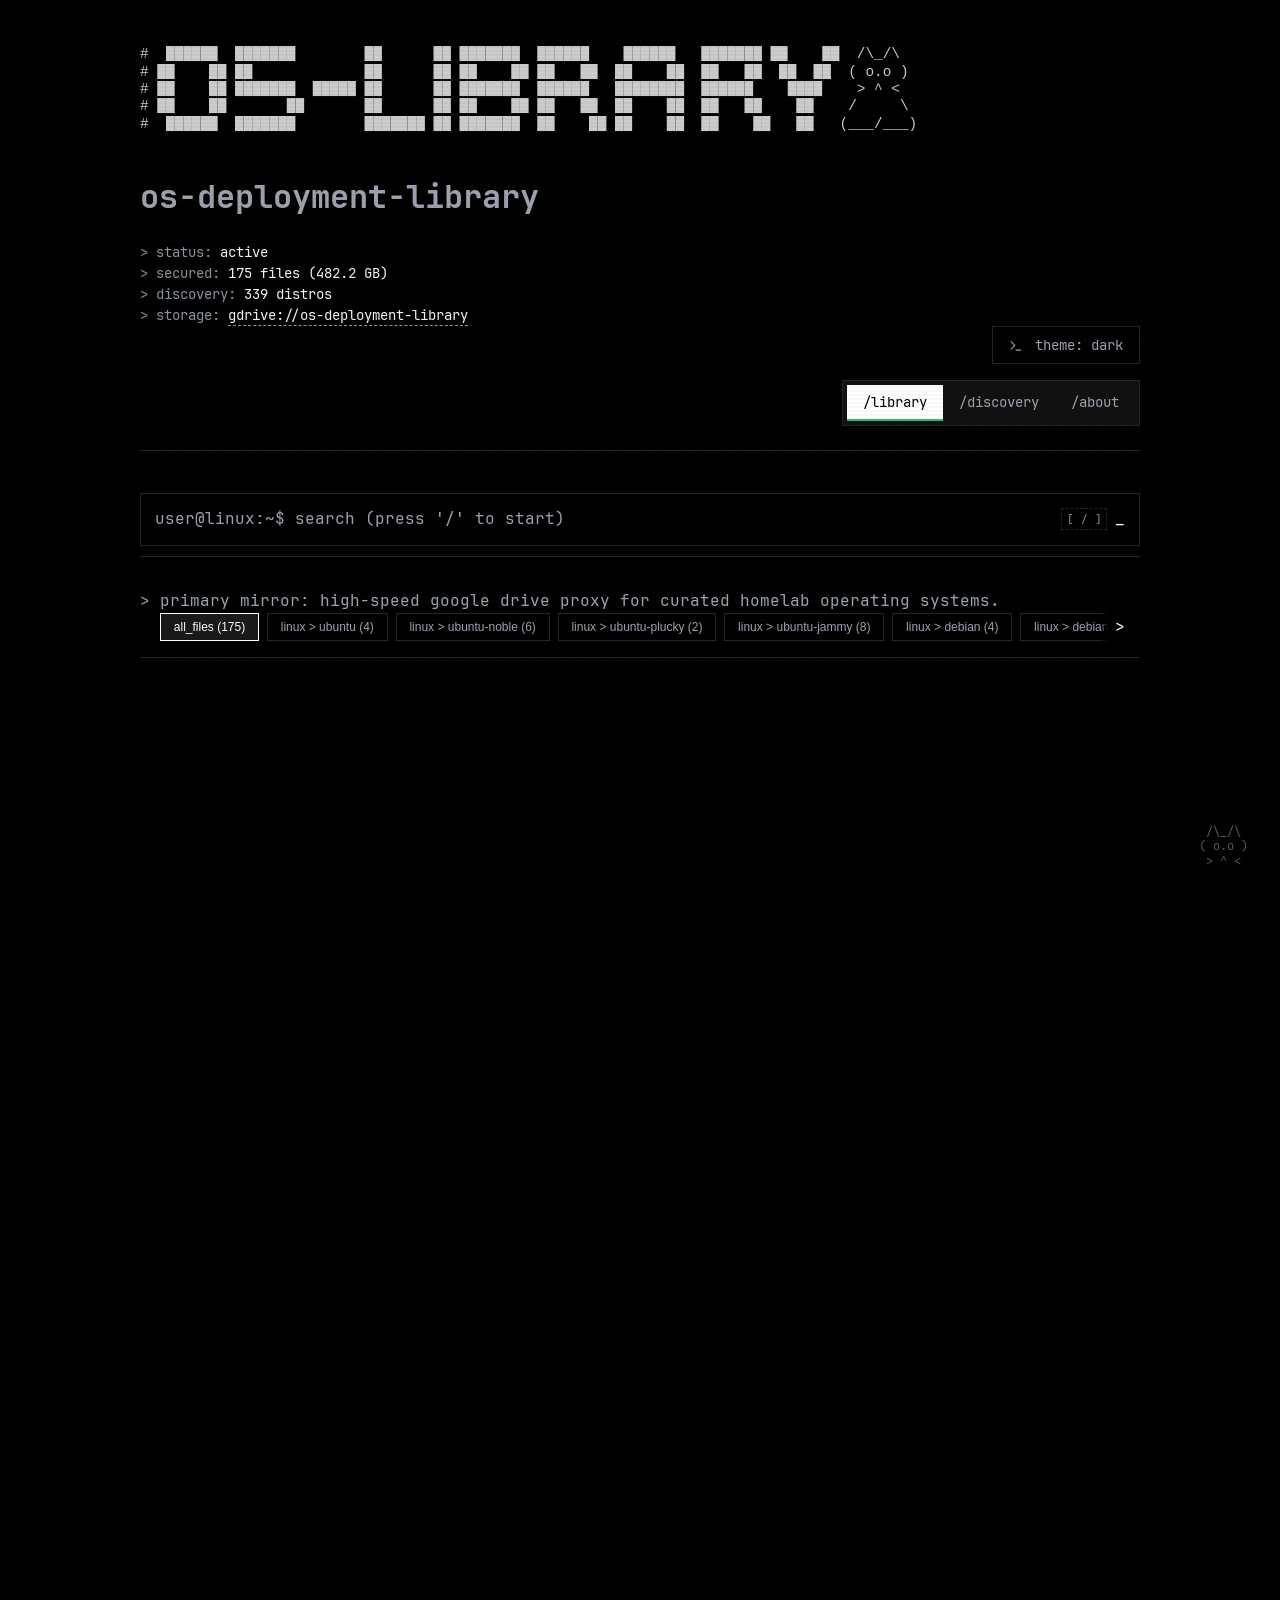
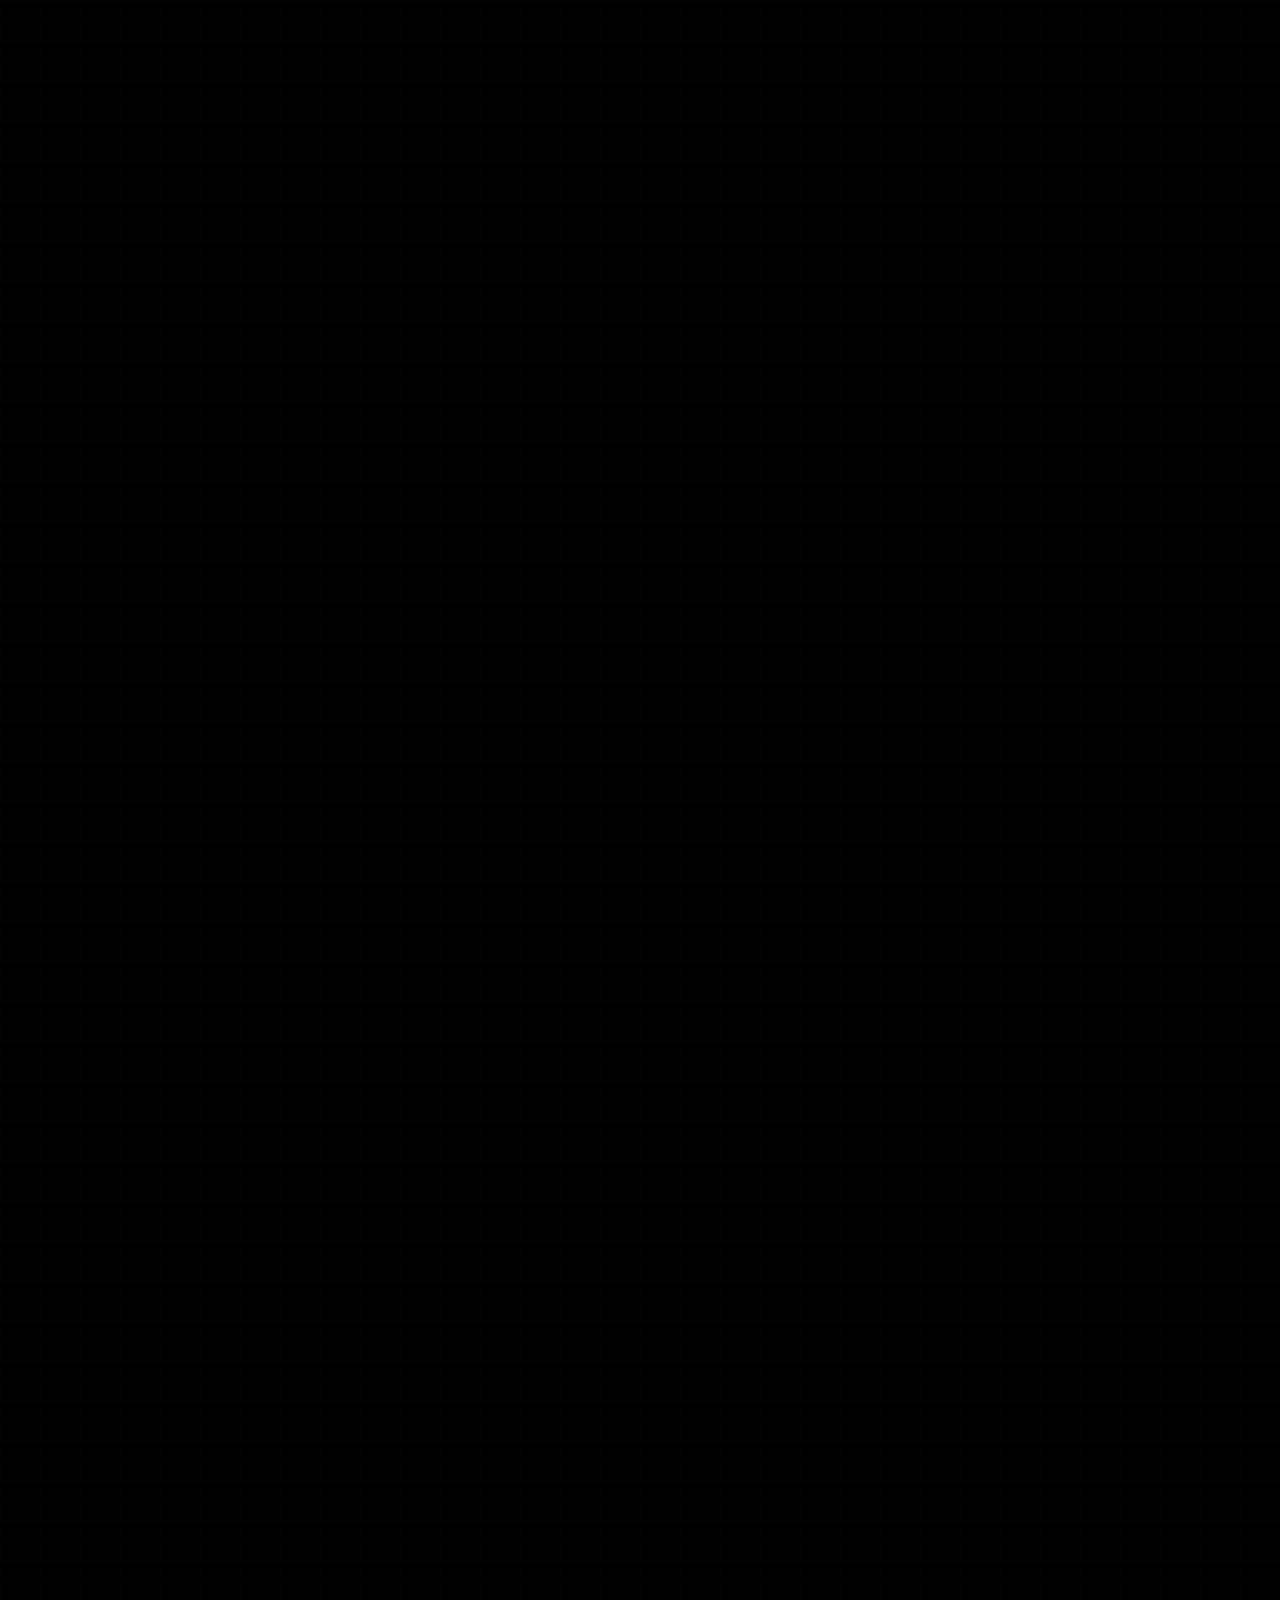
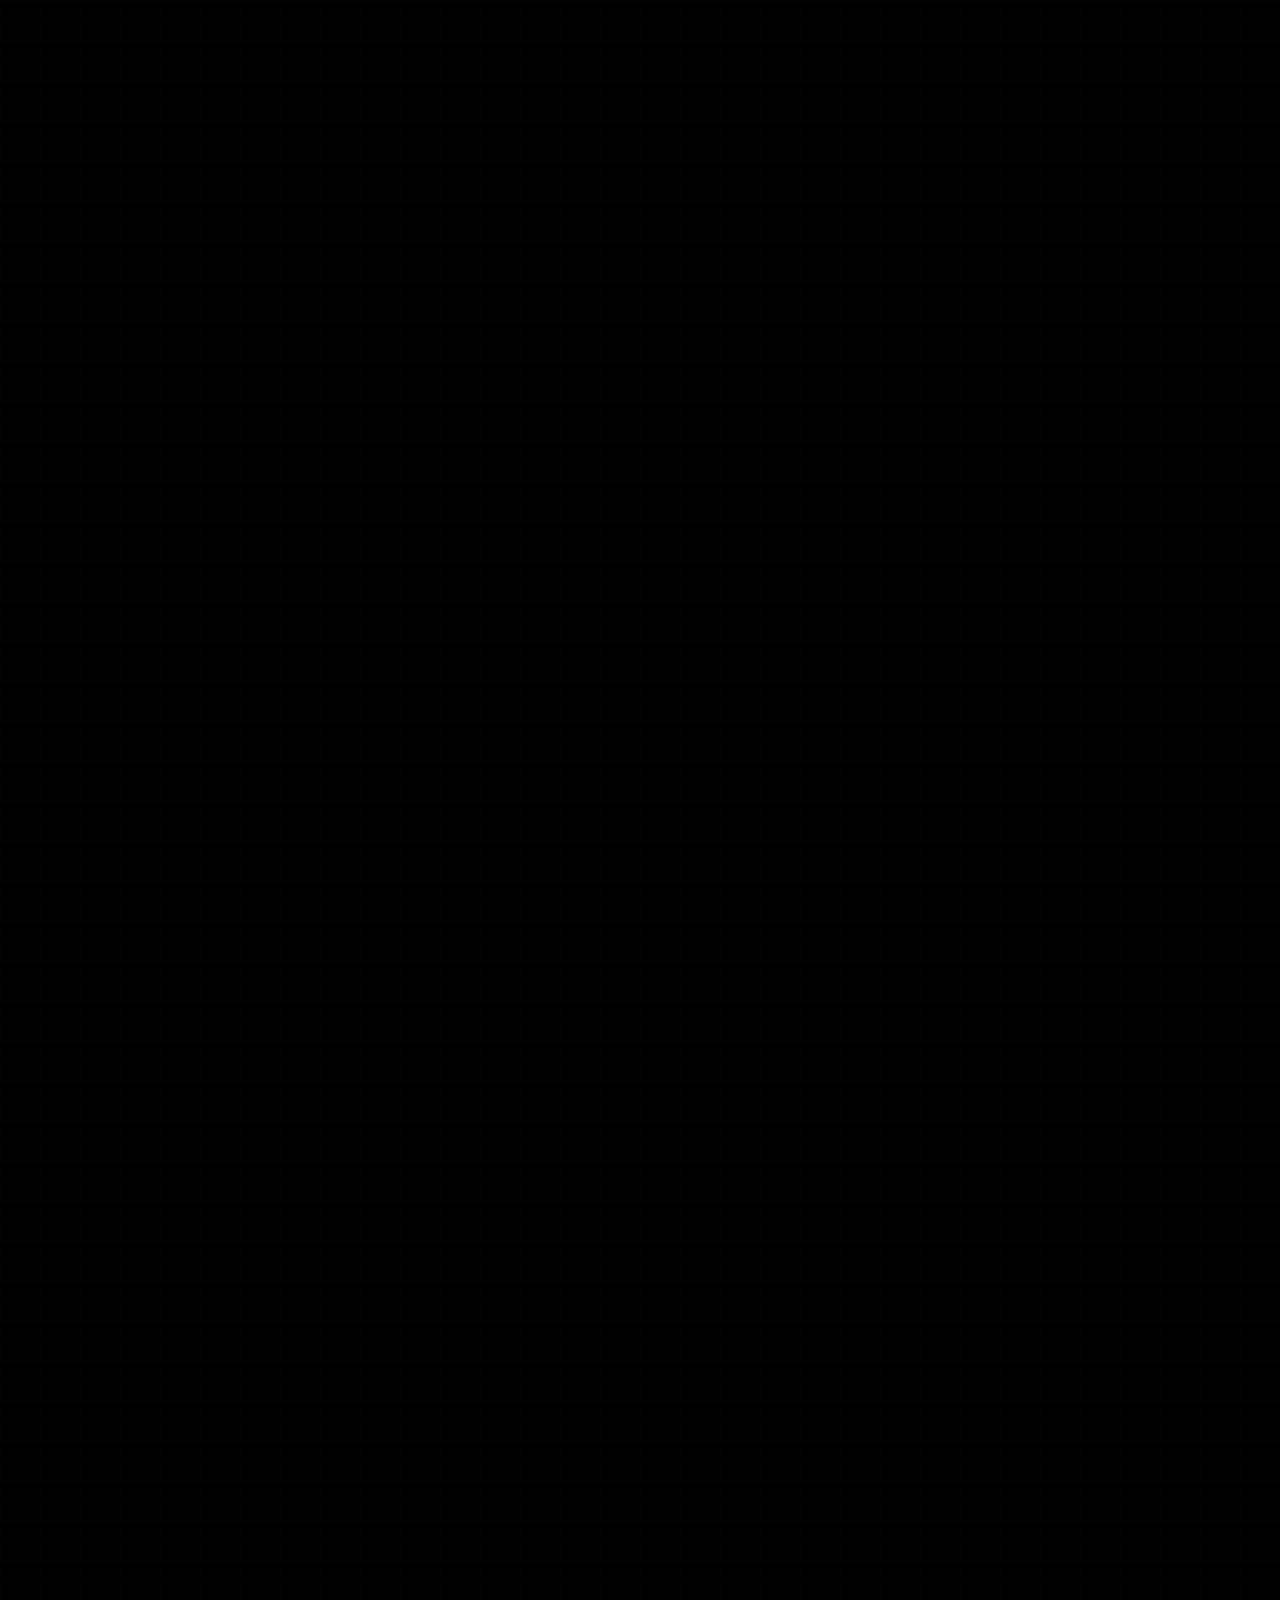
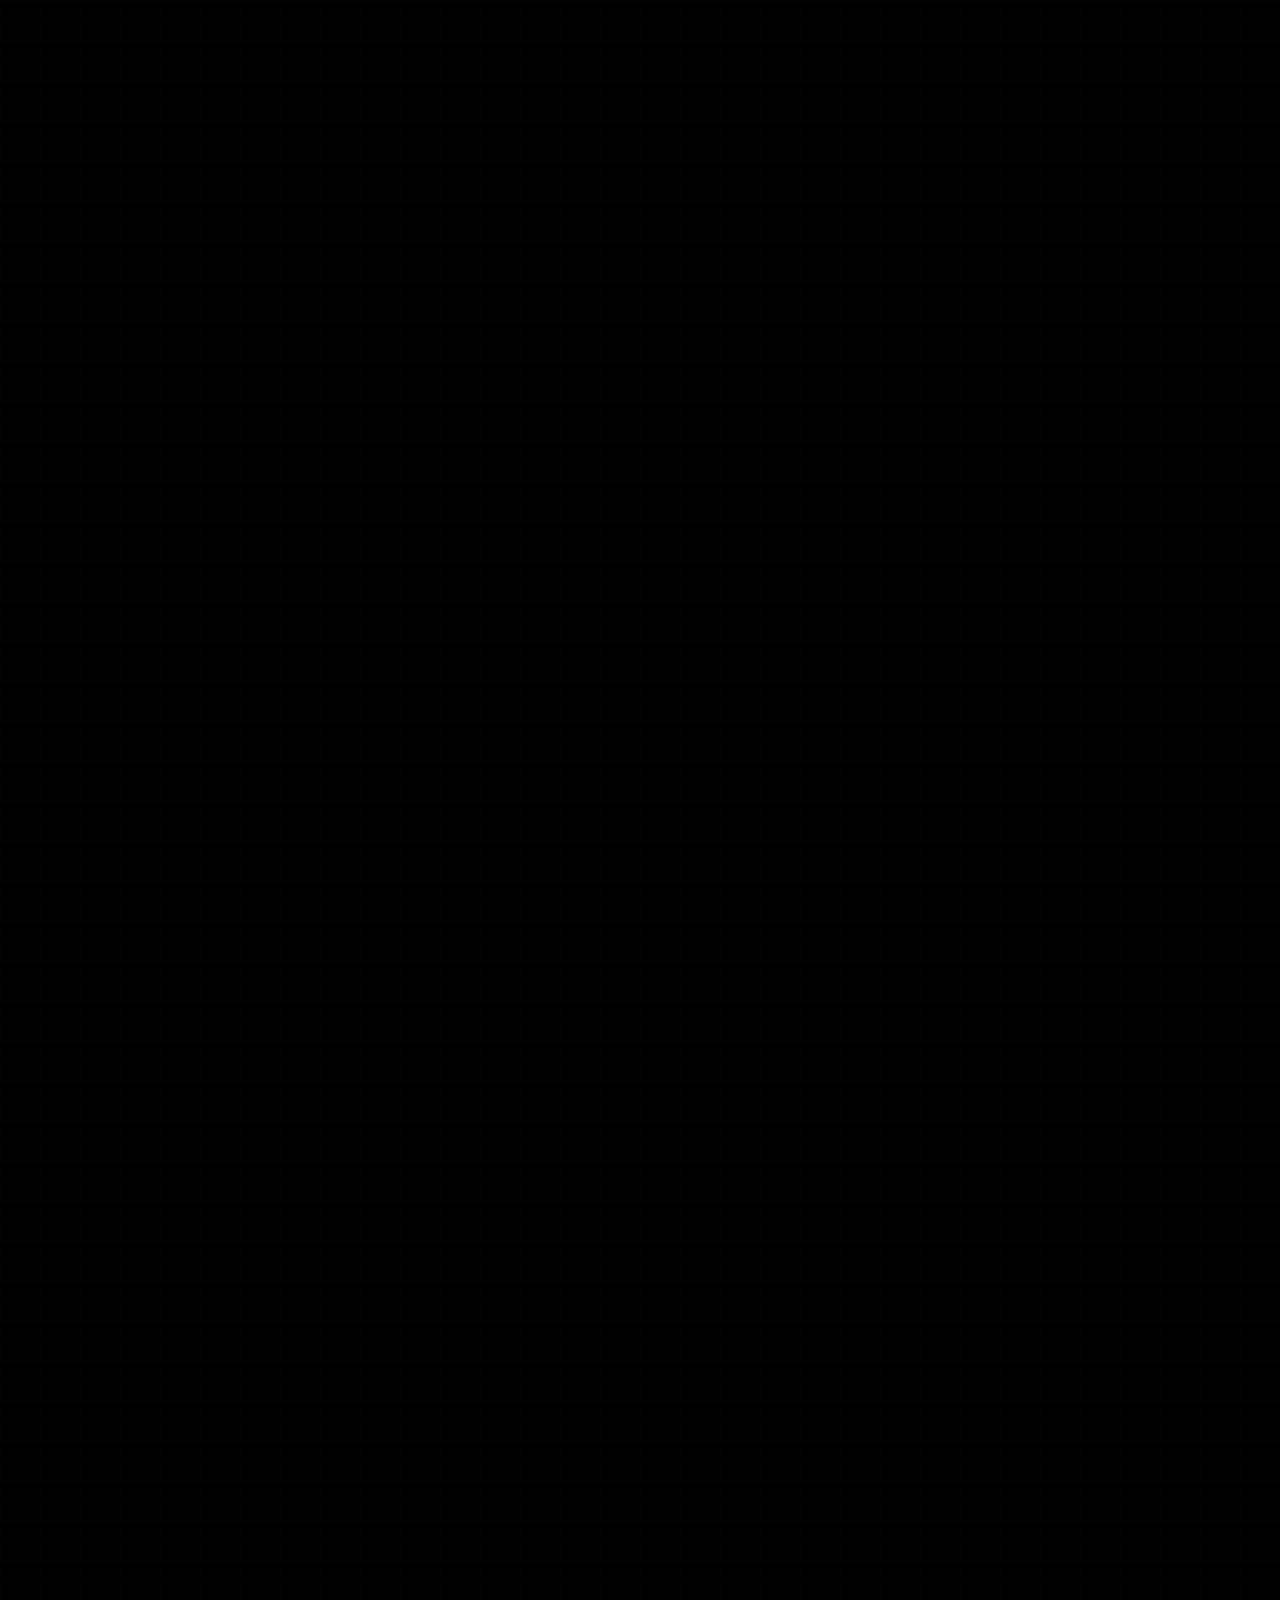
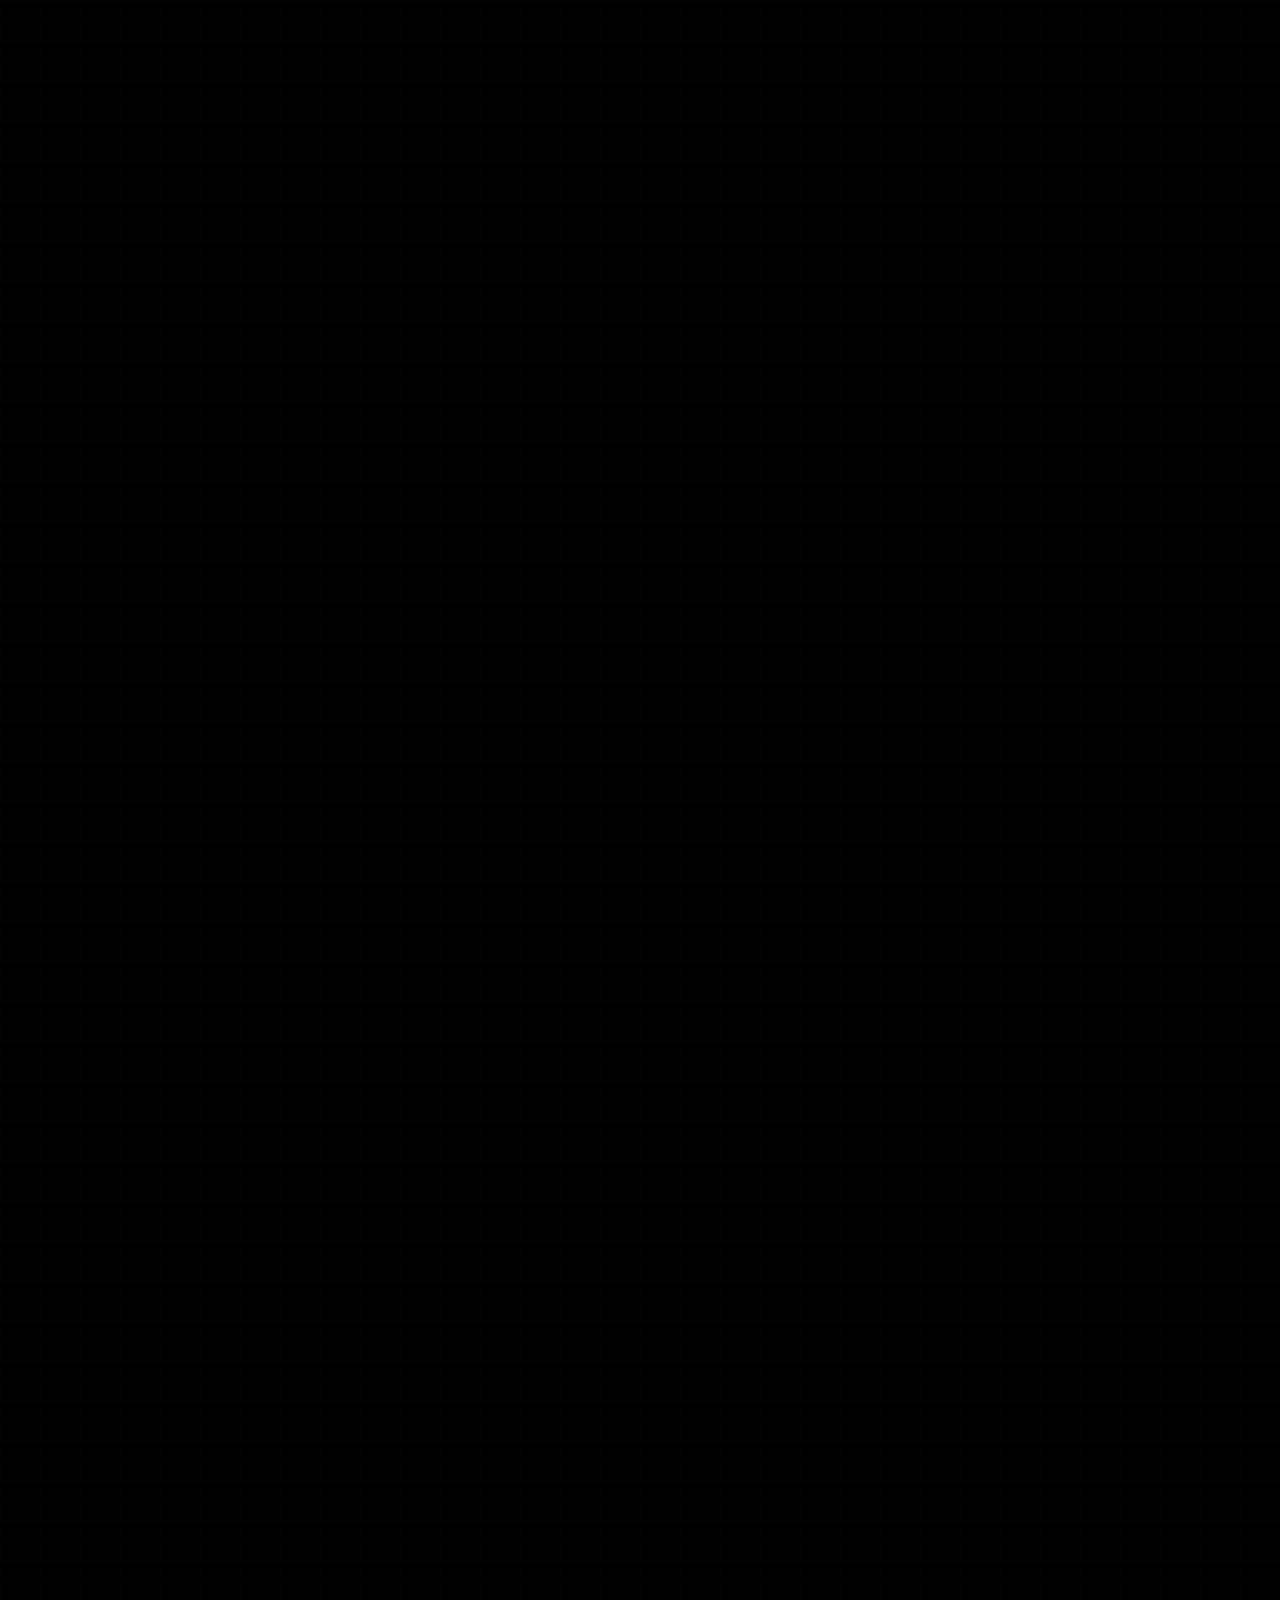
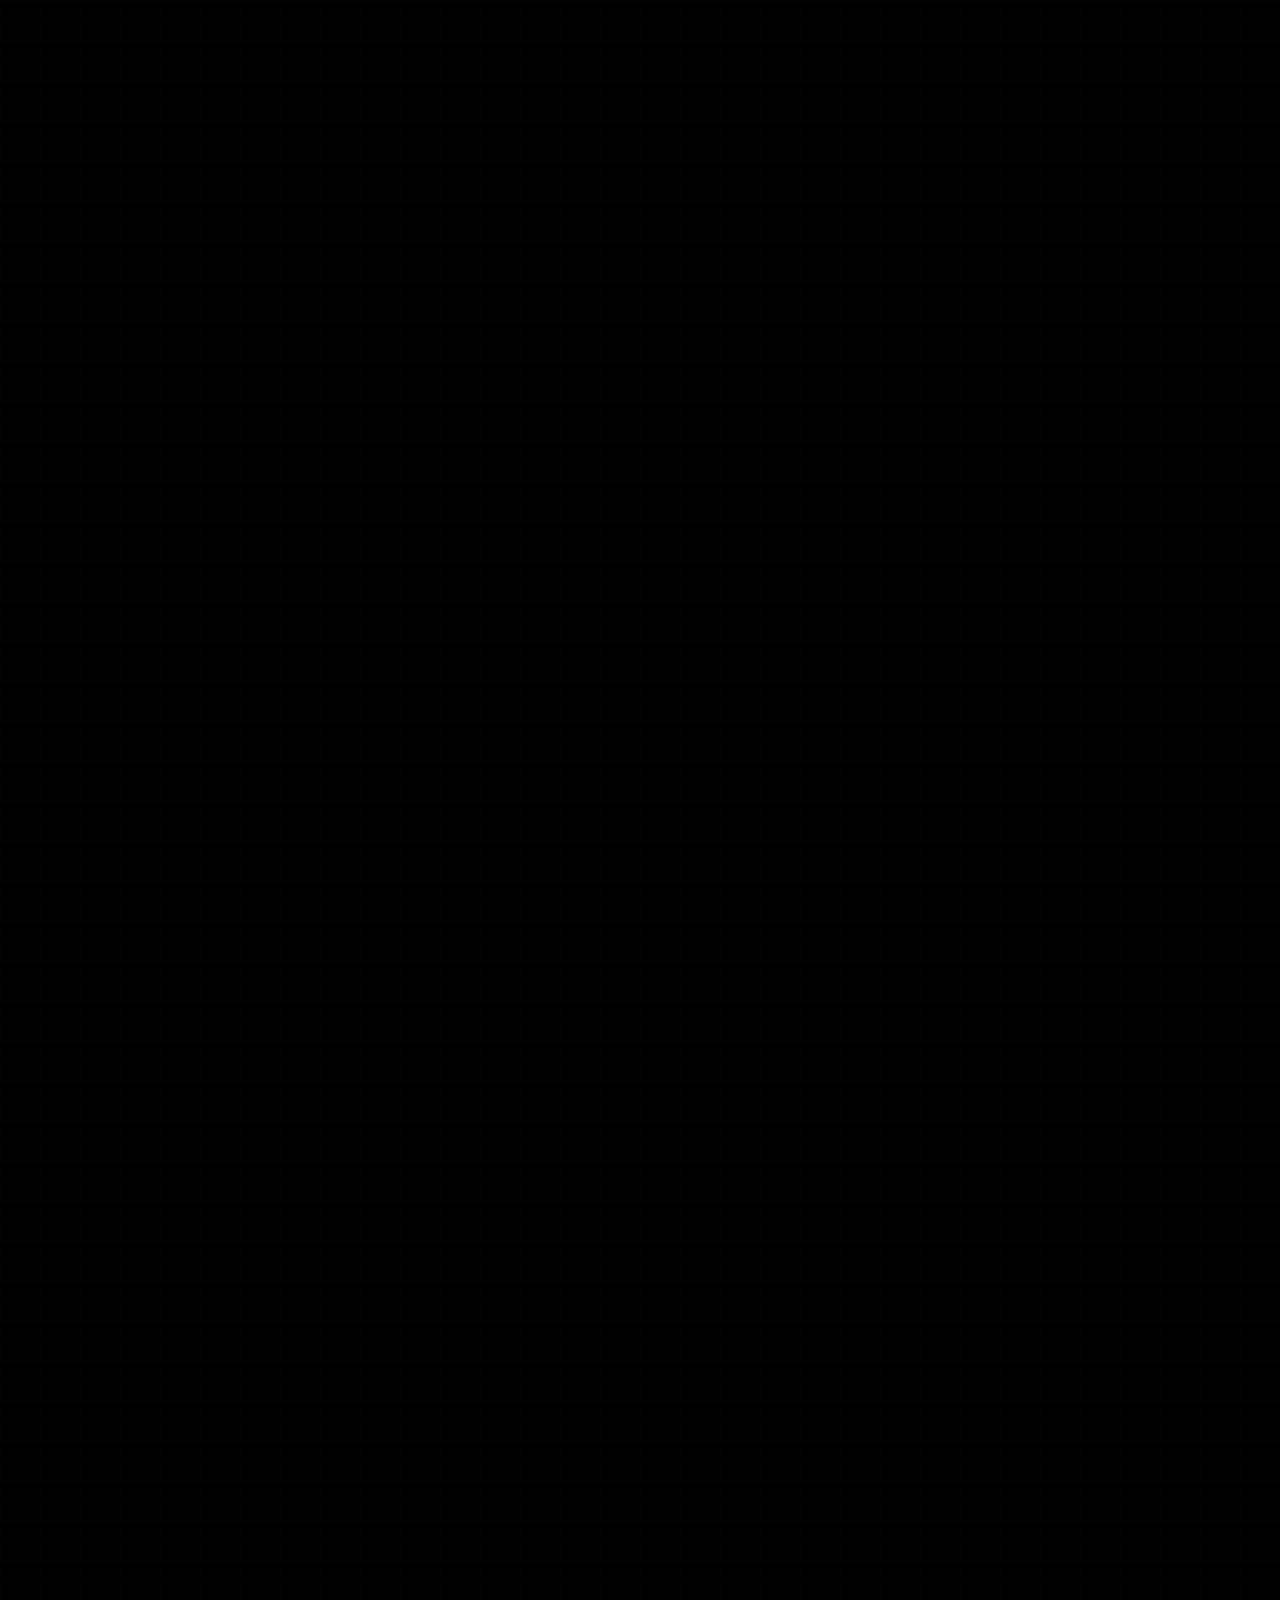
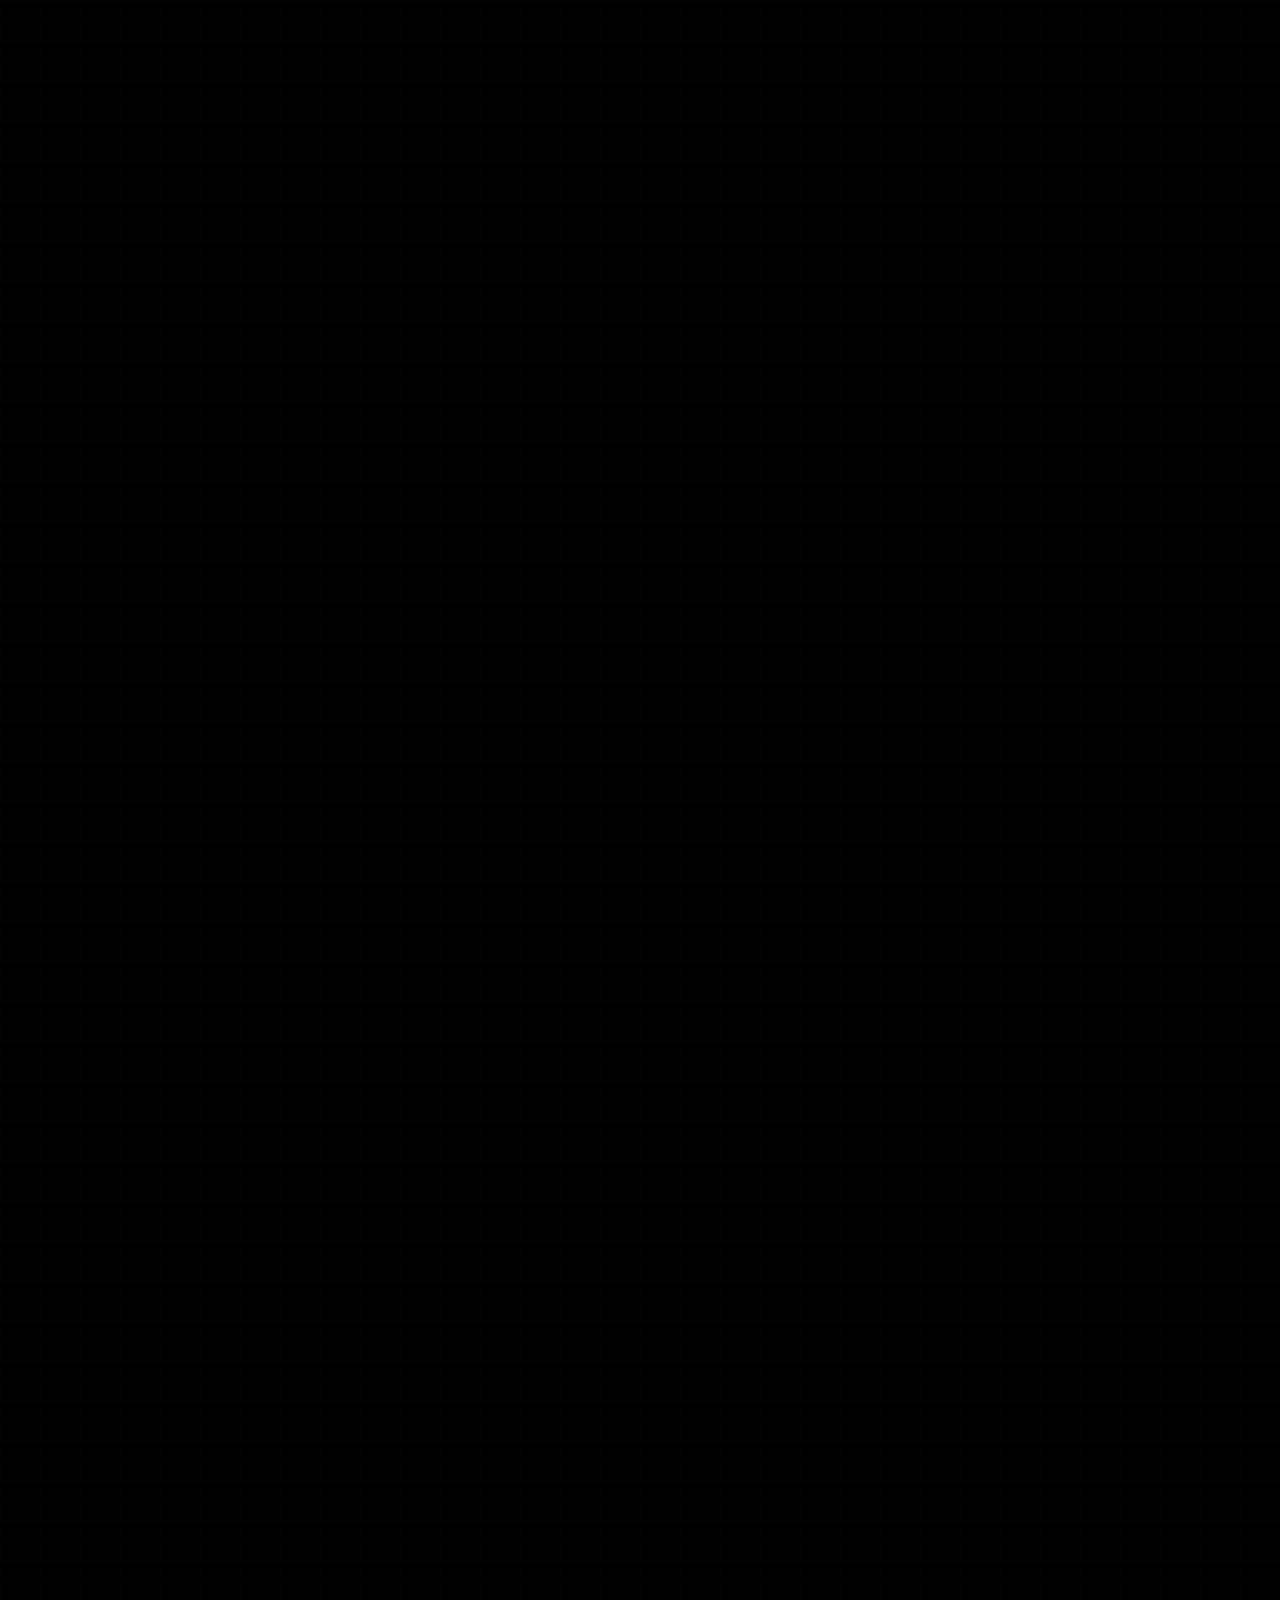
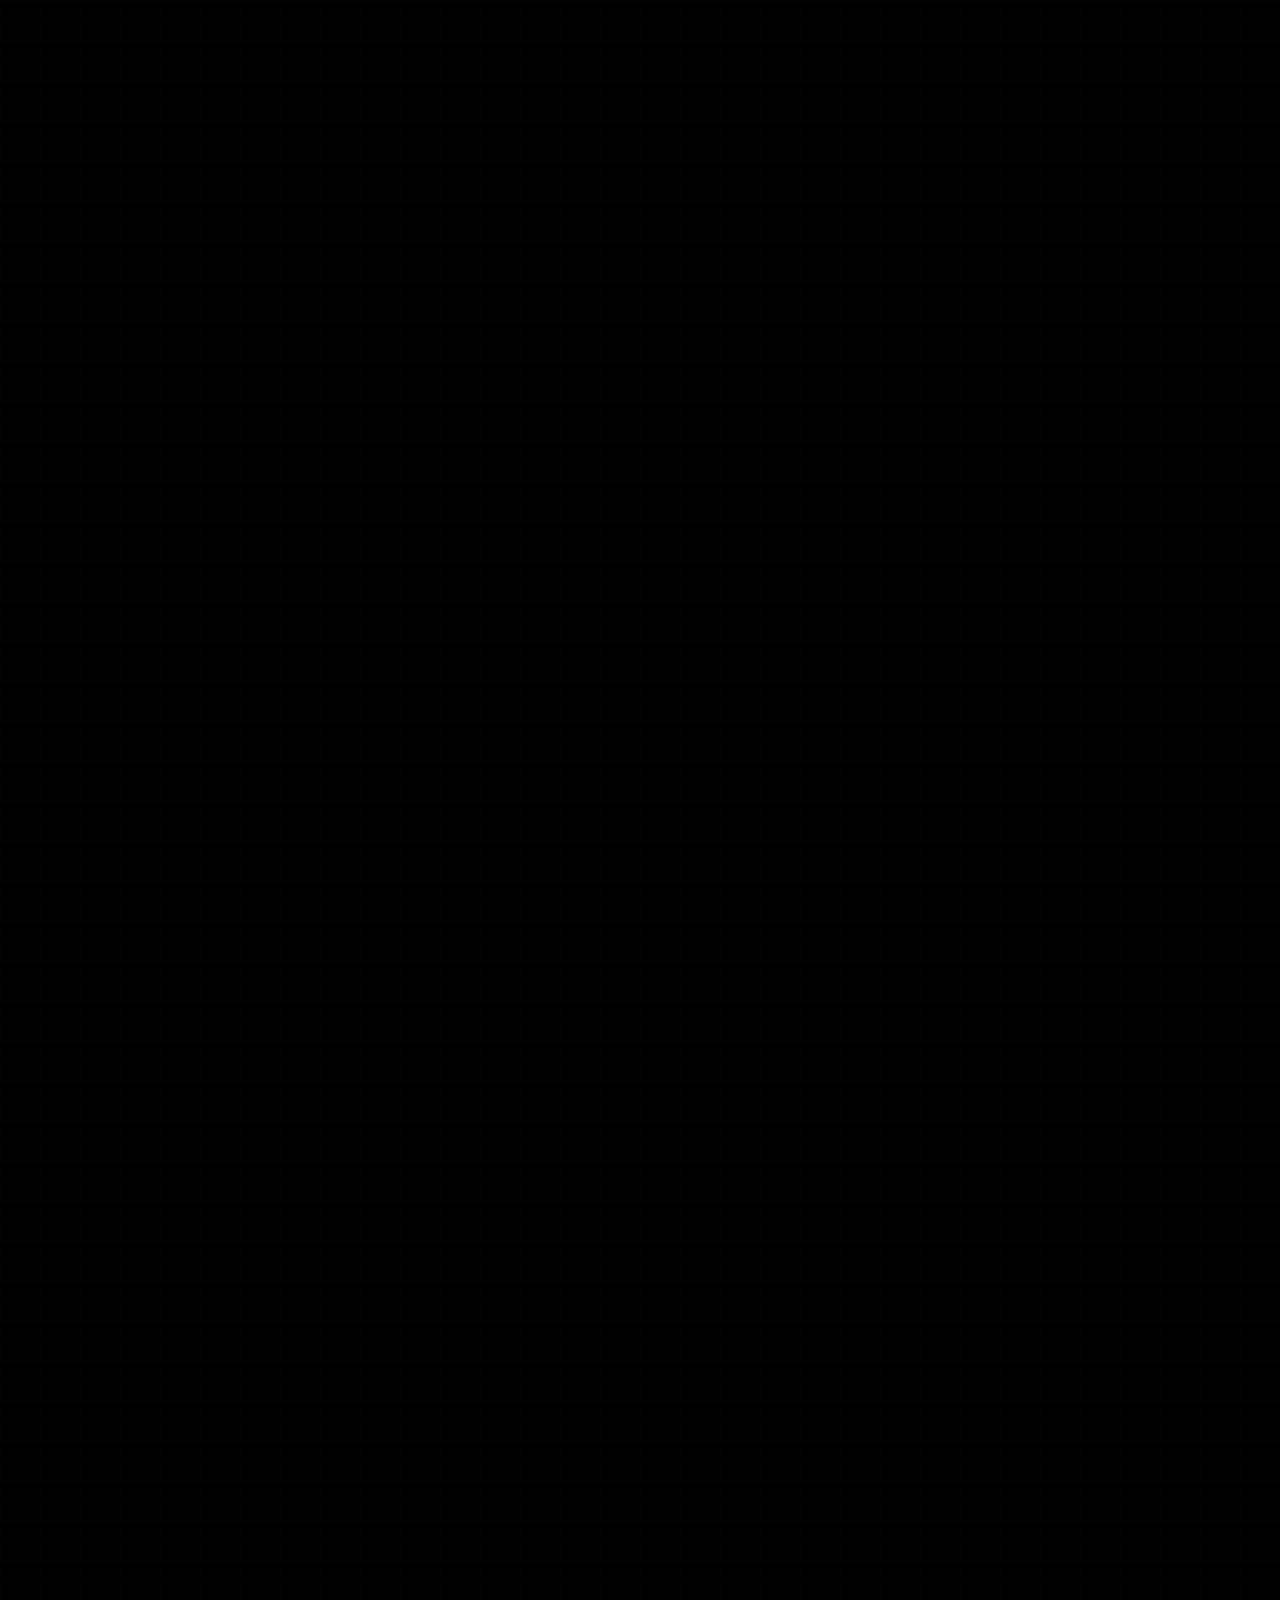
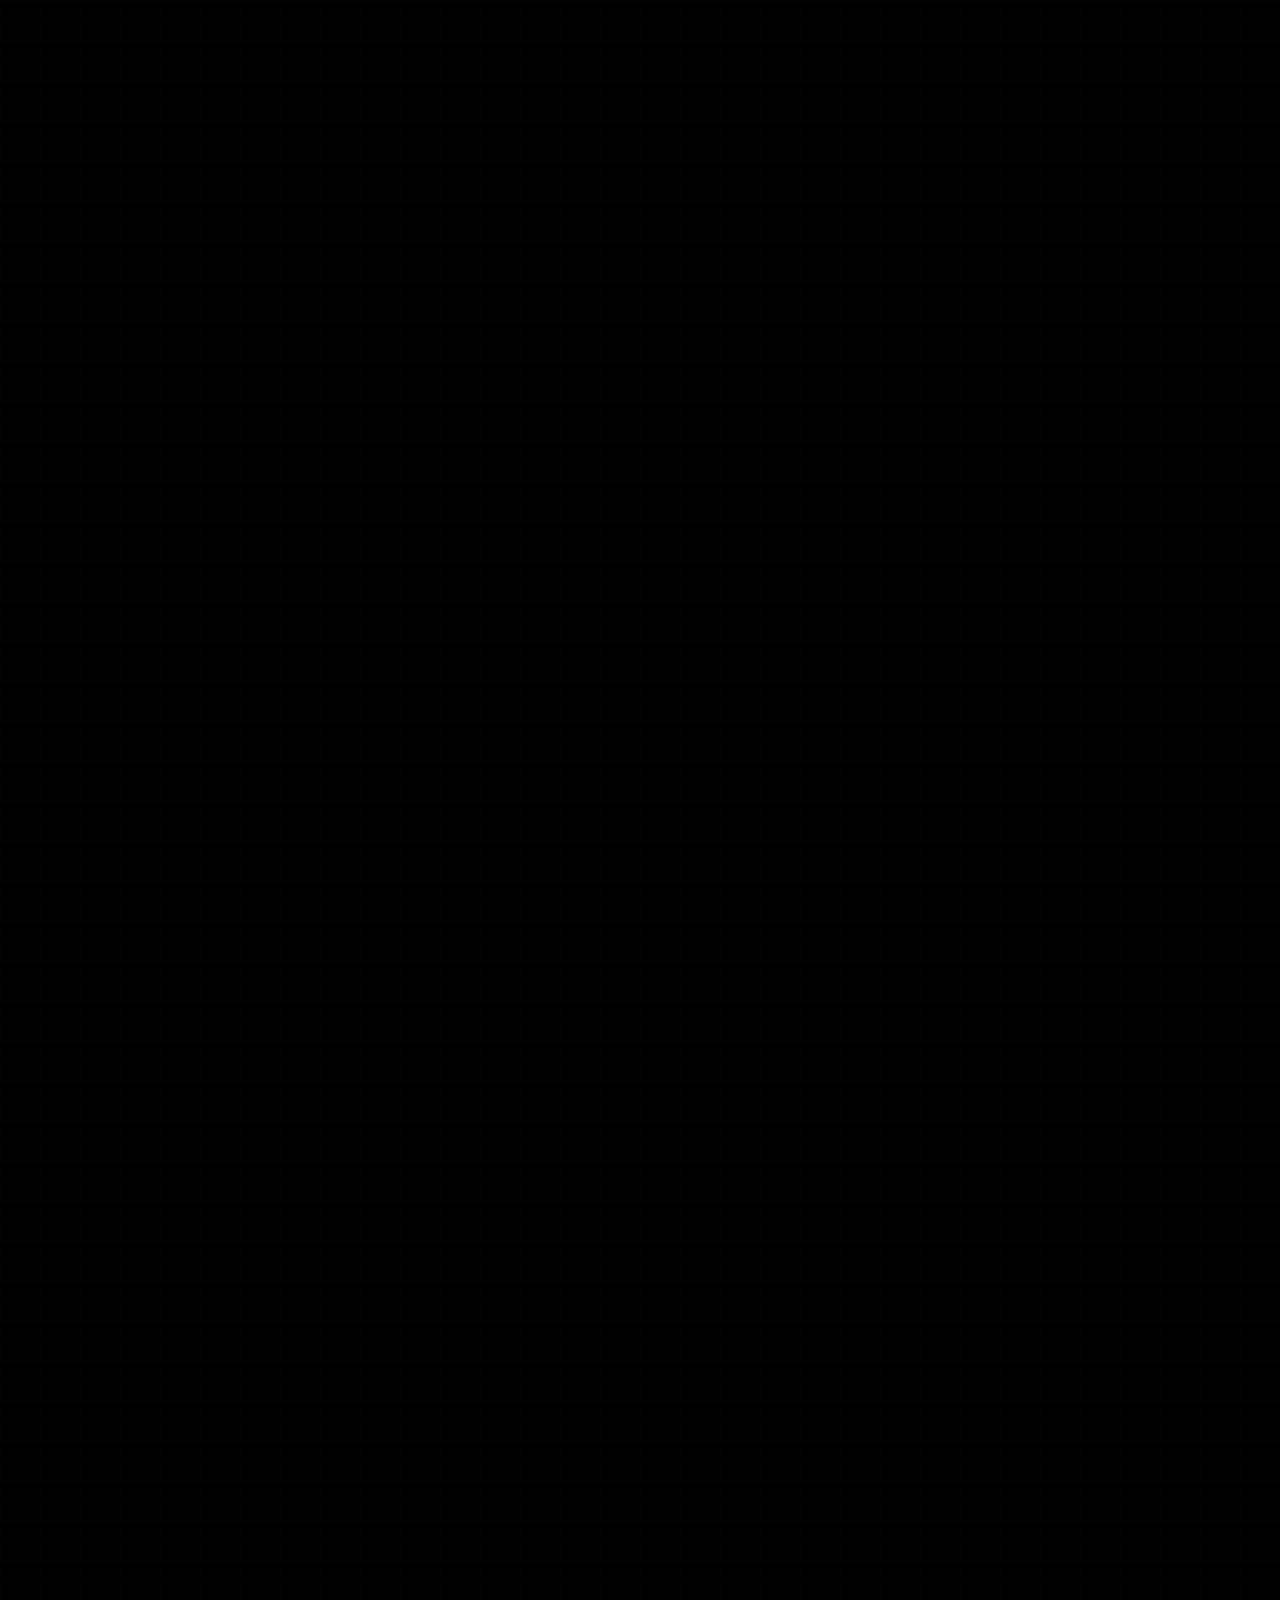
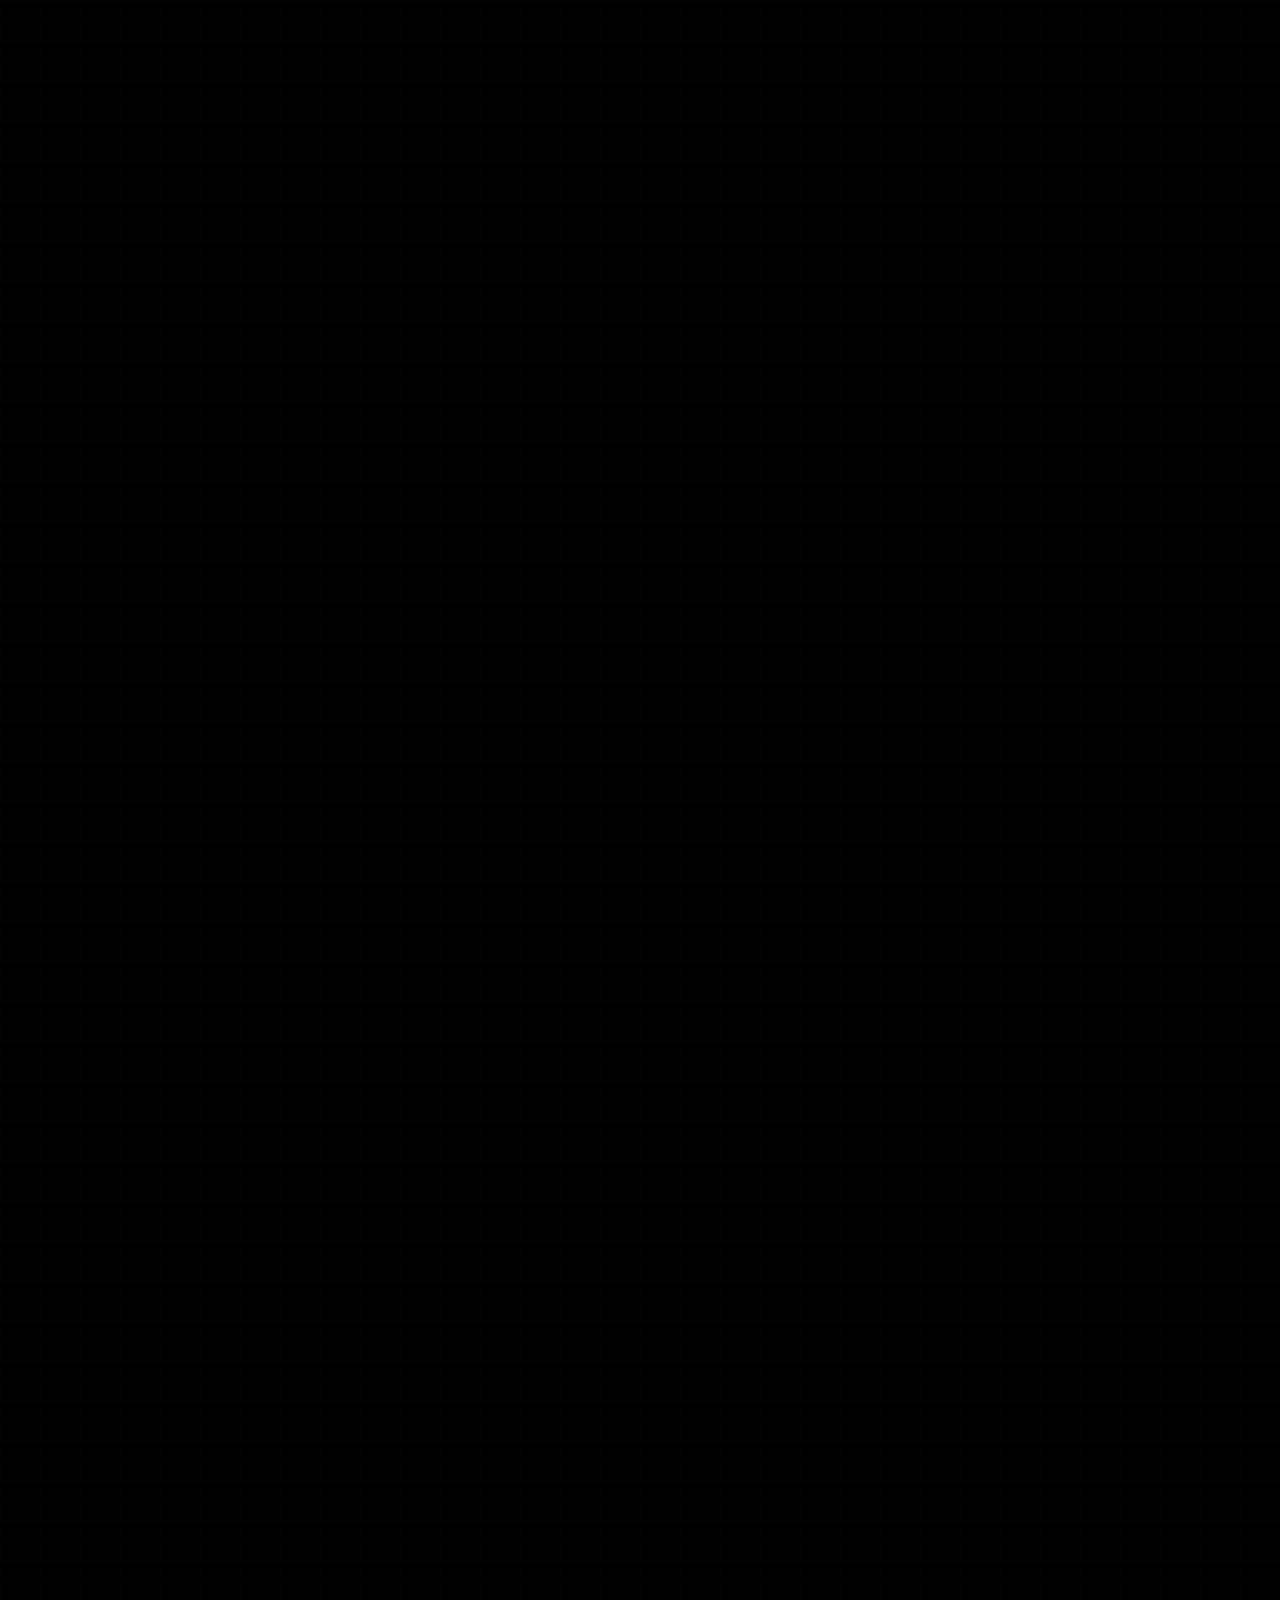
==== index.html @ 09e2325c "deploy: 39995c4932d695e87f1dea795ad86367186588e5" ====
<!DOCTYPE html>
<html lang="en" data-theme="dark">

<head>
    <meta charset="UTF-8">
    <meta name="viewport" content="width=device-width, initial-scale=1.0">
    <title>OS Deployment Library - Homelab ISO Mirrors & Directory</title>
    <meta name="description" content="Automated ISO mirroring system for homelabs. Synchronizes daily, validates checksums, and serves popular operating system distributions directly from high-speed storage mirrors.">
    <meta name="keywords" content="homelab, iso mirrors, os deployment, linux, debian, ubuntu, proxmox, rclone, netboot.xyz, trueNAS, bsd">
    <meta name="author" content="tiw302">
    
    <!-- Open Graph / Facebook -->
    <meta property="og:type" content="website">
    <meta property="og:title" content="OS Deployment Library - Homelab ISO Mirrors & Directory">
    <meta property="og:description" content="Automated ISO mirroring system for homelabs. Synchronizes, validates, and serves popular OS distributions from high-speed mirrors.">
    
    <script>
        (function () {
            const savedTheme = localStorage.getItem('theme') || 'dark';
            document.documentElement.setAttribute('data-theme', savedTheme);
        })();
    </script>
    <link rel="stylesheet" href="assets/style.css?v=1790024615">
</head>

<body>
    <div class="container">
        <pre class="ascii-art">
#  ██████  ███████        ██      ██ ███████  ██████    ██████   ███████ ██    ██  /\_/\
# ██    ██ ██             ██      ██ ██    ██ ██   ██  ██    ██  ██   ██  ██  ██  ( o.o )
# ██    ██ ███████  █████ ██      ██ ███████  ██████   ████████  ██████    ████    > ^ <
# ██    ██       ██       ██      ██ ██    ██ ██   ██  ██    ██  ██   ██    ██    /     \
#  ██████  ███████        ███████ ██ ███████  ██    ██ ██    ██  ██    ██   ██   (___/___)
</pre>
        <header>
            <div class="header-info">
                <div class="header-left">
                    <h1>os-deployment-library</h1>
                    <div class="stats">
                        &gt; status: <span class="stats-val">active</span><br>
                        &gt; secured: <span class="stats-val">175 files (482.2 GB)</span><br>
                        &gt; discovery: <span class="stats-val">339 distros</span><br>
                        &gt; storage: <a href="https://drive.google.com/drive/folders/1B64Y44QVMlgoVm49PRk2_UvPXRzXNZ8e?usp=sharing" target="_blank" class="stats-link"
                            title="Open Google Drive folder">gdrive://os-deployment-library</a>
                    </div>
                </div>
                <div class="header-right">
                    <button class="theme-toggle" id="themeToggle" title="Toggle Terminal Theme">
                        <svg xmlns="http://www.w3.org/2000/svg" width="14" height="14" viewBox="0 0 24 24" fill="none"
                            stroke="currentColor" stroke-width="2" stroke-linecap="round" stroke-linejoin="round"
                            style="vertical-align: middle; margin-right: 4px;">
                            <polyline points="4 17 10 11 4 5"></polyline>
                            <line x1="12" y1="19" x2="20" y2="19"></line>
                        </svg>
                        <span id="themeLabel" style="vertical-align: middle;">theme: dark</span>
                    </button>
                    <div class="tab-controls">
                        <button class="tab-btn active" id="libTab" data-tab="library">/library</button>
                        <button class="tab-btn" id="discTab" data-tab="discovery">/discovery</button>
                        <button class="tab-btn" id="aboutTab" data-tab="about">/about</button>
                    </div>
                </div>
            </div>
        </header>
        <div class="search-container" id="searchContainer">
            <div class="search-wrapper">
                <label class="search-prompt" id="searchPrompt" for="searchInput">user@linux:~$ search (press '/' to start)</label>
                <input type="text" id="searchInput" class="search-input" autocomplete="off" spellcheck="false">
                <span class="key-hint" title="Press '/' to search, 'Esc' to clear">[ / ]</span>
                <button type="button" id="searchClear" class="search-clear" title="Clear search"
                    style="display: none;">[clear]</button>
                <span class="search-cursor blink-cursor">_</span>
                <div id="autocompleteDropdown" class="autocomplete-dropdown"></div>
            </div>
        </div>

        <div id="emptyState" style="display:none;" class="empty-state">
            <pre>
> error: distribution not found_
> 0 matches found in current sector.
            </pre>
        </div>

        <div id="libraryContent" class="tab-content" style="display:block;">
            <div class="discovery-intro">&gt; primary mirror: high-speed google drive proxy for curated homelab operating systems.</div>
            <div class="nav-container">
                <div class="scroll-arrow left-arrow" id="libArrowLeft">&lt;</div>
                <div id="libNav" class="filter-nav">
                    <button onclick="filterContent('lib', 'all')" class="filter-pill lib-pill active" data-target="all">all_files (175)</button><button onclick="filterContent('lib', 'lib_cat_0')" class="filter-pill lib-pill" data-target="lib_cat_0">linux > ubuntu (4)</button><button onclick="filterContent('lib', 'lib_cat_1')" class="filter-pill lib-pill" data-target="lib_cat_1">linux > ubuntu-noble (6)</button><button onclick="filterContent('lib', 'lib_cat_2')" class="filter-pill lib-pill" data-target="lib_cat_2">linux > ubuntu-plucky (2)</button><button onclick="filterContent('lib', 'lib_cat_3')" class="filter-pill lib-pill" data-target="lib_cat_3">linux > ubuntu-jammy (8)</button><button onclick="filterContent('lib', 'lib_cat_4')" class="filter-pill lib-pill" data-target="lib_cat_4">linux > debian (4)</button><button onclick="filterContent('lib', 'lib_cat_5')" class="filter-pill lib-pill" data-target="lib_cat_5">linux > debian-based (3)</button><button onclick="filterContent('lib', 'lib_cat_6')" class="filter-pill lib-pill" data-target="lib_cat_6">linux > mint (3)</button><button onclick="filterContent('lib', 'lib_cat_7')" class="filter-pill lib-pill" data-target="lib_cat_7">linux > pop-os (2)</button><button onclick="filterContent('lib', 'lib_cat_8')" class="filter-pill lib-pill" data-target="lib_cat_8">linux > zorin (2)</button><button onclick="filterContent('lib', 'lib_cat_9')" class="filter-pill lib-pill" data-target="lib_cat_9">linux > arch-family (23)</button><button onclick="filterContent('lib', 'lib_cat_10')" class="filter-pill lib-pill" data-target="lib_cat_10">linux > enterprise (11)</button><button onclick="filterContent('lib', 'lib_cat_11')" class="filter-pill lib-pill" data-target="lib_cat_11">linux > server (5)</button><button onclick="filterContent('lib', 'lib_cat_12')" class="filter-pill lib-pill" data-target="lib_cat_12">linux > fedora-spins (5)</button><button onclick="filterContent('lib', 'lib_cat_13')" class="filter-pill lib-pill" data-target="lib_cat_13">linux > gaming (1)</button><button onclick="filterContent('lib', 'lib_cat_14')" class="filter-pill lib-pill" data-target="lib_cat_14">linux > security (4)</button><button onclick="filterContent('lib', 'lib_cat_15')" class="filter-pill lib-pill" data-target="lib_cat_15">linux > pentesting (1)</button><button onclick="filterContent('lib', 'lib_cat_16')" class="filter-pill lib-pill" data-target="lib_cat_16">linux > privacy (1)</button><button onclick="filterContent('lib', 'lib_cat_17')" class="filter-pill lib-pill" data-target="lib_cat_17">linux > immutable (6)</button><button onclick="filterContent('lib', 'lib_cat_18')" class="filter-pill lib-pill" data-target="lib_cat_18">linux > rolling (2)</button><button onclick="filterContent('lib', 'lib_cat_19')" class="filter-pill lib-pill" data-target="lib_cat_19">linux > lightweight (2)</button><button onclick="filterContent('lib', 'lib_cat_20')" class="filter-pill lib-pill" data-target="lib_cat_20">linux > minimal (33)</button><button onclick="filterContent('lib', 'lib_cat_21')" class="filter-pill lib-pill" data-target="lib_cat_21">homelab (1)</button><button onclick="filterContent('lib', 'lib_cat_22')" class="filter-pill lib-pill" data-target="lib_cat_22">homelab > virtualization (8)</button><button onclick="filterContent('lib', 'lib_cat_23')" class="filter-pill lib-pill" data-target="lib_cat_23">homelab > firewall (3)</button><button onclick="filterContent('lib', 'lib_cat_24')" class="filter-pill lib-pill" data-target="lib_cat_24">homelab > nas (1)</button><button onclick="filterContent('lib', 'lib_cat_25')" class="filter-pill lib-pill" data-target="lib_cat_25">homelab > networking (1)</button><button onclick="filterContent('lib', 'lib_cat_26')" class="filter-pill lib-pill" data-target="lib_cat_26">specialized > vintage (2)</button><button onclick="filterContent('lib', 'lib_cat_27')" class="filter-pill lib-pill" data-target="lib_cat_27">specialized > containers (1)</button><button onclick="filterContent('lib', 'lib_cat_28')" class="filter-pill lib-pill" data-target="lib_cat_28">recovery > tools (2)</button><button onclick="filterContent('lib', 'lib_cat_29')" class="filter-pill lib-pill" data-target="lib_cat_29">arm > raspberry-pi (2)</button><button onclick="filterContent('lib', 'lib_cat_30')" class="filter-pill lib-pill" data-target="lib_cat_30">windows > eval (2)</button><button onclick="filterContent('lib', 'lib_cat_31')" class="filter-pill lib-pill" data-target="lib_cat_31">alternative > bsd (9)</button><button onclick="filterContent('lib', 'lib_cat_32')" class="filter-pill lib-pill" data-target="lib_cat_32">linux > desktop-env (1)</button><button onclick="filterContent('lib', 'lib_cat_33')" class="filter-pill lib-pill" data-target="lib_cat_33">linux > specialized (3)</button><button onclick="filterContent('lib', 'lib_cat_34')" class="filter-pill lib-pill" data-target="lib_cat_34">linux > office (1)</button><button onclick="filterContent('lib', 'lib_cat_35')" class="filter-pill lib-pill" data-target="lib_cat_35">linux > legacy (3)</button><button onclick="filterContent('lib', 'lib_cat_36')" class="filter-pill lib-pill" data-target="lib_cat_36">linux > experimental (2)</button><button onclick="filterContent('lib', 'lib_cat_37')" class="filter-pill lib-pill" data-target="lib_cat_37">linux > alternative-arch (2)</button><button onclick="filterContent('lib', 'lib_cat_38')" class="filter-pill lib-pill" data-target="lib_cat_38">linux > cloud (1)</button><button onclick="filterContent('lib', 'lib_cat_39')" class="filter-pill lib-pill" data-target="lib_cat_39">linux > multimedia (2)</button>
                </div>
                <div class="scroll-arrow right-arrow" id="libArrowRight">&gt;</div>
            </div>
            <div id="librarySections">
                <section class="category-section library-section" id="lib_cat_0"><div class="category-title">linux > ubuntu (4)</div><div class="grid"><div class="iso-card secured" data-name="edubuntu 26.04" data-details="{&quot;name&quot;: &quot;Edubuntu 26.04&quot;, &quot;developer&quot;: &quot;Canonical Ltd. / Ubuntu Community&quot;, &quot;type&quot;: &quot;Linux (Debian-based)&quot;, &quot;default_user&quot;: &quot;ubuntu (or installer setup)&quot;, &quot;docs&quot;: &quot;https://help.ubuntu.com&quot;, &quot;notes&quot;: &quot;Highly recommended for both virtualization templates and cloud-init deployments.&quot;, &quot;description&quot;: &quot;A popular, easy-to-use Linux distribution with a large community.&quot;, &quot;sha256&quot;: &quot;e2255cca689450e368d504fbbc28a2b8086f3e871d5364ca14409391e6985ac3&quot;, &quot;tags&quot;: [&quot;debian&quot;, &quot;desktop&quot;, &quot;ubuntu&quot;, &quot;x86_64&quot;], &quot;filename&quot;: &quot;edubuntu-26.04-desktop-amd64.iso&quot;}"><div class="iso-info"><div class="iso-name">Edubuntu 26.04 <span class="status-secured">✓</span></div><div class="iso-size">7.4 GB</div><div class="iso-tags"><span class="tag-badge tag-debian">debian</span><span class="tag-badge tag-desktop">desktop</span><span class="tag-badge tag-ubuntu">ubuntu</span><span class="tag-badge tag-x86_64">x86_64</span></div><div class="iso-desc">A popular, easy-to-use Linux distribution with a large community.</div></div><div class="iso-actions"><button class="btn-copy" data-url="https://drive.google.com/uc?export=download&id=1tVZwE2jmdu4B6V6GUej3uhYYOLtUXhYF" title="Copy Link"><svg width="15" height="15" viewBox="0 0 24 24" fill="none" stroke="currentColor" stroke-width="2" stroke-linecap="round" stroke-linejoin="round"><rect x="9" y="9" width="13" height="13" rx="2" ry="2"></rect><path d="M5 15H4a2 2 0 0 1-2-2V4a2 2 0 0 1 2-2h9a2 2 0 0 1 2 2v1"></path></svg></button><a href="https://drive.google.com/uc?export=download&id=1tVZwE2jmdu4B6V6GUej3uhYYOLtUXhYF" target="_blank" class="btn-download btn-gdrive-dl">download</a></div></div><div class="iso-card secured" data-name="lubuntu 26.04" data-details="{&quot;name&quot;: &quot;Lubuntu 26.04&quot;, &quot;developer&quot;: &quot;Canonical Ltd. / Ubuntu Community&quot;, &quot;type&quot;: &quot;Linux (Debian-based)&quot;, &quot;default_user&quot;: &quot;ubuntu (or installer setup)&quot;, &quot;docs&quot;: &quot;https://help.ubuntu.com&quot;, &quot;notes&quot;: &quot;Highly recommended for both virtualization templates and cloud-init deployments.&quot;, &quot;description&quot;: &quot;A popular, easy-to-use Linux distribution with a large community.&quot;, &quot;sha256&quot;: &quot;a9eef9e75c139caa428d11799f681e2d29e6ba7e22aa045d9a64599d45cd12ff&quot;, &quot;tags&quot;: [&quot;debian&quot;, &quot;desktop&quot;, &quot;lxqt&quot;, &quot;ubuntu&quot;, &quot;x86_64&quot;], &quot;filename&quot;: &quot;lubuntu-26.04-desktop-amd64.iso&quot;}"><div class="iso-info"><div class="iso-name">Lubuntu 26.04 <span class="status-secured">✓</span></div><div class="iso-size">3.6 GB</div><div class="iso-tags"><span class="tag-badge tag-debian">debian</span><span class="tag-badge tag-desktop">desktop</span><span class="tag-badge tag-lxqt">lxqt</span><span class="tag-badge tag-ubuntu">ubuntu</span><span class="tag-badge tag-x86_64">x86_64</span></div><div class="iso-desc">A popular, easy-to-use Linux distribution with a large community.</div></div><div class="iso-actions"><button class="btn-copy" data-url="https://drive.google.com/uc?export=download&id=1Y4P6LEXvelXuDW9NBWL6ckpPQgKLDy_Y" title="Copy Link"><svg width="15" height="15" viewBox="0 0 24 24" fill="none" stroke="currentColor" stroke-width="2" stroke-linecap="round" stroke-linejoin="round"><rect x="9" y="9" width="13" height="13" rx="2" ry="2"></rect><path d="M5 15H4a2 2 0 0 1-2-2V4a2 2 0 0 1 2-2h9a2 2 0 0 1 2 2v1"></path></svg></button><a href="https://drive.google.com/uc?export=download&id=1Y4P6LEXvelXuDW9NBWL6ckpPQgKLDy_Y" target="_blank" class="btn-download btn-gdrive-dl">download</a></div></div><div class="iso-card secured" data-name="xubuntu 26.04" data-details="{&quot;name&quot;: &quot;Xubuntu 26.04&quot;, &quot;developer&quot;: &quot;Canonical Ltd. / Ubuntu Community&quot;, &quot;type&quot;: &quot;Linux (Debian-based)&quot;, &quot;default_user&quot;: &quot;ubuntu (or installer setup)&quot;, &quot;docs&quot;: &quot;https://help.ubuntu.com&quot;, &quot;notes&quot;: &quot;Highly recommended for both virtualization templates and cloud-init deployments.&quot;, &quot;description&quot;: &quot;A popular, easy-to-use Linux distribution with a large community.&quot;, &quot;sha256&quot;: &quot;ae030dbd99426a4c7b2d1c96731e0f435ec9d18f6a28c9e76f077dd5f46364bc&quot;, &quot;tags&quot;: [&quot;debian&quot;, &quot;desktop&quot;, &quot;ubuntu&quot;, &quot;x86_64&quot;, &quot;xfce&quot;], &quot;filename&quot;: &quot;xubuntu-26.04-desktop-amd64.iso&quot;}"><div class="iso-info"><div class="iso-name">Xubuntu 26.04 <span class="status-secured">✓</span></div><div class="iso-size">4.8 GB</div><div class="iso-tags"><span class="tag-badge tag-debian">debian</span><span class="tag-badge tag-desktop">desktop</span><span class="tag-badge tag-ubuntu">ubuntu</span><span class="tag-badge tag-x86_64">x86_64</span><span class="tag-badge tag-xfce">xfce</span></div><div class="iso-desc">A popular, easy-to-use Linux distribution with a large community.</div></div><div class="iso-actions"><button class="btn-copy" data-url="https://drive.google.com/uc?export=download&id=1vfn_CeOB3VMW8ujcjEefvsnveqzjylFq" title="Copy Link"><svg width="15" height="15" viewBox="0 0 24 24" fill="none" stroke="currentColor" stroke-width="2" stroke-linecap="round" stroke-linejoin="round"><rect x="9" y="9" width="13" height="13" rx="2" ry="2"></rect><path d="M5 15H4a2 2 0 0 1-2-2V4a2 2 0 0 1 2-2h9a2 2 0 0 1 2 2v1"></path></svg></button><a href="https://drive.google.com/uc?export=download&id=1vfn_CeOB3VMW8ujcjEefvsnveqzjylFq" target="_blank" class="btn-download btn-gdrive-dl">download</a></div></div><div class="iso-card secured" data-name="kubuntu 26.04" data-details="{&quot;name&quot;: &quot;Kubuntu 26.04&quot;, &quot;developer&quot;: &quot;Canonical Ltd. / Ubuntu Community&quot;, &quot;type&quot;: &quot;Linux (Debian-based)&quot;, &quot;default_user&quot;: &quot;ubuntu (or installer setup)&quot;, &quot;docs&quot;: &quot;https://help.ubuntu.com&quot;, &quot;notes&quot;: &quot;Highly recommended for both virtualization templates and cloud-init deployments.&quot;, &quot;description&quot;: &quot;A popular, easy-to-use Linux distribution with a large community.&quot;, &quot;sha256&quot;: &quot;95ce9cf68f13015b9a88bd1ef86fcf7eda77c99979fda48c69e28aa0a84f88ac&quot;, &quot;tags&quot;: [&quot;kde&quot;, &quot;desktop&quot;, &quot;ubuntu&quot;], &quot;filename&quot;: &quot;kubuntu-26.04-desktop-amd64.iso&quot;}"><div class="iso-info"><div class="iso-name">Kubuntu 26.04 <span class="status-secured">✓</span></div><div class="iso-size">4.7 GB</div><div class="iso-tags"><span class="tag-badge tag-kde">kde</span><span class="tag-badge tag-desktop">desktop</span><span class="tag-badge tag-ubuntu">ubuntu</span></div><div class="iso-desc">A popular, easy-to-use Linux distribution with a large community.</div></div><div class="iso-actions"><button class="btn-copy" data-url="https://drive.google.com/uc?export=download&id=1TnxT6mQSgZtOQNunX1HmWQziiQ3TvtM5" title="Copy Link"><svg width="15" height="15" viewBox="0 0 24 24" fill="none" stroke="currentColor" stroke-width="2" stroke-linecap="round" stroke-linejoin="round"><rect x="9" y="9" width="13" height="13" rx="2" ry="2"></rect><path d="M5 15H4a2 2 0 0 1-2-2V4a2 2 0 0 1 2-2h9a2 2 0 0 1 2 2v1"></path></svg></button><a href="https://drive.google.com/uc?export=download&id=1TnxT6mQSgZtOQNunX1HmWQziiQ3TvtM5" target="_blank" class="btn-download btn-gdrive-dl">download</a></div></div></div></section><section class="category-section library-section" id="lib_cat_1"><div class="category-title">linux > ubuntu-noble (6)</div><div class="grid"><div class="iso-card secured" data-name="ubuntu 24.04.5 server" data-details="{&quot;name&quot;: &quot;Ubuntu 24.04.5 Server&quot;, &quot;developer&quot;: &quot;Canonical Ltd. / Ubuntu Community&quot;, &quot;type&quot;: &quot;Linux (Debian-based)&quot;, &quot;default_user&quot;: &quot;ubuntu (or installer setup)&quot;, &quot;docs&quot;: &quot;https://ubuntu.com/server/docs&quot;, &quot;notes&quot;: &quot;Highly recommended for cloud-init and virtualization templates.&quot;, &quot;description&quot;: &quot;A popular, easy-to-use Linux distribution with a large community.&quot;, &quot;sha256&quot;: &quot;97f3d7ffb032c3eb3b23d2c8be9cc76e60c2c1f2c0146ba5ba9fe01cafae0fd8&quot;, &quot;tags&quot;: [&quot;lts&quot;, &quot;server&quot;, &quot;cloud-init&quot;], &quot;filename&quot;: &quot;ubuntu-24.04.5-live-server-amd64.iso&quot;}"><div class="iso-info"><div class="iso-name">Ubuntu 24.04.5 Server <span class="status-secured">✓</span></div><div class="iso-size">3.8 GB</div><div class="iso-tags"><span class="tag-badge tag-lts">lts</span><span class="tag-badge tag-server">server</span><span class="tag-badge tag-cloud-init">cloud-init</span></div><div class="iso-desc">A popular, easy-to-use Linux distribution with a large community.</div></div><div class="iso-actions"><button class="btn-copy" data-url="https://drive.google.com/uc?export=download&id=1-TBTCiluGDu28CYuJ51MZhhJc1plzmGo" title="Copy Link"><svg width="15" height="15" viewBox="0 0 24 24" fill="none" stroke="currentColor" stroke-width="2" stroke-linecap="round" stroke-linejoin="round"><rect x="9" y="9" width="13" height="13" rx="2" ry="2"></rect><path d="M5 15H4a2 2 0 0 1-2-2V4a2 2 0 0 1 2-2h9a2 2 0 0 1 2 2v1"></path></svg></button><a href="https://drive.google.com/uc?export=download&id=1-TBTCiluGDu28CYuJ51MZhhJc1plzmGo" target="_blank" class="btn-download btn-gdrive-dl">download</a></div></div><div class="iso-card secured" data-name="ubuntu 24.04.5 desktop" data-details="{&quot;name&quot;: &quot;Ubuntu 24.04.5 Desktop&quot;, &quot;developer&quot;: &quot;Canonical Ltd. / Ubuntu Community&quot;, &quot;type&quot;: &quot;Linux (Debian-based)&quot;, &quot;default_user&quot;: &quot;ubuntu (or installer setup)&quot;, &quot;docs&quot;: &quot;https://ubuntu.com/tutorials&quot;, &quot;notes&quot;: &quot;Standard LTS version with GNOME Desktop environment.&quot;, &quot;description&quot;: &quot;A popular, easy-to-use Linux distribution with a large community.&quot;, &quot;sha256&quot;: &quot;63bed7c60c252d5563742b19204ff228ef9f7f10ac0a060159897ab423b6c398&quot;, &quot;tags&quot;: [&quot;lts&quot;, &quot;desktop&quot;, &quot;standard&quot;], &quot;filename&quot;: &quot;ubuntu-24.04.5-desktop-amd64.iso&quot;}"><div class="iso-info"><div class="iso-name">Ubuntu 24.04.5 Desktop <span class="status-secured">✓</span></div><div class="iso-size">5.9 GB</div><div class="iso-tags"><span class="tag-badge tag-lts">lts</span><span class="tag-badge tag-desktop">desktop</span><span class="tag-badge tag-standard">standard</span></div><div class="iso-desc">A popular, easy-to-use Linux distribution with a large community.</div></div><div class="iso-actions"><button class="btn-copy" data-url="https://drive.google.com/uc?export=download&id=1HtwAXTyfolGR7myUbzHKh58b3YtWr0xm" title="Copy Link"><svg width="15" height="15" viewBox="0 0 24 24" fill="none" stroke="currentColor" stroke-width="2" stroke-linecap="round" stroke-linejoin="round"><rect x="9" y="9" width="13" height="13" rx="2" ry="2"></rect><path d="M5 15H4a2 2 0 0 1-2-2V4a2 2 0 0 1 2-2h9a2 2 0 0 1 2 2v1"></path></svg></button><a href="https://drive.google.com/uc?export=download&id=1HtwAXTyfolGR7myUbzHKh58b3YtWr0xm" target="_blank" class="btn-download btn-gdrive-dl">download</a></div></div><div class="iso-card secured" data-name="ubuntu 24 04 4 live server" data-details="{&quot;name&quot;: &quot;Ubuntu 24 04 4 Live Server&quot;, &quot;developer&quot;: &quot;Canonical Ltd. / Ubuntu Community&quot;, &quot;type&quot;: &quot;Linux (Debian-based)&quot;, &quot;default_user&quot;: &quot;ubuntu (or installer setup)&quot;, &quot;docs&quot;: &quot;https://help.ubuntu.com&quot;, &quot;notes&quot;: &quot;Highly recommended for both virtualization templates and cloud-init deployments.&quot;, &quot;description&quot;: &quot;A popular, easy-to-use Linux distribution with a large community.&quot;, &quot;tags&quot;: [&quot;debian&quot;, &quot;desktop&quot;, &quot;live&quot;, &quot;server&quot;, &quot;ubuntu&quot;, &quot;x86_64&quot;], &quot;filename&quot;: &quot;ubuntu-24.04.4-live-server-amd64.iso&quot;}"><div class="iso-info"><div class="iso-name">Ubuntu 24 04 4 Live Server <span class="status-secured">✓</span></div><div class="iso-size">3.2 GB</div><div class="iso-tags"><span class="tag-badge tag-debian">debian</span><span class="tag-badge tag-desktop">desktop</span><span class="tag-badge tag-live">live</span><span class="tag-badge tag-server">server</span><span class="tag-badge tag-ubuntu">ubuntu</span><span class="tag-badge tag-x86_64">x86_64</span></div><div class="iso-desc">A popular, easy-to-use Linux distribution with a large community.</div></div><div class="iso-actions"><button class="btn-copy" data-url="https://drive.google.com/uc?export=download&id=12Sz5wu-hfF-xq-d6t1AnAICAMgsWPicQ" title="Copy Link"><svg width="15" height="15" viewBox="0 0 24 24" fill="none" stroke="currentColor" stroke-width="2" stroke-linecap="round" stroke-linejoin="round"><rect x="9" y="9" width="13" height="13" rx="2" ry="2"></rect><path d="M5 15H4a2 2 0 0 1-2-2V4a2 2 0 0 1 2-2h9a2 2 0 0 1 2 2v1"></path></svg></button><a href="https://drive.google.com/uc?export=download&id=12Sz5wu-hfF-xq-d6t1AnAICAMgsWPicQ" target="_blank" class="btn-download btn-gdrive-dl">download</a></div></div><div class="iso-card secured" data-name="ubuntu 24 04 4 desktop" data-details="{&quot;name&quot;: &quot;Ubuntu 24 04 4 Desktop&quot;, &quot;developer&quot;: &quot;Canonical Ltd. / Ubuntu Community&quot;, &quot;type&quot;: &quot;Linux (Debian-based)&quot;, &quot;default_user&quot;: &quot;ubuntu (or installer setup)&quot;, &quot;docs&quot;: &quot;https://help.ubuntu.com&quot;, &quot;notes&quot;: &quot;Highly recommended for both virtualization templates and cloud-init deployments.&quot;, &quot;description&quot;: &quot;A popular, easy-to-use Linux distribution with a large community.&quot;, &quot;tags&quot;: [&quot;debian&quot;, &quot;desktop&quot;, &quot;ubuntu&quot;, &quot;x86_64&quot;], &quot;filename&quot;: &quot;ubuntu-24.04.4-desktop-amd64.iso&quot;}"><div class="iso-info"><div class="iso-name">Ubuntu 24 04 4 Desktop <span class="status-secured">✓</span></div><div class="iso-size">6.2 GB</div><div class="iso-tags"><span class="tag-badge tag-debian">debian</span><span class="tag-badge tag-desktop">desktop</span><span class="tag-badge tag-ubuntu">ubuntu</span><span class="tag-badge tag-x86_64">x86_64</span></div><div class="iso-desc">A popular, easy-to-use Linux distribution with a large community.</div></div><div class="iso-actions"><button class="btn-copy" data-url="https://drive.google.com/uc?export=download&id=19jQig3qdonOC_zLuoebpvFuy2AYBs8QW" title="Copy Link"><svg width="15" height="15" viewBox="0 0 24 24" fill="none" stroke="currentColor" stroke-width="2" stroke-linecap="round" stroke-linejoin="round"><rect x="9" y="9" width="13" height="13" rx="2" ry="2"></rect><path d="M5 15H4a2 2 0 0 1-2-2V4a2 2 0 0 1 2-2h9a2 2 0 0 1 2 2v1"></path></svg></button><a href="https://drive.google.com/uc?export=download&id=19jQig3qdonOC_zLuoebpvFuy2AYBs8QW" target="_blank" class="btn-download btn-gdrive-dl">download</a></div></div><div class="iso-card secured" data-name="ubuntu 24 04 2 live server" data-details="{&quot;name&quot;: &quot;Ubuntu 24 04 2 Live Server&quot;, &quot;developer&quot;: &quot;Canonical Ltd. / Ubuntu Community&quot;, &quot;type&quot;: &quot;Linux (Debian-based)&quot;, &quot;default_user&quot;: &quot;ubuntu (or installer setup)&quot;, &quot;docs&quot;: &quot;https://help.ubuntu.com&quot;, &quot;notes&quot;: &quot;Highly recommended for both virtualization templates and cloud-init deployments.&quot;, &quot;description&quot;: &quot;A popular, easy-to-use Linux distribution with a large community.&quot;, &quot;tags&quot;: [&quot;debian&quot;, &quot;desktop&quot;, &quot;live&quot;, &quot;server&quot;, &quot;ubuntu&quot;, &quot;x86_64&quot;], &quot;filename&quot;: &quot;ubuntu-24.04.2-live-server-amd64.iso&quot;}"><div class="iso-info"><div class="iso-name">Ubuntu 24 04 2 Live Server <span class="status-secured">✓</span></div><div class="iso-size">3.0 GB</div><div class="iso-tags"><span class="tag-badge tag-debian">debian</span><span class="tag-badge tag-desktop">desktop</span><span class="tag-badge tag-live">live</span><span class="tag-badge tag-server">server</span><span class="tag-badge tag-ubuntu">ubuntu</span><span class="tag-badge tag-x86_64">x86_64</span></div><div class="iso-desc">A popular, easy-to-use Linux distribution with a large community.</div></div><div class="iso-actions"><button class="btn-copy" data-url="https://drive.google.com/uc?export=download&id=1eWZzDJoms41YmyLZ4oM9LYRLKvKmwRb5" title="Copy Link"><svg width="15" height="15" viewBox="0 0 24 24" fill="none" stroke="currentColor" stroke-width="2" stroke-linecap="round" stroke-linejoin="round"><rect x="9" y="9" width="13" height="13" rx="2" ry="2"></rect><path d="M5 15H4a2 2 0 0 1-2-2V4a2 2 0 0 1 2-2h9a2 2 0 0 1 2 2v1"></path></svg></button><a href="https://drive.google.com/uc?export=download&id=1eWZzDJoms41YmyLZ4oM9LYRLKvKmwRb5" target="_blank" class="btn-download btn-gdrive-dl">download</a></div></div><div class="iso-card secured" data-name="ubuntu 24 04 2 desktop" data-details="{&quot;name&quot;: &quot;Ubuntu 24 04 2 Desktop&quot;, &quot;developer&quot;: &quot;Canonical Ltd. / Ubuntu Community&quot;, &quot;type&quot;: &quot;Linux (Debian-based)&quot;, &quot;default_user&quot;: &quot;ubuntu (or installer setup)&quot;, &quot;docs&quot;: &quot;https://help.ubuntu.com&quot;, &quot;notes&quot;: &quot;Highly recommended for both virtualization templates and cloud-init deployments.&quot;, &quot;description&quot;: &quot;A popular, easy-to-use Linux distribution with a large community.&quot;, &quot;tags&quot;: [&quot;debian&quot;, &quot;desktop&quot;, &quot;ubuntu&quot;, &quot;x86_64&quot;], &quot;filename&quot;: &quot;ubuntu-24.04.2-desktop-amd64.iso&quot;}"><div class="iso-info"><div class="iso-name">Ubuntu 24 04 2 Desktop <span class="status-secured">✓</span></div><div class="iso-size">5.9 GB</div><div class="iso-tags"><span class="tag-badge tag-debian">debian</span><span class="tag-badge tag-desktop">desktop</span><span class="tag-badge tag-ubuntu">ubuntu</span><span class="tag-badge tag-x86_64">x86_64</span></div><div class="iso-desc">A popular, easy-to-use Linux distribution with a large community.</div></div><div class="iso-actions"><button class="btn-copy" data-url="https://drive.google.com/uc?export=download&id=1h22Yw4O1b8UM6PVE0TAwB7HTOeYwjk0p" title="Copy Link"><svg width="15" height="15" viewBox="0 0 24 24" fill="none" stroke="currentColor" stroke-width="2" stroke-linecap="round" stroke-linejoin="round"><rect x="9" y="9" width="13" height="13" rx="2" ry="2"></rect><path d="M5 15H4a2 2 0 0 1-2-2V4a2 2 0 0 1 2-2h9a2 2 0 0 1 2 2v1"></path></svg></button><a href="https://drive.google.com/uc?export=download&id=1h22Yw4O1b8UM6PVE0TAwB7HTOeYwjk0p" target="_blank" class="btn-download btn-gdrive-dl">download</a></div></div></div></section><section class="category-section library-section" id="lib_cat_2"><div class="category-title">linux > ubuntu-plucky (2)</div><div class="grid"><div class="iso-card secured" data-name="ubuntu 25.04 server" data-details="{&quot;name&quot;: &quot;Ubuntu 25.04 Server&quot;, &quot;developer&quot;: &quot;Canonical Ltd. / Ubuntu Community&quot;, &quot;type&quot;: &quot;Linux (Debian-based)&quot;, &quot;default_user&quot;: &quot;ubuntu (or installer setup)&quot;, &quot;docs&quot;: &quot;https://help.ubuntu.com&quot;, &quot;notes&quot;: &quot;Highly recommended for both virtualization templates and cloud-init deployments.&quot;, &quot;description&quot;: &quot;A popular, easy-to-use Linux distribution with a large community.&quot;, &quot;sha256&quot;: &quot;8b44046211118639c673335a80359f4b3f0d9e52c33fe61c59072b1b61bdecc5&quot;, &quot;tags&quot;: [&quot;debian&quot;, &quot;desktop&quot;, &quot;live&quot;, &quot;server&quot;, &quot;ubuntu&quot;, &quot;x86_64&quot;], &quot;filename&quot;: &quot;ubuntu-25.04-live-server-amd64.iso&quot;}"><div class="iso-info"><div class="iso-name">Ubuntu 25.04 Server <span class="status-secured">✓</span></div><div class="iso-size">1.9 GB</div><div class="iso-tags"><span class="tag-badge tag-debian">debian</span><span class="tag-badge tag-desktop">desktop</span><span class="tag-badge tag-live">live</span><span class="tag-badge tag-server">server</span><span class="tag-badge tag-ubuntu">ubuntu</span><span class="tag-badge tag-x86_64">x86_64</span></div><div class="iso-desc">A popular, easy-to-use Linux distribution with a large community.</div></div><div class="iso-actions"><button class="btn-copy" data-url="https://drive.google.com/uc?export=download&id=1vTDKZp4VWoYz-t7doTnvtHAl92yhz84a" title="Copy Link"><svg width="15" height="15" viewBox="0 0 24 24" fill="none" stroke="currentColor" stroke-width="2" stroke-linecap="round" stroke-linejoin="round"><rect x="9" y="9" width="13" height="13" rx="2" ry="2"></rect><path d="M5 15H4a2 2 0 0 1-2-2V4a2 2 0 0 1 2-2h9a2 2 0 0 1 2 2v1"></path></svg></button><a href="https://drive.google.com/uc?export=download&id=1vTDKZp4VWoYz-t7doTnvtHAl92yhz84a" target="_blank" class="btn-download btn-gdrive-dl">download</a></div></div><div class="iso-card secured" data-name="ubuntu 25.04 desktop" data-details="{&quot;name&quot;: &quot;Ubuntu 25.04 Desktop&quot;, &quot;developer&quot;: &quot;Canonical Ltd. / Ubuntu Community&quot;, &quot;type&quot;: &quot;Linux (Debian-based)&quot;, &quot;default_user&quot;: &quot;ubuntu (or installer setup)&quot;, &quot;docs&quot;: &quot;https://help.ubuntu.com&quot;, &quot;notes&quot;: &quot;Highly recommended for both virtualization templates and cloud-init deployments.&quot;, &quot;description&quot;: &quot;A popular, easy-to-use Linux distribution with a large community.&quot;, &quot;sha256&quot;: &quot;b87366b62eddfbecb60e681ba83299c61884a0d97569abe797695c8861f5dea4&quot;, &quot;tags&quot;: [&quot;debian&quot;, &quot;desktop&quot;, &quot;ubuntu&quot;, &quot;x86_64&quot;], &quot;filename&quot;: &quot;ubuntu-25.04-desktop-amd64.iso&quot;}"><div class="iso-info"><div class="iso-name">Ubuntu 25.04 Desktop <span class="status-secured">✓</span></div><div class="iso-size">5.8 GB</div><div class="iso-tags"><span class="tag-badge tag-debian">debian</span><span class="tag-badge tag-desktop">desktop</span><span class="tag-badge tag-ubuntu">ubuntu</span><span class="tag-badge tag-x86_64">x86_64</span></div><div class="iso-desc">A popular, easy-to-use Linux distribution with a large community.</div></div><div class="iso-actions"><button class="btn-copy" data-url="https://drive.google.com/uc?export=download&id=1qCpevTgZZ2W1cmBaoAal0EV98UdG3hri" title="Copy Link"><svg width="15" height="15" viewBox="0 0 24 24" fill="none" stroke="currentColor" stroke-width="2" stroke-linecap="round" stroke-linejoin="round"><rect x="9" y="9" width="13" height="13" rx="2" ry="2"></rect><path d="M5 15H4a2 2 0 0 1-2-2V4a2 2 0 0 1 2-2h9a2 2 0 0 1 2 2v1"></path></svg></button><a href="https://drive.google.com/uc?export=download&id=1qCpevTgZZ2W1cmBaoAal0EV98UdG3hri" target="_blank" class="btn-download btn-gdrive-dl">download</a></div></div></div></section><section class="category-section library-section" id="lib_cat_3"><div class="category-title">linux > ubuntu-jammy (8)</div><div class="grid"><div class="iso-card secured" data-name="ubuntustudio 22 04 5" data-details="{&quot;name&quot;: &quot;Ubuntustudio 22 04 5&quot;, &quot;developer&quot;: &quot;Canonical Ltd. / Ubuntu Community&quot;, &quot;type&quot;: &quot;Linux (Debian-based)&quot;, &quot;default_user&quot;: &quot;ubuntu (or installer setup)&quot;, &quot;docs&quot;: &quot;https://help.ubuntu.com&quot;, &quot;notes&quot;: &quot;Highly recommended for both virtualization templates and cloud-init deployments.&quot;, &quot;description&quot;: &quot;A popular, easy-to-use Linux distribution with a large community.&quot;, &quot;tags&quot;: [&quot;debian&quot;, &quot;desktop&quot;, &quot;multimedia&quot;, &quot;ubuntu&quot;, &quot;x86_64&quot;], &quot;filename&quot;: &quot;ubuntustudio-22.04.5-dvd-amd64.iso&quot;}"><div class="iso-info"><div class="iso-name">Ubuntustudio 22 04 5 <span class="status-secured">✓</span></div><div class="iso-size">4.8 GB</div><div class="iso-tags"><span class="tag-badge tag-debian">debian</span><span class="tag-badge tag-desktop">desktop</span><span class="tag-badge tag-multimedia">multimedia</span><span class="tag-badge tag-ubuntu">ubuntu</span><span class="tag-badge tag-x86_64">x86_64</span></div><div class="iso-desc">A popular, easy-to-use Linux distribution with a large community.</div></div><div class="iso-actions"><button class="btn-copy" data-url="https://drive.google.com/uc?export=download&id=1SqQidDCDU_3cHbsquyYhsRZwbIN96yL1" title="Copy Link"><svg width="15" height="15" viewBox="0 0 24 24" fill="none" stroke="currentColor" stroke-width="2" stroke-linecap="round" stroke-linejoin="round"><rect x="9" y="9" width="13" height="13" rx="2" ry="2"></rect><path d="M5 15H4a2 2 0 0 1-2-2V4a2 2 0 0 1 2-2h9a2 2 0 0 1 2 2v1"></path></svg></button><a href="https://drive.google.com/uc?export=download&id=1SqQidDCDU_3cHbsquyYhsRZwbIN96yL1" target="_blank" class="btn-download btn-gdrive-dl">download</a></div></div><div class="iso-card secured" data-name="ubuntu budgie 22 04 5 desktop" data-details="{&quot;name&quot;: &quot;Ubuntu Budgie 22 04 5 Desktop&quot;, &quot;developer&quot;: &quot;Canonical Ltd. / Ubuntu Community&quot;, &quot;type&quot;: &quot;Linux (Debian-based)&quot;, &quot;default_user&quot;: &quot;ubuntu (or installer setup)&quot;, &quot;docs&quot;: &quot;https://help.ubuntu.com&quot;, &quot;notes&quot;: &quot;Highly recommended for both virtualization templates and cloud-init deployments.&quot;, &quot;description&quot;: &quot;A popular, easy-to-use Linux distribution with a large community.&quot;, &quot;tags&quot;: [&quot;budgie&quot;, &quot;debian&quot;, &quot;desktop&quot;, &quot;ubuntu&quot;, &quot;x86_64&quot;], &quot;filename&quot;: &quot;ubuntu-budgie-22.04.5-desktop-amd64.iso&quot;}"><div class="iso-info"><div class="iso-name">Ubuntu Budgie 22 04 5 Desktop <span class="status-secured">✓</span></div><div class="iso-size">3.3 GB</div><div class="iso-tags"><span class="tag-badge tag-budgie">budgie</span><span class="tag-badge tag-debian">debian</span><span class="tag-badge tag-desktop">desktop</span><span class="tag-badge tag-ubuntu">ubuntu</span><span class="tag-badge tag-x86_64">x86_64</span></div><div class="iso-desc">A popular, easy-to-use Linux distribution with a large community.</div></div><div class="iso-actions"><button class="btn-copy" data-url="https://drive.google.com/uc?export=download&id=1DzW3fSSrm8PV4vHmPo_o6Xi5ypfIFcja" title="Copy Link"><svg width="15" height="15" viewBox="0 0 24 24" fill="none" stroke="currentColor" stroke-width="2" stroke-linecap="round" stroke-linejoin="round"><rect x="9" y="9" width="13" height="13" rx="2" ry="2"></rect><path d="M5 15H4a2 2 0 0 1-2-2V4a2 2 0 0 1 2-2h9a2 2 0 0 1 2 2v1"></path></svg></button><a href="https://drive.google.com/uc?export=download&id=1DzW3fSSrm8PV4vHmPo_o6Xi5ypfIFcja" target="_blank" class="btn-download btn-gdrive-dl">download</a></div></div><div class="iso-card secured" data-name="ubuntu mate 22 04 5 desktop" data-details="{&quot;name&quot;: &quot;Ubuntu Mate 22 04 5 Desktop&quot;, &quot;developer&quot;: &quot;Canonical Ltd. / Ubuntu Community&quot;, &quot;type&quot;: &quot;Linux (Debian-based)&quot;, &quot;default_user&quot;: &quot;ubuntu (or installer setup)&quot;, &quot;docs&quot;: &quot;https://help.ubuntu.com&quot;, &quot;notes&quot;: &quot;Highly recommended for both virtualization templates and cloud-init deployments.&quot;, &quot;description&quot;: &quot;A popular, easy-to-use Linux distribution with a large community.&quot;, &quot;tags&quot;: [&quot;debian&quot;, &quot;desktop&quot;, &quot;mate&quot;, &quot;ubuntu&quot;, &quot;x86_64&quot;], &quot;filename&quot;: &quot;ubuntu-mate-22.04.5-desktop-amd64.iso&quot;}"><div class="iso-info"><div class="iso-name">Ubuntu Mate 22 04 5 Desktop <span class="status-secured">✓</span></div><div class="iso-size">3.4 GB</div><div class="iso-tags"><span class="tag-badge tag-debian">debian</span><span class="tag-badge tag-desktop">desktop</span><span class="tag-badge tag-mate">mate</span><span class="tag-badge tag-ubuntu">ubuntu</span><span class="tag-badge tag-x86_64">x86_64</span></div><div class="iso-desc">A popular, easy-to-use Linux distribution with a large community.</div></div><div class="iso-actions"><button class="btn-copy" data-url="https://drive.google.com/uc?export=download&id=1loB8YXhADFUqFFeL5prOmnITEahHiFSB" title="Copy Link"><svg width="15" height="15" viewBox="0 0 24 24" fill="none" stroke="currentColor" stroke-width="2" stroke-linecap="round" stroke-linejoin="round"><rect x="9" y="9" width="13" height="13" rx="2" ry="2"></rect><path d="M5 15H4a2 2 0 0 1-2-2V4a2 2 0 0 1 2-2h9a2 2 0 0 1 2 2v1"></path></svg></button><a href="https://drive.google.com/uc?export=download&id=1loB8YXhADFUqFFeL5prOmnITEahHiFSB" target="_blank" class="btn-download btn-gdrive-dl">download</a></div></div><div class="iso-card secured" data-name="lubuntu 22 04 5 desktop" data-details="{&quot;name&quot;: &quot;Lubuntu 22 04 5 Desktop&quot;, &quot;developer&quot;: &quot;Canonical Ltd. / Ubuntu Community&quot;, &quot;type&quot;: &quot;Linux (Debian-based)&quot;, &quot;default_user&quot;: &quot;ubuntu (or installer setup)&quot;, &quot;docs&quot;: &quot;https://help.ubuntu.com&quot;, &quot;notes&quot;: &quot;Highly recommended for both virtualization templates and cloud-init deployments.&quot;, &quot;description&quot;: &quot;A popular, easy-to-use Linux distribution with a large community.&quot;, &quot;tags&quot;: [&quot;debian&quot;, &quot;desktop&quot;, &quot;lxqt&quot;, &quot;ubuntu&quot;, &quot;x86_64&quot;], &quot;filename&quot;: &quot;lubuntu-22.04.5-desktop-amd64.iso&quot;}"><div class="iso-info"><div class="iso-name">Lubuntu 22 04 5 Desktop <span class="status-secured">✓</span></div><div class="iso-size">2.9 GB</div><div class="iso-tags"><span class="tag-badge tag-debian">debian</span><span class="tag-badge tag-desktop">desktop</span><span class="tag-badge tag-lxqt">lxqt</span><span class="tag-badge tag-ubuntu">ubuntu</span><span class="tag-badge tag-x86_64">x86_64</span></div><div class="iso-desc">A popular, easy-to-use Linux distribution with a large community.</div></div><div class="iso-actions"><button class="btn-copy" data-url="https://drive.google.com/uc?export=download&id=17o2lq2L9irJD_NwrVCJ6bpb0AgEoosyc" title="Copy Link"><svg width="15" height="15" viewBox="0 0 24 24" fill="none" stroke="currentColor" stroke-width="2" stroke-linecap="round" stroke-linejoin="round"><rect x="9" y="9" width="13" height="13" rx="2" ry="2"></rect><path d="M5 15H4a2 2 0 0 1-2-2V4a2 2 0 0 1 2-2h9a2 2 0 0 1 2 2v1"></path></svg></button><a href="https://drive.google.com/uc?export=download&id=17o2lq2L9irJD_NwrVCJ6bpb0AgEoosyc" target="_blank" class="btn-download btn-gdrive-dl">download</a></div></div><div class="iso-card secured" data-name="xubuntu 22.04.5" data-details="{&quot;name&quot;: &quot;Xubuntu 22.04.5&quot;, &quot;developer&quot;: &quot;Canonical Ltd. / Ubuntu Community&quot;, &quot;type&quot;: &quot;Linux (Debian-based)&quot;, &quot;default_user&quot;: &quot;ubuntu (or installer setup)&quot;, &quot;docs&quot;: &quot;https://help.ubuntu.com&quot;, &quot;notes&quot;: &quot;Highly recommended for both virtualization templates and cloud-init deployments.&quot;, &quot;description&quot;: &quot;A popular, easy-to-use Linux distribution with a large community.&quot;, &quot;sha256&quot;: &quot;864e2cf7f23a9e76a8e56d9187af5654d0155bac449e9e3063c696ec1281346c&quot;, &quot;tags&quot;: [&quot;debian&quot;, &quot;desktop&quot;, &quot;ubuntu&quot;, &quot;x86_64&quot;, &quot;xfce&quot;], &quot;filename&quot;: &quot;xubuntu-22.04.5-desktop-amd64.iso&quot;}"><div class="iso-info"><div class="iso-name">Xubuntu 22.04.5 <span class="status-secured">✓</span></div><div class="iso-size">3.0 GB</div><div class="iso-tags"><span class="tag-badge tag-debian">debian</span><span class="tag-badge tag-desktop">desktop</span><span class="tag-badge tag-ubuntu">ubuntu</span><span class="tag-badge tag-x86_64">x86_64</span><span class="tag-badge tag-xfce">xfce</span></div><div class="iso-desc">A popular, easy-to-use Linux distribution with a large community.</div></div><div class="iso-actions"><button class="btn-copy" data-url="https://drive.google.com/uc?export=download&id=1zZUlPU5NJ1G40Ut-MYad0ugeTJs-ridC" title="Copy Link"><svg width="15" height="15" viewBox="0 0 24 24" fill="none" stroke="currentColor" stroke-width="2" stroke-linecap="round" stroke-linejoin="round"><rect x="9" y="9" width="13" height="13" rx="2" ry="2"></rect><path d="M5 15H4a2 2 0 0 1-2-2V4a2 2 0 0 1 2-2h9a2 2 0 0 1 2 2v1"></path></svg></button><a href="https://drive.google.com/uc?export=download&id=1zZUlPU5NJ1G40Ut-MYad0ugeTJs-ridC" target="_blank" class="btn-download btn-gdrive-dl">download</a></div></div><div class="iso-card secured" data-name="kubuntu 22.04.5" data-details="{&quot;name&quot;: &quot;Kubuntu 22.04.5&quot;, &quot;developer&quot;: &quot;Canonical Ltd. / Ubuntu Community&quot;, &quot;type&quot;: &quot;Linux (Debian-based)&quot;, &quot;default_user&quot;: &quot;ubuntu (or installer setup)&quot;, &quot;docs&quot;: &quot;https://help.ubuntu.com&quot;, &quot;notes&quot;: &quot;Highly recommended for both virtualization templates and cloud-init deployments.&quot;, &quot;description&quot;: &quot;A popular, easy-to-use Linux distribution with a large community.&quot;, &quot;sha256&quot;: &quot;a3e2c4b1bc190cebaa8083c0d23ea2555e223d86b885570474a423b6de818888&quot;, &quot;tags&quot;: [&quot;debian&quot;, &quot;desktop&quot;, &quot;kde&quot;, &quot;ubuntu&quot;, &quot;x86_64&quot;], &quot;filename&quot;: &quot;kubuntu-22.04.5-desktop-amd64.iso&quot;}"><div class="iso-info"><div class="iso-name">Kubuntu 22.04.5 <span class="status-secured">✓</span></div><div class="iso-size">3.9 GB</div><div class="iso-tags"><span class="tag-badge tag-debian">debian</span><span class="tag-badge tag-desktop">desktop</span><span class="tag-badge tag-kde">kde</span><span class="tag-badge tag-ubuntu">ubuntu</span><span class="tag-badge tag-x86_64">x86_64</span></div><div class="iso-desc">A popular, easy-to-use Linux distribution with a large community.</div></div><div class="iso-actions"><button class="btn-copy" data-url="https://drive.google.com/uc?export=download&id=1Onzutq7SBcKQ2T45zDGeq5E08fYw5jCz" title="Copy Link"><svg width="15" height="15" viewBox="0 0 24 24" fill="none" stroke="currentColor" stroke-width="2" stroke-linecap="round" stroke-linejoin="round"><rect x="9" y="9" width="13" height="13" rx="2" ry="2"></rect><path d="M5 15H4a2 2 0 0 1-2-2V4a2 2 0 0 1 2-2h9a2 2 0 0 1 2 2v1"></path></svg></button><a href="https://drive.google.com/uc?export=download&id=1Onzutq7SBcKQ2T45zDGeq5E08fYw5jCz" target="_blank" class="btn-download btn-gdrive-dl">download</a></div></div><div class="iso-card secured" data-name="ubuntu 22.04.5 lts server" data-details="{&quot;name&quot;: &quot;Ubuntu 22.04.5 LTS Server&quot;, &quot;developer&quot;: &quot;Canonical Ltd. / Ubuntu Community&quot;, &quot;type&quot;: &quot;Linux (Debian-based)&quot;, &quot;default_user&quot;: &quot;ubuntu (or installer setup)&quot;, &quot;docs&quot;: &quot;https://help.ubuntu.com&quot;, &quot;notes&quot;: &quot;Highly recommended for both virtualization templates and cloud-init deployments.&quot;, &quot;description&quot;: &quot;A popular, easy-to-use Linux distribution with a large community.&quot;, &quot;sha256&quot;: &quot;9bc6028870aef3f74f4e16b900008179e78b130e6b0b9a140635434a46aa98b0&quot;, &quot;tags&quot;: [&quot;debian&quot;, &quot;desktop&quot;, &quot;live&quot;, &quot;lts&quot;, &quot;server&quot;, &quot;ubuntu&quot;, &quot;x86_64&quot;], &quot;filename&quot;: &quot;ubuntu-22.04.5-live-server-amd64.iso&quot;}"><div class="iso-info"><div class="iso-name">Ubuntu 22.04.5 LTS Server <span class="status-secured">✓</span></div><div class="iso-size">2.0 GB</div><div class="iso-tags"><span class="tag-badge tag-debian">debian</span><span class="tag-badge tag-desktop">desktop</span><span class="tag-badge tag-live">live</span><span class="tag-badge tag-lts">lts</span><span class="tag-badge tag-server">server</span><span class="tag-badge tag-ubuntu">ubuntu</span><span class="tag-badge tag-x86_64">x86_64</span></div><div class="iso-desc">A popular, easy-to-use Linux distribution with a large community.</div></div><div class="iso-actions"><button class="btn-copy" data-url="https://drive.google.com/uc?export=download&id=1iiE3jkiA2ZNBwaZue7ANtCnfBBOTRxST" title="Copy Link"><svg width="15" height="15" viewBox="0 0 24 24" fill="none" stroke="currentColor" stroke-width="2" stroke-linecap="round" stroke-linejoin="round"><rect x="9" y="9" width="13" height="13" rx="2" ry="2"></rect><path d="M5 15H4a2 2 0 0 1-2-2V4a2 2 0 0 1 2-2h9a2 2 0 0 1 2 2v1"></path></svg></button><a href="https://drive.google.com/uc?export=download&id=1iiE3jkiA2ZNBwaZue7ANtCnfBBOTRxST" target="_blank" class="btn-download btn-gdrive-dl">download</a></div></div><div class="iso-card secured" data-name="ubuntu 22.04.5 lts desktop" data-details="{&quot;name&quot;: &quot;Ubuntu 22.04.5 LTS Desktop&quot;, &quot;developer&quot;: &quot;Canonical Ltd. / Ubuntu Community&quot;, &quot;type&quot;: &quot;Linux (Debian-based)&quot;, &quot;default_user&quot;: &quot;ubuntu (or installer setup)&quot;, &quot;docs&quot;: &quot;https://help.ubuntu.com&quot;, &quot;notes&quot;: &quot;Highly recommended for both virtualization templates and cloud-init deployments.&quot;, &quot;description&quot;: &quot;A popular, easy-to-use Linux distribution with a large community.&quot;, &quot;sha256&quot;: &quot;bfd1cee02bc4f35db939e69b934ba49a39a378797ce9aee20f6e3e3e728fefbf&quot;, &quot;tags&quot;: [&quot;debian&quot;, &quot;desktop&quot;, &quot;lts&quot;, &quot;ubuntu&quot;, &quot;x86_64&quot;], &quot;filename&quot;: &quot;ubuntu-22.04.5-desktop-amd64.iso&quot;}"><div class="iso-info"><div class="iso-name">Ubuntu 22.04.5 LTS Desktop <span class="status-secured">✓</span></div><div class="iso-size">4.4 GB</div><div class="iso-tags"><span class="tag-badge tag-debian">debian</span><span class="tag-badge tag-desktop">desktop</span><span class="tag-badge tag-lts">lts</span><span class="tag-badge tag-ubuntu">ubuntu</span><span class="tag-badge tag-x86_64">x86_64</span></div><div class="iso-desc">A popular, easy-to-use Linux distribution with a large community.</div></div><div class="iso-actions"><button class="btn-copy" data-url="https://drive.google.com/uc?export=download&id=1oZ40gz3vW731prhHpFfDyF8-1ZMlX1UG" title="Copy Link"><svg width="15" height="15" viewBox="0 0 24 24" fill="none" stroke="currentColor" stroke-width="2" stroke-linecap="round" stroke-linejoin="round"><rect x="9" y="9" width="13" height="13" rx="2" ry="2"></rect><path d="M5 15H4a2 2 0 0 1-2-2V4a2 2 0 0 1 2-2h9a2 2 0 0 1 2 2v1"></path></svg></button><a href="https://drive.google.com/uc?export=download&id=1oZ40gz3vW731prhHpFfDyF8-1ZMlX1UG" target="_blank" class="btn-download btn-gdrive-dl">download</a></div></div></div></section><section class="category-section library-section" id="lib_cat_4"><div class="category-title">linux > debian (4)</div><div class="grid"><div class="iso-card secured" data-name="debian 13.7.0 netinst" data-details="{&quot;name&quot;: &quot;Debian 13.7.0 Netinst&quot;, &quot;developer&quot;: &quot;The Debian Project&quot;, &quot;type&quot;: &quot;Linux (Independent/Upstream)&quot;, &quot;default_user&quot;: &quot;root / user (defined during setup)&quot;, &quot;docs&quot;: &quot;https://www.debian.org/releases/trixie/&quot;, &quot;notes&quot;: &quot;Minimal network installer. Requires active internet connection during installation.&quot;, &quot;description&quot;: &quot;A highly stable and secure Linux distribution, serving as the upstream for Ubuntu.&quot;, &quot;sha256&quot;: &quot;a7ef94ac2fb9a7fec454552abd629b7cc9d5155c886165a45649f5ce6167e355&quot;, &quot;tags&quot;: [&quot;stable&quot;, &quot;minimal&quot;, &quot;netinst&quot;], &quot;filename&quot;: &quot;debian-13.7.0-amd64-netinst.iso&quot;}"><div class="iso-info"><div class="iso-name">Debian 13.7.0 Netinst <span class="status-secured">✓</span></div><div class="iso-size">756.0 MB</div><div class="iso-tags"><span class="tag-badge tag-stable">stable</span><span class="tag-badge tag-minimal">minimal</span><span class="tag-badge tag-netinst">netinst</span></div><div class="iso-desc">A highly stable and secure Linux distribution, serving as the upstream for Ubuntu.</div></div><div class="iso-actions"><button class="btn-copy" data-url="https://drive.google.com/uc?export=download&id=1ceFQ4gueh342wSBizBiTLsXOoj3XrFNz" title="Copy Link"><svg width="15" height="15" viewBox="0 0 24 24" fill="none" stroke="currentColor" stroke-width="2" stroke-linecap="round" stroke-linejoin="round"><rect x="9" y="9" width="13" height="13" rx="2" ry="2"></rect><path d="M5 15H4a2 2 0 0 1-2-2V4a2 2 0 0 1 2-2h9a2 2 0 0 1 2 2v1"></path></svg></button><a href="https://drive.google.com/uc?export=download&id=1ceFQ4gueh342wSBizBiTLsXOoj3XrFNz" target="_blank" class="btn-download btn-gdrive-dl">download</a></div></div><div class="iso-card secured" data-name="debian 13 6 0 netinst" data-details="{&quot;name&quot;: &quot;Debian 13 6 0 Netinst&quot;, &quot;developer&quot;: &quot;The Debian Project&quot;, &quot;type&quot;: &quot;Linux (Independent/Upstream)&quot;, &quot;default_user&quot;: &quot;root / user (defined during setup)&quot;, &quot;docs&quot;: &quot;https://www.debian.org/doc/&quot;, &quot;notes&quot;: &quot;The bedrock of stability. Excellent choice for production servers and Proxmox LXC containers.&quot;, &quot;description&quot;: &quot;A highly stable and secure Linux distribution, serving as the upstream for Ubuntu.&quot;, &quot;tags&quot;: [&quot;debian&quot;, &quot;netinst&quot;, &quot;ubuntu&quot;, &quot;x86_64&quot;], &quot;filename&quot;: &quot;debian-13.6.0-amd64-netinst.iso&quot;}"><div class="iso-info"><div class="iso-name">Debian 13 6 0 Netinst <span class="status-secured">✓</span></div><div class="iso-size">755.0 MB</div><div class="iso-tags"><span class="tag-badge tag-debian">debian</span><span class="tag-badge tag-netinst">netinst</span><span class="tag-badge tag-ubuntu">ubuntu</span><span class="tag-badge tag-x86_64">x86_64</span></div><div class="iso-desc">A highly stable and secure Linux distribution, serving as the upstream for Ubuntu.</div></div><div class="iso-actions"><button class="btn-copy" data-url="https://drive.google.com/uc?export=download&id=1ubV4widMZjRuXKPf5IRLwCeuZ3pURoHU" title="Copy Link"><svg width="15" height="15" viewBox="0 0 24 24" fill="none" stroke="currentColor" stroke-width="2" stroke-linecap="round" stroke-linejoin="round"><rect x="9" y="9" width="13" height="13" rx="2" ry="2"></rect><path d="M5 15H4a2 2 0 0 1-2-2V4a2 2 0 0 1 2-2h9a2 2 0 0 1 2 2v1"></path></svg></button><a href="https://drive.google.com/uc?export=download&id=1ubV4widMZjRuXKPf5IRLwCeuZ3pURoHU" target="_blank" class="btn-download btn-gdrive-dl">download</a></div></div><div class="iso-card secured" data-name="debian 13 5 0 netinst" data-details="{&quot;name&quot;: &quot;Debian 13 5 0 Netinst&quot;, &quot;developer&quot;: &quot;The Debian Project&quot;, &quot;type&quot;: &quot;Linux (Independent/Upstream)&quot;, &quot;default_user&quot;: &quot;root / user (defined during setup)&quot;, &quot;docs&quot;: &quot;https://www.debian.org/doc/&quot;, &quot;notes&quot;: &quot;The bedrock of stability. Excellent choice for production servers and Proxmox LXC containers.&quot;, &quot;description&quot;: &quot;A highly stable and secure Linux distribution, serving as the upstream for Ubuntu.&quot;, &quot;tags&quot;: [&quot;debian&quot;, &quot;netinst&quot;, &quot;ubuntu&quot;, &quot;x86_64&quot;], &quot;filename&quot;: &quot;debian-13.5.0-amd64-netinst.iso&quot;}"><div class="iso-info"><div class="iso-name">Debian 13 5 0 Netinst <span class="status-secured">✓</span></div><div class="iso-size">755.0 MB</div><div class="iso-tags"><span class="tag-badge tag-debian">debian</span><span class="tag-badge tag-netinst">netinst</span><span class="tag-badge tag-ubuntu">ubuntu</span><span class="tag-badge tag-x86_64">x86_64</span></div><div class="iso-desc">A highly stable and secure Linux distribution, serving as the upstream for Ubuntu.</div></div><div class="iso-actions"><button class="btn-copy" data-url="https://drive.google.com/uc?export=download&id=1KLy8TvaD2Q0VA5boabqmdkuNct2Znmad" title="Copy Link"><svg width="15" height="15" viewBox="0 0 24 24" fill="none" stroke="currentColor" stroke-width="2" stroke-linecap="round" stroke-linejoin="round"><rect x="9" y="9" width="13" height="13" rx="2" ry="2"></rect><path d="M5 15H4a2 2 0 0 1-2-2V4a2 2 0 0 1 2-2h9a2 2 0 0 1 2 2v1"></path></svg></button><a href="https://drive.google.com/uc?export=download&id=1KLy8TvaD2Q0VA5boabqmdkuNct2Znmad" target="_blank" class="btn-download btn-gdrive-dl">download</a></div></div><div class="iso-card secured" data-name="debian 13 4 0 netinst" data-details="{&quot;name&quot;: &quot;Debian 13 4 0 Netinst&quot;, &quot;developer&quot;: &quot;The Debian Project&quot;, &quot;type&quot;: &quot;Linux (Independent/Upstream)&quot;, &quot;default_user&quot;: &quot;root / user (defined during setup)&quot;, &quot;docs&quot;: &quot;https://www.debian.org/doc/&quot;, &quot;notes&quot;: &quot;The bedrock of stability. Excellent choice for production servers and Proxmox LXC containers.&quot;, &quot;description&quot;: &quot;A highly stable and secure Linux distribution, serving as the upstream for Ubuntu.&quot;, &quot;tags&quot;: [&quot;debian&quot;, &quot;netinst&quot;, &quot;ubuntu&quot;, &quot;x86_64&quot;], &quot;filename&quot;: &quot;debian-13.4.0-amd64-netinst.iso&quot;}"><div class="iso-info"><div class="iso-name">Debian 13 4 0 Netinst <span class="status-secured">✓</span></div><div class="iso-size">754.0 MB</div><div class="iso-tags"><span class="tag-badge tag-debian">debian</span><span class="tag-badge tag-netinst">netinst</span><span class="tag-badge tag-ubuntu">ubuntu</span><span class="tag-badge tag-x86_64">x86_64</span></div><div class="iso-desc">A highly stable and secure Linux distribution, serving as the upstream for Ubuntu.</div></div><div class="iso-actions"><button class="btn-copy" data-url="https://drive.google.com/uc?export=download&id=1REdaxkzsglavBClfPwL1I0yOEtFi6hGD" title="Copy Link"><svg width="15" height="15" viewBox="0 0 24 24" fill="none" stroke="currentColor" stroke-width="2" stroke-linecap="round" stroke-linejoin="round"><rect x="9" y="9" width="13" height="13" rx="2" ry="2"></rect><path d="M5 15H4a2 2 0 0 1-2-2V4a2 2 0 0 1 2-2h9a2 2 0 0 1 2 2v1"></path></svg></button><a href="https://drive.google.com/uc?export=download&id=1REdaxkzsglavBClfPwL1I0yOEtFi6hGD" target="_blank" class="btn-download btn-gdrive-dl">download</a></div></div></div></section><section class="category-section library-section" id="lib_cat_5"><div class="category-title">linux > debian-based (3)</div><div class="grid"><div class="iso-card secured" data-name="kde neon user current" data-details="{&quot;name&quot;: &quot;KDE Neon User Current&quot;, &quot;developer&quot;: &quot;Community / Open Source&quot;, &quot;type&quot;: &quot;Operating System Image&quot;, &quot;default_user&quot;: &quot;Configured during installation&quot;, &quot;docs&quot;: &quot;https://www.google.com&quot;, &quot;notes&quot;: &quot;Standard bootable media for physical or virtual machines.&quot;, &quot;description&quot;: &quot;A bootable operating system or software image ready for deployment.&quot;, &quot;tags&quot;: [&quot;debian&quot;, &quot;kde&quot;, &quot;neon&quot;, &quot;ubuntu&quot;], &quot;filename&quot;: &quot;neon-user-current.iso&quot;}"><div class="iso-info"><div class="iso-name">KDE Neon User Current <span class="status-secured">✓</span></div><div class="iso-size">3.0 GB</div><div class="iso-tags"><span class="tag-badge tag-debian">debian</span><span class="tag-badge tag-kde">kde</span><span class="tag-badge tag-neon">neon</span><span class="tag-badge tag-ubuntu">ubuntu</span></div><div class="iso-desc">A bootable operating system or software image ready for deployment.</div></div><div class="iso-actions"><button class="btn-copy" data-url="https://drive.google.com/uc?export=download&id=1tu0K2yZVMQxdB0DghxWWdYRNY3OzZXQZ" title="Copy Link"><svg width="15" height="15" viewBox="0 0 24 24" fill="none" stroke="currentColor" stroke-width="2" stroke-linecap="round" stroke-linejoin="round"><rect x="9" y="9" width="13" height="13" rx="2" ry="2"></rect><path d="M5 15H4a2 2 0 0 1-2-2V4a2 2 0 0 1 2-2h9a2 2 0 0 1 2 2v1"></path></svg></button><a href="https://drive.google.com/uc?export=download&id=1tu0K2yZVMQxdB0DghxWWdYRNY3OzZXQZ" target="_blank" class="btn-download btn-gdrive-dl">download</a></div></div><div class="iso-card secured" data-name="pop os 22 04 amd64 nvidia 42" data-details="{&quot;name&quot;: &quot;Pop Os 22 04 Amd64 Nvidia 42&quot;, &quot;developer&quot;: &quot;Community / Open Source&quot;, &quot;type&quot;: &quot;Operating System Image&quot;, &quot;default_user&quot;: &quot;Configured during installation&quot;, &quot;docs&quot;: &quot;https://www.google.com&quot;, &quot;notes&quot;: &quot;Standard bootable media for physical or virtual machines.&quot;, &quot;description&quot;: &quot;A bootable operating system or software image ready for deployment.&quot;, &quot;tags&quot;: [&quot;debian&quot;, &quot;nvidia&quot;, &quot;pop-os&quot;, &quot;ubuntu&quot;, &quot;x86_64&quot;], &quot;filename&quot;: &quot;pop-os_22.04_amd64_nvidia_42.iso&quot;}"><div class="iso-info"><div class="iso-name">Pop Os 22 04 Amd64 Nvidia 42 <span class="status-secured">✓</span></div><div class="iso-size">2.9 GB</div><div class="iso-tags"><span class="tag-badge tag-debian">debian</span><span class="tag-badge tag-nvidia">nvidia</span><span class="tag-badge tag-pop-os">pop-os</span><span class="tag-badge tag-ubuntu">ubuntu</span><span class="tag-badge tag-x86_64">x86_64</span></div><div class="iso-desc">A bootable operating system or software image ready for deployment.</div></div><div class="iso-actions"><button class="btn-copy" data-url="https://drive.google.com/uc?export=download&id=1JsYskHVC7Z6Xq-Neh_nmMhVDmvwBMg8A" title="Copy Link"><svg width="15" height="15" viewBox="0 0 24 24" fill="none" stroke="currentColor" stroke-width="2" stroke-linecap="round" stroke-linejoin="round"><rect x="9" y="9" width="13" height="13" rx="2" ry="2"></rect><path d="M5 15H4a2 2 0 0 1-2-2V4a2 2 0 0 1 2-2h9a2 2 0 0 1 2 2v1"></path></svg></button><a href="https://drive.google.com/uc?export=download&id=1JsYskHVC7Z6Xq-Neh_nmMhVDmvwBMg8A" target="_blank" class="btn-download btn-gdrive-dl">download</a></div></div><div class="iso-card secured" data-name="pop os 22 04 amd64 intel 42" data-details="{&quot;name&quot;: &quot;Pop Os 22 04 Amd64 Intel 42&quot;, &quot;developer&quot;: &quot;Community / Open Source&quot;, &quot;type&quot;: &quot;Operating System Image&quot;, &quot;default_user&quot;: &quot;Configured during installation&quot;, &quot;docs&quot;: &quot;https://www.google.com&quot;, &quot;notes&quot;: &quot;Standard bootable media for physical or virtual machines.&quot;, &quot;description&quot;: &quot;A bootable operating system or software image ready for deployment.&quot;, &quot;tags&quot;: [&quot;debian&quot;, &quot;pop-os&quot;, &quot;ubuntu&quot;, &quot;x86_64&quot;], &quot;filename&quot;: &quot;pop-os_22.04_amd64_intel_42.iso&quot;}"><div class="iso-info"><div class="iso-name">Pop Os 22 04 Amd64 Intel 42 <span class="status-secured">✓</span></div><div class="iso-size">2.5 GB</div><div class="iso-tags"><span class="tag-badge tag-debian">debian</span><span class="tag-badge tag-pop-os">pop-os</span><span class="tag-badge tag-ubuntu">ubuntu</span><span class="tag-badge tag-x86_64">x86_64</span></div><div class="iso-desc">A bootable operating system or software image ready for deployment.</div></div><div class="iso-actions"><button class="btn-copy" data-url="https://drive.google.com/uc?export=download&id=1ce7EhOIiij57iQMkIMJU3xaBCpF_bX-A" title="Copy Link"><svg width="15" height="15" viewBox="0 0 24 24" fill="none" stroke="currentColor" stroke-width="2" stroke-linecap="round" stroke-linejoin="round"><rect x="9" y="9" width="13" height="13" rx="2" ry="2"></rect><path d="M5 15H4a2 2 0 0 1-2-2V4a2 2 0 0 1 2-2h9a2 2 0 0 1 2 2v1"></path></svg></button><a href="https://drive.google.com/uc?export=download&id=1ce7EhOIiij57iQMkIMJU3xaBCpF_bX-A" target="_blank" class="btn-download btn-gdrive-dl">download</a></div></div></div></section><section class="category-section library-section" id="lib_cat_6"><div class="category-title">linux > mint (3)</div><div class="grid"><div class="iso-card secured" data-name="linux mint 22.3 mate" data-details="{&quot;name&quot;: &quot;Linux Mint 22.3 MATE&quot;, &quot;developer&quot;: &quot;Community / Open Source&quot;, &quot;type&quot;: &quot;Operating System Image&quot;, &quot;default_user&quot;: &quot;Configured during installation&quot;, &quot;docs&quot;: &quot;https://www.google.com&quot;, &quot;notes&quot;: &quot;Standard bootable media for physical or virtual machines.&quot;, &quot;description&quot;: &quot;A bootable operating system or software image ready for deployment.&quot;, &quot;sha256&quot;: &quot;7609294da613b75eea89bb918292125e9f06418a368136fb190466e15bf8c373&quot;, &quot;tags&quot;: [&quot;lts&quot;, &quot;desktop&quot;, &quot;mate&quot;, &quot;ubuntu&quot;, &quot;debian&quot;], &quot;filename&quot;: &quot;linuxmint-22.3-mate-64bit.iso&quot;}"><div class="iso-info"><div class="iso-name">Linux Mint 22.3 MATE <span class="status-secured">✓</span></div><div class="iso-size">2.9 GB</div><div class="iso-tags"><span class="tag-badge tag-lts">lts</span><span class="tag-badge tag-desktop">desktop</span><span class="tag-badge tag-mate">mate</span><span class="tag-badge tag-ubuntu">ubuntu</span><span class="tag-badge tag-debian">debian</span></div><div class="iso-desc">A bootable operating system or software image ready for deployment.</div></div><div class="iso-actions"><button class="btn-copy" data-url="https://drive.google.com/uc?export=download&id=1JBjXUYeKjs0rNrccvuQDOXs9w2-3NPlS" title="Copy Link"><svg width="15" height="15" viewBox="0 0 24 24" fill="none" stroke="currentColor" stroke-width="2" stroke-linecap="round" stroke-linejoin="round"><rect x="9" y="9" width="13" height="13" rx="2" ry="2"></rect><path d="M5 15H4a2 2 0 0 1-2-2V4a2 2 0 0 1 2-2h9a2 2 0 0 1 2 2v1"></path></svg></button><a href="https://drive.google.com/uc?export=download&id=1JBjXUYeKjs0rNrccvuQDOXs9w2-3NPlS" target="_blank" class="btn-download btn-gdrive-dl">download</a></div></div><div class="iso-card secured" data-name="linux mint 22.3 xfce" data-details="{&quot;name&quot;: &quot;Linux Mint 22.3 XFCE&quot;, &quot;developer&quot;: &quot;Community / Open Source&quot;, &quot;type&quot;: &quot;Operating System Image&quot;, &quot;default_user&quot;: &quot;Configured during installation&quot;, &quot;docs&quot;: &quot;https://www.google.com&quot;, &quot;notes&quot;: &quot;Standard bootable media for physical or virtual machines.&quot;, &quot;description&quot;: &quot;A bootable operating system or software image ready for deployment.&quot;, &quot;sha256&quot;: &quot;45a835b5dddaf40e84d776549e0b19b3fbd49673b6cc6434ebddbfcd217df776&quot;, &quot;tags&quot;: [&quot;lts&quot;, &quot;desktop&quot;, &quot;xfce&quot;, &quot;ubuntu&quot;, &quot;debian&quot;], &quot;filename&quot;: &quot;linuxmint-22.3-xfce-64bit.iso&quot;}"><div class="iso-info"><div class="iso-name">Linux Mint 22.3 XFCE <span class="status-secured">✓</span></div><div class="iso-size">2.8 GB</div><div class="iso-tags"><span class="tag-badge tag-lts">lts</span><span class="tag-badge tag-desktop">desktop</span><span class="tag-badge tag-xfce">xfce</span><span class="tag-badge tag-ubuntu">ubuntu</span><span class="tag-badge tag-debian">debian</span></div><div class="iso-desc">A bootable operating system or software image ready for deployment.</div></div><div class="iso-actions"><button class="btn-copy" data-url="https://drive.google.com/uc?export=download&id=1g64L5a-4uIIfOGKCRD4gZkPgD_X_nysh" title="Copy Link"><svg width="15" height="15" viewBox="0 0 24 24" fill="none" stroke="currentColor" stroke-width="2" stroke-linecap="round" stroke-linejoin="round"><rect x="9" y="9" width="13" height="13" rx="2" ry="2"></rect><path d="M5 15H4a2 2 0 0 1-2-2V4a2 2 0 0 1 2-2h9a2 2 0 0 1 2 2v1"></path></svg></button><a href="https://drive.google.com/uc?export=download&id=1g64L5a-4uIIfOGKCRD4gZkPgD_X_nysh" target="_blank" class="btn-download btn-gdrive-dl">download</a></div></div><div class="iso-card secured" data-name="linux mint 22.3 cinnamon" data-details="{&quot;name&quot;: &quot;Linux Mint 22.3 Cinnamon&quot;, &quot;developer&quot;: &quot;Community / Open Source&quot;, &quot;type&quot;: &quot;Operating System Image&quot;, &quot;default_user&quot;: &quot;Configured during installation&quot;, &quot;docs&quot;: &quot;https://linuxmint-user-guide.readthedocs.io&quot;, &quot;notes&quot;: &quot;The most popular Linux Mint edition with the Cinnamon desktop. Ideal for Windows switchers.&quot;, &quot;description&quot;: &quot;A bootable operating system or software image ready for deployment.&quot;, &quot;sha256&quot;: &quot;a081ab202cfda17f6924128dbd2de8b63518ac0531bcfe3f1a1b88097c459bd4&quot;, &quot;tags&quot;: [&quot;lts&quot;, &quot;desktop&quot;, &quot;cinnamon&quot;, &quot;ubuntu&quot;, &quot;debian&quot;], &quot;filename&quot;: &quot;linuxmint-22.3-cinnamon-64bit.iso&quot;}"><div class="iso-info"><div class="iso-name">Linux Mint 22.3 Cinnamon <span class="status-secured">✓</span></div><div class="iso-size">2.9 GB</div><div class="iso-tags"><span class="tag-badge tag-lts">lts</span><span class="tag-badge tag-desktop">desktop</span><span class="tag-badge tag-cinnamon">cinnamon</span><span class="tag-badge tag-ubuntu">ubuntu</span><span class="tag-badge tag-debian">debian</span></div><div class="iso-desc">A bootable operating system or software image ready for deployment.</div></div><div class="iso-actions"><button class="btn-copy" data-url="https://drive.google.com/uc?export=download&id=16ZOZSlu_Hix_sNli7aHbA-XtP82uJ7LE" title="Copy Link"><svg width="15" height="15" viewBox="0 0 24 24" fill="none" stroke="currentColor" stroke-width="2" stroke-linecap="round" stroke-linejoin="round"><rect x="9" y="9" width="13" height="13" rx="2" ry="2"></rect><path d="M5 15H4a2 2 0 0 1-2-2V4a2 2 0 0 1 2-2h9a2 2 0 0 1 2 2v1"></path></svg></button><a href="https://drive.google.com/uc?export=download&id=16ZOZSlu_Hix_sNli7aHbA-XtP82uJ7LE" target="_blank" class="btn-download btn-gdrive-dl">download</a></div></div></div></section><section class="category-section library-section" id="lib_cat_7"><div class="category-title">linux > pop-os (2)</div><div class="grid"><div class="iso-card secured" data-name="pop!_os 24.04 lts (nvidia)" data-details="{&quot;name&quot;: &quot;Pop!_OS 24.04 LTS (NVIDIA)&quot;, &quot;developer&quot;: &quot;Community / Open Source&quot;, &quot;type&quot;: &quot;Operating System Image&quot;, &quot;default_user&quot;: &quot;Configured during installation&quot;, &quot;docs&quot;: &quot;https://www.google.com&quot;, &quot;notes&quot;: &quot;Standard bootable media for physical or virtual machines.&quot;, &quot;description&quot;: &quot;A bootable operating system or software image ready for deployment.&quot;, &quot;sha256&quot;: &quot;939a79097d0bc5df427fba503ac75b0230a9c6343ed046c4dd249487eca275bc&quot;, &quot;tags&quot;: [&quot;lts&quot;, &quot;desktop&quot;, &quot;nvidia&quot;, &quot;ubuntu&quot;, &quot;debian&quot;], &quot;filename&quot;: &quot;pop-os_24.04_amd64_nvidia_6.iso&quot;}"><div class="iso-info"><div class="iso-name">Pop!_OS 24.04 LTS (NVIDIA) <span class="status-secured">✓</span></div><div class="iso-size">2.9 GB</div><div class="iso-tags"><span class="tag-badge tag-lts">lts</span><span class="tag-badge tag-desktop">desktop</span><span class="tag-badge tag-nvidia">nvidia</span><span class="tag-badge tag-ubuntu">ubuntu</span><span class="tag-badge tag-debian">debian</span></div><div class="iso-desc">A bootable operating system or software image ready for deployment.</div></div><div class="iso-actions"><button class="btn-copy" data-url="https://drive.google.com/uc?export=download&id=1ofA4HcPM6rkrfCfHokAO4vHZYSL1GyAk" title="Copy Link"><svg width="15" height="15" viewBox="0 0 24 24" fill="none" stroke="currentColor" stroke-width="2" stroke-linecap="round" stroke-linejoin="round"><rect x="9" y="9" width="13" height="13" rx="2" ry="2"></rect><path d="M5 15H4a2 2 0 0 1-2-2V4a2 2 0 0 1 2-2h9a2 2 0 0 1 2 2v1"></path></svg></button><a href="https://drive.google.com/uc?export=download&id=1ofA4HcPM6rkrfCfHokAO4vHZYSL1GyAk" target="_blank" class="btn-download btn-gdrive-dl">download</a></div></div><div class="iso-card secured" data-name="pop!_os 24.04 lts" data-details="{&quot;name&quot;: &quot;Pop!_OS 24.04 LTS&quot;, &quot;developer&quot;: &quot;Community / Open Source&quot;, &quot;type&quot;: &quot;Operating System Image&quot;, &quot;default_user&quot;: &quot;Configured during installation&quot;, &quot;docs&quot;: &quot;https://support.system76.com&quot;, &quot;notes&quot;: &quot;Features the new COSMIC desktop. Great for developers and gamers.&quot;, &quot;description&quot;: &quot;A bootable operating system or software image ready for deployment.&quot;, &quot;sha256&quot;: &quot;ebc202932fc6982bf5f587ebbdd4e084ca150e626c10736170919b92a245a747&quot;, &quot;tags&quot;: [&quot;lts&quot;, &quot;desktop&quot;, &quot;cosmic&quot;, &quot;ubuntu&quot;, &quot;debian&quot;], &quot;filename&quot;: &quot;pop-os_24.04_amd64_intel_6.iso&quot;}"><div class="iso-info"><div class="iso-name">Pop!_OS 24.04 LTS <span class="status-secured">✓</span></div><div class="iso-size">2.5 GB</div><div class="iso-tags"><span class="tag-badge tag-lts">lts</span><span class="tag-badge tag-desktop">desktop</span><span class="tag-badge tag-cosmic">cosmic</span><span class="tag-badge tag-ubuntu">ubuntu</span><span class="tag-badge tag-debian">debian</span></div><div class="iso-desc">A bootable operating system or software image ready for deployment.</div></div><div class="iso-actions"><button class="btn-copy" data-url="https://drive.google.com/uc?export=download&id=1H1A9fJzGyybJqRv4-Mfq0lOf21UM9P8o" title="Copy Link"><svg width="15" height="15" viewBox="0 0 24 24" fill="none" stroke="currentColor" stroke-width="2" stroke-linecap="round" stroke-linejoin="round"><rect x="9" y="9" width="13" height="13" rx="2" ry="2"></rect><path d="M5 15H4a2 2 0 0 1-2-2V4a2 2 0 0 1 2-2h9a2 2 0 0 1 2 2v1"></path></svg></button><a href="https://drive.google.com/uc?export=download&id=1H1A9fJzGyybJqRv4-Mfq0lOf21UM9P8o" target="_blank" class="btn-download btn-gdrive-dl">download</a></div></div></div></section><section class="category-section library-section" id="lib_cat_8"><div class="category-title">linux > zorin (2)</div><div class="grid"><div class="iso-card secured" data-name="zorin os 18.1 core" data-details="{&quot;name&quot;: &quot;Zorin OS 18.1 Core&quot;, &quot;developer&quot;: &quot;Community / Open Source&quot;, &quot;type&quot;: &quot;Operating System Image&quot;, &quot;default_user&quot;: &quot;Configured during installation&quot;, &quot;docs&quot;: &quot;https://help.zorin.com&quot;, &quot;notes&quot;: &quot;Designed to make Linux accessible to Windows and macOS users.&quot;, &quot;description&quot;: &quot;A bootable operating system or software image ready for deployment.&quot;, &quot;tags&quot;: [&quot;lts&quot;, &quot;desktop&quot;, &quot;gnome&quot;, &quot;ubuntu&quot;, &quot;debian&quot;], &quot;filename&quot;: &quot;Zorin-OS-18.1-Core-64-bit.iso&quot;}"><div class="iso-info"><div class="iso-name">Zorin OS 18.1 Core <span class="status-secured">✓</span></div><div class="iso-size">3.6 GB</div><div class="iso-tags"><span class="tag-badge tag-lts">lts</span><span class="tag-badge tag-desktop">desktop</span><span class="tag-badge tag-gnome">gnome</span><span class="tag-badge tag-ubuntu">ubuntu</span><span class="tag-badge tag-debian">debian</span></div><div class="iso-desc">A bootable operating system or software image ready for deployment.</div></div><div class="iso-actions"><button class="btn-copy" data-url="https://drive.google.com/uc?export=download&id=1mvzXv-YE6XJBOMpcoOQQYQ-ajG1f91eS" title="Copy Link"><svg width="15" height="15" viewBox="0 0 24 24" fill="none" stroke="currentColor" stroke-width="2" stroke-linecap="round" stroke-linejoin="round"><rect x="9" y="9" width="13" height="13" rx="2" ry="2"></rect><path d="M5 15H4a2 2 0 0 1-2-2V4a2 2 0 0 1 2-2h9a2 2 0 0 1 2 2v1"></path></svg></button><a href="https://drive.google.com/uc?export=download&id=1mvzXv-YE6XJBOMpcoOQQYQ-ajG1f91eS" target="_blank" class="btn-download btn-gdrive-dl">download</a></div></div><div class="iso-card secured" data-name="zorin os 17 3 core 64 bit" data-details="{&quot;name&quot;: &quot;Zorin Os 17 3 Core 64 Bit&quot;, &quot;developer&quot;: &quot;Community / Open Source&quot;, &quot;type&quot;: &quot;Operating System Image&quot;, &quot;default_user&quot;: &quot;Configured during installation&quot;, &quot;docs&quot;: &quot;https://www.google.com&quot;, &quot;notes&quot;: &quot;Standard bootable media for physical or virtual machines.&quot;, &quot;description&quot;: &quot;A bootable operating system or software image ready for deployment.&quot;, &quot;tags&quot;: [], &quot;filename&quot;: &quot;Zorin-OS-17.3-Core-64-bit.iso&quot;}"><div class="iso-info"><div class="iso-name">Zorin Os 17 3 Core 64 Bit <span class="status-secured">✓</span></div><div class="iso-size">3.4 GB</div><div class="iso-desc">A bootable operating system or software image ready for deployment.</div></div><div class="iso-actions"><button class="btn-copy" data-url="https://drive.google.com/uc?export=download&id=1KMp3YRn45zLicT_FNNfqaEJWhERMXOZN" title="Copy Link"><svg width="15" height="15" viewBox="0 0 24 24" fill="none" stroke="currentColor" stroke-width="2" stroke-linecap="round" stroke-linejoin="round"><rect x="9" y="9" width="13" height="13" rx="2" ry="2"></rect><path d="M5 15H4a2 2 0 0 1-2-2V4a2 2 0 0 1 2-2h9a2 2 0 0 1 2 2v1"></path></svg></button><a href="https://drive.google.com/uc?export=download&id=1KMp3YRn45zLicT_FNNfqaEJWhERMXOZN" target="_blank" class="btn-download btn-gdrive-dl">download</a></div></div></div></section><section class="category-section library-section" id="lib_cat_9"><div class="category-title">linux > arch-family (23)</div><div class="grid"><div class="iso-card secured" data-name="manjaro xfce 26.1.0-rc3" data-details="{&quot;name&quot;: &quot;Manjaro XFCE 26.1.0-rc3&quot;, &quot;developer&quot;: &quot;Community / Open Source&quot;, &quot;type&quot;: &quot;Operating System Image&quot;, &quot;default_user&quot;: &quot;Configured during installation&quot;, &quot;docs&quot;: &quot;https://www.google.com&quot;, &quot;notes&quot;: &quot;Standard bootable media for physical or virtual machines.&quot;, &quot;description&quot;: &quot;A bootable operating system or software image ready for deployment.&quot;, &quot;sha256&quot;: &quot;8c7071846e60996697b711f1762c9e51e191b9dbad522c9c05f633e1a4882622&quot;, &quot;tags&quot;: [&quot;rolling&quot;, &quot;desktop&quot;, &quot;xfce&quot;, &quot;arch&quot;], &quot;filename&quot;: &quot;manjaro-xfce-26.1.0-rc3-260723-linux71.iso&quot;}"><div class="iso-info"><div class="iso-name">Manjaro XFCE 26.1.0-rc3 <span class="status-secured">✓</span></div><div class="iso-size">4.8 GB</div><div class="iso-tags"><span class="tag-badge tag-rolling">rolling</span><span class="tag-badge tag-desktop">desktop</span><span class="tag-badge tag-xfce">xfce</span><span class="tag-badge tag-arch">arch</span></div><div class="iso-desc">A bootable operating system or software image ready for deployment.</div></div><div class="iso-actions"><button class="btn-copy" data-url="https://drive.google.com/uc?export=download&id=119Uwnv-hFsoQ68rmTNz-p-D_QQrXlYC-" title="Copy Link"><svg width="15" height="15" viewBox="0 0 24 24" fill="none" stroke="currentColor" stroke-width="2" stroke-linecap="round" stroke-linejoin="round"><rect x="9" y="9" width="13" height="13" rx="2" ry="2"></rect><path d="M5 15H4a2 2 0 0 1-2-2V4a2 2 0 0 1 2-2h9a2 2 0 0 1 2 2v1"></path></svg></button><a href="https://drive.google.com/uc?export=download&id=119Uwnv-hFsoQ68rmTNz-p-D_QQrXlYC-" target="_blank" class="btn-download btn-gdrive-dl">download</a></div></div><div class="iso-card secured" data-name="manjaro gnome 26.1.0-rc3" data-details="{&quot;name&quot;: &quot;Manjaro GNOME 26.1.0-rc3&quot;, &quot;developer&quot;: &quot;Community / Open Source&quot;, &quot;type&quot;: &quot;Operating System Image&quot;, &quot;default_user&quot;: &quot;Configured during installation&quot;, &quot;docs&quot;: &quot;https://www.google.com&quot;, &quot;notes&quot;: &quot;Standard bootable media for physical or virtual machines.&quot;, &quot;description&quot;: &quot;A bootable operating system or software image ready for deployment.&quot;, &quot;sha256&quot;: &quot;6d8c7aa5ef09f7b7c1cb5e82fac49e7fabde97ca440acedd04702fc8a762e16d&quot;, &quot;tags&quot;: [&quot;rolling&quot;, &quot;desktop&quot;, &quot;gnome&quot;, &quot;arch&quot;], &quot;filename&quot;: &quot;manjaro-gnome-26.1.0-rc3-260723-linux71.iso&quot;}"><div class="iso-info"><div class="iso-name">Manjaro GNOME 26.1.0-rc3 <span class="status-secured">✓</span></div><div class="iso-size">4.9 GB</div><div class="iso-tags"><span class="tag-badge tag-rolling">rolling</span><span class="tag-badge tag-desktop">desktop</span><span class="tag-badge tag-gnome">gnome</span><span class="tag-badge tag-arch">arch</span></div><div class="iso-desc">A bootable operating system or software image ready for deployment.</div></div><div class="iso-actions"><button class="btn-copy" data-url="https://drive.google.com/uc?export=download&id=1lRLZ7se4mf5ZFVFE6H1DpfmpPZUaNC4R" title="Copy Link"><svg width="15" height="15" viewBox="0 0 24 24" fill="none" stroke="currentColor" stroke-width="2" stroke-linecap="round" stroke-linejoin="round"><rect x="9" y="9" width="13" height="13" rx="2" ry="2"></rect><path d="M5 15H4a2 2 0 0 1-2-2V4a2 2 0 0 1 2-2h9a2 2 0 0 1 2 2v1"></path></svg></button><a href="https://drive.google.com/uc?export=download&id=1lRLZ7se4mf5ZFVFE6H1DpfmpPZUaNC4R" target="_blank" class="btn-download btn-gdrive-dl">download</a></div></div><div class="iso-card secured" data-name="manjaro kde 26.1.0-rc3" data-details="{&quot;name&quot;: &quot;Manjaro KDE 26.1.0-rc3&quot;, &quot;developer&quot;: &quot;Community / Open Source&quot;, &quot;type&quot;: &quot;Operating System Image&quot;, &quot;default_user&quot;: &quot;Configured during installation&quot;, &quot;docs&quot;: &quot;https://wiki.manjaro.org&quot;, &quot;notes&quot;: &quot;Arch-based, user-friendly rolling release with hardware detection.&quot;, &quot;description&quot;: &quot;A bootable operating system or software image ready for deployment.&quot;, &quot;sha256&quot;: &quot;f9d0f29b9e25a4f7b72417454ce647425839589e11643c22734f3786bd49dc7e&quot;, &quot;tags&quot;: [&quot;rolling&quot;, &quot;desktop&quot;, &quot;kde&quot;, &quot;arch&quot;], &quot;filename&quot;: &quot;manjaro-kde-26.1.0-rc3-260723-linux71.iso&quot;}"><div class="iso-info"><div class="iso-name">Manjaro KDE 26.1.0-rc3 <span class="status-secured">✓</span></div><div class="iso-size">5.2 GB</div><div class="iso-tags"><span class="tag-badge tag-rolling">rolling</span><span class="tag-badge tag-desktop">desktop</span><span class="tag-badge tag-kde">kde</span><span class="tag-badge tag-arch">arch</span></div><div class="iso-desc">A bootable operating system or software image ready for deployment.</div></div><div class="iso-actions"><button class="btn-copy" data-url="https://drive.google.com/uc?export=download&id=1M4ZGlix87ET4mIPXCYRJIp6mHjcTXoCx" title="Copy Link"><svg width="15" height="15" viewBox="0 0 24 24" fill="none" stroke="currentColor" stroke-width="2" stroke-linecap="round" stroke-linejoin="round"><rect x="9" y="9" width="13" height="13" rx="2" ry="2"></rect><path d="M5 15H4a2 2 0 0 1-2-2V4a2 2 0 0 1 2-2h9a2 2 0 0 1 2 2v1"></path></svg></button><a href="https://drive.google.com/uc?export=download&id=1M4ZGlix87ET4mIPXCYRJIp6mHjcTXoCx" target="_blank" class="btn-download btn-gdrive-dl">download</a></div></div><div class="iso-card secured" data-name="manjaro xfce 26 1 0 rc2 260722 linux71" data-details="{&quot;name&quot;: &quot;Manjaro Xfce 26 1 0 Rc2 260722 Linux71&quot;, &quot;developer&quot;: &quot;Community / Open Source&quot;, &quot;type&quot;: &quot;Operating System Image&quot;, &quot;default_user&quot;: &quot;Configured during installation&quot;, &quot;docs&quot;: &quot;https://www.google.com&quot;, &quot;notes&quot;: &quot;Standard bootable media for physical or virtual machines.&quot;, &quot;description&quot;: &quot;A bootable operating system or software image ready for deployment.&quot;, &quot;tags&quot;: [&quot;arch&quot;, &quot;manjaro&quot;, &quot;xfce&quot;], &quot;filename&quot;: &quot;manjaro-xfce-26.1.0-rc2-260722-linux71.iso&quot;}"><div class="iso-info"><div class="iso-name">Manjaro Xfce 26 1 0 Rc2 260722 Linux71 <span class="status-secured">✓</span></div><div class="iso-size">4.8 GB</div><div class="iso-tags"><span class="tag-badge tag-arch">arch</span><span class="tag-badge tag-manjaro">manjaro</span><span class="tag-badge tag-xfce">xfce</span></div><div class="iso-desc">A bootable operating system or software image ready for deployment.</div></div><div class="iso-actions"><button class="btn-copy" data-url="https://drive.google.com/uc?export=download&id=1aETPAQ0O3dgljmAA56aQch3ocl9_0dta" title="Copy Link"><svg width="15" height="15" viewBox="0 0 24 24" fill="none" stroke="currentColor" stroke-width="2" stroke-linecap="round" stroke-linejoin="round"><rect x="9" y="9" width="13" height="13" rx="2" ry="2"></rect><path d="M5 15H4a2 2 0 0 1-2-2V4a2 2 0 0 1 2-2h9a2 2 0 0 1 2 2v1"></path></svg></button><a href="https://drive.google.com/uc?export=download&id=1aETPAQ0O3dgljmAA56aQch3ocl9_0dta" target="_blank" class="btn-download btn-gdrive-dl">download</a></div></div><div class="iso-card secured" data-name="manjaro gnome 26 1 0 rc2 260722 linux71" data-details="{&quot;name&quot;: &quot;Manjaro Gnome 26 1 0 Rc2 260722 Linux71&quot;, &quot;developer&quot;: &quot;Community / Open Source&quot;, &quot;type&quot;: &quot;Operating System Image&quot;, &quot;default_user&quot;: &quot;Configured during installation&quot;, &quot;docs&quot;: &quot;https://www.google.com&quot;, &quot;notes&quot;: &quot;Standard bootable media for physical or virtual machines.&quot;, &quot;description&quot;: &quot;A bootable operating system or software image ready for deployment.&quot;, &quot;tags&quot;: [&quot;arch&quot;, &quot;gnome&quot;, &quot;manjaro&quot;], &quot;filename&quot;: &quot;manjaro-gnome-26.1.0-rc2-260722-linux71.iso&quot;}"><div class="iso-info"><div class="iso-name">Manjaro Gnome 26 1 0 Rc2 260722 Linux71 <span class="status-secured">✓</span></div><div class="iso-size">4.9 GB</div><div class="iso-tags"><span class="tag-badge tag-arch">arch</span><span class="tag-badge tag-gnome">gnome</span><span class="tag-badge tag-manjaro">manjaro</span></div><div class="iso-desc">A bootable operating system or software image ready for deployment.</div></div><div class="iso-actions"><button class="btn-copy" data-url="https://drive.google.com/uc?export=download&id=1nYFdj5whIxSXGo09KL9SwLZ6c3SRu9Um" title="Copy Link"><svg width="15" height="15" viewBox="0 0 24 24" fill="none" stroke="currentColor" stroke-width="2" stroke-linecap="round" stroke-linejoin="round"><rect x="9" y="9" width="13" height="13" rx="2" ry="2"></rect><path d="M5 15H4a2 2 0 0 1-2-2V4a2 2 0 0 1 2-2h9a2 2 0 0 1 2 2v1"></path></svg></button><a href="https://drive.google.com/uc?export=download&id=1nYFdj5whIxSXGo09KL9SwLZ6c3SRu9Um" target="_blank" class="btn-download btn-gdrive-dl">download</a></div></div><div class="iso-card secured" data-name="manjaro kde 26 1 0 rc2 260722 linux71" data-details="{&quot;name&quot;: &quot;Manjaro Kde 26 1 0 Rc2 260722 Linux71&quot;, &quot;developer&quot;: &quot;Community / Open Source&quot;, &quot;type&quot;: &quot;Operating System Image&quot;, &quot;default_user&quot;: &quot;Configured during installation&quot;, &quot;docs&quot;: &quot;https://www.google.com&quot;, &quot;notes&quot;: &quot;Standard bootable media for physical or virtual machines.&quot;, &quot;description&quot;: &quot;A bootable operating system or software image ready for deployment.&quot;, &quot;tags&quot;: [&quot;arch&quot;, &quot;kde&quot;, &quot;manjaro&quot;], &quot;filename&quot;: &quot;manjaro-kde-26.1.0-rc2-260722-linux71.iso&quot;}"><div class="iso-info"><div class="iso-name">Manjaro Kde 26 1 0 Rc2 260722 Linux71 <span class="status-secured">✓</span></div><div class="iso-size">5.1 GB</div><div class="iso-tags"><span class="tag-badge tag-arch">arch</span><span class="tag-badge tag-kde">kde</span><span class="tag-badge tag-manjaro">manjaro</span></div><div class="iso-desc">A bootable operating system or software image ready for deployment.</div></div><div class="iso-actions"><button class="btn-copy" data-url="https://drive.google.com/uc?export=download&id=1dt8xGvvLy_Ms0QM_4EhFUOn0B6PprbhV" title="Copy Link"><svg width="15" height="15" viewBox="0 0 24 24" fill="none" stroke="currentColor" stroke-width="2" stroke-linecap="round" stroke-linejoin="round"><rect x="9" y="9" width="13" height="13" rx="2" ry="2"></rect><path d="M5 15H4a2 2 0 0 1-2-2V4a2 2 0 0 1 2-2h9a2 2 0 0 1 2 2v1"></path></svg></button><a href="https://drive.google.com/uc?export=download&id=1dt8xGvvLy_Ms0QM_4EhFUOn0B6PprbhV" target="_blank" class="btn-download btn-gdrive-dl">download</a></div></div><div class="iso-card secured" data-name="manjaro xfce 26 1 0 rc1 260710 linux71" data-details="{&quot;name&quot;: &quot;Manjaro Xfce 26 1 0 Rc1 260710 Linux71&quot;, &quot;developer&quot;: &quot;Community / Open Source&quot;, &quot;type&quot;: &quot;Operating System Image&quot;, &quot;default_user&quot;: &quot;Configured during installation&quot;, &quot;docs&quot;: &quot;https://www.google.com&quot;, &quot;notes&quot;: &quot;Standard bootable media for physical or virtual machines.&quot;, &quot;description&quot;: &quot;A bootable operating system or software image ready for deployment.&quot;, &quot;tags&quot;: [&quot;arch&quot;, &quot;manjaro&quot;, &quot;xfce&quot;], &quot;filename&quot;: &quot;manjaro-xfce-26.1.0-rc1-260710-linux71.iso&quot;}"><div class="iso-info"><div class="iso-name">Manjaro Xfce 26 1 0 Rc1 260710 Linux71 <span class="status-secured">✓</span></div><div class="iso-size">4.8 GB</div><div class="iso-tags"><span class="tag-badge tag-arch">arch</span><span class="tag-badge tag-manjaro">manjaro</span><span class="tag-badge tag-xfce">xfce</span></div><div class="iso-desc">A bootable operating system or software image ready for deployment.</div></div><div class="iso-actions"><button class="btn-copy" data-url="https://drive.google.com/uc?export=download&id=19FFvTn75D4jnfPiEdGtzh9_vGBnhZlgB" title="Copy Link"><svg width="15" height="15" viewBox="0 0 24 24" fill="none" stroke="currentColor" stroke-width="2" stroke-linecap="round" stroke-linejoin="round"><rect x="9" y="9" width="13" height="13" rx="2" ry="2"></rect><path d="M5 15H4a2 2 0 0 1-2-2V4a2 2 0 0 1 2-2h9a2 2 0 0 1 2 2v1"></path></svg></button><a href="https://drive.google.com/uc?export=download&id=19FFvTn75D4jnfPiEdGtzh9_vGBnhZlgB" target="_blank" class="btn-download btn-gdrive-dl">download</a></div></div><div class="iso-card secured" data-name="manjaro gnome 26 1 0 rc1 260710 linux71" data-details="{&quot;name&quot;: &quot;Manjaro Gnome 26 1 0 Rc1 260710 Linux71&quot;, &quot;developer&quot;: &quot;Community / Open Source&quot;, &quot;type&quot;: &quot;Operating System Image&quot;, &quot;default_user&quot;: &quot;Configured during installation&quot;, &quot;docs&quot;: &quot;https://www.google.com&quot;, &quot;notes&quot;: &quot;Standard bootable media for physical or virtual machines.&quot;, &quot;description&quot;: &quot;A bootable operating system or software image ready for deployment.&quot;, &quot;tags&quot;: [&quot;arch&quot;, &quot;gnome&quot;, &quot;manjaro&quot;], &quot;filename&quot;: &quot;manjaro-gnome-26.1.0-rc1-260710-linux71.iso&quot;}"><div class="iso-info"><div class="iso-name">Manjaro Gnome 26 1 0 Rc1 260710 Linux71 <span class="status-secured">✓</span></div><div class="iso-size">4.9 GB</div><div class="iso-tags"><span class="tag-badge tag-arch">arch</span><span class="tag-badge tag-gnome">gnome</span><span class="tag-badge tag-manjaro">manjaro</span></div><div class="iso-desc">A bootable operating system or software image ready for deployment.</div></div><div class="iso-actions"><button class="btn-copy" data-url="https://drive.google.com/uc?export=download&id=1SEa-EhcPCqF6uUm1u8OOKKwGxNSfJscr" title="Copy Link"><svg width="15" height="15" viewBox="0 0 24 24" fill="none" stroke="currentColor" stroke-width="2" stroke-linecap="round" stroke-linejoin="round"><rect x="9" y="9" width="13" height="13" rx="2" ry="2"></rect><path d="M5 15H4a2 2 0 0 1-2-2V4a2 2 0 0 1 2-2h9a2 2 0 0 1 2 2v1"></path></svg></button><a href="https://drive.google.com/uc?export=download&id=1SEa-EhcPCqF6uUm1u8OOKKwGxNSfJscr" target="_blank" class="btn-download btn-gdrive-dl">download</a></div></div><div class="iso-card secured" data-name="manjaro kde 26 1 0 rc1 260710 linux71" data-details="{&quot;name&quot;: &quot;Manjaro Kde 26 1 0 Rc1 260710 Linux71&quot;, &quot;developer&quot;: &quot;Community / Open Source&quot;, &quot;type&quot;: &quot;Operating System Image&quot;, &quot;default_user&quot;: &quot;Configured during installation&quot;, &quot;docs&quot;: &quot;https://www.google.com&quot;, &quot;notes&quot;: &quot;Standard bootable media for physical or virtual machines.&quot;, &quot;description&quot;: &quot;A bootable operating system or software image ready for deployment.&quot;, &quot;tags&quot;: [&quot;arch&quot;, &quot;kde&quot;, &quot;manjaro&quot;], &quot;filename&quot;: &quot;manjaro-kde-26.1.0-rc1-260710-linux71.iso&quot;}"><div class="iso-info"><div class="iso-name">Manjaro Kde 26 1 0 Rc1 260710 Linux71 <span class="status-secured">✓</span></div><div class="iso-size">5.1 GB</div><div class="iso-tags"><span class="tag-badge tag-arch">arch</span><span class="tag-badge tag-kde">kde</span><span class="tag-badge tag-manjaro">manjaro</span></div><div class="iso-desc">A bootable operating system or software image ready for deployment.</div></div><div class="iso-actions"><button class="btn-copy" data-url="https://drive.google.com/uc?export=download&id=1iJ2NmcTXPbLkj1JfpQ7N2tUvofMj7aG9" title="Copy Link"><svg width="15" height="15" viewBox="0 0 24 24" fill="none" stroke="currentColor" stroke-width="2" stroke-linecap="round" stroke-linejoin="round"><rect x="9" y="9" width="13" height="13" rx="2" ry="2"></rect><path d="M5 15H4a2 2 0 0 1-2-2V4a2 2 0 0 1 2-2h9a2 2 0 0 1 2 2v1"></path></svg></button><a href="https://drive.google.com/uc?export=download&id=1iJ2NmcTXPbLkj1JfpQ7N2tUvofMj7aG9" target="_blank" class="btn-download btn-gdrive-dl">download</a></div></div><div class="iso-card secured" data-name="manjaro xfce 26 1 0 pre 260626 linux70" data-details="{&quot;name&quot;: &quot;Manjaro Xfce 26 1 0 Pre 260626 Linux70&quot;, &quot;developer&quot;: &quot;Community / Open Source&quot;, &quot;type&quot;: &quot;Operating System Image&quot;, &quot;default_user&quot;: &quot;Configured during installation&quot;, &quot;docs&quot;: &quot;https://www.google.com&quot;, &quot;notes&quot;: &quot;Standard bootable media for physical or virtual machines.&quot;, &quot;description&quot;: &quot;A bootable operating system or software image ready for deployment.&quot;, &quot;tags&quot;: [&quot;arch&quot;, &quot;manjaro&quot;, &quot;xfce&quot;], &quot;filename&quot;: &quot;manjaro-xfce-26.1.0-pre-260626-linux70.iso&quot;}"><div class="iso-info"><div class="iso-name">Manjaro Xfce 26 1 0 Pre 260626 Linux70 <span class="status-secured">✓</span></div><div class="iso-size">4.7 GB</div><div class="iso-tags"><span class="tag-badge tag-arch">arch</span><span class="tag-badge tag-manjaro">manjaro</span><span class="tag-badge tag-xfce">xfce</span></div><div class="iso-desc">A bootable operating system or software image ready for deployment.</div></div><div class="iso-actions"><button class="btn-copy" data-url="https://drive.google.com/uc?export=download&id=1VaK9xB7UH-ZvVpbSbn4ugklduErhYQGW" title="Copy Link"><svg width="15" height="15" viewBox="0 0 24 24" fill="none" stroke="currentColor" stroke-width="2" stroke-linecap="round" stroke-linejoin="round"><rect x="9" y="9" width="13" height="13" rx="2" ry="2"></rect><path d="M5 15H4a2 2 0 0 1-2-2V4a2 2 0 0 1 2-2h9a2 2 0 0 1 2 2v1"></path></svg></button><a href="https://drive.google.com/uc?export=download&id=1VaK9xB7UH-ZvVpbSbn4ugklduErhYQGW" target="_blank" class="btn-download btn-gdrive-dl">download</a></div></div><div class="iso-card secured" data-name="manjaro gnome 26 1 0 pre 260626 linux70" data-details="{&quot;name&quot;: &quot;Manjaro Gnome 26 1 0 Pre 260626 Linux70&quot;, &quot;developer&quot;: &quot;Community / Open Source&quot;, &quot;type&quot;: &quot;Operating System Image&quot;, &quot;default_user&quot;: &quot;Configured during installation&quot;, &quot;docs&quot;: &quot;https://www.google.com&quot;, &quot;notes&quot;: &quot;Standard bootable media for physical or virtual machines.&quot;, &quot;description&quot;: &quot;A bootable operating system or software image ready for deployment.&quot;, &quot;tags&quot;: [&quot;arch&quot;, &quot;gnome&quot;, &quot;manjaro&quot;], &quot;filename&quot;: &quot;manjaro-gnome-26.1.0-pre-260626-linux70.iso&quot;}"><div class="iso-info"><div class="iso-name">Manjaro Gnome 26 1 0 Pre 260626 Linux70 <span class="status-secured">✓</span></div><div class="iso-size">4.8 GB</div><div class="iso-tags"><span class="tag-badge tag-arch">arch</span><span class="tag-badge tag-gnome">gnome</span><span class="tag-badge tag-manjaro">manjaro</span></div><div class="iso-desc">A bootable operating system or software image ready for deployment.</div></div><div class="iso-actions"><button class="btn-copy" data-url="https://drive.google.com/uc?export=download&id=1bcbzP0uT3CSNOw3qc2cg1FZE9sBtyIS-" title="Copy Link"><svg width="15" height="15" viewBox="0 0 24 24" fill="none" stroke="currentColor" stroke-width="2" stroke-linecap="round" stroke-linejoin="round"><rect x="9" y="9" width="13" height="13" rx="2" ry="2"></rect><path d="M5 15H4a2 2 0 0 1-2-2V4a2 2 0 0 1 2-2h9a2 2 0 0 1 2 2v1"></path></svg></button><a href="https://drive.google.com/uc?export=download&id=1bcbzP0uT3CSNOw3qc2cg1FZE9sBtyIS-" target="_blank" class="btn-download btn-gdrive-dl">download</a></div></div><div class="iso-card secured" data-name="manjaro kde 26 1 0 pre 260626 linux70" data-details="{&quot;name&quot;: &quot;Manjaro Kde 26 1 0 Pre 260626 Linux70&quot;, &quot;developer&quot;: &quot;Community / Open Source&quot;, &quot;type&quot;: &quot;Operating System Image&quot;, &quot;default_user&quot;: &quot;Configured during installation&quot;, &quot;docs&quot;: &quot;https://www.google.com&quot;, &quot;notes&quot;: &quot;Standard bootable media for physical or virtual machines.&quot;, &quot;description&quot;: &quot;A bootable operating system or software image ready for deployment.&quot;, &quot;tags&quot;: [&quot;arch&quot;, &quot;kde&quot;, &quot;manjaro&quot;], &quot;filename&quot;: &quot;manjaro-kde-26.1.0-pre-260626-linux70.iso&quot;}"><div class="iso-info"><div class="iso-name">Manjaro Kde 26 1 0 Pre 260626 Linux70 <span class="status-secured">✓</span></div><div class="iso-size">5.0 GB</div><div class="iso-tags"><span class="tag-badge tag-arch">arch</span><span class="tag-badge tag-kde">kde</span><span class="tag-badge tag-manjaro">manjaro</span></div><div class="iso-desc">A bootable operating system or software image ready for deployment.</div></div><div class="iso-actions"><button class="btn-copy" data-url="https://drive.google.com/uc?export=download&id=1APW8q1Bll8YU0TzYSa9eEu6Xq6X9Wp8s" title="Copy Link"><svg width="15" height="15" viewBox="0 0 24 24" fill="none" stroke="currentColor" stroke-width="2" stroke-linecap="round" stroke-linejoin="round"><rect x="9" y="9" width="13" height="13" rx="2" ry="2"></rect><path d="M5 15H4a2 2 0 0 1-2-2V4a2 2 0 0 1 2-2h9a2 2 0 0 1 2 2v1"></path></svg></button><a href="https://drive.google.com/uc?export=download&id=1APW8q1Bll8YU0TzYSa9eEu6Xq6X9Wp8s" target="_blank" class="btn-download btn-gdrive-dl">download</a></div></div><div class="iso-card secured" data-name="endeavouros titan neo 2026 04 27" data-details="{&quot;name&quot;: &quot;Endeavouros Titan Neo 2026 04 27&quot;, &quot;developer&quot;: &quot;Community / Open Source&quot;, &quot;type&quot;: &quot;Operating System Image&quot;, &quot;default_user&quot;: &quot;Configured during installation&quot;, &quot;docs&quot;: &quot;https://www.google.com&quot;, &quot;notes&quot;: &quot;Standard bootable media for physical or virtual machines.&quot;, &quot;description&quot;: &quot;A bootable operating system or software image ready for deployment.&quot;, &quot;tags&quot;: [&quot;arch&quot;], &quot;filename&quot;: &quot;EndeavourOS_Titan-Neo-2026.04.27.iso&quot;}"><div class="iso-info"><div class="iso-name">Endeavouros Titan Neo 2026 04 27 <span class="status-secured">✓</span></div><div class="iso-size">3.5 GB</div><div class="iso-tags"><span class="tag-badge tag-arch">arch</span></div><div class="iso-desc">A bootable operating system or software image ready for deployment.</div></div><div class="iso-actions"><button class="btn-copy" data-url="https://drive.google.com/uc?export=download&id=1xjCMj82M6PrG9pDkpTGAQxIZX-QolGAS" title="Copy Link"><svg width="15" height="15" viewBox="0 0 24 24" fill="none" stroke="currentColor" stroke-width="2" stroke-linecap="round" stroke-linejoin="round"><rect x="9" y="9" width="13" height="13" rx="2" ry="2"></rect><path d="M5 15H4a2 2 0 0 1-2-2V4a2 2 0 0 1 2-2h9a2 2 0 0 1 2 2v1"></path></svg></button><a href="https://drive.google.com/uc?export=download&id=1xjCMj82M6PrG9pDkpTGAQxIZX-QolGAS" target="_blank" class="btn-download btn-gdrive-dl">download</a></div></div><div class="iso-card secured" data-name="manjaro xfce 26 0 4 260327 linux618" data-details="{&quot;name&quot;: &quot;Manjaro Xfce 26 0 4 260327 Linux618&quot;, &quot;developer&quot;: &quot;Community / Open Source&quot;, &quot;type&quot;: &quot;Operating System Image&quot;, &quot;default_user&quot;: &quot;Configured during installation&quot;, &quot;docs&quot;: &quot;https://www.google.com&quot;, &quot;notes&quot;: &quot;Standard bootable media for physical or virtual machines.&quot;, &quot;description&quot;: &quot;A bootable operating system or software image ready for deployment.&quot;, &quot;tags&quot;: [&quot;arch&quot;, &quot;manjaro&quot;, &quot;xfce&quot;], &quot;filename&quot;: &quot;manjaro-xfce-26.0.4-260327-linux618.iso&quot;}"><div class="iso-info"><div class="iso-name">Manjaro Xfce 26 0 4 260327 Linux618 <span class="status-secured">✓</span></div><div class="iso-size">5.0 GB</div><div class="iso-tags"><span class="tag-badge tag-arch">arch</span><span class="tag-badge tag-manjaro">manjaro</span><span class="tag-badge tag-xfce">xfce</span></div><div class="iso-desc">A bootable operating system or software image ready for deployment.</div></div><div class="iso-actions"><button class="btn-copy" data-url="https://drive.google.com/uc?export=download&id=1VvacxUBsdfmpjRlR19-BhmZoVuIw2IDm" title="Copy Link"><svg width="15" height="15" viewBox="0 0 24 24" fill="none" stroke="currentColor" stroke-width="2" stroke-linecap="round" stroke-linejoin="round"><rect x="9" y="9" width="13" height="13" rx="2" ry="2"></rect><path d="M5 15H4a2 2 0 0 1-2-2V4a2 2 0 0 1 2-2h9a2 2 0 0 1 2 2v1"></path></svg></button><a href="https://drive.google.com/uc?export=download&id=1VvacxUBsdfmpjRlR19-BhmZoVuIw2IDm" target="_blank" class="btn-download btn-gdrive-dl">download</a></div></div><div class="iso-card secured" data-name="manjaro gnome 26 0 4 260327 linux618" data-details="{&quot;name&quot;: &quot;Manjaro Gnome 26 0 4 260327 Linux618&quot;, &quot;developer&quot;: &quot;Community / Open Source&quot;, &quot;type&quot;: &quot;Operating System Image&quot;, &quot;default_user&quot;: &quot;Configured during installation&quot;, &quot;docs&quot;: &quot;https://www.google.com&quot;, &quot;notes&quot;: &quot;Standard bootable media for physical or virtual machines.&quot;, &quot;description&quot;: &quot;A bootable operating system or software image ready for deployment.&quot;, &quot;tags&quot;: [&quot;arch&quot;, &quot;gnome&quot;, &quot;manjaro&quot;], &quot;filename&quot;: &quot;manjaro-gnome-26.0.4-260327-linux618.iso&quot;}"><div class="iso-info"><div class="iso-name">Manjaro Gnome 26 0 4 260327 Linux618 <span class="status-secured">✓</span></div><div class="iso-size">5.1 GB</div><div class="iso-tags"><span class="tag-badge tag-arch">arch</span><span class="tag-badge tag-gnome">gnome</span><span class="tag-badge tag-manjaro">manjaro</span></div><div class="iso-desc">A bootable operating system or software image ready for deployment.</div></div><div class="iso-actions"><button class="btn-copy" data-url="https://drive.google.com/uc?export=download&id=1x5f7sPvzWiVv3LBDH5Epvpin6KzERuQN" title="Copy Link"><svg width="15" height="15" viewBox="0 0 24 24" fill="none" stroke="currentColor" stroke-width="2" stroke-linecap="round" stroke-linejoin="round"><rect x="9" y="9" width="13" height="13" rx="2" ry="2"></rect><path d="M5 15H4a2 2 0 0 1-2-2V4a2 2 0 0 1 2-2h9a2 2 0 0 1 2 2v1"></path></svg></button><a href="https://drive.google.com/uc?export=download&id=1x5f7sPvzWiVv3LBDH5Epvpin6KzERuQN" target="_blank" class="btn-download btn-gdrive-dl">download</a></div></div><div class="iso-card secured" data-name="manjaro kde 26 0 4 260327 linux618" data-details="{&quot;name&quot;: &quot;Manjaro Kde 26 0 4 260327 Linux618&quot;, &quot;developer&quot;: &quot;Community / Open Source&quot;, &quot;type&quot;: &quot;Operating System Image&quot;, &quot;default_user&quot;: &quot;Configured during installation&quot;, &quot;docs&quot;: &quot;https://www.google.com&quot;, &quot;notes&quot;: &quot;Standard bootable media for physical or virtual machines.&quot;, &quot;description&quot;: &quot;A bootable operating system or software image ready for deployment.&quot;, &quot;tags&quot;: [&quot;arch&quot;, &quot;kde&quot;, &quot;manjaro&quot;], &quot;filename&quot;: &quot;manjaro-kde-26.0.4-260327-linux618.iso&quot;}"><div class="iso-info"><div class="iso-name">Manjaro Kde 26 0 4 260327 Linux618 <span class="status-secured">✓</span></div><div class="iso-size">5.3 GB</div><div class="iso-tags"><span class="tag-badge tag-arch">arch</span><span class="tag-badge tag-kde">kde</span><span class="tag-badge tag-manjaro">manjaro</span></div><div class="iso-desc">A bootable operating system or software image ready for deployment.</div></div><div class="iso-actions"><button class="btn-copy" data-url="https://drive.google.com/uc?export=download&id=1lgqiGg6J_KH-GnSVGzm17OxC4OpCIvzQ" title="Copy Link"><svg width="15" height="15" viewBox="0 0 24 24" fill="none" stroke="currentColor" stroke-width="2" stroke-linecap="round" stroke-linejoin="round"><rect x="9" y="9" width="13" height="13" rx="2" ry="2"></rect><path d="M5 15H4a2 2 0 0 1-2-2V4a2 2 0 0 1 2-2h9a2 2 0 0 1 2 2v1"></path></svg></button><a href="https://drive.google.com/uc?export=download&id=1lgqiGg6J_KH-GnSVGzm17OxC4OpCIvzQ" target="_blank" class="btn-download btn-gdrive-dl">download</a></div></div><div class="iso-card secured" data-name="garuda xfce latest" data-details="{&quot;name&quot;: &quot;Garuda XFCE latest&quot;, &quot;developer&quot;: &quot;Garuda Linux Team&quot;, &quot;type&quot;: &quot;Linux (Arch-based)&quot;, &quot;default_user&quot;: &quot;garuda / garuda&quot;, &quot;docs&quot;: &quot;https://wiki.garudalinux.org&quot;, &quot;notes&quot;: &quot;Optimized for gaming and desktop performance. Includes BTRFS filesystem integration by default.&quot;, &quot;description&quot;: &quot;An Arch-based Linux distribution optimized for gaming with a highly customized UI.&quot;, &quot;tags&quot;: [&quot;arch&quot;, &quot;gaming&quot;, &quot;garuda&quot;, &quot;xfce&quot;], &quot;filename&quot;: &quot;xfce-latest.iso&quot;}"><div class="iso-info"><div class="iso-name">Garuda XFCE latest <span class="status-secured">✓</span></div><div class="iso-size">2.8 GB</div><div class="iso-tags"><span class="tag-badge tag-arch">arch</span><span class="tag-badge tag-gaming">gaming</span><span class="tag-badge tag-garuda">garuda</span><span class="tag-badge tag-xfce">xfce</span></div><div class="iso-desc">An Arch-based Linux distribution optimized for gaming with a highly customized UI.</div></div><div class="iso-actions"><button class="btn-copy" data-url="https://drive.google.com/uc?export=download&id=1CYnK59WQFpnASqD9Ap11KH3XErS9MLX3" title="Copy Link"><svg width="15" height="15" viewBox="0 0 24 24" fill="none" stroke="currentColor" stroke-width="2" stroke-linecap="round" stroke-linejoin="round"><rect x="9" y="9" width="13" height="13" rx="2" ry="2"></rect><path d="M5 15H4a2 2 0 0 1-2-2V4a2 2 0 0 1 2-2h9a2 2 0 0 1 2 2v1"></path></svg></button><a href="https://drive.google.com/uc?export=download&id=1CYnK59WQFpnASqD9Ap11KH3XErS9MLX3" target="_blank" class="btn-download btn-gdrive-dl">download</a></div></div><div class="iso-card secured" data-name="garuda kde lite latest" data-details="{&quot;name&quot;: &quot;Garuda KDE Lite latest&quot;, &quot;developer&quot;: &quot;Garuda Linux Team&quot;, &quot;type&quot;: &quot;Linux (Arch-based)&quot;, &quot;default_user&quot;: &quot;garuda / garuda&quot;, &quot;docs&quot;: &quot;https://wiki.garudalinux.org&quot;, &quot;notes&quot;: &quot;Optimized for gaming and desktop performance. Includes BTRFS filesystem integration by default.&quot;, &quot;description&quot;: &quot;An Arch-based Linux distribution optimized for gaming with a highly customized UI.&quot;, &quot;tags&quot;: [&quot;arch&quot;, &quot;gaming&quot;, &quot;garuda&quot;, &quot;kde&quot;], &quot;filename&quot;: &quot;kde-lite-latest.iso&quot;}"><div class="iso-info"><div class="iso-name">Garuda KDE Lite latest <span class="status-secured">✓</span></div><div class="iso-size">1.9 GB</div><div class="iso-tags"><span class="tag-badge tag-arch">arch</span><span class="tag-badge tag-gaming">gaming</span><span class="tag-badge tag-garuda">garuda</span><span class="tag-badge tag-kde">kde</span></div><div class="iso-desc">An Arch-based Linux distribution optimized for gaming with a highly customized UI.</div></div><div class="iso-actions"><button class="btn-copy" data-url="https://drive.google.com/uc?export=download&id=14XP2XBg9O04sVXPMkm1ymXuFK2iGxE5P" title="Copy Link"><svg width="15" height="15" viewBox="0 0 24 24" fill="none" stroke="currentColor" stroke-width="2" stroke-linecap="round" stroke-linejoin="round"><rect x="9" y="9" width="13" height="13" rx="2" ry="2"></rect><path d="M5 15H4a2 2 0 0 1-2-2V4a2 2 0 0 1 2-2h9a2 2 0 0 1 2 2v1"></path></svg></button><a href="https://drive.google.com/uc?export=download&id=14XP2XBg9O04sVXPMkm1ymXuFK2iGxE5P" target="_blank" class="btn-download btn-gdrive-dl">download</a></div></div><div class="iso-card secured" data-name="garuda gnome latest" data-details="{&quot;name&quot;: &quot;Garuda GNOME latest&quot;, &quot;developer&quot;: &quot;Garuda Linux Team&quot;, &quot;type&quot;: &quot;Linux (Arch-based)&quot;, &quot;default_user&quot;: &quot;garuda / garuda&quot;, &quot;docs&quot;: &quot;https://wiki.garudalinux.org&quot;, &quot;notes&quot;: &quot;Optimized for gaming and desktop performance. Includes BTRFS filesystem integration by default.&quot;, &quot;description&quot;: &quot;An Arch-based Linux distribution optimized for gaming with a highly customized UI.&quot;, &quot;tags&quot;: [&quot;arch&quot;, &quot;gaming&quot;, &quot;garuda&quot;, &quot;gnome&quot;], &quot;filename&quot;: &quot;gnome-latest.iso&quot;}"><div class="iso-info"><div class="iso-name">Garuda GNOME latest <span class="status-secured">✓</span></div><div class="iso-size">2.8 GB</div><div class="iso-tags"><span class="tag-badge tag-arch">arch</span><span class="tag-badge tag-gaming">gaming</span><span class="tag-badge tag-garuda">garuda</span><span class="tag-badge tag-gnome">gnome</span></div><div class="iso-desc">An Arch-based Linux distribution optimized for gaming with a highly customized UI.</div></div><div class="iso-actions"><button class="btn-copy" data-url="https://drive.google.com/uc?export=download&id=1JFoazii2Jvm-Q45uZHuSP9q75wOWgGGU" title="Copy Link"><svg width="15" height="15" viewBox="0 0 24 24" fill="none" stroke="currentColor" stroke-width="2" stroke-linecap="round" stroke-linejoin="round"><rect x="9" y="9" width="13" height="13" rx="2" ry="2"></rect><path d="M5 15H4a2 2 0 0 1-2-2V4a2 2 0 0 1 2-2h9a2 2 0 0 1 2 2v1"></path></svg></button><a href="https://drive.google.com/uc?export=download&id=1JFoazii2Jvm-Q45uZHuSP9q75wOWgGGU" target="_blank" class="btn-download btn-gdrive-dl">download</a></div></div><div class="iso-card secured" data-name="garuda dr460nized latest" data-details="{&quot;name&quot;: &quot;Garuda Dr460nized latest&quot;, &quot;developer&quot;: &quot;Garuda Linux Team&quot;, &quot;type&quot;: &quot;Linux (Arch-based)&quot;, &quot;default_user&quot;: &quot;garuda / garuda&quot;, &quot;docs&quot;: &quot;https://wiki.garudalinux.org&quot;, &quot;notes&quot;: &quot;Optimized for gaming and desktop performance. Includes BTRFS filesystem integration by default.&quot;, &quot;description&quot;: &quot;An Arch-based Linux distribution optimized for gaming with a highly customized UI.&quot;, &quot;tags&quot;: [&quot;arch&quot;, &quot;gaming&quot;, &quot;garuda&quot;], &quot;filename&quot;: &quot;dr460nized-latest.iso&quot;}"><div class="iso-info"><div class="iso-name">Garuda Dr460nized latest <span class="status-secured">✓</span></div><div class="iso-size">3.1 GB</div><div class="iso-tags"><span class="tag-badge tag-arch">arch</span><span class="tag-badge tag-gaming">gaming</span><span class="tag-badge tag-garuda">garuda</span></div><div class="iso-desc">An Arch-based Linux distribution optimized for gaming with a highly customized UI.</div></div><div class="iso-actions"><button class="btn-copy" data-url="https://drive.google.com/uc?export=download&id=1X5ErazQPxVJ7SFRV9RT8ASjFTj-wXute" title="Copy Link"><svg width="15" height="15" viewBox="0 0 24 24" fill="none" stroke="currentColor" stroke-width="2" stroke-linecap="round" stroke-linejoin="round"><rect x="9" y="9" width="13" height="13" rx="2" ry="2"></rect><path d="M5 15H4a2 2 0 0 1-2-2V4a2 2 0 0 1 2-2h9a2 2 0 0 1 2 2v1"></path></svg></button><a href="https://drive.google.com/uc?export=download&id=1X5ErazQPxVJ7SFRV9RT8ASjFTj-wXute" target="_blank" class="btn-download btn-gdrive-dl">download</a></div></div><div class="iso-card secured" data-name="cachyos kde latest" data-details="{&quot;name&quot;: &quot;CachyOS KDE latest&quot;, &quot;developer&quot;: &quot;Community / Open Source&quot;, &quot;type&quot;: &quot;Operating System Image&quot;, &quot;default_user&quot;: &quot;Configured during installation&quot;, &quot;docs&quot;: &quot;https://www.google.com&quot;, &quot;notes&quot;: &quot;Standard bootable media for physical or virtual machines.&quot;, &quot;description&quot;: &quot;A bootable operating system or software image ready for deployment.&quot;, &quot;tags&quot;: [&quot;arch&quot;, &quot;cachyos&quot;, &quot;kde&quot;], &quot;filename&quot;: &quot;cachyos-kde-linux-latest.iso&quot;}"><div class="iso-info"><div class="iso-name">CachyOS KDE latest <span class="status-secured">✓</span></div><div class="iso-size">1.2 KB</div><div class="iso-tags"><span class="tag-badge tag-arch">arch</span><span class="tag-badge tag-cachyos">cachyos</span><span class="tag-badge tag-kde">kde</span></div><div class="iso-desc">A bootable operating system or software image ready for deployment.</div></div><div class="iso-actions"><button class="btn-copy" data-url="https://drive.google.com/uc?export=download&id=164jtXr4DlWWOgp6VPCGlzkP4ZlTgCGJM" title="Copy Link"><svg width="15" height="15" viewBox="0 0 24 24" fill="none" stroke="currentColor" stroke-width="2" stroke-linecap="round" stroke-linejoin="round"><rect x="9" y="9" width="13" height="13" rx="2" ry="2"></rect><path d="M5 15H4a2 2 0 0 1-2-2V4a2 2 0 0 1 2-2h9a2 2 0 0 1 2 2v1"></path></svg></button><a href="https://drive.google.com/uc?export=download&id=164jtXr4DlWWOgp6VPCGlzkP4ZlTgCGJM" target="_blank" class="btn-download btn-gdrive-dl">download</a></div></div><div class="iso-card secured" data-name="latest" data-details="{&quot;name&quot;: &quot;Latest&quot;, &quot;developer&quot;: &quot;Community / Open Source&quot;, &quot;type&quot;: &quot;Operating System Image&quot;, &quot;default_user&quot;: &quot;Configured during installation&quot;, &quot;docs&quot;: &quot;https://www.google.com&quot;, &quot;notes&quot;: &quot;Standard bootable media for physical or virtual machines.&quot;, &quot;description&quot;: &quot;A bootable operating system or software image ready for deployment.&quot;, &quot;tags&quot;: [&quot;arch&quot;], &quot;filename&quot;: &quot;latest.iso&quot;}"><div class="iso-info"><div class="iso-name">Latest <span class="status-secured">✓</span></div><div class="iso-size">3.1 GB</div><div class="iso-tags"><span class="tag-badge tag-arch">arch</span></div><div class="iso-desc">A bootable operating system or software image ready for deployment.</div></div><div class="iso-actions"><button class="btn-copy" data-url="https://drive.google.com/uc?export=download&id=1LmOooEDsfxiNxmGA_XoJGfEjo6dfTiDh" title="Copy Link"><svg width="15" height="15" viewBox="0 0 24 24" fill="none" stroke="currentColor" stroke-width="2" stroke-linecap="round" stroke-linejoin="round"><rect x="9" y="9" width="13" height="13" rx="2" ry="2"></rect><path d="M5 15H4a2 2 0 0 1-2-2V4a2 2 0 0 1 2-2h9a2 2 0 0 1 2 2v1"></path></svg></button><a href="https://drive.google.com/uc?export=download&id=1LmOooEDsfxiNxmGA_XoJGfEjo6dfTiDh" target="_blank" class="btn-download btn-gdrive-dl">download</a></div></div><div class="iso-card secured" data-name="arch linux latest" data-details="{&quot;name&quot;: &quot;Arch Linux latest&quot;, &quot;developer&quot;: &quot;Arch Linux Team&quot;, &quot;type&quot;: &quot;Linux (Independent, Rolling)&quot;, &quot;default_user&quot;: &quot;root (no password on live media)&quot;, &quot;docs&quot;: &quot;https://wiki.archlinux.org&quot;, &quot;notes&quot;: &quot;Features a rolling release cycle. Relies on user-centric configuration and Pacman package manager.&quot;, &quot;description&quot;: &quot;A flexible, rolling-release Linux distribution for advanced users who want full control.&quot;, &quot;tags&quot;: [&quot;arch&quot;, &quot;x86_64&quot;], &quot;filename&quot;: &quot;archlinux-x86_64.iso&quot;}"><div class="iso-info"><div class="iso-name">Arch Linux latest <span class="status-secured">✓</span></div><div class="iso-size">1.4 GB</div><div class="iso-tags"><span class="tag-badge tag-arch">arch</span><span class="tag-badge tag-x86_64">x86_64</span></div><div class="iso-desc">A flexible, rolling-release Linux distribution for advanced users who want full control.</div></div><div class="iso-actions"><button class="btn-copy" data-url="https://drive.google.com/uc?export=download&id=1iGB-YR3oRBH10pOj85lJh9vX2dMrLwCo" title="Copy Link"><svg width="15" height="15" viewBox="0 0 24 24" fill="none" stroke="currentColor" stroke-width="2" stroke-linecap="round" stroke-linejoin="round"><rect x="9" y="9" width="13" height="13" rx="2" ry="2"></rect><path d="M5 15H4a2 2 0 0 1-2-2V4a2 2 0 0 1 2-2h9a2 2 0 0 1 2 2v1"></path></svg></button><a href="https://drive.google.com/uc?export=download&id=1iGB-YR3oRBH10pOj85lJh9vX2dMrLwCo" target="_blank" class="btn-download btn-gdrive-dl">download</a></div></div></div></section><section class="category-section library-section" id="lib_cat_10"><div class="category-title">linux > enterprise (11)</div><div class="grid"><div class="iso-card secured" data-name="almalinux 9 latest" data-details="{&quot;name&quot;: &quot;Almalinux 9 Latest&quot;, &quot;developer&quot;: &quot;Community / Open Source&quot;, &quot;type&quot;: &quot;Operating System Image&quot;, &quot;default_user&quot;: &quot;Configured during installation&quot;, &quot;docs&quot;: &quot;https://www.google.com&quot;, &quot;notes&quot;: &quot;Standard bootable media for physical or virtual machines.&quot;, &quot;description&quot;: &quot;A bootable operating system or software image ready for deployment.&quot;, &quot;tags&quot;: [&quot;almalinux&quot;, &quot;redhat&quot;, &quot;x86_64&quot;], &quot;filename&quot;: &quot;AlmaLinux-9-latest-x86_64-dvd.iso&quot;}"><div class="iso-info"><div class="iso-name">Almalinux 9 Latest <span class="status-secured">✓</span></div><div class="iso-size">14.1 GB</div><div class="iso-tags"><span class="tag-badge tag-almalinux">almalinux</span><span class="tag-badge tag-redhat">redhat</span><span class="tag-badge tag-x86_64">x86_64</span></div><div class="iso-desc">A bootable operating system or software image ready for deployment.</div></div><div class="iso-actions"><button class="btn-copy" data-url="https://drive.google.com/uc?export=download&id=1ZSzOVhR4EWtgqgKTro5L3j9e0o_uG6iN" title="Copy Link"><svg width="15" height="15" viewBox="0 0 24 24" fill="none" stroke="currentColor" stroke-width="2" stroke-linecap="round" stroke-linejoin="round"><rect x="9" y="9" width="13" height="13" rx="2" ry="2"></rect><path d="M5 15H4a2 2 0 0 1-2-2V4a2 2 0 0 1 2-2h9a2 2 0 0 1 2 2v1"></path></svg></button><a href="https://drive.google.com/uc?export=download&id=1ZSzOVhR4EWtgqgKTro5L3j9e0o_uG6iN" target="_blank" class="btn-download btn-gdrive-dl">download</a></div></div><div class="iso-card secured" data-name="almalinux 9 latest minimal" data-details="{&quot;name&quot;: &quot;Almalinux 9 Latest Minimal&quot;, &quot;developer&quot;: &quot;Community / Open Source&quot;, &quot;type&quot;: &quot;Operating System Image&quot;, &quot;default_user&quot;: &quot;Configured during installation&quot;, &quot;docs&quot;: &quot;https://www.google.com&quot;, &quot;notes&quot;: &quot;Standard bootable media for physical or virtual machines.&quot;, &quot;description&quot;: &quot;A bootable operating system or software image ready for deployment.&quot;, &quot;tags&quot;: [&quot;almalinux&quot;, &quot;minimal&quot;, &quot;redhat&quot;, &quot;x86_64&quot;], &quot;filename&quot;: &quot;AlmaLinux-9-latest-x86_64-minimal.iso&quot;}"><div class="iso-info"><div class="iso-name">Almalinux 9 Latest Minimal <span class="status-secured">✓</span></div><div class="iso-size">2.6 GB</div><div class="iso-tags"><span class="tag-badge tag-almalinux">almalinux</span><span class="tag-badge tag-minimal">minimal</span><span class="tag-badge tag-redhat">redhat</span><span class="tag-badge tag-x86_64">x86_64</span></div><div class="iso-desc">A bootable operating system or software image ready for deployment.</div></div><div class="iso-actions"><button class="btn-copy" data-url="https://drive.google.com/uc?export=download&id=1NwVpz_LTuFx6D6XoQDYKa_fzM_OcfJFI" title="Copy Link"><svg width="15" height="15" viewBox="0 0 24 24" fill="none" stroke="currentColor" stroke-width="2" stroke-linecap="round" stroke-linejoin="round"><rect x="9" y="9" width="13" height="13" rx="2" ry="2"></rect><path d="M5 15H4a2 2 0 0 1-2-2V4a2 2 0 0 1 2-2h9a2 2 0 0 1 2 2v1"></path></svg></button><a href="https://drive.google.com/uc?export=download&id=1NwVpz_LTuFx6D6XoQDYKa_fzM_OcfJFI" target="_blank" class="btn-download btn-gdrive-dl">download</a></div></div><div class="iso-card secured" data-name="rocky 9 latest" data-details="{&quot;name&quot;: &quot;Rocky 9 Latest&quot;, &quot;developer&quot;: &quot;Community / Open Source&quot;, &quot;type&quot;: &quot;Operating System Image&quot;, &quot;default_user&quot;: &quot;Configured during installation&quot;, &quot;docs&quot;: &quot;https://www.google.com&quot;, &quot;notes&quot;: &quot;Standard bootable media for physical or virtual machines.&quot;, &quot;description&quot;: &quot;A bootable operating system or software image ready for deployment.&quot;, &quot;tags&quot;: [&quot;redhat&quot;, &quot;rocky-linux&quot;, &quot;x86_64&quot;], &quot;filename&quot;: &quot;Rocky-9-latest-x86_64-dvd.iso&quot;}"><div class="iso-info"><div class="iso-name">Rocky 9 Latest <span class="status-secured">✓</span></div><div class="iso-size">14.2 GB</div><div class="iso-tags"><span class="tag-badge tag-redhat">redhat</span><span class="tag-badge tag-rocky-linux">rocky-linux</span><span class="tag-badge tag-x86_64">x86_64</span></div><div class="iso-desc">A bootable operating system or software image ready for deployment.</div></div><div class="iso-actions"><button class="btn-copy" data-url="https://drive.google.com/uc?export=download&id=12tr1lGSt643DulTGC30Q52rOJI02xG14" title="Copy Link"><svg width="15" height="15" viewBox="0 0 24 24" fill="none" stroke="currentColor" stroke-width="2" stroke-linecap="round" stroke-linejoin="round"><rect x="9" y="9" width="13" height="13" rx="2" ry="2"></rect><path d="M5 15H4a2 2 0 0 1-2-2V4a2 2 0 0 1 2-2h9a2 2 0 0 1 2 2v1"></path></svg></button><a href="https://drive.google.com/uc?export=download&id=12tr1lGSt643DulTGC30Q52rOJI02xG14" target="_blank" class="btn-download btn-gdrive-dl">download</a></div></div><div class="iso-card secured" data-name="rocky 9 latest minimal" data-details="{&quot;name&quot;: &quot;Rocky 9 Latest Minimal&quot;, &quot;developer&quot;: &quot;Community / Open Source&quot;, &quot;type&quot;: &quot;Operating System Image&quot;, &quot;default_user&quot;: &quot;Configured during installation&quot;, &quot;docs&quot;: &quot;https://www.google.com&quot;, &quot;notes&quot;: &quot;Standard bootable media for physical or virtual machines.&quot;, &quot;description&quot;: &quot;A bootable operating system or software image ready for deployment.&quot;, &quot;tags&quot;: [&quot;minimal&quot;, &quot;redhat&quot;, &quot;rocky-linux&quot;, &quot;x86_64&quot;], &quot;filename&quot;: &quot;Rocky-9-latest-x86_64-minimal.iso&quot;}"><div class="iso-info"><div class="iso-name">Rocky 9 Latest Minimal <span class="status-secured">✓</span></div><div class="iso-size">2.6 GB</div><div class="iso-tags"><span class="tag-badge tag-minimal">minimal</span><span class="tag-badge tag-redhat">redhat</span><span class="tag-badge tag-rocky-linux">rocky-linux</span><span class="tag-badge tag-x86_64">x86_64</span></div><div class="iso-desc">A bootable operating system or software image ready for deployment.</div></div><div class="iso-actions"><button class="btn-copy" data-url="https://drive.google.com/uc?export=download&id=1UGvGDRsVmFRN5-12UouPyrRAF05G4-6m" title="Copy Link"><svg width="15" height="15" viewBox="0 0 24 24" fill="none" stroke="currentColor" stroke-width="2" stroke-linecap="round" stroke-linejoin="round"><rect x="9" y="9" width="13" height="13" rx="2" ry="2"></rect><path d="M5 15H4a2 2 0 0 1-2-2V4a2 2 0 0 1 2-2h9a2 2 0 0 1 2 2v1"></path></svg></button><a href="https://drive.google.com/uc?export=download&id=1UGvGDRsVmFRN5-12UouPyrRAF05G4-6m" target="_blank" class="btn-download btn-gdrive-dl">download</a></div></div><div class="iso-card secured" data-name="centos stream 10 latest dvd1" data-details="{&quot;name&quot;: &quot;Centos Stream 10 Latest Dvd1&quot;, &quot;developer&quot;: &quot;Red Hat / CentOS Project&quot;, &quot;type&quot;: &quot;Linux (Red Hat family)&quot;, &quot;default_user&quot;: &quot;root (defined during setup)&quot;, &quot;docs&quot;: &quot;https://www.centos.org/docs/&quot;, &quot;notes&quot;: &quot;CentOS Stream serves as the rolling development branch of Red Hat Enterprise Linux (RHEL).&quot;, &quot;description&quot;: &quot;An enterprise-class Linux distribution known for its extreme stability.&quot;, &quot;tags&quot;: [&quot;centos&quot;, &quot;redhat&quot;, &quot;x86_64&quot;], &quot;filename&quot;: &quot;CentOS-Stream-10-latest-x86_64-dvd1.iso&quot;}"><div class="iso-info"><div class="iso-name">Centos Stream 10 Latest Dvd1 <span class="status-secured">✓</span></div><div class="iso-size">9.5 GB</div><div class="iso-tags"><span class="tag-badge tag-centos">centos</span><span class="tag-badge tag-redhat">redhat</span><span class="tag-badge tag-x86_64">x86_64</span></div><div class="iso-desc">An enterprise-class Linux distribution known for its extreme stability.</div></div><div class="iso-actions"><button class="btn-copy" data-url="https://drive.google.com/uc?export=download&id=16QnWnJGPl7E8DevzPsdy7bTeqIyYRZ2E" title="Copy Link"><svg width="15" height="15" viewBox="0 0 24 24" fill="none" stroke="currentColor" stroke-width="2" stroke-linecap="round" stroke-linejoin="round"><rect x="9" y="9" width="13" height="13" rx="2" ry="2"></rect><path d="M5 15H4a2 2 0 0 1-2-2V4a2 2 0 0 1 2-2h9a2 2 0 0 1 2 2v1"></path></svg></button><a href="https://drive.google.com/uc?export=download&id=16QnWnJGPl7E8DevzPsdy7bTeqIyYRZ2E" target="_blank" class="btn-download btn-gdrive-dl">download</a></div></div><div class="iso-card secured" data-name="centos stream 9 dvd" data-details="{&quot;name&quot;: &quot;CentOS Stream 9 DVD&quot;, &quot;developer&quot;: &quot;Red Hat / CentOS Project&quot;, &quot;type&quot;: &quot;Linux (Red Hat family)&quot;, &quot;default_user&quot;: &quot;root (defined during setup)&quot;, &quot;docs&quot;: &quot;https://www.centos.org/docs/&quot;, &quot;notes&quot;: &quot;CentOS Stream serves as the rolling development branch of Red Hat Enterprise Linux (RHEL).&quot;, &quot;description&quot;: &quot;An enterprise-class Linux distribution known for its extreme stability.&quot;, &quot;tags&quot;: [&quot;centos&quot;, &quot;redhat&quot;, &quot;x86_64&quot;], &quot;filename&quot;: &quot;CentOS-Stream-9-latest-x86_64-dvd1.iso&quot;}"><div class="iso-info"><div class="iso-name">CentOS Stream 9 DVD <span class="status-secured">✓</span></div><div class="iso-size">14.3 GB</div><div class="iso-tags"><span class="tag-badge tag-centos">centos</span><span class="tag-badge tag-redhat">redhat</span><span class="tag-badge tag-x86_64">x86_64</span></div><div class="iso-desc">An enterprise-class Linux distribution known for its extreme stability.</div></div><div class="iso-actions"><button class="btn-copy" data-url="https://drive.google.com/uc?export=download&id=1N7bTUt9W3lo_DIGXGj9TxxhNBw42pTV1" title="Copy Link"><svg width="15" height="15" viewBox="0 0 24 24" fill="none" stroke="currentColor" stroke-width="2" stroke-linecap="round" stroke-linejoin="round"><rect x="9" y="9" width="13" height="13" rx="2" ry="2"></rect><path d="M5 15H4a2 2 0 0 1-2-2V4a2 2 0 0 1 2-2h9a2 2 0 0 1 2 2v1"></path></svg></button><a href="https://drive.google.com/uc?export=download&id=1N7bTUt9W3lo_DIGXGj9TxxhNBw42pTV1" target="_blank" class="btn-download btn-gdrive-dl">download</a></div></div><div class="iso-card secured" data-name="opensuse leap 15.6 dvd" data-details="{&quot;name&quot;: &quot;openSUSE Leap 15.6 DVD&quot;, &quot;developer&quot;: &quot;Community / Open Source&quot;, &quot;type&quot;: &quot;Operating System Image&quot;, &quot;default_user&quot;: &quot;Configured during installation&quot;, &quot;docs&quot;: &quot;https://www.google.com&quot;, &quot;notes&quot;: &quot;Standard bootable media for physical or virtual machines.&quot;, &quot;description&quot;: &quot;A bootable operating system or software image ready for deployment.&quot;, &quot;sha256&quot;: &quot;a74d4072e639c75ca127df3d869c1e57bcc44a093a969550f348a3ead561fe4f&quot;, &quot;tags&quot;: [&quot;opensuse&quot;, &quot;x86_64&quot;], &quot;filename&quot;: &quot;openSUSE-Leap-15.6-DVD-x86_64-Media.iso&quot;}"><div class="iso-info"><div class="iso-name">openSUSE Leap 15.6 DVD <span class="status-secured">✓</span></div><div class="iso-size">67.6 KB</div><div class="iso-tags"><span class="tag-badge tag-opensuse">opensuse</span><span class="tag-badge tag-x86_64">x86_64</span></div><div class="iso-desc">A bootable operating system or software image ready for deployment.</div></div><div class="iso-actions"><button class="btn-copy" data-url="https://drive.google.com/uc?export=download&id=12gWe2cdyvBG2pbyEeyZ4__RAmLUIKp7t" title="Copy Link"><svg width="15" height="15" viewBox="0 0 24 24" fill="none" stroke="currentColor" stroke-width="2" stroke-linecap="round" stroke-linejoin="round"><rect x="9" y="9" width="13" height="13" rx="2" ry="2"></rect><path d="M5 15H4a2 2 0 0 1-2-2V4a2 2 0 0 1 2-2h9a2 2 0 0 1 2 2v1"></path></svg></button><a href="https://drive.google.com/uc?export=download&id=12gWe2cdyvBG2pbyEeyZ4__RAmLUIKp7t" target="_blank" class="btn-download btn-gdrive-dl">download</a></div></div><div class="iso-card secured" data-name="opensuse tumbleweed dvd" data-details="{&quot;name&quot;: &quot;openSUSE Tumbleweed DVD&quot;, &quot;developer&quot;: &quot;Community / Open Source&quot;, &quot;type&quot;: &quot;Operating System Image&quot;, &quot;default_user&quot;: &quot;Configured during installation&quot;, &quot;docs&quot;: &quot;https://www.google.com&quot;, &quot;notes&quot;: &quot;Standard bootable media for physical or virtual machines.&quot;, &quot;description&quot;: &quot;A bootable operating system or software image ready for deployment.&quot;, &quot;tags&quot;: [&quot;opensuse&quot;, &quot;x86_64&quot;], &quot;filename&quot;: &quot;openSUSE-Tumbleweed-DVD-x86_64-Current.iso&quot;}"><div class="iso-info"><div class="iso-name">openSUSE Tumbleweed DVD <span class="status-secured">✓</span></div><div class="iso-size">2.4 KB</div><div class="iso-tags"><span class="tag-badge tag-opensuse">opensuse</span><span class="tag-badge tag-x86_64">x86_64</span></div><div class="iso-desc">A bootable operating system or software image ready for deployment.</div></div><div class="iso-actions"><button class="btn-copy" data-url="https://drive.google.com/uc?export=download&id=1ZLQmlVLQTrcfwCZWjw0YxKHzZMkglO_6" title="Copy Link"><svg width="15" height="15" viewBox="0 0 24 24" fill="none" stroke="currentColor" stroke-width="2" stroke-linecap="round" stroke-linejoin="round"><rect x="9" y="9" width="13" height="13" rx="2" ry="2"></rect><path d="M5 15H4a2 2 0 0 1-2-2V4a2 2 0 0 1 2-2h9a2 2 0 0 1 2 2v1"></path></svg></button><a href="https://drive.google.com/uc?export=download&id=1ZLQmlVLQTrcfwCZWjw0YxKHzZMkglO_6" target="_blank" class="btn-download btn-gdrive-dl">download</a></div></div><div class="iso-card secured" data-name="oracle linux 9.5 dvd" data-details="{&quot;name&quot;: &quot;Oracle Linux 9.5 DVD&quot;, &quot;developer&quot;: &quot;Community / Open Source&quot;, &quot;type&quot;: &quot;Operating System Image&quot;, &quot;default_user&quot;: &quot;Configured during installation&quot;, &quot;docs&quot;: &quot;https://www.google.com&quot;, &quot;notes&quot;: &quot;Standard bootable media for physical or virtual machines.&quot;, &quot;description&quot;: &quot;A bootable operating system or software image ready for deployment.&quot;, &quot;tags&quot;: [&quot;oracle-linux&quot;, &quot;redhat&quot;, &quot;x86_64&quot;], &quot;filename&quot;: &quot;OracleLinux-R9-U5-x86_64-dvd.iso&quot;}"><div class="iso-info"><div class="iso-name">Oracle Linux 9.5 DVD <span class="status-secured">✓</span></div><div class="iso-size">11.7 GB</div><div class="iso-tags"><span class="tag-badge tag-oracle-linux">oracle-linux</span><span class="tag-badge tag-redhat">redhat</span><span class="tag-badge tag-x86_64">x86_64</span></div><div class="iso-desc">A bootable operating system or software image ready for deployment.</div></div><div class="iso-actions"><button class="btn-copy" data-url="https://drive.google.com/uc?export=download&id=1CbzqUSVbwmzcImibI80XFSR8QS7E1jC8" title="Copy Link"><svg width="15" height="15" viewBox="0 0 24 24" fill="none" stroke="currentColor" stroke-width="2" stroke-linecap="round" stroke-linejoin="round"><rect x="9" y="9" width="13" height="13" rx="2" ry="2"></rect><path d="M5 15H4a2 2 0 0 1-2-2V4a2 2 0 0 1 2-2h9a2 2 0 0 1 2 2v1"></path></svg></button><a href="https://drive.google.com/uc?export=download&id=1CbzqUSVbwmzcImibI80XFSR8QS7E1jC8" target="_blank" class="btn-download btn-gdrive-dl">download</a></div></div><div class="iso-card secured" data-name="fedora everything netinst 42 1 1" data-details="{&quot;name&quot;: &quot;Fedora Everything Netinst 42 1 1&quot;, &quot;developer&quot;: &quot;Red Hat / Fedora Project&quot;, &quot;type&quot;: &quot;Linux (Red Hat family)&quot;, &quot;default_user&quot;: &quot;fedora (or setup defined)&quot;, &quot;docs&quot;: &quot;https://docs.fedoraproject.org&quot;, &quot;notes&quot;: &quot;Upstream source for Red Hat Enterprise Linux. Showcases the latest Linux technologies and features.&quot;, &quot;description&quot;: &quot;A cutting-edge Linux distribution sponsored by Red Hat.&quot;, &quot;tags&quot;: [&quot;fedora&quot;, &quot;netinst&quot;, &quot;redhat&quot;, &quot;rhel&quot;, &quot;x86_64&quot;], &quot;filename&quot;: &quot;Fedora-Everything-netinst-x86_64-42-1.1.iso&quot;}"><div class="iso-info"><div class="iso-name">Fedora Everything Netinst 42 1 1 <span class="status-secured">✓</span></div><div class="iso-size">911.7 MB</div><div class="iso-tags"><span class="tag-badge tag-fedora">fedora</span><span class="tag-badge tag-netinst">netinst</span><span class="tag-badge tag-redhat">redhat</span><span class="tag-badge tag-rhel">rhel</span><span class="tag-badge tag-x86_64">x86_64</span></div><div class="iso-desc">A cutting-edge Linux distribution sponsored by Red Hat.</div></div><div class="iso-actions"><button class="btn-copy" data-url="https://drive.google.com/uc?export=download&id=1CSI0lkGompf8vi7NWjjUXRM6OmTKQuKF" title="Copy Link"><svg width="15" height="15" viewBox="0 0 24 24" fill="none" stroke="currentColor" stroke-width="2" stroke-linecap="round" stroke-linejoin="round"><rect x="9" y="9" width="13" height="13" rx="2" ry="2"></rect><path d="M5 15H4a2 2 0 0 1-2-2V4a2 2 0 0 1 2-2h9a2 2 0 0 1 2 2v1"></path></svg></button><a href="https://drive.google.com/uc?export=download&id=1CSI0lkGompf8vi7NWjjUXRM6OmTKQuKF" target="_blank" class="btn-download btn-gdrive-dl">download</a></div></div><div class="iso-card secured" data-name="fedora server 42 1 1" data-details="{&quot;name&quot;: &quot;Fedora Server 42 1 1&quot;, &quot;developer&quot;: &quot;Red Hat / Fedora Project&quot;, &quot;type&quot;: &quot;Linux (Red Hat family)&quot;, &quot;default_user&quot;: &quot;fedora (or setup defined)&quot;, &quot;docs&quot;: &quot;https://docs.fedoraproject.org&quot;, &quot;notes&quot;: &quot;Upstream source for Red Hat Enterprise Linux. Showcases the latest Linux technologies and features.&quot;, &quot;description&quot;: &quot;A cutting-edge Linux distribution sponsored by Red Hat.&quot;, &quot;tags&quot;: [&quot;fedora&quot;, &quot;redhat&quot;, &quot;rhel&quot;, &quot;server&quot;, &quot;x86_64&quot;], &quot;filename&quot;: &quot;Fedora-Server-dvd-x86_64-42-1.1.iso&quot;}"><div class="iso-info"><div class="iso-name">Fedora Server 42 1 1 <span class="status-secured">✓</span></div><div class="iso-size">2.7 GB</div><div class="iso-tags"><span class="tag-badge tag-fedora">fedora</span><span class="tag-badge tag-redhat">redhat</span><span class="tag-badge tag-rhel">rhel</span><span class="tag-badge tag-server">server</span><span class="tag-badge tag-x86_64">x86_64</span></div><div class="iso-desc">A cutting-edge Linux distribution sponsored by Red Hat.</div></div><div class="iso-actions"><button class="btn-copy" data-url="https://drive.google.com/uc?export=download&id=1aa6trp0DvuEbA6_SqFC96GEE9AN4v70R" title="Copy Link"><svg width="15" height="15" viewBox="0 0 24 24" fill="none" stroke="currentColor" stroke-width="2" stroke-linecap="round" stroke-linejoin="round"><rect x="9" y="9" width="13" height="13" rx="2" ry="2"></rect><path d="M5 15H4a2 2 0 0 1-2-2V4a2 2 0 0 1 2-2h9a2 2 0 0 1 2 2v1"></path></svg></button><a href="https://drive.google.com/uc?export=download&id=1aa6trp0DvuEbA6_SqFC96GEE9AN4v70R" target="_blank" class="btn-download btn-gdrive-dl">download</a></div></div></div></section><section class="category-section library-section" id="lib_cat_11"><div class="category-title">linux > server (5)</div><div class="grid"><div class="iso-card secured" data-name="ubuntu 26.04.1 server" data-details="{&quot;name&quot;: &quot;Ubuntu 26.04.1 Server&quot;, &quot;developer&quot;: &quot;Canonical Ltd. / Ubuntu Community&quot;, &quot;type&quot;: &quot;Linux (Debian-based)&quot;, &quot;default_user&quot;: &quot;ubuntu (or installer setup)&quot;, &quot;docs&quot;: &quot;https://help.ubuntu.com&quot;, &quot;notes&quot;: &quot;Highly recommended for both virtualization templates and cloud-init deployments.&quot;, &quot;description&quot;: &quot;A popular, easy-to-use Linux distribution with a large community.&quot;, &quot;sha256&quot;: &quot;cc8a95cde20f6ced61a322420de00f10cc3c90ced545daa46cb9c1a117f1d927&quot;, &quot;tags&quot;: [&quot;debian&quot;, &quot;desktop&quot;, &quot;live&quot;, &quot;server&quot;, &quot;ubuntu&quot;, &quot;x86_64&quot;], &quot;filename&quot;: &quot;ubuntu-26.04.1-live-server-amd64.iso&quot;}"><div class="iso-info"><div class="iso-name">Ubuntu 26.04.1 Server <span class="status-secured">✓</span></div><div class="iso-size">2.7 GB</div><div class="iso-tags"><span class="tag-badge tag-debian">debian</span><span class="tag-badge tag-desktop">desktop</span><span class="tag-badge tag-live">live</span><span class="tag-badge tag-server">server</span><span class="tag-badge tag-ubuntu">ubuntu</span><span class="tag-badge tag-x86_64">x86_64</span></div><div class="iso-desc">A popular, easy-to-use Linux distribution with a large community.</div></div><div class="iso-actions"><button class="btn-copy" data-url="https://drive.google.com/uc?export=download&id=1Bp6N0LPtYI7Bnrd8T8l6lsZjk9dQI_mD" title="Copy Link"><svg width="15" height="15" viewBox="0 0 24 24" fill="none" stroke="currentColor" stroke-width="2" stroke-linecap="round" stroke-linejoin="round"><rect x="9" y="9" width="13" height="13" rx="2" ry="2"></rect><path d="M5 15H4a2 2 0 0 1-2-2V4a2 2 0 0 1 2-2h9a2 2 0 0 1 2 2v1"></path></svg></button><a href="https://drive.google.com/uc?export=download&id=1Bp6N0LPtYI7Bnrd8T8l6lsZjk9dQI_mD" target="_blank" class="btn-download btn-gdrive-dl">download</a></div></div><div class="iso-card secured" data-name="ubuntu 26 04 live server" data-details="{&quot;name&quot;: &quot;Ubuntu 26 04 Live Server&quot;, &quot;developer&quot;: &quot;Canonical Ltd. / Ubuntu Community&quot;, &quot;type&quot;: &quot;Linux (Debian-based)&quot;, &quot;default_user&quot;: &quot;ubuntu (or installer setup)&quot;, &quot;docs&quot;: &quot;https://help.ubuntu.com&quot;, &quot;notes&quot;: &quot;Highly recommended for both virtualization templates and cloud-init deployments.&quot;, &quot;description&quot;: &quot;A popular, easy-to-use Linux distribution with a large community.&quot;, &quot;tags&quot;: [&quot;debian&quot;, &quot;desktop&quot;, &quot;live&quot;, &quot;server&quot;, &quot;ubuntu&quot;, &quot;x86_64&quot;], &quot;filename&quot;: &quot;ubuntu-26.04-live-server-amd64.iso&quot;}"><div class="iso-info"><div class="iso-name">Ubuntu 26 04 Live Server <span class="status-secured">✓</span></div><div class="iso-size">2.7 GB</div><div class="iso-tags"><span class="tag-badge tag-debian">debian</span><span class="tag-badge tag-desktop">desktop</span><span class="tag-badge tag-live">live</span><span class="tag-badge tag-server">server</span><span class="tag-badge tag-ubuntu">ubuntu</span><span class="tag-badge tag-x86_64">x86_64</span></div><div class="iso-desc">A popular, easy-to-use Linux distribution with a large community.</div></div><div class="iso-actions"><button class="btn-copy" data-url="https://drive.google.com/uc?export=download&id=1WYouCjiaXSGhrhP2mui7EcKe3uvAM2GR" title="Copy Link"><svg width="15" height="15" viewBox="0 0 24 24" fill="none" stroke="currentColor" stroke-width="2" stroke-linecap="round" stroke-linejoin="round"><rect x="9" y="9" width="13" height="13" rx="2" ry="2"></rect><path d="M5 15H4a2 2 0 0 1-2-2V4a2 2 0 0 1 2-2h9a2 2 0 0 1 2 2v1"></path></svg></button><a href="https://drive.google.com/uc?export=download&id=1WYouCjiaXSGhrhP2mui7EcKe3uvAM2GR" target="_blank" class="btn-download btn-gdrive-dl">download</a></div></div><div class="iso-card secured" data-name="opensuse leap 15 6 media" data-details="{&quot;name&quot;: &quot;Opensuse Leap 15 6 Media&quot;, &quot;developer&quot;: &quot;Community / Open Source&quot;, &quot;type&quot;: &quot;Operating System Image&quot;, &quot;default_user&quot;: &quot;Configured during installation&quot;, &quot;docs&quot;: &quot;https://www.google.com&quot;, &quot;notes&quot;: &quot;Standard bootable media for physical or virtual machines.&quot;, &quot;description&quot;: &quot;A bootable operating system or software image ready for deployment.&quot;, &quot;tags&quot;: [&quot;opensuse&quot;, &quot;server&quot;, &quot;x86_64&quot;], &quot;filename&quot;: &quot;openSUSE-Leap-15.6-DVD-x86_64-Media.iso&quot;}"><div class="iso-info"><div class="iso-name">Opensuse Leap 15 6 Media <span class="status-secured">✓</span></div><div class="iso-size">67.6 KB</div><div class="iso-tags"><span class="tag-badge tag-opensuse">opensuse</span><span class="tag-badge tag-server">server</span><span class="tag-badge tag-x86_64">x86_64</span></div><div class="iso-desc">A bootable operating system or software image ready for deployment.</div></div><div class="iso-actions"><button class="btn-copy" data-url="https://drive.google.com/uc?export=download&id=1m2lyJjcDsJTgfyNkejwHfZSb3lXutDjv" title="Copy Link"><svg width="15" height="15" viewBox="0 0 24 24" fill="none" stroke="currentColor" stroke-width="2" stroke-linecap="round" stroke-linejoin="round"><rect x="9" y="9" width="13" height="13" rx="2" ry="2"></rect><path d="M5 15H4a2 2 0 0 1-2-2V4a2 2 0 0 1 2-2h9a2 2 0 0 1 2 2v1"></path></svg></button><a href="https://drive.google.com/uc?export=download&id=1m2lyJjcDsJTgfyNkejwHfZSb3lXutDjv" target="_blank" class="btn-download btn-gdrive-dl">download</a></div></div><div class="iso-card secured" data-name="centos stream 9 latest dvd1" data-details="{&quot;name&quot;: &quot;Centos Stream 9 Latest Dvd1&quot;, &quot;developer&quot;: &quot;Red Hat / CentOS Project&quot;, &quot;type&quot;: &quot;Linux (Red Hat family)&quot;, &quot;default_user&quot;: &quot;root (defined during setup)&quot;, &quot;docs&quot;: &quot;https://www.centos.org/docs/&quot;, &quot;notes&quot;: &quot;CentOS Stream serves as the rolling development branch of Red Hat Enterprise Linux (RHEL).&quot;, &quot;description&quot;: &quot;An enterprise-class Linux distribution known for its extreme stability.&quot;, &quot;tags&quot;: [&quot;centos&quot;, &quot;redhat&quot;, &quot;server&quot;, &quot;x86_64&quot;], &quot;filename&quot;: &quot;CentOS-Stream-9-latest-x86_64-dvd1.iso&quot;}"><div class="iso-info"><div class="iso-name">Centos Stream 9 Latest Dvd1 <span class="status-secured">✓</span></div><div class="iso-size">14.3 GB</div><div class="iso-tags"><span class="tag-badge tag-centos">centos</span><span class="tag-badge tag-redhat">redhat</span><span class="tag-badge tag-server">server</span><span class="tag-badge tag-x86_64">x86_64</span></div><div class="iso-desc">An enterprise-class Linux distribution known for its extreme stability.</div></div><div class="iso-actions"><button class="btn-copy" data-url="https://drive.google.com/uc?export=download&id=1vjGitl2vAeI4q5q0G1yTmZb1ASFumJMw" title="Copy Link"><svg width="15" height="15" viewBox="0 0 24 24" fill="none" stroke="currentColor" stroke-width="2" stroke-linecap="round" stroke-linejoin="round"><rect x="9" y="9" width="13" height="13" rx="2" ry="2"></rect><path d="M5 15H4a2 2 0 0 1-2-2V4a2 2 0 0 1 2-2h9a2 2 0 0 1 2 2v1"></path></svg></button><a href="https://drive.google.com/uc?export=download&id=1vjGitl2vAeI4q5q0G1yTmZb1ASFumJMw" target="_blank" class="btn-download btn-gdrive-dl">download</a></div></div><div class="iso-card secured" data-name="fedora server 42 1 1" data-details="{&quot;name&quot;: &quot;Fedora Server 42 1 1&quot;, &quot;developer&quot;: &quot;Red Hat / Fedora Project&quot;, &quot;type&quot;: &quot;Linux (Red Hat family)&quot;, &quot;default_user&quot;: &quot;fedora (or setup defined)&quot;, &quot;docs&quot;: &quot;https://docs.fedoraproject.org&quot;, &quot;notes&quot;: &quot;Upstream source for Red Hat Enterprise Linux. Showcases the latest Linux technologies and features.&quot;, &quot;description&quot;: &quot;A cutting-edge Linux distribution sponsored by Red Hat.&quot;, &quot;tags&quot;: [&quot;fedora&quot;, &quot;redhat&quot;, &quot;rhel&quot;, &quot;server&quot;, &quot;x86_64&quot;], &quot;filename&quot;: &quot;Fedora-Server-dvd-x86_64-42-1.1.iso&quot;}"><div class="iso-info"><div class="iso-name">Fedora Server 42 1 1 <span class="status-secured">✓</span></div><div class="iso-size">2.7 GB</div><div class="iso-tags"><span class="tag-badge tag-fedora">fedora</span><span class="tag-badge tag-redhat">redhat</span><span class="tag-badge tag-rhel">rhel</span><span class="tag-badge tag-server">server</span><span class="tag-badge tag-x86_64">x86_64</span></div><div class="iso-desc">A cutting-edge Linux distribution sponsored by Red Hat.</div></div><div class="iso-actions"><button class="btn-copy" data-url="https://drive.google.com/uc?export=download&id=1MjwtX8oIYKubap5iqFniI8GLKou_uNsz" title="Copy Link"><svg width="15" height="15" viewBox="0 0 24 24" fill="none" stroke="currentColor" stroke-width="2" stroke-linecap="round" stroke-linejoin="round"><rect x="9" y="9" width="13" height="13" rx="2" ry="2"></rect><path d="M5 15H4a2 2 0 0 1-2-2V4a2 2 0 0 1 2-2h9a2 2 0 0 1 2 2v1"></path></svg></button><a href="https://drive.google.com/uc?export=download&id=1MjwtX8oIYKubap5iqFniI8GLKou_uNsz" target="_blank" class="btn-download btn-gdrive-dl">download</a></div></div></div></section><section class="category-section library-section" id="lib_cat_12"><div class="category-title">linux > fedora-spins (5)</div><div class="grid"><div class="iso-card secured" data-name="fedora i3 live 42 1 1" data-details="{&quot;name&quot;: &quot;Fedora I3 Live 42 1 1&quot;, &quot;developer&quot;: &quot;Red Hat / Fedora Project&quot;, &quot;type&quot;: &quot;Linux (Red Hat family)&quot;, &quot;default_user&quot;: &quot;fedora (or setup defined)&quot;, &quot;docs&quot;: &quot;https://docs.fedoraproject.org&quot;, &quot;notes&quot;: &quot;Upstream source for Red Hat Enterprise Linux. Showcases the latest Linux technologies and features.&quot;, &quot;description&quot;: &quot;A cutting-edge Linux distribution sponsored by Red Hat.&quot;, &quot;tags&quot;: [&quot;desktop&quot;, &quot;fedora&quot;, &quot;i3&quot;, &quot;live&quot;, &quot;redhat&quot;, &quot;rhel&quot;, &quot;x86_64&quot;], &quot;filename&quot;: &quot;Fedora-i3-Live-x86_64-42-1.1.iso&quot;}"><div class="iso-info"><div class="iso-name">Fedora I3 Live 42 1 1 <span class="status-secured">✓</span></div><div class="iso-size">1.6 GB</div><div class="iso-tags"><span class="tag-badge tag-desktop">desktop</span><span class="tag-badge tag-fedora">fedora</span><span class="tag-badge tag-i3">i3</span><span class="tag-badge tag-live">live</span><span class="tag-badge tag-redhat">redhat</span><span class="tag-badge tag-rhel">rhel</span><span class="tag-badge tag-x86_64">x86_64</span></div><div class="iso-desc">A cutting-edge Linux distribution sponsored by Red Hat.</div></div><div class="iso-actions"><button class="btn-copy" data-url="https://drive.google.com/uc?export=download&id=1xhLwVul8HvsTfuiHV85Azxjv0PNQn2MP" title="Copy Link"><svg width="15" height="15" viewBox="0 0 24 24" fill="none" stroke="currentColor" stroke-width="2" stroke-linecap="round" stroke-linejoin="round"><rect x="9" y="9" width="13" height="13" rx="2" ry="2"></rect><path d="M5 15H4a2 2 0 0 1-2-2V4a2 2 0 0 1 2-2h9a2 2 0 0 1 2 2v1"></path></svg></button><a href="https://drive.google.com/uc?export=download&id=1xhLwVul8HvsTfuiHV85Azxjv0PNQn2MP" target="_blank" class="btn-download btn-gdrive-dl">download</a></div></div><div class="iso-card secured" data-name="fedora sway live 42 1 1" data-details="{&quot;name&quot;: &quot;Fedora Sway Live 42 1 1&quot;, &quot;developer&quot;: &quot;Red Hat / Fedora Project&quot;, &quot;type&quot;: &quot;Linux (Red Hat family)&quot;, &quot;default_user&quot;: &quot;fedora (or setup defined)&quot;, &quot;docs&quot;: &quot;https://docs.fedoraproject.org&quot;, &quot;notes&quot;: &quot;Upstream source for Red Hat Enterprise Linux. Showcases the latest Linux technologies and features.&quot;, &quot;description&quot;: &quot;A cutting-edge Linux distribution sponsored by Red Hat.&quot;, &quot;tags&quot;: [&quot;desktop&quot;, &quot;fedora&quot;, &quot;live&quot;, &quot;redhat&quot;, &quot;rhel&quot;, &quot;sway&quot;, &quot;x86_64&quot;], &quot;filename&quot;: &quot;Fedora-Sway-Live-x86_64-42-1.1.iso&quot;}"><div class="iso-info"><div class="iso-name">Fedora Sway Live 42 1 1 <span class="status-secured">✓</span></div><div class="iso-size">1.6 GB</div><div class="iso-tags"><span class="tag-badge tag-desktop">desktop</span><span class="tag-badge tag-fedora">fedora</span><span class="tag-badge tag-live">live</span><span class="tag-badge tag-redhat">redhat</span><span class="tag-badge tag-rhel">rhel</span><span class="tag-badge tag-sway">sway</span><span class="tag-badge tag-x86_64">x86_64</span></div><div class="iso-desc">A cutting-edge Linux distribution sponsored by Red Hat.</div></div><div class="iso-actions"><button class="btn-copy" data-url="https://drive.google.com/uc?export=download&id=15p_N_Jr7yl4vMUe5fjtK7wrGzz-1Vgwv" title="Copy Link"><svg width="15" height="15" viewBox="0 0 24 24" fill="none" stroke="currentColor" stroke-width="2" stroke-linecap="round" stroke-linejoin="round"><rect x="9" y="9" width="13" height="13" rx="2" ry="2"></rect><path d="M5 15H4a2 2 0 0 1-2-2V4a2 2 0 0 1 2-2h9a2 2 0 0 1 2 2v1"></path></svg></button><a href="https://drive.google.com/uc?export=download&id=15p_N_Jr7yl4vMUe5fjtK7wrGzz-1Vgwv" target="_blank" class="btn-download btn-gdrive-dl">download</a></div></div><div class="iso-card secured" data-name="fedora mate compiz live 42 1 1" data-details="{&quot;name&quot;: &quot;Fedora Mate Compiz Live 42 1 1&quot;, &quot;developer&quot;: &quot;Red Hat / Fedora Project&quot;, &quot;type&quot;: &quot;Linux (Red Hat family)&quot;, &quot;default_user&quot;: &quot;fedora (or setup defined)&quot;, &quot;docs&quot;: &quot;https://docs.fedoraproject.org&quot;, &quot;notes&quot;: &quot;Upstream source for Red Hat Enterprise Linux. Showcases the latest Linux technologies and features.&quot;, &quot;description&quot;: &quot;A cutting-edge Linux distribution sponsored by Red Hat.&quot;, &quot;tags&quot;: [&quot;desktop&quot;, &quot;fedora&quot;, &quot;live&quot;, &quot;mate&quot;, &quot;redhat&quot;, &quot;rhel&quot;, &quot;x86_64&quot;], &quot;filename&quot;: &quot;Fedora-MATE_Compiz-Live-x86_64-42-1.1.iso&quot;}"><div class="iso-info"><div class="iso-name">Fedora Mate Compiz Live 42 1 1 <span class="status-secured">✓</span></div><div class="iso-size">2.3 GB</div><div class="iso-tags"><span class="tag-badge tag-desktop">desktop</span><span class="tag-badge tag-fedora">fedora</span><span class="tag-badge tag-live">live</span><span class="tag-badge tag-mate">mate</span><span class="tag-badge tag-redhat">redhat</span><span class="tag-badge tag-rhel">rhel</span><span class="tag-badge tag-x86_64">x86_64</span></div><div class="iso-desc">A cutting-edge Linux distribution sponsored by Red Hat.</div></div><div class="iso-actions"><button class="btn-copy" data-url="https://drive.google.com/uc?export=download&id=1FNyiOdYNfNdsc74k1hvjVghvcLVlUJhY" title="Copy Link"><svg width="15" height="15" viewBox="0 0 24 24" fill="none" stroke="currentColor" stroke-width="2" stroke-linecap="round" stroke-linejoin="round"><rect x="9" y="9" width="13" height="13" rx="2" ry="2"></rect><path d="M5 15H4a2 2 0 0 1-2-2V4a2 2 0 0 1 2-2h9a2 2 0 0 1 2 2v1"></path></svg></button><a href="https://drive.google.com/uc?export=download&id=1FNyiOdYNfNdsc74k1hvjVghvcLVlUJhY" target="_blank" class="btn-download btn-gdrive-dl">download</a></div></div><div class="iso-card secured" data-name="fedora lxde live 42 1 1" data-details="{&quot;name&quot;: &quot;Fedora Lxde Live 42 1 1&quot;, &quot;developer&quot;: &quot;Red Hat / Fedora Project&quot;, &quot;type&quot;: &quot;Linux (Red Hat family)&quot;, &quot;default_user&quot;: &quot;fedora (or setup defined)&quot;, &quot;docs&quot;: &quot;https://docs.fedoraproject.org&quot;, &quot;notes&quot;: &quot;Upstream source for Red Hat Enterprise Linux. Showcases the latest Linux technologies and features.&quot;, &quot;description&quot;: &quot;A cutting-edge Linux distribution sponsored by Red Hat.&quot;, &quot;tags&quot;: [&quot;desktop&quot;, &quot;fedora&quot;, &quot;live&quot;, &quot;lxqt&quot;, &quot;redhat&quot;, &quot;rhel&quot;, &quot;x86_64&quot;], &quot;filename&quot;: &quot;Fedora-LXDE-Live-x86_64-42-1.1.iso&quot;}"><div class="iso-info"><div class="iso-name">Fedora Lxde Live 42 1 1 <span class="status-secured">✓</span></div><div class="iso-size">1.6 GB</div><div class="iso-tags"><span class="tag-badge tag-desktop">desktop</span><span class="tag-badge tag-fedora">fedora</span><span class="tag-badge tag-live">live</span><span class="tag-badge tag-lxqt">lxqt</span><span class="tag-badge tag-redhat">redhat</span><span class="tag-badge tag-rhel">rhel</span><span class="tag-badge tag-x86_64">x86_64</span></div><div class="iso-desc">A cutting-edge Linux distribution sponsored by Red Hat.</div></div><div class="iso-actions"><button class="btn-copy" data-url="https://drive.google.com/uc?export=download&id=1J6W5qi10fVUaAKzd75iEDNo6NPmqPNMd" title="Copy Link"><svg width="15" height="15" viewBox="0 0 24 24" fill="none" stroke="currentColor" stroke-width="2" stroke-linecap="round" stroke-linejoin="round"><rect x="9" y="9" width="13" height="13" rx="2" ry="2"></rect><path d="M5 15H4a2 2 0 0 1-2-2V4a2 2 0 0 1 2-2h9a2 2 0 0 1 2 2v1"></path></svg></button><a href="https://drive.google.com/uc?export=download&id=1J6W5qi10fVUaAKzd75iEDNo6NPmqPNMd" target="_blank" class="btn-download btn-gdrive-dl">download</a></div></div><div class="iso-card secured" data-name="fedora cinnamon live 42 1 1" data-details="{&quot;name&quot;: &quot;Fedora Cinnamon Live 42 1 1&quot;, &quot;developer&quot;: &quot;Red Hat / Fedora Project&quot;, &quot;type&quot;: &quot;Linux (Red Hat family)&quot;, &quot;default_user&quot;: &quot;fedora (or setup defined)&quot;, &quot;docs&quot;: &quot;https://docs.fedoraproject.org&quot;, &quot;notes&quot;: &quot;Upstream source for Red Hat Enterprise Linux. Showcases the latest Linux technologies and features.&quot;, &quot;description&quot;: &quot;A cutting-edge Linux distribution sponsored by Red Hat.&quot;, &quot;tags&quot;: [&quot;cinnamon&quot;, &quot;desktop&quot;, &quot;fedora&quot;, &quot;live&quot;, &quot;redhat&quot;, &quot;rhel&quot;, &quot;x86_64&quot;], &quot;filename&quot;: &quot;Fedora-Cinnamon-Live-x86_64-42-1.1.iso&quot;}"><div class="iso-info"><div class="iso-name">Fedora Cinnamon Live 42 1 1 <span class="status-secured">✓</span></div><div class="iso-size">2.4 GB</div><div class="iso-tags"><span class="tag-badge tag-cinnamon">cinnamon</span><span class="tag-badge tag-desktop">desktop</span><span class="tag-badge tag-fedora">fedora</span><span class="tag-badge tag-live">live</span><span class="tag-badge tag-redhat">redhat</span><span class="tag-badge tag-rhel">rhel</span><span class="tag-badge tag-x86_64">x86_64</span></div><div class="iso-desc">A cutting-edge Linux distribution sponsored by Red Hat.</div></div><div class="iso-actions"><button class="btn-copy" data-url="https://drive.google.com/uc?export=download&id=1ZmZkmpleLLQnO46n1AEjbH4p1tiSxo0q" title="Copy Link"><svg width="15" height="15" viewBox="0 0 24 24" fill="none" stroke="currentColor" stroke-width="2" stroke-linecap="round" stroke-linejoin="round"><rect x="9" y="9" width="13" height="13" rx="2" ry="2"></rect><path d="M5 15H4a2 2 0 0 1-2-2V4a2 2 0 0 1 2-2h9a2 2 0 0 1 2 2v1"></path></svg></button><a href="https://drive.google.com/uc?export=download&id=1ZmZkmpleLLQnO46n1AEjbH4p1tiSxo0q" target="_blank" class="btn-download btn-gdrive-dl">download</a></div></div></div></section><section class="category-section library-section" id="lib_cat_13"><div class="category-title">linux > gaming (1)</div><div class="grid"><div class="iso-card secured" data-name="garuda gaming latest" data-details="{&quot;name&quot;: &quot;Garuda Gaming latest&quot;, &quot;developer&quot;: &quot;Garuda Linux Team&quot;, &quot;type&quot;: &quot;Linux (Arch-based)&quot;, &quot;default_user&quot;: &quot;garuda / garuda&quot;, &quot;docs&quot;: &quot;https://wiki.garudalinux.org&quot;, &quot;notes&quot;: &quot;Optimized for gaming and desktop performance. Includes BTRFS filesystem integration by default.&quot;, &quot;description&quot;: &quot;An Arch-based Linux distribution optimized for gaming with a highly customized UI.&quot;, &quot;tags&quot;: [&quot;arch&quot;, &quot;gaming&quot;, &quot;garuda&quot;], &quot;filename&quot;: &quot;dr460nized-gaming-latest.iso&quot;}"><div class="iso-info"><div class="iso-name">Garuda Gaming latest <span class="status-secured">✓</span></div><div class="iso-size">4.4 GB</div><div class="iso-tags"><span class="tag-badge tag-arch">arch</span><span class="tag-badge tag-gaming">gaming</span><span class="tag-badge tag-garuda">garuda</span></div><div class="iso-desc">An Arch-based Linux distribution optimized for gaming with a highly customized UI.</div></div><div class="iso-actions"><button class="btn-copy" data-url="https://drive.google.com/uc?export=download&id=1VEbpax94R8iLX4MyzSlKJ5BCq8TsYmpz" title="Copy Link"><svg width="15" height="15" viewBox="0 0 24 24" fill="none" stroke="currentColor" stroke-width="2" stroke-linecap="round" stroke-linejoin="round"><rect x="9" y="9" width="13" height="13" rx="2" ry="2"></rect><path d="M5 15H4a2 2 0 0 1-2-2V4a2 2 0 0 1 2-2h9a2 2 0 0 1 2 2v1"></path></svg></button><a href="https://drive.google.com/uc?export=download&id=1VEbpax94R8iLX4MyzSlKJ5BCq8TsYmpz" target="_blank" class="btn-download btn-gdrive-dl">download</a></div></div></div></section><section class="category-section library-section" id="lib_cat_14"><div class="category-title">linux > security (4)</div><div class="grid"><div class="iso-card secured" data-name="kali linux 2026.2 installer" data-details="{&quot;name&quot;: &quot;Kali Linux 2026.2 Installer&quot;, &quot;developer&quot;: &quot;Offensive Security&quot;, &quot;type&quot;: &quot;Linux (Debian-based, Security)&quot;, &quot;default_user&quot;: &quot;kali / kali&quot;, &quot;docs&quot;: &quot;https://www.kali.org/docs/&quot;, &quot;notes&quot;: &quot;Pre-loaded with hundreds of penetration testing and forensic tools. Use with responsibility.&quot;, &quot;description&quot;: &quot;A Linux distribution designed for digital forensics, hacking, and penetration testing.&quot;, &quot;sha256&quot;: &quot;6dbefacc95e3b556c19c48e8bae39b8b505e2d3a1aba0bfb7ab62b036c3d2ba3&quot;, &quot;tags&quot;: [&quot;debian&quot;, &quot;kali&quot;, &quot;security&quot;, &quot;x86_64&quot;], &quot;filename&quot;: &quot;kali-linux-2026.2-installer-amd64.iso&quot;}"><div class="iso-info"><div class="iso-name">Kali Linux 2026.2 Installer <span class="status-secured">✓</span></div><div class="iso-size">4.5 GB</div><div class="iso-tags"><span class="tag-badge tag-debian">debian</span><span class="tag-badge tag-kali">kali</span><span class="tag-badge tag-security">security</span><span class="tag-badge tag-x86_64">x86_64</span></div><div class="iso-desc">A Linux distribution designed for digital forensics, hacking, and penetration testing.</div></div><div class="iso-actions"><button class="btn-copy" data-url="https://drive.google.com/uc?export=download&id=19BtjFOdp4K2ZlCKG0HOT9LcZ-pe30x4d" title="Copy Link"><svg width="15" height="15" viewBox="0 0 24 24" fill="none" stroke="currentColor" stroke-width="2" stroke-linecap="round" stroke-linejoin="round"><rect x="9" y="9" width="13" height="13" rx="2" ry="2"></rect><path d="M5 15H4a2 2 0 0 1-2-2V4a2 2 0 0 1 2-2h9a2 2 0 0 1 2 2v1"></path></svg></button><a href="https://drive.google.com/uc?export=download&id=19BtjFOdp4K2ZlCKG0HOT9LcZ-pe30x4d" target="_blank" class="btn-download btn-gdrive-dl">download</a></div></div><div class="iso-card secured" data-name="kali linux 2026 1 installer" data-details="{&quot;name&quot;: &quot;Kali Linux 2026 1 Installer&quot;, &quot;developer&quot;: &quot;Offensive Security&quot;, &quot;type&quot;: &quot;Linux (Debian-based, Security)&quot;, &quot;default_user&quot;: &quot;kali / kali&quot;, &quot;docs&quot;: &quot;https://www.kali.org/docs/&quot;, &quot;notes&quot;: &quot;Pre-loaded with hundreds of penetration testing and forensic tools. Use with responsibility.&quot;, &quot;description&quot;: &quot;A Linux distribution designed for digital forensics, hacking, and penetration testing.&quot;, &quot;tags&quot;: [&quot;debian&quot;, &quot;kali&quot;, &quot;security&quot;, &quot;x86_64&quot;], &quot;filename&quot;: &quot;kali-linux-2026.1-installer-amd64.iso&quot;}"><div class="iso-info"><div class="iso-name">Kali Linux 2026 1 Installer <span class="status-secured">✓</span></div><div class="iso-size">4.4 GB</div><div class="iso-tags"><span class="tag-badge tag-debian">debian</span><span class="tag-badge tag-kali">kali</span><span class="tag-badge tag-security">security</span><span class="tag-badge tag-x86_64">x86_64</span></div><div class="iso-desc">A Linux distribution designed for digital forensics, hacking, and penetration testing.</div></div><div class="iso-actions"><button class="btn-copy" data-url="https://drive.google.com/uc?export=download&id=11Ms20b2siNHZBoMP0n9VHWH7FJ5c6OEu" title="Copy Link"><svg width="15" height="15" viewBox="0 0 24 24" fill="none" stroke="currentColor" stroke-width="2" stroke-linecap="round" stroke-linejoin="round"><rect x="9" y="9" width="13" height="13" rx="2" ry="2"></rect><path d="M5 15H4a2 2 0 0 1-2-2V4a2 2 0 0 1 2-2h9a2 2 0 0 1 2 2v1"></path></svg></button><a href="https://drive.google.com/uc?export=download&id=11Ms20b2siNHZBoMP0n9VHWH7FJ5c6OEu" target="_blank" class="btn-download btn-gdrive-dl">download</a></div></div><div class="iso-card secured" data-name="opensuse leap 15 6 media" data-details="{&quot;name&quot;: &quot;Opensuse Leap 15 6 Media&quot;, &quot;developer&quot;: &quot;Community / Open Source&quot;, &quot;type&quot;: &quot;Operating System Image&quot;, &quot;default_user&quot;: &quot;Configured during installation&quot;, &quot;docs&quot;: &quot;https://www.google.com&quot;, &quot;notes&quot;: &quot;Standard bootable media for physical or virtual machines.&quot;, &quot;description&quot;: &quot;A bootable operating system or software image ready for deployment.&quot;, &quot;tags&quot;: [&quot;opensuse&quot;, &quot;security&quot;, &quot;x86_64&quot;], &quot;filename&quot;: &quot;openSUSE-Leap-15.6-DVD-x86_64-Media.iso&quot;}"><div class="iso-info"><div class="iso-name">Opensuse Leap 15 6 Media <span class="status-secured">✓</span></div><div class="iso-size">67.6 KB</div><div class="iso-tags"><span class="tag-badge tag-opensuse">opensuse</span><span class="tag-badge tag-security">security</span><span class="tag-badge tag-x86_64">x86_64</span></div><div class="iso-desc">A bootable operating system or software image ready for deployment.</div></div><div class="iso-actions"><button class="btn-copy" data-url="https://drive.google.com/uc?export=download&id=1K8CXtqihPCxjE_qRQExM-CuJU8z5dlCd" title="Copy Link"><svg width="15" height="15" viewBox="0 0 24 24" fill="none" stroke="currentColor" stroke-width="2" stroke-linecap="round" stroke-linejoin="round"><rect x="9" y="9" width="13" height="13" rx="2" ry="2"></rect><path d="M5 15H4a2 2 0 0 1-2-2V4a2 2 0 0 1 2-2h9a2 2 0 0 1 2 2v1"></path></svg></button><a href="https://drive.google.com/uc?export=download&id=1K8CXtqihPCxjE_qRQExM-CuJU8z5dlCd" target="_blank" class="btn-download btn-gdrive-dl">download</a></div></div><div class="iso-card secured" data-name="backbox 9 desktop" data-details="{&quot;name&quot;: &quot;Backbox 9 Desktop&quot;, &quot;developer&quot;: &quot;Community / Open Source&quot;, &quot;type&quot;: &quot;Operating System Image&quot;, &quot;default_user&quot;: &quot;Configured during installation&quot;, &quot;docs&quot;: &quot;https://www.google.com&quot;, &quot;notes&quot;: &quot;Standard bootable media for physical or virtual machines.&quot;, &quot;description&quot;: &quot;A bootable operating system or software image ready for deployment.&quot;, &quot;tags&quot;: [&quot;backbox&quot;, &quot;debian&quot;, &quot;desktop&quot;, &quot;security&quot;, &quot;ubuntu&quot;, &quot;x86_64&quot;], &quot;filename&quot;: &quot;backbox-9-desktop-amd64.iso&quot;}"><div class="iso-info"><div class="iso-name">Backbox 9 Desktop <span class="status-secured">✓</span></div><div class="iso-size">63.7 KB</div><div class="iso-tags"><span class="tag-badge tag-backbox">backbox</span><span class="tag-badge tag-debian">debian</span><span class="tag-badge tag-desktop">desktop</span><span class="tag-badge tag-security">security</span><span class="tag-badge tag-ubuntu">ubuntu</span><span class="tag-badge tag-x86_64">x86_64</span></div><div class="iso-desc">A bootable operating system or software image ready for deployment.</div></div><div class="iso-actions"><button class="btn-copy" data-url="https://drive.google.com/uc?export=download&id=1JK4EXxvj_qOq1j4JvBCZCftp17PRN8T0" title="Copy Link"><svg width="15" height="15" viewBox="0 0 24 24" fill="none" stroke="currentColor" stroke-width="2" stroke-linecap="round" stroke-linejoin="round"><rect x="9" y="9" width="13" height="13" rx="2" ry="2"></rect><path d="M5 15H4a2 2 0 0 1-2-2V4a2 2 0 0 1 2-2h9a2 2 0 0 1 2 2v1"></path></svg></button><a href="https://drive.google.com/uc?export=download&id=1JK4EXxvj_qOq1j4JvBCZCftp17PRN8T0" target="_blank" class="btn-download btn-gdrive-dl">download</a></div></div></div></section><section class="category-section library-section" id="lib_cat_15"><div class="category-title">linux > pentesting (1)</div><div class="grid"><div class="iso-card secured" data-name="backbox 9" data-details="{&quot;name&quot;: &quot;BackBox 9&quot;, &quot;developer&quot;: &quot;Community / Open Source&quot;, &quot;type&quot;: &quot;Operating System Image&quot;, &quot;default_user&quot;: &quot;Configured during installation&quot;, &quot;docs&quot;: &quot;https://www.google.com&quot;, &quot;notes&quot;: &quot;Standard bootable media for physical or virtual machines.&quot;, &quot;description&quot;: &quot;A bootable operating system or software image ready for deployment.&quot;, &quot;sha256&quot;: &quot;2326434e340745bfaffed2fbc6eb9528a9219484786f365b40dbbcf3636a9636&quot;, &quot;tags&quot;: [&quot;backbox&quot;, &quot;debian&quot;, &quot;desktop&quot;, &quot;security&quot;, &quot;ubuntu&quot;, &quot;x86_64&quot;], &quot;filename&quot;: &quot;backbox-9-desktop-amd64.iso&quot;}"><div class="iso-info"><div class="iso-name">BackBox 9 <span class="status-secured">✓</span></div><div class="iso-size">6.1 GB</div><div class="iso-tags"><span class="tag-badge tag-backbox">backbox</span><span class="tag-badge tag-debian">debian</span><span class="tag-badge tag-desktop">desktop</span><span class="tag-badge tag-security">security</span><span class="tag-badge tag-ubuntu">ubuntu</span><span class="tag-badge tag-x86_64">x86_64</span></div><div class="iso-desc">A bootable operating system or software image ready for deployment.</div></div><div class="iso-actions"><button class="btn-copy" data-url="https://drive.google.com/uc?export=download&id=1icioY8P_ufFBLG-tSuB8xDO9wnS-8Ma5" title="Copy Link"><svg width="15" height="15" viewBox="0 0 24 24" fill="none" stroke="currentColor" stroke-width="2" stroke-linecap="round" stroke-linejoin="round"><rect x="9" y="9" width="13" height="13" rx="2" ry="2"></rect><path d="M5 15H4a2 2 0 0 1-2-2V4a2 2 0 0 1 2-2h9a2 2 0 0 1 2 2v1"></path></svg></button><a href="https://drive.google.com/uc?export=download&id=1icioY8P_ufFBLG-tSuB8xDO9wnS-8Ma5" target="_blank" class="btn-download btn-gdrive-dl">download</a></div></div></div></section><section class="category-section library-section" id="lib_cat_16"><div class="category-title">linux > privacy (1)</div><div class="grid"><div class="iso-card secured" data-name="qubes os 4.2.3" data-details="{&quot;name&quot;: &quot;Qubes OS 4.2.3&quot;, &quot;developer&quot;: &quot;The Qubes OS Project&quot;, &quot;type&quot;: &quot;Security-oriented Hypervisor (Xen-based)&quot;, &quot;default_user&quot;: &quot;user (defined during setup)&quot;, &quot;docs&quot;: &quot;https://www.qubes-os.org/doc/&quot;, &quot;notes&quot;: &quot;Implements security-by-isolation. Isolates networking, USB controllers, and apps into distinct VMs.&quot;, &quot;description&quot;: &quot;A security-oriented OS that uses Xen virtualization to isolate applications into separate VMs.&quot;, &quot;tags&quot;: [&quot;hypervisor&quot;, &quot;qubes&quot;, &quot;security&quot;, &quot;x86_64&quot;], &quot;filename&quot;: &quot;Qubes-R4.2.3-x86_64.iso&quot;}"><div class="iso-info"><div class="iso-name">Qubes OS 4.2.3 <span class="status-secured">✓</span></div><div class="iso-size">6.4 GB</div><div class="iso-tags"><span class="tag-badge tag-hypervisor">hypervisor</span><span class="tag-badge tag-qubes">qubes</span><span class="tag-badge tag-security">security</span><span class="tag-badge tag-x86_64">x86_64</span></div><div class="iso-desc">A security-oriented OS that uses Xen virtualization to isolate applications into separate VMs.</div></div><div class="iso-actions"><button class="btn-copy" data-url="https://drive.google.com/uc?export=download&id=110JbY7APysygE-5kSPnH7GmQWvs7GGvz" title="Copy Link"><svg width="15" height="15" viewBox="0 0 24 24" fill="none" stroke="currentColor" stroke-width="2" stroke-linecap="round" stroke-linejoin="round"><rect x="9" y="9" width="13" height="13" rx="2" ry="2"></rect><path d="M5 15H4a2 2 0 0 1-2-2V4a2 2 0 0 1 2-2h9a2 2 0 0 1 2 2v1"></path></svg></button><a href="https://drive.google.com/uc?export=download&id=110JbY7APysygE-5kSPnH7GmQWvs7GGvz" target="_blank" class="btn-download btn-gdrive-dl">download</a></div></div></div></section><section class="category-section library-section" id="lib_cat_17"><div class="category-title">linux > immutable (6)</div><div class="grid"><div class="iso-card secured" data-name="nixos 24.11 plasma" data-details="{&quot;name&quot;: &quot;NixOS 24.11 Plasma&quot;, &quot;developer&quot;: &quot;Community / Open Source&quot;, &quot;type&quot;: &quot;Operating System Image&quot;, &quot;default_user&quot;: &quot;Configured during installation&quot;, &quot;docs&quot;: &quot;https://www.google.com&quot;, &quot;notes&quot;: &quot;Standard bootable media for physical or virtual machines.&quot;, &quot;description&quot;: &quot;A bootable operating system or software image ready for deployment.&quot;, &quot;tags&quot;: [&quot;immutable&quot;, &quot;kde&quot;, &quot;nixos&quot;, &quot;x86_64&quot;], &quot;filename&quot;: &quot;latest-nixos-plasma6-x86_64-linux.iso&quot;}"><div class="iso-info"><div class="iso-name">NixOS 24.11 Plasma <span class="status-secured">✓</span></div><div class="iso-size">3.2 GB</div><div class="iso-tags"><span class="tag-badge tag-immutable">immutable</span><span class="tag-badge tag-kde">kde</span><span class="tag-badge tag-nixos">nixos</span><span class="tag-badge tag-x86_64">x86_64</span></div><div class="iso-desc">A bootable operating system or software image ready for deployment.</div></div><div class="iso-actions"><button class="btn-copy" data-url="https://drive.google.com/uc?export=download&id=1IKBZ9yp7TBN2M63S3OdzI0MwX9KS9-i2" title="Copy Link"><svg width="15" height="15" viewBox="0 0 24 24" fill="none" stroke="currentColor" stroke-width="2" stroke-linecap="round" stroke-linejoin="round"><rect x="9" y="9" width="13" height="13" rx="2" ry="2"></rect><path d="M5 15H4a2 2 0 0 1-2-2V4a2 2 0 0 1 2-2h9a2 2 0 0 1 2 2v1"></path></svg></button><a href="https://drive.google.com/uc?export=download&id=1IKBZ9yp7TBN2M63S3OdzI0MwX9KS9-i2" target="_blank" class="btn-download btn-gdrive-dl">download</a></div></div><div class="iso-card secured" data-name="nixos 24.11 gnome" data-details="{&quot;name&quot;: &quot;NixOS 24.11 GNOME&quot;, &quot;developer&quot;: &quot;Community / Open Source&quot;, &quot;type&quot;: &quot;Operating System Image&quot;, &quot;default_user&quot;: &quot;Configured during installation&quot;, &quot;docs&quot;: &quot;https://www.google.com&quot;, &quot;notes&quot;: &quot;Standard bootable media for physical or virtual machines.&quot;, &quot;description&quot;: &quot;A bootable operating system or software image ready for deployment.&quot;, &quot;tags&quot;: [&quot;gnome&quot;, &quot;immutable&quot;, &quot;nixos&quot;, &quot;x86_64&quot;], &quot;filename&quot;: &quot;latest-nixos-gnome-x86_64-linux.iso&quot;}"><div class="iso-info"><div class="iso-name">NixOS 24.11 GNOME <span class="status-secured">✓</span></div><div class="iso-size">2.5 GB</div><div class="iso-tags"><span class="tag-badge tag-gnome">gnome</span><span class="tag-badge tag-immutable">immutable</span><span class="tag-badge tag-nixos">nixos</span><span class="tag-badge tag-x86_64">x86_64</span></div><div class="iso-desc">A bootable operating system or software image ready for deployment.</div></div><div class="iso-actions"><button class="btn-copy" data-url="https://drive.google.com/uc?export=download&id=1tl8z6TpW64pDgfhLlHtj1a0UruPVzQrF" title="Copy Link"><svg width="15" height="15" viewBox="0 0 24 24" fill="none" stroke="currentColor" stroke-width="2" stroke-linecap="round" stroke-linejoin="round"><rect x="9" y="9" width="13" height="13" rx="2" ry="2"></rect><path d="M5 15H4a2 2 0 0 1-2-2V4a2 2 0 0 1 2-2h9a2 2 0 0 1 2 2v1"></path></svg></button><a href="https://drive.google.com/uc?export=download&id=1tl8z6TpW64pDgfhLlHtj1a0UruPVzQrF" target="_blank" class="btn-download btn-gdrive-dl">download</a></div></div><div class="iso-card secured" data-name="fedora onyx ostree 42 1 1" data-details="{&quot;name&quot;: &quot;Fedora Onyx Ostree 42 1 1&quot;, &quot;developer&quot;: &quot;Red Hat / Fedora Project&quot;, &quot;type&quot;: &quot;Linux (Red Hat family)&quot;, &quot;default_user&quot;: &quot;fedora (or setup defined)&quot;, &quot;docs&quot;: &quot;https://docs.fedoraproject.org&quot;, &quot;notes&quot;: &quot;Upstream source for Red Hat Enterprise Linux. Showcases the latest Linux technologies and features.&quot;, &quot;description&quot;: &quot;A cutting-edge Linux distribution sponsored by Red Hat.&quot;, &quot;tags&quot;: [&quot;fedora&quot;, &quot;immutable&quot;, &quot;redhat&quot;, &quot;rhel&quot;, &quot;x86_64&quot;], &quot;filename&quot;: &quot;Fedora-Onyx-ostree-x86_64-42-1.1.iso&quot;}"><div class="iso-info"><div class="iso-name">Fedora Onyx Ostree 42 1 1 <span class="status-secured">✓</span></div><div class="iso-size">2.2 GB</div><div class="iso-tags"><span class="tag-badge tag-fedora">fedora</span><span class="tag-badge tag-immutable">immutable</span><span class="tag-badge tag-redhat">redhat</span><span class="tag-badge tag-rhel">rhel</span><span class="tag-badge tag-x86_64">x86_64</span></div><div class="iso-desc">A cutting-edge Linux distribution sponsored by Red Hat.</div></div><div class="iso-actions"><button class="btn-copy" data-url="https://drive.google.com/uc?export=download&id=1rXEBGjCrq8ymVSoH9doopUrn716ijlFp" title="Copy Link"><svg width="15" height="15" viewBox="0 0 24 24" fill="none" stroke="currentColor" stroke-width="2" stroke-linecap="round" stroke-linejoin="round"><rect x="9" y="9" width="13" height="13" rx="2" ry="2"></rect><path d="M5 15H4a2 2 0 0 1-2-2V4a2 2 0 0 1 2-2h9a2 2 0 0 1 2 2v1"></path></svg></button><a href="https://drive.google.com/uc?export=download&id=1rXEBGjCrq8ymVSoH9doopUrn716ijlFp" target="_blank" class="btn-download btn-gdrive-dl">download</a></div></div><div class="iso-card secured" data-name="fedora sericea ostree 42 1 1" data-details="{&quot;name&quot;: &quot;Fedora Sericea Ostree 42 1 1&quot;, &quot;developer&quot;: &quot;Red Hat / Fedora Project&quot;, &quot;type&quot;: &quot;Linux (Red Hat family)&quot;, &quot;default_user&quot;: &quot;fedora (or setup defined)&quot;, &quot;docs&quot;: &quot;https://docs.fedoraproject.org&quot;, &quot;notes&quot;: &quot;Upstream source for Red Hat Enterprise Linux. Showcases the latest Linux technologies and features.&quot;, &quot;description&quot;: &quot;A cutting-edge Linux distribution sponsored by Red Hat.&quot;, &quot;tags&quot;: [&quot;fedora&quot;, &quot;immutable&quot;, &quot;redhat&quot;, &quot;rhel&quot;, &quot;x86_64&quot;], &quot;filename&quot;: &quot;Fedora-Sericea-ostree-x86_64-42-1.1.iso&quot;}"><div class="iso-info"><div class="iso-name">Fedora Sericea Ostree 42 1 1 <span class="status-secured">✓</span></div><div class="iso-size">1.9 GB</div><div class="iso-tags"><span class="tag-badge tag-fedora">fedora</span><span class="tag-badge tag-immutable">immutable</span><span class="tag-badge tag-redhat">redhat</span><span class="tag-badge tag-rhel">rhel</span><span class="tag-badge tag-x86_64">x86_64</span></div><div class="iso-desc">A cutting-edge Linux distribution sponsored by Red Hat.</div></div><div class="iso-actions"><button class="btn-copy" data-url="https://drive.google.com/uc?export=download&id=13e1CTLOeLWP2UQPL2hiNZeZnfwl6Z-2V" title="Copy Link"><svg width="15" height="15" viewBox="0 0 24 24" fill="none" stroke="currentColor" stroke-width="2" stroke-linecap="round" stroke-linejoin="round"><rect x="9" y="9" width="13" height="13" rx="2" ry="2"></rect><path d="M5 15H4a2 2 0 0 1-2-2V4a2 2 0 0 1 2-2h9a2 2 0 0 1 2 2v1"></path></svg></button><a href="https://drive.google.com/uc?export=download&id=13e1CTLOeLWP2UQPL2hiNZeZnfwl6Z-2V" target="_blank" class="btn-download btn-gdrive-dl">download</a></div></div><div class="iso-card secured" data-name="fedora kinoite ostree 42 1 1" data-details="{&quot;name&quot;: &quot;Fedora Kinoite Ostree 42 1 1&quot;, &quot;developer&quot;: &quot;Red Hat / Fedora Project&quot;, &quot;type&quot;: &quot;Linux (Red Hat family)&quot;, &quot;default_user&quot;: &quot;fedora (or setup defined)&quot;, &quot;docs&quot;: &quot;https://docs.fedoraproject.org&quot;, &quot;notes&quot;: &quot;Upstream source for Red Hat Enterprise Linux. Showcases the latest Linux technologies and features.&quot;, &quot;description&quot;: &quot;A cutting-edge Linux distribution sponsored by Red Hat.&quot;, &quot;tags&quot;: [&quot;fedora&quot;, &quot;immutable&quot;, &quot;redhat&quot;, &quot;rhel&quot;, &quot;x86_64&quot;], &quot;filename&quot;: &quot;Fedora-Kinoite-ostree-x86_64-42-1.1.iso&quot;}"><div class="iso-info"><div class="iso-name">Fedora Kinoite Ostree 42 1 1 <span class="status-secured">✓</span></div><div class="iso-size">3.5 GB</div><div class="iso-tags"><span class="tag-badge tag-fedora">fedora</span><span class="tag-badge tag-immutable">immutable</span><span class="tag-badge tag-redhat">redhat</span><span class="tag-badge tag-rhel">rhel</span><span class="tag-badge tag-x86_64">x86_64</span></div><div class="iso-desc">A cutting-edge Linux distribution sponsored by Red Hat.</div></div><div class="iso-actions"><button class="btn-copy" data-url="https://drive.google.com/uc?export=download&id=1KzoFPqy0tkcQfYfLdl40jPQ01yvY27-D" title="Copy Link"><svg width="15" height="15" viewBox="0 0 24 24" fill="none" stroke="currentColor" stroke-width="2" stroke-linecap="round" stroke-linejoin="round"><rect x="9" y="9" width="13" height="13" rx="2" ry="2"></rect><path d="M5 15H4a2 2 0 0 1-2-2V4a2 2 0 0 1 2-2h9a2 2 0 0 1 2 2v1"></path></svg></button><a href="https://drive.google.com/uc?export=download&id=1KzoFPqy0tkcQfYfLdl40jPQ01yvY27-D" target="_blank" class="btn-download btn-gdrive-dl">download</a></div></div><div class="iso-card secured" data-name="fedora silverblue ostree 42 1 1" data-details="{&quot;name&quot;: &quot;Fedora Silverblue Ostree 42 1 1&quot;, &quot;developer&quot;: &quot;Red Hat / Fedora Project&quot;, &quot;type&quot;: &quot;Linux (Red Hat family)&quot;, &quot;default_user&quot;: &quot;fedora (or setup defined)&quot;, &quot;docs&quot;: &quot;https://docs.fedoraproject.org&quot;, &quot;notes&quot;: &quot;Upstream source for Red Hat Enterprise Linux. Showcases the latest Linux technologies and features.&quot;, &quot;description&quot;: &quot;A cutting-edge Linux distribution sponsored by Red Hat.&quot;, &quot;tags&quot;: [&quot;fedora&quot;, &quot;immutable&quot;, &quot;redhat&quot;, &quot;rhel&quot;, &quot;x86_64&quot;], &quot;filename&quot;: &quot;Fedora-Silverblue-ostree-x86_64-42-1.1.iso&quot;}"><div class="iso-info"><div class="iso-name">Fedora Silverblue Ostree 42 1 1 <span class="status-secured">✓</span></div><div class="iso-size">2.8 GB</div><div class="iso-tags"><span class="tag-badge tag-fedora">fedora</span><span class="tag-badge tag-immutable">immutable</span><span class="tag-badge tag-redhat">redhat</span><span class="tag-badge tag-rhel">rhel</span><span class="tag-badge tag-x86_64">x86_64</span></div><div class="iso-desc">A cutting-edge Linux distribution sponsored by Red Hat.</div></div><div class="iso-actions"><button class="btn-copy" data-url="https://drive.google.com/uc?export=download&id=1B2wUJ3EsHijImvO8IwblODdAHjqUmLBR" title="Copy Link"><svg width="15" height="15" viewBox="0 0 24 24" fill="none" stroke="currentColor" stroke-width="2" stroke-linecap="round" stroke-linejoin="round"><rect x="9" y="9" width="13" height="13" rx="2" ry="2"></rect><path d="M5 15H4a2 2 0 0 1-2-2V4a2 2 0 0 1 2-2h9a2 2 0 0 1 2 2v1"></path></svg></button><a href="https://drive.google.com/uc?export=download&id=1B2wUJ3EsHijImvO8IwblODdAHjqUmLBR" target="_blank" class="btn-download btn-gdrive-dl">download</a></div></div></div></section><section class="category-section library-section" id="lib_cat_18"><div class="category-title">linux > rolling (2)</div><div class="grid"><div class="iso-card secured" data-name="opensuse tumbleweed gnome" data-details="{&quot;name&quot;: &quot;openSUSE Tumbleweed GNOME&quot;, &quot;developer&quot;: &quot;Community / Open Source&quot;, &quot;type&quot;: &quot;Operating System Image&quot;, &quot;default_user&quot;: &quot;Configured during installation&quot;, &quot;docs&quot;: &quot;https://www.google.com&quot;, &quot;notes&quot;: &quot;Standard bootable media for physical or virtual machines.&quot;, &quot;description&quot;: &quot;A bootable operating system or software image ready for deployment.&quot;, &quot;tags&quot;: [&quot;desktop&quot;, &quot;gnome&quot;, &quot;live&quot;, &quot;opensuse&quot;, &quot;x86_64&quot;], &quot;filename&quot;: &quot;openSUSE-Tumbleweed-GNOME-Live-x86_64-Current.iso&quot;}"><div class="iso-info"><div class="iso-name">openSUSE Tumbleweed GNOME <span class="status-secured">✓</span></div><div class="iso-size">19.1 KB</div><div class="iso-tags"><span class="tag-badge tag-desktop">desktop</span><span class="tag-badge tag-gnome">gnome</span><span class="tag-badge tag-live">live</span><span class="tag-badge tag-opensuse">opensuse</span><span class="tag-badge tag-x86_64">x86_64</span></div><div class="iso-desc">A bootable operating system or software image ready for deployment.</div></div><div class="iso-actions"><button class="btn-copy" data-url="https://drive.google.com/uc?export=download&id=1HC9rwNzRcR8Eoj8CQ5p84baBfUJeelrA" title="Copy Link"><svg width="15" height="15" viewBox="0 0 24 24" fill="none" stroke="currentColor" stroke-width="2" stroke-linecap="round" stroke-linejoin="round"><rect x="9" y="9" width="13" height="13" rx="2" ry="2"></rect><path d="M5 15H4a2 2 0 0 1-2-2V4a2 2 0 0 1 2-2h9a2 2 0 0 1 2 2v1"></path></svg></button><a href="https://drive.google.com/uc?export=download&id=1HC9rwNzRcR8Eoj8CQ5p84baBfUJeelrA" target="_blank" class="btn-download btn-gdrive-dl">download</a></div></div><div class="iso-card secured" data-name="opensuse tumbleweed kde" data-details="{&quot;name&quot;: &quot;openSUSE Tumbleweed KDE&quot;, &quot;developer&quot;: &quot;Community / Open Source&quot;, &quot;type&quot;: &quot;Operating System Image&quot;, &quot;default_user&quot;: &quot;Configured during installation&quot;, &quot;docs&quot;: &quot;https://www.google.com&quot;, &quot;notes&quot;: &quot;Standard bootable media for physical or virtual machines.&quot;, &quot;description&quot;: &quot;A bootable operating system or software image ready for deployment.&quot;, &quot;tags&quot;: [&quot;desktop&quot;, &quot;kde&quot;, &quot;live&quot;, &quot;opensuse&quot;, &quot;x86_64&quot;], &quot;filename&quot;: &quot;openSUSE-Tumbleweed-KDE-Live-x86_64-Current.iso&quot;}"><div class="iso-info"><div class="iso-name">openSUSE Tumbleweed KDE <span class="status-secured">✓</span></div><div class="iso-size">19.8 KB</div><div class="iso-tags"><span class="tag-badge tag-desktop">desktop</span><span class="tag-badge tag-kde">kde</span><span class="tag-badge tag-live">live</span><span class="tag-badge tag-opensuse">opensuse</span><span class="tag-badge tag-x86_64">x86_64</span></div><div class="iso-desc">A bootable operating system or software image ready for deployment.</div></div><div class="iso-actions"><button class="btn-copy" data-url="https://drive.google.com/uc?export=download&id=1lBVv10Gv5HTUBTfhhyXjIkRYCtkZVuuW" title="Copy Link"><svg width="15" height="15" viewBox="0 0 24 24" fill="none" stroke="currentColor" stroke-width="2" stroke-linecap="round" stroke-linejoin="round"><rect x="9" y="9" width="13" height="13" rx="2" ry="2"></rect><path d="M5 15H4a2 2 0 0 1-2-2V4a2 2 0 0 1 2-2h9a2 2 0 0 1 2 2v1"></path></svg></button><a href="https://drive.google.com/uc?export=download&id=1lBVv10Gv5HTUBTfhhyXjIkRYCtkZVuuW" target="_blank" class="btn-download btn-gdrive-dl">download</a></div></div></div></section><section class="category-section library-section" id="lib_cat_19"><div class="category-title">linux > lightweight (2)</div><div class="grid"><div class="iso-card secured" data-name="slax 11.6" data-details="{&quot;name&quot;: &quot;Slax 11.6&quot;, &quot;developer&quot;: &quot;Community / Open Source&quot;, &quot;type&quot;: &quot;Operating System Image&quot;, &quot;default_user&quot;: &quot;Configured during installation&quot;, &quot;docs&quot;: &quot;https://www.google.com&quot;, &quot;notes&quot;: &quot;Standard bootable media for physical or virtual machines.&quot;, &quot;description&quot;: &quot;A bootable operating system or software image ready for deployment.&quot;, &quot;tags&quot;: [&quot;minimal&quot;, &quot;slax&quot;, &quot;x86_64&quot;], &quot;filename&quot;: &quot;slax-64bit-11.6.0.iso&quot;}"><div class="iso-info"><div class="iso-name">Slax 11.6 <span class="status-secured">✓</span></div><div class="iso-size">0.0 B</div><div class="iso-tags"><span class="tag-badge tag-minimal">minimal</span><span class="tag-badge tag-slax">slax</span><span class="tag-badge tag-x86_64">x86_64</span></div><div class="iso-desc">A bootable operating system or software image ready for deployment.</div></div><div class="iso-actions"><button class="btn-copy" data-url="https://drive.google.com/uc?export=download&id=1EbBF4B2n9JysvEPGNVacaXy_ig0ADFl_" title="Copy Link"><svg width="15" height="15" viewBox="0 0 24 24" fill="none" stroke="currentColor" stroke-width="2" stroke-linecap="round" stroke-linejoin="round"><rect x="9" y="9" width="13" height="13" rx="2" ry="2"></rect><path d="M5 15H4a2 2 0 0 1-2-2V4a2 2 0 0 1 2-2h9a2 2 0 0 1 2 2v1"></path></svg></button><a href="https://drive.google.com/uc?export=download&id=1EbBF4B2n9JysvEPGNVacaXy_ig0ADFl_" target="_blank" class="btn-download btn-gdrive-dl">download</a></div></div><div class="iso-card secured" data-name="alpine standard 3 21 0" data-details="{&quot;name&quot;: &quot;Alpine Standard 3 21 0&quot;, &quot;developer&quot;: &quot;Alpine Linux Development Team&quot;, &quot;type&quot;: &quot;Linux (Lightweight/musl/busybox)&quot;, &quot;default_user&quot;: &quot;root (no password by default)&quot;, &quot;docs&quot;: &quot;https://wiki.alpinelinux.org&quot;, &quot;notes&quot;: &quot;Extremely compact security-oriented distro. Ideal for Docker base images and minimal VM instances.&quot;, &quot;description&quot;: &quot;A security-oriented, lightweight Linux distribution. Widely used for Docker containers.&quot;, &quot;tags&quot;: [&quot;alpine&quot;, &quot;container&quot;, &quot;minimal&quot;, &quot;security&quot;, &quot;x86_64&quot;], &quot;filename&quot;: &quot;alpine-standard-3.21.0-x86_64.iso&quot;}"><div class="iso-info"><div class="iso-name">Alpine Standard 3 21 0 <span class="status-secured">✓</span></div><div class="iso-size">240.0 MB</div><div class="iso-tags"><span class="tag-badge tag-alpine">alpine</span><span class="tag-badge tag-container">container</span><span class="tag-badge tag-minimal">minimal</span><span class="tag-badge tag-security">security</span><span class="tag-badge tag-x86_64">x86_64</span></div><div class="iso-desc">A security-oriented, lightweight Linux distribution. Widely used for Docker containers.</div></div><div class="iso-actions"><button class="btn-copy" data-url="https://drive.google.com/uc?export=download&id=1F57iilfGyWKWoESaAPbI0JL4tq1Yd9N5" title="Copy Link"><svg width="15" height="15" viewBox="0 0 24 24" fill="none" stroke="currentColor" stroke-width="2" stroke-linecap="round" stroke-linejoin="round"><rect x="9" y="9" width="13" height="13" rx="2" ry="2"></rect><path d="M5 15H4a2 2 0 0 1-2-2V4a2 2 0 0 1 2-2h9a2 2 0 0 1 2 2v1"></path></svg></button><a href="https://drive.google.com/uc?export=download&id=1F57iilfGyWKWoESaAPbI0JL4tq1Yd9N5" target="_blank" class="btn-download btn-gdrive-dl">download</a></div></div></div></section><section class="category-section library-section" id="lib_cat_20"><div class="category-title">linux > minimal (33)</div><div class="grid"><div class="iso-card secured" data-name="alpine virt" data-details="{&quot;name&quot;: &quot;Alpine Virt&quot;, &quot;developer&quot;: &quot;Alpine Linux Development Team&quot;, &quot;type&quot;: &quot;Linux (Lightweight/musl/busybox)&quot;, &quot;default_user&quot;: &quot;root (no password by default)&quot;, &quot;docs&quot;: &quot;https://wiki.alpinelinux.org&quot;, &quot;notes&quot;: &quot;Extremely compact security-oriented distro. Ideal for Docker base images and minimal VM instances.&quot;, &quot;description&quot;: &quot;A security-oriented, lightweight Linux distribution. Widely used for Docker containers.&quot;, &quot;sha256&quot;: &quot;3ab424762af704b2c2a9e57df1dc37f982af260071504d977f2fb96822e7130b&quot;, &quot;tags&quot;: [&quot;alpine&quot;, &quot;container&quot;, &quot;hypervisor&quot;, &quot;minimal&quot;, &quot;security&quot;, &quot;x86_64&quot;], &quot;filename&quot;: &quot;alpine-virt-3.24.2-x86_64.iso&quot;}"><div class="iso-info"><div class="iso-name">Alpine Virt <span class="status-secured">✓</span></div><div class="iso-size">66.0 MB</div><div class="iso-tags"><span class="tag-badge tag-alpine">alpine</span><span class="tag-badge tag-container">container</span><span class="tag-badge tag-hypervisor">hypervisor</span><span class="tag-badge tag-minimal">minimal</span><span class="tag-badge tag-security">security</span><span class="tag-badge tag-x86_64">x86_64</span></div><div class="iso-desc">A security-oriented, lightweight Linux distribution. Widely used for Docker containers.</div></div><div class="iso-actions"><button class="btn-copy" data-url="https://drive.google.com/uc?export=download&id=1l4m4lmEVsaNu-vL54O5EFNLNEw_tRAM4" title="Copy Link"><svg width="15" height="15" viewBox="0 0 24 24" fill="none" stroke="currentColor" stroke-width="2" stroke-linecap="round" stroke-linejoin="round"><rect x="9" y="9" width="13" height="13" rx="2" ry="2"></rect><path d="M5 15H4a2 2 0 0 1-2-2V4a2 2 0 0 1 2-2h9a2 2 0 0 1 2 2v1"></path></svg></button><a href="https://drive.google.com/uc?export=download&id=1l4m4lmEVsaNu-vL54O5EFNLNEw_tRAM4" target="_blank" class="btn-download btn-gdrive-dl">download</a></div></div><div class="iso-card secured" data-name="alpine linux 3.23.4 extended" data-details="{&quot;name&quot;: &quot;Alpine Linux 3.23.4 Extended&quot;, &quot;developer&quot;: &quot;Alpine Linux Development Team&quot;, &quot;type&quot;: &quot;Linux (Lightweight/musl/busybox)&quot;, &quot;default_user&quot;: &quot;root (no password by default)&quot;, &quot;docs&quot;: &quot;https://wiki.alpinelinux.org&quot;, &quot;notes&quot;: &quot;Extremely compact security-oriented distro. Ideal for Docker base images and minimal VM instances.&quot;, &quot;description&quot;: &quot;A security-oriented, lightweight Linux distribution. Widely used for Docker containers.&quot;, &quot;sha256&quot;: &quot;a22115a46a1bcd876234a6cd43797fe19f4acfc4512fb41ea64e16cc2ffb4d90&quot;, &quot;tags&quot;: [&quot;alpine&quot;, &quot;container&quot;, &quot;minimal&quot;, &quot;security&quot;, &quot;x86_64&quot;], &quot;filename&quot;: &quot;alpine-extended-3.24.2-x86_64.iso&quot;}"><div class="iso-info"><div class="iso-name">Alpine Linux 3.23.4 Extended <span class="status-secured">✓</span></div><div class="iso-size">1.4 GB</div><div class="iso-tags"><span class="tag-badge tag-alpine">alpine</span><span class="tag-badge tag-container">container</span><span class="tag-badge tag-minimal">minimal</span><span class="tag-badge tag-security">security</span><span class="tag-badge tag-x86_64">x86_64</span></div><div class="iso-desc">A security-oriented, lightweight Linux distribution. Widely used for Docker containers.</div></div><div class="iso-actions"><button class="btn-copy" data-url="https://drive.google.com/uc?export=download&id=1RPqDJrRykIDmSPprX5-OzFIhdOEw8v7P" title="Copy Link"><svg width="15" height="15" viewBox="0 0 24 24" fill="none" stroke="currentColor" stroke-width="2" stroke-linecap="round" stroke-linejoin="round"><rect x="9" y="9" width="13" height="13" rx="2" ry="2"></rect><path d="M5 15H4a2 2 0 0 1-2-2V4a2 2 0 0 1 2-2h9a2 2 0 0 1 2 2v1"></path></svg></button><a href="https://drive.google.com/uc?export=download&id=1RPqDJrRykIDmSPprX5-OzFIhdOEw8v7P" target="_blank" class="btn-download btn-gdrive-dl">download</a></div></div><div class="iso-card secured" data-name="alpine linux 3.24.2 standard" data-details="{&quot;name&quot;: &quot;Alpine Linux 3.24.2 Standard&quot;, &quot;developer&quot;: &quot;Alpine Linux Development Team&quot;, &quot;type&quot;: &quot;Linux (Lightweight/musl/busybox)&quot;, &quot;default_user&quot;: &quot;root (no password by default)&quot;, &quot;docs&quot;: &quot;https://wiki.alpinelinux.org&quot;, &quot;notes&quot;: &quot;Extremely compact security-oriented distro. Ideal for minimal VM instances.&quot;, &quot;description&quot;: &quot;A security-oriented, lightweight Linux distribution. Widely used for Docker containers.&quot;, &quot;sha256&quot;: &quot;20c026e3a788bfb75fc8b50a54bcc12aee85e3c75909740bba6a6f4563d63296&quot;, &quot;tags&quot;: [&quot;minimal&quot;, &quot;security&quot;, &quot;container&quot;], &quot;filename&quot;: &quot;alpine-standard-3.24.2-x86_64.iso&quot;}"><div class="iso-info"><div class="iso-name">Alpine Linux 3.24.2 Standard <span class="status-secured">✓</span></div><div class="iso-size">353.0 MB</div><div class="iso-tags"><span class="tag-badge tag-minimal">minimal</span><span class="tag-badge tag-security">security</span><span class="tag-badge tag-container">container</span></div><div class="iso-desc">A security-oriented, lightweight Linux distribution. Widely used for Docker containers.</div></div><div class="iso-actions"><button class="btn-copy" data-url="https://drive.google.com/uc?export=download&id=1_jhOTKC6g-bpE4SaCP_1RxWtWuYwwDz8" title="Copy Link"><svg width="15" height="15" viewBox="0 0 24 24" fill="none" stroke="currentColor" stroke-width="2" stroke-linecap="round" stroke-linejoin="round"><rect x="9" y="9" width="13" height="13" rx="2" ry="2"></rect><path d="M5 15H4a2 2 0 0 1-2-2V4a2 2 0 0 1 2-2h9a2 2 0 0 1 2 2v1"></path></svg></button><a href="https://drive.google.com/uc?export=download&id=1_jhOTKC6g-bpE4SaCP_1RxWtWuYwwDz8" target="_blank" class="btn-download btn-gdrive-dl">download</a></div></div><div class="iso-card secured" data-name="gentoo minimal install" data-details="{&quot;name&quot;: &quot;Gentoo Minimal Install&quot;, &quot;developer&quot;: &quot;Community / Open Source&quot;, &quot;type&quot;: &quot;Operating System Image&quot;, &quot;default_user&quot;: &quot;Configured during installation&quot;, &quot;docs&quot;: &quot;https://wiki.gentoo.org/wiki/Handbook:AMD64&quot;, &quot;notes&quot;: &quot;Source-based meta-distribution. Maximum customization through compiling from source.&quot;, &quot;description&quot;: &quot;A bootable operating system or software image ready for deployment.&quot;, &quot;sha256&quot;: &quot;4f155acdffd6b9ea88c69a06a22fb4db1ca780d37fd11dd370510ec28a3ab546&quot;, &quot;tags&quot;: [&quot;source-based&quot;, &quot;minimal&quot;, &quot;rolling&quot;], &quot;filename&quot;: &quot;install-amd64-minimal-20260913T163055Z.iso&quot;}"><div class="iso-info"><div class="iso-name">Gentoo Minimal Install <span class="status-secured">✓</span></div><div class="iso-size">975.8 MB</div><div class="iso-tags"><span class="tag-badge tag-source-based">source-based</span><span class="tag-badge tag-minimal">minimal</span><span class="tag-badge tag-rolling">rolling</span></div><div class="iso-desc">A bootable operating system or software image ready for deployment.</div></div><div class="iso-actions"><button class="btn-copy" data-url="https://drive.google.com/uc?export=download&id=1MjEQHXaBnm4f4QALyM_QW67X38NQGnlw" title="Copy Link"><svg width="15" height="15" viewBox="0 0 24 24" fill="none" stroke="currentColor" stroke-width="2" stroke-linecap="round" stroke-linejoin="round"><rect x="9" y="9" width="13" height="13" rx="2" ry="2"></rect><path d="M5 15H4a2 2 0 0 1-2-2V4a2 2 0 0 1 2-2h9a2 2 0 0 1 2 2v1"></path></svg></button><a href="https://drive.google.com/uc?export=download&id=1MjEQHXaBnm4f4QALyM_QW67X38NQGnlw" target="_blank" class="btn-download btn-gdrive-dl">download</a></div></div><div class="iso-card secured" data-name="install minimal 20260906t170102z" data-details="{&quot;name&quot;: &quot;Install Minimal 20260906T170102Z&quot;, &quot;developer&quot;: &quot;Community / Open Source&quot;, &quot;type&quot;: &quot;Operating System Image&quot;, &quot;default_user&quot;: &quot;Configured during installation&quot;, &quot;docs&quot;: &quot;https://www.google.com&quot;, &quot;notes&quot;: &quot;Standard bootable media for physical or virtual machines.&quot;, &quot;description&quot;: &quot;A bootable operating system or software image ready for deployment.&quot;, &quot;tags&quot;: [&quot;minimal&quot;, &quot;x86_64&quot;], &quot;filename&quot;: &quot;install-amd64-minimal-20260906T170102Z.iso&quot;}"><div class="iso-info"><div class="iso-name">Install Minimal 20260906T170102Z <span class="status-secured">✓</span></div><div class="iso-size">961.9 MB</div><div class="iso-tags"><span class="tag-badge tag-minimal">minimal</span><span class="tag-badge tag-x86_64">x86_64</span></div><div class="iso-desc">A bootable operating system or software image ready for deployment.</div></div><div class="iso-actions"><button class="btn-copy" data-url="https://drive.google.com/uc?export=download&id=1aU9JSGqGs3C7QVuWOhA6w5IUtVhqc-iv" title="Copy Link"><svg width="15" height="15" viewBox="0 0 24 24" fill="none" stroke="currentColor" stroke-width="2" stroke-linecap="round" stroke-linejoin="round"><rect x="9" y="9" width="13" height="13" rx="2" ry="2"></rect><path d="M5 15H4a2 2 0 0 1-2-2V4a2 2 0 0 1 2-2h9a2 2 0 0 1 2 2v1"></path></svg></button><a href="https://drive.google.com/uc?export=download&id=1aU9JSGqGs3C7QVuWOhA6w5IUtVhqc-iv" target="_blank" class="btn-download btn-gdrive-dl">download</a></div></div><div class="iso-card secured" data-name="install minimal 20260830t151604z" data-details="{&quot;name&quot;: &quot;Install Minimal 20260830T151604Z&quot;, &quot;developer&quot;: &quot;Community / Open Source&quot;, &quot;type&quot;: &quot;Operating System Image&quot;, &quot;default_user&quot;: &quot;Configured during installation&quot;, &quot;docs&quot;: &quot;https://www.google.com&quot;, &quot;notes&quot;: &quot;Standard bootable media for physical or virtual machines.&quot;, &quot;description&quot;: &quot;A bootable operating system or software image ready for deployment.&quot;, &quot;tags&quot;: [&quot;minimal&quot;, &quot;x86_64&quot;], &quot;filename&quot;: &quot;install-amd64-minimal-20260830T151604Z.iso&quot;}"><div class="iso-info"><div class="iso-name">Install Minimal 20260830T151604Z <span class="status-secured">✓</span></div><div class="iso-size">961.7 MB</div><div class="iso-tags"><span class="tag-badge tag-minimal">minimal</span><span class="tag-badge tag-x86_64">x86_64</span></div><div class="iso-desc">A bootable operating system or software image ready for deployment.</div></div><div class="iso-actions"><button class="btn-copy" data-url="https://drive.google.com/uc?export=download&id=1ynKBRTonIbULdSdfGeg4Jo9VYknzP_VY" title="Copy Link"><svg width="15" height="15" viewBox="0 0 24 24" fill="none" stroke="currentColor" stroke-width="2" stroke-linecap="round" stroke-linejoin="round"><rect x="9" y="9" width="13" height="13" rx="2" ry="2"></rect><path d="M5 15H4a2 2 0 0 1-2-2V4a2 2 0 0 1 2-2h9a2 2 0 0 1 2 2v1"></path></svg></button><a href="https://drive.google.com/uc?export=download&id=1ynKBRTonIbULdSdfGeg4Jo9VYknzP_VY" target="_blank" class="btn-download btn-gdrive-dl">download</a></div></div><div class="iso-card secured" data-name="install minimal 20260823t153057z" data-details="{&quot;name&quot;: &quot;Install Minimal 20260823T153057Z&quot;, &quot;developer&quot;: &quot;Community / Open Source&quot;, &quot;type&quot;: &quot;Operating System Image&quot;, &quot;default_user&quot;: &quot;Configured during installation&quot;, &quot;docs&quot;: &quot;https://www.google.com&quot;, &quot;notes&quot;: &quot;Standard bootable media for physical or virtual machines.&quot;, &quot;description&quot;: &quot;A bootable operating system or software image ready for deployment.&quot;, &quot;tags&quot;: [&quot;minimal&quot;, &quot;x86_64&quot;], &quot;filename&quot;: &quot;install-amd64-minimal-20260823T153057Z.iso&quot;}"><div class="iso-info"><div class="iso-name">Install Minimal 20260823T153057Z <span class="status-secured">✓</span></div><div class="iso-size">1023.3 MB</div><div class="iso-tags"><span class="tag-badge tag-minimal">minimal</span><span class="tag-badge tag-x86_64">x86_64</span></div><div class="iso-desc">A bootable operating system or software image ready for deployment.</div></div><div class="iso-actions"><button class="btn-copy" data-url="https://drive.google.com/uc?export=download&id=1dmW4D9Ipg4v4qLx98kMqIPwov5j6Fhq-" title="Copy Link"><svg width="15" height="15" viewBox="0 0 24 24" fill="none" stroke="currentColor" stroke-width="2" stroke-linecap="round" stroke-linejoin="round"><rect x="9" y="9" width="13" height="13" rx="2" ry="2"></rect><path d="M5 15H4a2 2 0 0 1-2-2V4a2 2 0 0 1 2-2h9a2 2 0 0 1 2 2v1"></path></svg></button><a href="https://drive.google.com/uc?export=download&id=1dmW4D9Ipg4v4qLx98kMqIPwov5j6Fhq-" target="_blank" class="btn-download btn-gdrive-dl">download</a></div></div><div class="iso-card secured" data-name="install minimal 20260816t170110z" data-details="{&quot;name&quot;: &quot;Install Minimal 20260816T170110Z&quot;, &quot;developer&quot;: &quot;Community / Open Source&quot;, &quot;type&quot;: &quot;Operating System Image&quot;, &quot;default_user&quot;: &quot;Configured during installation&quot;, &quot;docs&quot;: &quot;https://www.google.com&quot;, &quot;notes&quot;: &quot;Standard bootable media for physical or virtual machines.&quot;, &quot;description&quot;: &quot;A bootable operating system or software image ready for deployment.&quot;, &quot;tags&quot;: [&quot;minimal&quot;, &quot;x86_64&quot;], &quot;filename&quot;: &quot;install-amd64-minimal-20260816T170110Z.iso&quot;}"><div class="iso-info"><div class="iso-name">Install Minimal 20260816T170110Z <span class="status-secured">✓</span></div><div class="iso-size">1023.6 MB</div><div class="iso-tags"><span class="tag-badge tag-minimal">minimal</span><span class="tag-badge tag-x86_64">x86_64</span></div><div class="iso-desc">A bootable operating system or software image ready for deployment.</div></div><div class="iso-actions"><button class="btn-copy" data-url="https://drive.google.com/uc?export=download&id=1hTKhCsHZRBKqDZbn6wQnbm0quOTEMYt5" title="Copy Link"><svg width="15" height="15" viewBox="0 0 24 24" fill="none" stroke="currentColor" stroke-width="2" stroke-linecap="round" stroke-linejoin="round"><rect x="9" y="9" width="13" height="13" rx="2" ry="2"></rect><path d="M5 15H4a2 2 0 0 1-2-2V4a2 2 0 0 1 2-2h9a2 2 0 0 1 2 2v1"></path></svg></button><a href="https://drive.google.com/uc?export=download&id=1hTKhCsHZRBKqDZbn6wQnbm0quOTEMYt5" target="_blank" class="btn-download btn-gdrive-dl">download</a></div></div><div class="iso-card secured" data-name="install minimal 20260811t083102z" data-details="{&quot;name&quot;: &quot;Install Minimal 20260811T083102Z&quot;, &quot;developer&quot;: &quot;Community / Open Source&quot;, &quot;type&quot;: &quot;Operating System Image&quot;, &quot;default_user&quot;: &quot;Configured during installation&quot;, &quot;docs&quot;: &quot;https://www.google.com&quot;, &quot;notes&quot;: &quot;Standard bootable media for physical or virtual machines.&quot;, &quot;description&quot;: &quot;A bootable operating system or software image ready for deployment.&quot;, &quot;tags&quot;: [&quot;minimal&quot;, &quot;x86_64&quot;], &quot;filename&quot;: &quot;install-amd64-minimal-20260811T083102Z.iso&quot;}"><div class="iso-info"><div class="iso-name">Install Minimal 20260811T083102Z <span class="status-secured">✓</span></div><div class="iso-size">1.0 GB</div><div class="iso-tags"><span class="tag-badge tag-minimal">minimal</span><span class="tag-badge tag-x86_64">x86_64</span></div><div class="iso-desc">A bootable operating system or software image ready for deployment.</div></div><div class="iso-actions"><button class="btn-copy" data-url="https://drive.google.com/uc?export=download&id=1zFA3ufyd9DveBjWYpfvyI0BSSUwBExRz" title="Copy Link"><svg width="15" height="15" viewBox="0 0 24 24" fill="none" stroke="currentColor" stroke-width="2" stroke-linecap="round" stroke-linejoin="round"><rect x="9" y="9" width="13" height="13" rx="2" ry="2"></rect><path d="M5 15H4a2 2 0 0 1-2-2V4a2 2 0 0 1 2-2h9a2 2 0 0 1 2 2v1"></path></svg></button><a href="https://drive.google.com/uc?export=download&id=1zFA3ufyd9DveBjWYpfvyI0BSSUwBExRz" target="_blank" class="btn-download btn-gdrive-dl">download</a></div></div><div class="iso-card secured" data-name="install minimal 20260712t170110z" data-details="{&quot;name&quot;: &quot;Install Minimal 20260712T170110Z&quot;, &quot;developer&quot;: &quot;Community / Open Source&quot;, &quot;type&quot;: &quot;Operating System Image&quot;, &quot;default_user&quot;: &quot;Configured during installation&quot;, &quot;docs&quot;: &quot;https://www.google.com&quot;, &quot;notes&quot;: &quot;Standard bootable media for physical or virtual machines.&quot;, &quot;description&quot;: &quot;A bootable operating system or software image ready for deployment.&quot;, &quot;tags&quot;: [&quot;minimal&quot;, &quot;x86_64&quot;], &quot;filename&quot;: &quot;install-amd64-minimal-20260712T170110Z.iso&quot;}"><div class="iso-info"><div class="iso-name">Install Minimal 20260712T170110Z <span class="status-secured">✓</span></div><div class="iso-size">1.0 GB</div><div class="iso-tags"><span class="tag-badge tag-minimal">minimal</span><span class="tag-badge tag-x86_64">x86_64</span></div><div class="iso-desc">A bootable operating system or software image ready for deployment.</div></div><div class="iso-actions"><button class="btn-copy" data-url="https://drive.google.com/uc?export=download&id=1tCE1yjhWJXG5vh42ZB6bxrfqoF9Mhow9" title="Copy Link"><svg width="15" height="15" viewBox="0 0 24 24" fill="none" stroke="currentColor" stroke-width="2" stroke-linecap="round" stroke-linejoin="round"><rect x="9" y="9" width="13" height="13" rx="2" ry="2"></rect><path d="M5 15H4a2 2 0 0 1-2-2V4a2 2 0 0 1 2-2h9a2 2 0 0 1 2 2v1"></path></svg></button><a href="https://drive.google.com/uc?export=download&id=1tCE1yjhWJXG5vh42ZB6bxrfqoF9Mhow9" target="_blank" class="btn-download btn-gdrive-dl">download</a></div></div><div class="iso-card secured" data-name="install minimal 20260705t170105z" data-details="{&quot;name&quot;: &quot;Install Minimal 20260705T170105Z&quot;, &quot;developer&quot;: &quot;Community / Open Source&quot;, &quot;type&quot;: &quot;Operating System Image&quot;, &quot;default_user&quot;: &quot;Configured during installation&quot;, &quot;docs&quot;: &quot;https://www.google.com&quot;, &quot;notes&quot;: &quot;Standard bootable media for physical or virtual machines.&quot;, &quot;description&quot;: &quot;A bootable operating system or software image ready for deployment.&quot;, &quot;tags&quot;: [&quot;minimal&quot;, &quot;x86_64&quot;], &quot;filename&quot;: &quot;install-amd64-minimal-20260705T170105Z.iso&quot;}"><div class="iso-info"><div class="iso-name">Install Minimal 20260705T170105Z <span class="status-secured">✓</span></div><div class="iso-size">1.0 GB</div><div class="iso-tags"><span class="tag-badge tag-minimal">minimal</span><span class="tag-badge tag-x86_64">x86_64</span></div><div class="iso-desc">A bootable operating system or software image ready for deployment.</div></div><div class="iso-actions"><button class="btn-copy" data-url="https://drive.google.com/uc?export=download&id=1KR6JgIuEg3SeSl7R4BsTN_b7ZIUavtqq" title="Copy Link"><svg width="15" height="15" viewBox="0 0 24 24" fill="none" stroke="currentColor" stroke-width="2" stroke-linecap="round" stroke-linejoin="round"><rect x="9" y="9" width="13" height="13" rx="2" ry="2"></rect><path d="M5 15H4a2 2 0 0 1-2-2V4a2 2 0 0 1 2-2h9a2 2 0 0 1 2 2v1"></path></svg></button><a href="https://drive.google.com/uc?export=download&id=1KR6JgIuEg3SeSl7R4BsTN_b7ZIUavtqq" target="_blank" class="btn-download btn-gdrive-dl">download</a></div></div><div class="iso-card secured" data-name="alpine virt 3 24 1" data-details="{&quot;name&quot;: &quot;Alpine Virt 3 24 1&quot;, &quot;developer&quot;: &quot;Alpine Linux Development Team&quot;, &quot;type&quot;: &quot;Linux (Lightweight/musl/busybox)&quot;, &quot;default_user&quot;: &quot;root (no password by default)&quot;, &quot;docs&quot;: &quot;https://wiki.alpinelinux.org&quot;, &quot;notes&quot;: &quot;Extremely compact security-oriented distro. Ideal for Docker base images and minimal VM instances.&quot;, &quot;description&quot;: &quot;A security-oriented, lightweight Linux distribution. Widely used for Docker containers.&quot;, &quot;tags&quot;: [&quot;alpine&quot;, &quot;container&quot;, &quot;hypervisor&quot;, &quot;minimal&quot;, &quot;security&quot;, &quot;x86_64&quot;], &quot;filename&quot;: &quot;alpine-virt-3.24.1-x86_64.iso&quot;}"><div class="iso-info"><div class="iso-name">Alpine Virt 3 24 1 <span class="status-secured">✓</span></div><div class="iso-size">66.0 MB</div><div class="iso-tags"><span class="tag-badge tag-alpine">alpine</span><span class="tag-badge tag-container">container</span><span class="tag-badge tag-hypervisor">hypervisor</span><span class="tag-badge tag-minimal">minimal</span><span class="tag-badge tag-security">security</span><span class="tag-badge tag-x86_64">x86_64</span></div><div class="iso-desc">A security-oriented, lightweight Linux distribution. Widely used for Docker containers.</div></div><div class="iso-actions"><button class="btn-copy" data-url="https://drive.google.com/uc?export=download&id=1xz34xE9WDYQEvFW8Z20Is0WOQ89FNkfZ" title="Copy Link"><svg width="15" height="15" viewBox="0 0 24 24" fill="none" stroke="currentColor" stroke-width="2" stroke-linecap="round" stroke-linejoin="round"><rect x="9" y="9" width="13" height="13" rx="2" ry="2"></rect><path d="M5 15H4a2 2 0 0 1-2-2V4a2 2 0 0 1 2-2h9a2 2 0 0 1 2 2v1"></path></svg></button><a href="https://drive.google.com/uc?export=download&id=1xz34xE9WDYQEvFW8Z20Is0WOQ89FNkfZ" target="_blank" class="btn-download btn-gdrive-dl">download</a></div></div><div class="iso-card secured" data-name="alpine extended 3 24 1" data-details="{&quot;name&quot;: &quot;Alpine Extended 3 24 1&quot;, &quot;developer&quot;: &quot;Alpine Linux Development Team&quot;, &quot;type&quot;: &quot;Linux (Lightweight/musl/busybox)&quot;, &quot;default_user&quot;: &quot;root (no password by default)&quot;, &quot;docs&quot;: &quot;https://wiki.alpinelinux.org&quot;, &quot;notes&quot;: &quot;Extremely compact security-oriented distro. Ideal for Docker base images and minimal VM instances.&quot;, &quot;description&quot;: &quot;A security-oriented, lightweight Linux distribution. Widely used for Docker containers.&quot;, &quot;tags&quot;: [&quot;alpine&quot;, &quot;container&quot;, &quot;minimal&quot;, &quot;security&quot;, &quot;x86_64&quot;], &quot;filename&quot;: &quot;alpine-extended-3.24.1-x86_64.iso&quot;}"><div class="iso-info"><div class="iso-name">Alpine Extended 3 24 1 <span class="status-secured">✓</span></div><div class="iso-size">1.4 GB</div><div class="iso-tags"><span class="tag-badge tag-alpine">alpine</span><span class="tag-badge tag-container">container</span><span class="tag-badge tag-minimal">minimal</span><span class="tag-badge tag-security">security</span><span class="tag-badge tag-x86_64">x86_64</span></div><div class="iso-desc">A security-oriented, lightweight Linux distribution. Widely used for Docker containers.</div></div><div class="iso-actions"><button class="btn-copy" data-url="https://drive.google.com/uc?export=download&id=10TC0YTDKU3mIDUAHY1r-Qs_AlOOoOPhA" title="Copy Link"><svg width="15" height="15" viewBox="0 0 24 24" fill="none" stroke="currentColor" stroke-width="2" stroke-linecap="round" stroke-linejoin="round"><rect x="9" y="9" width="13" height="13" rx="2" ry="2"></rect><path d="M5 15H4a2 2 0 0 1-2-2V4a2 2 0 0 1 2-2h9a2 2 0 0 1 2 2v1"></path></svg></button><a href="https://drive.google.com/uc?export=download&id=10TC0YTDKU3mIDUAHY1r-Qs_AlOOoOPhA" target="_blank" class="btn-download btn-gdrive-dl">download</a></div></div><div class="iso-card secured" data-name="alpine standard 3 24 1" data-details="{&quot;name&quot;: &quot;Alpine Standard 3 24 1&quot;, &quot;developer&quot;: &quot;Alpine Linux Development Team&quot;, &quot;type&quot;: &quot;Linux (Lightweight/musl/busybox)&quot;, &quot;default_user&quot;: &quot;root (no password by default)&quot;, &quot;docs&quot;: &quot;https://wiki.alpinelinux.org&quot;, &quot;notes&quot;: &quot;Extremely compact security-oriented distro. Ideal for Docker base images and minimal VM instances.&quot;, &quot;description&quot;: &quot;A security-oriented, lightweight Linux distribution. Widely used for Docker containers.&quot;, &quot;tags&quot;: [&quot;alpine&quot;, &quot;container&quot;, &quot;minimal&quot;, &quot;security&quot;, &quot;x86_64&quot;], &quot;filename&quot;: &quot;alpine-standard-3.24.1-x86_64.iso&quot;}"><div class="iso-info"><div class="iso-name">Alpine Standard 3 24 1 <span class="status-secured">✓</span></div><div class="iso-size">352.0 MB</div><div class="iso-tags"><span class="tag-badge tag-alpine">alpine</span><span class="tag-badge tag-container">container</span><span class="tag-badge tag-minimal">minimal</span><span class="tag-badge tag-security">security</span><span class="tag-badge tag-x86_64">x86_64</span></div><div class="iso-desc">A security-oriented, lightweight Linux distribution. Widely used for Docker containers.</div></div><div class="iso-actions"><button class="btn-copy" data-url="https://drive.google.com/uc?export=download&id=1aKSBxIAxY1Hfvw4Lhh_LBi2M5nS9fOQh" title="Copy Link"><svg width="15" height="15" viewBox="0 0 24 24" fill="none" stroke="currentColor" stroke-width="2" stroke-linecap="round" stroke-linejoin="round"><rect x="9" y="9" width="13" height="13" rx="2" ry="2"></rect><path d="M5 15H4a2 2 0 0 1-2-2V4a2 2 0 0 1 2-2h9a2 2 0 0 1 2 2v1"></path></svg></button><a href="https://drive.google.com/uc?export=download&id=1aKSBxIAxY1Hfvw4Lhh_LBi2M5nS9fOQh" target="_blank" class="btn-download btn-gdrive-dl">download</a></div></div><div class="iso-card secured" data-name="install minimal 20260531t160106z" data-details="{&quot;name&quot;: &quot;Install Minimal 20260531T160106Z&quot;, &quot;developer&quot;: &quot;Community / Open Source&quot;, &quot;type&quot;: &quot;Operating System Image&quot;, &quot;default_user&quot;: &quot;Configured during installation&quot;, &quot;docs&quot;: &quot;https://www.google.com&quot;, &quot;notes&quot;: &quot;Standard bootable media for physical or virtual machines.&quot;, &quot;description&quot;: &quot;A bootable operating system or software image ready for deployment.&quot;, &quot;tags&quot;: [&quot;minimal&quot;, &quot;x86_64&quot;], &quot;filename&quot;: &quot;install-amd64-minimal-20260531T160106Z.iso&quot;}"><div class="iso-info"><div class="iso-name">Install Minimal 20260531T160106Z <span class="status-secured">✓</span></div><div class="iso-size">989.3 MB</div><div class="iso-tags"><span class="tag-badge tag-minimal">minimal</span><span class="tag-badge tag-x86_64">x86_64</span></div><div class="iso-desc">A bootable operating system or software image ready for deployment.</div></div><div class="iso-actions"><button class="btn-copy" data-url="https://drive.google.com/uc?export=download&id=1Yru5WaU-7tqD2vb0L29PzPhCrtuicsSR" title="Copy Link"><svg width="15" height="15" viewBox="0 0 24 24" fill="none" stroke="currentColor" stroke-width="2" stroke-linecap="round" stroke-linejoin="round"><rect x="9" y="9" width="13" height="13" rx="2" ry="2"></rect><path d="M5 15H4a2 2 0 0 1-2-2V4a2 2 0 0 1 2-2h9a2 2 0 0 1 2 2v1"></path></svg></button><a href="https://drive.google.com/uc?export=download&id=1Yru5WaU-7tqD2vb0L29PzPhCrtuicsSR" target="_blank" class="btn-download btn-gdrive-dl">download</a></div></div><div class="iso-card secured" data-name="alpine virt 3 23 4" data-details="{&quot;name&quot;: &quot;Alpine Virt 3 23 4&quot;, &quot;developer&quot;: &quot;Alpine Linux Development Team&quot;, &quot;type&quot;: &quot;Linux (Lightweight/musl/busybox)&quot;, &quot;default_user&quot;: &quot;root (no password by default)&quot;, &quot;docs&quot;: &quot;https://wiki.alpinelinux.org&quot;, &quot;notes&quot;: &quot;Extremely compact security-oriented distro. Ideal for Docker base images and minimal VM instances.&quot;, &quot;description&quot;: &quot;A security-oriented, lightweight Linux distribution. Widely used for Docker containers.&quot;, &quot;tags&quot;: [&quot;alpine&quot;, &quot;container&quot;, &quot;hypervisor&quot;, &quot;minimal&quot;, &quot;security&quot;, &quot;x86_64&quot;], &quot;filename&quot;: &quot;alpine-virt-3.23.4-x86_64.iso&quot;}"><div class="iso-info"><div class="iso-name">Alpine Virt 3 23 4 <span class="status-secured">✓</span></div><div class="iso-size">67.0 MB</div><div class="iso-tags"><span class="tag-badge tag-alpine">alpine</span><span class="tag-badge tag-container">container</span><span class="tag-badge tag-hypervisor">hypervisor</span><span class="tag-badge tag-minimal">minimal</span><span class="tag-badge tag-security">security</span><span class="tag-badge tag-x86_64">x86_64</span></div><div class="iso-desc">A security-oriented, lightweight Linux distribution. Widely used for Docker containers.</div></div><div class="iso-actions"><button class="btn-copy" data-url="https://drive.google.com/uc?export=download&id=13MszyxGe1vceV-JGigesdT4clNe-_x6P" title="Copy Link"><svg width="15" height="15" viewBox="0 0 24 24" fill="none" stroke="currentColor" stroke-width="2" stroke-linecap="round" stroke-linejoin="round"><rect x="9" y="9" width="13" height="13" rx="2" ry="2"></rect><path d="M5 15H4a2 2 0 0 1-2-2V4a2 2 0 0 1 2-2h9a2 2 0 0 1 2 2v1"></path></svg></button><a href="https://drive.google.com/uc?export=download&id=13MszyxGe1vceV-JGigesdT4clNe-_x6P" target="_blank" class="btn-download btn-gdrive-dl">download</a></div></div><div class="iso-card secured" data-name="alpine extended 3 23 4" data-details="{&quot;name&quot;: &quot;Alpine Extended 3 23 4&quot;, &quot;developer&quot;: &quot;Alpine Linux Development Team&quot;, &quot;type&quot;: &quot;Linux (Lightweight/musl/busybox)&quot;, &quot;default_user&quot;: &quot;root (no password by default)&quot;, &quot;docs&quot;: &quot;https://wiki.alpinelinux.org&quot;, &quot;notes&quot;: &quot;Extremely compact security-oriented distro. Ideal for Docker base images and minimal VM instances.&quot;, &quot;description&quot;: &quot;A security-oriented, lightweight Linux distribution. Widely used for Docker containers.&quot;, &quot;tags&quot;: [&quot;alpine&quot;, &quot;container&quot;, &quot;minimal&quot;, &quot;security&quot;, &quot;x86_64&quot;], &quot;filename&quot;: &quot;alpine-extended-3.23.4-x86_64.iso&quot;}"><div class="iso-info"><div class="iso-name">Alpine Extended 3 23 4 <span class="status-secured">✓</span></div><div class="iso-size">1.3 GB</div><div class="iso-tags"><span class="tag-badge tag-alpine">alpine</span><span class="tag-badge tag-container">container</span><span class="tag-badge tag-minimal">minimal</span><span class="tag-badge tag-security">security</span><span class="tag-badge tag-x86_64">x86_64</span></div><div class="iso-desc">A security-oriented, lightweight Linux distribution. Widely used for Docker containers.</div></div><div class="iso-actions"><button class="btn-copy" data-url="https://drive.google.com/uc?export=download&id=1Y95N10bWJWsNCieqTgEtV1yEkuvWPODg" title="Copy Link"><svg width="15" height="15" viewBox="0 0 24 24" fill="none" stroke="currentColor" stroke-width="2" stroke-linecap="round" stroke-linejoin="round"><rect x="9" y="9" width="13" height="13" rx="2" ry="2"></rect><path d="M5 15H4a2 2 0 0 1-2-2V4a2 2 0 0 1 2-2h9a2 2 0 0 1 2 2v1"></path></svg></button><a href="https://drive.google.com/uc?export=download&id=1Y95N10bWJWsNCieqTgEtV1yEkuvWPODg" target="_blank" class="btn-download btn-gdrive-dl">download</a></div></div><div class="iso-card secured" data-name="alpine standard 3 23 4" data-details="{&quot;name&quot;: &quot;Alpine Standard 3 23 4&quot;, &quot;developer&quot;: &quot;Alpine Linux Development Team&quot;, &quot;type&quot;: &quot;Linux (Lightweight/musl/busybox)&quot;, &quot;default_user&quot;: &quot;root (no password by default)&quot;, &quot;docs&quot;: &quot;https://wiki.alpinelinux.org&quot;, &quot;notes&quot;: &quot;Extremely compact security-oriented distro. Ideal for Docker base images and minimal VM instances.&quot;, &quot;description&quot;: &quot;A security-oriented, lightweight Linux distribution. Widely used for Docker containers.&quot;, &quot;tags&quot;: [&quot;alpine&quot;, &quot;container&quot;, &quot;minimal&quot;, &quot;security&quot;, &quot;x86_64&quot;], &quot;filename&quot;: &quot;alpine-standard-3.23.4-x86_64.iso&quot;}"><div class="iso-info"><div class="iso-name">Alpine Standard 3 23 4 <span class="status-secured">✓</span></div><div class="iso-size">347.0 MB</div><div class="iso-tags"><span class="tag-badge tag-alpine">alpine</span><span class="tag-badge tag-container">container</span><span class="tag-badge tag-minimal">minimal</span><span class="tag-badge tag-security">security</span><span class="tag-badge tag-x86_64">x86_64</span></div><div class="iso-desc">A security-oriented, lightweight Linux distribution. Widely used for Docker containers.</div></div><div class="iso-actions"><button class="btn-copy" data-url="https://drive.google.com/uc?export=download&id=14HPQt_ZpL1ArsE56zmWgWCcqvU4gTQ-l" title="Copy Link"><svg width="15" height="15" viewBox="0 0 24 24" fill="none" stroke="currentColor" stroke-width="2" stroke-linecap="round" stroke-linejoin="round"><rect x="9" y="9" width="13" height="13" rx="2" ry="2"></rect><path d="M5 15H4a2 2 0 0 1-2-2V4a2 2 0 0 1 2-2h9a2 2 0 0 1 2 2v1"></path></svg></button><a href="https://drive.google.com/uc?export=download&id=14HPQt_ZpL1ArsE56zmWgWCcqvU4gTQ-l" target="_blank" class="btn-download btn-gdrive-dl">download</a></div></div><div class="iso-card secured" data-name="install minimal 20260524t170105z" data-details="{&quot;name&quot;: &quot;Install Minimal 20260524T170105Z&quot;, &quot;developer&quot;: &quot;Community / Open Source&quot;, &quot;type&quot;: &quot;Operating System Image&quot;, &quot;default_user&quot;: &quot;Configured during installation&quot;, &quot;docs&quot;: &quot;https://www.google.com&quot;, &quot;notes&quot;: &quot;Standard bootable media for physical or virtual machines.&quot;, &quot;description&quot;: &quot;A bootable operating system or software image ready for deployment.&quot;, &quot;tags&quot;: [&quot;minimal&quot;, &quot;x86_64&quot;], &quot;filename&quot;: &quot;install-amd64-minimal-20260524T170105Z.iso&quot;}"><div class="iso-info"><div class="iso-name">Install Minimal 20260524T170105Z <span class="status-secured">✓</span></div><div class="iso-size">988.7 MB</div><div class="iso-tags"><span class="tag-badge tag-minimal">minimal</span><span class="tag-badge tag-x86_64">x86_64</span></div><div class="iso-desc">A bootable operating system or software image ready for deployment.</div></div><div class="iso-actions"><button class="btn-copy" data-url="https://drive.google.com/uc?export=download&id=1FZ1gQAUVGQIxfWPQBYDUMVU0sbDoocvy" title="Copy Link"><svg width="15" height="15" viewBox="0 0 24 24" fill="none" stroke="currentColor" stroke-width="2" stroke-linecap="round" stroke-linejoin="round"><rect x="9" y="9" width="13" height="13" rx="2" ry="2"></rect><path d="M5 15H4a2 2 0 0 1-2-2V4a2 2 0 0 1 2-2h9a2 2 0 0 1 2 2v1"></path></svg></button><a href="https://drive.google.com/uc?export=download&id=1FZ1gQAUVGQIxfWPQBYDUMVU0sbDoocvy" target="_blank" class="btn-download btn-gdrive-dl">download</a></div></div><div class="iso-card secured" data-name="void linux base" data-details="{&quot;name&quot;: &quot;Void Linux Base&quot;, &quot;developer&quot;: &quot;Community / Open Source&quot;, &quot;type&quot;: &quot;Operating System Image&quot;, &quot;default_user&quot;: &quot;Configured during installation&quot;, &quot;docs&quot;: &quot;https://www.google.com&quot;, &quot;notes&quot;: &quot;Standard bootable media for physical or virtual machines.&quot;, &quot;description&quot;: &quot;A bootable operating system or software image ready for deployment.&quot;, &quot;sha256&quot;: &quot;SHA256&quot;, &quot;tags&quot;: [&quot;rolling&quot;, &quot;minimal&quot;, &quot;independent&quot;], &quot;filename&quot;: &quot;void-live-x86_64-musl-20250202-base.iso&quot;}"><div class="iso-info"><div class="iso-name">Void Linux Base <span class="status-secured">✓</span></div><div class="iso-size">1014.0 MB</div><div class="iso-tags"><span class="tag-badge tag-rolling">rolling</span><span class="tag-badge tag-minimal">minimal</span><span class="tag-badge tag-independent">independent</span></div><div class="iso-desc">A bootable operating system or software image ready for deployment.</div></div><div class="iso-actions"><button class="btn-copy" data-url="https://drive.google.com/uc?export=download&id=1QqfApTYrkPDfLwhePFTn628tVTudC7uW" title="Copy Link"><svg width="15" height="15" viewBox="0 0 24 24" fill="none" stroke="currentColor" stroke-width="2" stroke-linecap="round" stroke-linejoin="round"><rect x="9" y="9" width="13" height="13" rx="2" ry="2"></rect><path d="M5 15H4a2 2 0 0 1-2-2V4a2 2 0 0 1 2-2h9a2 2 0 0 1 2 2v1"></path></svg></button><a href="https://drive.google.com/uc?export=download&id=1QqfApTYrkPDfLwhePFTn628tVTudC7uW" target="_blank" class="btn-download btn-gdrive-dl">download</a></div></div><div class="iso-card secured" data-name="void linux xfce" data-details="{&quot;name&quot;: &quot;Void Linux XFCE&quot;, &quot;developer&quot;: &quot;Community / Open Source&quot;, &quot;type&quot;: &quot;Operating System Image&quot;, &quot;default_user&quot;: &quot;Configured during installation&quot;, &quot;docs&quot;: &quot;https://docs.voidlinux.org&quot;, &quot;notes&quot;: &quot;Independent rolling-release distro with runit init system and XBPS package manager.&quot;, &quot;description&quot;: &quot;A bootable operating system or software image ready for deployment.&quot;, &quot;sha256&quot;: &quot;SHA256&quot;, &quot;tags&quot;: [&quot;rolling&quot;, &quot;minimal&quot;, &quot;independent&quot;], &quot;filename&quot;: &quot;void-live-x86_64-musl-20250202-xfce.iso&quot;}"><div class="iso-info"><div class="iso-name">Void Linux XFCE <span class="status-secured">✓</span></div><div class="iso-size">1.3 GB</div><div class="iso-tags"><span class="tag-badge tag-rolling">rolling</span><span class="tag-badge tag-minimal">minimal</span><span class="tag-badge tag-independent">independent</span></div><div class="iso-desc">A bootable operating system or software image ready for deployment.</div></div><div class="iso-actions"><button class="btn-copy" data-url="https://drive.google.com/uc?export=download&id=1dqRXshG17e8ABGh7S9WPqN1RkHtYmljc" title="Copy Link"><svg width="15" height="15" viewBox="0 0 24 24" fill="none" stroke="currentColor" stroke-width="2" stroke-linecap="round" stroke-linejoin="round"><rect x="9" y="9" width="13" height="13" rx="2" ry="2"></rect><path d="M5 15H4a2 2 0 0 1-2-2V4a2 2 0 0 1 2-2h9a2 2 0 0 1 2 2v1"></path></svg></button><a href="https://drive.google.com/uc?export=download&id=1dqRXshG17e8ABGh7S9WPqN1RkHtYmljc" target="_blank" class="btn-download btn-gdrive-dl">download</a></div></div><div class="iso-card secured" data-name="void live 20250202 base" data-details="{&quot;name&quot;: &quot;Void Live 20250202 Base&quot;, &quot;developer&quot;: &quot;Community / Open Source&quot;, &quot;type&quot;: &quot;Operating System Image&quot;, &quot;default_user&quot;: &quot;Configured during installation&quot;, &quot;docs&quot;: &quot;https://www.google.com&quot;, &quot;notes&quot;: &quot;Standard bootable media for physical or virtual machines.&quot;, &quot;description&quot;: &quot;A bootable operating system or software image ready for deployment.&quot;, &quot;tags&quot;: [&quot;desktop&quot;, &quot;live&quot;, &quot;minimal&quot;, &quot;x86_64&quot;], &quot;filename&quot;: &quot;void-live-x86_64-20250202-base.iso&quot;}"><div class="iso-info"><div class="iso-name">Void Live 20250202 Base <span class="status-secured">✓</span></div><div class="iso-size">1.0 GB</div><div class="iso-tags"><span class="tag-badge tag-desktop">desktop</span><span class="tag-badge tag-live">live</span><span class="tag-badge tag-minimal">minimal</span><span class="tag-badge tag-x86_64">x86_64</span></div><div class="iso-desc">A bootable operating system or software image ready for deployment.</div></div><div class="iso-actions"><button class="btn-copy" data-url="https://drive.google.com/uc?export=download&id=11sBvgJQVxZc8lR6raEJxQ8Xkvs_d9u2w" title="Copy Link"><svg width="15" height="15" viewBox="0 0 24 24" fill="none" stroke="currentColor" stroke-width="2" stroke-linecap="round" stroke-linejoin="round"><rect x="9" y="9" width="13" height="13" rx="2" ry="2"></rect><path d="M5 15H4a2 2 0 0 1-2-2V4a2 2 0 0 1 2-2h9a2 2 0 0 1 2 2v1"></path></svg></button><a href="https://drive.google.com/uc?export=download&id=11sBvgJQVxZc8lR6raEJxQ8Xkvs_d9u2w" target="_blank" class="btn-download btn-gdrive-dl">download</a></div></div><div class="iso-card secured" data-name="alpine virt 3 21 3" data-details="{&quot;name&quot;: &quot;Alpine Virt 3 21 3&quot;, &quot;developer&quot;: &quot;Alpine Linux Development Team&quot;, &quot;type&quot;: &quot;Linux (Lightweight/musl/busybox)&quot;, &quot;default_user&quot;: &quot;root (no password by default)&quot;, &quot;docs&quot;: &quot;https://wiki.alpinelinux.org&quot;, &quot;notes&quot;: &quot;Extremely compact security-oriented distro. Ideal for Docker base images and minimal VM instances.&quot;, &quot;description&quot;: &quot;A security-oriented, lightweight Linux distribution. Widely used for Docker containers.&quot;, &quot;tags&quot;: [&quot;alpine&quot;, &quot;container&quot;, &quot;hypervisor&quot;, &quot;minimal&quot;, &quot;security&quot;, &quot;x86_64&quot;], &quot;filename&quot;: &quot;alpine-virt-3.21.3-x86_64.iso&quot;}"><div class="iso-info"><div class="iso-name">Alpine Virt 3 21 3 <span class="status-secured">✓</span></div><div class="iso-size">63.0 MB</div><div class="iso-tags"><span class="tag-badge tag-alpine">alpine</span><span class="tag-badge tag-container">container</span><span class="tag-badge tag-hypervisor">hypervisor</span><span class="tag-badge tag-minimal">minimal</span><span class="tag-badge tag-security">security</span><span class="tag-badge tag-x86_64">x86_64</span></div><div class="iso-desc">A security-oriented, lightweight Linux distribution. Widely used for Docker containers.</div></div><div class="iso-actions"><button class="btn-copy" data-url="https://drive.google.com/uc?export=download&id=1g-QzS-6MeBo_6nSJFGOn2eniaAQZ8DM3" title="Copy Link"><svg width="15" height="15" viewBox="0 0 24 24" fill="none" stroke="currentColor" stroke-width="2" stroke-linecap="round" stroke-linejoin="round"><rect x="9" y="9" width="13" height="13" rx="2" ry="2"></rect><path d="M5 15H4a2 2 0 0 1-2-2V4a2 2 0 0 1 2-2h9a2 2 0 0 1 2 2v1"></path></svg></button><a href="https://drive.google.com/uc?export=download&id=1g-QzS-6MeBo_6nSJFGOn2eniaAQZ8DM3" target="_blank" class="btn-download btn-gdrive-dl">download</a></div></div><div class="iso-card secured" data-name="alpine extended 3 21 3" data-details="{&quot;name&quot;: &quot;Alpine Extended 3 21 3&quot;, &quot;developer&quot;: &quot;Alpine Linux Development Team&quot;, &quot;type&quot;: &quot;Linux (Lightweight/musl/busybox)&quot;, &quot;default_user&quot;: &quot;root (no password by default)&quot;, &quot;docs&quot;: &quot;https://wiki.alpinelinux.org&quot;, &quot;notes&quot;: &quot;Extremely compact security-oriented distro. Ideal for Docker base images and minimal VM instances.&quot;, &quot;description&quot;: &quot;A security-oriented, lightweight Linux distribution. Widely used for Docker containers.&quot;, &quot;tags&quot;: [&quot;alpine&quot;, &quot;container&quot;, &quot;minimal&quot;, &quot;security&quot;, &quot;x86_64&quot;], &quot;filename&quot;: &quot;alpine-extended-3.21.3-x86_64.iso&quot;}"><div class="iso-info"><div class="iso-name">Alpine Extended 3 21 3 <span class="status-secured">✓</span></div><div class="iso-size">994.0 MB</div><div class="iso-tags"><span class="tag-badge tag-alpine">alpine</span><span class="tag-badge tag-container">container</span><span class="tag-badge tag-minimal">minimal</span><span class="tag-badge tag-security">security</span><span class="tag-badge tag-x86_64">x86_64</span></div><div class="iso-desc">A security-oriented, lightweight Linux distribution. Widely used for Docker containers.</div></div><div class="iso-actions"><button class="btn-copy" data-url="https://drive.google.com/uc?export=download&id=1ibV32xu_MTudf-932FOwI8ZnXZMiTadd" title="Copy Link"><svg width="15" height="15" viewBox="0 0 24 24" fill="none" stroke="currentColor" stroke-width="2" stroke-linecap="round" stroke-linejoin="round"><rect x="9" y="9" width="13" height="13" rx="2" ry="2"></rect><path d="M5 15H4a2 2 0 0 1-2-2V4a2 2 0 0 1 2-2h9a2 2 0 0 1 2 2v1"></path></svg></button><a href="https://drive.google.com/uc?export=download&id=1ibV32xu_MTudf-932FOwI8ZnXZMiTadd" target="_blank" class="btn-download btn-gdrive-dl">download</a></div></div><div class="iso-card secured" data-name="alpine standard 3 21 3" data-details="{&quot;name&quot;: &quot;Alpine Standard 3 21 3&quot;, &quot;developer&quot;: &quot;Alpine Linux Development Team&quot;, &quot;type&quot;: &quot;Linux (Lightweight/musl/busybox)&quot;, &quot;default_user&quot;: &quot;root (no password by default)&quot;, &quot;docs&quot;: &quot;https://wiki.alpinelinux.org&quot;, &quot;notes&quot;: &quot;Extremely compact security-oriented distro. Ideal for Docker base images and minimal VM instances.&quot;, &quot;description&quot;: &quot;A security-oriented, lightweight Linux distribution. Widely used for Docker containers.&quot;, &quot;tags&quot;: [&quot;alpine&quot;, &quot;container&quot;, &quot;minimal&quot;, &quot;security&quot;, &quot;x86_64&quot;], &quot;filename&quot;: &quot;alpine-standard-3.21.3-x86_64.iso&quot;}"><div class="iso-info"><div class="iso-name">Alpine Standard 3 21 3 <span class="status-secured">✓</span></div><div class="iso-size">245.0 MB</div><div class="iso-tags"><span class="tag-badge tag-alpine">alpine</span><span class="tag-badge tag-container">container</span><span class="tag-badge tag-minimal">minimal</span><span class="tag-badge tag-security">security</span><span class="tag-badge tag-x86_64">x86_64</span></div><div class="iso-desc">A security-oriented, lightweight Linux distribution. Widely used for Docker containers.</div></div><div class="iso-actions"><button class="btn-copy" data-url="https://drive.google.com/uc?export=download&id=1XfXCYlpDrR_GCkC10gMr8w59czw5EA1g" title="Copy Link"><svg width="15" height="15" viewBox="0 0 24 24" fill="none" stroke="currentColor" stroke-width="2" stroke-linecap="round" stroke-linejoin="round"><rect x="9" y="9" width="13" height="13" rx="2" ry="2"></rect><path d="M5 15H4a2 2 0 0 1-2-2V4a2 2 0 0 1 2-2h9a2 2 0 0 1 2 2v1"></path></svg></button><a href="https://drive.google.com/uc?export=download&id=1XfXCYlpDrR_GCkC10gMr8w59czw5EA1g" target="_blank" class="btn-download btn-gdrive-dl">download</a></div></div><div class="iso-card secured" data-name="tinycore current" data-details="{&quot;name&quot;: &quot;Tinycore Current&quot;, &quot;developer&quot;: &quot;Community / Open Source&quot;, &quot;type&quot;: &quot;Operating System Image&quot;, &quot;default_user&quot;: &quot;Configured during installation&quot;, &quot;docs&quot;: &quot;https://www.google.com&quot;, &quot;notes&quot;: &quot;Standard bootable media for physical or virtual machines.&quot;, &quot;description&quot;: &quot;A bootable operating system or software image ready for deployment.&quot;, &quot;tags&quot;: [&quot;minimal&quot;, &quot;tinycore&quot;, &quot;vintage&quot;], &quot;filename&quot;: &quot;TinyCore-current.iso&quot;}"><div class="iso-info"><div class="iso-name">Tinycore Current <span class="status-secured">✓</span></div><div class="iso-size">24.0 MB</div><div class="iso-tags"><span class="tag-badge tag-minimal">minimal</span><span class="tag-badge tag-tinycore">tinycore</span><span class="tag-badge tag-vintage">vintage</span></div><div class="iso-desc">A bootable operating system or software image ready for deployment.</div></div><div class="iso-actions"><button class="btn-copy" data-url="https://drive.google.com/uc?export=download&id=1H4IsBIIa9849QjFl2ExtMztKD0zRB-oU" title="Copy Link"><svg width="15" height="15" viewBox="0 0 24 24" fill="none" stroke="currentColor" stroke-width="2" stroke-linecap="round" stroke-linejoin="round"><rect x="9" y="9" width="13" height="13" rx="2" ry="2"></rect><path d="M5 15H4a2 2 0 0 1-2-2V4a2 2 0 0 1 2-2h9a2 2 0 0 1 2 2v1"></path></svg></button><a href="https://drive.google.com/uc?export=download&id=1H4IsBIIa9849QjFl2ExtMztKD0zRB-oU" target="_blank" class="btn-download btn-gdrive-dl">download</a></div></div><div class="iso-card secured" data-name="corepure64 15 0" data-details="{&quot;name&quot;: &quot;Corepure64 15 0&quot;, &quot;developer&quot;: &quot;Community / Open Source&quot;, &quot;type&quot;: &quot;Operating System Image&quot;, &quot;default_user&quot;: &quot;Configured during installation&quot;, &quot;docs&quot;: &quot;https://www.google.com&quot;, &quot;notes&quot;: &quot;Standard bootable media for physical or virtual machines.&quot;, &quot;description&quot;: &quot;A bootable operating system or software image ready for deployment.&quot;, &quot;tags&quot;: [&quot;minimal&quot;], &quot;filename&quot;: &quot;CorePure64-15.0.iso&quot;}"><div class="iso-info"><div class="iso-name">Corepure64 15 0 <span class="status-secured">✓</span></div><div class="iso-size">19.6 MB</div><div class="iso-tags"><span class="tag-badge tag-minimal">minimal</span></div><div class="iso-desc">A bootable operating system or software image ready for deployment.</div></div><div class="iso-actions"><button class="btn-copy" data-url="https://drive.google.com/uc?export=download&id=1oEhUXZ02vIo5DZnmydhe-xlYEu-Fiy5J" title="Copy Link"><svg width="15" height="15" viewBox="0 0 24 24" fill="none" stroke="currentColor" stroke-width="2" stroke-linecap="round" stroke-linejoin="round"><rect x="9" y="9" width="13" height="13" rx="2" ry="2"></rect><path d="M5 15H4a2 2 0 0 1-2-2V4a2 2 0 0 1 2-2h9a2 2 0 0 1 2 2v1"></path></svg></button><a href="https://drive.google.com/uc?export=download&id=1oEhUXZ02vIo5DZnmydhe-xlYEu-Fiy5J" target="_blank" class="btn-download btn-gdrive-dl">download</a></div></div><div class="iso-card secured" data-name="latest nixos minimal linux" data-details="{&quot;name&quot;: &quot;Latest Nixos Minimal Linux&quot;, &quot;developer&quot;: &quot;Community / Open Source&quot;, &quot;type&quot;: &quot;Operating System Image&quot;, &quot;default_user&quot;: &quot;Configured during installation&quot;, &quot;docs&quot;: &quot;https://www.google.com&quot;, &quot;notes&quot;: &quot;Standard bootable media for physical or virtual machines.&quot;, &quot;description&quot;: &quot;A bootable operating system or software image ready for deployment.&quot;, &quot;tags&quot;: [&quot;immutable&quot;, &quot;minimal&quot;, &quot;nixos&quot;, &quot;x86_64&quot;], &quot;filename&quot;: &quot;latest-nixos-minimal-x86_64-linux.iso&quot;}"><div class="iso-info"><div class="iso-name">Latest Nixos Minimal Linux <span class="status-secured">✓</span></div><div class="iso-size">1.3 GB</div><div class="iso-tags"><span class="tag-badge tag-immutable">immutable</span><span class="tag-badge tag-minimal">minimal</span><span class="tag-badge tag-nixos">nixos</span><span class="tag-badge tag-x86_64">x86_64</span></div><div class="iso-desc">A bootable operating system or software image ready for deployment.</div></div><div class="iso-actions"><button class="btn-copy" data-url="https://drive.google.com/uc?export=download&id=1HJMPnKfnWQccf26gkQXSWrKXvMydmYZL" title="Copy Link"><svg width="15" height="15" viewBox="0 0 24 24" fill="none" stroke="currentColor" stroke-width="2" stroke-linecap="round" stroke-linejoin="round"><rect x="9" y="9" width="13" height="13" rx="2" ry="2"></rect><path d="M5 15H4a2 2 0 0 1-2-2V4a2 2 0 0 1 2-2h9a2 2 0 0 1 2 2v1"></path></svg></button><a href="https://drive.google.com/uc?export=download&id=1HJMPnKfnWQccf26gkQXSWrKXvMydmYZL" target="_blank" class="btn-download btn-gdrive-dl">download</a></div></div><div class="iso-card secured" data-name="latest nixos plasma6 linux" data-details="{&quot;name&quot;: &quot;Latest Nixos Plasma6 Linux&quot;, &quot;developer&quot;: &quot;Community / Open Source&quot;, &quot;type&quot;: &quot;Operating System Image&quot;, &quot;default_user&quot;: &quot;Configured during installation&quot;, &quot;docs&quot;: &quot;https://www.google.com&quot;, &quot;notes&quot;: &quot;Standard bootable media for physical or virtual machines.&quot;, &quot;description&quot;: &quot;A bootable operating system or software image ready for deployment.&quot;, &quot;tags&quot;: [&quot;immutable&quot;, &quot;kde&quot;, &quot;minimal&quot;, &quot;nixos&quot;, &quot;x86_64&quot;], &quot;filename&quot;: &quot;latest-nixos-plasma6-x86_64-linux.iso&quot;}"><div class="iso-info"><div class="iso-name">Latest Nixos Plasma6 Linux <span class="status-secured">✓</span></div><div class="iso-size">3.2 GB</div><div class="iso-tags"><span class="tag-badge tag-immutable">immutable</span><span class="tag-badge tag-kde">kde</span><span class="tag-badge tag-minimal">minimal</span><span class="tag-badge tag-nixos">nixos</span><span class="tag-badge tag-x86_64">x86_64</span></div><div class="iso-desc">A bootable operating system or software image ready for deployment.</div></div><div class="iso-actions"><button class="btn-copy" data-url="https://drive.google.com/uc?export=download&id=17qh3FT5pLuoUrNljrfmyAGd5sUSkaa5w" title="Copy Link"><svg width="15" height="15" viewBox="0 0 24 24" fill="none" stroke="currentColor" stroke-width="2" stroke-linecap="round" stroke-linejoin="round"><rect x="9" y="9" width="13" height="13" rx="2" ry="2"></rect><path d="M5 15H4a2 2 0 0 1-2-2V4a2 2 0 0 1 2-2h9a2 2 0 0 1 2 2v1"></path></svg></button><a href="https://drive.google.com/uc?export=download&id=17qh3FT5pLuoUrNljrfmyAGd5sUSkaa5w" target="_blank" class="btn-download btn-gdrive-dl">download</a></div></div><div class="iso-card secured" data-name="latest nixos gnome linux" data-details="{&quot;name&quot;: &quot;Latest Nixos Gnome Linux&quot;, &quot;developer&quot;: &quot;Community / Open Source&quot;, &quot;type&quot;: &quot;Operating System Image&quot;, &quot;default_user&quot;: &quot;Configured during installation&quot;, &quot;docs&quot;: &quot;https://www.google.com&quot;, &quot;notes&quot;: &quot;Standard bootable media for physical or virtual machines.&quot;, &quot;description&quot;: &quot;A bootable operating system or software image ready for deployment.&quot;, &quot;tags&quot;: [&quot;gnome&quot;, &quot;immutable&quot;, &quot;minimal&quot;, &quot;nixos&quot;, &quot;x86_64&quot;], &quot;filename&quot;: &quot;latest-nixos-gnome-x86_64-linux.iso&quot;}"><div class="iso-info"><div class="iso-name">Latest Nixos Gnome Linux <span class="status-secured">✓</span></div><div class="iso-size">2.5 GB</div><div class="iso-tags"><span class="tag-badge tag-gnome">gnome</span><span class="tag-badge tag-immutable">immutable</span><span class="tag-badge tag-minimal">minimal</span><span class="tag-badge tag-nixos">nixos</span><span class="tag-badge tag-x86_64">x86_64</span></div><div class="iso-desc">A bootable operating system or software image ready for deployment.</div></div><div class="iso-actions"><button class="btn-copy" data-url="https://drive.google.com/uc?export=download&id=1dsM4bEdCsUwPrpMrgHv09dOjbsF4G2bi" title="Copy Link"><svg width="15" height="15" viewBox="0 0 24 24" fill="none" stroke="currentColor" stroke-width="2" stroke-linecap="round" stroke-linejoin="round"><rect x="9" y="9" width="13" height="13" rx="2" ry="2"></rect><path d="M5 15H4a2 2 0 0 1-2-2V4a2 2 0 0 1 2-2h9a2 2 0 0 1 2 2v1"></path></svg></button><a href="https://drive.google.com/uc?export=download&id=1dsM4bEdCsUwPrpMrgHv09dOjbsF4G2bi" target="_blank" class="btn-download btn-gdrive-dl">download</a></div></div><div class="iso-card secured" data-name="alpine virt 3 21 0" data-details="{&quot;name&quot;: &quot;Alpine Virt 3 21 0&quot;, &quot;developer&quot;: &quot;Alpine Linux Development Team&quot;, &quot;type&quot;: &quot;Linux (Lightweight/musl/busybox)&quot;, &quot;default_user&quot;: &quot;root (no password by default)&quot;, &quot;docs&quot;: &quot;https://wiki.alpinelinux.org&quot;, &quot;notes&quot;: &quot;Extremely compact security-oriented distro. Ideal for Docker base images and minimal VM instances.&quot;, &quot;description&quot;: &quot;A security-oriented, lightweight Linux distribution. Widely used for Docker containers.&quot;, &quot;tags&quot;: [&quot;alpine&quot;, &quot;container&quot;, &quot;hypervisor&quot;, &quot;minimal&quot;, &quot;security&quot;, &quot;x86_64&quot;], &quot;filename&quot;: &quot;alpine-virt-3.21.0-x86_64.iso&quot;}"><div class="iso-info"><div class="iso-name">Alpine Virt 3 21 0 <span class="status-secured">✓</span></div><div class="iso-size">63.0 MB</div><div class="iso-tags"><span class="tag-badge tag-alpine">alpine</span><span class="tag-badge tag-container">container</span><span class="tag-badge tag-hypervisor">hypervisor</span><span class="tag-badge tag-minimal">minimal</span><span class="tag-badge tag-security">security</span><span class="tag-badge tag-x86_64">x86_64</span></div><div class="iso-desc">A security-oriented, lightweight Linux distribution. Widely used for Docker containers.</div></div><div class="iso-actions"><button class="btn-copy" data-url="https://drive.google.com/uc?export=download&id=1RCZTIUQFfcwcH7nRrngDHOgBP9oTgowp" title="Copy Link"><svg width="15" height="15" viewBox="0 0 24 24" fill="none" stroke="currentColor" stroke-width="2" stroke-linecap="round" stroke-linejoin="round"><rect x="9" y="9" width="13" height="13" rx="2" ry="2"></rect><path d="M5 15H4a2 2 0 0 1-2-2V4a2 2 0 0 1 2-2h9a2 2 0 0 1 2 2v1"></path></svg></button><a href="https://drive.google.com/uc?export=download&id=1RCZTIUQFfcwcH7nRrngDHOgBP9oTgowp" target="_blank" class="btn-download btn-gdrive-dl">download</a></div></div><div class="iso-card secured" data-name="alpine extended 3 21 0" data-details="{&quot;name&quot;: &quot;Alpine Extended 3 21 0&quot;, &quot;developer&quot;: &quot;Alpine Linux Development Team&quot;, &quot;type&quot;: &quot;Linux (Lightweight/musl/busybox)&quot;, &quot;default_user&quot;: &quot;root (no password by default)&quot;, &quot;docs&quot;: &quot;https://wiki.alpinelinux.org&quot;, &quot;notes&quot;: &quot;Extremely compact security-oriented distro. Ideal for Docker base images and minimal VM instances.&quot;, &quot;description&quot;: &quot;A security-oriented, lightweight Linux distribution. Widely used for Docker containers.&quot;, &quot;tags&quot;: [&quot;alpine&quot;, &quot;container&quot;, &quot;minimal&quot;, &quot;security&quot;, &quot;x86_64&quot;], &quot;filename&quot;: &quot;alpine-extended-3.21.0-x86_64.iso&quot;}"><div class="iso-info"><div class="iso-name">Alpine Extended 3 21 0 <span class="status-secured">✓</span></div><div class="iso-size">953.0 MB</div><div class="iso-tags"><span class="tag-badge tag-alpine">alpine</span><span class="tag-badge tag-container">container</span><span class="tag-badge tag-minimal">minimal</span><span class="tag-badge tag-security">security</span><span class="tag-badge tag-x86_64">x86_64</span></div><div class="iso-desc">A security-oriented, lightweight Linux distribution. Widely used for Docker containers.</div></div><div class="iso-actions"><button class="btn-copy" data-url="https://drive.google.com/uc?export=download&id=1zBxNA_1fmYNe58tnl4nwD6YO4S5vMAz4" title="Copy Link"><svg width="15" height="15" viewBox="0 0 24 24" fill="none" stroke="currentColor" stroke-width="2" stroke-linecap="round" stroke-linejoin="round"><rect x="9" y="9" width="13" height="13" rx="2" ry="2"></rect><path d="M5 15H4a2 2 0 0 1-2-2V4a2 2 0 0 1 2-2h9a2 2 0 0 1 2 2v1"></path></svg></button><a href="https://drive.google.com/uc?export=download&id=1zBxNA_1fmYNe58tnl4nwD6YO4S5vMAz4" target="_blank" class="btn-download btn-gdrive-dl">download</a></div></div><div class="iso-card secured" data-name="alpine standard 3 21 0" data-details="{&quot;name&quot;: &quot;Alpine Standard 3 21 0&quot;, &quot;developer&quot;: &quot;Alpine Linux Development Team&quot;, &quot;type&quot;: &quot;Linux (Lightweight/musl/busybox)&quot;, &quot;default_user&quot;: &quot;root (no password by default)&quot;, &quot;docs&quot;: &quot;https://wiki.alpinelinux.org&quot;, &quot;notes&quot;: &quot;Extremely compact security-oriented distro. Ideal for Docker base images and minimal VM instances.&quot;, &quot;description&quot;: &quot;A security-oriented, lightweight Linux distribution. Widely used for Docker containers.&quot;, &quot;tags&quot;: [&quot;alpine&quot;, &quot;container&quot;, &quot;minimal&quot;, &quot;security&quot;, &quot;x86_64&quot;], &quot;filename&quot;: &quot;alpine-standard-3.21.0-x86_64.iso&quot;}"><div class="iso-info"><div class="iso-name">Alpine Standard 3 21 0 <span class="status-secured">✓</span></div><div class="iso-size">240.0 MB</div><div class="iso-tags"><span class="tag-badge tag-alpine">alpine</span><span class="tag-badge tag-container">container</span><span class="tag-badge tag-minimal">minimal</span><span class="tag-badge tag-security">security</span><span class="tag-badge tag-x86_64">x86_64</span></div><div class="iso-desc">A security-oriented, lightweight Linux distribution. Widely used for Docker containers.</div></div><div class="iso-actions"><button class="btn-copy" data-url="https://drive.google.com/uc?export=download&id=1C5KBm6w58wNJDETeJVfbGOYU_FZBQ8Yp" title="Copy Link"><svg width="15" height="15" viewBox="0 0 24 24" fill="none" stroke="currentColor" stroke-width="2" stroke-linecap="round" stroke-linejoin="round"><rect x="9" y="9" width="13" height="13" rx="2" ry="2"></rect><path d="M5 15H4a2 2 0 0 1-2-2V4a2 2 0 0 1 2-2h9a2 2 0 0 1 2 2v1"></path></svg></button><a href="https://drive.google.com/uc?export=download&id=1C5KBm6w58wNJDETeJVfbGOYU_FZBQ8Yp" target="_blank" class="btn-download btn-gdrive-dl">download</a></div></div></div></section><section class="category-section library-section" id="lib_cat_21"><div class="category-title">homelab (1)</div><div class="grid"><div class="iso-card secured" data-name="vyos 1.4" data-details="{&quot;name&quot;: &quot;VyOS 1.4&quot;, &quot;developer&quot;: &quot;VyOS Project / Sentrium&quot;, &quot;type&quot;: &quot;Router OS (Debian-based)&quot;, &quot;default_user&quot;: &quot;vyos / vyos&quot;, &quot;docs&quot;: &quot;https://docs.vyos.io&quot;, &quot;notes&quot;: &quot;Software-defined network routing and firewall platform. Managed completely via command-line interface.&quot;, &quot;description&quot;: &quot;An open-source network operating system used for enterprise routers, firewalls, and VPNs.&quot;, &quot;tags&quot;: [&quot;debian&quot;, &quot;router&quot;, &quot;vyos&quot;, &quot;x86_64&quot;], &quot;filename&quot;: &quot;VyOS-1.4-rolling-202412010026-amd64.iso&quot;}"><div class="iso-info"><div class="iso-name">VyOS 1.4 <span class="status-secured">✓</span></div><div class="iso-size">16.1 KB</div><div class="iso-tags"><span class="tag-badge tag-debian">debian</span><span class="tag-badge tag-router">router</span><span class="tag-badge tag-vyos">vyos</span><span class="tag-badge tag-x86_64">x86_64</span></div><div class="iso-desc">An open-source network operating system used for enterprise routers, firewalls, and VPNs.</div></div><div class="iso-actions"><button class="btn-copy" data-url="https://drive.google.com/uc?export=download&id=1D3tuCiurKcqHicJGFdb62A9V2lA2-lO9" title="Copy Link"><svg width="15" height="15" viewBox="0 0 24 24" fill="none" stroke="currentColor" stroke-width="2" stroke-linecap="round" stroke-linejoin="round"><rect x="9" y="9" width="13" height="13" rx="2" ry="2"></rect><path d="M5 15H4a2 2 0 0 1-2-2V4a2 2 0 0 1 2-2h9a2 2 0 0 1 2 2v1"></path></svg></button><a href="https://drive.google.com/uc?export=download&id=1D3tuCiurKcqHicJGFdb62A9V2lA2-lO9" target="_blank" class="btn-download btn-gdrive-dl">download</a></div></div></div></section><section class="category-section library-section" id="lib_cat_22"><div class="category-title">homelab > virtualization (8)</div><div class="grid"><div class="iso-card secured" data-name="harvester hci v1.9.0" data-details="{&quot;name&quot;: &quot;Harvester HCI v1.9.0&quot;, &quot;developer&quot;: &quot;Community / Open Source&quot;, &quot;type&quot;: &quot;Operating System Image&quot;, &quot;default_user&quot;: &quot;Configured during installation&quot;, &quot;docs&quot;: &quot;https://www.google.com&quot;, &quot;notes&quot;: &quot;Standard bootable media for physical or virtual machines.&quot;, &quot;description&quot;: &quot;A bootable operating system or software image ready for deployment.&quot;, &quot;tags&quot;: [&quot;harvester&quot;, &quot;hypervisor&quot;, &quot;x86_64&quot;], &quot;filename&quot;: &quot;harvester-v1.9.0-amd64.iso&quot;}"><div class="iso-info"><div class="iso-name">Harvester HCI v1.9.0 <span class="status-secured">✓</span></div><div class="iso-size">7.8 GB</div><div class="iso-tags"><span class="tag-badge tag-harvester">harvester</span><span class="tag-badge tag-hypervisor">hypervisor</span><span class="tag-badge tag-x86_64">x86_64</span></div><div class="iso-desc">A bootable operating system or software image ready for deployment.</div></div><div class="iso-actions"><button class="btn-copy" data-url="https://drive.google.com/uc?export=download&id=1_vQjIZg9A01AMit-hvDIN2E3NsmrynUq" title="Copy Link"><svg width="15" height="15" viewBox="0 0 24 24" fill="none" stroke="currentColor" stroke-width="2" stroke-linecap="round" stroke-linejoin="round"><rect x="9" y="9" width="13" height="13" rx="2" ry="2"></rect><path d="M5 15H4a2 2 0 0 1-2-2V4a2 2 0 0 1 2-2h9a2 2 0 0 1 2 2v1"></path></svg></button><a href="https://drive.google.com/uc?export=download&id=1_vQjIZg9A01AMit-hvDIN2E3NsmrynUq" target="_blank" class="btn-download btn-gdrive-dl">download</a></div></div><div class="iso-card secured" data-name="harvester v1 8 2" data-details="{&quot;name&quot;: &quot;Harvester V1 8 2&quot;, &quot;developer&quot;: &quot;Community / Open Source&quot;, &quot;type&quot;: &quot;Operating System Image&quot;, &quot;default_user&quot;: &quot;Configured during installation&quot;, &quot;docs&quot;: &quot;https://www.google.com&quot;, &quot;notes&quot;: &quot;Standard bootable media for physical or virtual machines.&quot;, &quot;description&quot;: &quot;A bootable operating system or software image ready for deployment.&quot;, &quot;tags&quot;: [&quot;harvester&quot;, &quot;hypervisor&quot;, &quot;x86_64&quot;], &quot;filename&quot;: &quot;harvester-v1.8.2-amd64.iso&quot;}"><div class="iso-info"><div class="iso-name">Harvester V1 8 2 <span class="status-secured">✓</span></div><div class="iso-size">7.7 GB</div><div class="iso-tags"><span class="tag-badge tag-harvester">harvester</span><span class="tag-badge tag-hypervisor">hypervisor</span><span class="tag-badge tag-x86_64">x86_64</span></div><div class="iso-desc">A bootable operating system or software image ready for deployment.</div></div><div class="iso-actions"><button class="btn-copy" data-url="https://drive.google.com/uc?export=download&id=1AEkP4XbehzkHpjyBNpLbzuddh1u2fms6" title="Copy Link"><svg width="15" height="15" viewBox="0 0 24 24" fill="none" stroke="currentColor" stroke-width="2" stroke-linecap="round" stroke-linejoin="round"><rect x="9" y="9" width="13" height="13" rx="2" ry="2"></rect><path d="M5 15H4a2 2 0 0 1-2-2V4a2 2 0 0 1 2-2h9a2 2 0 0 1 2 2v1"></path></svg></button><a href="https://drive.google.com/uc?export=download&id=1AEkP4XbehzkHpjyBNpLbzuddh1u2fms6" target="_blank" class="btn-download btn-gdrive-dl">download</a></div></div><div class="iso-card secured" data-name="harvester v1 8 1" data-details="{&quot;name&quot;: &quot;Harvester V1 8 1&quot;, &quot;developer&quot;: &quot;Community / Open Source&quot;, &quot;type&quot;: &quot;Operating System Image&quot;, &quot;default_user&quot;: &quot;Configured during installation&quot;, &quot;docs&quot;: &quot;https://www.google.com&quot;, &quot;notes&quot;: &quot;Standard bootable media for physical or virtual machines.&quot;, &quot;description&quot;: &quot;A bootable operating system or software image ready for deployment.&quot;, &quot;tags&quot;: [&quot;harvester&quot;, &quot;hypervisor&quot;, &quot;x86_64&quot;], &quot;filename&quot;: &quot;harvester-v1.8.1-amd64.iso&quot;}"><div class="iso-info"><div class="iso-name">Harvester V1 8 1 <span class="status-secured">✓</span></div><div class="iso-size">7.7 GB</div><div class="iso-tags"><span class="tag-badge tag-harvester">harvester</span><span class="tag-badge tag-hypervisor">hypervisor</span><span class="tag-badge tag-x86_64">x86_64</span></div><div class="iso-desc">A bootable operating system or software image ready for deployment.</div></div><div class="iso-actions"><button class="btn-copy" data-url="https://drive.google.com/uc?export=download&id=1ynlsQnKTbHQG7VHn3qtzX_98bW83PLQh" title="Copy Link"><svg width="15" height="15" viewBox="0 0 24 24" fill="none" stroke="currentColor" stroke-width="2" stroke-linecap="round" stroke-linejoin="round"><rect x="9" y="9" width="13" height="13" rx="2" ry="2"></rect><path d="M5 15H4a2 2 0 0 1-2-2V4a2 2 0 0 1 2-2h9a2 2 0 0 1 2 2v1"></path></svg></button><a href="https://drive.google.com/uc?export=download&id=1ynlsQnKTbHQG7VHn3qtzX_98bW83PLQh" target="_blank" class="btn-download btn-gdrive-dl">download</a></div></div><div class="iso-card secured" data-name="proxmox ve 9.2-1" data-details="{&quot;name&quot;: &quot;Proxmox VE 9.2-1&quot;, &quot;developer&quot;: &quot;Proxmox Server Solutions GmbH&quot;, &quot;type&quot;: &quot;Hypervisor OS (Debian-based)&quot;, &quot;default_user&quot;: &quot;root (password defined during setup)&quot;, &quot;docs&quot;: &quot;https://pve.proxmox.com/pve-docs/&quot;, &quot;notes&quot;: &quot;Hypervisor management platform. Direct import: use Proxmox import command in details modal.&quot;, &quot;description&quot;: &quot;An enterprise-grade open-source virtualization management platform (Hypervisor).&quot;, &quot;sha256&quot;: &quot;4e88fe416df9b527624a175f24c9aa07c714d3332afb1ee3dbf3879573ef2c6c&quot;, &quot;tags&quot;: [&quot;hypervisor&quot;, &quot;homelab&quot;, &quot;debian&quot;], &quot;filename&quot;: &quot;proxmox-ve_9.2-1.iso&quot;}"><div class="iso-info"><div class="iso-name">Proxmox VE 9.2-1 <span class="status-secured">✓</span></div><div class="iso-size">1.6 GB</div><div class="iso-tags"><span class="tag-badge tag-hypervisor">hypervisor</span><span class="tag-badge tag-homelab">homelab</span><span class="tag-badge tag-debian">debian</span></div><div class="iso-desc">An enterprise-grade open-source virtualization management platform (Hypervisor).</div></div><div class="iso-actions"><button class="btn-copy" data-url="https://drive.google.com/uc?export=download&id=1O4nKbeY-VZICXogMuZ0F0GXmCy-3eQae" title="Copy Link"><svg width="15" height="15" viewBox="0 0 24 24" fill="none" stroke="currentColor" stroke-width="2" stroke-linecap="round" stroke-linejoin="round"><rect x="9" y="9" width="13" height="13" rx="2" ry="2"></rect><path d="M5 15H4a2 2 0 0 1-2-2V4a2 2 0 0 1 2-2h9a2 2 0 0 1 2 2v1"></path></svg></button><a href="https://drive.google.com/uc?export=download&id=1O4nKbeY-VZICXogMuZ0F0GXmCy-3eQae" target="_blank" class="btn-download btn-gdrive-dl">download</a></div></div><div class="iso-card secured" data-name="harvester v1 8 0" data-details="{&quot;name&quot;: &quot;Harvester V1 8 0&quot;, &quot;developer&quot;: &quot;Community / Open Source&quot;, &quot;type&quot;: &quot;Operating System Image&quot;, &quot;default_user&quot;: &quot;Configured during installation&quot;, &quot;docs&quot;: &quot;https://www.google.com&quot;, &quot;notes&quot;: &quot;Standard bootable media for physical or virtual machines.&quot;, &quot;description&quot;: &quot;A bootable operating system or software image ready for deployment.&quot;, &quot;tags&quot;: [&quot;harvester&quot;, &quot;hypervisor&quot;, &quot;x86_64&quot;], &quot;filename&quot;: &quot;harvester-v1.8.0-amd64.iso&quot;}"><div class="iso-info"><div class="iso-name">Harvester V1 8 0 <span class="status-secured">✓</span></div><div class="iso-size">7.5 GB</div><div class="iso-tags"><span class="tag-badge tag-harvester">harvester</span><span class="tag-badge tag-hypervisor">hypervisor</span><span class="tag-badge tag-x86_64">x86_64</span></div><div class="iso-desc">A bootable operating system or software image ready for deployment.</div></div><div class="iso-actions"><button class="btn-copy" data-url="https://drive.google.com/uc?export=download&id=1XGu2H6ULEbU4s3_TNlJ-Ks2KAkstz-o-" title="Copy Link"><svg width="15" height="15" viewBox="0 0 24 24" fill="none" stroke="currentColor" stroke-width="2" stroke-linecap="round" stroke-linejoin="round"><rect x="9" y="9" width="13" height="13" rx="2" ry="2"></rect><path d="M5 15H4a2 2 0 0 1-2-2V4a2 2 0 0 1 2-2h9a2 2 0 0 1 2 2v1"></path></svg></button><a href="https://drive.google.com/uc?export=download&id=1XGu2H6ULEbU4s3_TNlJ-Ks2KAkstz-o-" target="_blank" class="btn-download btn-gdrive-dl">download</a></div></div><div class="iso-card secured" data-name="proxmox ve 9 1 1" data-details="{&quot;name&quot;: &quot;Proxmox Ve 9 1 1&quot;, &quot;developer&quot;: &quot;Proxmox Server Solutions GmbH&quot;, &quot;type&quot;: &quot;Hypervisor OS (Debian-based)&quot;, &quot;default_user&quot;: &quot;root (password defined during setup)&quot;, &quot;docs&quot;: &quot;https://pve.proxmox.com/pve-docs/&quot;, &quot;notes&quot;: &quot;Enterprise-grade virtualization manager. Use to build clusters and manage LXC/KVM hypervisors.&quot;, &quot;description&quot;: &quot;An enterprise-grade open-source virtualization management platform (Hypervisor).&quot;, &quot;tags&quot;: [&quot;debian&quot;, &quot;hypervisor&quot;, &quot;proxmox&quot;], &quot;filename&quot;: &quot;proxmox-ve_9.1-1.iso&quot;}"><div class="iso-info"><div class="iso-name">Proxmox Ve 9 1 1 <span class="status-secured">✓</span></div><div class="iso-size">1.7 GB</div><div class="iso-tags"><span class="tag-badge tag-debian">debian</span><span class="tag-badge tag-hypervisor">hypervisor</span><span class="tag-badge tag-proxmox">proxmox</span></div><div class="iso-desc">An enterprise-grade open-source virtualization management platform (Hypervisor).</div></div><div class="iso-actions"><button class="btn-copy" data-url="https://drive.google.com/uc?export=download&id=1drka3rQVdF87MhQxagCmUDtxkDCL0nNs" title="Copy Link"><svg width="15" height="15" viewBox="0 0 24 24" fill="none" stroke="currentColor" stroke-width="2" stroke-linecap="round" stroke-linejoin="round"><rect x="9" y="9" width="13" height="13" rx="2" ry="2"></rect><path d="M5 15H4a2 2 0 0 1-2-2V4a2 2 0 0 1 2-2h9a2 2 0 0 1 2 2v1"></path></svg></button><a href="https://drive.google.com/uc?export=download&id=1drka3rQVdF87MhQxagCmUDtxkDCL0nNs" target="_blank" class="btn-download btn-gdrive-dl">download</a></div></div><div class="iso-card secured" data-name="harvester v1 4 0" data-details="{&quot;name&quot;: &quot;Harvester V1 4 0&quot;, &quot;developer&quot;: &quot;Community / Open Source&quot;, &quot;type&quot;: &quot;Operating System Image&quot;, &quot;default_user&quot;: &quot;Configured during installation&quot;, &quot;docs&quot;: &quot;https://www.google.com&quot;, &quot;notes&quot;: &quot;Standard bootable media for physical or virtual machines.&quot;, &quot;description&quot;: &quot;A bootable operating system or software image ready for deployment.&quot;, &quot;tags&quot;: [&quot;harvester&quot;, &quot;hypervisor&quot;, &quot;x86_64&quot;], &quot;filename&quot;: &quot;harvester-v1.4.0-amd64.iso&quot;}"><div class="iso-info"><div class="iso-name">Harvester V1 4 0 <span class="status-secured">✓</span></div><div class="iso-size">5.8 GB</div><div class="iso-tags"><span class="tag-badge tag-harvester">harvester</span><span class="tag-badge tag-hypervisor">hypervisor</span><span class="tag-badge tag-x86_64">x86_64</span></div><div class="iso-desc">A bootable operating system or software image ready for deployment.</div></div><div class="iso-actions"><button class="btn-copy" data-url="https://drive.google.com/uc?export=download&id=1BRUru5JMqMz9sD41WcXvUuUbZ-VFrupL" title="Copy Link"><svg width="15" height="15" viewBox="0 0 24 24" fill="none" stroke="currentColor" stroke-width="2" stroke-linecap="round" stroke-linejoin="round"><rect x="9" y="9" width="13" height="13" rx="2" ry="2"></rect><path d="M5 15H4a2 2 0 0 1-2-2V4a2 2 0 0 1 2-2h9a2 2 0 0 1 2 2v1"></path></svg></button><a href="https://drive.google.com/uc?export=download&id=1BRUru5JMqMz9sD41WcXvUuUbZ-VFrupL" target="_blank" class="btn-download btn-gdrive-dl">download</a></div></div><div class="iso-card secured" data-name="virtio win" data-details="{&quot;name&quot;: &quot;Virtio Win&quot;, &quot;developer&quot;: &quot;Community / Open Source&quot;, &quot;type&quot;: &quot;Operating System Image&quot;, &quot;default_user&quot;: &quot;Configured during installation&quot;, &quot;docs&quot;: &quot;https://www.google.com&quot;, &quot;notes&quot;: &quot;Standard bootable media for physical or virtual machines.&quot;, &quot;description&quot;: &quot;A bootable operating system or software image ready for deployment.&quot;, &quot;tags&quot;: [&quot;hypervisor&quot;], &quot;filename&quot;: &quot;virtio-win.iso&quot;}"><div class="iso-info"><div class="iso-name">Virtio Win <span class="status-secured">✓</span></div><div class="iso-size">753.1 MB</div><div class="iso-tags"><span class="tag-badge tag-hypervisor">hypervisor</span></div><div class="iso-desc">A bootable operating system or software image ready for deployment.</div></div><div class="iso-actions"><button class="btn-copy" data-url="https://drive.google.com/uc?export=download&id=1dri9VIGqp51d6Ymt6GIe_e8uNQQAtvsW" title="Copy Link"><svg width="15" height="15" viewBox="0 0 24 24" fill="none" stroke="currentColor" stroke-width="2" stroke-linecap="round" stroke-linejoin="round"><rect x="9" y="9" width="13" height="13" rx="2" ry="2"></rect><path d="M5 15H4a2 2 0 0 1-2-2V4a2 2 0 0 1 2-2h9a2 2 0 0 1 2 2v1"></path></svg></button><a href="https://drive.google.com/uc?export=download&id=1dri9VIGqp51d6Ymt6GIe_e8uNQQAtvsW" target="_blank" class="btn-download btn-gdrive-dl">download</a></div></div></div></section><section class="category-section library-section" id="lib_cat_23"><div class="category-title">homelab > firewall (3)</div><div class="grid"><div class="iso-card secured" data-name="opnsense 26.7 dvd" data-details="{&quot;name&quot;: &quot;OPNsense 26.7 DVD&quot;, &quot;developer&quot;: &quot;Deciso B.V.&quot;, &quot;type&quot;: &quot;Firewall/Router OS (FreeBSD-based)&quot;, &quot;default_user&quot;: &quot;root / opnsense&quot;, &quot;docs&quot;: &quot;https://docs.opnsense.org&quot;, &quot;notes&quot;: &quot;Modern FreeBSD-based firewall platform. Feature-rich web GUI for routing, VPN, and IDS/IPS.&quot;, &quot;description&quot;: &quot;An open-source, easy-to-use FreeBSD-based firewall and routing platform.&quot;, &quot;tags&quot;: [&quot;firewall&quot;, &quot;router&quot;, &quot;bsd&quot;, &quot;homelab&quot;], &quot;filename&quot;: &quot;OPNsense-26.7-dvd-amd64.iso.bz2&quot;}"><div class="iso-info"><div class="iso-name">OPNsense 26.7 DVD <span class="status-secured">✓</span></div><div class="iso-size">471.4 MB</div><div class="iso-tags"><span class="tag-badge tag-firewall">firewall</span><span class="tag-badge tag-router">router</span><span class="tag-badge tag-bsd">bsd</span><span class="tag-badge tag-homelab">homelab</span></div><div class="iso-desc">An open-source, easy-to-use FreeBSD-based firewall and routing platform.</div></div><div class="iso-actions"><button class="btn-copy" data-url="https://drive.google.com/uc?export=download&id=1srlQj4EQY9Vbo_FZMTniWpnxxznDqXen" title="Copy Link"><svg width="15" height="15" viewBox="0 0 24 24" fill="none" stroke="currentColor" stroke-width="2" stroke-linecap="round" stroke-linejoin="round"><rect x="9" y="9" width="13" height="13" rx="2" ry="2"></rect><path d="M5 15H4a2 2 0 0 1-2-2V4a2 2 0 0 1 2-2h9a2 2 0 0 1 2 2v1"></path></svg></button><a href="https://drive.google.com/uc?export=download&id=1srlQj4EQY9Vbo_FZMTniWpnxxznDqXen" target="_blank" class="btn-download btn-gdrive-dl">download</a></div></div><div class="iso-card secured" data-name="opnsense 26 1" data-details="{&quot;name&quot;: &quot;Opnsense 26 1&quot;, &quot;developer&quot;: &quot;Deciso B.V.&quot;, &quot;type&quot;: &quot;Firewall/Router OS (FreeBSD-based)&quot;, &quot;default_user&quot;: &quot;root / opnsense&quot;, &quot;docs&quot;: &quot;https://docs.opnsense.org&quot;, &quot;notes&quot;: &quot;Modern fork of pfSense. Features a clean, bootstrap-based web GUI and robust routing engine.&quot;, &quot;description&quot;: &quot;An open-source, easy-to-use FreeBSD-based firewall and routing platform.&quot;, &quot;tags&quot;: [&quot;bsd&quot;, &quot;freebsd&quot;, &quot;opnsense&quot;, &quot;router&quot;, &quot;x86_64&quot;], &quot;filename&quot;: &quot;OPNsense-26.1-dvd-amd64.iso.bz2&quot;}"><div class="iso-info"><div class="iso-name">Opnsense 26 1 <span class="status-secured">✓</span></div><div class="iso-size">501.1 MB</div><div class="iso-tags"><span class="tag-badge tag-bsd">bsd</span><span class="tag-badge tag-freebsd">freebsd</span><span class="tag-badge tag-opnsense">opnsense</span><span class="tag-badge tag-router">router</span><span class="tag-badge tag-x86_64">x86_64</span></div><div class="iso-desc">An open-source, easy-to-use FreeBSD-based firewall and routing platform.</div></div><div class="iso-actions"><button class="btn-copy" data-url="https://drive.google.com/uc?export=download&id=1Ugo_ZOjWe1qL6d97RQvq26Ou4dNjT8cw" title="Copy Link"><svg width="15" height="15" viewBox="0 0 24 24" fill="none" stroke="currentColor" stroke-width="2" stroke-linecap="round" stroke-linejoin="round"><rect x="9" y="9" width="13" height="13" rx="2" ry="2"></rect><path d="M5 15H4a2 2 0 0 1-2-2V4a2 2 0 0 1 2-2h9a2 2 0 0 1 2 2v1"></path></svg></button><a href="https://drive.google.com/uc?export=download&id=1Ugo_ZOjWe1qL6d97RQvq26Ou4dNjT8cw" target="_blank" class="btn-download btn-gdrive-dl">download</a></div></div><div class="iso-card secured" data-name="opnsense 25 1" data-details="{&quot;name&quot;: &quot;Opnsense 25 1&quot;, &quot;developer&quot;: &quot;Deciso B.V.&quot;, &quot;type&quot;: &quot;Firewall/Router OS (FreeBSD-based)&quot;, &quot;default_user&quot;: &quot;root / opnsense&quot;, &quot;docs&quot;: &quot;https://docs.opnsense.org&quot;, &quot;notes&quot;: &quot;Modern fork of pfSense. Features a clean, bootstrap-based web GUI and robust routing engine.&quot;, &quot;description&quot;: &quot;An open-source, easy-to-use FreeBSD-based firewall and routing platform.&quot;, &quot;tags&quot;: [&quot;bsd&quot;, &quot;freebsd&quot;, &quot;opnsense&quot;, &quot;router&quot;, &quot;x86_64&quot;], &quot;filename&quot;: &quot;OPNsense-25.1-dvd-amd64.iso.bz2&quot;}"><div class="iso-info"><div class="iso-name">Opnsense 25 1 <span class="status-secured">✓</span></div><div class="iso-size">497.3 MB</div><div class="iso-tags"><span class="tag-badge tag-bsd">bsd</span><span class="tag-badge tag-freebsd">freebsd</span><span class="tag-badge tag-opnsense">opnsense</span><span class="tag-badge tag-router">router</span><span class="tag-badge tag-x86_64">x86_64</span></div><div class="iso-desc">An open-source, easy-to-use FreeBSD-based firewall and routing platform.</div></div><div class="iso-actions"><button class="btn-copy" data-url="https://drive.google.com/uc?export=download&id=1p0xMoSXlBqUNEEwmhIC3YTLuWlSVzHBa" title="Copy Link"><svg width="15" height="15" viewBox="0 0 24 24" fill="none" stroke="currentColor" stroke-width="2" stroke-linecap="round" stroke-linejoin="round"><rect x="9" y="9" width="13" height="13" rx="2" ry="2"></rect><path d="M5 15H4a2 2 0 0 1-2-2V4a2 2 0 0 1 2-2h9a2 2 0 0 1 2 2v1"></path></svg></button><a href="https://drive.google.com/uc?export=download&id=1p0xMoSXlBqUNEEwmhIC3YTLuWlSVzHBa" target="_blank" class="btn-download btn-gdrive-dl">download</a></div></div></div></section><section class="category-section library-section" id="lib_cat_24"><div class="category-title">homelab > nas (1)</div><div class="grid"><div class="iso-card secured" data-name="truenas scale" data-details="{&quot;name&quot;: &quot;TrueNAS SCALE&quot;, &quot;developer&quot;: &quot;Community / Open Source&quot;, &quot;type&quot;: &quot;Operating System Image&quot;, &quot;default_user&quot;: &quot;Configured during installation&quot;, &quot;docs&quot;: &quot;https://www.truenas.com/docs/scale/&quot;, &quot;notes&quot;: &quot;Enterprise-grade ZFS NAS. Supports VMs, containers, and apps out of the box.&quot;, &quot;description&quot;: &quot;A bootable operating system or software image ready for deployment.&quot;, &quot;sha256&quot;: &quot;ede23d4c70a7fde6674879346c1307517be9854dc79f6a5e016814226457f359&quot;, &quot;tags&quot;: [&quot;nas&quot;, &quot;zfs&quot;, &quot;homelab&quot;], &quot;filename&quot;: &quot;TrueNAS-SCALE-25.04.0.iso&quot;}"><div class="iso-info"><div class="iso-name">TrueNAS SCALE <span class="status-secured">✓</span></div><div class="iso-size">1.8 GB</div><div class="iso-tags"><span class="tag-badge tag-nas">nas</span><span class="tag-badge tag-zfs">zfs</span><span class="tag-badge tag-homelab">homelab</span></div><div class="iso-desc">A bootable operating system or software image ready for deployment.</div></div><div class="iso-actions"><button class="btn-copy" data-url="https://drive.google.com/uc?export=download&id=1oWnNG-oNNTjV71iatTPlAi_PLVj2MXIY" title="Copy Link"><svg width="15" height="15" viewBox="0 0 24 24" fill="none" stroke="currentColor" stroke-width="2" stroke-linecap="round" stroke-linejoin="round"><rect x="9" y="9" width="13" height="13" rx="2" ry="2"></rect><path d="M5 15H4a2 2 0 0 1-2-2V4a2 2 0 0 1 2-2h9a2 2 0 0 1 2 2v1"></path></svg></button><a href="https://drive.google.com/uc?export=download&id=1oWnNG-oNNTjV71iatTPlAi_PLVj2MXIY" target="_blank" class="btn-download btn-gdrive-dl">download</a></div></div></div></section><section class="category-section library-section" id="lib_cat_25"><div class="category-title">homelab > networking (1)</div><div class="grid"><div class="iso-card secured" data-name="vyos 1 3 9" data-details="{&quot;name&quot;: &quot;Vyos 1 3 9&quot;, &quot;developer&quot;: &quot;VyOS Project / Sentrium&quot;, &quot;type&quot;: &quot;Router OS (Debian-based)&quot;, &quot;default_user&quot;: &quot;vyos / vyos&quot;, &quot;docs&quot;: &quot;https://docs.vyos.io&quot;, &quot;notes&quot;: &quot;Software-defined network routing and firewall platform. Managed completely via command-line interface.&quot;, &quot;description&quot;: &quot;An open-source network operating system used for enterprise routers, firewalls, and VPNs.&quot;, &quot;tags&quot;: [&quot;debian&quot;, &quot;router&quot;, &quot;vyos&quot;, &quot;x86_64&quot;], &quot;filename&quot;: &quot;VyOS-1.3.9-amd64.iso&quot;}"><div class="iso-info"><div class="iso-name">Vyos 1 3 9 <span class="status-secured">✓</span></div><div class="iso-size">16.1 KB</div><div class="iso-tags"><span class="tag-badge tag-debian">debian</span><span class="tag-badge tag-router">router</span><span class="tag-badge tag-vyos">vyos</span><span class="tag-badge tag-x86_64">x86_64</span></div><div class="iso-desc">An open-source network operating system used for enterprise routers, firewalls, and VPNs.</div></div><div class="iso-actions"><button class="btn-copy" data-url="https://drive.google.com/uc?export=download&id=1ig5NXJKfucjxOh4gB6EH7MCD6IeEVDWC" title="Copy Link"><svg width="15" height="15" viewBox="0 0 24 24" fill="none" stroke="currentColor" stroke-width="2" stroke-linecap="round" stroke-linejoin="round"><rect x="9" y="9" width="13" height="13" rx="2" ry="2"></rect><path d="M5 15H4a2 2 0 0 1-2-2V4a2 2 0 0 1 2-2h9a2 2 0 0 1 2 2v1"></path></svg></button><a href="https://drive.google.com/uc?export=download&id=1ig5NXJKfucjxOh4gB6EH7MCD6IeEVDWC" target="_blank" class="btn-download btn-gdrive-dl">download</a></div></div></div></section><section class="category-section library-section" id="lib_cat_26"><div class="category-title">specialized > vintage (2)</div><div class="grid"><div class="iso-card secured" data-name="kolibrios latest" data-details="{&quot;name&quot;: &quot;KolibriOS Latest&quot;, &quot;developer&quot;: &quot;Community / Open Source&quot;, &quot;type&quot;: &quot;Operating System Image&quot;, &quot;default_user&quot;: &quot;Configured during installation&quot;, &quot;docs&quot;: &quot;https://www.google.com&quot;, &quot;notes&quot;: &quot;Standard bootable media for physical or virtual machines.&quot;, &quot;description&quot;: &quot;A bootable operating system or software image ready for deployment.&quot;, &quot;tags&quot;: [&quot;kolibrios&quot;, &quot;legacy&quot;, &quot;vintage&quot;], &quot;filename&quot;: &quot;latest-iso.7z&quot;}"><div class="iso-info"><div class="iso-name">KolibriOS Latest <span class="status-secured">✓</span></div><div class="iso-size">44.5 MB</div><div class="iso-tags"><span class="tag-badge tag-kolibrios">kolibrios</span><span class="tag-badge tag-legacy">legacy</span><span class="tag-badge tag-vintage">vintage</span></div><div class="iso-desc">A bootable operating system or software image ready for deployment.</div></div><div class="iso-actions"><button class="btn-copy" data-url="https://drive.google.com/uc?export=download&id=1USgQgrtpfOIS0qlc9Dqynf28JLKbe0Gt" title="Copy Link"><svg width="15" height="15" viewBox="0 0 24 24" fill="none" stroke="currentColor" stroke-width="2" stroke-linecap="round" stroke-linejoin="round"><rect x="9" y="9" width="13" height="13" rx="2" ry="2"></rect><path d="M5 15H4a2 2 0 0 1-2-2V4a2 2 0 0 1 2-2h9a2 2 0 0 1 2 2v1"></path></svg></button><a href="https://drive.google.com/uc?export=download&id=1USgQgrtpfOIS0qlc9Dqynf28JLKbe0Gt" target="_blank" class="btn-download btn-gdrive-dl">download</a></div></div><div class="iso-card secured" data-name="tinycore linux 16" data-details="{&quot;name&quot;: &quot;TinyCore Linux 16&quot;, &quot;developer&quot;: &quot;Community / Open Source&quot;, &quot;type&quot;: &quot;Operating System Image&quot;, &quot;default_user&quot;: &quot;Configured during installation&quot;, &quot;docs&quot;: &quot;https://www.google.com&quot;, &quot;notes&quot;: &quot;Standard bootable media for physical or virtual machines.&quot;, &quot;description&quot;: &quot;A bootable operating system or software image ready for deployment.&quot;, &quot;tags&quot;: [&quot;legacy&quot;, &quot;minimal&quot;, &quot;tinycore&quot;, &quot;vintage&quot;], &quot;filename&quot;: &quot;TinyCorePure64-current.iso&quot;}"><div class="iso-info"><div class="iso-name">TinyCore Linux 16 <span class="status-secured">✓</span></div><div class="iso-size">40.0 MB</div><div class="iso-tags"><span class="tag-badge tag-legacy">legacy</span><span class="tag-badge tag-minimal">minimal</span><span class="tag-badge tag-tinycore">tinycore</span><span class="tag-badge tag-vintage">vintage</span></div><div class="iso-desc">A bootable operating system or software image ready for deployment.</div></div><div class="iso-actions"><button class="btn-copy" data-url="https://drive.google.com/uc?export=download&id=1xEKr6yd737wRoDwJU-tbAUhgENe53Dp1" title="Copy Link"><svg width="15" height="15" viewBox="0 0 24 24" fill="none" stroke="currentColor" stroke-width="2" stroke-linecap="round" stroke-linejoin="round"><rect x="9" y="9" width="13" height="13" rx="2" ry="2"></rect><path d="M5 15H4a2 2 0 0 1-2-2V4a2 2 0 0 1 2-2h9a2 2 0 0 1 2 2v1"></path></svg></button><a href="https://drive.google.com/uc?export=download&id=1xEKr6yd737wRoDwJU-tbAUhgENe53Dp1" target="_blank" class="btn-download btn-gdrive-dl">download</a></div></div></div></section><section class="category-section library-section" id="lib_cat_27"><div class="category-title">specialized > containers (1)</div><div class="grid"><div class="iso-card secured" data-name="flatcar container linux" data-details="{&quot;name&quot;: &quot;Flatcar Container Linux&quot;, &quot;developer&quot;: &quot;Community / Open Source&quot;, &quot;type&quot;: &quot;Operating System Image&quot;, &quot;default_user&quot;: &quot;Configured during installation&quot;, &quot;docs&quot;: &quot;https://www.google.com&quot;, &quot;notes&quot;: &quot;Standard bootable media for physical or virtual machines.&quot;, &quot;description&quot;: &quot;A bootable operating system or software image ready for deployment.&quot;, &quot;tags&quot;: [&quot;container&quot;, &quot;flatcar&quot;], &quot;filename&quot;: &quot;flatcar_production_iso_image.iso&quot;}"><div class="iso-info"><div class="iso-name">Flatcar Container Linux <span class="status-secured">✓</span></div><div class="iso-size">409.0 MB</div><div class="iso-tags"><span class="tag-badge tag-container">container</span><span class="tag-badge tag-flatcar">flatcar</span></div><div class="iso-desc">A bootable operating system or software image ready for deployment.</div></div><div class="iso-actions"><button class="btn-copy" data-url="https://drive.google.com/uc?export=download&id=1ol6_r-k4zkD4v1228YeDw3U6znUPNKDx" title="Copy Link"><svg width="15" height="15" viewBox="0 0 24 24" fill="none" stroke="currentColor" stroke-width="2" stroke-linecap="round" stroke-linejoin="round"><rect x="9" y="9" width="13" height="13" rx="2" ry="2"></rect><path d="M5 15H4a2 2 0 0 1-2-2V4a2 2 0 0 1 2-2h9a2 2 0 0 1 2 2v1"></path></svg></button><a href="https://drive.google.com/uc?export=download&id=1ol6_r-k4zkD4v1228YeDw3U6znUPNKDx" target="_blank" class="btn-download btn-gdrive-dl">download</a></div></div></div></section><section class="category-section library-section" id="lib_cat_28"><div class="category-title">recovery > tools (2)</div><div class="grid"><div class="iso-card secured" data-name="netboot xyz" data-details="{&quot;name&quot;: &quot;Netboot Xyz&quot;, &quot;developer&quot;: &quot;Community / Open Source&quot;, &quot;type&quot;: &quot;Operating System Image&quot;, &quot;default_user&quot;: &quot;Configured during installation&quot;, &quot;docs&quot;: &quot;https://www.google.com&quot;, &quot;notes&quot;: &quot;Standard bootable media for physical or virtual machines.&quot;, &quot;description&quot;: &quot;A bootable operating system or software image ready for deployment.&quot;, &quot;tags&quot;: [&quot;netboot&quot;, &quot;recovery&quot;], &quot;filename&quot;: &quot;netboot.xyz.iso&quot;}"><div class="iso-info"><div class="iso-name">Netboot Xyz <span class="status-secured">✓</span></div><div class="iso-size">2.3 MB</div><div class="iso-tags"><span class="tag-badge tag-netboot">netboot</span><span class="tag-badge tag-recovery">recovery</span></div><div class="iso-desc">A bootable operating system or software image ready for deployment.</div></div><div class="iso-actions"><button class="btn-copy" data-url="https://drive.google.com/uc?export=download&id=1MnuvhiLtekiA8ZVJMaB-KcAYVn5oyTS9" title="Copy Link"><svg width="15" height="15" viewBox="0 0 24 24" fill="none" stroke="currentColor" stroke-width="2" stroke-linecap="round" stroke-linejoin="round"><rect x="9" y="9" width="13" height="13" rx="2" ry="2"></rect><path d="M5 15H4a2 2 0 0 1-2-2V4a2 2 0 0 1 2-2h9a2 2 0 0 1 2 2v1"></path></svg></button><a href="https://drive.google.com/uc?export=download&id=1MnuvhiLtekiA8ZVJMaB-KcAYVn5oyTS9" target="_blank" class="btn-download btn-gdrive-dl">download</a></div></div><div class="iso-card secured" data-name="hiren&#x27;s bootcd pe x64" data-details="{&quot;name&quot;: &quot;Hiren's BootCD PE x64&quot;, &quot;developer&quot;: &quot;Community / Open Source&quot;, &quot;type&quot;: &quot;Operating System Image&quot;, &quot;default_user&quot;: &quot;Configured during installation&quot;, &quot;docs&quot;: &quot;https://www.google.com&quot;, &quot;notes&quot;: &quot;Standard bootable media for physical or virtual machines.&quot;, &quot;description&quot;: &quot;A bootable operating system or software image ready for deployment.&quot;, &quot;tags&quot;: [&quot;hirens-boot&quot;, &quot;recovery&quot;, &quot;windows&quot;, &quot;x86_64&quot;], &quot;filename&quot;: &quot;HBCD_PE_x64.iso&quot;}"><div class="iso-info"><div class="iso-name">Hiren&#x27;s BootCD PE x64 <span class="status-secured">✓</span></div><div class="iso-size">3.1 GB</div><div class="iso-tags"><span class="tag-badge tag-hirens-boot">hirens-boot</span><span class="tag-badge tag-recovery">recovery</span><span class="tag-badge tag-windows">windows</span><span class="tag-badge tag-x86_64">x86_64</span></div><div class="iso-desc">A bootable operating system or software image ready for deployment.</div></div><div class="iso-actions"><button class="btn-copy" data-url="https://drive.google.com/uc?export=download&id=1u_PXjs8DGo2jS9PhXiTj3T-zOS-4GB6M" title="Copy Link"><svg width="15" height="15" viewBox="0 0 24 24" fill="none" stroke="currentColor" stroke-width="2" stroke-linecap="round" stroke-linejoin="round"><rect x="9" y="9" width="13" height="13" rx="2" ry="2"></rect><path d="M5 15H4a2 2 0 0 1-2-2V4a2 2 0 0 1 2-2h9a2 2 0 0 1 2 2v1"></path></svg></button><a href="https://drive.google.com/uc?export=download&id=1u_PXjs8DGo2jS9PhXiTj3T-zOS-4GB6M" target="_blank" class="btn-download btn-gdrive-dl">download</a></div></div></div></section><section class="category-section library-section" id="lib_cat_29"><div class="category-title">arm > raspberry-pi (2)</div><div class="grid"><div class="iso-card secured" data-name="libreelec rpi4" data-details="{&quot;name&quot;: &quot;LibreELEC RPi4&quot;, &quot;developer&quot;: &quot;Community / Open Source&quot;, &quot;type&quot;: &quot;Operating System Image&quot;, &quot;default_user&quot;: &quot;Configured during installation&quot;, &quot;docs&quot;: &quot;https://www.google.com&quot;, &quot;notes&quot;: &quot;Standard bootable media for physical or virtual machines.&quot;, &quot;description&quot;: &quot;A bootable operating system or software image ready for deployment.&quot;, &quot;tags&quot;: [&quot;arch&quot;, &quot;arm64&quot;, &quot;rpi&quot;], &quot;filename&quot;: &quot;LibreELEC-RPi4.aarch64-12.0.2.img.gz&quot;}"><div class="iso-info"><div class="iso-name">LibreELEC RPi4 <span class="status-secured">✓</span></div><div class="iso-size">145.4 MB</div><div class="iso-tags"><span class="tag-badge tag-arch">arch</span><span class="tag-badge tag-arm64">arm64</span><span class="tag-badge tag-rpi">rpi</span></div><div class="iso-desc">A bootable operating system or software image ready for deployment.</div></div><div class="iso-actions"><button class="btn-copy" data-url="https://drive.google.com/uc?export=download&id=1f__zEjR-2I4Cpz90eSc_nkxMjkat6vSm" title="Copy Link"><svg width="15" height="15" viewBox="0 0 24 24" fill="none" stroke="currentColor" stroke-width="2" stroke-linecap="round" stroke-linejoin="round"><rect x="9" y="9" width="13" height="13" rx="2" ry="2"></rect><path d="M5 15H4a2 2 0 0 1-2-2V4a2 2 0 0 1 2-2h9a2 2 0 0 1 2 2v1"></path></svg></button><a href="https://drive.google.com/uc?export=download&id=1f__zEjR-2I4Cpz90eSc_nkxMjkat6vSm" target="_blank" class="btn-download btn-gdrive-dl">download</a></div></div><div class="iso-card secured" data-name="ubuntu server 24.04 rpi" data-details="{&quot;name&quot;: &quot;Ubuntu Server 24.04 RPi&quot;, &quot;developer&quot;: &quot;Canonical Ltd. / Ubuntu Community&quot;, &quot;type&quot;: &quot;Linux (Debian-based)&quot;, &quot;default_user&quot;: &quot;ubuntu (or installer setup)&quot;, &quot;docs&quot;: &quot;https://help.ubuntu.com&quot;, &quot;notes&quot;: &quot;Highly recommended for both virtualization templates and cloud-init deployments.&quot;, &quot;description&quot;: &quot;A popular, easy-to-use Linux distribution with a large community.&quot;, &quot;sha256&quot;: &quot;b23371a5c8d02f612c26e7c18cacb81c5a48f968c7c66a2645391320aa94351e&quot;, &quot;tags&quot;: [&quot;arm64&quot;, &quot;debian&quot;, &quot;rpi&quot;, &quot;server&quot;, &quot;ubuntu&quot;], &quot;filename&quot;: &quot;noble-preinstalled-server-arm64+raspi.img.xz&quot;}"><div class="iso-info"><div class="iso-name">Ubuntu Server 24.04 RPi <span class="status-secured">✓</span></div><div class="iso-size">1.3 GB</div><div class="iso-tags"><span class="tag-badge tag-arm64">arm64</span><span class="tag-badge tag-debian">debian</span><span class="tag-badge tag-rpi">rpi</span><span class="tag-badge tag-server">server</span><span class="tag-badge tag-ubuntu">ubuntu</span></div><div class="iso-desc">A popular, easy-to-use Linux distribution with a large community.</div></div><div class="iso-actions"><button class="btn-copy" data-url="https://drive.google.com/uc?export=download&id=1wyWR3IEulE9SiJzbf4_pY0EgyNBz-r0c" title="Copy Link"><svg width="15" height="15" viewBox="0 0 24 24" fill="none" stroke="currentColor" stroke-width="2" stroke-linecap="round" stroke-linejoin="round"><rect x="9" y="9" width="13" height="13" rx="2" ry="2"></rect><path d="M5 15H4a2 2 0 0 1-2-2V4a2 2 0 0 1 2-2h9a2 2 0 0 1 2 2v1"></path></svg></button><a href="https://drive.google.com/uc?export=download&id=1wyWR3IEulE9SiJzbf4_pY0EgyNBz-r0c" target="_blank" class="btn-download btn-gdrive-dl">download</a></div></div></div></section><section class="category-section library-section" id="lib_cat_30"><div class="category-title">windows > eval (2)</div><div class="grid"><div class="iso-card secured" data-name="windows server 2019 eval" data-details="{&quot;name&quot;: &quot;Windows Server 2019 Eval&quot;, &quot;developer&quot;: &quot;Microsoft Corporation&quot;, &quot;type&quot;: &quot;Proprietary OS&quot;, &quot;default_user&quot;: &quot;Administrator / Administrator (defined during setup)&quot;, &quot;docs&quot;: &quot;https://learn.microsoft.com/en-us/windows/&quot;, &quot;notes&quot;: &quot;Used for Active Directory, IIS hosting, and enterprise application testing.&quot;, &quot;description&quot;: &quot;Microsoft's proprietary operating system for general use and servers.&quot;, &quot;tags&quot;: [&quot;evaluation&quot;, &quot;server&quot;, &quot;windows&quot;, &quot;x86_64&quot;], &quot;filename&quot;: &quot;17763.253.190108-0006.rs5_release_svc_refresh_SERVER_EVAL_x64FRE_en-us.iso&quot;}"><div class="iso-info"><div class="iso-name">Windows Server 2019 Eval <span class="status-secured">✓</span></div><div class="iso-size">4.6 GB</div><div class="iso-tags"><span class="tag-badge tag-evaluation">evaluation</span><span class="tag-badge tag-server">server</span><span class="tag-badge tag-windows">windows</span><span class="tag-badge tag-x86_64">x86_64</span></div><div class="iso-desc">Microsoft&#x27;s proprietary operating system for general use and servers.</div></div><div class="iso-actions"><button class="btn-copy" data-url="https://drive.google.com/uc?export=download&id=1Khpl1YutnIyzAFLxo2vhlVm6q4TohMkv" title="Copy Link"><svg width="15" height="15" viewBox="0 0 24 24" fill="none" stroke="currentColor" stroke-width="2" stroke-linecap="round" stroke-linejoin="round"><rect x="9" y="9" width="13" height="13" rx="2" ry="2"></rect><path d="M5 15H4a2 2 0 0 1-2-2V4a2 2 0 0 1 2-2h9a2 2 0 0 1 2 2v1"></path></svg></button><a href="https://drive.google.com/uc?export=download&id=1Khpl1YutnIyzAFLxo2vhlVm6q4TohMkv" target="_blank" class="btn-download btn-gdrive-dl">download</a></div></div><div class="iso-card secured" data-name="" data-details="{&quot;name&quot;: &quot;&quot;, &quot;developer&quot;: &quot;Community / Open Source&quot;, &quot;type&quot;: &quot;Operating System Image&quot;, &quot;default_user&quot;: &quot;Configured during installation&quot;, &quot;docs&quot;: &quot;https://www.google.com&quot;, &quot;notes&quot;: &quot;Standard bootable media for physical or virtual machines.&quot;, &quot;description&quot;: &quot;A bootable operating system or software image ready for deployment.&quot;, &quot;tags&quot;: [&quot;evaluation&quot;, &quot;windows&quot;], &quot;filename&quot;: &quot;.iso&quot;}"><div class="iso-info"><div class="iso-name"> <span class="status-secured">✓</span></div><div class="iso-size">5.2 GB</div><div class="iso-tags"><span class="tag-badge tag-evaluation">evaluation</span><span class="tag-badge tag-windows">windows</span></div><div class="iso-desc">A bootable operating system or software image ready for deployment.</div></div><div class="iso-actions"><button class="btn-copy" data-url="https://drive.google.com/uc?export=download&id=1OiImsIm-gEhFA7dTALZr0Ke8MDgrjD5P" title="Copy Link"><svg width="15" height="15" viewBox="0 0 24 24" fill="none" stroke="currentColor" stroke-width="2" stroke-linecap="round" stroke-linejoin="round"><rect x="9" y="9" width="13" height="13" rx="2" ry="2"></rect><path d="M5 15H4a2 2 0 0 1-2-2V4a2 2 0 0 1 2-2h9a2 2 0 0 1 2 2v1"></path></svg></button><a href="https://drive.google.com/uc?export=download&id=1OiImsIm-gEhFA7dTALZr0Ke8MDgrjD5P" target="_blank" class="btn-download btn-gdrive-dl">download</a></div></div></div></section><section class="category-section library-section" id="lib_cat_31"><div class="category-title">alternative > bsd (9)</div><div class="grid"><div class="iso-card secured" data-name="netbsd 11.0 amd64" data-details="{&quot;name&quot;: &quot;NetBSD 11.0 amd64&quot;, &quot;developer&quot;: &quot;Community / Open Source&quot;, &quot;type&quot;: &quot;Operating System Image&quot;, &quot;default_user&quot;: &quot;Configured during installation&quot;, &quot;docs&quot;: &quot;https://www.google.com&quot;, &quot;notes&quot;: &quot;Standard bootable media for physical or virtual machines.&quot;, &quot;description&quot;: &quot;A highly portable UNIX-like operating system that runs on almost any hardware architecture.&quot;, &quot;tags&quot;: [&quot;arch&quot;, &quot;bsd&quot;, &quot;netbsd&quot;, &quot;x86_64&quot;], &quot;filename&quot;: &quot;NetBSD-11.0-amd64.iso&quot;}"><div class="iso-info"><div class="iso-name">NetBSD 11.0 amd64 <span class="status-secured">✓</span></div><div class="iso-size">660.5 MB</div><div class="iso-tags"><span class="tag-badge tag-arch">arch</span><span class="tag-badge tag-bsd">bsd</span><span class="tag-badge tag-netbsd">netbsd</span><span class="tag-badge tag-x86_64">x86_64</span></div><div class="iso-desc">A highly portable UNIX-like operating system that runs on almost any hardware architecture.</div></div><div class="iso-actions"><button class="btn-copy" data-url="https://drive.google.com/uc?export=download&id=1HLJ4AKmG9Tk9evaD48KfZS3Iu6Hpg6b4" title="Copy Link"><svg width="15" height="15" viewBox="0 0 24 24" fill="none" stroke="currentColor" stroke-width="2" stroke-linecap="round" stroke-linejoin="round"><rect x="9" y="9" width="13" height="13" rx="2" ry="2"></rect><path d="M5 15H4a2 2 0 0 1-2-2V4a2 2 0 0 1 2-2h9a2 2 0 0 1 2 2v1"></path></svg></button><a href="https://drive.google.com/uc?export=download&id=1HLJ4AKmG9Tk9evaD48KfZS3Iu6Hpg6b4" target="_blank" class="btn-download btn-gdrive-dl">download</a></div></div><div class="iso-card secured" data-name="freebsd 15.1 amd64 bootonly" data-details="{&quot;name&quot;: &quot;FreeBSD 15.1 amd64 Bootonly&quot;, &quot;developer&quot;: &quot;Community / Open Source&quot;, &quot;type&quot;: &quot;Operating System Image&quot;, &quot;default_user&quot;: &quot;Configured during installation&quot;, &quot;docs&quot;: &quot;https://www.google.com&quot;, &quot;notes&quot;: &quot;Standard bootable media for physical or virtual machines.&quot;, &quot;description&quot;: &quot;A bootable operating system or software image ready for deployment.&quot;, &quot;tags&quot;: [&quot;bsd&quot;, &quot;netinst&quot;], &quot;filename&quot;: &quot;FreeBSD-15.1-RELEASE-amd64-bootonly.iso&quot;}"><div class="iso-info"><div class="iso-name">FreeBSD 15.1 amd64 Bootonly <span class="status-secured">✓</span></div><div class="iso-size">521.3 MB</div><div class="iso-tags"><span class="tag-badge tag-bsd">bsd</span><span class="tag-badge tag-netinst">netinst</span></div><div class="iso-desc">A bootable operating system or software image ready for deployment.</div></div><div class="iso-actions"><button class="btn-copy" data-url="https://drive.google.com/uc?export=download&id=1NPFS2dEAs01QsXjj0v5sMeBGPQuOTGzx" title="Copy Link"><svg width="15" height="15" viewBox="0 0 24 24" fill="none" stroke="currentColor" stroke-width="2" stroke-linecap="round" stroke-linejoin="round"><rect x="9" y="9" width="13" height="13" rx="2" ry="2"></rect><path d="M5 15H4a2 2 0 0 1-2-2V4a2 2 0 0 1 2-2h9a2 2 0 0 1 2 2v1"></path></svg></button><a href="https://drive.google.com/uc?export=download&id=1NPFS2dEAs01QsXjj0v5sMeBGPQuOTGzx" target="_blank" class="btn-download btn-gdrive-dl">download</a></div></div><div class="iso-card secured" data-name="freebsd 15.1 amd64 dvd" data-details="{&quot;name&quot;: &quot;FreeBSD 15.1 amd64 DVD&quot;, &quot;developer&quot;: &quot;Community / Open Source&quot;, &quot;type&quot;: &quot;Operating System Image&quot;, &quot;default_user&quot;: &quot;Configured during installation&quot;, &quot;docs&quot;: &quot;https://docs.freebsd.org&quot;, &quot;notes&quot;: &quot;Enterprise-class UNIX operating system. Known for advanced networking, security, and ZFS.&quot;, &quot;description&quot;: &quot;A bootable operating system or software image ready for deployment.&quot;, &quot;tags&quot;: [&quot;bsd&quot;, &quot;server&quot;, &quot;stable&quot;], &quot;filename&quot;: &quot;FreeBSD-15.1-RELEASE-amd64-dvd1.iso&quot;}"><div class="iso-info"><div class="iso-name">FreeBSD 15.1 amd64 DVD <span class="status-secured">✓</span></div><div class="iso-size">4.3 GB</div><div class="iso-tags"><span class="tag-badge tag-bsd">bsd</span><span class="tag-badge tag-server">server</span><span class="tag-badge tag-stable">stable</span></div><div class="iso-desc">A bootable operating system or software image ready for deployment.</div></div><div class="iso-actions"><button class="btn-copy" data-url="https://drive.google.com/uc?export=download&id=1PkqrhfWqORcxC3x0C9g9C5vh2diz0sCw" title="Copy Link"><svg width="15" height="15" viewBox="0 0 24 24" fill="none" stroke="currentColor" stroke-width="2" stroke-linecap="round" stroke-linejoin="round"><rect x="9" y="9" width="13" height="13" rx="2" ry="2"></rect><path d="M5 15H4a2 2 0 0 1-2-2V4a2 2 0 0 1 2-2h9a2 2 0 0 1 2 2v1"></path></svg></button><a href="https://drive.google.com/uc?export=download&id=1PkqrhfWqORcxC3x0C9g9C5vh2diz0sCw" target="_blank" class="btn-download btn-gdrive-dl">download</a></div></div><div class="iso-card secured" data-name="openbsd 7.9 amd64" data-details="{&quot;name&quot;: &quot;OpenBSD 7.9 amd64&quot;, &quot;developer&quot;: &quot;Community / Open Source&quot;, &quot;type&quot;: &quot;Operating System Image&quot;, &quot;default_user&quot;: &quot;Configured during installation&quot;, &quot;docs&quot;: &quot;https://www.openbsd.org/faq/&quot;, &quot;notes&quot;: &quot;Security-focused BSD. Proactive security features, integrated cryptography, and clean code.&quot;, &quot;description&quot;: &quot;A bootable operating system or software image ready for deployment.&quot;, &quot;tags&quot;: [&quot;bsd&quot;, &quot;security&quot;], &quot;filename&quot;: &quot;install79.iso&quot;}"><div class="iso-info"><div class="iso-name">OpenBSD 7.9 amd64 <span class="status-secured">✓</span></div><div class="iso-size">761.6 MB</div><div class="iso-tags"><span class="tag-badge tag-bsd">bsd</span><span class="tag-badge tag-security">security</span></div><div class="iso-desc">A bootable operating system or software image ready for deployment.</div></div><div class="iso-actions"><button class="btn-copy" data-url="https://drive.google.com/uc?export=download&id=11x-nTDR0piEJ-MmanLHaj3DaWeFltr2n" title="Copy Link"><svg width="15" height="15" viewBox="0 0 24 24" fill="none" stroke="currentColor" stroke-width="2" stroke-linecap="round" stroke-linejoin="round"><rect x="9" y="9" width="13" height="13" rx="2" ry="2"></rect><path d="M5 15H4a2 2 0 0 1-2-2V4a2 2 0 0 1 2-2h9a2 2 0 0 1 2 2v1"></path></svg></button><a href="https://drive.google.com/uc?export=download&id=11x-nTDR0piEJ-MmanLHaj3DaWeFltr2n" target="_blank" class="btn-download btn-gdrive-dl">download</a></div></div><div class="iso-card secured" data-name="install77" data-details="{&quot;name&quot;: &quot;Install77&quot;, &quot;developer&quot;: &quot;Community / Open Source&quot;, &quot;type&quot;: &quot;Operating System Image&quot;, &quot;default_user&quot;: &quot;Configured during installation&quot;, &quot;docs&quot;: &quot;https://www.google.com&quot;, &quot;notes&quot;: &quot;Standard bootable media for physical or virtual machines.&quot;, &quot;description&quot;: &quot;A bootable operating system or software image ready for deployment.&quot;, &quot;tags&quot;: [&quot;bsd&quot;], &quot;filename&quot;: &quot;install77.iso&quot;}"><div class="iso-info"><div class="iso-name">Install77 <span class="status-secured">✓</span></div><div class="iso-size">745.9 MB</div><div class="iso-tags"><span class="tag-badge tag-bsd">bsd</span></div><div class="iso-desc">A bootable operating system or software image ready for deployment.</div></div><div class="iso-actions"><button class="btn-copy" data-url="https://drive.google.com/uc?export=download&id=1lAw8jMbElhtJeKZT8xwrNYqgVpLGveda" title="Copy Link"><svg width="15" height="15" viewBox="0 0 24 24" fill="none" stroke="currentColor" stroke-width="2" stroke-linecap="round" stroke-linejoin="round"><rect x="9" y="9" width="13" height="13" rx="2" ry="2"></rect><path d="M5 15H4a2 2 0 0 1-2-2V4a2 2 0 0 1 2-2h9a2 2 0 0 1 2 2v1"></path></svg></button><a href="https://drive.google.com/uc?export=download&id=1lAw8jMbElhtJeKZT8xwrNYqgVpLGveda" target="_blank" class="btn-download btn-gdrive-dl">download</a></div></div><div class="iso-card secured" data-name="freebsd 14 4 release bootonly" data-details="{&quot;name&quot;: &quot;Freebsd 14 4 Release Bootonly&quot;, &quot;developer&quot;: &quot;Community / Open Source&quot;, &quot;type&quot;: &quot;Operating System Image&quot;, &quot;default_user&quot;: &quot;Configured during installation&quot;, &quot;docs&quot;: &quot;https://www.google.com&quot;, &quot;notes&quot;: &quot;Standard bootable media for physical or virtual machines.&quot;, &quot;description&quot;: &quot;A bootable operating system or software image ready for deployment.&quot;, &quot;tags&quot;: [&quot;bsd&quot;, &quot;freebsd&quot;, &quot;x86_64&quot;], &quot;filename&quot;: &quot;FreeBSD-14.4-RELEASE-amd64-bootonly.iso&quot;}"><div class="iso-info"><div class="iso-name">Freebsd 14 4 Release Bootonly <span class="status-secured">✓</span></div><div class="iso-size">557.1 MB</div><div class="iso-tags"><span class="tag-badge tag-bsd">bsd</span><span class="tag-badge tag-freebsd">freebsd</span><span class="tag-badge tag-x86_64">x86_64</span></div><div class="iso-desc">A bootable operating system or software image ready for deployment.</div></div><div class="iso-actions"><button class="btn-copy" data-url="https://drive.google.com/uc?export=download&id=1lcYwyNr4X6v73xmA-sb-udEWMm7XvAXN" title="Copy Link"><svg width="15" height="15" viewBox="0 0 24 24" fill="none" stroke="currentColor" stroke-width="2" stroke-linecap="round" stroke-linejoin="round"><rect x="9" y="9" width="13" height="13" rx="2" ry="2"></rect><path d="M5 15H4a2 2 0 0 1-2-2V4a2 2 0 0 1 2-2h9a2 2 0 0 1 2 2v1"></path></svg></button><a href="https://drive.google.com/uc?export=download&id=1lcYwyNr4X6v73xmA-sb-udEWMm7XvAXN" target="_blank" class="btn-download btn-gdrive-dl">download</a></div></div><div class="iso-card secured" data-name="freebsd 14 4 release dvd1" data-details="{&quot;name&quot;: &quot;Freebsd 14 4 Release Dvd1&quot;, &quot;developer&quot;: &quot;Community / Open Source&quot;, &quot;type&quot;: &quot;Operating System Image&quot;, &quot;default_user&quot;: &quot;Configured during installation&quot;, &quot;docs&quot;: &quot;https://www.google.com&quot;, &quot;notes&quot;: &quot;Standard bootable media for physical or virtual machines.&quot;, &quot;description&quot;: &quot;A bootable operating system or software image ready for deployment.&quot;, &quot;tags&quot;: [&quot;bsd&quot;, &quot;freebsd&quot;, &quot;x86_64&quot;], &quot;filename&quot;: &quot;FreeBSD-14.4-RELEASE-amd64-dvd1.iso&quot;}"><div class="iso-info"><div class="iso-name">Freebsd 14 4 Release Dvd1 <span class="status-secured">✓</span></div><div class="iso-size">4.0 GB</div><div class="iso-tags"><span class="tag-badge tag-bsd">bsd</span><span class="tag-badge tag-freebsd">freebsd</span><span class="tag-badge tag-x86_64">x86_64</span></div><div class="iso-desc">A bootable operating system or software image ready for deployment.</div></div><div class="iso-actions"><button class="btn-copy" data-url="https://drive.google.com/uc?export=download&id=1yoShhHqw3PpONGCR6nedCK2fvFkZJMrs" title="Copy Link"><svg width="15" height="15" viewBox="0 0 24 24" fill="none" stroke="currentColor" stroke-width="2" stroke-linecap="round" stroke-linejoin="round"><rect x="9" y="9" width="13" height="13" rx="2" ry="2"></rect><path d="M5 15H4a2 2 0 0 1-2-2V4a2 2 0 0 1 2-2h9a2 2 0 0 1 2 2v1"></path></svg></button><a href="https://drive.google.com/uc?export=download&id=1yoShhHqw3PpONGCR6nedCK2fvFkZJMrs" target="_blank" class="btn-download btn-gdrive-dl">download</a></div></div><div class="iso-card secured" data-name="netbsd 10 1" data-details="{&quot;name&quot;: &quot;Netbsd 10 1&quot;, &quot;developer&quot;: &quot;Community / Open Source&quot;, &quot;type&quot;: &quot;Operating System Image&quot;, &quot;default_user&quot;: &quot;Configured during installation&quot;, &quot;docs&quot;: &quot;https://www.google.com&quot;, &quot;notes&quot;: &quot;Standard bootable media for physical or virtual machines.&quot;, &quot;description&quot;: &quot;A highly portable UNIX-like operating system that runs on almost any hardware architecture.&quot;, &quot;tags&quot;: [&quot;arch&quot;, &quot;bsd&quot;, &quot;netbsd&quot;, &quot;x86_64&quot;], &quot;filename&quot;: &quot;NetBSD-10.1-amd64.iso&quot;}"><div class="iso-info"><div class="iso-name">Netbsd 10 1 <span class="status-secured">✓</span></div><div class="iso-size">623.8 MB</div><div class="iso-tags"><span class="tag-badge tag-arch">arch</span><span class="tag-badge tag-bsd">bsd</span><span class="tag-badge tag-netbsd">netbsd</span><span class="tag-badge tag-x86_64">x86_64</span></div><div class="iso-desc">A highly portable UNIX-like operating system that runs on almost any hardware architecture.</div></div><div class="iso-actions"><button class="btn-copy" data-url="https://drive.google.com/uc?export=download&id=17gp4zLHrZTc3qcvG_Ohd2m-UaiGJTPLl" title="Copy Link"><svg width="15" height="15" viewBox="0 0 24 24" fill="none" stroke="currentColor" stroke-width="2" stroke-linecap="round" stroke-linejoin="round"><rect x="9" y="9" width="13" height="13" rx="2" ry="2"></rect><path d="M5 15H4a2 2 0 0 1-2-2V4a2 2 0 0 1 2-2h9a2 2 0 0 1 2 2v1"></path></svg></button><a href="https://drive.google.com/uc?export=download&id=17gp4zLHrZTc3qcvG_Ohd2m-UaiGJTPLl" target="_blank" class="btn-download btn-gdrive-dl">download</a></div></div><div class="iso-card secured" data-name="netbsd 10 0" data-details="{&quot;name&quot;: &quot;Netbsd 10 0&quot;, &quot;developer&quot;: &quot;Community / Open Source&quot;, &quot;type&quot;: &quot;Operating System Image&quot;, &quot;default_user&quot;: &quot;Configured during installation&quot;, &quot;docs&quot;: &quot;https://www.google.com&quot;, &quot;notes&quot;: &quot;Standard bootable media for physical or virtual machines.&quot;, &quot;description&quot;: &quot;A highly portable UNIX-like operating system that runs on almost any hardware architecture.&quot;, &quot;tags&quot;: [&quot;arch&quot;, &quot;bsd&quot;, &quot;netbsd&quot;, &quot;x86_64&quot;], &quot;filename&quot;: &quot;NetBSD-10.0-amd64.iso&quot;}"><div class="iso-info"><div class="iso-name">Netbsd 10 0 <span class="status-secured">✓</span></div><div class="iso-size">622.4 MB</div><div class="iso-tags"><span class="tag-badge tag-arch">arch</span><span class="tag-badge tag-bsd">bsd</span><span class="tag-badge tag-netbsd">netbsd</span><span class="tag-badge tag-x86_64">x86_64</span></div><div class="iso-desc">A highly portable UNIX-like operating system that runs on almost any hardware architecture.</div></div><div class="iso-actions"><button class="btn-copy" data-url="https://drive.google.com/uc?export=download&id=1jfMMUaNihvuKLJ3Zc5tbGJpP83kJM6_J" title="Copy Link"><svg width="15" height="15" viewBox="0 0 24 24" fill="none" stroke="currentColor" stroke-width="2" stroke-linecap="round" stroke-linejoin="round"><rect x="9" y="9" width="13" height="13" rx="2" ry="2"></rect><path d="M5 15H4a2 2 0 0 1-2-2V4a2 2 0 0 1 2-2h9a2 2 0 0 1 2 2v1"></path></svg></button><a href="https://drive.google.com/uc?export=download&id=1jfMMUaNihvuKLJ3Zc5tbGJpP83kJM6_J" target="_blank" class="btn-download btn-gdrive-dl">download</a></div></div></div></section><section class="category-section library-section" id="lib_cat_32"><div class="category-title">linux > desktop-env (1)</div><div class="grid"><div class="iso-card secured" data-name="gnome os nightly installer" data-details="{&quot;name&quot;: &quot;GNOME OS Nightly Installer&quot;, &quot;developer&quot;: &quot;Community / Open Source&quot;, &quot;type&quot;: &quot;Operating System Image&quot;, &quot;default_user&quot;: &quot;Configured during installation&quot;, &quot;docs&quot;: &quot;https://www.google.com&quot;, &quot;notes&quot;: &quot;Standard bootable media for physical or virtual machines.&quot;, &quot;description&quot;: &quot;A bootable operating system or software image ready for deployment.&quot;, &quot;tags&quot;: [&quot;desktop&quot;, &quot;gnome&quot;, &quot;x86_64&quot;], &quot;filename&quot;: &quot;gnome_os_installer_nightly_x86_64.iso&quot;}"><div class="iso-info"><div class="iso-name">GNOME OS Nightly Installer <span class="status-secured">✓</span></div><div class="iso-size">2.9 GB</div><div class="iso-tags"><span class="tag-badge tag-desktop">desktop</span><span class="tag-badge tag-gnome">gnome</span><span class="tag-badge tag-x86_64">x86_64</span></div><div class="iso-desc">A bootable operating system or software image ready for deployment.</div></div><div class="iso-actions"><button class="btn-copy" data-url="https://drive.google.com/uc?export=download&id=1a6a95OpaFArxbSUqjwG1-6xfFj9UaTry" title="Copy Link"><svg width="15" height="15" viewBox="0 0 24 24" fill="none" stroke="currentColor" stroke-width="2" stroke-linecap="round" stroke-linejoin="round"><rect x="9" y="9" width="13" height="13" rx="2" ry="2"></rect><path d="M5 15H4a2 2 0 0 1-2-2V4a2 2 0 0 1 2-2h9a2 2 0 0 1 2 2v1"></path></svg></button><a href="https://drive.google.com/uc?export=download&id=1a6a95OpaFArxbSUqjwG1-6xfFj9UaTry" target="_blank" class="btn-download btn-gdrive-dl">download</a></div></div></div></section><section class="category-section library-section" id="lib_cat_33"><div class="category-title">linux > specialized (3)</div><div class="grid"><div class="iso-card secured" data-name="netboot.xyz ipxe" data-details="{&quot;name&quot;: &quot;netboot.xyz iPXE&quot;, &quot;developer&quot;: &quot;Community / Open Source&quot;, &quot;type&quot;: &quot;Operating System Image&quot;, &quot;default_user&quot;: &quot;Configured during installation&quot;, &quot;docs&quot;: &quot;https://www.google.com&quot;, &quot;notes&quot;: &quot;Standard bootable media for physical or virtual machines.&quot;, &quot;description&quot;: &quot;A bootable operating system or software image ready for deployment.&quot;, &quot;tags&quot;: [&quot;netboot&quot;], &quot;filename&quot;: &quot;netboot.xyz.iso&quot;}"><div class="iso-info"><div class="iso-name">netboot.xyz iPXE <span class="status-secured">✓</span></div><div class="iso-size">2.3 MB</div><div class="iso-tags"><span class="tag-badge tag-netboot">netboot</span></div><div class="iso-desc">A bootable operating system or software image ready for deployment.</div></div><div class="iso-actions"><button class="btn-copy" data-url="https://drive.google.com/uc?export=download&id=1BHLQ1_Urh66WyGnicRDtqHnhEaXxSD19" title="Copy Link"><svg width="15" height="15" viewBox="0 0 24 24" fill="none" stroke="currentColor" stroke-width="2" stroke-linecap="round" stroke-linejoin="round"><rect x="9" y="9" width="13" height="13" rx="2" ry="2"></rect><path d="M5 15H4a2 2 0 0 1-2-2V4a2 2 0 0 1 2-2h9a2 2 0 0 1 2 2v1"></path></svg></button><a href="https://drive.google.com/uc?export=download&id=1BHLQ1_Urh66WyGnicRDtqHnhEaXxSD19" target="_blank" class="btn-download btn-gdrive-dl">download</a></div></div><div class="iso-card secured" data-name="finnix 125 recovery" data-details="{&quot;name&quot;: &quot;Finnix 125 Recovery&quot;, &quot;developer&quot;: &quot;Community / Open Source&quot;, &quot;type&quot;: &quot;Operating System Image&quot;, &quot;default_user&quot;: &quot;Configured during installation&quot;, &quot;docs&quot;: &quot;https://www.google.com&quot;, &quot;notes&quot;: &quot;Standard bootable media for physical or virtual machines.&quot;, &quot;description&quot;: &quot;A bootable operating system or software image ready for deployment.&quot;, &quot;tags&quot;: [&quot;finnix&quot;, &quot;recovery&quot;], &quot;filename&quot;: &quot;finnix-125.iso&quot;}"><div class="iso-info"><div class="iso-name">Finnix 125 Recovery <span class="status-secured">✓</span></div><div class="iso-size">489.0 MB</div><div class="iso-tags"><span class="tag-badge tag-finnix">finnix</span><span class="tag-badge tag-recovery">recovery</span></div><div class="iso-desc">A bootable operating system or software image ready for deployment.</div></div><div class="iso-actions"><button class="btn-copy" data-url="https://drive.google.com/uc?export=download&id=1ntrbHynjXImRlxpCTrOwWBk9qnUy3EVI" title="Copy Link"><svg width="15" height="15" viewBox="0 0 24 24" fill="none" stroke="currentColor" stroke-width="2" stroke-linecap="round" stroke-linejoin="round"><rect x="9" y="9" width="13" height="13" rx="2" ry="2"></rect><path d="M5 15H4a2 2 0 0 1-2-2V4a2 2 0 0 1 2-2h9a2 2 0 0 1 2 2v1"></path></svg></button><a href="https://drive.google.com/uc?export=download&id=1ntrbHynjXImRlxpCTrOwWBk9qnUy3EVI" target="_blank" class="btn-download btn-gdrive-dl">download</a></div></div><div class="iso-card secured" data-name="grml 2026.04 full" data-details="{&quot;name&quot;: &quot;Grml 2026.04 Full&quot;, &quot;developer&quot;: &quot;Community / Open Source&quot;, &quot;type&quot;: &quot;Operating System Image&quot;, &quot;default_user&quot;: &quot;Configured during installation&quot;, &quot;docs&quot;: &quot;https://www.google.com&quot;, &quot;notes&quot;: &quot;Standard bootable media for physical or virtual machines.&quot;, &quot;description&quot;: &quot;A bootable operating system or software image ready for deployment.&quot;, &quot;sha256&quot;: &quot;44791d71752972f2105a4895dc9df3c16c9ef4e325cbdb2d10ea45b55995f8ff&quot;, &quot;tags&quot;: [&quot;grml&quot;, &quot;recovery&quot;, &quot;x86_64&quot;], &quot;filename&quot;: &quot;grml-full-2026.04-amd64.iso&quot;}"><div class="iso-info"><div class="iso-name">Grml 2026.04 Full <span class="status-secured">✓</span></div><div class="iso-size">1.0 GB</div><div class="iso-tags"><span class="tag-badge tag-grml">grml</span><span class="tag-badge tag-recovery">recovery</span><span class="tag-badge tag-x86_64">x86_64</span></div><div class="iso-desc">A bootable operating system or software image ready for deployment.</div></div><div class="iso-actions"><button class="btn-copy" data-url="https://drive.google.com/uc?export=download&id=1J3JIckeqlxLiJX0VXpsJ65rJqTFm1qBV" title="Copy Link"><svg width="15" height="15" viewBox="0 0 24 24" fill="none" stroke="currentColor" stroke-width="2" stroke-linecap="round" stroke-linejoin="round"><rect x="9" y="9" width="13" height="13" rx="2" ry="2"></rect><path d="M5 15H4a2 2 0 0 1-2-2V4a2 2 0 0 1 2-2h9a2 2 0 0 1 2 2v1"></path></svg></button><a href="https://drive.google.com/uc?export=download&id=1J3JIckeqlxLiJX0VXpsJ65rJqTFm1qBV" target="_blank" class="btn-download btn-gdrive-dl">download</a></div></div></div></section><section class="category-section library-section" id="lib_cat_34"><div class="category-title">linux > office (1)</div><div class="grid"><div class="iso-card secured" data-name="ubuntu budgie 26.04" data-details="{&quot;name&quot;: &quot;Ubuntu Budgie 26.04&quot;, &quot;developer&quot;: &quot;Canonical Ltd. / Ubuntu Community&quot;, &quot;type&quot;: &quot;Linux (Debian-based)&quot;, &quot;default_user&quot;: &quot;ubuntu (or installer setup)&quot;, &quot;docs&quot;: &quot;https://help.ubuntu.com&quot;, &quot;notes&quot;: &quot;Highly recommended for both virtualization templates and cloud-init deployments.&quot;, &quot;description&quot;: &quot;A popular, easy-to-use Linux distribution with a large community.&quot;, &quot;sha256&quot;: &quot;cbdebfa6517d6f64ecc07f6b91a672cf623e1f378b1b92c6e2d27bd7c8b6ca42&quot;, &quot;tags&quot;: [&quot;budgie&quot;, &quot;debian&quot;, &quot;desktop&quot;, &quot;ubuntu&quot;, &quot;x86_64&quot;], &quot;filename&quot;: &quot;ubuntu-budgie-26.04-desktop-amd64.iso&quot;}"><div class="iso-info"><div class="iso-name">Ubuntu Budgie 26.04 <span class="status-secured">✓</span></div><div class="iso-size">3.8 GB</div><div class="iso-tags"><span class="tag-badge tag-budgie">budgie</span><span class="tag-badge tag-debian">debian</span><span class="tag-badge tag-desktop">desktop</span><span class="tag-badge tag-ubuntu">ubuntu</span><span class="tag-badge tag-x86_64">x86_64</span></div><div class="iso-desc">A popular, easy-to-use Linux distribution with a large community.</div></div><div class="iso-actions"><button class="btn-copy" data-url="https://drive.google.com/uc?export=download&id=1RGjbJmRimnP1PDFeq7UjJ1GrJs0rcWam" title="Copy Link"><svg width="15" height="15" viewBox="0 0 24 24" fill="none" stroke="currentColor" stroke-width="2" stroke-linecap="round" stroke-linejoin="round"><rect x="9" y="9" width="13" height="13" rx="2" ry="2"></rect><path d="M5 15H4a2 2 0 0 1-2-2V4a2 2 0 0 1 2-2h9a2 2 0 0 1 2 2v1"></path></svg></button><a href="https://drive.google.com/uc?export=download&id=1RGjbJmRimnP1PDFeq7UjJ1GrJs0rcWam" target="_blank" class="btn-download btn-gdrive-dl">download</a></div></div></div></section><section class="category-section library-section" id="lib_cat_35"><div class="category-title">linux > legacy (3)</div><div class="grid"><div class="iso-card secured" data-name="centos 7.9 final dvd" data-details="{&quot;name&quot;: &quot;CentOS 7.9 Final DVD&quot;, &quot;developer&quot;: &quot;Red Hat / CentOS Project&quot;, &quot;type&quot;: &quot;Linux (Red Hat family)&quot;, &quot;default_user&quot;: &quot;root (defined during setup)&quot;, &quot;docs&quot;: &quot;https://www.centos.org/docs/&quot;, &quot;notes&quot;: &quot;CentOS Stream serves as the rolling development branch of Red Hat Enterprise Linux (RHEL).&quot;, &quot;description&quot;: &quot;An enterprise-class Linux distribution known for its extreme stability.&quot;, &quot;sha256&quot;: &quot;4b257cb5418e2ba44064121020dfe457fadaff0d0c597bb2f4e7f7eec4aef58a&quot;, &quot;tags&quot;: [&quot;centos&quot;, &quot;legacy&quot;, &quot;redhat&quot;, &quot;x86_64&quot;], &quot;filename&quot;: &quot;CentOS-7-x86_64-DVD-2207-02.iso&quot;}"><div class="iso-info"><div class="iso-name">CentOS 7.9 Final DVD <span class="status-secured">✓</span></div><div class="iso-size">4.4 GB</div><div class="iso-tags"><span class="tag-badge tag-centos">centos</span><span class="tag-badge tag-legacy">legacy</span><span class="tag-badge tag-redhat">redhat</span><span class="tag-badge tag-x86_64">x86_64</span></div><div class="iso-desc">An enterprise-class Linux distribution known for its extreme stability.</div></div><div class="iso-actions"><button class="btn-copy" data-url="https://drive.google.com/uc?export=download&id=1lAl5YB5tgLn_ZJ46SfPCwB5L4yG_oaqD" title="Copy Link"><svg width="15" height="15" viewBox="0 0 24 24" fill="none" stroke="currentColor" stroke-width="2" stroke-linecap="round" stroke-linejoin="round"><rect x="9" y="9" width="13" height="13" rx="2" ry="2"></rect><path d="M5 15H4a2 2 0 0 1-2-2V4a2 2 0 0 1 2-2h9a2 2 0 0 1 2 2v1"></path></svg></button><a href="https://drive.google.com/uc?export=download&id=1lAl5YB5tgLn_ZJ46SfPCwB5L4yG_oaqD" target="_blank" class="btn-download btn-gdrive-dl">download</a></div></div><div class="iso-card secured" data-name="debian 11.11 netinst" data-details="{&quot;name&quot;: &quot;Debian 11.11 Netinst&quot;, &quot;developer&quot;: &quot;The Debian Project&quot;, &quot;type&quot;: &quot;Linux (Independent/Upstream)&quot;, &quot;default_user&quot;: &quot;root / user (defined during setup)&quot;, &quot;docs&quot;: &quot;https://www.debian.org/doc/&quot;, &quot;notes&quot;: &quot;The bedrock of stability. Excellent choice for production servers and Proxmox LXC containers.&quot;, &quot;description&quot;: &quot;A highly stable and secure Linux distribution, serving as the upstream for Ubuntu.&quot;, &quot;sha256&quot;: &quot;cd5b2a6fc22050affa1d141adb3857af07e94ff886dca1ce17214e2761a3b316&quot;, &quot;tags&quot;: [&quot;debian&quot;, &quot;legacy&quot;, &quot;netinst&quot;, &quot;ubuntu&quot;, &quot;x86_64&quot;], &quot;filename&quot;: &quot;debian-11.11.0-amd64-netinst.iso&quot;}"><div class="iso-info"><div class="iso-name">Debian 11.11 Netinst <span class="status-secured">✓</span></div><div class="iso-size">390.0 MB</div><div class="iso-tags"><span class="tag-badge tag-debian">debian</span><span class="tag-badge tag-legacy">legacy</span><span class="tag-badge tag-netinst">netinst</span><span class="tag-badge tag-ubuntu">ubuntu</span><span class="tag-badge tag-x86_64">x86_64</span></div><div class="iso-desc">A highly stable and secure Linux distribution, serving as the upstream for Ubuntu.</div></div><div class="iso-actions"><button class="btn-copy" data-url="https://drive.google.com/uc?export=download&id=12k-Jby8X8k8L8ozovOdUo4UVpycXy4Yo" title="Copy Link"><svg width="15" height="15" viewBox="0 0 24 24" fill="none" stroke="currentColor" stroke-width="2" stroke-linecap="round" stroke-linejoin="round"><rect x="9" y="9" width="13" height="13" rx="2" ry="2"></rect><path d="M5 15H4a2 2 0 0 1-2-2V4a2 2 0 0 1 2-2h9a2 2 0 0 1 2 2v1"></path></svg></button><a href="https://drive.google.com/uc?export=download&id=12k-Jby8X8k8L8ozovOdUo4UVpycXy4Yo" target="_blank" class="btn-download btn-gdrive-dl">download</a></div></div><div class="iso-card secured" data-name="ubuntu 20.04.6 lts (focal)" data-details="{&quot;name&quot;: &quot;Ubuntu 20.04.6 LTS (Focal)&quot;, &quot;developer&quot;: &quot;Canonical Ltd. / Ubuntu Community&quot;, &quot;type&quot;: &quot;Linux (Debian-based)&quot;, &quot;default_user&quot;: &quot;ubuntu (or installer setup)&quot;, &quot;docs&quot;: &quot;https://help.ubuntu.com&quot;, &quot;notes&quot;: &quot;Highly recommended for both virtualization templates and cloud-init deployments.&quot;, &quot;description&quot;: &quot;A popular, easy-to-use Linux distribution with a large community.&quot;, &quot;sha256&quot;: &quot;510ce77afcb9537f198bc7daa0e5b503b6e67aaed68146943c231baeaab94df1&quot;, &quot;tags&quot;: [&quot;debian&quot;, &quot;desktop&quot;, &quot;legacy&quot;, &quot;lts&quot;, &quot;ubuntu&quot;, &quot;x86_64&quot;], &quot;filename&quot;: &quot;ubuntu-20.04.6-desktop-amd64.iso&quot;}"><div class="iso-info"><div class="iso-name">Ubuntu 20.04.6 LTS (Focal) <span class="status-secured">✓</span></div><div class="iso-size">4.1 GB</div><div class="iso-tags"><span class="tag-badge tag-debian">debian</span><span class="tag-badge tag-desktop">desktop</span><span class="tag-badge tag-legacy">legacy</span><span class="tag-badge tag-lts">lts</span><span class="tag-badge tag-ubuntu">ubuntu</span><span class="tag-badge tag-x86_64">x86_64</span></div><div class="iso-desc">A popular, easy-to-use Linux distribution with a large community.</div></div><div class="iso-actions"><button class="btn-copy" data-url="https://drive.google.com/uc?export=download&id=1YHGCjH7yyjsGg7Alg2cibRN0GLoKhXoq" title="Copy Link"><svg width="15" height="15" viewBox="0 0 24 24" fill="none" stroke="currentColor" stroke-width="2" stroke-linecap="round" stroke-linejoin="round"><rect x="9" y="9" width="13" height="13" rx="2" ry="2"></rect><path d="M5 15H4a2 2 0 0 1-2-2V4a2 2 0 0 1 2-2h9a2 2 0 0 1 2 2v1"></path></svg></button><a href="https://drive.google.com/uc?export=download&id=1YHGCjH7yyjsGg7Alg2cibRN0GLoKhXoq" target="_blank" class="btn-download btn-gdrive-dl">download</a></div></div></div></section><section class="category-section library-section" id="lib_cat_36"><div class="category-title">linux > experimental (2)</div><div class="grid"><div class="iso-card secured" data-name="tuxedo os" data-details="{&quot;name&quot;: &quot;Tuxedo OS&quot;, &quot;developer&quot;: &quot;Community / Open Source&quot;, &quot;type&quot;: &quot;Operating System Image&quot;, &quot;default_user&quot;: &quot;Configured during installation&quot;, &quot;docs&quot;: &quot;https://www.google.com&quot;, &quot;notes&quot;: &quot;Standard bootable media for physical or virtual machines.&quot;, &quot;description&quot;: &quot;A bootable operating system or software image ready for deployment.&quot;, &quot;tags&quot;: [&quot;debian&quot;, &quot;tuxedo-os&quot;, &quot;ubuntu&quot;], &quot;filename&quot;: &quot;TUXEDO-OS_current.iso&quot;}"><div class="iso-info"><div class="iso-name">Tuxedo OS <span class="status-secured">✓</span></div><div class="iso-size">4.5 GB</div><div class="iso-tags"><span class="tag-badge tag-debian">debian</span><span class="tag-badge tag-tuxedo-os">tuxedo-os</span><span class="tag-badge tag-ubuntu">ubuntu</span></div><div class="iso-desc">A bootable operating system or software image ready for deployment.</div></div><div class="iso-actions"><button class="btn-copy" data-url="https://drive.google.com/uc?export=download&id=1BgrPVzeJHiA8UYw5UBCgF_FKVbs0KTpk" title="Copy Link"><svg width="15" height="15" viewBox="0 0 24 24" fill="none" stroke="currentColor" stroke-width="2" stroke-linecap="round" stroke-linejoin="round"><rect x="9" y="9" width="13" height="13" rx="2" ry="2"></rect><path d="M5 15H4a2 2 0 0 1-2-2V4a2 2 0 0 1 2-2h9a2 2 0 0 1 2 2v1"></path></svg></button><a href="https://drive.google.com/uc?export=download&id=1BgrPVzeJHiA8UYw5UBCgF_FKVbs0KTpk" target="_blank" class="btn-download btn-gdrive-dl">download</a></div></div><div class="iso-card secured" data-name="tuxedo os" data-details="{&quot;name&quot;: &quot;Tuxedo Os&quot;, &quot;developer&quot;: &quot;Community / Open Source&quot;, &quot;type&quot;: &quot;Operating System Image&quot;, &quot;default_user&quot;: &quot;Configured during installation&quot;, &quot;docs&quot;: &quot;https://www.google.com&quot;, &quot;notes&quot;: &quot;Standard bootable media for physical or virtual machines.&quot;, &quot;description&quot;: &quot;A bootable operating system or software image ready for deployment.&quot;, &quot;tags&quot;: [&quot;debian&quot;, &quot;tuxedo-os&quot;, &quot;ubuntu&quot;], &quot;filename&quot;: &quot;TUXEDO-OS.iso&quot;}"><div class="iso-info"><div class="iso-name">Tuxedo Os <span class="status-secured">✓</span></div><div class="iso-size">71.6 KB</div><div class="iso-tags"><span class="tag-badge tag-debian">debian</span><span class="tag-badge tag-tuxedo-os">tuxedo-os</span><span class="tag-badge tag-ubuntu">ubuntu</span></div><div class="iso-desc">A bootable operating system or software image ready for deployment.</div></div><div class="iso-actions"><button class="btn-copy" data-url="https://drive.google.com/uc?export=download&id=1XPHZDWid4PZLdMyY_WDExjBYFZlym4CO" title="Copy Link"><svg width="15" height="15" viewBox="0 0 24 24" fill="none" stroke="currentColor" stroke-width="2" stroke-linecap="round" stroke-linejoin="round"><rect x="9" y="9" width="13" height="13" rx="2" ry="2"></rect><path d="M5 15H4a2 2 0 0 1-2-2V4a2 2 0 0 1 2-2h9a2 2 0 0 1 2 2v1"></path></svg></button><a href="https://drive.google.com/uc?export=download&id=1XPHZDWid4PZLdMyY_WDExjBYFZlym4CO" target="_blank" class="btn-download btn-gdrive-dl">download</a></div></div></div></section><section class="category-section library-section" id="lib_cat_37"><div class="category-title">linux > alternative-arch (2)</div><div class="grid"><div class="iso-card secured" data-name="alpine standard 3 23 4 aarch64" data-details="{&quot;name&quot;: &quot;Alpine Standard 3 23 4 Aarch64&quot;, &quot;developer&quot;: &quot;Alpine Linux Development Team&quot;, &quot;type&quot;: &quot;Linux (Lightweight/musl/busybox)&quot;, &quot;default_user&quot;: &quot;root (no password by default)&quot;, &quot;docs&quot;: &quot;https://wiki.alpinelinux.org&quot;, &quot;notes&quot;: &quot;Extremely compact security-oriented distro. Ideal for Docker base images and minimal VM instances.&quot;, &quot;description&quot;: &quot;A security-oriented, lightweight Linux distribution. Widely used for Docker containers.&quot;, &quot;tags&quot;: [&quot;alpine&quot;, &quot;arch&quot;, &quot;arm64&quot;, &quot;container&quot;, &quot;minimal&quot;, &quot;security&quot;], &quot;filename&quot;: &quot;alpine-standard-3.23.4-aarch64.iso&quot;}"><div class="iso-info"><div class="iso-name">Alpine Standard 3 23 4 Aarch64 <span class="status-secured">✓</span></div><div class="iso-size">372.6 MB</div><div class="iso-tags"><span class="tag-badge tag-alpine">alpine</span><span class="tag-badge tag-arch">arch</span><span class="tag-badge tag-arm64">arm64</span><span class="tag-badge tag-container">container</span><span class="tag-badge tag-minimal">minimal</span><span class="tag-badge tag-security">security</span></div><div class="iso-desc">A security-oriented, lightweight Linux distribution. Widely used for Docker containers.</div></div><div class="iso-actions"><button class="btn-copy" data-url="https://drive.google.com/uc?export=download&id=1HUOMUUk8k-XqlKVx2XIn7mfd47vLlLE_" title="Copy Link"><svg width="15" height="15" viewBox="0 0 24 24" fill="none" stroke="currentColor" stroke-width="2" stroke-linecap="round" stroke-linejoin="round"><rect x="9" y="9" width="13" height="13" rx="2" ry="2"></rect><path d="M5 15H4a2 2 0 0 1-2-2V4a2 2 0 0 1 2-2h9a2 2 0 0 1 2 2v1"></path></svg></button><a href="https://drive.google.com/uc?export=download&id=1HUOMUUk8k-XqlKVx2XIn7mfd47vLlLE_" target="_blank" class="btn-download btn-gdrive-dl">download</a></div></div><div class="iso-card secured" data-name="alpine standard 3 21 3 aarch64" data-details="{&quot;name&quot;: &quot;Alpine Standard 3 21 3 Aarch64&quot;, &quot;developer&quot;: &quot;Alpine Linux Development Team&quot;, &quot;type&quot;: &quot;Linux (Lightweight/musl/busybox)&quot;, &quot;default_user&quot;: &quot;root (no password by default)&quot;, &quot;docs&quot;: &quot;https://wiki.alpinelinux.org&quot;, &quot;notes&quot;: &quot;Extremely compact security-oriented distro. Ideal for Docker base images and minimal VM instances.&quot;, &quot;description&quot;: &quot;A security-oriented, lightweight Linux distribution. Widely used for Docker containers.&quot;, &quot;tags&quot;: [&quot;alpine&quot;, &quot;arch&quot;, &quot;arm64&quot;, &quot;container&quot;, &quot;minimal&quot;, &quot;security&quot;], &quot;filename&quot;: &quot;alpine-standard-3.21.3-aarch64.iso&quot;}"><div class="iso-info"><div class="iso-name">Alpine Standard 3 21 3 Aarch64 <span class="status-secured">✓</span></div><div class="iso-size">256.4 MB</div><div class="iso-tags"><span class="tag-badge tag-alpine">alpine</span><span class="tag-badge tag-arch">arch</span><span class="tag-badge tag-arm64">arm64</span><span class="tag-badge tag-container">container</span><span class="tag-badge tag-minimal">minimal</span><span class="tag-badge tag-security">security</span></div><div class="iso-desc">A security-oriented, lightweight Linux distribution. Widely used for Docker containers.</div></div><div class="iso-actions"><button class="btn-copy" data-url="https://drive.google.com/uc?export=download&id=1lUXK_HmCutsX3bT54EC0RFLjjbEJTXpY" title="Copy Link"><svg width="15" height="15" viewBox="0 0 24 24" fill="none" stroke="currentColor" stroke-width="2" stroke-linecap="round" stroke-linejoin="round"><rect x="9" y="9" width="13" height="13" rx="2" ry="2"></rect><path d="M5 15H4a2 2 0 0 1-2-2V4a2 2 0 0 1 2-2h9a2 2 0 0 1 2 2v1"></path></svg></button><a href="https://drive.google.com/uc?export=download&id=1lUXK_HmCutsX3bT54EC0RFLjjbEJTXpY" target="_blank" class="btn-download btn-gdrive-dl">download</a></div></div></div></section><section class="category-section library-section" id="lib_cat_38"><div class="category-title">linux > cloud (1)</div><div class="grid"><div class="iso-card secured" data-name="rancheros (legacy)" data-details="{&quot;name&quot;: &quot;RancherOS (Legacy)&quot;, &quot;developer&quot;: &quot;Community / Open Source&quot;, &quot;type&quot;: &quot;Operating System Image&quot;, &quot;default_user&quot;: &quot;Configured during installation&quot;, &quot;docs&quot;: &quot;https://www.google.com&quot;, &quot;notes&quot;: &quot;Standard bootable media for physical or virtual machines.&quot;, &quot;description&quot;: &quot;A bootable operating system or software image ready for deployment.&quot;, &quot;tags&quot;: [&quot;container&quot;, &quot;legacy&quot;, &quot;rancher&quot;], &quot;filename&quot;: &quot;rancheros.iso&quot;}"><div class="iso-info"><div class="iso-name">RancherOS (Legacy) <span class="status-secured">✓</span></div><div class="iso-size">141.0 MB</div><div class="iso-tags"><span class="tag-badge tag-container">container</span><span class="tag-badge tag-legacy">legacy</span><span class="tag-badge tag-rancher">rancher</span></div><div class="iso-desc">A bootable operating system or software image ready for deployment.</div></div><div class="iso-actions"><button class="btn-copy" data-url="https://drive.google.com/uc?export=download&id=1CcfTkoJ1VmDuwvytOJaTy0VU7TPM88qK" title="Copy Link"><svg width="15" height="15" viewBox="0 0 24 24" fill="none" stroke="currentColor" stroke-width="2" stroke-linecap="round" stroke-linejoin="round"><rect x="9" y="9" width="13" height="13" rx="2" ry="2"></rect><path d="M5 15H4a2 2 0 0 1-2-2V4a2 2 0 0 1 2-2h9a2 2 0 0 1 2 2v1"></path></svg></button><a href="https://drive.google.com/uc?export=download&id=1CcfTkoJ1VmDuwvytOJaTy0VU7TPM88qK" target="_blank" class="btn-download btn-gdrive-dl">download</a></div></div></div></section><section class="category-section library-section" id="lib_cat_39"><div class="category-title">linux > multimedia (2)</div><div class="grid"><div class="iso-card secured" data-name="opensuse leap 15 6 media" data-details="{&quot;name&quot;: &quot;Opensuse Leap 15 6 Media&quot;, &quot;developer&quot;: &quot;Community / Open Source&quot;, &quot;type&quot;: &quot;Operating System Image&quot;, &quot;default_user&quot;: &quot;Configured during installation&quot;, &quot;docs&quot;: &quot;https://www.google.com&quot;, &quot;notes&quot;: &quot;Standard bootable media for physical or virtual machines.&quot;, &quot;description&quot;: &quot;A bootable operating system or software image ready for deployment.&quot;, &quot;tags&quot;: [&quot;desktop&quot;, &quot;multimedia&quot;, &quot;opensuse&quot;, &quot;x86_64&quot;], &quot;filename&quot;: &quot;openSUSE-Leap-15.6-DVD-x86_64-Media.iso&quot;}"><div class="iso-info"><div class="iso-name">Opensuse Leap 15 6 Media <span class="status-secured">✓</span></div><div class="iso-size">67.6 KB</div><div class="iso-tags"><span class="tag-badge tag-desktop">desktop</span><span class="tag-badge tag-multimedia">multimedia</span><span class="tag-badge tag-opensuse">opensuse</span><span class="tag-badge tag-x86_64">x86_64</span></div><div class="iso-desc">A bootable operating system or software image ready for deployment.</div></div><div class="iso-actions"><button class="btn-copy" data-url="https://drive.google.com/uc?export=download&id=13qQdkTZBinrICnYwulKFfkduvjbdqk-g" title="Copy Link"><svg width="15" height="15" viewBox="0 0 24 24" fill="none" stroke="currentColor" stroke-width="2" stroke-linecap="round" stroke-linejoin="round"><rect x="9" y="9" width="13" height="13" rx="2" ry="2"></rect><path d="M5 15H4a2 2 0 0 1-2-2V4a2 2 0 0 1 2-2h9a2 2 0 0 1 2 2v1"></path></svg></button><a href="https://drive.google.com/uc?export=download&id=13qQdkTZBinrICnYwulKFfkduvjbdqk-g" target="_blank" class="btn-download btn-gdrive-dl">download</a></div></div><div class="iso-card secured" data-name="ubuntustudio 22 04 5" data-details="{&quot;name&quot;: &quot;Ubuntustudio 22 04 5&quot;, &quot;developer&quot;: &quot;Canonical Ltd. / Ubuntu Community&quot;, &quot;type&quot;: &quot;Linux (Debian-based)&quot;, &quot;default_user&quot;: &quot;ubuntu (or installer setup)&quot;, &quot;docs&quot;: &quot;https://help.ubuntu.com&quot;, &quot;notes&quot;: &quot;Highly recommended for both virtualization templates and cloud-init deployments.&quot;, &quot;description&quot;: &quot;A popular, easy-to-use Linux distribution with a large community.&quot;, &quot;tags&quot;: [&quot;debian&quot;, &quot;desktop&quot;, &quot;multimedia&quot;, &quot;ubuntu&quot;, &quot;x86_64&quot;], &quot;filename&quot;: &quot;ubuntustudio-22.04.5-dvd-amd64.iso&quot;}"><div class="iso-info"><div class="iso-name">Ubuntustudio 22 04 5 <span class="status-secured">✓</span></div><div class="iso-size">4.8 GB</div><div class="iso-tags"><span class="tag-badge tag-debian">debian</span><span class="tag-badge tag-desktop">desktop</span><span class="tag-badge tag-multimedia">multimedia</span><span class="tag-badge tag-ubuntu">ubuntu</span><span class="tag-badge tag-x86_64">x86_64</span></div><div class="iso-desc">A popular, easy-to-use Linux distribution with a large community.</div></div><div class="iso-actions"><button class="btn-copy" data-url="https://drive.google.com/uc?export=download&id=1boUEE_hNJB9jk7kdUvUuvnY0s8K6BLba" title="Copy Link"><svg width="15" height="15" viewBox="0 0 24 24" fill="none" stroke="currentColor" stroke-width="2" stroke-linecap="round" stroke-linejoin="round"><rect x="9" y="9" width="13" height="13" rx="2" ry="2"></rect><path d="M5 15H4a2 2 0 0 1-2-2V4a2 2 0 0 1 2-2h9a2 2 0 0 1 2 2v1"></path></svg></button><a href="https://drive.google.com/uc?export=download&id=1boUEE_hNJB9jk7kdUvUuvnY0s8K6BLba" target="_blank" class="btn-download btn-gdrive-dl">download</a></div></div></div></section>
            </div>
        </div>

        <div id="discoveryContent" class="tab-content" style="display:none">
            <div class="discovery-intro" style="margin-bottom: 1.5rem; color: var(--text-muted); font-size: 0.9rem; border-left: 2px solid var(--text-muted); padding-left: 1rem;">
                &gt; <b>discovery archive</b>: comprehensive encyclopedia of linux and open-source distributions. this section provides external wiki links for alternative distros that are not currently hosted on our google drive mirror.
            </div>
            <div class="nav-container">
                <div class="scroll-arrow left-arrow" id="discArrowLeft">&lt;</div>
                <div class="filter-nav" id="discNav">
                    <button onclick="filterContent('disc', 'all')" class="filter-pill disc-pill active" data-target="all">all_distros (339)</button><button onclick="filterContent('disc', 'disc_cat_0')" class="filter-pill disc-pill" data-target="disc_cat_0">ubuntu family (24)</button><button onclick="filterContent('disc', 'disc_cat_1')" class="filter-pill disc-pill" data-target="disc_cat_1">debian family (14)</button><button onclick="filterContent('disc', 'disc_cat_2')" class="filter-pill disc-pill" data-target="disc_cat_2">arch family (11)</button><button onclick="filterContent('disc', 'disc_cat_3')" class="filter-pill disc-pill" data-target="disc_cat_3">red hat / enterprise (12)</button><button onclick="filterContent('disc', 'disc_cat_4')" class="filter-pill disc-pill" data-target="disc_cat_4">suse / opensuse (3)</button><button onclick="filterContent('disc', 'disc_cat_5')" class="filter-pill disc-pill" data-target="disc_cat_5">gentoo / source (3)</button><button onclick="filterContent('disc', 'disc_cat_6')" class="filter-pill disc-pill" data-target="disc_cat_6">slackware based (8)</button><button onclick="filterContent('disc', 'disc_cat_7')" class="filter-pill disc-pill" data-target="disc_cat_7">server / cloud / nas (5)</button><button onclick="filterContent('disc', 'disc_cat_8')" class="filter-pill disc-pill" data-target="disc_cat_8">security / recovery (8)</button><button onclick="filterContent('disc', 'disc_cat_9')" class="filter-pill disc-pill" data-target="disc_cat_9">lightweight / minimal (5)</button><button onclick="filterContent('disc', 'disc_cat_10')" class="filter-pill disc-pill" data-target="disc_cat_10">gaming / multimedia (4)</button><button onclick="filterContent('disc', 'disc_cat_11')" class="filter-pill disc-pill" data-target="disc_cat_11">mobile / android (6)</button><button onclick="filterContent('disc', 'disc_cat_12')" class="filter-pill disc-pill" data-target="disc_cat_12">independent / unique (7)</button><button onclick="filterContent('disc', 'disc_cat_13')" class="filter-pill disc-pill" data-target="disc_cat_13">others / niche (229)</button>
                </div>
                <div class="scroll-arrow right-arrow" id="discArrowRight">&gt;</div>
            </div>
            <div id="discoverySections">
                <section class="category-section discovery-section" id="disc_cat_0"><div class="category-title">ubuntu family (24)</div><div class="grid discovery-grid"><div class="iso-card discovery-card" data-name="bodhi linux" data-details="{&quot;name&quot;: &quot;Bodhi Linux&quot;, &quot;developer&quot;: &quot;Community / Open Source&quot;, &quot;type&quot;: &quot;Linux (Discovery Archive)&quot;, &quot;default_user&quot;: &quot;Configured during installation&quot;, &quot;docs&quot;: &quot;https://en.wikipedia.org/wiki/Bodhi_Linux&quot;, &quot;notes&quot;: &quot;Standard bootable media for physical or virtual machines.&quot;, &quot;description&quot;: &quot;Bodhi Linux is a light-weight Linux distribution based on Ubuntu that uses an Enlightenment DR17-based fork called Moksha as its desktop environment.&quot;, &quot;tags&quot;: [&quot;debian&quot;, &quot;desktop&quot;, &quot;ubuntu&quot;]}"><div class="iso-info"><div class="iso-name">Bodhi Linux</div><div class="iso-size">encyclopedia</div><div class="iso-tags"><span class="tag-badge tag-debian">debian</span><span class="tag-badge tag-desktop">desktop</span><span class="tag-badge tag-ubuntu">ubuntu</span></div><div class="iso-desc">Bodhi Linux is a light-weight Linux distribution based on Ubuntu that uses an Enlightenment DR17-based fork called Moksha as its desktop environment.</div></div><div class="iso-actions"><button class="btn-copy" data-url="https://en.wikipedia.org/wiki/Bodhi_Linux" title="Copy Link"><svg width="15" height="15" viewBox="0 0 24 24" fill="none" stroke="currentColor" stroke-width="2" stroke-linecap="round" stroke-linejoin="round"><rect x="9" y="9" width="13" height="13" rx="2" ry="2"></rect><path d="M5 15H4a2 2 0 0 1-2-2V4a2 2 0 0 1 2-2h9a2 2 0 0 1 2 2v1"></path></svg></button><a href="https://en.wikipedia.org/wiki/Bodhi_Linux" target="_blank" class="btn-download btn-source-dl">wiki ↗</a></div></div><div class="iso-card discovery-card" data-name="edubuntu" data-details="{&quot;name&quot;: &quot;Edubuntu&quot;, &quot;developer&quot;: &quot;Canonical Ltd. / Ubuntu Community&quot;, &quot;type&quot;: &quot;Linux (Discovery Archive)&quot;, &quot;default_user&quot;: &quot;ubuntu (or installer setup)&quot;, &quot;docs&quot;: &quot;https://en.wikipedia.org/wiki/Edubuntu&quot;, &quot;notes&quot;: &quot;Highly recommended for both virtualization templates and cloud-init deployments.&quot;, &quot;description&quot;: &quot;Edubuntu is an official derivative of the Ubuntu operating system designed for use in classrooms inside schools, homes, and communities.&quot;, &quot;tags&quot;: [&quot;debian&quot;, &quot;ubuntu&quot;]}"><div class="iso-info"><div class="iso-name">Edubuntu</div><div class="iso-size">encyclopedia</div><div class="iso-tags"><span class="tag-badge tag-debian">debian</span><span class="tag-badge tag-ubuntu">ubuntu</span></div><div class="iso-desc">Edubuntu is an official derivative of the Ubuntu operating system designed for use in classrooms inside schools, homes, and communities.</div></div><div class="iso-actions"><button class="btn-copy" data-url="https://en.wikipedia.org/wiki/Edubuntu" title="Copy Link"><svg width="15" height="15" viewBox="0 0 24 24" fill="none" stroke="currentColor" stroke-width="2" stroke-linecap="round" stroke-linejoin="round"><rect x="9" y="9" width="13" height="13" rx="2" ry="2"></rect><path d="M5 15H4a2 2 0 0 1-2-2V4a2 2 0 0 1 2-2h9a2 2 0 0 1 2 2v1"></path></svg></button><a href="https://en.wikipedia.org/wiki/Edubuntu" target="_blank" class="btn-download btn-source-dl">wiki ↗</a></div></div><div class="iso-card discovery-card" data-name="elementary os" data-details="{&quot;name&quot;: &quot;Elementary OS&quot;, &quot;developer&quot;: &quot;Community / Open Source&quot;, &quot;type&quot;: &quot;Linux (Discovery Archive)&quot;, &quot;default_user&quot;: &quot;Configured during installation&quot;, &quot;docs&quot;: &quot;https://en.wikipedia.org/wiki/Elementary_OS&quot;, &quot;notes&quot;: &quot;Standard bootable media for physical or virtual machines.&quot;, &quot;description&quot;: &quot;Elementary OS is a Linux distribution based on Ubuntu LTS.&quot;, &quot;tags&quot;: [&quot;debian&quot;, &quot;lts&quot;, &quot;ubuntu&quot;]}"><div class="iso-info"><div class="iso-name">Elementary OS</div><div class="iso-size">encyclopedia</div><div class="iso-tags"><span class="tag-badge tag-debian">debian</span><span class="tag-badge tag-lts">lts</span><span class="tag-badge tag-ubuntu">ubuntu</span></div><div class="iso-desc">Elementary OS is a Linux distribution based on Ubuntu LTS.</div></div><div class="iso-actions"><button class="btn-copy" data-url="https://en.wikipedia.org/wiki/Elementary_OS" title="Copy Link"><svg width="15" height="15" viewBox="0 0 24 24" fill="none" stroke="currentColor" stroke-width="2" stroke-linecap="round" stroke-linejoin="round"><rect x="9" y="9" width="13" height="13" rx="2" ry="2"></rect><path d="M5 15H4a2 2 0 0 1-2-2V4a2 2 0 0 1 2-2h9a2 2 0 0 1 2 2v1"></path></svg></button><a href="https://en.wikipedia.org/wiki/Elementary_OS" target="_blank" class="btn-download btn-source-dl">wiki ↗</a></div></div><div class="iso-card discovery-card" data-name="kde neon" data-details="{&quot;name&quot;: &quot;KDE neon&quot;, &quot;developer&quot;: &quot;Community / Open Source&quot;, &quot;type&quot;: &quot;Linux (Discovery Archive)&quot;, &quot;default_user&quot;: &quot;Configured during installation&quot;, &quot;docs&quot;: &quot;https://en.wikipedia.org/wiki/KDE_neon&quot;, &quot;notes&quot;: &quot;Standard bootable media for physical or virtual machines.&quot;, &quot;description&quot;: &quot;KDE neon is a Linux distribution developed by KDE based on Ubuntu long-term support (LTS) releases, bundled with a set of additional software repositories containing the latest versions of the Plasma 6 desktop environment/framework, Qt 6 toolkit and other compatible KDE software.&quot;, &quot;tags&quot;: [&quot;debian&quot;, &quot;desktop&quot;, &quot;kde&quot;, &quot;lts&quot;, &quot;neon&quot;, &quot;ubuntu&quot;]}"><div class="iso-info"><div class="iso-name">KDE neon</div><div class="iso-size">encyclopedia</div><div class="iso-tags"><span class="tag-badge tag-debian">debian</span><span class="tag-badge tag-desktop">desktop</span><span class="tag-badge tag-kde">kde</span><span class="tag-badge tag-lts">lts</span><span class="tag-badge tag-neon">neon</span><span class="tag-badge tag-ubuntu">ubuntu</span></div><div class="iso-desc">KDE neon is a Linux distribution developed by KDE based on Ubuntu long-term support (LTS) releases, bundled with a set of additional software repositories containing the latest versions of the Plasma 6 desktop environment/framework, Qt 6 toolkit and other compatible KDE software.</div></div><div class="iso-actions"><button class="btn-copy" data-url="https://en.wikipedia.org/wiki/KDE_neon" title="Copy Link"><svg width="15" height="15" viewBox="0 0 24 24" fill="none" stroke="currentColor" stroke-width="2" stroke-linecap="round" stroke-linejoin="round"><rect x="9" y="9" width="13" height="13" rx="2" ry="2"></rect><path d="M5 15H4a2 2 0 0 1-2-2V4a2 2 0 0 1 2-2h9a2 2 0 0 1 2 2v1"></path></svg></button><a href="https://en.wikipedia.org/wiki/KDE_neon" target="_blank" class="btn-download btn-source-dl">wiki ↗</a></div></div><div class="iso-card discovery-card" data-name="kubuntu" data-details="{&quot;name&quot;: &quot;Kubuntu&quot;, &quot;developer&quot;: &quot;Canonical Ltd. / Ubuntu Community&quot;, &quot;type&quot;: &quot;Linux (Discovery Archive)&quot;, &quot;default_user&quot;: &quot;ubuntu (or installer setup)&quot;, &quot;docs&quot;: &quot;https://en.wikipedia.org/wiki/Kubuntu&quot;, &quot;notes&quot;: &quot;Highly recommended for both virtualization templates and cloud-init deployments.&quot;, &quot;description&quot;: &quot;Kubuntu is an official flavor of Ubuntu, a Linux distribution that uses the KDE Plasma Desktop Environment instead of the GNOME desktop environment.&quot;, &quot;tags&quot;: [&quot;debian&quot;, &quot;desktop&quot;, &quot;gnome&quot;, &quot;kde&quot;, &quot;ubuntu&quot;]}"><div class="iso-info"><div class="iso-name">Kubuntu</div><div class="iso-size">encyclopedia</div><div class="iso-tags"><span class="tag-badge tag-debian">debian</span><span class="tag-badge tag-desktop">desktop</span><span class="tag-badge tag-gnome">gnome</span><span class="tag-badge tag-kde">kde</span><span class="tag-badge tag-ubuntu">ubuntu</span></div><div class="iso-desc">Kubuntu is an official flavor of Ubuntu, a Linux distribution that uses the KDE Plasma Desktop Environment instead of the GNOME desktop environment.</div></div><div class="iso-actions"><button class="btn-copy" data-url="https://en.wikipedia.org/wiki/Kubuntu" title="Copy Link"><svg width="15" height="15" viewBox="0 0 24 24" fill="none" stroke="currentColor" stroke-width="2" stroke-linecap="round" stroke-linejoin="round"><rect x="9" y="9" width="13" height="13" rx="2" ry="2"></rect><path d="M5 15H4a2 2 0 0 1-2-2V4a2 2 0 0 1 2-2h9a2 2 0 0 1 2 2v1"></path></svg></button><a href="https://en.wikipedia.org/wiki/Kubuntu" target="_blank" class="btn-download btn-source-dl">wiki ↗</a></div></div><div class="iso-card discovery-card" data-name="linux mint" data-details="{&quot;name&quot;: &quot;Linux Mint&quot;, &quot;developer&quot;: &quot;Community / Open Source&quot;, &quot;type&quot;: &quot;Linux (Discovery Archive)&quot;, &quot;default_user&quot;: &quot;Configured during installation&quot;, &quot;docs&quot;: &quot;https://en.wikipedia.org/wiki/Linux_Mint&quot;, &quot;notes&quot;: &quot;Standard bootable media for physical or virtual machines.&quot;, &quot;description&quot;: &quot;Linux Mint is a community-developed Linux distribution based on Ubuntu.&quot;, &quot;tags&quot;: [&quot;debian&quot;, &quot;mint&quot;, &quot;ubuntu&quot;]}"><div class="iso-info"><div class="iso-name">Linux Mint</div><div class="iso-size">encyclopedia</div><div class="iso-tags"><span class="tag-badge tag-debian">debian</span><span class="tag-badge tag-mint">mint</span><span class="tag-badge tag-ubuntu">ubuntu</span></div><div class="iso-desc">Linux Mint is a community-developed Linux distribution based on Ubuntu.</div></div><div class="iso-actions"><button class="btn-copy" data-url="https://en.wikipedia.org/wiki/Linux_Mint" title="Copy Link"><svg width="15" height="15" viewBox="0 0 24 24" fill="none" stroke="currentColor" stroke-width="2" stroke-linecap="round" stroke-linejoin="round"><rect x="9" y="9" width="13" height="13" rx="2" ry="2"></rect><path d="M5 15H4a2 2 0 0 1-2-2V4a2 2 0 0 1 2-2h9a2 2 0 0 1 2 2v1"></path></svg></button><a href="https://en.wikipedia.org/wiki/Linux_Mint" target="_blank" class="btn-download btn-source-dl">wiki ↗</a></div></div><div class="iso-card discovery-card" data-name="lubuntu" data-details="{&quot;name&quot;: &quot;Lubuntu&quot;, &quot;developer&quot;: &quot;Canonical Ltd. / Ubuntu Community&quot;, &quot;type&quot;: &quot;Linux (Discovery Archive)&quot;, &quot;default_user&quot;: &quot;ubuntu (or installer setup)&quot;, &quot;docs&quot;: &quot;https://en.wikipedia.org/wiki/Lubuntu&quot;, &quot;notes&quot;: &quot;Highly recommended for both virtualization templates and cloud-init deployments.&quot;, &quot;description&quot;: &quot;Lubuntu is a lightweight Linux distribution based on Ubuntu that uses the LXQt desktop environment in place of GNOME.&quot;, &quot;tags&quot;: [&quot;debian&quot;, &quot;desktop&quot;, &quot;gnome&quot;, &quot;lxqt&quot;, &quot;minimal&quot;, &quot;ubuntu&quot;]}"><div class="iso-info"><div class="iso-name">Lubuntu</div><div class="iso-size">encyclopedia</div><div class="iso-tags"><span class="tag-badge tag-debian">debian</span><span class="tag-badge tag-desktop">desktop</span><span class="tag-badge tag-gnome">gnome</span><span class="tag-badge tag-lxqt">lxqt</span><span class="tag-badge tag-minimal">minimal</span><span class="tag-badge tag-ubuntu">ubuntu</span></div><div class="iso-desc">Lubuntu is a lightweight Linux distribution based on Ubuntu that uses the LXQt desktop environment in place of GNOME.</div></div><div class="iso-actions"><button class="btn-copy" data-url="https://en.wikipedia.org/wiki/Lubuntu" title="Copy Link"><svg width="15" height="15" viewBox="0 0 24 24" fill="none" stroke="currentColor" stroke-width="2" stroke-linecap="round" stroke-linejoin="round"><rect x="9" y="9" width="13" height="13" rx="2" ry="2"></rect><path d="M5 15H4a2 2 0 0 1-2-2V4a2 2 0 0 1 2-2h9a2 2 0 0 1 2 2v1"></path></svg></button><a href="https://en.wikipedia.org/wiki/Lubuntu" target="_blank" class="btn-download btn-source-dl">wiki ↗</a></div></div><div class="iso-card discovery-card" data-name="nubuntu" data-details="{&quot;name&quot;: &quot;NUbuntu&quot;, &quot;developer&quot;: &quot;Canonical Ltd. / Ubuntu Community&quot;, &quot;type&quot;: &quot;Linux (Discovery Archive)&quot;, &quot;default_user&quot;: &quot;ubuntu (or installer setup)&quot;, &quot;docs&quot;: &quot;https://en.wikipedia.org/wiki/NUbuntu&quot;, &quot;notes&quot;: &quot;Highly recommended for both virtualization templates and cloud-init deployments.&quot;, &quot;description&quot;: &quot;nUbuntu or Network Ubuntu was a project to take the existing Ubuntu operating system LiveCD and Full Installer and remaster it with tools needed for penetration testing servers and networks.&quot;, &quot;tags&quot;: [&quot;debian&quot;, &quot;desktop&quot;, &quot;live&quot;, &quot;server&quot;, &quot;ubuntu&quot;]}"><div class="iso-info"><div class="iso-name">NUbuntu</div><div class="iso-size">encyclopedia</div><div class="iso-tags"><span class="tag-badge tag-debian">debian</span><span class="tag-badge tag-desktop">desktop</span><span class="tag-badge tag-live">live</span><span class="tag-badge tag-server">server</span><span class="tag-badge tag-ubuntu">ubuntu</span></div><div class="iso-desc">nUbuntu or Network Ubuntu was a project to take the existing Ubuntu operating system LiveCD and Full Installer and remaster it with tools needed for penetration testing servers and networks.</div></div><div class="iso-actions"><button class="btn-copy" data-url="https://en.wikipedia.org/wiki/NUbuntu" title="Copy Link"><svg width="15" height="15" viewBox="0 0 24 24" fill="none" stroke="currentColor" stroke-width="2" stroke-linecap="round" stroke-linejoin="round"><rect x="9" y="9" width="13" height="13" rx="2" ry="2"></rect><path d="M5 15H4a2 2 0 0 1-2-2V4a2 2 0 0 1 2-2h9a2 2 0 0 1 2 2v1"></path></svg></button><a href="https://en.wikipedia.org/wiki/NUbuntu" target="_blank" class="btn-download btn-source-dl">wiki ↗</a></div></div><div class="iso-card discovery-card" data-name="peppermint os" data-details="{&quot;name&quot;: &quot;Peppermint OS&quot;, &quot;developer&quot;: &quot;Community / Open Source&quot;, &quot;type&quot;: &quot;Linux (Discovery Archive)&quot;, &quot;default_user&quot;: &quot;Configured during installation&quot;, &quot;docs&quot;: &quot;https://en.wikipedia.org/wiki/Peppermint_OS&quot;, &quot;notes&quot;: &quot;Standard bootable media for physical or virtual machines.&quot;, &quot;description&quot;: &quot;Peppermint OS is a Linux distribution based on Debian and Devuan Stable, and formerly based on Ubuntu.&quot;, &quot;tags&quot;: [&quot;debian&quot;, &quot;mint&quot;, &quot;ubuntu&quot;]}"><div class="iso-info"><div class="iso-name">Peppermint OS</div><div class="iso-size">encyclopedia</div><div class="iso-tags"><span class="tag-badge tag-debian">debian</span><span class="tag-badge tag-mint">mint</span><span class="tag-badge tag-ubuntu">ubuntu</span></div><div class="iso-desc">Peppermint OS is a Linux distribution based on Debian and Devuan Stable, and formerly based on Ubuntu.</div></div><div class="iso-actions"><button class="btn-copy" data-url="https://en.wikipedia.org/wiki/Peppermint_OS" title="Copy Link"><svg width="15" height="15" viewBox="0 0 24 24" fill="none" stroke="currentColor" stroke-width="2" stroke-linecap="round" stroke-linejoin="round"><rect x="9" y="9" width="13" height="13" rx="2" ry="2"></rect><path d="M5 15H4a2 2 0 0 1-2-2V4a2 2 0 0 1 2-2h9a2 2 0 0 1 2 2v1"></path></svg></button><a href="https://en.wikipedia.org/wiki/Peppermint_OS" target="_blank" class="btn-download btn-source-dl">wiki ↗</a></div></div><div class="iso-card discovery-card" data-name="pop! os" data-details="{&quot;name&quot;: &quot;Pop! OS&quot;, &quot;developer&quot;: &quot;Community / Open Source&quot;, &quot;type&quot;: &quot;Linux (Discovery Archive)&quot;, &quot;default_user&quot;: &quot;Configured during installation&quot;, &quot;docs&quot;: &quot;https://en.wikipedia.org/wiki/Pop!_OS&quot;, &quot;notes&quot;: &quot;Standard bootable media for physical or virtual machines.&quot;, &quot;description&quot;: &quot;Pop OS is a free and open-source Linux distribution based on Ubuntu and developed by the American Linux computer manufacturer System76.&quot;, &quot;tags&quot;: [&quot;debian&quot;, &quot;pop-os&quot;, &quot;ubuntu&quot;]}"><div class="iso-info"><div class="iso-name">Pop! OS</div><div class="iso-size">encyclopedia</div><div class="iso-tags"><span class="tag-badge tag-debian">debian</span><span class="tag-badge tag-pop-os">pop-os</span><span class="tag-badge tag-ubuntu">ubuntu</span></div><div class="iso-desc">Pop OS is a free and open-source Linux distribution based on Ubuntu and developed by the American Linux computer manufacturer System76.</div></div><div class="iso-actions"><button class="btn-copy" data-url="https://en.wikipedia.org/wiki/Pop!_OS" title="Copy Link"><svg width="15" height="15" viewBox="0 0 24 24" fill="none" stroke="currentColor" stroke-width="2" stroke-linecap="round" stroke-linejoin="round"><rect x="9" y="9" width="13" height="13" rx="2" ry="2"></rect><path d="M5 15H4a2 2 0 0 1-2-2V4a2 2 0 0 1 2-2h9a2 2 0 0 1 2 2v1"></path></svg></button><a href="https://en.wikipedia.org/wiki/Pop!_OS" target="_blank" class="btn-download btn-source-dl">wiki ↗</a></div></div><div class="iso-card discovery-card" data-name="trisquel" data-details="{&quot;name&quot;: &quot;Trisquel&quot;, &quot;developer&quot;: &quot;Community / Open Source&quot;, &quot;type&quot;: &quot;Linux (Discovery Archive)&quot;, &quot;default_user&quot;: &quot;Configured during installation&quot;, &quot;docs&quot;: &quot;https://en.wikipedia.org/wiki/Trisquel&quot;, &quot;notes&quot;: &quot;Standard bootable media for physical or virtual machines.&quot;, &quot;description&quot;: &quot;Trisquel is a computer operating system, a Linux distribution, derived from another distribution, Ubuntu.&quot;, &quot;tags&quot;: [&quot;debian&quot;, &quot;ubuntu&quot;]}"><div class="iso-info"><div class="iso-name">Trisquel</div><div class="iso-size">encyclopedia</div><div class="iso-tags"><span class="tag-badge tag-debian">debian</span><span class="tag-badge tag-ubuntu">ubuntu</span></div><div class="iso-desc">Trisquel is a computer operating system, a Linux distribution, derived from another distribution, Ubuntu.</div></div><div class="iso-actions"><button class="btn-copy" data-url="https://en.wikipedia.org/wiki/Trisquel" title="Copy Link"><svg width="15" height="15" viewBox="0 0 24 24" fill="none" stroke="currentColor" stroke-width="2" stroke-linecap="round" stroke-linejoin="round"><rect x="9" y="9" width="13" height="13" rx="2" ry="2"></rect><path d="M5 15H4a2 2 0 0 1-2-2V4a2 2 0 0 1 2-2h9a2 2 0 0 1 2 2v1"></path></svg></button><a href="https://en.wikipedia.org/wiki/Trisquel" target="_blank" class="btn-download btn-source-dl">wiki ↗</a></div></div><div class="iso-card discovery-card" data-name="ubuntu" data-details="{&quot;name&quot;: &quot;Ubuntu&quot;, &quot;developer&quot;: &quot;Canonical Ltd. / Ubuntu Community&quot;, &quot;type&quot;: &quot;Linux (Discovery Archive)&quot;, &quot;default_user&quot;: &quot;ubuntu (or installer setup)&quot;, &quot;docs&quot;: &quot;https://en.wikipedia.org/wiki/Ubuntu&quot;, &quot;notes&quot;: &quot;Highly recommended for both virtualization templates and cloud-init deployments.&quot;, &quot;description&quot;: &quot;Ubuntu is a Linux distribution based on Debian and composed primarily of free and open-source software.&quot;, &quot;tags&quot;: [&quot;debian&quot;, &quot;ubuntu&quot;]}"><div class="iso-info"><div class="iso-name">Ubuntu</div><div class="iso-size">encyclopedia</div><div class="iso-tags"><span class="tag-badge tag-debian">debian</span><span class="tag-badge tag-ubuntu">ubuntu</span></div><div class="iso-desc">Ubuntu is a Linux distribution based on Debian and composed primarily of free and open-source software.</div></div><div class="iso-actions"><button class="btn-copy" data-url="https://en.wikipedia.org/wiki/Ubuntu" title="Copy Link"><svg width="15" height="15" viewBox="0 0 24 24" fill="none" stroke="currentColor" stroke-width="2" stroke-linecap="round" stroke-linejoin="round"><rect x="9" y="9" width="13" height="13" rx="2" ry="2"></rect><path d="M5 15H4a2 2 0 0 1-2-2V4a2 2 0 0 1 2-2h9a2 2 0 0 1 2 2v1"></path></svg></button><a href="https://en.wikipedia.org/wiki/Ubuntu" target="_blank" class="btn-download btn-source-dl">wiki ↗</a></div></div><div class="iso-card discovery-card" data-name="ubuntu budgie" data-details="{&quot;name&quot;: &quot;Ubuntu Budgie&quot;, &quot;developer&quot;: &quot;Canonical Ltd. / Ubuntu Community&quot;, &quot;type&quot;: &quot;Linux (Discovery Archive)&quot;, &quot;default_user&quot;: &quot;ubuntu (or installer setup)&quot;, &quot;docs&quot;: &quot;https://en.wikipedia.org/wiki/Ubuntu_Budgie&quot;, &quot;notes&quot;: &quot;Highly recommended for both virtualization templates and cloud-init deployments.&quot;, &quot;description&quot;: &quot;Ubuntu Budgie is an official community flavor of Ubuntu.&quot;, &quot;tags&quot;: [&quot;budgie&quot;, &quot;debian&quot;, &quot;ubuntu&quot;]}"><div class="iso-info"><div class="iso-name">Ubuntu Budgie</div><div class="iso-size">encyclopedia</div><div class="iso-tags"><span class="tag-badge tag-budgie">budgie</span><span class="tag-badge tag-debian">debian</span><span class="tag-badge tag-ubuntu">ubuntu</span></div><div class="iso-desc">Ubuntu Budgie is an official community flavor of Ubuntu.</div></div><div class="iso-actions"><button class="btn-copy" data-url="https://en.wikipedia.org/wiki/Ubuntu_Budgie" title="Copy Link"><svg width="15" height="15" viewBox="0 0 24 24" fill="none" stroke="currentColor" stroke-width="2" stroke-linecap="round" stroke-linejoin="round"><rect x="9" y="9" width="13" height="13" rx="2" ry="2"></rect><path d="M5 15H4a2 2 0 0 1-2-2V4a2 2 0 0 1 2-2h9a2 2 0 0 1 2 2v1"></path></svg></button><a href="https://en.wikipedia.org/wiki/Ubuntu_Budgie" target="_blank" class="btn-download btn-source-dl">wiki ↗</a></div></div><div class="iso-card discovery-card" data-name="ubuntu cinnamon" data-details="{&quot;name&quot;: &quot;Ubuntu Cinnamon&quot;, &quot;developer&quot;: &quot;Canonical Ltd. / Ubuntu Community&quot;, &quot;type&quot;: &quot;Linux (Discovery Archive)&quot;, &quot;default_user&quot;: &quot;ubuntu (or installer setup)&quot;, &quot;docs&quot;: &quot;https://en.wikipedia.org/wiki/Ubuntu_Cinnamon&quot;, &quot;notes&quot;: &quot;Highly recommended for both virtualization templates and cloud-init deployments.&quot;, &quot;description&quot;: &quot;Ubuntu Cinnamon is a community-driven, free and open-source Linux distribution based on Ubuntu, using the Cinnamon desktop environment in place of Ubuntu's GNOME Shell.&quot;, &quot;tags&quot;: [&quot;cinnamon&quot;, &quot;debian&quot;, &quot;desktop&quot;, &quot;gnome&quot;, &quot;ubuntu&quot;]}"><div class="iso-info"><div class="iso-name">Ubuntu Cinnamon</div><div class="iso-size">encyclopedia</div><div class="iso-tags"><span class="tag-badge tag-cinnamon">cinnamon</span><span class="tag-badge tag-debian">debian</span><span class="tag-badge tag-desktop">desktop</span><span class="tag-badge tag-gnome">gnome</span><span class="tag-badge tag-ubuntu">ubuntu</span></div><div class="iso-desc">Ubuntu Cinnamon is a community-driven, free and open-source Linux distribution based on Ubuntu, using the Cinnamon desktop environment in place of Ubuntu&#x27;s GNOME Shell.</div></div><div class="iso-actions"><button class="btn-copy" data-url="https://en.wikipedia.org/wiki/Ubuntu_Cinnamon" title="Copy Link"><svg width="15" height="15" viewBox="0 0 24 24" fill="none" stroke="currentColor" stroke-width="2" stroke-linecap="round" stroke-linejoin="round"><rect x="9" y="9" width="13" height="13" rx="2" ry="2"></rect><path d="M5 15H4a2 2 0 0 1-2-2V4a2 2 0 0 1 2-2h9a2 2 0 0 1 2 2v1"></path></svg></button><a href="https://en.wikipedia.org/wiki/Ubuntu_Cinnamon" target="_blank" class="btn-download btn-source-dl">wiki ↗</a></div></div><div class="iso-card discovery-card" data-name="ubuntu gnome" data-details="{&quot;name&quot;: &quot;Ubuntu GNOME&quot;, &quot;developer&quot;: &quot;Canonical Ltd. / Ubuntu Community&quot;, &quot;type&quot;: &quot;Linux (Discovery Archive)&quot;, &quot;default_user&quot;: &quot;ubuntu (or installer setup)&quot;, &quot;docs&quot;: &quot;https://en.wikipedia.org/wiki/Ubuntu_GNOME&quot;, &quot;notes&quot;: &quot;Highly recommended for both virtualization templates and cloud-init deployments.&quot;, &quot;description&quot;: &quot;Ubuntu GNOME is a discontinued Linux distribution, distributed as free and open-source software.&quot;, &quot;tags&quot;: [&quot;debian&quot;, &quot;gnome&quot;, &quot;ubuntu&quot;]}"><div class="iso-info"><div class="iso-name">Ubuntu GNOME</div><div class="iso-size">encyclopedia</div><div class="iso-tags"><span class="tag-badge tag-debian">debian</span><span class="tag-badge tag-gnome">gnome</span><span class="tag-badge tag-ubuntu">ubuntu</span></div><div class="iso-desc">Ubuntu GNOME is a discontinued Linux distribution, distributed as free and open-source software.</div></div><div class="iso-actions"><button class="btn-copy" data-url="https://en.wikipedia.org/wiki/Ubuntu_GNOME" title="Copy Link"><svg width="15" height="15" viewBox="0 0 24 24" fill="none" stroke="currentColor" stroke-width="2" stroke-linecap="round" stroke-linejoin="round"><rect x="9" y="9" width="13" height="13" rx="2" ry="2"></rect><path d="M5 15H4a2 2 0 0 1-2-2V4a2 2 0 0 1 2-2h9a2 2 0 0 1 2 2v1"></path></svg></button><a href="https://en.wikipedia.org/wiki/Ubuntu_GNOME" target="_blank" class="btn-download btn-source-dl">wiki ↗</a></div></div><div class="iso-card discovery-card" data-name="ubuntu jeos" data-details="{&quot;name&quot;: &quot;Ubuntu JeOS&quot;, &quot;developer&quot;: &quot;Canonical Ltd. / Ubuntu Community&quot;, &quot;type&quot;: &quot;Linux (Discovery Archive)&quot;, &quot;default_user&quot;: &quot;ubuntu (or installer setup)&quot;, &quot;docs&quot;: &quot;https://en.wikipedia.org/wiki/Ubuntu_JeOS&quot;, &quot;notes&quot;: &quot;Highly recommended for both virtualization templates and cloud-init deployments.&quot;, &quot;description&quot;: &quot;Ubuntu JeOS is a discontinued variant of Ubuntu Linux that is described as &amp;quot;an efficient variant ..&quot;, &quot;tags&quot;: [&quot;debian&quot;, &quot;ubuntu&quot;]}"><div class="iso-info"><div class="iso-name">Ubuntu JeOS</div><div class="iso-size">encyclopedia</div><div class="iso-tags"><span class="tag-badge tag-debian">debian</span><span class="tag-badge tag-ubuntu">ubuntu</span></div><div class="iso-desc">Ubuntu JeOS is a discontinued variant of Ubuntu Linux that is described as &amp;quot;an efficient variant ..</div></div><div class="iso-actions"><button class="btn-copy" data-url="https://en.wikipedia.org/wiki/Ubuntu_JeOS" title="Copy Link"><svg width="15" height="15" viewBox="0 0 24 24" fill="none" stroke="currentColor" stroke-width="2" stroke-linecap="round" stroke-linejoin="round"><rect x="9" y="9" width="13" height="13" rx="2" ry="2"></rect><path d="M5 15H4a2 2 0 0 1-2-2V4a2 2 0 0 1 2-2h9a2 2 0 0 1 2 2v1"></path></svg></button><a href="https://en.wikipedia.org/wiki/Ubuntu_JeOS" target="_blank" class="btn-download btn-source-dl">wiki ↗</a></div></div><div class="iso-card discovery-card" data-name="ubuntu kylin" data-details="{&quot;name&quot;: &quot;Ubuntu Kylin&quot;, &quot;developer&quot;: &quot;Canonical Ltd. / Ubuntu Community&quot;, &quot;type&quot;: &quot;Linux (Discovery Archive)&quot;, &quot;default_user&quot;: &quot;ubuntu (or installer setup)&quot;, &quot;docs&quot;: &quot;https://en.wikipedia.org/wiki/Ubuntu_Kylin&quot;, &quot;notes&quot;: &quot;Highly recommended for both virtualization templates and cloud-init deployments.&quot;, &quot;description&quot;: &quot;Ubuntu Kylin is the official Chinese version of the Ubuntu computer operating system.&quot;, &quot;tags&quot;: [&quot;debian&quot;, &quot;ubuntu&quot;]}"><div class="iso-info"><div class="iso-name">Ubuntu Kylin</div><div class="iso-size">encyclopedia</div><div class="iso-tags"><span class="tag-badge tag-debian">debian</span><span class="tag-badge tag-ubuntu">ubuntu</span></div><div class="iso-desc">Ubuntu Kylin is the official Chinese version of the Ubuntu computer operating system.</div></div><div class="iso-actions"><button class="btn-copy" data-url="https://en.wikipedia.org/wiki/Ubuntu_Kylin" title="Copy Link"><svg width="15" height="15" viewBox="0 0 24 24" fill="none" stroke="currentColor" stroke-width="2" stroke-linecap="round" stroke-linejoin="round"><rect x="9" y="9" width="13" height="13" rx="2" ry="2"></rect><path d="M5 15H4a2 2 0 0 1-2-2V4a2 2 0 0 1 2-2h9a2 2 0 0 1 2 2v1"></path></svg></button><a href="https://en.wikipedia.org/wiki/Ubuntu_Kylin" target="_blank" class="btn-download btn-source-dl">wiki ↗</a></div></div><div class="iso-card discovery-card" data-name="ubuntu mate" data-details="{&quot;name&quot;: &quot;Ubuntu MATE&quot;, &quot;developer&quot;: &quot;Canonical Ltd. / Ubuntu Community&quot;, &quot;type&quot;: &quot;Linux (Discovery Archive)&quot;, &quot;default_user&quot;: &quot;ubuntu (or installer setup)&quot;, &quot;docs&quot;: &quot;https://en.wikipedia.org/wiki/Ubuntu_MATE&quot;, &quot;notes&quot;: &quot;Highly recommended for both virtualization templates and cloud-init deployments.&quot;, &quot;description&quot;: &quot;Ubuntu MATE is a free and open-source Linux distribution and an official derivative of Ubuntu.&quot;, &quot;tags&quot;: [&quot;debian&quot;, &quot;mate&quot;, &quot;ubuntu&quot;]}"><div class="iso-info"><div class="iso-name">Ubuntu MATE</div><div class="iso-size">encyclopedia</div><div class="iso-tags"><span class="tag-badge tag-debian">debian</span><span class="tag-badge tag-mate">mate</span><span class="tag-badge tag-ubuntu">ubuntu</span></div><div class="iso-desc">Ubuntu MATE is a free and open-source Linux distribution and an official derivative of Ubuntu.</div></div><div class="iso-actions"><button class="btn-copy" data-url="https://en.wikipedia.org/wiki/Ubuntu_MATE" title="Copy Link"><svg width="15" height="15" viewBox="0 0 24 24" fill="none" stroke="currentColor" stroke-width="2" stroke-linecap="round" stroke-linejoin="round"><rect x="9" y="9" width="13" height="13" rx="2" ry="2"></rect><path d="M5 15H4a2 2 0 0 1-2-2V4a2 2 0 0 1 2-2h9a2 2 0 0 1 2 2v1"></path></svg></button><a href="https://en.wikipedia.org/wiki/Ubuntu_MATE" target="_blank" class="btn-download btn-source-dl">wiki ↗</a></div></div><div class="iso-card discovery-card" data-name="ubuntu netbook edition" data-details="{&quot;name&quot;: &quot;Ubuntu Netbook Edition&quot;, &quot;developer&quot;: &quot;Canonical Ltd. / Ubuntu Community&quot;, &quot;type&quot;: &quot;Linux (Discovery Archive)&quot;, &quot;default_user&quot;: &quot;ubuntu (or installer setup)&quot;, &quot;docs&quot;: &quot;https://en.wikipedia.org/wiki/Ubuntu_Netbook_Edition&quot;, &quot;notes&quot;: &quot;Highly recommended for both virtualization templates and cloud-init deployments.&quot;, &quot;description&quot;: &quot;Ubuntu Netbook Edition (UNE), known as Ubuntu Netbook Remix (UNR) prior to the release of Ubuntu 10.04, is a discontinued version of the Ubuntu operating system (OS) that had been optimized to enable it to work better on netbooks and other devices with small screens or with the Intel Atom CPU.&quot;, &quot;tags&quot;: [&quot;debian&quot;, &quot;ubuntu&quot;]}"><div class="iso-info"><div class="iso-name">Ubuntu Netbook Edition</div><div class="iso-size">encyclopedia</div><div class="iso-tags"><span class="tag-badge tag-debian">debian</span><span class="tag-badge tag-ubuntu">ubuntu</span></div><div class="iso-desc">Ubuntu Netbook Edition (UNE), known as Ubuntu Netbook Remix (UNR) prior to the release of Ubuntu 10.04, is a discontinued version of the Ubuntu operating system (OS) that had been optimized to enable it to work better on netbooks and other devices with small screens or with the Intel Atom CPU.</div></div><div class="iso-actions"><button class="btn-copy" data-url="https://en.wikipedia.org/wiki/Ubuntu_Netbook_Edition" title="Copy Link"><svg width="15" height="15" viewBox="0 0 24 24" fill="none" stroke="currentColor" stroke-width="2" stroke-linecap="round" stroke-linejoin="round"><rect x="9" y="9" width="13" height="13" rx="2" ry="2"></rect><path d="M5 15H4a2 2 0 0 1-2-2V4a2 2 0 0 1 2-2h9a2 2 0 0 1 2 2v1"></path></svg></button><a href="https://en.wikipedia.org/wiki/Ubuntu_Netbook_Edition" target="_blank" class="btn-download btn-source-dl">wiki ↗</a></div></div><div class="iso-card discovery-card" data-name="ubuntu studio" data-details="{&quot;name&quot;: &quot;Ubuntu Studio&quot;, &quot;developer&quot;: &quot;Canonical Ltd. / Ubuntu Community&quot;, &quot;type&quot;: &quot;Linux (Discovery Archive)&quot;, &quot;default_user&quot;: &quot;ubuntu (or installer setup)&quot;, &quot;docs&quot;: &quot;https://en.wikipedia.org/wiki/Ubuntu_Studio&quot;, &quot;notes&quot;: &quot;Highly recommended for both virtualization templates and cloud-init deployments.&quot;, &quot;description&quot;: &quot;Ubuntu Studio is a recognized flavor of the Ubuntu Linux distribution, which is geared to general multimedia production.&quot;, &quot;tags&quot;: [&quot;debian&quot;, &quot;desktop&quot;, &quot;multimedia&quot;, &quot;ubuntu&quot;]}"><div class="iso-info"><div class="iso-name">Ubuntu Studio</div><div class="iso-size">encyclopedia</div><div class="iso-tags"><span class="tag-badge tag-debian">debian</span><span class="tag-badge tag-desktop">desktop</span><span class="tag-badge tag-multimedia">multimedia</span><span class="tag-badge tag-ubuntu">ubuntu</span></div><div class="iso-desc">Ubuntu Studio is a recognized flavor of the Ubuntu Linux distribution, which is geared to general multimedia production.</div></div><div class="iso-actions"><button class="btn-copy" data-url="https://en.wikipedia.org/wiki/Ubuntu_Studio" title="Copy Link"><svg width="15" height="15" viewBox="0 0 24 24" fill="none" stroke="currentColor" stroke-width="2" stroke-linecap="round" stroke-linejoin="round"><rect x="9" y="9" width="13" height="13" rx="2" ry="2"></rect><path d="M5 15H4a2 2 0 0 1-2-2V4a2 2 0 0 1 2-2h9a2 2 0 0 1 2 2v1"></path></svg></button><a href="https://en.wikipedia.org/wiki/Ubuntu_Studio" target="_blank" class="btn-download btn-source-dl">wiki ↗</a></div></div><div class="iso-card discovery-card" data-name="ubuntu touch" data-details="{&quot;name&quot;: &quot;Ubuntu Touch&quot;, &quot;developer&quot;: &quot;Canonical Ltd. / Ubuntu Community&quot;, &quot;type&quot;: &quot;Linux (Discovery Archive)&quot;, &quot;default_user&quot;: &quot;ubuntu (or installer setup)&quot;, &quot;docs&quot;: &quot;https://en.wikipedia.org/wiki/Ubuntu_Touch&quot;, &quot;notes&quot;: &quot;Highly recommended for both virtualization templates and cloud-init deployments.&quot;, &quot;description&quot;: &quot;Ubuntu Touch is a mobile version of the Ubuntu operating system, developed by the UBports community.&quot;, &quot;tags&quot;: [&quot;debian&quot;, &quot;ubuntu&quot;]}"><div class="iso-info"><div class="iso-name">Ubuntu Touch</div><div class="iso-size">encyclopedia</div><div class="iso-tags"><span class="tag-badge tag-debian">debian</span><span class="tag-badge tag-ubuntu">ubuntu</span></div><div class="iso-desc">Ubuntu Touch is a mobile version of the Ubuntu operating system, developed by the UBports community.</div></div><div class="iso-actions"><button class="btn-copy" data-url="https://en.wikipedia.org/wiki/Ubuntu_Touch" title="Copy Link"><svg width="15" height="15" viewBox="0 0 24 24" fill="none" stroke="currentColor" stroke-width="2" stroke-linecap="round" stroke-linejoin="round"><rect x="9" y="9" width="13" height="13" rx="2" ry="2"></rect><path d="M5 15H4a2 2 0 0 1-2-2V4a2 2 0 0 1 2-2h9a2 2 0 0 1 2 2v1"></path></svg></button><a href="https://en.wikipedia.org/wiki/Ubuntu_Touch" target="_blank" class="btn-download btn-source-dl">wiki ↗</a></div></div><div class="iso-card discovery-card" data-name="ubuntu unity" data-details="{&quot;name&quot;: &quot;Ubuntu Unity&quot;, &quot;developer&quot;: &quot;Canonical Ltd. / Ubuntu Community&quot;, &quot;type&quot;: &quot;Linux (Discovery Archive)&quot;, &quot;default_user&quot;: &quot;ubuntu (or installer setup)&quot;, &quot;docs&quot;: &quot;https://en.wikipedia.org/wiki/Ubuntu_Unity&quot;, &quot;notes&quot;: &quot;Highly recommended for both virtualization templates and cloud-init deployments.&quot;, &quot;description&quot;: &quot;Ubuntu Unity is a Linux distribution based on Ubuntu, using the Unity interface in place of Ubuntu's GNOME Shell.&quot;, &quot;tags&quot;: [&quot;debian&quot;, &quot;gnome&quot;, &quot;ubuntu&quot;]}"><div class="iso-info"><div class="iso-name">Ubuntu Unity</div><div class="iso-size">encyclopedia</div><div class="iso-tags"><span class="tag-badge tag-debian">debian</span><span class="tag-badge tag-gnome">gnome</span><span class="tag-badge tag-ubuntu">ubuntu</span></div><div class="iso-desc">Ubuntu Unity is a Linux distribution based on Ubuntu, using the Unity interface in place of Ubuntu&#x27;s GNOME Shell.</div></div><div class="iso-actions"><button class="btn-copy" data-url="https://en.wikipedia.org/wiki/Ubuntu_Unity" title="Copy Link"><svg width="15" height="15" viewBox="0 0 24 24" fill="none" stroke="currentColor" stroke-width="2" stroke-linecap="round" stroke-linejoin="round"><rect x="9" y="9" width="13" height="13" rx="2" ry="2"></rect><path d="M5 15H4a2 2 0 0 1-2-2V4a2 2 0 0 1 2-2h9a2 2 0 0 1 2 2v1"></path></svg></button><a href="https://en.wikipedia.org/wiki/Ubuntu_Unity" target="_blank" class="btn-download btn-source-dl">wiki ↗</a></div></div><div class="iso-card discovery-card" data-name="xubuntu" data-details="{&quot;name&quot;: &quot;Xubuntu&quot;, &quot;developer&quot;: &quot;Canonical Ltd. / Ubuntu Community&quot;, &quot;type&quot;: &quot;Linux (Discovery Archive)&quot;, &quot;default_user&quot;: &quot;ubuntu (or installer setup)&quot;, &quot;docs&quot;: &quot;https://en.wikipedia.org/wiki/Xubuntu&quot;, &quot;notes&quot;: &quot;Highly recommended for both virtualization templates and cloud-init deployments.&quot;, &quot;description&quot;: &quot;Xubuntu is a Canonical-recognized, community-maintained derivative of the Ubuntu operating system.&quot;, &quot;tags&quot;: [&quot;debian&quot;, &quot;ubuntu&quot;, &quot;xfce&quot;]}"><div class="iso-info"><div class="iso-name">Xubuntu</div><div class="iso-size">encyclopedia</div><div class="iso-tags"><span class="tag-badge tag-debian">debian</span><span class="tag-badge tag-ubuntu">ubuntu</span><span class="tag-badge tag-xfce">xfce</span></div><div class="iso-desc">Xubuntu is a Canonical-recognized, community-maintained derivative of the Ubuntu operating system.</div></div><div class="iso-actions"><button class="btn-copy" data-url="https://en.wikipedia.org/wiki/Xubuntu" title="Copy Link"><svg width="15" height="15" viewBox="0 0 24 24" fill="none" stroke="currentColor" stroke-width="2" stroke-linecap="round" stroke-linejoin="round"><rect x="9" y="9" width="13" height="13" rx="2" ry="2"></rect><path d="M5 15H4a2 2 0 0 1-2-2V4a2 2 0 0 1 2-2h9a2 2 0 0 1 2 2v1"></path></svg></button><a href="https://en.wikipedia.org/wiki/Xubuntu" target="_blank" class="btn-download btn-source-dl">wiki ↗</a></div></div><div class="iso-card discovery-card" data-name="zorin os" data-details="{&quot;name&quot;: &quot;Zorin OS&quot;, &quot;developer&quot;: &quot;Community / Open Source&quot;, &quot;type&quot;: &quot;Linux (Discovery Archive)&quot;, &quot;default_user&quot;: &quot;Configured during installation&quot;, &quot;docs&quot;: &quot;https://en.wikipedia.org/wiki/Zorin_OS&quot;, &quot;notes&quot;: &quot;Standard bootable media for physical or virtual machines.&quot;, &quot;description&quot;: &quot;Zorin OS is a Linux distribution based on Ubuntu which provides both free and paid versions.&quot;, &quot;tags&quot;: [&quot;debian&quot;, &quot;ubuntu&quot;]}"><div class="iso-info"><div class="iso-name">Zorin OS</div><div class="iso-size">encyclopedia</div><div class="iso-tags"><span class="tag-badge tag-debian">debian</span><span class="tag-badge tag-ubuntu">ubuntu</span></div><div class="iso-desc">Zorin OS is a Linux distribution based on Ubuntu which provides both free and paid versions.</div></div><div class="iso-actions"><button class="btn-copy" data-url="https://en.wikipedia.org/wiki/Zorin_OS" title="Copy Link"><svg width="15" height="15" viewBox="0 0 24 24" fill="none" stroke="currentColor" stroke-width="2" stroke-linecap="round" stroke-linejoin="round"><rect x="9" y="9" width="13" height="13" rx="2" ry="2"></rect><path d="M5 15H4a2 2 0 0 1-2-2V4a2 2 0 0 1 2-2h9a2 2 0 0 1 2 2v1"></path></svg></button><a href="https://en.wikipedia.org/wiki/Zorin_OS" target="_blank" class="btn-download btn-source-dl">wiki ↗</a></div></div></div></section><section class="category-section discovery-section" id="disc_cat_1"><div class="category-title">debian family (14)</div><div class="grid discovery-grid"><div class="iso-card discovery-card" data-name="antix" data-details="{&quot;name&quot;: &quot;AntiX&quot;, &quot;developer&quot;: &quot;Community / Open Source&quot;, &quot;type&quot;: &quot;Linux (Discovery Archive)&quot;, &quot;default_user&quot;: &quot;Configured during installation&quot;, &quot;docs&quot;: &quot;https://en.wikipedia.org/wiki/AntiX&quot;, &quot;notes&quot;: &quot;Standard bootable media for physical or virtual machines.&quot;, &quot;description&quot;: &quot;antiX is a Linux distribution, originally based on MEPIS, which itself is based on the Debian Stable distribution.&quot;, &quot;tags&quot;: [&quot;debian&quot;, &quot;mx-linux&quot;]}"><div class="iso-info"><div class="iso-name">AntiX</div><div class="iso-size">encyclopedia</div><div class="iso-tags"><span class="tag-badge tag-debian">debian</span><span class="tag-badge tag-mx-linux">mx-linux</span></div><div class="iso-desc">antiX is a Linux distribution, originally based on MEPIS, which itself is based on the Debian Stable distribution.</div></div><div class="iso-actions"><button class="btn-copy" data-url="https://en.wikipedia.org/wiki/AntiX" title="Copy Link"><svg width="15" height="15" viewBox="0 0 24 24" fill="none" stroke="currentColor" stroke-width="2" stroke-linecap="round" stroke-linejoin="round"><rect x="9" y="9" width="13" height="13" rx="2" ry="2"></rect><path d="M5 15H4a2 2 0 0 1-2-2V4a2 2 0 0 1 2-2h9a2 2 0 0 1 2 2v1"></path></svg></button><a href="https://en.wikipedia.org/wiki/AntiX" target="_blank" class="btn-download btn-source-dl">wiki ↗</a></div></div><div class="iso-card discovery-card" data-name="debian" data-details="{&quot;name&quot;: &quot;Debian&quot;, &quot;developer&quot;: &quot;The Debian Project&quot;, &quot;type&quot;: &quot;Linux (Discovery Archive)&quot;, &quot;default_user&quot;: &quot;root / user (defined during setup)&quot;, &quot;docs&quot;: &quot;https://en.wikipedia.org/wiki/Debian&quot;, &quot;notes&quot;: &quot;The bedrock of stability. Excellent choice for production servers and Proxmox LXC containers.&quot;, &quot;description&quot;: &quot;Debian is a free, general-purpose operating system developed by the Debian Project, a worldwide association of volunteers founded by Ian Murdock in August 1993.&quot;, &quot;tags&quot;: [&quot;debian&quot;]}"><div class="iso-info"><div class="iso-name">Debian</div><div class="iso-size">encyclopedia</div><div class="iso-tags"><span class="tag-badge tag-debian">debian</span></div><div class="iso-desc">Debian is a free, general-purpose operating system developed by the Debian Project, a worldwide association of volunteers founded by Ian Murdock in August 1993.</div></div><div class="iso-actions"><button class="btn-copy" data-url="https://en.wikipedia.org/wiki/Debian" title="Copy Link"><svg width="15" height="15" viewBox="0 0 24 24" fill="none" stroke="currentColor" stroke-width="2" stroke-linecap="round" stroke-linejoin="round"><rect x="9" y="9" width="13" height="13" rx="2" ry="2"></rect><path d="M5 15H4a2 2 0 0 1-2-2V4a2 2 0 0 1 2-2h9a2 2 0 0 1 2 2v1"></path></svg></button><a href="https://en.wikipedia.org/wiki/Debian" target="_blank" class="btn-download btn-source-dl">wiki ↗</a></div></div><div class="iso-card discovery-card" data-name="debian pure blend" data-details="{&quot;name&quot;: &quot;Debian Pure Blend&quot;, &quot;developer&quot;: &quot;The Debian Project&quot;, &quot;type&quot;: &quot;Linux (Discovery Archive)&quot;, &quot;default_user&quot;: &quot;root / user (defined during setup)&quot;, &quot;docs&quot;: &quot;https://en.wikipedia.org/wiki/Debian_Pure_Blend&quot;, &quot;notes&quot;: &quot;The bedrock of stability. Excellent choice for production servers and Proxmox LXC containers.&quot;, &quot;description&quot;: &quot;A Debian Pure Blend is a project completely inside of Debian targeting a server or a desktop installation in very broad and general terms.&quot;, &quot;tags&quot;: [&quot;debian&quot;, &quot;desktop&quot;, &quot;server&quot;]}"><div class="iso-info"><div class="iso-name">Debian Pure Blend</div><div class="iso-size">encyclopedia</div><div class="iso-tags"><span class="tag-badge tag-debian">debian</span><span class="tag-badge tag-desktop">desktop</span><span class="tag-badge tag-server">server</span></div><div class="iso-desc">A Debian Pure Blend is a project completely inside of Debian targeting a server or a desktop installation in very broad and general terms.</div></div><div class="iso-actions"><button class="btn-copy" data-url="https://en.wikipedia.org/wiki/Debian_Pure_Blend" title="Copy Link"><svg width="15" height="15" viewBox="0 0 24 24" fill="none" stroke="currentColor" stroke-width="2" stroke-linecap="round" stroke-linejoin="round"><rect x="9" y="9" width="13" height="13" rx="2" ry="2"></rect><path d="M5 15H4a2 2 0 0 1-2-2V4a2 2 0 0 1 2-2h9a2 2 0 0 1 2 2v1"></path></svg></button><a href="https://en.wikipedia.org/wiki/Debian_Pure_Blend" target="_blank" class="btn-download btn-source-dl">wiki ↗</a></div></div><div class="iso-card discovery-card" data-name="deepin" data-details="{&quot;name&quot;: &quot;Deepin&quot;, &quot;developer&quot;: &quot;Community / Open Source&quot;, &quot;type&quot;: &quot;Linux (Discovery Archive)&quot;, &quot;default_user&quot;: &quot;Configured during installation&quot;, &quot;docs&quot;: &quot;https://en.wikipedia.org/wiki/Deepin&quot;, &quot;notes&quot;: &quot;Standard bootable media for physical or virtual machines.&quot;, &quot;description&quot;: &quot;deepin is a Linux distribution, formerly based on Ubuntu and Debian, that features the Deepin Desktop Environment (DDE), a desktop environment built on Qt and available for a variety of distributions.&quot;, &quot;tags&quot;: [&quot;debian&quot;, &quot;deepin&quot;, &quot;desktop&quot;, &quot;ubuntu&quot;]}"><div class="iso-info"><div class="iso-name">Deepin</div><div class="iso-size">encyclopedia</div><div class="iso-tags"><span class="tag-badge tag-debian">debian</span><span class="tag-badge tag-deepin">deepin</span><span class="tag-badge tag-desktop">desktop</span><span class="tag-badge tag-ubuntu">ubuntu</span></div><div class="iso-desc">deepin is a Linux distribution, formerly based on Ubuntu and Debian, that features the Deepin Desktop Environment (DDE), a desktop environment built on Qt and available for a variety of distributions.</div></div><div class="iso-actions"><button class="btn-copy" data-url="https://en.wikipedia.org/wiki/Deepin" title="Copy Link"><svg width="15" height="15" viewBox="0 0 24 24" fill="none" stroke="currentColor" stroke-width="2" stroke-linecap="round" stroke-linejoin="round"><rect x="9" y="9" width="13" height="13" rx="2" ry="2"></rect><path d="M5 15H4a2 2 0 0 1-2-2V4a2 2 0 0 1 2-2h9a2 2 0 0 1 2 2v1"></path></svg></button><a href="https://en.wikipedia.org/wiki/Deepin" target="_blank" class="btn-download btn-source-dl">wiki ↗</a></div></div><div class="iso-card discovery-card" data-name="devuan" data-details="{&quot;name&quot;: &quot;Devuan&quot;, &quot;developer&quot;: &quot;Community / Open Source&quot;, &quot;type&quot;: &quot;Linux (Discovery Archive)&quot;, &quot;default_user&quot;: &quot;Configured during installation&quot;, &quot;docs&quot;: &quot;https://en.wikipedia.org/wiki/Devuan&quot;, &quot;notes&quot;: &quot;Standard bootable media for physical or virtual machines.&quot;, &quot;description&quot;: &quot;Devuan is an open source, Debian-based Linux distribution that aims to maintain compatibility with other init systems and avoid lock-in by systemd.&quot;, &quot;tags&quot;: [&quot;debian&quot;]}"><div class="iso-info"><div class="iso-name">Devuan</div><div class="iso-size">encyclopedia</div><div class="iso-tags"><span class="tag-badge tag-debian">debian</span></div><div class="iso-desc">Devuan is an open source, Debian-based Linux distribution that aims to maintain compatibility with other init systems and avoid lock-in by systemd.</div></div><div class="iso-actions"><button class="btn-copy" data-url="https://en.wikipedia.org/wiki/Devuan" title="Copy Link"><svg width="15" height="15" viewBox="0 0 24 24" fill="none" stroke="currentColor" stroke-width="2" stroke-linecap="round" stroke-linejoin="round"><rect x="9" y="9" width="13" height="13" rx="2" ry="2"></rect><path d="M5 15H4a2 2 0 0 1-2-2V4a2 2 0 0 1 2-2h9a2 2 0 0 1 2 2v1"></path></svg></button><a href="https://en.wikipedia.org/wiki/Devuan" target="_blank" class="btn-download btn-source-dl">wiki ↗</a></div></div><div class="iso-card discovery-card" data-name="emdebian grip" data-details="{&quot;name&quot;: &quot;Emdebian Grip&quot;, &quot;developer&quot;: &quot;The Debian Project&quot;, &quot;type&quot;: &quot;Linux (Discovery Archive)&quot;, &quot;default_user&quot;: &quot;root / user (defined during setup)&quot;, &quot;docs&quot;: &quot;https://en.wikipedia.org/wiki/Emdebian_Grip&quot;, &quot;notes&quot;: &quot;The bedrock of stability. Excellent choice for production servers and Proxmox LXC containers.&quot;, &quot;description&quot;: &quot;Emdebian Grip is a discontinued small-footprint Linux distribution based on and compatible with Debian.&quot;, &quot;tags&quot;: [&quot;debian&quot;]}"><div class="iso-info"><div class="iso-name">Emdebian Grip</div><div class="iso-size">encyclopedia</div><div class="iso-tags"><span class="tag-badge tag-debian">debian</span></div><div class="iso-desc">Emdebian Grip is a discontinued small-footprint Linux distribution based on and compatible with Debian.</div></div><div class="iso-actions"><button class="btn-copy" data-url="https://en.wikipedia.org/wiki/Emdebian_Grip" title="Copy Link"><svg width="15" height="15" viewBox="0 0 24 24" fill="none" stroke="currentColor" stroke-width="2" stroke-linecap="round" stroke-linejoin="round"><rect x="9" y="9" width="13" height="13" rx="2" ry="2"></rect><path d="M5 15H4a2 2 0 0 1-2-2V4a2 2 0 0 1 2-2h9a2 2 0 0 1 2 2v1"></path></svg></button><a href="https://en.wikipedia.org/wiki/Emdebian_Grip" target="_blank" class="btn-download btn-source-dl">wiki ↗</a></div></div><div class="iso-card discovery-card" data-name="kali linux" data-details="{&quot;name&quot;: &quot;Kali Linux&quot;, &quot;developer&quot;: &quot;Offensive Security&quot;, &quot;type&quot;: &quot;Linux (Discovery Archive)&quot;, &quot;default_user&quot;: &quot;kali / kali&quot;, &quot;docs&quot;: &quot;https://en.wikipedia.org/wiki/Kali_Linux&quot;, &quot;notes&quot;: &quot;Pre-loaded with hundreds of penetration testing and forensic tools. Use with responsibility.&quot;, &quot;description&quot;: &quot;Kali Linux is a Linux distribution designed for digital forensics and penetration testing.&quot;, &quot;tags&quot;: [&quot;debian&quot;, &quot;kali&quot;, &quot;security&quot;]}"><div class="iso-info"><div class="iso-name">Kali Linux</div><div class="iso-size">encyclopedia</div><div class="iso-tags"><span class="tag-badge tag-debian">debian</span><span class="tag-badge tag-kali">kali</span><span class="tag-badge tag-security">security</span></div><div class="iso-desc">Kali Linux is a Linux distribution designed for digital forensics and penetration testing.</div></div><div class="iso-actions"><button class="btn-copy" data-url="https://en.wikipedia.org/wiki/Kali_Linux" title="Copy Link"><svg width="15" height="15" viewBox="0 0 24 24" fill="none" stroke="currentColor" stroke-width="2" stroke-linecap="round" stroke-linejoin="round"><rect x="9" y="9" width="13" height="13" rx="2" ry="2"></rect><path d="M5 15H4a2 2 0 0 1-2-2V4a2 2 0 0 1 2-2h9a2 2 0 0 1 2 2v1"></path></svg></button><a href="https://en.wikipedia.org/wiki/Kali_Linux" target="_blank" class="btn-download btn-source-dl">wiki ↗</a></div></div><div class="iso-card discovery-card" data-name="kali nethunter" data-details="{&quot;name&quot;: &quot;Kali NetHunter&quot;, &quot;developer&quot;: &quot;Offensive Security&quot;, &quot;type&quot;: &quot;Linux (Discovery Archive)&quot;, &quot;default_user&quot;: &quot;kali / kali&quot;, &quot;docs&quot;: &quot;https://en.wikipedia.org/wiki/Kali_NetHunter&quot;, &quot;notes&quot;: &quot;Pre-loaded with hundreds of penetration testing and forensic tools. Use with responsibility.&quot;, &quot;description&quot;: &quot;Kali NetHunter is a free and open-source mobile penetration testing platform for Android devices, based on Kali Linux.&quot;, &quot;tags&quot;: [&quot;android&quot;, &quot;debian&quot;, &quot;kali&quot;, &quot;security&quot;]}"><div class="iso-info"><div class="iso-name">Kali NetHunter</div><div class="iso-size">encyclopedia</div><div class="iso-tags"><span class="tag-badge tag-android">android</span><span class="tag-badge tag-debian">debian</span><span class="tag-badge tag-kali">kali</span><span class="tag-badge tag-security">security</span></div><div class="iso-desc">Kali NetHunter is a free and open-source mobile penetration testing platform for Android devices, based on Kali Linux.</div></div><div class="iso-actions"><button class="btn-copy" data-url="https://en.wikipedia.org/wiki/Kali_NetHunter" title="Copy Link"><svg width="15" height="15" viewBox="0 0 24 24" fill="none" stroke="currentColor" stroke-width="2" stroke-linecap="round" stroke-linejoin="round"><rect x="9" y="9" width="13" height="13" rx="2" ry="2"></rect><path d="M5 15H4a2 2 0 0 1-2-2V4a2 2 0 0 1 2-2h9a2 2 0 0 1 2 2v1"></path></svg></button><a href="https://en.wikipedia.org/wiki/Kali_NetHunter" target="_blank" class="btn-download btn-source-dl">wiki ↗</a></div></div><div class="iso-card discovery-card" data-name="mx linux" data-details="{&quot;name&quot;: &quot;MX Linux&quot;, &quot;developer&quot;: &quot;Community / Open Source&quot;, &quot;type&quot;: &quot;Linux (Discovery Archive)&quot;, &quot;default_user&quot;: &quot;Configured during installation&quot;, &quot;docs&quot;: &quot;https://en.wikipedia.org/wiki/MX_Linux&quot;, &quot;notes&quot;: &quot;Standard bootable media for physical or virtual machines.&quot;, &quot;description&quot;: &quot;MX Linux is a midweight, desktop-oriented Linux distribution based on Debian Stable 13 &amp;quot;trixie&amp;quot; that emphasizes stability, performance, and ease of use.&quot;, &quot;tags&quot;: [&quot;debian&quot;, &quot;desktop&quot;, &quot;mx-linux&quot;]}"><div class="iso-info"><div class="iso-name">MX Linux</div><div class="iso-size">encyclopedia</div><div class="iso-tags"><span class="tag-badge tag-debian">debian</span><span class="tag-badge tag-desktop">desktop</span><span class="tag-badge tag-mx-linux">mx-linux</span></div><div class="iso-desc">MX Linux is a midweight, desktop-oriented Linux distribution based on Debian Stable 13 &amp;quot;trixie&amp;quot; that emphasizes stability, performance, and ease of use.</div></div><div class="iso-actions"><button class="btn-copy" data-url="https://en.wikipedia.org/wiki/MX_Linux" title="Copy Link"><svg width="15" height="15" viewBox="0 0 24 24" fill="none" stroke="currentColor" stroke-width="2" stroke-linecap="round" stroke-linejoin="round"><rect x="9" y="9" width="13" height="13" rx="2" ry="2"></rect><path d="M5 15H4a2 2 0 0 1-2-2V4a2 2 0 0 1 2-2h9a2 2 0 0 1 2 2v1"></path></svg></button><a href="https://en.wikipedia.org/wiki/MX_Linux" target="_blank" class="btn-download btn-source-dl">wiki ↗</a></div></div><div class="iso-card discovery-card" data-name="parrot os" data-details="{&quot;name&quot;: &quot;Parrot OS&quot;, &quot;developer&quot;: &quot;Community / Open Source&quot;, &quot;type&quot;: &quot;Linux (Discovery Archive)&quot;, &quot;default_user&quot;: &quot;Configured during installation&quot;, &quot;docs&quot;: &quot;https://en.wikipedia.org/wiki/Parrot_OS&quot;, &quot;notes&quot;: &quot;Standard bootable media for physical or virtual machines.&quot;, &quot;description&quot;: &quot;Parrot OS is a Linux distribution based on Debian with a focus on security, privacy, and development.&quot;, &quot;tags&quot;: [&quot;debian&quot;, &quot;security&quot;]}"><div class="iso-info"><div class="iso-name">Parrot OS</div><div class="iso-size">encyclopedia</div><div class="iso-tags"><span class="tag-badge tag-debian">debian</span><span class="tag-badge tag-security">security</span></div><div class="iso-desc">Parrot OS is a Linux distribution based on Debian with a focus on security, privacy, and development.</div></div><div class="iso-actions"><button class="btn-copy" data-url="https://en.wikipedia.org/wiki/Parrot_OS" title="Copy Link"><svg width="15" height="15" viewBox="0 0 24 24" fill="none" stroke="currentColor" stroke-width="2" stroke-linecap="round" stroke-linejoin="round"><rect x="9" y="9" width="13" height="13" rx="2" ry="2"></rect><path d="M5 15H4a2 2 0 0 1-2-2V4a2 2 0 0 1 2-2h9a2 2 0 0 1 2 2v1"></path></svg></button><a href="https://en.wikipedia.org/wiki/Parrot_OS" target="_blank" class="btn-download btn-source-dl">wiki ↗</a></div></div><div class="iso-card discovery-card" data-name="pureos" data-details="{&quot;name&quot;: &quot;PureOS&quot;, &quot;developer&quot;: &quot;Community / Open Source&quot;, &quot;type&quot;: &quot;Linux (Discovery Archive)&quot;, &quot;default_user&quot;: &quot;Configured during installation&quot;, &quot;docs&quot;: &quot;https://en.wikipedia.org/wiki/PureOS&quot;, &quot;notes&quot;: &quot;Standard bootable media for physical or virtual machines.&quot;, &quot;description&quot;: &quot;PureOS is a Linux distribution focusing on privacy and security, using the GNOME or KDE Plasma desktop environment.&quot;, &quot;tags&quot;: [&quot;debian&quot;, &quot;desktop&quot;, &quot;gnome&quot;, &quot;kde&quot;, &quot;security&quot;]}"><div class="iso-info"><div class="iso-name">PureOS</div><div class="iso-size">encyclopedia</div><div class="iso-tags"><span class="tag-badge tag-debian">debian</span><span class="tag-badge tag-desktop">desktop</span><span class="tag-badge tag-gnome">gnome</span><span class="tag-badge tag-kde">kde</span><span class="tag-badge tag-security">security</span></div><div class="iso-desc">PureOS is a Linux distribution focusing on privacy and security, using the GNOME or KDE Plasma desktop environment.</div></div><div class="iso-actions"><button class="btn-copy" data-url="https://en.wikipedia.org/wiki/PureOS" title="Copy Link"><svg width="15" height="15" viewBox="0 0 24 24" fill="none" stroke="currentColor" stroke-width="2" stroke-linecap="round" stroke-linejoin="round"><rect x="9" y="9" width="13" height="13" rx="2" ry="2"></rect><path d="M5 15H4a2 2 0 0 1-2-2V4a2 2 0 0 1 2-2h9a2 2 0 0 1 2 2v1"></path></svg></button><a href="https://en.wikipedia.org/wiki/PureOS" target="_blank" class="btn-download btn-source-dl">wiki ↗</a></div></div><div class="iso-card discovery-card" data-name="q4os" data-details="{&quot;name&quot;: &quot;Q4OS&quot;, &quot;developer&quot;: &quot;Community / Open Source&quot;, &quot;type&quot;: &quot;Linux (Discovery Archive)&quot;, &quot;default_user&quot;: &quot;Configured during installation&quot;, &quot;docs&quot;: &quot;https://en.wikipedia.org/wiki/Q4OS&quot;, &quot;notes&quot;: &quot;Standard bootable media for physical or virtual machines.&quot;, &quot;description&quot;: &quot;Q4OS is a light-weight Linux distribution based on Debian, targeted as a replacement for operating systems that are no longer supported on outdated hardware.&quot;, &quot;tags&quot;: [&quot;debian&quot;]}"><div class="iso-info"><div class="iso-name">Q4OS</div><div class="iso-size">encyclopedia</div><div class="iso-tags"><span class="tag-badge tag-debian">debian</span></div><div class="iso-desc">Q4OS is a light-weight Linux distribution based on Debian, targeted as a replacement for operating systems that are no longer supported on outdated hardware.</div></div><div class="iso-actions"><button class="btn-copy" data-url="https://en.wikipedia.org/wiki/Q4OS" title="Copy Link"><svg width="15" height="15" viewBox="0 0 24 24" fill="none" stroke="currentColor" stroke-width="2" stroke-linecap="round" stroke-linejoin="round"><rect x="9" y="9" width="13" height="13" rx="2" ry="2"></rect><path d="M5 15H4a2 2 0 0 1-2-2V4a2 2 0 0 1 2-2h9a2 2 0 0 1 2 2v1"></path></svg></button><a href="https://en.wikipedia.org/wiki/Q4OS" target="_blank" class="btn-download btn-source-dl">wiki ↗</a></div></div><div class="iso-card discovery-card" data-name="solydxk" data-details="{&quot;name&quot;: &quot;SolydXK&quot;, &quot;developer&quot;: &quot;Community / Open Source&quot;, &quot;type&quot;: &quot;Linux (Discovery Archive)&quot;, &quot;default_user&quot;: &quot;Configured during installation&quot;, &quot;docs&quot;: &quot;https://en.wikipedia.org/wiki/SolydXK&quot;, &quot;notes&quot;: &quot;Standard bootable media for physical or virtual machines.&quot;, &quot;description&quot;: &quot;SolydXK is a Dutch Linux distribution based on Debian.&quot;, &quot;tags&quot;: [&quot;debian&quot;]}"><div class="iso-info"><div class="iso-name">SolydXK</div><div class="iso-size">encyclopedia</div><div class="iso-tags"><span class="tag-badge tag-debian">debian</span></div><div class="iso-desc">SolydXK is a Dutch Linux distribution based on Debian.</div></div><div class="iso-actions"><button class="btn-copy" data-url="https://en.wikipedia.org/wiki/SolydXK" title="Copy Link"><svg width="15" height="15" viewBox="0 0 24 24" fill="none" stroke="currentColor" stroke-width="2" stroke-linecap="round" stroke-linejoin="round"><rect x="9" y="9" width="13" height="13" rx="2" ry="2"></rect><path d="M5 15H4a2 2 0 0 1-2-2V4a2 2 0 0 1 2-2h9a2 2 0 0 1 2 2v1"></path></svg></button><a href="https://en.wikipedia.org/wiki/SolydXK" target="_blank" class="btn-download btn-source-dl">wiki ↗</a></div></div><div class="iso-card discovery-card" data-name="sparkylinux" data-details="{&quot;name&quot;: &quot;SparkyLinux&quot;, &quot;developer&quot;: &quot;Community / Open Source&quot;, &quot;type&quot;: &quot;Linux (Discovery Archive)&quot;, &quot;default_user&quot;: &quot;Configured during installation&quot;, &quot;docs&quot;: &quot;https://en.wikipedia.org/wiki/SparkyLinux&quot;, &quot;notes&quot;: &quot;Standard bootable media for physical or virtual machines.&quot;, &quot;description&quot;: &quot;SparkyLinux is a desktop-oriented operating system based on the Debian operating system. The project offers a ready-to-use operating system with various desktops to choose from.&quot;, &quot;tags&quot;: [&quot;debian&quot;, &quot;desktop&quot;, &quot;sparky&quot;]}"><div class="iso-info"><div class="iso-name">SparkyLinux</div><div class="iso-size">encyclopedia</div><div class="iso-tags"><span class="tag-badge tag-debian">debian</span><span class="tag-badge tag-desktop">desktop</span><span class="tag-badge tag-sparky">sparky</span></div><div class="iso-desc">SparkyLinux is a desktop-oriented operating system based on the Debian operating system. The project offers a ready-to-use operating system with various desktops to choose from.</div></div><div class="iso-actions"><button class="btn-copy" data-url="https://en.wikipedia.org/wiki/SparkyLinux" title="Copy Link"><svg width="15" height="15" viewBox="0 0 24 24" fill="none" stroke="currentColor" stroke-width="2" stroke-linecap="round" stroke-linejoin="round"><rect x="9" y="9" width="13" height="13" rx="2" ry="2"></rect><path d="M5 15H4a2 2 0 0 1-2-2V4a2 2 0 0 1 2-2h9a2 2 0 0 1 2 2v1"></path></svg></button><a href="https://en.wikipedia.org/wiki/SparkyLinux" target="_blank" class="btn-download btn-source-dl">wiki ↗</a></div></div></div></section><section class="category-section discovery-section" id="disc_cat_2"><div class="category-title">arch family (11)</div><div class="grid discovery-grid"><div class="iso-card discovery-card" data-name="antergos" data-details="{&quot;name&quot;: &quot;Antergos&quot;, &quot;developer&quot;: &quot;Community / Open Source&quot;, &quot;type&quot;: &quot;Linux (Discovery Archive)&quot;, &quot;default_user&quot;: &quot;Configured during installation&quot;, &quot;docs&quot;: &quot;https://en.wikipedia.org/wiki/Antergos&quot;, &quot;notes&quot;: &quot;Standard bootable media for physical or virtual machines.&quot;, &quot;description&quot;: &quot;Antergos is a discontinued Linux distribution based on Arch Linux.&quot;, &quot;tags&quot;: [&quot;arch&quot;]}"><div class="iso-info"><div class="iso-name">Antergos</div><div class="iso-size">encyclopedia</div><div class="iso-tags"><span class="tag-badge tag-arch">arch</span></div><div class="iso-desc">Antergos is a discontinued Linux distribution based on Arch Linux.</div></div><div class="iso-actions"><button class="btn-copy" data-url="https://en.wikipedia.org/wiki/Antergos" title="Copy Link"><svg width="15" height="15" viewBox="0 0 24 24" fill="none" stroke="currentColor" stroke-width="2" stroke-linecap="round" stroke-linejoin="round"><rect x="9" y="9" width="13" height="13" rx="2" ry="2"></rect><path d="M5 15H4a2 2 0 0 1-2-2V4a2 2 0 0 1 2-2h9a2 2 0 0 1 2 2v1"></path></svg></button><a href="https://en.wikipedia.org/wiki/Antergos" target="_blank" class="btn-download btn-source-dl">wiki ↗</a></div></div><div class="iso-card discovery-card" data-name="arch linux" data-details="{&quot;name&quot;: &quot;Arch Linux&quot;, &quot;developer&quot;: &quot;Arch Linux Team&quot;, &quot;type&quot;: &quot;Linux (Discovery Archive)&quot;, &quot;default_user&quot;: &quot;root (no password on live media)&quot;, &quot;docs&quot;: &quot;https://en.wikipedia.org/wiki/Arch_Linux&quot;, &quot;notes&quot;: &quot;Features a rolling release cycle. Relies on user-centric configuration and Pacman package manager.&quot;, &quot;description&quot;: &quot;Arch Linux is an open source, rolling release Linux distribution.&quot;, &quot;tags&quot;: [&quot;arch&quot;]}"><div class="iso-info"><div class="iso-name">Arch Linux</div><div class="iso-size">encyclopedia</div><div class="iso-tags"><span class="tag-badge tag-arch">arch</span></div><div class="iso-desc">Arch Linux is an open source, rolling release Linux distribution.</div></div><div class="iso-actions"><button class="btn-copy" data-url="https://en.wikipedia.org/wiki/Arch_Linux" title="Copy Link"><svg width="15" height="15" viewBox="0 0 24 24" fill="none" stroke="currentColor" stroke-width="2" stroke-linecap="round" stroke-linejoin="round"><rect x="9" y="9" width="13" height="13" rx="2" ry="2"></rect><path d="M5 15H4a2 2 0 0 1-2-2V4a2 2 0 0 1 2-2h9a2 2 0 0 1 2 2v1"></path></svg></button><a href="https://en.wikipedia.org/wiki/Arch_Linux" target="_blank" class="btn-download btn-source-dl">wiki ↗</a></div></div><div class="iso-card discovery-card" data-name="arch linux arm" data-details="{&quot;name&quot;: &quot;Arch Linux ARM&quot;, &quot;developer&quot;: &quot;Arch Linux Team&quot;, &quot;type&quot;: &quot;Linux (Discovery Archive)&quot;, &quot;default_user&quot;: &quot;root (no password on live media)&quot;, &quot;docs&quot;: &quot;https://en.wikipedia.org/wiki/Arch_Linux_ARM&quot;, &quot;notes&quot;: &quot;Features a rolling release cycle. Relies on user-centric configuration and Pacman package manager.&quot;, &quot;description&quot;: &quot;Arch Linux ARM is a port of Arch Linux for ARM processors.&quot;, &quot;tags&quot;: [&quot;arch&quot;, &quot;arm64&quot;]}"><div class="iso-info"><div class="iso-name">Arch Linux ARM</div><div class="iso-size">encyclopedia</div><div class="iso-tags"><span class="tag-badge tag-arch">arch</span><span class="tag-badge tag-arm64">arm64</span></div><div class="iso-desc">Arch Linux ARM is a port of Arch Linux for ARM processors.</div></div><div class="iso-actions"><button class="btn-copy" data-url="https://en.wikipedia.org/wiki/Arch_Linux_ARM" title="Copy Link"><svg width="15" height="15" viewBox="0 0 24 24" fill="none" stroke="currentColor" stroke-width="2" stroke-linecap="round" stroke-linejoin="round"><rect x="9" y="9" width="13" height="13" rx="2" ry="2"></rect><path d="M5 15H4a2 2 0 0 1-2-2V4a2 2 0 0 1 2-2h9a2 2 0 0 1 2 2v1"></path></svg></button><a href="https://en.wikipedia.org/wiki/Arch_Linux_ARM" target="_blank" class="btn-download btn-source-dl">wiki ↗</a></div></div><div class="iso-card discovery-card" data-name="archbang" data-details="{&quot;name&quot;: &quot;ArchBang&quot;, &quot;developer&quot;: &quot;Arch Linux Team&quot;, &quot;type&quot;: &quot;Linux (Discovery Archive)&quot;, &quot;default_user&quot;: &quot;root (no password on live media)&quot;, &quot;docs&quot;: &quot;https://en.wikipedia.org/wiki/ArchBang&quot;, &quot;notes&quot;: &quot;Features a rolling release cycle. Relies on user-centric configuration and Pacman package manager.&quot;, &quot;description&quot;: &quot;ArchBang Linux, also briefly known as GreenBANG, is a simple lightweight rolling release Linux distribution based on a minimal Arch Linux operating system with the i3 tiling window manager, previously using the Openbox stacking window manager.&quot;, &quot;tags&quot;: [&quot;arch&quot;, &quot;i3&quot;, &quot;minimal&quot;]}"><div class="iso-info"><div class="iso-name">ArchBang</div><div class="iso-size">encyclopedia</div><div class="iso-tags"><span class="tag-badge tag-arch">arch</span><span class="tag-badge tag-i3">i3</span><span class="tag-badge tag-minimal">minimal</span></div><div class="iso-desc">ArchBang Linux, also briefly known as GreenBANG, is a simple lightweight rolling release Linux distribution based on a minimal Arch Linux operating system with the i3 tiling window manager, previously using the Openbox stacking window manager.</div></div><div class="iso-actions"><button class="btn-copy" data-url="https://en.wikipedia.org/wiki/ArchBang" title="Copy Link"><svg width="15" height="15" viewBox="0 0 24 24" fill="none" stroke="currentColor" stroke-width="2" stroke-linecap="round" stroke-linejoin="round"><rect x="9" y="9" width="13" height="13" rx="2" ry="2"></rect><path d="M5 15H4a2 2 0 0 1-2-2V4a2 2 0 0 1 2-2h9a2 2 0 0 1 2 2v1"></path></svg></button><a href="https://en.wikipedia.org/wiki/ArchBang" target="_blank" class="btn-download btn-source-dl">wiki ↗</a></div></div><div class="iso-card discovery-card" data-name="archlabs" data-details="{&quot;name&quot;: &quot;ArchLabs&quot;, &quot;developer&quot;: &quot;Arch Linux Team&quot;, &quot;type&quot;: &quot;Linux (Discovery Archive)&quot;, &quot;default_user&quot;: &quot;root (no password on live media)&quot;, &quot;docs&quot;: &quot;https://en.wikipedia.org/wiki/ArchLabs&quot;, &quot;notes&quot;: &quot;Features a rolling release cycle. Relies on user-centric configuration and Pacman package manager.&quot;, &quot;description&quot;: &quot;ArchLabs Linux is a discontinued lightweight rolling release Linux distribution based on a minimal Arch Linux operating system with the Openbox window manager.&quot;, &quot;tags&quot;: [&quot;arch&quot;, &quot;minimal&quot;]}"><div class="iso-info"><div class="iso-name">ArchLabs</div><div class="iso-size">encyclopedia</div><div class="iso-tags"><span class="tag-badge tag-arch">arch</span><span class="tag-badge tag-minimal">minimal</span></div><div class="iso-desc">ArchLabs Linux is a discontinued lightweight rolling release Linux distribution based on a minimal Arch Linux operating system with the Openbox window manager.</div></div><div class="iso-actions"><button class="btn-copy" data-url="https://en.wikipedia.org/wiki/ArchLabs" title="Copy Link"><svg width="15" height="15" viewBox="0 0 24 24" fill="none" stroke="currentColor" stroke-width="2" stroke-linecap="round" stroke-linejoin="round"><rect x="9" y="9" width="13" height="13" rx="2" ry="2"></rect><path d="M5 15H4a2 2 0 0 1-2-2V4a2 2 0 0 1 2-2h9a2 2 0 0 1 2 2v1"></path></svg></button><a href="https://en.wikipedia.org/wiki/ArchLabs" target="_blank" class="btn-download btn-source-dl">wiki ↗</a></div></div><div class="iso-card discovery-card" data-name="archone" data-details="{&quot;name&quot;: &quot;ArchOne&quot;, &quot;developer&quot;: &quot;Arch Linux Team&quot;, &quot;type&quot;: &quot;Linux (Discovery Archive)&quot;, &quot;default_user&quot;: &quot;root (no password on live media)&quot;, &quot;docs&quot;: &quot;https://en.wikipedia.org/wiki/ArchOne&quot;, &quot;notes&quot;: &quot;Features a rolling release cycle. Relies on user-centric configuration and Pacman package manager.&quot;, &quot;description&quot;: &quot;ArchOne is an Arch Linux based operating system, optimized for Acer Aspire One netbooks, but usable on other PCs with similar hardware.&quot;, &quot;tags&quot;: [&quot;arch&quot;]}"><div class="iso-info"><div class="iso-name">ArchOne</div><div class="iso-size">encyclopedia</div><div class="iso-tags"><span class="tag-badge tag-arch">arch</span></div><div class="iso-desc">ArchOne is an Arch Linux based operating system, optimized for Acer Aspire One netbooks, but usable on other PCs with similar hardware.</div></div><div class="iso-actions"><button class="btn-copy" data-url="https://en.wikipedia.org/wiki/ArchOne" title="Copy Link"><svg width="15" height="15" viewBox="0 0 24 24" fill="none" stroke="currentColor" stroke-width="2" stroke-linecap="round" stroke-linejoin="round"><rect x="9" y="9" width="13" height="13" rx="2" ry="2"></rect><path d="M5 15H4a2 2 0 0 1-2-2V4a2 2 0 0 1 2-2h9a2 2 0 0 1 2 2v1"></path></svg></button><a href="https://en.wikipedia.org/wiki/ArchOne" target="_blank" class="btn-download btn-source-dl">wiki ↗</a></div></div><div class="iso-card discovery-card" data-name="artix linux" data-details="{&quot;name&quot;: &quot;Artix Linux&quot;, &quot;developer&quot;: &quot;Community / Open Source&quot;, &quot;type&quot;: &quot;Linux (Discovery Archive)&quot;, &quot;default_user&quot;: &quot;Configured during installation&quot;, &quot;docs&quot;: &quot;https://en.wikipedia.org/wiki/Artix_Linux&quot;, &quot;notes&quot;: &quot;Standard bootable media for physical or virtual machines.&quot;, &quot;description&quot;: &quot;Artix Linux is a rolling-release Linux distribution based on Arch Linux that avoids using systemd, instead allowing users to choose between OpenRC, runit, s6, and dinit.&quot;, &quot;tags&quot;: [&quot;arch&quot;]}"><div class="iso-info"><div class="iso-name">Artix Linux</div><div class="iso-size">encyclopedia</div><div class="iso-tags"><span class="tag-badge tag-arch">arch</span></div><div class="iso-desc">Artix Linux is a rolling-release Linux distribution based on Arch Linux that avoids using systemd, instead allowing users to choose between OpenRC, runit, s6, and dinit.</div></div><div class="iso-actions"><button class="btn-copy" data-url="https://en.wikipedia.org/wiki/Artix_Linux" title="Copy Link"><svg width="15" height="15" viewBox="0 0 24 24" fill="none" stroke="currentColor" stroke-width="2" stroke-linecap="round" stroke-linejoin="round"><rect x="9" y="9" width="13" height="13" rx="2" ry="2"></rect><path d="M5 15H4a2 2 0 0 1-2-2V4a2 2 0 0 1 2-2h9a2 2 0 0 1 2 2v1"></path></svg></button><a href="https://en.wikipedia.org/wiki/Artix_Linux" target="_blank" class="btn-download btn-source-dl">wiki ↗</a></div></div><div class="iso-card discovery-card" data-name="blackarch" data-details="{&quot;name&quot;: &quot;BlackArch&quot;, &quot;developer&quot;: &quot;Arch Linux Team&quot;, &quot;type&quot;: &quot;Linux (Discovery Archive)&quot;, &quot;default_user&quot;: &quot;root (no password on live media)&quot;, &quot;docs&quot;: &quot;https://en.wikipedia.org/wiki/BlackArch&quot;, &quot;notes&quot;: &quot;Features a rolling release cycle. Relies on user-centric configuration and Pacman package manager.&quot;, &quot;description&quot;: &quot;BlackArch is a penetration testing distribution based on Arch Linux that provides a large number of security tools.&quot;, &quot;tags&quot;: [&quot;arch&quot;, &quot;security&quot;]}"><div class="iso-info"><div class="iso-name">BlackArch</div><div class="iso-size">encyclopedia</div><div class="iso-tags"><span class="tag-badge tag-arch">arch</span><span class="tag-badge tag-security">security</span></div><div class="iso-desc">BlackArch is a penetration testing distribution based on Arch Linux that provides a large number of security tools.</div></div><div class="iso-actions"><button class="btn-copy" data-url="https://en.wikipedia.org/wiki/BlackArch" title="Copy Link"><svg width="15" height="15" viewBox="0 0 24 24" fill="none" stroke="currentColor" stroke-width="2" stroke-linecap="round" stroke-linejoin="round"><rect x="9" y="9" width="13" height="13" rx="2" ry="2"></rect><path d="M5 15H4a2 2 0 0 1-2-2V4a2 2 0 0 1 2-2h9a2 2 0 0 1 2 2v1"></path></svg></button><a href="https://en.wikipedia.org/wiki/BlackArch" target="_blank" class="btn-download btn-source-dl">wiki ↗</a></div></div><div class="iso-card discovery-card" data-name="endeavouros" data-details="{&quot;name&quot;: &quot;EndeavourOS&quot;, &quot;developer&quot;: &quot;Community / Open Source&quot;, &quot;type&quot;: &quot;Linux (Discovery Archive)&quot;, &quot;default_user&quot;: &quot;Configured during installation&quot;, &quot;docs&quot;: &quot;https://en.wikipedia.org/wiki/EndeavourOS&quot;, &quot;notes&quot;: &quot;Standard bootable media for physical or virtual machines.&quot;, &quot;description&quot;: &quot;EndeavourOS is a free and open-source Arch-based Linux distribution.&quot;, &quot;tags&quot;: [&quot;arch&quot;]}"><div class="iso-info"><div class="iso-name">EndeavourOS</div><div class="iso-size">encyclopedia</div><div class="iso-tags"><span class="tag-badge tag-arch">arch</span></div><div class="iso-desc">EndeavourOS is a free and open-source Arch-based Linux distribution.</div></div><div class="iso-actions"><button class="btn-copy" data-url="https://en.wikipedia.org/wiki/EndeavourOS" title="Copy Link"><svg width="15" height="15" viewBox="0 0 24 24" fill="none" stroke="currentColor" stroke-width="2" stroke-linecap="round" stroke-linejoin="round"><rect x="9" y="9" width="13" height="13" rx="2" ry="2"></rect><path d="M5 15H4a2 2 0 0 1-2-2V4a2 2 0 0 1 2-2h9a2 2 0 0 1 2 2v1"></path></svg></button><a href="https://en.wikipedia.org/wiki/EndeavourOS" target="_blank" class="btn-download btn-source-dl">wiki ↗</a></div></div><div class="iso-card discovery-card" data-name="garuda linux" data-details="{&quot;name&quot;: &quot;Garuda Linux&quot;, &quot;developer&quot;: &quot;Garuda Linux Team&quot;, &quot;type&quot;: &quot;Linux (Discovery Archive)&quot;, &quot;default_user&quot;: &quot;garuda / garuda&quot;, &quot;docs&quot;: &quot;https://en.wikipedia.org/wiki/Garuda_Linux&quot;, &quot;notes&quot;: &quot;Optimized for gaming and desktop performance. Includes BTRFS filesystem integration by default.&quot;, &quot;description&quot;: &quot;Garuda Linux is an Arch Linux-based, Linux distribution targeted towards gaming.&quot;, &quot;tags&quot;: [&quot;arch&quot;, &quot;gaming&quot;, &quot;garuda&quot;]}"><div class="iso-info"><div class="iso-name">Garuda Linux</div><div class="iso-size">encyclopedia</div><div class="iso-tags"><span class="tag-badge tag-arch">arch</span><span class="tag-badge tag-gaming">gaming</span><span class="tag-badge tag-garuda">garuda</span></div><div class="iso-desc">Garuda Linux is an Arch Linux-based, Linux distribution targeted towards gaming.</div></div><div class="iso-actions"><button class="btn-copy" data-url="https://en.wikipedia.org/wiki/Garuda_Linux" title="Copy Link"><svg width="15" height="15" viewBox="0 0 24 24" fill="none" stroke="currentColor" stroke-width="2" stroke-linecap="round" stroke-linejoin="round"><rect x="9" y="9" width="13" height="13" rx="2" ry="2"></rect><path d="M5 15H4a2 2 0 0 1-2-2V4a2 2 0 0 1 2-2h9a2 2 0 0 1 2 2v1"></path></svg></button><a href="https://en.wikipedia.org/wiki/Garuda_Linux" target="_blank" class="btn-download btn-source-dl">wiki ↗</a></div></div><div class="iso-card discovery-card" data-name="manjaro" data-details="{&quot;name&quot;: &quot;Manjaro&quot;, &quot;developer&quot;: &quot;Community / Open Source&quot;, &quot;type&quot;: &quot;Linux (Discovery Archive)&quot;, &quot;default_user&quot;: &quot;Configured during installation&quot;, &quot;docs&quot;: &quot;https://en.wikipedia.org/wiki/Manjaro&quot;, &quot;notes&quot;: &quot;Standard bootable media for physical or virtual machines.&quot;, &quot;description&quot;: &quot;Manjaro is a free and open-source Linux distribution based on the Arch Linux operating system with a focus on user-friendliness, accessibility, and improved software testing and stability compared to its upstream sources.&quot;, &quot;tags&quot;: [&quot;arch&quot;, &quot;manjaro&quot;]}"><div class="iso-info"><div class="iso-name">Manjaro</div><div class="iso-size">encyclopedia</div><div class="iso-tags"><span class="tag-badge tag-arch">arch</span><span class="tag-badge tag-manjaro">manjaro</span></div><div class="iso-desc">Manjaro is a free and open-source Linux distribution based on the Arch Linux operating system with a focus on user-friendliness, accessibility, and improved software testing and stability compared to its upstream sources.</div></div><div class="iso-actions"><button class="btn-copy" data-url="https://en.wikipedia.org/wiki/Manjaro" title="Copy Link"><svg width="15" height="15" viewBox="0 0 24 24" fill="none" stroke="currentColor" stroke-width="2" stroke-linecap="round" stroke-linejoin="round"><rect x="9" y="9" width="13" height="13" rx="2" ry="2"></rect><path d="M5 15H4a2 2 0 0 1-2-2V4a2 2 0 0 1 2-2h9a2 2 0 0 1 2 2v1"></path></svg></button><a href="https://en.wikipedia.org/wiki/Manjaro" target="_blank" class="btn-download btn-source-dl">wiki ↗</a></div></div></div></section><section class="category-section discovery-section" id="disc_cat_3"><div class="category-title">red hat / enterprise (12)</div><div class="grid discovery-grid"><div class="iso-card discovery-card" data-name="almalinux" data-details="{&quot;name&quot;: &quot;AlmaLinux&quot;, &quot;developer&quot;: &quot;Community / Open Source&quot;, &quot;type&quot;: &quot;Linux (Discovery Archive)&quot;, &quot;default_user&quot;: &quot;Configured during installation&quot;, &quot;docs&quot;: &quot;https://en.wikipedia.org/wiki/AlmaLinux&quot;, &quot;notes&quot;: &quot;Standard bootable media for physical or virtual machines.&quot;, &quot;description&quot;: &quot;AlmaLinux is a free and open source Linux distribution, a community-supported, production-grade enterprise operating system that is binary-compatible with Red Hat Enterprise Linux (RHEL).&quot;, &quot;tags&quot;: [&quot;almalinux&quot;, &quot;redhat&quot;, &quot;rhel&quot;]}"><div class="iso-info"><div class="iso-name">AlmaLinux</div><div class="iso-size">encyclopedia</div><div class="iso-tags"><span class="tag-badge tag-almalinux">almalinux</span><span class="tag-badge tag-redhat">redhat</span><span class="tag-badge tag-rhel">rhel</span></div><div class="iso-desc">AlmaLinux is a free and open source Linux distribution, a community-supported, production-grade enterprise operating system that is binary-compatible with Red Hat Enterprise Linux (RHEL).</div></div><div class="iso-actions"><button class="btn-copy" data-url="https://en.wikipedia.org/wiki/AlmaLinux" title="Copy Link"><svg width="15" height="15" viewBox="0 0 24 24" fill="none" stroke="currentColor" stroke-width="2" stroke-linecap="round" stroke-linejoin="round"><rect x="9" y="9" width="13" height="13" rx="2" ry="2"></rect><path d="M5 15H4a2 2 0 0 1-2-2V4a2 2 0 0 1 2-2h9a2 2 0 0 1 2 2v1"></path></svg></button><a href="https://en.wikipedia.org/wiki/AlmaLinux" target="_blank" class="btn-download btn-source-dl">wiki ↗</a></div></div><div class="iso-card discovery-card" data-name="centos" data-details="{&quot;name&quot;: &quot;CentOS&quot;, &quot;developer&quot;: &quot;Red Hat / CentOS Project&quot;, &quot;type&quot;: &quot;Linux (Discovery Archive)&quot;, &quot;default_user&quot;: &quot;root (defined during setup)&quot;, &quot;docs&quot;: &quot;https://en.wikipedia.org/wiki/CentOS&quot;, &quot;notes&quot;: &quot;CentOS Stream serves as the rolling development branch of Red Hat Enterprise Linux (RHEL).&quot;, &quot;description&quot;: &quot;CentOS is a discontinued Linux distribution that provided a free and open-source community-supported computing platform, functionally compatible with its upstream source, Red Hat Enterprise Linux (RHEL).&quot;, &quot;tags&quot;: [&quot;centos&quot;, &quot;redhat&quot;, &quot;rhel&quot;]}"><div class="iso-info"><div class="iso-name">CentOS</div><div class="iso-size">encyclopedia</div><div class="iso-tags"><span class="tag-badge tag-centos">centos</span><span class="tag-badge tag-redhat">redhat</span><span class="tag-badge tag-rhel">rhel</span></div><div class="iso-desc">CentOS is a discontinued Linux distribution that provided a free and open-source community-supported computing platform, functionally compatible with its upstream source, Red Hat Enterprise Linux (RHEL).</div></div><div class="iso-actions"><button class="btn-copy" data-url="https://en.wikipedia.org/wiki/CentOS" title="Copy Link"><svg width="15" height="15" viewBox="0 0 24 24" fill="none" stroke="currentColor" stroke-width="2" stroke-linecap="round" stroke-linejoin="round"><rect x="9" y="9" width="13" height="13" rx="2" ry="2"></rect><path d="M5 15H4a2 2 0 0 1-2-2V4a2 2 0 0 1 2-2h9a2 2 0 0 1 2 2v1"></path></svg></button><a href="https://en.wikipedia.org/wiki/CentOS" target="_blank" class="btn-download btn-source-dl">wiki ↗</a></div></div><div class="iso-card discovery-card" data-name="centos stream" data-details="{&quot;name&quot;: &quot;CentOS Stream&quot;, &quot;developer&quot;: &quot;Red Hat / CentOS Project&quot;, &quot;type&quot;: &quot;Linux (Discovery Archive)&quot;, &quot;default_user&quot;: &quot;root (defined during setup)&quot;, &quot;docs&quot;: &quot;https://en.wikipedia.org/wiki/CentOS_Stream&quot;, &quot;notes&quot;: &quot;CentOS Stream serves as the rolling development branch of Red Hat Enterprise Linux (RHEL).&quot;, &quot;description&quot;: &quot;CentOS Stream is a community enterprise Linux distribution that exists as a midstream between the upstream development in Fedora Linux and the downstream development for Red Hat Enterprise Linux.&quot;, &quot;tags&quot;: [&quot;centos&quot;, &quot;fedora&quot;, &quot;redhat&quot;, &quot;rhel&quot;]}"><div class="iso-info"><div class="iso-name">CentOS Stream</div><div class="iso-size">encyclopedia</div><div class="iso-tags"><span class="tag-badge tag-centos">centos</span><span class="tag-badge tag-fedora">fedora</span><span class="tag-badge tag-redhat">redhat</span><span class="tag-badge tag-rhel">rhel</span></div><div class="iso-desc">CentOS Stream is a community enterprise Linux distribution that exists as a midstream between the upstream development in Fedora Linux and the downstream development for Red Hat Enterprise Linux.</div></div><div class="iso-actions"><button class="btn-copy" data-url="https://en.wikipedia.org/wiki/CentOS_Stream" title="Copy Link"><svg width="15" height="15" viewBox="0 0 24 24" fill="none" stroke="currentColor" stroke-width="2" stroke-linecap="round" stroke-linejoin="round"><rect x="9" y="9" width="13" height="13" rx="2" ry="2"></rect><path d="M5 15H4a2 2 0 0 1-2-2V4a2 2 0 0 1 2-2h9a2 2 0 0 1 2 2v1"></path></svg></button><a href="https://en.wikipedia.org/wiki/CentOS_Stream" target="_blank" class="btn-download btn-source-dl">wiki ↗</a></div></div><div class="iso-card discovery-card" data-name="clear linux os" data-details="{&quot;name&quot;: &quot;Clear Linux OS&quot;, &quot;developer&quot;: &quot;Community / Open Source&quot;, &quot;type&quot;: &quot;Linux (Discovery Archive)&quot;, &quot;default_user&quot;: &quot;Configured during installation&quot;, &quot;docs&quot;: &quot;https://en.wikipedia.org/wiki/Clear_Linux_OS&quot;, &quot;notes&quot;: &quot;Standard bootable media for physical or virtual machines.&quot;, &quot;description&quot;: &quot;Clear Linux OS is a discontinued Linux distribution, once developed and maintained on Intel's 01.org open-source platform, and optimized for Intel's microprocessors with an emphasis on performance and security.&quot;, &quot;tags&quot;: [&quot;redhat&quot;, &quot;rhel&quot;, &quot;security&quot;]}"><div class="iso-info"><div class="iso-name">Clear Linux OS</div><div class="iso-size">encyclopedia</div><div class="iso-tags"><span class="tag-badge tag-redhat">redhat</span><span class="tag-badge tag-rhel">rhel</span><span class="tag-badge tag-security">security</span></div><div class="iso-desc">Clear Linux OS is a discontinued Linux distribution, once developed and maintained on Intel&#x27;s 01.org open-source platform, and optimized for Intel&#x27;s microprocessors with an emphasis on performance and security.</div></div><div class="iso-actions"><button class="btn-copy" data-url="https://en.wikipedia.org/wiki/Clear_Linux_OS" title="Copy Link"><svg width="15" height="15" viewBox="0 0 24 24" fill="none" stroke="currentColor" stroke-width="2" stroke-linecap="round" stroke-linejoin="round"><rect x="9" y="9" width="13" height="13" rx="2" ry="2"></rect><path d="M5 15H4a2 2 0 0 1-2-2V4a2 2 0 0 1 2-2h9a2 2 0 0 1 2 2v1"></path></svg></button><a href="https://en.wikipedia.org/wiki/Clear_Linux_OS" target="_blank" class="btn-download btn-source-dl">wiki ↗</a></div></div><div class="iso-card discovery-card" data-name="clearos" data-details="{&quot;name&quot;: &quot;ClearOS&quot;, &quot;developer&quot;: &quot;Community / Open Source&quot;, &quot;type&quot;: &quot;Linux (Discovery Archive)&quot;, &quot;default_user&quot;: &quot;Configured during installation&quot;, &quot;docs&quot;: &quot;https://en.wikipedia.org/wiki/ClearOS&quot;, &quot;notes&quot;: &quot;Standard bootable media for physical or virtual machines.&quot;, &quot;description&quot;: &quot;ClearOS was a Linux distribution by ClearFoundation, with network gateway, file, print, mail, and messaging services.&quot;, &quot;tags&quot;: [&quot;redhat&quot;, &quot;rhel&quot;]}"><div class="iso-info"><div class="iso-name">ClearOS</div><div class="iso-size">encyclopedia</div><div class="iso-tags"><span class="tag-badge tag-redhat">redhat</span><span class="tag-badge tag-rhel">rhel</span></div><div class="iso-desc">ClearOS was a Linux distribution by ClearFoundation, with network gateway, file, print, mail, and messaging services.</div></div><div class="iso-actions"><button class="btn-copy" data-url="https://en.wikipedia.org/wiki/ClearOS" title="Copy Link"><svg width="15" height="15" viewBox="0 0 24 24" fill="none" stroke="currentColor" stroke-width="2" stroke-linecap="round" stroke-linejoin="round"><rect x="9" y="9" width="13" height="13" rx="2" ry="2"></rect><path d="M5 15H4a2 2 0 0 1-2-2V4a2 2 0 0 1 2-2h9a2 2 0 0 1 2 2v1"></path></svg></button><a href="https://en.wikipedia.org/wiki/ClearOS" target="_blank" class="btn-download btn-source-dl">wiki ↗</a></div></div><div class="iso-card discovery-card" data-name="fedora linux" data-details="{&quot;name&quot;: &quot;Fedora Linux&quot;, &quot;developer&quot;: &quot;Red Hat / Fedora Project&quot;, &quot;type&quot;: &quot;Linux (Discovery Archive)&quot;, &quot;default_user&quot;: &quot;fedora (or setup defined)&quot;, &quot;docs&quot;: &quot;https://en.wikipedia.org/wiki/Fedora_Linux&quot;, &quot;notes&quot;: &quot;Upstream source for Red Hat Enterprise Linux. Showcases the latest Linux technologies and features.&quot;, &quot;description&quot;: &quot;Fedora Linux is a Linux distribution developed by the Fedora Project.&quot;, &quot;tags&quot;: [&quot;fedora&quot;, &quot;redhat&quot;, &quot;rhel&quot;]}"><div class="iso-info"><div class="iso-name">Fedora Linux</div><div class="iso-size">encyclopedia</div><div class="iso-tags"><span class="tag-badge tag-fedora">fedora</span><span class="tag-badge tag-redhat">redhat</span><span class="tag-badge tag-rhel">rhel</span></div><div class="iso-desc">Fedora Linux is a Linux distribution developed by the Fedora Project.</div></div><div class="iso-actions"><button class="btn-copy" data-url="https://en.wikipedia.org/wiki/Fedora_Linux" title="Copy Link"><svg width="15" height="15" viewBox="0 0 24 24" fill="none" stroke="currentColor" stroke-width="2" stroke-linecap="round" stroke-linejoin="round"><rect x="9" y="9" width="13" height="13" rx="2" ry="2"></rect><path d="M5 15H4a2 2 0 0 1-2-2V4a2 2 0 0 1 2-2h9a2 2 0 0 1 2 2v1"></path></svg></button><a href="https://en.wikipedia.org/wiki/Fedora_Linux" target="_blank" class="btn-download btn-source-dl">wiki ↗</a></div></div><div class="iso-card discovery-card" data-name="oracle linux" data-details="{&quot;name&quot;: &quot;Oracle Linux&quot;, &quot;developer&quot;: &quot;Community / Open Source&quot;, &quot;type&quot;: &quot;Linux (Discovery Archive)&quot;, &quot;default_user&quot;: &quot;Configured during installation&quot;, &quot;docs&quot;: &quot;https://en.wikipedia.org/wiki/Oracle_Linux&quot;, &quot;notes&quot;: &quot;Standard bootable media for physical or virtual machines.&quot;, &quot;description&quot;: &quot;Oracle Linux is a Linux distribution packaged and freely distributed by Oracle, available partially under the GNU General Public License since late 2006.&quot;, &quot;tags&quot;: [&quot;oracle-linux&quot;, &quot;redhat&quot;, &quot;rhel&quot;]}"><div class="iso-info"><div class="iso-name">Oracle Linux</div><div class="iso-size">encyclopedia</div><div class="iso-tags"><span class="tag-badge tag-oracle-linux">oracle-linux</span><span class="tag-badge tag-redhat">redhat</span><span class="tag-badge tag-rhel">rhel</span></div><div class="iso-desc">Oracle Linux is a Linux distribution packaged and freely distributed by Oracle, available partially under the GNU General Public License since late 2006.</div></div><div class="iso-actions"><button class="btn-copy" data-url="https://en.wikipedia.org/wiki/Oracle_Linux" title="Copy Link"><svg width="15" height="15" viewBox="0 0 24 24" fill="none" stroke="currentColor" stroke-width="2" stroke-linecap="round" stroke-linejoin="round"><rect x="9" y="9" width="13" height="13" rx="2" ry="2"></rect><path d="M5 15H4a2 2 0 0 1-2-2V4a2 2 0 0 1 2-2h9a2 2 0 0 1 2 2v1"></path></svg></button><a href="https://en.wikipedia.org/wiki/Oracle_Linux" target="_blank" class="btn-download btn-source-dl">wiki ↗</a></div></div><div class="iso-card discovery-card" data-name="red hat enterprise linux" data-details="{&quot;name&quot;: &quot;Red Hat Enterprise Linux&quot;, &quot;developer&quot;: &quot;Community / Open Source&quot;, &quot;type&quot;: &quot;Linux (Discovery Archive)&quot;, &quot;default_user&quot;: &quot;Configured during installation&quot;, &quot;docs&quot;: &quot;https://en.wikipedia.org/wiki/Red_Hat_Enterprise_Linux&quot;, &quot;notes&quot;: &quot;Standard bootable media for physical or virtual machines.&quot;, &quot;description&quot;: &quot;Red Hat Enterprise Linux (RHEL) is a commercial Linux distribution developed by Red Hat.&quot;, &quot;tags&quot;: [&quot;redhat&quot;, &quot;rhel&quot;]}"><div class="iso-info"><div class="iso-name">Red Hat Enterprise Linux</div><div class="iso-size">encyclopedia</div><div class="iso-tags"><span class="tag-badge tag-redhat">redhat</span><span class="tag-badge tag-rhel">rhel</span></div><div class="iso-desc">Red Hat Enterprise Linux (RHEL) is a commercial Linux distribution developed by Red Hat.</div></div><div class="iso-actions"><button class="btn-copy" data-url="https://en.wikipedia.org/wiki/Red_Hat_Enterprise_Linux" title="Copy Link"><svg width="15" height="15" viewBox="0 0 24 24" fill="none" stroke="currentColor" stroke-width="2" stroke-linecap="round" stroke-linejoin="round"><rect x="9" y="9" width="13" height="13" rx="2" ry="2"></rect><path d="M5 15H4a2 2 0 0 1-2-2V4a2 2 0 0 1 2-2h9a2 2 0 0 1 2 2v1"></path></svg></button><a href="https://en.wikipedia.org/wiki/Red_Hat_Enterprise_Linux" target="_blank" class="btn-download btn-source-dl">wiki ↗</a></div></div><div class="iso-card discovery-card" data-name="red hat linux" data-details="{&quot;name&quot;: &quot;Red Hat Linux&quot;, &quot;developer&quot;: &quot;Community / Open Source&quot;, &quot;type&quot;: &quot;Linux (Discovery Archive)&quot;, &quot;default_user&quot;: &quot;Configured during installation&quot;, &quot;docs&quot;: &quot;https://en.wikipedia.org/wiki/Red_Hat_Linux&quot;, &quot;notes&quot;: &quot;Standard bootable media for physical or virtual machines.&quot;, &quot;description&quot;: &quot;Red Hat Linux was a widely used commercial open-source Linux distribution created by Red Hat until its discontinuation in 2004.&quot;, &quot;tags&quot;: [&quot;redhat&quot;, &quot;rhel&quot;]}"><div class="iso-info"><div class="iso-name">Red Hat Linux</div><div class="iso-size">encyclopedia</div><div class="iso-tags"><span class="tag-badge tag-redhat">redhat</span><span class="tag-badge tag-rhel">rhel</span></div><div class="iso-desc">Red Hat Linux was a widely used commercial open-source Linux distribution created by Red Hat until its discontinuation in 2004.</div></div><div class="iso-actions"><button class="btn-copy" data-url="https://en.wikipedia.org/wiki/Red_Hat_Linux" title="Copy Link"><svg width="15" height="15" viewBox="0 0 24 24" fill="none" stroke="currentColor" stroke-width="2" stroke-linecap="round" stroke-linejoin="round"><rect x="9" y="9" width="13" height="13" rx="2" ry="2"></rect><path d="M5 15H4a2 2 0 0 1-2-2V4a2 2 0 0 1 2-2h9a2 2 0 0 1 2 2v1"></path></svg></button><a href="https://en.wikipedia.org/wiki/Red_Hat_Linux" target="_blank" class="btn-download btn-source-dl">wiki ↗</a></div></div><div class="iso-card discovery-card" data-name="rocky linux" data-details="{&quot;name&quot;: &quot;Rocky Linux&quot;, &quot;developer&quot;: &quot;Community / Open Source&quot;, &quot;type&quot;: &quot;Linux (Discovery Archive)&quot;, &quot;default_user&quot;: &quot;Configured during installation&quot;, &quot;docs&quot;: &quot;https://en.wikipedia.org/wiki/Rocky_Linux&quot;, &quot;notes&quot;: &quot;Standard bootable media for physical or virtual machines.&quot;, &quot;description&quot;: &quot;Rocky Linux is a free and open source Linux distribution developed by Rocky Enterprise Software Foundation, which is a privately owned benefit corporation that describes itself as a &amp;quot;self-imposed not-for-profit&amp;quot;.&quot;, &quot;tags&quot;: [&quot;redhat&quot;, &quot;rhel&quot;, &quot;rocky-linux&quot;]}"><div class="iso-info"><div class="iso-name">Rocky Linux</div><div class="iso-size">encyclopedia</div><div class="iso-tags"><span class="tag-badge tag-redhat">redhat</span><span class="tag-badge tag-rhel">rhel</span><span class="tag-badge tag-rocky-linux">rocky-linux</span></div><div class="iso-desc">Rocky Linux is a free and open source Linux distribution developed by Rocky Enterprise Software Foundation, which is a privately owned benefit corporation that describes itself as a &amp;quot;self-imposed not-for-profit&amp;quot;.</div></div><div class="iso-actions"><button class="btn-copy" data-url="https://en.wikipedia.org/wiki/Rocky_Linux" title="Copy Link"><svg width="15" height="15" viewBox="0 0 24 24" fill="none" stroke="currentColor" stroke-width="2" stroke-linecap="round" stroke-linejoin="round"><rect x="9" y="9" width="13" height="13" rx="2" ry="2"></rect><path d="M5 15H4a2 2 0 0 1-2-2V4a2 2 0 0 1 2-2h9a2 2 0 0 1 2 2v1"></path></svg></button><a href="https://en.wikipedia.org/wiki/Rocky_Linux" target="_blank" class="btn-download btn-source-dl">wiki ↗</a></div></div><div class="iso-card discovery-card" data-name="russian fedora remix" data-details="{&quot;name&quot;: &quot;Russian Fedora Remix&quot;, &quot;developer&quot;: &quot;Red Hat / Fedora Project&quot;, &quot;type&quot;: &quot;Linux (Discovery Archive)&quot;, &quot;default_user&quot;: &quot;fedora (or setup defined)&quot;, &quot;docs&quot;: &quot;https://en.wikipedia.org/wiki/Russian_Fedora_Remix&quot;, &quot;notes&quot;: &quot;Upstream source for Red Hat Enterprise Linux. Showcases the latest Linux technologies and features.&quot;, &quot;description&quot;: &quot;Russian Fedora Remix was a remix of the Fedora Linux Linux distribution adapted for Russia that was active in 2008\u20132019.&quot;, &quot;tags&quot;: [&quot;fedora&quot;, &quot;redhat&quot;, &quot;rhel&quot;]}"><div class="iso-info"><div class="iso-name">Russian Fedora Remix</div><div class="iso-size">encyclopedia</div><div class="iso-tags"><span class="tag-badge tag-fedora">fedora</span><span class="tag-badge tag-redhat">redhat</span><span class="tag-badge tag-rhel">rhel</span></div><div class="iso-desc">Russian Fedora Remix was a remix of the Fedora Linux Linux distribution adapted for Russia that was active in 2008–2019.</div></div><div class="iso-actions"><button class="btn-copy" data-url="https://en.wikipedia.org/wiki/Russian_Fedora_Remix" title="Copy Link"><svg width="15" height="15" viewBox="0 0 24 24" fill="none" stroke="currentColor" stroke-width="2" stroke-linecap="round" stroke-linejoin="round"><rect x="9" y="9" width="13" height="13" rx="2" ry="2"></rect><path d="M5 15H4a2 2 0 0 1-2-2V4a2 2 0 0 1 2-2h9a2 2 0 0 1 2 2v1"></path></svg></button><a href="https://en.wikipedia.org/wiki/Russian_Fedora_Remix" target="_blank" class="btn-download btn-source-dl">wiki ↗</a></div></div><div class="iso-card discovery-card" data-name="scientific linux" data-details="{&quot;name&quot;: &quot;Scientific Linux&quot;, &quot;developer&quot;: &quot;Community / Open Source&quot;, &quot;type&quot;: &quot;Linux (Discovery Archive)&quot;, &quot;default_user&quot;: &quot;Configured during installation&quot;, &quot;docs&quot;: &quot;https://en.wikipedia.org/wiki/Scientific_Linux&quot;, &quot;notes&quot;: &quot;Standard bootable media for physical or virtual machines.&quot;, &quot;description&quot;: &quot;Scientific Linux (SL) is a discontinued Linux distribution produced by Fermilab, CERN, DESY and by ETH Zurich.&quot;, &quot;tags&quot;: [&quot;redhat&quot;, &quot;rhel&quot;]}"><div class="iso-info"><div class="iso-name">Scientific Linux</div><div class="iso-size">encyclopedia</div><div class="iso-tags"><span class="tag-badge tag-redhat">redhat</span><span class="tag-badge tag-rhel">rhel</span></div><div class="iso-desc">Scientific Linux (SL) is a discontinued Linux distribution produced by Fermilab, CERN, DESY and by ETH Zurich.</div></div><div class="iso-actions"><button class="btn-copy" data-url="https://en.wikipedia.org/wiki/Scientific_Linux" title="Copy Link"><svg width="15" height="15" viewBox="0 0 24 24" fill="none" stroke="currentColor" stroke-width="2" stroke-linecap="round" stroke-linejoin="round"><rect x="9" y="9" width="13" height="13" rx="2" ry="2"></rect><path d="M5 15H4a2 2 0 0 1-2-2V4a2 2 0 0 1 2-2h9a2 2 0 0 1 2 2v1"></path></svg></button><a href="https://en.wikipedia.org/wiki/Scientific_Linux" target="_blank" class="btn-download btn-source-dl">wiki ↗</a></div></div></div></section><section class="category-section discovery-section" id="disc_cat_4"><div class="category-title">suse / opensuse (3)</div><div class="grid discovery-grid"><div class="iso-card discovery-card" data-name="geckolinux" data-details="{&quot;name&quot;: &quot;GeckoLinux&quot;, &quot;developer&quot;: &quot;Community / Open Source&quot;, &quot;type&quot;: &quot;Linux (Discovery Archive)&quot;, &quot;default_user&quot;: &quot;Configured during installation&quot;, &quot;docs&quot;: &quot;https://en.wikipedia.org/wiki/GeckoLinux&quot;, &quot;notes&quot;: &quot;Standard bootable media for physical or virtual machines.&quot;, &quot;description&quot;: &quot;GeckoLinux is a dormant Linux distribution based on openSUSE.&quot;, &quot;tags&quot;: [&quot;opensuse&quot;]}"><div class="iso-info"><div class="iso-name">GeckoLinux</div><div class="iso-size">encyclopedia</div><div class="iso-tags"><span class="tag-badge tag-opensuse">opensuse</span></div><div class="iso-desc">GeckoLinux is a dormant Linux distribution based on openSUSE.</div></div><div class="iso-actions"><button class="btn-copy" data-url="https://en.wikipedia.org/wiki/GeckoLinux" title="Copy Link"><svg width="15" height="15" viewBox="0 0 24 24" fill="none" stroke="currentColor" stroke-width="2" stroke-linecap="round" stroke-linejoin="round"><rect x="9" y="9" width="13" height="13" rx="2" ry="2"></rect><path d="M5 15H4a2 2 0 0 1-2-2V4a2 2 0 0 1 2-2h9a2 2 0 0 1 2 2v1"></path></svg></button><a href="https://en.wikipedia.org/wiki/GeckoLinux" target="_blank" class="btn-download btn-source-dl">wiki ↗</a></div></div><div class="iso-card discovery-card" data-name="opensuse" data-details="{&quot;name&quot;: &quot;OpenSUSE&quot;, &quot;developer&quot;: &quot;Community / Open Source&quot;, &quot;type&quot;: &quot;Linux (Discovery Archive)&quot;, &quot;default_user&quot;: &quot;Configured during installation&quot;, &quot;docs&quot;: &quot;https://en.wikipedia.org/wiki/OpenSUSE&quot;, &quot;notes&quot;: &quot;Standard bootable media for physical or virtual machines.&quot;, &quot;description&quot;: &quot;openSUSE is a free and open-source Linux distribution developed by the openSUSE Project.&quot;, &quot;tags&quot;: [&quot;opensuse&quot;]}"><div class="iso-info"><div class="iso-name">OpenSUSE</div><div class="iso-size">encyclopedia</div><div class="iso-tags"><span class="tag-badge tag-opensuse">opensuse</span></div><div class="iso-desc">openSUSE is a free and open-source Linux distribution developed by the openSUSE Project.</div></div><div class="iso-actions"><button class="btn-copy" data-url="https://en.wikipedia.org/wiki/OpenSUSE" title="Copy Link"><svg width="15" height="15" viewBox="0 0 24 24" fill="none" stroke="currentColor" stroke-width="2" stroke-linecap="round" stroke-linejoin="round"><rect x="9" y="9" width="13" height="13" rx="2" ry="2"></rect><path d="M5 15H4a2 2 0 0 1-2-2V4a2 2 0 0 1 2-2h9a2 2 0 0 1 2 2v1"></path></svg></button><a href="https://en.wikipedia.org/wiki/OpenSUSE" target="_blank" class="btn-download btn-source-dl">wiki ↗</a></div></div><div class="iso-card discovery-card" data-name="suse linux enterprise" data-details="{&quot;name&quot;: &quot;SUSE Linux Enterprise&quot;, &quot;developer&quot;: &quot;Community / Open Source&quot;, &quot;type&quot;: &quot;Linux (Discovery Archive)&quot;, &quot;default_user&quot;: &quot;Configured during installation&quot;, &quot;docs&quot;: &quot;https://en.wikipedia.org/wiki/SUSE_Linux_Enterprise&quot;, &quot;notes&quot;: &quot;Standard bootable media for physical or virtual machines.&quot;, &quot;description&quot;: &quot;SUSE Linux Enterprise (SLE) is a Linux-based operating system developed by SUSE.&quot;, &quot;tags&quot;: [&quot;opensuse&quot;]}"><div class="iso-info"><div class="iso-name">SUSE Linux Enterprise</div><div class="iso-size">encyclopedia</div><div class="iso-tags"><span class="tag-badge tag-opensuse">opensuse</span></div><div class="iso-desc">SUSE Linux Enterprise (SLE) is a Linux-based operating system developed by SUSE.</div></div><div class="iso-actions"><button class="btn-copy" data-url="https://en.wikipedia.org/wiki/SUSE_Linux_Enterprise" title="Copy Link"><svg width="15" height="15" viewBox="0 0 24 24" fill="none" stroke="currentColor" stroke-width="2" stroke-linecap="round" stroke-linejoin="round"><rect x="9" y="9" width="13" height="13" rx="2" ry="2"></rect><path d="M5 15H4a2 2 0 0 1-2-2V4a2 2 0 0 1 2-2h9a2 2 0 0 1 2 2v1"></path></svg></button><a href="https://en.wikipedia.org/wiki/SUSE_Linux_Enterprise" target="_blank" class="btn-download btn-source-dl">wiki ↗</a></div></div></div></section><section class="category-section discovery-section" id="disc_cat_5"><div class="category-title">gentoo / source (3)</div><div class="grid discovery-grid"><div class="iso-card discovery-card" data-name="calculate linux" data-details="{&quot;name&quot;: &quot;Calculate Linux&quot;, &quot;developer&quot;: &quot;Community / Open Source&quot;, &quot;type&quot;: &quot;Linux (Discovery Archive)&quot;, &quot;default_user&quot;: &quot;Configured during installation&quot;, &quot;docs&quot;: &quot;https://en.wikipedia.org/wiki/Calculate_Linux&quot;, &quot;notes&quot;: &quot;Standard bootable media for physical or virtual machines.&quot;, &quot;description&quot;: &quot;Calculate Linux is a Linux distribution optimized for fast deployment in an organization environment.&quot;, &quot;tags&quot;: [&quot;gentoo&quot;]}"><div class="iso-info"><div class="iso-name">Calculate Linux</div><div class="iso-size">encyclopedia</div><div class="iso-tags"><span class="tag-badge tag-gentoo">gentoo</span></div><div class="iso-desc">Calculate Linux is a Linux distribution optimized for fast deployment in an organization environment.</div></div><div class="iso-actions"><button class="btn-copy" data-url="https://en.wikipedia.org/wiki/Calculate_Linux" title="Copy Link"><svg width="15" height="15" viewBox="0 0 24 24" fill="none" stroke="currentColor" stroke-width="2" stroke-linecap="round" stroke-linejoin="round"><rect x="9" y="9" width="13" height="13" rx="2" ry="2"></rect><path d="M5 15H4a2 2 0 0 1-2-2V4a2 2 0 0 1 2-2h9a2 2 0 0 1 2 2v1"></path></svg></button><a href="https://en.wikipedia.org/wiki/Calculate_Linux" target="_blank" class="btn-download btn-source-dl">wiki ↗</a></div></div><div class="iso-card discovery-card" data-name="sabayon linux" data-details="{&quot;name&quot;: &quot;Sabayon Linux&quot;, &quot;developer&quot;: &quot;Community / Open Source&quot;, &quot;type&quot;: &quot;Linux (Discovery Archive)&quot;, &quot;default_user&quot;: &quot;Configured during installation&quot;, &quot;docs&quot;: &quot;https://en.wikipedia.org/wiki/Sabayon_Linux&quot;, &quot;notes&quot;: &quot;Standard bootable media for physical or virtual machines.&quot;, &quot;description&quot;: &quot;Sabayon Linux was an Italian Gentoo-based Linux distribution created by Fabio Erculiani and the Sabayon development team.&quot;, &quot;tags&quot;: [&quot;gentoo&quot;]}"><div class="iso-info"><div class="iso-name">Sabayon Linux</div><div class="iso-size">encyclopedia</div><div class="iso-tags"><span class="tag-badge tag-gentoo">gentoo</span></div><div class="iso-desc">Sabayon Linux was an Italian Gentoo-based Linux distribution created by Fabio Erculiani and the Sabayon development team.</div></div><div class="iso-actions"><button class="btn-copy" data-url="https://en.wikipedia.org/wiki/Sabayon_Linux" title="Copy Link"><svg width="15" height="15" viewBox="0 0 24 24" fill="none" stroke="currentColor" stroke-width="2" stroke-linecap="round" stroke-linejoin="round"><rect x="9" y="9" width="13" height="13" rx="2" ry="2"></rect><path d="M5 15H4a2 2 0 0 1-2-2V4a2 2 0 0 1 2-2h9a2 2 0 0 1 2 2v1"></path></svg></button><a href="https://en.wikipedia.org/wiki/Sabayon_Linux" target="_blank" class="btn-download btn-source-dl">wiki ↗</a></div></div><div class="iso-card discovery-card" data-name="source mage" data-details="{&quot;name&quot;: &quot;Source Mage&quot;, &quot;developer&quot;: &quot;Community / Open Source&quot;, &quot;type&quot;: &quot;Linux (Discovery Archive)&quot;, &quot;default_user&quot;: &quot;Configured during installation&quot;, &quot;docs&quot;: &quot;https://en.wikipedia.org/wiki/Source_Mage&quot;, &quot;notes&quot;: &quot;Standard bootable media for physical or virtual machines.&quot;, &quot;description&quot;: &quot;Source Mage is a source-based Linux distribution descended from Sorcerer.&quot;, &quot;tags&quot;: [&quot;gentoo&quot;]}"><div class="iso-info"><div class="iso-name">Source Mage</div><div class="iso-size">encyclopedia</div><div class="iso-tags"><span class="tag-badge tag-gentoo">gentoo</span></div><div class="iso-desc">Source Mage is a source-based Linux distribution descended from Sorcerer.</div></div><div class="iso-actions"><button class="btn-copy" data-url="https://en.wikipedia.org/wiki/Source_Mage" title="Copy Link"><svg width="15" height="15" viewBox="0 0 24 24" fill="none" stroke="currentColor" stroke-width="2" stroke-linecap="round" stroke-linejoin="round"><rect x="9" y="9" width="13" height="13" rx="2" ry="2"></rect><path d="M5 15H4a2 2 0 0 1-2-2V4a2 2 0 0 1 2-2h9a2 2 0 0 1 2 2v1"></path></svg></button><a href="https://en.wikipedia.org/wiki/Source_Mage" target="_blank" class="btn-download btn-source-dl">wiki ↗</a></div></div></div></section><section class="category-section discovery-section" id="disc_cat_6"><div class="category-title">slackware based (8)</div><div class="grid discovery-grid"><div class="iso-card discovery-card" data-name="absolute linux" data-details="{&quot;name&quot;: &quot;Absolute Linux&quot;, &quot;developer&quot;: &quot;Community / Open Source&quot;, &quot;type&quot;: &quot;Linux (Discovery Archive)&quot;, &quot;default_user&quot;: &quot;Configured during installation&quot;, &quot;docs&quot;: &quot;https://en.wikipedia.org/wiki/Absolute_Linux&quot;, &quot;notes&quot;: &quot;Standard bootable media for physical or virtual machines.&quot;, &quot;description&quot;: &quot;Absolute Linux is a lightweight Linux distribution that works on older hardware and is based on Slackware Linux.&quot;, &quot;tags&quot;: [&quot;minimal&quot;, &quot;slackware&quot;]}"><div class="iso-info"><div class="iso-name">Absolute Linux</div><div class="iso-size">encyclopedia</div><div class="iso-tags"><span class="tag-badge tag-minimal">minimal</span><span class="tag-badge tag-slackware">slackware</span></div><div class="iso-desc">Absolute Linux is a lightweight Linux distribution that works on older hardware and is based on Slackware Linux.</div></div><div class="iso-actions"><button class="btn-copy" data-url="https://en.wikipedia.org/wiki/Absolute_Linux" title="Copy Link"><svg width="15" height="15" viewBox="0 0 24 24" fill="none" stroke="currentColor" stroke-width="2" stroke-linecap="round" stroke-linejoin="round"><rect x="9" y="9" width="13" height="13" rx="2" ry="2"></rect><path d="M5 15H4a2 2 0 0 1-2-2V4a2 2 0 0 1 2-2h9a2 2 0 0 1 2 2v1"></path></svg></button><a href="https://en.wikipedia.org/wiki/Absolute_Linux" target="_blank" class="btn-download btn-source-dl">wiki ↗</a></div></div><div class="iso-card discovery-card" data-name="bioslax" data-details="{&quot;name&quot;: &quot;BioSLAX&quot;, &quot;developer&quot;: &quot;Community / Open Source&quot;, &quot;type&quot;: &quot;Linux (Discovery Archive)&quot;, &quot;default_user&quot;: &quot;Configured during installation&quot;, &quot;docs&quot;: &quot;https://en.wikipedia.org/wiki/BioSLAX&quot;, &quot;notes&quot;: &quot;Standard bootable media for physical or virtual machines.&quot;, &quot;description&quot;: &quot;BioSLAX is a Live CD, Live DVD, and Live USB operating system (OS) comprising a suite of more than 300 bioinformatics tools and application suites.&quot;, &quot;tags&quot;: [&quot;desktop&quot;, &quot;live&quot;, &quot;minimal&quot;, &quot;slackware&quot;, &quot;slax&quot;]}"><div class="iso-info"><div class="iso-name">BioSLAX</div><div class="iso-size">encyclopedia</div><div class="iso-tags"><span class="tag-badge tag-desktop">desktop</span><span class="tag-badge tag-live">live</span><span class="tag-badge tag-minimal">minimal</span><span class="tag-badge tag-slackware">slackware</span><span class="tag-badge tag-slax">slax</span></div><div class="iso-desc">BioSLAX is a Live CD, Live DVD, and Live USB operating system (OS) comprising a suite of more than 300 bioinformatics tools and application suites.</div></div><div class="iso-actions"><button class="btn-copy" data-url="https://en.wikipedia.org/wiki/BioSLAX" title="Copy Link"><svg width="15" height="15" viewBox="0 0 24 24" fill="none" stroke="currentColor" stroke-width="2" stroke-linecap="round" stroke-linejoin="round"><rect x="9" y="9" width="13" height="13" rx="2" ry="2"></rect><path d="M5 15H4a2 2 0 0 1-2-2V4a2 2 0 0 1 2-2h9a2 2 0 0 1 2 2v1"></path></svg></button><a href="https://en.wikipedia.org/wiki/BioSLAX" target="_blank" class="btn-download btn-source-dl">wiki ↗</a></div></div><div class="iso-card discovery-card" data-name="porteus" data-details="{&quot;name&quot;: &quot;Porteus&quot;, &quot;developer&quot;: &quot;Community / Open Source&quot;, &quot;type&quot;: &quot;Linux (Discovery Archive)&quot;, &quot;default_user&quot;: &quot;Configured during installation&quot;, &quot;docs&quot;: &quot;https://en.wikipedia.org/wiki/Porteus_(operating_system)&quot;, &quot;notes&quot;: &quot;Standard bootable media for physical or virtual machines.&quot;, &quot;description&quot;: &quot;Porteus is a portable operating system based on Slackware.&quot;, &quot;tags&quot;: [&quot;minimal&quot;, &quot;porteus&quot;, &quot;slackware&quot;]}"><div class="iso-info"><div class="iso-name">Porteus</div><div class="iso-size">encyclopedia</div><div class="iso-tags"><span class="tag-badge tag-minimal">minimal</span><span class="tag-badge tag-porteus">porteus</span><span class="tag-badge tag-slackware">slackware</span></div><div class="iso-desc">Porteus is a portable operating system based on Slackware.</div></div><div class="iso-actions"><button class="btn-copy" data-url="https://en.wikipedia.org/wiki/Porteus_(operating_system)" title="Copy Link"><svg width="15" height="15" viewBox="0 0 24 24" fill="none" stroke="currentColor" stroke-width="2" stroke-linecap="round" stroke-linejoin="round"><rect x="9" y="9" width="13" height="13" rx="2" ry="2"></rect><path d="M5 15H4a2 2 0 0 1-2-2V4a2 2 0 0 1 2-2h9a2 2 0 0 1 2 2v1"></path></svg></button><a href="https://en.wikipedia.org/wiki/Porteus_(operating_system)" target="_blank" class="btn-download btn-source-dl">wiki ↗</a></div></div><div class="iso-card discovery-card" data-name="salix os" data-details="{&quot;name&quot;: &quot;Salix OS&quot;, &quot;developer&quot;: &quot;Community / Open Source&quot;, &quot;type&quot;: &quot;Linux (Discovery Archive)&quot;, &quot;default_user&quot;: &quot;Configured during installation&quot;, &quot;docs&quot;: &quot;https://en.wikipedia.org/wiki/Salix_OS&quot;, &quot;notes&quot;: &quot;Standard bootable media for physical or virtual machines.&quot;, &quot;description&quot;: &quot;Salix OS is a multi-purpose Linux distribution based on Slackware.&quot;, &quot;tags&quot;: [&quot;slackware&quot;]}"><div class="iso-info"><div class="iso-name">Salix OS</div><div class="iso-size">encyclopedia</div><div class="iso-tags"><span class="tag-badge tag-slackware">slackware</span></div><div class="iso-desc">Salix OS is a multi-purpose Linux distribution based on Slackware.</div></div><div class="iso-actions"><button class="btn-copy" data-url="https://en.wikipedia.org/wiki/Salix_OS" title="Copy Link"><svg width="15" height="15" viewBox="0 0 24 24" fill="none" stroke="currentColor" stroke-width="2" stroke-linecap="round" stroke-linejoin="round"><rect x="9" y="9" width="13" height="13" rx="2" ry="2"></rect><path d="M5 15H4a2 2 0 0 1-2-2V4a2 2 0 0 1 2-2h9a2 2 0 0 1 2 2v1"></path></svg></button><a href="https://en.wikipedia.org/wiki/Salix_OS" target="_blank" class="btn-download btn-source-dl">wiki ↗</a></div></div><div class="iso-card discovery-card" data-name="slackware" data-details="{&quot;name&quot;: &quot;Slackware&quot;, &quot;developer&quot;: &quot;Community / Open Source&quot;, &quot;type&quot;: &quot;Linux (Discovery Archive)&quot;, &quot;default_user&quot;: &quot;Configured during installation&quot;, &quot;docs&quot;: &quot;https://en.wikipedia.org/wiki/Slackware&quot;, &quot;notes&quot;: &quot;Standard bootable media for physical or virtual machines.&quot;, &quot;description&quot;: &quot;Slackware is a Linux distribution created by Patrick Volkerding in 1993.&quot;, &quot;tags&quot;: [&quot;slackware&quot;]}"><div class="iso-info"><div class="iso-name">Slackware</div><div class="iso-size">encyclopedia</div><div class="iso-tags"><span class="tag-badge tag-slackware">slackware</span></div><div class="iso-desc">Slackware is a Linux distribution created by Patrick Volkerding in 1993.</div></div><div class="iso-actions"><button class="btn-copy" data-url="https://en.wikipedia.org/wiki/Slackware" title="Copy Link"><svg width="15" height="15" viewBox="0 0 24 24" fill="none" stroke="currentColor" stroke-width="2" stroke-linecap="round" stroke-linejoin="round"><rect x="9" y="9" width="13" height="13" rx="2" ry="2"></rect><path d="M5 15H4a2 2 0 0 1-2-2V4a2 2 0 0 1 2-2h9a2 2 0 0 1 2 2v1"></path></svg></button><a href="https://en.wikipedia.org/wiki/Slackware" target="_blank" class="btn-download btn-source-dl">wiki ↗</a></div></div><div class="iso-card discovery-card" data-name="slax" data-details="{&quot;name&quot;: &quot;Slax&quot;, &quot;developer&quot;: &quot;Community / Open Source&quot;, &quot;type&quot;: &quot;Linux (Discovery Archive)&quot;, &quot;default_user&quot;: &quot;Configured during installation&quot;, &quot;docs&quot;: &quot;https://en.wikipedia.org/wiki/Slax&quot;, &quot;notes&quot;: &quot;Standard bootable media for physical or virtual machines.&quot;, &quot;description&quot;: &quot;Slax is a LiveCD Linux distribution developed by Tom\u00e1\u0161 Mat\u011bj\u00ed\u010dek and based on upstream customizable Linux distributions.&quot;, &quot;tags&quot;: [&quot;desktop&quot;, &quot;live&quot;, &quot;minimal&quot;, &quot;slackware&quot;, &quot;slax&quot;]}"><div class="iso-info"><div class="iso-name">Slax</div><div class="iso-size">encyclopedia</div><div class="iso-tags"><span class="tag-badge tag-desktop">desktop</span><span class="tag-badge tag-live">live</span><span class="tag-badge tag-minimal">minimal</span><span class="tag-badge tag-slackware">slackware</span><span class="tag-badge tag-slax">slax</span></div><div class="iso-desc">Slax is a LiveCD Linux distribution developed by Tomáš Matějíček and based on upstream customizable Linux distributions.</div></div><div class="iso-actions"><button class="btn-copy" data-url="https://en.wikipedia.org/wiki/Slax" title="Copy Link"><svg width="15" height="15" viewBox="0 0 24 24" fill="none" stroke="currentColor" stroke-width="2" stroke-linecap="round" stroke-linejoin="round"><rect x="9" y="9" width="13" height="13" rx="2" ry="2"></rect><path d="M5 15H4a2 2 0 0 1-2-2V4a2 2 0 0 1 2-2h9a2 2 0 0 1 2 2v1"></path></svg></button><a href="https://en.wikipedia.org/wiki/Slax" target="_blank" class="btn-download btn-source-dl">wiki ↗</a></div></div><div class="iso-card discovery-card" data-name="vectorlinux" data-details="{&quot;name&quot;: &quot;VectorLinux&quot;, &quot;developer&quot;: &quot;Community / Open Source&quot;, &quot;type&quot;: &quot;Linux (Discovery Archive)&quot;, &quot;default_user&quot;: &quot;Configured during installation&quot;, &quot;docs&quot;: &quot;https://en.wikipedia.org/wiki/VectorLinux&quot;, &quot;notes&quot;: &quot;Standard bootable media for physical or virtual machines.&quot;, &quot;description&quot;: &quot;VectorLinux, abbreviated VL, was a Linux distribution for the x86 platform based on the Slackware Linux distribution, originally developed by Canadian developers Robert S.&quot;, &quot;tags&quot;: [&quot;slackware&quot;]}"><div class="iso-info"><div class="iso-name">VectorLinux</div><div class="iso-size">encyclopedia</div><div class="iso-tags"><span class="tag-badge tag-slackware">slackware</span></div><div class="iso-desc">VectorLinux, abbreviated VL, was a Linux distribution for the x86 platform based on the Slackware Linux distribution, originally developed by Canadian developers Robert S.</div></div><div class="iso-actions"><button class="btn-copy" data-url="https://en.wikipedia.org/wiki/VectorLinux" title="Copy Link"><svg width="15" height="15" viewBox="0 0 24 24" fill="none" stroke="currentColor" stroke-width="2" stroke-linecap="round" stroke-linejoin="round"><rect x="9" y="9" width="13" height="13" rx="2" ry="2"></rect><path d="M5 15H4a2 2 0 0 1-2-2V4a2 2 0 0 1 2-2h9a2 2 0 0 1 2 2v1"></path></svg></button><a href="https://en.wikipedia.org/wiki/VectorLinux" target="_blank" class="btn-download btn-source-dl">wiki ↗</a></div></div><div class="iso-card discovery-card" data-name="zenwalk" data-details="{&quot;name&quot;: &quot;Zenwalk&quot;, &quot;developer&quot;: &quot;Community / Open Source&quot;, &quot;type&quot;: &quot;Linux (Discovery Archive)&quot;, &quot;default_user&quot;: &quot;Configured during installation&quot;, &quot;docs&quot;: &quot;https://en.wikipedia.org/wiki/Zenwalk&quot;, &quot;notes&quot;: &quot;Standard bootable media for physical or virtual machines.&quot;, &quot;description&quot;: &quot;Zenwalk GNU/Linux is a desktop-focused Linux distribution founded by Jean-Philippe Guillemin.&quot;, &quot;tags&quot;: [&quot;desktop&quot;, &quot;slackware&quot;]}"><div class="iso-info"><div class="iso-name">Zenwalk</div><div class="iso-size">encyclopedia</div><div class="iso-tags"><span class="tag-badge tag-desktop">desktop</span><span class="tag-badge tag-slackware">slackware</span></div><div class="iso-desc">Zenwalk GNU/Linux is a desktop-focused Linux distribution founded by Jean-Philippe Guillemin.</div></div><div class="iso-actions"><button class="btn-copy" data-url="https://en.wikipedia.org/wiki/Zenwalk" title="Copy Link"><svg width="15" height="15" viewBox="0 0 24 24" fill="none" stroke="currentColor" stroke-width="2" stroke-linecap="round" stroke-linejoin="round"><rect x="9" y="9" width="13" height="13" rx="2" ry="2"></rect><path d="M5 15H4a2 2 0 0 1-2-2V4a2 2 0 0 1 2-2h9a2 2 0 0 1 2 2v1"></path></svg></button><a href="https://en.wikipedia.org/wiki/Zenwalk" target="_blank" class="btn-download btn-source-dl">wiki ↗</a></div></div></div></section><section class="category-section discovery-section" id="disc_cat_7"><div class="category-title">server / cloud / nas (5)</div><div class="grid discovery-grid"><div class="iso-card discovery-card" data-name="koozali sme server" data-details="{&quot;name&quot;: &quot;Koozali SME Server&quot;, &quot;developer&quot;: &quot;Community / Open Source&quot;, &quot;type&quot;: &quot;Linux (Discovery Archive)&quot;, &quot;default_user&quot;: &quot;Configured during installation&quot;, &quot;docs&quot;: &quot;https://en.wikipedia.org/wiki/Koozali_SME_Server&quot;, &quot;notes&quot;: &quot;Standard bootable media for physical or virtual machines.&quot;, &quot;description&quot;: &quot;Koozali SME server is a Linux distribution based on Red Hat Enterprise Linux and can act as a server-only or server and gateway.&quot;, &quot;tags&quot;: [&quot;nas&quot;, &quot;redhat&quot;, &quot;rhel&quot;, &quot;server&quot;]}"><div class="iso-info"><div class="iso-name">Koozali SME Server</div><div class="iso-size">encyclopedia</div><div class="iso-tags"><span class="tag-badge tag-nas">nas</span><span class="tag-badge tag-redhat">redhat</span><span class="tag-badge tag-rhel">rhel</span><span class="tag-badge tag-server">server</span></div><div class="iso-desc">Koozali SME server is a Linux distribution based on Red Hat Enterprise Linux and can act as a server-only or server and gateway.</div></div><div class="iso-actions"><button class="btn-copy" data-url="https://en.wikipedia.org/wiki/Koozali_SME_Server" title="Copy Link"><svg width="15" height="15" viewBox="0 0 24 24" fill="none" stroke="currentColor" stroke-width="2" stroke-linecap="round" stroke-linejoin="round"><rect x="9" y="9" width="13" height="13" rx="2" ry="2"></rect><path d="M5 15H4a2 2 0 0 1-2-2V4a2 2 0 0 1 2-2h9a2 2 0 0 1 2 2v1"></path></svg></button><a href="https://en.wikipedia.org/wiki/Koozali_SME_Server" target="_blank" class="btn-download btn-source-dl">wiki ↗</a></div></div><div class="iso-card discovery-card" data-name="open enterprise server" data-details="{&quot;name&quot;: &quot;Open Enterprise Server&quot;, &quot;developer&quot;: &quot;Community / Open Source&quot;, &quot;type&quot;: &quot;Linux (Discovery Archive)&quot;, &quot;default_user&quot;: &quot;Configured during installation&quot;, &quot;docs&quot;: &quot;https://en.wikipedia.org/wiki/Open_Enterprise_Server&quot;, &quot;notes&quot;: &quot;Standard bootable media for physical or virtual machines.&quot;, &quot;description&quot;: &quot;Open Enterprise Server (OES) is a server operating system published by OpenText.&quot;, &quot;tags&quot;: [&quot;nas&quot;, &quot;server&quot;]}"><div class="iso-info"><div class="iso-name">Open Enterprise Server</div><div class="iso-size">encyclopedia</div><div class="iso-tags"><span class="tag-badge tag-nas">nas</span><span class="tag-badge tag-server">server</span></div><div class="iso-desc">Open Enterprise Server (OES) is a server operating system published by OpenText.</div></div><div class="iso-actions"><button class="btn-copy" data-url="https://en.wikipedia.org/wiki/Open_Enterprise_Server" title="Copy Link"><svg width="15" height="15" viewBox="0 0 24 24" fill="none" stroke="currentColor" stroke-width="2" stroke-linecap="round" stroke-linejoin="round"><rect x="9" y="9" width="13" height="13" rx="2" ry="2"></rect><path d="M5 15H4a2 2 0 0 1-2-2V4a2 2 0 0 1 2-2h9a2 2 0 0 1 2 2v1"></path></svg></button><a href="https://en.wikipedia.org/wiki/Open_Enterprise_Server" target="_blank" class="btn-download btn-source-dl">wiki ↗</a></div></div><div class="iso-card discovery-card" data-name="proxmox virtual environment" data-details="{&quot;name&quot;: &quot;Proxmox Virtual Environment&quot;, &quot;developer&quot;: &quot;Proxmox Server Solutions GmbH&quot;, &quot;type&quot;: &quot;Linux (Discovery Archive)&quot;, &quot;default_user&quot;: &quot;root (password defined during setup)&quot;, &quot;docs&quot;: &quot;https://en.wikipedia.org/wiki/Proxmox_Virtual_Environment&quot;, &quot;notes&quot;: &quot;Enterprise-grade virtualization manager. Use to build clusters and manage LXC/KVM hypervisors.&quot;, &quot;description&quot;: &quot;Proxmox Virtual Environment is a virtualization platform designed for the provisioning of hyper-converged infrastructure.&quot;, &quot;tags&quot;: [&quot;debian&quot;, &quot;hypervisor&quot;, &quot;nas&quot;, &quot;proxmox&quot;, &quot;server&quot;]}"><div class="iso-info"><div class="iso-name">Proxmox Virtual Environment</div><div class="iso-size">encyclopedia</div><div class="iso-tags"><span class="tag-badge tag-debian">debian</span><span class="tag-badge tag-hypervisor">hypervisor</span><span class="tag-badge tag-nas">nas</span><span class="tag-badge tag-proxmox">proxmox</span><span class="tag-badge tag-server">server</span></div><div class="iso-desc">Proxmox Virtual Environment is a virtualization platform designed for the provisioning of hyper-converged infrastructure.</div></div><div class="iso-actions"><button class="btn-copy" data-url="https://en.wikipedia.org/wiki/Proxmox_Virtual_Environment" title="Copy Link"><svg width="15" height="15" viewBox="0 0 24 24" fill="none" stroke="currentColor" stroke-width="2" stroke-linecap="round" stroke-linejoin="round"><rect x="9" y="9" width="13" height="13" rx="2" ry="2"></rect><path d="M5 15H4a2 2 0 0 1-2-2V4a2 2 0 0 1 2-2h9a2 2 0 0 1 2 2v1"></path></svg></button><a href="https://en.wikipedia.org/wiki/Proxmox_Virtual_Environment" target="_blank" class="btn-download btn-source-dl">wiki ↗</a></div></div><div class="iso-card discovery-card" data-name="rancher labs" data-details="{&quot;name&quot;: &quot;Rancher Labs&quot;, &quot;developer&quot;: &quot;Community / Open Source&quot;, &quot;type&quot;: &quot;Linux (Discovery Archive)&quot;, &quot;default_user&quot;: &quot;Configured during installation&quot;, &quot;docs&quot;: &quot;https://en.wikipedia.org/wiki/Rancher_Labs&quot;, &quot;notes&quot;: &quot;Standard bootable media for physical or virtual machines.&quot;, &quot;description&quot;: &quot;Rancher Labs is an open source software company based in Cupertino, California.&quot;, &quot;tags&quot;: [&quot;container&quot;, &quot;nas&quot;, &quot;rancher&quot;, &quot;server&quot;]}"><div class="iso-info"><div class="iso-name">Rancher Labs</div><div class="iso-size">encyclopedia</div><div class="iso-tags"><span class="tag-badge tag-container">container</span><span class="tag-badge tag-nas">nas</span><span class="tag-badge tag-rancher">rancher</span><span class="tag-badge tag-server">server</span></div><div class="iso-desc">Rancher Labs is an open source software company based in Cupertino, California.</div></div><div class="iso-actions"><button class="btn-copy" data-url="https://en.wikipedia.org/wiki/Rancher_Labs" title="Copy Link"><svg width="15" height="15" viewBox="0 0 24 24" fill="none" stroke="currentColor" stroke-width="2" stroke-linecap="round" stroke-linejoin="round"><rect x="9" y="9" width="13" height="13" rx="2" ry="2"></rect><path d="M5 15H4a2 2 0 0 1-2-2V4a2 2 0 0 1 2-2h9a2 2 0 0 1 2 2v1"></path></svg></button><a href="https://en.wikipedia.org/wiki/Rancher_Labs" target="_blank" class="btn-download btn-source-dl">wiki ↗</a></div></div><div class="iso-card discovery-card" data-name="univention corporate server" data-details="{&quot;name&quot;: &quot;Univention Corporate Server&quot;, &quot;developer&quot;: &quot;Community / Open Source&quot;, &quot;type&quot;: &quot;Linux (Discovery Archive)&quot;, &quot;default_user&quot;: &quot;Configured during installation&quot;, &quot;docs&quot;: &quot;https://en.wikipedia.org/wiki/Univention_Corporate_Server&quot;, &quot;notes&quot;: &quot;Standard bootable media for physical or virtual machines.&quot;, &quot;description&quot;: &quot;Univention Corporate Server (UCS) is a server operating system derived from Debian with an integrated management system for the central and cross-platform administration of servers, services, clients, desktops and users as well as virtualized computers operated in UCS.&quot;, &quot;tags&quot;: [&quot;debian&quot;, &quot;desktop&quot;, &quot;hypervisor&quot;, &quot;nas&quot;, &quot;server&quot;]}"><div class="iso-info"><div class="iso-name">Univention Corporate Server</div><div class="iso-size">encyclopedia</div><div class="iso-tags"><span class="tag-badge tag-debian">debian</span><span class="tag-badge tag-desktop">desktop</span><span class="tag-badge tag-hypervisor">hypervisor</span><span class="tag-badge tag-nas">nas</span><span class="tag-badge tag-server">server</span></div><div class="iso-desc">Univention Corporate Server (UCS) is a server operating system derived from Debian with an integrated management system for the central and cross-platform administration of servers, services, clients, desktops and users as well as virtualized computers operated in UCS.</div></div><div class="iso-actions"><button class="btn-copy" data-url="https://en.wikipedia.org/wiki/Univention_Corporate_Server" title="Copy Link"><svg width="15" height="15" viewBox="0 0 24 24" fill="none" stroke="currentColor" stroke-width="2" stroke-linecap="round" stroke-linejoin="round"><rect x="9" y="9" width="13" height="13" rx="2" ry="2"></rect><path d="M5 15H4a2 2 0 0 1-2-2V4a2 2 0 0 1 2-2h9a2 2 0 0 1 2 2v1"></path></svg></button><a href="https://en.wikipedia.org/wiki/Univention_Corporate_Server" target="_blank" class="btn-download btn-source-dl">wiki ↗</a></div></div></div></section><section class="category-section discovery-section" id="disc_cat_8"><div class="category-title">security / recovery (8)</div><div class="grid discovery-grid"><div class="iso-card discovery-card" data-name="backbox" data-details="{&quot;name&quot;: &quot;BackBox&quot;, &quot;developer&quot;: &quot;Community / Open Source&quot;, &quot;type&quot;: &quot;Linux (Discovery Archive)&quot;, &quot;default_user&quot;: &quot;Configured during installation&quot;, &quot;docs&quot;: &quot;https://en.wikipedia.org/wiki/BackBox&quot;, &quot;notes&quot;: &quot;Standard bootable media for physical or virtual machines.&quot;, &quot;description&quot;: &quot;BackBox is a penetration test and security assessment oriented Ubuntu-based Linux distribution providing a network and informatic systems analysis toolkit.&quot;, &quot;tags&quot;: [&quot;backbox&quot;, &quot;debian&quot;, &quot;recovery&quot;, &quot;security&quot;, &quot;ubuntu&quot;]}"><div class="iso-info"><div class="iso-name">BackBox</div><div class="iso-size">encyclopedia</div><div class="iso-tags"><span class="tag-badge tag-backbox">backbox</span><span class="tag-badge tag-debian">debian</span><span class="tag-badge tag-recovery">recovery</span><span class="tag-badge tag-security">security</span><span class="tag-badge tag-ubuntu">ubuntu</span></div><div class="iso-desc">BackBox is a penetration test and security assessment oriented Ubuntu-based Linux distribution providing a network and informatic systems analysis toolkit.</div></div><div class="iso-actions"><button class="btn-copy" data-url="https://en.wikipedia.org/wiki/BackBox" title="Copy Link"><svg width="15" height="15" viewBox="0 0 24 24" fill="none" stroke="currentColor" stroke-width="2" stroke-linecap="round" stroke-linejoin="round"><rect x="9" y="9" width="13" height="13" rx="2" ry="2"></rect><path d="M5 15H4a2 2 0 0 1-2-2V4a2 2 0 0 1 2-2h9a2 2 0 0 1 2 2v1"></path></svg></button><a href="https://en.wikipedia.org/wiki/BackBox" target="_blank" class="btn-download btn-source-dl">wiki ↗</a></div></div><div class="iso-card discovery-card" data-name="caine linux" data-details="{&quot;name&quot;: &quot;CAINE Linux&quot;, &quot;developer&quot;: &quot;Community / Open Source&quot;, &quot;type&quot;: &quot;Linux (Discovery Archive)&quot;, &quot;default_user&quot;: &quot;Configured during installation&quot;, &quot;docs&quot;: &quot;https://en.wikipedia.org/wiki/CAINE_Linux&quot;, &quot;notes&quot;: &quot;Standard bootable media for physical or virtual machines.&quot;, &quot;description&quot;: &quot;CAINE Linux is an Italian Linux live distribution managed by Giovanni &amp;quot;Nanni&amp;quot; Bassetti.&quot;, &quot;tags&quot;: [&quot;desktop&quot;, &quot;live&quot;, &quot;recovery&quot;, &quot;security&quot;]}"><div class="iso-info"><div class="iso-name">CAINE Linux</div><div class="iso-size">encyclopedia</div><div class="iso-tags"><span class="tag-badge tag-desktop">desktop</span><span class="tag-badge tag-live">live</span><span class="tag-badge tag-recovery">recovery</span><span class="tag-badge tag-security">security</span></div><div class="iso-desc">CAINE Linux is an Italian Linux live distribution managed by Giovanni &amp;quot;Nanni&amp;quot; Bassetti.</div></div><div class="iso-actions"><button class="btn-copy" data-url="https://en.wikipedia.org/wiki/CAINE_Linux" title="Copy Link"><svg width="15" height="15" viewBox="0 0 24 24" fill="none" stroke="currentColor" stroke-width="2" stroke-linecap="round" stroke-linejoin="round"><rect x="9" y="9" width="13" height="13" rx="2" ry="2"></rect><path d="M5 15H4a2 2 0 0 1-2-2V4a2 2 0 0 1 2-2h9a2 2 0 0 1 2 2v1"></path></svg></button><a href="https://en.wikipedia.org/wiki/CAINE_Linux" target="_blank" class="btn-download btn-source-dl">wiki ↗</a></div></div><div class="iso-card discovery-card" data-name="linux kodachi" data-details="{&quot;name&quot;: &quot;Linux Kodachi&quot;, &quot;developer&quot;: &quot;Community / Open Source&quot;, &quot;type&quot;: &quot;Linux (Discovery Archive)&quot;, &quot;default_user&quot;: &quot;Configured during installation&quot;, &quot;docs&quot;: &quot;https://en.wikipedia.org/wiki/Linux_Kodachi&quot;, &quot;notes&quot;: &quot;Standard bootable media for physical or virtual machines.&quot;, &quot;description&quot;: &quot;Linux Kodachi 9 is a derivative of Debian 13 (Trixie) focused on computer security, countering forensics and enabling anonymous browsing with minimized command-line usage designed by Warith Al Maawali.&quot;, &quot;tags&quot;: [&quot;debian&quot;, &quot;recovery&quot;, &quot;security&quot;]}"><div class="iso-info"><div class="iso-name">Linux Kodachi</div><div class="iso-size">encyclopedia</div><div class="iso-tags"><span class="tag-badge tag-debian">debian</span><span class="tag-badge tag-recovery">recovery</span><span class="tag-badge tag-security">security</span></div><div class="iso-desc">Linux Kodachi 9 is a derivative of Debian 13 (Trixie) focused on computer security, countering forensics and enabling anonymous browsing with minimized command-line usage designed by Warith Al Maawali.</div></div><div class="iso-actions"><button class="btn-copy" data-url="https://en.wikipedia.org/wiki/Linux_Kodachi" title="Copy Link"><svg width="15" height="15" viewBox="0 0 24 24" fill="none" stroke="currentColor" stroke-width="2" stroke-linecap="round" stroke-linejoin="round"><rect x="9" y="9" width="13" height="13" rx="2" ry="2"></rect><path d="M5 15H4a2 2 0 0 1-2-2V4a2 2 0 0 1 2-2h9a2 2 0 0 1 2 2v1"></path></svg></button><a href="https://en.wikipedia.org/wiki/Linux_Kodachi" target="_blank" class="btn-download btn-source-dl">wiki ↗</a></div></div><div class="iso-card discovery-card" data-name="pentoo" data-details="{&quot;name&quot;: &quot;Pentoo&quot;, &quot;developer&quot;: &quot;Community / Open Source&quot;, &quot;type&quot;: &quot;Linux (Discovery Archive)&quot;, &quot;default_user&quot;: &quot;Configured during installation&quot;, &quot;docs&quot;: &quot;https://en.wikipedia.org/wiki/Pentoo&quot;, &quot;notes&quot;: &quot;Standard bootable media for physical or virtual machines.&quot;, &quot;description&quot;: &quot;Pentoo is a Live CD and Live USB designed for penetration testing and security assessment.&quot;, &quot;tags&quot;: [&quot;desktop&quot;, &quot;live&quot;, &quot;recovery&quot;, &quot;security&quot;]}"><div class="iso-info"><div class="iso-name">Pentoo</div><div class="iso-size">encyclopedia</div><div class="iso-tags"><span class="tag-badge tag-desktop">desktop</span><span class="tag-badge tag-live">live</span><span class="tag-badge tag-recovery">recovery</span><span class="tag-badge tag-security">security</span></div><div class="iso-desc">Pentoo is a Live CD and Live USB designed for penetration testing and security assessment.</div></div><div class="iso-actions"><button class="btn-copy" data-url="https://en.wikipedia.org/wiki/Pentoo" title="Copy Link"><svg width="15" height="15" viewBox="0 0 24 24" fill="none" stroke="currentColor" stroke-width="2" stroke-linecap="round" stroke-linejoin="round"><rect x="9" y="9" width="13" height="13" rx="2" ry="2"></rect><path d="M5 15H4a2 2 0 0 1-2-2V4a2 2 0 0 1 2-2h9a2 2 0 0 1 2 2v1"></path></svg></button><a href="https://en.wikipedia.org/wiki/Pentoo" target="_blank" class="btn-download btn-source-dl">wiki ↗</a></div></div><div class="iso-card discovery-card" data-name="qubes os" data-details="{&quot;name&quot;: &quot;Qubes OS&quot;, &quot;developer&quot;: &quot;The Qubes OS Project&quot;, &quot;type&quot;: &quot;Linux (Discovery Archive)&quot;, &quot;default_user&quot;: &quot;user (defined during setup)&quot;, &quot;docs&quot;: &quot;https://en.wikipedia.org/wiki/Qubes_OS&quot;, &quot;notes&quot;: &quot;Implements security-by-isolation. Isolates networking, USB controllers, and apps into distinct VMs.&quot;, &quot;description&quot;: &quot;Qubes OS is a security-focused desktop operating system that aims to provide security through compartmentalization.&quot;, &quot;tags&quot;: [&quot;desktop&quot;, &quot;hypervisor&quot;, &quot;qubes&quot;, &quot;recovery&quot;, &quot;security&quot;]}"><div class="iso-info"><div class="iso-name">Qubes OS</div><div class="iso-size">encyclopedia</div><div class="iso-tags"><span class="tag-badge tag-desktop">desktop</span><span class="tag-badge tag-hypervisor">hypervisor</span><span class="tag-badge tag-qubes">qubes</span><span class="tag-badge tag-recovery">recovery</span><span class="tag-badge tag-security">security</span></div><div class="iso-desc">Qubes OS is a security-focused desktop operating system that aims to provide security through compartmentalization.</div></div><div class="iso-actions"><button class="btn-copy" data-url="https://en.wikipedia.org/wiki/Qubes_OS" title="Copy Link"><svg width="15" height="15" viewBox="0 0 24 24" fill="none" stroke="currentColor" stroke-width="2" stroke-linecap="round" stroke-linejoin="round"><rect x="9" y="9" width="13" height="13" rx="2" ry="2"></rect><path d="M5 15H4a2 2 0 0 1-2-2V4a2 2 0 0 1 2-2h9a2 2 0 0 1 2 2v1"></path></svg></button><a href="https://en.wikipedia.org/wiki/Qubes_OS" target="_blank" class="btn-download btn-source-dl">wiki ↗</a></div></div><div class="iso-card discovery-card" data-name="systemrescue" data-details="{&quot;name&quot;: &quot;SystemRescue&quot;, &quot;developer&quot;: &quot;Community / Open Source&quot;, &quot;type&quot;: &quot;Linux (Discovery Archive)&quot;, &quot;default_user&quot;: &quot;Configured during installation&quot;, &quot;docs&quot;: &quot;https://en.wikipedia.org/wiki/SystemRescue&quot;, &quot;notes&quot;: &quot;Standard bootable media for physical or virtual machines.&quot;, &quot;description&quot;: &quot;SystemRescue is a Linux distribution for x86-64 and IA-32 computers.&quot;, &quot;tags&quot;: [&quot;recovery&quot;, &quot;security&quot;]}"><div class="iso-info"><div class="iso-name">SystemRescue</div><div class="iso-size">encyclopedia</div><div class="iso-tags"><span class="tag-badge tag-recovery">recovery</span><span class="tag-badge tag-security">security</span></div><div class="iso-desc">SystemRescue is a Linux distribution for x86-64 and IA-32 computers.</div></div><div class="iso-actions"><button class="btn-copy" data-url="https://en.wikipedia.org/wiki/SystemRescue" title="Copy Link"><svg width="15" height="15" viewBox="0 0 24 24" fill="none" stroke="currentColor" stroke-width="2" stroke-linecap="round" stroke-linejoin="round"><rect x="9" y="9" width="13" height="13" rx="2" ry="2"></rect><path d="M5 15H4a2 2 0 0 1-2-2V4a2 2 0 0 1 2-2h9a2 2 0 0 1 2 2v1"></path></svg></button><a href="https://en.wikipedia.org/wiki/SystemRescue" target="_blank" class="btn-download btn-source-dl">wiki ↗</a></div></div><div class="iso-card discovery-card" data-name="tails" data-details="{&quot;name&quot;: &quot;Tails&quot;, &quot;developer&quot;: &quot;Community / Open Source&quot;, &quot;type&quot;: &quot;Linux (Discovery Archive)&quot;, &quot;default_user&quot;: &quot;Configured during installation&quot;, &quot;docs&quot;: &quot;https://en.wikipedia.org/wiki/Tails_(operating_system)&quot;, &quot;notes&quot;: &quot;Standard bootable media for physical or virtual machines.&quot;, &quot;description&quot;: &quot;Tails, or &amp;quot;The Amnesic Incognito Live System&amp;quot;, is a security-focused Debian based Linux distribution running on a computer, aimed at preserving privacy and anonymity against surveillance.&quot;, &quot;tags&quot;: [&quot;debian&quot;, &quot;desktop&quot;, &quot;live&quot;, &quot;recovery&quot;, &quot;security&quot;]}"><div class="iso-info"><div class="iso-name">Tails</div><div class="iso-size">encyclopedia</div><div class="iso-tags"><span class="tag-badge tag-debian">debian</span><span class="tag-badge tag-desktop">desktop</span><span class="tag-badge tag-live">live</span><span class="tag-badge tag-recovery">recovery</span><span class="tag-badge tag-security">security</span></div><div class="iso-desc">Tails, or &amp;quot;The Amnesic Incognito Live System&amp;quot;, is a security-focused Debian based Linux distribution running on a computer, aimed at preserving privacy and anonymity against surveillance.</div></div><div class="iso-actions"><button class="btn-copy" data-url="https://en.wikipedia.org/wiki/Tails_(operating_system)" title="Copy Link"><svg width="15" height="15" viewBox="0 0 24 24" fill="none" stroke="currentColor" stroke-width="2" stroke-linecap="round" stroke-linejoin="round"><rect x="9" y="9" width="13" height="13" rx="2" ry="2"></rect><path d="M5 15H4a2 2 0 0 1-2-2V4a2 2 0 0 1 2-2h9a2 2 0 0 1 2 2v1"></path></svg></button><a href="https://en.wikipedia.org/wiki/Tails_(operating_system)" target="_blank" class="btn-download btn-source-dl">wiki ↗</a></div></div><div class="iso-card discovery-card" data-name="whonix" data-details="{&quot;name&quot;: &quot;Whonix&quot;, &quot;developer&quot;: &quot;Community / Open Source&quot;, &quot;type&quot;: &quot;Linux (Discovery Archive)&quot;, &quot;default_user&quot;: &quot;Configured during installation&quot;, &quot;docs&quot;: &quot;https://en.wikipedia.org/wiki/Whonix&quot;, &quot;notes&quot;: &quot;Standard bootable media for physical or virtual machines.&quot;, &quot;description&quot;: &quot;Whonix is an anonymity focused Linux distribution.&quot;, &quot;tags&quot;: [&quot;recovery&quot;, &quot;security&quot;]}"><div class="iso-info"><div class="iso-name">Whonix</div><div class="iso-size">encyclopedia</div><div class="iso-tags"><span class="tag-badge tag-recovery">recovery</span><span class="tag-badge tag-security">security</span></div><div class="iso-desc">Whonix is an anonymity focused Linux distribution.</div></div><div class="iso-actions"><button class="btn-copy" data-url="https://en.wikipedia.org/wiki/Whonix" title="Copy Link"><svg width="15" height="15" viewBox="0 0 24 24" fill="none" stroke="currentColor" stroke-width="2" stroke-linecap="round" stroke-linejoin="round"><rect x="9" y="9" width="13" height="13" rx="2" ry="2"></rect><path d="M5 15H4a2 2 0 0 1-2-2V4a2 2 0 0 1 2-2h9a2 2 0 0 1 2 2v1"></path></svg></button><a href="https://en.wikipedia.org/wiki/Whonix" target="_blank" class="btn-download btn-source-dl">wiki ↗</a></div></div></div></section><section class="category-section discovery-section" id="disc_cat_9"><div class="category-title">lightweight / minimal (5)</div><div class="grid discovery-grid"><div class="iso-card discovery-card" data-name="alpine linux" data-details="{&quot;name&quot;: &quot;Alpine Linux&quot;, &quot;developer&quot;: &quot;Alpine Linux Development Team&quot;, &quot;type&quot;: &quot;Linux (Discovery Archive)&quot;, &quot;default_user&quot;: &quot;root (no password by default)&quot;, &quot;docs&quot;: &quot;https://en.wikipedia.org/wiki/Alpine_Linux&quot;, &quot;notes&quot;: &quot;Extremely compact security-oriented distro. Ideal for Docker base images and minimal VM instances.&quot;, &quot;description&quot;: &quot;Alpine Linux is a Linux distribution &amp;quot;designed for power users who appreciate security, simplicity and resource efficiency&amp;quot;.&quot;, &quot;tags&quot;: [&quot;alpine&quot;, &quot;minimal&quot;, &quot;security&quot;]}"><div class="iso-info"><div class="iso-name">Alpine Linux</div><div class="iso-size">encyclopedia</div><div class="iso-tags"><span class="tag-badge tag-alpine">alpine</span><span class="tag-badge tag-minimal">minimal</span><span class="tag-badge tag-security">security</span></div><div class="iso-desc">Alpine Linux is a Linux distribution &amp;quot;designed for power users who appreciate security, simplicity and resource efficiency&amp;quot;.</div></div><div class="iso-actions"><button class="btn-copy" data-url="https://en.wikipedia.org/wiki/Alpine_Linux" title="Copy Link"><svg width="15" height="15" viewBox="0 0 24 24" fill="none" stroke="currentColor" stroke-width="2" stroke-linecap="round" stroke-linejoin="round"><rect x="9" y="9" width="13" height="13" rx="2" ry="2"></rect><path d="M5 15H4a2 2 0 0 1-2-2V4a2 2 0 0 1 2-2h9a2 2 0 0 1 2 2v1"></path></svg></button><a href="https://en.wikipedia.org/wiki/Alpine_Linux" target="_blank" class="btn-download btn-source-dl">wiki ↗</a></div></div><div class="iso-card discovery-card" data-name="lxle linux" data-details="{&quot;name&quot;: &quot;LXLE Linux&quot;, &quot;developer&quot;: &quot;Community / Open Source&quot;, &quot;type&quot;: &quot;Linux (Discovery Archive)&quot;, &quot;default_user&quot;: &quot;Configured during installation&quot;, &quot;docs&quot;: &quot;https://en.wikipedia.org/wiki/LXLE_Linux&quot;, &quot;notes&quot;: &quot;Standard bootable media for physical or virtual machines.&quot;, &quot;description&quot;: &quot;LXLE was a Linux distribution based upon the most recent Ubuntu/Lubuntu LTS release, using the LXDE desktop environment.&quot;, &quot;tags&quot;: [&quot;debian&quot;, &quot;desktop&quot;, &quot;lts&quot;, &quot;lxqt&quot;, &quot;minimal&quot;, &quot;ubuntu&quot;]}"><div class="iso-info"><div class="iso-name">LXLE Linux</div><div class="iso-size">encyclopedia</div><div class="iso-tags"><span class="tag-badge tag-debian">debian</span><span class="tag-badge tag-desktop">desktop</span><span class="tag-badge tag-lts">lts</span><span class="tag-badge tag-lxqt">lxqt</span><span class="tag-badge tag-minimal">minimal</span><span class="tag-badge tag-ubuntu">ubuntu</span></div><div class="iso-desc">LXLE was a Linux distribution based upon the most recent Ubuntu/Lubuntu LTS release, using the LXDE desktop environment.</div></div><div class="iso-actions"><button class="btn-copy" data-url="https://en.wikipedia.org/wiki/LXLE_Linux" title="Copy Link"><svg width="15" height="15" viewBox="0 0 24 24" fill="none" stroke="currentColor" stroke-width="2" stroke-linecap="round" stroke-linejoin="round"><rect x="9" y="9" width="13" height="13" rx="2" ry="2"></rect><path d="M5 15H4a2 2 0 0 1-2-2V4a2 2 0 0 1 2-2h9a2 2 0 0 1 2 2v1"></path></svg></button><a href="https://en.wikipedia.org/wiki/LXLE_Linux" target="_blank" class="btn-download btn-source-dl">wiki ↗</a></div></div><div class="iso-card discovery-card" data-name="puppy linux" data-details="{&quot;name&quot;: &quot;Puppy Linux&quot;, &quot;developer&quot;: &quot;Community / Open Source&quot;, &quot;type&quot;: &quot;Linux (Discovery Archive)&quot;, &quot;default_user&quot;: &quot;Configured during installation&quot;, &quot;docs&quot;: &quot;https://en.wikipedia.org/wiki/Puppy_Linux&quot;, &quot;notes&quot;: &quot;Standard bootable media for physical or virtual machines.&quot;, &quot;description&quot;: &quot;Puppy Linux is a family of light-weight Linux distributions that focus on ease of use and minimal memory footprint.&quot;, &quot;tags&quot;: [&quot;minimal&quot;, &quot;puppy-linux&quot;]}"><div class="iso-info"><div class="iso-name">Puppy Linux</div><div class="iso-size">encyclopedia</div><div class="iso-tags"><span class="tag-badge tag-minimal">minimal</span><span class="tag-badge tag-puppy-linux">puppy-linux</span></div><div class="iso-desc">Puppy Linux is a family of light-weight Linux distributions that focus on ease of use and minimal memory footprint.</div></div><div class="iso-actions"><button class="btn-copy" data-url="https://en.wikipedia.org/wiki/Puppy_Linux" title="Copy Link"><svg width="15" height="15" viewBox="0 0 24 24" fill="none" stroke="currentColor" stroke-width="2" stroke-linecap="round" stroke-linejoin="round"><rect x="9" y="9" width="13" height="13" rx="2" ry="2"></rect><path d="M5 15H4a2 2 0 0 1-2-2V4a2 2 0 0 1 2-2h9a2 2 0 0 1 2 2v1"></path></svg></button><a href="https://en.wikipedia.org/wiki/Puppy_Linux" target="_blank" class="btn-download btn-source-dl">wiki ↗</a></div></div><div class="iso-card discovery-card" data-name="slitaz" data-details="{&quot;name&quot;: &quot;SliTaz&quot;, &quot;developer&quot;: &quot;Community / Open Source&quot;, &quot;type&quot;: &quot;Linux (Discovery Archive)&quot;, &quot;default_user&quot;: &quot;Configured during installation&quot;, &quot;docs&quot;: &quot;https://en.wikipedia.org/wiki/SliTaz&quot;, &quot;notes&quot;: &quot;Standard bootable media for physical or virtual machines.&quot;, &quot;description&quot;: &quot;SliTaz GNU/Linux is a lightweight Linux distribution, community-based, suitable for use on older hardware and as a Live CD or Live USB.&quot;, &quot;tags&quot;: [&quot;desktop&quot;, &quot;live&quot;, &quot;minimal&quot;]}"><div class="iso-info"><div class="iso-name">SliTaz</div><div class="iso-size">encyclopedia</div><div class="iso-tags"><span class="tag-badge tag-desktop">desktop</span><span class="tag-badge tag-live">live</span><span class="tag-badge tag-minimal">minimal</span></div><div class="iso-desc">SliTaz GNU/Linux is a lightweight Linux distribution, community-based, suitable for use on older hardware and as a Live CD or Live USB.</div></div><div class="iso-actions"><button class="btn-copy" data-url="https://en.wikipedia.org/wiki/SliTaz" title="Copy Link"><svg width="15" height="15" viewBox="0 0 24 24" fill="none" stroke="currentColor" stroke-width="2" stroke-linecap="round" stroke-linejoin="round"><rect x="9" y="9" width="13" height="13" rx="2" ry="2"></rect><path d="M5 15H4a2 2 0 0 1-2-2V4a2 2 0 0 1 2-2h9a2 2 0 0 1 2 2v1"></path></svg></button><a href="https://en.wikipedia.org/wiki/SliTaz" target="_blank" class="btn-download btn-source-dl">wiki ↗</a></div></div><div class="iso-card discovery-card" data-name="tiny core linux" data-details="{&quot;name&quot;: &quot;Tiny Core Linux&quot;, &quot;developer&quot;: &quot;Community / Open Source&quot;, &quot;type&quot;: &quot;Linux (Discovery Archive)&quot;, &quot;default_user&quot;: &quot;Configured during installation&quot;, &quot;docs&quot;: &quot;https://en.wikipedia.org/wiki/Tiny_Core_Linux&quot;, &quot;notes&quot;: &quot;Standard bootable media for physical or virtual machines.&quot;, &quot;description&quot;: &quot;Tiny Core Linux (TCL) is a minimal Linux kernel based operating system focusing on providing a base system using BusyBox and FLTK.&quot;, &quot;tags&quot;: [&quot;minimal&quot;]}"><div class="iso-info"><div class="iso-name">Tiny Core Linux</div><div class="iso-size">encyclopedia</div><div class="iso-tags"><span class="tag-badge tag-minimal">minimal</span></div><div class="iso-desc">Tiny Core Linux (TCL) is a minimal Linux kernel based operating system focusing on providing a base system using BusyBox and FLTK.</div></div><div class="iso-actions"><button class="btn-copy" data-url="https://en.wikipedia.org/wiki/Tiny_Core_Linux" title="Copy Link"><svg width="15" height="15" viewBox="0 0 24 24" fill="none" stroke="currentColor" stroke-width="2" stroke-linecap="round" stroke-linejoin="round"><rect x="9" y="9" width="13" height="13" rx="2" ry="2"></rect><path d="M5 15H4a2 2 0 0 1-2-2V4a2 2 0 0 1 2-2h9a2 2 0 0 1 2 2v1"></path></svg></button><a href="https://en.wikipedia.org/wiki/Tiny_Core_Linux" target="_blank" class="btn-download btn-source-dl">wiki ↗</a></div></div></div></section><section class="category-section discovery-section" id="disc_cat_10"><div class="category-title">gaming / multimedia (4)</div><div class="grid discovery-grid"><div class="iso-card discovery-card" data-name="av linux" data-details="{&quot;name&quot;: &quot;AV Linux&quot;, &quot;developer&quot;: &quot;Community / Open Source&quot;, &quot;type&quot;: &quot;Linux (Discovery Archive)&quot;, &quot;default_user&quot;: &quot;Configured during installation&quot;, &quot;docs&quot;: &quot;https://en.wikipedia.org/wiki/AV_Linux&quot;, &quot;notes&quot;: &quot;Standard bootable media for physical or virtual machines.&quot;, &quot;description&quot;: &quot;AV Linux is a Linux distribution focused on multimedia content creation.&quot;, &quot;tags&quot;: [&quot;desktop&quot;, &quot;gaming&quot;, &quot;multimedia&quot;]}"><div class="iso-info"><div class="iso-name">AV Linux</div><div class="iso-size">encyclopedia</div><div class="iso-tags"><span class="tag-badge tag-desktop">desktop</span><span class="tag-badge tag-gaming">gaming</span><span class="tag-badge tag-multimedia">multimedia</span></div><div class="iso-desc">AV Linux is a Linux distribution focused on multimedia content creation.</div></div><div class="iso-actions"><button class="btn-copy" data-url="https://en.wikipedia.org/wiki/AV_Linux" title="Copy Link"><svg width="15" height="15" viewBox="0 0 24 24" fill="none" stroke="currentColor" stroke-width="2" stroke-linecap="round" stroke-linejoin="round"><rect x="9" y="9" width="13" height="13" rx="2" ry="2"></rect><path d="M5 15H4a2 2 0 0 1-2-2V4a2 2 0 0 1 2-2h9a2 2 0 0 1 2 2v1"></path></svg></button><a href="https://en.wikipedia.org/wiki/AV_Linux" target="_blank" class="btn-download btn-source-dl">wiki ↗</a></div></div><div class="iso-card discovery-card" data-name="lakka" data-details="{&quot;name&quot;: &quot;Lakka&quot;, &quot;developer&quot;: &quot;Community / Open Source&quot;, &quot;type&quot;: &quot;Linux (Discovery Archive)&quot;, &quot;default_user&quot;: &quot;Configured during installation&quot;, &quot;docs&quot;: &quot;https://en.wikipedia.org/wiki/Lakka_(operating_system)&quot;, &quot;notes&quot;: &quot;Standard bootable media for physical or virtual machines.&quot;, &quot;description&quot;: &quot;Lakka is a community-driven lightweight retro gaming Linux distribution based on LibreELEC.&quot;, &quot;tags&quot;: [&quot;desktop&quot;, &quot;gaming&quot;, &quot;minimal&quot;, &quot;multimedia&quot;]}"><div class="iso-info"><div class="iso-name">Lakka</div><div class="iso-size">encyclopedia</div><div class="iso-tags"><span class="tag-badge tag-desktop">desktop</span><span class="tag-badge tag-gaming">gaming</span><span class="tag-badge tag-minimal">minimal</span><span class="tag-badge tag-multimedia">multimedia</span></div><div class="iso-desc">Lakka is a community-driven lightweight retro gaming Linux distribution based on LibreELEC.</div></div><div class="iso-actions"><button class="btn-copy" data-url="https://en.wikipedia.org/wiki/Lakka_(operating_system)" title="Copy Link"><svg width="15" height="15" viewBox="0 0 24 24" fill="none" stroke="currentColor" stroke-width="2" stroke-linecap="round" stroke-linejoin="round"><rect x="9" y="9" width="13" height="13" rx="2" ry="2"></rect><path d="M5 15H4a2 2 0 0 1-2-2V4a2 2 0 0 1 2-2h9a2 2 0 0 1 2 2v1"></path></svg></button><a href="https://en.wikipedia.org/wiki/Lakka_(operating_system)" target="_blank" class="btn-download btn-source-dl">wiki ↗</a></div></div><div class="iso-card discovery-card" data-name="libreelec" data-details="{&quot;name&quot;: &quot;LibreELEC&quot;, &quot;developer&quot;: &quot;Community / Open Source&quot;, &quot;type&quot;: &quot;Linux (Discovery Archive)&quot;, &quot;default_user&quot;: &quot;Configured during installation&quot;, &quot;docs&quot;: &quot;https://en.wikipedia.org/wiki/LibreELEC&quot;, &quot;notes&quot;: &quot;Standard bootable media for physical or virtual machines.&quot;, &quot;description&quot;: &quot;LibreELEC is an up-to-date non-profit and fully open-source fork of the OpenELEC as an up-to-date Just enough operating system.&quot;, &quot;tags&quot;: [&quot;desktop&quot;, &quot;gaming&quot;, &quot;multimedia&quot;]}"><div class="iso-info"><div class="iso-name">LibreELEC</div><div class="iso-size">encyclopedia</div><div class="iso-tags"><span class="tag-badge tag-desktop">desktop</span><span class="tag-badge tag-gaming">gaming</span><span class="tag-badge tag-multimedia">multimedia</span></div><div class="iso-desc">LibreELEC is an up-to-date non-profit and fully open-source fork of the OpenELEC as an up-to-date Just enough operating system.</div></div><div class="iso-actions"><button class="btn-copy" data-url="https://en.wikipedia.org/wiki/LibreELEC" title="Copy Link"><svg width="15" height="15" viewBox="0 0 24 24" fill="none" stroke="currentColor" stroke-width="2" stroke-linecap="round" stroke-linejoin="round"><rect x="9" y="9" width="13" height="13" rx="2" ry="2"></rect><path d="M5 15H4a2 2 0 0 1-2-2V4a2 2 0 0 1 2-2h9a2 2 0 0 1 2 2v1"></path></svg></button><a href="https://en.wikipedia.org/wiki/LibreELEC" target="_blank" class="btn-download btn-source-dl">wiki ↗</a></div></div><div class="iso-card discovery-card" data-name="steamos" data-details="{&quot;name&quot;: &quot;SteamOS&quot;, &quot;developer&quot;: &quot;Community / Open Source&quot;, &quot;type&quot;: &quot;Linux (Discovery Archive)&quot;, &quot;default_user&quot;: &quot;Configured during installation&quot;, &quot;docs&quot;: &quot;https://en.wikipedia.org/wiki/SteamOS&quot;, &quot;notes&quot;: &quot;Standard bootable media for physical or virtual machines.&quot;, &quot;description&quot;: &quot;SteamOS is a gaming-focused operating system released by Valve that incorporates the company's video game storefront, Steam.&quot;, &quot;tags&quot;: [&quot;desktop&quot;, &quot;gaming&quot;, &quot;multimedia&quot;]}"><div class="iso-info"><div class="iso-name">SteamOS</div><div class="iso-size">encyclopedia</div><div class="iso-tags"><span class="tag-badge tag-desktop">desktop</span><span class="tag-badge tag-gaming">gaming</span><span class="tag-badge tag-multimedia">multimedia</span></div><div class="iso-desc">SteamOS is a gaming-focused operating system released by Valve that incorporates the company&#x27;s video game storefront, Steam.</div></div><div class="iso-actions"><button class="btn-copy" data-url="https://en.wikipedia.org/wiki/SteamOS" title="Copy Link"><svg width="15" height="15" viewBox="0 0 24 24" fill="none" stroke="currentColor" stroke-width="2" stroke-linecap="round" stroke-linejoin="round"><rect x="9" y="9" width="13" height="13" rx="2" ry="2"></rect><path d="M5 15H4a2 2 0 0 1-2-2V4a2 2 0 0 1 2-2h9a2 2 0 0 1 2 2v1"></path></svg></button><a href="https://en.wikipedia.org/wiki/SteamOS" target="_blank" class="btn-download btn-source-dl">wiki ↗</a></div></div></div></section><section class="category-section discovery-section" id="disc_cat_11"><div class="category-title">mobile / android (6)</div><div class="grid discovery-grid"><div class="iso-card discovery-card" data-name="android" data-details="{&quot;name&quot;: &quot;Android&quot;, &quot;developer&quot;: &quot;Community / Open Source&quot;, &quot;type&quot;: &quot;Linux (Discovery Archive)&quot;, &quot;default_user&quot;: &quot;Configured during installation&quot;, &quot;docs&quot;: &quot;https://en.wikipedia.org/wiki/Android_(operating_system)&quot;, &quot;notes&quot;: &quot;Standard bootable media for physical or virtual machines.&quot;, &quot;description&quot;: &quot;Android is an operating system owned by Google which is based on a modified version of the Linux kernel and other free and open-source software, designed primarily for touchscreen-based mobile devices such as smartphones and tablet computers.&quot;, &quot;tags&quot;: [&quot;android&quot;]}"><div class="iso-info"><div class="iso-name">Android</div><div class="iso-size">encyclopedia</div><div class="iso-tags"><span class="tag-badge tag-android">android</span></div><div class="iso-desc">Android is an operating system owned by Google which is based on a modified version of the Linux kernel and other free and open-source software, designed primarily for touchscreen-based mobile devices such as smartphones and tablet computers.</div></div><div class="iso-actions"><button class="btn-copy" data-url="https://en.wikipedia.org/wiki/Android_(operating_system)" title="Copy Link"><svg width="15" height="15" viewBox="0 0 24 24" fill="none" stroke="currentColor" stroke-width="2" stroke-linecap="round" stroke-linejoin="round"><rect x="9" y="9" width="13" height="13" rx="2" ry="2"></rect><path d="M5 15H4a2 2 0 0 1-2-2V4a2 2 0 0 1 2-2h9a2 2 0 0 1 2 2v1"></path></svg></button><a href="https://en.wikipedia.org/wiki/Android_(operating_system)" target="_blank" class="btn-download btn-source-dl">wiki ↗</a></div></div><div class="iso-card discovery-card" data-name="android-x86" data-details="{&quot;name&quot;: &quot;Android-x86&quot;, &quot;developer&quot;: &quot;Community / Open Source&quot;, &quot;type&quot;: &quot;Linux (Discovery Archive)&quot;, &quot;default_user&quot;: &quot;Configured during installation&quot;, &quot;docs&quot;: &quot;https://en.wikipedia.org/wiki/Android-x86&quot;, &quot;notes&quot;: &quot;Standard bootable media for physical or virtual machines.&quot;, &quot;description&quot;: &quot;Android-x86 is an unofficial port of the Android mobile operating system for the Intel x86 platform.&quot;, &quot;tags&quot;: [&quot;android&quot;]}"><div class="iso-info"><div class="iso-name">Android-x86</div><div class="iso-size">encyclopedia</div><div class="iso-tags"><span class="tag-badge tag-android">android</span></div><div class="iso-desc">Android-x86 is an unofficial port of the Android mobile operating system for the Intel x86 platform.</div></div><div class="iso-actions"><button class="btn-copy" data-url="https://en.wikipedia.org/wiki/Android-x86" title="Copy Link"><svg width="15" height="15" viewBox="0 0 24 24" fill="none" stroke="currentColor" stroke-width="2" stroke-linecap="round" stroke-linejoin="round"><rect x="9" y="9" width="13" height="13" rx="2" ry="2"></rect><path d="M5 15H4a2 2 0 0 1-2-2V4a2 2 0 0 1 2-2h9a2 2 0 0 1 2 2v1"></path></svg></button><a href="https://en.wikipedia.org/wiki/Android-x86" target="_blank" class="btn-download btn-source-dl">wiki ↗</a></div></div><div class="iso-card discovery-card" data-name="lineageos" data-details="{&quot;name&quot;: &quot;LineageOS&quot;, &quot;developer&quot;: &quot;Community / Open Source&quot;, &quot;type&quot;: &quot;Linux (Discovery Archive)&quot;, &quot;default_user&quot;: &quot;Configured during installation&quot;, &quot;docs&quot;: &quot;https://en.wikipedia.org/wiki/LineageOS&quot;, &quot;notes&quot;: &quot;Standard bootable media for physical or virtual machines.&quot;, &quot;description&quot;: &quot;LineageOS is an open source Android (AOSP)-based operating system for smartphones, tablets, and set-top boxes.&quot;, &quot;tags&quot;: [&quot;android&quot;]}"><div class="iso-info"><div class="iso-name">LineageOS</div><div class="iso-size">encyclopedia</div><div class="iso-tags"><span class="tag-badge tag-android">android</span></div><div class="iso-desc">LineageOS is an open source Android (AOSP)-based operating system for smartphones, tablets, and set-top boxes.</div></div><div class="iso-actions"><button class="btn-copy" data-url="https://en.wikipedia.org/wiki/LineageOS" title="Copy Link"><svg width="15" height="15" viewBox="0 0 24 24" fill="none" stroke="currentColor" stroke-width="2" stroke-linecap="round" stroke-linejoin="round"><rect x="9" y="9" width="13" height="13" rx="2" ry="2"></rect><path d="M5 15H4a2 2 0 0 1-2-2V4a2 2 0 0 1 2-2h9a2 2 0 0 1 2 2v1"></path></svg></button><a href="https://en.wikipedia.org/wiki/LineageOS" target="_blank" class="btn-download btn-source-dl">wiki ↗</a></div></div><div class="iso-card discovery-card" data-name="mobian" data-details="{&quot;name&quot;: &quot;Mobian&quot;, &quot;developer&quot;: &quot;Community / Open Source&quot;, &quot;type&quot;: &quot;Linux (Discovery Archive)&quot;, &quot;default_user&quot;: &quot;Configured during installation&quot;, &quot;docs&quot;: &quot;https://en.wikipedia.org/wiki/Mobian&quot;, &quot;notes&quot;: &quot;Standard bootable media for physical or virtual machines.&quot;, &quot;description&quot;: &quot;Mobian is a project to port the Debian Linux distribution running the mainline Linux kernel to smartphones and tablets.&quot;, &quot;tags&quot;: [&quot;android&quot;, &quot;debian&quot;]}"><div class="iso-info"><div class="iso-name">Mobian</div><div class="iso-size">encyclopedia</div><div class="iso-tags"><span class="tag-badge tag-android">android</span><span class="tag-badge tag-debian">debian</span></div><div class="iso-desc">Mobian is a project to port the Debian Linux distribution running the mainline Linux kernel to smartphones and tablets.</div></div><div class="iso-actions"><button class="btn-copy" data-url="https://en.wikipedia.org/wiki/Mobian" title="Copy Link"><svg width="15" height="15" viewBox="0 0 24 24" fill="none" stroke="currentColor" stroke-width="2" stroke-linecap="round" stroke-linejoin="round"><rect x="9" y="9" width="13" height="13" rx="2" ry="2"></rect><path d="M5 15H4a2 2 0 0 1-2-2V4a2 2 0 0 1 2-2h9a2 2 0 0 1 2 2v1"></path></svg></button><a href="https://en.wikipedia.org/wiki/Mobian" target="_blank" class="btn-download btn-source-dl">wiki ↗</a></div></div><div class="iso-card discovery-card" data-name="postmarketos" data-details="{&quot;name&quot;: &quot;PostmarketOS&quot;, &quot;developer&quot;: &quot;Community / Open Source&quot;, &quot;type&quot;: &quot;Linux (Discovery Archive)&quot;, &quot;default_user&quot;: &quot;Configured during installation&quot;, &quot;docs&quot;: &quot;https://en.wikipedia.org/wiki/PostmarketOS&quot;, &quot;notes&quot;: &quot;Standard bootable media for physical or virtual machines.&quot;, &quot;description&quot;: &quot;postmarketOS is an operating system primarily for smartphones, based on the Alpine Linux distribution.&quot;, &quot;tags&quot;: [&quot;alpine&quot;, &quot;android&quot;, &quot;minimal&quot;]}"><div class="iso-info"><div class="iso-name">PostmarketOS</div><div class="iso-size">encyclopedia</div><div class="iso-tags"><span class="tag-badge tag-alpine">alpine</span><span class="tag-badge tag-android">android</span><span class="tag-badge tag-minimal">minimal</span></div><div class="iso-desc">postmarketOS is an operating system primarily for smartphones, based on the Alpine Linux distribution.</div></div><div class="iso-actions"><button class="btn-copy" data-url="https://en.wikipedia.org/wiki/PostmarketOS" title="Copy Link"><svg width="15" height="15" viewBox="0 0 24 24" fill="none" stroke="currentColor" stroke-width="2" stroke-linecap="round" stroke-linejoin="round"><rect x="9" y="9" width="13" height="13" rx="2" ry="2"></rect><path d="M5 15H4a2 2 0 0 1-2-2V4a2 2 0 0 1 2-2h9a2 2 0 0 1 2 2v1"></path></svg></button><a href="https://en.wikipedia.org/wiki/PostmarketOS" target="_blank" class="btn-download btn-source-dl">wiki ↗</a></div></div><div class="iso-card discovery-card" data-name="sailfish os" data-details="{&quot;name&quot;: &quot;Sailfish OS&quot;, &quot;developer&quot;: &quot;Community / Open Source&quot;, &quot;type&quot;: &quot;Linux (Discovery Archive)&quot;, &quot;default_user&quot;: &quot;Configured during installation&quot;, &quot;docs&quot;: &quot;https://en.wikipedia.org/wiki/Sailfish_OS&quot;, &quot;notes&quot;: &quot;Standard bootable media for physical or virtual machines.&quot;, &quot;description&quot;: &quot;Sailfish OS is an operating system for mobile phones developed by Jolla.&quot;, &quot;tags&quot;: [&quot;android&quot;]}"><div class="iso-info"><div class="iso-name">Sailfish OS</div><div class="iso-size">encyclopedia</div><div class="iso-tags"><span class="tag-badge tag-android">android</span></div><div class="iso-desc">Sailfish OS is an operating system for mobile phones developed by Jolla.</div></div><div class="iso-actions"><button class="btn-copy" data-url="https://en.wikipedia.org/wiki/Sailfish_OS" title="Copy Link"><svg width="15" height="15" viewBox="0 0 24 24" fill="none" stroke="currentColor" stroke-width="2" stroke-linecap="round" stroke-linejoin="round"><rect x="9" y="9" width="13" height="13" rx="2" ry="2"></rect><path d="M5 15H4a2 2 0 0 1-2-2V4a2 2 0 0 1 2-2h9a2 2 0 0 1 2 2v1"></path></svg></button><a href="https://en.wikipedia.org/wiki/Sailfish_OS" target="_blank" class="btn-download btn-source-dl">wiki ↗</a></div></div></div></section><section class="category-section discovery-section" id="disc_cat_12"><div class="category-title">independent / unique (7)</div><div class="grid discovery-grid"><div class="iso-card discovery-card" data-name="kaos" data-details="{&quot;name&quot;: &quot;KaOS&quot;, &quot;developer&quot;: &quot;Community / Open Source&quot;, &quot;type&quot;: &quot;Linux (Discovery Archive)&quot;, &quot;default_user&quot;: &quot;Configured during installation&quot;, &quot;docs&quot;: &quot;https://en.wikipedia.org/wiki/KaOS&quot;, &quot;notes&quot;: &quot;Standard bootable media for physical or virtual machines.&quot;, &quot;description&quot;: &quot;KaOS is an independent Linux distribution built around the latest version of the KDE Plasma desktop environment.&quot;, &quot;tags&quot;: [&quot;desktop&quot;, &quot;kde&quot;]}"><div class="iso-info"><div class="iso-name">KaOS</div><div class="iso-size">encyclopedia</div><div class="iso-tags"><span class="tag-badge tag-desktop">desktop</span><span class="tag-badge tag-kde">kde</span></div><div class="iso-desc">KaOS is an independent Linux distribution built around the latest version of the KDE Plasma desktop environment.</div></div><div class="iso-actions"><button class="btn-copy" data-url="https://en.wikipedia.org/wiki/KaOS" title="Copy Link"><svg width="15" height="15" viewBox="0 0 24 24" fill="none" stroke="currentColor" stroke-width="2" stroke-linecap="round" stroke-linejoin="round"><rect x="9" y="9" width="13" height="13" rx="2" ry="2"></rect><path d="M5 15H4a2 2 0 0 1-2-2V4a2 2 0 0 1 2-2h9a2 2 0 0 1 2 2v1"></path></svg></button><a href="https://en.wikipedia.org/wiki/KaOS" target="_blank" class="btn-download btn-source-dl">wiki ↗</a></div></div><div class="iso-card discovery-card" data-name="mageia" data-details="{&quot;name&quot;: &quot;Mageia&quot;, &quot;developer&quot;: &quot;Community / Open Source&quot;, &quot;type&quot;: &quot;Linux (Discovery Archive)&quot;, &quot;default_user&quot;: &quot;Configured during installation&quot;, &quot;docs&quot;: &quot;https://en.wikipedia.org/wiki/Mageia&quot;, &quot;notes&quot;: &quot;Standard bootable media for physical or virtual machines.&quot;, &quot;description&quot;: &quot;Mageia is a Linux-based operating system, distributed as free and open-source software.&quot;, &quot;tags&quot;: []}"><div class="iso-info"><div class="iso-name">Mageia</div><div class="iso-size">encyclopedia</div><div class="iso-desc">Mageia is a Linux-based operating system, distributed as free and open-source software.</div></div><div class="iso-actions"><button class="btn-copy" data-url="https://en.wikipedia.org/wiki/Mageia" title="Copy Link"><svg width="15" height="15" viewBox="0 0 24 24" fill="none" stroke="currentColor" stroke-width="2" stroke-linecap="round" stroke-linejoin="round"><rect x="9" y="9" width="13" height="13" rx="2" ry="2"></rect><path d="M5 15H4a2 2 0 0 1-2-2V4a2 2 0 0 1 2-2h9a2 2 0 0 1 2 2v1"></path></svg></button><a href="https://en.wikipedia.org/wiki/Mageia" target="_blank" class="btn-download btn-source-dl">wiki ↗</a></div></div><div class="iso-card discovery-card" data-name="nixos" data-details="{&quot;name&quot;: &quot;NixOS&quot;, &quot;developer&quot;: &quot;Community / Open Source&quot;, &quot;type&quot;: &quot;Linux (Discovery Archive)&quot;, &quot;default_user&quot;: &quot;Configured during installation&quot;, &quot;docs&quot;: &quot;https://en.wikipedia.org/wiki/NixOS&quot;, &quot;notes&quot;: &quot;Standard bootable media for physical or virtual machines.&quot;, &quot;description&quot;: &quot;NixOS is a Linux distribution built around the Nix package manager.&quot;, &quot;tags&quot;: [&quot;immutable&quot;, &quot;nixos&quot;]}"><div class="iso-info"><div class="iso-name">NixOS</div><div class="iso-size">encyclopedia</div><div class="iso-tags"><span class="tag-badge tag-immutable">immutable</span><span class="tag-badge tag-nixos">nixos</span></div><div class="iso-desc">NixOS is a Linux distribution built around the Nix package manager.</div></div><div class="iso-actions"><button class="btn-copy" data-url="https://en.wikipedia.org/wiki/NixOS" title="Copy Link"><svg width="15" height="15" viewBox="0 0 24 24" fill="none" stroke="currentColor" stroke-width="2" stroke-linecap="round" stroke-linejoin="round"><rect x="9" y="9" width="13" height="13" rx="2" ry="2"></rect><path d="M5 15H4a2 2 0 0 1-2-2V4a2 2 0 0 1 2-2h9a2 2 0 0 1 2 2v1"></path></svg></button><a href="https://en.wikipedia.org/wiki/NixOS" target="_blank" class="btn-download btn-source-dl">wiki ↗</a></div></div><div class="iso-card discovery-card" data-name="openmandriva lx" data-details="{&quot;name&quot;: &quot;OpenMandriva Lx&quot;, &quot;developer&quot;: &quot;Community / Open Source&quot;, &quot;type&quot;: &quot;Linux (Discovery Archive)&quot;, &quot;default_user&quot;: &quot;Configured during installation&quot;, &quot;docs&quot;: &quot;https://en.wikipedia.org/wiki/OpenMandriva_Lx&quot;, &quot;notes&quot;: &quot;Standard bootable media for physical or virtual machines.&quot;, &quot;description&quot;: &quot;OpenMandriva Lx is a general-purpose Linux distribution maintained by the OpenMandriva Association for x86_64 (64-bit) and ARM computers.&quot;, &quot;tags&quot;: [&quot;arm64&quot;]}"><div class="iso-info"><div class="iso-name">OpenMandriva Lx</div><div class="iso-size">encyclopedia</div><div class="iso-tags"><span class="tag-badge tag-arm64">arm64</span></div><div class="iso-desc">OpenMandriva Lx is a general-purpose Linux distribution maintained by the OpenMandriva Association for x86_64 (64-bit) and ARM computers.</div></div><div class="iso-actions"><button class="btn-copy" data-url="https://en.wikipedia.org/wiki/OpenMandriva_Lx" title="Copy Link"><svg width="15" height="15" viewBox="0 0 24 24" fill="none" stroke="currentColor" stroke-width="2" stroke-linecap="round" stroke-linejoin="round"><rect x="9" y="9" width="13" height="13" rx="2" ry="2"></rect><path d="M5 15H4a2 2 0 0 1-2-2V4a2 2 0 0 1 2-2h9a2 2 0 0 1 2 2v1"></path></svg></button><a href="https://en.wikipedia.org/wiki/OpenMandriva_Lx" target="_blank" class="btn-download btn-source-dl">wiki ↗</a></div></div><div class="iso-card discovery-card" data-name="pclinuxos" data-details="{&quot;name&quot;: &quot;PCLinuxOS&quot;, &quot;developer&quot;: &quot;Community / Open Source&quot;, &quot;type&quot;: &quot;Linux (Discovery Archive)&quot;, &quot;default_user&quot;: &quot;Configured during installation&quot;, &quot;docs&quot;: &quot;https://en.wikipedia.org/wiki/PCLinuxOS&quot;, &quot;notes&quot;: &quot;Standard bootable media for physical or virtual machines.&quot;, &quot;description&quot;: &quot;PCLinuxOS, often shortened to PCLOS, is a rolling-release Linux distribution for x86-64 computers, with KDE Plasma, MATE, and XFCE as its default user interfaces.&quot;, &quot;tags&quot;: [&quot;kde&quot;, &quot;mate&quot;, &quot;xfce&quot;]}"><div class="iso-info"><div class="iso-name">PCLinuxOS</div><div class="iso-size">encyclopedia</div><div class="iso-tags"><span class="tag-badge tag-kde">kde</span><span class="tag-badge tag-mate">mate</span><span class="tag-badge tag-xfce">xfce</span></div><div class="iso-desc">PCLinuxOS, often shortened to PCLOS, is a rolling-release Linux distribution for x86-64 computers, with KDE Plasma, MATE, and XFCE as its default user interfaces.</div></div><div class="iso-actions"><button class="btn-copy" data-url="https://en.wikipedia.org/wiki/PCLinuxOS" title="Copy Link"><svg width="15" height="15" viewBox="0 0 24 24" fill="none" stroke="currentColor" stroke-width="2" stroke-linecap="round" stroke-linejoin="round"><rect x="9" y="9" width="13" height="13" rx="2" ry="2"></rect><path d="M5 15H4a2 2 0 0 1-2-2V4a2 2 0 0 1 2-2h9a2 2 0 0 1 2 2v1"></path></svg></button><a href="https://en.wikipedia.org/wiki/PCLinuxOS" target="_blank" class="btn-download btn-source-dl">wiki ↗</a></div></div><div class="iso-card discovery-card" data-name="solus" data-details="{&quot;name&quot;: &quot;Solus&quot;, &quot;developer&quot;: &quot;Community / Open Source&quot;, &quot;type&quot;: &quot;Linux (Discovery Archive)&quot;, &quot;default_user&quot;: &quot;Configured during installation&quot;, &quot;docs&quot;: &quot;https://en.wikipedia.org/wiki/Solus_(operating_system)&quot;, &quot;notes&quot;: &quot;Standard bootable media for physical or virtual machines.&quot;, &quot;description&quot;: &quot;Solus is an independently developed operating system for the x86-64 architecture based on the Linux kernel and a choice of Budgie, GNOME, KDE Plasma or Xfce as the desktop environment.&quot;, &quot;tags&quot;: [&quot;arch&quot;, &quot;budgie&quot;, &quot;desktop&quot;, &quot;gnome&quot;, &quot;kde&quot;, &quot;xfce&quot;]}"><div class="iso-info"><div class="iso-name">Solus</div><div class="iso-size">encyclopedia</div><div class="iso-tags"><span class="tag-badge tag-arch">arch</span><span class="tag-badge tag-budgie">budgie</span><span class="tag-badge tag-desktop">desktop</span><span class="tag-badge tag-gnome">gnome</span><span class="tag-badge tag-kde">kde</span><span class="tag-badge tag-xfce">xfce</span></div><div class="iso-desc">Solus is an independently developed operating system for the x86-64 architecture based on the Linux kernel and a choice of Budgie, GNOME, KDE Plasma or Xfce as the desktop environment.</div></div><div class="iso-actions"><button class="btn-copy" data-url="https://en.wikipedia.org/wiki/Solus_(operating_system)" title="Copy Link"><svg width="15" height="15" viewBox="0 0 24 24" fill="none" stroke="currentColor" stroke-width="2" stroke-linecap="round" stroke-linejoin="round"><rect x="9" y="9" width="13" height="13" rx="2" ry="2"></rect><path d="M5 15H4a2 2 0 0 1-2-2V4a2 2 0 0 1 2-2h9a2 2 0 0 1 2 2v1"></path></svg></button><a href="https://en.wikipedia.org/wiki/Solus_(operating_system)" target="_blank" class="btn-download btn-source-dl">wiki ↗</a></div></div><div class="iso-card discovery-card" data-name="void linux" data-details="{&quot;name&quot;: &quot;Void Linux&quot;, &quot;developer&quot;: &quot;Community / Open Source&quot;, &quot;type&quot;: &quot;Linux (Discovery Archive)&quot;, &quot;default_user&quot;: &quot;Configured during installation&quot;, &quot;docs&quot;: &quot;https://en.wikipedia.org/wiki/Void_Linux&quot;, &quot;notes&quot;: &quot;Standard bootable media for physical or virtual machines.&quot;, &quot;description&quot;: &quot;Void Linux is an independent Linux distribution that uses the X Binary Package System (XBPS) package manager, which was designed and implemented from scratch, and the runit init system.&quot;, &quot;tags&quot;: []}"><div class="iso-info"><div class="iso-name">Void Linux</div><div class="iso-size">encyclopedia</div><div class="iso-desc">Void Linux is an independent Linux distribution that uses the X Binary Package System (XBPS) package manager, which was designed and implemented from scratch, and the runit init system.</div></div><div class="iso-actions"><button class="btn-copy" data-url="https://en.wikipedia.org/wiki/Void_Linux" title="Copy Link"><svg width="15" height="15" viewBox="0 0 24 24" fill="none" stroke="currentColor" stroke-width="2" stroke-linecap="round" stroke-linejoin="round"><rect x="9" y="9" width="13" height="13" rx="2" ry="2"></rect><path d="M5 15H4a2 2 0 0 1-2-2V4a2 2 0 0 1 2-2h9a2 2 0 0 1 2 2v1"></path></svg></button><a href="https://en.wikipedia.org/wiki/Void_Linux" target="_blank" class="btn-download btn-source-dl">wiki ↗</a></div></div></div></section><section class="category-section discovery-section" id="disc_cat_13"><div class="category-title">others / niche (229)</div><div class="grid discovery-grid"><div class="iso-card discovery-card" data-name="4mlinux" data-details="{&quot;name&quot;: &quot;4MLinux&quot;, &quot;developer&quot;: &quot;Community / Open Source&quot;, &quot;type&quot;: &quot;Linux (Discovery Archive)&quot;, &quot;default_user&quot;: &quot;Configured during installation&quot;, &quot;docs&quot;: &quot;https://en.wikipedia.org/wiki/4MLinux&quot;, &quot;notes&quot;: &quot;Standard bootable media for physical or virtual machines.&quot;, &quot;description&quot;: &quot;4MLinux is a lightweight Linux distribution.&quot;, &quot;tags&quot;: [&quot;minimal&quot;]}"><div class="iso-info"><div class="iso-name">4MLinux</div><div class="iso-size">encyclopedia</div><div class="iso-tags"><span class="tag-badge tag-minimal">minimal</span></div><div class="iso-desc">4MLinux is a lightweight Linux distribution.</div></div><div class="iso-actions"><button class="btn-copy" data-url="https://en.wikipedia.org/wiki/4MLinux" title="Copy Link"><svg width="15" height="15" viewBox="0 0 24 24" fill="none" stroke="currentColor" stroke-width="2" stroke-linecap="round" stroke-linejoin="round"><rect x="9" y="9" width="13" height="13" rx="2" ry="2"></rect><path d="M5 15H4a2 2 0 0 1-2-2V4a2 2 0 0 1 2-2h9a2 2 0 0 1 2 2v1"></path></svg></button><a href="https://en.wikipedia.org/wiki/4MLinux" target="_blank" class="btn-download btn-source-dl">wiki ↗</a></div></div><div class="iso-card discovery-card" data-name="ageless linux" data-details="{&quot;name&quot;: &quot;Ageless Linux&quot;, &quot;developer&quot;: &quot;Community / Open Source&quot;, &quot;type&quot;: &quot;Linux (Discovery Archive)&quot;, &quot;default_user&quot;: &quot;Configured during installation&quot;, &quot;docs&quot;: &quot;https://en.wikipedia.org/wiki/Ageless_Linux&quot;, &quot;notes&quot;: &quot;Standard bootable media for physical or virtual machines.&quot;, &quot;description&quot;: &quot;Ageless Linux is a Debian-based Linux distribution created as an act of political protest against age verification.&quot;, &quot;tags&quot;: [&quot;debian&quot;]}"><div class="iso-info"><div class="iso-name">Ageless Linux</div><div class="iso-size">encyclopedia</div><div class="iso-tags"><span class="tag-badge tag-debian">debian</span></div><div class="iso-desc">Ageless Linux is a Debian-based Linux distribution created as an act of political protest against age verification.</div></div><div class="iso-actions"><button class="btn-copy" data-url="https://en.wikipedia.org/wiki/Ageless_Linux" title="Copy Link"><svg width="15" height="15" viewBox="0 0 24 24" fill="none" stroke="currentColor" stroke-width="2" stroke-linecap="round" stroke-linejoin="round"><rect x="9" y="9" width="13" height="13" rx="2" ry="2"></rect><path d="M5 15H4a2 2 0 0 1-2-2V4a2 2 0 0 1 2-2h9a2 2 0 0 1 2 2v1"></path></svg></button><a href="https://en.wikipedia.org/wiki/Ageless_Linux" target="_blank" class="btn-download btn-source-dl">wiki ↗</a></div></div><div class="iso-card discovery-card" data-name="alt linux" data-details="{&quot;name&quot;: &quot;ALT Linux&quot;, &quot;developer&quot;: &quot;Community / Open Source&quot;, &quot;type&quot;: &quot;Linux (Discovery Archive)&quot;, &quot;default_user&quot;: &quot;Configured during installation&quot;, &quot;docs&quot;: &quot;https://en.wikipedia.org/wiki/ALT_Linux&quot;, &quot;notes&quot;: &quot;Standard bootable media for physical or virtual machines.&quot;, &quot;description&quot;: &quot;ALT Linux is a set of Russian operating systems based on RPM Package Manager (RPM) and built on a Linux kernel and Sisyphus package repository.&quot;, &quot;tags&quot;: []}"><div class="iso-info"><div class="iso-name">ALT Linux</div><div class="iso-size">encyclopedia</div><div class="iso-desc">ALT Linux is a set of Russian operating systems based on RPM Package Manager (RPM) and built on a Linux kernel and Sisyphus package repository.</div></div><div class="iso-actions"><button class="btn-copy" data-url="https://en.wikipedia.org/wiki/ALT_Linux" title="Copy Link"><svg width="15" height="15" viewBox="0 0 24 24" fill="none" stroke="currentColor" stroke-width="2" stroke-linecap="round" stroke-linejoin="round"><rect x="9" y="9" width="13" height="13" rx="2" ry="2"></rect><path d="M5 15H4a2 2 0 0 1-2-2V4a2 2 0 0 1 2-2h9a2 2 0 0 1 2 2v1"></path></svg></button><a href="https://en.wikipedia.org/wiki/ALT_Linux" target="_blank" class="btn-download btn-source-dl">wiki ↗</a></div></div><div class="iso-card discovery-card" data-name="anduinos" data-details="{&quot;name&quot;: &quot;AnduinOS&quot;, &quot;developer&quot;: &quot;Community / Open Source&quot;, &quot;type&quot;: &quot;Linux (Discovery Archive)&quot;, &quot;default_user&quot;: &quot;Configured during installation&quot;, &quot;docs&quot;: &quot;https://en.wikipedia.org/wiki/AnduinOS&quot;, &quot;notes&quot;: &quot;Standard bootable media for physical or virtual machines.&quot;, &quot;description&quot;: &quot;AnduinOS is a free and open-source Windows-like Linux distribution, based on Ubuntu.&quot;, &quot;tags&quot;: [&quot;debian&quot;, &quot;ubuntu&quot;, &quot;windows&quot;]}"><div class="iso-info"><div class="iso-name">AnduinOS</div><div class="iso-size">encyclopedia</div><div class="iso-tags"><span class="tag-badge tag-debian">debian</span><span class="tag-badge tag-ubuntu">ubuntu</span><span class="tag-badge tag-windows">windows</span></div><div class="iso-desc">AnduinOS is a free and open-source Windows-like Linux distribution, based on Ubuntu.</div></div><div class="iso-actions"><button class="btn-copy" data-url="https://en.wikipedia.org/wiki/AnduinOS" title="Copy Link"><svg width="15" height="15" viewBox="0 0 24 24" fill="none" stroke="currentColor" stroke-width="2" stroke-linecap="round" stroke-linejoin="round"><rect x="9" y="9" width="13" height="13" rx="2" ry="2"></rect><path d="M5 15H4a2 2 0 0 1-2-2V4a2 2 0 0 1 2-2h9a2 2 0 0 1 2 2v1"></path></svg></button><a href="https://en.wikipedia.org/wiki/AnduinOS" target="_blank" class="btn-download btn-source-dl">wiki ↗</a></div></div><div class="iso-card discovery-card" data-name="ångström distribution" data-details="{&quot;name&quot;: &quot;\u00c5ngstr\u00f6m distribution&quot;, &quot;developer&quot;: &quot;Community / Open Source&quot;, &quot;type&quot;: &quot;Linux (Discovery Archive)&quot;, &quot;default_user&quot;: &quot;Configured during installation&quot;, &quot;docs&quot;: &quot;https://en.wikipedia.org/wiki/\u00c5ngstr\u00f6m_distribution&quot;, &quot;notes&quot;: &quot;Standard bootable media for physical or virtual machines.&quot;, &quot;description&quot;: &quot;The \u00c5ngstr\u00f6m distribution is a defunct Linux distribution for a variety of embedded devices.&quot;, &quot;tags&quot;: [&quot;deepin&quot;]}"><div class="iso-info"><div class="iso-name">Ångström distribution</div><div class="iso-size">encyclopedia</div><div class="iso-tags"><span class="tag-badge tag-deepin">deepin</span></div><div class="iso-desc">The Ångström distribution is a defunct Linux distribution for a variety of embedded devices.</div></div><div class="iso-actions"><button class="btn-copy" data-url="https://en.wikipedia.org/wiki/Ångström_distribution" title="Copy Link"><svg width="15" height="15" viewBox="0 0 24 24" fill="none" stroke="currentColor" stroke-width="2" stroke-linecap="round" stroke-linejoin="round"><rect x="9" y="9" width="13" height="13" rx="2" ry="2"></rect><path d="M5 15H4a2 2 0 0 1-2-2V4a2 2 0 0 1 2-2h9a2 2 0 0 1 2 2v1"></path></svg></button><a href="https://en.wikipedia.org/wiki/Ångström_distribution" target="_blank" class="btn-download btn-source-dl">wiki ↗</a></div></div><div class="iso-card discovery-card" data-name="arkos" data-details="{&quot;name&quot;: &quot;ArkOS&quot;, &quot;developer&quot;: &quot;Community / Open Source&quot;, &quot;type&quot;: &quot;Linux (Discovery Archive)&quot;, &quot;default_user&quot;: &quot;Configured during installation&quot;, &quot;docs&quot;: &quot;https://en.wikipedia.org/wiki/ArkOS&quot;, &quot;notes&quot;: &quot;Standard bootable media for physical or virtual machines.&quot;, &quot;description&quot;: &quot;arkOS was a Linux distribution based on Arch Linux, designed primarily for hosting web sites and services on cheap ARM-based devices such as Raspberry Pi, Cubieboard 2, Cubietruck or BeagleBone Black, with plans to expand to other platforms such as x86.&quot;, &quot;tags&quot;: [&quot;arch&quot;, &quot;arm64&quot;]}"><div class="iso-info"><div class="iso-name">ArkOS</div><div class="iso-size">encyclopedia</div><div class="iso-tags"><span class="tag-badge tag-arch">arch</span><span class="tag-badge tag-arm64">arm64</span></div><div class="iso-desc">arkOS was a Linux distribution based on Arch Linux, designed primarily for hosting web sites and services on cheap ARM-based devices such as Raspberry Pi, Cubieboard 2, Cubietruck or BeagleBone Black, with plans to expand to other platforms such as x86.</div></div><div class="iso-actions"><button class="btn-copy" data-url="https://en.wikipedia.org/wiki/ArkOS" title="Copy Link"><svg width="15" height="15" viewBox="0 0 24 24" fill="none" stroke="currentColor" stroke-width="2" stroke-linecap="round" stroke-linejoin="round"><rect x="9" y="9" width="13" height="13" rx="2" ry="2"></rect><path d="M5 15H4a2 2 0 0 1-2-2V4a2 2 0 0 1 2-2h9a2 2 0 0 1 2 2v1"></path></svg></button><a href="https://en.wikipedia.org/wiki/ArkOS" target="_blank" class="btn-download btn-source-dl">wiki ↗</a></div></div><div class="iso-card discovery-card" data-name="armbian" data-details="{&quot;name&quot;: &quot;Armbian&quot;, &quot;developer&quot;: &quot;Community / Open Source&quot;, &quot;type&quot;: &quot;Linux (Discovery Archive)&quot;, &quot;default_user&quot;: &quot;Configured during installation&quot;, &quot;docs&quot;: &quot;https://en.wikipedia.org/wiki/Armbian&quot;, &quot;notes&quot;: &quot;Standard bootable media for physical or virtual machines.&quot;, &quot;description&quot;: &quot;Armbian is a software framework for building system images for single-board computers (SBCs).&quot;, &quot;tags&quot;: []}"><div class="iso-info"><div class="iso-name">Armbian</div><div class="iso-size">encyclopedia</div><div class="iso-desc">Armbian is a software framework for building system images for single-board computers (SBCs).</div></div><div class="iso-actions"><button class="btn-copy" data-url="https://en.wikipedia.org/wiki/Armbian" title="Copy Link"><svg width="15" height="15" viewBox="0 0 24 24" fill="none" stroke="currentColor" stroke-width="2" stroke-linecap="round" stroke-linejoin="round"><rect x="9" y="9" width="13" height="13" rx="2" ry="2"></rect><path d="M5 15H4a2 2 0 0 1-2-2V4a2 2 0 0 1 2-2h9a2 2 0 0 1 2 2v1"></path></svg></button><a href="https://en.wikipedia.org/wiki/Armbian" target="_blank" class="btn-download btn-source-dl">wiki ↗</a></div></div><div class="iso-card discovery-card" data-name="asianux" data-details="{&quot;name&quot;: &quot;Asianux&quot;, &quot;developer&quot;: &quot;Community / Open Source&quot;, &quot;type&quot;: &quot;Linux (Discovery Archive)&quot;, &quot;default_user&quot;: &quot;Configured during installation&quot;, &quot;docs&quot;: &quot;https://en.wikipedia.org/wiki/Asianux&quot;, &quot;notes&quot;: &quot;Standard bootable media for physical or virtual machines.&quot;, &quot;description&quot;: &quot;Asianux was a Linux distribution based on Red Hat Enterprise Linux (RHEL)\u00a0and jointly developed by companies in Japan, China, South Korea, Vietnam, Thailand and Sri Lanka.&quot;, &quot;tags&quot;: [&quot;redhat&quot;, &quot;rhel&quot;]}"><div class="iso-info"><div class="iso-name">Asianux</div><div class="iso-size">encyclopedia</div><div class="iso-tags"><span class="tag-badge tag-redhat">redhat</span><span class="tag-badge tag-rhel">rhel</span></div><div class="iso-desc">Asianux was a Linux distribution based on Red Hat Enterprise Linux (RHEL) and jointly developed by companies in Japan, China, South Korea, Vietnam, Thailand and Sri Lanka.</div></div><div class="iso-actions"><button class="btn-copy" data-url="https://en.wikipedia.org/wiki/Asianux" title="Copy Link"><svg width="15" height="15" viewBox="0 0 24 24" fill="none" stroke="currentColor" stroke-width="2" stroke-linecap="round" stroke-linejoin="round"><rect x="9" y="9" width="13" height="13" rx="2" ry="2"></rect><path d="M5 15H4a2 2 0 0 1-2-2V4a2 2 0 0 1 2-2h9a2 2 0 0 1 2 2v1"></path></svg></button><a href="https://en.wikipedia.org/wiki/Asianux" target="_blank" class="btn-download btn-source-dl">wiki ↗</a></div></div><div class="iso-card discovery-card" data-name="askoziapbx" data-details="{&quot;name&quot;: &quot;AskoziaPBX&quot;, &quot;developer&quot;: &quot;Community / Open Source&quot;, &quot;type&quot;: &quot;Linux (Discovery Archive)&quot;, &quot;default_user&quot;: &quot;Configured during installation&quot;, &quot;docs&quot;: &quot;https://en.wikipedia.org/wiki/AskoziaPBX&quot;, &quot;notes&quot;: &quot;Standard bootable media for physical or virtual machines.&quot;, &quot;description&quot;: &quot;AskoziaPBX is a closed source telephone system firmware.&quot;, &quot;tags&quot;: []}"><div class="iso-info"><div class="iso-name">AskoziaPBX</div><div class="iso-size">encyclopedia</div><div class="iso-desc">AskoziaPBX is a closed source telephone system firmware.</div></div><div class="iso-actions"><button class="btn-copy" data-url="https://en.wikipedia.org/wiki/AskoziaPBX" title="Copy Link"><svg width="15" height="15" viewBox="0 0 24 24" fill="none" stroke="currentColor" stroke-width="2" stroke-linecap="round" stroke-linejoin="round"><rect x="9" y="9" width="13" height="13" rx="2" ry="2"></rect><path d="M5 15H4a2 2 0 0 1-2-2V4a2 2 0 0 1 2-2h9a2 2 0 0 1 2 2v1"></path></svg></button><a href="https://en.wikipedia.org/wiki/AskoziaPBX" target="_blank" class="btn-download btn-source-dl">wiki ↗</a></div></div><div class="iso-card discovery-card" data-name="astra linux" data-details="{&quot;name&quot;: &quot;Astra Linux&quot;, &quot;developer&quot;: &quot;Community / Open Source&quot;, &quot;type&quot;: &quot;Linux (Discovery Archive)&quot;, &quot;default_user&quot;: &quot;Configured during installation&quot;, &quot;docs&quot;: &quot;https://en.wikipedia.org/wiki/Astra_Linux&quot;, &quot;notes&quot;: &quot;Standard bootable media for physical or virtual machines.&quot;, &quot;description&quot;: &quot;Astra Linux is a Russian Linux-based computer operating system (OS) that is being widely deployed in the Russian Federation to replace Microsoft Windows.&quot;, &quot;tags&quot;: [&quot;windows&quot;]}"><div class="iso-info"><div class="iso-name">Astra Linux</div><div class="iso-size">encyclopedia</div><div class="iso-tags"><span class="tag-badge tag-windows">windows</span></div><div class="iso-desc">Astra Linux is a Russian Linux-based computer operating system (OS) that is being widely deployed in the Russian Federation to replace Microsoft Windows.</div></div><div class="iso-actions"><button class="btn-copy" data-url="https://en.wikipedia.org/wiki/Astra_Linux" title="Copy Link"><svg width="15" height="15" viewBox="0 0 24 24" fill="none" stroke="currentColor" stroke-width="2" stroke-linecap="round" stroke-linejoin="round"><rect x="9" y="9" width="13" height="13" rx="2" ry="2"></rect><path d="M5 15H4a2 2 0 0 1-2-2V4a2 2 0 0 1 2-2h9a2 2 0 0 1 2 2v1"></path></svg></button><a href="https://en.wikipedia.org/wiki/Astra_Linux" target="_blank" class="btn-download btn-source-dl">wiki ↗</a></div></div><div class="iso-card discovery-card" data-name="asturix" data-details="{&quot;name&quot;: &quot;Asturix&quot;, &quot;developer&quot;: &quot;Community / Open Source&quot;, &quot;type&quot;: &quot;Linux (Discovery Archive)&quot;, &quot;default_user&quot;: &quot;Configured during installation&quot;, &quot;docs&quot;: &quot;https://en.wikipedia.org/wiki/Asturix&quot;, &quot;notes&quot;: &quot;Standard bootable media for physical or virtual machines.&quot;, &quot;description&quot;: &quot;Asturix OS is a discontinued Linux distribution based on Ubuntu.&quot;, &quot;tags&quot;: [&quot;debian&quot;, &quot;ubuntu&quot;]}"><div class="iso-info"><div class="iso-name">Asturix</div><div class="iso-size">encyclopedia</div><div class="iso-tags"><span class="tag-badge tag-debian">debian</span><span class="tag-badge tag-ubuntu">ubuntu</span></div><div class="iso-desc">Asturix OS is a discontinued Linux distribution based on Ubuntu.</div></div><div class="iso-actions"><button class="btn-copy" data-url="https://en.wikipedia.org/wiki/Asturix" title="Copy Link"><svg width="15" height="15" viewBox="0 0 24 24" fill="none" stroke="currentColor" stroke-width="2" stroke-linecap="round" stroke-linejoin="round"><rect x="9" y="9" width="13" height="13" rx="2" ry="2"></rect><path d="M5 15H4a2 2 0 0 1-2-2V4a2 2 0 0 1 2-2h9a2 2 0 0 1 2 2v1"></path></svg></button><a href="https://en.wikipedia.org/wiki/Asturix" target="_blank" class="btn-download btn-source-dl">wiki ↗</a></div></div><div class="iso-card discovery-card" data-name="austrumi linux" data-details="{&quot;name&quot;: &quot;Austrumi Linux&quot;, &quot;developer&quot;: &quot;Community / Open Source&quot;, &quot;type&quot;: &quot;Linux (Discovery Archive)&quot;, &quot;default_user&quot;: &quot;Configured during installation&quot;, &quot;docs&quot;: &quot;https://en.wikipedia.org/wiki/Austrumi_Linux&quot;, &quot;notes&quot;: &quot;Standard bootable media for physical or virtual machines.&quot;, &quot;description&quot;: &quot;Austrumi is a bootable live CD Linux distribution based on Slackware.&quot;, &quot;tags&quot;: [&quot;desktop&quot;, &quot;live&quot;, &quot;slackware&quot;]}"><div class="iso-info"><div class="iso-name">Austrumi Linux</div><div class="iso-size">encyclopedia</div><div class="iso-tags"><span class="tag-badge tag-desktop">desktop</span><span class="tag-badge tag-live">live</span><span class="tag-badge tag-slackware">slackware</span></div><div class="iso-desc">Austrumi is a bootable live CD Linux distribution based on Slackware.</div></div><div class="iso-actions"><button class="btn-copy" data-url="https://en.wikipedia.org/wiki/Austrumi_Linux" title="Copy Link"><svg width="15" height="15" viewBox="0 0 24 24" fill="none" stroke="currentColor" stroke-width="2" stroke-linecap="round" stroke-linejoin="round"><rect x="9" y="9" width="13" height="13" rx="2" ry="2"></rect><path d="M5 15H4a2 2 0 0 1-2-2V4a2 2 0 0 1 2-2h9a2 2 0 0 1 2 2v1"></path></svg></button><a href="https://en.wikipedia.org/wiki/Austrumi_Linux" target="_blank" class="btn-download btn-source-dl">wiki ↗</a></div></div><div class="iso-card discovery-card" data-name="azure linux" data-details="{&quot;name&quot;: &quot;Azure Linux&quot;, &quot;developer&quot;: &quot;Community / Open Source&quot;, &quot;type&quot;: &quot;Linux (Discovery Archive)&quot;, &quot;default_user&quot;: &quot;Configured during installation&quot;, &quot;docs&quot;: &quot;https://en.wikipedia.org/wiki/Azure_Linux&quot;, &quot;notes&quot;: &quot;Standard bootable media for physical or virtual machines.&quot;, &quot;description&quot;: &quot;Azure Linux, is a free and open-source Linux distribution developed by Microsoft.&quot;, &quot;tags&quot;: []}"><div class="iso-info"><div class="iso-name">Azure Linux</div><div class="iso-size">encyclopedia</div><div class="iso-desc">Azure Linux, is a free and open-source Linux distribution developed by Microsoft.</div></div><div class="iso-actions"><button class="btn-copy" data-url="https://en.wikipedia.org/wiki/Azure_Linux" title="Copy Link"><svg width="15" height="15" viewBox="0 0 24 24" fill="none" stroke="currentColor" stroke-width="2" stroke-linecap="round" stroke-linejoin="round"><rect x="9" y="9" width="13" height="13" rx="2" ry="2"></rect><path d="M5 15H4a2 2 0 0 1-2-2V4a2 2 0 0 1 2-2h9a2 2 0 0 1 2 2v1"></path></svg></button><a href="https://en.wikipedia.org/wiki/Azure_Linux" target="_blank" class="btn-download btn-source-dl">wiki ↗</a></div></div><div class="iso-card discovery-card" data-name="backtrack" data-details="{&quot;name&quot;: &quot;BackTrack&quot;, &quot;developer&quot;: &quot;Community / Open Source&quot;, &quot;type&quot;: &quot;Linux (Discovery Archive)&quot;, &quot;default_user&quot;: &quot;Configured during installation&quot;, &quot;docs&quot;: &quot;https://en.wikipedia.org/wiki/BackTrack&quot;, &quot;notes&quot;: &quot;Standard bootable media for physical or virtual machines.&quot;, &quot;description&quot;: &quot;BackTrack was a Linux distribution that focused on security, based on the Knoppix Linux distribution aimed at digital forensics and penetration testing use.&quot;, &quot;tags&quot;: [&quot;security&quot;]}"><div class="iso-info"><div class="iso-name">BackTrack</div><div class="iso-size">encyclopedia</div><div class="iso-tags"><span class="tag-badge tag-security">security</span></div><div class="iso-desc">BackTrack was a Linux distribution that focused on security, based on the Knoppix Linux distribution aimed at digital forensics and penetration testing use.</div></div><div class="iso-actions"><button class="btn-copy" data-url="https://en.wikipedia.org/wiki/BackTrack" title="Copy Link"><svg width="15" height="15" viewBox="0 0 24 24" fill="none" stroke="currentColor" stroke-width="2" stroke-linecap="round" stroke-linejoin="round"><rect x="9" y="9" width="13" height="13" rx="2" ry="2"></rect><path d="M5 15H4a2 2 0 0 1-2-2V4a2 2 0 0 1 2-2h9a2 2 0 0 1 2 2v1"></path></svg></button><a href="https://en.wikipedia.org/wiki/BackTrack" target="_blank" class="btn-download btn-source-dl">wiki ↗</a></div></div><div class="iso-card discovery-card" data-name="bedrock linux" data-details="{&quot;name&quot;: &quot;Bedrock Linux&quot;, &quot;developer&quot;: &quot;Community / Open Source&quot;, &quot;type&quot;: &quot;Linux (Discovery Archive)&quot;, &quot;default_user&quot;: &quot;Configured during installation&quot;, &quot;docs&quot;: &quot;https://en.wikipedia.org/wiki/Bedrock_Linux&quot;, &quot;notes&quot;: &quot;Standard bootable media for physical or virtual machines.&quot;, &quot;description&quot;: &quot;Bedrock Linux is a meta Linux distribution with a modular design philosophy which enables the user to integrate chosen features of otherwise disparate distros.&quot;, &quot;tags&quot;: []}"><div class="iso-info"><div class="iso-name">Bedrock Linux</div><div class="iso-size">encyclopedia</div><div class="iso-desc">Bedrock Linux is a meta Linux distribution with a modular design philosophy which enables the user to integrate chosen features of otherwise disparate distros.</div></div><div class="iso-actions"><button class="btn-copy" data-url="https://en.wikipedia.org/wiki/Bedrock_Linux" title="Copy Link"><svg width="15" height="15" viewBox="0 0 24 24" fill="none" stroke="currentColor" stroke-width="2" stroke-linecap="round" stroke-linejoin="round"><rect x="9" y="9" width="13" height="13" rx="2" ry="2"></rect><path d="M5 15H4a2 2 0 0 1-2-2V4a2 2 0 0 1 2-2h9a2 2 0 0 1 2 2v1"></path></svg></button><a href="https://en.wikipedia.org/wiki/Bedrock_Linux" target="_blank" class="btn-download btn-source-dl">wiki ↗</a></div></div><div class="iso-card discovery-card" data-name="berry linux" data-details="{&quot;name&quot;: &quot;Berry Linux&quot;, &quot;developer&quot;: &quot;Community / Open Source&quot;, &quot;type&quot;: &quot;Linux (Discovery Archive)&quot;, &quot;default_user&quot;: &quot;Configured during installation&quot;, &quot;docs&quot;: &quot;https://en.wikipedia.org/wiki/Berry_Linux&quot;, &quot;notes&quot;: &quot;Standard bootable media for physical or virtual machines.&quot;, &quot;description&quot;: &quot;Berry Linux is a Live CD Linux distribution that has English and Japanese support.&quot;, &quot;tags&quot;: [&quot;desktop&quot;, &quot;live&quot;]}"><div class="iso-info"><div class="iso-name">Berry Linux</div><div class="iso-size">encyclopedia</div><div class="iso-tags"><span class="tag-badge tag-desktop">desktop</span><span class="tag-badge tag-live">live</span></div><div class="iso-desc">Berry Linux is a Live CD Linux distribution that has English and Japanese support.</div></div><div class="iso-actions"><button class="btn-copy" data-url="https://en.wikipedia.org/wiki/Berry_Linux" title="Copy Link"><svg width="15" height="15" viewBox="0 0 24 24" fill="none" stroke="currentColor" stroke-width="2" stroke-linecap="round" stroke-linejoin="round"><rect x="9" y="9" width="13" height="13" rx="2" ry="2"></rect><path d="M5 15H4a2 2 0 0 1-2-2V4a2 2 0 0 1 2-2h9a2 2 0 0 1 2 2v1"></path></svg></button><a href="https://en.wikipedia.org/wiki/Berry_Linux" target="_blank" class="btn-download btn-source-dl">wiki ↗</a></div></div><div class="iso-card discovery-card" data-name="bharat operating system solutions" data-details="{&quot;name&quot;: &quot;Bharat Operating System Solutions&quot;, &quot;developer&quot;: &quot;Community / Open Source&quot;, &quot;type&quot;: &quot;Linux (Discovery Archive)&quot;, &quot;default_user&quot;: &quot;Configured during installation&quot;, &quot;docs&quot;: &quot;https://en.wikipedia.org/wiki/Bharat_Operating_System_Solutions&quot;, &quot;notes&quot;: &quot;Standard bootable media for physical or virtual machines.&quot;, &quot;description&quot;: &quot;Bharat Operating System Solutions GNU/Linux, also referred to as BOSS Linux, is an Indian Linux distribution based on Debian.&quot;, &quot;tags&quot;: [&quot;debian&quot;]}"><div class="iso-info"><div class="iso-name">Bharat Operating System Solutions</div><div class="iso-size">encyclopedia</div><div class="iso-tags"><span class="tag-badge tag-debian">debian</span></div><div class="iso-desc">Bharat Operating System Solutions GNU/Linux, also referred to as BOSS Linux, is an Indian Linux distribution based on Debian.</div></div><div class="iso-actions"><button class="btn-copy" data-url="https://en.wikipedia.org/wiki/Bharat_Operating_System_Solutions" title="Copy Link"><svg width="15" height="15" viewBox="0 0 24 24" fill="none" stroke="currentColor" stroke-width="2" stroke-linecap="round" stroke-linejoin="round"><rect x="9" y="9" width="13" height="13" rx="2" ry="2"></rect><path d="M5 15H4a2 2 0 0 1-2-2V4a2 2 0 0 1 2-2h9a2 2 0 0 1 2 2v1"></path></svg></button><a href="https://en.wikipedia.org/wiki/Bharat_Operating_System_Solutions" target="_blank" class="btn-download btn-source-dl">wiki ↗</a></div></div><div class="iso-card discovery-card" data-name="bharos" data-details="{&quot;name&quot;: &quot;BharOS&quot;, &quot;developer&quot;: &quot;Community / Open Source&quot;, &quot;type&quot;: &quot;Linux (Discovery Archive)&quot;, &quot;default_user&quot;: &quot;Configured during installation&quot;, &quot;docs&quot;: &quot;https://en.wikipedia.org/wiki/BharOS&quot;, &quot;notes&quot;: &quot;Standard bootable media for physical or virtual machines.&quot;, &quot;description&quot;: &quot;BharOS is a closed-source, Android-based operating system developed by IIT Madras.&quot;, &quot;tags&quot;: [&quot;android&quot;]}"><div class="iso-info"><div class="iso-name">BharOS</div><div class="iso-size">encyclopedia</div><div class="iso-tags"><span class="tag-badge tag-android">android</span></div><div class="iso-desc">BharOS is a closed-source, Android-based operating system developed by IIT Madras.</div></div><div class="iso-actions"><button class="btn-copy" data-url="https://en.wikipedia.org/wiki/BharOS" title="Copy Link"><svg width="15" height="15" viewBox="0 0 24 24" fill="none" stroke="currentColor" stroke-width="2" stroke-linecap="round" stroke-linejoin="round"><rect x="9" y="9" width="13" height="13" rx="2" ry="2"></rect><path d="M5 15H4a2 2 0 0 1-2-2V4a2 2 0 0 1 2-2h9a2 2 0 0 1 2 2v1"></path></svg></button><a href="https://en.wikipedia.org/wiki/BharOS" target="_blank" class="btn-download btn-source-dl">wiki ↗</a></div></div><div class="iso-card discovery-card" data-name="black lab linux" data-details="{&quot;name&quot;: &quot;Black Lab Linux&quot;, &quot;developer&quot;: &quot;Community / Open Source&quot;, &quot;type&quot;: &quot;Linux (Discovery Archive)&quot;, &quot;default_user&quot;: &quot;Configured during installation&quot;, &quot;docs&quot;: &quot;https://en.wikipedia.org/wiki/Black_Lab_Linux&quot;, &quot;notes&quot;: &quot;Standard bootable media for physical or virtual machines.&quot;, &quot;description&quot;: &quot;Black Lab Linux is a discontinued free software Linux distribution for x86 and x86-64 hardware.&quot;, &quot;tags&quot;: []}"><div class="iso-info"><div class="iso-name">Black Lab Linux</div><div class="iso-size">encyclopedia</div><div class="iso-desc">Black Lab Linux is a discontinued free software Linux distribution for x86 and x86-64 hardware.</div></div><div class="iso-actions"><button class="btn-copy" data-url="https://en.wikipedia.org/wiki/Black_Lab_Linux" title="Copy Link"><svg width="15" height="15" viewBox="0 0 24 24" fill="none" stroke="currentColor" stroke-width="2" stroke-linecap="round" stroke-linejoin="round"><rect x="9" y="9" width="13" height="13" rx="2" ry="2"></rect><path d="M5 15H4a2 2 0 0 1-2-2V4a2 2 0 0 1 2-2h9a2 2 0 0 1 2 2v1"></path></svg></button><a href="https://en.wikipedia.org/wiki/Black_Lab_Linux" target="_blank" class="btn-download btn-source-dl">wiki ↗</a></div></div><div class="iso-card discovery-card" data-name="blag linux and gnu" data-details="{&quot;name&quot;: &quot;BLAG Linux and GNU&quot;, &quot;developer&quot;: &quot;Community / Open Source&quot;, &quot;type&quot;: &quot;Linux (Discovery Archive)&quot;, &quot;default_user&quot;: &quot;Configured during installation&quot;, &quot;docs&quot;: &quot;https://en.wikipedia.org/wiki/BLAG_Linux_and_GNU&quot;, &quot;notes&quot;: &quot;Standard bootable media for physical or virtual machines.&quot;, &quot;description&quot;: &quot;BLAG Linux and GNU is a discontinued Linux distribution that was made by the Brixton Linux Action Group.&quot;, &quot;tags&quot;: []}"><div class="iso-info"><div class="iso-name">BLAG Linux and GNU</div><div class="iso-size">encyclopedia</div><div class="iso-desc">BLAG Linux and GNU is a discontinued Linux distribution that was made by the Brixton Linux Action Group.</div></div><div class="iso-actions"><button class="btn-copy" data-url="https://en.wikipedia.org/wiki/BLAG_Linux_and_GNU" title="Copy Link"><svg width="15" height="15" viewBox="0 0 24 24" fill="none" stroke="currentColor" stroke-width="2" stroke-linecap="round" stroke-linejoin="round"><rect x="9" y="9" width="13" height="13" rx="2" ry="2"></rect><path d="M5 15H4a2 2 0 0 1-2-2V4a2 2 0 0 1 2-2h9a2 2 0 0 1 2 2v1"></path></svg></button><a href="https://en.wikipedia.org/wiki/BLAG_Linux_and_GNU" target="_blank" class="btn-download btn-source-dl">wiki ↗</a></div></div><div class="iso-card discovery-card" data-name="blankon linux" data-details="{&quot;name&quot;: &quot;BlankOn Linux&quot;, &quot;developer&quot;: &quot;Community / Open Source&quot;, &quot;type&quot;: &quot;Linux (Discovery Archive)&quot;, &quot;default_user&quot;: &quot;Configured during installation&quot;, &quot;docs&quot;: &quot;https://en.wikipedia.org/wiki/BlankOn_Linux&quot;, &quot;notes&quot;: &quot;Standard bootable media for physical or virtual machines.&quot;, &quot;description&quot;: &quot;BlankOn Linux is a Debian-based Linux distribution made in Indonesia.&quot;, &quot;tags&quot;: [&quot;debian&quot;]}"><div class="iso-info"><div class="iso-name">BlankOn Linux</div><div class="iso-size">encyclopedia</div><div class="iso-tags"><span class="tag-badge tag-debian">debian</span></div><div class="iso-desc">BlankOn Linux is a Debian-based Linux distribution made in Indonesia.</div></div><div class="iso-actions"><button class="btn-copy" data-url="https://en.wikipedia.org/wiki/BlankOn_Linux" title="Copy Link"><svg width="15" height="15" viewBox="0 0 24 24" fill="none" stroke="currentColor" stroke-width="2" stroke-linecap="round" stroke-linejoin="round"><rect x="9" y="9" width="13" height="13" rx="2" ry="2"></rect><path d="M5 15H4a2 2 0 0 1-2-2V4a2 2 0 0 1 2-2h9a2 2 0 0 1 2 2v1"></path></svg></button><a href="https://en.wikipedia.org/wiki/BlankOn_Linux" target="_blank" class="btn-download btn-source-dl">wiki ↗</a></div></div><div class="iso-card discovery-card" data-name="caldera openlinux" data-details="{&quot;name&quot;: &quot;Caldera OpenLinux&quot;, &quot;developer&quot;: &quot;Community / Open Source&quot;, &quot;type&quot;: &quot;Linux (Discovery Archive)&quot;, &quot;default_user&quot;: &quot;Configured during installation&quot;, &quot;docs&quot;: &quot;https://en.wikipedia.org/wiki/Caldera_OpenLinux&quot;, &quot;notes&quot;: &quot;Standard bootable media for physical or virtual machines.&quot;, &quot;description&quot;: &quot;Caldera OpenLinux is a defunct Linux distribution produced by Caldera, Inc.&quot;, &quot;tags&quot;: []}"><div class="iso-info"><div class="iso-name">Caldera OpenLinux</div><div class="iso-size">encyclopedia</div><div class="iso-desc">Caldera OpenLinux is a defunct Linux distribution produced by Caldera, Inc.</div></div><div class="iso-actions"><button class="btn-copy" data-url="https://en.wikipedia.org/wiki/Caldera_OpenLinux" title="Copy Link"><svg width="15" height="15" viewBox="0 0 24 24" fill="none" stroke="currentColor" stroke-width="2" stroke-linecap="round" stroke-linejoin="round"><rect x="9" y="9" width="13" height="13" rx="2" ry="2"></rect><path d="M5 15H4a2 2 0 0 1-2-2V4a2 2 0 0 1 2-2h9a2 2 0 0 1 2 2v1"></path></svg></button><a href="https://en.wikipedia.org/wiki/Caldera_OpenLinux" target="_blank" class="btn-download btn-source-dl">wiki ↗</a></div></div><div class="iso-card discovery-card" data-name="caldera smallfoot" data-details="{&quot;name&quot;: &quot;Caldera Smallfoot&quot;, &quot;developer&quot;: &quot;Community / Open Source&quot;, &quot;type&quot;: &quot;Linux (Discovery Archive)&quot;, &quot;default_user&quot;: &quot;Configured during installation&quot;, &quot;docs&quot;: &quot;https://en.wikipedia.org/wiki/Caldera_Smallfoot&quot;, &quot;notes&quot;: &quot;Standard bootable media for physical or virtual machines.&quot;, &quot;description&quot;: &quot;Smallfoot was the name of both a rapid application development toolkit and an embedded operating system designed and released by Caldera Systems/Caldera International/The SCO Group in both UnixWare and Linux formats.&quot;, &quot;tags&quot;: [&quot;deepin&quot;]}"><div class="iso-info"><div class="iso-name">Caldera Smallfoot</div><div class="iso-size">encyclopedia</div><div class="iso-tags"><span class="tag-badge tag-deepin">deepin</span></div><div class="iso-desc">Smallfoot was the name of both a rapid application development toolkit and an embedded operating system designed and released by Caldera Systems/Caldera International/The SCO Group in both UnixWare and Linux formats.</div></div><div class="iso-actions"><button class="btn-copy" data-url="https://en.wikipedia.org/wiki/Caldera_Smallfoot" title="Copy Link"><svg width="15" height="15" viewBox="0 0 24 24" fill="none" stroke="currentColor" stroke-width="2" stroke-linecap="round" stroke-linejoin="round"><rect x="9" y="9" width="13" height="13" rx="2" ry="2"></rect><path d="M5 15H4a2 2 0 0 1-2-2V4a2 2 0 0 1 2-2h9a2 2 0 0 1 2 2v1"></path></svg></button><a href="https://en.wikipedia.org/wiki/Caldera_Smallfoot" target="_blank" class="btn-download btn-source-dl">wiki ↗</a></div></div><div class="iso-card discovery-card" data-name="calyxos" data-details="{&quot;name&quot;: &quot;CalyxOS&quot;, &quot;developer&quot;: &quot;Community / Open Source&quot;, &quot;type&quot;: &quot;Linux (Discovery Archive)&quot;, &quot;default_user&quot;: &quot;Configured during installation&quot;, &quot;docs&quot;: &quot;https://en.wikipedia.org/wiki/CalyxOS&quot;, &quot;notes&quot;: &quot;Standard bootable media for physical or virtual machines.&quot;, &quot;description&quot;: &quot;CalyxOS is an Android-based operating system for select smartphones, foldables and tablets with mostly free and open-source software.&quot;, &quot;tags&quot;: [&quot;android&quot;]}"><div class="iso-info"><div class="iso-name">CalyxOS</div><div class="iso-size">encyclopedia</div><div class="iso-tags"><span class="tag-badge tag-android">android</span></div><div class="iso-desc">CalyxOS is an Android-based operating system for select smartphones, foldables and tablets with mostly free and open-source software.</div></div><div class="iso-actions"><button class="btn-copy" data-url="https://en.wikipedia.org/wiki/CalyxOS" title="Copy Link"><svg width="15" height="15" viewBox="0 0 24 24" fill="none" stroke="currentColor" stroke-width="2" stroke-linecap="round" stroke-linejoin="round"><rect x="9" y="9" width="13" height="13" rx="2" ry="2"></rect><path d="M5 15H4a2 2 0 0 1-2-2V4a2 2 0 0 1 2-2h9a2 2 0 0 1 2 2v1"></path></svg></button><a href="https://en.wikipedia.org/wiki/CalyxOS" target="_blank" class="btn-download btn-source-dl">wiki ↗</a></div></div><div class="iso-card discovery-card" data-name="canaima" data-details="{&quot;name&quot;: &quot;Canaima&quot;, &quot;developer&quot;: &quot;Community / Open Source&quot;, &quot;type&quot;: &quot;Linux (Discovery Archive)&quot;, &quot;default_user&quot;: &quot;Configured during installation&quot;, &quot;docs&quot;: &quot;https://en.wikipedia.org/wiki/Canaima_(operating_system)&quot;, &quot;notes&quot;: &quot;Standard bootable media for physical or virtual machines.&quot;, &quot;description&quot;: &quot;Canaima GNU/Linux is a free and open-source Linux distribution that is based on the architecture of Debian.&quot;, &quot;tags&quot;: [&quot;arch&quot;, &quot;debian&quot;]}"><div class="iso-info"><div class="iso-name">Canaima</div><div class="iso-size">encyclopedia</div><div class="iso-tags"><span class="tag-badge tag-arch">arch</span><span class="tag-badge tag-debian">debian</span></div><div class="iso-desc">Canaima GNU/Linux is a free and open-source Linux distribution that is based on the architecture of Debian.</div></div><div class="iso-actions"><button class="btn-copy" data-url="https://en.wikipedia.org/wiki/Canaima_(operating_system)" title="Copy Link"><svg width="15" height="15" viewBox="0 0 24 24" fill="none" stroke="currentColor" stroke-width="2" stroke-linecap="round" stroke-linejoin="round"><rect x="9" y="9" width="13" height="13" rx="2" ry="2"></rect><path d="M5 15H4a2 2 0 0 1-2-2V4a2 2 0 0 1 2-2h9a2 2 0 0 1 2 2v1"></path></svg></button><a href="https://en.wikipedia.org/wiki/Canaima_(operating_system)" target="_blank" class="btn-download btn-source-dl">wiki ↗</a></div></div><div class="iso-card discovery-card" data-name="chakra" data-details="{&quot;name&quot;: &quot;Chakra&quot;, &quot;developer&quot;: &quot;Community / Open Source&quot;, &quot;type&quot;: &quot;Linux (Discovery Archive)&quot;, &quot;default_user&quot;: &quot;Configured during installation&quot;, &quot;docs&quot;: &quot;https://en.wikipedia.org/wiki/Chakra_(operating_system)&quot;, &quot;notes&quot;: &quot;Standard bootable media for physical or virtual machines.&quot;, &quot;description&quot;: &quot;Chakra was a Linux distribution originally based on Arch Linux and focused on KDE software, intending to provide a KDE/Qt minimizing use of other widget toolkits where possible.&quot;, &quot;tags&quot;: [&quot;arch&quot;, &quot;kde&quot;]}"><div class="iso-info"><div class="iso-name">Chakra</div><div class="iso-size">encyclopedia</div><div class="iso-tags"><span class="tag-badge tag-arch">arch</span><span class="tag-badge tag-kde">kde</span></div><div class="iso-desc">Chakra was a Linux distribution originally based on Arch Linux and focused on KDE software, intending to provide a KDE/Qt minimizing use of other widget toolkits where possible.</div></div><div class="iso-actions"><button class="btn-copy" data-url="https://en.wikipedia.org/wiki/Chakra_(operating_system)" title="Copy Link"><svg width="15" height="15" viewBox="0 0 24 24" fill="none" stroke="currentColor" stroke-width="2" stroke-linecap="round" stroke-linejoin="round"><rect x="9" y="9" width="13" height="13" rx="2" ry="2"></rect><path d="M5 15H4a2 2 0 0 1-2-2V4a2 2 0 0 1 2-2h9a2 2 0 0 1 2 2v1"></path></svg></button><a href="https://en.wikipedia.org/wiki/Chakra_(operating_system)" target="_blank" class="btn-download btn-source-dl">wiki ↗</a></div></div><div class="iso-card discovery-card" data-name="chaos" data-details="{&quot;name&quot;: &quot;Chaos&quot;, &quot;developer&quot;: &quot;Community / Open Source&quot;, &quot;type&quot;: &quot;Linux (Discovery Archive)&quot;, &quot;default_user&quot;: &quot;Configured during installation&quot;, &quot;docs&quot;: &quot;https://en.wikipedia.org/wiki/Chaos_(operating_system)&quot;, &quot;notes&quot;: &quot;Standard bootable media for physical or virtual machines.&quot;, &quot;description&quot;: &quot;Chaos is a small (6\u00a0MB) Linux distribution designed for creating ad hoc computer clusters.&quot;, &quot;tags&quot;: []}"><div class="iso-info"><div class="iso-name">Chaos</div><div class="iso-size">encyclopedia</div><div class="iso-desc">Chaos is a small (6 MB) Linux distribution designed for creating ad hoc computer clusters.</div></div><div class="iso-actions"><button class="btn-copy" data-url="https://en.wikipedia.org/wiki/Chaos_(operating_system)" title="Copy Link"><svg width="15" height="15" viewBox="0 0 24 24" fill="none" stroke="currentColor" stroke-width="2" stroke-linecap="round" stroke-linejoin="round"><rect x="9" y="9" width="13" height="13" rx="2" ry="2"></rect><path d="M5 15H4a2 2 0 0 1-2-2V4a2 2 0 0 1 2-2h9a2 2 0 0 1 2 2v1"></path></svg></button><a href="https://en.wikipedia.org/wiki/Chaos_(operating_system)" target="_blank" class="btn-download btn-source-dl">wiki ↗</a></div></div><div class="iso-card discovery-card" data-name="chimera linux" data-details="{&quot;name&quot;: &quot;Chimera Linux&quot;, &quot;developer&quot;: &quot;Community / Open Source&quot;, &quot;type&quot;: &quot;Linux (Discovery Archive)&quot;, &quot;default_user&quot;: &quot;Configured during installation&quot;, &quot;docs&quot;: &quot;https://en.wikipedia.org/wiki/Chimera_Linux&quot;, &quot;notes&quot;: &quot;Standard bootable media for physical or virtual machines.&quot;, &quot;description&quot;: &quot;Chimera Linux is an independent, general-purpose, rolling-release Linux distribution built from scratch.&quot;, &quot;tags&quot;: []}"><div class="iso-info"><div class="iso-name">Chimera Linux</div><div class="iso-size">encyclopedia</div><div class="iso-desc">Chimera Linux is an independent, general-purpose, rolling-release Linux distribution built from scratch.</div></div><div class="iso-actions"><button class="btn-copy" data-url="https://en.wikipedia.org/wiki/Chimera_Linux" title="Copy Link"><svg width="15" height="15" viewBox="0 0 24 24" fill="none" stroke="currentColor" stroke-width="2" stroke-linecap="round" stroke-linejoin="round"><rect x="9" y="9" width="13" height="13" rx="2" ry="2"></rect><path d="M5 15H4a2 2 0 0 1-2-2V4a2 2 0 0 1 2-2h9a2 2 0 0 1 2 2v1"></path></svg></button><a href="https://en.wikipedia.org/wiki/Chimera_Linux" target="_blank" class="btn-download btn-source-dl">wiki ↗</a></div></div><div class="iso-card discovery-card" data-name="chromeos" data-details="{&quot;name&quot;: &quot;ChromeOS&quot;, &quot;developer&quot;: &quot;Community / Open Source&quot;, &quot;type&quot;: &quot;Linux (Discovery Archive)&quot;, &quot;default_user&quot;: &quot;Configured during installation&quot;, &quot;docs&quot;: &quot;https://en.wikipedia.org/wiki/ChromeOS&quot;, &quot;notes&quot;: &quot;Standard bootable media for physical or virtual machines.&quot;, &quot;description&quot;: &quot;ChromeOS is a proprietary operating system designed and developed by Google.&quot;, &quot;tags&quot;: []}"><div class="iso-info"><div class="iso-name">ChromeOS</div><div class="iso-size">encyclopedia</div><div class="iso-desc">ChromeOS is a proprietary operating system designed and developed by Google.</div></div><div class="iso-actions"><button class="btn-copy" data-url="https://en.wikipedia.org/wiki/ChromeOS" title="Copy Link"><svg width="15" height="15" viewBox="0 0 24 24" fill="none" stroke="currentColor" stroke-width="2" stroke-linecap="round" stroke-linejoin="round"><rect x="9" y="9" width="13" height="13" rx="2" ry="2"></rect><path d="M5 15H4a2 2 0 0 1-2-2V4a2 2 0 0 1 2-2h9a2 2 0 0 1 2 2v1"></path></svg></button><a href="https://en.wikipedia.org/wiki/ChromeOS" target="_blank" class="btn-download btn-source-dl">wiki ↗</a></div></div><div class="iso-card discovery-card" data-name="chromiumos" data-details="{&quot;name&quot;: &quot;ChromiumOS&quot;, &quot;developer&quot;: &quot;Community / Open Source&quot;, &quot;type&quot;: &quot;Linux (Discovery Archive)&quot;, &quot;default_user&quot;: &quot;Configured during installation&quot;, &quot;docs&quot;: &quot;https://en.wikipedia.org/wiki/ChromiumOS&quot;, &quot;notes&quot;: &quot;Standard bootable media for physical or virtual machines.&quot;, &quot;description&quot;: &quot;ChromiumOS is a free and open-source Linux distribution designed for running web applications and browsing the World Wide Web.&quot;, &quot;tags&quot;: []}"><div class="iso-info"><div class="iso-name">ChromiumOS</div><div class="iso-size">encyclopedia</div><div class="iso-desc">ChromiumOS is a free and open-source Linux distribution designed for running web applications and browsing the World Wide Web.</div></div><div class="iso-actions"><button class="btn-copy" data-url="https://en.wikipedia.org/wiki/ChromiumOS" title="Copy Link"><svg width="15" height="15" viewBox="0 0 24 24" fill="none" stroke="currentColor" stroke-width="2" stroke-linecap="round" stroke-linejoin="round"><rect x="9" y="9" width="13" height="13" rx="2" ry="2"></rect><path d="M5 15H4a2 2 0 0 1-2-2V4a2 2 0 0 1 2-2h9a2 2 0 0 1 2 2v1"></path></svg></button><a href="https://en.wikipedia.org/wiki/ChromiumOS" target="_blank" class="btn-download btn-source-dl">wiki ↗</a></div></div><div class="iso-card discovery-card" data-name="cloudlinux os" data-details="{&quot;name&quot;: &quot;CloudLinux OS&quot;, &quot;developer&quot;: &quot;Community / Open Source&quot;, &quot;type&quot;: &quot;Linux (Discovery Archive)&quot;, &quot;default_user&quot;: &quot;Configured during installation&quot;, &quot;docs&quot;: &quot;https://en.wikipedia.org/wiki/CloudLinux_OS&quot;, &quot;notes&quot;: &quot;Standard bootable media for physical or virtual machines.&quot;, &quot;description&quot;: &quot;CloudLinux OS is a commercial Linux distribution marketed to shared hosting providers.&quot;, &quot;tags&quot;: []}"><div class="iso-info"><div class="iso-name">CloudLinux OS</div><div class="iso-size">encyclopedia</div><div class="iso-desc">CloudLinux OS is a commercial Linux distribution marketed to shared hosting providers.</div></div><div class="iso-actions"><button class="btn-copy" data-url="https://en.wikipedia.org/wiki/CloudLinux_OS" title="Copy Link"><svg width="15" height="15" viewBox="0 0 24 24" fill="none" stroke="currentColor" stroke-width="2" stroke-linecap="round" stroke-linejoin="round"><rect x="9" y="9" width="13" height="13" rx="2" ry="2"></rect><path d="M5 15H4a2 2 0 0 1-2-2V4a2 2 0 0 1 2-2h9a2 2 0 0 1 2 2v1"></path></svg></button><a href="https://en.wikipedia.org/wiki/CloudLinux_OS" target="_blank" class="btn-download btn-source-dl">wiki ↗</a></div></div><div class="iso-card discovery-card" data-name="coloros" data-details="{&quot;name&quot;: &quot;ColorOS&quot;, &quot;developer&quot;: &quot;Community / Open Source&quot;, &quot;type&quot;: &quot;Linux (Discovery Archive)&quot;, &quot;default_user&quot;: &quot;Configured during installation&quot;, &quot;docs&quot;: &quot;https://en.wikipedia.org/wiki/ColorOS&quot;, &quot;notes&quot;: &quot;Standard bootable media for physical or virtual machines.&quot;, &quot;description&quot;: &quot;ColorOS is a user interface created by Oppo based on the Android Open Source Project.&quot;, &quot;tags&quot;: [&quot;android&quot;]}"><div class="iso-info"><div class="iso-name">ColorOS</div><div class="iso-size">encyclopedia</div><div class="iso-tags"><span class="tag-badge tag-android">android</span></div><div class="iso-desc">ColorOS is a user interface created by Oppo based on the Android Open Source Project.</div></div><div class="iso-actions"><button class="btn-copy" data-url="https://en.wikipedia.org/wiki/ColorOS" title="Copy Link"><svg width="15" height="15" viewBox="0 0 24 24" fill="none" stroke="currentColor" stroke-width="2" stroke-linecap="round" stroke-linejoin="round"><rect x="9" y="9" width="13" height="13" rx="2" ry="2"></rect><path d="M5 15H4a2 2 0 0 1-2-2V4a2 2 0 0 1 2-2h9a2 2 0 0 1 2 2v1"></path></svg></button><a href="https://en.wikipedia.org/wiki/ColorOS" target="_blank" class="btn-download btn-source-dl">wiki ↗</a></div></div><div class="iso-card discovery-card" data-name="commodore os" data-details="{&quot;name&quot;: &quot;Commodore OS&quot;, &quot;developer&quot;: &quot;Community / Open Source&quot;, &quot;type&quot;: &quot;Linux (Discovery Archive)&quot;, &quot;default_user&quot;: &quot;Configured during installation&quot;, &quot;docs&quot;: &quot;https://en.wikipedia.org/wiki/Commodore_OS&quot;, &quot;notes&quot;: &quot;Standard bootable media for physical or virtual machines.&quot;, &quot;description&quot;: &quot;Commodore OS is a community driven free-to-download Linux distribution for Commodore enthusiasts purchasing Commodore licensed computer equipment.&quot;, &quot;tags&quot;: []}"><div class="iso-info"><div class="iso-name">Commodore OS</div><div class="iso-size">encyclopedia</div><div class="iso-desc">Commodore OS is a community driven free-to-download Linux distribution for Commodore enthusiasts purchasing Commodore licensed computer equipment.</div></div><div class="iso-actions"><button class="btn-copy" data-url="https://en.wikipedia.org/wiki/Commodore_OS" title="Copy Link"><svg width="15" height="15" viewBox="0 0 24 24" fill="none" stroke="currentColor" stroke-width="2" stroke-linecap="round" stroke-linejoin="round"><rect x="9" y="9" width="13" height="13" rx="2" ry="2"></rect><path d="M5 15H4a2 2 0 0 1-2-2V4a2 2 0 0 1 2-2h9a2 2 0 0 1 2 2v1"></path></svg></button><a href="https://en.wikipedia.org/wiki/Commodore_OS" target="_blank" class="btn-download btn-source-dl">wiki ↗</a></div></div><div class="iso-card discovery-card" data-name="container linux" data-details="{&quot;name&quot;: &quot;Container Linux&quot;, &quot;developer&quot;: &quot;Community / Open Source&quot;, &quot;type&quot;: &quot;Linux (Discovery Archive)&quot;, &quot;default_user&quot;: &quot;Configured during installation&quot;, &quot;docs&quot;: &quot;https://en.wikipedia.org/wiki/Container_Linux&quot;, &quot;notes&quot;: &quot;Standard bootable media for physical or virtual machines.&quot;, &quot;description&quot;: &quot;Container Linux is a discontinued open-source lightweight operating system based on the Linux kernel and designed for providing infrastructure for clustered deployments.&quot;, &quot;tags&quot;: [&quot;container&quot;, &quot;minimal&quot;]}"><div class="iso-info"><div class="iso-name">Container Linux</div><div class="iso-size">encyclopedia</div><div class="iso-tags"><span class="tag-badge tag-container">container</span><span class="tag-badge tag-minimal">minimal</span></div><div class="iso-desc">Container Linux is a discontinued open-source lightweight operating system based on the Linux kernel and designed for providing infrastructure for clustered deployments.</div></div><div class="iso-actions"><button class="btn-copy" data-url="https://en.wikipedia.org/wiki/Container_Linux" title="Copy Link"><svg width="15" height="15" viewBox="0 0 24 24" fill="none" stroke="currentColor" stroke-width="2" stroke-linecap="round" stroke-linejoin="round"><rect x="9" y="9" width="13" height="13" rx="2" ry="2"></rect><path d="M5 15H4a2 2 0 0 1-2-2V4a2 2 0 0 1 2-2h9a2 2 0 0 1 2 2v1"></path></svg></button><a href="https://en.wikipedia.org/wiki/Container_Linux" target="_blank" class="btn-download btn-source-dl">wiki ↗</a></div></div><div class="iso-card discovery-card" data-name="corel linux" data-details="{&quot;name&quot;: &quot;Corel Linux&quot;, &quot;developer&quot;: &quot;Community / Open Source&quot;, &quot;type&quot;: &quot;Linux (Discovery Archive)&quot;, &quot;default_user&quot;: &quot;Configured during installation&quot;, &quot;docs&quot;: &quot;https://en.wikipedia.org/wiki/Corel_Linux&quot;, &quot;notes&quot;: &quot;Standard bootable media for physical or virtual machines.&quot;, &quot;description&quot;: &quot;Corel Linux, also called Corel LinuxOS, was a Debian-based operating system made by Corel that began beta testing on September 21, 1999 and was released to the public on November 15, 1999.&quot;, &quot;tags&quot;: [&quot;debian&quot;]}"><div class="iso-info"><div class="iso-name">Corel Linux</div><div class="iso-size">encyclopedia</div><div class="iso-tags"><span class="tag-badge tag-debian">debian</span></div><div class="iso-desc">Corel Linux, also called Corel LinuxOS, was a Debian-based operating system made by Corel that began beta testing on September 21, 1999 and was released to the public on November 15, 1999.</div></div><div class="iso-actions"><button class="btn-copy" data-url="https://en.wikipedia.org/wiki/Corel_Linux" title="Copy Link"><svg width="15" height="15" viewBox="0 0 24 24" fill="none" stroke="currentColor" stroke-width="2" stroke-linecap="round" stroke-linejoin="round"><rect x="9" y="9" width="13" height="13" rx="2" ry="2"></rect><path d="M5 15H4a2 2 0 0 1-2-2V4a2 2 0 0 1 2-2h9a2 2 0 0 1 2 2v1"></path></svg></button><a href="https://en.wikipedia.org/wiki/Corel_Linux" target="_blank" class="btn-download btn-source-dl">wiki ↗</a></div></div><div class="iso-card discovery-card" data-name="cos" data-details="{&quot;name&quot;: &quot;COS&quot;, &quot;developer&quot;: &quot;Community / Open Source&quot;, &quot;type&quot;: &quot;Linux (Discovery Archive)&quot;, &quot;default_user&quot;: &quot;Configured during installation&quot;, &quot;docs&quot;: &quot;https://en.wikipedia.org/wiki/COS_(operating_system)&quot;, &quot;notes&quot;: &quot;Standard bootable media for physical or virtual machines.&quot;, &quot;description&quot;: &quot;COS is a Linux kernel-based mobile operating system developed in China mainly targeting mobile devices, tablets and set-top boxes.&quot;, &quot;tags&quot;: []}"><div class="iso-info"><div class="iso-name">COS</div><div class="iso-size">encyclopedia</div><div class="iso-desc">COS is a Linux kernel-based mobile operating system developed in China mainly targeting mobile devices, tablets and set-top boxes.</div></div><div class="iso-actions"><button class="btn-copy" data-url="https://en.wikipedia.org/wiki/COS_(operating_system)" title="Copy Link"><svg width="15" height="15" viewBox="0 0 24 24" fill="none" stroke="currentColor" stroke-width="2" stroke-linecap="round" stroke-linejoin="round"><rect x="9" y="9" width="13" height="13" rx="2" ry="2"></rect><path d="M5 15H4a2 2 0 0 1-2-2V4a2 2 0 0 1 2-2h9a2 2 0 0 1 2 2v1"></path></svg></button><a href="https://en.wikipedia.org/wiki/COS_(operating_system)" target="_blank" class="btn-download btn-source-dl">wiki ↗</a></div></div><div class="iso-card discovery-card" data-name="crunchbang linux" data-details="{&quot;name&quot;: &quot;CrunchBang Linux&quot;, &quot;developer&quot;: &quot;Community / Open Source&quot;, &quot;type&quot;: &quot;Linux (Discovery Archive)&quot;, &quot;default_user&quot;: &quot;Configured during installation&quot;, &quot;docs&quot;: &quot;https://en.wikipedia.org/wiki/CrunchBang_Linux&quot;, &quot;notes&quot;: &quot;Standard bootable media for physical or virtual machines.&quot;, &quot;description&quot;: &quot;CrunchBang Linux is an unmaintained Linux distribution derived from Debian by Philip Newborough.&quot;, &quot;tags&quot;: [&quot;debian&quot;]}"><div class="iso-info"><div class="iso-name">CrunchBang Linux</div><div class="iso-size">encyclopedia</div><div class="iso-tags"><span class="tag-badge tag-debian">debian</span></div><div class="iso-desc">CrunchBang Linux is an unmaintained Linux distribution derived from Debian by Philip Newborough.</div></div><div class="iso-actions"><button class="btn-copy" data-url="https://en.wikipedia.org/wiki/CrunchBang_Linux" title="Copy Link"><svg width="15" height="15" viewBox="0 0 24 24" fill="none" stroke="currentColor" stroke-width="2" stroke-linecap="round" stroke-linejoin="round"><rect x="9" y="9" width="13" height="13" rx="2" ry="2"></rect><path d="M5 15H4a2 2 0 0 1-2-2V4a2 2 0 0 1 2-2h9a2 2 0 0 1 2 2v1"></path></svg></button><a href="https://en.wikipedia.org/wiki/CrunchBang_Linux" target="_blank" class="btn-download btn-source-dl">wiki ↗</a></div></div><div class="iso-card discovery-card" data-name="crux" data-details="{&quot;name&quot;: &quot;CRUX&quot;, &quot;developer&quot;: &quot;Community / Open Source&quot;, &quot;type&quot;: &quot;Linux (Discovery Archive)&quot;, &quot;default_user&quot;: &quot;Configured during installation&quot;, &quot;docs&quot;: &quot;https://en.wikipedia.org/wiki/CRUX&quot;, &quot;notes&quot;: &quot;Standard bootable media for physical or virtual machines.&quot;, &quot;description&quot;: &quot;CRUX is a lightweight x86-64 Linux distribution targeted at experienced Linux users and delivered by a tar.gz-based package system with BSD-style initscripts.&quot;, &quot;tags&quot;: [&quot;bsd&quot;, &quot;desktop&quot;, &quot;live&quot;, &quot;minimal&quot;]}"><div class="iso-info"><div class="iso-name">CRUX</div><div class="iso-size">encyclopedia</div><div class="iso-tags"><span class="tag-badge tag-bsd">bsd</span><span class="tag-badge tag-desktop">desktop</span><span class="tag-badge tag-live">live</span><span class="tag-badge tag-minimal">minimal</span></div><div class="iso-desc">CRUX is a lightweight x86-64 Linux distribution targeted at experienced Linux users and delivered by a tar.gz-based package system with BSD-style initscripts.</div></div><div class="iso-actions"><button class="btn-copy" data-url="https://en.wikipedia.org/wiki/CRUX" title="Copy Link"><svg width="15" height="15" viewBox="0 0 24 24" fill="none" stroke="currentColor" stroke-width="2" stroke-linecap="round" stroke-linejoin="round"><rect x="9" y="9" width="13" height="13" rx="2" ry="2"></rect><path d="M5 15H4a2 2 0 0 1-2-2V4a2 2 0 0 1 2-2h9a2 2 0 0 1 2 2v1"></path></svg></button><a href="https://en.wikipedia.org/wiki/CRUX" target="_blank" class="btn-download btn-source-dl">wiki ↗</a></div></div><div class="iso-card discovery-card" data-name="cub linux" data-details="{&quot;name&quot;: &quot;Cub Linux&quot;, &quot;developer&quot;: &quot;Community / Open Source&quot;, &quot;type&quot;: &quot;Linux (Discovery Archive)&quot;, &quot;default_user&quot;: &quot;Configured during installation&quot;, &quot;docs&quot;: &quot;https://en.wikipedia.org/wiki/Cub_Linux&quot;, &quot;notes&quot;: &quot;Standard bootable media for physical or virtual machines.&quot;, &quot;description&quot;: &quot;Cub Linux was a computer operating system designed to mimic the desktop appearance and functionality of ChromeOS.&quot;, &quot;tags&quot;: [&quot;desktop&quot;]}"><div class="iso-info"><div class="iso-name">Cub Linux</div><div class="iso-size">encyclopedia</div><div class="iso-tags"><span class="tag-badge tag-desktop">desktop</span></div><div class="iso-desc">Cub Linux was a computer operating system designed to mimic the desktop appearance and functionality of ChromeOS.</div></div><div class="iso-actions"><button class="btn-copy" data-url="https://en.wikipedia.org/wiki/Cub_Linux" title="Copy Link"><svg width="15" height="15" viewBox="0 0 24 24" fill="none" stroke="currentColor" stroke-width="2" stroke-linecap="round" stroke-linejoin="round"><rect x="9" y="9" width="13" height="13" rx="2" ry="2"></rect><path d="M5 15H4a2 2 0 0 1-2-2V4a2 2 0 0 1 2-2h9a2 2 0 0 1 2 2v1"></path></svg></button><a href="https://en.wikipedia.org/wiki/Cub_Linux" target="_blank" class="btn-download btn-source-dl">wiki ↗</a></div></div><div class="iso-card discovery-card" data-name="cyanogenmod" data-details="{&quot;name&quot;: &quot;CyanogenMod&quot;, &quot;developer&quot;: &quot;Community / Open Source&quot;, &quot;type&quot;: &quot;Linux (Discovery Archive)&quot;, &quot;default_user&quot;: &quot;Configured during installation&quot;, &quot;docs&quot;: &quot;https://en.wikipedia.org/wiki/CyanogenMod&quot;, &quot;notes&quot;: &quot;Standard bootable media for physical or virtual machines.&quot;, &quot;description&quot;: &quot;CyanogenMod is a discontinued open-source operating system for mobile devices, based on the Android mobile platform.&quot;, &quot;tags&quot;: [&quot;android&quot;]}"><div class="iso-info"><div class="iso-name">CyanogenMod</div><div class="iso-size">encyclopedia</div><div class="iso-tags"><span class="tag-badge tag-android">android</span></div><div class="iso-desc">CyanogenMod is a discontinued open-source operating system for mobile devices, based on the Android mobile platform.</div></div><div class="iso-actions"><button class="btn-copy" data-url="https://en.wikipedia.org/wiki/CyanogenMod" title="Copy Link"><svg width="15" height="15" viewBox="0 0 24 24" fill="none" stroke="currentColor" stroke-width="2" stroke-linecap="round" stroke-linejoin="round"><rect x="9" y="9" width="13" height="13" rx="2" ry="2"></rect><path d="M5 15H4a2 2 0 0 1-2-2V4a2 2 0 0 1 2-2h9a2 2 0 0 1 2 2v1"></path></svg></button><a href="https://en.wikipedia.org/wiki/CyanogenMod" target="_blank" class="btn-download btn-source-dl">wiki ↗</a></div></div><div class="iso-card discovery-card" data-name="damn vulnerable linux" data-details="{&quot;name&quot;: &quot;Damn Vulnerable Linux&quot;, &quot;developer&quot;: &quot;Community / Open Source&quot;, &quot;type&quot;: &quot;Linux (Discovery Archive)&quot;, &quot;default_user&quot;: &quot;Configured during installation&quot;, &quot;docs&quot;: &quot;https://en.wikipedia.org/wiki/Damn_Vulnerable_Linux&quot;, &quot;notes&quot;: &quot;Standard bootable media for physical or virtual machines.&quot;, &quot;description&quot;: &quot;Damn Vulnerable Linux (DVL) is a discontinued SLAX-based Linux distribution geared towards computer security students.&quot;, &quot;tags&quot;: [&quot;minimal&quot;, &quot;security&quot;, &quot;slax&quot;]}"><div class="iso-info"><div class="iso-name">Damn Vulnerable Linux</div><div class="iso-size">encyclopedia</div><div class="iso-tags"><span class="tag-badge tag-minimal">minimal</span><span class="tag-badge tag-security">security</span><span class="tag-badge tag-slax">slax</span></div><div class="iso-desc">Damn Vulnerable Linux (DVL) is a discontinued SLAX-based Linux distribution geared towards computer security students.</div></div><div class="iso-actions"><button class="btn-copy" data-url="https://en.wikipedia.org/wiki/Damn_Vulnerable_Linux" title="Copy Link"><svg width="15" height="15" viewBox="0 0 24 24" fill="none" stroke="currentColor" stroke-width="2" stroke-linecap="round" stroke-linejoin="round"><rect x="9" y="9" width="13" height="13" rx="2" ry="2"></rect><path d="M5 15H4a2 2 0 0 1-2-2V4a2 2 0 0 1 2-2h9a2 2 0 0 1 2 2v1"></path></svg></button><a href="https://en.wikipedia.org/wiki/Damn_Vulnerable_Linux" target="_blank" class="btn-download btn-source-dl">wiki ↗</a></div></div><div class="iso-card discovery-card" data-name="dd-wrt" data-details="{&quot;name&quot;: &quot;DD-WRT&quot;, &quot;developer&quot;: &quot;Community / Open Source&quot;, &quot;type&quot;: &quot;Linux (Discovery Archive)&quot;, &quot;default_user&quot;: &quot;Configured during installation&quot;, &quot;docs&quot;: &quot;https://en.wikipedia.org/wiki/DD-WRT&quot;, &quot;notes&quot;: &quot;Standard bootable media for physical or virtual machines.&quot;, &quot;description&quot;: &quot;DD-WRT is Linux-based firmware for wireless routers and access points.&quot;, &quot;tags&quot;: []}"><div class="iso-info"><div class="iso-name">DD-WRT</div><div class="iso-size">encyclopedia</div><div class="iso-desc">DD-WRT is Linux-based firmware for wireless routers and access points.</div></div><div class="iso-actions"><button class="btn-copy" data-url="https://en.wikipedia.org/wiki/DD-WRT" title="Copy Link"><svg width="15" height="15" viewBox="0 0 24 24" fill="none" stroke="currentColor" stroke-width="2" stroke-linecap="round" stroke-linejoin="round"><rect x="9" y="9" width="13" height="13" rx="2" ry="2"></rect><path d="M5 15H4a2 2 0 0 1-2-2V4a2 2 0 0 1 2-2h9a2 2 0 0 1 2 2v1"></path></svg></button><a href="https://en.wikipedia.org/wiki/DD-WRT" target="_blank" class="btn-download btn-source-dl">wiki ↗</a></div></div><div class="iso-card discovery-card" data-name="debwrt" data-details="{&quot;name&quot;: &quot;DebWRT&quot;, &quot;developer&quot;: &quot;Community / Open Source&quot;, &quot;type&quot;: &quot;Linux (Discovery Archive)&quot;, &quot;default_user&quot;: &quot;Configured during installation&quot;, &quot;docs&quot;: &quot;https://en.wikipedia.org/wiki/DebWRT&quot;, &quot;notes&quot;: &quot;Standard bootable media for physical or virtual machines.&quot;, &quot;description&quot;: &quot;DebWrt is a discontinued, niche Linux distribution mainly installed on embedded systems.&quot;, &quot;tags&quot;: [&quot;deepin&quot;]}"><div class="iso-info"><div class="iso-name">DebWRT</div><div class="iso-size">encyclopedia</div><div class="iso-tags"><span class="tag-badge tag-deepin">deepin</span></div><div class="iso-desc">DebWrt is a discontinued, niche Linux distribution mainly installed on embedded systems.</div></div><div class="iso-actions"><button class="btn-copy" data-url="https://en.wikipedia.org/wiki/DebWRT" title="Copy Link"><svg width="15" height="15" viewBox="0 0 24 24" fill="none" stroke="currentColor" stroke-width="2" stroke-linecap="round" stroke-linejoin="round"><rect x="9" y="9" width="13" height="13" rx="2" ry="2"></rect><path d="M5 15H4a2 2 0 0 1-2-2V4a2 2 0 0 1 2-2h9a2 2 0 0 1 2 2v1"></path></svg></button><a href="https://en.wikipedia.org/wiki/DebWRT" target="_blank" class="btn-download btn-source-dl">wiki ↗</a></div></div><div class="iso-card discovery-card" data-name="diskstation manager" data-details="{&quot;name&quot;: &quot;DiskStation Manager&quot;, &quot;developer&quot;: &quot;Community / Open Source&quot;, &quot;type&quot;: &quot;Linux (Discovery Archive)&quot;, &quot;default_user&quot;: &quot;Configured during installation&quot;, &quot;docs&quot;: &quot;https://en.wikipedia.org/wiki/DiskStation_Manager&quot;, &quot;notes&quot;: &quot;Standard bootable media for physical or virtual machines.&quot;, &quot;description&quot;: &quot;Synology Inc.&quot;, &quot;tags&quot;: []}"><div class="iso-info"><div class="iso-name">DiskStation Manager</div><div class="iso-size">encyclopedia</div><div class="iso-desc">Synology Inc.</div></div><div class="iso-actions"><button class="btn-copy" data-url="https://en.wikipedia.org/wiki/DiskStation_Manager" title="Copy Link"><svg width="15" height="15" viewBox="0 0 24 24" fill="none" stroke="currentColor" stroke-width="2" stroke-linecap="round" stroke-linejoin="round"><rect x="9" y="9" width="13" height="13" rx="2" ry="2"></rect><path d="M5 15H4a2 2 0 0 1-2-2V4a2 2 0 0 1 2-2h9a2 2 0 0 1 2 2v1"></path></svg></button><a href="https://en.wikipedia.org/wiki/DiskStation_Manager" target="_blank" class="btn-download btn-source-dl">wiki ↗</a></div></div><div class="iso-card discovery-card" data-name="divestos" data-details="{&quot;name&quot;: &quot;DivestOS&quot;, &quot;developer&quot;: &quot;Community / Open Source&quot;, &quot;type&quot;: &quot;Linux (Discovery Archive)&quot;, &quot;default_user&quot;: &quot;Configured during installation&quot;, &quot;docs&quot;: &quot;https://en.wikipedia.org/wiki/DivestOS&quot;, &quot;notes&quot;: &quot;Standard bootable media for physical or virtual machines.&quot;, &quot;description&quot;: &quot;DivestOS was an open source, Android operating system.&quot;, &quot;tags&quot;: [&quot;android&quot;]}"><div class="iso-info"><div class="iso-name">DivestOS</div><div class="iso-size">encyclopedia</div><div class="iso-tags"><span class="tag-badge tag-android">android</span></div><div class="iso-desc">DivestOS was an open source, Android operating system.</div></div><div class="iso-actions"><button class="btn-copy" data-url="https://en.wikipedia.org/wiki/DivestOS" title="Copy Link"><svg width="15" height="15" viewBox="0 0 24 24" fill="none" stroke="currentColor" stroke-width="2" stroke-linecap="round" stroke-linejoin="round"><rect x="9" y="9" width="13" height="13" rx="2" ry="2"></rect><path d="M5 15H4a2 2 0 0 1-2-2V4a2 2 0 0 1 2-2h9a2 2 0 0 1 2 2v1"></path></svg></button><a href="https://en.wikipedia.org/wiki/DivestOS" target="_blank" class="btn-download btn-source-dl">wiki ↗</a></div></div><div class="iso-card discovery-card" data-name="doudoulinux" data-details="{&quot;name&quot;: &quot;DoudouLinux&quot;, &quot;developer&quot;: &quot;Community / Open Source&quot;, &quot;type&quot;: &quot;Linux (Discovery Archive)&quot;, &quot;default_user&quot;: &quot;Configured during installation&quot;, &quot;docs&quot;: &quot;https://en.wikipedia.org/wiki/DoudouLinux&quot;, &quot;notes&quot;: &quot;Standard bootable media for physical or virtual machines.&quot;, &quot;description&quot;: &quot;DoudouLinux is a discontinued Linux distribution based on Debian intended for children as young as 2 years old.&quot;, &quot;tags&quot;: [&quot;debian&quot;]}"><div class="iso-info"><div class="iso-name">DoudouLinux</div><div class="iso-size">encyclopedia</div><div class="iso-tags"><span class="tag-badge tag-debian">debian</span></div><div class="iso-desc">DoudouLinux is a discontinued Linux distribution based on Debian intended for children as young as 2 years old.</div></div><div class="iso-actions"><button class="btn-copy" data-url="https://en.wikipedia.org/wiki/DoudouLinux" title="Copy Link"><svg width="15" height="15" viewBox="0 0 24 24" fill="none" stroke="currentColor" stroke-width="2" stroke-linecap="round" stroke-linejoin="round"><rect x="9" y="9" width="13" height="13" rx="2" ry="2"></rect><path d="M5 15H4a2 2 0 0 1-2-2V4a2 2 0 0 1 2-2h9a2 2 0 0 1 2 2v1"></path></svg></button><a href="https://en.wikipedia.org/wiki/DoudouLinux" target="_blank" class="btn-download btn-source-dl">wiki ↗</a></div></div><div class="iso-card discovery-card" data-name="dragora gnu/linux-libre" data-details="{&quot;name&quot;: &quot;Dragora GNU/Linux-Libre&quot;, &quot;developer&quot;: &quot;Community / Open Source&quot;, &quot;type&quot;: &quot;Linux (Discovery Archive)&quot;, &quot;default_user&quot;: &quot;Configured during installation&quot;, &quot;docs&quot;: &quot;https://en.wikipedia.org/wiki/Dragora_GNU/Linux-Libre&quot;, &quot;notes&quot;: &quot;Standard bootable media for physical or virtual machines.&quot;, &quot;description&quot;: &quot;Dragora GNU/Linux-Libre is a dormant as of 2025-12-03 15:28 UTC or discontinued Argentine Linux distribution written from scratch sharing some similarities with Slackware.&quot;, &quot;tags&quot;: [&quot;slackware&quot;]}"><div class="iso-info"><div class="iso-name">Dragora GNU/Linux-Libre</div><div class="iso-size">encyclopedia</div><div class="iso-tags"><span class="tag-badge tag-slackware">slackware</span></div><div class="iso-desc">Dragora GNU/Linux-Libre is a dormant as of 2025-12-03 15:28 UTC or discontinued Argentine Linux distribution written from scratch sharing some similarities with Slackware.</div></div><div class="iso-actions"><button class="btn-copy" data-url="https://en.wikipedia.org/wiki/Dragora_GNU/Linux-Libre" title="Copy Link"><svg width="15" height="15" viewBox="0 0 24 24" fill="none" stroke="currentColor" stroke-width="2" stroke-linecap="round" stroke-linejoin="round"><rect x="9" y="9" width="13" height="13" rx="2" ry="2"></rect><path d="M5 15H4a2 2 0 0 1-2-2V4a2 2 0 0 1 2-2h9a2 2 0 0 1 2 2v1"></path></svg></button><a href="https://en.wikipedia.org/wiki/Dragora_GNU/Linux-Libre" target="_blank" class="btn-download btn-source-dl">wiki ↗</a></div></div><div class="iso-card discovery-card" data-name="dreamlinux" data-details="{&quot;name&quot;: &quot;Dreamlinux&quot;, &quot;developer&quot;: &quot;Community / Open Source&quot;, &quot;type&quot;: &quot;Linux (Discovery Archive)&quot;, &quot;default_user&quot;: &quot;Configured during installation&quot;, &quot;docs&quot;: &quot;https://en.wikipedia.org/wiki/Dreamlinux&quot;, &quot;notes&quot;: &quot;Standard bootable media for physical or virtual machines.&quot;, &quot;description&quot;: &quot;Dreamlinux was a Brazilian computer operating system based on Debian Linux.&quot;, &quot;tags&quot;: [&quot;debian&quot;]}"><div class="iso-info"><div class="iso-name">Dreamlinux</div><div class="iso-size">encyclopedia</div><div class="iso-tags"><span class="tag-badge tag-debian">debian</span></div><div class="iso-desc">Dreamlinux was a Brazilian computer operating system based on Debian Linux.</div></div><div class="iso-actions"><button class="btn-copy" data-url="https://en.wikipedia.org/wiki/Dreamlinux" title="Copy Link"><svg width="15" height="15" viewBox="0 0 24 24" fill="none" stroke="currentColor" stroke-width="2" stroke-linecap="round" stroke-linejoin="round"><rect x="9" y="9" width="13" height="13" rx="2" ry="2"></rect><path d="M5 15H4a2 2 0 0 1-2-2V4a2 2 0 0 1 2-2h9a2 2 0 0 1 2 2v1"></path></svg></button><a href="https://en.wikipedia.org/wiki/Dreamlinux" target="_blank" class="btn-download btn-source-dl">wiki ↗</a></div></div><div class="iso-card discovery-card" data-name="dyne:bolic" data-details="{&quot;name&quot;: &quot;Dyne:bolic&quot;, &quot;developer&quot;: &quot;Community / Open Source&quot;, &quot;type&quot;: &quot;Linux (Discovery Archive)&quot;, &quot;default_user&quot;: &quot;Configured during installation&quot;, &quot;docs&quot;: &quot;https://en.wikipedia.org/wiki/Dyne:bolic&quot;, &quot;notes&quot;: &quot;Standard bootable media for physical or virtual machines.&quot;, &quot;description&quot;: &quot;dyne:bolic GNU/Linux is a Live CD/DVD distribution based on the Linux kernel.&quot;, &quot;tags&quot;: [&quot;desktop&quot;, &quot;live&quot;]}"><div class="iso-info"><div class="iso-name">Dyne:bolic</div><div class="iso-size">encyclopedia</div><div class="iso-tags"><span class="tag-badge tag-desktop">desktop</span><span class="tag-badge tag-live">live</span></div><div class="iso-desc">dyne:bolic GNU/Linux is a Live CD/DVD distribution based on the Linux kernel.</div></div><div class="iso-actions"><button class="btn-copy" data-url="https://en.wikipedia.org/wiki/Dyne:bolic" title="Copy Link"><svg width="15" height="15" viewBox="0 0 24 24" fill="none" stroke="currentColor" stroke-width="2" stroke-linecap="round" stroke-linejoin="round"><rect x="9" y="9" width="13" height="13" rx="2" ry="2"></rect><path d="M5 15H4a2 2 0 0 1-2-2V4a2 2 0 0 1 2-2h9a2 2 0 0 1 2 2v1"></path></svg></button><a href="https://en.wikipedia.org/wiki/Dyne:bolic" target="_blank" class="btn-download btn-source-dl">wiki ↗</a></div></div><div class="iso-card discovery-card" data-name="/e/" data-details="{&quot;name&quot;: &quot;/e/&quot;, &quot;developer&quot;: &quot;Community / Open Source&quot;, &quot;type&quot;: &quot;Linux (Discovery Archive)&quot;, &quot;default_user&quot;: &quot;Configured during installation&quot;, &quot;docs&quot;: &quot;https://en.wikipedia.org/wiki//e/_(operating_system)&quot;, &quot;notes&quot;: &quot;Standard bootable media for physical or virtual machines.&quot;, &quot;description&quot;: &quot;View /e/ on Wikipedia&quot;, &quot;tags&quot;: []}"><div class="iso-info"><div class="iso-name">/e/</div><div class="iso-size">encyclopedia</div><div class="iso-desc">View /e/ on Wikipedia</div></div><div class="iso-actions"><button class="btn-copy" data-url="https://en.wikipedia.org/wiki//e/_(operating_system)" title="Copy Link"><svg width="15" height="15" viewBox="0 0 24 24" fill="none" stroke="currentColor" stroke-width="2" stroke-linecap="round" stroke-linejoin="round"><rect x="9" y="9" width="13" height="13" rx="2" ry="2"></rect><path d="M5 15H4a2 2 0 0 1-2-2V4a2 2 0 0 1 2-2h9a2 2 0 0 1 2 2v1"></path></svg></button><a href="https://en.wikipedia.org/wiki//e/_(operating_system)" target="_blank" class="btn-download btn-source-dl">wiki ↗</a></div></div><div class="iso-card discovery-card" data-name="easypeasy" data-details="{&quot;name&quot;: &quot;EasyPeasy&quot;, &quot;developer&quot;: &quot;Community / Open Source&quot;, &quot;type&quot;: &quot;Linux (Discovery Archive)&quot;, &quot;default_user&quot;: &quot;Configured during installation&quot;, &quot;docs&quot;: &quot;https://en.wikipedia.org/wiki/EasyPeasy&quot;, &quot;notes&quot;: &quot;Standard bootable media for physical or virtual machines.&quot;, &quot;description&quot;: &quot;EasyPeasy was a Linux-based operating system for netbooks.&quot;, &quot;tags&quot;: []}"><div class="iso-info"><div class="iso-name">EasyPeasy</div><div class="iso-size">encyclopedia</div><div class="iso-desc">EasyPeasy was a Linux-based operating system for netbooks.</div></div><div class="iso-actions"><button class="btn-copy" data-url="https://en.wikipedia.org/wiki/EasyPeasy" title="Copy Link"><svg width="15" height="15" viewBox="0 0 24 24" fill="none" stroke="currentColor" stroke-width="2" stroke-linecap="round" stroke-linejoin="round"><rect x="9" y="9" width="13" height="13" rx="2" ry="2"></rect><path d="M5 15H4a2 2 0 0 1-2-2V4a2 2 0 0 1 2-2h9a2 2 0 0 1 2 2v1"></path></svg></button><a href="https://en.wikipedia.org/wiki/EasyPeasy" target="_blank" class="btn-download btn-source-dl">wiki ↗</a></div></div><div class="iso-card discovery-card" data-name="element os" data-details="{&quot;name&quot;: &quot;Element OS&quot;, &quot;developer&quot;: &quot;Community / Open Source&quot;, &quot;type&quot;: &quot;Linux (Discovery Archive)&quot;, &quot;default_user&quot;: &quot;Configured during installation&quot;, &quot;docs&quot;: &quot;https://en.wikipedia.org/wiki/Element_OS&quot;, &quot;notes&quot;: &quot;Standard bootable media for physical or virtual machines.&quot;, &quot;description&quot;: &quot;Element OS was a Linux operating system that was intended for Home theater PC computers.&quot;, &quot;tags&quot;: []}"><div class="iso-info"><div class="iso-name">Element OS</div><div class="iso-size">encyclopedia</div><div class="iso-desc">Element OS was a Linux operating system that was intended for Home theater PC computers.</div></div><div class="iso-actions"><button class="btn-copy" data-url="https://en.wikipedia.org/wiki/Element_OS" title="Copy Link"><svg width="15" height="15" viewBox="0 0 24 24" fill="none" stroke="currentColor" stroke-width="2" stroke-linecap="round" stroke-linejoin="round"><rect x="9" y="9" width="13" height="13" rx="2" ry="2"></rect><path d="M5 15H4a2 2 0 0 1-2-2V4a2 2 0 0 1 2-2h9a2 2 0 0 1 2 2v1"></path></svg></button><a href="https://en.wikipedia.org/wiki/Element_OS" target="_blank" class="btn-download btn-source-dl">wiki ↗</a></div></div><div class="iso-card discovery-card" data-name="elive" data-details="{&quot;name&quot;: &quot;Elive&quot;, &quot;developer&quot;: &quot;Community / Open Source&quot;, &quot;type&quot;: &quot;Linux (Discovery Archive)&quot;, &quot;default_user&quot;: &quot;Configured during installation&quot;, &quot;docs&quot;: &quot;https://en.wikipedia.org/wiki/Elive&quot;, &quot;notes&quot;: &quot;Standard bootable media for physical or virtual machines.&quot;, &quot;description&quot;: &quot;Elive is a non-commercial Linux distribution based on Debian.&quot;, &quot;tags&quot;: [&quot;debian&quot;, &quot;desktop&quot;, &quot;live&quot;]}"><div class="iso-info"><div class="iso-name">Elive</div><div class="iso-size">encyclopedia</div><div class="iso-tags"><span class="tag-badge tag-debian">debian</span><span class="tag-badge tag-desktop">desktop</span><span class="tag-badge tag-live">live</span></div><div class="iso-desc">Elive is a non-commercial Linux distribution based on Debian.</div></div><div class="iso-actions"><button class="btn-copy" data-url="https://en.wikipedia.org/wiki/Elive" title="Copy Link"><svg width="15" height="15" viewBox="0 0 24 24" fill="none" stroke="currentColor" stroke-width="2" stroke-linecap="round" stroke-linejoin="round"><rect x="9" y="9" width="13" height="13" rx="2" ry="2"></rect><path d="M5 15H4a2 2 0 0 1-2-2V4a2 2 0 0 1 2-2h9a2 2 0 0 1 2 2v1"></path></svg></button><a href="https://en.wikipedia.org/wiki/Elive" target="_blank" class="btn-download btn-source-dl">wiki ↗</a></div></div><div class="iso-card discovery-card" data-name="emmabuntüs" data-details="{&quot;name&quot;: &quot;Emmabunt\u00fcs&quot;, &quot;developer&quot;: &quot;Community / Open Source&quot;, &quot;type&quot;: &quot;Linux (Discovery Archive)&quot;, &quot;default_user&quot;: &quot;Configured during installation&quot;, &quot;docs&quot;: &quot;https://en.wikipedia.org/wiki/Emmabunt\u00fcs&quot;, &quot;notes&quot;: &quot;Standard bootable media for physical or virtual machines.&quot;, &quot;description&quot;: &quot;Emmabunt\u00fcs is a Linux distribution derived from Debian and designed to facilitate the restoration of computers donated to humanitarian organizations like the Emma\u00fcs Communities.&quot;, &quot;tags&quot;: [&quot;debian&quot;]}"><div class="iso-info"><div class="iso-name">Emmabuntüs</div><div class="iso-size">encyclopedia</div><div class="iso-tags"><span class="tag-badge tag-debian">debian</span></div><div class="iso-desc">Emmabuntüs is a Linux distribution derived from Debian and designed to facilitate the restoration of computers donated to humanitarian organizations like the Emmaüs Communities.</div></div><div class="iso-actions"><button class="btn-copy" data-url="https://en.wikipedia.org/wiki/Emmabuntüs" title="Copy Link"><svg width="15" height="15" viewBox="0 0 24 24" fill="none" stroke="currentColor" stroke-width="2" stroke-linecap="round" stroke-linejoin="round"><rect x="9" y="9" width="13" height="13" rx="2" ry="2"></rect><path d="M5 15H4a2 2 0 0 1-2-2V4a2 2 0 0 1 2-2h9a2 2 0 0 1 2 2v1"></path></svg></button><a href="https://en.wikipedia.org/wiki/Emmabuntüs" target="_blank" class="btn-download btn-source-dl">wiki ↗</a></div></div><div class="iso-card discovery-card" data-name="endian firewall" data-details="{&quot;name&quot;: &quot;Endian Firewall&quot;, &quot;developer&quot;: &quot;Community / Open Source&quot;, &quot;type&quot;: &quot;Linux (Discovery Archive)&quot;, &quot;default_user&quot;: &quot;Configured during installation&quot;, &quot;docs&quot;: &quot;https://en.wikipedia.org/wiki/Endian_Firewall&quot;, &quot;notes&quot;: &quot;Standard bootable media for physical or virtual machines.&quot;, &quot;description&quot;: &quot;Endian Firewall is an open-source router, firewall and gateway security Linux distribution developed by the South Tyrolean company Endian.&quot;, &quot;tags&quot;: [&quot;security&quot;]}"><div class="iso-info"><div class="iso-name">Endian Firewall</div><div class="iso-size">encyclopedia</div><div class="iso-tags"><span class="tag-badge tag-security">security</span></div><div class="iso-desc">Endian Firewall is an open-source router, firewall and gateway security Linux distribution developed by the South Tyrolean company Endian.</div></div><div class="iso-actions"><button class="btn-copy" data-url="https://en.wikipedia.org/wiki/Endian_Firewall" title="Copy Link"><svg width="15" height="15" viewBox="0 0 24 24" fill="none" stroke="currentColor" stroke-width="2" stroke-linecap="round" stroke-linejoin="round"><rect x="9" y="9" width="13" height="13" rx="2" ry="2"></rect><path d="M5 15H4a2 2 0 0 1-2-2V4a2 2 0 0 1 2-2h9a2 2 0 0 1 2 2v1"></path></svg></button><a href="https://en.wikipedia.org/wiki/Endian_Firewall" target="_blank" class="btn-download btn-source-dl">wiki ↗</a></div></div><div class="iso-card discovery-card" data-name="engarde secure linux" data-details="{&quot;name&quot;: &quot;EnGarde Secure Linux&quot;, &quot;developer&quot;: &quot;Community / Open Source&quot;, &quot;type&quot;: &quot;Linux (Discovery Archive)&quot;, &quot;default_user&quot;: &quot;Configured during installation&quot;, &quot;docs&quot;: &quot;https://en.wikipedia.org/wiki/EnGarde_Secure_Linux&quot;, &quot;notes&quot;: &quot;Standard bootable media for physical or virtual machines.&quot;, &quot;description&quot;: &quot;EnGarde Secure Linux was an open source server-only Linux distribution developed by Guardian Digital.&quot;, &quot;tags&quot;: [&quot;server&quot;]}"><div class="iso-info"><div class="iso-name">EnGarde Secure Linux</div><div class="iso-size">encyclopedia</div><div class="iso-tags"><span class="tag-badge tag-server">server</span></div><div class="iso-desc">EnGarde Secure Linux was an open source server-only Linux distribution developed by Guardian Digital.</div></div><div class="iso-actions"><button class="btn-copy" data-url="https://en.wikipedia.org/wiki/EnGarde_Secure_Linux" title="Copy Link"><svg width="15" height="15" viewBox="0 0 24 24" fill="none" stroke="currentColor" stroke-width="2" stroke-linecap="round" stroke-linejoin="round"><rect x="9" y="9" width="13" height="13" rx="2" ry="2"></rect><path d="M5 15H4a2 2 0 0 1-2-2V4a2 2 0 0 1 2-2h9a2 2 0 0 1 2 2v1"></path></svg></button><a href="https://en.wikipedia.org/wiki/EnGarde_Secure_Linux" target="_blank" class="btn-download btn-source-dl">wiki ↗</a></div></div><div class="iso-card discovery-card" data-name="enterprise storage os" data-details="{&quot;name&quot;: &quot;Enterprise Storage OS&quot;, &quot;developer&quot;: &quot;Community / Open Source&quot;, &quot;type&quot;: &quot;Linux (Discovery Archive)&quot;, &quot;default_user&quot;: &quot;Configured during installation&quot;, &quot;docs&quot;: &quot;https://en.wikipedia.org/wiki/Enterprise_Storage_OS&quot;, &quot;notes&quot;: &quot;Standard bootable media for physical or virtual machines.&quot;, &quot;description&quot;: &quot;Enterprise Storage OS, also known as ESOS, is a Linux distribution that serves as a block-level storage server in a storage area network (SAN).&quot;, &quot;tags&quot;: [&quot;nas&quot;, &quot;server&quot;]}"><div class="iso-info"><div class="iso-name">Enterprise Storage OS</div><div class="iso-size">encyclopedia</div><div class="iso-tags"><span class="tag-badge tag-nas">nas</span><span class="tag-badge tag-server">server</span></div><div class="iso-desc">Enterprise Storage OS, also known as ESOS, is a Linux distribution that serves as a block-level storage server in a storage area network (SAN).</div></div><div class="iso-actions"><button class="btn-copy" data-url="https://en.wikipedia.org/wiki/Enterprise_Storage_OS" title="Copy Link"><svg width="15" height="15" viewBox="0 0 24 24" fill="none" stroke="currentColor" stroke-width="2" stroke-linecap="round" stroke-linejoin="round"><rect x="9" y="9" width="13" height="13" rx="2" ry="2"></rect><path d="M5 15H4a2 2 0 0 1-2-2V4a2 2 0 0 1 2-2h9a2 2 0 0 1 2 2v1"></path></svg></button><a href="https://en.wikipedia.org/wiki/Enterprise_Storage_OS" target="_blank" class="btn-download btn-source-dl">wiki ↗</a></div></div><div class="iso-card discovery-card" data-name="euleros" data-details="{&quot;name&quot;: &quot;EulerOS&quot;, &quot;developer&quot;: &quot;Community / Open Source&quot;, &quot;type&quot;: &quot;Linux (Discovery Archive)&quot;, &quot;default_user&quot;: &quot;Configured during installation&quot;, &quot;docs&quot;: &quot;https://en.wikipedia.org/wiki/EulerOS&quot;, &quot;notes&quot;: &quot;Standard bootable media for physical or virtual machines.&quot;, &quot;description&quot;: &quot;EulerOS is a commercial Linux distribution developed by Huawei based on Red Hat Enterprise Linux to provide an operating system for server and cloud environments under Huawei Cloud B2B provider ecosystem.&quot;, &quot;tags&quot;: [&quot;redhat&quot;, &quot;rhel&quot;, &quot;server&quot;]}"><div class="iso-info"><div class="iso-name">EulerOS</div><div class="iso-size">encyclopedia</div><div class="iso-tags"><span class="tag-badge tag-redhat">redhat</span><span class="tag-badge tag-rhel">rhel</span><span class="tag-badge tag-server">server</span></div><div class="iso-desc">EulerOS is a commercial Linux distribution developed by Huawei based on Red Hat Enterprise Linux to provide an operating system for server and cloud environments under Huawei Cloud B2B provider ecosystem.</div></div><div class="iso-actions"><button class="btn-copy" data-url="https://en.wikipedia.org/wiki/EulerOS" title="Copy Link"><svg width="15" height="15" viewBox="0 0 24 24" fill="none" stroke="currentColor" stroke-width="2" stroke-linecap="round" stroke-linejoin="round"><rect x="9" y="9" width="13" height="13" rx="2" ry="2"></rect><path d="M5 15H4a2 2 0 0 1-2-2V4a2 2 0 0 1 2-2h9a2 2 0 0 1 2 2v1"></path></svg></button><a href="https://en.wikipedia.org/wiki/EulerOS" target="_blank" class="btn-download btn-source-dl">wiki ↗</a></div></div><div class="iso-card discovery-card" data-name="familiar linux" data-details="{&quot;name&quot;: &quot;Familiar Linux&quot;, &quot;developer&quot;: &quot;Community / Open Source&quot;, &quot;type&quot;: &quot;Linux (Discovery Archive)&quot;, &quot;default_user&quot;: &quot;Configured during installation&quot;, &quot;docs&quot;: &quot;https://en.wikipedia.org/wiki/Familiar_Linux&quot;, &quot;notes&quot;: &quot;Standard bootable media for physical or virtual machines.&quot;, &quot;description&quot;: &quot;Familiar Linux is a discontinued Linux distribution for iPAQ devices and other personal digital assistants (PDAs), intended as a libre, free replacement for Windows CE.&quot;, &quot;tags&quot;: [&quot;windows&quot;]}"><div class="iso-info"><div class="iso-name">Familiar Linux</div><div class="iso-size">encyclopedia</div><div class="iso-tags"><span class="tag-badge tag-windows">windows</span></div><div class="iso-desc">Familiar Linux is a discontinued Linux distribution for iPAQ devices and other personal digital assistants (PDAs), intended as a libre, free replacement for Windows CE.</div></div><div class="iso-actions"><button class="btn-copy" data-url="https://en.wikipedia.org/wiki/Familiar_Linux" title="Copy Link"><svg width="15" height="15" viewBox="0 0 24 24" fill="none" stroke="currentColor" stroke-width="2" stroke-linecap="round" stroke-linejoin="round"><rect x="9" y="9" width="13" height="13" rx="2" ry="2"></rect><path d="M5 15H4a2 2 0 0 1-2-2V4a2 2 0 0 1 2-2h9a2 2 0 0 1 2 2v1"></path></svg></button><a href="https://en.wikipedia.org/wiki/Familiar_Linux" target="_blank" class="btn-download btn-source-dl">wiki ↗</a></div></div><div class="iso-card discovery-card" data-name="fermi linux" data-details="{&quot;name&quot;: &quot;Fermi Linux&quot;, &quot;developer&quot;: &quot;Community / Open Source&quot;, &quot;type&quot;: &quot;Linux (Discovery Archive)&quot;, &quot;default_user&quot;: &quot;Configured during installation&quot;, &quot;docs&quot;: &quot;https://en.wikipedia.org/wiki/Fermi_Linux&quot;, &quot;notes&quot;: &quot;Standard bootable media for physical or virtual machines.&quot;, &quot;description&quot;: &quot;Fermi Linux is the generic name for Linux distributions that are created and used at Fermi National Accelerator Laboratory (Fermilab).&quot;, &quot;tags&quot;: []}"><div class="iso-info"><div class="iso-name">Fermi Linux</div><div class="iso-size">encyclopedia</div><div class="iso-desc">Fermi Linux is the generic name for Linux distributions that are created and used at Fermi National Accelerator Laboratory (Fermilab).</div></div><div class="iso-actions"><button class="btn-copy" data-url="https://en.wikipedia.org/wiki/Fermi_Linux" title="Copy Link"><svg width="15" height="15" viewBox="0 0 24 24" fill="none" stroke="currentColor" stroke-width="2" stroke-linecap="round" stroke-linejoin="round"><rect x="9" y="9" width="13" height="13" rx="2" ry="2"></rect><path d="M5 15H4a2 2 0 0 1-2-2V4a2 2 0 0 1 2-2h9a2 2 0 0 1 2 2v1"></path></svg></button><a href="https://en.wikipedia.org/wiki/Fermi_Linux" target="_blank" class="btn-download btn-source-dl">wiki ↗</a></div></div><div class="iso-card discovery-card" data-name="finnix" data-details="{&quot;name&quot;: &quot;Finnix&quot;, &quot;developer&quot;: &quot;Community / Open Source&quot;, &quot;type&quot;: &quot;Linux (Discovery Archive)&quot;, &quot;default_user&quot;: &quot;Configured during installation&quot;, &quot;docs&quot;: &quot;https://en.wikipedia.org/wiki/Finnix&quot;, &quot;notes&quot;: &quot;Standard bootable media for physical or virtual machines.&quot;, &quot;description&quot;: &quot;Finnix is a Debian-based Live CD operating system, developed by Ryan Finnie and intended for system administrators for tasks such as filesystem recovery, network monitoring and OS installation.&quot;, &quot;tags&quot;: [&quot;debian&quot;, &quot;desktop&quot;, &quot;finnix&quot;, &quot;live&quot;, &quot;recovery&quot;]}"><div class="iso-info"><div class="iso-name">Finnix</div><div class="iso-size">encyclopedia</div><div class="iso-tags"><span class="tag-badge tag-debian">debian</span><span class="tag-badge tag-desktop">desktop</span><span class="tag-badge tag-finnix">finnix</span><span class="tag-badge tag-live">live</span><span class="tag-badge tag-recovery">recovery</span></div><div class="iso-desc">Finnix is a Debian-based Live CD operating system, developed by Ryan Finnie and intended for system administrators for tasks such as filesystem recovery, network monitoring and OS installation.</div></div><div class="iso-actions"><button class="btn-copy" data-url="https://en.wikipedia.org/wiki/Finnix" title="Copy Link"><svg width="15" height="15" viewBox="0 0 24 24" fill="none" stroke="currentColor" stroke-width="2" stroke-linecap="round" stroke-linejoin="round"><rect x="9" y="9" width="13" height="13" rx="2" ry="2"></rect><path d="M5 15H4a2 2 0 0 1-2-2V4a2 2 0 0 1 2-2h9a2 2 0 0 1 2 2v1"></path></svg></button><a href="https://en.wikipedia.org/wiki/Finnix" target="_blank" class="btn-download btn-source-dl">wiki ↗</a></div></div><div class="iso-card discovery-card" data-name="firefox os" data-details="{&quot;name&quot;: &quot;Firefox OS&quot;, &quot;developer&quot;: &quot;Community / Open Source&quot;, &quot;type&quot;: &quot;Linux (Discovery Archive)&quot;, &quot;default_user&quot;: &quot;Configured during installation&quot;, &quot;docs&quot;: &quot;https://en.wikipedia.org/wiki/Firefox_OS&quot;, &quot;notes&quot;: &quot;Standard bootable media for physical or virtual machines.&quot;, &quot;description&quot;: &quot;Firefox OS is a discontinued open-source operating system made for smartphones, tablet computers, smart TVs, and dongles designed by Mozilla and external contributors.&quot;, &quot;tags&quot;: []}"><div class="iso-info"><div class="iso-name">Firefox OS</div><div class="iso-size">encyclopedia</div><div class="iso-desc">Firefox OS is a discontinued open-source operating system made for smartphones, tablet computers, smart TVs, and dongles designed by Mozilla and external contributors.</div></div><div class="iso-actions"><button class="btn-copy" data-url="https://en.wikipedia.org/wiki/Firefox_OS" title="Copy Link"><svg width="15" height="15" viewBox="0 0 24 24" fill="none" stroke="currentColor" stroke-width="2" stroke-linecap="round" stroke-linejoin="round"><rect x="9" y="9" width="13" height="13" rx="2" ry="2"></rect><path d="M5 15H4a2 2 0 0 1-2-2V4a2 2 0 0 1 2-2h9a2 2 0 0 1 2 2v1"></path></svg></button><a href="https://en.wikipedia.org/wiki/Firefox_OS" target="_blank" class="btn-download btn-source-dl">wiki ↗</a></div></div><div class="iso-card discovery-card" data-name="fli4l" data-details="{&quot;name&quot;: &quot;Fli4l&quot;, &quot;developer&quot;: &quot;Community / Open Source&quot;, &quot;type&quot;: &quot;Linux (Discovery Archive)&quot;, &quot;default_user&quot;: &quot;Configured during installation&quot;, &quot;docs&quot;: &quot;https://en.wikipedia.org/wiki/Fli4l&quot;, &quot;notes&quot;: &quot;Standard bootable media for physical or virtual machines.&quot;, &quot;description&quot;: &quot;fli4l is a Linux distribution, actively developed by German developers since 2000.&quot;, &quot;tags&quot;: []}"><div class="iso-info"><div class="iso-name">Fli4l</div><div class="iso-size">encyclopedia</div><div class="iso-desc">fli4l is a Linux distribution, actively developed by German developers since 2000.</div></div><div class="iso-actions"><button class="btn-copy" data-url="https://en.wikipedia.org/wiki/Fli4l" title="Copy Link"><svg width="15" height="15" viewBox="0 0 24 24" fill="none" stroke="currentColor" stroke-width="2" stroke-linecap="round" stroke-linejoin="round"><rect x="9" y="9" width="13" height="13" rx="2" ry="2"></rect><path d="M5 15H4a2 2 0 0 1-2-2V4a2 2 0 0 1 2-2h9a2 2 0 0 1 2 2v1"></path></svg></button><a href="https://en.wikipedia.org/wiki/Fli4l" target="_blank" class="btn-download btn-source-dl">wiki ↗</a></div></div><div class="iso-card discovery-card" data-name="floppyfw" data-details="{&quot;name&quot;: &quot;Floppyfw&quot;, &quot;developer&quot;: &quot;Community / Open Source&quot;, &quot;type&quot;: &quot;Linux (Discovery Archive)&quot;, &quot;default_user&quot;: &quot;Configured during installation&quot;, &quot;docs&quot;: &quot;https://en.wikipedia.org/wiki/Floppyfw&quot;, &quot;notes&quot;: &quot;Standard bootable media for physical or virtual machines.&quot;, &quot;description&quot;: &quot;floppyfw was a Linux distribution running BusyBox to provide a firewall/gateway/router on a single bootable floppy disk, but was later available in CD format.&quot;, &quot;tags&quot;: []}"><div class="iso-info"><div class="iso-name">Floppyfw</div><div class="iso-size">encyclopedia</div><div class="iso-desc">floppyfw was a Linux distribution running BusyBox to provide a firewall/gateway/router on a single bootable floppy disk, but was later available in CD format.</div></div><div class="iso-actions"><button class="btn-copy" data-url="https://en.wikipedia.org/wiki/Floppyfw" title="Copy Link"><svg width="15" height="15" viewBox="0 0 24 24" fill="none" stroke="currentColor" stroke-width="2" stroke-linecap="round" stroke-linejoin="round"><rect x="9" y="9" width="13" height="13" rx="2" ry="2"></rect><path d="M5 15H4a2 2 0 0 1-2-2V4a2 2 0 0 1 2-2h9a2 2 0 0 1 2 2v1"></path></svg></button><a href="https://en.wikipedia.org/wiki/Floppyfw" target="_blank" class="btn-download btn-source-dl">wiki ↗</a></div></div><div class="iso-card discovery-card" data-name="foresight linux" data-details="{&quot;name&quot;: &quot;Foresight Linux&quot;, &quot;developer&quot;: &quot;Community / Open Source&quot;, &quot;type&quot;: &quot;Linux (Discovery Archive)&quot;, &quot;default_user&quot;: &quot;Configured during installation&quot;, &quot;docs&quot;: &quot;https://en.wikipedia.org/wiki/Foresight_Linux&quot;, &quot;notes&quot;: &quot;Standard bootable media for physical or virtual machines.&quot;, &quot;description&quot;: &quot;Foresight Linux was a Linux distribution comprising free and proprietary software with the goal of showcasing the latest in Linux desktop technologies.&quot;, &quot;tags&quot;: [&quot;desktop&quot;]}"><div class="iso-info"><div class="iso-name">Foresight Linux</div><div class="iso-size">encyclopedia</div><div class="iso-tags"><span class="tag-badge tag-desktop">desktop</span></div><div class="iso-desc">Foresight Linux was a Linux distribution comprising free and proprietary software with the goal of showcasing the latest in Linux desktop technologies.</div></div><div class="iso-actions"><button class="btn-copy" data-url="https://en.wikipedia.org/wiki/Foresight_Linux" title="Copy Link"><svg width="15" height="15" viewBox="0 0 24 24" fill="none" stroke="currentColor" stroke-width="2" stroke-linecap="round" stroke-linejoin="round"><rect x="9" y="9" width="13" height="13" rx="2" ry="2"></rect><path d="M5 15H4a2 2 0 0 1-2-2V4a2 2 0 0 1 2-2h9a2 2 0 0 1 2 2v1"></path></svg></button><a href="https://en.wikipedia.org/wiki/Foresight_Linux" target="_blank" class="btn-download btn-source-dl">wiki ↗</a></div></div><div class="iso-card discovery-card" data-name="free60" data-details="{&quot;name&quot;: &quot;Free60&quot;, &quot;developer&quot;: &quot;Community / Open Source&quot;, &quot;type&quot;: &quot;Linux (Discovery Archive)&quot;, &quot;default_user&quot;: &quot;Configured during installation&quot;, &quot;docs&quot;: &quot;https://en.wikipedia.org/wiki/Free60&quot;, &quot;notes&quot;: &quot;Standard bootable media for physical or virtual machines.&quot;, &quot;description&quot;: &quot;Free60 was a project that aimed to run various open source Unix operating systems on the Xbox 360 video game console, however was mainly focused on support for Linux.&quot;, &quot;tags&quot;: []}"><div class="iso-info"><div class="iso-name">Free60</div><div class="iso-size">encyclopedia</div><div class="iso-desc">Free60 was a project that aimed to run various open source Unix operating systems on the Xbox 360 video game console, however was mainly focused on support for Linux.</div></div><div class="iso-actions"><button class="btn-copy" data-url="https://en.wikipedia.org/wiki/Free60" title="Copy Link"><svg width="15" height="15" viewBox="0 0 24 24" fill="none" stroke="currentColor" stroke-width="2" stroke-linecap="round" stroke-linejoin="round"><rect x="9" y="9" width="13" height="13" rx="2" ry="2"></rect><path d="M5 15H4a2 2 0 0 1-2-2V4a2 2 0 0 1 2-2h9a2 2 0 0 1 2 2v1"></path></svg></button><a href="https://en.wikipedia.org/wiki/Free60" target="_blank" class="btn-download btn-source-dl">wiki ↗</a></div></div><div class="iso-card discovery-card" data-name="freedombox" data-details="{&quot;name&quot;: &quot;FreedomBox&quot;, &quot;developer&quot;: &quot;Community / Open Source&quot;, &quot;type&quot;: &quot;Linux (Discovery Archive)&quot;, &quot;default_user&quot;: &quot;Configured during installation&quot;, &quot;docs&quot;: &quot;https://en.wikipedia.org/wiki/FreedomBox&quot;, &quot;notes&quot;: &quot;Standard bootable media for physical or virtual machines.&quot;, &quot;description&quot;: &quot;FreedomBox is a free software home server operating system based on Debian, backed by the FreedomBox Foundation.&quot;, &quot;tags&quot;: [&quot;debian&quot;, &quot;server&quot;]}"><div class="iso-info"><div class="iso-name">FreedomBox</div><div class="iso-size">encyclopedia</div><div class="iso-tags"><span class="tag-badge tag-debian">debian</span><span class="tag-badge tag-server">server</span></div><div class="iso-desc">FreedomBox is a free software home server operating system based on Debian, backed by the FreedomBox Foundation.</div></div><div class="iso-actions"><button class="btn-copy" data-url="https://en.wikipedia.org/wiki/FreedomBox" title="Copy Link"><svg width="15" height="15" viewBox="0 0 24 24" fill="none" stroke="currentColor" stroke-width="2" stroke-linecap="round" stroke-linejoin="round"><rect x="9" y="9" width="13" height="13" rx="2" ry="2"></rect><path d="M5 15H4a2 2 0 0 1-2-2V4a2 2 0 0 1 2-2h9a2 2 0 0 1 2 2v1"></path></svg></button><a href="https://en.wikipedia.org/wiki/FreedomBox" target="_blank" class="btn-download btn-source-dl">wiki ↗</a></div></div><div class="iso-card discovery-card" data-name="freespire" data-details="{&quot;name&quot;: &quot;Freespire&quot;, &quot;developer&quot;: &quot;Community / Open Source&quot;, &quot;type&quot;: &quot;Linux (Discovery Archive)&quot;, &quot;default_user&quot;: &quot;Configured during installation&quot;, &quot;docs&quot;: &quot;https://en.wikipedia.org/wiki/Freespire&quot;, &quot;notes&quot;: &quot;Standard bootable media for physical or virtual machines.&quot;, &quot;description&quot;: &quot;Freespire is a community-driven Linux distribution currently owned by PC/Open Systems LLC.&quot;, &quot;tags&quot;: []}"><div class="iso-info"><div class="iso-name">Freespire</div><div class="iso-size">encyclopedia</div><div class="iso-desc">Freespire is a community-driven Linux distribution currently owned by PC/Open Systems LLC.</div></div><div class="iso-actions"><button class="btn-copy" data-url="https://en.wikipedia.org/wiki/Freespire" title="Copy Link"><svg width="15" height="15" viewBox="0 0 24 24" fill="none" stroke="currentColor" stroke-width="2" stroke-linecap="round" stroke-linejoin="round"><rect x="9" y="9" width="13" height="13" rx="2" ry="2"></rect><path d="M5 15H4a2 2 0 0 1-2-2V4a2 2 0 0 1 2-2h9a2 2 0 0 1 2 2v1"></path></svg></button><a href="https://en.wikipedia.org/wiki/Freespire" target="_blank" class="btn-download btn-source-dl">wiki ↗</a></div></div><div class="iso-card discovery-card" data-name="frugalware linux" data-details="{&quot;name&quot;: &quot;Frugalware Linux&quot;, &quot;developer&quot;: &quot;Community / Open Source&quot;, &quot;type&quot;: &quot;Linux (Discovery Archive)&quot;, &quot;default_user&quot;: &quot;Configured during installation&quot;, &quot;docs&quot;: &quot;https://en.wikipedia.org/wiki/Frugalware_Linux&quot;, &quot;notes&quot;: &quot;Standard bootable media for physical or virtual machines.&quot;, &quot;description&quot;: &quot;Frugalware Linux was a general-purpose Linux distribution designed for intermediate users who are familiar with command-line operations.&quot;, &quot;tags&quot;: []}"><div class="iso-info"><div class="iso-name">Frugalware Linux</div><div class="iso-size">encyclopedia</div><div class="iso-desc">Frugalware Linux was a general-purpose Linux distribution designed for intermediate users who are familiar with command-line operations.</div></div><div class="iso-actions"><button class="btn-copy" data-url="https://en.wikipedia.org/wiki/Frugalware_Linux" title="Copy Link"><svg width="15" height="15" viewBox="0 0 24 24" fill="none" stroke="currentColor" stroke-width="2" stroke-linecap="round" stroke-linejoin="round"><rect x="9" y="9" width="13" height="13" rx="2" ry="2"></rect><path d="M5 15H4a2 2 0 0 1-2-2V4a2 2 0 0 1 2-2h9a2 2 0 0 1 2 2v1"></path></svg></button><a href="https://en.wikipedia.org/wiki/Frugalware_Linux" target="_blank" class="btn-download btn-source-dl">wiki ↗</a></div></div><div class="iso-card discovery-card" data-name="fuduntu" data-details="{&quot;name&quot;: &quot;Fuduntu&quot;, &quot;developer&quot;: &quot;Community / Open Source&quot;, &quot;type&quot;: &quot;Linux (Discovery Archive)&quot;, &quot;default_user&quot;: &quot;Configured during installation&quot;, &quot;docs&quot;: &quot;https://en.wikipedia.org/wiki/Fuduntu&quot;, &quot;notes&quot;: &quot;Standard bootable media for physical or virtual machines.&quot;, &quot;description&quot;: &quot;Fuduntu Linux was a Fedora-based Linux distribution created by Andrew Wyatt.&quot;, &quot;tags&quot;: [&quot;fedora&quot;, &quot;redhat&quot;]}"><div class="iso-info"><div class="iso-name">Fuduntu</div><div class="iso-size">encyclopedia</div><div class="iso-tags"><span class="tag-badge tag-fedora">fedora</span><span class="tag-badge tag-redhat">redhat</span></div><div class="iso-desc">Fuduntu Linux was a Fedora-based Linux distribution created by Andrew Wyatt.</div></div><div class="iso-actions"><button class="btn-copy" data-url="https://en.wikipedia.org/wiki/Fuduntu" title="Copy Link"><svg width="15" height="15" viewBox="0 0 24 24" fill="none" stroke="currentColor" stroke-width="2" stroke-linecap="round" stroke-linejoin="round"><rect x="9" y="9" width="13" height="13" rx="2" ry="2"></rect><path d="M5 15H4a2 2 0 0 1-2-2V4a2 2 0 0 1 2-2h9a2 2 0 0 1 2 2v1"></path></svg></button><a href="https://en.wikipedia.org/wiki/Fuduntu" target="_blank" class="btn-download btn-source-dl">wiki ↗</a></div></div><div class="iso-card discovery-card" data-name="fydeos" data-details="{&quot;name&quot;: &quot;FydeOS&quot;, &quot;developer&quot;: &quot;Community / Open Source&quot;, &quot;type&quot;: &quot;Linux (Discovery Archive)&quot;, &quot;default_user&quot;: &quot;Configured during installation&quot;, &quot;docs&quot;: &quot;https://en.wikipedia.org/wiki/FydeOS&quot;, &quot;notes&quot;: &quot;Standard bootable media for physical or virtual machines.&quot;, &quot;description&quot;: &quot;FydeOS is an operating system developed as a fork of the open-source project ChromiumOS.&quot;, &quot;tags&quot;: []}"><div class="iso-info"><div class="iso-name">FydeOS</div><div class="iso-size">encyclopedia</div><div class="iso-desc">FydeOS is an operating system developed as a fork of the open-source project ChromiumOS.</div></div><div class="iso-actions"><button class="btn-copy" data-url="https://en.wikipedia.org/wiki/FydeOS" title="Copy Link"><svg width="15" height="15" viewBox="0 0 24 24" fill="none" stroke="currentColor" stroke-width="2" stroke-linecap="round" stroke-linejoin="round"><rect x="9" y="9" width="13" height="13" rx="2" ry="2"></rect><path d="M5 15H4a2 2 0 0 1-2-2V4a2 2 0 0 1 2-2h9a2 2 0 0 1 2 2v1"></path></svg></button><a href="https://en.wikipedia.org/wiki/FydeOS" target="_blank" class="btn-download btn-source-dl">wiki ↗</a></div></div><div class="iso-card discovery-card" data-name="galliumos" data-details="{&quot;name&quot;: &quot;GalliumOS&quot;, &quot;developer&quot;: &quot;Community / Open Source&quot;, &quot;type&quot;: &quot;Linux (Discovery Archive)&quot;, &quot;default_user&quot;: &quot;Configured during installation&quot;, &quot;docs&quot;: &quot;https://en.wikipedia.org/wiki/GalliumOS&quot;, &quot;notes&quot;: &quot;Standard bootable media for physical or virtual machines.&quot;, &quot;description&quot;: &quot;GalliumOS was a Linux distribution for ChromeOS devices, developed by the community-supported GalliumOS project.&quot;, &quot;tags&quot;: []}"><div class="iso-info"><div class="iso-name">GalliumOS</div><div class="iso-size">encyclopedia</div><div class="iso-desc">GalliumOS was a Linux distribution for ChromeOS devices, developed by the community-supported GalliumOS project.</div></div><div class="iso-actions"><button class="btn-copy" data-url="https://en.wikipedia.org/wiki/GalliumOS" title="Copy Link"><svg width="15" height="15" viewBox="0 0 24 24" fill="none" stroke="currentColor" stroke-width="2" stroke-linecap="round" stroke-linejoin="round"><rect x="9" y="9" width="13" height="13" rx="2" ry="2"></rect><path d="M5 15H4a2 2 0 0 1-2-2V4a2 2 0 0 1 2-2h9a2 2 0 0 1 2 2v1"></path></svg></button><a href="https://en.wikipedia.org/wiki/GalliumOS" target="_blank" class="btn-download btn-source-dl">wiki ↗</a></div></div><div class="iso-card discovery-card" data-name="gargoyle" data-details="{&quot;name&quot;: &quot;Gargoyle&quot;, &quot;developer&quot;: &quot;Community / Open Source&quot;, &quot;type&quot;: &quot;Linux (Discovery Archive)&quot;, &quot;default_user&quot;: &quot;Configured during installation&quot;, &quot;docs&quot;: &quot;https://en.wikipedia.org/wiki/Gargoyle_(router_firmware)&quot;, &quot;notes&quot;: &quot;Standard bootable media for physical or virtual machines.&quot;, &quot;description&quot;: &quot;Gargoyle is a free OpenWrt-based Linux distribution for a range of wireless routers based on Broadcom, Atheros, MediaTek and others chipsets, Asus Routers, Netgear, Linksys and TP-Link routers.&quot;, &quot;tags&quot;: []}"><div class="iso-info"><div class="iso-name">Gargoyle</div><div class="iso-size">encyclopedia</div><div class="iso-desc">Gargoyle is a free OpenWrt-based Linux distribution for a range of wireless routers based on Broadcom, Atheros, MediaTek and others chipsets, Asus Routers, Netgear, Linksys and TP-Link routers.</div></div><div class="iso-actions"><button class="btn-copy" data-url="https://en.wikipedia.org/wiki/Gargoyle_(router_firmware)" title="Copy Link"><svg width="15" height="15" viewBox="0 0 24 24" fill="none" stroke="currentColor" stroke-width="2" stroke-linecap="round" stroke-linejoin="round"><rect x="9" y="9" width="13" height="13" rx="2" ry="2"></rect><path d="M5 15H4a2 2 0 0 1-2-2V4a2 2 0 0 1 2-2h9a2 2 0 0 1 2 2v1"></path></svg></button><a href="https://en.wikipedia.org/wiki/Gargoyle_(router_firmware)" target="_blank" class="btn-download btn-source-dl">wiki ↗</a></div></div><div class="iso-card discovery-card" data-name="geexbox" data-details="{&quot;name&quot;: &quot;GeeXboX&quot;, &quot;developer&quot;: &quot;Community / Open Source&quot;, &quot;type&quot;: &quot;Linux (Discovery Archive)&quot;, &quot;default_user&quot;: &quot;Configured during installation&quot;, &quot;docs&quot;: &quot;https://en.wikipedia.org/wiki/GeeXboX&quot;, &quot;notes&quot;: &quot;Standard bootable media for physical or virtual machines.&quot;, &quot;description&quot;: &quot;GeeXboX is a free Linux distribution providing a media center software suite for personal computers.&quot;, &quot;tags&quot;: []}"><div class="iso-info"><div class="iso-name">GeeXboX</div><div class="iso-size">encyclopedia</div><div class="iso-desc">GeeXboX is a free Linux distribution providing a media center software suite for personal computers.</div></div><div class="iso-actions"><button class="btn-copy" data-url="https://en.wikipedia.org/wiki/GeeXboX" title="Copy Link"><svg width="15" height="15" viewBox="0 0 24 24" fill="none" stroke="currentColor" stroke-width="2" stroke-linecap="round" stroke-linejoin="round"><rect x="9" y="9" width="13" height="13" rx="2" ry="2"></rect><path d="M5 15H4a2 2 0 0 1-2-2V4a2 2 0 0 1 2-2h9a2 2 0 0 1 2 2v1"></path></svg></button><a href="https://en.wikipedia.org/wiki/GeeXboX" target="_blank" class="btn-download btn-source-dl">wiki ↗</a></div></div><div class="iso-card discovery-card" data-name="gendbuntu" data-details="{&quot;name&quot;: &quot;GendBuntu&quot;, &quot;developer&quot;: &quot;Community / Open Source&quot;, &quot;type&quot;: &quot;Linux (Discovery Archive)&quot;, &quot;default_user&quot;: &quot;Configured during installation&quot;, &quot;docs&quot;: &quot;https://en.wikipedia.org/wiki/GendBuntu&quot;, &quot;notes&quot;: &quot;Standard bootable media for physical or virtual machines.&quot;, &quot;description&quot;: &quot;GendBuntu is a version of Ubuntu adapted for use by France's National Gendarmerie.&quot;, &quot;tags&quot;: [&quot;debian&quot;, &quot;ubuntu&quot;]}"><div class="iso-info"><div class="iso-name">GendBuntu</div><div class="iso-size">encyclopedia</div><div class="iso-tags"><span class="tag-badge tag-debian">debian</span><span class="tag-badge tag-ubuntu">ubuntu</span></div><div class="iso-desc">GendBuntu is a version of Ubuntu adapted for use by France&#x27;s National Gendarmerie.</div></div><div class="iso-actions"><button class="btn-copy" data-url="https://en.wikipedia.org/wiki/GendBuntu" title="Copy Link"><svg width="15" height="15" viewBox="0 0 24 24" fill="none" stroke="currentColor" stroke-width="2" stroke-linecap="round" stroke-linejoin="round"><rect x="9" y="9" width="13" height="13" rx="2" ry="2"></rect><path d="M5 15H4a2 2 0 0 1-2-2V4a2 2 0 0 1 2-2h9a2 2 0 0 1 2 2v1"></path></svg></button><a href="https://en.wikipedia.org/wiki/GendBuntu" target="_blank" class="btn-download btn-source-dl">wiki ↗</a></div></div><div class="iso-card discovery-card" data-name="glinux" data-details="{&quot;name&quot;: &quot;GLinux&quot;, &quot;developer&quot;: &quot;Community / Open Source&quot;, &quot;type&quot;: &quot;Linux (Discovery Archive)&quot;, &quot;default_user&quot;: &quot;Configured during installation&quot;, &quot;docs&quot;: &quot;https://en.wikipedia.org/wiki/GLinux&quot;, &quot;notes&quot;: &quot;Standard bootable media for physical or virtual machines.&quot;, &quot;description&quot;: &quot;gLinux is a Debian Testing-based Linux distribution used at Google as a workstation operating system.&quot;, &quot;tags&quot;: [&quot;debian&quot;, &quot;desktop&quot;]}"><div class="iso-info"><div class="iso-name">GLinux</div><div class="iso-size">encyclopedia</div><div class="iso-tags"><span class="tag-badge tag-debian">debian</span><span class="tag-badge tag-desktop">desktop</span></div><div class="iso-desc">gLinux is a Debian Testing-based Linux distribution used at Google as a workstation operating system.</div></div><div class="iso-actions"><button class="btn-copy" data-url="https://en.wikipedia.org/wiki/GLinux" title="Copy Link"><svg width="15" height="15" viewBox="0 0 24 24" fill="none" stroke="currentColor" stroke-width="2" stroke-linecap="round" stroke-linejoin="round"><rect x="9" y="9" width="13" height="13" rx="2" ry="2"></rect><path d="M5 15H4a2 2 0 0 1-2-2V4a2 2 0 0 1 2-2h9a2 2 0 0 1 2 2v1"></path></svg></button><a href="https://en.wikipedia.org/wiki/GLinux" target="_blank" class="btn-download btn-source-dl">wiki ↗</a></div></div><div class="iso-card discovery-card" data-name="gnewsense" data-details="{&quot;name&quot;: &quot;GNewSense&quot;, &quot;developer&quot;: &quot;Community / Open Source&quot;, &quot;type&quot;: &quot;Linux (Discovery Archive)&quot;, &quot;default_user&quot;: &quot;Configured during installation&quot;, &quot;docs&quot;: &quot;https://en.wikipedia.org/wiki/GNewSense&quot;, &quot;notes&quot;: &quot;Standard bootable media for physical or virtual machines.&quot;, &quot;description&quot;: &quot;gNewSense is a Linux distribution that was actively developed from 2006 to 2016.&quot;, &quot;tags&quot;: []}"><div class="iso-info"><div class="iso-name">GNewSense</div><div class="iso-size">encyclopedia</div><div class="iso-desc">gNewSense is a Linux distribution that was actively developed from 2006 to 2016.</div></div><div class="iso-actions"><button class="btn-copy" data-url="https://en.wikipedia.org/wiki/GNewSense" title="Copy Link"><svg width="15" height="15" viewBox="0 0 24 24" fill="none" stroke="currentColor" stroke-width="2" stroke-linecap="round" stroke-linejoin="round"><rect x="9" y="9" width="13" height="13" rx="2" ry="2"></rect><path d="M5 15H4a2 2 0 0 1-2-2V4a2 2 0 0 1 2-2h9a2 2 0 0 1 2 2v1"></path></svg></button><a href="https://en.wikipedia.org/wiki/GNewSense" target="_blank" class="btn-download btn-source-dl">wiki ↗</a></div></div><div class="iso-card discovery-card" data-name="gobolinux" data-details="{&quot;name&quot;: &quot;GoboLinux&quot;, &quot;developer&quot;: &quot;Community / Open Source&quot;, &quot;type&quot;: &quot;Linux (Discovery Archive)&quot;, &quot;default_user&quot;: &quot;Configured during installation&quot;, &quot;docs&quot;: &quot;https://en.wikipedia.org/wiki/GoboLinux&quot;, &quot;notes&quot;: &quot;Standard bootable media for physical or virtual machines.&quot;, &quot;description&quot;: &quot;GoboLinux is a Linux distribution whose most prominent feature is a reorganization of the traditional Linux file system.&quot;, &quot;tags&quot;: []}"><div class="iso-info"><div class="iso-name">GoboLinux</div><div class="iso-size">encyclopedia</div><div class="iso-desc">GoboLinux is a Linux distribution whose most prominent feature is a reorganization of the traditional Linux file system.</div></div><div class="iso-actions"><button class="btn-copy" data-url="https://en.wikipedia.org/wiki/GoboLinux" title="Copy Link"><svg width="15" height="15" viewBox="0 0 24 24" fill="none" stroke="currentColor" stroke-width="2" stroke-linecap="round" stroke-linejoin="round"><rect x="9" y="9" width="13" height="13" rx="2" ry="2"></rect><path d="M5 15H4a2 2 0 0 1-2-2V4a2 2 0 0 1 2-2h9a2 2 0 0 1 2 2v1"></path></svg></button><a href="https://en.wikipedia.org/wiki/GoboLinux" target="_blank" class="btn-download btn-source-dl">wiki ↗</a></div></div><div class="iso-card discovery-card" data-name="gobuntu" data-details="{&quot;name&quot;: &quot;Gobuntu&quot;, &quot;developer&quot;: &quot;Community / Open Source&quot;, &quot;type&quot;: &quot;Linux (Discovery Archive)&quot;, &quot;default_user&quot;: &quot;Configured during installation&quot;, &quot;docs&quot;: &quot;https://en.wikipedia.org/wiki/Gobuntu&quot;, &quot;notes&quot;: &quot;Standard bootable media for physical or virtual machines.&quot;, &quot;description&quot;: &quot;Gobuntu was a short-lived official derivative of the Ubuntu operating system that was conceived to provide a distribution consisting entirely of free software.&quot;, &quot;tags&quot;: [&quot;debian&quot;, &quot;desktop&quot;, &quot;live&quot;, &quot;ubuntu&quot;]}"><div class="iso-info"><div class="iso-name">Gobuntu</div><div class="iso-size">encyclopedia</div><div class="iso-tags"><span class="tag-badge tag-debian">debian</span><span class="tag-badge tag-desktop">desktop</span><span class="tag-badge tag-live">live</span><span class="tag-badge tag-ubuntu">ubuntu</span></div><div class="iso-desc">Gobuntu was a short-lived official derivative of the Ubuntu operating system that was conceived to provide a distribution consisting entirely of free software.</div></div><div class="iso-actions"><button class="btn-copy" data-url="https://en.wikipedia.org/wiki/Gobuntu" title="Copy Link"><svg width="15" height="15" viewBox="0 0 24 24" fill="none" stroke="currentColor" stroke-width="2" stroke-linecap="round" stroke-linejoin="round"><rect x="9" y="9" width="13" height="13" rx="2" ry="2"></rect><path d="M5 15H4a2 2 0 0 1-2-2V4a2 2 0 0 1 2-2h9a2 2 0 0 1 2 2v1"></path></svg></button><a href="https://en.wikipedia.org/wiki/Gobuntu" target="_blank" class="btn-download btn-source-dl">wiki ↗</a></div></div><div class="iso-card discovery-card" data-name="goobuntu" data-details="{&quot;name&quot;: &quot;Goobuntu&quot;, &quot;developer&quot;: &quot;Community / Open Source&quot;, &quot;type&quot;: &quot;Linux (Discovery Archive)&quot;, &quot;default_user&quot;: &quot;Configured during installation&quot;, &quot;docs&quot;: &quot;https://en.wikipedia.org/wiki/Goobuntu&quot;, &quot;notes&quot;: &quot;Standard bootable media for physical or virtual machines.&quot;, &quot;description&quot;: &quot;Goobuntu was a Linux distribution based on Ubuntu LTS.&quot;, &quot;tags&quot;: [&quot;debian&quot;, &quot;lts&quot;, &quot;ubuntu&quot;]}"><div class="iso-info"><div class="iso-name">Goobuntu</div><div class="iso-size">encyclopedia</div><div class="iso-tags"><span class="tag-badge tag-debian">debian</span><span class="tag-badge tag-lts">lts</span><span class="tag-badge tag-ubuntu">ubuntu</span></div><div class="iso-desc">Goobuntu was a Linux distribution based on Ubuntu LTS.</div></div><div class="iso-actions"><button class="btn-copy" data-url="https://en.wikipedia.org/wiki/Goobuntu" title="Copy Link"><svg width="15" height="15" viewBox="0 0 24 24" fill="none" stroke="currentColor" stroke-width="2" stroke-linecap="round" stroke-linejoin="round"><rect x="9" y="9" width="13" height="13" rx="2" ry="2"></rect><path d="M5 15H4a2 2 0 0 1-2-2V4a2 2 0 0 1 2-2h9a2 2 0 0 1 2 2v1"></path></svg></button><a href="https://en.wikipedia.org/wiki/Goobuntu" target="_blank" class="btn-download btn-source-dl">wiki ↗</a></div></div><div class="iso-card discovery-card" data-name="gos" data-details="{&quot;name&quot;: &quot;GOS&quot;, &quot;developer&quot;: &quot;Community / Open Source&quot;, &quot;type&quot;: &quot;Linux (Discovery Archive)&quot;, &quot;default_user&quot;: &quot;Configured during installation&quot;, &quot;docs&quot;: &quot;https://en.wikipedia.org/wiki/GOS_(operating_system)&quot;, &quot;notes&quot;: &quot;Standard bootable media for physical or virtual machines.&quot;, &quot;description&quot;: &quot;gOS or &amp;quot;good OS&amp;quot; was an Ubuntu-based Linux distribution created by Good OS LLC, a Los Angeles-based corporation.&quot;, &quot;tags&quot;: [&quot;debian&quot;, &quot;ubuntu&quot;]}"><div class="iso-info"><div class="iso-name">GOS</div><div class="iso-size">encyclopedia</div><div class="iso-tags"><span class="tag-badge tag-debian">debian</span><span class="tag-badge tag-ubuntu">ubuntu</span></div><div class="iso-desc">gOS or &amp;quot;good OS&amp;quot; was an Ubuntu-based Linux distribution created by Good OS LLC, a Los Angeles-based corporation.</div></div><div class="iso-actions"><button class="btn-copy" data-url="https://en.wikipedia.org/wiki/GOS_(operating_system)" title="Copy Link"><svg width="15" height="15" viewBox="0 0 24 24" fill="none" stroke="currentColor" stroke-width="2" stroke-linecap="round" stroke-linejoin="round"><rect x="9" y="9" width="13" height="13" rx="2" ry="2"></rect><path d="M5 15H4a2 2 0 0 1-2-2V4a2 2 0 0 1 2-2h9a2 2 0 0 1 2 2v1"></path></svg></button><a href="https://en.wikipedia.org/wiki/GOS_(operating_system)" target="_blank" class="btn-download btn-source-dl">wiki ↗</a></div></div><div class="iso-card discovery-card" data-name="granular linux" data-details="{&quot;name&quot;: &quot;Granular Linux&quot;, &quot;developer&quot;: &quot;Community / Open Source&quot;, &quot;type&quot;: &quot;Linux (Discovery Archive)&quot;, &quot;default_user&quot;: &quot;Configured during installation&quot;, &quot;docs&quot;: &quot;https://en.wikipedia.org/wiki/Granular_Linux&quot;, &quot;notes&quot;: &quot;Standard bootable media for physical or virtual machines.&quot;, &quot;description&quot;: &quot;Granular, or Granular Linux, was a Linux distribution targeted at the common desktop users.&quot;, &quot;tags&quot;: [&quot;desktop&quot;]}"><div class="iso-info"><div class="iso-name">Granular Linux</div><div class="iso-size">encyclopedia</div><div class="iso-tags"><span class="tag-badge tag-desktop">desktop</span></div><div class="iso-desc">Granular, or Granular Linux, was a Linux distribution targeted at the common desktop users.</div></div><div class="iso-actions"><button class="btn-copy" data-url="https://en.wikipedia.org/wiki/Granular_Linux" title="Copy Link"><svg width="15" height="15" viewBox="0 0 24 24" fill="none" stroke="currentColor" stroke-width="2" stroke-linecap="round" stroke-linejoin="round"><rect x="9" y="9" width="13" height="13" rx="2" ry="2"></rect><path d="M5 15H4a2 2 0 0 1-2-2V4a2 2 0 0 1 2-2h9a2 2 0 0 1 2 2v1"></path></svg></button><a href="https://en.wikipedia.org/wiki/Granular_Linux" target="_blank" class="btn-download btn-source-dl">wiki ↗</a></div></div><div class="iso-card discovery-card" data-name="grapheneos" data-details="{&quot;name&quot;: &quot;GrapheneOS&quot;, &quot;developer&quot;: &quot;Community / Open Source&quot;, &quot;type&quot;: &quot;Linux (Discovery Archive)&quot;, &quot;default_user&quot;: &quot;Configured during installation&quot;, &quot;docs&quot;: &quot;https://en.wikipedia.org/wiki/GrapheneOS&quot;, &quot;notes&quot;: &quot;Standard bootable media for physical or virtual machines.&quot;, &quot;description&quot;: &quot;GrapheneOS is an open-source mobile operating system focused on security and privacy, available for Google Pixel and future Motorola devices, including\u00a0smartphones,\u00a0tablets, and\u00a0foldables.&quot;, &quot;tags&quot;: [&quot;security&quot;]}"><div class="iso-info"><div class="iso-name">GrapheneOS</div><div class="iso-size">encyclopedia</div><div class="iso-tags"><span class="tag-badge tag-security">security</span></div><div class="iso-desc">GrapheneOS is an open-source mobile operating system focused on security and privacy, available for Google Pixel and future Motorola devices, including smartphones, tablets, and foldables.</div></div><div class="iso-actions"><button class="btn-copy" data-url="https://en.wikipedia.org/wiki/GrapheneOS" title="Copy Link"><svg width="15" height="15" viewBox="0 0 24 24" fill="none" stroke="currentColor" stroke-width="2" stroke-linecap="round" stroke-linejoin="round"><rect x="9" y="9" width="13" height="13" rx="2" ry="2"></rect><path d="M5 15H4a2 2 0 0 1-2-2V4a2 2 0 0 1 2-2h9a2 2 0 0 1 2 2v1"></path></svg></button><a href="https://en.wikipedia.org/wiki/GrapheneOS" target="_blank" class="btn-download btn-source-dl">wiki ↗</a></div></div><div class="iso-card discovery-card" data-name="grml" data-details="{&quot;name&quot;: &quot;Grml&quot;, &quot;developer&quot;: &quot;Community / Open Source&quot;, &quot;type&quot;: &quot;Linux (Discovery Archive)&quot;, &quot;default_user&quot;: &quot;Configured during installation&quot;, &quot;docs&quot;: &quot;https://en.wikipedia.org/wiki/Grml&quot;, &quot;notes&quot;: &quot;Standard bootable media for physical or virtual machines.&quot;, &quot;description&quot;: &quot;Grml is a Linux distribution based on Debian.&quot;, &quot;tags&quot;: [&quot;debian&quot;, &quot;grml&quot;, &quot;recovery&quot;]}"><div class="iso-info"><div class="iso-name">Grml</div><div class="iso-size">encyclopedia</div><div class="iso-tags"><span class="tag-badge tag-debian">debian</span><span class="tag-badge tag-grml">grml</span><span class="tag-badge tag-recovery">recovery</span></div><div class="iso-desc">Grml is a Linux distribution based on Debian.</div></div><div class="iso-actions"><button class="btn-copy" data-url="https://en.wikipedia.org/wiki/Grml" title="Copy Link"><svg width="15" height="15" viewBox="0 0 24 24" fill="none" stroke="currentColor" stroke-width="2" stroke-linecap="round" stroke-linejoin="round"><rect x="9" y="9" width="13" height="13" rx="2" ry="2"></rect><path d="M5 15H4a2 2 0 0 1-2-2V4a2 2 0 0 1 2-2h9a2 2 0 0 1 2 2v1"></path></svg></button><a href="https://en.wikipedia.org/wiki/Grml" target="_blank" class="btn-download btn-source-dl">wiki ↗</a></div></div><div class="iso-card discovery-card" data-name="handylinux" data-details="{&quot;name&quot;: &quot;HandyLinux&quot;, &quot;developer&quot;: &quot;Community / Open Source&quot;, &quot;type&quot;: &quot;Linux (Discovery Archive)&quot;, &quot;default_user&quot;: &quot;Configured during installation&quot;, &quot;docs&quot;: &quot;https://en.wikipedia.org/wiki/HandyLinux&quot;, &quot;notes&quot;: &quot;Standard bootable media for physical or virtual machines.&quot;, &quot;description&quot;: &quot;HandyLinux is a simplified Linux operating system developed in France, derived from the Debian stable branch.&quot;, &quot;tags&quot;: [&quot;debian&quot;]}"><div class="iso-info"><div class="iso-name">HandyLinux</div><div class="iso-size">encyclopedia</div><div class="iso-tags"><span class="tag-badge tag-debian">debian</span></div><div class="iso-desc">HandyLinux is a simplified Linux operating system developed in France, derived from the Debian stable branch.</div></div><div class="iso-actions"><button class="btn-copy" data-url="https://en.wikipedia.org/wiki/HandyLinux" title="Copy Link"><svg width="15" height="15" viewBox="0 0 24 24" fill="none" stroke="currentColor" stroke-width="2" stroke-linecap="round" stroke-linejoin="round"><rect x="9" y="9" width="13" height="13" rx="2" ry="2"></rect><path d="M5 15H4a2 2 0 0 1-2-2V4a2 2 0 0 1 2-2h9a2 2 0 0 1 2 2v1"></path></svg></button><a href="https://en.wikipedia.org/wiki/HandyLinux" target="_blank" class="btn-download btn-source-dl">wiki ↗</a></div></div><div class="iso-card discovery-card" data-name="hanthana linux" data-details="{&quot;name&quot;: &quot;Hanthana Linux&quot;, &quot;developer&quot;: &quot;Community / Open Source&quot;, &quot;type&quot;: &quot;Linux (Discovery Archive)&quot;, &quot;default_user&quot;: &quot;Configured during installation&quot;, &quot;docs&quot;: &quot;https://en.wikipedia.org/wiki/Hanthana_Linux_(operating_system)&quot;, &quot;notes&quot;: &quot;Standard bootable media for physical or virtual machines.&quot;, &quot;description&quot;: &quot;Hanthana Linux is a Linux distribution based on Fedora, distributed as free and open source software.&quot;, &quot;tags&quot;: [&quot;fedora&quot;, &quot;redhat&quot;]}"><div class="iso-info"><div class="iso-name">Hanthana Linux</div><div class="iso-size">encyclopedia</div><div class="iso-tags"><span class="tag-badge tag-fedora">fedora</span><span class="tag-badge tag-redhat">redhat</span></div><div class="iso-desc">Hanthana Linux is a Linux distribution based on Fedora, distributed as free and open source software.</div></div><div class="iso-actions"><button class="btn-copy" data-url="https://en.wikipedia.org/wiki/Hanthana_Linux_(operating_system)" title="Copy Link"><svg width="15" height="15" viewBox="0 0 24 24" fill="none" stroke="currentColor" stroke-width="2" stroke-linecap="round" stroke-linejoin="round"><rect x="9" y="9" width="13" height="13" rx="2" ry="2"></rect><path d="M5 15H4a2 2 0 0 1-2-2V4a2 2 0 0 1 2-2h9a2 2 0 0 1 2 2v1"></path></svg></button><a href="https://en.wikipedia.org/wiki/Hanthana_Linux_(operating_system)" target="_blank" class="btn-download btn-source-dl">wiki ↗</a></div></div><div class="iso-card discovery-card" data-name="harmonyos 5" data-details="{&quot;name&quot;: &quot;HarmonyOS 5&quot;, &quot;developer&quot;: &quot;Community / Open Source&quot;, &quot;type&quot;: &quot;Linux (Discovery Archive)&quot;, &quot;default_user&quot;: &quot;Configured during installation&quot;, &quot;docs&quot;: &quot;https://en.wikipedia.org/wiki/HarmonyOS_5&quot;, &quot;notes&quot;: &quot;Standard bootable media for physical or virtual machines.&quot;, &quot;description&quot;: &quot;HarmonyOS 5 developed by Huawei is a proprietary distributed operating system that succeeded the similarly named HarmonyOS, with the main difference that the &amp;quot;NEXT&amp;quot; operating system supports only HarmonyOS native apps.&quot;, &quot;tags&quot;: [&quot;debian&quot;, &quot;feren&quot;, &quot;ubuntu&quot;]}"><div class="iso-info"><div class="iso-name">HarmonyOS 5</div><div class="iso-size">encyclopedia</div><div class="iso-tags"><span class="tag-badge tag-debian">debian</span><span class="tag-badge tag-feren">feren</span><span class="tag-badge tag-ubuntu">ubuntu</span></div><div class="iso-desc">HarmonyOS 5 developed by Huawei is a proprietary distributed operating system that succeeded the similarly named HarmonyOS, with the main difference that the &amp;quot;NEXT&amp;quot; operating system supports only HarmonyOS native apps.</div></div><div class="iso-actions"><button class="btn-copy" data-url="https://en.wikipedia.org/wiki/HarmonyOS_5" title="Copy Link"><svg width="15" height="15" viewBox="0 0 24 24" fill="none" stroke="currentColor" stroke-width="2" stroke-linecap="round" stroke-linejoin="round"><rect x="9" y="9" width="13" height="13" rx="2" ry="2"></rect><path d="M5 15H4a2 2 0 0 1-2-2V4a2 2 0 0 1 2-2h9a2 2 0 0 1 2 2v1"></path></svg></button><a href="https://en.wikipedia.org/wiki/HarmonyOS_5" target="_blank" class="btn-download btn-source-dl">wiki ↗</a></div></div><div class="iso-card discovery-card" data-name="huayra gnu/linux" data-details="{&quot;name&quot;: &quot;Huayra GNU/Linux&quot;, &quot;developer&quot;: &quot;Community / Open Source&quot;, &quot;type&quot;: &quot;Linux (Discovery Archive)&quot;, &quot;default_user&quot;: &quot;Configured during installation&quot;, &quot;docs&quot;: &quot;https://en.wikipedia.org/wiki/Huayra_GNU/Linux&quot;, &quot;notes&quot;: &quot;Standard bootable media for physical or virtual machines.&quot;, &quot;description&quot;: &quot;Huayra GNU/Linux is a Linux distribution developed by the Argentine national government.&quot;, &quot;tags&quot;: []}"><div class="iso-info"><div class="iso-name">Huayra GNU/Linux</div><div class="iso-size">encyclopedia</div><div class="iso-desc">Huayra GNU/Linux is a Linux distribution developed by the Argentine national government.</div></div><div class="iso-actions"><button class="btn-copy" data-url="https://en.wikipedia.org/wiki/Huayra_GNU/Linux" title="Copy Link"><svg width="15" height="15" viewBox="0 0 24 24" fill="none" stroke="currentColor" stroke-width="2" stroke-linecap="round" stroke-linejoin="round"><rect x="9" y="9" width="13" height="13" rx="2" ry="2"></rect><path d="M5 15H4a2 2 0 0 1-2-2V4a2 2 0 0 1 2-2h9a2 2 0 0 1 2 2v1"></path></svg></button><a href="https://en.wikipedia.org/wiki/Huayra_GNU/Linux" target="_blank" class="btn-download btn-source-dl">wiki ↗</a></div></div><div class="iso-card discovery-card" data-name="hyperbola gnu/linux-libre" data-details="{&quot;name&quot;: &quot;Hyperbola GNU/Linux-libre&quot;, &quot;developer&quot;: &quot;Community / Open Source&quot;, &quot;type&quot;: &quot;Linux (Discovery Archive)&quot;, &quot;default_user&quot;: &quot;Configured during installation&quot;, &quot;docs&quot;: &quot;https://en.wikipedia.org/wiki/Hyperbola_GNU/Linux-libre&quot;, &quot;notes&quot;: &quot;Standard bootable media for physical or virtual machines.&quot;, &quot;description&quot;: &quot;Hyperbola GNU/Linux-libre is a Linux distribution for the i686 and x86-64 architectures, including the GNU operating system components and the Linux-libre kernel instead of the generic Linux kernel.&quot;, &quot;tags&quot;: [&quot;arch&quot;]}"><div class="iso-info"><div class="iso-name">Hyperbola GNU/Linux-libre</div><div class="iso-size">encyclopedia</div><div class="iso-tags"><span class="tag-badge tag-arch">arch</span></div><div class="iso-desc">Hyperbola GNU/Linux-libre is a Linux distribution for the i686 and x86-64 architectures, including the GNU operating system components and the Linux-libre kernel instead of the generic Linux kernel.</div></div><div class="iso-actions"><button class="btn-copy" data-url="https://en.wikipedia.org/wiki/Hyperbola_GNU/Linux-libre" title="Copy Link"><svg width="15" height="15" viewBox="0 0 24 24" fill="none" stroke="currentColor" stroke-width="2" stroke-linecap="round" stroke-linejoin="round"><rect x="9" y="9" width="13" height="13" rx="2" ry="2"></rect><path d="M5 15H4a2 2 0 0 1-2-2V4a2 2 0 0 1 2-2h9a2 2 0 0 1 2 2v1"></path></svg></button><a href="https://en.wikipedia.org/wiki/Hyperbola_GNU/Linux-libre" target="_blank" class="btn-download btn-source-dl">wiki ↗</a></div></div><div class="iso-card discovery-card" data-name="hyperspace" data-details="{&quot;name&quot;: &quot;HyperSpace&quot;, &quot;developer&quot;: &quot;Community / Open Source&quot;, &quot;type&quot;: &quot;Linux (Discovery Archive)&quot;, &quot;default_user&quot;: &quot;Configured during installation&quot;, &quot;docs&quot;: &quot;https://en.wikipedia.org/wiki/HyperSpace_(software)&quot;, &quot;notes&quot;: &quot;Standard bootable media for physical or virtual machines.&quot;, &quot;description&quot;: &quot;HyperSpace is an instant-on Linux-based operating system that has been developed by Phoenix Technologies.&quot;, &quot;tags&quot;: []}"><div class="iso-info"><div class="iso-name">HyperSpace</div><div class="iso-size">encyclopedia</div><div class="iso-desc">HyperSpace is an instant-on Linux-based operating system that has been developed by Phoenix Technologies.</div></div><div class="iso-actions"><button class="btn-copy" data-url="https://en.wikipedia.org/wiki/HyperSpace_(software)" title="Copy Link"><svg width="15" height="15" viewBox="0 0 24 24" fill="none" stroke="currentColor" stroke-width="2" stroke-linecap="round" stroke-linejoin="round"><rect x="9" y="9" width="13" height="13" rx="2" ry="2"></rect><path d="M5 15H4a2 2 0 0 1-2-2V4a2 2 0 0 1 2-2h9a2 2 0 0 1 2 2v1"></path></svg></button><a href="https://en.wikipedia.org/wiki/HyperSpace_(software)" target="_blank" class="btn-download btn-source-dl">wiki ↗</a></div></div><div class="iso-card discovery-card" data-name="immunix" data-details="{&quot;name&quot;: &quot;Immunix&quot;, &quot;developer&quot;: &quot;Community / Open Source&quot;, &quot;type&quot;: &quot;Linux (Discovery Archive)&quot;, &quot;default_user&quot;: &quot;Configured during installation&quot;, &quot;docs&quot;: &quot;https://en.wikipedia.org/wiki/Immunix&quot;, &quot;notes&quot;: &quot;Standard bootable media for physical or virtual machines.&quot;, &quot;description&quot;: &quot;Immunix is a discontinued commercial operating system that provided host-based application security.&quot;, &quot;tags&quot;: [&quot;security&quot;]}"><div class="iso-info"><div class="iso-name">Immunix</div><div class="iso-size">encyclopedia</div><div class="iso-tags"><span class="tag-badge tag-security">security</span></div><div class="iso-desc">Immunix is a discontinued commercial operating system that provided host-based application security.</div></div><div class="iso-actions"><button class="btn-copy" data-url="https://en.wikipedia.org/wiki/Immunix" title="Copy Link"><svg width="15" height="15" viewBox="0 0 24 24" fill="none" stroke="currentColor" stroke-width="2" stroke-linecap="round" stroke-linejoin="round"><rect x="9" y="9" width="13" height="13" rx="2" ry="2"></rect><path d="M5 15H4a2 2 0 0 1-2-2V4a2 2 0 0 1 2-2h9a2 2 0 0 1 2 2v1"></path></svg></button><a href="https://en.wikipedia.org/wiki/Immunix" target="_blank" class="btn-download btn-source-dl">wiki ↗</a></div></div><div class="iso-card discovery-card" data-name="inquisitor" data-details="{&quot;name&quot;: &quot;Inquisitor&quot;, &quot;developer&quot;: &quot;Community / Open Source&quot;, &quot;type&quot;: &quot;Linux (Discovery Archive)&quot;, &quot;default_user&quot;: &quot;Configured during installation&quot;, &quot;docs&quot;: &quot;https://en.wikipedia.org/wiki/Inquisitor_(hardware_testing_software)&quot;, &quot;notes&quot;: &quot;Standard bootable media for physical or virtual machines.&quot;, &quot;description&quot;: &quot;Inquisitor is a software suite used for hardware diagnostics, stress testing, certification and benchmarking platform.&quot;, &quot;tags&quot;: []}"><div class="iso-info"><div class="iso-name">Inquisitor</div><div class="iso-size">encyclopedia</div><div class="iso-desc">Inquisitor is a software suite used for hardware diagnostics, stress testing, certification and benchmarking platform.</div></div><div class="iso-actions"><button class="btn-copy" data-url="https://en.wikipedia.org/wiki/Inquisitor_(hardware_testing_software)" title="Copy Link"><svg width="15" height="15" viewBox="0 0 24 24" fill="none" stroke="currentColor" stroke-width="2" stroke-linecap="round" stroke-linejoin="round"><rect x="9" y="9" width="13" height="13" rx="2" ry="2"></rect><path d="M5 15H4a2 2 0 0 1-2-2V4a2 2 0 0 1 2-2h9a2 2 0 0 1 2 2v1"></path></svg></button><a href="https://en.wikipedia.org/wiki/Inquisitor_(hardware_testing_software)" target="_blank" class="btn-download btn-source-dl">wiki ↗</a></div></div><div class="iso-card discovery-card" data-name="ipfire" data-details="{&quot;name&quot;: &quot;IPFire&quot;, &quot;developer&quot;: &quot;Community / Open Source&quot;, &quot;type&quot;: &quot;Linux (Discovery Archive)&quot;, &quot;default_user&quot;: &quot;Configured during installation&quot;, &quot;docs&quot;: &quot;https://en.wikipedia.org/wiki/IPFire&quot;, &quot;notes&quot;: &quot;Standard bootable media for physical or virtual machines.&quot;, &quot;description&quot;: &quot;IPFire is a hardened open source Linux distribution that primarily performs as a router and a firewall; a standalone firewall system with a web-based management console for configuration.&quot;, &quot;tags&quot;: []}"><div class="iso-info"><div class="iso-name">IPFire</div><div class="iso-size">encyclopedia</div><div class="iso-desc">IPFire is a hardened open source Linux distribution that primarily performs as a router and a firewall; a standalone firewall system with a web-based management console for configuration.</div></div><div class="iso-actions"><button class="btn-copy" data-url="https://en.wikipedia.org/wiki/IPFire" title="Copy Link"><svg width="15" height="15" viewBox="0 0 24 24" fill="none" stroke="currentColor" stroke-width="2" stroke-linecap="round" stroke-linejoin="round"><rect x="9" y="9" width="13" height="13" rx="2" ry="2"></rect><path d="M5 15H4a2 2 0 0 1-2-2V4a2 2 0 0 1 2-2h9a2 2 0 0 1 2 2v1"></path></svg></button><a href="https://en.wikipedia.org/wiki/IPFire" target="_blank" class="btn-download btn-source-dl">wiki ↗</a></div></div><div class="iso-card discovery-card" data-name="ipodlinux" data-details="{&quot;name&quot;: &quot;IPodLinux&quot;, &quot;developer&quot;: &quot;Community / Open Source&quot;, &quot;type&quot;: &quot;Linux (Discovery Archive)&quot;, &quot;default_user&quot;: &quot;Configured during installation&quot;, &quot;docs&quot;: &quot;https://en.wikipedia.org/wiki/IPodLinux&quot;, &quot;notes&quot;: &quot;Standard bootable media for physical or virtual machines.&quot;, &quot;description&quot;: &quot;iPodLinux is a \u03bcClinux-based Linux distribution designed specifically to run on Apple Inc.'s iPod.&quot;, &quot;tags&quot;: []}"><div class="iso-info"><div class="iso-name">IPodLinux</div><div class="iso-size">encyclopedia</div><div class="iso-desc">iPodLinux is a μClinux-based Linux distribution designed specifically to run on Apple Inc.&#x27;s iPod.</div></div><div class="iso-actions"><button class="btn-copy" data-url="https://en.wikipedia.org/wiki/IPodLinux" title="Copy Link"><svg width="15" height="15" viewBox="0 0 24 24" fill="none" stroke="currentColor" stroke-width="2" stroke-linecap="round" stroke-linejoin="round"><rect x="9" y="9" width="13" height="13" rx="2" ry="2"></rect><path d="M5 15H4a2 2 0 0 1-2-2V4a2 2 0 0 1 2-2h9a2 2 0 0 1 2 2v1"></path></svg></button><a href="https://en.wikipedia.org/wiki/IPodLinux" target="_blank" class="btn-download btn-source-dl">wiki ↗</a></div></div><div class="iso-card discovery-card" data-name="jlime" data-details="{&quot;name&quot;: &quot;Jlime&quot;, &quot;developer&quot;: &quot;Community / Open Source&quot;, &quot;type&quot;: &quot;Linux (Discovery Archive)&quot;, &quot;default_user&quot;: &quot;Configured during installation&quot;, &quot;docs&quot;: &quot;https://en.wikipedia.org/wiki/Jlime&quot;, &quot;notes&quot;: &quot;Standard bootable media for physical or virtual machines.&quot;, &quot;description&quot;: &quot;Jornada Linux Mobility Edition or JLime is a Linux distribution originally aimed for the HP Jornada platform.&quot;, &quot;tags&quot;: []}"><div class="iso-info"><div class="iso-name">Jlime</div><div class="iso-size">encyclopedia</div><div class="iso-desc">Jornada Linux Mobility Edition or JLime is a Linux distribution originally aimed for the HP Jornada platform.</div></div><div class="iso-actions"><button class="btn-copy" data-url="https://en.wikipedia.org/wiki/Jlime" title="Copy Link"><svg width="15" height="15" viewBox="0 0 24 24" fill="none" stroke="currentColor" stroke-width="2" stroke-linecap="round" stroke-linejoin="round"><rect x="9" y="9" width="13" height="13" rx="2" ry="2"></rect><path d="M5 15H4a2 2 0 0 1-2-2V4a2 2 0 0 1 2-2h9a2 2 0 0 1 2 2v1"></path></svg></button><a href="https://en.wikipedia.org/wiki/Jlime" target="_blank" class="btn-download btn-source-dl">wiki ↗</a></div></div><div class="iso-card discovery-card" data-name="joli os" data-details="{&quot;name&quot;: &quot;Joli OS&quot;, &quot;developer&quot;: &quot;Community / Open Source&quot;, &quot;type&quot;: &quot;Linux (Discovery Archive)&quot;, &quot;default_user&quot;: &quot;Configured during installation&quot;, &quot;docs&quot;: &quot;https://en.wikipedia.org/wiki/Joli_OS&quot;, &quot;notes&quot;: &quot;Standard bootable media for physical or virtual machines.&quot;, &quot;description&quot;: &quot;Joli OS is a discontinued Ubuntu-based Linux distribution created by Tariq Krim and Romain Huet, co-founders of the French company Jolicloud.&quot;, &quot;tags&quot;: [&quot;debian&quot;, &quot;ubuntu&quot;]}"><div class="iso-info"><div class="iso-name">Joli OS</div><div class="iso-size">encyclopedia</div><div class="iso-tags"><span class="tag-badge tag-debian">debian</span><span class="tag-badge tag-ubuntu">ubuntu</span></div><div class="iso-desc">Joli OS is a discontinued Ubuntu-based Linux distribution created by Tariq Krim and Romain Huet, co-founders of the French company Jolicloud.</div></div><div class="iso-actions"><button class="btn-copy" data-url="https://en.wikipedia.org/wiki/Joli_OS" title="Copy Link"><svg width="15" height="15" viewBox="0 0 24 24" fill="none" stroke="currentColor" stroke-width="2" stroke-linecap="round" stroke-linejoin="round"><rect x="9" y="9" width="13" height="13" rx="2" ry="2"></rect><path d="M5 15H4a2 2 0 0 1-2-2V4a2 2 0 0 1 2-2h9a2 2 0 0 1 2 2v1"></path></svg></button><a href="https://en.wikipedia.org/wiki/Joli_OS" target="_blank" class="btn-download btn-source-dl">wiki ↗</a></div></div><div class="iso-card discovery-card" data-name="jurix" data-details="{&quot;name&quot;: &quot;Jurix&quot;, &quot;developer&quot;: &quot;Community / Open Source&quot;, &quot;type&quot;: &quot;Linux (Discovery Archive)&quot;, &quot;default_user&quot;: &quot;Configured during installation&quot;, &quot;docs&quot;: &quot;https://en.wikipedia.org/wiki/Jurix&quot;, &quot;notes&quot;: &quot;Standard bootable media for physical or virtual machines.&quot;, &quot;description&quot;: &quot;Jurix was an early Linux distribution created by Florian La Roche, a former employee of the legal department at Saarland University.&quot;, &quot;tags&quot;: []}"><div class="iso-info"><div class="iso-name">Jurix</div><div class="iso-size">encyclopedia</div><div class="iso-desc">Jurix was an early Linux distribution created by Florian La Roche, a former employee of the legal department at Saarland University.</div></div><div class="iso-actions"><button class="btn-copy" data-url="https://en.wikipedia.org/wiki/Jurix" title="Copy Link"><svg width="15" height="15" viewBox="0 0 24 24" fill="none" stroke="currentColor" stroke-width="2" stroke-linecap="round" stroke-linejoin="round"><rect x="9" y="9" width="13" height="13" rx="2" ry="2"></rect><path d="M5 15H4a2 2 0 0 1-2-2V4a2 2 0 0 1 2-2h9a2 2 0 0 1 2 2v1"></path></svg></button><a href="https://en.wikipedia.org/wiki/Jurix" target="_blank" class="btn-download btn-source-dl">wiki ↗</a></div></div><div class="iso-card discovery-card" data-name="kaios" data-details="{&quot;name&quot;: &quot;KaiOS&quot;, &quot;developer&quot;: &quot;Community / Open Source&quot;, &quot;type&quot;: &quot;Linux (Discovery Archive)&quot;, &quot;default_user&quot;: &quot;Configured during installation&quot;, &quot;docs&quot;: &quot;https://en.wikipedia.org/wiki/KaiOS&quot;, &quot;notes&quot;: &quot;Standard bootable media for physical or virtual machines.&quot;, &quot;description&quot;: &quot;KaiOS is a mobile Linux distribution for keypad-based mobile phones.&quot;, &quot;tags&quot;: []}"><div class="iso-info"><div class="iso-name">KaiOS</div><div class="iso-size">encyclopedia</div><div class="iso-desc">KaiOS is a mobile Linux distribution for keypad-based mobile phones.</div></div><div class="iso-actions"><button class="btn-copy" data-url="https://en.wikipedia.org/wiki/KaiOS" title="Copy Link"><svg width="15" height="15" viewBox="0 0 24 24" fill="none" stroke="currentColor" stroke-width="2" stroke-linecap="round" stroke-linejoin="round"><rect x="9" y="9" width="13" height="13" rx="2" ry="2"></rect><path d="M5 15H4a2 2 0 0 1-2-2V4a2 2 0 0 1 2-2h9a2 2 0 0 1 2 2v1"></path></svg></button><a href="https://en.wikipedia.org/wiki/KaiOS" target="_blank" class="btn-download btn-source-dl">wiki ↗</a></div></div><div class="iso-card discovery-card" data-name="kaisen linux" data-details="{&quot;name&quot;: &quot;Kaisen Linux&quot;, &quot;developer&quot;: &quot;Community / Open Source&quot;, &quot;type&quot;: &quot;Linux (Discovery Archive)&quot;, &quot;default_user&quot;: &quot;Configured during installation&quot;, &quot;docs&quot;: &quot;https://en.wikipedia.org/wiki/Kaisen_Linux&quot;, &quot;notes&quot;: &quot;Standard bootable media for physical or virtual machines.&quot;, &quot;description&quot;: &quot;Kaisen Linux is a discontinued system rescue Linux distribution based on Debian and composed of free and open-source software.&quot;, &quot;tags&quot;: [&quot;debian&quot;]}"><div class="iso-info"><div class="iso-name">Kaisen Linux</div><div class="iso-size">encyclopedia</div><div class="iso-tags"><span class="tag-badge tag-debian">debian</span></div><div class="iso-desc">Kaisen Linux is a discontinued system rescue Linux distribution based on Debian and composed of free and open-source software.</div></div><div class="iso-actions"><button class="btn-copy" data-url="https://en.wikipedia.org/wiki/Kaisen_Linux" title="Copy Link"><svg width="15" height="15" viewBox="0 0 24 24" fill="none" stroke="currentColor" stroke-width="2" stroke-linecap="round" stroke-linejoin="round"><rect x="9" y="9" width="13" height="13" rx="2" ry="2"></rect><path d="M5 15H4a2 2 0 0 1-2-2V4a2 2 0 0 1 2-2h9a2 2 0 0 1 2 2v1"></path></svg></button><a href="https://en.wikipedia.org/wiki/Kaisen_Linux" target="_blank" class="btn-download btn-source-dl">wiki ↗</a></div></div><div class="iso-card discovery-card" data-name="kanotix" data-details="{&quot;name&quot;: &quot;Kanotix&quot;, &quot;developer&quot;: &quot;Community / Open Source&quot;, &quot;type&quot;: &quot;Linux (Discovery Archive)&quot;, &quot;default_user&quot;: &quot;Configured during installation&quot;, &quot;docs&quot;: &quot;https://en.wikipedia.org/wiki/Kanotix&quot;, &quot;notes&quot;: &quot;Standard bootable media for physical or virtual machines.&quot;, &quot;description&quot;: &quot;Kanotix, also referred to as KANOTIX, is an operating system based on Debian, with advanced hardware detection.&quot;, &quot;tags&quot;: [&quot;debian&quot;]}"><div class="iso-info"><div class="iso-name">Kanotix</div><div class="iso-size">encyclopedia</div><div class="iso-tags"><span class="tag-badge tag-debian">debian</span></div><div class="iso-desc">Kanotix, also referred to as KANOTIX, is an operating system based on Debian, with advanced hardware detection.</div></div><div class="iso-actions"><button class="btn-copy" data-url="https://en.wikipedia.org/wiki/Kanotix" title="Copy Link"><svg width="15" height="15" viewBox="0 0 24 24" fill="none" stroke="currentColor" stroke-width="2" stroke-linecap="round" stroke-linejoin="round"><rect x="9" y="9" width="13" height="13" rx="2" ry="2"></rect><path d="M5 15H4a2 2 0 0 1-2-2V4a2 2 0 0 1 2-2h9a2 2 0 0 1 2 2v1"></path></svg></button><a href="https://en.wikipedia.org/wiki/Kanotix" target="_blank" class="btn-download btn-source-dl">wiki ↗</a></div></div><div class="iso-card discovery-card" data-name="kateos" data-details="{&quot;name&quot;: &quot;KateOS&quot;, &quot;developer&quot;: &quot;Community / Open Source&quot;, &quot;type&quot;: &quot;Linux (Discovery Archive)&quot;, &quot;default_user&quot;: &quot;Configured during installation&quot;, &quot;docs&quot;: &quot;https://en.wikipedia.org/wiki/KateOS&quot;, &quot;notes&quot;: &quot;Standard bootable media for physical or virtual machines.&quot;, &quot;description&quot;: &quot;KateOS was a Linux distribution originally based on Slackware.&quot;, &quot;tags&quot;: [&quot;slackware&quot;]}"><div class="iso-info"><div class="iso-name">KateOS</div><div class="iso-size">encyclopedia</div><div class="iso-tags"><span class="tag-badge tag-slackware">slackware</span></div><div class="iso-desc">KateOS was a Linux distribution originally based on Slackware.</div></div><div class="iso-actions"><button class="btn-copy" data-url="https://en.wikipedia.org/wiki/KateOS" title="Copy Link"><svg width="15" height="15" viewBox="0 0 24 24" fill="none" stroke="currentColor" stroke-width="2" stroke-linecap="round" stroke-linejoin="round"><rect x="9" y="9" width="13" height="13" rx="2" ry="2"></rect><path d="M5 15H4a2 2 0 0 1-2-2V4a2 2 0 0 1 2-2h9a2 2 0 0 1 2 2v1"></path></svg></button><a href="https://en.wikipedia.org/wiki/KateOS" target="_blank" class="btn-download btn-source-dl">wiki ↗</a></div></div><div class="iso-card discovery-card" data-name="kde linux" data-details="{&quot;name&quot;: &quot;KDE Linux&quot;, &quot;developer&quot;: &quot;Community / Open Source&quot;, &quot;type&quot;: &quot;Linux (Discovery Archive)&quot;, &quot;default_user&quot;: &quot;Configured during installation&quot;, &quot;docs&quot;: &quot;https://en.wikipedia.org/wiki/KDE_Linux&quot;, &quot;notes&quot;: &quot;Standard bootable media for physical or virtual machines.&quot;, &quot;description&quot;: &quot;KDE Linux is a general purpose, user-focused GNU/Linux distribution by the KDE community currently in alpha status.&quot;, &quot;tags&quot;: [&quot;kde&quot;]}"><div class="iso-info"><div class="iso-name">KDE Linux</div><div class="iso-size">encyclopedia</div><div class="iso-tags"><span class="tag-badge tag-kde">kde</span></div><div class="iso-desc">KDE Linux is a general purpose, user-focused GNU/Linux distribution by the KDE community currently in alpha status.</div></div><div class="iso-actions"><button class="btn-copy" data-url="https://en.wikipedia.org/wiki/KDE_Linux" title="Copy Link"><svg width="15" height="15" viewBox="0 0 24 24" fill="none" stroke="currentColor" stroke-width="2" stroke-linecap="round" stroke-linejoin="round"><rect x="9" y="9" width="13" height="13" rx="2" ry="2"></rect><path d="M5 15H4a2 2 0 0 1-2-2V4a2 2 0 0 1 2-2h9a2 2 0 0 1 2 2v1"></path></svg></button><a href="https://en.wikipedia.org/wiki/KDE_Linux" target="_blank" class="btn-download btn-source-dl">wiki ↗</a></div></div><div class="iso-card discovery-card" data-name="kilinux" data-details="{&quot;name&quot;: &quot;Kilinux&quot;, &quot;developer&quot;: &quot;Community / Open Source&quot;, &quot;type&quot;: &quot;Linux (Discovery Archive)&quot;, &quot;default_user&quot;: &quot;Configured during installation&quot;, &quot;docs&quot;: &quot;https://en.wikipedia.org/wiki/Kilinux&quot;, &quot;notes&quot;: &quot;Standard bootable media for physical or virtual machines.&quot;, &quot;description&quot;: &quot;Kilinux (klnX), the Open Swahili Localization Project, is a project by the Swedish International Development Agency (SIDA), the University of Dar es Salaam (UDSM), and IT+46 for localizing major applications to the Swahili language.&quot;, &quot;tags&quot;: []}"><div class="iso-info"><div class="iso-name">Kilinux</div><div class="iso-size">encyclopedia</div><div class="iso-desc">Kilinux (klnX), the Open Swahili Localization Project, is a project by the Swedish International Development Agency (SIDA), the University of Dar es Salaam (UDSM), and IT+46 for localizing major applications to the Swahili language.</div></div><div class="iso-actions"><button class="btn-copy" data-url="https://en.wikipedia.org/wiki/Kilinux" title="Copy Link"><svg width="15" height="15" viewBox="0 0 24 24" fill="none" stroke="currentColor" stroke-width="2" stroke-linecap="round" stroke-linejoin="round"><rect x="9" y="9" width="13" height="13" rx="2" ry="2"></rect><path d="M5 15H4a2 2 0 0 1-2-2V4a2 2 0 0 1 2-2h9a2 2 0 0 1 2 2v1"></path></svg></button><a href="https://en.wikipedia.org/wiki/Kilinux" target="_blank" class="btn-download btn-source-dl">wiki ↗</a></div></div><div class="iso-card discovery-card" data-name="knoppix" data-details="{&quot;name&quot;: &quot;Knoppix&quot;, &quot;developer&quot;: &quot;Community / Open Source&quot;, &quot;type&quot;: &quot;Linux (Discovery Archive)&quot;, &quot;default_user&quot;: &quot;Configured during installation&quot;, &quot;docs&quot;: &quot;https://en.wikipedia.org/wiki/Knoppix&quot;, &quot;notes&quot;: &quot;Standard bootable media for physical or virtual machines.&quot;, &quot;description&quot;: &quot;Knoppix, stylized KNOPPIX, is an operating system based on Debian designed to be run directly from a CD or DVD or a USB flash drive.&quot;, &quot;tags&quot;: [&quot;debian&quot;]}"><div class="iso-info"><div class="iso-name">Knoppix</div><div class="iso-size">encyclopedia</div><div class="iso-tags"><span class="tag-badge tag-debian">debian</span></div><div class="iso-desc">Knoppix, stylized KNOPPIX, is an operating system based on Debian designed to be run directly from a CD or DVD or a USB flash drive.</div></div><div class="iso-actions"><button class="btn-copy" data-url="https://en.wikipedia.org/wiki/Knoppix" title="Copy Link"><svg width="15" height="15" viewBox="0 0 24 24" fill="none" stroke="currentColor" stroke-width="2" stroke-linecap="round" stroke-linejoin="round"><rect x="9" y="9" width="13" height="13" rx="2" ry="2"></rect><path d="M5 15H4a2 2 0 0 1-2-2V4a2 2 0 0 1 2-2h9a2 2 0 0 1 2 2v1"></path></svg></button><a href="https://en.wikipedia.org/wiki/Knoppix" target="_blank" class="btn-download btn-source-dl">wiki ↗</a></div></div><div class="iso-card discovery-card" data-name="kongoni" data-details="{&quot;name&quot;: &quot;Kongoni&quot;, &quot;developer&quot;: &quot;Community / Open Source&quot;, &quot;type&quot;: &quot;Linux (Discovery Archive)&quot;, &quot;default_user&quot;: &quot;Configured during installation&quot;, &quot;docs&quot;: &quot;https://en.wikipedia.org/wiki/Kongoni_(operating_system)&quot;, &quot;notes&quot;: &quot;Standard bootable media for physical or virtual machines.&quot;, &quot;description&quot;: &quot;Kongoni is a Linux distribution that used the free version of the Linux kernel as distributed by the Linux-libre project.&quot;, &quot;tags&quot;: []}"><div class="iso-info"><div class="iso-name">Kongoni</div><div class="iso-size">encyclopedia</div><div class="iso-desc">Kongoni is a Linux distribution that used the free version of the Linux kernel as distributed by the Linux-libre project.</div></div><div class="iso-actions"><button class="btn-copy" data-url="https://en.wikipedia.org/wiki/Kongoni_(operating_system)" title="Copy Link"><svg width="15" height="15" viewBox="0 0 24 24" fill="none" stroke="currentColor" stroke-width="2" stroke-linecap="round" stroke-linejoin="round"><rect x="9" y="9" width="13" height="13" rx="2" ry="2"></rect><path d="M5 15H4a2 2 0 0 1-2-2V4a2 2 0 0 1 2-2h9a2 2 0 0 1 2 2v1"></path></svg></button><a href="https://en.wikipedia.org/wiki/Kongoni_(operating_system)" target="_blank" class="btn-download btn-source-dl">wiki ↗</a></div></div><div class="iso-card discovery-card" data-name="korora" data-details="{&quot;name&quot;: &quot;Korora&quot;, &quot;developer&quot;: &quot;Community / Open Source&quot;, &quot;type&quot;: &quot;Linux (Discovery Archive)&quot;, &quot;default_user&quot;: &quot;Configured during installation&quot;, &quot;docs&quot;: &quot;https://en.wikipedia.org/wiki/Korora_(operating_system)&quot;, &quot;notes&quot;: &quot;Standard bootable media for physical or virtual machines.&quot;, &quot;description&quot;: &quot;Korora was a remix of the Fedora Linux distribution.&quot;, &quot;tags&quot;: [&quot;fedora&quot;, &quot;redhat&quot;]}"><div class="iso-info"><div class="iso-name">Korora</div><div class="iso-size">encyclopedia</div><div class="iso-tags"><span class="tag-badge tag-fedora">fedora</span><span class="tag-badge tag-redhat">redhat</span></div><div class="iso-desc">Korora was a remix of the Fedora Linux distribution.</div></div><div class="iso-actions"><button class="btn-copy" data-url="https://en.wikipedia.org/wiki/Korora_(operating_system)" title="Copy Link"><svg width="15" height="15" viewBox="0 0 24 24" fill="none" stroke="currentColor" stroke-width="2" stroke-linecap="round" stroke-linejoin="round"><rect x="9" y="9" width="13" height="13" rx="2" ry="2"></rect><path d="M5 15H4a2 2 0 0 1-2-2V4a2 2 0 0 1 2-2h9a2 2 0 0 1 2 2v1"></path></svg></button><a href="https://en.wikipedia.org/wiki/Korora_(operating_system)" target="_blank" class="btn-download btn-source-dl">wiki ↗</a></div></div><div class="iso-card discovery-card" data-name="inspur k-ux" data-details="{&quot;name&quot;: &quot;Inspur K-UX&quot;, &quot;developer&quot;: &quot;Community / Open Source&quot;, &quot;type&quot;: &quot;Linux (Discovery Archive)&quot;, &quot;default_user&quot;: &quot;Configured during installation&quot;, &quot;docs&quot;: &quot;https://en.wikipedia.org/wiki/Inspur_K-UX&quot;, &quot;notes&quot;: &quot;Standard bootable media for physical or virtual machines.&quot;, &quot;description&quot;: &quot;Inspur K-UX is a Linux distribution based on Red Hat Enterprise Linux produced by Inspur, a Chinese multinational company specializing in information technology.&quot;, &quot;tags&quot;: [&quot;redhat&quot;, &quot;rhel&quot;]}"><div class="iso-info"><div class="iso-name">Inspur K-UX</div><div class="iso-size">encyclopedia</div><div class="iso-tags"><span class="tag-badge tag-redhat">redhat</span><span class="tag-badge tag-rhel">rhel</span></div><div class="iso-desc">Inspur K-UX is a Linux distribution based on Red Hat Enterprise Linux produced by Inspur, a Chinese multinational company specializing in information technology.</div></div><div class="iso-actions"><button class="btn-copy" data-url="https://en.wikipedia.org/wiki/Inspur_K-UX" title="Copy Link"><svg width="15" height="15" viewBox="0 0 24 24" fill="none" stroke="currentColor" stroke-width="2" stroke-linecap="round" stroke-linejoin="round"><rect x="9" y="9" width="13" height="13" rx="2" ry="2"></rect><path d="M5 15H4a2 2 0 0 1-2-2V4a2 2 0 0 1 2-2h9a2 2 0 0 1 2 2v1"></path></svg></button><a href="https://en.wikipedia.org/wiki/Inspur_K-UX" target="_blank" class="btn-download btn-source-dl">wiki ↗</a></div></div><div class="iso-card discovery-card" data-name="kwort linux" data-details="{&quot;name&quot;: &quot;Kwort Linux&quot;, &quot;developer&quot;: &quot;Community / Open Source&quot;, &quot;type&quot;: &quot;Linux (Discovery Archive)&quot;, &quot;default_user&quot;: &quot;Configured during installation&quot;, &quot;docs&quot;: &quot;https://en.wikipedia.org/wiki/Kwort_Linux&quot;, &quot;notes&quot;: &quot;Standard bootable media for physical or virtual machines.&quot;, &quot;description&quot;: &quot;Kwort is a Linux distribution, based on CRUX, with the intent of making a distribution that is straight forward and minimal.&quot;, &quot;tags&quot;: [&quot;minimal&quot;]}"><div class="iso-info"><div class="iso-name">Kwort Linux</div><div class="iso-size">encyclopedia</div><div class="iso-tags"><span class="tag-badge tag-minimal">minimal</span></div><div class="iso-desc">Kwort is a Linux distribution, based on CRUX, with the intent of making a distribution that is straight forward and minimal.</div></div><div class="iso-actions"><button class="btn-copy" data-url="https://en.wikipedia.org/wiki/Kwort_Linux" title="Copy Link"><svg width="15" height="15" viewBox="0 0 24 24" fill="none" stroke="currentColor" stroke-width="2" stroke-linecap="round" stroke-linejoin="round"><rect x="9" y="9" width="13" height="13" rx="2" ry="2"></rect><path d="M5 15H4a2 2 0 0 1-2-2V4a2 2 0 0 1 2-2h9a2 2 0 0 1 2 2v1"></path></svg></button><a href="https://en.wikipedia.org/wiki/Kwort_Linux" target="_blank" class="btn-download btn-source-dl">wiki ↗</a></div></div><div class="iso-card discovery-card" data-name="kylin" data-details="{&quot;name&quot;: &quot;Kylin&quot;, &quot;developer&quot;: &quot;Community / Open Source&quot;, &quot;type&quot;: &quot;Linux (Discovery Archive)&quot;, &quot;default_user&quot;: &quot;Configured during installation&quot;, &quot;docs&quot;: &quot;https://en.wikipedia.org/wiki/Kylin_(operating_system)&quot;, &quot;notes&quot;: &quot;Standard bootable media for physical or virtual machines.&quot;, &quot;description&quot;: &quot;Kylin is an operating system developed by academics at the National University of Defense Technology in the People's Republic of China since 2001.&quot;, &quot;tags&quot;: []}"><div class="iso-info"><div class="iso-name">Kylin</div><div class="iso-size">encyclopedia</div><div class="iso-desc">Kylin is an operating system developed by academics at the National University of Defense Technology in the People&#x27;s Republic of China since 2001.</div></div><div class="iso-actions"><button class="btn-copy" data-url="https://en.wikipedia.org/wiki/Kylin_(operating_system)" title="Copy Link"><svg width="15" height="15" viewBox="0 0 24 24" fill="none" stroke="currentColor" stroke-width="2" stroke-linecap="round" stroke-linejoin="round"><rect x="9" y="9" width="13" height="13" rx="2" ry="2"></rect><path d="M5 15H4a2 2 0 0 1-2-2V4a2 2 0 0 1 2-2h9a2 2 0 0 1 2 2v1"></path></svg></button><a href="https://en.wikipedia.org/wiki/Kylin_(operating_system)" target="_blank" class="btn-download btn-source-dl">wiki ↗</a></div></div><div class="iso-card discovery-card" data-name="latitude on" data-details="{&quot;name&quot;: &quot;Latitude ON&quot;, &quot;developer&quot;: &quot;Community / Open Source&quot;, &quot;type&quot;: &quot;Linux (Discovery Archive)&quot;, &quot;default_user&quot;: &quot;Configured during installation&quot;, &quot;docs&quot;: &quot;https://en.wikipedia.org/wiki/Latitude_ON&quot;, &quot;notes&quot;: &quot;Standard bootable media for physical or virtual machines.&quot;, &quot;description&quot;: &quot;Latitude ON is an instant-on computer system made by Dell.&quot;, &quot;tags&quot;: []}"><div class="iso-info"><div class="iso-name">Latitude ON</div><div class="iso-size">encyclopedia</div><div class="iso-desc">Latitude ON is an instant-on computer system made by Dell.</div></div><div class="iso-actions"><button class="btn-copy" data-url="https://en.wikipedia.org/wiki/Latitude_ON" title="Copy Link"><svg width="15" height="15" viewBox="0 0 24 24" fill="none" stroke="currentColor" stroke-width="2" stroke-linecap="round" stroke-linejoin="round"><rect x="9" y="9" width="13" height="13" rx="2" ry="2"></rect><path d="M5 15H4a2 2 0 0 1-2-2V4a2 2 0 0 1 2-2h9a2 2 0 0 1 2 2v1"></path></svg></button><a href="https://en.wikipedia.org/wiki/Latitude_ON" target="_blank" class="btn-download btn-source-dl">wiki ↗</a></div></div><div class="iso-card discovery-card" data-name="leaf project" data-details="{&quot;name&quot;: &quot;LEAF Project&quot;, &quot;developer&quot;: &quot;Community / Open Source&quot;, &quot;type&quot;: &quot;Linux (Discovery Archive)&quot;, &quot;default_user&quot;: &quot;Configured during installation&quot;, &quot;docs&quot;: &quot;https://en.wikipedia.org/wiki/LEAF_Project&quot;, &quot;notes&quot;: &quot;Standard bootable media for physical or virtual machines.&quot;, &quot;description&quot;: &quot;The LEAF Project is a secure, feature-rich, customizable embedded Linux network appliance for use in a variety of network topologies.&quot;, &quot;tags&quot;: [&quot;deepin&quot;]}"><div class="iso-info"><div class="iso-name">LEAF Project</div><div class="iso-size">encyclopedia</div><div class="iso-tags"><span class="tag-badge tag-deepin">deepin</span></div><div class="iso-desc">The LEAF Project is a secure, feature-rich, customizable embedded Linux network appliance for use in a variety of network topologies.</div></div><div class="iso-actions"><button class="btn-copy" data-url="https://en.wikipedia.org/wiki/LEAF_Project" title="Copy Link"><svg width="15" height="15" viewBox="0 0 24 24" fill="none" stroke="currentColor" stroke-width="2" stroke-linecap="round" stroke-linejoin="round"><rect x="9" y="9" width="13" height="13" rx="2" ry="2"></rect><path d="M5 15H4a2 2 0 0 1-2-2V4a2 2 0 0 1 2-2h9a2 2 0 0 1 2 2v1"></path></svg></button><a href="https://en.wikipedia.org/wiki/LEAF_Project" target="_blank" class="btn-download btn-source-dl">wiki ↗</a></div></div><div class="iso-card discovery-card" data-name="libranet" data-details="{&quot;name&quot;: &quot;Libranet&quot;, &quot;developer&quot;: &quot;Community / Open Source&quot;, &quot;type&quot;: &quot;Linux (Discovery Archive)&quot;, &quot;default_user&quot;: &quot;Configured during installation&quot;, &quot;docs&quot;: &quot;https://en.wikipedia.org/wiki/Libranet&quot;, &quot;notes&quot;: &quot;Standard bootable media for physical or virtual machines.&quot;, &quot;description&quot;: &quot;Libranet was an operating system based on Debian.&quot;, &quot;tags&quot;: [&quot;debian&quot;]}"><div class="iso-info"><div class="iso-name">Libranet</div><div class="iso-size">encyclopedia</div><div class="iso-tags"><span class="tag-badge tag-debian">debian</span></div><div class="iso-desc">Libranet was an operating system based on Debian.</div></div><div class="iso-actions"><button class="btn-copy" data-url="https://en.wikipedia.org/wiki/Libranet" title="Copy Link"><svg width="15" height="15" viewBox="0 0 24 24" fill="none" stroke="currentColor" stroke-width="2" stroke-linecap="round" stroke-linejoin="round"><rect x="9" y="9" width="13" height="13" rx="2" ry="2"></rect><path d="M5 15H4a2 2 0 0 1-2-2V4a2 2 0 0 1 2-2h9a2 2 0 0 1 2 2v1"></path></svg></button><a href="https://en.wikipedia.org/wiki/Libranet" target="_blank" class="btn-download btn-source-dl">wiki ↗</a></div></div><div class="iso-card discovery-card" data-name="librecmc" data-details="{&quot;name&quot;: &quot;LibreCMC&quot;, &quot;developer&quot;: &quot;Community / Open Source&quot;, &quot;type&quot;: &quot;Linux (Discovery Archive)&quot;, &quot;default_user&quot;: &quot;Configured during installation&quot;, &quot;docs&quot;: &quot;https://en.wikipedia.org/wiki/LibreCMC&quot;, &quot;notes&quot;: &quot;Standard bootable media for physical or virtual machines.&quot;, &quot;description&quot;: &quot;LibreCMC is a GNU/Linux-libre distribution for computers with minimal resources, such as the Ben NanoNote, ath9k-based Wi-Fi routers, and other hardware with emphasis on free software.&quot;, &quot;tags&quot;: [&quot;minimal&quot;]}"><div class="iso-info"><div class="iso-name">LibreCMC</div><div class="iso-size">encyclopedia</div><div class="iso-tags"><span class="tag-badge tag-minimal">minimal</span></div><div class="iso-desc">LibreCMC is a GNU/Linux-libre distribution for computers with minimal resources, such as the Ben NanoNote, ath9k-based Wi-Fi routers, and other hardware with emphasis on free software.</div></div><div class="iso-actions"><button class="btn-copy" data-url="https://en.wikipedia.org/wiki/LibreCMC" title="Copy Link"><svg width="15" height="15" viewBox="0 0 24 24" fill="none" stroke="currentColor" stroke-width="2" stroke-linecap="round" stroke-linejoin="round"><rect x="9" y="9" width="13" height="13" rx="2" ry="2"></rect><path d="M5 15H4a2 2 0 0 1-2-2V4a2 2 0 0 1 2-2h9a2 2 0 0 1 2 2v1"></path></svg></button><a href="https://en.wikipedia.org/wiki/LibreCMC" target="_blank" class="btn-download btn-source-dl">wiki ↗</a></div></div><div class="iso-card discovery-card" data-name="lightos" data-details="{&quot;name&quot;: &quot;LightOS&quot;, &quot;developer&quot;: &quot;Community / Open Source&quot;, &quot;type&quot;: &quot;Linux (Discovery Archive)&quot;, &quot;default_user&quot;: &quot;Configured during installation&quot;, &quot;docs&quot;: &quot;https://en.wikipedia.org/wiki/LightOS&quot;, &quot;notes&quot;: &quot;Standard bootable media for physical or virtual machines.&quot;, &quot;description&quot;: &quot;LightOS is a proprietary mobile operating system developed by Light for its minimalist Light Phone series of mobile phones.&quot;, &quot;tags&quot;: [&quot;minimal&quot;]}"><div class="iso-info"><div class="iso-name">LightOS</div><div class="iso-size">encyclopedia</div><div class="iso-tags"><span class="tag-badge tag-minimal">minimal</span></div><div class="iso-desc">LightOS is a proprietary mobile operating system developed by Light for its minimalist Light Phone series of mobile phones.</div></div><div class="iso-actions"><button class="btn-copy" data-url="https://en.wikipedia.org/wiki/LightOS" title="Copy Link"><svg width="15" height="15" viewBox="0 0 24 24" fill="none" stroke="currentColor" stroke-width="2" stroke-linecap="round" stroke-linejoin="round"><rect x="9" y="9" width="13" height="13" rx="2" ry="2"></rect><path d="M5 15H4a2 2 0 0 1-2-2V4a2 2 0 0 1 2-2h9a2 2 0 0 1 2 2v1"></path></svg></button><a href="https://en.wikipedia.org/wiki/LightOS" target="_blank" class="btn-download btn-source-dl">wiki ↗</a></div></div><div class="iso-card discovery-card" data-name="lightweight portable security" data-details="{&quot;name&quot;: &quot;Lightweight Portable Security&quot;, &quot;developer&quot;: &quot;Community / Open Source&quot;, &quot;type&quot;: &quot;Linux (Discovery Archive)&quot;, &quot;default_user&quot;: &quot;Configured during installation&quot;, &quot;docs&quot;: &quot;https://en.wikipedia.org/wiki/Lightweight_Portable_Security&quot;, &quot;notes&quot;: &quot;Standard bootable media for physical or virtual machines.&quot;, &quot;description&quot;: &quot;Lightweight Portable Security (LPS) or Trusted End Node Security (TENS) was a Linux LiveCD (or LiveUSB) distribution.&quot;, &quot;tags&quot;: [&quot;desktop&quot;, &quot;live&quot;, &quot;minimal&quot;, &quot;security&quot;]}"><div class="iso-info"><div class="iso-name">Lightweight Portable Security</div><div class="iso-size">encyclopedia</div><div class="iso-tags"><span class="tag-badge tag-desktop">desktop</span><span class="tag-badge tag-live">live</span><span class="tag-badge tag-minimal">minimal</span><span class="tag-badge tag-security">security</span></div><div class="iso-desc">Lightweight Portable Security (LPS) or Trusted End Node Security (TENS) was a Linux LiveCD (or LiveUSB) distribution.</div></div><div class="iso-actions"><button class="btn-copy" data-url="https://en.wikipedia.org/wiki/Lightweight_Portable_Security" title="Copy Link"><svg width="15" height="15" viewBox="0 0 24 24" fill="none" stroke="currentColor" stroke-width="2" stroke-linecap="round" stroke-linejoin="round"><rect x="9" y="9" width="13" height="13" rx="2" ry="2"></rect><path d="M5 15H4a2 2 0 0 1-2-2V4a2 2 0 0 1 2-2h9a2 2 0 0 1 2 2v1"></path></svg></button><a href="https://en.wikipedia.org/wiki/Lightweight_Portable_Security" target="_blank" class="btn-download btn-source-dl">wiki ↗</a></div></div><div class="iso-card discovery-card" data-name="limux" data-details="{&quot;name&quot;: &quot;LiMux&quot;, &quot;developer&quot;: &quot;Community / Open Source&quot;, &quot;type&quot;: &quot;Linux (Discovery Archive)&quot;, &quot;default_user&quot;: &quot;Configured during installation&quot;, &quot;docs&quot;: &quot;https://en.wikipedia.org/wiki/LiMux&quot;, &quot;notes&quot;: &quot;Standard bootable media for physical or virtual machines.&quot;, &quot;description&quot;: &quot;LiMux was a project launched by the city of Munich in 2004 in order to replace the software on its desktop computers, migrating from Microsoft Windows to free software based on Linux.&quot;, &quot;tags&quot;: [&quot;desktop&quot;, &quot;windows&quot;]}"><div class="iso-info"><div class="iso-name">LiMux</div><div class="iso-size">encyclopedia</div><div class="iso-tags"><span class="tag-badge tag-desktop">desktop</span><span class="tag-badge tag-windows">windows</span></div><div class="iso-desc">LiMux was a project launched by the city of Munich in 2004 in order to replace the software on its desktop computers, migrating from Microsoft Windows to free software based on Linux.</div></div><div class="iso-actions"><button class="btn-copy" data-url="https://en.wikipedia.org/wiki/LiMux" title="Copy Link"><svg width="15" height="15" viewBox="0 0 24 24" fill="none" stroke="currentColor" stroke-width="2" stroke-linecap="round" stroke-linejoin="round"><rect x="9" y="9" width="13" height="13" rx="2" ry="2"></rect><path d="M5 15H4a2 2 0 0 1-2-2V4a2 2 0 0 1 2-2h9a2 2 0 0 1 2 2v1"></path></svg></button><a href="https://en.wikipedia.org/wiki/LiMux" target="_blank" class="btn-download btn-source-dl">wiki ↗</a></div></div><div class="iso-card discovery-card" data-name="linhes" data-details="{&quot;name&quot;: &quot;LinHES&quot;, &quot;developer&quot;: &quot;Community / Open Source&quot;, &quot;type&quot;: &quot;Linux (Discovery Archive)&quot;, &quot;default_user&quot;: &quot;Configured during installation&quot;, &quot;docs&quot;: &quot;https://en.wikipedia.org/wiki/LinHES&quot;, &quot;notes&quot;: &quot;Standard bootable media for physical or virtual machines.&quot;, &quot;description&quot;: &quot;LinHES is a Linux distribution designed for use on Home Theater PCs (HTPCs).&quot;, &quot;tags&quot;: []}"><div class="iso-info"><div class="iso-name">LinHES</div><div class="iso-size">encyclopedia</div><div class="iso-desc">LinHES is a Linux distribution designed for use on Home Theater PCs (HTPCs).</div></div><div class="iso-actions"><button class="btn-copy" data-url="https://en.wikipedia.org/wiki/LinHES" title="Copy Link"><svg width="15" height="15" viewBox="0 0 24 24" fill="none" stroke="currentColor" stroke-width="2" stroke-linecap="round" stroke-linejoin="round"><rect x="9" y="9" width="13" height="13" rx="2" ry="2"></rect><path d="M5 15H4a2 2 0 0 1-2-2V4a2 2 0 0 1 2-2h9a2 2 0 0 1 2 2v1"></path></svg></button><a href="https://en.wikipedia.org/wiki/LinHES" target="_blank" class="btn-download btn-source-dl">wiki ↗</a></div></div><div class="iso-card discovery-card" data-name="linos" data-details="{&quot;name&quot;: &quot;Linos&quot;, &quot;developer&quot;: &quot;Community / Open Source&quot;, &quot;type&quot;: &quot;Linux (Discovery Archive)&quot;, &quot;default_user&quot;: &quot;Configured during installation&quot;, &quot;docs&quot;: &quot;https://en.wikipedia.org/wiki/Linos_(operating_system)&quot;, &quot;notes&quot;: &quot;Standard bootable media for physical or virtual machines.&quot;, &quot;description&quot;: &quot;Linos is an embedded distribution of Linux with proprietary applications used by Aware Electronics in their A-BOOK products.&quot;, &quot;tags&quot;: [&quot;deepin&quot;]}"><div class="iso-info"><div class="iso-name">Linos</div><div class="iso-size">encyclopedia</div><div class="iso-tags"><span class="tag-badge tag-deepin">deepin</span></div><div class="iso-desc">Linos is an embedded distribution of Linux with proprietary applications used by Aware Electronics in their A-BOOK products.</div></div><div class="iso-actions"><button class="btn-copy" data-url="https://en.wikipedia.org/wiki/Linos_(operating_system)" title="Copy Link"><svg width="15" height="15" viewBox="0 0 24 24" fill="none" stroke="currentColor" stroke-width="2" stroke-linecap="round" stroke-linejoin="round"><rect x="9" y="9" width="13" height="13" rx="2" ry="2"></rect><path d="M5 15H4a2 2 0 0 1-2-2V4a2 2 0 0 1 2-2h9a2 2 0 0 1 2 2v1"></path></svg></button><a href="https://en.wikipedia.org/wiki/Linos_(operating_system)" target="_blank" class="btn-download btn-source-dl">wiki ↗</a></div></div><div class="iso-card discovery-card" data-name="linpus linux" data-details="{&quot;name&quot;: &quot;Linpus Linux&quot;, &quot;developer&quot;: &quot;Community / Open Source&quot;, &quot;type&quot;: &quot;Linux (Discovery Archive)&quot;, &quot;default_user&quot;: &quot;Configured during installation&quot;, &quot;docs&quot;: &quot;https://en.wikipedia.org/wiki/Linpus_Linux&quot;, &quot;notes&quot;: &quot;Standard bootable media for physical or virtual machines.&quot;, &quot;description&quot;: &quot;Linpus Linux was a Fedora Linux-based operating system created by the Taiwanese firm Linpus Technologies Inc Linpus was designed specifically to fully support the Asian market, with full Unicode support for the Chinese and Japanese languages.&quot;, &quot;tags&quot;: [&quot;fedora&quot;, &quot;redhat&quot;]}"><div class="iso-info"><div class="iso-name">Linpus Linux</div><div class="iso-size">encyclopedia</div><div class="iso-tags"><span class="tag-badge tag-fedora">fedora</span><span class="tag-badge tag-redhat">redhat</span></div><div class="iso-desc">Linpus Linux was a Fedora Linux-based operating system created by the Taiwanese firm Linpus Technologies Inc Linpus was designed specifically to fully support the Asian market, with full Unicode support for the Chinese and Japanese languages.</div></div><div class="iso-actions"><button class="btn-copy" data-url="https://en.wikipedia.org/wiki/Linpus_Linux" title="Copy Link"><svg width="15" height="15" viewBox="0 0 24 24" fill="none" stroke="currentColor" stroke-width="2" stroke-linecap="round" stroke-linejoin="round"><rect x="9" y="9" width="13" height="13" rx="2" ry="2"></rect><path d="M5 15H4a2 2 0 0 1-2-2V4a2 2 0 0 1 2-2h9a2 2 0 0 1 2 2v1"></path></svg></button><a href="https://en.wikipedia.org/wiki/Linpus_Linux" target="_blank" class="btn-download btn-source-dl">wiki ↗</a></div></div><div class="iso-card discovery-card" data-name="linspire" data-details="{&quot;name&quot;: &quot;Linspire&quot;, &quot;developer&quot;: &quot;Community / Open Source&quot;, &quot;type&quot;: &quot;Linux (Discovery Archive)&quot;, &quot;default_user&quot;: &quot;Configured during installation&quot;, &quot;docs&quot;: &quot;https://en.wikipedia.org/wiki/Linspire&quot;, &quot;notes&quot;: &quot;Standard bootable media for physical or virtual machines.&quot;, &quot;description&quot;: &quot;Linspire is a commercial operating system based on Debian and Ubuntu and currently owned by PC/OpenSystems LLC.&quot;, &quot;tags&quot;: [&quot;debian&quot;, &quot;ubuntu&quot;]}"><div class="iso-info"><div class="iso-name">Linspire</div><div class="iso-size">encyclopedia</div><div class="iso-tags"><span class="tag-badge tag-debian">debian</span><span class="tag-badge tag-ubuntu">ubuntu</span></div><div class="iso-desc">Linspire is a commercial operating system based on Debian and Ubuntu and currently owned by PC/OpenSystems LLC.</div></div><div class="iso-actions"><button class="btn-copy" data-url="https://en.wikipedia.org/wiki/Linspire" title="Copy Link"><svg width="15" height="15" viewBox="0 0 24 24" fill="none" stroke="currentColor" stroke-width="2" stroke-linecap="round" stroke-linejoin="round"><rect x="9" y="9" width="13" height="13" rx="2" ry="2"></rect><path d="M5 15H4a2 2 0 0 1-2-2V4a2 2 0 0 1 2-2h9a2 2 0 0 1 2 2v1"></path></svg></button><a href="https://en.wikipedia.org/wiki/Linspire" target="_blank" class="btn-download btn-source-dl">wiki ↗</a></div></div><div class="iso-card discovery-card" data-name="linux caixa mágica" data-details="{&quot;name&quot;: &quot;Linux Caixa M\u00e1gica&quot;, &quot;developer&quot;: &quot;Community / Open Source&quot;, &quot;type&quot;: &quot;Linux (Discovery Archive)&quot;, &quot;default_user&quot;: &quot;Configured during installation&quot;, &quot;docs&quot;: &quot;https://en.wikipedia.org/wiki/Linux_Caixa_M\u00e1gica&quot;, &quot;notes&quot;: &quot;Standard bootable media for physical or virtual machines.&quot;, &quot;description&quot;: &quot;Linux Caixa M\u00e1gica is an open-source operating system managed by the company Caixa M\u00e1gica Software.&quot;, &quot;tags&quot;: []}"><div class="iso-info"><div class="iso-name">Linux Caixa Mágica</div><div class="iso-size">encyclopedia</div><div class="iso-desc">Linux Caixa Mágica is an open-source operating system managed by the company Caixa Mágica Software.</div></div><div class="iso-actions"><button class="btn-copy" data-url="https://en.wikipedia.org/wiki/Linux_Caixa_Mágica" title="Copy Link"><svg width="15" height="15" viewBox="0 0 24 24" fill="none" stroke="currentColor" stroke-width="2" stroke-linecap="round" stroke-linejoin="round"><rect x="9" y="9" width="13" height="13" rx="2" ry="2"></rect><path d="M5 15H4a2 2 0 0 1-2-2V4a2 2 0 0 1 2-2h9a2 2 0 0 1 2 2v1"></path></svg></button><a href="https://en.wikipedia.org/wiki/Linux_Caixa_Mágica" target="_blank" class="btn-download btn-source-dl">wiki ↗</a></div></div><div class="iso-card discovery-card" data-name="linux for playstation 2" data-details="{&quot;name&quot;: &quot;Linux for PlayStation 2&quot;, &quot;developer&quot;: &quot;Community / Open Source&quot;, &quot;type&quot;: &quot;Linux (Discovery Archive)&quot;, &quot;default_user&quot;: &quot;Configured during installation&quot;, &quot;docs&quot;: &quot;https://en.wikipedia.org/wiki/Linux_for_PlayStation_2&quot;, &quot;notes&quot;: &quot;Standard bootable media for physical or virtual machines.&quot;, &quot;description&quot;: &quot;Linux for PlayStation 2 is a kit released by Sony Computer Entertainment in 2002 that allows the PlayStation 2 console to be used as a personal computer.&quot;, &quot;tags&quot;: []}"><div class="iso-info"><div class="iso-name">Linux for PlayStation 2</div><div class="iso-size">encyclopedia</div><div class="iso-desc">Linux for PlayStation 2 is a kit released by Sony Computer Entertainment in 2002 that allows the PlayStation 2 console to be used as a personal computer.</div></div><div class="iso-actions"><button class="btn-copy" data-url="https://en.wikipedia.org/wiki/Linux_for_PlayStation_2" title="Copy Link"><svg width="15" height="15" viewBox="0 0 24 24" fill="none" stroke="currentColor" stroke-width="2" stroke-linecap="round" stroke-linejoin="round"><rect x="9" y="9" width="13" height="13" rx="2" ry="2"></rect><path d="M5 15H4a2 2 0 0 1-2-2V4a2 2 0 0 1 2-2h9a2 2 0 0 1 2 2v1"></path></svg></button><a href="https://en.wikipedia.org/wiki/Linux_for_PlayStation_2" target="_blank" class="btn-download btn-source-dl">wiki ↗</a></div></div><div class="iso-card discovery-card" data-name="linux lite" data-details="{&quot;name&quot;: &quot;Linux Lite&quot;, &quot;developer&quot;: &quot;Community / Open Source&quot;, &quot;type&quot;: &quot;Linux (Discovery Archive)&quot;, &quot;default_user&quot;: &quot;Configured during installation&quot;, &quot;docs&quot;: &quot;https://en.wikipedia.org/wiki/Linux_Lite&quot;, &quot;notes&quot;: &quot;Standard bootable media for physical or virtual machines.&quot;, &quot;description&quot;: &quot;Linux Lite is a Linux distribution based on Ubuntu LTS created by a team of programmers led by Jerry Bezencon.&quot;, &quot;tags&quot;: [&quot;debian&quot;, &quot;lts&quot;, &quot;ubuntu&quot;]}"><div class="iso-info"><div class="iso-name">Linux Lite</div><div class="iso-size">encyclopedia</div><div class="iso-tags"><span class="tag-badge tag-debian">debian</span><span class="tag-badge tag-lts">lts</span><span class="tag-badge tag-ubuntu">ubuntu</span></div><div class="iso-desc">Linux Lite is a Linux distribution based on Ubuntu LTS created by a team of programmers led by Jerry Bezencon.</div></div><div class="iso-actions"><button class="btn-copy" data-url="https://en.wikipedia.org/wiki/Linux_Lite" title="Copy Link"><svg width="15" height="15" viewBox="0 0 24 24" fill="none" stroke="currentColor" stroke-width="2" stroke-linecap="round" stroke-linejoin="round"><rect x="9" y="9" width="13" height="13" rx="2" ry="2"></rect><path d="M5 15H4a2 2 0 0 1-2-2V4a2 2 0 0 1 2-2h9a2 2 0 0 1 2 2v1"></path></svg></button><a href="https://en.wikipedia.org/wiki/Linux_Lite" target="_blank" class="btn-download btn-source-dl">wiki ↗</a></div></div><div class="iso-card discovery-card" data-name="linux on ibm z" data-details="{&quot;name&quot;: &quot;Linux on IBM Z&quot;, &quot;developer&quot;: &quot;Community / Open Source&quot;, &quot;type&quot;: &quot;Linux (Discovery Archive)&quot;, &quot;default_user&quot;: &quot;Configured during installation&quot;, &quot;docs&quot;: &quot;https://en.wikipedia.org/wiki/Linux_on_IBM_Z&quot;, &quot;notes&quot;: &quot;Standard bootable media for physical or virtual machines.&quot;, &quot;description&quot;: &quot;Linux on IBM Z, Linux on zSystems, or zLinux is the collective term for the Linux operating system compiled to run on IBM mainframes, especially IBM Z, zSystems, and LinuxONE servers.&quot;, &quot;tags&quot;: [&quot;server&quot;]}"><div class="iso-info"><div class="iso-name">Linux on IBM Z</div><div class="iso-size">encyclopedia</div><div class="iso-tags"><span class="tag-badge tag-server">server</span></div><div class="iso-desc">Linux on IBM Z, Linux on zSystems, or zLinux is the collective term for the Linux operating system compiled to run on IBM mainframes, especially IBM Z, zSystems, and LinuxONE servers.</div></div><div class="iso-actions"><button class="btn-copy" data-url="https://en.wikipedia.org/wiki/Linux_on_IBM_Z" title="Copy Link"><svg width="15" height="15" viewBox="0 0 24 24" fill="none" stroke="currentColor" stroke-width="2" stroke-linecap="round" stroke-linejoin="round"><rect x="9" y="9" width="13" height="13" rx="2" ry="2"></rect><path d="M5 15H4a2 2 0 0 1-2-2V4a2 2 0 0 1 2-2h9a2 2 0 0 1 2 2v1"></path></svg></button><a href="https://en.wikipedia.org/wiki/Linux_on_IBM_Z" target="_blank" class="btn-download btn-source-dl">wiki ↗</a></div></div><div class="iso-card discovery-card" data-name="linux router project" data-details="{&quot;name&quot;: &quot;Linux Router Project&quot;, &quot;developer&quot;: &quot;Community / Open Source&quot;, &quot;type&quot;: &quot;Linux (Discovery Archive)&quot;, &quot;default_user&quot;: &quot;Configured during installation&quot;, &quot;docs&quot;: &quot;https://en.wikipedia.org/wiki/Linux_Router_Project&quot;, &quot;notes&quot;: &quot;Standard bootable media for physical or virtual machines.&quot;, &quot;description&quot;: &quot;The Linux Router Project (LRP) is a now defunct networking-centric micro Linux distribution.&quot;, &quot;tags&quot;: []}"><div class="iso-info"><div class="iso-name">Linux Router Project</div><div class="iso-size">encyclopedia</div><div class="iso-desc">The Linux Router Project (LRP) is a now defunct networking-centric micro Linux distribution.</div></div><div class="iso-actions"><button class="btn-copy" data-url="https://en.wikipedia.org/wiki/Linux_Router_Project" title="Copy Link"><svg width="15" height="15" viewBox="0 0 24 24" fill="none" stroke="currentColor" stroke-width="2" stroke-linecap="round" stroke-linejoin="round"><rect x="9" y="9" width="13" height="13" rx="2" ry="2"></rect><path d="M5 15H4a2 2 0 0 1-2-2V4a2 2 0 0 1 2-2h9a2 2 0 0 1 2 2v1"></path></svg></button><a href="https://en.wikipedia.org/wiki/Linux_Router_Project" target="_blank" class="btn-download btn-source-dl">wiki ↗</a></div></div><div class="iso-card discovery-card" data-name="the linux schools project" data-details="{&quot;name&quot;: &quot;The Linux Schools Project&quot;, &quot;developer&quot;: &quot;Community / Open Source&quot;, &quot;type&quot;: &quot;Linux (Discovery Archive)&quot;, &quot;default_user&quot;: &quot;Configured during installation&quot;, &quot;docs&quot;: &quot;https://en.wikipedia.org/wiki/The_Linux_Schools_Project&quot;, &quot;notes&quot;: &quot;Standard bootable media for physical or virtual machines.&quot;, &quot;description&quot;: &quot;The Linux Schools Project is an operating system designed for schools.&quot;, &quot;tags&quot;: []}"><div class="iso-info"><div class="iso-name">The Linux Schools Project</div><div class="iso-size">encyclopedia</div><div class="iso-desc">The Linux Schools Project is an operating system designed for schools.</div></div><div class="iso-actions"><button class="btn-copy" data-url="https://en.wikipedia.org/wiki/The_Linux_Schools_Project" title="Copy Link"><svg width="15" height="15" viewBox="0 0 24 24" fill="none" stroke="currentColor" stroke-width="2" stroke-linecap="round" stroke-linejoin="round"><rect x="9" y="9" width="13" height="13" rx="2" ry="2"></rect><path d="M5 15H4a2 2 0 0 1-2-2V4a2 2 0 0 1 2-2h9a2 2 0 0 1 2 2v1"></path></svg></button><a href="https://en.wikipedia.org/wiki/The_Linux_Schools_Project" target="_blank" class="btn-download btn-source-dl">wiki ↗</a></div></div><div class="iso-card discovery-card" data-name="linux xp" data-details="{&quot;name&quot;: &quot;Linux XP&quot;, &quot;developer&quot;: &quot;Community / Open Source&quot;, &quot;type&quot;: &quot;Linux (Discovery Archive)&quot;, &quot;default_user&quot;: &quot;Configured during installation&quot;, &quot;docs&quot;: &quot;https://en.wikipedia.org/wiki/Linux_XP&quot;, &quot;notes&quot;: &quot;Standard bootable media for physical or virtual machines.&quot;, &quot;description&quot;: &quot;Linux XP was a Fedora Linux-based shareware Linux distribution designed to imitate Windows environment using GNOME desktop; it could run some Microsoft Windows programs using the Wine compatibility layer.&quot;, &quot;tags&quot;: [&quot;desktop&quot;, &quot;fedora&quot;, &quot;gnome&quot;, &quot;redhat&quot;, &quot;windows&quot;]}"><div class="iso-info"><div class="iso-name">Linux XP</div><div class="iso-size">encyclopedia</div><div class="iso-tags"><span class="tag-badge tag-desktop">desktop</span><span class="tag-badge tag-fedora">fedora</span><span class="tag-badge tag-gnome">gnome</span><span class="tag-badge tag-redhat">redhat</span><span class="tag-badge tag-windows">windows</span></div><div class="iso-desc">Linux XP was a Fedora Linux-based shareware Linux distribution designed to imitate Windows environment using GNOME desktop; it could run some Microsoft Windows programs using the Wine compatibility layer.</div></div><div class="iso-actions"><button class="btn-copy" data-url="https://en.wikipedia.org/wiki/Linux_XP" title="Copy Link"><svg width="15" height="15" viewBox="0 0 24 24" fill="none" stroke="currentColor" stroke-width="2" stroke-linecap="round" stroke-linejoin="round"><rect x="9" y="9" width="13" height="13" rx="2" ry="2"></rect><path d="M5 15H4a2 2 0 0 1-2-2V4a2 2 0 0 1 2-2h9a2 2 0 0 1 2 2v1"></path></svg></button><a href="https://en.wikipedia.org/wiki/Linux_XP" target="_blank" class="btn-download btn-source-dl">wiki ↗</a></div></div><div class="iso-card discovery-card" data-name="linuxconsole" data-details="{&quot;name&quot;: &quot;LinuxConsole&quot;, &quot;developer&quot;: &quot;Community / Open Source&quot;, &quot;type&quot;: &quot;Linux (Discovery Archive)&quot;, &quot;default_user&quot;: &quot;Configured during installation&quot;, &quot;docs&quot;: &quot;https://en.wikipedia.org/wiki/LinuxConsole&quot;, &quot;notes&quot;: &quot;Standard bootable media for physical or virtual machines.&quot;, &quot;description&quot;: &quot;LinuxConsole is a Linux distribution independently developed by Yann Le Doar\u00e9.&quot;, &quot;tags&quot;: []}"><div class="iso-info"><div class="iso-name">LinuxConsole</div><div class="iso-size">encyclopedia</div><div class="iso-desc">LinuxConsole is a Linux distribution independently developed by Yann Le Doaré.</div></div><div class="iso-actions"><button class="btn-copy" data-url="https://en.wikipedia.org/wiki/LinuxConsole" title="Copy Link"><svg width="15" height="15" viewBox="0 0 24 24" fill="none" stroke="currentColor" stroke-width="2" stroke-linecap="round" stroke-linejoin="round"><rect x="9" y="9" width="13" height="13" rx="2" ry="2"></rect><path d="M5 15H4a2 2 0 0 1-2-2V4a2 2 0 0 1 2-2h9a2 2 0 0 1 2 2v1"></path></svg></button><a href="https://en.wikipedia.org/wiki/LinuxConsole" target="_blank" class="btn-download btn-source-dl">wiki ↗</a></div></div><div class="iso-card discovery-card" data-name="linuxedu" data-details="{&quot;name&quot;: &quot;LinuxEDU&quot;, &quot;developer&quot;: &quot;Community / Open Source&quot;, &quot;type&quot;: &quot;Linux (Discovery Archive)&quot;, &quot;default_user&quot;: &quot;Configured during installation&quot;, &quot;docs&quot;: &quot;https://en.wikipedia.org/wiki/LinuxEDU&quot;, &quot;notes&quot;: &quot;Standard bootable media for physical or virtual machines.&quot;, &quot;description&quot;: &quot;LinuxEDU is a Linux distribution based on Ubuntu.&quot;, &quot;tags&quot;: [&quot;debian&quot;, &quot;ubuntu&quot;]}"><div class="iso-info"><div class="iso-name">LinuxEDU</div><div class="iso-size">encyclopedia</div><div class="iso-tags"><span class="tag-badge tag-debian">debian</span><span class="tag-badge tag-ubuntu">ubuntu</span></div><div class="iso-desc">LinuxEDU is a Linux distribution based on Ubuntu.</div></div><div class="iso-actions"><button class="btn-copy" data-url="https://en.wikipedia.org/wiki/LinuxEDU" title="Copy Link"><svg width="15" height="15" viewBox="0 0 24 24" fill="none" stroke="currentColor" stroke-width="2" stroke-linecap="round" stroke-linejoin="round"><rect x="9" y="9" width="13" height="13" rx="2" ry="2"></rect><path d="M5 15H4a2 2 0 0 1-2-2V4a2 2 0 0 1 2-2h9a2 2 0 0 1 2 2v1"></path></svg></button><a href="https://en.wikipedia.org/wiki/LinuxEDU" target="_blank" class="btn-download btn-source-dl">wiki ↗</a></div></div><div class="iso-card discovery-card" data-name="linuxtle" data-details="{&quot;name&quot;: &quot;LinuxTLE&quot;, &quot;developer&quot;: &quot;Community / Open Source&quot;, &quot;type&quot;: &quot;Linux (Discovery Archive)&quot;, &quot;default_user&quot;: &quot;Configured during installation&quot;, &quot;docs&quot;: &quot;https://en.wikipedia.org/wiki/LinuxTLE&quot;, &quot;notes&quot;: &quot;Standard bootable media for physical or virtual machines.&quot;, &quot;description&quot;: &quot;LinuxTLE is a discontinued Thai Linux distribution based on Ubuntu and developed by the Thailand National Electronics and Computer Technology Center (NECTEC).&quot;, &quot;tags&quot;: [&quot;debian&quot;, &quot;ubuntu&quot;]}"><div class="iso-info"><div class="iso-name">LinuxTLE</div><div class="iso-size">encyclopedia</div><div class="iso-tags"><span class="tag-badge tag-debian">debian</span><span class="tag-badge tag-ubuntu">ubuntu</span></div><div class="iso-desc">LinuxTLE is a discontinued Thai Linux distribution based on Ubuntu and developed by the Thailand National Electronics and Computer Technology Center (NECTEC).</div></div><div class="iso-actions"><button class="btn-copy" data-url="https://en.wikipedia.org/wiki/LinuxTLE" title="Copy Link"><svg width="15" height="15" viewBox="0 0 24 24" fill="none" stroke="currentColor" stroke-width="2" stroke-linecap="round" stroke-linejoin="round"><rect x="9" y="9" width="13" height="13" rx="2" ry="2"></rect><path d="M5 15H4a2 2 0 0 1-2-2V4a2 2 0 0 1 2-2h9a2 2 0 0 1 2 2v1"></path></svg></button><a href="https://en.wikipedia.org/wiki/LinuxTLE" target="_blank" class="btn-download btn-source-dl">wiki ↗</a></div></div><div class="iso-card discovery-card" data-name="lliurex" data-details="{&quot;name&quot;: &quot;LliureX&quot;, &quot;developer&quot;: &quot;Community / Open Source&quot;, &quot;type&quot;: &quot;Linux (Discovery Archive)&quot;, &quot;default_user&quot;: &quot;Configured during installation&quot;, &quot;docs&quot;: &quot;https://en.wikipedia.org/wiki/LliureX&quot;, &quot;notes&quot;: &quot;Standard bootable media for physical or virtual machines.&quot;, &quot;description&quot;: &quot;LliureX is a project of the Generalitat Valenciana with the goal of introducing new ICTs based on free software in the Valencian Community education system.&quot;, &quot;tags&quot;: []}"><div class="iso-info"><div class="iso-name">LliureX</div><div class="iso-size">encyclopedia</div><div class="iso-desc">LliureX is a project of the Generalitat Valenciana with the goal of introducing new ICTs based on free software in the Valencian Community education system.</div></div><div class="iso-actions"><button class="btn-copy" data-url="https://en.wikipedia.org/wiki/LliureX" title="Copy Link"><svg width="15" height="15" viewBox="0 0 24 24" fill="none" stroke="currentColor" stroke-width="2" stroke-linecap="round" stroke-linejoin="round"><rect x="9" y="9" width="13" height="13" rx="2" ry="2"></rect><path d="M5 15H4a2 2 0 0 1-2-2V4a2 2 0 0 1 2-2h9a2 2 0 0 1 2 2v1"></path></svg></button><a href="https://en.wikipedia.org/wiki/LliureX" target="_blank" class="btn-download btn-source-dl">wiki ↗</a></div></div><div class="iso-card discovery-card" data-name="maemo" data-details="{&quot;name&quot;: &quot;Maemo&quot;, &quot;developer&quot;: &quot;Community / Open Source&quot;, &quot;type&quot;: &quot;Linux (Discovery Archive)&quot;, &quot;default_user&quot;: &quot;Configured during installation&quot;, &quot;docs&quot;: &quot;https://en.wikipedia.org/wiki/Maemo&quot;, &quot;notes&quot;: &quot;Standard bootable media for physical or virtual machines.&quot;, &quot;description&quot;: &quot;Maemo is a Linux-based software platform originally developed by Nokia, now developed by the community, for smartphones and Internet tablets.&quot;, &quot;tags&quot;: []}"><div class="iso-info"><div class="iso-name">Maemo</div><div class="iso-size">encyclopedia</div><div class="iso-desc">Maemo is a Linux-based software platform originally developed by Nokia, now developed by the community, for smartphones and Internet tablets.</div></div><div class="iso-actions"><button class="btn-copy" data-url="https://en.wikipedia.org/wiki/Maemo" title="Copy Link"><svg width="15" height="15" viewBox="0 0 24 24" fill="none" stroke="currentColor" stroke-width="2" stroke-linecap="round" stroke-linejoin="round"><rect x="9" y="9" width="13" height="13" rx="2" ry="2"></rect><path d="M5 15H4a2 2 0 0 1-2-2V4a2 2 0 0 1 2-2h9a2 2 0 0 1 2 2v1"></path></svg></button><a href="https://en.wikipedia.org/wiki/Maemo" target="_blank" class="btn-download btn-source-dl">wiki ↗</a></div></div><div class="iso-card discovery-card" data-name="mandriva linux" data-details="{&quot;name&quot;: &quot;Mandriva Linux&quot;, &quot;developer&quot;: &quot;Community / Open Source&quot;, &quot;type&quot;: &quot;Linux (Discovery Archive)&quot;, &quot;default_user&quot;: &quot;Configured during installation&quot;, &quot;docs&quot;: &quot;https://en.wikipedia.org/wiki/Mandriva_Linux&quot;, &quot;notes&quot;: &quot;Standard bootable media for physical or virtual machines.&quot;, &quot;description&quot;: &quot;Mandriva Linux, a fusion of the French distribution Mandrake Linux and the Brazilian distribution Conectiva Linux, is a discontinued Linux distribution developed by Mandriva S.A.&quot;, &quot;tags&quot;: []}"><div class="iso-info"><div class="iso-name">Mandriva Linux</div><div class="iso-size">encyclopedia</div><div class="iso-desc">Mandriva Linux, a fusion of the French distribution Mandrake Linux and the Brazilian distribution Conectiva Linux, is a discontinued Linux distribution developed by Mandriva S.A.</div></div><div class="iso-actions"><button class="btn-copy" data-url="https://en.wikipedia.org/wiki/Mandriva_Linux" title="Copy Link"><svg width="15" height="15" viewBox="0 0 24 24" fill="none" stroke="currentColor" stroke-width="2" stroke-linecap="round" stroke-linejoin="round"><rect x="9" y="9" width="13" height="13" rx="2" ry="2"></rect><path d="M5 15H4a2 2 0 0 1-2-2V4a2 2 0 0 1 2-2h9a2 2 0 0 1 2 2v1"></path></svg></button><a href="https://en.wikipedia.org/wiki/Mandriva_Linux" target="_blank" class="btn-download btn-source-dl">wiki ↗</a></div></div><div class="iso-card discovery-card" data-name="max" data-details="{&quot;name&quot;: &quot;MAX&quot;, &quot;developer&quot;: &quot;Community / Open Source&quot;, &quot;type&quot;: &quot;Linux (Discovery Archive)&quot;, &quot;default_user&quot;: &quot;Configured during installation&quot;, &quot;docs&quot;: &quot;https://en.wikipedia.org/wiki/MAX_(operating_system)&quot;, &quot;notes&quot;: &quot;Standard bootable media for physical or virtual machines.&quot;, &quot;description&quot;: &quot;MaX, also known as Madrid_linux is a Linux distribution created with funds from the Conserjer\u00eda de Educaci\u00f3n, Juventud y Deporte of the Comunidad de Madrid adapted for use in educational environments.&quot;, &quot;tags&quot;: []}"><div class="iso-info"><div class="iso-name">MAX</div><div class="iso-size">encyclopedia</div><div class="iso-desc">MaX, also known as Madrid_linux is a Linux distribution created with funds from the Conserjería de Educación, Juventud y Deporte of the Comunidad de Madrid adapted for use in educational environments.</div></div><div class="iso-actions"><button class="btn-copy" data-url="https://en.wikipedia.org/wiki/MAX_(operating_system)" title="Copy Link"><svg width="15" height="15" viewBox="0 0 24 24" fill="none" stroke="currentColor" stroke-width="2" stroke-linecap="round" stroke-linejoin="round"><rect x="9" y="9" width="13" height="13" rx="2" ry="2"></rect><path d="M5 15H4a2 2 0 0 1-2-2V4a2 2 0 0 1 2-2h9a2 2 0 0 1 2 2v1"></path></svg></button><a href="https://en.wikipedia.org/wiki/MAX_(operating_system)" target="_blank" class="btn-download btn-source-dl">wiki ↗</a></div></div><div class="iso-card discovery-card" data-name="maya" data-details="{&quot;name&quot;: &quot;Maya&quot;, &quot;developer&quot;: &quot;Community / Open Source&quot;, &quot;type&quot;: &quot;Linux (Discovery Archive)&quot;, &quot;default_user&quot;: &quot;Configured during installation&quot;, &quot;docs&quot;: &quot;https://en.wikipedia.org/wiki/Maya_(operating_system)&quot;, &quot;notes&quot;: &quot;Standard bootable media for physical or virtual machines.&quot;, &quot;description&quot;: &quot;Maya OS is an operating system developed by the Indian Defence Research and Development Organisation (DRDO) in 2021, with implementation commencing after 15-August-2023.&quot;, &quot;tags&quot;: [&quot;arch&quot;]}"><div class="iso-info"><div class="iso-name">Maya</div><div class="iso-size">encyclopedia</div><div class="iso-tags"><span class="tag-badge tag-arch">arch</span></div><div class="iso-desc">Maya OS is an operating system developed by the Indian Defence Research and Development Organisation (DRDO) in 2021, with implementation commencing after 15-August-2023.</div></div><div class="iso-actions"><button class="btn-copy" data-url="https://en.wikipedia.org/wiki/Maya_(operating_system)" title="Copy Link"><svg width="15" height="15" viewBox="0 0 24 24" fill="none" stroke="currentColor" stroke-width="2" stroke-linecap="round" stroke-linejoin="round"><rect x="9" y="9" width="13" height="13" rx="2" ry="2"></rect><path d="M5 15H4a2 2 0 0 1-2-2V4a2 2 0 0 1 2-2h9a2 2 0 0 1 2 2v1"></path></svg></button><a href="https://en.wikipedia.org/wiki/Maya_(operating_system)" target="_blank" class="btn-download btn-source-dl">wiki ↗</a></div></div><div class="iso-card discovery-card" data-name="mcc interim linux" data-details="{&quot;name&quot;: &quot;MCC Interim Linux&quot;, &quot;developer&quot;: &quot;Community / Open Source&quot;, &quot;type&quot;: &quot;Linux (Discovery Archive)&quot;, &quot;default_user&quot;: &quot;Configured during installation&quot;, &quot;docs&quot;: &quot;https://en.wikipedia.org/wiki/MCC_Interim_Linux&quot;, &quot;notes&quot;: &quot;Standard bootable media for physical or virtual machines.&quot;, &quot;description&quot;: &quot;MCC Interim Linux is a Linux distribution first released in February 1992 by Owen Le Blanc of the Manchester Computing Centre (MCC), part of the University of Manchester.&quot;, &quot;tags&quot;: []}"><div class="iso-info"><div class="iso-name">MCC Interim Linux</div><div class="iso-size">encyclopedia</div><div class="iso-desc">MCC Interim Linux is a Linux distribution first released in February 1992 by Owen Le Blanc of the Manchester Computing Centre (MCC), part of the University of Manchester.</div></div><div class="iso-actions"><button class="btn-copy" data-url="https://en.wikipedia.org/wiki/MCC_Interim_Linux" title="Copy Link"><svg width="15" height="15" viewBox="0 0 24 24" fill="none" stroke="currentColor" stroke-width="2" stroke-linecap="round" stroke-linejoin="round"><rect x="9" y="9" width="13" height="13" rx="2" ry="2"></rect><path d="M5 15H4a2 2 0 0 1-2-2V4a2 2 0 0 1 2-2h9a2 2 0 0 1 2 2v1"></path></svg></button><a href="https://en.wikipedia.org/wiki/MCC_Interim_Linux" target="_blank" class="btn-download btn-source-dl">wiki ↗</a></div></div><div class="iso-card discovery-card" data-name="meego" data-details="{&quot;name&quot;: &quot;MeeGo&quot;, &quot;developer&quot;: &quot;Community / Open Source&quot;, &quot;type&quot;: &quot;Linux (Discovery Archive)&quot;, &quot;default_user&quot;: &quot;Configured during installation&quot;, &quot;docs&quot;: &quot;https://en.wikipedia.org/wiki/MeeGo&quot;, &quot;notes&quot;: &quot;Standard bootable media for physical or virtual machines.&quot;, &quot;description&quot;: &quot;MeeGo is a discontinued Linux distribution hosted by the Linux Foundation, using source code from the operating systems Moblin and Maemo.&quot;, &quot;tags&quot;: []}"><div class="iso-info"><div class="iso-name">MeeGo</div><div class="iso-size">encyclopedia</div><div class="iso-desc">MeeGo is a discontinued Linux distribution hosted by the Linux Foundation, using source code from the operating systems Moblin and Maemo.</div></div><div class="iso-actions"><button class="btn-copy" data-url="https://en.wikipedia.org/wiki/MeeGo" title="Copy Link"><svg width="15" height="15" viewBox="0 0 24 24" fill="none" stroke="currentColor" stroke-width="2" stroke-linecap="round" stroke-linejoin="round"><rect x="9" y="9" width="13" height="13" rx="2" ry="2"></rect><path d="M5 15H4a2 2 0 0 1-2-2V4a2 2 0 0 1 2-2h9a2 2 0 0 1 2 2v1"></path></svg></button><a href="https://en.wikipedia.org/wiki/MeeGo" target="_blank" class="btn-download btn-source-dl">wiki ↗</a></div></div><div class="iso-card discovery-card" data-name="mer" data-details="{&quot;name&quot;: &quot;Mer&quot;, &quot;developer&quot;: &quot;Community / Open Source&quot;, &quot;type&quot;: &quot;Linux (Discovery Archive)&quot;, &quot;default_user&quot;: &quot;Configured during installation&quot;, &quot;docs&quot;: &quot;https://en.wikipedia.org/wiki/Mer_(software_distribution)&quot;, &quot;notes&quot;: &quot;Standard bootable media for physical or virtual machines.&quot;, &quot;description&quot;: &quot;Mer is a discontinued free and open-source software distribution, targeted at hardware vendors to serve as a middleware for Linux kernel-based mobile-oriented operating systems.&quot;, &quot;tags&quot;: []}"><div class="iso-info"><div class="iso-name">Mer</div><div class="iso-size">encyclopedia</div><div class="iso-desc">Mer is a discontinued free and open-source software distribution, targeted at hardware vendors to serve as a middleware for Linux kernel-based mobile-oriented operating systems.</div></div><div class="iso-actions"><button class="btn-copy" data-url="https://en.wikipedia.org/wiki/Mer_(software_distribution)" title="Copy Link"><svg width="15" height="15" viewBox="0 0 24 24" fill="none" stroke="currentColor" stroke-width="2" stroke-linecap="round" stroke-linejoin="round"><rect x="9" y="9" width="13" height="13" rx="2" ry="2"></rect><path d="M5 15H4a2 2 0 0 1-2-2V4a2 2 0 0 1 2-2h9a2 2 0 0 1 2 2v1"></path></svg></button><a href="https://en.wikipedia.org/wiki/Mer_(software_distribution)" target="_blank" class="btn-download btn-source-dl">wiki ↗</a></div></div><div class="iso-card discovery-card" data-name="miui" data-details="{&quot;name&quot;: &quot;MIUI&quot;, &quot;developer&quot;: &quot;Community / Open Source&quot;, &quot;type&quot;: &quot;Linux (Discovery Archive)&quot;, &quot;default_user&quot;: &quot;Configured during installation&quot;, &quot;docs&quot;: &quot;https://en.wikipedia.org/wiki/MIUI&quot;, &quot;notes&quot;: &quot;Standard bootable media for physical or virtual machines.&quot;, &quot;description&quot;: &quot;MIUI is a deprecated mobile operating system developed and used by Xiaomi for its smartphones and mobile devices from 2010 to early 2024, prior to the launch of its successor Xiaomi HyperOS.&quot;, &quot;tags&quot;: []}"><div class="iso-info"><div class="iso-name">MIUI</div><div class="iso-size">encyclopedia</div><div class="iso-desc">MIUI is a deprecated mobile operating system developed and used by Xiaomi for its smartphones and mobile devices from 2010 to early 2024, prior to the launch of its successor Xiaomi HyperOS.</div></div><div class="iso-actions"><button class="btn-copy" data-url="https://en.wikipedia.org/wiki/MIUI" title="Copy Link"><svg width="15" height="15" viewBox="0 0 24 24" fill="none" stroke="currentColor" stroke-width="2" stroke-linecap="round" stroke-linejoin="round"><rect x="9" y="9" width="13" height="13" rx="2" ry="2"></rect><path d="M5 15H4a2 2 0 0 1-2-2V4a2 2 0 0 1 2-2h9a2 2 0 0 1 2 2v1"></path></svg></button><a href="https://en.wikipedia.org/wiki/MIUI" target="_blank" class="btn-download btn-source-dl">wiki ↗</a></div></div><div class="iso-card discovery-card" data-name="mklinux" data-details="{&quot;name&quot;: &quot;MkLinux&quot;, &quot;developer&quot;: &quot;Community / Open Source&quot;, &quot;type&quot;: &quot;Linux (Discovery Archive)&quot;, &quot;default_user&quot;: &quot;Configured during installation&quot;, &quot;docs&quot;: &quot;https://en.wikipedia.org/wiki/MkLinux&quot;, &quot;notes&quot;: &quot;Standard bootable media for physical or virtual machines.&quot;, &quot;description&quot;: &quot;MkLinux is a discontinued open-source experimental operating system for PowerPC Macintosh computers.&quot;, &quot;tags&quot;: []}"><div class="iso-info"><div class="iso-name">MkLinux</div><div class="iso-size">encyclopedia</div><div class="iso-desc">MkLinux is a discontinued open-source experimental operating system for PowerPC Macintosh computers.</div></div><div class="iso-actions"><button class="btn-copy" data-url="https://en.wikipedia.org/wiki/MkLinux" title="Copy Link"><svg width="15" height="15" viewBox="0 0 24 24" fill="none" stroke="currentColor" stroke-width="2" stroke-linecap="round" stroke-linejoin="round"><rect x="9" y="9" width="13" height="13" rx="2" ry="2"></rect><path d="M5 15H4a2 2 0 0 1-2-2V4a2 2 0 0 1 2-2h9a2 2 0 0 1 2 2v1"></path></svg></button><a href="https://en.wikipedia.org/wiki/MkLinux" target="_blank" class="btn-download btn-source-dl">wiki ↗</a></div></div><div class="iso-card discovery-card" data-name="mobilinux" data-details="{&quot;name&quot;: &quot;Mobilinux&quot;, &quot;developer&quot;: &quot;Community / Open Source&quot;, &quot;type&quot;: &quot;Linux (Discovery Archive)&quot;, &quot;default_user&quot;: &quot;Configured during installation&quot;, &quot;docs&quot;: &quot;https://en.wikipedia.org/wiki/Mobilinux&quot;, &quot;notes&quot;: &quot;Standard bootable media for physical or virtual machines.&quot;, &quot;description&quot;: &quot;Mobilinux is a discontinued Linux distribution by MontaVista.&quot;, &quot;tags&quot;: []}"><div class="iso-info"><div class="iso-name">Mobilinux</div><div class="iso-size">encyclopedia</div><div class="iso-desc">Mobilinux is a discontinued Linux distribution by MontaVista.</div></div><div class="iso-actions"><button class="btn-copy" data-url="https://en.wikipedia.org/wiki/Mobilinux" title="Copy Link"><svg width="15" height="15" viewBox="0 0 24 24" fill="none" stroke="currentColor" stroke-width="2" stroke-linecap="round" stroke-linejoin="round"><rect x="9" y="9" width="13" height="13" rx="2" ry="2"></rect><path d="M5 15H4a2 2 0 0 1-2-2V4a2 2 0 0 1 2-2h9a2 2 0 0 1 2 2v1"></path></svg></button><a href="https://en.wikipedia.org/wiki/Mobilinux" target="_blank" class="btn-download btn-source-dl">wiki ↗</a></div></div><div class="iso-card discovery-card" data-name="motomagx" data-details="{&quot;name&quot;: &quot;MotoMagx&quot;, &quot;developer&quot;: &quot;Community / Open Source&quot;, &quot;type&quot;: &quot;Linux (Discovery Archive)&quot;, &quot;default_user&quot;: &quot;Configured during installation&quot;, &quot;docs&quot;: &quot;https://en.wikipedia.org/wiki/MotoMagx&quot;, &quot;notes&quot;: &quot;Standard bootable media for physical or virtual machines.&quot;, &quot;description&quot;: &quot;MotoMagx is a former Linux kernel-based mobile operating system developed and launched in 2007 by Motorola to run on their mid-to-high-end mobile phones.&quot;, &quot;tags&quot;: []}"><div class="iso-info"><div class="iso-name">MotoMagx</div><div class="iso-size">encyclopedia</div><div class="iso-desc">MotoMagx is a former Linux kernel-based mobile operating system developed and launched in 2007 by Motorola to run on their mid-to-high-end mobile phones.</div></div><div class="iso-actions"><button class="btn-copy" data-url="https://en.wikipedia.org/wiki/MotoMagx" title="Copy Link"><svg width="15" height="15" viewBox="0 0 24 24" fill="none" stroke="currentColor" stroke-width="2" stroke-linecap="round" stroke-linejoin="round"><rect x="9" y="9" width="13" height="13" rx="2" ry="2"></rect><path d="M5 15H4a2 2 0 0 1-2-2V4a2 2 0 0 1 2-2h9a2 2 0 0 1 2 2v1"></path></svg></button><a href="https://en.wikipedia.org/wiki/MotoMagx" target="_blank" class="btn-download btn-source-dl">wiki ↗</a></div></div><div class="iso-card discovery-card" data-name="mulinux" data-details="{&quot;name&quot;: &quot;MuLinux&quot;, &quot;developer&quot;: &quot;Community / Open Source&quot;, &quot;type&quot;: &quot;Linux (Discovery Archive)&quot;, &quot;default_user&quot;: &quot;Configured during installation&quot;, &quot;docs&quot;: &quot;https://en.wikipedia.org/wiki/MuLinux&quot;, &quot;notes&quot;: &quot;Standard bootable media for physical or virtual machines.&quot;, &quot;description&quot;: &quot;muLinux is an Italian, English-language lightweight Linux distribution maintained by mathematics and physics professor Michele Andreoli, meant to allow very old and obsolete computers to be used as basic intranet/Internet servers or text-based workstations with a UNIX-like operating system.&quot;, &quot;tags&quot;: [&quot;desktop&quot;, &quot;minimal&quot;, &quot;server&quot;]}"><div class="iso-info"><div class="iso-name">MuLinux</div><div class="iso-size">encyclopedia</div><div class="iso-tags"><span class="tag-badge tag-desktop">desktop</span><span class="tag-badge tag-minimal">minimal</span><span class="tag-badge tag-server">server</span></div><div class="iso-desc">muLinux is an Italian, English-language lightweight Linux distribution maintained by mathematics and physics professor Michele Andreoli, meant to allow very old and obsolete computers to be used as basic intranet/Internet servers or text-based workstations with a UNIX-like operating system.</div></div><div class="iso-actions"><button class="btn-copy" data-url="https://en.wikipedia.org/wiki/MuLinux" title="Copy Link"><svg width="15" height="15" viewBox="0 0 24 24" fill="none" stroke="currentColor" stroke-width="2" stroke-linecap="round" stroke-linejoin="round"><rect x="9" y="9" width="13" height="13" rx="2" ry="2"></rect><path d="M5 15H4a2 2 0 0 1-2-2V4a2 2 0 0 1 2-2h9a2 2 0 0 1 2 2v1"></path></svg></button><a href="https://en.wikipedia.org/wiki/MuLinux" target="_blank" class="btn-download btn-source-dl">wiki ↗</a></div></div><div class="iso-card discovery-card" data-name="musix gnu+linux" data-details="{&quot;name&quot;: &quot;Musix GNU+Linux&quot;, &quot;developer&quot;: &quot;Community / Open Source&quot;, &quot;type&quot;: &quot;Linux (Discovery Archive)&quot;, &quot;default_user&quot;: &quot;Configured during installation&quot;, &quot;docs&quot;: &quot;https://en.wikipedia.org/wiki/Musix_GNU+Linux&quot;, &quot;notes&quot;: &quot;Standard bootable media for physical or virtual machines.&quot;, &quot;description&quot;: &quot;Musix GNU+Linux is a discontinued live CD and DVD Linux distribution for the IA-32 processor family based on Debian.&quot;, &quot;tags&quot;: [&quot;debian&quot;, &quot;desktop&quot;, &quot;live&quot;]}"><div class="iso-info"><div class="iso-name">Musix GNU+Linux</div><div class="iso-size">encyclopedia</div><div class="iso-tags"><span class="tag-badge tag-debian">debian</span><span class="tag-badge tag-desktop">desktop</span><span class="tag-badge tag-live">live</span></div><div class="iso-desc">Musix GNU+Linux is a discontinued live CD and DVD Linux distribution for the IA-32 processor family based on Debian.</div></div><div class="iso-actions"><button class="btn-copy" data-url="https://en.wikipedia.org/wiki/Musix_GNU+Linux" title="Copy Link"><svg width="15" height="15" viewBox="0 0 24 24" fill="none" stroke="currentColor" stroke-width="2" stroke-linecap="round" stroke-linejoin="round"><rect x="9" y="9" width="13" height="13" rx="2" ry="2"></rect><path d="M5 15H4a2 2 0 0 1-2-2V4a2 2 0 0 1 2-2h9a2 2 0 0 1 2 2v1"></path></svg></button><a href="https://en.wikipedia.org/wiki/Musix_GNU+Linux" target="_blank" class="btn-download btn-source-dl">wiki ↗</a></div></div><div class="iso-card discovery-card" data-name="mythbuntu" data-details="{&quot;name&quot;: &quot;Mythbuntu&quot;, &quot;developer&quot;: &quot;Community / Open Source&quot;, &quot;type&quot;: &quot;Linux (Discovery Archive)&quot;, &quot;default_user&quot;: &quot;Configured during installation&quot;, &quot;docs&quot;: &quot;https://en.wikipedia.org/wiki/Mythbuntu&quot;, &quot;notes&quot;: &quot;Standard bootable media for physical or virtual machines.&quot;, &quot;description&quot;: &quot;Mythbuntu is a discontinued media center operating system based on Ubuntu, which integrated the MythTV media center software as its main function, and did not install with all of the programs included with Ubuntu.&quot;, &quot;tags&quot;: [&quot;debian&quot;, &quot;ubuntu&quot;]}"><div class="iso-info"><div class="iso-name">Mythbuntu</div><div class="iso-size">encyclopedia</div><div class="iso-tags"><span class="tag-badge tag-debian">debian</span><span class="tag-badge tag-ubuntu">ubuntu</span></div><div class="iso-desc">Mythbuntu is a discontinued media center operating system based on Ubuntu, which integrated the MythTV media center software as its main function, and did not install with all of the programs included with Ubuntu.</div></div><div class="iso-actions"><button class="btn-copy" data-url="https://en.wikipedia.org/wiki/Mythbuntu" title="Copy Link"><svg width="15" height="15" viewBox="0 0 24 24" fill="none" stroke="currentColor" stroke-width="2" stroke-linecap="round" stroke-linejoin="round"><rect x="9" y="9" width="13" height="13" rx="2" ry="2"></rect><path d="M5 15H4a2 2 0 0 1-2-2V4a2 2 0 0 1 2-2h9a2 2 0 0 1 2 2v1"></path></svg></button><a href="https://en.wikipedia.org/wiki/Mythbuntu" target="_blank" class="btn-download btn-source-dl">wiki ↗</a></div></div><div class="iso-card discovery-card" data-name="nanolinux" data-details="{&quot;name&quot;: &quot;Nanolinux&quot;, &quot;developer&quot;: &quot;Community / Open Source&quot;, &quot;type&quot;: &quot;Linux (Discovery Archive)&quot;, &quot;default_user&quot;: &quot;Configured during installation&quot;, &quot;docs&quot;: &quot;https://en.wikipedia.org/wiki/Nanolinux&quot;, &quot;notes&quot;: &quot;Standard bootable media for physical or virtual machines.&quot;, &quot;description&quot;: &quot;NanoLinux is an open source, free and very lightweight Linux distribution that requires only 14 MB of disk space including tiny versions of the most common desktop applications and several games.&quot;, &quot;tags&quot;: [&quot;desktop&quot;, &quot;minimal&quot;]}"><div class="iso-info"><div class="iso-name">Nanolinux</div><div class="iso-size">encyclopedia</div><div class="iso-tags"><span class="tag-badge tag-desktop">desktop</span><span class="tag-badge tag-minimal">minimal</span></div><div class="iso-desc">NanoLinux is an open source, free and very lightweight Linux distribution that requires only 14 MB of disk space including tiny versions of the most common desktop applications and several games.</div></div><div class="iso-actions"><button class="btn-copy" data-url="https://en.wikipedia.org/wiki/Nanolinux" title="Copy Link"><svg width="15" height="15" viewBox="0 0 24 24" fill="none" stroke="currentColor" stroke-width="2" stroke-linecap="round" stroke-linejoin="round"><rect x="9" y="9" width="13" height="13" rx="2" ry="2"></rect><path d="M5 15H4a2 2 0 0 1-2-2V4a2 2 0 0 1 2-2h9a2 2 0 0 1 2 2v1"></path></svg></button><a href="https://en.wikipedia.org/wiki/Nanolinux" target="_blank" class="btn-download btn-source-dl">wiki ↗</a></div></div><div class="iso-card discovery-card" data-name="nepalinux" data-details="{&quot;name&quot;: &quot;NepaLinux&quot;, &quot;developer&quot;: &quot;Community / Open Source&quot;, &quot;type&quot;: &quot;Linux (Discovery Archive)&quot;, &quot;default_user&quot;: &quot;Configured during installation&quot;, &quot;docs&quot;: &quot;https://en.wikipedia.org/wiki/NepaLinux&quot;, &quot;notes&quot;: &quot;Standard bootable media for physical or virtual machines.&quot;, &quot;description&quot;: &quot;NepaLinux was a Debian and Morphix-based Linux distribution focused on desktop usage in Nepali language computing.&quot;, &quot;tags&quot;: [&quot;debian&quot;, &quot;desktop&quot;]}"><div class="iso-info"><div class="iso-name">NepaLinux</div><div class="iso-size">encyclopedia</div><div class="iso-tags"><span class="tag-badge tag-debian">debian</span><span class="tag-badge tag-desktop">desktop</span></div><div class="iso-desc">NepaLinux was a Debian and Morphix-based Linux distribution focused on desktop usage in Nepali language computing.</div></div><div class="iso-actions"><button class="btn-copy" data-url="https://en.wikipedia.org/wiki/NepaLinux" title="Copy Link"><svg width="15" height="15" viewBox="0 0 24 24" fill="none" stroke="currentColor" stroke-width="2" stroke-linecap="round" stroke-linejoin="round"><rect x="9" y="9" width="13" height="13" rx="2" ry="2"></rect><path d="M5 15H4a2 2 0 0 1-2-2V4a2 2 0 0 1 2-2h9a2 2 0 0 1 2 2v1"></path></svg></button><a href="https://en.wikipedia.org/wiki/NepaLinux" target="_blank" class="btn-download btn-source-dl">wiki ↗</a></div></div><div class="iso-card discovery-card" data-name="nimblex" data-details="{&quot;name&quot;: &quot;NimbleX&quot;, &quot;developer&quot;: &quot;Community / Open Source&quot;, &quot;type&quot;: &quot;Linux (Discovery Archive)&quot;, &quot;default_user&quot;: &quot;Configured during installation&quot;, &quot;docs&quot;: &quot;https://en.wikipedia.org/wiki/NimbleX&quot;, &quot;notes&quot;: &quot;Standard bootable media for physical or virtual machines.&quot;, &quot;description&quot;: &quot;NimbleX is a small Slackware-based Linux distribution optimized to run from a CD, USB drive or a network environment.&quot;, &quot;tags&quot;: [&quot;slackware&quot;]}"><div class="iso-info"><div class="iso-name">NimbleX</div><div class="iso-size">encyclopedia</div><div class="iso-tags"><span class="tag-badge tag-slackware">slackware</span></div><div class="iso-desc">NimbleX is a small Slackware-based Linux distribution optimized to run from a CD, USB drive or a network environment.</div></div><div class="iso-actions"><button class="btn-copy" data-url="https://en.wikipedia.org/wiki/NimbleX" title="Copy Link"><svg width="15" height="15" viewBox="0 0 24 24" fill="none" stroke="currentColor" stroke-width="2" stroke-linecap="round" stroke-linejoin="round"><rect x="9" y="9" width="13" height="13" rx="2" ry="2"></rect><path d="M5 15H4a2 2 0 0 1-2-2V4a2 2 0 0 1 2-2h9a2 2 0 0 1 2 2v1"></path></svg></button><a href="https://en.wikipedia.org/wiki/NimbleX" target="_blank" class="btn-download btn-source-dl">wiki ↗</a></div></div><div class="iso-card discovery-card" data-name="nodeos" data-details="{&quot;name&quot;: &quot;NodeOS&quot;, &quot;developer&quot;: &quot;Community / Open Source&quot;, &quot;type&quot;: &quot;Linux (Discovery Archive)&quot;, &quot;default_user&quot;: &quot;Configured during installation&quot;, &quot;docs&quot;: &quot;https://en.wikipedia.org/wiki/NodeOS&quot;, &quot;notes&quot;: &quot;Standard bootable media for physical or virtual machines.&quot;, &quot;description&quot;: &quot;NodeOS is a Linux distribution bundled with NodeJS.&quot;, &quot;tags&quot;: []}"><div class="iso-info"><div class="iso-name">NodeOS</div><div class="iso-size">encyclopedia</div><div class="iso-desc">NodeOS is a Linux distribution bundled with NodeJS.</div></div><div class="iso-actions"><button class="btn-copy" data-url="https://en.wikipedia.org/wiki/NodeOS" title="Copy Link"><svg width="15" height="15" viewBox="0 0 24 24" fill="none" stroke="currentColor" stroke-width="2" stroke-linecap="round" stroke-linejoin="round"><rect x="9" y="9" width="13" height="13" rx="2" ry="2"></rect><path d="M5 15H4a2 2 0 0 1-2-2V4a2 2 0 0 1 2-2h9a2 2 0 0 1 2 2v1"></path></svg></button><a href="https://en.wikipedia.org/wiki/NodeOS" target="_blank" class="btn-download btn-source-dl">wiki ↗</a></div></div><div class="iso-card discovery-card" data-name="nova" data-details="{&quot;name&quot;: &quot;Nova&quot;, &quot;developer&quot;: &quot;Community / Open Source&quot;, &quot;type&quot;: &quot;Linux (Discovery Archive)&quot;, &quot;default_user&quot;: &quot;Configured during installation&quot;, &quot;docs&quot;: &quot;https://en.wikipedia.org/wiki/Nova_(operating_system)&quot;, &quot;notes&quot;: &quot;Standard bootable media for physical or virtual machines.&quot;, &quot;description&quot;: &quot;Nova is a Cuban state-sponsored Linux distribution launched in February 2009.&quot;, &quot;tags&quot;: []}"><div class="iso-info"><div class="iso-name">Nova</div><div class="iso-size">encyclopedia</div><div class="iso-desc">Nova is a Cuban state-sponsored Linux distribution launched in February 2009.</div></div><div class="iso-actions"><button class="btn-copy" data-url="https://en.wikipedia.org/wiki/Nova_(operating_system)" title="Copy Link"><svg width="15" height="15" viewBox="0 0 24 24" fill="none" stroke="currentColor" stroke-width="2" stroke-linecap="round" stroke-linejoin="round"><rect x="9" y="9" width="13" height="13" rx="2" ry="2"></rect><path d="M5 15H4a2 2 0 0 1-2-2V4a2 2 0 0 1 2-2h9a2 2 0 0 1 2 2v1"></path></svg></button><a href="https://en.wikipedia.org/wiki/Nova_(operating_system)" target="_blank" class="btn-download btn-source-dl">wiki ↗</a></div></div><div class="iso-card discovery-card" data-name="olpc xs" data-details="{&quot;name&quot;: &quot;OLPC XS&quot;, &quot;developer&quot;: &quot;Community / Open Source&quot;, &quot;type&quot;: &quot;Linux (Discovery Archive)&quot;, &quot;default_user&quot;: &quot;Configured during installation&quot;, &quot;docs&quot;: &quot;https://en.wikipedia.org/wiki/OLPC_XS&quot;, &quot;notes&quot;: &quot;Standard bootable media for physical or virtual machines.&quot;, &quot;description&quot;: &quot;The OLPC XS is a Linux-based operating system developed by One Laptop per Child designed to be installed on generic lower grade servers intended for schools.&quot;, &quot;tags&quot;: [&quot;server&quot;]}"><div class="iso-info"><div class="iso-name">OLPC XS</div><div class="iso-size">encyclopedia</div><div class="iso-tags"><span class="tag-badge tag-server">server</span></div><div class="iso-desc">The OLPC XS is a Linux-based operating system developed by One Laptop per Child designed to be installed on generic lower grade servers intended for schools.</div></div><div class="iso-actions"><button class="btn-copy" data-url="https://en.wikipedia.org/wiki/OLPC_XS" title="Copy Link"><svg width="15" height="15" viewBox="0 0 24 24" fill="none" stroke="currentColor" stroke-width="2" stroke-linecap="round" stroke-linejoin="round"><rect x="9" y="9" width="13" height="13" rx="2" ry="2"></rect><path d="M5 15H4a2 2 0 0 1-2-2V4a2 2 0 0 1 2-2h9a2 2 0 0 1 2 2v1"></path></svg></button><a href="https://en.wikipedia.org/wiki/OLPC_XS" target="_blank" class="btn-download btn-source-dl">wiki ↗</a></div></div><div class="iso-card discovery-card" data-name="openap" data-details="{&quot;name&quot;: &quot;OpenAP&quot;, &quot;developer&quot;: &quot;Community / Open Source&quot;, &quot;type&quot;: &quot;Linux (Discovery Archive)&quot;, &quot;default_user&quot;: &quot;Configured during installation&quot;, &quot;docs&quot;: &quot;https://en.wikipedia.org/wiki/OpenAP&quot;, &quot;notes&quot;: &quot;Standard bootable media for physical or virtual machines.&quot;, &quot;description&quot;: &quot;OpenAP was a Linux distribution for wireless access points developed by Instant802 Networks.&quot;, &quot;tags&quot;: []}"><div class="iso-info"><div class="iso-name">OpenAP</div><div class="iso-size">encyclopedia</div><div class="iso-desc">OpenAP was a Linux distribution for wireless access points developed by Instant802 Networks.</div></div><div class="iso-actions"><button class="btn-copy" data-url="https://en.wikipedia.org/wiki/OpenAP" title="Copy Link"><svg width="15" height="15" viewBox="0 0 24 24" fill="none" stroke="currentColor" stroke-width="2" stroke-linecap="round" stroke-linejoin="round"><rect x="9" y="9" width="13" height="13" rx="2" ry="2"></rect><path d="M5 15H4a2 2 0 0 1-2-2V4a2 2 0 0 1 2-2h9a2 2 0 0 1 2 2v1"></path></svg></button><a href="https://en.wikipedia.org/wiki/OpenAP" target="_blank" class="btn-download btn-source-dl">wiki ↗</a></div></div><div class="iso-card discovery-card" data-name="openelec" data-details="{&quot;name&quot;: &quot;OpenELEC&quot;, &quot;developer&quot;: &quot;Community / Open Source&quot;, &quot;type&quot;: &quot;Linux (Discovery Archive)&quot;, &quot;default_user&quot;: &quot;Configured during installation&quot;, &quot;docs&quot;: &quot;https://en.wikipedia.org/wiki/OpenELEC&quot;, &quot;notes&quot;: &quot;Standard bootable media for physical or virtual machines.&quot;, &quot;description&quot;: &quot;OpenELEC is a discontinued Linux distribution designed for home theater PCs and based on the Kodi media center application.&quot;, &quot;tags&quot;: []}"><div class="iso-info"><div class="iso-name">OpenELEC</div><div class="iso-size">encyclopedia</div><div class="iso-desc">OpenELEC is a discontinued Linux distribution designed for home theater PCs and based on the Kodi media center application.</div></div><div class="iso-actions"><button class="btn-copy" data-url="https://en.wikipedia.org/wiki/OpenELEC" title="Copy Link"><svg width="15" height="15" viewBox="0 0 24 24" fill="none" stroke="currentColor" stroke-width="2" stroke-linecap="round" stroke-linejoin="round"><rect x="9" y="9" width="13" height="13" rx="2" ry="2"></rect><path d="M5 15H4a2 2 0 0 1-2-2V4a2 2 0 0 1 2-2h9a2 2 0 0 1 2 2v1"></path></svg></button><a href="https://en.wikipedia.org/wiki/OpenELEC" target="_blank" class="btn-download btn-source-dl">wiki ↗</a></div></div><div class="iso-card discovery-card" data-name="opengeu" data-details="{&quot;name&quot;: &quot;OpenGEU&quot;, &quot;developer&quot;: &quot;Community / Open Source&quot;, &quot;type&quot;: &quot;Linux (Discovery Archive)&quot;, &quot;default_user&quot;: &quot;Configured during installation&quot;, &quot;docs&quot;: &quot;https://en.wikipedia.org/wiki/OpenGEU&quot;, &quot;notes&quot;: &quot;Standard bootable media for physical or virtual machines.&quot;, &quot;description&quot;: &quot;OpenGEU was a free computer operating system based upon the popular Ubuntu Linux distribution, which in turn is based on Debian.&quot;, &quot;tags&quot;: [&quot;debian&quot;, &quot;ubuntu&quot;]}"><div class="iso-info"><div class="iso-name">OpenGEU</div><div class="iso-size">encyclopedia</div><div class="iso-tags"><span class="tag-badge tag-debian">debian</span><span class="tag-badge tag-ubuntu">ubuntu</span></div><div class="iso-desc">OpenGEU was a free computer operating system based upon the popular Ubuntu Linux distribution, which in turn is based on Debian.</div></div><div class="iso-actions"><button class="btn-copy" data-url="https://en.wikipedia.org/wiki/OpenGEU" title="Copy Link"><svg width="15" height="15" viewBox="0 0 24 24" fill="none" stroke="currentColor" stroke-width="2" stroke-linecap="round" stroke-linejoin="round"><rect x="9" y="9" width="13" height="13" rx="2" ry="2"></rect><path d="M5 15H4a2 2 0 0 1-2-2V4a2 2 0 0 1 2-2h9a2 2 0 0 1 2 2v1"></path></svg></button><a href="https://en.wikipedia.org/wiki/OpenGEU" target="_blank" class="btn-download btn-source-dl">wiki ↗</a></div></div><div class="iso-card discovery-card" data-name="openmoko linux" data-details="{&quot;name&quot;: &quot;Openmoko Linux&quot;, &quot;developer&quot;: &quot;Community / Open Source&quot;, &quot;type&quot;: &quot;Linux (Discovery Archive)&quot;, &quot;default_user&quot;: &quot;Configured during installation&quot;, &quot;docs&quot;: &quot;https://en.wikipedia.org/wiki/Openmoko_Linux&quot;, &quot;notes&quot;: &quot;Standard bootable media for physical or virtual machines.&quot;, &quot;description&quot;: &quot;Openmoko Linux is an operating system for smartphones developed by the Openmoko project.&quot;, &quot;tags&quot;: []}"><div class="iso-info"><div class="iso-name">Openmoko Linux</div><div class="iso-size">encyclopedia</div><div class="iso-desc">Openmoko Linux is an operating system for smartphones developed by the Openmoko project.</div></div><div class="iso-actions"><button class="btn-copy" data-url="https://en.wikipedia.org/wiki/Openmoko_Linux" title="Copy Link"><svg width="15" height="15" viewBox="0 0 24 24" fill="none" stroke="currentColor" stroke-width="2" stroke-linecap="round" stroke-linejoin="round"><rect x="9" y="9" width="13" height="13" rx="2" ry="2"></rect><path d="M5 15H4a2 2 0 0 1-2-2V4a2 2 0 0 1 2-2h9a2 2 0 0 1 2 2v1"></path></svg></button><a href="https://en.wikipedia.org/wiki/Openmoko_Linux" target="_blank" class="btn-download btn-source-dl">wiki ↗</a></div></div><div class="iso-card discovery-card" data-name="openwrt" data-details="{&quot;name&quot;: &quot;OpenWrt&quot;, &quot;developer&quot;: &quot;Community / Open Source&quot;, &quot;type&quot;: &quot;Linux (Discovery Archive)&quot;, &quot;default_user&quot;: &quot;Configured during installation&quot;, &quot;docs&quot;: &quot;https://en.wikipedia.org/wiki/OpenWrt&quot;, &quot;notes&quot;: &quot;Standard bootable media for physical or virtual machines.&quot;, &quot;description&quot;: &quot;OpenWrt is an open-source project for embedded operating systems based on Linux, primarily used on embedded devices to route network traffic.&quot;, &quot;tags&quot;: [&quot;deepin&quot;]}"><div class="iso-info"><div class="iso-name">OpenWrt</div><div class="iso-size">encyclopedia</div><div class="iso-tags"><span class="tag-badge tag-deepin">deepin</span></div><div class="iso-desc">OpenWrt is an open-source project for embedded operating systems based on Linux, primarily used on embedded devices to route network traffic.</div></div><div class="iso-actions"><button class="btn-copy" data-url="https://en.wikipedia.org/wiki/OpenWrt" title="Copy Link"><svg width="15" height="15" viewBox="0 0 24 24" fill="none" stroke="currentColor" stroke-width="2" stroke-linecap="round" stroke-linejoin="round"><rect x="9" y="9" width="13" height="13" rx="2" ry="2"></rect><path d="M5 15H4a2 2 0 0 1-2-2V4a2 2 0 0 1 2-2h9a2 2 0 0 1 2 2v1"></path></svg></button><a href="https://en.wikipedia.org/wiki/OpenWrt" target="_blank" class="btn-download btn-source-dl">wiki ↗</a></div></div><div class="iso-card discovery-card" data-name="openzaurus" data-details="{&quot;name&quot;: &quot;OpenZaurus&quot;, &quot;developer&quot;: &quot;Community / Open Source&quot;, &quot;type&quot;: &quot;Linux (Discovery Archive)&quot;, &quot;default_user&quot;: &quot;Configured during installation&quot;, &quot;docs&quot;: &quot;https://en.wikipedia.org/wiki/OpenZaurus&quot;, &quot;notes&quot;: &quot;Standard bootable media for physical or virtual machines.&quot;, &quot;description&quot;: &quot;OpenZaurus is a defunct embedded operating system for the Sharp Zaurus personal mobile tool PDA.&quot;, &quot;tags&quot;: [&quot;deepin&quot;]}"><div class="iso-info"><div class="iso-name">OpenZaurus</div><div class="iso-size">encyclopedia</div><div class="iso-tags"><span class="tag-badge tag-deepin">deepin</span></div><div class="iso-desc">OpenZaurus is a defunct embedded operating system for the Sharp Zaurus personal mobile tool PDA.</div></div><div class="iso-actions"><button class="btn-copy" data-url="https://en.wikipedia.org/wiki/OpenZaurus" title="Copy Link"><svg width="15" height="15" viewBox="0 0 24 24" fill="none" stroke="currentColor" stroke-width="2" stroke-linecap="round" stroke-linejoin="round"><rect x="9" y="9" width="13" height="13" rx="2" ry="2"></rect><path d="M5 15H4a2 2 0 0 1-2-2V4a2 2 0 0 1 2-2h9a2 2 0 0 1 2 2v1"></path></svg></button><a href="https://en.wikipedia.org/wiki/OpenZaurus" target="_blank" class="btn-download btn-source-dl">wiki ↗</a></div></div><div class="iso-card discovery-card" data-name="paldo" data-details="{&quot;name&quot;: &quot;Paldo&quot;, &quot;developer&quot;: &quot;Community / Open Source&quot;, &quot;type&quot;: &quot;Linux (Discovery Archive)&quot;, &quot;default_user&quot;: &quot;Configured during installation&quot;, &quot;docs&quot;: &quot;https://en.wikipedia.org/wiki/Paldo_(operating_system)&quot;, &quot;notes&quot;: &quot;Standard bootable media for physical or virtual machines.&quot;, &quot;description&quot;: &quot;paldo is a Linux distribution.&quot;, &quot;tags&quot;: []}"><div class="iso-info"><div class="iso-name">Paldo</div><div class="iso-size">encyclopedia</div><div class="iso-desc">paldo is a Linux distribution.</div></div><div class="iso-actions"><button class="btn-copy" data-url="https://en.wikipedia.org/wiki/Paldo_(operating_system)" title="Copy Link"><svg width="15" height="15" viewBox="0 0 24 24" fill="none" stroke="currentColor" stroke-width="2" stroke-linecap="round" stroke-linejoin="round"><rect x="9" y="9" width="13" height="13" rx="2" ry="2"></rect><path d="M5 15H4a2 2 0 0 1-2-2V4a2 2 0 0 1 2-2h9a2 2 0 0 1 2 2v1"></path></svg></button><a href="https://en.wikipedia.org/wiki/Paldo_(operating_system)" target="_blank" class="btn-download btn-source-dl">wiki ↗</a></div></div><div class="iso-card discovery-card" data-name="parabola gnu/linux-libre" data-details="{&quot;name&quot;: &quot;Parabola GNU/Linux-libre&quot;, &quot;developer&quot;: &quot;Community / Open Source&quot;, &quot;type&quot;: &quot;Linux (Discovery Archive)&quot;, &quot;default_user&quot;: &quot;Configured during installation&quot;, &quot;docs&quot;: &quot;https://en.wikipedia.org/wiki/Parabola_GNU/Linux-libre&quot;, &quot;notes&quot;: &quot;Standard bootable media for physical or virtual machines.&quot;, &quot;description&quot;: &quot;Parabola GNU/Linux-libre is a free and open-source Linux distribution based on Arch Linux and Arch Linux ARM for the x86-64, i686, and ARMv7 architectures.&quot;, &quot;tags&quot;: [&quot;arch&quot;, &quot;arm64&quot;]}"><div class="iso-info"><div class="iso-name">Parabola GNU/Linux-libre</div><div class="iso-size">encyclopedia</div><div class="iso-tags"><span class="tag-badge tag-arch">arch</span><span class="tag-badge tag-arm64">arm64</span></div><div class="iso-desc">Parabola GNU/Linux-libre is a free and open-source Linux distribution based on Arch Linux and Arch Linux ARM for the x86-64, i686, and ARMv7 architectures.</div></div><div class="iso-actions"><button class="btn-copy" data-url="https://en.wikipedia.org/wiki/Parabola_GNU/Linux-libre" title="Copy Link"><svg width="15" height="15" viewBox="0 0 24 24" fill="none" stroke="currentColor" stroke-width="2" stroke-linecap="round" stroke-linejoin="round"><rect x="9" y="9" width="13" height="13" rx="2" ry="2"></rect><path d="M5 15H4a2 2 0 0 1-2-2V4a2 2 0 0 1 2-2h9a2 2 0 0 1 2 2v1"></path></svg></button><a href="https://en.wikipedia.org/wiki/Parabola_GNU/Linux-libre" target="_blank" class="btn-download btn-source-dl">wiki ↗</a></div></div><div class="iso-card discovery-card" data-name="pardus" data-details="{&quot;name&quot;: &quot;Pardus&quot;, &quot;developer&quot;: &quot;Community / Open Source&quot;, &quot;type&quot;: &quot;Linux (Discovery Archive)&quot;, &quot;default_user&quot;: &quot;Configured during installation&quot;, &quot;docs&quot;: &quot;https://en.wikipedia.org/wiki/Pardus_(operating_system)&quot;, &quot;notes&quot;: &quot;Standard bootable media for physical or virtual machines.&quot;, &quot;description&quot;: &quot;Pardus is a Linux distribution developed with support from the government of Turkey.&quot;, &quot;tags&quot;: []}"><div class="iso-info"><div class="iso-name">Pardus</div><div class="iso-size">encyclopedia</div><div class="iso-desc">Pardus is a Linux distribution developed with support from the government of Turkey.</div></div><div class="iso-actions"><button class="btn-copy" data-url="https://en.wikipedia.org/wiki/Pardus_(operating_system)" title="Copy Link"><svg width="15" height="15" viewBox="0 0 24 24" fill="none" stroke="currentColor" stroke-width="2" stroke-linecap="round" stroke-linejoin="round"><rect x="9" y="9" width="13" height="13" rx="2" ry="2"></rect><path d="M5 15H4a2 2 0 0 1-2-2V4a2 2 0 0 1 2-2h9a2 2 0 0 1 2 2v1"></path></svg></button><a href="https://en.wikipedia.org/wiki/Pardus_(operating_system)" target="_blank" class="btn-download btn-source-dl">wiki ↗</a></div></div><div class="iso-card discovery-card" data-name="parsix" data-details="{&quot;name&quot;: &quot;Parsix&quot;, &quot;developer&quot;: &quot;Community / Open Source&quot;, &quot;type&quot;: &quot;Linux (Discovery Archive)&quot;, &quot;default_user&quot;: &quot;Configured during installation&quot;, &quot;docs&quot;: &quot;https://en.wikipedia.org/wiki/Parsix&quot;, &quot;notes&quot;: &quot;Standard bootable media for physical or virtual machines.&quot;, &quot;description&quot;: &quot;Parsix GNU/Linux was a live-CD Linux distribution based on Debian.&quot;, &quot;tags&quot;: [&quot;debian&quot;, &quot;desktop&quot;, &quot;live&quot;]}"><div class="iso-info"><div class="iso-name">Parsix</div><div class="iso-size">encyclopedia</div><div class="iso-tags"><span class="tag-badge tag-debian">debian</span><span class="tag-badge tag-desktop">desktop</span><span class="tag-badge tag-live">live</span></div><div class="iso-desc">Parsix GNU/Linux was a live-CD Linux distribution based on Debian.</div></div><div class="iso-actions"><button class="btn-copy" data-url="https://en.wikipedia.org/wiki/Parsix" title="Copy Link"><svg width="15" height="15" viewBox="0 0 24 24" fill="none" stroke="currentColor" stroke-width="2" stroke-linecap="round" stroke-linejoin="round"><rect x="9" y="9" width="13" height="13" rx="2" ry="2"></rect><path d="M5 15H4a2 2 0 0 1-2-2V4a2 2 0 0 1 2-2h9a2 2 0 0 1 2 2v1"></path></svg></button><a href="https://en.wikipedia.org/wiki/Parsix" target="_blank" class="btn-download btn-source-dl">wiki ↗</a></div></div><div class="iso-card discovery-card" data-name="parted magic" data-details="{&quot;name&quot;: &quot;Parted Magic&quot;, &quot;developer&quot;: &quot;Community / Open Source&quot;, &quot;type&quot;: &quot;Linux (Discovery Archive)&quot;, &quot;default_user&quot;: &quot;Configured during installation&quot;, &quot;docs&quot;: &quot;https://en.wikipedia.org/wiki/Parted_Magic&quot;, &quot;notes&quot;: &quot;Standard bootable media for physical or virtual machines.&quot;, &quot;description&quot;: &quot;Parted Magic is a commercial Linux distribution based on Slackware that comes with disk partitioning and data recovery tools.&quot;, &quot;tags&quot;: [&quot;recovery&quot;, &quot;slackware&quot;]}"><div class="iso-info"><div class="iso-name">Parted Magic</div><div class="iso-size">encyclopedia</div><div class="iso-tags"><span class="tag-badge tag-recovery">recovery</span><span class="tag-badge tag-slackware">slackware</span></div><div class="iso-desc">Parted Magic is a commercial Linux distribution based on Slackware that comes with disk partitioning and data recovery tools.</div></div><div class="iso-actions"><button class="btn-copy" data-url="https://en.wikipedia.org/wiki/Parted_Magic" title="Copy Link"><svg width="15" height="15" viewBox="0 0 24 24" fill="none" stroke="currentColor" stroke-width="2" stroke-linecap="round" stroke-linejoin="round"><rect x="9" y="9" width="13" height="13" rx="2" ry="2"></rect><path d="M5 15H4a2 2 0 0 1-2-2V4a2 2 0 0 1 2-2h9a2 2 0 0 1 2 2v1"></path></svg></button><a href="https://en.wikipedia.org/wiki/Parted_Magic" target="_blank" class="btn-download btn-source-dl">wiki ↗</a></div></div><div class="iso-card discovery-card" data-name="pinguy os" data-details="{&quot;name&quot;: &quot;Pinguy OS&quot;, &quot;developer&quot;: &quot;Community / Open Source&quot;, &quot;type&quot;: &quot;Linux (Discovery Archive)&quot;, &quot;default_user&quot;: &quot;Configured during installation&quot;, &quot;docs&quot;: &quot;https://en.wikipedia.org/wiki/Pinguy_OS&quot;, &quot;notes&quot;: &quot;Standard bootable media for physical or virtual machines.&quot;, &quot;description&quot;: &quot;Pinguy OS was a Linux distribution for x86-based personal computers.&quot;, &quot;tags&quot;: []}"><div class="iso-info"><div class="iso-name">Pinguy OS</div><div class="iso-size">encyclopedia</div><div class="iso-desc">Pinguy OS was a Linux distribution for x86-based personal computers.</div></div><div class="iso-actions"><button class="btn-copy" data-url="https://en.wikipedia.org/wiki/Pinguy_OS" title="Copy Link"><svg width="15" height="15" viewBox="0 0 24 24" fill="none" stroke="currentColor" stroke-width="2" stroke-linecap="round" stroke-linejoin="round"><rect x="9" y="9" width="13" height="13" rx="2" ry="2"></rect><path d="M5 15H4a2 2 0 0 1-2-2V4a2 2 0 0 1 2-2h9a2 2 0 0 1 2 2v1"></path></svg></button><a href="https://en.wikipedia.org/wiki/Pinguy_OS" target="_blank" class="btn-download btn-source-dl">wiki ↗</a></div></div><div class="iso-card discovery-card" data-name="pixelexperience" data-details="{&quot;name&quot;: &quot;PixelExperience&quot;, &quot;developer&quot;: &quot;Community / Open Source&quot;, &quot;type&quot;: &quot;Linux (Discovery Archive)&quot;, &quot;default_user&quot;: &quot;Configured during installation&quot;, &quot;docs&quot;: &quot;https://en.wikipedia.org/wiki/PixelExperience&quot;, &quot;notes&quot;: &quot;Standard bootable media for physical or virtual machines.&quot;, &quot;description&quot;: &quot;PixelExperience is a discontinued, open-source, Android-based operating system.&quot;, &quot;tags&quot;: [&quot;android&quot;]}"><div class="iso-info"><div class="iso-name">PixelExperience</div><div class="iso-size">encyclopedia</div><div class="iso-tags"><span class="tag-badge tag-android">android</span></div><div class="iso-desc">PixelExperience is a discontinued, open-source, Android-based operating system.</div></div><div class="iso-actions"><button class="btn-copy" data-url="https://en.wikipedia.org/wiki/PixelExperience" title="Copy Link"><svg width="15" height="15" viewBox="0 0 24 24" fill="none" stroke="currentColor" stroke-width="2" stroke-linecap="round" stroke-linejoin="round"><rect x="9" y="9" width="13" height="13" rx="2" ry="2"></rect><path d="M5 15H4a2 2 0 0 1-2-2V4a2 2 0 0 1 2-2h9a2 2 0 0 1 2 2v1"></path></svg></button><a href="https://en.wikipedia.org/wiki/PixelExperience" target="_blank" class="btn-download btn-source-dl">wiki ↗</a></div></div><div class="iso-card discovery-card" data-name="platypux" data-details="{&quot;name&quot;: &quot;Platypux&quot;, &quot;developer&quot;: &quot;Community / Open Source&quot;, &quot;type&quot;: &quot;Linux (Discovery Archive)&quot;, &quot;default_user&quot;: &quot;Configured during installation&quot;, &quot;docs&quot;: &quot;https://en.wikipedia.org/wiki/Platypux&quot;, &quot;notes&quot;: &quot;Standard bootable media for physical or virtual machines.&quot;, &quot;description&quot;: &quot;Platypux was a French Linux distribution of the Slackware family, developed by Pierre-Aim\u00e9 and Jacques-Olivier.&quot;, &quot;tags&quot;: [&quot;slackware&quot;]}"><div class="iso-info"><div class="iso-name">Platypux</div><div class="iso-size">encyclopedia</div><div class="iso-tags"><span class="tag-badge tag-slackware">slackware</span></div><div class="iso-desc">Platypux was a French Linux distribution of the Slackware family, developed by Pierre-Aimé and Jacques-Olivier.</div></div><div class="iso-actions"><button class="btn-copy" data-url="https://en.wikipedia.org/wiki/Platypux" title="Copy Link"><svg width="15" height="15" viewBox="0 0 24 24" fill="none" stroke="currentColor" stroke-width="2" stroke-linecap="round" stroke-linejoin="round"><rect x="9" y="9" width="13" height="13" rx="2" ry="2"></rect><path d="M5 15H4a2 2 0 0 1-2-2V4a2 2 0 0 1 2-2h9a2 2 0 0 1 2 2v1"></path></svg></button><a href="https://en.wikipedia.org/wiki/Platypux" target="_blank" class="btn-download btn-source-dl">wiki ↗</a></div></div><div class="iso-card discovery-card" data-name="poseidon linux" data-details="{&quot;name&quot;: &quot;Poseidon Linux&quot;, &quot;developer&quot;: &quot;Community / Open Source&quot;, &quot;type&quot;: &quot;Linux (Discovery Archive)&quot;, &quot;default_user&quot;: &quot;Configured during installation&quot;, &quot;docs&quot;: &quot;https://en.wikipedia.org/wiki/Poseidon_Linux&quot;, &quot;notes&quot;: &quot;Standard bootable media for physical or virtual machines.&quot;, &quot;description&quot;: &quot;Poseidon Linux was a Linux operating system based on Ubuntu, it was maintained by developers located at the Rio Grande Federal University in Rio Grande do Sul, Brazil, and the MARUM institute in Germany.&quot;, &quot;tags&quot;: [&quot;debian&quot;, &quot;ubuntu&quot;]}"><div class="iso-info"><div class="iso-name">Poseidon Linux</div><div class="iso-size">encyclopedia</div><div class="iso-tags"><span class="tag-badge tag-debian">debian</span><span class="tag-badge tag-ubuntu">ubuntu</span></div><div class="iso-desc">Poseidon Linux was a Linux operating system based on Ubuntu, it was maintained by developers located at the Rio Grande Federal University in Rio Grande do Sul, Brazil, and the MARUM institute in Germany.</div></div><div class="iso-actions"><button class="btn-copy" data-url="https://en.wikipedia.org/wiki/Poseidon_Linux" title="Copy Link"><svg width="15" height="15" viewBox="0 0 24 24" fill="none" stroke="currentColor" stroke-width="2" stroke-linecap="round" stroke-linejoin="round"><rect x="9" y="9" width="13" height="13" rx="2" ry="2"></rect><path d="M5 15H4a2 2 0 0 1-2-2V4a2 2 0 0 1 2-2h9a2 2 0 0 1 2 2v1"></path></svg></button><a href="https://en.wikipedia.org/wiki/Poseidon_Linux" target="_blank" class="btn-download btn-source-dl">wiki ↗</a></div></div><div class="iso-card discovery-card" data-name="powerlinux" data-details="{&quot;name&quot;: &quot;PowerLinux&quot;, &quot;developer&quot;: &quot;Community / Open Source&quot;, &quot;type&quot;: &quot;Linux (Discovery Archive)&quot;, &quot;default_user&quot;: &quot;Configured during installation&quot;, &quot;docs&quot;: &quot;https://en.wikipedia.org/wiki/PowerLinux&quot;, &quot;notes&quot;: &quot;Standard bootable media for physical or virtual machines.&quot;, &quot;description&quot;: &quot;PowerLinux is the combination of a Linux-based operating system (OS) running on PowerPC- or Power ISA-based computers from IBM.&quot;, &quot;tags&quot;: []}"><div class="iso-info"><div class="iso-name">PowerLinux</div><div class="iso-size">encyclopedia</div><div class="iso-desc">PowerLinux is the combination of a Linux-based operating system (OS) running on PowerPC- or Power ISA-based computers from IBM.</div></div><div class="iso-actions"><button class="btn-copy" data-url="https://en.wikipedia.org/wiki/PowerLinux" title="Copy Link"><svg width="15" height="15" viewBox="0 0 24 24" fill="none" stroke="currentColor" stroke-width="2" stroke-linecap="round" stroke-linejoin="round"><rect x="9" y="9" width="13" height="13" rx="2" ry="2"></rect><path d="M5 15H4a2 2 0 0 1-2-2V4a2 2 0 0 1 2-2h9a2 2 0 0 1 2 2v1"></path></svg></button><a href="https://en.wikipedia.org/wiki/PowerLinux" target="_blank" class="btn-download btn-source-dl">wiki ↗</a></div></div><div class="iso-card discovery-card" data-name="puavo" data-details="{&quot;name&quot;: &quot;Puavo&quot;, &quot;developer&quot;: &quot;Community / Open Source&quot;, &quot;type&quot;: &quot;Linux (Discovery Archive)&quot;, &quot;default_user&quot;: &quot;Configured during installation&quot;, &quot;docs&quot;: &quot;https://en.wikipedia.org/wiki/Puavo&quot;, &quot;notes&quot;: &quot;Standard bootable media for physical or virtual machines.&quot;, &quot;description&quot;: &quot;Puavo is a management software and a Debian-based operating system for schools.&quot;, &quot;tags&quot;: [&quot;debian&quot;]}"><div class="iso-info"><div class="iso-name">Puavo</div><div class="iso-size">encyclopedia</div><div class="iso-tags"><span class="tag-badge tag-debian">debian</span></div><div class="iso-desc">Puavo is a management software and a Debian-based operating system for schools.</div></div><div class="iso-actions"><button class="btn-copy" data-url="https://en.wikipedia.org/wiki/Puavo" title="Copy Link"><svg width="15" height="15" viewBox="0 0 24 24" fill="none" stroke="currentColor" stroke-width="2" stroke-linecap="round" stroke-linejoin="round"><rect x="9" y="9" width="13" height="13" rx="2" ry="2"></rect><path d="M5 15H4a2 2 0 0 1-2-2V4a2 2 0 0 1 2-2h9a2 2 0 0 1 2 2v1"></path></svg></button><a href="https://en.wikipedia.org/wiki/Puavo" target="_blank" class="btn-download btn-source-dl">wiki ↗</a></div></div><div class="iso-card discovery-card" data-name="puredyne" data-details="{&quot;name&quot;: &quot;Puredyne&quot;, &quot;developer&quot;: &quot;Community / Open Source&quot;, &quot;type&quot;: &quot;Linux (Discovery Archive)&quot;, &quot;default_user&quot;: &quot;Configured during installation&quot;, &quot;docs&quot;: &quot;https://en.wikipedia.org/wiki/Puredyne&quot;, &quot;notes&quot;: &quot;Standard bootable media for physical or virtual machines.&quot;, &quot;description&quot;: &quot;puredyne is a discontinued live Linux distribution based on Ubuntu and Debian Live and dedicated to live audio-and-visual processing and streaming.&quot;, &quot;tags&quot;: [&quot;debian&quot;, &quot;desktop&quot;, &quot;live&quot;, &quot;ubuntu&quot;]}"><div class="iso-info"><div class="iso-name">Puredyne</div><div class="iso-size">encyclopedia</div><div class="iso-tags"><span class="tag-badge tag-debian">debian</span><span class="tag-badge tag-desktop">desktop</span><span class="tag-badge tag-live">live</span><span class="tag-badge tag-ubuntu">ubuntu</span></div><div class="iso-desc">puredyne is a discontinued live Linux distribution based on Ubuntu and Debian Live and dedicated to live audio-and-visual processing and streaming.</div></div><div class="iso-actions"><button class="btn-copy" data-url="https://en.wikipedia.org/wiki/Puredyne" title="Copy Link"><svg width="15" height="15" viewBox="0 0 24 24" fill="none" stroke="currentColor" stroke-width="2" stroke-linecap="round" stroke-linejoin="round"><rect x="9" y="9" width="13" height="13" rx="2" ry="2"></rect><path d="M5 15H4a2 2 0 0 1-2-2V4a2 2 0 0 1 2-2h9a2 2 0 0 1 2 2v1"></path></svg></button><a href="https://en.wikipedia.org/wiki/Puredyne" target="_blank" class="btn-download btn-source-dl">wiki ↗</a></div></div><div class="iso-card discovery-card" data-name="quantian" data-details="{&quot;name&quot;: &quot;Quantian&quot;, &quot;developer&quot;: &quot;Community / Open Source&quot;, &quot;type&quot;: &quot;Linux (Discovery Archive)&quot;, &quot;default_user&quot;: &quot;Configured during installation&quot;, &quot;docs&quot;: &quot;https://en.wikipedia.org/wiki/Quantian&quot;, &quot;notes&quot;: &quot;Standard bootable media for physical or virtual machines.&quot;, &quot;description&quot;: &quot;Quantian OS was a remastering of Knoppix/Debian for computational sciences.&quot;, &quot;tags&quot;: [&quot;debian&quot;]}"><div class="iso-info"><div class="iso-name">Quantian</div><div class="iso-size">encyclopedia</div><div class="iso-tags"><span class="tag-badge tag-debian">debian</span></div><div class="iso-desc">Quantian OS was a remastering of Knoppix/Debian for computational sciences.</div></div><div class="iso-actions"><button class="btn-copy" data-url="https://en.wikipedia.org/wiki/Quantian" title="Copy Link"><svg width="15" height="15" viewBox="0 0 24 24" fill="none" stroke="currentColor" stroke-width="2" stroke-linecap="round" stroke-linejoin="round"><rect x="9" y="9" width="13" height="13" rx="2" ry="2"></rect><path d="M5 15H4a2 2 0 0 1-2-2V4a2 2 0 0 1 2-2h9a2 2 0 0 1 2 2v1"></path></svg></button><a href="https://en.wikipedia.org/wiki/Quantian" target="_blank" class="btn-download btn-source-dl">wiki ↗</a></div></div><div class="iso-card discovery-card" data-name="raspberry pi os" data-details="{&quot;name&quot;: &quot;Raspberry Pi OS&quot;, &quot;developer&quot;: &quot;Community / Open Source&quot;, &quot;type&quot;: &quot;Linux (Discovery Archive)&quot;, &quot;default_user&quot;: &quot;Configured during installation&quot;, &quot;docs&quot;: &quot;https://en.wikipedia.org/wiki/Raspberry_Pi_OS&quot;, &quot;notes&quot;: &quot;Standard bootable media for physical or virtual machines.&quot;, &quot;description&quot;: &quot;Raspberry Pi OS is a Unix-like operating system developed for the Raspberry Pi line of single-board computers.&quot;, &quot;tags&quot;: []}"><div class="iso-info"><div class="iso-name">Raspberry Pi OS</div><div class="iso-size">encyclopedia</div><div class="iso-desc">Raspberry Pi OS is a Unix-like operating system developed for the Raspberry Pi line of single-board computers.</div></div><div class="iso-actions"><button class="btn-copy" data-url="https://en.wikipedia.org/wiki/Raspberry_Pi_OS" title="Copy Link"><svg width="15" height="15" viewBox="0 0 24 24" fill="none" stroke="currentColor" stroke-width="2" stroke-linecap="round" stroke-linejoin="round"><rect x="9" y="9" width="13" height="13" rx="2" ry="2"></rect><path d="M5 15H4a2 2 0 0 1-2-2V4a2 2 0 0 1 2-2h9a2 2 0 0 1 2 2v1"></path></svg></button><a href="https://en.wikipedia.org/wiki/Raspberry_Pi_OS" target="_blank" class="btn-download btn-source-dl">wiki ↗</a></div></div><div class="iso-card discovery-card" data-name="red flag linux" data-details="{&quot;name&quot;: &quot;Red Flag Linux&quot;, &quot;developer&quot;: &quot;Community / Open Source&quot;, &quot;type&quot;: &quot;Linux (Discovery Archive)&quot;, &quot;default_user&quot;: &quot;Configured during installation&quot;, &quot;docs&quot;: &quot;https://en.wikipedia.org/wiki/Red_Flag_Linux&quot;, &quot;notes&quot;: &quot;Standard bootable media for physical or virtual machines.&quot;, &quot;description&quot;: &quot;Red Flag Linux is a Linux distribution developed by Red Flag Software.&quot;, &quot;tags&quot;: []}"><div class="iso-info"><div class="iso-name">Red Flag Linux</div><div class="iso-size">encyclopedia</div><div class="iso-desc">Red Flag Linux is a Linux distribution developed by Red Flag Software.</div></div><div class="iso-actions"><button class="btn-copy" data-url="https://en.wikipedia.org/wiki/Red_Flag_Linux" title="Copy Link"><svg width="15" height="15" viewBox="0 0 24 24" fill="none" stroke="currentColor" stroke-width="2" stroke-linecap="round" stroke-linejoin="round"><rect x="9" y="9" width="13" height="13" rx="2" ry="2"></rect><path d="M5 15H4a2 2 0 0 1-2-2V4a2 2 0 0 1 2-2h9a2 2 0 0 1 2 2v1"></path></svg></button><a href="https://en.wikipedia.org/wiki/Red_Flag_Linux" target="_blank" class="btn-download btn-source-dl">wiki ↗</a></div></div><div class="iso-card discovery-card" data-name="red os" data-details="{&quot;name&quot;: &quot;RED OS&quot;, &quot;developer&quot;: &quot;Community / Open Source&quot;, &quot;type&quot;: &quot;Linux (Discovery Archive)&quot;, &quot;default_user&quot;: &quot;Configured during installation&quot;, &quot;docs&quot;: &quot;https://en.wikipedia.org/wiki/RED_OS&quot;, &quot;notes&quot;: &quot;Standard bootable media for physical or virtual machines.&quot;, &quot;description&quot;: &quot;RED OS is a Linux distribution created in Russia, which is a composite product based on open source solutions and proprietary components that have not undergone any independent audits.&quot;, &quot;tags&quot;: []}"><div class="iso-info"><div class="iso-name">RED OS</div><div class="iso-size">encyclopedia</div><div class="iso-desc">RED OS is a Linux distribution created in Russia, which is a composite product based on open source solutions and proprietary components that have not undergone any independent audits.</div></div><div class="iso-actions"><button class="btn-copy" data-url="https://en.wikipedia.org/wiki/RED_OS" title="Copy Link"><svg width="15" height="15" viewBox="0 0 24 24" fill="none" stroke="currentColor" stroke-width="2" stroke-linecap="round" stroke-linejoin="round"><rect x="9" y="9" width="13" height="13" rx="2" ry="2"></rect><path d="M5 15H4a2 2 0 0 1-2-2V4a2 2 0 0 1 2-2h9a2 2 0 0 1 2 2v1"></path></svg></button><a href="https://en.wikipedia.org/wiki/RED_OS" target="_blank" class="btn-download btn-source-dl">wiki ↗</a></div></div><div class="iso-card discovery-card" data-name="red star os" data-details="{&quot;name&quot;: &quot;Red Star OS&quot;, &quot;developer&quot;: &quot;Community / Open Source&quot;, &quot;type&quot;: &quot;Linux (Discovery Archive)&quot;, &quot;default_user&quot;: &quot;Configured during installation&quot;, &quot;docs&quot;: &quot;https://en.wikipedia.org/wiki/Red_Star_OS&quot;, &quot;notes&quot;: &quot;Standard bootable media for physical or virtual machines.&quot;, &quot;description&quot;: &quot;Red Star OS is a North Korean Linux distribution, with development first starting in 1998 at the Korea Computer Center (KCC).&quot;, &quot;tags&quot;: []}"><div class="iso-info"><div class="iso-name">Red Star OS</div><div class="iso-size">encyclopedia</div><div class="iso-desc">Red Star OS is a North Korean Linux distribution, with development first starting in 1998 at the Korea Computer Center (KCC).</div></div><div class="iso-actions"><button class="btn-copy" data-url="https://en.wikipedia.org/wiki/Red_Star_OS" title="Copy Link"><svg width="15" height="15" viewBox="0 0 24 24" fill="none" stroke="currentColor" stroke-width="2" stroke-linecap="round" stroke-linejoin="round"><rect x="9" y="9" width="13" height="13" rx="2" ry="2"></rect><path d="M5 15H4a2 2 0 0 1-2-2V4a2 2 0 0 1 2-2h9a2 2 0 0 1 2 2v1"></path></svg></button><a href="https://en.wikipedia.org/wiki/Red_Star_OS" target="_blank" class="btn-download btn-source-dl">wiki ↗</a></div></div><div class="iso-card discovery-card" data-name="remix os" data-details="{&quot;name&quot;: &quot;Remix OS&quot;, &quot;developer&quot;: &quot;Community / Open Source&quot;, &quot;type&quot;: &quot;Linux (Discovery Archive)&quot;, &quot;default_user&quot;: &quot;Configured during installation&quot;, &quot;docs&quot;: &quot;https://en.wikipedia.org/wiki/Remix_OS&quot;, &quot;notes&quot;: &quot;Standard bootable media for physical or virtual machines.&quot;, &quot;description&quot;: &quot;Remix OS is a discontinued computer operating system for personal computers with x86 and ARM architectures that, prior to discontinuation of development, shipped with a number of 1st- and 3rd-party devices.&quot;, &quot;tags&quot;: [&quot;arch&quot;, &quot;arm64&quot;]}"><div class="iso-info"><div class="iso-name">Remix OS</div><div class="iso-size">encyclopedia</div><div class="iso-tags"><span class="tag-badge tag-arch">arch</span><span class="tag-badge tag-arm64">arm64</span></div><div class="iso-desc">Remix OS is a discontinued computer operating system for personal computers with x86 and ARM architectures that, prior to discontinuation of development, shipped with a number of 1st- and 3rd-party devices.</div></div><div class="iso-actions"><button class="btn-copy" data-url="https://en.wikipedia.org/wiki/Remix_OS" title="Copy Link"><svg width="15" height="15" viewBox="0 0 24 24" fill="none" stroke="currentColor" stroke-width="2" stroke-linecap="round" stroke-linejoin="round"><rect x="9" y="9" width="13" height="13" rx="2" ry="2"></rect><path d="M5 15H4a2 2 0 0 1-2-2V4a2 2 0 0 1 2-2h9a2 2 0 0 1 2 2v1"></path></svg></button><a href="https://en.wikipedia.org/wiki/Remix_OS" target="_blank" class="btn-download btn-source-dl">wiki ↗</a></div></div><div class="iso-card discovery-card" data-name="replicant" data-details="{&quot;name&quot;: &quot;Replicant&quot;, &quot;developer&quot;: &quot;Community / Open Source&quot;, &quot;type&quot;: &quot;Linux (Discovery Archive)&quot;, &quot;default_user&quot;: &quot;Configured during installation&quot;, &quot;docs&quot;: &quot;https://en.wikipedia.org/wiki/Replicant_(operating_system)&quot;, &quot;notes&quot;: &quot;Standard bootable media for physical or virtual machines.&quot;, &quot;description&quot;: &quot;Replicant is a free and open-source Android-based operating system that intends to replace all proprietary Android components with free-software counterparts.&quot;, &quot;tags&quot;: [&quot;android&quot;]}"><div class="iso-info"><div class="iso-name">Replicant</div><div class="iso-size">encyclopedia</div><div class="iso-tags"><span class="tag-badge tag-android">android</span></div><div class="iso-desc">Replicant is a free and open-source Android-based operating system that intends to replace all proprietary Android components with free-software counterparts.</div></div><div class="iso-actions"><button class="btn-copy" data-url="https://en.wikipedia.org/wiki/Replicant_(operating_system)" title="Copy Link"><svg width="15" height="15" viewBox="0 0 24 24" fill="none" stroke="currentColor" stroke-width="2" stroke-linecap="round" stroke-linejoin="round"><rect x="9" y="9" width="13" height="13" rx="2" ry="2"></rect><path d="M5 15H4a2 2 0 0 1-2-2V4a2 2 0 0 1 2-2h9a2 2 0 0 1 2 2v1"></path></svg></button><a href="https://en.wikipedia.org/wiki/Replicant_(operating_system)" target="_blank" class="btn-download btn-source-dl">wiki ↗</a></div></div><div class="iso-card discovery-card" data-name="resurrection remix os" data-details="{&quot;name&quot;: &quot;Resurrection Remix OS&quot;, &quot;developer&quot;: &quot;Community / Open Source&quot;, &quot;type&quot;: &quot;Linux (Discovery Archive)&quot;, &quot;default_user&quot;: &quot;Configured during installation&quot;, &quot;docs&quot;: &quot;https://en.wikipedia.org/wiki/Resurrection_Remix_OS&quot;, &quot;notes&quot;: &quot;Standard bootable media for physical or virtual machines.&quot;, &quot;description&quot;: &quot;Resurrection Remix OS, abbreviated as RR, is an unmaintained free and open-source operating system for smartphones and tablet computers, based on the Android mobile platform.&quot;, &quot;tags&quot;: [&quot;android&quot;]}"><div class="iso-info"><div class="iso-name">Resurrection Remix OS</div><div class="iso-size">encyclopedia</div><div class="iso-tags"><span class="tag-badge tag-android">android</span></div><div class="iso-desc">Resurrection Remix OS, abbreviated as RR, is an unmaintained free and open-source operating system for smartphones and tablet computers, based on the Android mobile platform.</div></div><div class="iso-actions"><button class="btn-copy" data-url="https://en.wikipedia.org/wiki/Resurrection_Remix_OS" title="Copy Link"><svg width="15" height="15" viewBox="0 0 24 24" fill="none" stroke="currentColor" stroke-width="2" stroke-linecap="round" stroke-linejoin="round"><rect x="9" y="9" width="13" height="13" rx="2" ry="2"></rect><path d="M5 15H4a2 2 0 0 1-2-2V4a2 2 0 0 1 2-2h9a2 2 0 0 1 2 2v1"></path></svg></button><a href="https://en.wikipedia.org/wiki/Resurrection_Remix_OS" target="_blank" class="btn-download btn-source-dl">wiki ↗</a></div></div><div class="iso-card discovery-card" data-name="rocks cluster distribution" data-details="{&quot;name&quot;: &quot;Rocks Cluster Distribution&quot;, &quot;developer&quot;: &quot;Community / Open Source&quot;, &quot;type&quot;: &quot;Linux (Discovery Archive)&quot;, &quot;default_user&quot;: &quot;Configured during installation&quot;, &quot;docs&quot;: &quot;https://en.wikipedia.org/wiki/Rocks_Cluster_Distribution&quot;, &quot;notes&quot;: &quot;Standard bootable media for physical or virtual machines.&quot;, &quot;description&quot;: &quot;Rocks Cluster Distribution is a Linux distribution intended for high-performance computing (HPC) clusters.&quot;, &quot;tags&quot;: []}"><div class="iso-info"><div class="iso-name">Rocks Cluster Distribution</div><div class="iso-size">encyclopedia</div><div class="iso-desc">Rocks Cluster Distribution is a Linux distribution intended for high-performance computing (HPC) clusters.</div></div><div class="iso-actions"><button class="btn-copy" data-url="https://en.wikipedia.org/wiki/Rocks_Cluster_Distribution" title="Copy Link"><svg width="15" height="15" viewBox="0 0 24 24" fill="none" stroke="currentColor" stroke-width="2" stroke-linecap="round" stroke-linejoin="round"><rect x="9" y="9" width="13" height="13" rx="2" ry="2"></rect><path d="M5 15H4a2 2 0 0 1-2-2V4a2 2 0 0 1 2-2h9a2 2 0 0 1 2 2v1"></path></svg></button><a href="https://en.wikipedia.org/wiki/Rocks_Cluster_Distribution" target="_blank" class="btn-download btn-source-dl">wiki ↗</a></div></div><div class="iso-card discovery-card" data-name="rosa linux" data-details="{&quot;name&quot;: &quot;ROSA Linux&quot;, &quot;developer&quot;: &quot;Community / Open Source&quot;, &quot;type&quot;: &quot;Linux (Discovery Archive)&quot;, &quot;default_user&quot;: &quot;Configured during installation&quot;, &quot;docs&quot;: &quot;https://en.wikipedia.org/wiki/ROSA_Linux&quot;, &quot;notes&quot;: &quot;Standard bootable media for physical or virtual machines.&quot;, &quot;description&quot;: &quot;ROSA Linux is a Linux operating system distribution, developed by the Russian company 'AO NTC IT ROSA'.&quot;, &quot;tags&quot;: []}"><div class="iso-info"><div class="iso-name">ROSA Linux</div><div class="iso-size">encyclopedia</div><div class="iso-desc">ROSA Linux is a Linux operating system distribution, developed by the Russian company &#x27;AO NTC IT ROSA&#x27;.</div></div><div class="iso-actions"><button class="btn-copy" data-url="https://en.wikipedia.org/wiki/ROSA_Linux" title="Copy Link"><svg width="15" height="15" viewBox="0 0 24 24" fill="none" stroke="currentColor" stroke-width="2" stroke-linecap="round" stroke-linejoin="round"><rect x="9" y="9" width="13" height="13" rx="2" ry="2"></rect><path d="M5 15H4a2 2 0 0 1-2-2V4a2 2 0 0 1 2-2h9a2 2 0 0 1 2 2v1"></path></svg></button><a href="https://en.wikipedia.org/wiki/ROSA_Linux" target="_blank" class="btn-download btn-source-dl">wiki ↗</a></div></div><div class="iso-card discovery-card" data-name="runt linux" data-details="{&quot;name&quot;: &quot;RUNT Linux&quot;, &quot;developer&quot;: &quot;Community / Open Source&quot;, &quot;type&quot;: &quot;Linux (Discovery Archive)&quot;, &quot;default_user&quot;: &quot;Configured during installation&quot;, &quot;docs&quot;: &quot;https://en.wikipedia.org/wiki/RUNT_Linux&quot;, &quot;notes&quot;: &quot;Standard bootable media for physical or virtual machines.&quot;, &quot;description&quot;: &quot;RUNT Linux is an acronym for ResNet USB Network Tester.&quot;, &quot;tags&quot;: []}"><div class="iso-info"><div class="iso-name">RUNT Linux</div><div class="iso-size">encyclopedia</div><div class="iso-desc">RUNT Linux is an acronym for ResNet USB Network Tester.</div></div><div class="iso-actions"><button class="btn-copy" data-url="https://en.wikipedia.org/wiki/RUNT_Linux" title="Copy Link"><svg width="15" height="15" viewBox="0 0 24 24" fill="none" stroke="currentColor" stroke-width="2" stroke-linecap="round" stroke-linejoin="round"><rect x="9" y="9" width="13" height="13" rx="2" ry="2"></rect><path d="M5 15H4a2 2 0 0 1-2-2V4a2 2 0 0 1 2-2h9a2 2 0 0 1 2 2v1"></path></svg></button><a href="https://en.wikipedia.org/wiki/RUNT_Linux" target="_blank" class="btn-download btn-source-dl">wiki ↗</a></div></div><div class="iso-card discovery-card" data-name="sabily" data-details="{&quot;name&quot;: &quot;Sabily&quot;, &quot;developer&quot;: &quot;Community / Open Source&quot;, &quot;type&quot;: &quot;Linux (Discovery Archive)&quot;, &quot;default_user&quot;: &quot;Configured during installation&quot;, &quot;docs&quot;: &quot;https://en.wikipedia.org/wiki/Sabily&quot;, &quot;notes&quot;: &quot;Standard bootable media for physical or virtual machines.&quot;, &quot;description&quot;: &quot;Sabily (Arabic: \u0633\u0628\u064a\u0644\u064a, IPA: [s\u00e6\u02c8bi\u02d0li\u02d0], My Way) is a discontinued Linux distribution based on Ubuntu, designed by and with the intent to be used by followers of Islam.&quot;, &quot;tags&quot;: [&quot;debian&quot;, &quot;ubuntu&quot;]}"><div class="iso-info"><div class="iso-name">Sabily</div><div class="iso-size">encyclopedia</div><div class="iso-tags"><span class="tag-badge tag-debian">debian</span><span class="tag-badge tag-ubuntu">ubuntu</span></div><div class="iso-desc">Sabily (Arabic: سبيلي, IPA: [sæˈbiːliː], My Way) is a discontinued Linux distribution based on Ubuntu, designed by and with the intent to be used by followers of Islam.</div></div><div class="iso-actions"><button class="btn-copy" data-url="https://en.wikipedia.org/wiki/Sabily" title="Copy Link"><svg width="15" height="15" viewBox="0 0 24 24" fill="none" stroke="currentColor" stroke-width="2" stroke-linecap="round" stroke-linejoin="round"><rect x="9" y="9" width="13" height="13" rx="2" ry="2"></rect><path d="M5 15H4a2 2 0 0 1-2-2V4a2 2 0 0 1 2-2h9a2 2 0 0 1 2 2v1"></path></svg></button><a href="https://en.wikipedia.org/wiki/Sabily" target="_blank" class="btn-download btn-source-dl">wiki ↗</a></div></div><div class="iso-card discovery-card" data-name="security onion" data-details="{&quot;name&quot;: &quot;Security Onion&quot;, &quot;developer&quot;: &quot;Community / Open Source&quot;, &quot;type&quot;: &quot;Linux (Discovery Archive)&quot;, &quot;default_user&quot;: &quot;Configured during installation&quot;, &quot;docs&quot;: &quot;https://en.wikipedia.org/wiki/Security_Onion&quot;, &quot;notes&quot;: &quot;Standard bootable media for physical or virtual machines.&quot;, &quot;description&quot;: &quot;Security Onion is a free and open Linux distribution for threat hunting, enterprise security monitoring, and log management.&quot;, &quot;tags&quot;: [&quot;security&quot;]}"><div class="iso-info"><div class="iso-name">Security Onion</div><div class="iso-size">encyclopedia</div><div class="iso-tags"><span class="tag-badge tag-security">security</span></div><div class="iso-desc">Security Onion is a free and open Linux distribution for threat hunting, enterprise security monitoring, and log management.</div></div><div class="iso-actions"><button class="btn-copy" data-url="https://en.wikipedia.org/wiki/Security_Onion" title="Copy Link"><svg width="15" height="15" viewBox="0 0 24 24" fill="none" stroke="currentColor" stroke-width="2" stroke-linecap="round" stroke-linejoin="round"><rect x="9" y="9" width="13" height="13" rx="2" ry="2"></rect><path d="M5 15H4a2 2 0 0 1-2-2V4a2 2 0 0 1 2-2h9a2 2 0 0 1 2 2v1"></path></svg></button><a href="https://en.wikipedia.org/wiki/Security_Onion" target="_blank" class="btn-download btn-source-dl">wiki ↗</a></div></div><div class="iso-card discovery-card" data-name="sentry firewall" data-details="{&quot;name&quot;: &quot;Sentry Firewall&quot;, &quot;developer&quot;: &quot;Community / Open Source&quot;, &quot;type&quot;: &quot;Linux (Discovery Archive)&quot;, &quot;default_user&quot;: &quot;Configured during installation&quot;, &quot;docs&quot;: &quot;https://en.wikipedia.org/wiki/Sentry_Firewall&quot;, &quot;notes&quot;: &quot;Standard bootable media for physical or virtual machines.&quot;, &quot;description&quot;: &quot;Sentry Firewall is a free open-source network firewall Linux distribution that was first published in 2001 and has been the subject of multiple magazine reviews.&quot;, &quot;tags&quot;: []}"><div class="iso-info"><div class="iso-name">Sentry Firewall</div><div class="iso-size">encyclopedia</div><div class="iso-desc">Sentry Firewall is a free open-source network firewall Linux distribution that was first published in 2001 and has been the subject of multiple magazine reviews.</div></div><div class="iso-actions"><button class="btn-copy" data-url="https://en.wikipedia.org/wiki/Sentry_Firewall" title="Copy Link"><svg width="15" height="15" viewBox="0 0 24 24" fill="none" stroke="currentColor" stroke-width="2" stroke-linecap="round" stroke-linejoin="round"><rect x="9" y="9" width="13" height="13" rx="2" ry="2"></rect><path d="M5 15H4a2 2 0 0 1-2-2V4a2 2 0 0 1 2-2h9a2 2 0 0 1 2 2v1"></path></svg></button><a href="https://en.wikipedia.org/wiki/Sentry_Firewall" target="_blank" class="btn-download btn-source-dl">wiki ↗</a></div></div><div class="iso-card discovery-card" data-name="shr" data-details="{&quot;name&quot;: &quot;SHR&quot;, &quot;developer&quot;: &quot;Community / Open Source&quot;, &quot;type&quot;: &quot;Linux (Discovery Archive)&quot;, &quot;default_user&quot;: &quot;Configured during installation&quot;, &quot;docs&quot;: &quot;https://en.wikipedia.org/wiki/SHR_(operating_system)&quot;, &quot;notes&quot;: &quot;Standard bootable media for physical or virtual machines.&quot;, &quot;description&quot;: &quot;SHR was a community-driven Linux distribution for smartphones which was based on OpenEmbedded, Xorg, and the freesmartphone.org (FSO) framework.&quot;, &quot;tags&quot;: [&quot;deepin&quot;]}"><div class="iso-info"><div class="iso-name">SHR</div><div class="iso-size">encyclopedia</div><div class="iso-tags"><span class="tag-badge tag-deepin">deepin</span></div><div class="iso-desc">SHR was a community-driven Linux distribution for smartphones which was based on OpenEmbedded, Xorg, and the freesmartphone.org (FSO) framework.</div></div><div class="iso-actions"><button class="btn-copy" data-url="https://en.wikipedia.org/wiki/SHR_(operating_system)" title="Copy Link"><svg width="15" height="15" viewBox="0 0 24 24" fill="none" stroke="currentColor" stroke-width="2" stroke-linecap="round" stroke-linejoin="round"><rect x="9" y="9" width="13" height="13" rx="2" ry="2"></rect><path d="M5 15H4a2 2 0 0 1-2-2V4a2 2 0 0 1 2-2h9a2 2 0 0 1 2 2v1"></path></svg></button><a href="https://en.wikipedia.org/wiki/SHR_(operating_system)" target="_blank" class="btn-download btn-source-dl">wiki ↗</a></div></div><div class="iso-card discovery-card" data-name="smoothwall" data-details="{&quot;name&quot;: &quot;Smoothwall&quot;, &quot;developer&quot;: &quot;Community / Open Source&quot;, &quot;type&quot;: &quot;Linux (Discovery Archive)&quot;, &quot;default_user&quot;: &quot;Configured during installation&quot;, &quot;docs&quot;: &quot;https://en.wikipedia.org/wiki/Smoothwall&quot;, &quot;notes&quot;: &quot;Standard bootable media for physical or virtual machines.&quot;, &quot;description&quot;: &quot;Smoothwall is a Linux distribution designed to be used as an open source firewall.&quot;, &quot;tags&quot;: []}"><div class="iso-info"><div class="iso-name">Smoothwall</div><div class="iso-size">encyclopedia</div><div class="iso-desc">Smoothwall is a Linux distribution designed to be used as an open source firewall.</div></div><div class="iso-actions"><button class="btn-copy" data-url="https://en.wikipedia.org/wiki/Smoothwall" title="Copy Link"><svg width="15" height="15" viewBox="0 0 24 24" fill="none" stroke="currentColor" stroke-width="2" stroke-linecap="round" stroke-linejoin="round"><rect x="9" y="9" width="13" height="13" rx="2" ry="2"></rect><path d="M5 15H4a2 2 0 0 1-2-2V4a2 2 0 0 1 2-2h9a2 2 0 0 1 2 2v1"></path></svg></button><a href="https://en.wikipedia.org/wiki/Smoothwall" target="_blank" class="btn-download btn-source-dl">wiki ↗</a></div></div><div class="iso-card discovery-card" data-name="softlanding linux system" data-details="{&quot;name&quot;: &quot;Softlanding Linux System&quot;, &quot;developer&quot;: &quot;Community / Open Source&quot;, &quot;type&quot;: &quot;Linux (Discovery Archive)&quot;, &quot;default_user&quot;: &quot;Configured during installation&quot;, &quot;docs&quot;: &quot;https://en.wikipedia.org/wiki/Softlanding_Linux_System&quot;, &quot;notes&quot;: &quot;Standard bootable media for physical or virtual machines.&quot;, &quot;description&quot;: &quot;Softlanding Linux System (SLS) was one of the first Linux distributions.&quot;, &quot;tags&quot;: []}"><div class="iso-info"><div class="iso-name">Softlanding Linux System</div><div class="iso-size">encyclopedia</div><div class="iso-desc">Softlanding Linux System (SLS) was one of the first Linux distributions.</div></div><div class="iso-actions"><button class="btn-copy" data-url="https://en.wikipedia.org/wiki/Softlanding_Linux_System" title="Copy Link"><svg width="15" height="15" viewBox="0 0 24 24" fill="none" stroke="currentColor" stroke-width="2" stroke-linecap="round" stroke-linejoin="round"><rect x="9" y="9" width="13" height="13" rx="2" ry="2"></rect><path d="M5 15H4a2 2 0 0 1-2-2V4a2 2 0 0 1 2-2h9a2 2 0 0 1 2 2v1"></path></svg></button><a href="https://en.wikipedia.org/wiki/Softlanding_Linux_System" target="_blank" class="btn-download btn-source-dl">wiki ↗</a></div></div><div class="iso-card discovery-card" data-name="splashtop os" data-details="{&quot;name&quot;: &quot;Splashtop OS&quot;, &quot;developer&quot;: &quot;Community / Open Source&quot;, &quot;type&quot;: &quot;Linux (Discovery Archive)&quot;, &quot;default_user&quot;: &quot;Configured during installation&quot;, &quot;docs&quot;: &quot;https://en.wikipedia.org/wiki/Splashtop_OS&quot;, &quot;notes&quot;: &quot;Standard bootable media for physical or virtual machines.&quot;, &quot;description&quot;: &quot;Splashtop OS is a discontinued Linux distribution intended to serve as an instant-on environment for personal computers.&quot;, &quot;tags&quot;: []}"><div class="iso-info"><div class="iso-name">Splashtop OS</div><div class="iso-size">encyclopedia</div><div class="iso-desc">Splashtop OS is a discontinued Linux distribution intended to serve as an instant-on environment for personal computers.</div></div><div class="iso-actions"><button class="btn-copy" data-url="https://en.wikipedia.org/wiki/Splashtop_OS" title="Copy Link"><svg width="15" height="15" viewBox="0 0 24 24" fill="none" stroke="currentColor" stroke-width="2" stroke-linecap="round" stroke-linejoin="round"><rect x="9" y="9" width="13" height="13" rx="2" ry="2"></rect><path d="M5 15H4a2 2 0 0 1-2-2V4a2 2 0 0 1 2-2h9a2 2 0 0 1 2 2v1"></path></svg></button><a href="https://en.wikipedia.org/wiki/Splashtop_OS" target="_blank" class="btn-download btn-source-dl">wiki ↗</a></div></div><div class="iso-card discovery-card" data-name="startos" data-details="{&quot;name&quot;: &quot;StartOS&quot;, &quot;developer&quot;: &quot;Community / Open Source&quot;, &quot;type&quot;: &quot;Linux (Discovery Archive)&quot;, &quot;default_user&quot;: &quot;Configured during installation&quot;, &quot;docs&quot;: &quot;https://en.wikipedia.org/wiki/StartOS&quot;, &quot;notes&quot;: &quot;Standard bootable media for physical or virtual machines.&quot;, &quot;description&quot;: &quot;StartOS is a discontinued Chinese Linux distribution.&quot;, &quot;tags&quot;: []}"><div class="iso-info"><div class="iso-name">StartOS</div><div class="iso-size">encyclopedia</div><div class="iso-desc">StartOS is a discontinued Chinese Linux distribution.</div></div><div class="iso-actions"><button class="btn-copy" data-url="https://en.wikipedia.org/wiki/StartOS" title="Copy Link"><svg width="15" height="15" viewBox="0 0 24 24" fill="none" stroke="currentColor" stroke-width="2" stroke-linecap="round" stroke-linejoin="round"><rect x="9" y="9" width="13" height="13" rx="2" ry="2"></rect><path d="M5 15H4a2 2 0 0 1-2-2V4a2 2 0 0 1 2-2h9a2 2 0 0 1 2 2v1"></path></svg></button><a href="https://en.wikipedia.org/wiki/StartOS" target="_blank" class="btn-download btn-source-dl">wiki ↗</a></div></div><div class="iso-card discovery-card" data-name="stresslinux" data-details="{&quot;name&quot;: &quot;Stresslinux&quot;, &quot;developer&quot;: &quot;Community / Open Source&quot;, &quot;type&quot;: &quot;Linux (Discovery Archive)&quot;, &quot;default_user&quot;: &quot;Configured during installation&quot;, &quot;docs&quot;: &quot;https://en.wikipedia.org/wiki/Stresslinux&quot;, &quot;notes&quot;: &quot;Standard bootable media for physical or virtual machines.&quot;, &quot;description&quot;: &quot;Stresslinux is a light-weight Linux distribution designed to test a computer's hardware by running the components at high load while monitoring their health.&quot;, &quot;tags&quot;: []}"><div class="iso-info"><div class="iso-name">Stresslinux</div><div class="iso-size">encyclopedia</div><div class="iso-desc">Stresslinux is a light-weight Linux distribution designed to test a computer&#x27;s hardware by running the components at high load while monitoring their health.</div></div><div class="iso-actions"><button class="btn-copy" data-url="https://en.wikipedia.org/wiki/Stresslinux" title="Copy Link"><svg width="15" height="15" viewBox="0 0 24 24" fill="none" stroke="currentColor" stroke-width="2" stroke-linecap="round" stroke-linejoin="round"><rect x="9" y="9" width="13" height="13" rx="2" ry="2"></rect><path d="M5 15H4a2 2 0 0 1-2-2V4a2 2 0 0 1 2-2h9a2 2 0 0 1 2 2v1"></path></svg></button><a href="https://en.wikipedia.org/wiki/Stresslinux" target="_blank" class="btn-download btn-source-dl">wiki ↗</a></div></div><div class="iso-card discovery-card" data-name="subgraph" data-details="{&quot;name&quot;: &quot;Subgraph&quot;, &quot;developer&quot;: &quot;Community / Open Source&quot;, &quot;type&quot;: &quot;Linux (Discovery Archive)&quot;, &quot;default_user&quot;: &quot;Configured during installation&quot;, &quot;docs&quot;: &quot;https://en.wikipedia.org/wiki/Subgraph_(operating_system)&quot;, &quot;notes&quot;: &quot;Standard bootable media for physical or virtual machines.&quot;, &quot;description&quot;: &quot;Subgraph OS was a Debian-based project designed to be resistant to surveillance and interference by sophisticated adversaries over the Internet.&quot;, &quot;tags&quot;: [&quot;debian&quot;, &quot;feren&quot;, &quot;ubuntu&quot;]}"><div class="iso-info"><div class="iso-name">Subgraph</div><div class="iso-size">encyclopedia</div><div class="iso-tags"><span class="tag-badge tag-debian">debian</span><span class="tag-badge tag-feren">feren</span><span class="tag-badge tag-ubuntu">ubuntu</span></div><div class="iso-desc">Subgraph OS was a Debian-based project designed to be resistant to surveillance and interference by sophisticated adversaries over the Internet.</div></div><div class="iso-actions"><button class="btn-copy" data-url="https://en.wikipedia.org/wiki/Subgraph_(operating_system)" title="Copy Link"><svg width="15" height="15" viewBox="0 0 24 24" fill="none" stroke="currentColor" stroke-width="2" stroke-linecap="round" stroke-linejoin="round"><rect x="9" y="9" width="13" height="13" rx="2" ry="2"></rect><path d="M5 15H4a2 2 0 0 1-2-2V4a2 2 0 0 1 2-2h9a2 2 0 0 1 2 2v1"></path></svg></button><a href="https://en.wikipedia.org/wiki/Subgraph_(operating_system)" target="_blank" class="btn-download btn-source-dl">wiki ↗</a></div></div><div class="iso-card discovery-card" data-name="sunwah linux" data-details="{&quot;name&quot;: &quot;Sunwah Linux&quot;, &quot;developer&quot;: &quot;Community / Open Source&quot;, &quot;type&quot;: &quot;Linux (Discovery Archive)&quot;, &quot;default_user&quot;: &quot;Configured during installation&quot;, &quot;docs&quot;: &quot;https://en.wikipedia.org/wiki/Sunwah_Linux&quot;, &quot;notes&quot;: &quot;Standard bootable media for physical or virtual machines.&quot;, &quot;description&quot;: &quot;RAYS Linux was a Chinese Debian-based Linux distribution.&quot;, &quot;tags&quot;: [&quot;debian&quot;]}"><div class="iso-info"><div class="iso-name">Sunwah Linux</div><div class="iso-size">encyclopedia</div><div class="iso-tags"><span class="tag-badge tag-debian">debian</span></div><div class="iso-desc">RAYS Linux was a Chinese Debian-based Linux distribution.</div></div><div class="iso-actions"><button class="btn-copy" data-url="https://en.wikipedia.org/wiki/Sunwah_Linux" title="Copy Link"><svg width="15" height="15" viewBox="0 0 24 24" fill="none" stroke="currentColor" stroke-width="2" stroke-linecap="round" stroke-linejoin="round"><rect x="9" y="9" width="13" height="13" rx="2" ry="2"></rect><path d="M5 15H4a2 2 0 0 1-2-2V4a2 2 0 0 1 2-2h9a2 2 0 0 1 2 2v1"></path></svg></button><a href="https://en.wikipedia.org/wiki/Sunwah_Linux" target="_blank" class="btn-download btn-source-dl">wiki ↗</a></div></div><div class="iso-card discovery-card" data-name="supergamer" data-details="{&quot;name&quot;: &quot;SuperGamer&quot;, &quot;developer&quot;: &quot;Community / Open Source&quot;, &quot;type&quot;: &quot;Linux (Discovery Archive)&quot;, &quot;default_user&quot;: &quot;Configured during installation&quot;, &quot;docs&quot;: &quot;https://en.wikipedia.org/wiki/SuperGamer&quot;, &quot;notes&quot;: &quot;Standard bootable media for physical or virtual machines.&quot;, &quot;description&quot;: &quot;SuperGamer is a Linux distribution for the x86 platform originally based on the PCLinuxOS distribution, and is currently based on VectorLinux.&quot;, &quot;tags&quot;: []}"><div class="iso-info"><div class="iso-name">SuperGamer</div><div class="iso-size">encyclopedia</div><div class="iso-desc">SuperGamer is a Linux distribution for the x86 platform originally based on the PCLinuxOS distribution, and is currently based on VectorLinux.</div></div><div class="iso-actions"><button class="btn-copy" data-url="https://en.wikipedia.org/wiki/SuperGamer" title="Copy Link"><svg width="15" height="15" viewBox="0 0 24 24" fill="none" stroke="currentColor" stroke-width="2" stroke-linecap="round" stroke-linejoin="round"><rect x="9" y="9" width="13" height="13" rx="2" ry="2"></rect><path d="M5 15H4a2 2 0 0 1-2-2V4a2 2 0 0 1 2-2h9a2 2 0 0 1 2 2v1"></path></svg></button><a href="https://en.wikipedia.org/wiki/SuperGamer" target="_blank" class="btn-download btn-source-dl">wiki ↗</a></div></div><div class="iso-card discovery-card" data-name="superx" data-details="{&quot;name&quot;: &quot;SuperX&quot;, &quot;developer&quot;: &quot;Community / Open Source&quot;, &quot;type&quot;: &quot;Linux (Discovery Archive)&quot;, &quot;default_user&quot;: &quot;Configured during installation&quot;, &quot;docs&quot;: &quot;https://en.wikipedia.org/wiki/SuperX&quot;, &quot;notes&quot;: &quot;Standard bootable media for physical or virtual machines.&quot;, &quot;description&quot;: &quot;SuperX is a Linux distribution, a computer operating system originally developed in India.&quot;, &quot;tags&quot;: []}"><div class="iso-info"><div class="iso-name">SuperX</div><div class="iso-size">encyclopedia</div><div class="iso-desc">SuperX is a Linux distribution, a computer operating system originally developed in India.</div></div><div class="iso-actions"><button class="btn-copy" data-url="https://en.wikipedia.org/wiki/SuperX" title="Copy Link"><svg width="15" height="15" viewBox="0 0 24 24" fill="none" stroke="currentColor" stroke-width="2" stroke-linecap="round" stroke-linejoin="round"><rect x="9" y="9" width="13" height="13" rx="2" ry="2"></rect><path d="M5 15H4a2 2 0 0 1-2-2V4a2 2 0 0 1 2-2h9a2 2 0 0 1 2 2v1"></path></svg></button><a href="https://en.wikipedia.org/wiki/SuperX" target="_blank" class="btn-download btn-source-dl">wiki ↗</a></div></div><div class="iso-card discovery-card" data-name="t2 sde" data-details="{&quot;name&quot;: &quot;T2 SDE&quot;, &quot;developer&quot;: &quot;Community / Open Source&quot;, &quot;type&quot;: &quot;Linux (Discovery Archive)&quot;, &quot;default_user&quot;: &quot;Configured during installation&quot;, &quot;docs&quot;: &quot;https://en.wikipedia.org/wiki/T2_SDE&quot;, &quot;notes&quot;: &quot;Standard bootable media for physical or virtual machines.&quot;, &quot;description&quot;: &quot;The T2 SDE is an open source Linux distribution kit.&quot;, &quot;tags&quot;: []}"><div class="iso-info"><div class="iso-name">T2 SDE</div><div class="iso-size">encyclopedia</div><div class="iso-desc">The T2 SDE is an open source Linux distribution kit.</div></div><div class="iso-actions"><button class="btn-copy" data-url="https://en.wikipedia.org/wiki/T2_SDE" title="Copy Link"><svg width="15" height="15" viewBox="0 0 24 24" fill="none" stroke="currentColor" stroke-width="2" stroke-linecap="round" stroke-linejoin="round"><rect x="9" y="9" width="13" height="13" rx="2" ry="2"></rect><path d="M5 15H4a2 2 0 0 1-2-2V4a2 2 0 0 1 2-2h9a2 2 0 0 1 2 2v1"></path></svg></button><a href="https://en.wikipedia.org/wiki/T2_SDE" target="_blank" class="btn-download btn-source-dl">wiki ↗</a></div></div><div class="iso-card discovery-card" data-name="think blue linux" data-details="{&quot;name&quot;: &quot;Think Blue Linux&quot;, &quot;developer&quot;: &quot;Community / Open Source&quot;, &quot;type&quot;: &quot;Linux (Discovery Archive)&quot;, &quot;default_user&quot;: &quot;Configured during installation&quot;, &quot;docs&quot;: &quot;https://en.wikipedia.org/wiki/Think_Blue_Linux&quot;, &quot;notes&quot;: &quot;Standard bootable media for physical or virtual machines.&quot;, &quot;description&quot;: &quot;Think Blue Linux is a discontinued port of Linux to IBM S/390 mainframe computers, done by the Millenux subsidiary of German company Thinking Objects Software GmbH.&quot;, &quot;tags&quot;: []}"><div class="iso-info"><div class="iso-name">Think Blue Linux</div><div class="iso-size">encyclopedia</div><div class="iso-desc">Think Blue Linux is a discontinued port of Linux to IBM S/390 mainframe computers, done by the Millenux subsidiary of German company Thinking Objects Software GmbH.</div></div><div class="iso-actions"><button class="btn-copy" data-url="https://en.wikipedia.org/wiki/Think_Blue_Linux" title="Copy Link"><svg width="15" height="15" viewBox="0 0 24 24" fill="none" stroke="currentColor" stroke-width="2" stroke-linecap="round" stroke-linejoin="round"><rect x="9" y="9" width="13" height="13" rx="2" ry="2"></rect><path d="M5 15H4a2 2 0 0 1-2-2V4a2 2 0 0 1 2-2h9a2 2 0 0 1 2 2v1"></path></svg></button><a href="https://en.wikipedia.org/wiki/Think_Blue_Linux" target="_blank" class="btn-download btn-source-dl">wiki ↗</a></div></div><div class="iso-card discovery-card" data-name="tinfoil hat linux" data-details="{&quot;name&quot;: &quot;Tinfoil Hat Linux&quot;, &quot;developer&quot;: &quot;Community / Open Source&quot;, &quot;type&quot;: &quot;Linux (Discovery Archive)&quot;, &quot;default_user&quot;: &quot;Configured during installation&quot;, &quot;docs&quot;: &quot;https://en.wikipedia.org/wiki/Tinfoil_Hat_Linux&quot;, &quot;notes&quot;: &quot;Standard bootable media for physical or virtual machines.&quot;, &quot;description&quot;: &quot;Tinfoil Hat Linux (THL) is a compact security-focused Linux distribution designed for high security developed by The Shmoo Group.&quot;, &quot;tags&quot;: [&quot;security&quot;]}"><div class="iso-info"><div class="iso-name">Tinfoil Hat Linux</div><div class="iso-size">encyclopedia</div><div class="iso-tags"><span class="tag-badge tag-security">security</span></div><div class="iso-desc">Tinfoil Hat Linux (THL) is a compact security-focused Linux distribution designed for high security developed by The Shmoo Group.</div></div><div class="iso-actions"><button class="btn-copy" data-url="https://en.wikipedia.org/wiki/Tinfoil_Hat_Linux" title="Copy Link"><svg width="15" height="15" viewBox="0 0 24 24" fill="none" stroke="currentColor" stroke-width="2" stroke-linecap="round" stroke-linejoin="round"><rect x="9" y="9" width="13" height="13" rx="2" ry="2"></rect><path d="M5 15H4a2 2 0 0 1-2-2V4a2 2 0 0 1 2-2h9a2 2 0 0 1 2 2v1"></path></svg></button><a href="https://en.wikipedia.org/wiki/Tinfoil_Hat_Linux" target="_blank" class="btn-download btn-source-dl">wiki ↗</a></div></div><div class="iso-card discovery-card" data-name="tizen" data-details="{&quot;name&quot;: &quot;Tizen&quot;, &quot;developer&quot;: &quot;Community / Open Source&quot;, &quot;type&quot;: &quot;Linux (Discovery Archive)&quot;, &quot;default_user&quot;: &quot;Configured during installation&quot;, &quot;docs&quot;: &quot;https://en.wikipedia.org/wiki/Tizen&quot;, &quot;notes&quot;: &quot;Standard bootable media for physical or virtual machines.&quot;, &quot;description&quot;: &quot;Tizen is a Linux-based operating system primarily developed by Samsung Electronics and supported by the Linux Foundation.&quot;, &quot;tags&quot;: []}"><div class="iso-info"><div class="iso-name">Tizen</div><div class="iso-size">encyclopedia</div><div class="iso-desc">Tizen is a Linux-based operating system primarily developed by Samsung Electronics and supported by the Linux Foundation.</div></div><div class="iso-actions"><button class="btn-copy" data-url="https://en.wikipedia.org/wiki/Tizen" title="Copy Link"><svg width="15" height="15" viewBox="0 0 24 24" fill="none" stroke="currentColor" stroke-width="2" stroke-linecap="round" stroke-linejoin="round"><rect x="9" y="9" width="13" height="13" rx="2" ry="2"></rect><path d="M5 15H4a2 2 0 0 1-2-2V4a2 2 0 0 1 2-2h9a2 2 0 0 1 2 2v1"></path></svg></button><a href="https://en.wikipedia.org/wiki/Tizen" target="_blank" class="btn-download btn-source-dl">wiki ↗</a></div></div><div class="iso-card discovery-card" data-name="tomsrtbt" data-details="{&quot;name&quot;: &quot;Tomsrtbt&quot;, &quot;developer&quot;: &quot;Community / Open Source&quot;, &quot;type&quot;: &quot;Linux (Discovery Archive)&quot;, &quot;default_user&quot;: &quot;Configured during installation&quot;, &quot;docs&quot;: &quot;https://en.wikipedia.org/wiki/Tomsrtbt&quot;, &quot;notes&quot;: &quot;Standard bootable media for physical or virtual machines.&quot;, &quot;description&quot;: &quot;tomsrtbt is a very small Linux distribution.&quot;, &quot;tags&quot;: []}"><div class="iso-info"><div class="iso-name">Tomsrtbt</div><div class="iso-size">encyclopedia</div><div class="iso-desc">tomsrtbt is a very small Linux distribution.</div></div><div class="iso-actions"><button class="btn-copy" data-url="https://en.wikipedia.org/wiki/Tomsrtbt" title="Copy Link"><svg width="15" height="15" viewBox="0 0 24 24" fill="none" stroke="currentColor" stroke-width="2" stroke-linecap="round" stroke-linejoin="round"><rect x="9" y="9" width="13" height="13" rx="2" ry="2"></rect><path d="M5 15H4a2 2 0 0 1-2-2V4a2 2 0 0 1 2-2h9a2 2 0 0 1 2 2v1"></path></svg></button><a href="https://en.wikipedia.org/wiki/Tomsrtbt" target="_blank" class="btn-download btn-source-dl">wiki ↗</a></div></div><div class="iso-card discovery-card" data-name="topologilinux" data-details="{&quot;name&quot;: &quot;TopologiLinux&quot;, &quot;developer&quot;: &quot;Community / Open Source&quot;, &quot;type&quot;: &quot;Linux (Discovery Archive)&quot;, &quot;default_user&quot;: &quot;Configured during installation&quot;, &quot;docs&quot;: &quot;https://en.wikipedia.org/wiki/TopologiLinux&quot;, &quot;notes&quot;: &quot;Standard bootable media for physical or virtual machines.&quot;, &quot;description&quot;: &quot;TopologiLinux is a free Linux distribution to be run on an existing Microsoft Windows system.&quot;, &quot;tags&quot;: [&quot;windows&quot;]}"><div class="iso-info"><div class="iso-name">TopologiLinux</div><div class="iso-size">encyclopedia</div><div class="iso-tags"><span class="tag-badge tag-windows">windows</span></div><div class="iso-desc">TopologiLinux is a free Linux distribution to be run on an existing Microsoft Windows system.</div></div><div class="iso-actions"><button class="btn-copy" data-url="https://en.wikipedia.org/wiki/TopologiLinux" title="Copy Link"><svg width="15" height="15" viewBox="0 0 24 24" fill="none" stroke="currentColor" stroke-width="2" stroke-linecap="round" stroke-linejoin="round"><rect x="9" y="9" width="13" height="13" rx="2" ry="2"></rect><path d="M5 15H4a2 2 0 0 1-2-2V4a2 2 0 0 1 2-2h9a2 2 0 0 1 2 2v1"></path></svg></button><a href="https://en.wikipedia.org/wiki/TopologiLinux" target="_blank" class="btn-download btn-source-dl">wiki ↗</a></div></div><div class="iso-card discovery-card" data-name="toss" data-details="{&quot;name&quot;: &quot;TOSS&quot;, &quot;developer&quot;: &quot;Community / Open Source&quot;, &quot;type&quot;: &quot;Linux (Discovery Archive)&quot;, &quot;default_user&quot;: &quot;Configured during installation&quot;, &quot;docs&quot;: &quot;https://en.wikipedia.org/wiki/TOSS_(operating_system)&quot;, &quot;notes&quot;: &quot;Standard bootable media for physical or virtual machines.&quot;, &quot;description&quot;: &quot;The Tri-Lab Operating System Stack (TOSS) is a Linux distribution based on Red Hat Enterprise Linux (RHEL) that was created to provide a software stack for high performance computing (HPC) clusters for laboratories within the National Nuclear Security Administration (NNSA).&quot;, &quot;tags&quot;: [&quot;redhat&quot;, &quot;rhel&quot;, &quot;security&quot;]}"><div class="iso-info"><div class="iso-name">TOSS</div><div class="iso-size">encyclopedia</div><div class="iso-tags"><span class="tag-badge tag-redhat">redhat</span><span class="tag-badge tag-rhel">rhel</span><span class="tag-badge tag-security">security</span></div><div class="iso-desc">The Tri-Lab Operating System Stack (TOSS) is a Linux distribution based on Red Hat Enterprise Linux (RHEL) that was created to provide a software stack for high performance computing (HPC) clusters for laboratories within the National Nuclear Security Administration (NNSA).</div></div><div class="iso-actions"><button class="btn-copy" data-url="https://en.wikipedia.org/wiki/TOSS_(operating_system)" title="Copy Link"><svg width="15" height="15" viewBox="0 0 24 24" fill="none" stroke="currentColor" stroke-width="2" stroke-linecap="round" stroke-linejoin="round"><rect x="9" y="9" width="13" height="13" rx="2" ry="2"></rect><path d="M5 15H4a2 2 0 0 1-2-2V4a2 2 0 0 1 2-2h9a2 2 0 0 1 2 2v1"></path></svg></button><a href="https://en.wikipedia.org/wiki/TOSS_(operating_system)" target="_blank" class="btn-download btn-source-dl">wiki ↗</a></div></div><div class="iso-card discovery-card" data-name="turbolinux" data-details="{&quot;name&quot;: &quot;Turbolinux&quot;, &quot;developer&quot;: &quot;Community / Open Source&quot;, &quot;type&quot;: &quot;Linux (Discovery Archive)&quot;, &quot;default_user&quot;: &quot;Configured during installation&quot;, &quot;docs&quot;: &quot;https://en.wikipedia.org/wiki/Turbolinux&quot;, &quot;notes&quot;: &quot;Standard bootable media for physical or virtual machines.&quot;, &quot;description&quot;: &quot;Turbolinux is a discontinued Japanese Linux distribution targeting Asian users.&quot;, &quot;tags&quot;: []}"><div class="iso-info"><div class="iso-name">Turbolinux</div><div class="iso-size">encyclopedia</div><div class="iso-desc">Turbolinux is a discontinued Japanese Linux distribution targeting Asian users.</div></div><div class="iso-actions"><button class="btn-copy" data-url="https://en.wikipedia.org/wiki/Turbolinux" title="Copy Link"><svg width="15" height="15" viewBox="0 0 24 24" fill="none" stroke="currentColor" stroke-width="2" stroke-linecap="round" stroke-linejoin="round"><rect x="9" y="9" width="13" height="13" rx="2" ry="2"></rect><path d="M5 15H4a2 2 0 0 1-2-2V4a2 2 0 0 1 2-2h9a2 2 0 0 1 2 2v1"></path></svg></button><a href="https://en.wikipedia.org/wiki/Turbolinux" target="_blank" class="btn-download btn-source-dl">wiki ↗</a></div></div><div class="iso-card discovery-card" data-name="turkix" data-details="{&quot;name&quot;: &quot;Turkix&quot;, &quot;developer&quot;: &quot;Community / Open Source&quot;, &quot;type&quot;: &quot;Linux (Discovery Archive)&quot;, &quot;default_user&quot;: &quot;Configured during installation&quot;, &quot;docs&quot;: &quot;https://en.wikipedia.org/wiki/Turkix&quot;, &quot;notes&quot;: &quot;Standard bootable media for physical or virtual machines.&quot;, &quot;description&quot;: &quot;Turkix was a live Linux distribution, capable of self-installing on hard disk using a graphical wizard.&quot;, &quot;tags&quot;: [&quot;desktop&quot;, &quot;live&quot;]}"><div class="iso-info"><div class="iso-name">Turkix</div><div class="iso-size">encyclopedia</div><div class="iso-tags"><span class="tag-badge tag-desktop">desktop</span><span class="tag-badge tag-live">live</span></div><div class="iso-desc">Turkix was a live Linux distribution, capable of self-installing on hard disk using a graphical wizard.</div></div><div class="iso-actions"><button class="btn-copy" data-url="https://en.wikipedia.org/wiki/Turkix" title="Copy Link"><svg width="15" height="15" viewBox="0 0 24 24" fill="none" stroke="currentColor" stroke-width="2" stroke-linecap="round" stroke-linejoin="round"><rect x="9" y="9" width="13" height="13" rx="2" ry="2"></rect><path d="M5 15H4a2 2 0 0 1-2-2V4a2 2 0 0 1 2-2h9a2 2 0 0 1 2 2v1"></path></svg></button><a href="https://en.wikipedia.org/wiki/Turkix" target="_blank" class="btn-download btn-source-dl">wiki ↗</a></div></div><div class="iso-card discovery-card" data-name="turnkey linux virtual appliance library" data-details="{&quot;name&quot;: &quot;TurnKey Linux Virtual Appliance Library&quot;, &quot;developer&quot;: &quot;Community / Open Source&quot;, &quot;type&quot;: &quot;Linux (Discovery Archive)&quot;, &quot;default_user&quot;: &quot;Configured during installation&quot;, &quot;docs&quot;: &quot;https://en.wikipedia.org/wiki/TurnKey_Linux_Virtual_Appliance_Library&quot;, &quot;notes&quot;: &quot;Standard bootable media for physical or virtual machines.&quot;, &quot;description&quot;: &quot;The TurnKey Linux Virtual Appliance Library is a free open-source software project which develops a range of Debian-based pre-packaged server software appliances.&quot;, &quot;tags&quot;: [&quot;debian&quot;, &quot;hypervisor&quot;, &quot;server&quot;]}"><div class="iso-info"><div class="iso-name">TurnKey Linux Virtual Appliance Library</div><div class="iso-size">encyclopedia</div><div class="iso-tags"><span class="tag-badge tag-debian">debian</span><span class="tag-badge tag-hypervisor">hypervisor</span><span class="tag-badge tag-server">server</span></div><div class="iso-desc">The TurnKey Linux Virtual Appliance Library is a free open-source software project which develops a range of Debian-based pre-packaged server software appliances.</div></div><div class="iso-actions"><button class="btn-copy" data-url="https://en.wikipedia.org/wiki/TurnKey_Linux_Virtual_Appliance_Library" title="Copy Link"><svg width="15" height="15" viewBox="0 0 24 24" fill="none" stroke="currentColor" stroke-width="2" stroke-linecap="round" stroke-linejoin="round"><rect x="9" y="9" width="13" height="13" rx="2" ry="2"></rect><path d="M5 15H4a2 2 0 0 1-2-2V4a2 2 0 0 1 2-2h9a2 2 0 0 1 2 2v1"></path></svg></button><a href="https://en.wikipedia.org/wiki/TurnKey_Linux_Virtual_Appliance_Library" target="_blank" class="btn-download btn-source-dl">wiki ↗</a></div></div><div class="iso-card discovery-card" data-name="twister os" data-details="{&quot;name&quot;: &quot;Twister OS&quot;, &quot;developer&quot;: &quot;Community / Open Source&quot;, &quot;type&quot;: &quot;Linux (Discovery Archive)&quot;, &quot;default_user&quot;: &quot;Configured during installation&quot;, &quot;docs&quot;: &quot;https://en.wikipedia.org/wiki/Twister_OS&quot;, &quot;notes&quot;: &quot;Standard bootable media for physical or virtual machines.&quot;, &quot;description&quot;: &quot;Twister OS is a Linux-based operating system developed by Pi Labs for the Raspberry Pi series of single-board computers.&quot;, &quot;tags&quot;: []}"><div class="iso-info"><div class="iso-name">Twister OS</div><div class="iso-size">encyclopedia</div><div class="iso-desc">Twister OS is a Linux-based operating system developed by Pi Labs for the Raspberry Pi series of single-board computers.</div></div><div class="iso-actions"><button class="btn-copy" data-url="https://en.wikipedia.org/wiki/Twister_OS" title="Copy Link"><svg width="15" height="15" viewBox="0 0 24 24" fill="none" stroke="currentColor" stroke-width="2" stroke-linecap="round" stroke-linejoin="round"><rect x="9" y="9" width="13" height="13" rx="2" ry="2"></rect><path d="M5 15H4a2 2 0 0 1-2-2V4a2 2 0 0 1 2-2h9a2 2 0 0 1 2 2v1"></path></svg></button><a href="https://en.wikipedia.org/wiki/Twister_OS" target="_blank" class="btn-download btn-source-dl">wiki ↗</a></div></div><div class="iso-card discovery-card" data-name="uberstudent" data-details="{&quot;name&quot;: &quot;UberStudent&quot;, &quot;developer&quot;: &quot;Community / Open Source&quot;, &quot;type&quot;: &quot;Linux (Discovery Archive)&quot;, &quot;default_user&quot;: &quot;Configured during installation&quot;, &quot;docs&quot;: &quot;https://en.wikipedia.org/wiki/UberStudent&quot;, &quot;notes&quot;: &quot;Standard bootable media for physical or virtual machines.&quot;, &quot;description&quot;: &quot;UberStudent was a free and open-source computer operating system and collection of programs aimed toward higher education and secondary students and their teachers and schools.&quot;, &quot;tags&quot;: []}"><div class="iso-info"><div class="iso-name">UberStudent</div><div class="iso-size">encyclopedia</div><div class="iso-desc">UberStudent was a free and open-source computer operating system and collection of programs aimed toward higher education and secondary students and their teachers and schools.</div></div><div class="iso-actions"><button class="btn-copy" data-url="https://en.wikipedia.org/wiki/UberStudent" title="Copy Link"><svg width="15" height="15" viewBox="0 0 24 24" fill="none" stroke="currentColor" stroke-width="2" stroke-linecap="round" stroke-linejoin="round"><rect x="9" y="9" width="13" height="13" rx="2" ry="2"></rect><path d="M5 15H4a2 2 0 0 1-2-2V4a2 2 0 0 1 2-2h9a2 2 0 0 1 2 2v1"></path></svg></button><a href="https://en.wikipedia.org/wiki/UberStudent" target="_blank" class="btn-download btn-source-dl">wiki ↗</a></div></div><div class="iso-card discovery-card" data-name="uncom os" data-details="{&quot;name&quot;: &quot;Uncom OS&quot;, &quot;developer&quot;: &quot;Community / Open Source&quot;, &quot;type&quot;: &quot;Linux (Discovery Archive)&quot;, &quot;default_user&quot;: &quot;Configured during installation&quot;, &quot;docs&quot;: &quot;https://en.wikipedia.org/wiki/Uncom_OS&quot;, &quot;notes&quot;: &quot;Standard bootable media for physical or virtual machines.&quot;, &quot;description&quot;: &quot;Uncom OS is an open-source Linux distribution based on Ubuntu, Debian, and Arch Linux.&quot;, &quot;tags&quot;: [&quot;arch&quot;, &quot;debian&quot;, &quot;ubuntu&quot;]}"><div class="iso-info"><div class="iso-name">Uncom OS</div><div class="iso-size">encyclopedia</div><div class="iso-tags"><span class="tag-badge tag-arch">arch</span><span class="tag-badge tag-debian">debian</span><span class="tag-badge tag-ubuntu">ubuntu</span></div><div class="iso-desc">Uncom OS is an open-source Linux distribution based on Ubuntu, Debian, and Arch Linux.</div></div><div class="iso-actions"><button class="btn-copy" data-url="https://en.wikipedia.org/wiki/Uncom_OS" title="Copy Link"><svg width="15" height="15" viewBox="0 0 24 24" fill="none" stroke="currentColor" stroke-width="2" stroke-linecap="round" stroke-linejoin="round"><rect x="9" y="9" width="13" height="13" rx="2" ry="2"></rect><path d="M5 15H4a2 2 0 0 1-2-2V4a2 2 0 0 1 2-2h9a2 2 0 0 1 2 2v1"></path></svg></button><a href="https://en.wikipedia.org/wiki/Uncom_OS" target="_blank" class="btn-download btn-source-dl">wiki ↗</a></div></div><div class="iso-card discovery-card" data-name="unicos" data-details="{&quot;name&quot;: &quot;UNICOS&quot;, &quot;developer&quot;: &quot;Community / Open Source&quot;, &quot;type&quot;: &quot;Linux (Discovery Archive)&quot;, &quot;default_user&quot;: &quot;Configured during installation&quot;, &quot;docs&quot;: &quot;https://en.wikipedia.org/wiki/UNICOS&quot;, &quot;notes&quot;: &quot;Standard bootable media for physical or virtual machines.&quot;, &quot;description&quot;: &quot;UNICOS is a range of Unix and later Linux operating system (OS) variants developed by Cray for its supercomputers.&quot;, &quot;tags&quot;: []}"><div class="iso-info"><div class="iso-name">UNICOS</div><div class="iso-size">encyclopedia</div><div class="iso-desc">UNICOS is a range of Unix and later Linux operating system (OS) variants developed by Cray for its supercomputers.</div></div><div class="iso-actions"><button class="btn-copy" data-url="https://en.wikipedia.org/wiki/UNICOS" title="Copy Link"><svg width="15" height="15" viewBox="0 0 24 24" fill="none" stroke="currentColor" stroke-width="2" stroke-linecap="round" stroke-linejoin="round"><rect x="9" y="9" width="13" height="13" rx="2" ry="2"></rect><path d="M5 15H4a2 2 0 0 1-2-2V4a2 2 0 0 1 2-2h9a2 2 0 0 1 2 2v1"></path></svg></button><a href="https://en.wikipedia.org/wiki/UNICOS" target="_blank" class="btn-download btn-source-dl">wiki ↗</a></div></div><div class="iso-card discovery-card" data-name="united linux" data-details="{&quot;name&quot;: &quot;United Linux&quot;, &quot;developer&quot;: &quot;Community / Open Source&quot;, &quot;type&quot;: &quot;Linux (Discovery Archive)&quot;, &quot;default_user&quot;: &quot;Configured during installation&quot;, &quot;docs&quot;: &quot;https://en.wikipedia.org/wiki/United_Linux&quot;, &quot;notes&quot;: &quot;Standard bootable media for physical or virtual machines.&quot;, &quot;description&quot;: &quot;United Linux was an attempt by a consortium of Linux distributors to create a common base distribution for enterprise use, so as to minimize duplication of engineering effort and form an effective competitor to Red Hat.&quot;, &quot;tags&quot;: [&quot;redhat&quot;, &quot;rhel&quot;]}"><div class="iso-info"><div class="iso-name">United Linux</div><div class="iso-size">encyclopedia</div><div class="iso-tags"><span class="tag-badge tag-redhat">redhat</span><span class="tag-badge tag-rhel">rhel</span></div><div class="iso-desc">United Linux was an attempt by a consortium of Linux distributors to create a common base distribution for enterprise use, so as to minimize duplication of engineering effort and form an effective competitor to Red Hat.</div></div><div class="iso-actions"><button class="btn-copy" data-url="https://en.wikipedia.org/wiki/United_Linux" title="Copy Link"><svg width="15" height="15" viewBox="0 0 24 24" fill="none" stroke="currentColor" stroke-width="2" stroke-linecap="round" stroke-linejoin="round"><rect x="9" y="9" width="13" height="13" rx="2" ry="2"></rect><path d="M5 15H4a2 2 0 0 1-2-2V4a2 2 0 0 1 2-2h9a2 2 0 0 1 2 2v1"></path></svg></button><a href="https://en.wikipedia.org/wiki/United_Linux" target="_blank" class="btn-download btn-source-dl">wiki ↗</a></div></div><div class="iso-card discovery-card" data-name="unity operating system" data-details="{&quot;name&quot;: &quot;Unity Operating System&quot;, &quot;developer&quot;: &quot;Community / Open Source&quot;, &quot;type&quot;: &quot;Linux (Discovery Archive)&quot;, &quot;default_user&quot;: &quot;Configured during installation&quot;, &quot;docs&quot;: &quot;https://en.wikipedia.org/wiki/Unity_Operating_System&quot;, &quot;notes&quot;: &quot;Standard bootable media for physical or virtual machines.&quot;, &quot;description&quot;: &quot;Unity Operating System is a Linux distribution developed by UnionTech based on Deepin, which is based on Debian.&quot;, &quot;tags&quot;: [&quot;debian&quot;, &quot;deepin&quot;]}"><div class="iso-info"><div class="iso-name">Unity Operating System</div><div class="iso-size">encyclopedia</div><div class="iso-tags"><span class="tag-badge tag-debian">debian</span><span class="tag-badge tag-deepin">deepin</span></div><div class="iso-desc">Unity Operating System is a Linux distribution developed by UnionTech based on Deepin, which is based on Debian.</div></div><div class="iso-actions"><button class="btn-copy" data-url="https://en.wikipedia.org/wiki/Unity_Operating_System" title="Copy Link"><svg width="15" height="15" viewBox="0 0 24 24" fill="none" stroke="currentColor" stroke-width="2" stroke-linecap="round" stroke-linejoin="round"><rect x="9" y="9" width="13" height="13" rx="2" ry="2"></rect><path d="M5 15H4a2 2 0 0 1-2-2V4a2 2 0 0 1 2-2h9a2 2 0 0 1 2 2v1"></path></svg></button><a href="https://en.wikipedia.org/wiki/Unity_Operating_System" target="_blank" class="btn-download btn-source-dl">wiki ↗</a></div></div><div class="iso-card discovery-card" data-name="uruk gnu/linux" data-details="{&quot;name&quot;: &quot;Uruk GNU/Linux&quot;, &quot;developer&quot;: &quot;Community / Open Source&quot;, &quot;type&quot;: &quot;Linux (Discovery Archive)&quot;, &quot;default_user&quot;: &quot;Configured during installation&quot;, &quot;docs&quot;: &quot;https://en.wikipedia.org/wiki/Uruk_GNU/Linux&quot;, &quot;notes&quot;: &quot;Standard bootable media for physical or virtual machines.&quot;, &quot;description&quot;: &quot;Uruk GNU/Linux-libre is a PureOS-based Linux distribution.&quot;, &quot;tags&quot;: []}"><div class="iso-info"><div class="iso-name">Uruk GNU/Linux</div><div class="iso-size">encyclopedia</div><div class="iso-desc">Uruk GNU/Linux-libre is a PureOS-based Linux distribution.</div></div><div class="iso-actions"><button class="btn-copy" data-url="https://en.wikipedia.org/wiki/Uruk_GNU/Linux" title="Copy Link"><svg width="15" height="15" viewBox="0 0 24 24" fill="none" stroke="currentColor" stroke-width="2" stroke-linecap="round" stroke-linejoin="round"><rect x="9" y="9" width="13" height="13" rx="2" ry="2"></rect><path d="M5 15H4a2 2 0 0 1-2-2V4a2 2 0 0 1 2-2h9a2 2 0 0 1 2 2v1"></path></svg></button><a href="https://en.wikipedia.org/wiki/Uruk_GNU/Linux" target="_blank" class="btn-download btn-source-dl">wiki ↗</a></div></div><div class="iso-card discovery-card" data-name="userlinux" data-details="{&quot;name&quot;: &quot;UserLinux&quot;, &quot;developer&quot;: &quot;Community / Open Source&quot;, &quot;type&quot;: &quot;Linux (Discovery Archive)&quot;, &quot;default_user&quot;: &quot;Configured during installation&quot;, &quot;docs&quot;: &quot;https://en.wikipedia.org/wiki/UserLinux&quot;, &quot;notes&quot;: &quot;Standard bootable media for physical or virtual machines.&quot;, &quot;description&quot;: &quot;UserLinux was a project to create an operating system based on Debian, and targeted at business customers.&quot;, &quot;tags&quot;: [&quot;debian&quot;]}"><div class="iso-info"><div class="iso-name">UserLinux</div><div class="iso-size">encyclopedia</div><div class="iso-tags"><span class="tag-badge tag-debian">debian</span></div><div class="iso-desc">UserLinux was a project to create an operating system based on Debian, and targeted at business customers.</div></div><div class="iso-actions"><button class="btn-copy" data-url="https://en.wikipedia.org/wiki/UserLinux" title="Copy Link"><svg width="15" height="15" viewBox="0 0 24 24" fill="none" stroke="currentColor" stroke-width="2" stroke-linecap="round" stroke-linejoin="round"><rect x="9" y="9" width="13" height="13" rx="2" ry="2"></rect><path d="M5 15H4a2 2 0 0 1-2-2V4a2 2 0 0 1 2-2h9a2 2 0 0 1 2 2v1"></path></svg></button><a href="https://en.wikipedia.org/wiki/UserLinux" target="_blank" class="btn-download btn-source-dl">wiki ↗</a></div></div><div class="iso-card discovery-card" data-name="usu" data-details="{&quot;name&quot;: &quot;USU&quot;, &quot;developer&quot;: &quot;Community / Open Source&quot;, &quot;type&quot;: &quot;Linux (Discovery Archive)&quot;, &quot;default_user&quot;: &quot;Configured during installation&quot;, &quot;docs&quot;: &quot;https://en.wikipedia.org/wiki/USU_(operating_system)&quot;, &quot;notes&quot;: &quot;Standard bootable media for physical or virtual machines.&quot;, &quot;description&quot;: &quot;USU linux is a Bulgarian open-source desktop operating system built around the KDE desktop environment and based on the popular free Linux distribution, Ubuntu.&quot;, &quot;tags&quot;: [&quot;debian&quot;, &quot;desktop&quot;, &quot;kde&quot;, &quot;ubuntu&quot;]}"><div class="iso-info"><div class="iso-name">USU</div><div class="iso-size">encyclopedia</div><div class="iso-tags"><span class="tag-badge tag-debian">debian</span><span class="tag-badge tag-desktop">desktop</span><span class="tag-badge tag-kde">kde</span><span class="tag-badge tag-ubuntu">ubuntu</span></div><div class="iso-desc">USU linux is a Bulgarian open-source desktop operating system built around the KDE desktop environment and based on the popular free Linux distribution, Ubuntu.</div></div><div class="iso-actions"><button class="btn-copy" data-url="https://en.wikipedia.org/wiki/USU_(operating_system)" title="Copy Link"><svg width="15" height="15" viewBox="0 0 24 24" fill="none" stroke="currentColor" stroke-width="2" stroke-linecap="round" stroke-linejoin="round"><rect x="9" y="9" width="13" height="13" rx="2" ry="2"></rect><path d="M5 15H4a2 2 0 0 1-2-2V4a2 2 0 0 1 2-2h9a2 2 0 0 1 2 2v1"></path></svg></button><a href="https://en.wikipedia.org/wiki/USU_(operating_system)" target="_blank" class="btn-download btn-source-dl">wiki ↗</a></div></div><div class="iso-card discovery-card" data-name="ututo" data-details="{&quot;name&quot;: &quot;Ututo&quot;, &quot;developer&quot;: &quot;Community / Open Source&quot;, &quot;type&quot;: &quot;Linux (Discovery Archive)&quot;, &quot;default_user&quot;: &quot;Configured during installation&quot;, &quot;docs&quot;: &quot;https://en.wikipedia.org/wiki/Ututo&quot;, &quot;notes&quot;: &quot;Standard bootable media for physical or virtual machines.&quot;, &quot;description&quot;: &quot;Ututo was a Linux distribution consisting entirely of free software.&quot;, &quot;tags&quot;: []}"><div class="iso-info"><div class="iso-name">Ututo</div><div class="iso-size">encyclopedia</div><div class="iso-desc">Ututo was a Linux distribution consisting entirely of free software.</div></div><div class="iso-actions"><button class="btn-copy" data-url="https://en.wikipedia.org/wiki/Ututo" title="Copy Link"><svg width="15" height="15" viewBox="0 0 24 24" fill="none" stroke="currentColor" stroke-width="2" stroke-linecap="round" stroke-linejoin="round"><rect x="9" y="9" width="13" height="13" rx="2" ry="2"></rect><path d="M5 15H4a2 2 0 0 1-2-2V4a2 2 0 0 1 2-2h9a2 2 0 0 1 2 2v1"></path></svg></button><a href="https://en.wikipedia.org/wiki/Ututo" target="_blank" class="btn-download btn-source-dl">wiki ↗</a></div></div><div class="iso-card discovery-card" data-name="vine linux" data-details="{&quot;name&quot;: &quot;Vine Linux&quot;, &quot;developer&quot;: &quot;Community / Open Source&quot;, &quot;type&quot;: &quot;Linux (Discovery Archive)&quot;, &quot;default_user&quot;: &quot;Configured during installation&quot;, &quot;docs&quot;: &quot;https://en.wikipedia.org/wiki/Vine_Linux&quot;, &quot;notes&quot;: &quot;Standard bootable media for physical or virtual machines.&quot;, &quot;description&quot;: &quot;Vine Linux  was a Japanese Linux distribution sponsored by VineCaves.&quot;, &quot;tags&quot;: []}"><div class="iso-info"><div class="iso-name">Vine Linux</div><div class="iso-size">encyclopedia</div><div class="iso-desc">Vine Linux  was a Japanese Linux distribution sponsored by VineCaves.</div></div><div class="iso-actions"><button class="btn-copy" data-url="https://en.wikipedia.org/wiki/Vine_Linux" title="Copy Link"><svg width="15" height="15" viewBox="0 0 24 24" fill="none" stroke="currentColor" stroke-width="2" stroke-linecap="round" stroke-linejoin="round"><rect x="9" y="9" width="13" height="13" rx="2" ry="2"></rect><path d="M5 15H4a2 2 0 0 1-2-2V4a2 2 0 0 1 2-2h9a2 2 0 0 1 2 2v1"></path></svg></button><a href="https://en.wikipedia.org/wiki/Vine_Linux" target="_blank" class="btn-download btn-source-dl">wiki ↗</a></div></div><div class="iso-card discovery-card" data-name="vinux" data-details="{&quot;name&quot;: &quot;Vinux&quot;, &quot;developer&quot;: &quot;Community / Open Source&quot;, &quot;type&quot;: &quot;Linux (Discovery Archive)&quot;, &quot;default_user&quot;: &quot;Configured during installation&quot;, &quot;docs&quot;: &quot;https://en.wikipedia.org/wiki/Vinux&quot;, &quot;notes&quot;: &quot;Standard bootable media for physical or virtual machines.&quot;, &quot;description&quot;: &quot;Vinux was a Linux distribution which was specially designed for blind and partially sighted users.&quot;, &quot;tags&quot;: []}"><div class="iso-info"><div class="iso-name">Vinux</div><div class="iso-size">encyclopedia</div><div class="iso-desc">Vinux was a Linux distribution which was specially designed for blind and partially sighted users.</div></div><div class="iso-actions"><button class="btn-copy" data-url="https://en.wikipedia.org/wiki/Vinux" title="Copy Link"><svg width="15" height="15" viewBox="0 0 24 24" fill="none" stroke="currentColor" stroke-width="2" stroke-linecap="round" stroke-linejoin="round"><rect x="9" y="9" width="13" height="13" rx="2" ry="2"></rect><path d="M5 15H4a2 2 0 0 1-2-2V4a2 2 0 0 1 2-2h9a2 2 0 0 1 2 2v1"></path></svg></button><a href="https://en.wikipedia.org/wiki/Vinux" target="_blank" class="btn-download btn-source-dl">wiki ↗</a></div></div><div class="iso-card discovery-card" data-name="vyatta" data-details="{&quot;name&quot;: &quot;Vyatta&quot;, &quot;developer&quot;: &quot;Community / Open Source&quot;, &quot;type&quot;: &quot;Linux (Discovery Archive)&quot;, &quot;default_user&quot;: &quot;Configured during installation&quot;, &quot;docs&quot;: &quot;https://en.wikipedia.org/wiki/Vyatta&quot;, &quot;notes&quot;: &quot;Standard bootable media for physical or virtual machines.&quot;, &quot;description&quot;: &quot;Vyatta is a software-based virtual router, virtual firewall and VPN product for Internet Protocol networks.&quot;, &quot;tags&quot;: [&quot;hypervisor&quot;]}"><div class="iso-info"><div class="iso-name">Vyatta</div><div class="iso-size">encyclopedia</div><div class="iso-tags"><span class="tag-badge tag-hypervisor">hypervisor</span></div><div class="iso-desc">Vyatta is a software-based virtual router, virtual firewall and VPN product for Internet Protocol networks.</div></div><div class="iso-actions"><button class="btn-copy" data-url="https://en.wikipedia.org/wiki/Vyatta" title="Copy Link"><svg width="15" height="15" viewBox="0 0 24 24" fill="none" stroke="currentColor" stroke-width="2" stroke-linecap="round" stroke-linejoin="round"><rect x="9" y="9" width="13" height="13" rx="2" ry="2"></rect><path d="M5 15H4a2 2 0 0 1-2-2V4a2 2 0 0 1 2-2h9a2 2 0 0 1 2 2v1"></path></svg></button><a href="https://en.wikipedia.org/wiki/Vyatta" target="_blank" class="btn-download btn-source-dl">wiki ↗</a></div></div><div class="iso-card discovery-card" data-name="vyos" data-details="{&quot;name&quot;: &quot;VyOS&quot;, &quot;developer&quot;: &quot;VyOS Project / Sentrium&quot;, &quot;type&quot;: &quot;Linux (Discovery Archive)&quot;, &quot;default_user&quot;: &quot;vyos / vyos&quot;, &quot;docs&quot;: &quot;https://en.wikipedia.org/wiki/VyOS&quot;, &quot;notes&quot;: &quot;Software-defined network routing and firewall platform. Managed completely via command-line interface.&quot;, &quot;description&quot;: &quot;VyOS is an open source network operating system Linux distribution based on Debian.&quot;, &quot;tags&quot;: [&quot;debian&quot;, &quot;router&quot;, &quot;vyos&quot;]}"><div class="iso-info"><div class="iso-name">VyOS</div><div class="iso-size">encyclopedia</div><div class="iso-tags"><span class="tag-badge tag-debian">debian</span><span class="tag-badge tag-router">router</span><span class="tag-badge tag-vyos">vyos</span></div><div class="iso-desc">VyOS is an open source network operating system Linux distribution based on Debian.</div></div><div class="iso-actions"><button class="btn-copy" data-url="https://en.wikipedia.org/wiki/VyOS" title="Copy Link"><svg width="15" height="15" viewBox="0 0 24 24" fill="none" stroke="currentColor" stroke-width="2" stroke-linecap="round" stroke-linejoin="round"><rect x="9" y="9" width="13" height="13" rx="2" ry="2"></rect><path d="M5 15H4a2 2 0 0 1-2-2V4a2 2 0 0 1 2-2h9a2 2 0 0 1 2 2v1"></path></svg></button><a href="https://en.wikipedia.org/wiki/VyOS" target="_blank" class="btn-download btn-source-dl">wiki ↗</a></div></div><div class="iso-card discovery-card" data-name="webconverger" data-details="{&quot;name&quot;: &quot;Webconverger&quot;, &quot;developer&quot;: &quot;Community / Open Source&quot;, &quot;type&quot;: &quot;Linux (Discovery Archive)&quot;, &quot;default_user&quot;: &quot;Configured during installation&quot;, &quot;docs&quot;: &quot;https://en.wikipedia.org/wiki/Webconverger&quot;, &quot;notes&quot;: &quot;Standard bootable media for physical or virtual machines.&quot;, &quot;description&quot;: &quot;Webconverger is a discontinued Linux-based operating system designed solely for accessing Web applications privately and securely.&quot;, &quot;tags&quot;: []}"><div class="iso-info"><div class="iso-name">Webconverger</div><div class="iso-size">encyclopedia</div><div class="iso-desc">Webconverger is a discontinued Linux-based operating system designed solely for accessing Web applications privately and securely.</div></div><div class="iso-actions"><button class="btn-copy" data-url="https://en.wikipedia.org/wiki/Webconverger" title="Copy Link"><svg width="15" height="15" viewBox="0 0 24 24" fill="none" stroke="currentColor" stroke-width="2" stroke-linecap="round" stroke-linejoin="round"><rect x="9" y="9" width="13" height="13" rx="2" ry="2"></rect><path d="M5 15H4a2 2 0 0 1-2-2V4a2 2 0 0 1 2-2h9a2 2 0 0 1 2 2v1"></path></svg></button><a href="https://en.wikipedia.org/wiki/Webconverger" target="_blank" class="btn-download btn-source-dl">wiki ↗</a></div></div><div class="iso-card discovery-card" data-name="wienux" data-details="{&quot;name&quot;: &quot;Wienux&quot;, &quot;developer&quot;: &quot;Community / Open Source&quot;, &quot;type&quot;: &quot;Linux (Discovery Archive)&quot;, &quot;default_user&quot;: &quot;Configured during installation&quot;, &quot;docs&quot;: &quot;https://en.wikipedia.org/wiki/Wienux&quot;, &quot;notes&quot;: &quot;Standard bootable media for physical or virtual machines.&quot;, &quot;description&quot;: &quot;WIENUX is a Debian-based Linux distribution developed by the City of Vienna in Austria.&quot;, &quot;tags&quot;: [&quot;debian&quot;]}"><div class="iso-info"><div class="iso-name">Wienux</div><div class="iso-size">encyclopedia</div><div class="iso-tags"><span class="tag-badge tag-debian">debian</span></div><div class="iso-desc">WIENUX is a Debian-based Linux distribution developed by the City of Vienna in Austria.</div></div><div class="iso-actions"><button class="btn-copy" data-url="https://en.wikipedia.org/wiki/Wienux" title="Copy Link"><svg width="15" height="15" viewBox="0 0 24 24" fill="none" stroke="currentColor" stroke-width="2" stroke-linecap="round" stroke-linejoin="round"><rect x="9" y="9" width="13" height="13" rx="2" ry="2"></rect><path d="M5 15H4a2 2 0 0 1-2-2V4a2 2 0 0 1 2-2h9a2 2 0 0 1 2 2v1"></path></svg></button><a href="https://en.wikipedia.org/wiki/Wienux" target="_blank" class="btn-download btn-source-dl">wiki ↗</a></div></div><div class="iso-card discovery-card" data-name="winux" data-details="{&quot;name&quot;: &quot;Winux&quot;, &quot;developer&quot;: &quot;Community / Open Source&quot;, &quot;type&quot;: &quot;Linux (Discovery Archive)&quot;, &quot;default_user&quot;: &quot;Configured during installation&quot;, &quot;docs&quot;: &quot;https://en.wikipedia.org/wiki/Winux&quot;, &quot;notes&quot;: &quot;Standard bootable media for physical or virtual machines.&quot;, &quot;description&quot;: &quot;Winux is a Linux distribution for personal computers themed close to Microsoft Windows.&quot;, &quot;tags&quot;: [&quot;windows&quot;]}"><div class="iso-info"><div class="iso-name">Winux</div><div class="iso-size">encyclopedia</div><div class="iso-tags"><span class="tag-badge tag-windows">windows</span></div><div class="iso-desc">Winux is a Linux distribution for personal computers themed close to Microsoft Windows.</div></div><div class="iso-actions"><button class="btn-copy" data-url="https://en.wikipedia.org/wiki/Winux" title="Copy Link"><svg width="15" height="15" viewBox="0 0 24 24" fill="none" stroke="currentColor" stroke-width="2" stroke-linecap="round" stroke-linejoin="round"><rect x="9" y="9" width="13" height="13" rx="2" ry="2"></rect><path d="M5 15H4a2 2 0 0 1-2-2V4a2 2 0 0 1 2-2h9a2 2 0 0 1 2 2v1"></path></svg></button><a href="https://en.wikipedia.org/wiki/Winux" target="_blank" class="btn-download btn-source-dl">wiki ↗</a></div></div><div class="iso-card discovery-card" data-name="xandros" data-details="{&quot;name&quot;: &quot;Xandros&quot;, &quot;developer&quot;: &quot;Community / Open Source&quot;, &quot;type&quot;: &quot;Linux (Discovery Archive)&quot;, &quot;default_user&quot;: &quot;Configured during installation&quot;, &quot;docs&quot;: &quot;https://en.wikipedia.org/wiki/Xandros&quot;, &quot;notes&quot;: &quot;Standard bootable media for physical or virtual machines.&quot;, &quot;description&quot;: &quot;Xandros, Inc.&quot;, &quot;tags&quot;: []}"><div class="iso-info"><div class="iso-name">Xandros</div><div class="iso-size">encyclopedia</div><div class="iso-desc">Xandros, Inc.</div></div><div class="iso-actions"><button class="btn-copy" data-url="https://en.wikipedia.org/wiki/Xandros" title="Copy Link"><svg width="15" height="15" viewBox="0 0 24 24" fill="none" stroke="currentColor" stroke-width="2" stroke-linecap="round" stroke-linejoin="round"><rect x="9" y="9" width="13" height="13" rx="2" ry="2"></rect><path d="M5 15H4a2 2 0 0 1-2-2V4a2 2 0 0 1 2-2h9a2 2 0 0 1 2 2v1"></path></svg></button><a href="https://en.wikipedia.org/wiki/Xandros" target="_blank" class="btn-download btn-source-dl">wiki ↗</a></div></div><div class="iso-card discovery-card" data-name="xandros linux" data-details="{&quot;name&quot;: &quot;Xandros Linux&quot;, &quot;developer&quot;: &quot;Community / Open Source&quot;, &quot;type&quot;: &quot;Linux (Discovery Archive)&quot;, &quot;default_user&quot;: &quot;Configured during installation&quot;, &quot;docs&quot;: &quot;https://en.wikipedia.org/wiki/Xandros_Linux&quot;, &quot;notes&quot;: &quot;Standard bootable media for physical or virtual machines.&quot;, &quot;description&quot;: &quot;Xandros, Inc.&quot;, &quot;tags&quot;: []}"><div class="iso-info"><div class="iso-name">Xandros Linux</div><div class="iso-size">encyclopedia</div><div class="iso-desc">Xandros, Inc.</div></div><div class="iso-actions"><button class="btn-copy" data-url="https://en.wikipedia.org/wiki/Xandros_Linux" title="Copy Link"><svg width="15" height="15" viewBox="0 0 24 24" fill="none" stroke="currentColor" stroke-width="2" stroke-linecap="round" stroke-linejoin="round"><rect x="9" y="9" width="13" height="13" rx="2" ry="2"></rect><path d="M5 15H4a2 2 0 0 1-2-2V4a2 2 0 0 1 2-2h9a2 2 0 0 1 2 2v1"></path></svg></button><a href="https://en.wikipedia.org/wiki/Xandros_Linux" target="_blank" class="btn-download btn-source-dl">wiki ↗</a></div></div><div class="iso-card discovery-card" data-name="xbox linux" data-details="{&quot;name&quot;: &quot;Xbox Linux&quot;, &quot;developer&quot;: &quot;Community / Open Source&quot;, &quot;type&quot;: &quot;Linux (Discovery Archive)&quot;, &quot;default_user&quot;: &quot;Configured during installation&quot;, &quot;docs&quot;: &quot;https://en.wikipedia.org/wiki/Xbox_Linux&quot;, &quot;notes&quot;: &quot;Standard bootable media for physical or virtual machines.&quot;, &quot;description&quot;: &quot;Xbox Linux was a project that ported the Linux operating system to the Xbox video game console.&quot;, &quot;tags&quot;: []}"><div class="iso-info"><div class="iso-name">Xbox Linux</div><div class="iso-size">encyclopedia</div><div class="iso-desc">Xbox Linux was a project that ported the Linux operating system to the Xbox video game console.</div></div><div class="iso-actions"><button class="btn-copy" data-url="https://en.wikipedia.org/wiki/Xbox_Linux" title="Copy Link"><svg width="15" height="15" viewBox="0 0 24 24" fill="none" stroke="currentColor" stroke-width="2" stroke-linecap="round" stroke-linejoin="round"><rect x="9" y="9" width="13" height="13" rx="2" ry="2"></rect><path d="M5 15H4a2 2 0 0 1-2-2V4a2 2 0 0 1 2-2h9a2 2 0 0 1 2 2v1"></path></svg></button><a href="https://en.wikipedia.org/wiki/Xbox_Linux" target="_blank" class="btn-download btn-source-dl">wiki ↗</a></div></div><div class="iso-card discovery-card" data-name="xiaomi hyperos" data-details="{&quot;name&quot;: &quot;Xiaomi HyperOS&quot;, &quot;developer&quot;: &quot;Community / Open Source&quot;, &quot;type&quot;: &quot;Linux (Discovery Archive)&quot;, &quot;default_user&quot;: &quot;Configured during installation&quot;, &quot;docs&quot;: &quot;https://en.wikipedia.org/wiki/Xiaomi_HyperOS&quot;, &quot;notes&quot;: &quot;Standard bootable media for physical or virtual machines.&quot;, &quot;description&quot;: &quot;Xiaomi HyperOS, sometimes shortened as HyperOS, is an operating system developed by Xiaomi.&quot;, &quot;tags&quot;: []}"><div class="iso-info"><div class="iso-name">Xiaomi HyperOS</div><div class="iso-size">encyclopedia</div><div class="iso-desc">Xiaomi HyperOS, sometimes shortened as HyperOS, is an operating system developed by Xiaomi.</div></div><div class="iso-actions"><button class="btn-copy" data-url="https://en.wikipedia.org/wiki/Xiaomi_HyperOS" title="Copy Link"><svg width="15" height="15" viewBox="0 0 24 24" fill="none" stroke="currentColor" stroke-width="2" stroke-linecap="round" stroke-linejoin="round"><rect x="9" y="9" width="13" height="13" rx="2" ry="2"></rect><path d="M5 15H4a2 2 0 0 1-2-2V4a2 2 0 0 1 2-2h9a2 2 0 0 1 2 2v1"></path></svg></button><a href="https://en.wikipedia.org/wiki/Xiaomi_HyperOS" target="_blank" class="btn-download btn-source-dl">wiki ↗</a></div></div><div class="iso-card discovery-card" data-name="yellow dog linux" data-details="{&quot;name&quot;: &quot;Yellow Dog Linux&quot;, &quot;developer&quot;: &quot;Community / Open Source&quot;, &quot;type&quot;: &quot;Linux (Discovery Archive)&quot;, &quot;default_user&quot;: &quot;Configured during installation&quot;, &quot;docs&quot;: &quot;https://en.wikipedia.org/wiki/Yellow_Dog_Linux&quot;, &quot;notes&quot;: &quot;Standard bootable media for physical or virtual machines.&quot;, &quot;description&quot;: &quot;Yellow Dog Linux (YDL) is a discontinued free and open-source operating system for high-performance computing on multi-core processor computer architectures, focusing on GPU systems and computers using the POWER7 processor.&quot;, &quot;tags&quot;: [&quot;arch&quot;]}"><div class="iso-info"><div class="iso-name">Yellow Dog Linux</div><div class="iso-size">encyclopedia</div><div class="iso-tags"><span class="tag-badge tag-arch">arch</span></div><div class="iso-desc">Yellow Dog Linux (YDL) is a discontinued free and open-source operating system for high-performance computing on multi-core processor computer architectures, focusing on GPU systems and computers using the POWER7 processor.</div></div><div class="iso-actions"><button class="btn-copy" data-url="https://en.wikipedia.org/wiki/Yellow_Dog_Linux" title="Copy Link"><svg width="15" height="15" viewBox="0 0 24 24" fill="none" stroke="currentColor" stroke-width="2" stroke-linecap="round" stroke-linejoin="round"><rect x="9" y="9" width="13" height="13" rx="2" ry="2"></rect><path d="M5 15H4a2 2 0 0 1-2-2V4a2 2 0 0 1 2-2h9a2 2 0 0 1 2 2v1"></path></svg></button><a href="https://en.wikipedia.org/wiki/Yellow_Dog_Linux" target="_blank" class="btn-download btn-source-dl">wiki ↗</a></div></div><div class="iso-card discovery-card" data-name="yggdrasil linux/gnu/x" data-details="{&quot;name&quot;: &quot;Yggdrasil Linux/GNU/X&quot;, &quot;developer&quot;: &quot;Community / Open Source&quot;, &quot;type&quot;: &quot;Linux (Discovery Archive)&quot;, &quot;default_user&quot;: &quot;Configured during installation&quot;, &quot;docs&quot;: &quot;https://en.wikipedia.org/wiki/Yggdrasil_Linux/GNU/X&quot;, &quot;notes&quot;: &quot;Standard bootable media for physical or virtual machines.&quot;, &quot;description&quot;: &quot;Yggdrasil Linux/GNU/X, or LGX, is an early Linux distribution developed by Yggdrasil Computing, Incorporated, a company founded by Adam J.&quot;, &quot;tags&quot;: []}"><div class="iso-info"><div class="iso-name">Yggdrasil Linux/GNU/X</div><div class="iso-size">encyclopedia</div><div class="iso-desc">Yggdrasil Linux/GNU/X, or LGX, is an early Linux distribution developed by Yggdrasil Computing, Incorporated, a company founded by Adam J.</div></div><div class="iso-actions"><button class="btn-copy" data-url="https://en.wikipedia.org/wiki/Yggdrasil_Linux/GNU/X" title="Copy Link"><svg width="15" height="15" viewBox="0 0 24 24" fill="none" stroke="currentColor" stroke-width="2" stroke-linecap="round" stroke-linejoin="round"><rect x="9" y="9" width="13" height="13" rx="2" ry="2"></rect><path d="M5 15H4a2 2 0 0 1-2-2V4a2 2 0 0 1 2-2h9a2 2 0 0 1 2 2v1"></path></svg></button><a href="https://en.wikipedia.org/wiki/Yggdrasil_Linux/GNU/X" target="_blank" class="btn-download btn-source-dl">wiki ↗</a></div></div><div class="iso-card discovery-card" data-name="zentyal" data-details="{&quot;name&quot;: &quot;Zentyal&quot;, &quot;developer&quot;: &quot;Community / Open Source&quot;, &quot;type&quot;: &quot;Linux (Discovery Archive)&quot;, &quot;default_user&quot;: &quot;Configured during installation&quot;, &quot;docs&quot;: &quot;https://en.wikipedia.org/wiki/Zentyal&quot;, &quot;notes&quot;: &quot;Standard bootable media for physical or virtual machines.&quot;, &quot;description&quot;: &quot;Zentyal is an open source email and groupware solution based on Ubuntu Linux.&quot;, &quot;tags&quot;: [&quot;debian&quot;, &quot;ubuntu&quot;]}"><div class="iso-info"><div class="iso-name">Zentyal</div><div class="iso-size">encyclopedia</div><div class="iso-tags"><span class="tag-badge tag-debian">debian</span><span class="tag-badge tag-ubuntu">ubuntu</span></div><div class="iso-desc">Zentyal is an open source email and groupware solution based on Ubuntu Linux.</div></div><div class="iso-actions"><button class="btn-copy" data-url="https://en.wikipedia.org/wiki/Zentyal" title="Copy Link"><svg width="15" height="15" viewBox="0 0 24 24" fill="none" stroke="currentColor" stroke-width="2" stroke-linecap="round" stroke-linejoin="round"><rect x="9" y="9" width="13" height="13" rx="2" ry="2"></rect><path d="M5 15H4a2 2 0 0 1-2-2V4a2 2 0 0 1 2-2h9a2 2 0 0 1 2 2v1"></path></svg></button><a href="https://en.wikipedia.org/wiki/Zentyal" target="_blank" class="btn-download btn-source-dl">wiki ↗</a></div></div><div class="iso-card discovery-card" data-name="zeroshell" data-details="{&quot;name&quot;: &quot;Zeroshell&quot;, &quot;developer&quot;: &quot;Community / Open Source&quot;, &quot;type&quot;: &quot;Linux (Discovery Archive)&quot;, &quot;default_user&quot;: &quot;Configured during installation&quot;, &quot;docs&quot;: &quot;https://en.wikipedia.org/wiki/Zeroshell&quot;, &quot;notes&quot;: &quot;Standard bootable media for physical or virtual machines.&quot;, &quot;description&quot;: &quot;Zeroshell is a small open-source Linux distribution for servers and embedded systems which aims to provide network services.&quot;, &quot;tags&quot;: [&quot;deepin&quot;, &quot;server&quot;]}"><div class="iso-info"><div class="iso-name">Zeroshell</div><div class="iso-size">encyclopedia</div><div class="iso-tags"><span class="tag-badge tag-deepin">deepin</span><span class="tag-badge tag-server">server</span></div><div class="iso-desc">Zeroshell is a small open-source Linux distribution for servers and embedded systems which aims to provide network services.</div></div><div class="iso-actions"><button class="btn-copy" data-url="https://en.wikipedia.org/wiki/Zeroshell" title="Copy Link"><svg width="15" height="15" viewBox="0 0 24 24" fill="none" stroke="currentColor" stroke-width="2" stroke-linecap="round" stroke-linejoin="round"><rect x="9" y="9" width="13" height="13" rx="2" ry="2"></rect><path d="M5 15H4a2 2 0 0 1-2-2V4a2 2 0 0 1 2-2h9a2 2 0 0 1 2 2v1"></path></svg></button><a href="https://en.wikipedia.org/wiki/Zeroshell" target="_blank" class="btn-download btn-source-dl">wiki ↗</a></div></div><div class="iso-card discovery-card" data-name="zipslack" data-details="{&quot;name&quot;: &quot;ZipSlack&quot;, &quot;developer&quot;: &quot;Community / Open Source&quot;, &quot;type&quot;: &quot;Linux (Discovery Archive)&quot;, &quot;default_user&quot;: &quot;Configured during installation&quot;, &quot;docs&quot;: &quot;https://en.wikipedia.org/wiki/ZipSlack&quot;, &quot;notes&quot;: &quot;Standard bootable media for physical or virtual machines.&quot;, &quot;description&quot;: &quot;ZipSlack was a specially compiled release of the Slackware Linux distribution that was designed to be lightweight and portable.&quot;, &quot;tags&quot;: [&quot;minimal&quot;, &quot;slackware&quot;]}"><div class="iso-info"><div class="iso-name">ZipSlack</div><div class="iso-size">encyclopedia</div><div class="iso-tags"><span class="tag-badge tag-minimal">minimal</span><span class="tag-badge tag-slackware">slackware</span></div><div class="iso-desc">ZipSlack was a specially compiled release of the Slackware Linux distribution that was designed to be lightweight and portable.</div></div><div class="iso-actions"><button class="btn-copy" data-url="https://en.wikipedia.org/wiki/ZipSlack" title="Copy Link"><svg width="15" height="15" viewBox="0 0 24 24" fill="none" stroke="currentColor" stroke-width="2" stroke-linecap="round" stroke-linejoin="round"><rect x="9" y="9" width="13" height="13" rx="2" ry="2"></rect><path d="M5 15H4a2 2 0 0 1-2-2V4a2 2 0 0 1 2-2h9a2 2 0 0 1 2 2v1"></path></svg></button><a href="https://en.wikipedia.org/wiki/ZipSlack" target="_blank" class="btn-download btn-source-dl">wiki ↗</a></div></div></div></section>
            </div>
        </div>

        <div id="aboutContent" class="tab-content" style="display:none">
            <div class="about-container">
                <section class="about-section">
                    <div class="category-title">&gt; project_summary</div>
                    <div class="about-card">
                        <pre class="about-text">
[overview]
automated iso mirroring system designed to synchronize multiple operating system
distributions to google drive storage. the system utilizes github actions for
scheduled execution, aria2 for multi-threaded downloads, and rclone for cloud
storage synchronization.

[why this exists]
when deploying operating systems across virtualized environments (like proxmox,
hyper-v) or physical machines, fetching iso images from slow, geographically
distant upstream mirrors can waste hours of time.

this library maintains high-speed, direct google drive mirrors of the most
common, secure, and clean system installation media. it guarantees that all
deployment files are:
 1. hosted on enterprise-grade cloud storage for maximum download bandwidth.
 2. verified and synced daily to prevent broken links or stale versions.
 3. stored securely, providing a single consolidated inventory.
                        </pre>
                    </div>
                </section>

                <section class="about-section" style="margin-top: 2rem;">
                    <div class="category-title">&gt; quick_start_guide</div>
                    <div class="about-card">
                        <pre class="about-text">
[keyboard terminal shortcuts]
  <kbd>[/]</kbd> focus search input          <kbd>[Esc]</kbd> clear search term & filters
  <kbd>[Tab]</kbd> cycle through tabs          <kbd>[Enter]</kbd> select active suggestion

[homelab deployment integration]
  1. search and click on any os card to open the Command Center dialog.
  2. select your target command wrapper tab:
     - <kbd>wget</kbd> / <kbd>curl</kbd>: for downloading directly to linux/unix terminals.
     - <kbd>proxmox</kbd>: automatically downloads the iso straight to proxmox ve's
                default local storage directory (/var/lib/vz/template/iso/).
  3. click the copy icon on the right to copy the generated script.
  4. paste and run in your remote virtualization host or console.
                        </pre>
                    </div>
                </section>

                <section class="about-section" style="margin-top: 2rem;">
                    <div class="category-title">&gt; system_statistics</div>
                    <div class="about-card">
                        <pre class="about-text">
[system inventory status]
  system_status:             online (all mirrors active)
  library_storage_size:      482.2 GB
  mirrored_iso_files:        175 items
  indexed_discovery_distros: 339 distros
  database_refresh_rate:     semi-weekly sync (mondays & thursdays) at 00:00 utc

[storage distribution by category]
  linux > arch-family        [██████░░░░░░░░░░░░░░░░░░░░░░░░]  92.9 GB (19.3%)
  linux > enterprise         [█████░░░░░░░░░░░░░░░░░░░░░░░░░]  72.7 GB (15.1%)
  homelab > virtualization   [███░░░░░░░░░░░░░░░░░░░░░░░░░░░]  40.4 GB (8.4%)
  linux > ubuntu-noble       [██░░░░░░░░░░░░░░░░░░░░░░░░░░░░]  27.9 GB (5.8%)
  linux > minimal            [██░░░░░░░░░░░░░░░░░░░░░░░░░░░░]  27.9 GB (5.8%)
  linux > ubuntu-jammy       [██░░░░░░░░░░░░░░░░░░░░░░░░░░░░]  27.8 GB (5.8%)
  linux > server             [█░░░░░░░░░░░░░░░░░░░░░░░░░░░░░]  22.5 GB (4.7%)
  linux > ubuntu             [█░░░░░░░░░░░░░░░░░░░░░░░░░░░░░]  20.6 GB (4.3%)
  linux > immutable          [█░░░░░░░░░░░░░░░░░░░░░░░░░░░░░]  16.1 GB (3.3%)
  alternative > bsd          [█░░░░░░░░░░░░░░░░░░░░░░░░░░░░░]  12.7 GB (2.6%)
  windows > eval             [█░░░░░░░░░░░░░░░░░░░░░░░░░░░░░]   9.8 GB (2.0%)
  linux > fedora-spins       [█░░░░░░░░░░░░░░░░░░░░░░░░░░░░░]   9.4 GB (2.0%)
  linux > security           [█░░░░░░░░░░░░░░░░░░░░░░░░░░░░░]   8.9 GB (1.8%)
  linux > legacy             [█░░░░░░░░░░░░░░░░░░░░░░░░░░░░░]   8.9 GB (1.8%)
  linux > mint               [█░░░░░░░░░░░░░░░░░░░░░░░░░░░░░]   8.6 GB (1.8%)
  linux > debian-based       [█░░░░░░░░░░░░░░░░░░░░░░░░░░░░░]   8.4 GB (1.7%)
  linux > ubuntu-plucky      [░░░░░░░░░░░░░░░░░░░░░░░░░░░░░░]   7.7 GB (1.6%)
  linux > zorin              [░░░░░░░░░░░░░░░░░░░░░░░░░░░░░░]   7.0 GB (1.5%)
  linux > privacy            [░░░░░░░░░░░░░░░░░░░░░░░░░░░░░░]   6.4 GB (1.3%)
  linux > pentesting         [░░░░░░░░░░░░░░░░░░░░░░░░░░░░░░]   6.1 GB (1.3%)
  linux > pop-os             [░░░░░░░░░░░░░░░░░░░░░░░░░░░░░░]   5.4 GB (1.1%)
  linux > multimedia         [░░░░░░░░░░░░░░░░░░░░░░░░░░░░░░]   4.8 GB (1.0%)
  linux > experimental       [░░░░░░░░░░░░░░░░░░░░░░░░░░░░░░]   4.5 GB (0.9%)
  linux > gaming             [░░░░░░░░░░░░░░░░░░░░░░░░░░░░░░]   4.4 GB (0.9%)
  linux > office             [░░░░░░░░░░░░░░░░░░░░░░░░░░░░░░]   3.8 GB (0.8%)
  recovery > tools           [░░░░░░░░░░░░░░░░░░░░░░░░░░░░░░]   3.1 GB (0.6%)
  linux > debian             [░░░░░░░░░░░░░░░░░░░░░░░░░░░░░░]   2.9 GB (0.6%)
  linux > desktop-env        [░░░░░░░░░░░░░░░░░░░░░░░░░░░░░░]   2.9 GB (0.6%)
  homelab > nas              [░░░░░░░░░░░░░░░░░░░░░░░░░░░░░░]   1.8 GB (0.4%)
  linux > specialized        [░░░░░░░░░░░░░░░░░░░░░░░░░░░░░░]   1.5 GB (0.3%)
  homelab > firewall         [░░░░░░░░░░░░░░░░░░░░░░░░░░░░░░]   1.4 GB (0.3%)
  arm > raspberry-pi         [░░░░░░░░░░░░░░░░░░░░░░░░░░░░░░]   1.4 GB (0.3%)
  linux > alternative-arch   [░░░░░░░░░░░░░░░░░░░░░░░░░░░░░░] 629.0 MB (0.1%)
  specialized > containers   [░░░░░░░░░░░░░░░░░░░░░░░░░░░░░░] 409.0 MB (0.1%)
  linux > lightweight        [░░░░░░░░░░░░░░░░░░░░░░░░░░░░░░] 240.0 MB (0.0%)
  linux > cloud              [░░░░░░░░░░░░░░░░░░░░░░░░░░░░░░] 141.0 MB (0.0%)
  specialized > vintage      [░░░░░░░░░░░░░░░░░░░░░░░░░░░░░░]  84.5 MB (0.0%)
  linux > rolling            [░░░░░░░░░░░░░░░░░░░░░░░░░░░░░░]  38.9 KB (0.0%)
  homelab                    [░░░░░░░░░░░░░░░░░░░░░░░░░░░░░░]  16.1 KB (0.0%)
  homelab > networking       [░░░░░░░░░░░░░░░░░░░░░░░░░░░░░░]  16.1 KB (0.0%)
                        </pre>
                    </div>
                </section>

                <section class="about-section" style="margin-top: 2rem;">
                    <div class="category-title">&gt; system_architecture</div>
                    <div class="about-card">
                        <pre class="about-text about-diagram">
+---------------------+   (semi-weekly cron)   +----------------------+
|  src/distros.py     | -------------------> | github actions runner|
| (inventory database)|                      | - checks updates     |
+---------------------+                      | - runs aria2 hooks   |
                                             +----------------------+
                                                         |
                                                         | (verified stream)
                                                         v
+---------------------+                      +----------------------+
| users & deployments | <------------------- | google drive storage |
| (direct downloads)  |   (rclone shared)    | (os-deployment-lib)  |
+---------------------+                      +----------------------+
                        </pre>
                    </div>
                </section>

                <section class="about-section" style="margin-top: 2rem;">
                    <div class="category-title">&gt; frequently_asked_questions</div>
                    <div class="about-card">
                        <pre class="about-text">
q: how often are the mirrored files synced?
a: all active operating system mirrors are synced twice a week (mondays & thursdays) at 00:00 utc. the index generator runs automatically to update this page with the latest active google drive links.

q: where are these files stored and are they safe?
a: files are stored on high-speed google drive enterprise storage and shared via rclone. all iso and img files are matched against the upstream sha256 checksums to verify integrity and security.

q: how can i request a new operating system distribution or report a broken link?
a: you can submit a request on our github repository's issues page or send a direct message on instagram. check the contact section below for links.
                        </pre>
                    </div>
                </section>

                <section class="about-section" style="margin-top: 2rem;">
                    <div class="category-title">&gt; network_contact</div>
                    <div class="about-card">
                        <pre class="about-text">
for requests to add new distributions, reporting offline files, or system inquiry:
- instagram: <a href="https://instagram.com/tiw3025k_" target="_blank" class="stats-link">@tiw3025k_</a>
- github repository: <a href="https://github.com/tiw302/iso-deployment-bot" target="_blank" class="stats-link">iso-deployment-bot</a>
                        </pre>
                    </div>
                </section>
            </div>
        </div>

        <footer>
            <p>system_last_sync: 2026-09-21 21:03</p>
            <p>
                <a href="https://github.com/tiw302/iso-deployment-bot" class="stats-link"><svg xmlns="http://www.w3.org/2000/svg"
                        width="16" height="16" viewBox="0 0 24 24" fill="none" stroke="currentColor" stroke-width="2"
                        stroke-linecap="round" stroke-linejoin="round"
                        style="vertical-align: text-bottom; margin-right: 4px; color: var(--accent);">
                        <path
                            d="M9 19c-5 1.5-5-2.5-7-3m14 6v-3.87a3.37 3.37 0 0 0-.94-2.61c3.14-.35 6.44-1.54 6.44-7A5.44 5.44 0 0 0 20 4.77 5.07 5.07 0 0 0 19.91 1S18.73.65 16 2.48a13.38 13.38 0 0 0-7 0C6.27.65 5.09 1 5.09 1A5.07 5.07 0 0 0 5 4.77a5.44 5.44 0 0 0-1.5 3.78c0 5.42 3.3 6.61 6.44 7A3.37 3.37 0 0 0 9 18.13V22">
                        </path>
                    </svg>github</a> |
                <a href="https://instagram.com/tiw3025k_" class="stats-link"><svg xmlns="http://www.w3.org/2000/svg" width="16" height="16"
                        viewBox="0 0 24 24" fill="none" stroke="currentColor" stroke-width="2" stroke-linecap="round"
                        stroke-linejoin="round"
                        style="vertical-align: text-bottom; margin-right: 4px; color: var(--accent);">
                        <rect x="2" y="2" width="20" height="20" rx="5" ry="5"></rect>
                        <path d="M16 11.37A4 4 0 1 1 12.63 8 4 4 0 0 1 16 11.37z"></path>
                        <line x1="17.5" y1="6.5" x2="17.51" y2="6.5"></line>
                    </svg>instagram</a>
            </p>
        </footer>
    </div>

    <div id="scrollCat" class="scroll-cat" title="Meow!">
        <div class="cat-bubble" id="catBubble">[ meow! ]</div>
        <pre class="cat-default">  /\_/\
 ( o.o )
  &gt; ^ &lt;</pre>
        <pre class="cat-hover">  /\_/\
 ( ^.^ )
  &gt; ^ &lt;</pre>
        <pre class="cat-anim" id="catAnim">  /\_/\
 ( o.o )
  &gt; ^ &lt;</pre>
    </div>

    <button id="backToTop" class="back-to-top" title="Go to top">
        <svg xmlns="http://www.w3.org/2000/svg" width="20" height="20" viewBox="0 0 24 24" fill="none"
            stroke="currentColor" stroke-width="2" stroke-linecap="round" stroke-linejoin="round">
            <polyline points="18 15 12 9 6 15"></polyline>
        </svg>
    </button>
    <dialog id="infoModal" class="modal" aria-labelledby="modalTitle">
        <div class="modal-content">
            <div class="modal-header">
                <span id="modalTitle" class="modal-title">system_diagnostics://info</span>
                <button id="closeModal" class="close-btn" title="Close modal">[x]</button>
            </div>
            <div class="modal-tabs" id="modalTabs">
                <button class="modal-tab-btn active" data-modal-tab="info">/details</button>
                <button class="modal-tab-btn" data-modal-tab="wget">/wget_cmd</button>
                <button class="modal-tab-btn" data-modal-tab="curl">/curl_cmd</button>
                <button class="modal-tab-btn" data-modal-tab="proxmox">/proxmox_pve</button>
            </div>
            <div class="modal-body" id="modalBody"></div>
            <div class="modal-body" id="modalWget" style="display: none;"></div>
            <div class="modal-body" id="modalCurl" style="display: none;"></div>
            <div class="modal-body" id="modalProxmox" style="display: none;"></div>
            <pre class="modal-cat">\   /\_/\
 \ (-o.o-)
  \ &gt; ^ &lt;</pre>
        </div>
    </dialog>

    <script src="assets/script.js?v=1790024615"></script>
</body>

</html>
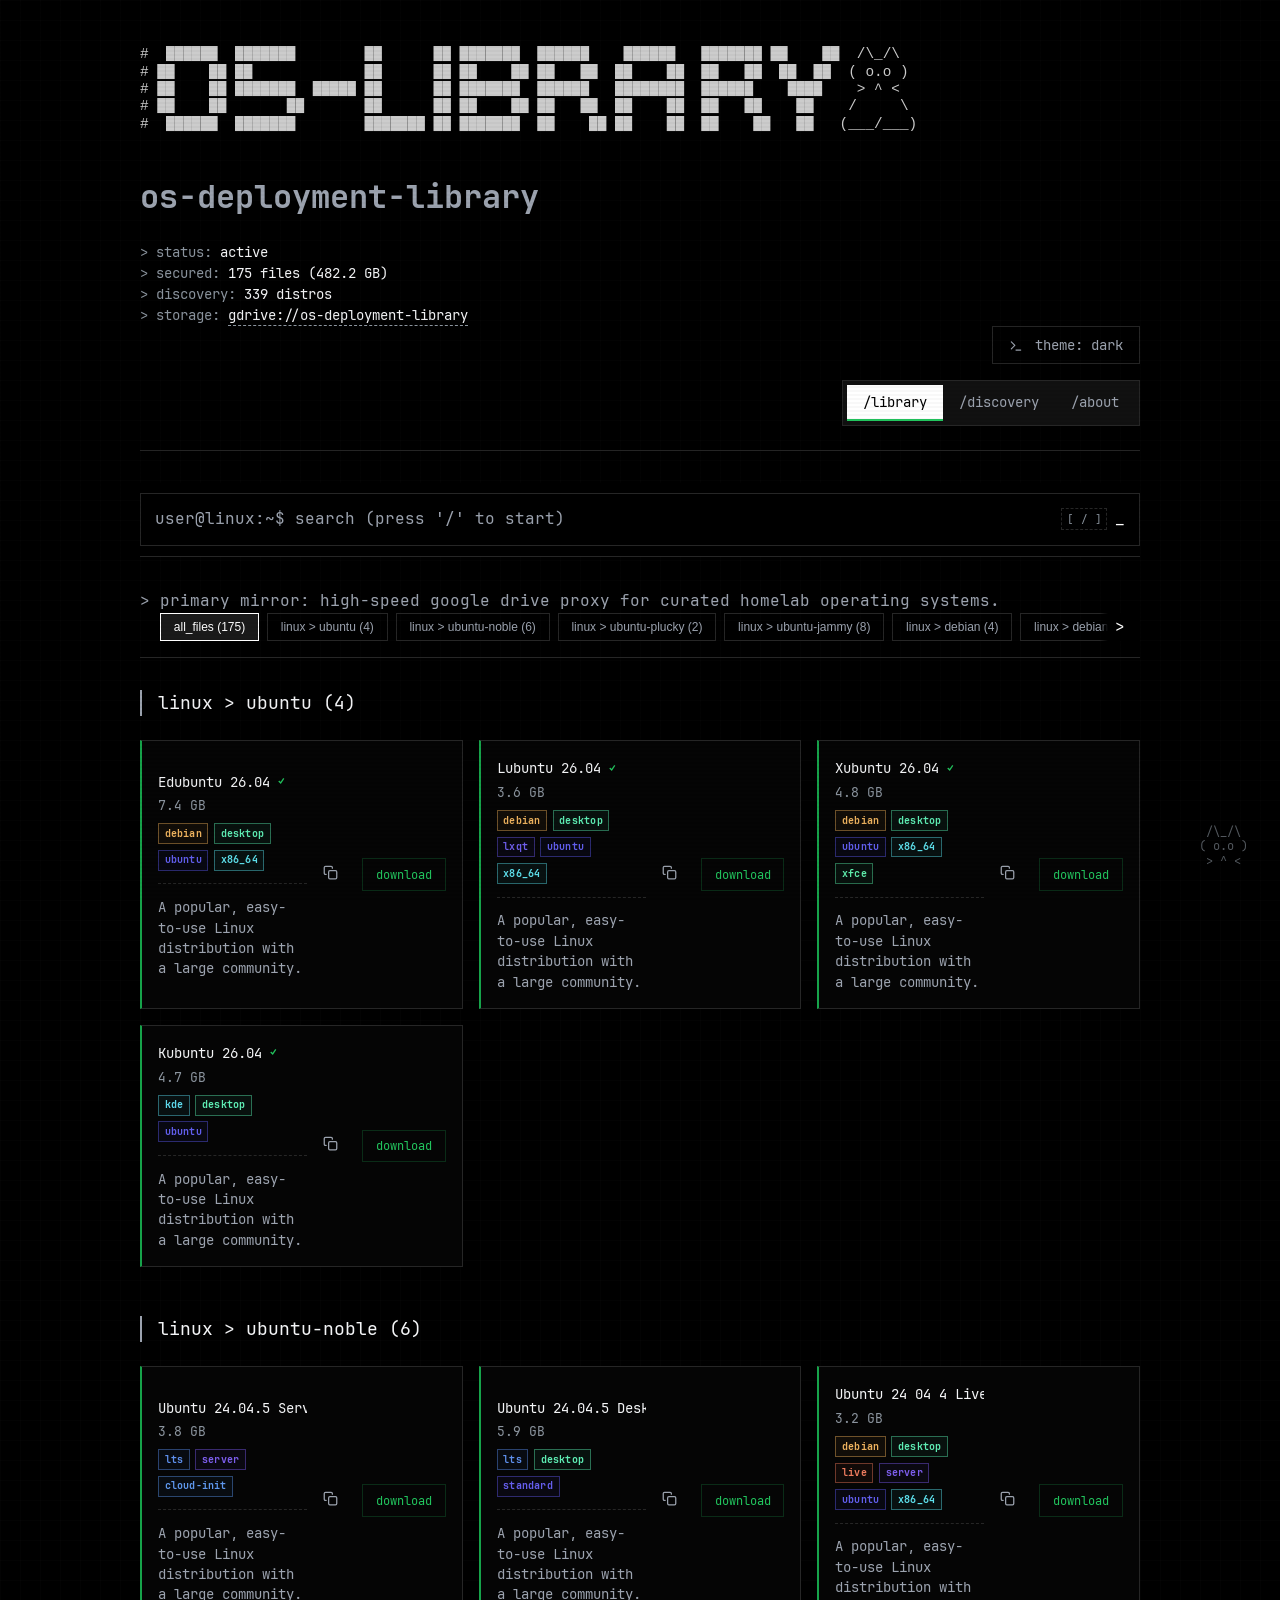
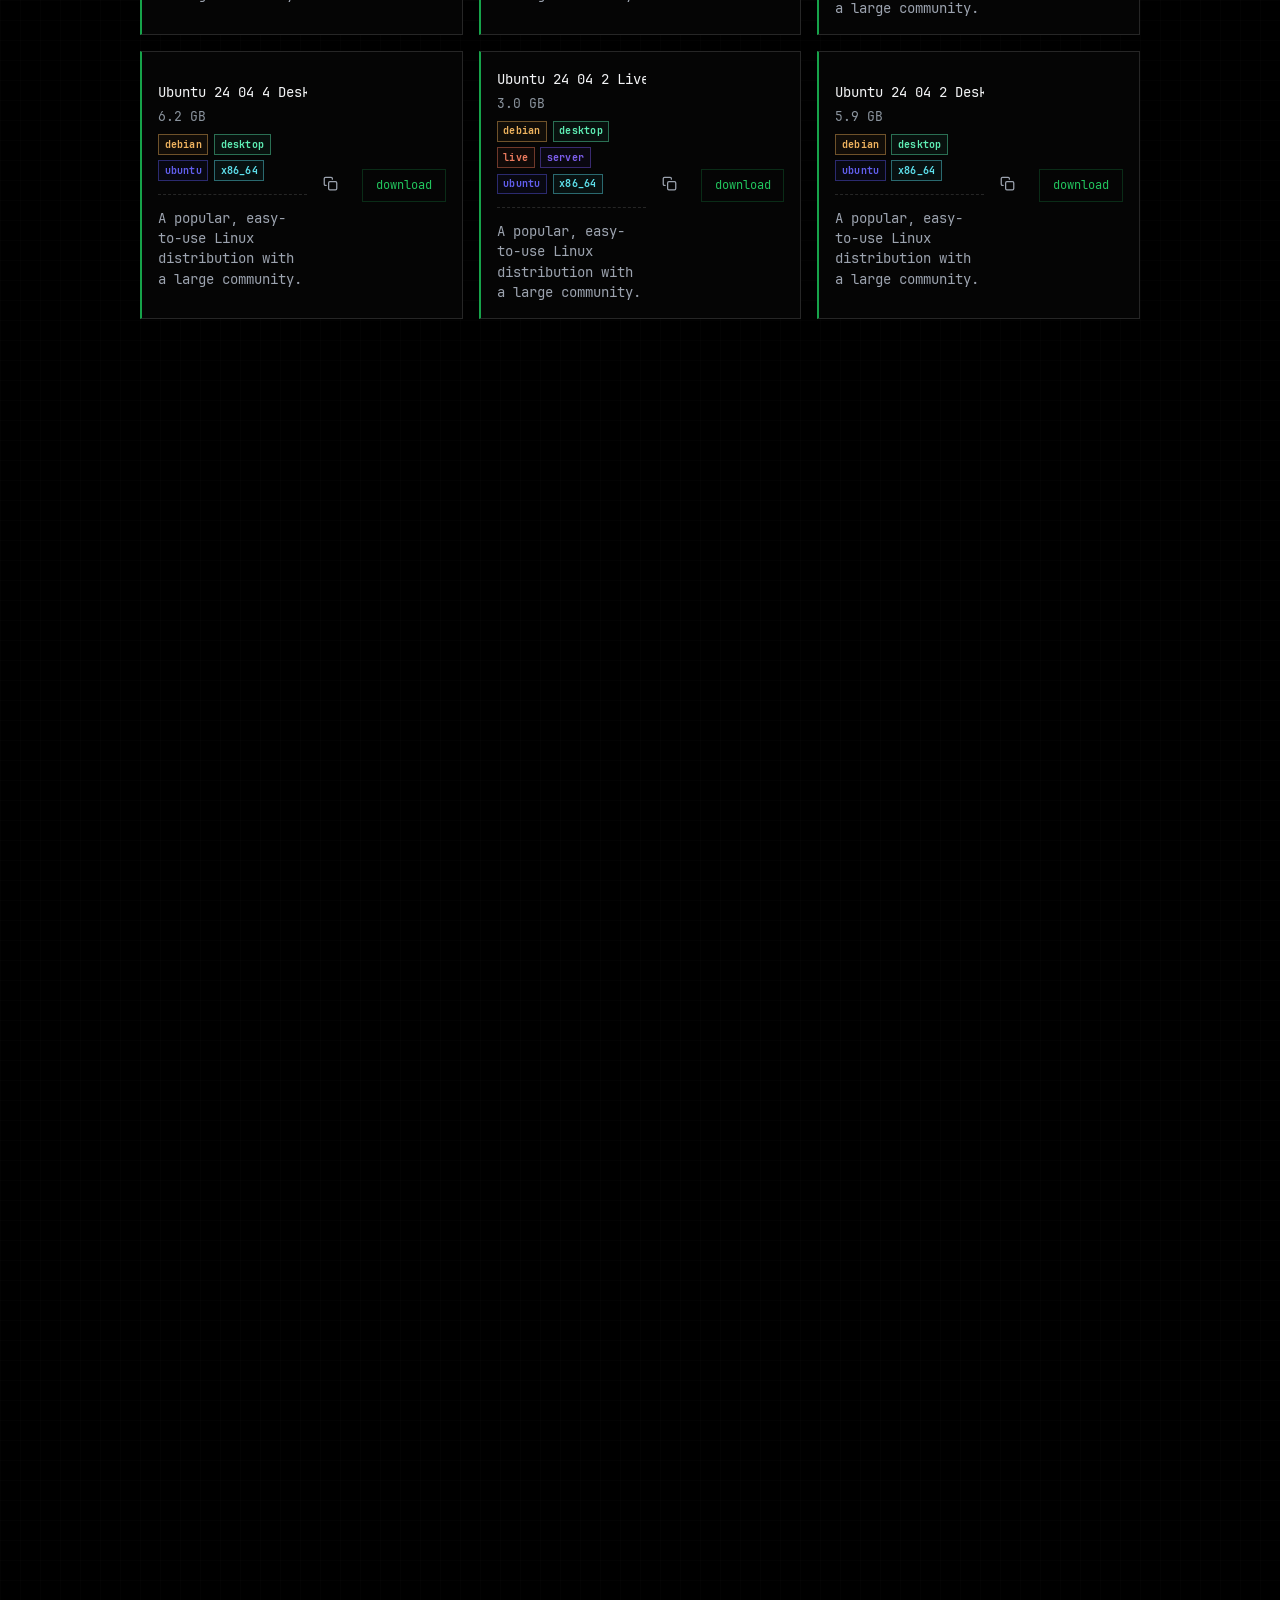
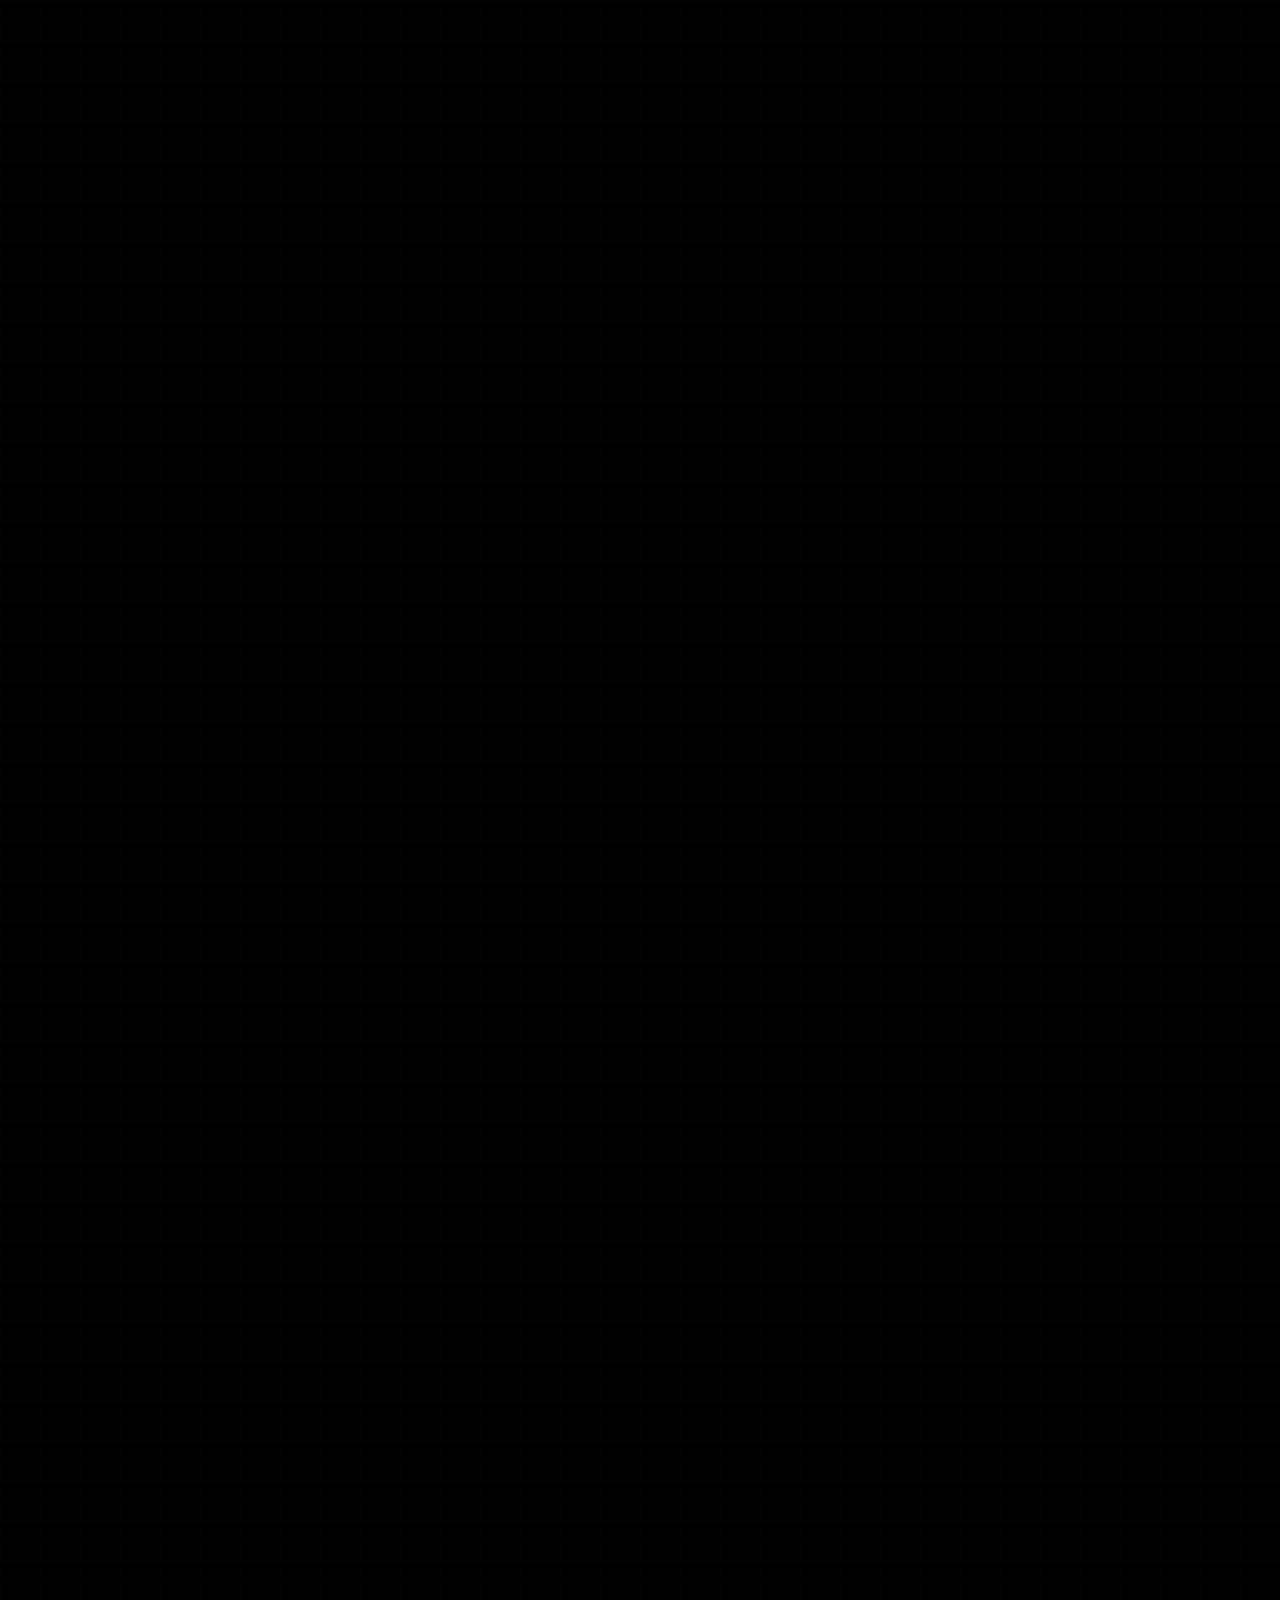
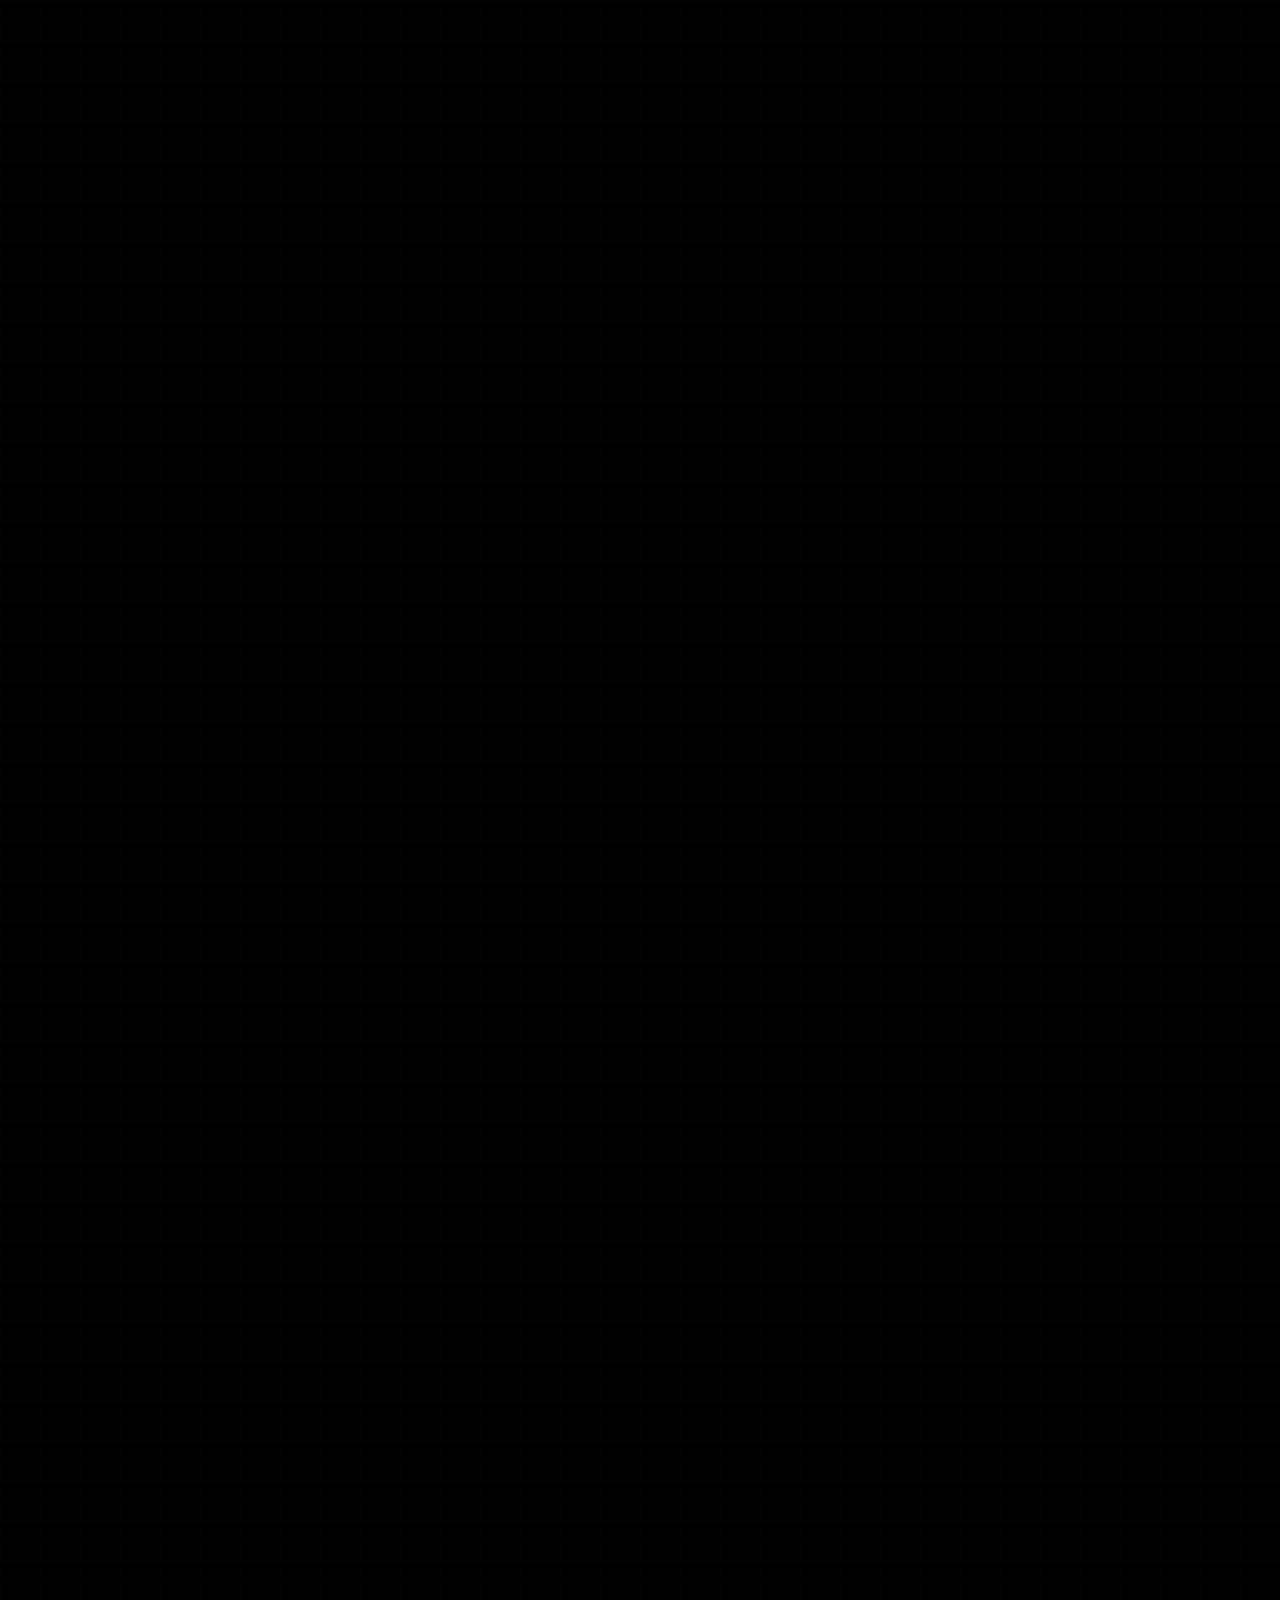
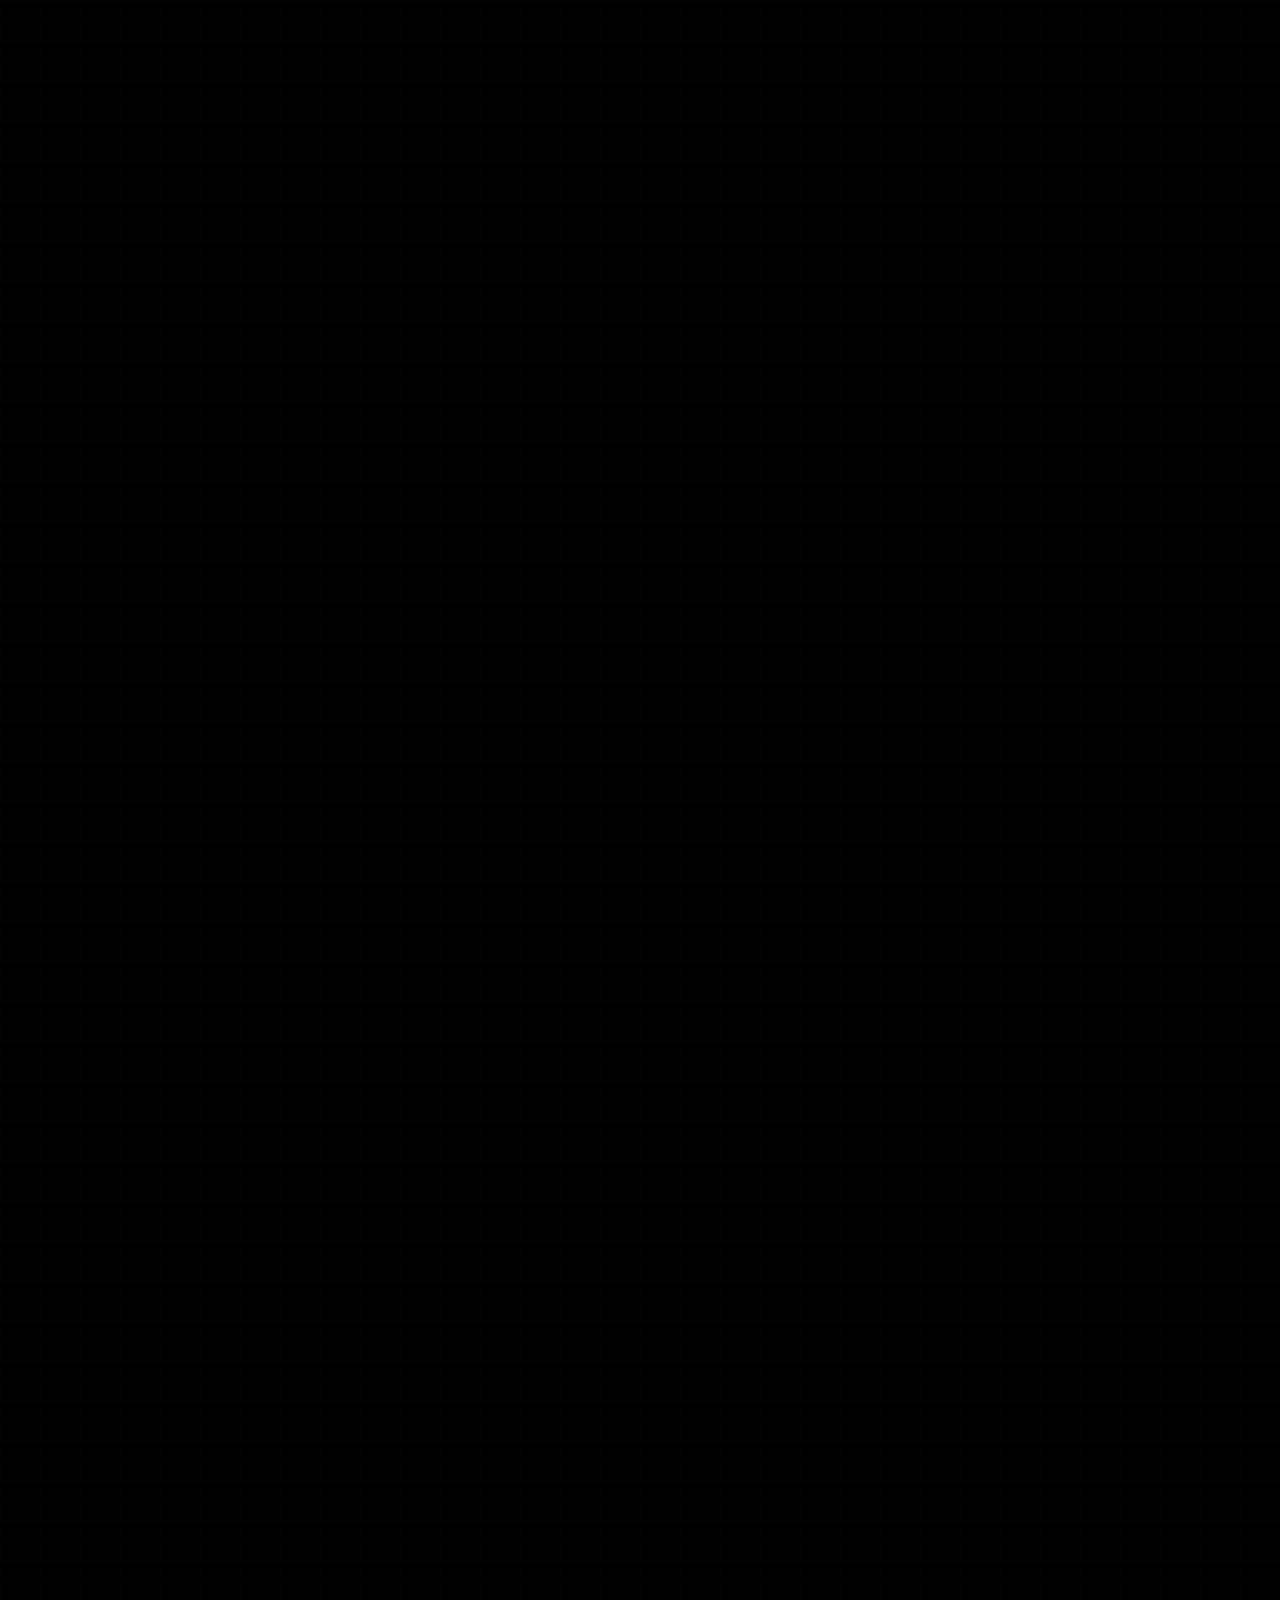
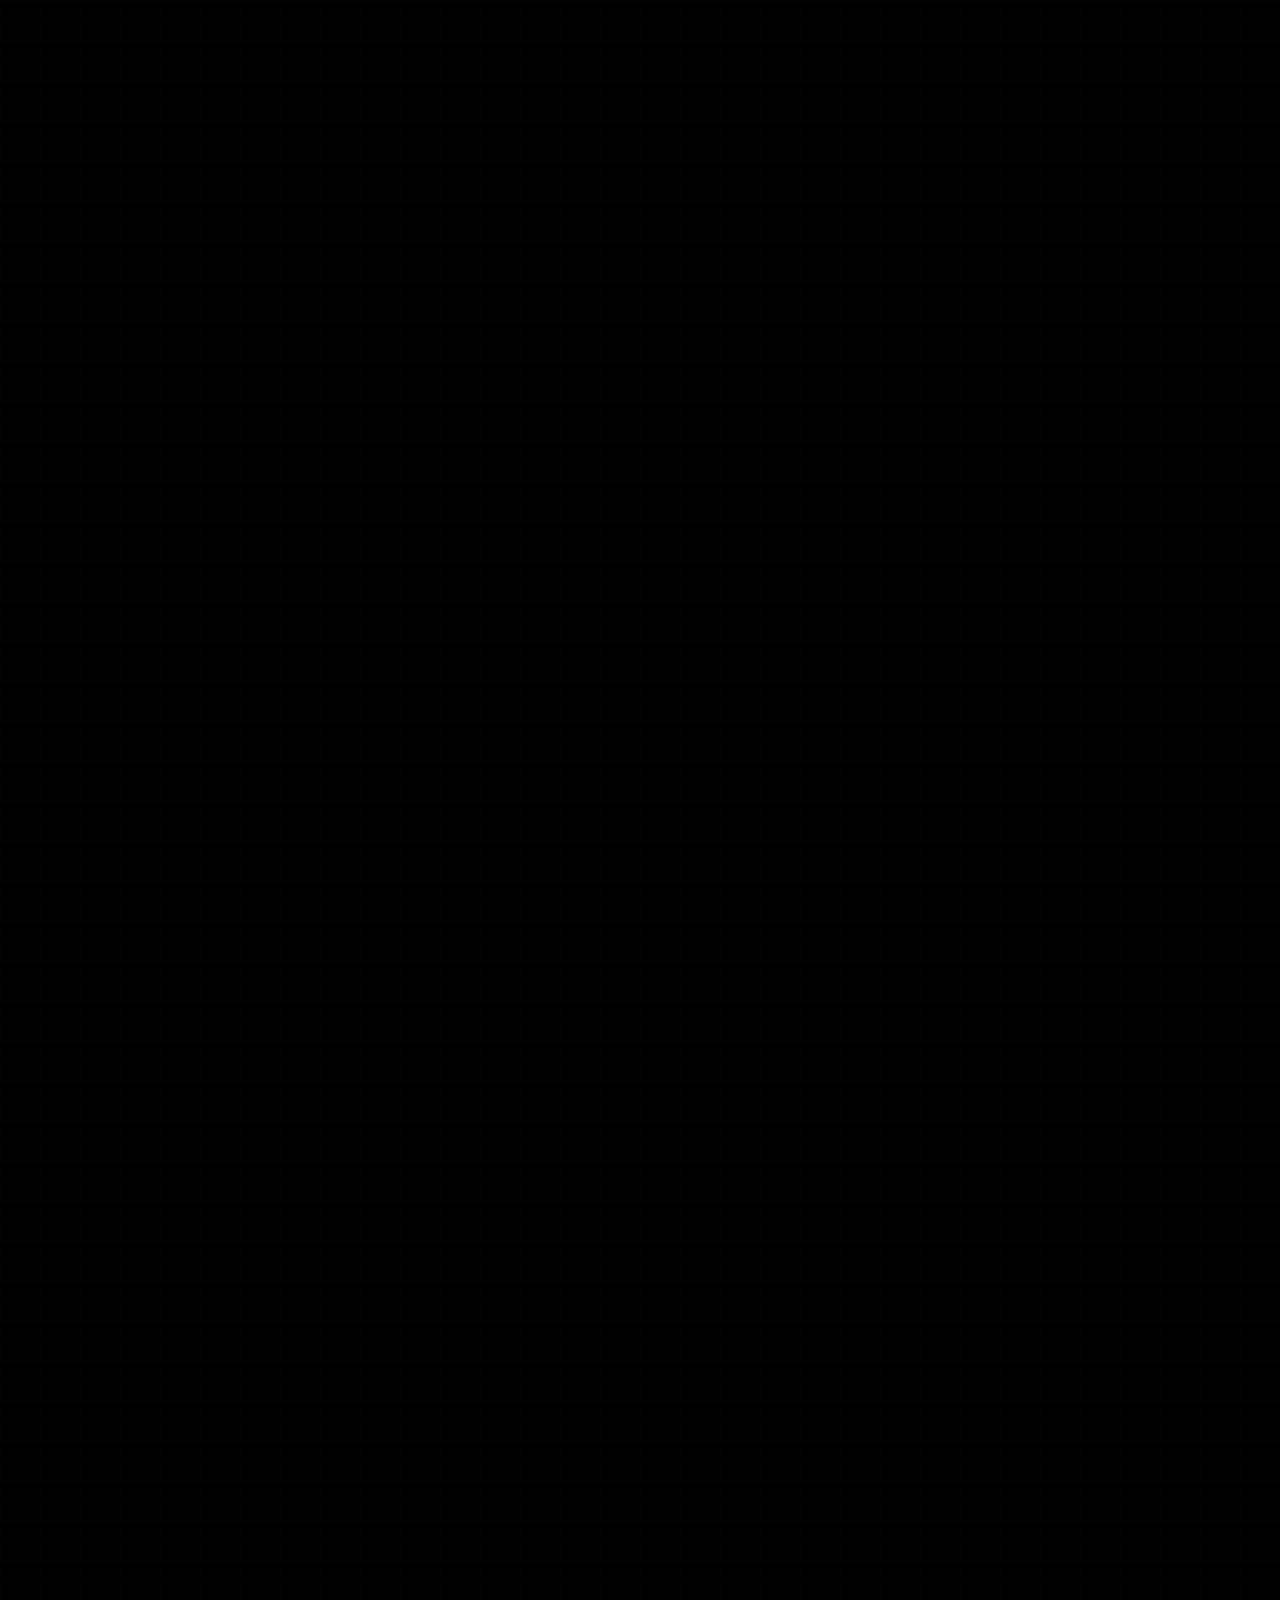
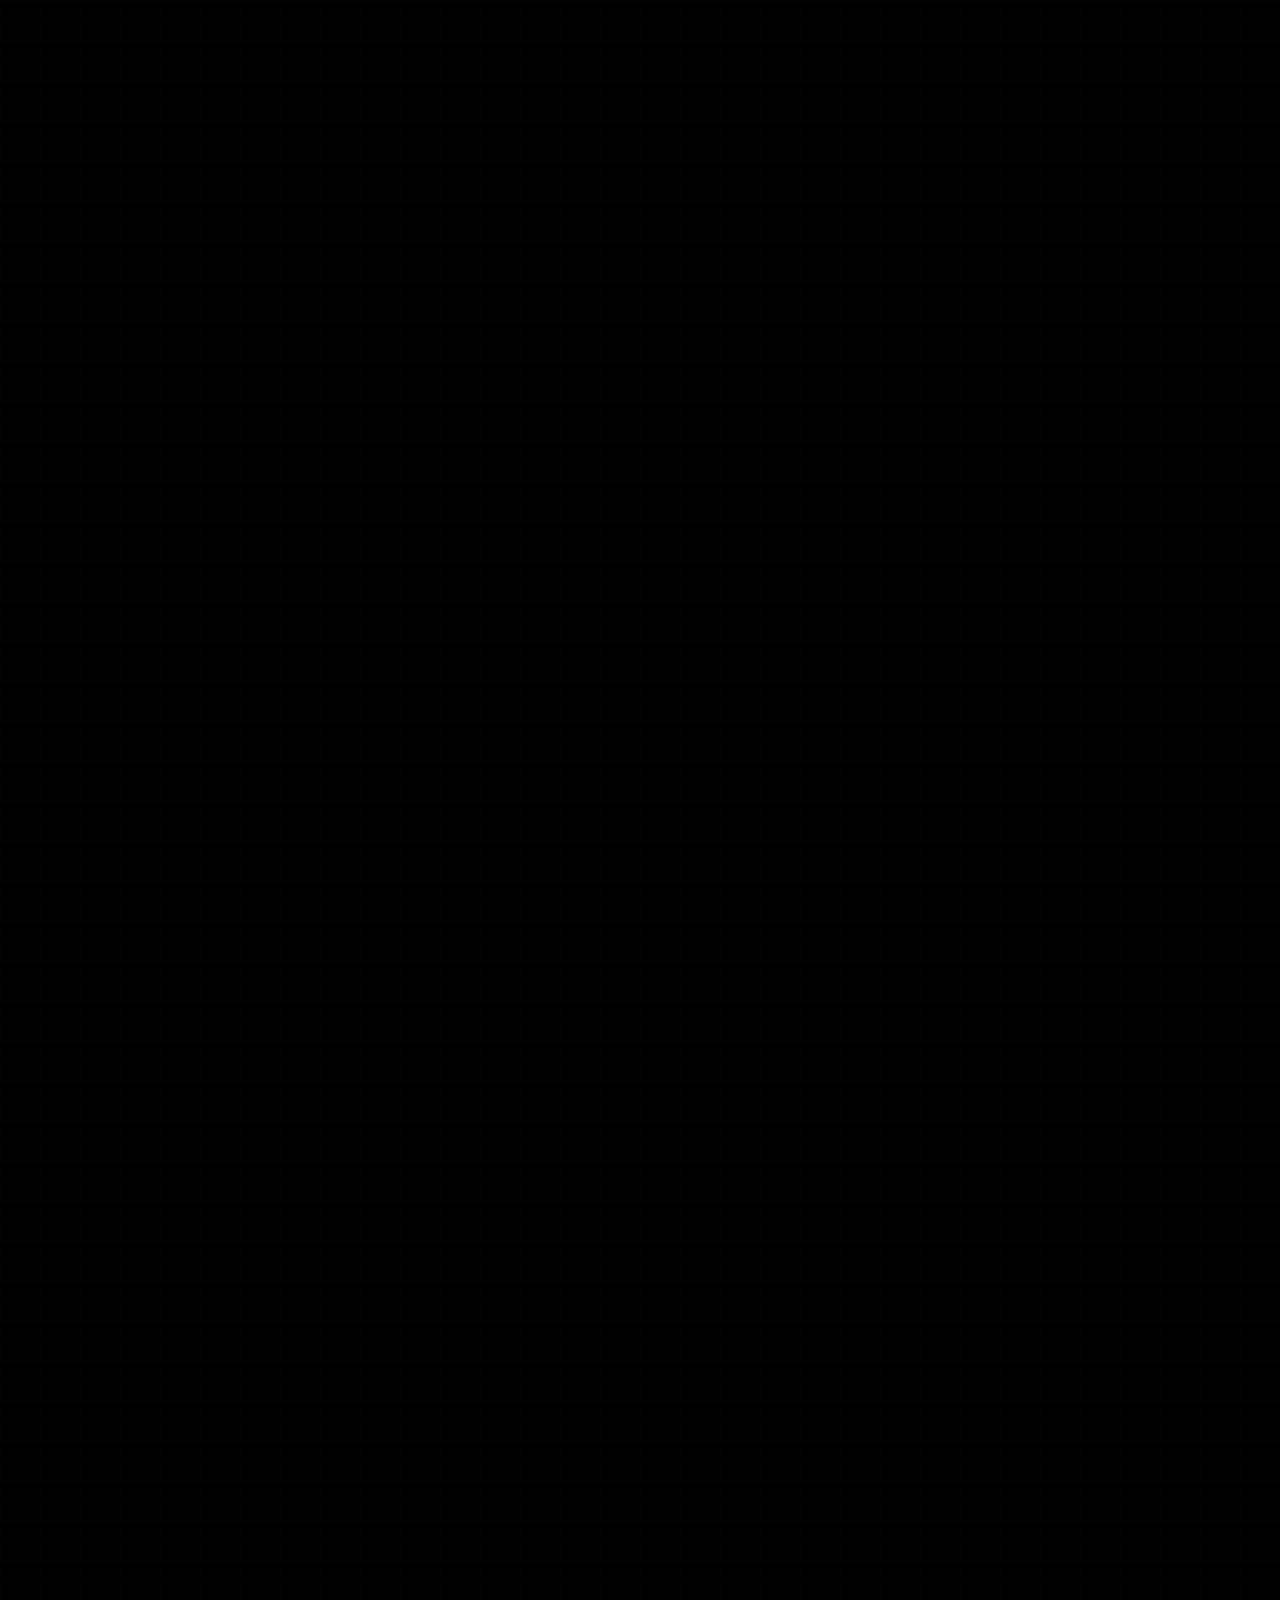
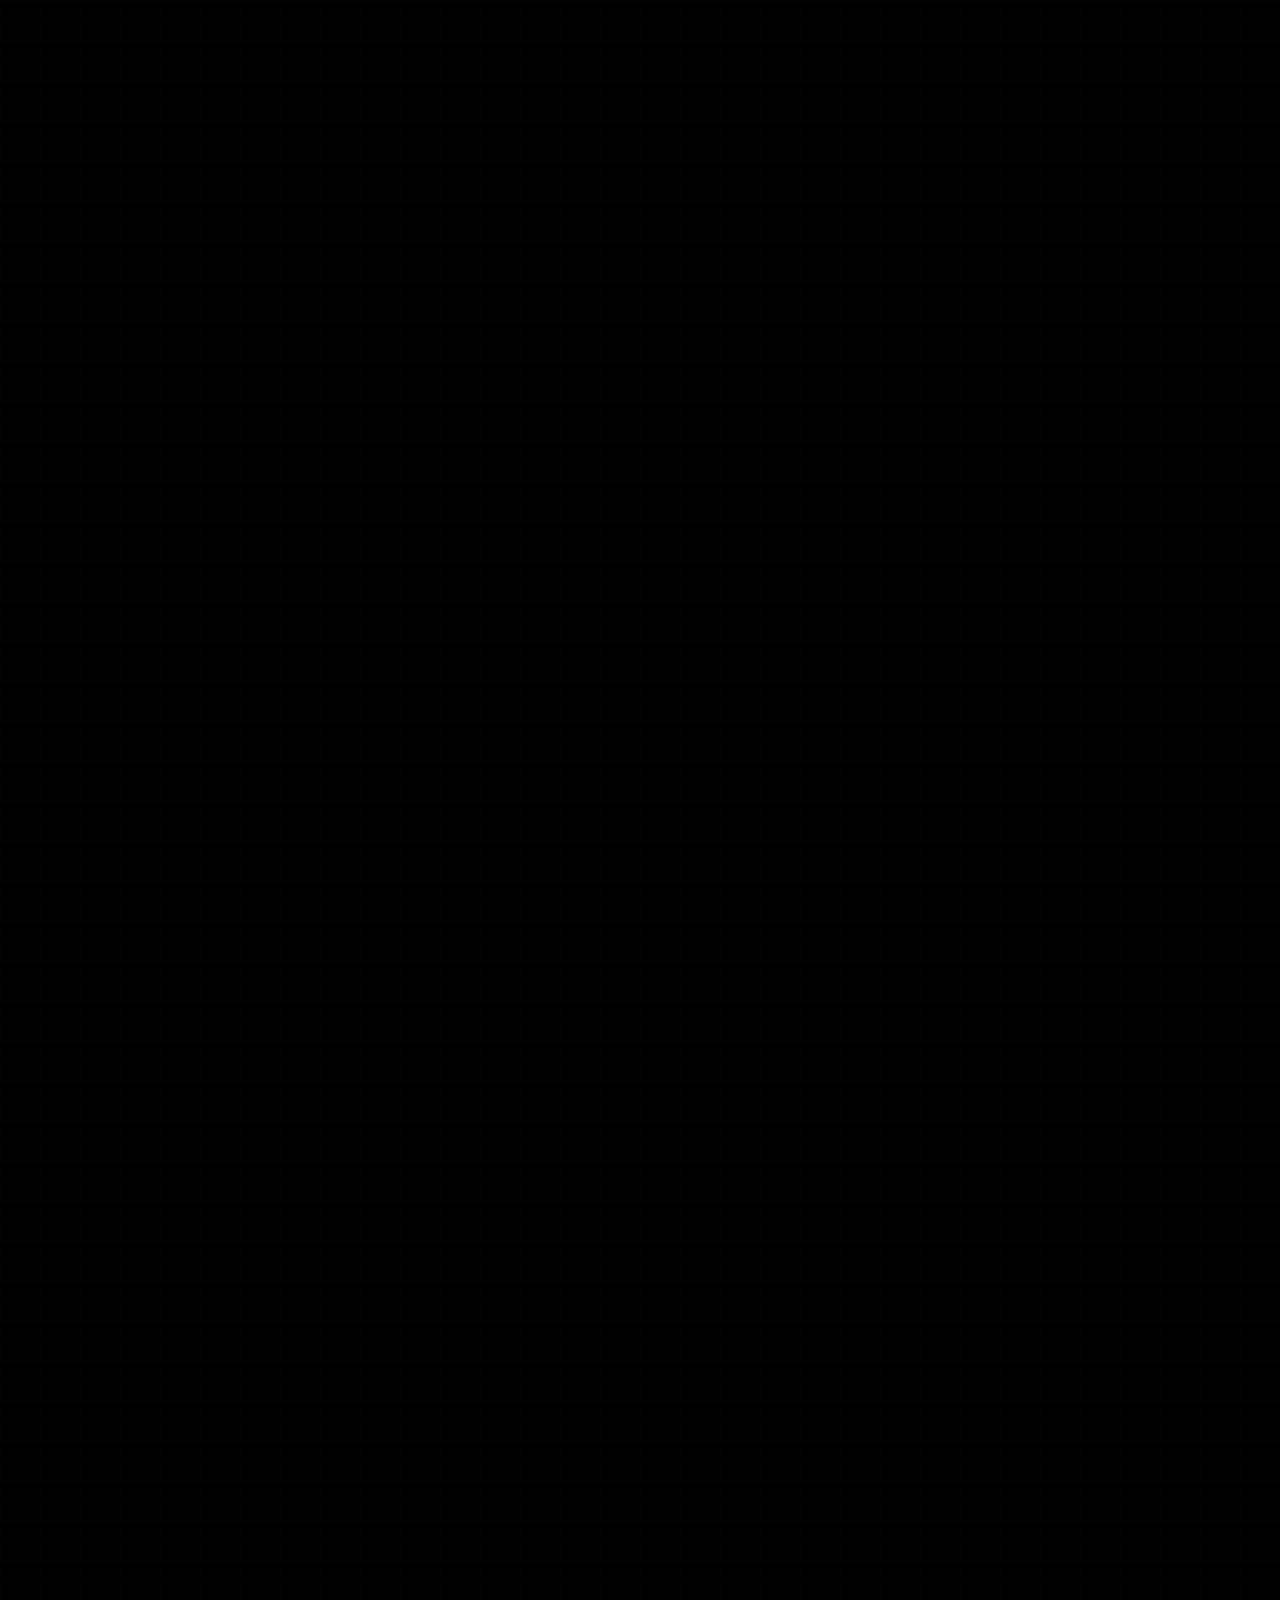
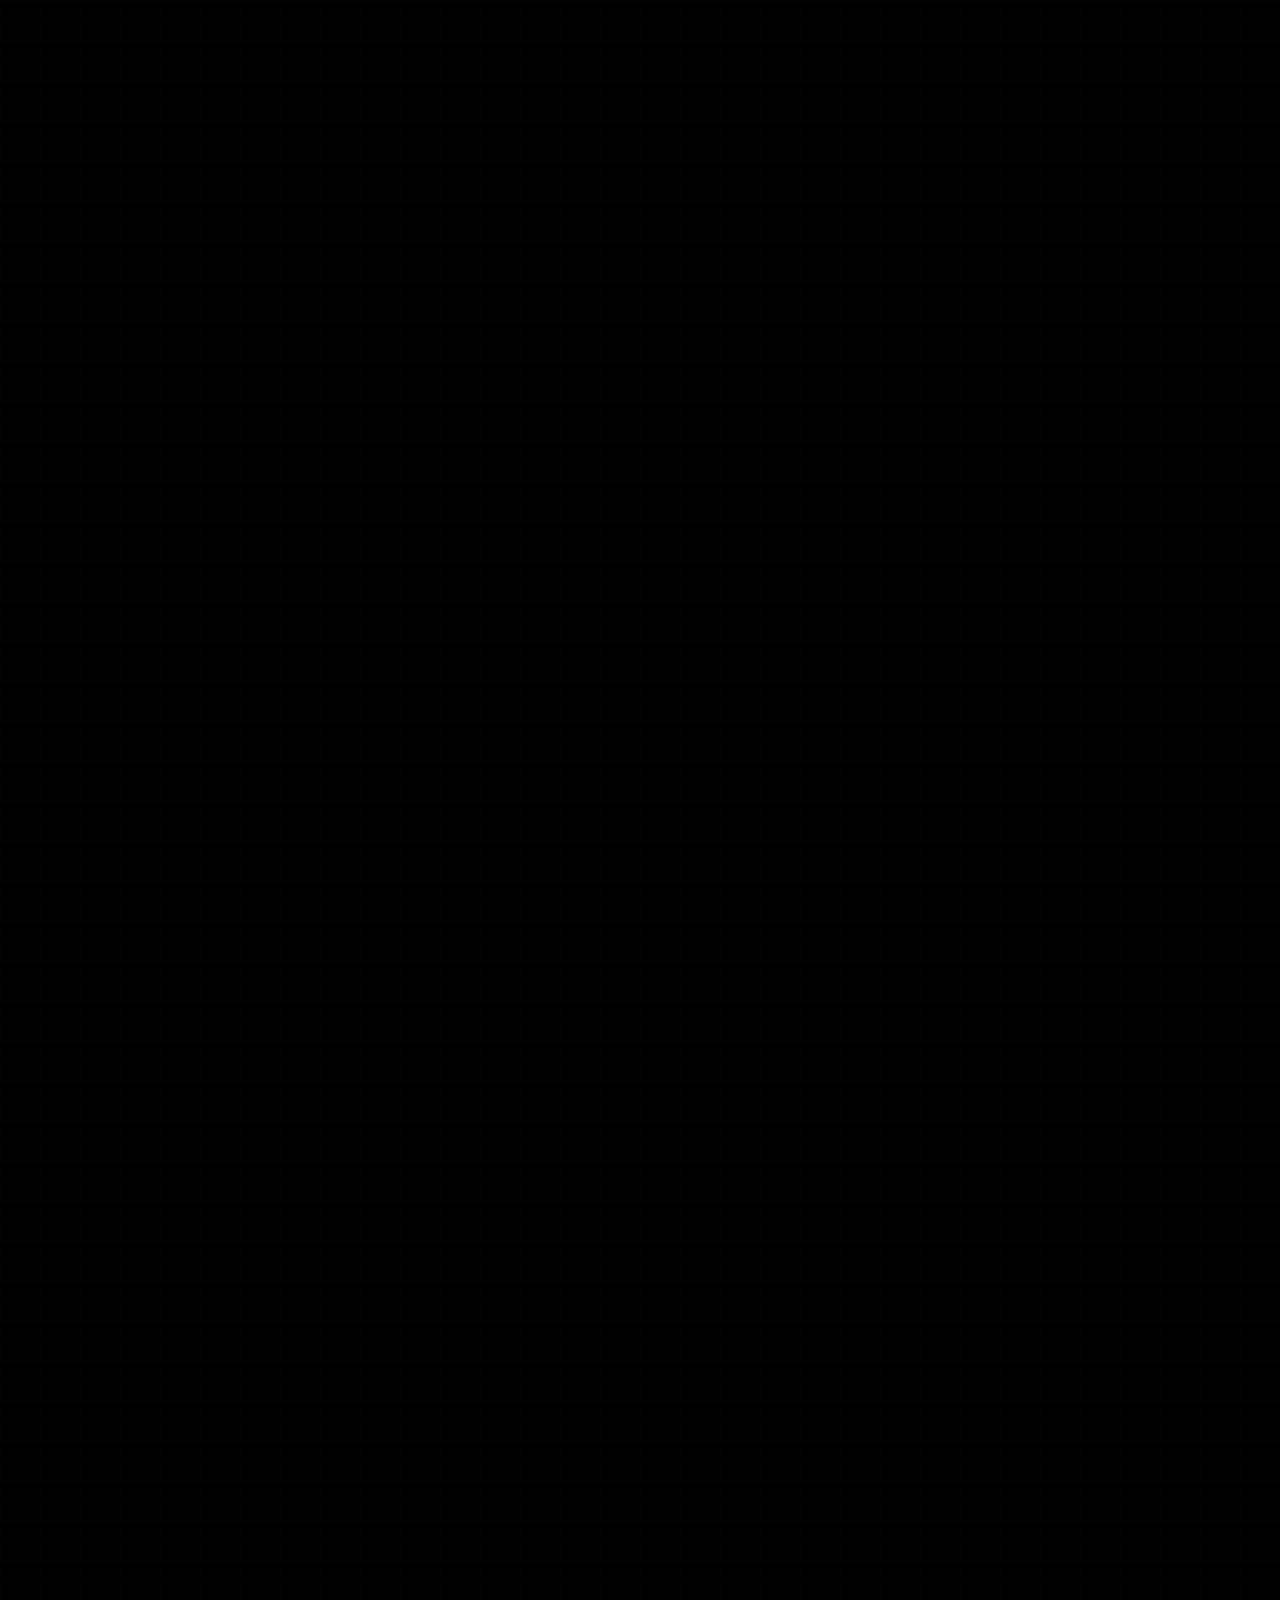
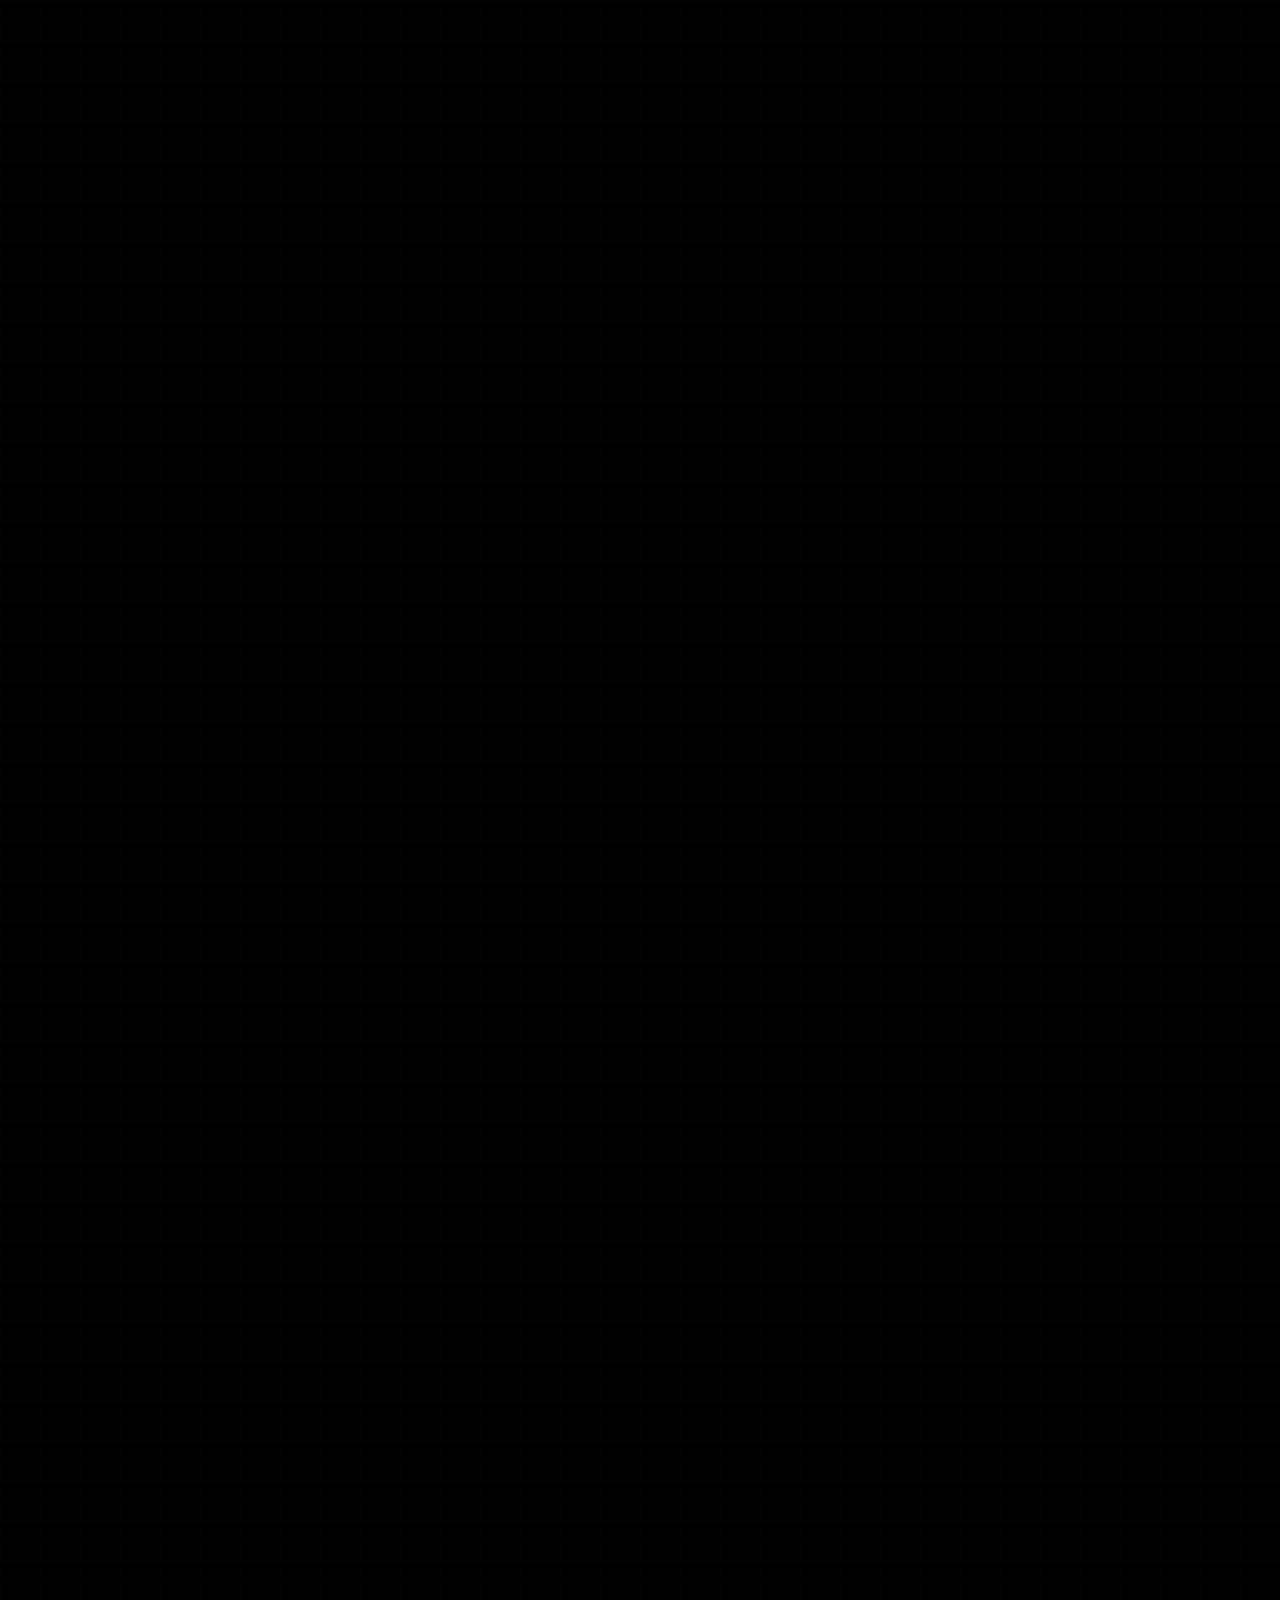
==== commit 785d0dd7: "deploy: 39995c4932d695e87f1dea795ad86367186588e5" ====
--- a/index.html
+++ b/index.html
@@ -20,7 +20,7 @@
             document.documentElement.setAttribute('data-theme', savedTheme);
         })();
     </script>
-    <link rel="stylesheet" href="assets/style.css?v=1790024615">
+    <link rel="stylesheet" href="assets/style.css?v=1790281590">
 </head>
 
 <body>
@@ -264,7 +264,7 @@
         </div>
 
         <footer>
-            <p>system_last_sync: 2026-09-21 21:03</p>
+            <p>system_last_sync: 2026-09-24 20:26</p>
             <p>
                 <a href="https://github.com/tiw302/iso-deployment-bot" class="stats-link"><svg xmlns="http://www.w3.org/2000/svg"
                         width="16" height="16" viewBox="0 0 24 24" fill="none" stroke="currentColor" stroke-width="2"
@@ -327,7 +327,7 @@
         </div>
     </dialog>
 
-    <script src="assets/script.js?v=1790024615"></script>
+    <script src="assets/script.js?v=1790281590"></script>
 </body>
 
 </html>
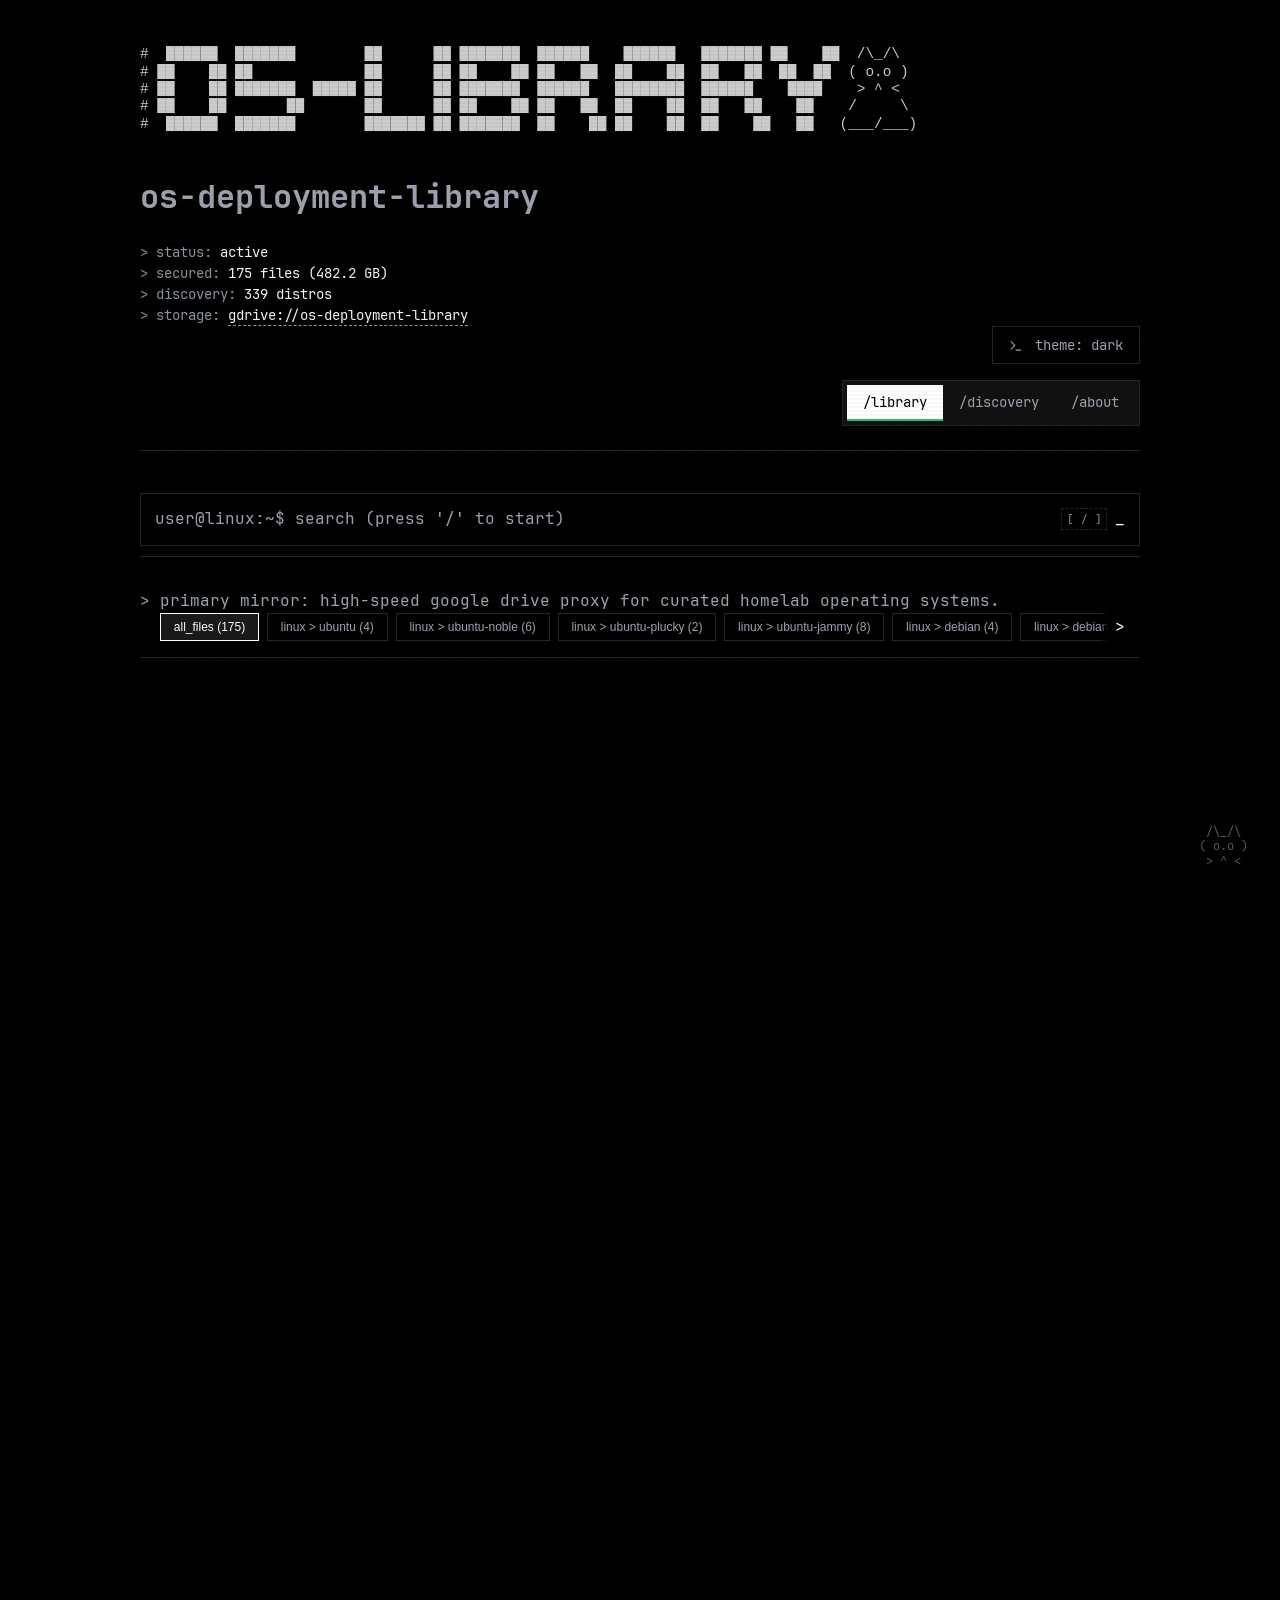
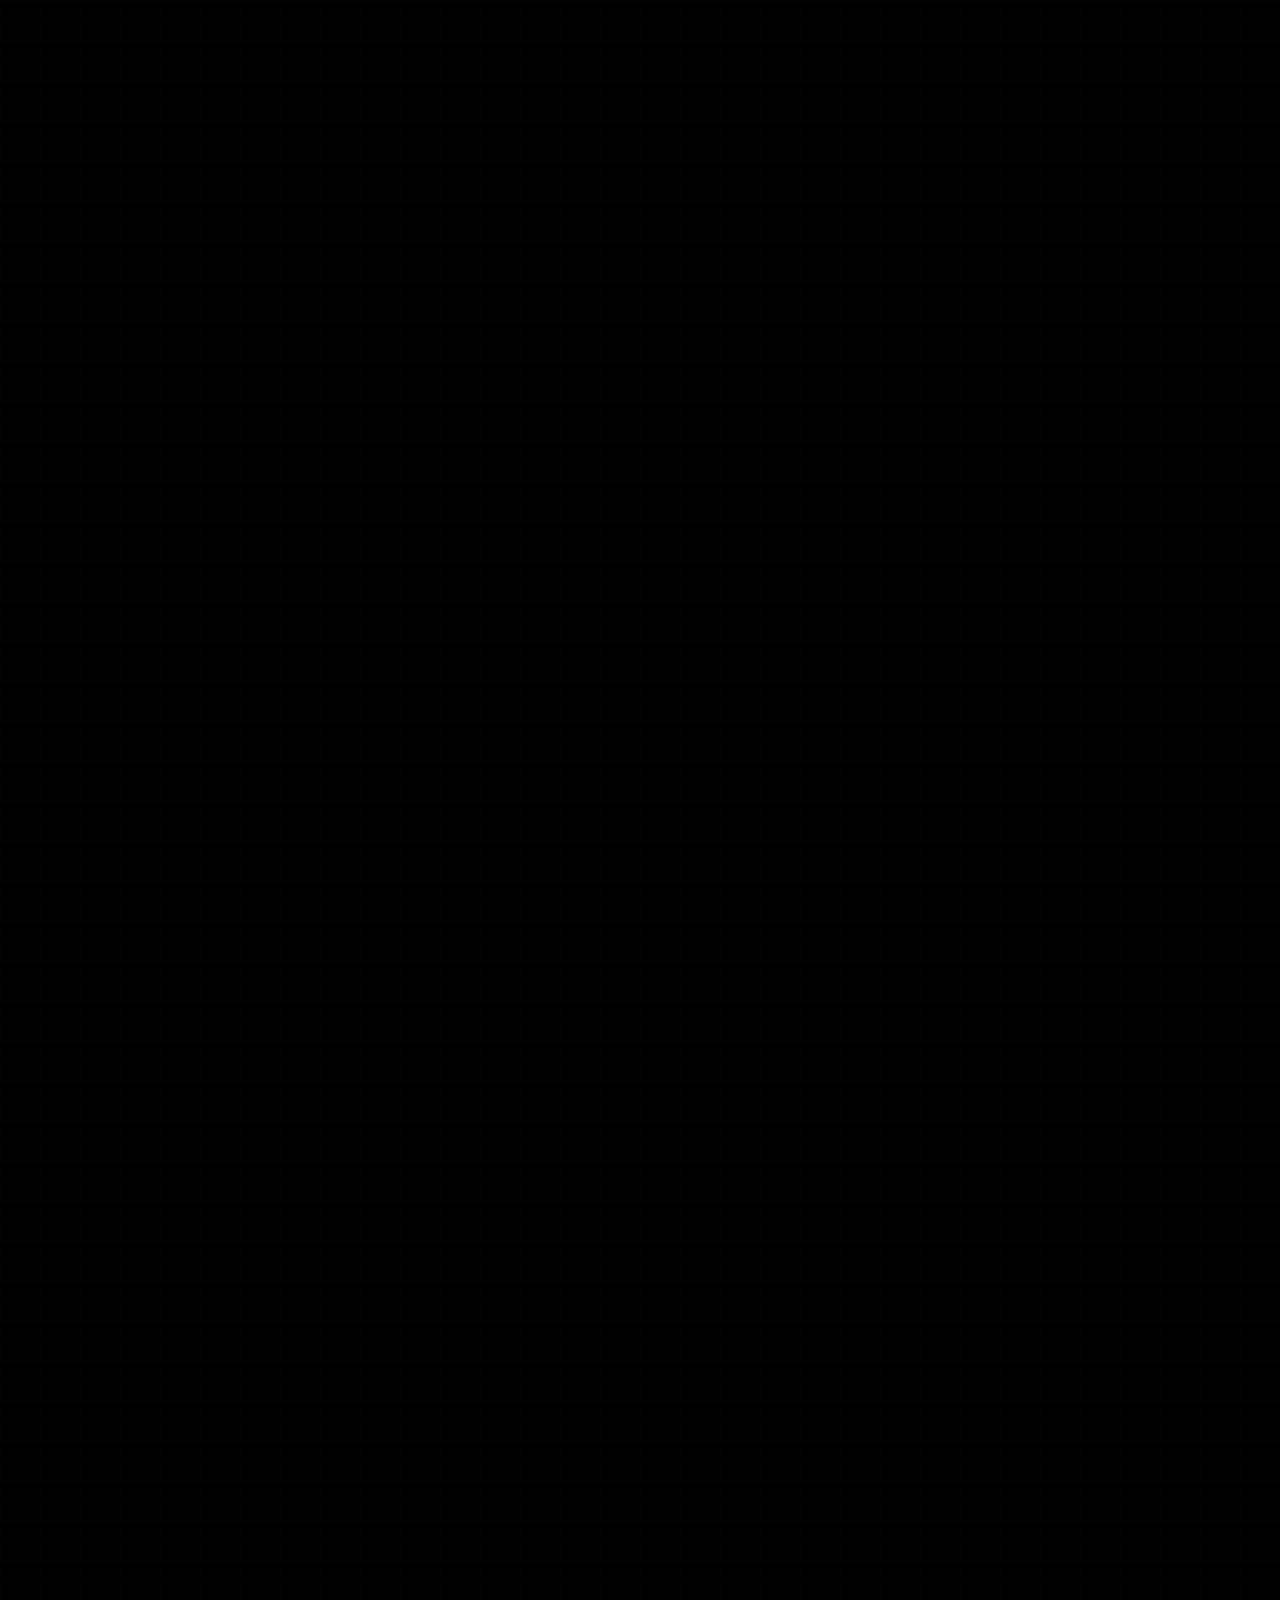
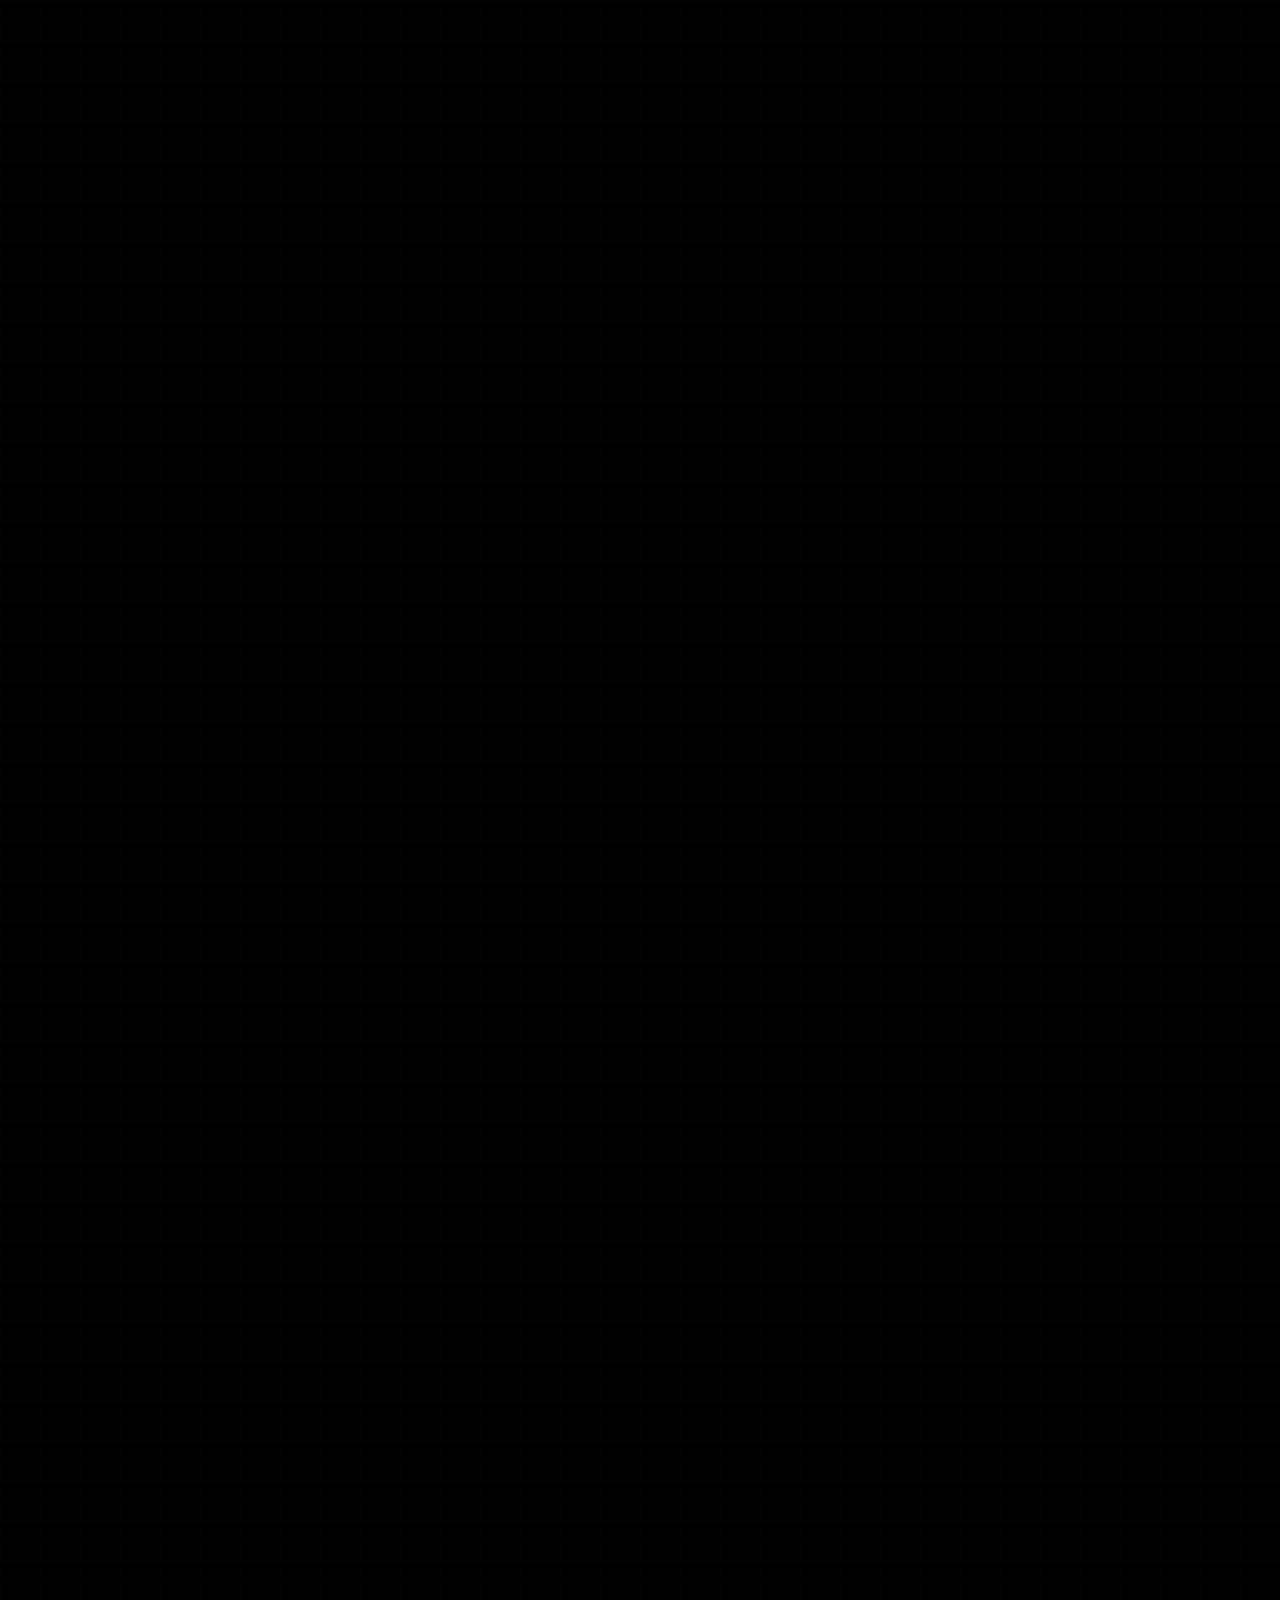
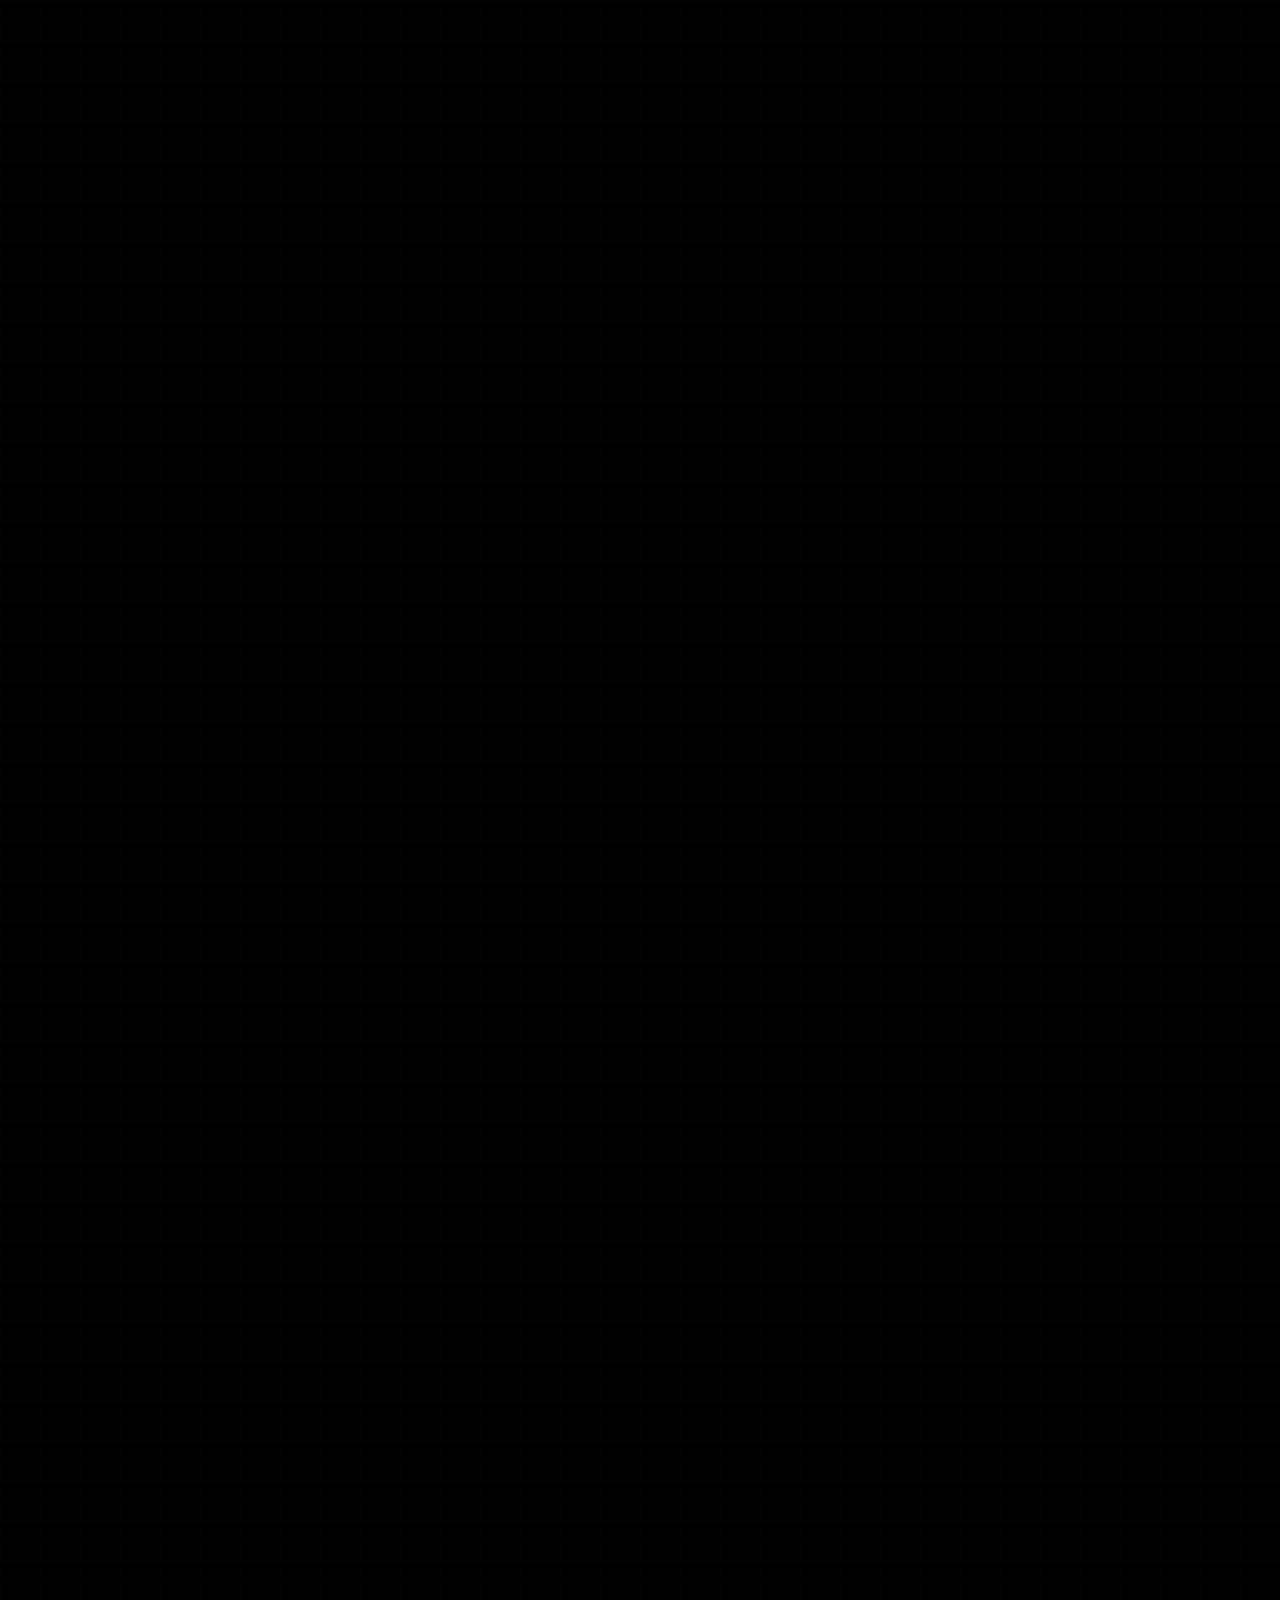
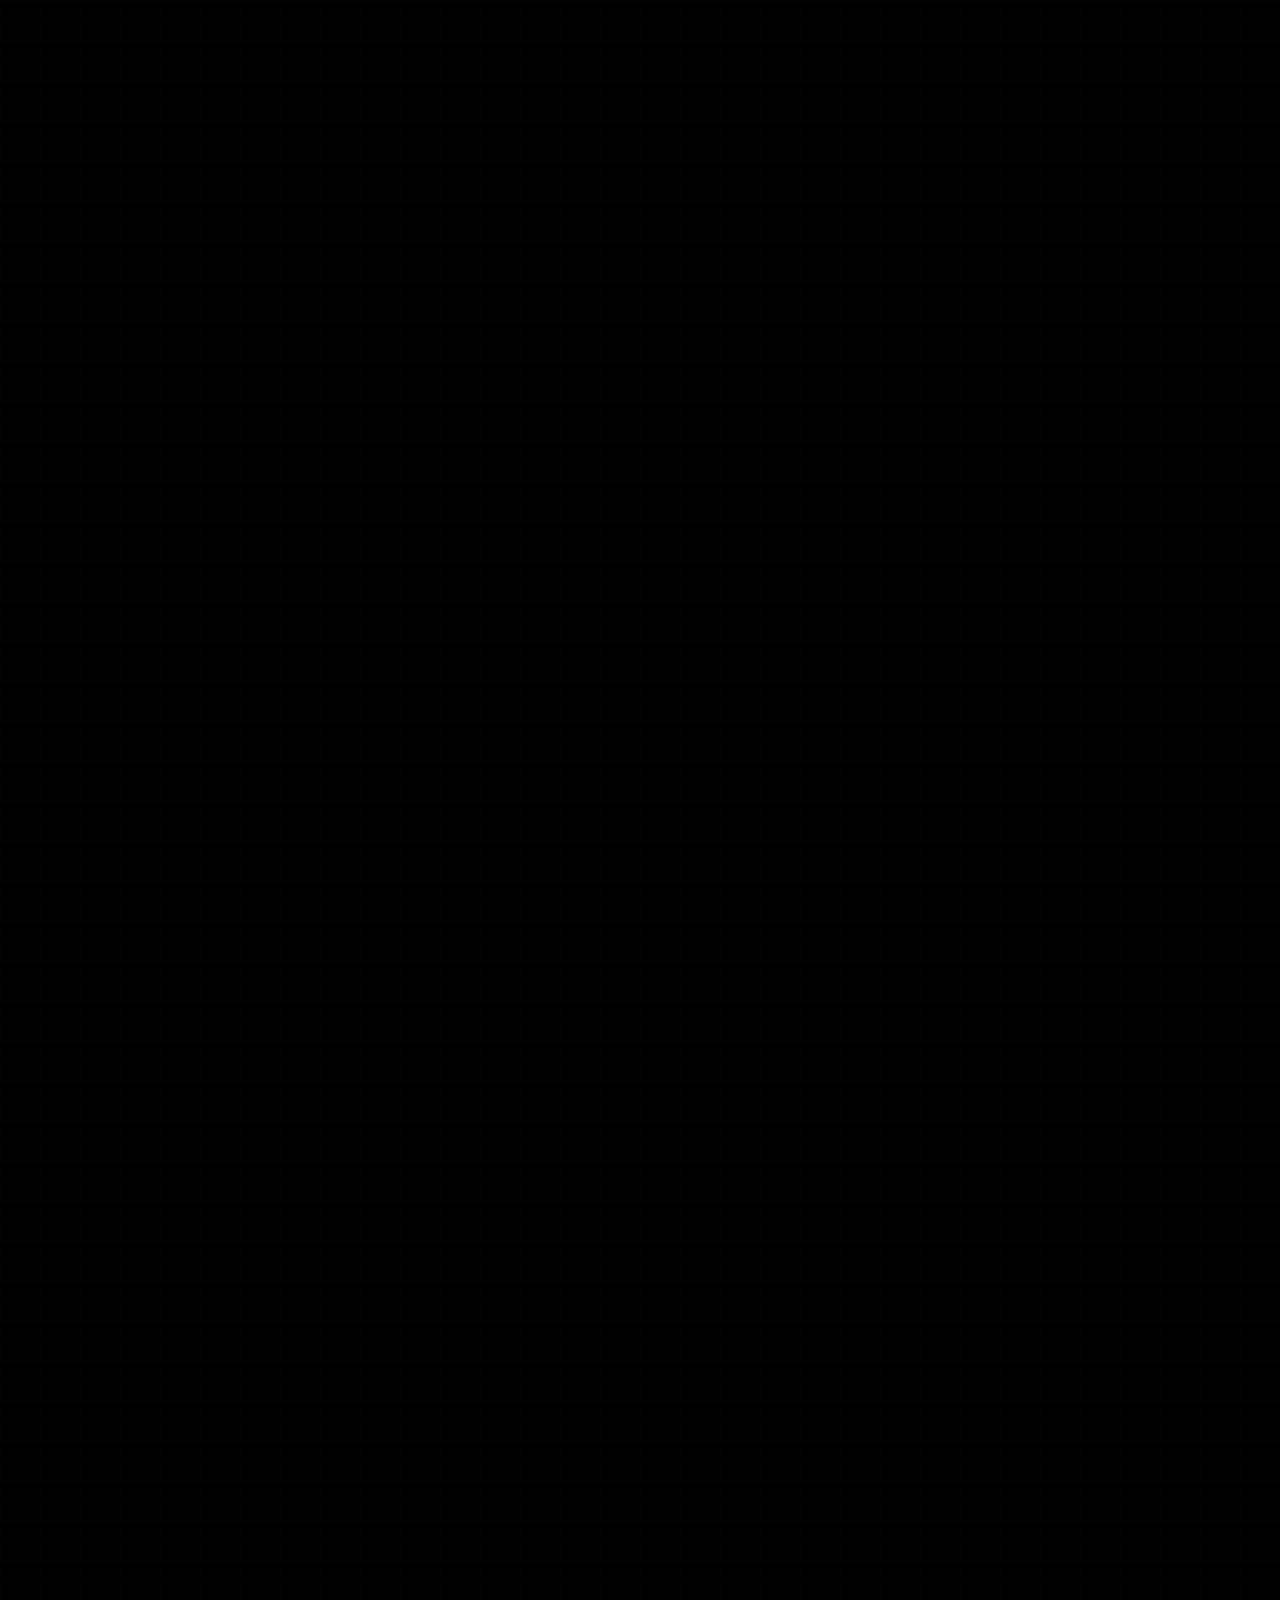
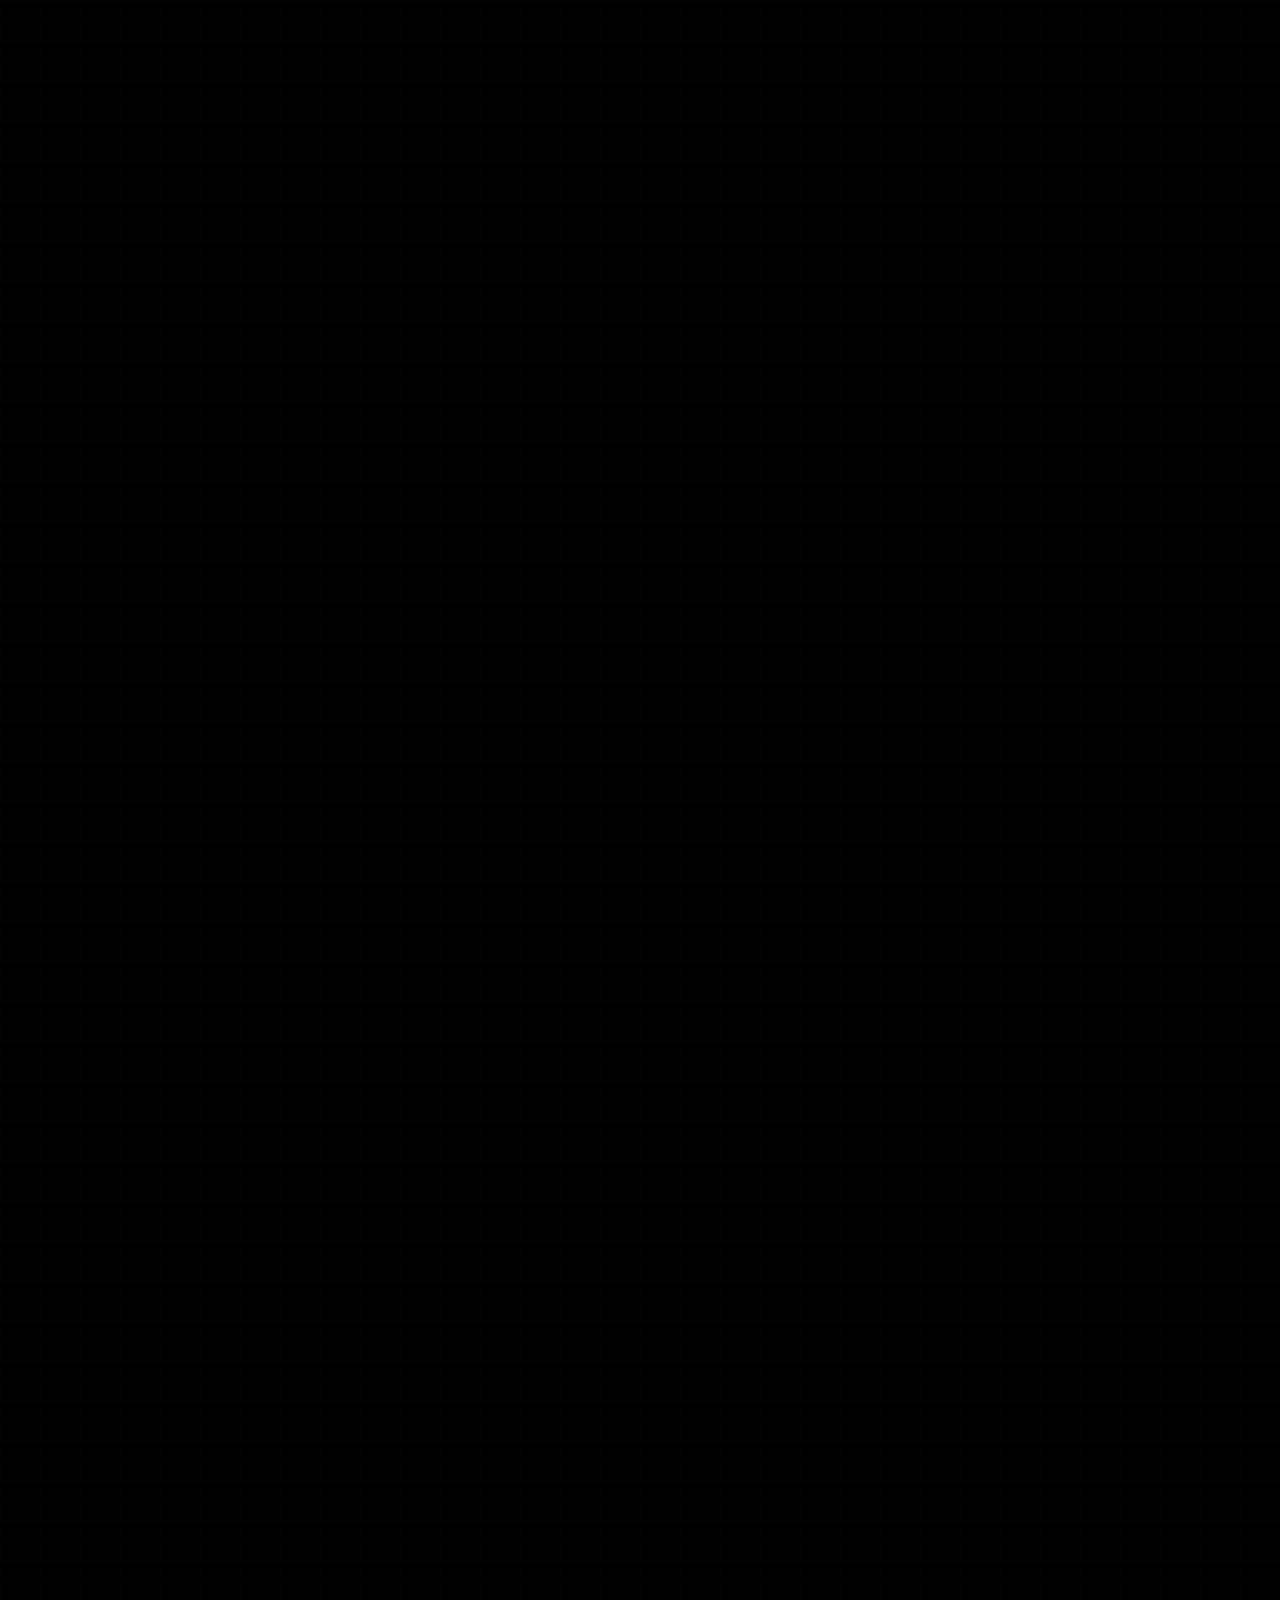
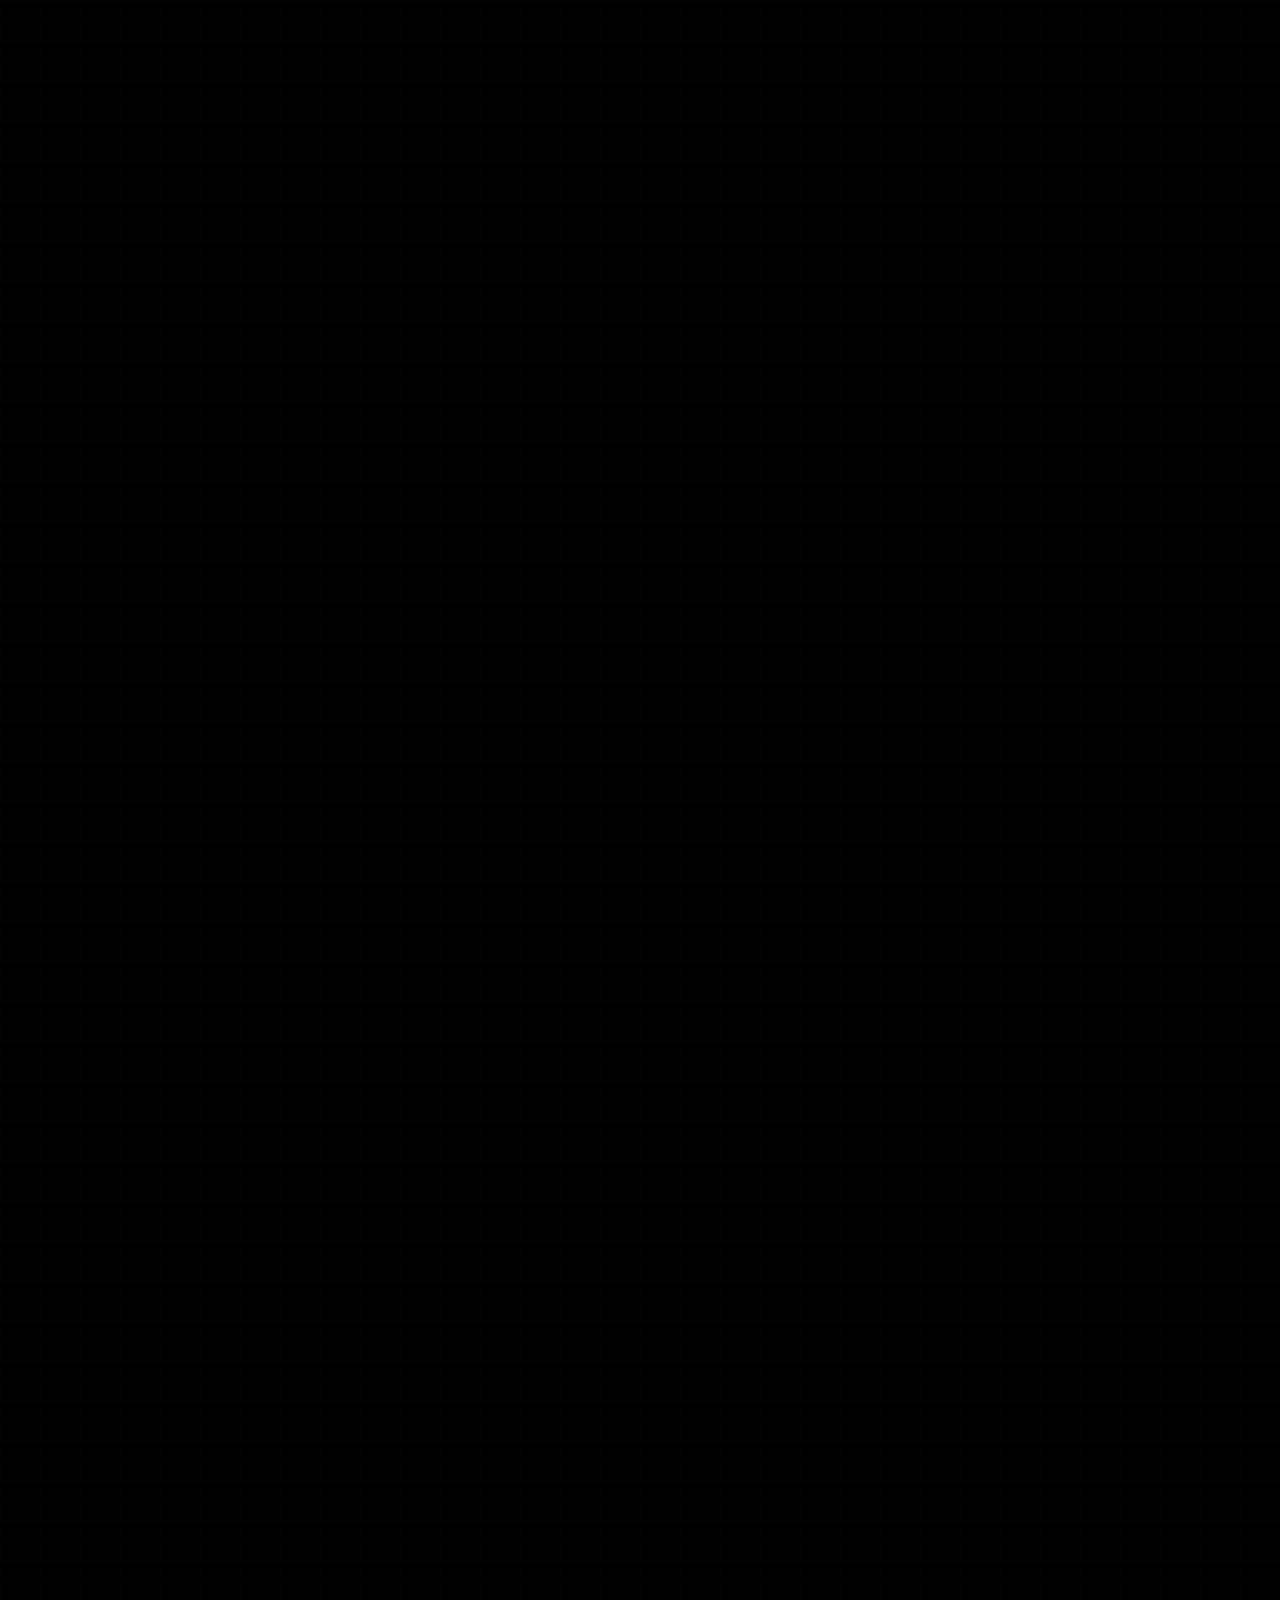
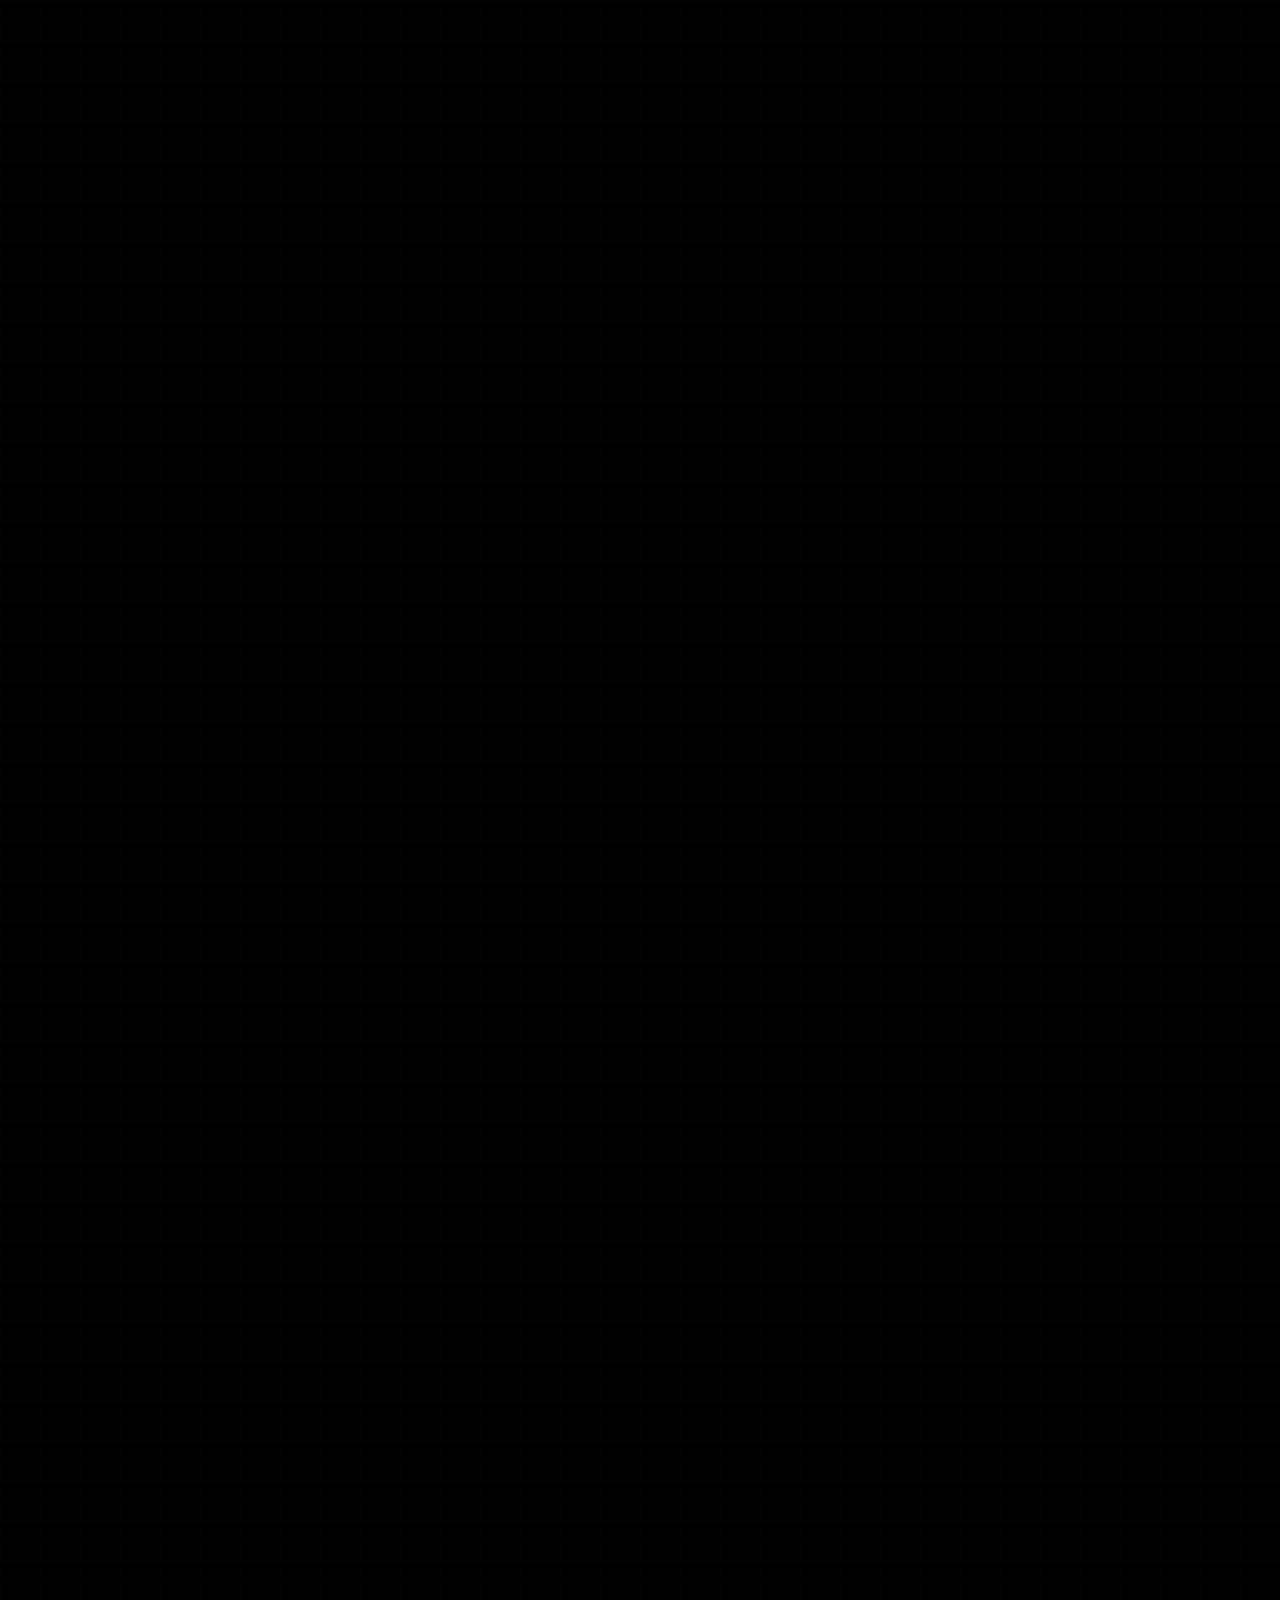
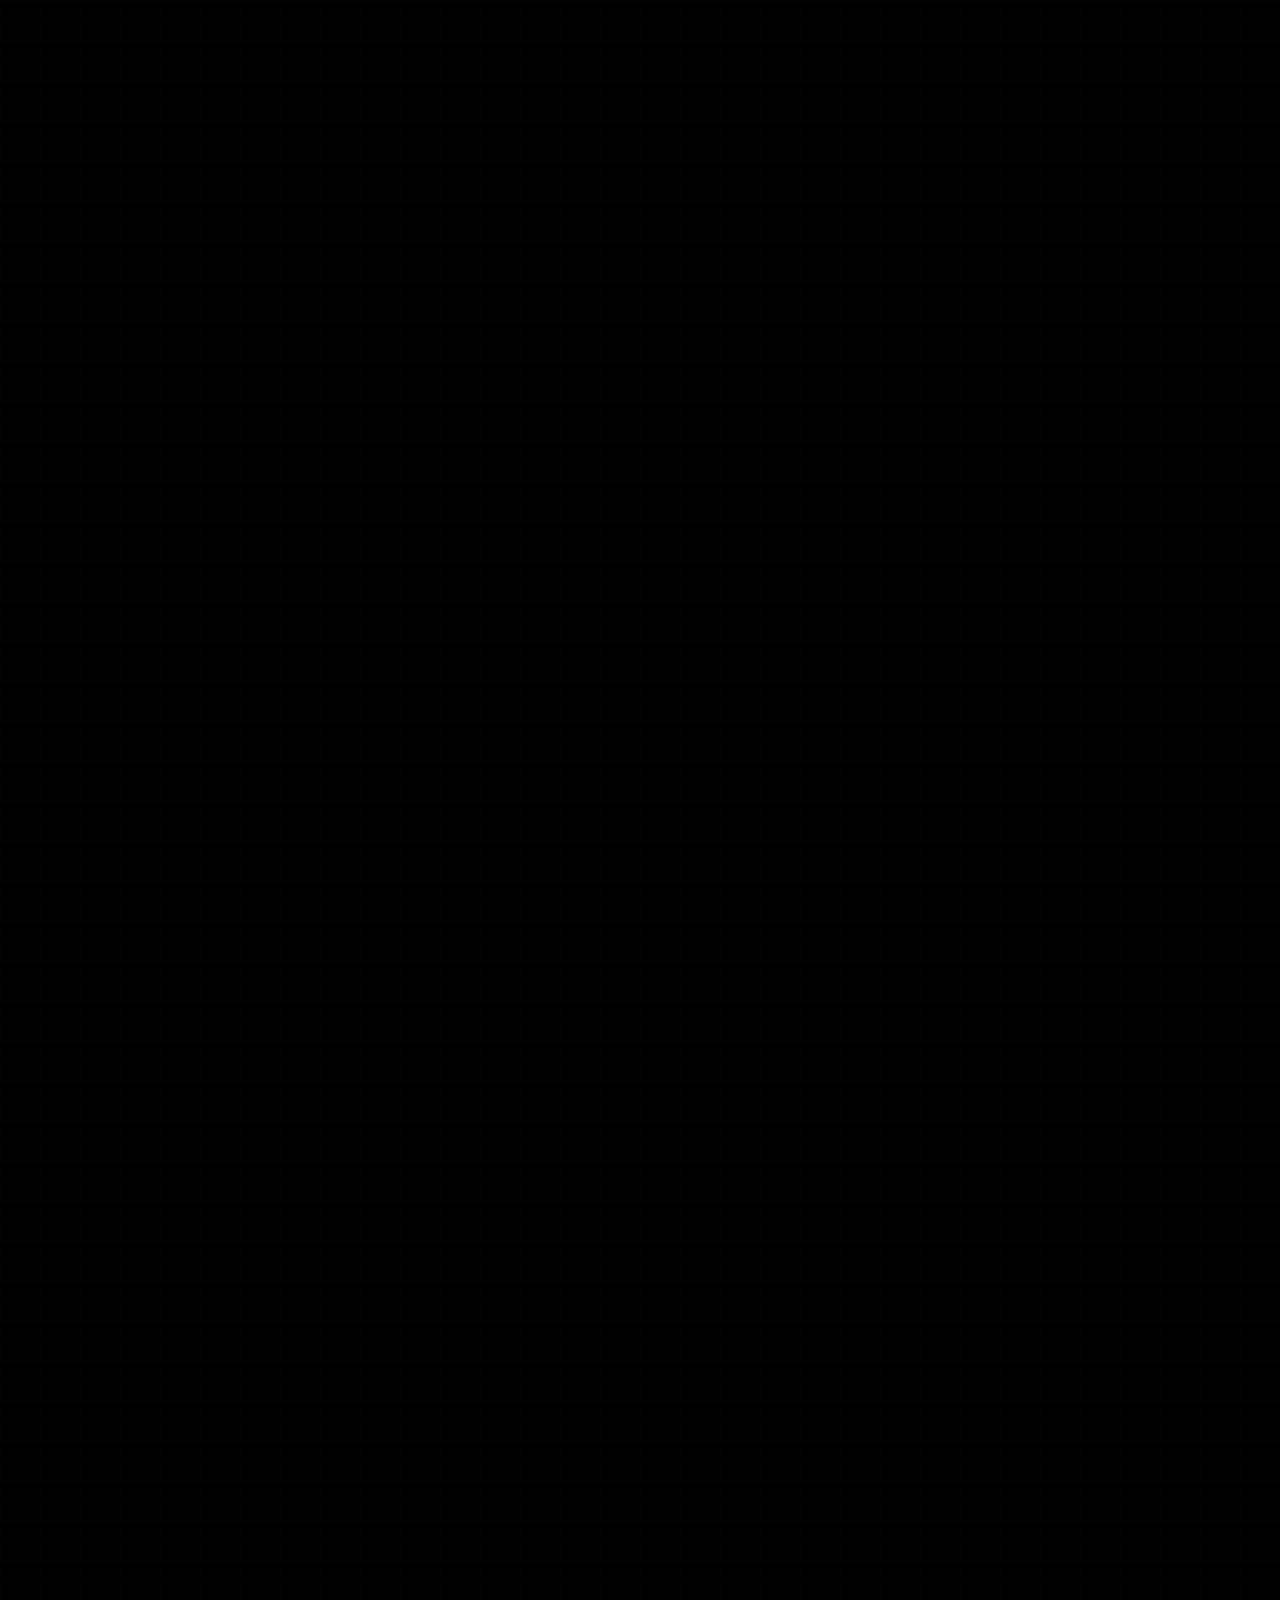
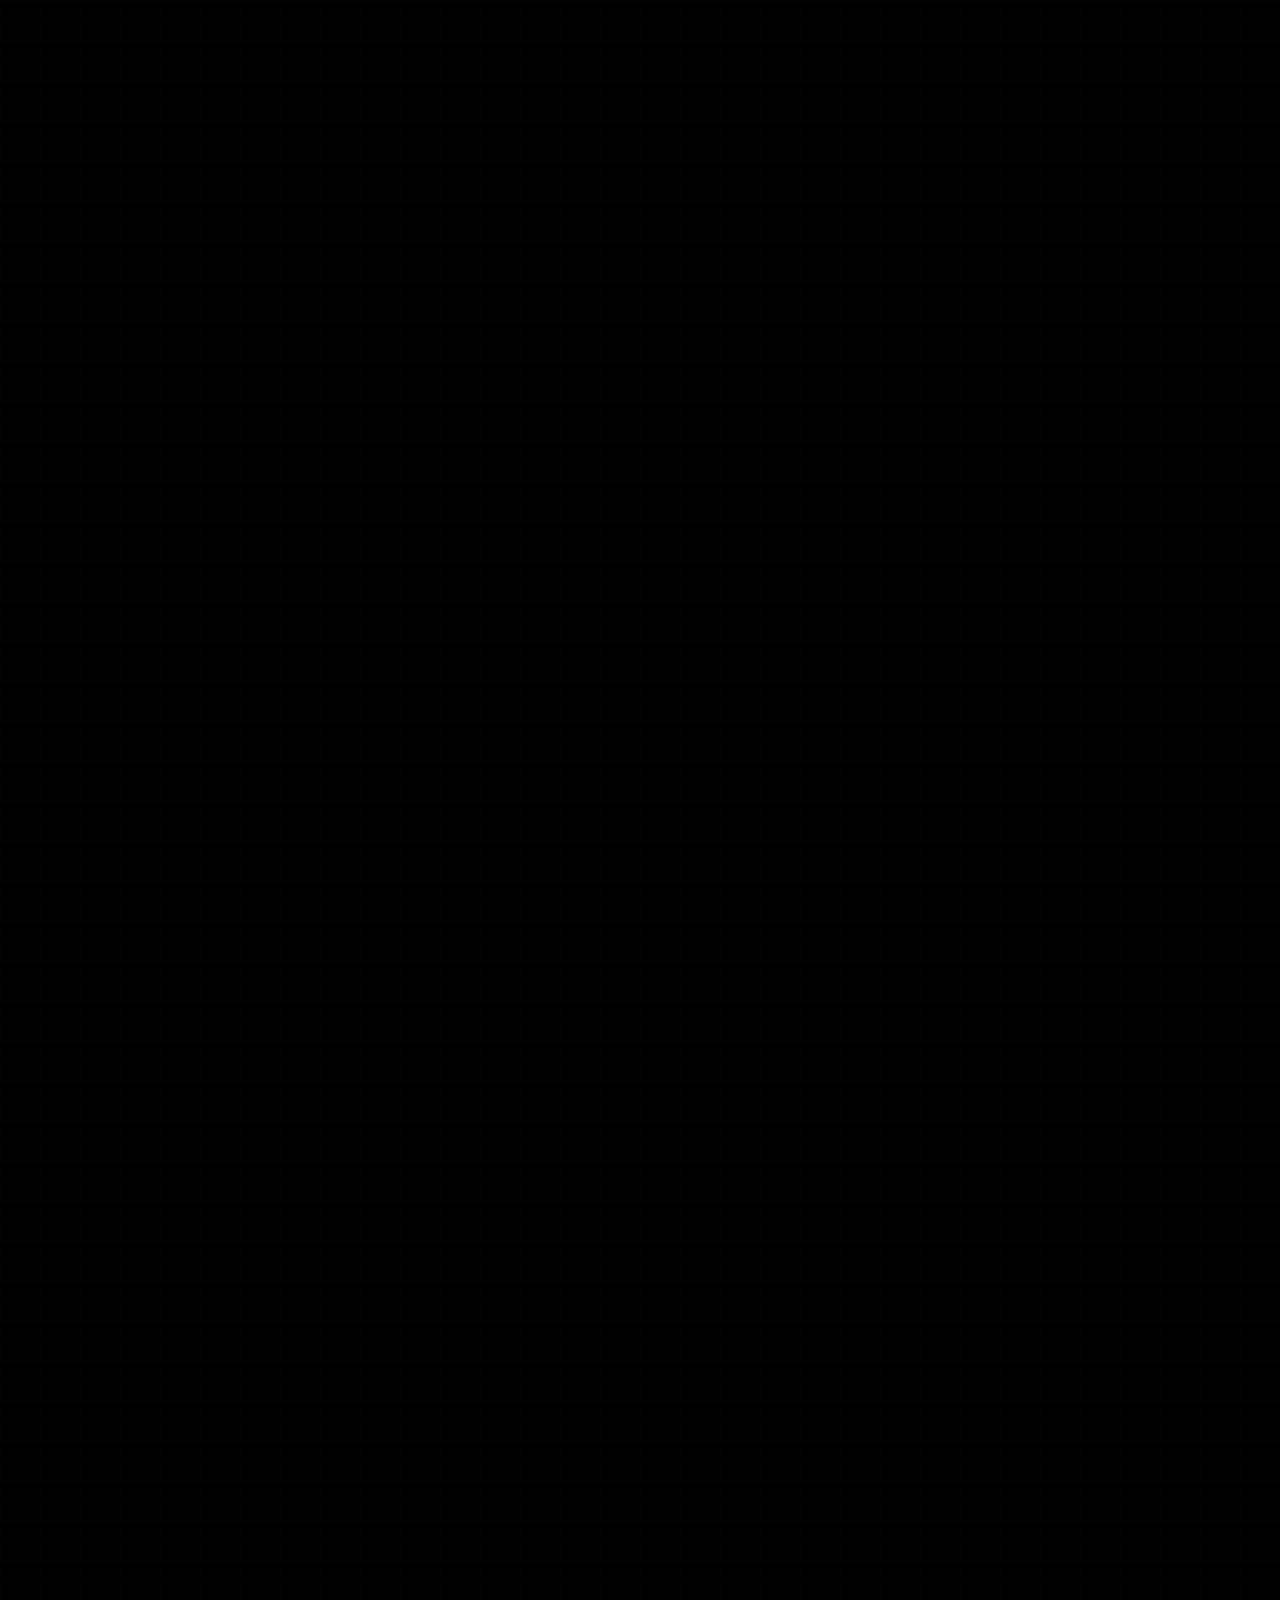
==== commit e9b963c0: "deploy: 39995c4932d695e87f1dea795ad86367186588e5" ====
--- a/index.html
+++ b/index.html
@@ -20,7 +20,7 @@
             document.documentElement.setAttribute('data-theme', savedTheme);
         })();
     </script>
-    <link rel="stylesheet" href="assets/style.css?v=1790281590">
+    <link rel="stylesheet" href="assets/style.css?v=1790634930">
 </head>
 
 <body>
@@ -264,7 +264,7 @@
         </div>
 
         <footer>
-            <p>system_last_sync: 2026-09-24 20:26</p>
+            <p>system_last_sync: 2026-09-28 22:35</p>
             <p>
                 <a href="https://github.com/tiw302/iso-deployment-bot" class="stats-link"><svg xmlns="http://www.w3.org/2000/svg"
                         width="16" height="16" viewBox="0 0 24 24" fill="none" stroke="currentColor" stroke-width="2"
@@ -327,7 +327,7 @@
         </div>
     </dialog>
 
-    <script src="assets/script.js?v=1790281590"></script>
+    <script src="assets/script.js?v=1790634930"></script>
 </body>
 
 </html>
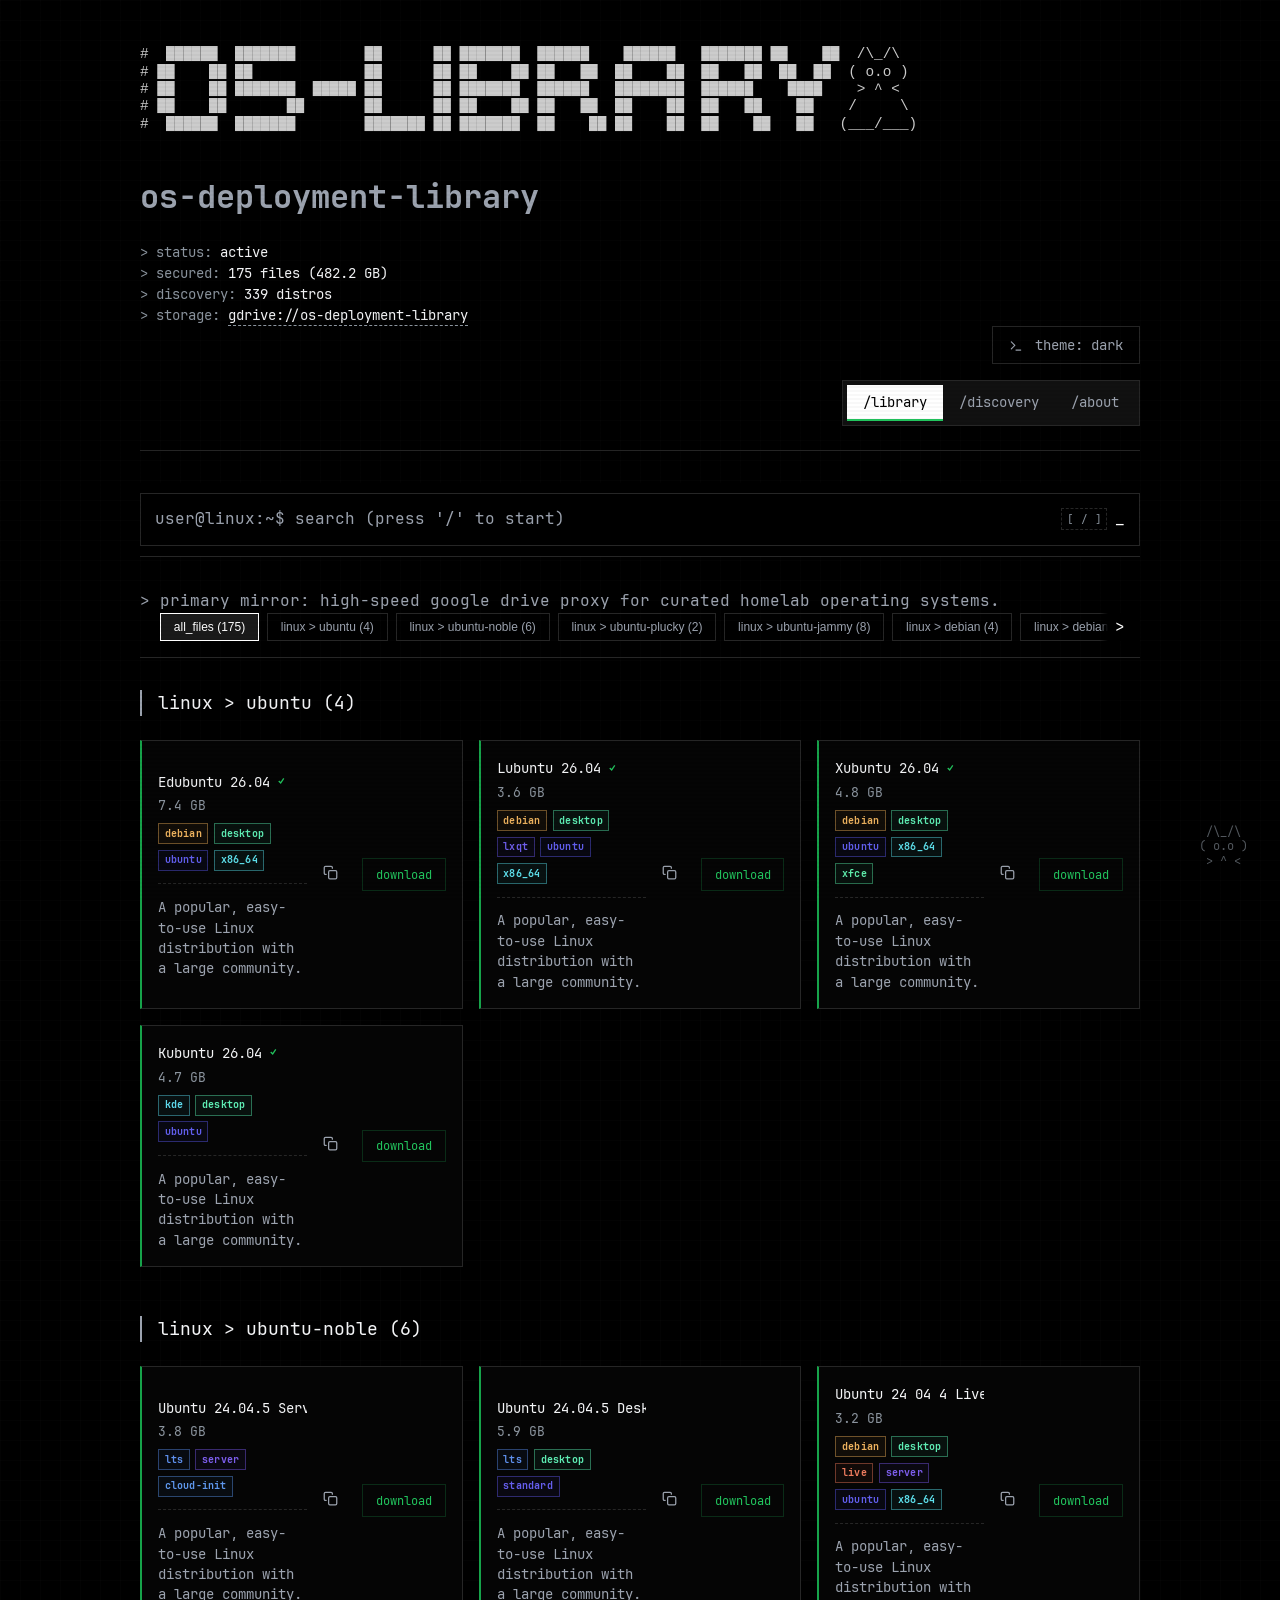
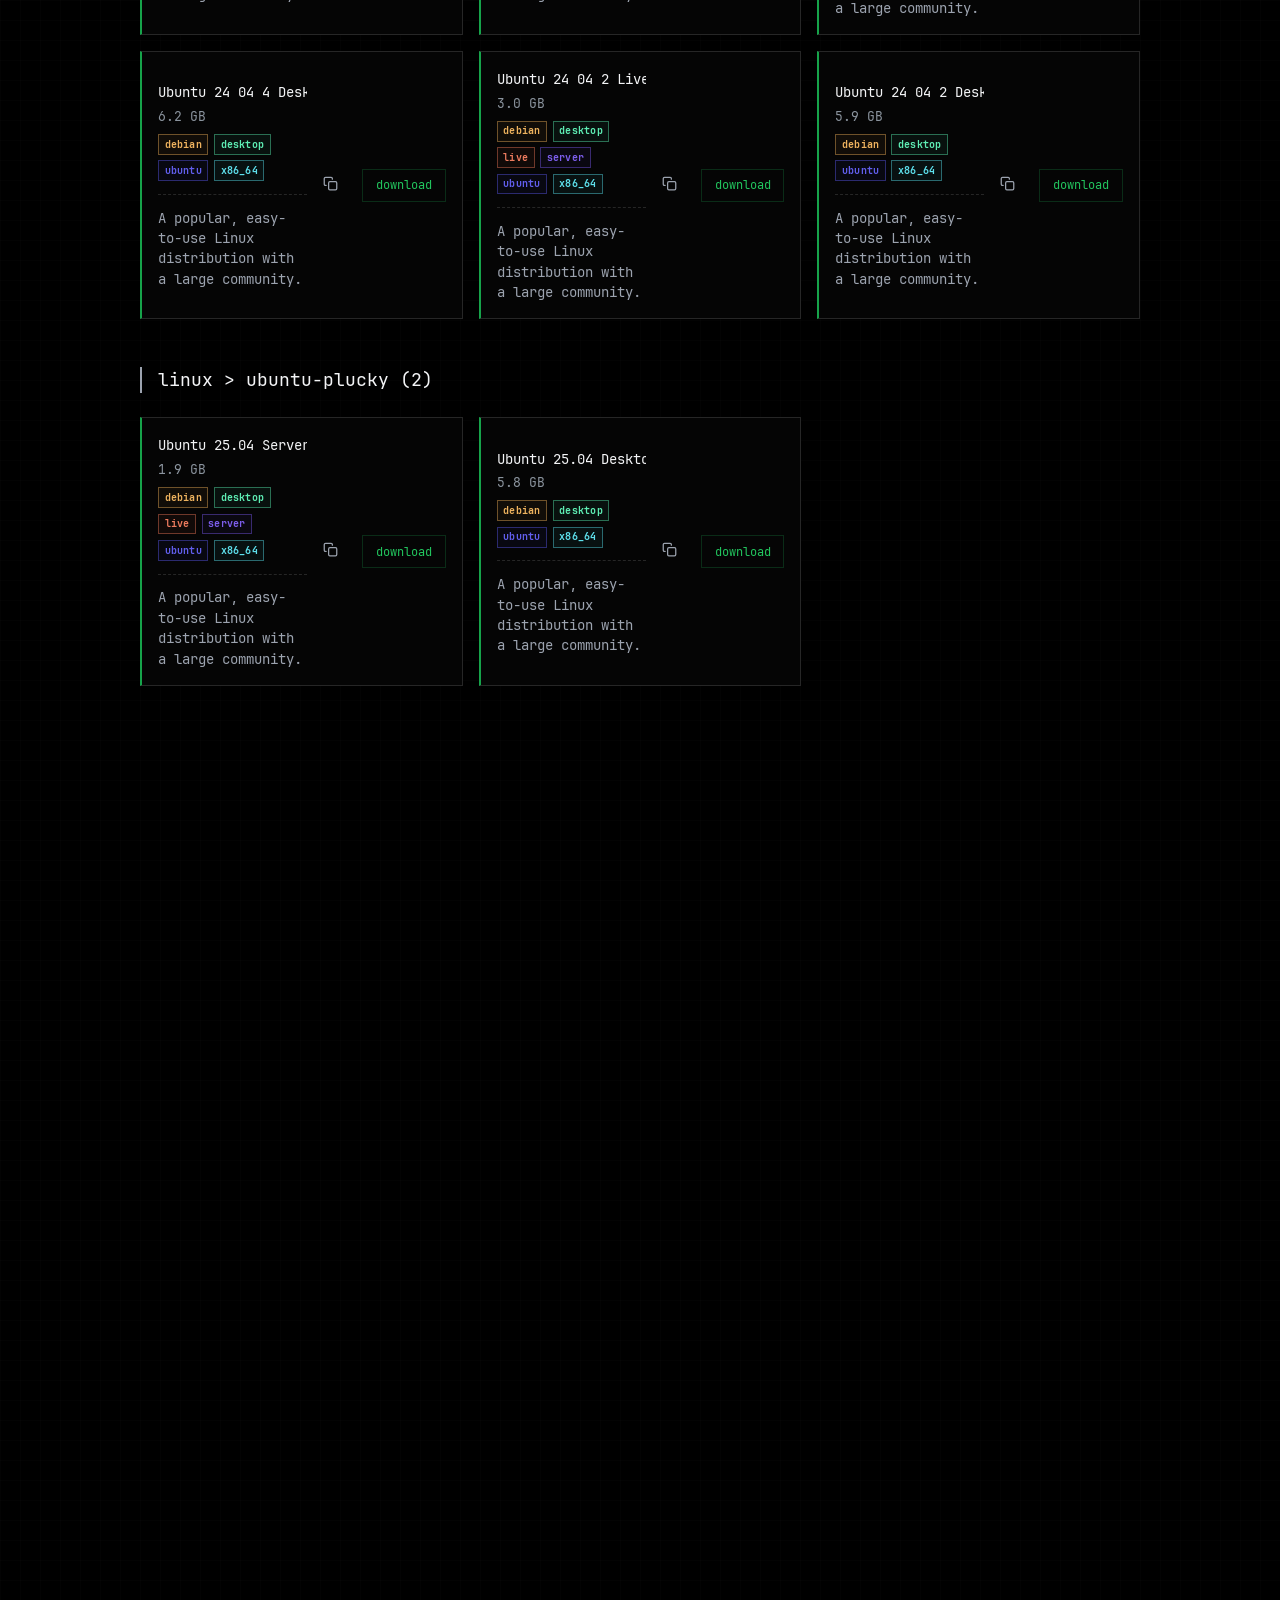
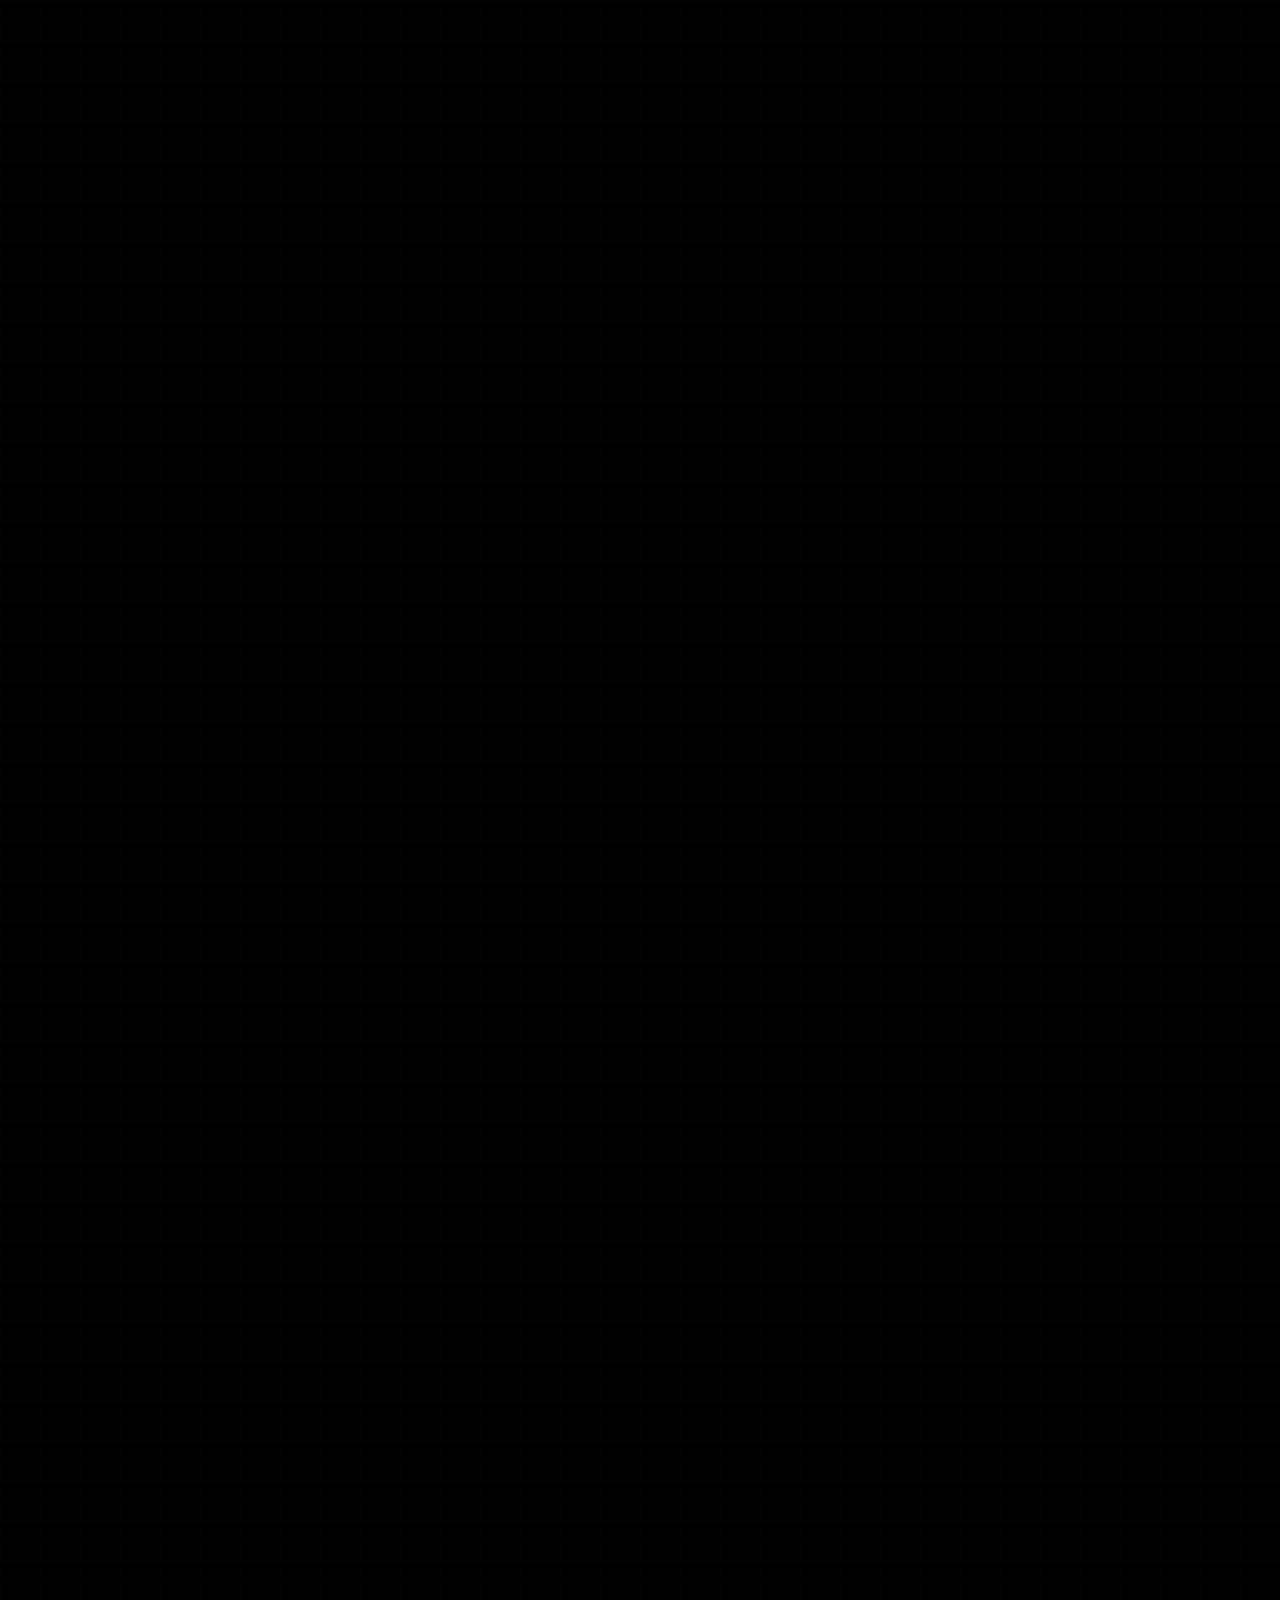
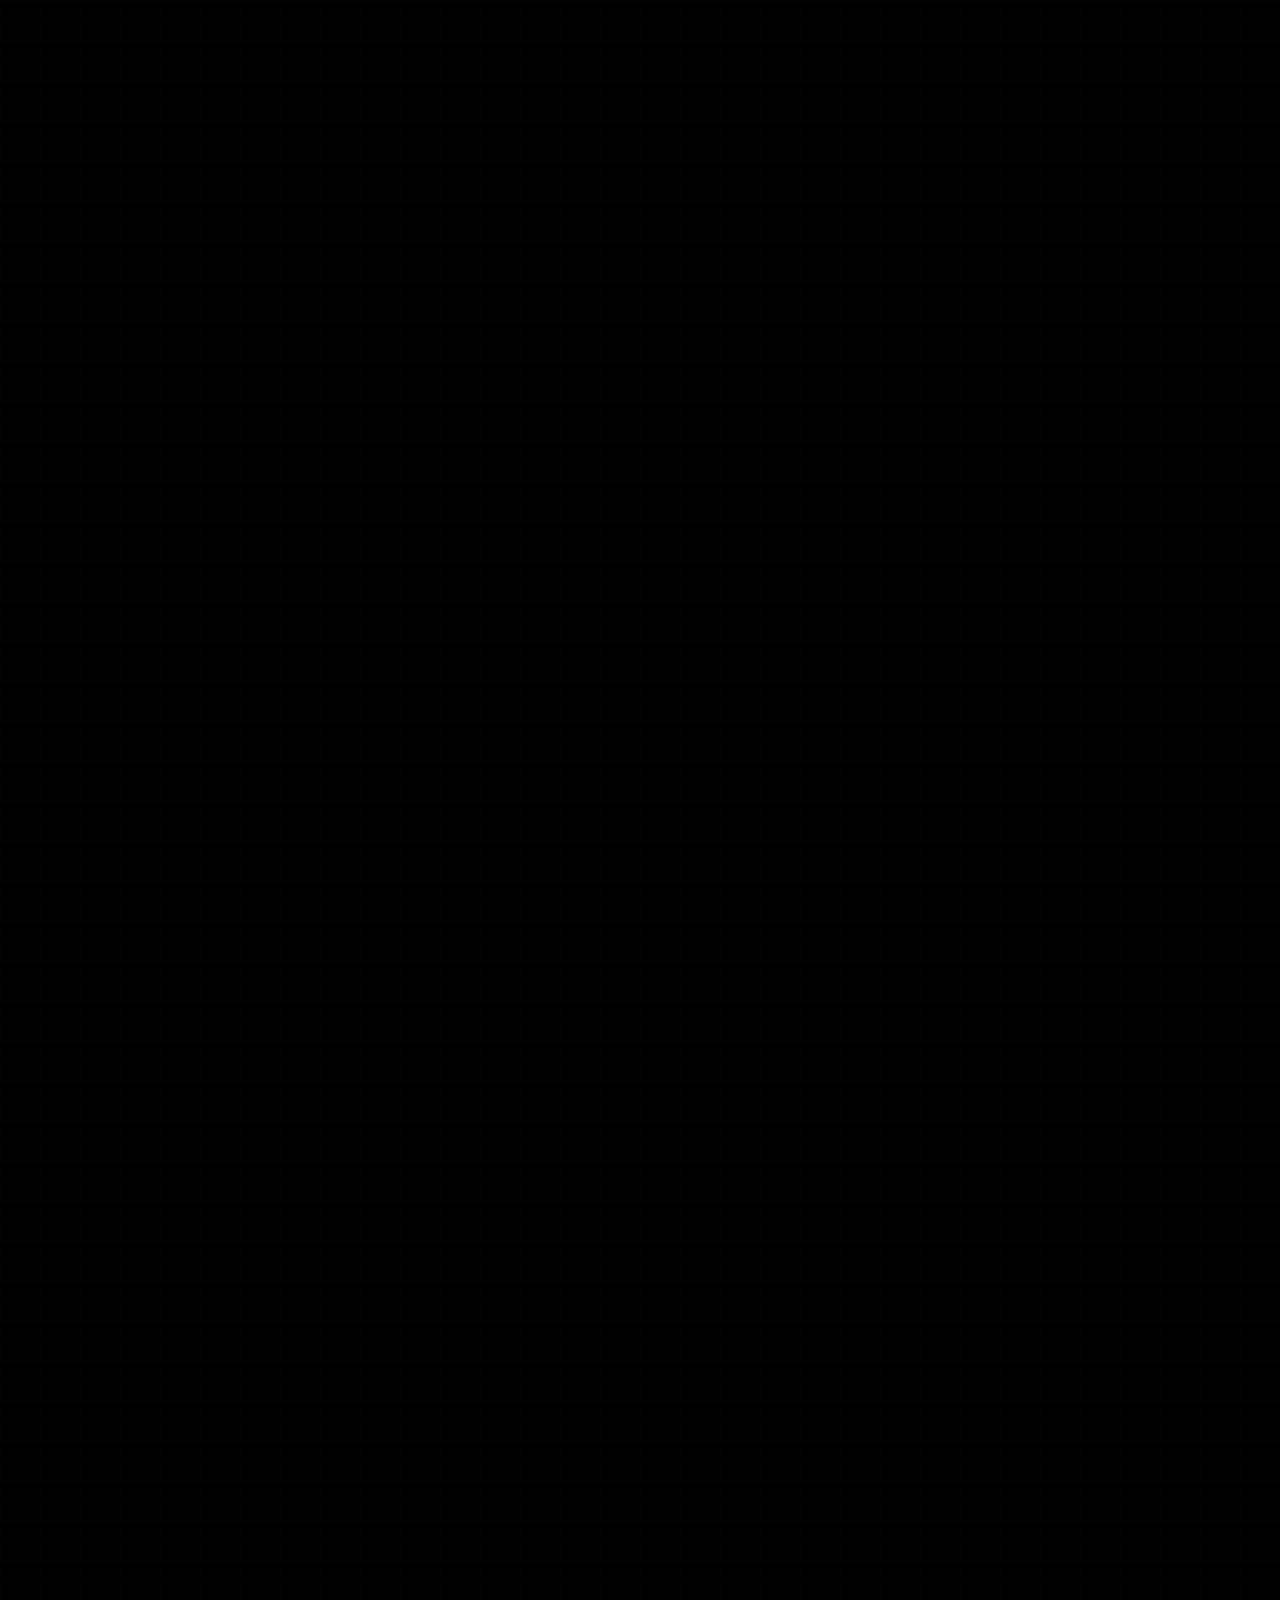
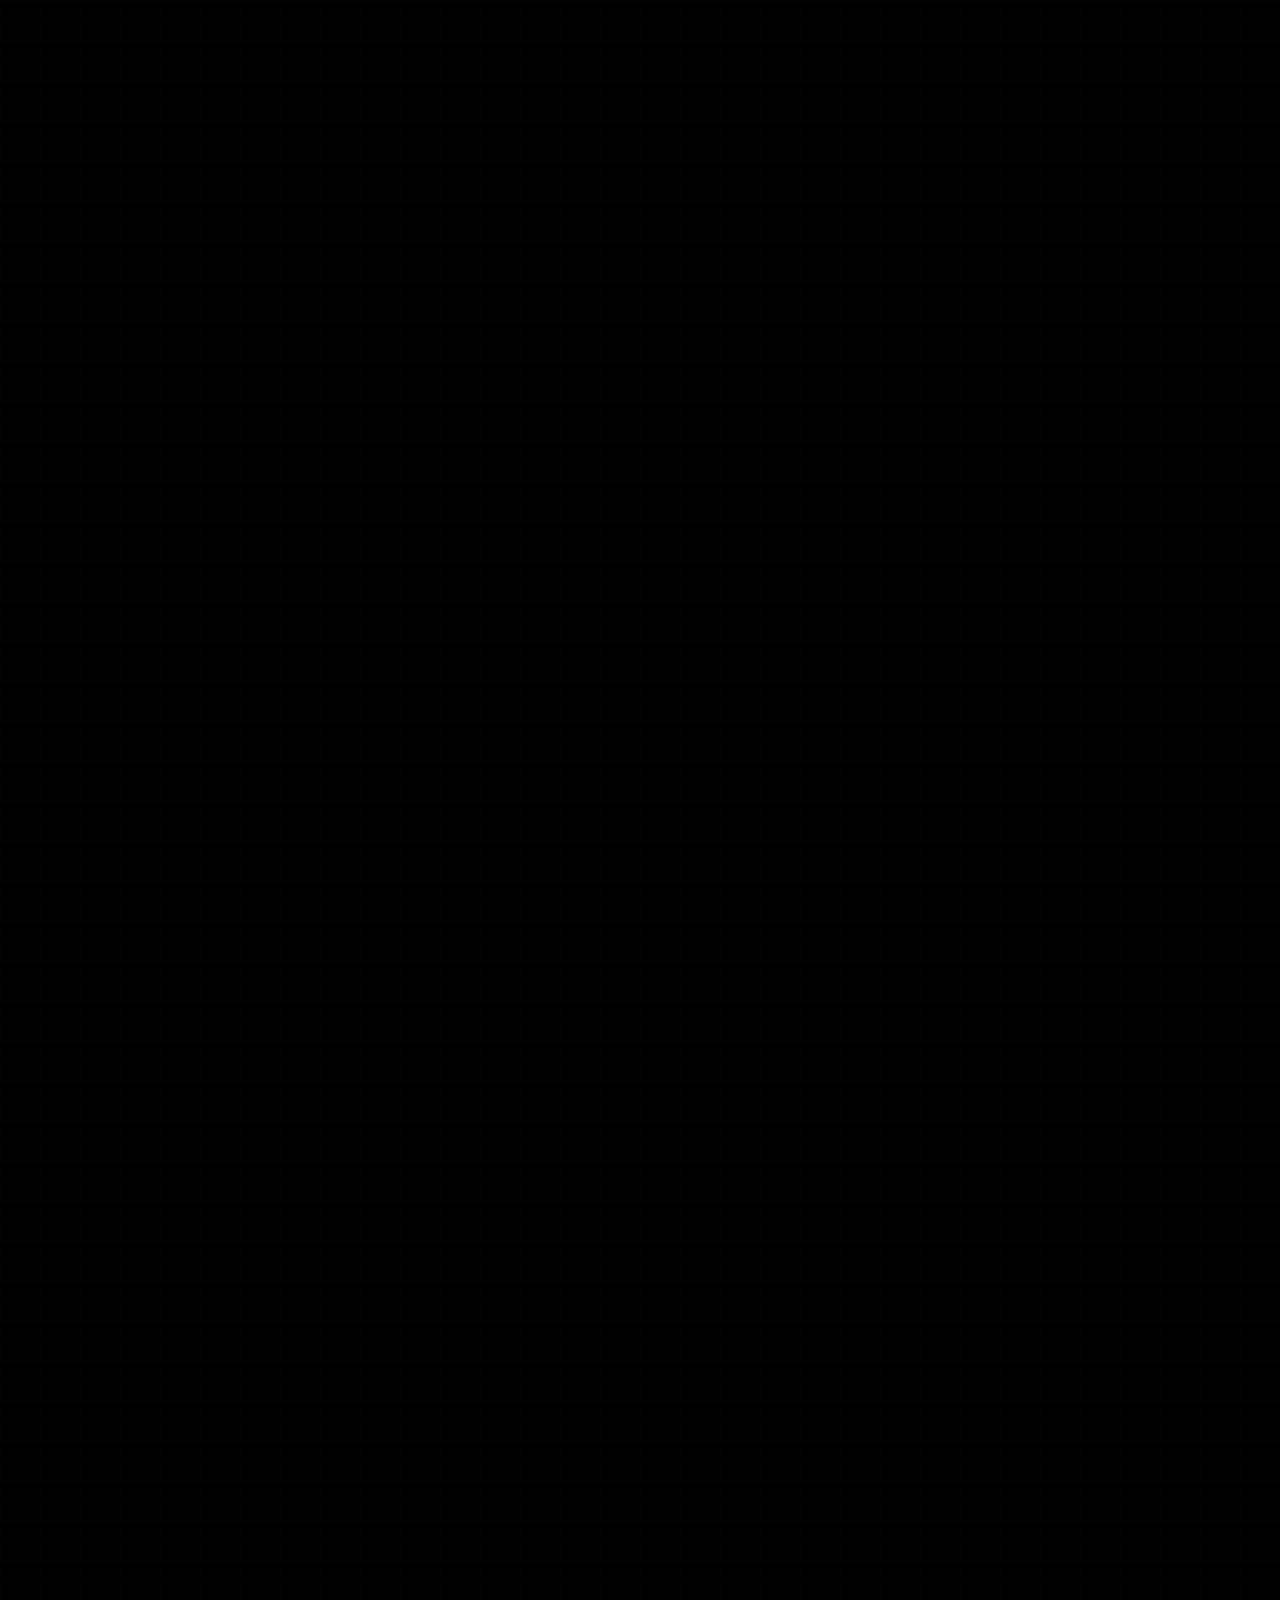
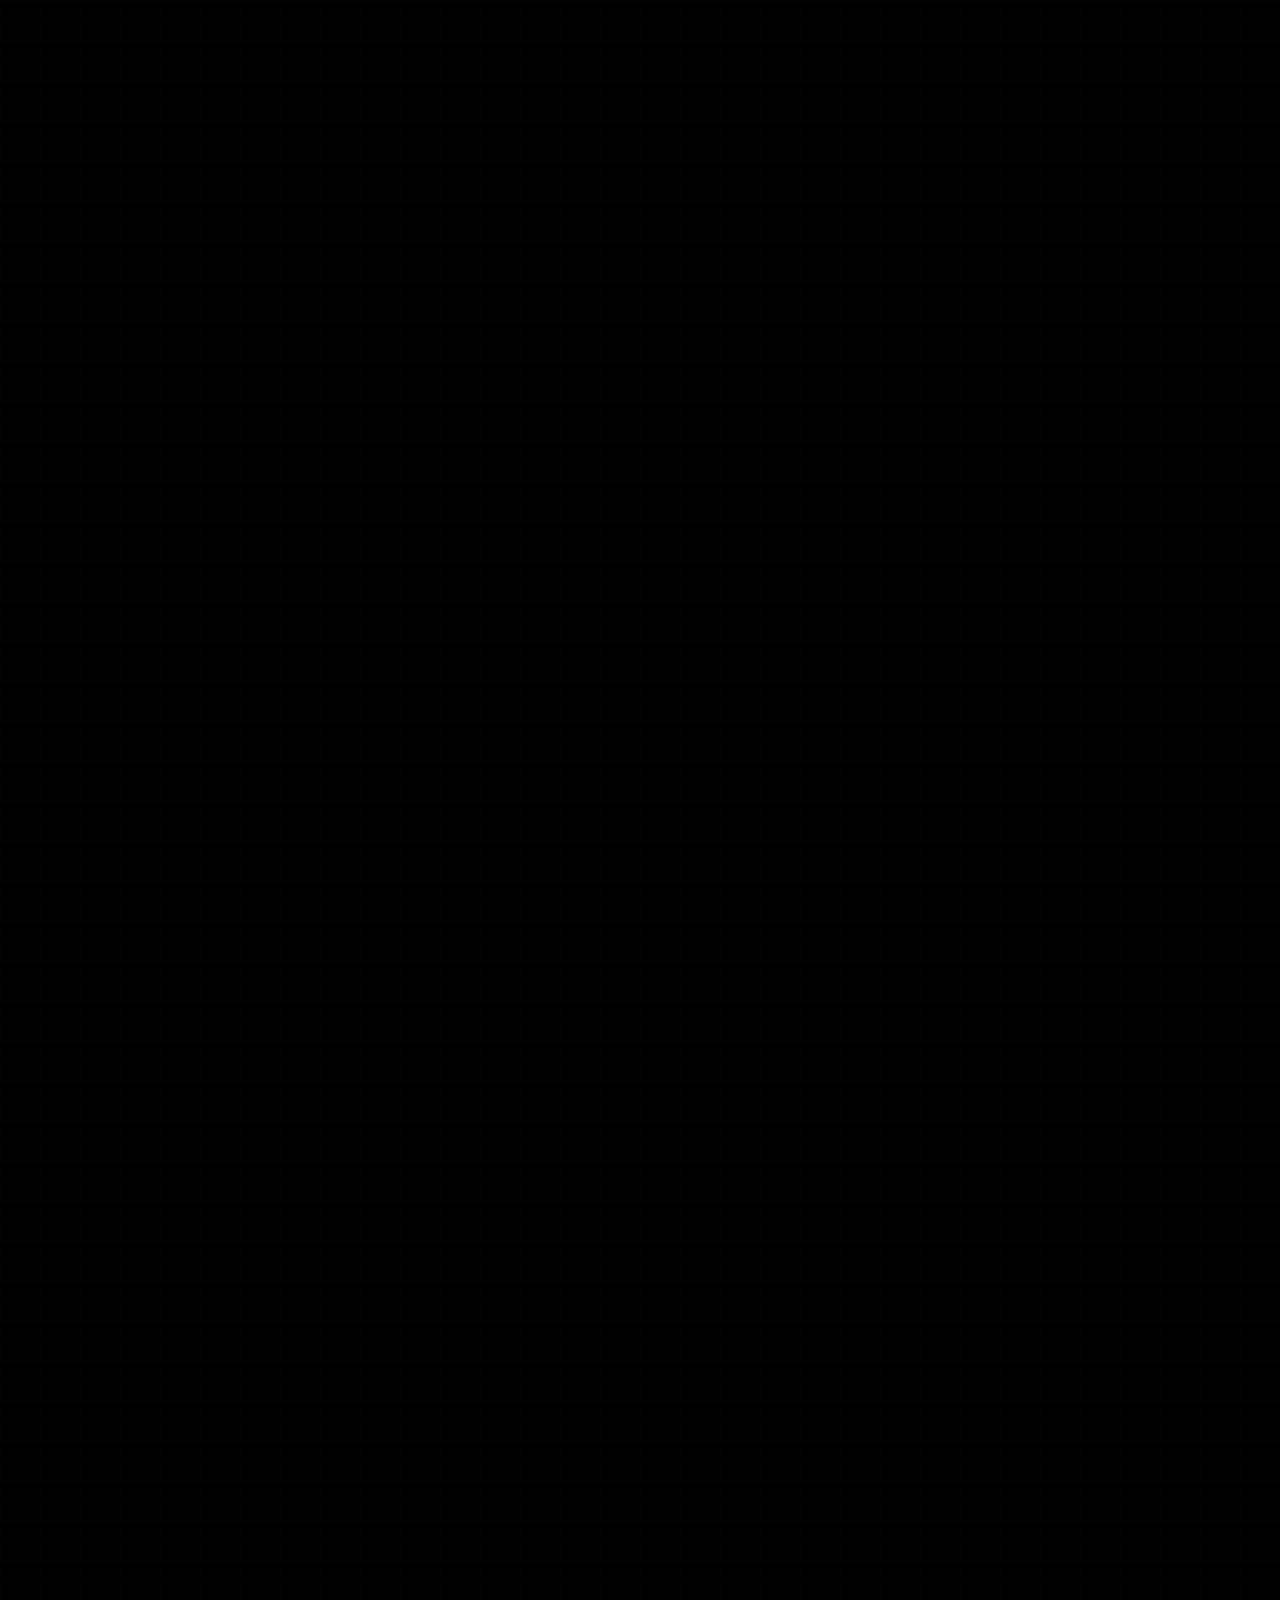
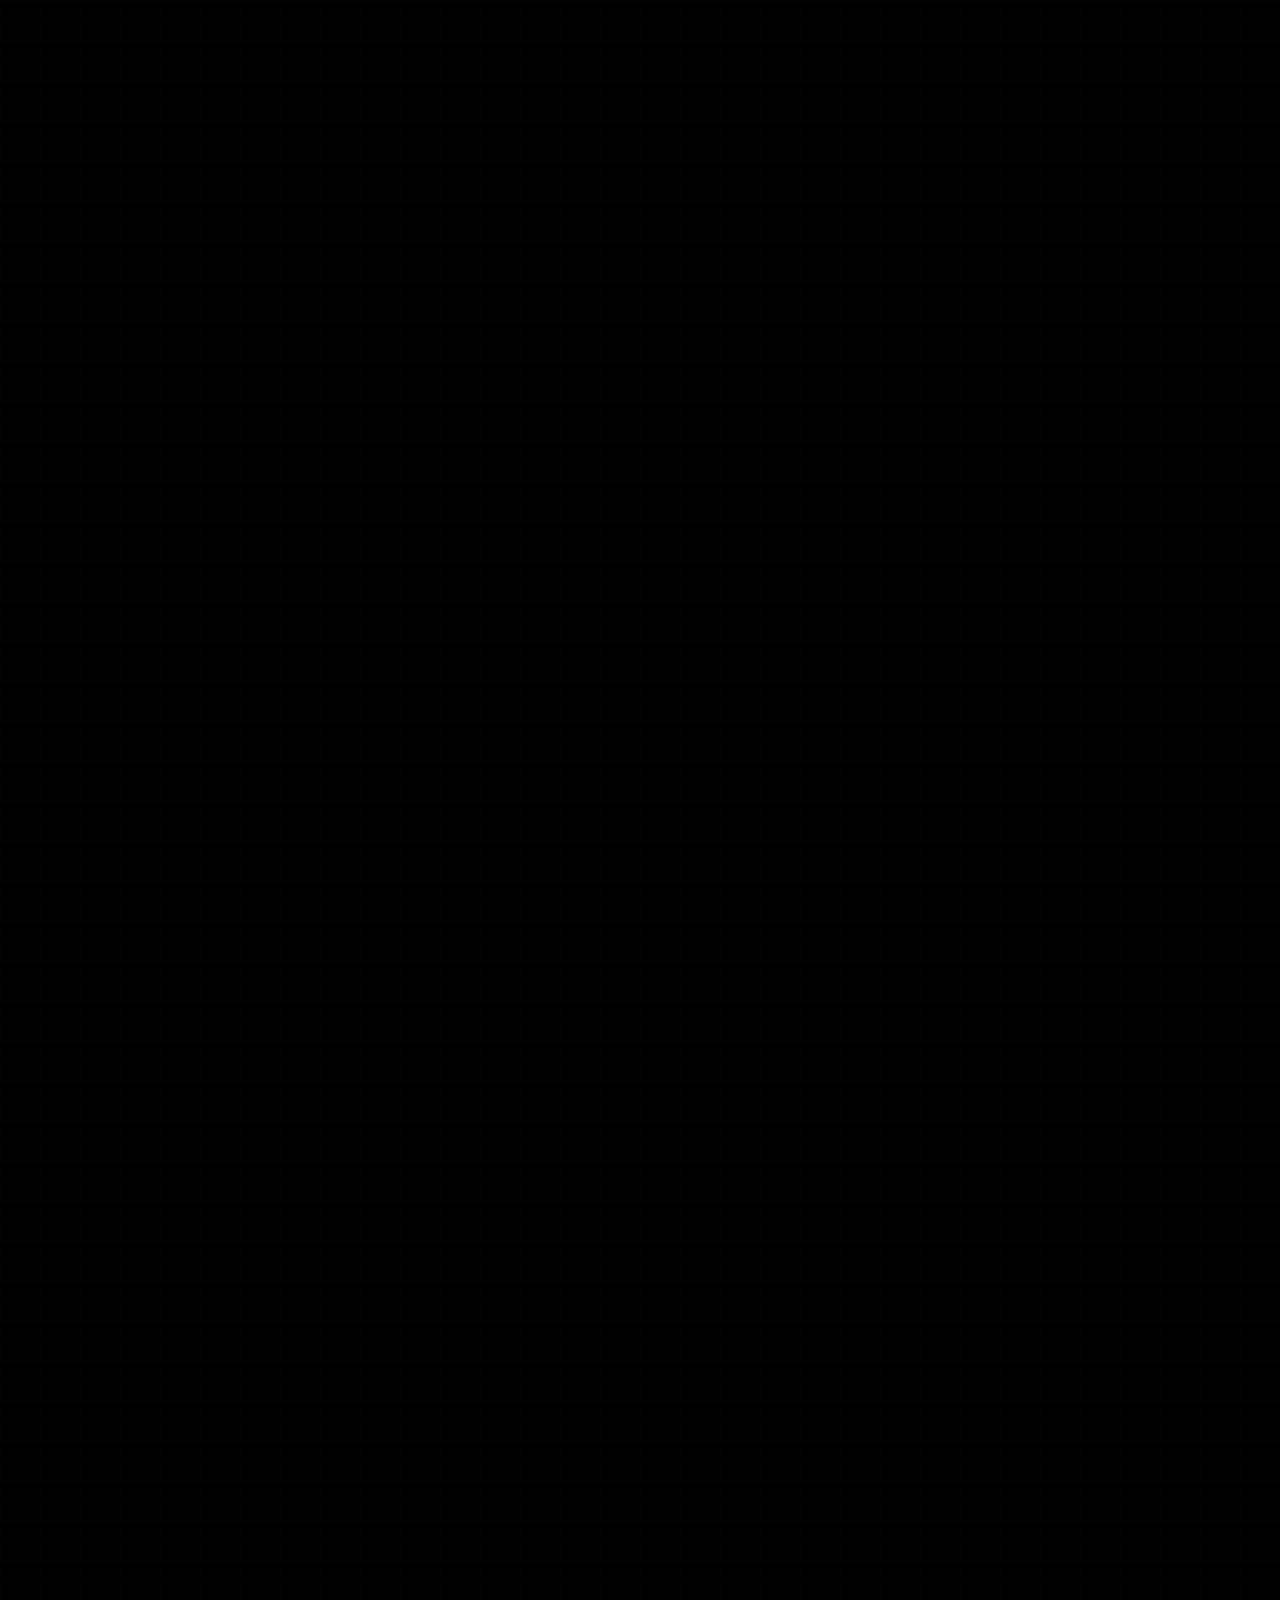
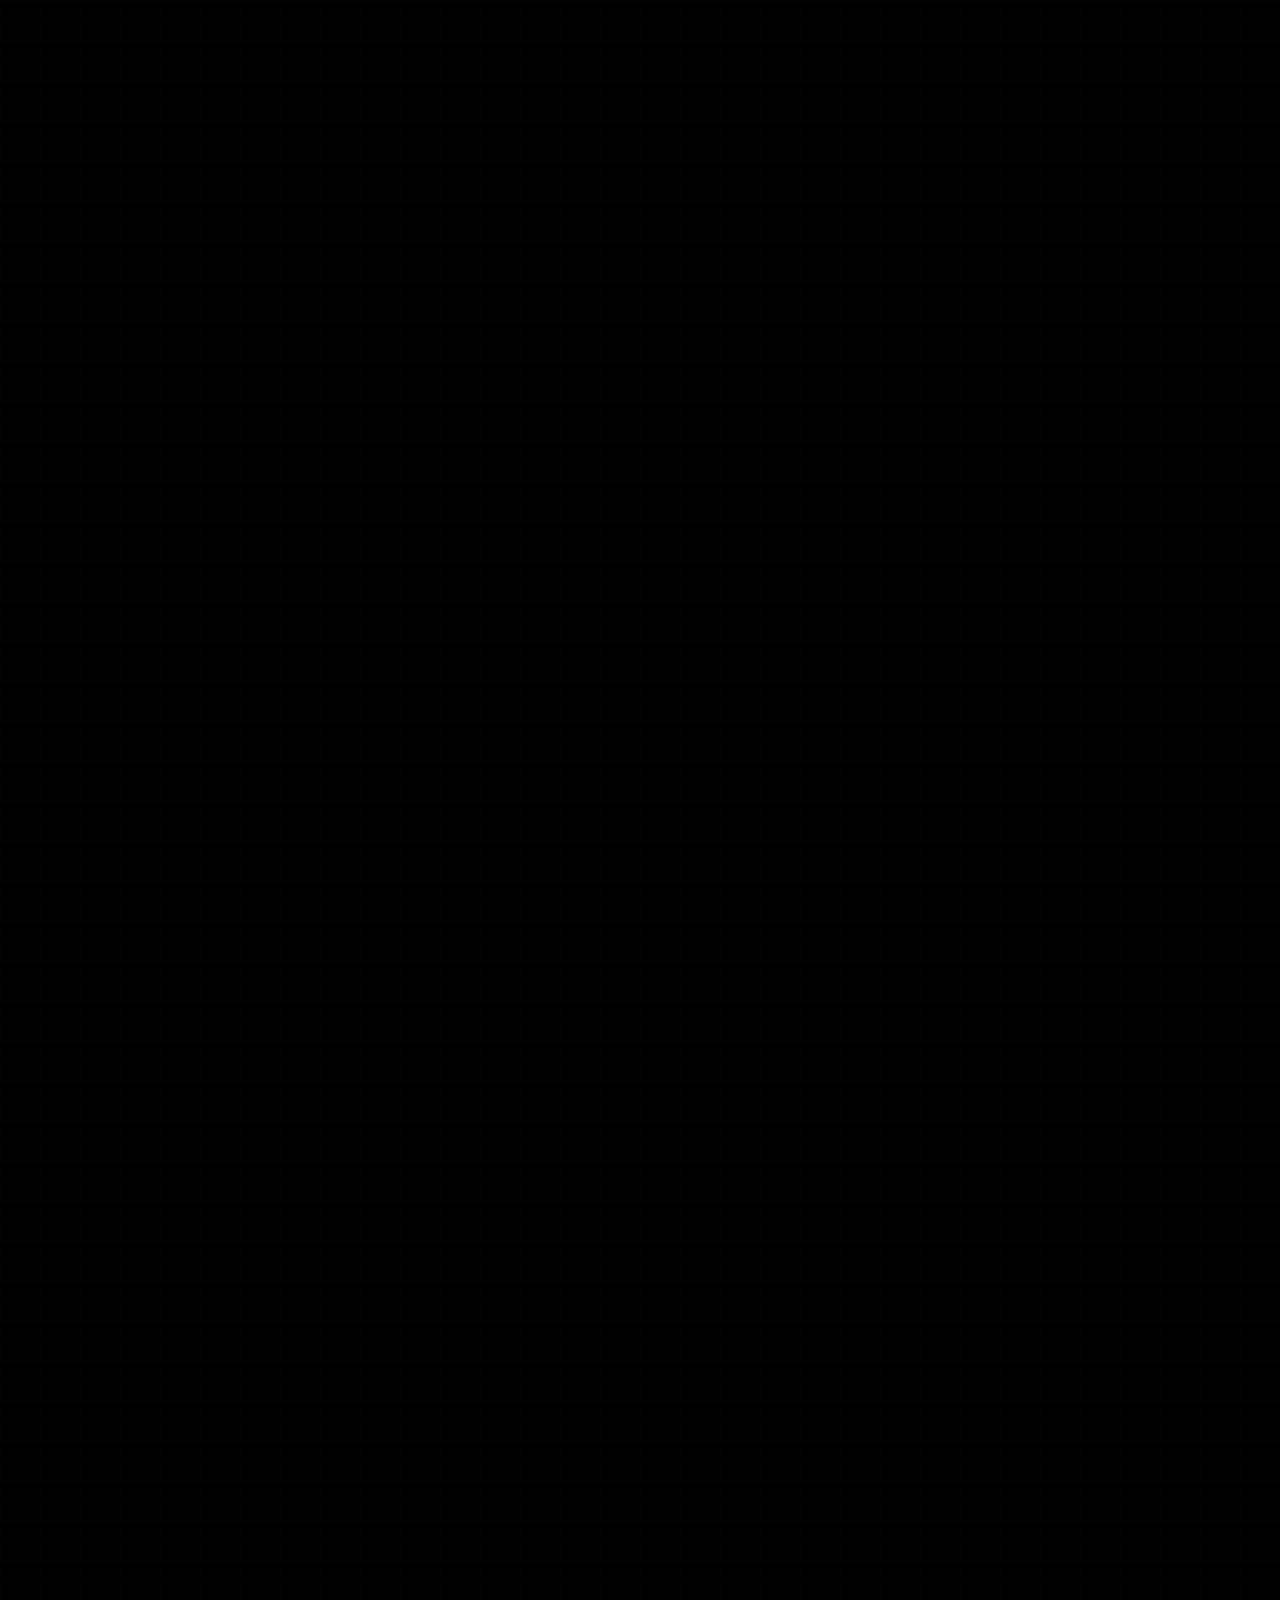
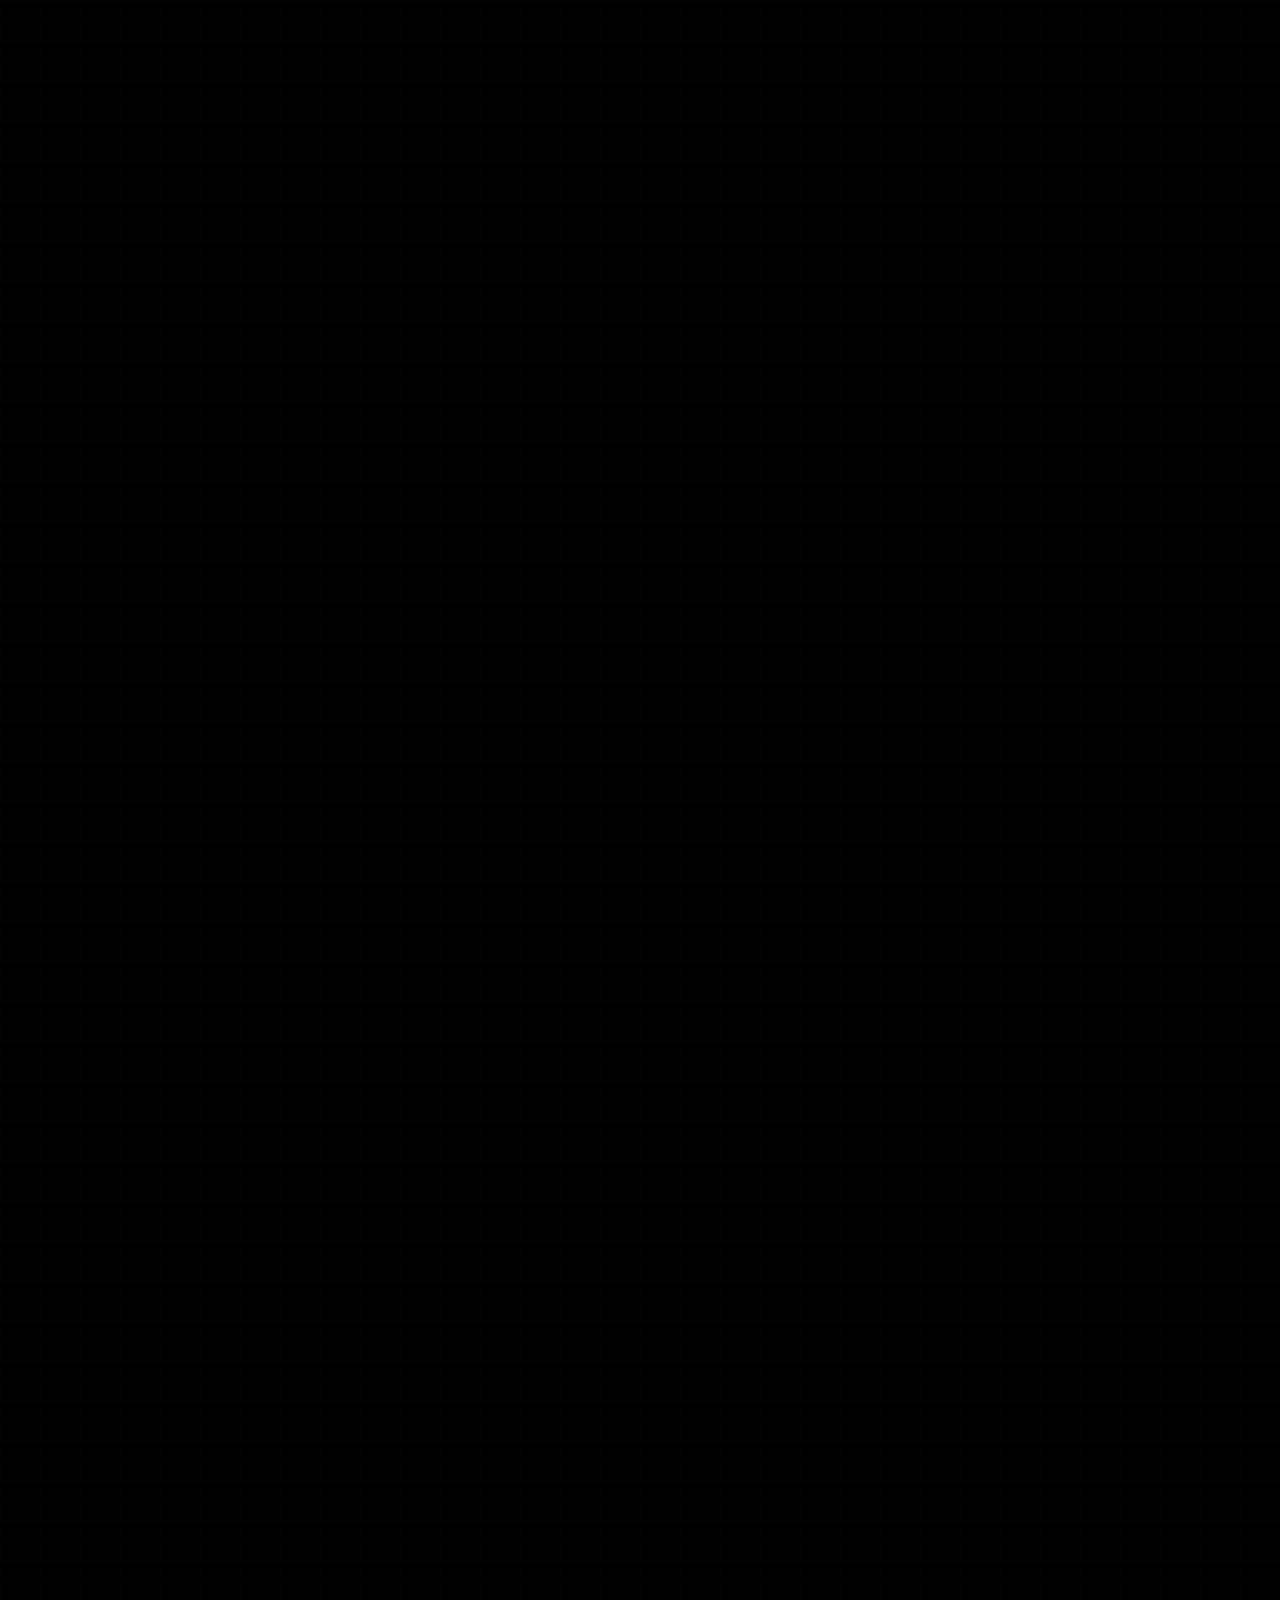
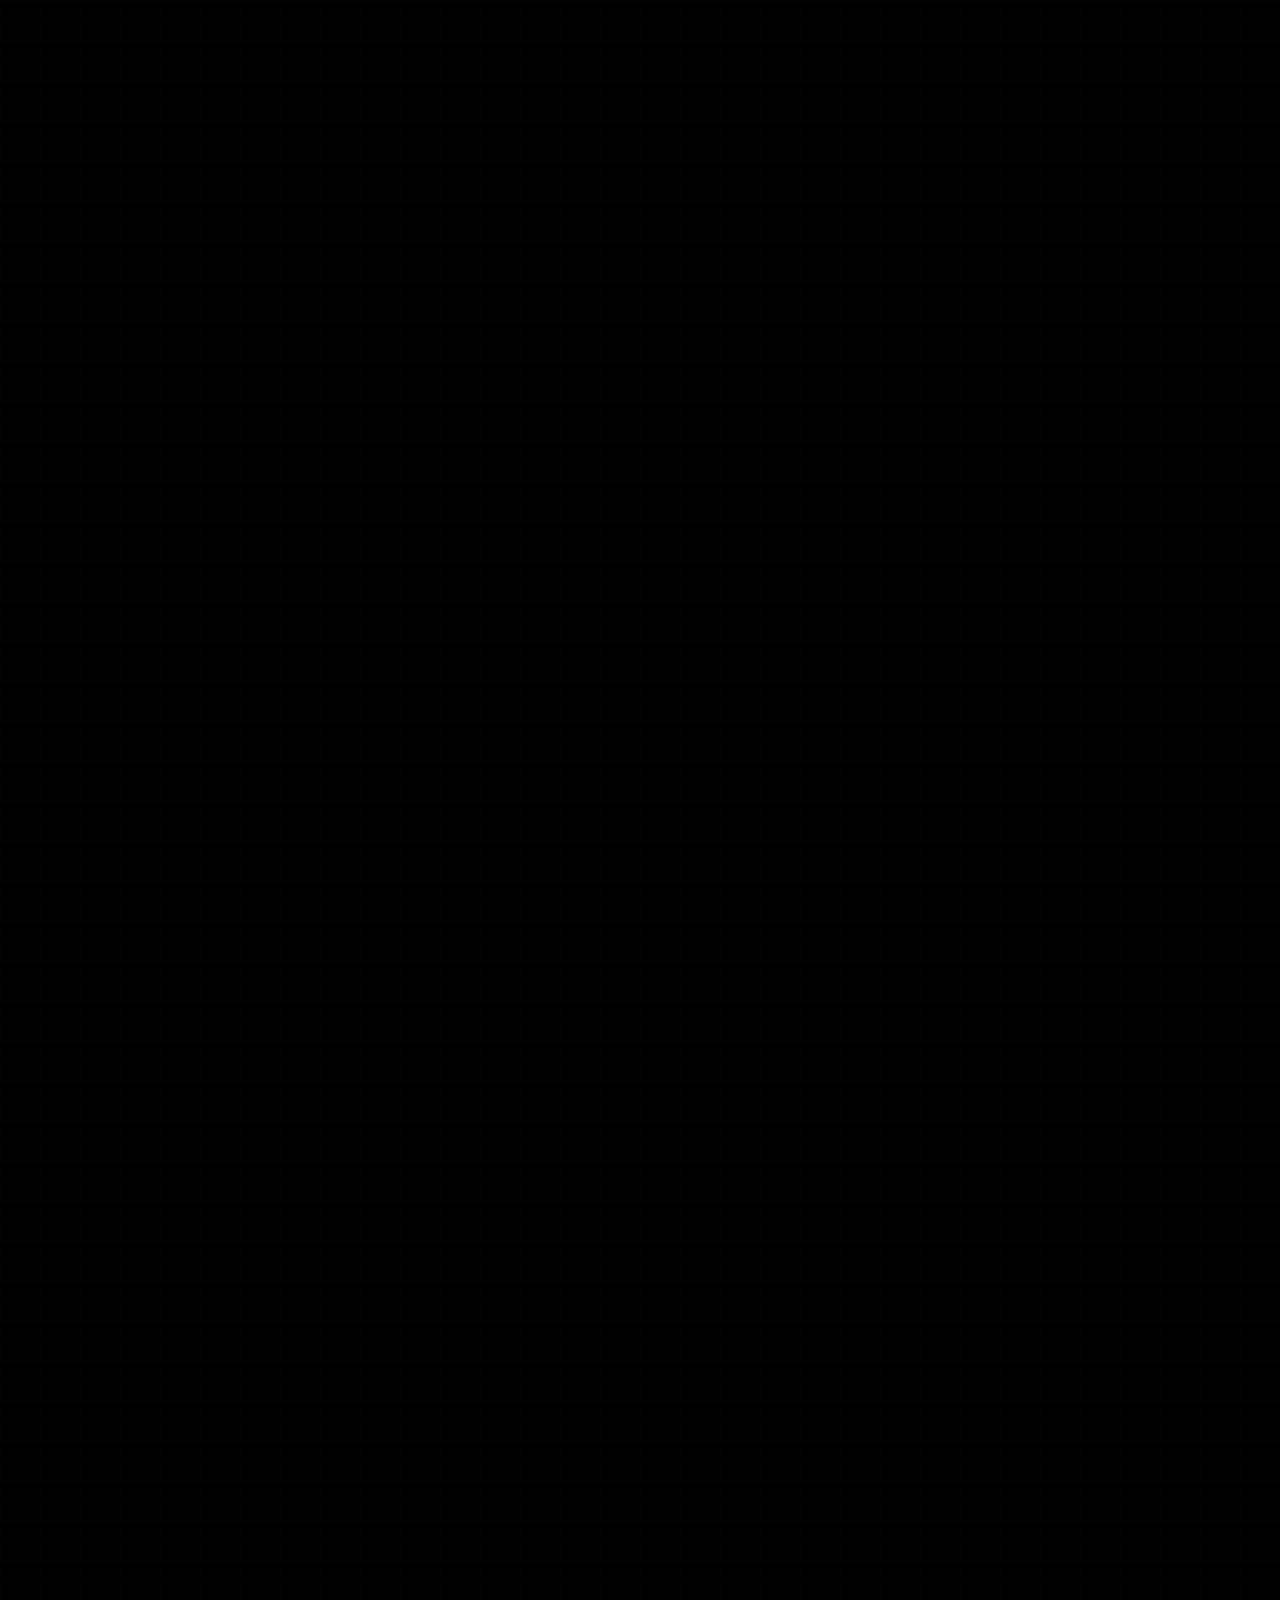
==== commit ad7732c2: "deploy: 414968443419b834939b5361f5f05a3083a87f5d" ====
--- a/index.html
+++ b/index.html
@@ -20,7 +20,7 @@
             document.documentElement.setAttribute('data-theme', savedTheme);
         })();
     </script>
-    <link rel="stylesheet" href="assets/style.css?v=1790634930">
+    <link rel="stylesheet" href="assets/style.css?v=1791242020">
 </head>
 
 <body>
@@ -91,7 +91,7 @@
                 <div class="scroll-arrow right-arrow" id="libArrowRight">&gt;</div>
             </div>
             <div id="librarySections">
-                <section class="category-section library-section" id="lib_cat_0"><div class="category-title">linux > ubuntu (4)</div><div class="grid"><div class="iso-card secured" data-name="edubuntu 26.04" data-details="{&quot;name&quot;: &quot;Edubuntu 26.04&quot;, &quot;developer&quot;: &quot;Canonical Ltd. / Ubuntu Community&quot;, &quot;type&quot;: &quot;Linux (Debian-based)&quot;, &quot;default_user&quot;: &quot;ubuntu (or installer setup)&quot;, &quot;docs&quot;: &quot;https://help.ubuntu.com&quot;, &quot;notes&quot;: &quot;Highly recommended for both virtualization templates and cloud-init deployments.&quot;, &quot;description&quot;: &quot;A popular, easy-to-use Linux distribution with a large community.&quot;, &quot;sha256&quot;: &quot;e2255cca689450e368d504fbbc28a2b8086f3e871d5364ca14409391e6985ac3&quot;, &quot;tags&quot;: [&quot;debian&quot;, &quot;desktop&quot;, &quot;ubuntu&quot;, &quot;x86_64&quot;], &quot;filename&quot;: &quot;edubuntu-26.04-desktop-amd64.iso&quot;}"><div class="iso-info"><div class="iso-name">Edubuntu 26.04 <span class="status-secured">✓</span></div><div class="iso-size">7.4 GB</div><div class="iso-tags"><span class="tag-badge tag-debian">debian</span><span class="tag-badge tag-desktop">desktop</span><span class="tag-badge tag-ubuntu">ubuntu</span><span class="tag-badge tag-x86_64">x86_64</span></div><div class="iso-desc">A popular, easy-to-use Linux distribution with a large community.</div></div><div class="iso-actions"><button class="btn-copy" data-url="https://drive.google.com/uc?export=download&id=1tVZwE2jmdu4B6V6GUej3uhYYOLtUXhYF" title="Copy Link"><svg width="15" height="15" viewBox="0 0 24 24" fill="none" stroke="currentColor" stroke-width="2" stroke-linecap="round" stroke-linejoin="round"><rect x="9" y="9" width="13" height="13" rx="2" ry="2"></rect><path d="M5 15H4a2 2 0 0 1-2-2V4a2 2 0 0 1 2-2h9a2 2 0 0 1 2 2v1"></path></svg></button><a href="https://drive.google.com/uc?export=download&id=1tVZwE2jmdu4B6V6GUej3uhYYOLtUXhYF" target="_blank" class="btn-download btn-gdrive-dl">download</a></div></div><div class="iso-card secured" data-name="lubuntu 26.04" data-details="{&quot;name&quot;: &quot;Lubuntu 26.04&quot;, &quot;developer&quot;: &quot;Canonical Ltd. / Ubuntu Community&quot;, &quot;type&quot;: &quot;Linux (Debian-based)&quot;, &quot;default_user&quot;: &quot;ubuntu (or installer setup)&quot;, &quot;docs&quot;: &quot;https://help.ubuntu.com&quot;, &quot;notes&quot;: &quot;Highly recommended for both virtualization templates and cloud-init deployments.&quot;, &quot;description&quot;: &quot;A popular, easy-to-use Linux distribution with a large community.&quot;, &quot;sha256&quot;: &quot;a9eef9e75c139caa428d11799f681e2d29e6ba7e22aa045d9a64599d45cd12ff&quot;, &quot;tags&quot;: [&quot;debian&quot;, &quot;desktop&quot;, &quot;lxqt&quot;, &quot;ubuntu&quot;, &quot;x86_64&quot;], &quot;filename&quot;: &quot;lubuntu-26.04-desktop-amd64.iso&quot;}"><div class="iso-info"><div class="iso-name">Lubuntu 26.04 <span class="status-secured">✓</span></div><div class="iso-size">3.6 GB</div><div class="iso-tags"><span class="tag-badge tag-debian">debian</span><span class="tag-badge tag-desktop">desktop</span><span class="tag-badge tag-lxqt">lxqt</span><span class="tag-badge tag-ubuntu">ubuntu</span><span class="tag-badge tag-x86_64">x86_64</span></div><div class="iso-desc">A popular, easy-to-use Linux distribution with a large community.</div></div><div class="iso-actions"><button class="btn-copy" data-url="https://drive.google.com/uc?export=download&id=1Y4P6LEXvelXuDW9NBWL6ckpPQgKLDy_Y" title="Copy Link"><svg width="15" height="15" viewBox="0 0 24 24" fill="none" stroke="currentColor" stroke-width="2" stroke-linecap="round" stroke-linejoin="round"><rect x="9" y="9" width="13" height="13" rx="2" ry="2"></rect><path d="M5 15H4a2 2 0 0 1-2-2V4a2 2 0 0 1 2-2h9a2 2 0 0 1 2 2v1"></path></svg></button><a href="https://drive.google.com/uc?export=download&id=1Y4P6LEXvelXuDW9NBWL6ckpPQgKLDy_Y" target="_blank" class="btn-download btn-gdrive-dl">download</a></div></div><div class="iso-card secured" data-name="xubuntu 26.04" data-details="{&quot;name&quot;: &quot;Xubuntu 26.04&quot;, &quot;developer&quot;: &quot;Canonical Ltd. / Ubuntu Community&quot;, &quot;type&quot;: &quot;Linux (Debian-based)&quot;, &quot;default_user&quot;: &quot;ubuntu (or installer setup)&quot;, &quot;docs&quot;: &quot;https://help.ubuntu.com&quot;, &quot;notes&quot;: &quot;Highly recommended for both virtualization templates and cloud-init deployments.&quot;, &quot;description&quot;: &quot;A popular, easy-to-use Linux distribution with a large community.&quot;, &quot;sha256&quot;: &quot;ae030dbd99426a4c7b2d1c96731e0f435ec9d18f6a28c9e76f077dd5f46364bc&quot;, &quot;tags&quot;: [&quot;debian&quot;, &quot;desktop&quot;, &quot;ubuntu&quot;, &quot;x86_64&quot;, &quot;xfce&quot;], &quot;filename&quot;: &quot;xubuntu-26.04-desktop-amd64.iso&quot;}"><div class="iso-info"><div class="iso-name">Xubuntu 26.04 <span class="status-secured">✓</span></div><div class="iso-size">4.8 GB</div><div class="iso-tags"><span class="tag-badge tag-debian">debian</span><span class="tag-badge tag-desktop">desktop</span><span class="tag-badge tag-ubuntu">ubuntu</span><span class="tag-badge tag-x86_64">x86_64</span><span class="tag-badge tag-xfce">xfce</span></div><div class="iso-desc">A popular, easy-to-use Linux distribution with a large community.</div></div><div class="iso-actions"><button class="btn-copy" data-url="https://drive.google.com/uc?export=download&id=1vfn_CeOB3VMW8ujcjEefvsnveqzjylFq" title="Copy Link"><svg width="15" height="15" viewBox="0 0 24 24" fill="none" stroke="currentColor" stroke-width="2" stroke-linecap="round" stroke-linejoin="round"><rect x="9" y="9" width="13" height="13" rx="2" ry="2"></rect><path d="M5 15H4a2 2 0 0 1-2-2V4a2 2 0 0 1 2-2h9a2 2 0 0 1 2 2v1"></path></svg></button><a href="https://drive.google.com/uc?export=download&id=1vfn_CeOB3VMW8ujcjEefvsnveqzjylFq" target="_blank" class="btn-download btn-gdrive-dl">download</a></div></div><div class="iso-card secured" data-name="kubuntu 26.04" data-details="{&quot;name&quot;: &quot;Kubuntu 26.04&quot;, &quot;developer&quot;: &quot;Canonical Ltd. / Ubuntu Community&quot;, &quot;type&quot;: &quot;Linux (Debian-based)&quot;, &quot;default_user&quot;: &quot;ubuntu (or installer setup)&quot;, &quot;docs&quot;: &quot;https://help.ubuntu.com&quot;, &quot;notes&quot;: &quot;Highly recommended for both virtualization templates and cloud-init deployments.&quot;, &quot;description&quot;: &quot;A popular, easy-to-use Linux distribution with a large community.&quot;, &quot;sha256&quot;: &quot;95ce9cf68f13015b9a88bd1ef86fcf7eda77c99979fda48c69e28aa0a84f88ac&quot;, &quot;tags&quot;: [&quot;kde&quot;, &quot;desktop&quot;, &quot;ubuntu&quot;], &quot;filename&quot;: &quot;kubuntu-26.04-desktop-amd64.iso&quot;}"><div class="iso-info"><div class="iso-name">Kubuntu 26.04 <span class="status-secured">✓</span></div><div class="iso-size">4.7 GB</div><div class="iso-tags"><span class="tag-badge tag-kde">kde</span><span class="tag-badge tag-desktop">desktop</span><span class="tag-badge tag-ubuntu">ubuntu</span></div><div class="iso-desc">A popular, easy-to-use Linux distribution with a large community.</div></div><div class="iso-actions"><button class="btn-copy" data-url="https://drive.google.com/uc?export=download&id=1TnxT6mQSgZtOQNunX1HmWQziiQ3TvtM5" title="Copy Link"><svg width="15" height="15" viewBox="0 0 24 24" fill="none" stroke="currentColor" stroke-width="2" stroke-linecap="round" stroke-linejoin="round"><rect x="9" y="9" width="13" height="13" rx="2" ry="2"></rect><path d="M5 15H4a2 2 0 0 1-2-2V4a2 2 0 0 1 2-2h9a2 2 0 0 1 2 2v1"></path></svg></button><a href="https://drive.google.com/uc?export=download&id=1TnxT6mQSgZtOQNunX1HmWQziiQ3TvtM5" target="_blank" class="btn-download btn-gdrive-dl">download</a></div></div></div></section><section class="category-section library-section" id="lib_cat_1"><div class="category-title">linux > ubuntu-noble (6)</div><div class="grid"><div class="iso-card secured" data-name="ubuntu 24.04.5 server" data-details="{&quot;name&quot;: &quot;Ubuntu 24.04.5 Server&quot;, &quot;developer&quot;: &quot;Canonical Ltd. / Ubuntu Community&quot;, &quot;type&quot;: &quot;Linux (Debian-based)&quot;, &quot;default_user&quot;: &quot;ubuntu (or installer setup)&quot;, &quot;docs&quot;: &quot;https://ubuntu.com/server/docs&quot;, &quot;notes&quot;: &quot;Highly recommended for cloud-init and virtualization templates.&quot;, &quot;description&quot;: &quot;A popular, easy-to-use Linux distribution with a large community.&quot;, &quot;sha256&quot;: &quot;97f3d7ffb032c3eb3b23d2c8be9cc76e60c2c1f2c0146ba5ba9fe01cafae0fd8&quot;, &quot;tags&quot;: [&quot;lts&quot;, &quot;server&quot;, &quot;cloud-init&quot;], &quot;filename&quot;: &quot;ubuntu-24.04.5-live-server-amd64.iso&quot;}"><div class="iso-info"><div class="iso-name">Ubuntu 24.04.5 Server <span class="status-secured">✓</span></div><div class="iso-size">3.8 GB</div><div class="iso-tags"><span class="tag-badge tag-lts">lts</span><span class="tag-badge tag-server">server</span><span class="tag-badge tag-cloud-init">cloud-init</span></div><div class="iso-desc">A popular, easy-to-use Linux distribution with a large community.</div></div><div class="iso-actions"><button class="btn-copy" data-url="https://drive.google.com/uc?export=download&id=1-TBTCiluGDu28CYuJ51MZhhJc1plzmGo" title="Copy Link"><svg width="15" height="15" viewBox="0 0 24 24" fill="none" stroke="currentColor" stroke-width="2" stroke-linecap="round" stroke-linejoin="round"><rect x="9" y="9" width="13" height="13" rx="2" ry="2"></rect><path d="M5 15H4a2 2 0 0 1-2-2V4a2 2 0 0 1 2-2h9a2 2 0 0 1 2 2v1"></path></svg></button><a href="https://drive.google.com/uc?export=download&id=1-TBTCiluGDu28CYuJ51MZhhJc1plzmGo" target="_blank" class="btn-download btn-gdrive-dl">download</a></div></div><div class="iso-card secured" data-name="ubuntu 24.04.5 desktop" data-details="{&quot;name&quot;: &quot;Ubuntu 24.04.5 Desktop&quot;, &quot;developer&quot;: &quot;Canonical Ltd. / Ubuntu Community&quot;, &quot;type&quot;: &quot;Linux (Debian-based)&quot;, &quot;default_user&quot;: &quot;ubuntu (or installer setup)&quot;, &quot;docs&quot;: &quot;https://ubuntu.com/tutorials&quot;, &quot;notes&quot;: &quot;Standard LTS version with GNOME Desktop environment.&quot;, &quot;description&quot;: &quot;A popular, easy-to-use Linux distribution with a large community.&quot;, &quot;sha256&quot;: &quot;63bed7c60c252d5563742b19204ff228ef9f7f10ac0a060159897ab423b6c398&quot;, &quot;tags&quot;: [&quot;lts&quot;, &quot;desktop&quot;, &quot;standard&quot;], &quot;filename&quot;: &quot;ubuntu-24.04.5-desktop-amd64.iso&quot;}"><div class="iso-info"><div class="iso-name">Ubuntu 24.04.5 Desktop <span class="status-secured">✓</span></div><div class="iso-size">5.9 GB</div><div class="iso-tags"><span class="tag-badge tag-lts">lts</span><span class="tag-badge tag-desktop">desktop</span><span class="tag-badge tag-standard">standard</span></div><div class="iso-desc">A popular, easy-to-use Linux distribution with a large community.</div></div><div class="iso-actions"><button class="btn-copy" data-url="https://drive.google.com/uc?export=download&id=1HtwAXTyfolGR7myUbzHKh58b3YtWr0xm" title="Copy Link"><svg width="15" height="15" viewBox="0 0 24 24" fill="none" stroke="currentColor" stroke-width="2" stroke-linecap="round" stroke-linejoin="round"><rect x="9" y="9" width="13" height="13" rx="2" ry="2"></rect><path d="M5 15H4a2 2 0 0 1-2-2V4a2 2 0 0 1 2-2h9a2 2 0 0 1 2 2v1"></path></svg></button><a href="https://drive.google.com/uc?export=download&id=1HtwAXTyfolGR7myUbzHKh58b3YtWr0xm" target="_blank" class="btn-download btn-gdrive-dl">download</a></div></div><div class="iso-card secured" data-name="ubuntu 24 04 4 live server" data-details="{&quot;name&quot;: &quot;Ubuntu 24 04 4 Live Server&quot;, &quot;developer&quot;: &quot;Canonical Ltd. / Ubuntu Community&quot;, &quot;type&quot;: &quot;Linux (Debian-based)&quot;, &quot;default_user&quot;: &quot;ubuntu (or installer setup)&quot;, &quot;docs&quot;: &quot;https://help.ubuntu.com&quot;, &quot;notes&quot;: &quot;Highly recommended for both virtualization templates and cloud-init deployments.&quot;, &quot;description&quot;: &quot;A popular, easy-to-use Linux distribution with a large community.&quot;, &quot;tags&quot;: [&quot;debian&quot;, &quot;desktop&quot;, &quot;live&quot;, &quot;server&quot;, &quot;ubuntu&quot;, &quot;x86_64&quot;], &quot;filename&quot;: &quot;ubuntu-24.04.4-live-server-amd64.iso&quot;}"><div class="iso-info"><div class="iso-name">Ubuntu 24 04 4 Live Server <span class="status-secured">✓</span></div><div class="iso-size">3.2 GB</div><div class="iso-tags"><span class="tag-badge tag-debian">debian</span><span class="tag-badge tag-desktop">desktop</span><span class="tag-badge tag-live">live</span><span class="tag-badge tag-server">server</span><span class="tag-badge tag-ubuntu">ubuntu</span><span class="tag-badge tag-x86_64">x86_64</span></div><div class="iso-desc">A popular, easy-to-use Linux distribution with a large community.</div></div><div class="iso-actions"><button class="btn-copy" data-url="https://drive.google.com/uc?export=download&id=12Sz5wu-hfF-xq-d6t1AnAICAMgsWPicQ" title="Copy Link"><svg width="15" height="15" viewBox="0 0 24 24" fill="none" stroke="currentColor" stroke-width="2" stroke-linecap="round" stroke-linejoin="round"><rect x="9" y="9" width="13" height="13" rx="2" ry="2"></rect><path d="M5 15H4a2 2 0 0 1-2-2V4a2 2 0 0 1 2-2h9a2 2 0 0 1 2 2v1"></path></svg></button><a href="https://drive.google.com/uc?export=download&id=12Sz5wu-hfF-xq-d6t1AnAICAMgsWPicQ" target="_blank" class="btn-download btn-gdrive-dl">download</a></div></div><div class="iso-card secured" data-name="ubuntu 24 04 4 desktop" data-details="{&quot;name&quot;: &quot;Ubuntu 24 04 4 Desktop&quot;, &quot;developer&quot;: &quot;Canonical Ltd. / Ubuntu Community&quot;, &quot;type&quot;: &quot;Linux (Debian-based)&quot;, &quot;default_user&quot;: &quot;ubuntu (or installer setup)&quot;, &quot;docs&quot;: &quot;https://help.ubuntu.com&quot;, &quot;notes&quot;: &quot;Highly recommended for both virtualization templates and cloud-init deployments.&quot;, &quot;description&quot;: &quot;A popular, easy-to-use Linux distribution with a large community.&quot;, &quot;tags&quot;: [&quot;debian&quot;, &quot;desktop&quot;, &quot;ubuntu&quot;, &quot;x86_64&quot;], &quot;filename&quot;: &quot;ubuntu-24.04.4-desktop-amd64.iso&quot;}"><div class="iso-info"><div class="iso-name">Ubuntu 24 04 4 Desktop <span class="status-secured">✓</span></div><div class="iso-size">6.2 GB</div><div class="iso-tags"><span class="tag-badge tag-debian">debian</span><span class="tag-badge tag-desktop">desktop</span><span class="tag-badge tag-ubuntu">ubuntu</span><span class="tag-badge tag-x86_64">x86_64</span></div><div class="iso-desc">A popular, easy-to-use Linux distribution with a large community.</div></div><div class="iso-actions"><button class="btn-copy" data-url="https://drive.google.com/uc?export=download&id=19jQig3qdonOC_zLuoebpvFuy2AYBs8QW" title="Copy Link"><svg width="15" height="15" viewBox="0 0 24 24" fill="none" stroke="currentColor" stroke-width="2" stroke-linecap="round" stroke-linejoin="round"><rect x="9" y="9" width="13" height="13" rx="2" ry="2"></rect><path d="M5 15H4a2 2 0 0 1-2-2V4a2 2 0 0 1 2-2h9a2 2 0 0 1 2 2v1"></path></svg></button><a href="https://drive.google.com/uc?export=download&id=19jQig3qdonOC_zLuoebpvFuy2AYBs8QW" target="_blank" class="btn-download btn-gdrive-dl">download</a></div></div><div class="iso-card secured" data-name="ubuntu 24 04 2 live server" data-details="{&quot;name&quot;: &quot;Ubuntu 24 04 2 Live Server&quot;, &quot;developer&quot;: &quot;Canonical Ltd. / Ubuntu Community&quot;, &quot;type&quot;: &quot;Linux (Debian-based)&quot;, &quot;default_user&quot;: &quot;ubuntu (or installer setup)&quot;, &quot;docs&quot;: &quot;https://help.ubuntu.com&quot;, &quot;notes&quot;: &quot;Highly recommended for both virtualization templates and cloud-init deployments.&quot;, &quot;description&quot;: &quot;A popular, easy-to-use Linux distribution with a large community.&quot;, &quot;tags&quot;: [&quot;debian&quot;, &quot;desktop&quot;, &quot;live&quot;, &quot;server&quot;, &quot;ubuntu&quot;, &quot;x86_64&quot;], &quot;filename&quot;: &quot;ubuntu-24.04.2-live-server-amd64.iso&quot;}"><div class="iso-info"><div class="iso-name">Ubuntu 24 04 2 Live Server <span class="status-secured">✓</span></div><div class="iso-size">3.0 GB</div><div class="iso-tags"><span class="tag-badge tag-debian">debian</span><span class="tag-badge tag-desktop">desktop</span><span class="tag-badge tag-live">live</span><span class="tag-badge tag-server">server</span><span class="tag-badge tag-ubuntu">ubuntu</span><span class="tag-badge tag-x86_64">x86_64</span></div><div class="iso-desc">A popular, easy-to-use Linux distribution with a large community.</div></div><div class="iso-actions"><button class="btn-copy" data-url="https://drive.google.com/uc?export=download&id=1eWZzDJoms41YmyLZ4oM9LYRLKvKmwRb5" title="Copy Link"><svg width="15" height="15" viewBox="0 0 24 24" fill="none" stroke="currentColor" stroke-width="2" stroke-linecap="round" stroke-linejoin="round"><rect x="9" y="9" width="13" height="13" rx="2" ry="2"></rect><path d="M5 15H4a2 2 0 0 1-2-2V4a2 2 0 0 1 2-2h9a2 2 0 0 1 2 2v1"></path></svg></button><a href="https://drive.google.com/uc?export=download&id=1eWZzDJoms41YmyLZ4oM9LYRLKvKmwRb5" target="_blank" class="btn-download btn-gdrive-dl">download</a></div></div><div class="iso-card secured" data-name="ubuntu 24 04 2 desktop" data-details="{&quot;name&quot;: &quot;Ubuntu 24 04 2 Desktop&quot;, &quot;developer&quot;: &quot;Canonical Ltd. / Ubuntu Community&quot;, &quot;type&quot;: &quot;Linux (Debian-based)&quot;, &quot;default_user&quot;: &quot;ubuntu (or installer setup)&quot;, &quot;docs&quot;: &quot;https://help.ubuntu.com&quot;, &quot;notes&quot;: &quot;Highly recommended for both virtualization templates and cloud-init deployments.&quot;, &quot;description&quot;: &quot;A popular, easy-to-use Linux distribution with a large community.&quot;, &quot;tags&quot;: [&quot;debian&quot;, &quot;desktop&quot;, &quot;ubuntu&quot;, &quot;x86_64&quot;], &quot;filename&quot;: &quot;ubuntu-24.04.2-desktop-amd64.iso&quot;}"><div class="iso-info"><div class="iso-name">Ubuntu 24 04 2 Desktop <span class="status-secured">✓</span></div><div class="iso-size">5.9 GB</div><div class="iso-tags"><span class="tag-badge tag-debian">debian</span><span class="tag-badge tag-desktop">desktop</span><span class="tag-badge tag-ubuntu">ubuntu</span><span class="tag-badge tag-x86_64">x86_64</span></div><div class="iso-desc">A popular, easy-to-use Linux distribution with a large community.</div></div><div class="iso-actions"><button class="btn-copy" data-url="https://drive.google.com/uc?export=download&id=1h22Yw4O1b8UM6PVE0TAwB7HTOeYwjk0p" title="Copy Link"><svg width="15" height="15" viewBox="0 0 24 24" fill="none" stroke="currentColor" stroke-width="2" stroke-linecap="round" stroke-linejoin="round"><rect x="9" y="9" width="13" height="13" rx="2" ry="2"></rect><path d="M5 15H4a2 2 0 0 1-2-2V4a2 2 0 0 1 2-2h9a2 2 0 0 1 2 2v1"></path></svg></button><a href="https://drive.google.com/uc?export=download&id=1h22Yw4O1b8UM6PVE0TAwB7HTOeYwjk0p" target="_blank" class="btn-download btn-gdrive-dl">download</a></div></div></div></section><section class="category-section library-section" id="lib_cat_2"><div class="category-title">linux > ubuntu-plucky (2)</div><div class="grid"><div class="iso-card secured" data-name="ubuntu 25.04 server" data-details="{&quot;name&quot;: &quot;Ubuntu 25.04 Server&quot;, &quot;developer&quot;: &quot;Canonical Ltd. / Ubuntu Community&quot;, &quot;type&quot;: &quot;Linux (Debian-based)&quot;, &quot;default_user&quot;: &quot;ubuntu (or installer setup)&quot;, &quot;docs&quot;: &quot;https://help.ubuntu.com&quot;, &quot;notes&quot;: &quot;Highly recommended for both virtualization templates and cloud-init deployments.&quot;, &quot;description&quot;: &quot;A popular, easy-to-use Linux distribution with a large community.&quot;, &quot;sha256&quot;: &quot;8b44046211118639c673335a80359f4b3f0d9e52c33fe61c59072b1b61bdecc5&quot;, &quot;tags&quot;: [&quot;debian&quot;, &quot;desktop&quot;, &quot;live&quot;, &quot;server&quot;, &quot;ubuntu&quot;, &quot;x86_64&quot;], &quot;filename&quot;: &quot;ubuntu-25.04-live-server-amd64.iso&quot;}"><div class="iso-info"><div class="iso-name">Ubuntu 25.04 Server <span class="status-secured">✓</span></div><div class="iso-size">1.9 GB</div><div class="iso-tags"><span class="tag-badge tag-debian">debian</span><span class="tag-badge tag-desktop">desktop</span><span class="tag-badge tag-live">live</span><span class="tag-badge tag-server">server</span><span class="tag-badge tag-ubuntu">ubuntu</span><span class="tag-badge tag-x86_64">x86_64</span></div><div class="iso-desc">A popular, easy-to-use Linux distribution with a large community.</div></div><div class="iso-actions"><button class="btn-copy" data-url="https://drive.google.com/uc?export=download&id=1vTDKZp4VWoYz-t7doTnvtHAl92yhz84a" title="Copy Link"><svg width="15" height="15" viewBox="0 0 24 24" fill="none" stroke="currentColor" stroke-width="2" stroke-linecap="round" stroke-linejoin="round"><rect x="9" y="9" width="13" height="13" rx="2" ry="2"></rect><path d="M5 15H4a2 2 0 0 1-2-2V4a2 2 0 0 1 2-2h9a2 2 0 0 1 2 2v1"></path></svg></button><a href="https://drive.google.com/uc?export=download&id=1vTDKZp4VWoYz-t7doTnvtHAl92yhz84a" target="_blank" class="btn-download btn-gdrive-dl">download</a></div></div><div class="iso-card secured" data-name="ubuntu 25.04 desktop" data-details="{&quot;name&quot;: &quot;Ubuntu 25.04 Desktop&quot;, &quot;developer&quot;: &quot;Canonical Ltd. / Ubuntu Community&quot;, &quot;type&quot;: &quot;Linux (Debian-based)&quot;, &quot;default_user&quot;: &quot;ubuntu (or installer setup)&quot;, &quot;docs&quot;: &quot;https://help.ubuntu.com&quot;, &quot;notes&quot;: &quot;Highly recommended for both virtualization templates and cloud-init deployments.&quot;, &quot;description&quot;: &quot;A popular, easy-to-use Linux distribution with a large community.&quot;, &quot;sha256&quot;: &quot;b87366b62eddfbecb60e681ba83299c61884a0d97569abe797695c8861f5dea4&quot;, &quot;tags&quot;: [&quot;debian&quot;, &quot;desktop&quot;, &quot;ubuntu&quot;, &quot;x86_64&quot;], &quot;filename&quot;: &quot;ubuntu-25.04-desktop-amd64.iso&quot;}"><div class="iso-info"><div class="iso-name">Ubuntu 25.04 Desktop <span class="status-secured">✓</span></div><div class="iso-size">5.8 GB</div><div class="iso-tags"><span class="tag-badge tag-debian">debian</span><span class="tag-badge tag-desktop">desktop</span><span class="tag-badge tag-ubuntu">ubuntu</span><span class="tag-badge tag-x86_64">x86_64</span></div><div class="iso-desc">A popular, easy-to-use Linux distribution with a large community.</div></div><div class="iso-actions"><button class="btn-copy" data-url="https://drive.google.com/uc?export=download&id=1qCpevTgZZ2W1cmBaoAal0EV98UdG3hri" title="Copy Link"><svg width="15" height="15" viewBox="0 0 24 24" fill="none" stroke="currentColor" stroke-width="2" stroke-linecap="round" stroke-linejoin="round"><rect x="9" y="9" width="13" height="13" rx="2" ry="2"></rect><path d="M5 15H4a2 2 0 0 1-2-2V4a2 2 0 0 1 2-2h9a2 2 0 0 1 2 2v1"></path></svg></button><a href="https://drive.google.com/uc?export=download&id=1qCpevTgZZ2W1cmBaoAal0EV98UdG3hri" target="_blank" class="btn-download btn-gdrive-dl">download</a></div></div></div></section><section class="category-section library-section" id="lib_cat_3"><div class="category-title">linux > ubuntu-jammy (8)</div><div class="grid"><div class="iso-card secured" data-name="ubuntustudio 22 04 5" data-details="{&quot;name&quot;: &quot;Ubuntustudio 22 04 5&quot;, &quot;developer&quot;: &quot;Canonical Ltd. / Ubuntu Community&quot;, &quot;type&quot;: &quot;Linux (Debian-based)&quot;, &quot;default_user&quot;: &quot;ubuntu (or installer setup)&quot;, &quot;docs&quot;: &quot;https://help.ubuntu.com&quot;, &quot;notes&quot;: &quot;Highly recommended for both virtualization templates and cloud-init deployments.&quot;, &quot;description&quot;: &quot;A popular, easy-to-use Linux distribution with a large community.&quot;, &quot;tags&quot;: [&quot;debian&quot;, &quot;desktop&quot;, &quot;multimedia&quot;, &quot;ubuntu&quot;, &quot;x86_64&quot;], &quot;filename&quot;: &quot;ubuntustudio-22.04.5-dvd-amd64.iso&quot;}"><div class="iso-info"><div class="iso-name">Ubuntustudio 22 04 5 <span class="status-secured">✓</span></div><div class="iso-size">4.8 GB</div><div class="iso-tags"><span class="tag-badge tag-debian">debian</span><span class="tag-badge tag-desktop">desktop</span><span class="tag-badge tag-multimedia">multimedia</span><span class="tag-badge tag-ubuntu">ubuntu</span><span class="tag-badge tag-x86_64">x86_64</span></div><div class="iso-desc">A popular, easy-to-use Linux distribution with a large community.</div></div><div class="iso-actions"><button class="btn-copy" data-url="https://drive.google.com/uc?export=download&id=1SqQidDCDU_3cHbsquyYhsRZwbIN96yL1" title="Copy Link"><svg width="15" height="15" viewBox="0 0 24 24" fill="none" stroke="currentColor" stroke-width="2" stroke-linecap="round" stroke-linejoin="round"><rect x="9" y="9" width="13" height="13" rx="2" ry="2"></rect><path d="M5 15H4a2 2 0 0 1-2-2V4a2 2 0 0 1 2-2h9a2 2 0 0 1 2 2v1"></path></svg></button><a href="https://drive.google.com/uc?export=download&id=1SqQidDCDU_3cHbsquyYhsRZwbIN96yL1" target="_blank" class="btn-download btn-gdrive-dl">download</a></div></div><div class="iso-card secured" data-name="ubuntu budgie 22 04 5 desktop" data-details="{&quot;name&quot;: &quot;Ubuntu Budgie 22 04 5 Desktop&quot;, &quot;developer&quot;: &quot;Canonical Ltd. / Ubuntu Community&quot;, &quot;type&quot;: &quot;Linux (Debian-based)&quot;, &quot;default_user&quot;: &quot;ubuntu (or installer setup)&quot;, &quot;docs&quot;: &quot;https://help.ubuntu.com&quot;, &quot;notes&quot;: &quot;Highly recommended for both virtualization templates and cloud-init deployments.&quot;, &quot;description&quot;: &quot;A popular, easy-to-use Linux distribution with a large community.&quot;, &quot;tags&quot;: [&quot;budgie&quot;, &quot;debian&quot;, &quot;desktop&quot;, &quot;ubuntu&quot;, &quot;x86_64&quot;], &quot;filename&quot;: &quot;ubuntu-budgie-22.04.5-desktop-amd64.iso&quot;}"><div class="iso-info"><div class="iso-name">Ubuntu Budgie 22 04 5 Desktop <span class="status-secured">✓</span></div><div class="iso-size">3.3 GB</div><div class="iso-tags"><span class="tag-badge tag-budgie">budgie</span><span class="tag-badge tag-debian">debian</span><span class="tag-badge tag-desktop">desktop</span><span class="tag-badge tag-ubuntu">ubuntu</span><span class="tag-badge tag-x86_64">x86_64</span></div><div class="iso-desc">A popular, easy-to-use Linux distribution with a large community.</div></div><div class="iso-actions"><button class="btn-copy" data-url="https://drive.google.com/uc?export=download&id=1DzW3fSSrm8PV4vHmPo_o6Xi5ypfIFcja" title="Copy Link"><svg width="15" height="15" viewBox="0 0 24 24" fill="none" stroke="currentColor" stroke-width="2" stroke-linecap="round" stroke-linejoin="round"><rect x="9" y="9" width="13" height="13" rx="2" ry="2"></rect><path d="M5 15H4a2 2 0 0 1-2-2V4a2 2 0 0 1 2-2h9a2 2 0 0 1 2 2v1"></path></svg></button><a href="https://drive.google.com/uc?export=download&id=1DzW3fSSrm8PV4vHmPo_o6Xi5ypfIFcja" target="_blank" class="btn-download btn-gdrive-dl">download</a></div></div><div class="iso-card secured" data-name="ubuntu mate 22 04 5 desktop" data-details="{&quot;name&quot;: &quot;Ubuntu Mate 22 04 5 Desktop&quot;, &quot;developer&quot;: &quot;Canonical Ltd. / Ubuntu Community&quot;, &quot;type&quot;: &quot;Linux (Debian-based)&quot;, &quot;default_user&quot;: &quot;ubuntu (or installer setup)&quot;, &quot;docs&quot;: &quot;https://help.ubuntu.com&quot;, &quot;notes&quot;: &quot;Highly recommended for both virtualization templates and cloud-init deployments.&quot;, &quot;description&quot;: &quot;A popular, easy-to-use Linux distribution with a large community.&quot;, &quot;tags&quot;: [&quot;debian&quot;, &quot;desktop&quot;, &quot;mate&quot;, &quot;ubuntu&quot;, &quot;x86_64&quot;], &quot;filename&quot;: &quot;ubuntu-mate-22.04.5-desktop-amd64.iso&quot;}"><div class="iso-info"><div class="iso-name">Ubuntu Mate 22 04 5 Desktop <span class="status-secured">✓</span></div><div class="iso-size">3.4 GB</div><div class="iso-tags"><span class="tag-badge tag-debian">debian</span><span class="tag-badge tag-desktop">desktop</span><span class="tag-badge tag-mate">mate</span><span class="tag-badge tag-ubuntu">ubuntu</span><span class="tag-badge tag-x86_64">x86_64</span></div><div class="iso-desc">A popular, easy-to-use Linux distribution with a large community.</div></div><div class="iso-actions"><button class="btn-copy" data-url="https://drive.google.com/uc?export=download&id=1loB8YXhADFUqFFeL5prOmnITEahHiFSB" title="Copy Link"><svg width="15" height="15" viewBox="0 0 24 24" fill="none" stroke="currentColor" stroke-width="2" stroke-linecap="round" stroke-linejoin="round"><rect x="9" y="9" width="13" height="13" rx="2" ry="2"></rect><path d="M5 15H4a2 2 0 0 1-2-2V4a2 2 0 0 1 2-2h9a2 2 0 0 1 2 2v1"></path></svg></button><a href="https://drive.google.com/uc?export=download&id=1loB8YXhADFUqFFeL5prOmnITEahHiFSB" target="_blank" class="btn-download btn-gdrive-dl">download</a></div></div><div class="iso-card secured" data-name="lubuntu 22 04 5 desktop" data-details="{&quot;name&quot;: &quot;Lubuntu 22 04 5 Desktop&quot;, &quot;developer&quot;: &quot;Canonical Ltd. / Ubuntu Community&quot;, &quot;type&quot;: &quot;Linux (Debian-based)&quot;, &quot;default_user&quot;: &quot;ubuntu (or installer setup)&quot;, &quot;docs&quot;: &quot;https://help.ubuntu.com&quot;, &quot;notes&quot;: &quot;Highly recommended for both virtualization templates and cloud-init deployments.&quot;, &quot;description&quot;: &quot;A popular, easy-to-use Linux distribution with a large community.&quot;, &quot;tags&quot;: [&quot;debian&quot;, &quot;desktop&quot;, &quot;lxqt&quot;, &quot;ubuntu&quot;, &quot;x86_64&quot;], &quot;filename&quot;: &quot;lubuntu-22.04.5-desktop-amd64.iso&quot;}"><div class="iso-info"><div class="iso-name">Lubuntu 22 04 5 Desktop <span class="status-secured">✓</span></div><div class="iso-size">2.9 GB</div><div class="iso-tags"><span class="tag-badge tag-debian">debian</span><span class="tag-badge tag-desktop">desktop</span><span class="tag-badge tag-lxqt">lxqt</span><span class="tag-badge tag-ubuntu">ubuntu</span><span class="tag-badge tag-x86_64">x86_64</span></div><div class="iso-desc">A popular, easy-to-use Linux distribution with a large community.</div></div><div class="iso-actions"><button class="btn-copy" data-url="https://drive.google.com/uc?export=download&id=17o2lq2L9irJD_NwrVCJ6bpb0AgEoosyc" title="Copy Link"><svg width="15" height="15" viewBox="0 0 24 24" fill="none" stroke="currentColor" stroke-width="2" stroke-linecap="round" stroke-linejoin="round"><rect x="9" y="9" width="13" height="13" rx="2" ry="2"></rect><path d="M5 15H4a2 2 0 0 1-2-2V4a2 2 0 0 1 2-2h9a2 2 0 0 1 2 2v1"></path></svg></button><a href="https://drive.google.com/uc?export=download&id=17o2lq2L9irJD_NwrVCJ6bpb0AgEoosyc" target="_blank" class="btn-download btn-gdrive-dl">download</a></div></div><div class="iso-card secured" data-name="xubuntu 22.04.5" data-details="{&quot;name&quot;: &quot;Xubuntu 22.04.5&quot;, &quot;developer&quot;: &quot;Canonical Ltd. / Ubuntu Community&quot;, &quot;type&quot;: &quot;Linux (Debian-based)&quot;, &quot;default_user&quot;: &quot;ubuntu (or installer setup)&quot;, &quot;docs&quot;: &quot;https://help.ubuntu.com&quot;, &quot;notes&quot;: &quot;Highly recommended for both virtualization templates and cloud-init deployments.&quot;, &quot;description&quot;: &quot;A popular, easy-to-use Linux distribution with a large community.&quot;, &quot;sha256&quot;: &quot;864e2cf7f23a9e76a8e56d9187af5654d0155bac449e9e3063c696ec1281346c&quot;, &quot;tags&quot;: [&quot;debian&quot;, &quot;desktop&quot;, &quot;ubuntu&quot;, &quot;x86_64&quot;, &quot;xfce&quot;], &quot;filename&quot;: &quot;xubuntu-22.04.5-desktop-amd64.iso&quot;}"><div class="iso-info"><div class="iso-name">Xubuntu 22.04.5 <span class="status-secured">✓</span></div><div class="iso-size">3.0 GB</div><div class="iso-tags"><span class="tag-badge tag-debian">debian</span><span class="tag-badge tag-desktop">desktop</span><span class="tag-badge tag-ubuntu">ubuntu</span><span class="tag-badge tag-x86_64">x86_64</span><span class="tag-badge tag-xfce">xfce</span></div><div class="iso-desc">A popular, easy-to-use Linux distribution with a large community.</div></div><div class="iso-actions"><button class="btn-copy" data-url="https://drive.google.com/uc?export=download&id=1zZUlPU5NJ1G40Ut-MYad0ugeTJs-ridC" title="Copy Link"><svg width="15" height="15" viewBox="0 0 24 24" fill="none" stroke="currentColor" stroke-width="2" stroke-linecap="round" stroke-linejoin="round"><rect x="9" y="9" width="13" height="13" rx="2" ry="2"></rect><path d="M5 15H4a2 2 0 0 1-2-2V4a2 2 0 0 1 2-2h9a2 2 0 0 1 2 2v1"></path></svg></button><a href="https://drive.google.com/uc?export=download&id=1zZUlPU5NJ1G40Ut-MYad0ugeTJs-ridC" target="_blank" class="btn-download btn-gdrive-dl">download</a></div></div><div class="iso-card secured" data-name="kubuntu 22.04.5" data-details="{&quot;name&quot;: &quot;Kubuntu 22.04.5&quot;, &quot;developer&quot;: &quot;Canonical Ltd. / Ubuntu Community&quot;, &quot;type&quot;: &quot;Linux (Debian-based)&quot;, &quot;default_user&quot;: &quot;ubuntu (or installer setup)&quot;, &quot;docs&quot;: &quot;https://help.ubuntu.com&quot;, &quot;notes&quot;: &quot;Highly recommended for both virtualization templates and cloud-init deployments.&quot;, &quot;description&quot;: &quot;A popular, easy-to-use Linux distribution with a large community.&quot;, &quot;sha256&quot;: &quot;a3e2c4b1bc190cebaa8083c0d23ea2555e223d86b885570474a423b6de818888&quot;, &quot;tags&quot;: [&quot;debian&quot;, &quot;desktop&quot;, &quot;kde&quot;, &quot;ubuntu&quot;, &quot;x86_64&quot;], &quot;filename&quot;: &quot;kubuntu-22.04.5-desktop-amd64.iso&quot;}"><div class="iso-info"><div class="iso-name">Kubuntu 22.04.5 <span class="status-secured">✓</span></div><div class="iso-size">3.9 GB</div><div class="iso-tags"><span class="tag-badge tag-debian">debian</span><span class="tag-badge tag-desktop">desktop</span><span class="tag-badge tag-kde">kde</span><span class="tag-badge tag-ubuntu">ubuntu</span><span class="tag-badge tag-x86_64">x86_64</span></div><div class="iso-desc">A popular, easy-to-use Linux distribution with a large community.</div></div><div class="iso-actions"><button class="btn-copy" data-url="https://drive.google.com/uc?export=download&id=1Onzutq7SBcKQ2T45zDGeq5E08fYw5jCz" title="Copy Link"><svg width="15" height="15" viewBox="0 0 24 24" fill="none" stroke="currentColor" stroke-width="2" stroke-linecap="round" stroke-linejoin="round"><rect x="9" y="9" width="13" height="13" rx="2" ry="2"></rect><path d="M5 15H4a2 2 0 0 1-2-2V4a2 2 0 0 1 2-2h9a2 2 0 0 1 2 2v1"></path></svg></button><a href="https://drive.google.com/uc?export=download&id=1Onzutq7SBcKQ2T45zDGeq5E08fYw5jCz" target="_blank" class="btn-download btn-gdrive-dl">download</a></div></div><div class="iso-card secured" data-name="ubuntu 22.04.5 lts server" data-details="{&quot;name&quot;: &quot;Ubuntu 22.04.5 LTS Server&quot;, &quot;developer&quot;: &quot;Canonical Ltd. / Ubuntu Community&quot;, &quot;type&quot;: &quot;Linux (Debian-based)&quot;, &quot;default_user&quot;: &quot;ubuntu (or installer setup)&quot;, &quot;docs&quot;: &quot;https://help.ubuntu.com&quot;, &quot;notes&quot;: &quot;Highly recommended for both virtualization templates and cloud-init deployments.&quot;, &quot;description&quot;: &quot;A popular, easy-to-use Linux distribution with a large community.&quot;, &quot;sha256&quot;: &quot;9bc6028870aef3f74f4e16b900008179e78b130e6b0b9a140635434a46aa98b0&quot;, &quot;tags&quot;: [&quot;debian&quot;, &quot;desktop&quot;, &quot;live&quot;, &quot;lts&quot;, &quot;server&quot;, &quot;ubuntu&quot;, &quot;x86_64&quot;], &quot;filename&quot;: &quot;ubuntu-22.04.5-live-server-amd64.iso&quot;}"><div class="iso-info"><div class="iso-name">Ubuntu 22.04.5 LTS Server <span class="status-secured">✓</span></div><div class="iso-size">2.0 GB</div><div class="iso-tags"><span class="tag-badge tag-debian">debian</span><span class="tag-badge tag-desktop">desktop</span><span class="tag-badge tag-live">live</span><span class="tag-badge tag-lts">lts</span><span class="tag-badge tag-server">server</span><span class="tag-badge tag-ubuntu">ubuntu</span><span class="tag-badge tag-x86_64">x86_64</span></div><div class="iso-desc">A popular, easy-to-use Linux distribution with a large community.</div></div><div class="iso-actions"><button class="btn-copy" data-url="https://drive.google.com/uc?export=download&id=1iiE3jkiA2ZNBwaZue7ANtCnfBBOTRxST" title="Copy Link"><svg width="15" height="15" viewBox="0 0 24 24" fill="none" stroke="currentColor" stroke-width="2" stroke-linecap="round" stroke-linejoin="round"><rect x="9" y="9" width="13" height="13" rx="2" ry="2"></rect><path d="M5 15H4a2 2 0 0 1-2-2V4a2 2 0 0 1 2-2h9a2 2 0 0 1 2 2v1"></path></svg></button><a href="https://drive.google.com/uc?export=download&id=1iiE3jkiA2ZNBwaZue7ANtCnfBBOTRxST" target="_blank" class="btn-download btn-gdrive-dl">download</a></div></div><div class="iso-card secured" data-name="ubuntu 22.04.5 lts desktop" data-details="{&quot;name&quot;: &quot;Ubuntu 22.04.5 LTS Desktop&quot;, &quot;developer&quot;: &quot;Canonical Ltd. / Ubuntu Community&quot;, &quot;type&quot;: &quot;Linux (Debian-based)&quot;, &quot;default_user&quot;: &quot;ubuntu (or installer setup)&quot;, &quot;docs&quot;: &quot;https://help.ubuntu.com&quot;, &quot;notes&quot;: &quot;Highly recommended for both virtualization templates and cloud-init deployments.&quot;, &quot;description&quot;: &quot;A popular, easy-to-use Linux distribution with a large community.&quot;, &quot;sha256&quot;: &quot;bfd1cee02bc4f35db939e69b934ba49a39a378797ce9aee20f6e3e3e728fefbf&quot;, &quot;tags&quot;: [&quot;debian&quot;, &quot;desktop&quot;, &quot;lts&quot;, &quot;ubuntu&quot;, &quot;x86_64&quot;], &quot;filename&quot;: &quot;ubuntu-22.04.5-desktop-amd64.iso&quot;}"><div class="iso-info"><div class="iso-name">Ubuntu 22.04.5 LTS Desktop <span class="status-secured">✓</span></div><div class="iso-size">4.4 GB</div><div class="iso-tags"><span class="tag-badge tag-debian">debian</span><span class="tag-badge tag-desktop">desktop</span><span class="tag-badge tag-lts">lts</span><span class="tag-badge tag-ubuntu">ubuntu</span><span class="tag-badge tag-x86_64">x86_64</span></div><div class="iso-desc">A popular, easy-to-use Linux distribution with a large community.</div></div><div class="iso-actions"><button class="btn-copy" data-url="https://drive.google.com/uc?export=download&id=1oZ40gz3vW731prhHpFfDyF8-1ZMlX1UG" title="Copy Link"><svg width="15" height="15" viewBox="0 0 24 24" fill="none" stroke="currentColor" stroke-width="2" stroke-linecap="round" stroke-linejoin="round"><rect x="9" y="9" width="13" height="13" rx="2" ry="2"></rect><path d="M5 15H4a2 2 0 0 1-2-2V4a2 2 0 0 1 2-2h9a2 2 0 0 1 2 2v1"></path></svg></button><a href="https://drive.google.com/uc?export=download&id=1oZ40gz3vW731prhHpFfDyF8-1ZMlX1UG" target="_blank" class="btn-download btn-gdrive-dl">download</a></div></div></div></section><section class="category-section library-section" id="lib_cat_4"><div class="category-title">linux > debian (4)</div><div class="grid"><div class="iso-card secured" data-name="debian 13.7.0 netinst" data-details="{&quot;name&quot;: &quot;Debian 13.7.0 Netinst&quot;, &quot;developer&quot;: &quot;The Debian Project&quot;, &quot;type&quot;: &quot;Linux (Independent/Upstream)&quot;, &quot;default_user&quot;: &quot;root / user (defined during setup)&quot;, &quot;docs&quot;: &quot;https://www.debian.org/releases/trixie/&quot;, &quot;notes&quot;: &quot;Minimal network installer. Requires active internet connection during installation.&quot;, &quot;description&quot;: &quot;A highly stable and secure Linux distribution, serving as the upstream for Ubuntu.&quot;, &quot;sha256&quot;: &quot;a7ef94ac2fb9a7fec454552abd629b7cc9d5155c886165a45649f5ce6167e355&quot;, &quot;tags&quot;: [&quot;stable&quot;, &quot;minimal&quot;, &quot;netinst&quot;], &quot;filename&quot;: &quot;debian-13.7.0-amd64-netinst.iso&quot;}"><div class="iso-info"><div class="iso-name">Debian 13.7.0 Netinst <span class="status-secured">✓</span></div><div class="iso-size">756.0 MB</div><div class="iso-tags"><span class="tag-badge tag-stable">stable</span><span class="tag-badge tag-minimal">minimal</span><span class="tag-badge tag-netinst">netinst</span></div><div class="iso-desc">A highly stable and secure Linux distribution, serving as the upstream for Ubuntu.</div></div><div class="iso-actions"><button class="btn-copy" data-url="https://drive.google.com/uc?export=download&id=1ceFQ4gueh342wSBizBiTLsXOoj3XrFNz" title="Copy Link"><svg width="15" height="15" viewBox="0 0 24 24" fill="none" stroke="currentColor" stroke-width="2" stroke-linecap="round" stroke-linejoin="round"><rect x="9" y="9" width="13" height="13" rx="2" ry="2"></rect><path d="M5 15H4a2 2 0 0 1-2-2V4a2 2 0 0 1 2-2h9a2 2 0 0 1 2 2v1"></path></svg></button><a href="https://drive.google.com/uc?export=download&id=1ceFQ4gueh342wSBizBiTLsXOoj3XrFNz" target="_blank" class="btn-download btn-gdrive-dl">download</a></div></div><div class="iso-card secured" data-name="debian 13 6 0 netinst" data-details="{&quot;name&quot;: &quot;Debian 13 6 0 Netinst&quot;, &quot;developer&quot;: &quot;The Debian Project&quot;, &quot;type&quot;: &quot;Linux (Independent/Upstream)&quot;, &quot;default_user&quot;: &quot;root / user (defined during setup)&quot;, &quot;docs&quot;: &quot;https://www.debian.org/doc/&quot;, &quot;notes&quot;: &quot;The bedrock of stability. Excellent choice for production servers and Proxmox LXC containers.&quot;, &quot;description&quot;: &quot;A highly stable and secure Linux distribution, serving as the upstream for Ubuntu.&quot;, &quot;tags&quot;: [&quot;debian&quot;, &quot;netinst&quot;, &quot;ubuntu&quot;, &quot;x86_64&quot;], &quot;filename&quot;: &quot;debian-13.6.0-amd64-netinst.iso&quot;}"><div class="iso-info"><div class="iso-name">Debian 13 6 0 Netinst <span class="status-secured">✓</span></div><div class="iso-size">755.0 MB</div><div class="iso-tags"><span class="tag-badge tag-debian">debian</span><span class="tag-badge tag-netinst">netinst</span><span class="tag-badge tag-ubuntu">ubuntu</span><span class="tag-badge tag-x86_64">x86_64</span></div><div class="iso-desc">A highly stable and secure Linux distribution, serving as the upstream for Ubuntu.</div></div><div class="iso-actions"><button class="btn-copy" data-url="https://drive.google.com/uc?export=download&id=1ubV4widMZjRuXKPf5IRLwCeuZ3pURoHU" title="Copy Link"><svg width="15" height="15" viewBox="0 0 24 24" fill="none" stroke="currentColor" stroke-width="2" stroke-linecap="round" stroke-linejoin="round"><rect x="9" y="9" width="13" height="13" rx="2" ry="2"></rect><path d="M5 15H4a2 2 0 0 1-2-2V4a2 2 0 0 1 2-2h9a2 2 0 0 1 2 2v1"></path></svg></button><a href="https://drive.google.com/uc?export=download&id=1ubV4widMZjRuXKPf5IRLwCeuZ3pURoHU" target="_blank" class="btn-download btn-gdrive-dl">download</a></div></div><div class="iso-card secured" data-name="debian 13 5 0 netinst" data-details="{&quot;name&quot;: &quot;Debian 13 5 0 Netinst&quot;, &quot;developer&quot;: &quot;The Debian Project&quot;, &quot;type&quot;: &quot;Linux (Independent/Upstream)&quot;, &quot;default_user&quot;: &quot;root / user (defined during setup)&quot;, &quot;docs&quot;: &quot;https://www.debian.org/doc/&quot;, &quot;notes&quot;: &quot;The bedrock of stability. Excellent choice for production servers and Proxmox LXC containers.&quot;, &quot;description&quot;: &quot;A highly stable and secure Linux distribution, serving as the upstream for Ubuntu.&quot;, &quot;tags&quot;: [&quot;debian&quot;, &quot;netinst&quot;, &quot;ubuntu&quot;, &quot;x86_64&quot;], &quot;filename&quot;: &quot;debian-13.5.0-amd64-netinst.iso&quot;}"><div class="iso-info"><div class="iso-name">Debian 13 5 0 Netinst <span class="status-secured">✓</span></div><div class="iso-size">755.0 MB</div><div class="iso-tags"><span class="tag-badge tag-debian">debian</span><span class="tag-badge tag-netinst">netinst</span><span class="tag-badge tag-ubuntu">ubuntu</span><span class="tag-badge tag-x86_64">x86_64</span></div><div class="iso-desc">A highly stable and secure Linux distribution, serving as the upstream for Ubuntu.</div></div><div class="iso-actions"><button class="btn-copy" data-url="https://drive.google.com/uc?export=download&id=1KLy8TvaD2Q0VA5boabqmdkuNct2Znmad" title="Copy Link"><svg width="15" height="15" viewBox="0 0 24 24" fill="none" stroke="currentColor" stroke-width="2" stroke-linecap="round" stroke-linejoin="round"><rect x="9" y="9" width="13" height="13" rx="2" ry="2"></rect><path d="M5 15H4a2 2 0 0 1-2-2V4a2 2 0 0 1 2-2h9a2 2 0 0 1 2 2v1"></path></svg></button><a href="https://drive.google.com/uc?export=download&id=1KLy8TvaD2Q0VA5boabqmdkuNct2Znmad" target="_blank" class="btn-download btn-gdrive-dl">download</a></div></div><div class="iso-card secured" data-name="debian 13 4 0 netinst" data-details="{&quot;name&quot;: &quot;Debian 13 4 0 Netinst&quot;, &quot;developer&quot;: &quot;The Debian Project&quot;, &quot;type&quot;: &quot;Linux (Independent/Upstream)&quot;, &quot;default_user&quot;: &quot;root / user (defined during setup)&quot;, &quot;docs&quot;: &quot;https://www.debian.org/doc/&quot;, &quot;notes&quot;: &quot;The bedrock of stability. Excellent choice for production servers and Proxmox LXC containers.&quot;, &quot;description&quot;: &quot;A highly stable and secure Linux distribution, serving as the upstream for Ubuntu.&quot;, &quot;tags&quot;: [&quot;debian&quot;, &quot;netinst&quot;, &quot;ubuntu&quot;, &quot;x86_64&quot;], &quot;filename&quot;: &quot;debian-13.4.0-amd64-netinst.iso&quot;}"><div class="iso-info"><div class="iso-name">Debian 13 4 0 Netinst <span class="status-secured">✓</span></div><div class="iso-size">754.0 MB</div><div class="iso-tags"><span class="tag-badge tag-debian">debian</span><span class="tag-badge tag-netinst">netinst</span><span class="tag-badge tag-ubuntu">ubuntu</span><span class="tag-badge tag-x86_64">x86_64</span></div><div class="iso-desc">A highly stable and secure Linux distribution, serving as the upstream for Ubuntu.</div></div><div class="iso-actions"><button class="btn-copy" data-url="https://drive.google.com/uc?export=download&id=1REdaxkzsglavBClfPwL1I0yOEtFi6hGD" title="Copy Link"><svg width="15" height="15" viewBox="0 0 24 24" fill="none" stroke="currentColor" stroke-width="2" stroke-linecap="round" stroke-linejoin="round"><rect x="9" y="9" width="13" height="13" rx="2" ry="2"></rect><path d="M5 15H4a2 2 0 0 1-2-2V4a2 2 0 0 1 2-2h9a2 2 0 0 1 2 2v1"></path></svg></button><a href="https://drive.google.com/uc?export=download&id=1REdaxkzsglavBClfPwL1I0yOEtFi6hGD" target="_blank" class="btn-download btn-gdrive-dl">download</a></div></div></div></section><section class="category-section library-section" id="lib_cat_5"><div class="category-title">linux > debian-based (3)</div><div class="grid"><div class="iso-card secured" data-name="kde neon user current" data-details="{&quot;name&quot;: &quot;KDE Neon User Current&quot;, &quot;developer&quot;: &quot;Community / Open Source&quot;, &quot;type&quot;: &quot;Operating System Image&quot;, &quot;default_user&quot;: &quot;Configured during installation&quot;, &quot;docs&quot;: &quot;https://www.google.com&quot;, &quot;notes&quot;: &quot;Standard bootable media for physical or virtual machines.&quot;, &quot;description&quot;: &quot;A bootable operating system or software image ready for deployment.&quot;, &quot;tags&quot;: [&quot;debian&quot;, &quot;kde&quot;, &quot;neon&quot;, &quot;ubuntu&quot;], &quot;filename&quot;: &quot;neon-user-current.iso&quot;}"><div class="iso-info"><div class="iso-name">KDE Neon User Current <span class="status-secured">✓</span></div><div class="iso-size">3.0 GB</div><div class="iso-tags"><span class="tag-badge tag-debian">debian</span><span class="tag-badge tag-kde">kde</span><span class="tag-badge tag-neon">neon</span><span class="tag-badge tag-ubuntu">ubuntu</span></div><div class="iso-desc">A bootable operating system or software image ready for deployment.</div></div><div class="iso-actions"><button class="btn-copy" data-url="https://drive.google.com/uc?export=download&id=1tu0K2yZVMQxdB0DghxWWdYRNY3OzZXQZ" title="Copy Link"><svg width="15" height="15" viewBox="0 0 24 24" fill="none" stroke="currentColor" stroke-width="2" stroke-linecap="round" stroke-linejoin="round"><rect x="9" y="9" width="13" height="13" rx="2" ry="2"></rect><path d="M5 15H4a2 2 0 0 1-2-2V4a2 2 0 0 1 2-2h9a2 2 0 0 1 2 2v1"></path></svg></button><a href="https://drive.google.com/uc?export=download&id=1tu0K2yZVMQxdB0DghxWWdYRNY3OzZXQZ" target="_blank" class="btn-download btn-gdrive-dl">download</a></div></div><div class="iso-card secured" data-name="pop os 22 04 amd64 nvidia 42" data-details="{&quot;name&quot;: &quot;Pop Os 22 04 Amd64 Nvidia 42&quot;, &quot;developer&quot;: &quot;Community / Open Source&quot;, &quot;type&quot;: &quot;Operating System Image&quot;, &quot;default_user&quot;: &quot;Configured during installation&quot;, &quot;docs&quot;: &quot;https://www.google.com&quot;, &quot;notes&quot;: &quot;Standard bootable media for physical or virtual machines.&quot;, &quot;description&quot;: &quot;A bootable operating system or software image ready for deployment.&quot;, &quot;tags&quot;: [&quot;debian&quot;, &quot;nvidia&quot;, &quot;pop-os&quot;, &quot;ubuntu&quot;, &quot;x86_64&quot;], &quot;filename&quot;: &quot;pop-os_22.04_amd64_nvidia_42.iso&quot;}"><div class="iso-info"><div class="iso-name">Pop Os 22 04 Amd64 Nvidia 42 <span class="status-secured">✓</span></div><div class="iso-size">2.9 GB</div><div class="iso-tags"><span class="tag-badge tag-debian">debian</span><span class="tag-badge tag-nvidia">nvidia</span><span class="tag-badge tag-pop-os">pop-os</span><span class="tag-badge tag-ubuntu">ubuntu</span><span class="tag-badge tag-x86_64">x86_64</span></div><div class="iso-desc">A bootable operating system or software image ready for deployment.</div></div><div class="iso-actions"><button class="btn-copy" data-url="https://drive.google.com/uc?export=download&id=1JsYskHVC7Z6Xq-Neh_nmMhVDmvwBMg8A" title="Copy Link"><svg width="15" height="15" viewBox="0 0 24 24" fill="none" stroke="currentColor" stroke-width="2" stroke-linecap="round" stroke-linejoin="round"><rect x="9" y="9" width="13" height="13" rx="2" ry="2"></rect><path d="M5 15H4a2 2 0 0 1-2-2V4a2 2 0 0 1 2-2h9a2 2 0 0 1 2 2v1"></path></svg></button><a href="https://drive.google.com/uc?export=download&id=1JsYskHVC7Z6Xq-Neh_nmMhVDmvwBMg8A" target="_blank" class="btn-download btn-gdrive-dl">download</a></div></div><div class="iso-card secured" data-name="pop os 22 04 amd64 intel 42" data-details="{&quot;name&quot;: &quot;Pop Os 22 04 Amd64 Intel 42&quot;, &quot;developer&quot;: &quot;Community / Open Source&quot;, &quot;type&quot;: &quot;Operating System Image&quot;, &quot;default_user&quot;: &quot;Configured during installation&quot;, &quot;docs&quot;: &quot;https://www.google.com&quot;, &quot;notes&quot;: &quot;Standard bootable media for physical or virtual machines.&quot;, &quot;description&quot;: &quot;A bootable operating system or software image ready for deployment.&quot;, &quot;tags&quot;: [&quot;debian&quot;, &quot;pop-os&quot;, &quot;ubuntu&quot;, &quot;x86_64&quot;], &quot;filename&quot;: &quot;pop-os_22.04_amd64_intel_42.iso&quot;}"><div class="iso-info"><div class="iso-name">Pop Os 22 04 Amd64 Intel 42 <span class="status-secured">✓</span></div><div class="iso-size">2.5 GB</div><div class="iso-tags"><span class="tag-badge tag-debian">debian</span><span class="tag-badge tag-pop-os">pop-os</span><span class="tag-badge tag-ubuntu">ubuntu</span><span class="tag-badge tag-x86_64">x86_64</span></div><div class="iso-desc">A bootable operating system or software image ready for deployment.</div></div><div class="iso-actions"><button class="btn-copy" data-url="https://drive.google.com/uc?export=download&id=1ce7EhOIiij57iQMkIMJU3xaBCpF_bX-A" title="Copy Link"><svg width="15" height="15" viewBox="0 0 24 24" fill="none" stroke="currentColor" stroke-width="2" stroke-linecap="round" stroke-linejoin="round"><rect x="9" y="9" width="13" height="13" rx="2" ry="2"></rect><path d="M5 15H4a2 2 0 0 1-2-2V4a2 2 0 0 1 2-2h9a2 2 0 0 1 2 2v1"></path></svg></button><a href="https://drive.google.com/uc?export=download&id=1ce7EhOIiij57iQMkIMJU3xaBCpF_bX-A" target="_blank" class="btn-download btn-gdrive-dl">download</a></div></div></div></section><section class="category-section library-section" id="lib_cat_6"><div class="category-title">linux > mint (3)</div><div class="grid"><div class="iso-card secured" data-name="linux mint 22.3 mate" data-details="{&quot;name&quot;: &quot;Linux Mint 22.3 MATE&quot;, &quot;developer&quot;: &quot;Community / Open Source&quot;, &quot;type&quot;: &quot;Operating System Image&quot;, &quot;default_user&quot;: &quot;Configured during installation&quot;, &quot;docs&quot;: &quot;https://www.google.com&quot;, &quot;notes&quot;: &quot;Standard bootable media for physical or virtual machines.&quot;, &quot;description&quot;: &quot;A bootable operating system or software image ready for deployment.&quot;, &quot;sha256&quot;: &quot;7609294da613b75eea89bb918292125e9f06418a368136fb190466e15bf8c373&quot;, &quot;tags&quot;: [&quot;lts&quot;, &quot;desktop&quot;, &quot;mate&quot;, &quot;ubuntu&quot;, &quot;debian&quot;], &quot;filename&quot;: &quot;linuxmint-22.3-mate-64bit.iso&quot;}"><div class="iso-info"><div class="iso-name">Linux Mint 22.3 MATE <span class="status-secured">✓</span></div><div class="iso-size">2.9 GB</div><div class="iso-tags"><span class="tag-badge tag-lts">lts</span><span class="tag-badge tag-desktop">desktop</span><span class="tag-badge tag-mate">mate</span><span class="tag-badge tag-ubuntu">ubuntu</span><span class="tag-badge tag-debian">debian</span></div><div class="iso-desc">A bootable operating system or software image ready for deployment.</div></div><div class="iso-actions"><button class="btn-copy" data-url="https://drive.google.com/uc?export=download&id=1JBjXUYeKjs0rNrccvuQDOXs9w2-3NPlS" title="Copy Link"><svg width="15" height="15" viewBox="0 0 24 24" fill="none" stroke="currentColor" stroke-width="2" stroke-linecap="round" stroke-linejoin="round"><rect x="9" y="9" width="13" height="13" rx="2" ry="2"></rect><path d="M5 15H4a2 2 0 0 1-2-2V4a2 2 0 0 1 2-2h9a2 2 0 0 1 2 2v1"></path></svg></button><a href="https://drive.google.com/uc?export=download&id=1JBjXUYeKjs0rNrccvuQDOXs9w2-3NPlS" target="_blank" class="btn-download btn-gdrive-dl">download</a></div></div><div class="iso-card secured" data-name="linux mint 22.3 xfce" data-details="{&quot;name&quot;: &quot;Linux Mint 22.3 XFCE&quot;, &quot;developer&quot;: &quot;Community / Open Source&quot;, &quot;type&quot;: &quot;Operating System Image&quot;, &quot;default_user&quot;: &quot;Configured during installation&quot;, &quot;docs&quot;: &quot;https://www.google.com&quot;, &quot;notes&quot;: &quot;Standard bootable media for physical or virtual machines.&quot;, &quot;description&quot;: &quot;A bootable operating system or software image ready for deployment.&quot;, &quot;sha256&quot;: &quot;45a835b5dddaf40e84d776549e0b19b3fbd49673b6cc6434ebddbfcd217df776&quot;, &quot;tags&quot;: [&quot;lts&quot;, &quot;desktop&quot;, &quot;xfce&quot;, &quot;ubuntu&quot;, &quot;debian&quot;], &quot;filename&quot;: &quot;linuxmint-22.3-xfce-64bit.iso&quot;}"><div class="iso-info"><div class="iso-name">Linux Mint 22.3 XFCE <span class="status-secured">✓</span></div><div class="iso-size">2.8 GB</div><div class="iso-tags"><span class="tag-badge tag-lts">lts</span><span class="tag-badge tag-desktop">desktop</span><span class="tag-badge tag-xfce">xfce</span><span class="tag-badge tag-ubuntu">ubuntu</span><span class="tag-badge tag-debian">debian</span></div><div class="iso-desc">A bootable operating system or software image ready for deployment.</div></div><div class="iso-actions"><button class="btn-copy" data-url="https://drive.google.com/uc?export=download&id=1g64L5a-4uIIfOGKCRD4gZkPgD_X_nysh" title="Copy Link"><svg width="15" height="15" viewBox="0 0 24 24" fill="none" stroke="currentColor" stroke-width="2" stroke-linecap="round" stroke-linejoin="round"><rect x="9" y="9" width="13" height="13" rx="2" ry="2"></rect><path d="M5 15H4a2 2 0 0 1-2-2V4a2 2 0 0 1 2-2h9a2 2 0 0 1 2 2v1"></path></svg></button><a href="https://drive.google.com/uc?export=download&id=1g64L5a-4uIIfOGKCRD4gZkPgD_X_nysh" target="_blank" class="btn-download btn-gdrive-dl">download</a></div></div><div class="iso-card secured" data-name="linux mint 22.3 cinnamon" data-details="{&quot;name&quot;: &quot;Linux Mint 22.3 Cinnamon&quot;, &quot;developer&quot;: &quot;Community / Open Source&quot;, &quot;type&quot;: &quot;Operating System Image&quot;, &quot;default_user&quot;: &quot;Configured during installation&quot;, &quot;docs&quot;: &quot;https://linuxmint-user-guide.readthedocs.io&quot;, &quot;notes&quot;: &quot;The most popular Linux Mint edition with the Cinnamon desktop. Ideal for Windows switchers.&quot;, &quot;description&quot;: &quot;A bootable operating system or software image ready for deployment.&quot;, &quot;sha256&quot;: &quot;a081ab202cfda17f6924128dbd2de8b63518ac0531bcfe3f1a1b88097c459bd4&quot;, &quot;tags&quot;: [&quot;lts&quot;, &quot;desktop&quot;, &quot;cinnamon&quot;, &quot;ubuntu&quot;, &quot;debian&quot;], &quot;filename&quot;: &quot;linuxmint-22.3-cinnamon-64bit.iso&quot;}"><div class="iso-info"><div class="iso-name">Linux Mint 22.3 Cinnamon <span class="status-secured">✓</span></div><div class="iso-size">2.9 GB</div><div class="iso-tags"><span class="tag-badge tag-lts">lts</span><span class="tag-badge tag-desktop">desktop</span><span class="tag-badge tag-cinnamon">cinnamon</span><span class="tag-badge tag-ubuntu">ubuntu</span><span class="tag-badge tag-debian">debian</span></div><div class="iso-desc">A bootable operating system or software image ready for deployment.</div></div><div class="iso-actions"><button class="btn-copy" data-url="https://drive.google.com/uc?export=download&id=16ZOZSlu_Hix_sNli7aHbA-XtP82uJ7LE" title="Copy Link"><svg width="15" height="15" viewBox="0 0 24 24" fill="none" stroke="currentColor" stroke-width="2" stroke-linecap="round" stroke-linejoin="round"><rect x="9" y="9" width="13" height="13" rx="2" ry="2"></rect><path d="M5 15H4a2 2 0 0 1-2-2V4a2 2 0 0 1 2-2h9a2 2 0 0 1 2 2v1"></path></svg></button><a href="https://drive.google.com/uc?export=download&id=16ZOZSlu_Hix_sNli7aHbA-XtP82uJ7LE" target="_blank" class="btn-download btn-gdrive-dl">download</a></div></div></div></section><section class="category-section library-section" id="lib_cat_7"><div class="category-title">linux > pop-os (2)</div><div class="grid"><div class="iso-card secured" data-name="pop!_os 24.04 lts (nvidia)" data-details="{&quot;name&quot;: &quot;Pop!_OS 24.04 LTS (NVIDIA)&quot;, &quot;developer&quot;: &quot;Community / Open Source&quot;, &quot;type&quot;: &quot;Operating System Image&quot;, &quot;default_user&quot;: &quot;Configured during installation&quot;, &quot;docs&quot;: &quot;https://www.google.com&quot;, &quot;notes&quot;: &quot;Standard bootable media for physical or virtual machines.&quot;, &quot;description&quot;: &quot;A bootable operating system or software image ready for deployment.&quot;, &quot;sha256&quot;: &quot;939a79097d0bc5df427fba503ac75b0230a9c6343ed046c4dd249487eca275bc&quot;, &quot;tags&quot;: [&quot;lts&quot;, &quot;desktop&quot;, &quot;nvidia&quot;, &quot;ubuntu&quot;, &quot;debian&quot;], &quot;filename&quot;: &quot;pop-os_24.04_amd64_nvidia_6.iso&quot;}"><div class="iso-info"><div class="iso-name">Pop!_OS 24.04 LTS (NVIDIA) <span class="status-secured">✓</span></div><div class="iso-size">2.9 GB</div><div class="iso-tags"><span class="tag-badge tag-lts">lts</span><span class="tag-badge tag-desktop">desktop</span><span class="tag-badge tag-nvidia">nvidia</span><span class="tag-badge tag-ubuntu">ubuntu</span><span class="tag-badge tag-debian">debian</span></div><div class="iso-desc">A bootable operating system or software image ready for deployment.</div></div><div class="iso-actions"><button class="btn-copy" data-url="https://drive.google.com/uc?export=download&id=1ofA4HcPM6rkrfCfHokAO4vHZYSL1GyAk" title="Copy Link"><svg width="15" height="15" viewBox="0 0 24 24" fill="none" stroke="currentColor" stroke-width="2" stroke-linecap="round" stroke-linejoin="round"><rect x="9" y="9" width="13" height="13" rx="2" ry="2"></rect><path d="M5 15H4a2 2 0 0 1-2-2V4a2 2 0 0 1 2-2h9a2 2 0 0 1 2 2v1"></path></svg></button><a href="https://drive.google.com/uc?export=download&id=1ofA4HcPM6rkrfCfHokAO4vHZYSL1GyAk" target="_blank" class="btn-download btn-gdrive-dl">download</a></div></div><div class="iso-card secured" data-name="pop!_os 24.04 lts" data-details="{&quot;name&quot;: &quot;Pop!_OS 24.04 LTS&quot;, &quot;developer&quot;: &quot;Community / Open Source&quot;, &quot;type&quot;: &quot;Operating System Image&quot;, &quot;default_user&quot;: &quot;Configured during installation&quot;, &quot;docs&quot;: &quot;https://support.system76.com&quot;, &quot;notes&quot;: &quot;Features the new COSMIC desktop. Great for developers and gamers.&quot;, &quot;description&quot;: &quot;A bootable operating system or software image ready for deployment.&quot;, &quot;sha256&quot;: &quot;ebc202932fc6982bf5f587ebbdd4e084ca150e626c10736170919b92a245a747&quot;, &quot;tags&quot;: [&quot;lts&quot;, &quot;desktop&quot;, &quot;cosmic&quot;, &quot;ubuntu&quot;, &quot;debian&quot;], &quot;filename&quot;: &quot;pop-os_24.04_amd64_intel_6.iso&quot;}"><div class="iso-info"><div class="iso-name">Pop!_OS 24.04 LTS <span class="status-secured">✓</span></div><div class="iso-size">2.5 GB</div><div class="iso-tags"><span class="tag-badge tag-lts">lts</span><span class="tag-badge tag-desktop">desktop</span><span class="tag-badge tag-cosmic">cosmic</span><span class="tag-badge tag-ubuntu">ubuntu</span><span class="tag-badge tag-debian">debian</span></div><div class="iso-desc">A bootable operating system or software image ready for deployment.</div></div><div class="iso-actions"><button class="btn-copy" data-url="https://drive.google.com/uc?export=download&id=1H1A9fJzGyybJqRv4-Mfq0lOf21UM9P8o" title="Copy Link"><svg width="15" height="15" viewBox="0 0 24 24" fill="none" stroke="currentColor" stroke-width="2" stroke-linecap="round" stroke-linejoin="round"><rect x="9" y="9" width="13" height="13" rx="2" ry="2"></rect><path d="M5 15H4a2 2 0 0 1-2-2V4a2 2 0 0 1 2-2h9a2 2 0 0 1 2 2v1"></path></svg></button><a href="https://drive.google.com/uc?export=download&id=1H1A9fJzGyybJqRv4-Mfq0lOf21UM9P8o" target="_blank" class="btn-download btn-gdrive-dl">download</a></div></div></div></section><section class="category-section library-section" id="lib_cat_8"><div class="category-title">linux > zorin (2)</div><div class="grid"><div class="iso-card secured" data-name="zorin os 18.1 core" data-details="{&quot;name&quot;: &quot;Zorin OS 18.1 Core&quot;, &quot;developer&quot;: &quot;Community / Open Source&quot;, &quot;type&quot;: &quot;Operating System Image&quot;, &quot;default_user&quot;: &quot;Configured during installation&quot;, &quot;docs&quot;: &quot;https://help.zorin.com&quot;, &quot;notes&quot;: &quot;Designed to make Linux accessible to Windows and macOS users.&quot;, &quot;description&quot;: &quot;A bootable operating system or software image ready for deployment.&quot;, &quot;tags&quot;: [&quot;lts&quot;, &quot;desktop&quot;, &quot;gnome&quot;, &quot;ubuntu&quot;, &quot;debian&quot;], &quot;filename&quot;: &quot;Zorin-OS-18.1-Core-64-bit.iso&quot;}"><div class="iso-info"><div class="iso-name">Zorin OS 18.1 Core <span class="status-secured">✓</span></div><div class="iso-size">3.6 GB</div><div class="iso-tags"><span class="tag-badge tag-lts">lts</span><span class="tag-badge tag-desktop">desktop</span><span class="tag-badge tag-gnome">gnome</span><span class="tag-badge tag-ubuntu">ubuntu</span><span class="tag-badge tag-debian">debian</span></div><div class="iso-desc">A bootable operating system or software image ready for deployment.</div></div><div class="iso-actions"><button class="btn-copy" data-url="https://drive.google.com/uc?export=download&id=1mvzXv-YE6XJBOMpcoOQQYQ-ajG1f91eS" title="Copy Link"><svg width="15" height="15" viewBox="0 0 24 24" fill="none" stroke="currentColor" stroke-width="2" stroke-linecap="round" stroke-linejoin="round"><rect x="9" y="9" width="13" height="13" rx="2" ry="2"></rect><path d="M5 15H4a2 2 0 0 1-2-2V4a2 2 0 0 1 2-2h9a2 2 0 0 1 2 2v1"></path></svg></button><a href="https://drive.google.com/uc?export=download&id=1mvzXv-YE6XJBOMpcoOQQYQ-ajG1f91eS" target="_blank" class="btn-download btn-gdrive-dl">download</a></div></div><div class="iso-card secured" data-name="zorin os 17 3 core 64 bit" data-details="{&quot;name&quot;: &quot;Zorin Os 17 3 Core 64 Bit&quot;, &quot;developer&quot;: &quot;Community / Open Source&quot;, &quot;type&quot;: &quot;Operating System Image&quot;, &quot;default_user&quot;: &quot;Configured during installation&quot;, &quot;docs&quot;: &quot;https://www.google.com&quot;, &quot;notes&quot;: &quot;Standard bootable media for physical or virtual machines.&quot;, &quot;description&quot;: &quot;A bootable operating system or software image ready for deployment.&quot;, &quot;tags&quot;: [], &quot;filename&quot;: &quot;Zorin-OS-17.3-Core-64-bit.iso&quot;}"><div class="iso-info"><div class="iso-name">Zorin Os 17 3 Core 64 Bit <span class="status-secured">✓</span></div><div class="iso-size">3.4 GB</div><div class="iso-desc">A bootable operating system or software image ready for deployment.</div></div><div class="iso-actions"><button class="btn-copy" data-url="https://drive.google.com/uc?export=download&id=1KMp3YRn45zLicT_FNNfqaEJWhERMXOZN" title="Copy Link"><svg width="15" height="15" viewBox="0 0 24 24" fill="none" stroke="currentColor" stroke-width="2" stroke-linecap="round" stroke-linejoin="round"><rect x="9" y="9" width="13" height="13" rx="2" ry="2"></rect><path d="M5 15H4a2 2 0 0 1-2-2V4a2 2 0 0 1 2-2h9a2 2 0 0 1 2 2v1"></path></svg></button><a href="https://drive.google.com/uc?export=download&id=1KMp3YRn45zLicT_FNNfqaEJWhERMXOZN" target="_blank" class="btn-download btn-gdrive-dl">download</a></div></div></div></section><section class="category-section library-section" id="lib_cat_9"><div class="category-title">linux > arch-family (23)</div><div class="grid"><div class="iso-card secured" data-name="manjaro xfce 26.1.0-rc3" data-details="{&quot;name&quot;: &quot;Manjaro XFCE 26.1.0-rc3&quot;, &quot;developer&quot;: &quot;Community / Open Source&quot;, &quot;type&quot;: &quot;Operating System Image&quot;, &quot;default_user&quot;: &quot;Configured during installation&quot;, &quot;docs&quot;: &quot;https://www.google.com&quot;, &quot;notes&quot;: &quot;Standard bootable media for physical or virtual machines.&quot;, &quot;description&quot;: &quot;A bootable operating system or software image ready for deployment.&quot;, &quot;sha256&quot;: &quot;8c7071846e60996697b711f1762c9e51e191b9dbad522c9c05f633e1a4882622&quot;, &quot;tags&quot;: [&quot;rolling&quot;, &quot;desktop&quot;, &quot;xfce&quot;, &quot;arch&quot;], &quot;filename&quot;: &quot;manjaro-xfce-26.1.0-rc3-260723-linux71.iso&quot;}"><div class="iso-info"><div class="iso-name">Manjaro XFCE 26.1.0-rc3 <span class="status-secured">✓</span></div><div class="iso-size">4.8 GB</div><div class="iso-tags"><span class="tag-badge tag-rolling">rolling</span><span class="tag-badge tag-desktop">desktop</span><span class="tag-badge tag-xfce">xfce</span><span class="tag-badge tag-arch">arch</span></div><div class="iso-desc">A bootable operating system or software image ready for deployment.</div></div><div class="iso-actions"><button class="btn-copy" data-url="https://drive.google.com/uc?export=download&id=119Uwnv-hFsoQ68rmTNz-p-D_QQrXlYC-" title="Copy Link"><svg width="15" height="15" viewBox="0 0 24 24" fill="none" stroke="currentColor" stroke-width="2" stroke-linecap="round" stroke-linejoin="round"><rect x="9" y="9" width="13" height="13" rx="2" ry="2"></rect><path d="M5 15H4a2 2 0 0 1-2-2V4a2 2 0 0 1 2-2h9a2 2 0 0 1 2 2v1"></path></svg></button><a href="https://drive.google.com/uc?export=download&id=119Uwnv-hFsoQ68rmTNz-p-D_QQrXlYC-" target="_blank" class="btn-download btn-gdrive-dl">download</a></div></div><div class="iso-card secured" data-name="manjaro gnome 26.1.0-rc3" data-details="{&quot;name&quot;: &quot;Manjaro GNOME 26.1.0-rc3&quot;, &quot;developer&quot;: &quot;Community / Open Source&quot;, &quot;type&quot;: &quot;Operating System Image&quot;, &quot;default_user&quot;: &quot;Configured during installation&quot;, &quot;docs&quot;: &quot;https://www.google.com&quot;, &quot;notes&quot;: &quot;Standard bootable media for physical or virtual machines.&quot;, &quot;description&quot;: &quot;A bootable operating system or software image ready for deployment.&quot;, &quot;sha256&quot;: &quot;6d8c7aa5ef09f7b7c1cb5e82fac49e7fabde97ca440acedd04702fc8a762e16d&quot;, &quot;tags&quot;: [&quot;rolling&quot;, &quot;desktop&quot;, &quot;gnome&quot;, &quot;arch&quot;], &quot;filename&quot;: &quot;manjaro-gnome-26.1.0-rc3-260723-linux71.iso&quot;}"><div class="iso-info"><div class="iso-name">Manjaro GNOME 26.1.0-rc3 <span class="status-secured">✓</span></div><div class="iso-size">4.9 GB</div><div class="iso-tags"><span class="tag-badge tag-rolling">rolling</span><span class="tag-badge tag-desktop">desktop</span><span class="tag-badge tag-gnome">gnome</span><span class="tag-badge tag-arch">arch</span></div><div class="iso-desc">A bootable operating system or software image ready for deployment.</div></div><div class="iso-actions"><button class="btn-copy" data-url="https://drive.google.com/uc?export=download&id=1lRLZ7se4mf5ZFVFE6H1DpfmpPZUaNC4R" title="Copy Link"><svg width="15" height="15" viewBox="0 0 24 24" fill="none" stroke="currentColor" stroke-width="2" stroke-linecap="round" stroke-linejoin="round"><rect x="9" y="9" width="13" height="13" rx="2" ry="2"></rect><path d="M5 15H4a2 2 0 0 1-2-2V4a2 2 0 0 1 2-2h9a2 2 0 0 1 2 2v1"></path></svg></button><a href="https://drive.google.com/uc?export=download&id=1lRLZ7se4mf5ZFVFE6H1DpfmpPZUaNC4R" target="_blank" class="btn-download btn-gdrive-dl">download</a></div></div><div class="iso-card secured" data-name="manjaro kde 26.1.0-rc3" data-details="{&quot;name&quot;: &quot;Manjaro KDE 26.1.0-rc3&quot;, &quot;developer&quot;: &quot;Community / Open Source&quot;, &quot;type&quot;: &quot;Operating System Image&quot;, &quot;default_user&quot;: &quot;Configured during installation&quot;, &quot;docs&quot;: &quot;https://wiki.manjaro.org&quot;, &quot;notes&quot;: &quot;Arch-based, user-friendly rolling release with hardware detection.&quot;, &quot;description&quot;: &quot;A bootable operating system or software image ready for deployment.&quot;, &quot;sha256&quot;: &quot;f9d0f29b9e25a4f7b72417454ce647425839589e11643c22734f3786bd49dc7e&quot;, &quot;tags&quot;: [&quot;rolling&quot;, &quot;desktop&quot;, &quot;kde&quot;, &quot;arch&quot;], &quot;filename&quot;: &quot;manjaro-kde-26.1.0-rc3-260723-linux71.iso&quot;}"><div class="iso-info"><div class="iso-name">Manjaro KDE 26.1.0-rc3 <span class="status-secured">✓</span></div><div class="iso-size">5.2 GB</div><div class="iso-tags"><span class="tag-badge tag-rolling">rolling</span><span class="tag-badge tag-desktop">desktop</span><span class="tag-badge tag-kde">kde</span><span class="tag-badge tag-arch">arch</span></div><div class="iso-desc">A bootable operating system or software image ready for deployment.</div></div><div class="iso-actions"><button class="btn-copy" data-url="https://drive.google.com/uc?export=download&id=1M4ZGlix87ET4mIPXCYRJIp6mHjcTXoCx" title="Copy Link"><svg width="15" height="15" viewBox="0 0 24 24" fill="none" stroke="currentColor" stroke-width="2" stroke-linecap="round" stroke-linejoin="round"><rect x="9" y="9" width="13" height="13" rx="2" ry="2"></rect><path d="M5 15H4a2 2 0 0 1-2-2V4a2 2 0 0 1 2-2h9a2 2 0 0 1 2 2v1"></path></svg></button><a href="https://drive.google.com/uc?export=download&id=1M4ZGlix87ET4mIPXCYRJIp6mHjcTXoCx" target="_blank" class="btn-download btn-gdrive-dl">download</a></div></div><div class="iso-card secured" data-name="manjaro xfce 26 1 0 rc2 260722 linux71" data-details="{&quot;name&quot;: &quot;Manjaro Xfce 26 1 0 Rc2 260722 Linux71&quot;, &quot;developer&quot;: &quot;Community / Open Source&quot;, &quot;type&quot;: &quot;Operating System Image&quot;, &quot;default_user&quot;: &quot;Configured during installation&quot;, &quot;docs&quot;: &quot;https://www.google.com&quot;, &quot;notes&quot;: &quot;Standard bootable media for physical or virtual machines.&quot;, &quot;description&quot;: &quot;A bootable operating system or software image ready for deployment.&quot;, &quot;tags&quot;: [&quot;arch&quot;, &quot;manjaro&quot;, &quot;xfce&quot;], &quot;filename&quot;: &quot;manjaro-xfce-26.1.0-rc2-260722-linux71.iso&quot;}"><div class="iso-info"><div class="iso-name">Manjaro Xfce 26 1 0 Rc2 260722 Linux71 <span class="status-secured">✓</span></div><div class="iso-size">4.8 GB</div><div class="iso-tags"><span class="tag-badge tag-arch">arch</span><span class="tag-badge tag-manjaro">manjaro</span><span class="tag-badge tag-xfce">xfce</span></div><div class="iso-desc">A bootable operating system or software image ready for deployment.</div></div><div class="iso-actions"><button class="btn-copy" data-url="https://drive.google.com/uc?export=download&id=1aETPAQ0O3dgljmAA56aQch3ocl9_0dta" title="Copy Link"><svg width="15" height="15" viewBox="0 0 24 24" fill="none" stroke="currentColor" stroke-width="2" stroke-linecap="round" stroke-linejoin="round"><rect x="9" y="9" width="13" height="13" rx="2" ry="2"></rect><path d="M5 15H4a2 2 0 0 1-2-2V4a2 2 0 0 1 2-2h9a2 2 0 0 1 2 2v1"></path></svg></button><a href="https://drive.google.com/uc?export=download&id=1aETPAQ0O3dgljmAA56aQch3ocl9_0dta" target="_blank" class="btn-download btn-gdrive-dl">download</a></div></div><div class="iso-card secured" data-name="manjaro gnome 26 1 0 rc2 260722 linux71" data-details="{&quot;name&quot;: &quot;Manjaro Gnome 26 1 0 Rc2 260722 Linux71&quot;, &quot;developer&quot;: &quot;Community / Open Source&quot;, &quot;type&quot;: &quot;Operating System Image&quot;, &quot;default_user&quot;: &quot;Configured during installation&quot;, &quot;docs&quot;: &quot;https://www.google.com&quot;, &quot;notes&quot;: &quot;Standard bootable media for physical or virtual machines.&quot;, &quot;description&quot;: &quot;A bootable operating system or software image ready for deployment.&quot;, &quot;tags&quot;: [&quot;arch&quot;, &quot;gnome&quot;, &quot;manjaro&quot;], &quot;filename&quot;: &quot;manjaro-gnome-26.1.0-rc2-260722-linux71.iso&quot;}"><div class="iso-info"><div class="iso-name">Manjaro Gnome 26 1 0 Rc2 260722 Linux71 <span class="status-secured">✓</span></div><div class="iso-size">4.9 GB</div><div class="iso-tags"><span class="tag-badge tag-arch">arch</span><span class="tag-badge tag-gnome">gnome</span><span class="tag-badge tag-manjaro">manjaro</span></div><div class="iso-desc">A bootable operating system or software image ready for deployment.</div></div><div class="iso-actions"><button class="btn-copy" data-url="https://drive.google.com/uc?export=download&id=1nYFdj5whIxSXGo09KL9SwLZ6c3SRu9Um" title="Copy Link"><svg width="15" height="15" viewBox="0 0 24 24" fill="none" stroke="currentColor" stroke-width="2" stroke-linecap="round" stroke-linejoin="round"><rect x="9" y="9" width="13" height="13" rx="2" ry="2"></rect><path d="M5 15H4a2 2 0 0 1-2-2V4a2 2 0 0 1 2-2h9a2 2 0 0 1 2 2v1"></path></svg></button><a href="https://drive.google.com/uc?export=download&id=1nYFdj5whIxSXGo09KL9SwLZ6c3SRu9Um" target="_blank" class="btn-download btn-gdrive-dl">download</a></div></div><div class="iso-card secured" data-name="manjaro kde 26 1 0 rc2 260722 linux71" data-details="{&quot;name&quot;: &quot;Manjaro Kde 26 1 0 Rc2 260722 Linux71&quot;, &quot;developer&quot;: &quot;Community / Open Source&quot;, &quot;type&quot;: &quot;Operating System Image&quot;, &quot;default_user&quot;: &quot;Configured during installation&quot;, &quot;docs&quot;: &quot;https://www.google.com&quot;, &quot;notes&quot;: &quot;Standard bootable media for physical or virtual machines.&quot;, &quot;description&quot;: &quot;A bootable operating system or software image ready for deployment.&quot;, &quot;tags&quot;: [&quot;arch&quot;, &quot;kde&quot;, &quot;manjaro&quot;], &quot;filename&quot;: &quot;manjaro-kde-26.1.0-rc2-260722-linux71.iso&quot;}"><div class="iso-info"><div class="iso-name">Manjaro Kde 26 1 0 Rc2 260722 Linux71 <span class="status-secured">✓</span></div><div class="iso-size">5.1 GB</div><div class="iso-tags"><span class="tag-badge tag-arch">arch</span><span class="tag-badge tag-kde">kde</span><span class="tag-badge tag-manjaro">manjaro</span></div><div class="iso-desc">A bootable operating system or software image ready for deployment.</div></div><div class="iso-actions"><button class="btn-copy" data-url="https://drive.google.com/uc?export=download&id=1dt8xGvvLy_Ms0QM_4EhFUOn0B6PprbhV" title="Copy Link"><svg width="15" height="15" viewBox="0 0 24 24" fill="none" stroke="currentColor" stroke-width="2" stroke-linecap="round" stroke-linejoin="round"><rect x="9" y="9" width="13" height="13" rx="2" ry="2"></rect><path d="M5 15H4a2 2 0 0 1-2-2V4a2 2 0 0 1 2-2h9a2 2 0 0 1 2 2v1"></path></svg></button><a href="https://drive.google.com/uc?export=download&id=1dt8xGvvLy_Ms0QM_4EhFUOn0B6PprbhV" target="_blank" class="btn-download btn-gdrive-dl">download</a></div></div><div class="iso-card secured" data-name="manjaro xfce 26 1 0 rc1 260710 linux71" data-details="{&quot;name&quot;: &quot;Manjaro Xfce 26 1 0 Rc1 260710 Linux71&quot;, &quot;developer&quot;: &quot;Community / Open Source&quot;, &quot;type&quot;: &quot;Operating System Image&quot;, &quot;default_user&quot;: &quot;Configured during installation&quot;, &quot;docs&quot;: &quot;https://www.google.com&quot;, &quot;notes&quot;: &quot;Standard bootable media for physical or virtual machines.&quot;, &quot;description&quot;: &quot;A bootable operating system or software image ready for deployment.&quot;, &quot;tags&quot;: [&quot;arch&quot;, &quot;manjaro&quot;, &quot;xfce&quot;], &quot;filename&quot;: &quot;manjaro-xfce-26.1.0-rc1-260710-linux71.iso&quot;}"><div class="iso-info"><div class="iso-name">Manjaro Xfce 26 1 0 Rc1 260710 Linux71 <span class="status-secured">✓</span></div><div class="iso-size">4.8 GB</div><div class="iso-tags"><span class="tag-badge tag-arch">arch</span><span class="tag-badge tag-manjaro">manjaro</span><span class="tag-badge tag-xfce">xfce</span></div><div class="iso-desc">A bootable operating system or software image ready for deployment.</div></div><div class="iso-actions"><button class="btn-copy" data-url="https://drive.google.com/uc?export=download&id=19FFvTn75D4jnfPiEdGtzh9_vGBnhZlgB" title="Copy Link"><svg width="15" height="15" viewBox="0 0 24 24" fill="none" stroke="currentColor" stroke-width="2" stroke-linecap="round" stroke-linejoin="round"><rect x="9" y="9" width="13" height="13" rx="2" ry="2"></rect><path d="M5 15H4a2 2 0 0 1-2-2V4a2 2 0 0 1 2-2h9a2 2 0 0 1 2 2v1"></path></svg></button><a href="https://drive.google.com/uc?export=download&id=19FFvTn75D4jnfPiEdGtzh9_vGBnhZlgB" target="_blank" class="btn-download btn-gdrive-dl">download</a></div></div><div class="iso-card secured" data-name="manjaro gnome 26 1 0 rc1 260710 linux71" data-details="{&quot;name&quot;: &quot;Manjaro Gnome 26 1 0 Rc1 260710 Linux71&quot;, &quot;developer&quot;: &quot;Community / Open Source&quot;, &quot;type&quot;: &quot;Operating System Image&quot;, &quot;default_user&quot;: &quot;Configured during installation&quot;, &quot;docs&quot;: &quot;https://www.google.com&quot;, &quot;notes&quot;: &quot;Standard bootable media for physical or virtual machines.&quot;, &quot;description&quot;: &quot;A bootable operating system or software image ready for deployment.&quot;, &quot;tags&quot;: [&quot;arch&quot;, &quot;gnome&quot;, &quot;manjaro&quot;], &quot;filename&quot;: &quot;manjaro-gnome-26.1.0-rc1-260710-linux71.iso&quot;}"><div class="iso-info"><div class="iso-name">Manjaro Gnome 26 1 0 Rc1 260710 Linux71 <span class="status-secured">✓</span></div><div class="iso-size">4.9 GB</div><div class="iso-tags"><span class="tag-badge tag-arch">arch</span><span class="tag-badge tag-gnome">gnome</span><span class="tag-badge tag-manjaro">manjaro</span></div><div class="iso-desc">A bootable operating system or software image ready for deployment.</div></div><div class="iso-actions"><button class="btn-copy" data-url="https://drive.google.com/uc?export=download&id=1SEa-EhcPCqF6uUm1u8OOKKwGxNSfJscr" title="Copy Link"><svg width="15" height="15" viewBox="0 0 24 24" fill="none" stroke="currentColor" stroke-width="2" stroke-linecap="round" stroke-linejoin="round"><rect x="9" y="9" width="13" height="13" rx="2" ry="2"></rect><path d="M5 15H4a2 2 0 0 1-2-2V4a2 2 0 0 1 2-2h9a2 2 0 0 1 2 2v1"></path></svg></button><a href="https://drive.google.com/uc?export=download&id=1SEa-EhcPCqF6uUm1u8OOKKwGxNSfJscr" target="_blank" class="btn-download btn-gdrive-dl">download</a></div></div><div class="iso-card secured" data-name="manjaro kde 26 1 0 rc1 260710 linux71" data-details="{&quot;name&quot;: &quot;Manjaro Kde 26 1 0 Rc1 260710 Linux71&quot;, &quot;developer&quot;: &quot;Community / Open Source&quot;, &quot;type&quot;: &quot;Operating System Image&quot;, &quot;default_user&quot;: &quot;Configured during installation&quot;, &quot;docs&quot;: &quot;https://www.google.com&quot;, &quot;notes&quot;: &quot;Standard bootable media for physical or virtual machines.&quot;, &quot;description&quot;: &quot;A bootable operating system or software image ready for deployment.&quot;, &quot;tags&quot;: [&quot;arch&quot;, &quot;kde&quot;, &quot;manjaro&quot;], &quot;filename&quot;: &quot;manjaro-kde-26.1.0-rc1-260710-linux71.iso&quot;}"><div class="iso-info"><div class="iso-name">Manjaro Kde 26 1 0 Rc1 260710 Linux71 <span class="status-secured">✓</span></div><div class="iso-size">5.1 GB</div><div class="iso-tags"><span class="tag-badge tag-arch">arch</span><span class="tag-badge tag-kde">kde</span><span class="tag-badge tag-manjaro">manjaro</span></div><div class="iso-desc">A bootable operating system or software image ready for deployment.</div></div><div class="iso-actions"><button class="btn-copy" data-url="https://drive.google.com/uc?export=download&id=1iJ2NmcTXPbLkj1JfpQ7N2tUvofMj7aG9" title="Copy Link"><svg width="15" height="15" viewBox="0 0 24 24" fill="none" stroke="currentColor" stroke-width="2" stroke-linecap="round" stroke-linejoin="round"><rect x="9" y="9" width="13" height="13" rx="2" ry="2"></rect><path d="M5 15H4a2 2 0 0 1-2-2V4a2 2 0 0 1 2-2h9a2 2 0 0 1 2 2v1"></path></svg></button><a href="https://drive.google.com/uc?export=download&id=1iJ2NmcTXPbLkj1JfpQ7N2tUvofMj7aG9" target="_blank" class="btn-download btn-gdrive-dl">download</a></div></div><div class="iso-card secured" data-name="manjaro xfce 26 1 0 pre 260626 linux70" data-details="{&quot;name&quot;: &quot;Manjaro Xfce 26 1 0 Pre 260626 Linux70&quot;, &quot;developer&quot;: &quot;Community / Open Source&quot;, &quot;type&quot;: &quot;Operating System Image&quot;, &quot;default_user&quot;: &quot;Configured during installation&quot;, &quot;docs&quot;: &quot;https://www.google.com&quot;, &quot;notes&quot;: &quot;Standard bootable media for physical or virtual machines.&quot;, &quot;description&quot;: &quot;A bootable operating system or software image ready for deployment.&quot;, &quot;tags&quot;: [&quot;arch&quot;, &quot;manjaro&quot;, &quot;xfce&quot;], &quot;filename&quot;: &quot;manjaro-xfce-26.1.0-pre-260626-linux70.iso&quot;}"><div class="iso-info"><div class="iso-name">Manjaro Xfce 26 1 0 Pre 260626 Linux70 <span class="status-secured">✓</span></div><div class="iso-size">4.7 GB</div><div class="iso-tags"><span class="tag-badge tag-arch">arch</span><span class="tag-badge tag-manjaro">manjaro</span><span class="tag-badge tag-xfce">xfce</span></div><div class="iso-desc">A bootable operating system or software image ready for deployment.</div></div><div class="iso-actions"><button class="btn-copy" data-url="https://drive.google.com/uc?export=download&id=1VaK9xB7UH-ZvVpbSbn4ugklduErhYQGW" title="Copy Link"><svg width="15" height="15" viewBox="0 0 24 24" fill="none" stroke="currentColor" stroke-width="2" stroke-linecap="round" stroke-linejoin="round"><rect x="9" y="9" width="13" height="13" rx="2" ry="2"></rect><path d="M5 15H4a2 2 0 0 1-2-2V4a2 2 0 0 1 2-2h9a2 2 0 0 1 2 2v1"></path></svg></button><a href="https://drive.google.com/uc?export=download&id=1VaK9xB7UH-ZvVpbSbn4ugklduErhYQGW" target="_blank" class="btn-download btn-gdrive-dl">download</a></div></div><div class="iso-card secured" data-name="manjaro gnome 26 1 0 pre 260626 linux70" data-details="{&quot;name&quot;: &quot;Manjaro Gnome 26 1 0 Pre 260626 Linux70&quot;, &quot;developer&quot;: &quot;Community / Open Source&quot;, &quot;type&quot;: &quot;Operating System Image&quot;, &quot;default_user&quot;: &quot;Configured during installation&quot;, &quot;docs&quot;: &quot;https://www.google.com&quot;, &quot;notes&quot;: &quot;Standard bootable media for physical or virtual machines.&quot;, &quot;description&quot;: &quot;A bootable operating system or software image ready for deployment.&quot;, &quot;tags&quot;: [&quot;arch&quot;, &quot;gnome&quot;, &quot;manjaro&quot;], &quot;filename&quot;: &quot;manjaro-gnome-26.1.0-pre-260626-linux70.iso&quot;}"><div class="iso-info"><div class="iso-name">Manjaro Gnome 26 1 0 Pre 260626 Linux70 <span class="status-secured">✓</span></div><div class="iso-size">4.8 GB</div><div class="iso-tags"><span class="tag-badge tag-arch">arch</span><span class="tag-badge tag-gnome">gnome</span><span class="tag-badge tag-manjaro">manjaro</span></div><div class="iso-desc">A bootable operating system or software image ready for deployment.</div></div><div class="iso-actions"><button class="btn-copy" data-url="https://drive.google.com/uc?export=download&id=1bcbzP0uT3CSNOw3qc2cg1FZE9sBtyIS-" title="Copy Link"><svg width="15" height="15" viewBox="0 0 24 24" fill="none" stroke="currentColor" stroke-width="2" stroke-linecap="round" stroke-linejoin="round"><rect x="9" y="9" width="13" height="13" rx="2" ry="2"></rect><path d="M5 15H4a2 2 0 0 1-2-2V4a2 2 0 0 1 2-2h9a2 2 0 0 1 2 2v1"></path></svg></button><a href="https://drive.google.com/uc?export=download&id=1bcbzP0uT3CSNOw3qc2cg1FZE9sBtyIS-" target="_blank" class="btn-download btn-gdrive-dl">download</a></div></div><div class="iso-card secured" data-name="manjaro kde 26 1 0 pre 260626 linux70" data-details="{&quot;name&quot;: &quot;Manjaro Kde 26 1 0 Pre 260626 Linux70&quot;, &quot;developer&quot;: &quot;Community / Open Source&quot;, &quot;type&quot;: &quot;Operating System Image&quot;, &quot;default_user&quot;: &quot;Configured during installation&quot;, &quot;docs&quot;: &quot;https://www.google.com&quot;, &quot;notes&quot;: &quot;Standard bootable media for physical or virtual machines.&quot;, &quot;description&quot;: &quot;A bootable operating system or software image ready for deployment.&quot;, &quot;tags&quot;: [&quot;arch&quot;, &quot;kde&quot;, &quot;manjaro&quot;], &quot;filename&quot;: &quot;manjaro-kde-26.1.0-pre-260626-linux70.iso&quot;}"><div class="iso-info"><div class="iso-name">Manjaro Kde 26 1 0 Pre 260626 Linux70 <span class="status-secured">✓</span></div><div class="iso-size">5.0 GB</div><div class="iso-tags"><span class="tag-badge tag-arch">arch</span><span class="tag-badge tag-kde">kde</span><span class="tag-badge tag-manjaro">manjaro</span></div><div class="iso-desc">A bootable operating system or software image ready for deployment.</div></div><div class="iso-actions"><button class="btn-copy" data-url="https://drive.google.com/uc?export=download&id=1APW8q1Bll8YU0TzYSa9eEu6Xq6X9Wp8s" title="Copy Link"><svg width="15" height="15" viewBox="0 0 24 24" fill="none" stroke="currentColor" stroke-width="2" stroke-linecap="round" stroke-linejoin="round"><rect x="9" y="9" width="13" height="13" rx="2" ry="2"></rect><path d="M5 15H4a2 2 0 0 1-2-2V4a2 2 0 0 1 2-2h9a2 2 0 0 1 2 2v1"></path></svg></button><a href="https://drive.google.com/uc?export=download&id=1APW8q1Bll8YU0TzYSa9eEu6Xq6X9Wp8s" target="_blank" class="btn-download btn-gdrive-dl">download</a></div></div><div class="iso-card secured" data-name="endeavouros titan neo 2026 04 27" data-details="{&quot;name&quot;: &quot;Endeavouros Titan Neo 2026 04 27&quot;, &quot;developer&quot;: &quot;Community / Open Source&quot;, &quot;type&quot;: &quot;Operating System Image&quot;, &quot;default_user&quot;: &quot;Configured during installation&quot;, &quot;docs&quot;: &quot;https://www.google.com&quot;, &quot;notes&quot;: &quot;Standard bootable media for physical or virtual machines.&quot;, &quot;description&quot;: &quot;A bootable operating system or software image ready for deployment.&quot;, &quot;tags&quot;: [&quot;arch&quot;], &quot;filename&quot;: &quot;EndeavourOS_Titan-Neo-2026.04.27.iso&quot;}"><div class="iso-info"><div class="iso-name">Endeavouros Titan Neo 2026 04 27 <span class="status-secured">✓</span></div><div class="iso-size">3.5 GB</div><div class="iso-tags"><span class="tag-badge tag-arch">arch</span></div><div class="iso-desc">A bootable operating system or software image ready for deployment.</div></div><div class="iso-actions"><button class="btn-copy" data-url="https://drive.google.com/uc?export=download&id=1xjCMj82M6PrG9pDkpTGAQxIZX-QolGAS" title="Copy Link"><svg width="15" height="15" viewBox="0 0 24 24" fill="none" stroke="currentColor" stroke-width="2" stroke-linecap="round" stroke-linejoin="round"><rect x="9" y="9" width="13" height="13" rx="2" ry="2"></rect><path d="M5 15H4a2 2 0 0 1-2-2V4a2 2 0 0 1 2-2h9a2 2 0 0 1 2 2v1"></path></svg></button><a href="https://drive.google.com/uc?export=download&id=1xjCMj82M6PrG9pDkpTGAQxIZX-QolGAS" target="_blank" class="btn-download btn-gdrive-dl">download</a></div></div><div class="iso-card secured" data-name="manjaro xfce 26 0 4 260327 linux618" data-details="{&quot;name&quot;: &quot;Manjaro Xfce 26 0 4 260327 Linux618&quot;, &quot;developer&quot;: &quot;Community / Open Source&quot;, &quot;type&quot;: &quot;Operating System Image&quot;, &quot;default_user&quot;: &quot;Configured during installation&quot;, &quot;docs&quot;: &quot;https://www.google.com&quot;, &quot;notes&quot;: &quot;Standard bootable media for physical or virtual machines.&quot;, &quot;description&quot;: &quot;A bootable operating system or software image ready for deployment.&quot;, &quot;tags&quot;: [&quot;arch&quot;, &quot;manjaro&quot;, &quot;xfce&quot;], &quot;filename&quot;: &quot;manjaro-xfce-26.0.4-260327-linux618.iso&quot;}"><div class="iso-info"><div class="iso-name">Manjaro Xfce 26 0 4 260327 Linux618 <span class="status-secured">✓</span></div><div class="iso-size">5.0 GB</div><div class="iso-tags"><span class="tag-badge tag-arch">arch</span><span class="tag-badge tag-manjaro">manjaro</span><span class="tag-badge tag-xfce">xfce</span></div><div class="iso-desc">A bootable operating system or software image ready for deployment.</div></div><div class="iso-actions"><button class="btn-copy" data-url="https://drive.google.com/uc?export=download&id=1VvacxUBsdfmpjRlR19-BhmZoVuIw2IDm" title="Copy Link"><svg width="15" height="15" viewBox="0 0 24 24" fill="none" stroke="currentColor" stroke-width="2" stroke-linecap="round" stroke-linejoin="round"><rect x="9" y="9" width="13" height="13" rx="2" ry="2"></rect><path d="M5 15H4a2 2 0 0 1-2-2V4a2 2 0 0 1 2-2h9a2 2 0 0 1 2 2v1"></path></svg></button><a href="https://drive.google.com/uc?export=download&id=1VvacxUBsdfmpjRlR19-BhmZoVuIw2IDm" target="_blank" class="btn-download btn-gdrive-dl">download</a></div></div><div class="iso-card secured" data-name="manjaro gnome 26 0 4 260327 linux618" data-details="{&quot;name&quot;: &quot;Manjaro Gnome 26 0 4 260327 Linux618&quot;, &quot;developer&quot;: &quot;Community / Open Source&quot;, &quot;type&quot;: &quot;Operating System Image&quot;, &quot;default_user&quot;: &quot;Configured during installation&quot;, &quot;docs&quot;: &quot;https://www.google.com&quot;, &quot;notes&quot;: &quot;Standard bootable media for physical or virtual machines.&quot;, &quot;description&quot;: &quot;A bootable operating system or software image ready for deployment.&quot;, &quot;tags&quot;: [&quot;arch&quot;, &quot;gnome&quot;, &quot;manjaro&quot;], &quot;filename&quot;: &quot;manjaro-gnome-26.0.4-260327-linux618.iso&quot;}"><div class="iso-info"><div class="iso-name">Manjaro Gnome 26 0 4 260327 Linux618 <span class="status-secured">✓</span></div><div class="iso-size">5.1 GB</div><div class="iso-tags"><span class="tag-badge tag-arch">arch</span><span class="tag-badge tag-gnome">gnome</span><span class="tag-badge tag-manjaro">manjaro</span></div><div class="iso-desc">A bootable operating system or software image ready for deployment.</div></div><div class="iso-actions"><button class="btn-copy" data-url="https://drive.google.com/uc?export=download&id=1x5f7sPvzWiVv3LBDH5Epvpin6KzERuQN" title="Copy Link"><svg width="15" height="15" viewBox="0 0 24 24" fill="none" stroke="currentColor" stroke-width="2" stroke-linecap="round" stroke-linejoin="round"><rect x="9" y="9" width="13" height="13" rx="2" ry="2"></rect><path d="M5 15H4a2 2 0 0 1-2-2V4a2 2 0 0 1 2-2h9a2 2 0 0 1 2 2v1"></path></svg></button><a href="https://drive.google.com/uc?export=download&id=1x5f7sPvzWiVv3LBDH5Epvpin6KzERuQN" target="_blank" class="btn-download btn-gdrive-dl">download</a></div></div><div class="iso-card secured" data-name="manjaro kde 26 0 4 260327 linux618" data-details="{&quot;name&quot;: &quot;Manjaro Kde 26 0 4 260327 Linux618&quot;, &quot;developer&quot;: &quot;Community / Open Source&quot;, &quot;type&quot;: &quot;Operating System Image&quot;, &quot;default_user&quot;: &quot;Configured during installation&quot;, &quot;docs&quot;: &quot;https://www.google.com&quot;, &quot;notes&quot;: &quot;Standard bootable media for physical or virtual machines.&quot;, &quot;description&quot;: &quot;A bootable operating system or software image ready for deployment.&quot;, &quot;tags&quot;: [&quot;arch&quot;, &quot;kde&quot;, &quot;manjaro&quot;], &quot;filename&quot;: &quot;manjaro-kde-26.0.4-260327-linux618.iso&quot;}"><div class="iso-info"><div class="iso-name">Manjaro Kde 26 0 4 260327 Linux618 <span class="status-secured">✓</span></div><div class="iso-size">5.3 GB</div><div class="iso-tags"><span class="tag-badge tag-arch">arch</span><span class="tag-badge tag-kde">kde</span><span class="tag-badge tag-manjaro">manjaro</span></div><div class="iso-desc">A bootable operating system or software image ready for deployment.</div></div><div class="iso-actions"><button class="btn-copy" data-url="https://drive.google.com/uc?export=download&id=1lgqiGg6J_KH-GnSVGzm17OxC4OpCIvzQ" title="Copy Link"><svg width="15" height="15" viewBox="0 0 24 24" fill="none" stroke="currentColor" stroke-width="2" stroke-linecap="round" stroke-linejoin="round"><rect x="9" y="9" width="13" height="13" rx="2" ry="2"></rect><path d="M5 15H4a2 2 0 0 1-2-2V4a2 2 0 0 1 2-2h9a2 2 0 0 1 2 2v1"></path></svg></button><a href="https://drive.google.com/uc?export=download&id=1lgqiGg6J_KH-GnSVGzm17OxC4OpCIvzQ" target="_blank" class="btn-download btn-gdrive-dl">download</a></div></div><div class="iso-card secured" data-name="garuda xfce latest" data-details="{&quot;name&quot;: &quot;Garuda XFCE latest&quot;, &quot;developer&quot;: &quot;Garuda Linux Team&quot;, &quot;type&quot;: &quot;Linux (Arch-based)&quot;, &quot;default_user&quot;: &quot;garuda / garuda&quot;, &quot;docs&quot;: &quot;https://wiki.garudalinux.org&quot;, &quot;notes&quot;: &quot;Optimized for gaming and desktop performance. Includes BTRFS filesystem integration by default.&quot;, &quot;description&quot;: &quot;An Arch-based Linux distribution optimized for gaming with a highly customized UI.&quot;, &quot;tags&quot;: [&quot;arch&quot;, &quot;gaming&quot;, &quot;garuda&quot;, &quot;xfce&quot;], &quot;filename&quot;: &quot;xfce-latest.iso&quot;}"><div class="iso-info"><div class="iso-name">Garuda XFCE latest <span class="status-secured">✓</span></div><div class="iso-size">2.8 GB</div><div class="iso-tags"><span class="tag-badge tag-arch">arch</span><span class="tag-badge tag-gaming">gaming</span><span class="tag-badge tag-garuda">garuda</span><span class="tag-badge tag-xfce">xfce</span></div><div class="iso-desc">An Arch-based Linux distribution optimized for gaming with a highly customized UI.</div></div><div class="iso-actions"><button class="btn-copy" data-url="https://drive.google.com/uc?export=download&id=1CYnK59WQFpnASqD9Ap11KH3XErS9MLX3" title="Copy Link"><svg width="15" height="15" viewBox="0 0 24 24" fill="none" stroke="currentColor" stroke-width="2" stroke-linecap="round" stroke-linejoin="round"><rect x="9" y="9" width="13" height="13" rx="2" ry="2"></rect><path d="M5 15H4a2 2 0 0 1-2-2V4a2 2 0 0 1 2-2h9a2 2 0 0 1 2 2v1"></path></svg></button><a href="https://drive.google.com/uc?export=download&id=1CYnK59WQFpnASqD9Ap11KH3XErS9MLX3" target="_blank" class="btn-download btn-gdrive-dl">download</a></div></div><div class="iso-card secured" data-name="garuda kde lite latest" data-details="{&quot;name&quot;: &quot;Garuda KDE Lite latest&quot;, &quot;developer&quot;: &quot;Garuda Linux Team&quot;, &quot;type&quot;: &quot;Linux (Arch-based)&quot;, &quot;default_user&quot;: &quot;garuda / garuda&quot;, &quot;docs&quot;: &quot;https://wiki.garudalinux.org&quot;, &quot;notes&quot;: &quot;Optimized for gaming and desktop performance. Includes BTRFS filesystem integration by default.&quot;, &quot;description&quot;: &quot;An Arch-based Linux distribution optimized for gaming with a highly customized UI.&quot;, &quot;tags&quot;: [&quot;arch&quot;, &quot;gaming&quot;, &quot;garuda&quot;, &quot;kde&quot;], &quot;filename&quot;: &quot;kde-lite-latest.iso&quot;}"><div class="iso-info"><div class="iso-name">Garuda KDE Lite latest <span class="status-secured">✓</span></div><div class="iso-size">1.9 GB</div><div class="iso-tags"><span class="tag-badge tag-arch">arch</span><span class="tag-badge tag-gaming">gaming</span><span class="tag-badge tag-garuda">garuda</span><span class="tag-badge tag-kde">kde</span></div><div class="iso-desc">An Arch-based Linux distribution optimized for gaming with a highly customized UI.</div></div><div class="iso-actions"><button class="btn-copy" data-url="https://drive.google.com/uc?export=download&id=14XP2XBg9O04sVXPMkm1ymXuFK2iGxE5P" title="Copy Link"><svg width="15" height="15" viewBox="0 0 24 24" fill="none" stroke="currentColor" stroke-width="2" stroke-linecap="round" stroke-linejoin="round"><rect x="9" y="9" width="13" height="13" rx="2" ry="2"></rect><path d="M5 15H4a2 2 0 0 1-2-2V4a2 2 0 0 1 2-2h9a2 2 0 0 1 2 2v1"></path></svg></button><a href="https://drive.google.com/uc?export=download&id=14XP2XBg9O04sVXPMkm1ymXuFK2iGxE5P" target="_blank" class="btn-download btn-gdrive-dl">download</a></div></div><div class="iso-card secured" data-name="garuda gnome latest" data-details="{&quot;name&quot;: &quot;Garuda GNOME latest&quot;, &quot;developer&quot;: &quot;Garuda Linux Team&quot;, &quot;type&quot;: &quot;Linux (Arch-based)&quot;, &quot;default_user&quot;: &quot;garuda / garuda&quot;, &quot;docs&quot;: &quot;https://wiki.garudalinux.org&quot;, &quot;notes&quot;: &quot;Optimized for gaming and desktop performance. Includes BTRFS filesystem integration by default.&quot;, &quot;description&quot;: &quot;An Arch-based Linux distribution optimized for gaming with a highly customized UI.&quot;, &quot;tags&quot;: [&quot;arch&quot;, &quot;gaming&quot;, &quot;garuda&quot;, &quot;gnome&quot;], &quot;filename&quot;: &quot;gnome-latest.iso&quot;}"><div class="iso-info"><div class="iso-name">Garuda GNOME latest <span class="status-secured">✓</span></div><div class="iso-size">2.8 GB</div><div class="iso-tags"><span class="tag-badge tag-arch">arch</span><span class="tag-badge tag-gaming">gaming</span><span class="tag-badge tag-garuda">garuda</span><span class="tag-badge tag-gnome">gnome</span></div><div class="iso-desc">An Arch-based Linux distribution optimized for gaming with a highly customized UI.</div></div><div class="iso-actions"><button class="btn-copy" data-url="https://drive.google.com/uc?export=download&id=1JFoazii2Jvm-Q45uZHuSP9q75wOWgGGU" title="Copy Link"><svg width="15" height="15" viewBox="0 0 24 24" fill="none" stroke="currentColor" stroke-width="2" stroke-linecap="round" stroke-linejoin="round"><rect x="9" y="9" width="13" height="13" rx="2" ry="2"></rect><path d="M5 15H4a2 2 0 0 1-2-2V4a2 2 0 0 1 2-2h9a2 2 0 0 1 2 2v1"></path></svg></button><a href="https://drive.google.com/uc?export=download&id=1JFoazii2Jvm-Q45uZHuSP9q75wOWgGGU" target="_blank" class="btn-download btn-gdrive-dl">download</a></div></div><div class="iso-card secured" data-name="garuda dr460nized latest" data-details="{&quot;name&quot;: &quot;Garuda Dr460nized latest&quot;, &quot;developer&quot;: &quot;Garuda Linux Team&quot;, &quot;type&quot;: &quot;Linux (Arch-based)&quot;, &quot;default_user&quot;: &quot;garuda / garuda&quot;, &quot;docs&quot;: &quot;https://wiki.garudalinux.org&quot;, &quot;notes&quot;: &quot;Optimized for gaming and desktop performance. Includes BTRFS filesystem integration by default.&quot;, &quot;description&quot;: &quot;An Arch-based Linux distribution optimized for gaming with a highly customized UI.&quot;, &quot;tags&quot;: [&quot;arch&quot;, &quot;gaming&quot;, &quot;garuda&quot;], &quot;filename&quot;: &quot;dr460nized-latest.iso&quot;}"><div class="iso-info"><div class="iso-name">Garuda Dr460nized latest <span class="status-secured">✓</span></div><div class="iso-size">3.1 GB</div><div class="iso-tags"><span class="tag-badge tag-arch">arch</span><span class="tag-badge tag-gaming">gaming</span><span class="tag-badge tag-garuda">garuda</span></div><div class="iso-desc">An Arch-based Linux distribution optimized for gaming with a highly customized UI.</div></div><div class="iso-actions"><button class="btn-copy" data-url="https://drive.google.com/uc?export=download&id=1X5ErazQPxVJ7SFRV9RT8ASjFTj-wXute" title="Copy Link"><svg width="15" height="15" viewBox="0 0 24 24" fill="none" stroke="currentColor" stroke-width="2" stroke-linecap="round" stroke-linejoin="round"><rect x="9" y="9" width="13" height="13" rx="2" ry="2"></rect><path d="M5 15H4a2 2 0 0 1-2-2V4a2 2 0 0 1 2-2h9a2 2 0 0 1 2 2v1"></path></svg></button><a href="https://drive.google.com/uc?export=download&id=1X5ErazQPxVJ7SFRV9RT8ASjFTj-wXute" target="_blank" class="btn-download btn-gdrive-dl">download</a></div></div><div class="iso-card secured" data-name="cachyos kde latest" data-details="{&quot;name&quot;: &quot;CachyOS KDE latest&quot;, &quot;developer&quot;: &quot;Community / Open Source&quot;, &quot;type&quot;: &quot;Operating System Image&quot;, &quot;default_user&quot;: &quot;Configured during installation&quot;, &quot;docs&quot;: &quot;https://www.google.com&quot;, &quot;notes&quot;: &quot;Standard bootable media for physical or virtual machines.&quot;, &quot;description&quot;: &quot;A bootable operating system or software image ready for deployment.&quot;, &quot;tags&quot;: [&quot;arch&quot;, &quot;cachyos&quot;, &quot;kde&quot;], &quot;filename&quot;: &quot;cachyos-kde-linux-latest.iso&quot;}"><div class="iso-info"><div class="iso-name">CachyOS KDE latest <span class="status-secured">✓</span></div><div class="iso-size">1.2 KB</div><div class="iso-tags"><span class="tag-badge tag-arch">arch</span><span class="tag-badge tag-cachyos">cachyos</span><span class="tag-badge tag-kde">kde</span></div><div class="iso-desc">A bootable operating system or software image ready for deployment.</div></div><div class="iso-actions"><button class="btn-copy" data-url="https://drive.google.com/uc?export=download&id=164jtXr4DlWWOgp6VPCGlzkP4ZlTgCGJM" title="Copy Link"><svg width="15" height="15" viewBox="0 0 24 24" fill="none" stroke="currentColor" stroke-width="2" stroke-linecap="round" stroke-linejoin="round"><rect x="9" y="9" width="13" height="13" rx="2" ry="2"></rect><path d="M5 15H4a2 2 0 0 1-2-2V4a2 2 0 0 1 2-2h9a2 2 0 0 1 2 2v1"></path></svg></button><a href="https://drive.google.com/uc?export=download&id=164jtXr4DlWWOgp6VPCGlzkP4ZlTgCGJM" target="_blank" class="btn-download btn-gdrive-dl">download</a></div></div><div class="iso-card secured" data-name="latest" data-details="{&quot;name&quot;: &quot;Latest&quot;, &quot;developer&quot;: &quot;Community / Open Source&quot;, &quot;type&quot;: &quot;Operating System Image&quot;, &quot;default_user&quot;: &quot;Configured during installation&quot;, &quot;docs&quot;: &quot;https://www.google.com&quot;, &quot;notes&quot;: &quot;Standard bootable media for physical or virtual machines.&quot;, &quot;description&quot;: &quot;A bootable operating system or software image ready for deployment.&quot;, &quot;tags&quot;: [&quot;arch&quot;], &quot;filename&quot;: &quot;latest.iso&quot;}"><div class="iso-info"><div class="iso-name">Latest <span class="status-secured">✓</span></div><div class="iso-size">3.1 GB</div><div class="iso-tags"><span class="tag-badge tag-arch">arch</span></div><div class="iso-desc">A bootable operating system or software image ready for deployment.</div></div><div class="iso-actions"><button class="btn-copy" data-url="https://drive.google.com/uc?export=download&id=1LmOooEDsfxiNxmGA_XoJGfEjo6dfTiDh" title="Copy Link"><svg width="15" height="15" viewBox="0 0 24 24" fill="none" stroke="currentColor" stroke-width="2" stroke-linecap="round" stroke-linejoin="round"><rect x="9" y="9" width="13" height="13" rx="2" ry="2"></rect><path d="M5 15H4a2 2 0 0 1-2-2V4a2 2 0 0 1 2-2h9a2 2 0 0 1 2 2v1"></path></svg></button><a href="https://drive.google.com/uc?export=download&id=1LmOooEDsfxiNxmGA_XoJGfEjo6dfTiDh" target="_blank" class="btn-download btn-gdrive-dl">download</a></div></div><div class="iso-card secured" data-name="arch linux latest" data-details="{&quot;name&quot;: &quot;Arch Linux latest&quot;, &quot;developer&quot;: &quot;Arch Linux Team&quot;, &quot;type&quot;: &quot;Linux (Independent, Rolling)&quot;, &quot;default_user&quot;: &quot;root (no password on live media)&quot;, &quot;docs&quot;: &quot;https://wiki.archlinux.org&quot;, &quot;notes&quot;: &quot;Features a rolling release cycle. Relies on user-centric configuration and Pacman package manager.&quot;, &quot;description&quot;: &quot;A flexible, rolling-release Linux distribution for advanced users who want full control.&quot;, &quot;tags&quot;: [&quot;arch&quot;, &quot;x86_64&quot;], &quot;filename&quot;: &quot;archlinux-x86_64.iso&quot;}"><div class="iso-info"><div class="iso-name">Arch Linux latest <span class="status-secured">✓</span></div><div class="iso-size">1.4 GB</div><div class="iso-tags"><span class="tag-badge tag-arch">arch</span><span class="tag-badge tag-x86_64">x86_64</span></div><div class="iso-desc">A flexible, rolling-release Linux distribution for advanced users who want full control.</div></div><div class="iso-actions"><button class="btn-copy" data-url="https://drive.google.com/uc?export=download&id=1iGB-YR3oRBH10pOj85lJh9vX2dMrLwCo" title="Copy Link"><svg width="15" height="15" viewBox="0 0 24 24" fill="none" stroke="currentColor" stroke-width="2" stroke-linecap="round" stroke-linejoin="round"><rect x="9" y="9" width="13" height="13" rx="2" ry="2"></rect><path d="M5 15H4a2 2 0 0 1-2-2V4a2 2 0 0 1 2-2h9a2 2 0 0 1 2 2v1"></path></svg></button><a href="https://drive.google.com/uc?export=download&id=1iGB-YR3oRBH10pOj85lJh9vX2dMrLwCo" target="_blank" class="btn-download btn-gdrive-dl">download</a></div></div></div></section><section class="category-section library-section" id="lib_cat_10"><div class="category-title">linux > enterprise (11)</div><div class="grid"><div class="iso-card secured" data-name="almalinux 9 latest" data-details="{&quot;name&quot;: &quot;Almalinux 9 Latest&quot;, &quot;developer&quot;: &quot;Community / Open Source&quot;, &quot;type&quot;: &quot;Operating System Image&quot;, &quot;default_user&quot;: &quot;Configured during installation&quot;, &quot;docs&quot;: &quot;https://www.google.com&quot;, &quot;notes&quot;: &quot;Standard bootable media for physical or virtual machines.&quot;, &quot;description&quot;: &quot;A bootable operating system or software image ready for deployment.&quot;, &quot;tags&quot;: [&quot;almalinux&quot;, &quot;redhat&quot;, &quot;x86_64&quot;], &quot;filename&quot;: &quot;AlmaLinux-9-latest-x86_64-dvd.iso&quot;}"><div class="iso-info"><div class="iso-name">Almalinux 9 Latest <span class="status-secured">✓</span></div><div class="iso-size">14.1 GB</div><div class="iso-tags"><span class="tag-badge tag-almalinux">almalinux</span><span class="tag-badge tag-redhat">redhat</span><span class="tag-badge tag-x86_64">x86_64</span></div><div class="iso-desc">A bootable operating system or software image ready for deployment.</div></div><div class="iso-actions"><button class="btn-copy" data-url="https://drive.google.com/uc?export=download&id=1ZSzOVhR4EWtgqgKTro5L3j9e0o_uG6iN" title="Copy Link"><svg width="15" height="15" viewBox="0 0 24 24" fill="none" stroke="currentColor" stroke-width="2" stroke-linecap="round" stroke-linejoin="round"><rect x="9" y="9" width="13" height="13" rx="2" ry="2"></rect><path d="M5 15H4a2 2 0 0 1-2-2V4a2 2 0 0 1 2-2h9a2 2 0 0 1 2 2v1"></path></svg></button><a href="https://drive.google.com/uc?export=download&id=1ZSzOVhR4EWtgqgKTro5L3j9e0o_uG6iN" target="_blank" class="btn-download btn-gdrive-dl">download</a></div></div><div class="iso-card secured" data-name="almalinux 9 latest minimal" data-details="{&quot;name&quot;: &quot;Almalinux 9 Latest Minimal&quot;, &quot;developer&quot;: &quot;Community / Open Source&quot;, &quot;type&quot;: &quot;Operating System Image&quot;, &quot;default_user&quot;: &quot;Configured during installation&quot;, &quot;docs&quot;: &quot;https://www.google.com&quot;, &quot;notes&quot;: &quot;Standard bootable media for physical or virtual machines.&quot;, &quot;description&quot;: &quot;A bootable operating system or software image ready for deployment.&quot;, &quot;tags&quot;: [&quot;almalinux&quot;, &quot;minimal&quot;, &quot;redhat&quot;, &quot;x86_64&quot;], &quot;filename&quot;: &quot;AlmaLinux-9-latest-x86_64-minimal.iso&quot;}"><div class="iso-info"><div class="iso-name">Almalinux 9 Latest Minimal <span class="status-secured">✓</span></div><div class="iso-size">2.6 GB</div><div class="iso-tags"><span class="tag-badge tag-almalinux">almalinux</span><span class="tag-badge tag-minimal">minimal</span><span class="tag-badge tag-redhat">redhat</span><span class="tag-badge tag-x86_64">x86_64</span></div><div class="iso-desc">A bootable operating system or software image ready for deployment.</div></div><div class="iso-actions"><button class="btn-copy" data-url="https://drive.google.com/uc?export=download&id=1NwVpz_LTuFx6D6XoQDYKa_fzM_OcfJFI" title="Copy Link"><svg width="15" height="15" viewBox="0 0 24 24" fill="none" stroke="currentColor" stroke-width="2" stroke-linecap="round" stroke-linejoin="round"><rect x="9" y="9" width="13" height="13" rx="2" ry="2"></rect><path d="M5 15H4a2 2 0 0 1-2-2V4a2 2 0 0 1 2-2h9a2 2 0 0 1 2 2v1"></path></svg></button><a href="https://drive.google.com/uc?export=download&id=1NwVpz_LTuFx6D6XoQDYKa_fzM_OcfJFI" target="_blank" class="btn-download btn-gdrive-dl">download</a></div></div><div class="iso-card secured" data-name="rocky 9 latest" data-details="{&quot;name&quot;: &quot;Rocky 9 Latest&quot;, &quot;developer&quot;: &quot;Community / Open Source&quot;, &quot;type&quot;: &quot;Operating System Image&quot;, &quot;default_user&quot;: &quot;Configured during installation&quot;, &quot;docs&quot;: &quot;https://www.google.com&quot;, &quot;notes&quot;: &quot;Standard bootable media for physical or virtual machines.&quot;, &quot;description&quot;: &quot;A bootable operating system or software image ready for deployment.&quot;, &quot;tags&quot;: [&quot;redhat&quot;, &quot;rocky-linux&quot;, &quot;x86_64&quot;], &quot;filename&quot;: &quot;Rocky-9-latest-x86_64-dvd.iso&quot;}"><div class="iso-info"><div class="iso-name">Rocky 9 Latest <span class="status-secured">✓</span></div><div class="iso-size">14.2 GB</div><div class="iso-tags"><span class="tag-badge tag-redhat">redhat</span><span class="tag-badge tag-rocky-linux">rocky-linux</span><span class="tag-badge tag-x86_64">x86_64</span></div><div class="iso-desc">A bootable operating system or software image ready for deployment.</div></div><div class="iso-actions"><button class="btn-copy" data-url="https://drive.google.com/uc?export=download&id=12tr1lGSt643DulTGC30Q52rOJI02xG14" title="Copy Link"><svg width="15" height="15" viewBox="0 0 24 24" fill="none" stroke="currentColor" stroke-width="2" stroke-linecap="round" stroke-linejoin="round"><rect x="9" y="9" width="13" height="13" rx="2" ry="2"></rect><path d="M5 15H4a2 2 0 0 1-2-2V4a2 2 0 0 1 2-2h9a2 2 0 0 1 2 2v1"></path></svg></button><a href="https://drive.google.com/uc?export=download&id=12tr1lGSt643DulTGC30Q52rOJI02xG14" target="_blank" class="btn-download btn-gdrive-dl">download</a></div></div><div class="iso-card secured" data-name="rocky 9 latest minimal" data-details="{&quot;name&quot;: &quot;Rocky 9 Latest Minimal&quot;, &quot;developer&quot;: &quot;Community / Open Source&quot;, &quot;type&quot;: &quot;Operating System Image&quot;, &quot;default_user&quot;: &quot;Configured during installation&quot;, &quot;docs&quot;: &quot;https://www.google.com&quot;, &quot;notes&quot;: &quot;Standard bootable media for physical or virtual machines.&quot;, &quot;description&quot;: &quot;A bootable operating system or software image ready for deployment.&quot;, &quot;tags&quot;: [&quot;minimal&quot;, &quot;redhat&quot;, &quot;rocky-linux&quot;, &quot;x86_64&quot;], &quot;filename&quot;: &quot;Rocky-9-latest-x86_64-minimal.iso&quot;}"><div class="iso-info"><div class="iso-name">Rocky 9 Latest Minimal <span class="status-secured">✓</span></div><div class="iso-size">2.6 GB</div><div class="iso-tags"><span class="tag-badge tag-minimal">minimal</span><span class="tag-badge tag-redhat">redhat</span><span class="tag-badge tag-rocky-linux">rocky-linux</span><span class="tag-badge tag-x86_64">x86_64</span></div><div class="iso-desc">A bootable operating system or software image ready for deployment.</div></div><div class="iso-actions"><button class="btn-copy" data-url="https://drive.google.com/uc?export=download&id=1UGvGDRsVmFRN5-12UouPyrRAF05G4-6m" title="Copy Link"><svg width="15" height="15" viewBox="0 0 24 24" fill="none" stroke="currentColor" stroke-width="2" stroke-linecap="round" stroke-linejoin="round"><rect x="9" y="9" width="13" height="13" rx="2" ry="2"></rect><path d="M5 15H4a2 2 0 0 1-2-2V4a2 2 0 0 1 2-2h9a2 2 0 0 1 2 2v1"></path></svg></button><a href="https://drive.google.com/uc?export=download&id=1UGvGDRsVmFRN5-12UouPyrRAF05G4-6m" target="_blank" class="btn-download btn-gdrive-dl">download</a></div></div><div class="iso-card secured" data-name="centos stream 10 latest dvd1" data-details="{&quot;name&quot;: &quot;Centos Stream 10 Latest Dvd1&quot;, &quot;developer&quot;: &quot;Red Hat / CentOS Project&quot;, &quot;type&quot;: &quot;Linux (Red Hat family)&quot;, &quot;default_user&quot;: &quot;root (defined during setup)&quot;, &quot;docs&quot;: &quot;https://www.centos.org/docs/&quot;, &quot;notes&quot;: &quot;CentOS Stream serves as the rolling development branch of Red Hat Enterprise Linux (RHEL).&quot;, &quot;description&quot;: &quot;An enterprise-class Linux distribution known for its extreme stability.&quot;, &quot;tags&quot;: [&quot;centos&quot;, &quot;redhat&quot;, &quot;x86_64&quot;], &quot;filename&quot;: &quot;CentOS-Stream-10-latest-x86_64-dvd1.iso&quot;}"><div class="iso-info"><div class="iso-name">Centos Stream 10 Latest Dvd1 <span class="status-secured">✓</span></div><div class="iso-size">9.5 GB</div><div class="iso-tags"><span class="tag-badge tag-centos">centos</span><span class="tag-badge tag-redhat">redhat</span><span class="tag-badge tag-x86_64">x86_64</span></div><div class="iso-desc">An enterprise-class Linux distribution known for its extreme stability.</div></div><div class="iso-actions"><button class="btn-copy" data-url="https://drive.google.com/uc?export=download&id=16QnWnJGPl7E8DevzPsdy7bTeqIyYRZ2E" title="Copy Link"><svg width="15" height="15" viewBox="0 0 24 24" fill="none" stroke="currentColor" stroke-width="2" stroke-linecap="round" stroke-linejoin="round"><rect x="9" y="9" width="13" height="13" rx="2" ry="2"></rect><path d="M5 15H4a2 2 0 0 1-2-2V4a2 2 0 0 1 2-2h9a2 2 0 0 1 2 2v1"></path></svg></button><a href="https://drive.google.com/uc?export=download&id=16QnWnJGPl7E8DevzPsdy7bTeqIyYRZ2E" target="_blank" class="btn-download btn-gdrive-dl">download</a></div></div><div class="iso-card secured" data-name="centos stream 9 dvd" data-details="{&quot;name&quot;: &quot;CentOS Stream 9 DVD&quot;, &quot;developer&quot;: &quot;Red Hat / CentOS Project&quot;, &quot;type&quot;: &quot;Linux (Red Hat family)&quot;, &quot;default_user&quot;: &quot;root (defined during setup)&quot;, &quot;docs&quot;: &quot;https://www.centos.org/docs/&quot;, &quot;notes&quot;: &quot;CentOS Stream serves as the rolling development branch of Red Hat Enterprise Linux (RHEL).&quot;, &quot;description&quot;: &quot;An enterprise-class Linux distribution known for its extreme stability.&quot;, &quot;tags&quot;: [&quot;centos&quot;, &quot;redhat&quot;, &quot;x86_64&quot;], &quot;filename&quot;: &quot;CentOS-Stream-9-latest-x86_64-dvd1.iso&quot;}"><div class="iso-info"><div class="iso-name">CentOS Stream 9 DVD <span class="status-secured">✓</span></div><div class="iso-size">14.3 GB</div><div class="iso-tags"><span class="tag-badge tag-centos">centos</span><span class="tag-badge tag-redhat">redhat</span><span class="tag-badge tag-x86_64">x86_64</span></div><div class="iso-desc">An enterprise-class Linux distribution known for its extreme stability.</div></div><div class="iso-actions"><button class="btn-copy" data-url="https://drive.google.com/uc?export=download&id=1N7bTUt9W3lo_DIGXGj9TxxhNBw42pTV1" title="Copy Link"><svg width="15" height="15" viewBox="0 0 24 24" fill="none" stroke="currentColor" stroke-width="2" stroke-linecap="round" stroke-linejoin="round"><rect x="9" y="9" width="13" height="13" rx="2" ry="2"></rect><path d="M5 15H4a2 2 0 0 1-2-2V4a2 2 0 0 1 2-2h9a2 2 0 0 1 2 2v1"></path></svg></button><a href="https://drive.google.com/uc?export=download&id=1N7bTUt9W3lo_DIGXGj9TxxhNBw42pTV1" target="_blank" class="btn-download btn-gdrive-dl">download</a></div></div><div class="iso-card secured" data-name="opensuse leap 15.6 dvd" data-details="{&quot;name&quot;: &quot;openSUSE Leap 15.6 DVD&quot;, &quot;developer&quot;: &quot;Community / Open Source&quot;, &quot;type&quot;: &quot;Operating System Image&quot;, &quot;default_user&quot;: &quot;Configured during installation&quot;, &quot;docs&quot;: &quot;https://www.google.com&quot;, &quot;notes&quot;: &quot;Standard bootable media for physical or virtual machines.&quot;, &quot;description&quot;: &quot;A bootable operating system or software image ready for deployment.&quot;, &quot;sha256&quot;: &quot;a74d4072e639c75ca127df3d869c1e57bcc44a093a969550f348a3ead561fe4f&quot;, &quot;tags&quot;: [&quot;opensuse&quot;, &quot;x86_64&quot;], &quot;filename&quot;: &quot;openSUSE-Leap-15.6-DVD-x86_64-Media.iso&quot;}"><div class="iso-info"><div class="iso-name">openSUSE Leap 15.6 DVD <span class="status-secured">✓</span></div><div class="iso-size">67.6 KB</div><div class="iso-tags"><span class="tag-badge tag-opensuse">opensuse</span><span class="tag-badge tag-x86_64">x86_64</span></div><div class="iso-desc">A bootable operating system or software image ready for deployment.</div></div><div class="iso-actions"><button class="btn-copy" data-url="https://drive.google.com/uc?export=download&id=12gWe2cdyvBG2pbyEeyZ4__RAmLUIKp7t" title="Copy Link"><svg width="15" height="15" viewBox="0 0 24 24" fill="none" stroke="currentColor" stroke-width="2" stroke-linecap="round" stroke-linejoin="round"><rect x="9" y="9" width="13" height="13" rx="2" ry="2"></rect><path d="M5 15H4a2 2 0 0 1-2-2V4a2 2 0 0 1 2-2h9a2 2 0 0 1 2 2v1"></path></svg></button><a href="https://drive.google.com/uc?export=download&id=12gWe2cdyvBG2pbyEeyZ4__RAmLUIKp7t" target="_blank" class="btn-download btn-gdrive-dl">download</a></div></div><div class="iso-card secured" data-name="opensuse tumbleweed dvd" data-details="{&quot;name&quot;: &quot;openSUSE Tumbleweed DVD&quot;, &quot;developer&quot;: &quot;Community / Open Source&quot;, &quot;type&quot;: &quot;Operating System Image&quot;, &quot;default_user&quot;: &quot;Configured during installation&quot;, &quot;docs&quot;: &quot;https://www.google.com&quot;, &quot;notes&quot;: &quot;Standard bootable media for physical or virtual machines.&quot;, &quot;description&quot;: &quot;A bootable operating system or software image ready for deployment.&quot;, &quot;tags&quot;: [&quot;opensuse&quot;, &quot;x86_64&quot;], &quot;filename&quot;: &quot;openSUSE-Tumbleweed-DVD-x86_64-Current.iso&quot;}"><div class="iso-info"><div class="iso-name">openSUSE Tumbleweed DVD <span class="status-secured">✓</span></div><div class="iso-size">2.4 KB</div><div class="iso-tags"><span class="tag-badge tag-opensuse">opensuse</span><span class="tag-badge tag-x86_64">x86_64</span></div><div class="iso-desc">A bootable operating system or software image ready for deployment.</div></div><div class="iso-actions"><button class="btn-copy" data-url="https://drive.google.com/uc?export=download&id=1ZLQmlVLQTrcfwCZWjw0YxKHzZMkglO_6" title="Copy Link"><svg width="15" height="15" viewBox="0 0 24 24" fill="none" stroke="currentColor" stroke-width="2" stroke-linecap="round" stroke-linejoin="round"><rect x="9" y="9" width="13" height="13" rx="2" ry="2"></rect><path d="M5 15H4a2 2 0 0 1-2-2V4a2 2 0 0 1 2-2h9a2 2 0 0 1 2 2v1"></path></svg></button><a href="https://drive.google.com/uc?export=download&id=1ZLQmlVLQTrcfwCZWjw0YxKHzZMkglO_6" target="_blank" class="btn-download btn-gdrive-dl">download</a></div></div><div class="iso-card secured" data-name="oracle linux 9.5 dvd" data-details="{&quot;name&quot;: &quot;Oracle Linux 9.5 DVD&quot;, &quot;developer&quot;: &quot;Community / Open Source&quot;, &quot;type&quot;: &quot;Operating System Image&quot;, &quot;default_user&quot;: &quot;Configured during installation&quot;, &quot;docs&quot;: &quot;https://www.google.com&quot;, &quot;notes&quot;: &quot;Standard bootable media for physical or virtual machines.&quot;, &quot;description&quot;: &quot;A bootable operating system or software image ready for deployment.&quot;, &quot;tags&quot;: [&quot;oracle-linux&quot;, &quot;redhat&quot;, &quot;x86_64&quot;], &quot;filename&quot;: &quot;OracleLinux-R9-U5-x86_64-dvd.iso&quot;}"><div class="iso-info"><div class="iso-name">Oracle Linux 9.5 DVD <span class="status-secured">✓</span></div><div class="iso-size">11.7 GB</div><div class="iso-tags"><span class="tag-badge tag-oracle-linux">oracle-linux</span><span class="tag-badge tag-redhat">redhat</span><span class="tag-badge tag-x86_64">x86_64</span></div><div class="iso-desc">A bootable operating system or software image ready for deployment.</div></div><div class="iso-actions"><button class="btn-copy" data-url="https://drive.google.com/uc?export=download&id=1CbzqUSVbwmzcImibI80XFSR8QS7E1jC8" title="Copy Link"><svg width="15" height="15" viewBox="0 0 24 24" fill="none" stroke="currentColor" stroke-width="2" stroke-linecap="round" stroke-linejoin="round"><rect x="9" y="9" width="13" height="13" rx="2" ry="2"></rect><path d="M5 15H4a2 2 0 0 1-2-2V4a2 2 0 0 1 2-2h9a2 2 0 0 1 2 2v1"></path></svg></button><a href="https://drive.google.com/uc?export=download&id=1CbzqUSVbwmzcImibI80XFSR8QS7E1jC8" target="_blank" class="btn-download btn-gdrive-dl">download</a></div></div><div class="iso-card secured" data-name="fedora everything netinst 42 1 1" data-details="{&quot;name&quot;: &quot;Fedora Everything Netinst 42 1 1&quot;, &quot;developer&quot;: &quot;Red Hat / Fedora Project&quot;, &quot;type&quot;: &quot;Linux (Red Hat family)&quot;, &quot;default_user&quot;: &quot;fedora (or setup defined)&quot;, &quot;docs&quot;: &quot;https://docs.fedoraproject.org&quot;, &quot;notes&quot;: &quot;Upstream source for Red Hat Enterprise Linux. Showcases the latest Linux technologies and features.&quot;, &quot;description&quot;: &quot;A cutting-edge Linux distribution sponsored by Red Hat.&quot;, &quot;tags&quot;: [&quot;fedora&quot;, &quot;netinst&quot;, &quot;redhat&quot;, &quot;rhel&quot;, &quot;x86_64&quot;], &quot;filename&quot;: &quot;Fedora-Everything-netinst-x86_64-42-1.1.iso&quot;}"><div class="iso-info"><div class="iso-name">Fedora Everything Netinst 42 1 1 <span class="status-secured">✓</span></div><div class="iso-size">911.7 MB</div><div class="iso-tags"><span class="tag-badge tag-fedora">fedora</span><span class="tag-badge tag-netinst">netinst</span><span class="tag-badge tag-redhat">redhat</span><span class="tag-badge tag-rhel">rhel</span><span class="tag-badge tag-x86_64">x86_64</span></div><div class="iso-desc">A cutting-edge Linux distribution sponsored by Red Hat.</div></div><div class="iso-actions"><button class="btn-copy" data-url="https://drive.google.com/uc?export=download&id=1CSI0lkGompf8vi7NWjjUXRM6OmTKQuKF" title="Copy Link"><svg width="15" height="15" viewBox="0 0 24 24" fill="none" stroke="currentColor" stroke-width="2" stroke-linecap="round" stroke-linejoin="round"><rect x="9" y="9" width="13" height="13" rx="2" ry="2"></rect><path d="M5 15H4a2 2 0 0 1-2-2V4a2 2 0 0 1 2-2h9a2 2 0 0 1 2 2v1"></path></svg></button><a href="https://drive.google.com/uc?export=download&id=1CSI0lkGompf8vi7NWjjUXRM6OmTKQuKF" target="_blank" class="btn-download btn-gdrive-dl">download</a></div></div><div class="iso-card secured" data-name="fedora server 42 1 1" data-details="{&quot;name&quot;: &quot;Fedora Server 42 1 1&quot;, &quot;developer&quot;: &quot;Red Hat / Fedora Project&quot;, &quot;type&quot;: &quot;Linux (Red Hat family)&quot;, &quot;default_user&quot;: &quot;fedora (or setup defined)&quot;, &quot;docs&quot;: &quot;https://docs.fedoraproject.org&quot;, &quot;notes&quot;: &quot;Upstream source for Red Hat Enterprise Linux. Showcases the latest Linux technologies and features.&quot;, &quot;description&quot;: &quot;A cutting-edge Linux distribution sponsored by Red Hat.&quot;, &quot;tags&quot;: [&quot;fedora&quot;, &quot;redhat&quot;, &quot;rhel&quot;, &quot;server&quot;, &quot;x86_64&quot;], &quot;filename&quot;: &quot;Fedora-Server-dvd-x86_64-42-1.1.iso&quot;}"><div class="iso-info"><div class="iso-name">Fedora Server 42 1 1 <span class="status-secured">✓</span></div><div class="iso-size">2.7 GB</div><div class="iso-tags"><span class="tag-badge tag-fedora">fedora</span><span class="tag-badge tag-redhat">redhat</span><span class="tag-badge tag-rhel">rhel</span><span class="tag-badge tag-server">server</span><span class="tag-badge tag-x86_64">x86_64</span></div><div class="iso-desc">A cutting-edge Linux distribution sponsored by Red Hat.</div></div><div class="iso-actions"><button class="btn-copy" data-url="https://drive.google.com/uc?export=download&id=1aa6trp0DvuEbA6_SqFC96GEE9AN4v70R" title="Copy Link"><svg width="15" height="15" viewBox="0 0 24 24" fill="none" stroke="currentColor" stroke-width="2" stroke-linecap="round" stroke-linejoin="round"><rect x="9" y="9" width="13" height="13" rx="2" ry="2"></rect><path d="M5 15H4a2 2 0 0 1-2-2V4a2 2 0 0 1 2-2h9a2 2 0 0 1 2 2v1"></path></svg></button><a href="https://drive.google.com/uc?export=download&id=1aa6trp0DvuEbA6_SqFC96GEE9AN4v70R" target="_blank" class="btn-download btn-gdrive-dl">download</a></div></div></div></section><section class="category-section library-section" id="lib_cat_11"><div class="category-title">linux > server (5)</div><div class="grid"><div class="iso-card secured" data-name="ubuntu 26.04.1 server" data-details="{&quot;name&quot;: &quot;Ubuntu 26.04.1 Server&quot;, &quot;developer&quot;: &quot;Canonical Ltd. / Ubuntu Community&quot;, &quot;type&quot;: &quot;Linux (Debian-based)&quot;, &quot;default_user&quot;: &quot;ubuntu (or installer setup)&quot;, &quot;docs&quot;: &quot;https://help.ubuntu.com&quot;, &quot;notes&quot;: &quot;Highly recommended for both virtualization templates and cloud-init deployments.&quot;, &quot;description&quot;: &quot;A popular, easy-to-use Linux distribution with a large community.&quot;, &quot;sha256&quot;: &quot;cc8a95cde20f6ced61a322420de00f10cc3c90ced545daa46cb9c1a117f1d927&quot;, &quot;tags&quot;: [&quot;debian&quot;, &quot;desktop&quot;, &quot;live&quot;, &quot;server&quot;, &quot;ubuntu&quot;, &quot;x86_64&quot;], &quot;filename&quot;: &quot;ubuntu-26.04.1-live-server-amd64.iso&quot;}"><div class="iso-info"><div class="iso-name">Ubuntu 26.04.1 Server <span class="status-secured">✓</span></div><div class="iso-size">2.7 GB</div><div class="iso-tags"><span class="tag-badge tag-debian">debian</span><span class="tag-badge tag-desktop">desktop</span><span class="tag-badge tag-live">live</span><span class="tag-badge tag-server">server</span><span class="tag-badge tag-ubuntu">ubuntu</span><span class="tag-badge tag-x86_64">x86_64</span></div><div class="iso-desc">A popular, easy-to-use Linux distribution with a large community.</div></div><div class="iso-actions"><button class="btn-copy" data-url="https://drive.google.com/uc?export=download&id=1Bp6N0LPtYI7Bnrd8T8l6lsZjk9dQI_mD" title="Copy Link"><svg width="15" height="15" viewBox="0 0 24 24" fill="none" stroke="currentColor" stroke-width="2" stroke-linecap="round" stroke-linejoin="round"><rect x="9" y="9" width="13" height="13" rx="2" ry="2"></rect><path d="M5 15H4a2 2 0 0 1-2-2V4a2 2 0 0 1 2-2h9a2 2 0 0 1 2 2v1"></path></svg></button><a href="https://drive.google.com/uc?export=download&id=1Bp6N0LPtYI7Bnrd8T8l6lsZjk9dQI_mD" target="_blank" class="btn-download btn-gdrive-dl">download</a></div></div><div class="iso-card secured" data-name="ubuntu 26 04 live server" data-details="{&quot;name&quot;: &quot;Ubuntu 26 04 Live Server&quot;, &quot;developer&quot;: &quot;Canonical Ltd. / Ubuntu Community&quot;, &quot;type&quot;: &quot;Linux (Debian-based)&quot;, &quot;default_user&quot;: &quot;ubuntu (or installer setup)&quot;, &quot;docs&quot;: &quot;https://help.ubuntu.com&quot;, &quot;notes&quot;: &quot;Highly recommended for both virtualization templates and cloud-init deployments.&quot;, &quot;description&quot;: &quot;A popular, easy-to-use Linux distribution with a large community.&quot;, &quot;tags&quot;: [&quot;debian&quot;, &quot;desktop&quot;, &quot;live&quot;, &quot;server&quot;, &quot;ubuntu&quot;, &quot;x86_64&quot;], &quot;filename&quot;: &quot;ubuntu-26.04-live-server-amd64.iso&quot;}"><div class="iso-info"><div class="iso-name">Ubuntu 26 04 Live Server <span class="status-secured">✓</span></div><div class="iso-size">2.7 GB</div><div class="iso-tags"><span class="tag-badge tag-debian">debian</span><span class="tag-badge tag-desktop">desktop</span><span class="tag-badge tag-live">live</span><span class="tag-badge tag-server">server</span><span class="tag-badge tag-ubuntu">ubuntu</span><span class="tag-badge tag-x86_64">x86_64</span></div><div class="iso-desc">A popular, easy-to-use Linux distribution with a large community.</div></div><div class="iso-actions"><button class="btn-copy" data-url="https://drive.google.com/uc?export=download&id=1WYouCjiaXSGhrhP2mui7EcKe3uvAM2GR" title="Copy Link"><svg width="15" height="15" viewBox="0 0 24 24" fill="none" stroke="currentColor" stroke-width="2" stroke-linecap="round" stroke-linejoin="round"><rect x="9" y="9" width="13" height="13" rx="2" ry="2"></rect><path d="M5 15H4a2 2 0 0 1-2-2V4a2 2 0 0 1 2-2h9a2 2 0 0 1 2 2v1"></path></svg></button><a href="https://drive.google.com/uc?export=download&id=1WYouCjiaXSGhrhP2mui7EcKe3uvAM2GR" target="_blank" class="btn-download btn-gdrive-dl">download</a></div></div><div class="iso-card secured" data-name="opensuse leap 15 6 media" data-details="{&quot;name&quot;: &quot;Opensuse Leap 15 6 Media&quot;, &quot;developer&quot;: &quot;Community / Open Source&quot;, &quot;type&quot;: &quot;Operating System Image&quot;, &quot;default_user&quot;: &quot;Configured during installation&quot;, &quot;docs&quot;: &quot;https://www.google.com&quot;, &quot;notes&quot;: &quot;Standard bootable media for physical or virtual machines.&quot;, &quot;description&quot;: &quot;A bootable operating system or software image ready for deployment.&quot;, &quot;tags&quot;: [&quot;opensuse&quot;, &quot;server&quot;, &quot;x86_64&quot;], &quot;filename&quot;: &quot;openSUSE-Leap-15.6-DVD-x86_64-Media.iso&quot;}"><div class="iso-info"><div class="iso-name">Opensuse Leap 15 6 Media <span class="status-secured">✓</span></div><div class="iso-size">67.6 KB</div><div class="iso-tags"><span class="tag-badge tag-opensuse">opensuse</span><span class="tag-badge tag-server">server</span><span class="tag-badge tag-x86_64">x86_64</span></div><div class="iso-desc">A bootable operating system or software image ready for deployment.</div></div><div class="iso-actions"><button class="btn-copy" data-url="https://drive.google.com/uc?export=download&id=1m2lyJjcDsJTgfyNkejwHfZSb3lXutDjv" title="Copy Link"><svg width="15" height="15" viewBox="0 0 24 24" fill="none" stroke="currentColor" stroke-width="2" stroke-linecap="round" stroke-linejoin="round"><rect x="9" y="9" width="13" height="13" rx="2" ry="2"></rect><path d="M5 15H4a2 2 0 0 1-2-2V4a2 2 0 0 1 2-2h9a2 2 0 0 1 2 2v1"></path></svg></button><a href="https://drive.google.com/uc?export=download&id=1m2lyJjcDsJTgfyNkejwHfZSb3lXutDjv" target="_blank" class="btn-download btn-gdrive-dl">download</a></div></div><div class="iso-card secured" data-name="centos stream 9 latest dvd1" data-details="{&quot;name&quot;: &quot;Centos Stream 9 Latest Dvd1&quot;, &quot;developer&quot;: &quot;Red Hat / CentOS Project&quot;, &quot;type&quot;: &quot;Linux (Red Hat family)&quot;, &quot;default_user&quot;: &quot;root (defined during setup)&quot;, &quot;docs&quot;: &quot;https://www.centos.org/docs/&quot;, &quot;notes&quot;: &quot;CentOS Stream serves as the rolling development branch of Red Hat Enterprise Linux (RHEL).&quot;, &quot;description&quot;: &quot;An enterprise-class Linux distribution known for its extreme stability.&quot;, &quot;tags&quot;: [&quot;centos&quot;, &quot;redhat&quot;, &quot;server&quot;, &quot;x86_64&quot;], &quot;filename&quot;: &quot;CentOS-Stream-9-latest-x86_64-dvd1.iso&quot;}"><div class="iso-info"><div class="iso-name">Centos Stream 9 Latest Dvd1 <span class="status-secured">✓</span></div><div class="iso-size">14.3 GB</div><div class="iso-tags"><span class="tag-badge tag-centos">centos</span><span class="tag-badge tag-redhat">redhat</span><span class="tag-badge tag-server">server</span><span class="tag-badge tag-x86_64">x86_64</span></div><div class="iso-desc">An enterprise-class Linux distribution known for its extreme stability.</div></div><div class="iso-actions"><button class="btn-copy" data-url="https://drive.google.com/uc?export=download&id=1vjGitl2vAeI4q5q0G1yTmZb1ASFumJMw" title="Copy Link"><svg width="15" height="15" viewBox="0 0 24 24" fill="none" stroke="currentColor" stroke-width="2" stroke-linecap="round" stroke-linejoin="round"><rect x="9" y="9" width="13" height="13" rx="2" ry="2"></rect><path d="M5 15H4a2 2 0 0 1-2-2V4a2 2 0 0 1 2-2h9a2 2 0 0 1 2 2v1"></path></svg></button><a href="https://drive.google.com/uc?export=download&id=1vjGitl2vAeI4q5q0G1yTmZb1ASFumJMw" target="_blank" class="btn-download btn-gdrive-dl">download</a></div></div><div class="iso-card secured" data-name="fedora server 42 1 1" data-details="{&quot;name&quot;: &quot;Fedora Server 42 1 1&quot;, &quot;developer&quot;: &quot;Red Hat / Fedora Project&quot;, &quot;type&quot;: &quot;Linux (Red Hat family)&quot;, &quot;default_user&quot;: &quot;fedora (or setup defined)&quot;, &quot;docs&quot;: &quot;https://docs.fedoraproject.org&quot;, &quot;notes&quot;: &quot;Upstream source for Red Hat Enterprise Linux. Showcases the latest Linux technologies and features.&quot;, &quot;description&quot;: &quot;A cutting-edge Linux distribution sponsored by Red Hat.&quot;, &quot;tags&quot;: [&quot;fedora&quot;, &quot;redhat&quot;, &quot;rhel&quot;, &quot;server&quot;, &quot;x86_64&quot;], &quot;filename&quot;: &quot;Fedora-Server-dvd-x86_64-42-1.1.iso&quot;}"><div class="iso-info"><div class="iso-name">Fedora Server 42 1 1 <span class="status-secured">✓</span></div><div class="iso-size">2.7 GB</div><div class="iso-tags"><span class="tag-badge tag-fedora">fedora</span><span class="tag-badge tag-redhat">redhat</span><span class="tag-badge tag-rhel">rhel</span><span class="tag-badge tag-server">server</span><span class="tag-badge tag-x86_64">x86_64</span></div><div class="iso-desc">A cutting-edge Linux distribution sponsored by Red Hat.</div></div><div class="iso-actions"><button class="btn-copy" data-url="https://drive.google.com/uc?export=download&id=1MjwtX8oIYKubap5iqFniI8GLKou_uNsz" title="Copy Link"><svg width="15" height="15" viewBox="0 0 24 24" fill="none" stroke="currentColor" stroke-width="2" stroke-linecap="round" stroke-linejoin="round"><rect x="9" y="9" width="13" height="13" rx="2" ry="2"></rect><path d="M5 15H4a2 2 0 0 1-2-2V4a2 2 0 0 1 2-2h9a2 2 0 0 1 2 2v1"></path></svg></button><a href="https://drive.google.com/uc?export=download&id=1MjwtX8oIYKubap5iqFniI8GLKou_uNsz" target="_blank" class="btn-download btn-gdrive-dl">download</a></div></div></div></section><section class="category-section library-section" id="lib_cat_12"><div class="category-title">linux > fedora-spins (5)</div><div class="grid"><div class="iso-card secured" data-name="fedora i3 live 42 1 1" data-details="{&quot;name&quot;: &quot;Fedora I3 Live 42 1 1&quot;, &quot;developer&quot;: &quot;Red Hat / Fedora Project&quot;, &quot;type&quot;: &quot;Linux (Red Hat family)&quot;, &quot;default_user&quot;: &quot;fedora (or setup defined)&quot;, &quot;docs&quot;: &quot;https://docs.fedoraproject.org&quot;, &quot;notes&quot;: &quot;Upstream source for Red Hat Enterprise Linux. Showcases the latest Linux technologies and features.&quot;, &quot;description&quot;: &quot;A cutting-edge Linux distribution sponsored by Red Hat.&quot;, &quot;tags&quot;: [&quot;desktop&quot;, &quot;fedora&quot;, &quot;i3&quot;, &quot;live&quot;, &quot;redhat&quot;, &quot;rhel&quot;, &quot;x86_64&quot;], &quot;filename&quot;: &quot;Fedora-i3-Live-x86_64-42-1.1.iso&quot;}"><div class="iso-info"><div class="iso-name">Fedora I3 Live 42 1 1 <span class="status-secured">✓</span></div><div class="iso-size">1.6 GB</div><div class="iso-tags"><span class="tag-badge tag-desktop">desktop</span><span class="tag-badge tag-fedora">fedora</span><span class="tag-badge tag-i3">i3</span><span class="tag-badge tag-live">live</span><span class="tag-badge tag-redhat">redhat</span><span class="tag-badge tag-rhel">rhel</span><span class="tag-badge tag-x86_64">x86_64</span></div><div class="iso-desc">A cutting-edge Linux distribution sponsored by Red Hat.</div></div><div class="iso-actions"><button class="btn-copy" data-url="https://drive.google.com/uc?export=download&id=1xhLwVul8HvsTfuiHV85Azxjv0PNQn2MP" title="Copy Link"><svg width="15" height="15" viewBox="0 0 24 24" fill="none" stroke="currentColor" stroke-width="2" stroke-linecap="round" stroke-linejoin="round"><rect x="9" y="9" width="13" height="13" rx="2" ry="2"></rect><path d="M5 15H4a2 2 0 0 1-2-2V4a2 2 0 0 1 2-2h9a2 2 0 0 1 2 2v1"></path></svg></button><a href="https://drive.google.com/uc?export=download&id=1xhLwVul8HvsTfuiHV85Azxjv0PNQn2MP" target="_blank" class="btn-download btn-gdrive-dl">download</a></div></div><div class="iso-card secured" data-name="fedora sway live 42 1 1" data-details="{&quot;name&quot;: &quot;Fedora Sway Live 42 1 1&quot;, &quot;developer&quot;: &quot;Red Hat / Fedora Project&quot;, &quot;type&quot;: &quot;Linux (Red Hat family)&quot;, &quot;default_user&quot;: &quot;fedora (or setup defined)&quot;, &quot;docs&quot;: &quot;https://docs.fedoraproject.org&quot;, &quot;notes&quot;: &quot;Upstream source for Red Hat Enterprise Linux. Showcases the latest Linux technologies and features.&quot;, &quot;description&quot;: &quot;A cutting-edge Linux distribution sponsored by Red Hat.&quot;, &quot;tags&quot;: [&quot;desktop&quot;, &quot;fedora&quot;, &quot;live&quot;, &quot;redhat&quot;, &quot;rhel&quot;, &quot;sway&quot;, &quot;x86_64&quot;], &quot;filename&quot;: &quot;Fedora-Sway-Live-x86_64-42-1.1.iso&quot;}"><div class="iso-info"><div class="iso-name">Fedora Sway Live 42 1 1 <span class="status-secured">✓</span></div><div class="iso-size">1.6 GB</div><div class="iso-tags"><span class="tag-badge tag-desktop">desktop</span><span class="tag-badge tag-fedora">fedora</span><span class="tag-badge tag-live">live</span><span class="tag-badge tag-redhat">redhat</span><span class="tag-badge tag-rhel">rhel</span><span class="tag-badge tag-sway">sway</span><span class="tag-badge tag-x86_64">x86_64</span></div><div class="iso-desc">A cutting-edge Linux distribution sponsored by Red Hat.</div></div><div class="iso-actions"><button class="btn-copy" data-url="https://drive.google.com/uc?export=download&id=15p_N_Jr7yl4vMUe5fjtK7wrGzz-1Vgwv" title="Copy Link"><svg width="15" height="15" viewBox="0 0 24 24" fill="none" stroke="currentColor" stroke-width="2" stroke-linecap="round" stroke-linejoin="round"><rect x="9" y="9" width="13" height="13" rx="2" ry="2"></rect><path d="M5 15H4a2 2 0 0 1-2-2V4a2 2 0 0 1 2-2h9a2 2 0 0 1 2 2v1"></path></svg></button><a href="https://drive.google.com/uc?export=download&id=15p_N_Jr7yl4vMUe5fjtK7wrGzz-1Vgwv" target="_blank" class="btn-download btn-gdrive-dl">download</a></div></div><div class="iso-card secured" data-name="fedora mate compiz live 42 1 1" data-details="{&quot;name&quot;: &quot;Fedora Mate Compiz Live 42 1 1&quot;, &quot;developer&quot;: &quot;Red Hat / Fedora Project&quot;, &quot;type&quot;: &quot;Linux (Red Hat family)&quot;, &quot;default_user&quot;: &quot;fedora (or setup defined)&quot;, &quot;docs&quot;: &quot;https://docs.fedoraproject.org&quot;, &quot;notes&quot;: &quot;Upstream source for Red Hat Enterprise Linux. Showcases the latest Linux technologies and features.&quot;, &quot;description&quot;: &quot;A cutting-edge Linux distribution sponsored by Red Hat.&quot;, &quot;tags&quot;: [&quot;desktop&quot;, &quot;fedora&quot;, &quot;live&quot;, &quot;mate&quot;, &quot;redhat&quot;, &quot;rhel&quot;, &quot;x86_64&quot;], &quot;filename&quot;: &quot;Fedora-MATE_Compiz-Live-x86_64-42-1.1.iso&quot;}"><div class="iso-info"><div class="iso-name">Fedora Mate Compiz Live 42 1 1 <span class="status-secured">✓</span></div><div class="iso-size">2.3 GB</div><div class="iso-tags"><span class="tag-badge tag-desktop">desktop</span><span class="tag-badge tag-fedora">fedora</span><span class="tag-badge tag-live">live</span><span class="tag-badge tag-mate">mate</span><span class="tag-badge tag-redhat">redhat</span><span class="tag-badge tag-rhel">rhel</span><span class="tag-badge tag-x86_64">x86_64</span></div><div class="iso-desc">A cutting-edge Linux distribution sponsored by Red Hat.</div></div><div class="iso-actions"><button class="btn-copy" data-url="https://drive.google.com/uc?export=download&id=1FNyiOdYNfNdsc74k1hvjVghvcLVlUJhY" title="Copy Link"><svg width="15" height="15" viewBox="0 0 24 24" fill="none" stroke="currentColor" stroke-width="2" stroke-linecap="round" stroke-linejoin="round"><rect x="9" y="9" width="13" height="13" rx="2" ry="2"></rect><path d="M5 15H4a2 2 0 0 1-2-2V4a2 2 0 0 1 2-2h9a2 2 0 0 1 2 2v1"></path></svg></button><a href="https://drive.google.com/uc?export=download&id=1FNyiOdYNfNdsc74k1hvjVghvcLVlUJhY" target="_blank" class="btn-download btn-gdrive-dl">download</a></div></div><div class="iso-card secured" data-name="fedora lxde live 42 1 1" data-details="{&quot;name&quot;: &quot;Fedora Lxde Live 42 1 1&quot;, &quot;developer&quot;: &quot;Red Hat / Fedora Project&quot;, &quot;type&quot;: &quot;Linux (Red Hat family)&quot;, &quot;default_user&quot;: &quot;fedora (or setup defined)&quot;, &quot;docs&quot;: &quot;https://docs.fedoraproject.org&quot;, &quot;notes&quot;: &quot;Upstream source for Red Hat Enterprise Linux. Showcases the latest Linux technologies and features.&quot;, &quot;description&quot;: &quot;A cutting-edge Linux distribution sponsored by Red Hat.&quot;, &quot;tags&quot;: [&quot;desktop&quot;, &quot;fedora&quot;, &quot;live&quot;, &quot;lxqt&quot;, &quot;redhat&quot;, &quot;rhel&quot;, &quot;x86_64&quot;], &quot;filename&quot;: &quot;Fedora-LXDE-Live-x86_64-42-1.1.iso&quot;}"><div class="iso-info"><div class="iso-name">Fedora Lxde Live 42 1 1 <span class="status-secured">✓</span></div><div class="iso-size">1.6 GB</div><div class="iso-tags"><span class="tag-badge tag-desktop">desktop</span><span class="tag-badge tag-fedora">fedora</span><span class="tag-badge tag-live">live</span><span class="tag-badge tag-lxqt">lxqt</span><span class="tag-badge tag-redhat">redhat</span><span class="tag-badge tag-rhel">rhel</span><span class="tag-badge tag-x86_64">x86_64</span></div><div class="iso-desc">A cutting-edge Linux distribution sponsored by Red Hat.</div></div><div class="iso-actions"><button class="btn-copy" data-url="https://drive.google.com/uc?export=download&id=1J6W5qi10fVUaAKzd75iEDNo6NPmqPNMd" title="Copy Link"><svg width="15" height="15" viewBox="0 0 24 24" fill="none" stroke="currentColor" stroke-width="2" stroke-linecap="round" stroke-linejoin="round"><rect x="9" y="9" width="13" height="13" rx="2" ry="2"></rect><path d="M5 15H4a2 2 0 0 1-2-2V4a2 2 0 0 1 2-2h9a2 2 0 0 1 2 2v1"></path></svg></button><a href="https://drive.google.com/uc?export=download&id=1J6W5qi10fVUaAKzd75iEDNo6NPmqPNMd" target="_blank" class="btn-download btn-gdrive-dl">download</a></div></div><div class="iso-card secured" data-name="fedora cinnamon live 42 1 1" data-details="{&quot;name&quot;: &quot;Fedora Cinnamon Live 42 1 1&quot;, &quot;developer&quot;: &quot;Red Hat / Fedora Project&quot;, &quot;type&quot;: &quot;Linux (Red Hat family)&quot;, &quot;default_user&quot;: &quot;fedora (or setup defined)&quot;, &quot;docs&quot;: &quot;https://docs.fedoraproject.org&quot;, &quot;notes&quot;: &quot;Upstream source for Red Hat Enterprise Linux. Showcases the latest Linux technologies and features.&quot;, &quot;description&quot;: &quot;A cutting-edge Linux distribution sponsored by Red Hat.&quot;, &quot;tags&quot;: [&quot;cinnamon&quot;, &quot;desktop&quot;, &quot;fedora&quot;, &quot;live&quot;, &quot;redhat&quot;, &quot;rhel&quot;, &quot;x86_64&quot;], &quot;filename&quot;: &quot;Fedora-Cinnamon-Live-x86_64-42-1.1.iso&quot;}"><div class="iso-info"><div class="iso-name">Fedora Cinnamon Live 42 1 1 <span class="status-secured">✓</span></div><div class="iso-size">2.4 GB</div><div class="iso-tags"><span class="tag-badge tag-cinnamon">cinnamon</span><span class="tag-badge tag-desktop">desktop</span><span class="tag-badge tag-fedora">fedora</span><span class="tag-badge tag-live">live</span><span class="tag-badge tag-redhat">redhat</span><span class="tag-badge tag-rhel">rhel</span><span class="tag-badge tag-x86_64">x86_64</span></div><div class="iso-desc">A cutting-edge Linux distribution sponsored by Red Hat.</div></div><div class="iso-actions"><button class="btn-copy" data-url="https://drive.google.com/uc?export=download&id=1ZmZkmpleLLQnO46n1AEjbH4p1tiSxo0q" title="Copy Link"><svg width="15" height="15" viewBox="0 0 24 24" fill="none" stroke="currentColor" stroke-width="2" stroke-linecap="round" stroke-linejoin="round"><rect x="9" y="9" width="13" height="13" rx="2" ry="2"></rect><path d="M5 15H4a2 2 0 0 1-2-2V4a2 2 0 0 1 2-2h9a2 2 0 0 1 2 2v1"></path></svg></button><a href="https://drive.google.com/uc?export=download&id=1ZmZkmpleLLQnO46n1AEjbH4p1tiSxo0q" target="_blank" class="btn-download btn-gdrive-dl">download</a></div></div></div></section><section class="category-section library-section" id="lib_cat_13"><div class="category-title">linux > gaming (1)</div><div class="grid"><div class="iso-card secured" data-name="garuda gaming latest" data-details="{&quot;name&quot;: &quot;Garuda Gaming latest&quot;, &quot;developer&quot;: &quot;Garuda Linux Team&quot;, &quot;type&quot;: &quot;Linux (Arch-based)&quot;, &quot;default_user&quot;: &quot;garuda / garuda&quot;, &quot;docs&quot;: &quot;https://wiki.garudalinux.org&quot;, &quot;notes&quot;: &quot;Optimized for gaming and desktop performance. Includes BTRFS filesystem integration by default.&quot;, &quot;description&quot;: &quot;An Arch-based Linux distribution optimized for gaming with a highly customized UI.&quot;, &quot;tags&quot;: [&quot;arch&quot;, &quot;gaming&quot;, &quot;garuda&quot;], &quot;filename&quot;: &quot;dr460nized-gaming-latest.iso&quot;}"><div class="iso-info"><div class="iso-name">Garuda Gaming latest <span class="status-secured">✓</span></div><div class="iso-size">4.4 GB</div><div class="iso-tags"><span class="tag-badge tag-arch">arch</span><span class="tag-badge tag-gaming">gaming</span><span class="tag-badge tag-garuda">garuda</span></div><div class="iso-desc">An Arch-based Linux distribution optimized for gaming with a highly customized UI.</div></div><div class="iso-actions"><button class="btn-copy" data-url="https://drive.google.com/uc?export=download&id=1VEbpax94R8iLX4MyzSlKJ5BCq8TsYmpz" title="Copy Link"><svg width="15" height="15" viewBox="0 0 24 24" fill="none" stroke="currentColor" stroke-width="2" stroke-linecap="round" stroke-linejoin="round"><rect x="9" y="9" width="13" height="13" rx="2" ry="2"></rect><path d="M5 15H4a2 2 0 0 1-2-2V4a2 2 0 0 1 2-2h9a2 2 0 0 1 2 2v1"></path></svg></button><a href="https://drive.google.com/uc?export=download&id=1VEbpax94R8iLX4MyzSlKJ5BCq8TsYmpz" target="_blank" class="btn-download btn-gdrive-dl">download</a></div></div></div></section><section class="category-section library-section" id="lib_cat_14"><div class="category-title">linux > security (4)</div><div class="grid"><div class="iso-card secured" data-name="kali linux 2026.2 installer" data-details="{&quot;name&quot;: &quot;Kali Linux 2026.2 Installer&quot;, &quot;developer&quot;: &quot;Offensive Security&quot;, &quot;type&quot;: &quot;Linux (Debian-based, Security)&quot;, &quot;default_user&quot;: &quot;kali / kali&quot;, &quot;docs&quot;: &quot;https://www.kali.org/docs/&quot;, &quot;notes&quot;: &quot;Pre-loaded with hundreds of penetration testing and forensic tools. Use with responsibility.&quot;, &quot;description&quot;: &quot;A Linux distribution designed for digital forensics, hacking, and penetration testing.&quot;, &quot;sha256&quot;: &quot;6dbefacc95e3b556c19c48e8bae39b8b505e2d3a1aba0bfb7ab62b036c3d2ba3&quot;, &quot;tags&quot;: [&quot;debian&quot;, &quot;kali&quot;, &quot;security&quot;, &quot;x86_64&quot;], &quot;filename&quot;: &quot;kali-linux-2026.2-installer-amd64.iso&quot;}"><div class="iso-info"><div class="iso-name">Kali Linux 2026.2 Installer <span class="status-secured">✓</span></div><div class="iso-size">4.5 GB</div><div class="iso-tags"><span class="tag-badge tag-debian">debian</span><span class="tag-badge tag-kali">kali</span><span class="tag-badge tag-security">security</span><span class="tag-badge tag-x86_64">x86_64</span></div><div class="iso-desc">A Linux distribution designed for digital forensics, hacking, and penetration testing.</div></div><div class="iso-actions"><button class="btn-copy" data-url="https://drive.google.com/uc?export=download&id=19BtjFOdp4K2ZlCKG0HOT9LcZ-pe30x4d" title="Copy Link"><svg width="15" height="15" viewBox="0 0 24 24" fill="none" stroke="currentColor" stroke-width="2" stroke-linecap="round" stroke-linejoin="round"><rect x="9" y="9" width="13" height="13" rx="2" ry="2"></rect><path d="M5 15H4a2 2 0 0 1-2-2V4a2 2 0 0 1 2-2h9a2 2 0 0 1 2 2v1"></path></svg></button><a href="https://drive.google.com/uc?export=download&id=19BtjFOdp4K2ZlCKG0HOT9LcZ-pe30x4d" target="_blank" class="btn-download btn-gdrive-dl">download</a></div></div><div class="iso-card secured" data-name="kali linux 2026 1 installer" data-details="{&quot;name&quot;: &quot;Kali Linux 2026 1 Installer&quot;, &quot;developer&quot;: &quot;Offensive Security&quot;, &quot;type&quot;: &quot;Linux (Debian-based, Security)&quot;, &quot;default_user&quot;: &quot;kali / kali&quot;, &quot;docs&quot;: &quot;https://www.kali.org/docs/&quot;, &quot;notes&quot;: &quot;Pre-loaded with hundreds of penetration testing and forensic tools. Use with responsibility.&quot;, &quot;description&quot;: &quot;A Linux distribution designed for digital forensics, hacking, and penetration testing.&quot;, &quot;tags&quot;: [&quot;debian&quot;, &quot;kali&quot;, &quot;security&quot;, &quot;x86_64&quot;], &quot;filename&quot;: &quot;kali-linux-2026.1-installer-amd64.iso&quot;}"><div class="iso-info"><div class="iso-name">Kali Linux 2026 1 Installer <span class="status-secured">✓</span></div><div class="iso-size">4.4 GB</div><div class="iso-tags"><span class="tag-badge tag-debian">debian</span><span class="tag-badge tag-kali">kali</span><span class="tag-badge tag-security">security</span><span class="tag-badge tag-x86_64">x86_64</span></div><div class="iso-desc">A Linux distribution designed for digital forensics, hacking, and penetration testing.</div></div><div class="iso-actions"><button class="btn-copy" data-url="https://drive.google.com/uc?export=download&id=11Ms20b2siNHZBoMP0n9VHWH7FJ5c6OEu" title="Copy Link"><svg width="15" height="15" viewBox="0 0 24 24" fill="none" stroke="currentColor" stroke-width="2" stroke-linecap="round" stroke-linejoin="round"><rect x="9" y="9" width="13" height="13" rx="2" ry="2"></rect><path d="M5 15H4a2 2 0 0 1-2-2V4a2 2 0 0 1 2-2h9a2 2 0 0 1 2 2v1"></path></svg></button><a href="https://drive.google.com/uc?export=download&id=11Ms20b2siNHZBoMP0n9VHWH7FJ5c6OEu" target="_blank" class="btn-download btn-gdrive-dl">download</a></div></div><div class="iso-card secured" data-name="opensuse leap 15 6 media" data-details="{&quot;name&quot;: &quot;Opensuse Leap 15 6 Media&quot;, &quot;developer&quot;: &quot;Community / Open Source&quot;, &quot;type&quot;: &quot;Operating System Image&quot;, &quot;default_user&quot;: &quot;Configured during installation&quot;, &quot;docs&quot;: &quot;https://www.google.com&quot;, &quot;notes&quot;: &quot;Standard bootable media for physical or virtual machines.&quot;, &quot;description&quot;: &quot;A bootable operating system or software image ready for deployment.&quot;, &quot;tags&quot;: [&quot;opensuse&quot;, &quot;security&quot;, &quot;x86_64&quot;], &quot;filename&quot;: &quot;openSUSE-Leap-15.6-DVD-x86_64-Media.iso&quot;}"><div class="iso-info"><div class="iso-name">Opensuse Leap 15 6 Media <span class="status-secured">✓</span></div><div class="iso-size">67.6 KB</div><div class="iso-tags"><span class="tag-badge tag-opensuse">opensuse</span><span class="tag-badge tag-security">security</span><span class="tag-badge tag-x86_64">x86_64</span></div><div class="iso-desc">A bootable operating system or software image ready for deployment.</div></div><div class="iso-actions"><button class="btn-copy" data-url="https://drive.google.com/uc?export=download&id=1K8CXtqihPCxjE_qRQExM-CuJU8z5dlCd" title="Copy Link"><svg width="15" height="15" viewBox="0 0 24 24" fill="none" stroke="currentColor" stroke-width="2" stroke-linecap="round" stroke-linejoin="round"><rect x="9" y="9" width="13" height="13" rx="2" ry="2"></rect><path d="M5 15H4a2 2 0 0 1-2-2V4a2 2 0 0 1 2-2h9a2 2 0 0 1 2 2v1"></path></svg></button><a href="https://drive.google.com/uc?export=download&id=1K8CXtqihPCxjE_qRQExM-CuJU8z5dlCd" target="_blank" class="btn-download btn-gdrive-dl">download</a></div></div><div class="iso-card secured" data-name="backbox 9 desktop" data-details="{&quot;name&quot;: &quot;Backbox 9 Desktop&quot;, &quot;developer&quot;: &quot;Community / Open Source&quot;, &quot;type&quot;: &quot;Operating System Image&quot;, &quot;default_user&quot;: &quot;Configured during installation&quot;, &quot;docs&quot;: &quot;https://www.google.com&quot;, &quot;notes&quot;: &quot;Standard bootable media for physical or virtual machines.&quot;, &quot;description&quot;: &quot;A bootable operating system or software image ready for deployment.&quot;, &quot;tags&quot;: [&quot;backbox&quot;, &quot;debian&quot;, &quot;desktop&quot;, &quot;security&quot;, &quot;ubuntu&quot;, &quot;x86_64&quot;], &quot;filename&quot;: &quot;backbox-9-desktop-amd64.iso&quot;}"><div class="iso-info"><div class="iso-name">Backbox 9 Desktop <span class="status-secured">✓</span></div><div class="iso-size">63.7 KB</div><div class="iso-tags"><span class="tag-badge tag-backbox">backbox</span><span class="tag-badge tag-debian">debian</span><span class="tag-badge tag-desktop">desktop</span><span class="tag-badge tag-security">security</span><span class="tag-badge tag-ubuntu">ubuntu</span><span class="tag-badge tag-x86_64">x86_64</span></div><div class="iso-desc">A bootable operating system or software image ready for deployment.</div></div><div class="iso-actions"><button class="btn-copy" data-url="https://drive.google.com/uc?export=download&id=1JK4EXxvj_qOq1j4JvBCZCftp17PRN8T0" title="Copy Link"><svg width="15" height="15" viewBox="0 0 24 24" fill="none" stroke="currentColor" stroke-width="2" stroke-linecap="round" stroke-linejoin="round"><rect x="9" y="9" width="13" height="13" rx="2" ry="2"></rect><path d="M5 15H4a2 2 0 0 1-2-2V4a2 2 0 0 1 2-2h9a2 2 0 0 1 2 2v1"></path></svg></button><a href="https://drive.google.com/uc?export=download&id=1JK4EXxvj_qOq1j4JvBCZCftp17PRN8T0" target="_blank" class="btn-download btn-gdrive-dl">download</a></div></div></div></section><section class="category-section library-section" id="lib_cat_15"><div class="category-title">linux > pentesting (1)</div><div class="grid"><div class="iso-card secured" data-name="backbox 9" data-details="{&quot;name&quot;: &quot;BackBox 9&quot;, &quot;developer&quot;: &quot;Community / Open Source&quot;, &quot;type&quot;: &quot;Operating System Image&quot;, &quot;default_user&quot;: &quot;Configured during installation&quot;, &quot;docs&quot;: &quot;https://www.google.com&quot;, &quot;notes&quot;: &quot;Standard bootable media for physical or virtual machines.&quot;, &quot;description&quot;: &quot;A bootable operating system or software image ready for deployment.&quot;, &quot;sha256&quot;: &quot;2326434e340745bfaffed2fbc6eb9528a9219484786f365b40dbbcf3636a9636&quot;, &quot;tags&quot;: [&quot;backbox&quot;, &quot;debian&quot;, &quot;desktop&quot;, &quot;security&quot;, &quot;ubuntu&quot;, &quot;x86_64&quot;], &quot;filename&quot;: &quot;backbox-9-desktop-amd64.iso&quot;}"><div class="iso-info"><div class="iso-name">BackBox 9 <span class="status-secured">✓</span></div><div class="iso-size">6.1 GB</div><div class="iso-tags"><span class="tag-badge tag-backbox">backbox</span><span class="tag-badge tag-debian">debian</span><span class="tag-badge tag-desktop">desktop</span><span class="tag-badge tag-security">security</span><span class="tag-badge tag-ubuntu">ubuntu</span><span class="tag-badge tag-x86_64">x86_64</span></div><div class="iso-desc">A bootable operating system or software image ready for deployment.</div></div><div class="iso-actions"><button class="btn-copy" data-url="https://drive.google.com/uc?export=download&id=1icioY8P_ufFBLG-tSuB8xDO9wnS-8Ma5" title="Copy Link"><svg width="15" height="15" viewBox="0 0 24 24" fill="none" stroke="currentColor" stroke-width="2" stroke-linecap="round" stroke-linejoin="round"><rect x="9" y="9" width="13" height="13" rx="2" ry="2"></rect><path d="M5 15H4a2 2 0 0 1-2-2V4a2 2 0 0 1 2-2h9a2 2 0 0 1 2 2v1"></path></svg></button><a href="https://drive.google.com/uc?export=download&id=1icioY8P_ufFBLG-tSuB8xDO9wnS-8Ma5" target="_blank" class="btn-download btn-gdrive-dl">download</a></div></div></div></section><section class="category-section library-section" id="lib_cat_16"><div class="category-title">linux > privacy (1)</div><div class="grid"><div class="iso-card secured" data-name="qubes os 4.2.3" data-details="{&quot;name&quot;: &quot;Qubes OS 4.2.3&quot;, &quot;developer&quot;: &quot;The Qubes OS Project&quot;, &quot;type&quot;: &quot;Security-oriented Hypervisor (Xen-based)&quot;, &quot;default_user&quot;: &quot;user (defined during setup)&quot;, &quot;docs&quot;: &quot;https://www.qubes-os.org/doc/&quot;, &quot;notes&quot;: &quot;Implements security-by-isolation. Isolates networking, USB controllers, and apps into distinct VMs.&quot;, &quot;description&quot;: &quot;A security-oriented OS that uses Xen virtualization to isolate applications into separate VMs.&quot;, &quot;tags&quot;: [&quot;hypervisor&quot;, &quot;qubes&quot;, &quot;security&quot;, &quot;x86_64&quot;], &quot;filename&quot;: &quot;Qubes-R4.2.3-x86_64.iso&quot;}"><div class="iso-info"><div class="iso-name">Qubes OS 4.2.3 <span class="status-secured">✓</span></div><div class="iso-size">6.4 GB</div><div class="iso-tags"><span class="tag-badge tag-hypervisor">hypervisor</span><span class="tag-badge tag-qubes">qubes</span><span class="tag-badge tag-security">security</span><span class="tag-badge tag-x86_64">x86_64</span></div><div class="iso-desc">A security-oriented OS that uses Xen virtualization to isolate applications into separate VMs.</div></div><div class="iso-actions"><button class="btn-copy" data-url="https://drive.google.com/uc?export=download&id=110JbY7APysygE-5kSPnH7GmQWvs7GGvz" title="Copy Link"><svg width="15" height="15" viewBox="0 0 24 24" fill="none" stroke="currentColor" stroke-width="2" stroke-linecap="round" stroke-linejoin="round"><rect x="9" y="9" width="13" height="13" rx="2" ry="2"></rect><path d="M5 15H4a2 2 0 0 1-2-2V4a2 2 0 0 1 2-2h9a2 2 0 0 1 2 2v1"></path></svg></button><a href="https://drive.google.com/uc?export=download&id=110JbY7APysygE-5kSPnH7GmQWvs7GGvz" target="_blank" class="btn-download btn-gdrive-dl">download</a></div></div></div></section><section class="category-section library-section" id="lib_cat_17"><div class="category-title">linux > immutable (6)</div><div class="grid"><div class="iso-card secured" data-name="nixos 24.11 plasma" data-details="{&quot;name&quot;: &quot;NixOS 24.11 Plasma&quot;, &quot;developer&quot;: &quot;Community / Open Source&quot;, &quot;type&quot;: &quot;Operating System Image&quot;, &quot;default_user&quot;: &quot;Configured during installation&quot;, &quot;docs&quot;: &quot;https://www.google.com&quot;, &quot;notes&quot;: &quot;Standard bootable media for physical or virtual machines.&quot;, &quot;description&quot;: &quot;A bootable operating system or software image ready for deployment.&quot;, &quot;tags&quot;: [&quot;immutable&quot;, &quot;kde&quot;, &quot;nixos&quot;, &quot;x86_64&quot;], &quot;filename&quot;: &quot;latest-nixos-plasma6-x86_64-linux.iso&quot;}"><div class="iso-info"><div class="iso-name">NixOS 24.11 Plasma <span class="status-secured">✓</span></div><div class="iso-size">3.2 GB</div><div class="iso-tags"><span class="tag-badge tag-immutable">immutable</span><span class="tag-badge tag-kde">kde</span><span class="tag-badge tag-nixos">nixos</span><span class="tag-badge tag-x86_64">x86_64</span></div><div class="iso-desc">A bootable operating system or software image ready for deployment.</div></div><div class="iso-actions"><button class="btn-copy" data-url="https://drive.google.com/uc?export=download&id=1IKBZ9yp7TBN2M63S3OdzI0MwX9KS9-i2" title="Copy Link"><svg width="15" height="15" viewBox="0 0 24 24" fill="none" stroke="currentColor" stroke-width="2" stroke-linecap="round" stroke-linejoin="round"><rect x="9" y="9" width="13" height="13" rx="2" ry="2"></rect><path d="M5 15H4a2 2 0 0 1-2-2V4a2 2 0 0 1 2-2h9a2 2 0 0 1 2 2v1"></path></svg></button><a href="https://drive.google.com/uc?export=download&id=1IKBZ9yp7TBN2M63S3OdzI0MwX9KS9-i2" target="_blank" class="btn-download btn-gdrive-dl">download</a></div></div><div class="iso-card secured" data-name="nixos 24.11 gnome" data-details="{&quot;name&quot;: &quot;NixOS 24.11 GNOME&quot;, &quot;developer&quot;: &quot;Community / Open Source&quot;, &quot;type&quot;: &quot;Operating System Image&quot;, &quot;default_user&quot;: &quot;Configured during installation&quot;, &quot;docs&quot;: &quot;https://www.google.com&quot;, &quot;notes&quot;: &quot;Standard bootable media for physical or virtual machines.&quot;, &quot;description&quot;: &quot;A bootable operating system or software image ready for deployment.&quot;, &quot;tags&quot;: [&quot;gnome&quot;, &quot;immutable&quot;, &quot;nixos&quot;, &quot;x86_64&quot;], &quot;filename&quot;: &quot;latest-nixos-gnome-x86_64-linux.iso&quot;}"><div class="iso-info"><div class="iso-name">NixOS 24.11 GNOME <span class="status-secured">✓</span></div><div class="iso-size">2.5 GB</div><div class="iso-tags"><span class="tag-badge tag-gnome">gnome</span><span class="tag-badge tag-immutable">immutable</span><span class="tag-badge tag-nixos">nixos</span><span class="tag-badge tag-x86_64">x86_64</span></div><div class="iso-desc">A bootable operating system or software image ready for deployment.</div></div><div class="iso-actions"><button class="btn-copy" data-url="https://drive.google.com/uc?export=download&id=1tl8z6TpW64pDgfhLlHtj1a0UruPVzQrF" title="Copy Link"><svg width="15" height="15" viewBox="0 0 24 24" fill="none" stroke="currentColor" stroke-width="2" stroke-linecap="round" stroke-linejoin="round"><rect x="9" y="9" width="13" height="13" rx="2" ry="2"></rect><path d="M5 15H4a2 2 0 0 1-2-2V4a2 2 0 0 1 2-2h9a2 2 0 0 1 2 2v1"></path></svg></button><a href="https://drive.google.com/uc?export=download&id=1tl8z6TpW64pDgfhLlHtj1a0UruPVzQrF" target="_blank" class="btn-download btn-gdrive-dl">download</a></div></div><div class="iso-card secured" data-name="fedora onyx ostree 42 1 1" data-details="{&quot;name&quot;: &quot;Fedora Onyx Ostree 42 1 1&quot;, &quot;developer&quot;: &quot;Red Hat / Fedora Project&quot;, &quot;type&quot;: &quot;Linux (Red Hat family)&quot;, &quot;default_user&quot;: &quot;fedora (or setup defined)&quot;, &quot;docs&quot;: &quot;https://docs.fedoraproject.org&quot;, &quot;notes&quot;: &quot;Upstream source for Red Hat Enterprise Linux. Showcases the latest Linux technologies and features.&quot;, &quot;description&quot;: &quot;A cutting-edge Linux distribution sponsored by Red Hat.&quot;, &quot;tags&quot;: [&quot;fedora&quot;, &quot;immutable&quot;, &quot;redhat&quot;, &quot;rhel&quot;, &quot;x86_64&quot;], &quot;filename&quot;: &quot;Fedora-Onyx-ostree-x86_64-42-1.1.iso&quot;}"><div class="iso-info"><div class="iso-name">Fedora Onyx Ostree 42 1 1 <span class="status-secured">✓</span></div><div class="iso-size">2.2 GB</div><div class="iso-tags"><span class="tag-badge tag-fedora">fedora</span><span class="tag-badge tag-immutable">immutable</span><span class="tag-badge tag-redhat">redhat</span><span class="tag-badge tag-rhel">rhel</span><span class="tag-badge tag-x86_64">x86_64</span></div><div class="iso-desc">A cutting-edge Linux distribution sponsored by Red Hat.</div></div><div class="iso-actions"><button class="btn-copy" data-url="https://drive.google.com/uc?export=download&id=1rXEBGjCrq8ymVSoH9doopUrn716ijlFp" title="Copy Link"><svg width="15" height="15" viewBox="0 0 24 24" fill="none" stroke="currentColor" stroke-width="2" stroke-linecap="round" stroke-linejoin="round"><rect x="9" y="9" width="13" height="13" rx="2" ry="2"></rect><path d="M5 15H4a2 2 0 0 1-2-2V4a2 2 0 0 1 2-2h9a2 2 0 0 1 2 2v1"></path></svg></button><a href="https://drive.google.com/uc?export=download&id=1rXEBGjCrq8ymVSoH9doopUrn716ijlFp" target="_blank" class="btn-download btn-gdrive-dl">download</a></div></div><div class="iso-card secured" data-name="fedora sericea ostree 42 1 1" data-details="{&quot;name&quot;: &quot;Fedora Sericea Ostree 42 1 1&quot;, &quot;developer&quot;: &quot;Red Hat / Fedora Project&quot;, &quot;type&quot;: &quot;Linux (Red Hat family)&quot;, &quot;default_user&quot;: &quot;fedora (or setup defined)&quot;, &quot;docs&quot;: &quot;https://docs.fedoraproject.org&quot;, &quot;notes&quot;: &quot;Upstream source for Red Hat Enterprise Linux. Showcases the latest Linux technologies and features.&quot;, &quot;description&quot;: &quot;A cutting-edge Linux distribution sponsored by Red Hat.&quot;, &quot;tags&quot;: [&quot;fedora&quot;, &quot;immutable&quot;, &quot;redhat&quot;, &quot;rhel&quot;, &quot;x86_64&quot;], &quot;filename&quot;: &quot;Fedora-Sericea-ostree-x86_64-42-1.1.iso&quot;}"><div class="iso-info"><div class="iso-name">Fedora Sericea Ostree 42 1 1 <span class="status-secured">✓</span></div><div class="iso-size">1.9 GB</div><div class="iso-tags"><span class="tag-badge tag-fedora">fedora</span><span class="tag-badge tag-immutable">immutable</span><span class="tag-badge tag-redhat">redhat</span><span class="tag-badge tag-rhel">rhel</span><span class="tag-badge tag-x86_64">x86_64</span></div><div class="iso-desc">A cutting-edge Linux distribution sponsored by Red Hat.</div></div><div class="iso-actions"><button class="btn-copy" data-url="https://drive.google.com/uc?export=download&id=13e1CTLOeLWP2UQPL2hiNZeZnfwl6Z-2V" title="Copy Link"><svg width="15" height="15" viewBox="0 0 24 24" fill="none" stroke="currentColor" stroke-width="2" stroke-linecap="round" stroke-linejoin="round"><rect x="9" y="9" width="13" height="13" rx="2" ry="2"></rect><path d="M5 15H4a2 2 0 0 1-2-2V4a2 2 0 0 1 2-2h9a2 2 0 0 1 2 2v1"></path></svg></button><a href="https://drive.google.com/uc?export=download&id=13e1CTLOeLWP2UQPL2hiNZeZnfwl6Z-2V" target="_blank" class="btn-download btn-gdrive-dl">download</a></div></div><div class="iso-card secured" data-name="fedora kinoite ostree 42 1 1" data-details="{&quot;name&quot;: &quot;Fedora Kinoite Ostree 42 1 1&quot;, &quot;developer&quot;: &quot;Red Hat / Fedora Project&quot;, &quot;type&quot;: &quot;Linux (Red Hat family)&quot;, &quot;default_user&quot;: &quot;fedora (or setup defined)&quot;, &quot;docs&quot;: &quot;https://docs.fedoraproject.org&quot;, &quot;notes&quot;: &quot;Upstream source for Red Hat Enterprise Linux. Showcases the latest Linux technologies and features.&quot;, &quot;description&quot;: &quot;A cutting-edge Linux distribution sponsored by Red Hat.&quot;, &quot;tags&quot;: [&quot;fedora&quot;, &quot;immutable&quot;, &quot;redhat&quot;, &quot;rhel&quot;, &quot;x86_64&quot;], &quot;filename&quot;: &quot;Fedora-Kinoite-ostree-x86_64-42-1.1.iso&quot;}"><div class="iso-info"><div class="iso-name">Fedora Kinoite Ostree 42 1 1 <span class="status-secured">✓</span></div><div class="iso-size">3.5 GB</div><div class="iso-tags"><span class="tag-badge tag-fedora">fedora</span><span class="tag-badge tag-immutable">immutable</span><span class="tag-badge tag-redhat">redhat</span><span class="tag-badge tag-rhel">rhel</span><span class="tag-badge tag-x86_64">x86_64</span></div><div class="iso-desc">A cutting-edge Linux distribution sponsored by Red Hat.</div></div><div class="iso-actions"><button class="btn-copy" data-url="https://drive.google.com/uc?export=download&id=1KzoFPqy0tkcQfYfLdl40jPQ01yvY27-D" title="Copy Link"><svg width="15" height="15" viewBox="0 0 24 24" fill="none" stroke="currentColor" stroke-width="2" stroke-linecap="round" stroke-linejoin="round"><rect x="9" y="9" width="13" height="13" rx="2" ry="2"></rect><path d="M5 15H4a2 2 0 0 1-2-2V4a2 2 0 0 1 2-2h9a2 2 0 0 1 2 2v1"></path></svg></button><a href="https://drive.google.com/uc?export=download&id=1KzoFPqy0tkcQfYfLdl40jPQ01yvY27-D" target="_blank" class="btn-download btn-gdrive-dl">download</a></div></div><div class="iso-card secured" data-name="fedora silverblue ostree 42 1 1" data-details="{&quot;name&quot;: &quot;Fedora Silverblue Ostree 42 1 1&quot;, &quot;developer&quot;: &quot;Red Hat / Fedora Project&quot;, &quot;type&quot;: &quot;Linux (Red Hat family)&quot;, &quot;default_user&quot;: &quot;fedora (or setup defined)&quot;, &quot;docs&quot;: &quot;https://docs.fedoraproject.org&quot;, &quot;notes&quot;: &quot;Upstream source for Red Hat Enterprise Linux. Showcases the latest Linux technologies and features.&quot;, &quot;description&quot;: &quot;A cutting-edge Linux distribution sponsored by Red Hat.&quot;, &quot;tags&quot;: [&quot;fedora&quot;, &quot;immutable&quot;, &quot;redhat&quot;, &quot;rhel&quot;, &quot;x86_64&quot;], &quot;filename&quot;: &quot;Fedora-Silverblue-ostree-x86_64-42-1.1.iso&quot;}"><div class="iso-info"><div class="iso-name">Fedora Silverblue Ostree 42 1 1 <span class="status-secured">✓</span></div><div class="iso-size">2.8 GB</div><div class="iso-tags"><span class="tag-badge tag-fedora">fedora</span><span class="tag-badge tag-immutable">immutable</span><span class="tag-badge tag-redhat">redhat</span><span class="tag-badge tag-rhel">rhel</span><span class="tag-badge tag-x86_64">x86_64</span></div><div class="iso-desc">A cutting-edge Linux distribution sponsored by Red Hat.</div></div><div class="iso-actions"><button class="btn-copy" data-url="https://drive.google.com/uc?export=download&id=1B2wUJ3EsHijImvO8IwblODdAHjqUmLBR" title="Copy Link"><svg width="15" height="15" viewBox="0 0 24 24" fill="none" stroke="currentColor" stroke-width="2" stroke-linecap="round" stroke-linejoin="round"><rect x="9" y="9" width="13" height="13" rx="2" ry="2"></rect><path d="M5 15H4a2 2 0 0 1-2-2V4a2 2 0 0 1 2-2h9a2 2 0 0 1 2 2v1"></path></svg></button><a href="https://drive.google.com/uc?export=download&id=1B2wUJ3EsHijImvO8IwblODdAHjqUmLBR" target="_blank" class="btn-download btn-gdrive-dl">download</a></div></div></div></section><section class="category-section library-section" id="lib_cat_18"><div class="category-title">linux > rolling (2)</div><div class="grid"><div class="iso-card secured" data-name="opensuse tumbleweed gnome" data-details="{&quot;name&quot;: &quot;openSUSE Tumbleweed GNOME&quot;, &quot;developer&quot;: &quot;Community / Open Source&quot;, &quot;type&quot;: &quot;Operating System Image&quot;, &quot;default_user&quot;: &quot;Configured during installation&quot;, &quot;docs&quot;: &quot;https://www.google.com&quot;, &quot;notes&quot;: &quot;Standard bootable media for physical or virtual machines.&quot;, &quot;description&quot;: &quot;A bootable operating system or software image ready for deployment.&quot;, &quot;tags&quot;: [&quot;desktop&quot;, &quot;gnome&quot;, &quot;live&quot;, &quot;opensuse&quot;, &quot;x86_64&quot;], &quot;filename&quot;: &quot;openSUSE-Tumbleweed-GNOME-Live-x86_64-Current.iso&quot;}"><div class="iso-info"><div class="iso-name">openSUSE Tumbleweed GNOME <span class="status-secured">✓</span></div><div class="iso-size">19.1 KB</div><div class="iso-tags"><span class="tag-badge tag-desktop">desktop</span><span class="tag-badge tag-gnome">gnome</span><span class="tag-badge tag-live">live</span><span class="tag-badge tag-opensuse">opensuse</span><span class="tag-badge tag-x86_64">x86_64</span></div><div class="iso-desc">A bootable operating system or software image ready for deployment.</div></div><div class="iso-actions"><button class="btn-copy" data-url="https://drive.google.com/uc?export=download&id=1HC9rwNzRcR8Eoj8CQ5p84baBfUJeelrA" title="Copy Link"><svg width="15" height="15" viewBox="0 0 24 24" fill="none" stroke="currentColor" stroke-width="2" stroke-linecap="round" stroke-linejoin="round"><rect x="9" y="9" width="13" height="13" rx="2" ry="2"></rect><path d="M5 15H4a2 2 0 0 1-2-2V4a2 2 0 0 1 2-2h9a2 2 0 0 1 2 2v1"></path></svg></button><a href="https://drive.google.com/uc?export=download&id=1HC9rwNzRcR8Eoj8CQ5p84baBfUJeelrA" target="_blank" class="btn-download btn-gdrive-dl">download</a></div></div><div class="iso-card secured" data-name="opensuse tumbleweed kde" data-details="{&quot;name&quot;: &quot;openSUSE Tumbleweed KDE&quot;, &quot;developer&quot;: &quot;Community / Open Source&quot;, &quot;type&quot;: &quot;Operating System Image&quot;, &quot;default_user&quot;: &quot;Configured during installation&quot;, &quot;docs&quot;: &quot;https://www.google.com&quot;, &quot;notes&quot;: &quot;Standard bootable media for physical or virtual machines.&quot;, &quot;description&quot;: &quot;A bootable operating system or software image ready for deployment.&quot;, &quot;tags&quot;: [&quot;desktop&quot;, &quot;kde&quot;, &quot;live&quot;, &quot;opensuse&quot;, &quot;x86_64&quot;], &quot;filename&quot;: &quot;openSUSE-Tumbleweed-KDE-Live-x86_64-Current.iso&quot;}"><div class="iso-info"><div class="iso-name">openSUSE Tumbleweed KDE <span class="status-secured">✓</span></div><div class="iso-size">19.8 KB</div><div class="iso-tags"><span class="tag-badge tag-desktop">desktop</span><span class="tag-badge tag-kde">kde</span><span class="tag-badge tag-live">live</span><span class="tag-badge tag-opensuse">opensuse</span><span class="tag-badge tag-x86_64">x86_64</span></div><div class="iso-desc">A bootable operating system or software image ready for deployment.</div></div><div class="iso-actions"><button class="btn-copy" data-url="https://drive.google.com/uc?export=download&id=1lBVv10Gv5HTUBTfhhyXjIkRYCtkZVuuW" title="Copy Link"><svg width="15" height="15" viewBox="0 0 24 24" fill="none" stroke="currentColor" stroke-width="2" stroke-linecap="round" stroke-linejoin="round"><rect x="9" y="9" width="13" height="13" rx="2" ry="2"></rect><path d="M5 15H4a2 2 0 0 1-2-2V4a2 2 0 0 1 2-2h9a2 2 0 0 1 2 2v1"></path></svg></button><a href="https://drive.google.com/uc?export=download&id=1lBVv10Gv5HTUBTfhhyXjIkRYCtkZVuuW" target="_blank" class="btn-download btn-gdrive-dl">download</a></div></div></div></section><section class="category-section library-section" id="lib_cat_19"><div class="category-title">linux > lightweight (2)</div><div class="grid"><div class="iso-card secured" data-name="slax 11.6" data-details="{&quot;name&quot;: &quot;Slax 11.6&quot;, &quot;developer&quot;: &quot;Community / Open Source&quot;, &quot;type&quot;: &quot;Operating System Image&quot;, &quot;default_user&quot;: &quot;Configured during installation&quot;, &quot;docs&quot;: &quot;https://www.google.com&quot;, &quot;notes&quot;: &quot;Standard bootable media for physical or virtual machines.&quot;, &quot;description&quot;: &quot;A bootable operating system or software image ready for deployment.&quot;, &quot;tags&quot;: [&quot;minimal&quot;, &quot;slax&quot;, &quot;x86_64&quot;], &quot;filename&quot;: &quot;slax-64bit-11.6.0.iso&quot;}"><div class="iso-info"><div class="iso-name">Slax 11.6 <span class="status-secured">✓</span></div><div class="iso-size">0.0 B</div><div class="iso-tags"><span class="tag-badge tag-minimal">minimal</span><span class="tag-badge tag-slax">slax</span><span class="tag-badge tag-x86_64">x86_64</span></div><div class="iso-desc">A bootable operating system or software image ready for deployment.</div></div><div class="iso-actions"><button class="btn-copy" data-url="https://drive.google.com/uc?export=download&id=1EbBF4B2n9JysvEPGNVacaXy_ig0ADFl_" title="Copy Link"><svg width="15" height="15" viewBox="0 0 24 24" fill="none" stroke="currentColor" stroke-width="2" stroke-linecap="round" stroke-linejoin="round"><rect x="9" y="9" width="13" height="13" rx="2" ry="2"></rect><path d="M5 15H4a2 2 0 0 1-2-2V4a2 2 0 0 1 2-2h9a2 2 0 0 1 2 2v1"></path></svg></button><a href="https://drive.google.com/uc?export=download&id=1EbBF4B2n9JysvEPGNVacaXy_ig0ADFl_" target="_blank" class="btn-download btn-gdrive-dl">download</a></div></div><div class="iso-card secured" data-name="alpine standard 3 21 0" data-details="{&quot;name&quot;: &quot;Alpine Standard 3 21 0&quot;, &quot;developer&quot;: &quot;Alpine Linux Development Team&quot;, &quot;type&quot;: &quot;Linux (Lightweight/musl/busybox)&quot;, &quot;default_user&quot;: &quot;root (no password by default)&quot;, &quot;docs&quot;: &quot;https://wiki.alpinelinux.org&quot;, &quot;notes&quot;: &quot;Extremely compact security-oriented distro. Ideal for Docker base images and minimal VM instances.&quot;, &quot;description&quot;: &quot;A security-oriented, lightweight Linux distribution. Widely used for Docker containers.&quot;, &quot;tags&quot;: [&quot;alpine&quot;, &quot;container&quot;, &quot;minimal&quot;, &quot;security&quot;, &quot;x86_64&quot;], &quot;filename&quot;: &quot;alpine-standard-3.21.0-x86_64.iso&quot;}"><div class="iso-info"><div class="iso-name">Alpine Standard 3 21 0 <span class="status-secured">✓</span></div><div class="iso-size">240.0 MB</div><div class="iso-tags"><span class="tag-badge tag-alpine">alpine</span><span class="tag-badge tag-container">container</span><span class="tag-badge tag-minimal">minimal</span><span class="tag-badge tag-security">security</span><span class="tag-badge tag-x86_64">x86_64</span></div><div class="iso-desc">A security-oriented, lightweight Linux distribution. Widely used for Docker containers.</div></div><div class="iso-actions"><button class="btn-copy" data-url="https://drive.google.com/uc?export=download&id=1F57iilfGyWKWoESaAPbI0JL4tq1Yd9N5" title="Copy Link"><svg width="15" height="15" viewBox="0 0 24 24" fill="none" stroke="currentColor" stroke-width="2" stroke-linecap="round" stroke-linejoin="round"><rect x="9" y="9" width="13" height="13" rx="2" ry="2"></rect><path d="M5 15H4a2 2 0 0 1-2-2V4a2 2 0 0 1 2-2h9a2 2 0 0 1 2 2v1"></path></svg></button><a href="https://drive.google.com/uc?export=download&id=1F57iilfGyWKWoESaAPbI0JL4tq1Yd9N5" target="_blank" class="btn-download btn-gdrive-dl">download</a></div></div></div></section><section class="category-section library-section" id="lib_cat_20"><div class="category-title">linux > minimal (33)</div><div class="grid"><div class="iso-card secured" data-name="alpine virt" data-details="{&quot;name&quot;: &quot;Alpine Virt&quot;, &quot;developer&quot;: &quot;Alpine Linux Development Team&quot;, &quot;type&quot;: &quot;Linux (Lightweight/musl/busybox)&quot;, &quot;default_user&quot;: &quot;root (no password by default)&quot;, &quot;docs&quot;: &quot;https://wiki.alpinelinux.org&quot;, &quot;notes&quot;: &quot;Extremely compact security-oriented distro. Ideal for Docker base images and minimal VM instances.&quot;, &quot;description&quot;: &quot;A security-oriented, lightweight Linux distribution. Widely used for Docker containers.&quot;, &quot;sha256&quot;: &quot;3ab424762af704b2c2a9e57df1dc37f982af260071504d977f2fb96822e7130b&quot;, &quot;tags&quot;: [&quot;alpine&quot;, &quot;container&quot;, &quot;hypervisor&quot;, &quot;minimal&quot;, &quot;security&quot;, &quot;x86_64&quot;], &quot;filename&quot;: &quot;alpine-virt-3.24.2-x86_64.iso&quot;}"><div class="iso-info"><div class="iso-name">Alpine Virt <span class="status-secured">✓</span></div><div class="iso-size">66.0 MB</div><div class="iso-tags"><span class="tag-badge tag-alpine">alpine</span><span class="tag-badge tag-container">container</span><span class="tag-badge tag-hypervisor">hypervisor</span><span class="tag-badge tag-minimal">minimal</span><span class="tag-badge tag-security">security</span><span class="tag-badge tag-x86_64">x86_64</span></div><div class="iso-desc">A security-oriented, lightweight Linux distribution. Widely used for Docker containers.</div></div><div class="iso-actions"><button class="btn-copy" data-url="https://drive.google.com/uc?export=download&id=1l4m4lmEVsaNu-vL54O5EFNLNEw_tRAM4" title="Copy Link"><svg width="15" height="15" viewBox="0 0 24 24" fill="none" stroke="currentColor" stroke-width="2" stroke-linecap="round" stroke-linejoin="round"><rect x="9" y="9" width="13" height="13" rx="2" ry="2"></rect><path d="M5 15H4a2 2 0 0 1-2-2V4a2 2 0 0 1 2-2h9a2 2 0 0 1 2 2v1"></path></svg></button><a href="https://drive.google.com/uc?export=download&id=1l4m4lmEVsaNu-vL54O5EFNLNEw_tRAM4" target="_blank" class="btn-download btn-gdrive-dl">download</a></div></div><div class="iso-card secured" data-name="alpine linux 3.23.4 extended" data-details="{&quot;name&quot;: &quot;Alpine Linux 3.23.4 Extended&quot;, &quot;developer&quot;: &quot;Alpine Linux Development Team&quot;, &quot;type&quot;: &quot;Linux (Lightweight/musl/busybox)&quot;, &quot;default_user&quot;: &quot;root (no password by default)&quot;, &quot;docs&quot;: &quot;https://wiki.alpinelinux.org&quot;, &quot;notes&quot;: &quot;Extremely compact security-oriented distro. Ideal for Docker base images and minimal VM instances.&quot;, &quot;description&quot;: &quot;A security-oriented, lightweight Linux distribution. Widely used for Docker containers.&quot;, &quot;sha256&quot;: &quot;a22115a46a1bcd876234a6cd43797fe19f4acfc4512fb41ea64e16cc2ffb4d90&quot;, &quot;tags&quot;: [&quot;alpine&quot;, &quot;container&quot;, &quot;minimal&quot;, &quot;security&quot;, &quot;x86_64&quot;], &quot;filename&quot;: &quot;alpine-extended-3.24.2-x86_64.iso&quot;}"><div class="iso-info"><div class="iso-name">Alpine Linux 3.23.4 Extended <span class="status-secured">✓</span></div><div class="iso-size">1.4 GB</div><div class="iso-tags"><span class="tag-badge tag-alpine">alpine</span><span class="tag-badge tag-container">container</span><span class="tag-badge tag-minimal">minimal</span><span class="tag-badge tag-security">security</span><span class="tag-badge tag-x86_64">x86_64</span></div><div class="iso-desc">A security-oriented, lightweight Linux distribution. Widely used for Docker containers.</div></div><div class="iso-actions"><button class="btn-copy" data-url="https://drive.google.com/uc?export=download&id=1RPqDJrRykIDmSPprX5-OzFIhdOEw8v7P" title="Copy Link"><svg width="15" height="15" viewBox="0 0 24 24" fill="none" stroke="currentColor" stroke-width="2" stroke-linecap="round" stroke-linejoin="round"><rect x="9" y="9" width="13" height="13" rx="2" ry="2"></rect><path d="M5 15H4a2 2 0 0 1-2-2V4a2 2 0 0 1 2-2h9a2 2 0 0 1 2 2v1"></path></svg></button><a href="https://drive.google.com/uc?export=download&id=1RPqDJrRykIDmSPprX5-OzFIhdOEw8v7P" target="_blank" class="btn-download btn-gdrive-dl">download</a></div></div><div class="iso-card secured" data-name="alpine linux 3.24.2 standard" data-details="{&quot;name&quot;: &quot;Alpine Linux 3.24.2 Standard&quot;, &quot;developer&quot;: &quot;Alpine Linux Development Team&quot;, &quot;type&quot;: &quot;Linux (Lightweight/musl/busybox)&quot;, &quot;default_user&quot;: &quot;root (no password by default)&quot;, &quot;docs&quot;: &quot;https://wiki.alpinelinux.org&quot;, &quot;notes&quot;: &quot;Extremely compact security-oriented distro. Ideal for minimal VM instances.&quot;, &quot;description&quot;: &quot;A security-oriented, lightweight Linux distribution. Widely used for Docker containers.&quot;, &quot;sha256&quot;: &quot;20c026e3a788bfb75fc8b50a54bcc12aee85e3c75909740bba6a6f4563d63296&quot;, &quot;tags&quot;: [&quot;minimal&quot;, &quot;security&quot;, &quot;container&quot;], &quot;filename&quot;: &quot;alpine-standard-3.24.2-x86_64.iso&quot;}"><div class="iso-info"><div class="iso-name">Alpine Linux 3.24.2 Standard <span class="status-secured">✓</span></div><div class="iso-size">353.0 MB</div><div class="iso-tags"><span class="tag-badge tag-minimal">minimal</span><span class="tag-badge tag-security">security</span><span class="tag-badge tag-container">container</span></div><div class="iso-desc">A security-oriented, lightweight Linux distribution. Widely used for Docker containers.</div></div><div class="iso-actions"><button class="btn-copy" data-url="https://drive.google.com/uc?export=download&id=1_jhOTKC6g-bpE4SaCP_1RxWtWuYwwDz8" title="Copy Link"><svg width="15" height="15" viewBox="0 0 24 24" fill="none" stroke="currentColor" stroke-width="2" stroke-linecap="round" stroke-linejoin="round"><rect x="9" y="9" width="13" height="13" rx="2" ry="2"></rect><path d="M5 15H4a2 2 0 0 1-2-2V4a2 2 0 0 1 2-2h9a2 2 0 0 1 2 2v1"></path></svg></button><a href="https://drive.google.com/uc?export=download&id=1_jhOTKC6g-bpE4SaCP_1RxWtWuYwwDz8" target="_blank" class="btn-download btn-gdrive-dl">download</a></div></div><div class="iso-card secured" data-name="gentoo minimal install" data-details="{&quot;name&quot;: &quot;Gentoo Minimal Install&quot;, &quot;developer&quot;: &quot;Community / Open Source&quot;, &quot;type&quot;: &quot;Operating System Image&quot;, &quot;default_user&quot;: &quot;Configured during installation&quot;, &quot;docs&quot;: &quot;https://wiki.gentoo.org/wiki/Handbook:AMD64&quot;, &quot;notes&quot;: &quot;Source-based meta-distribution. Maximum customization through compiling from source.&quot;, &quot;description&quot;: &quot;A bootable operating system or software image ready for deployment.&quot;, &quot;sha256&quot;: &quot;4f155acdffd6b9ea88c69a06a22fb4db1ca780d37fd11dd370510ec28a3ab546&quot;, &quot;tags&quot;: [&quot;source-based&quot;, &quot;minimal&quot;, &quot;rolling&quot;], &quot;filename&quot;: &quot;install-amd64-minimal-20260913T163055Z.iso&quot;}"><div class="iso-info"><div class="iso-name">Gentoo Minimal Install <span class="status-secured">✓</span></div><div class="iso-size">975.8 MB</div><div class="iso-tags"><span class="tag-badge tag-source-based">source-based</span><span class="tag-badge tag-minimal">minimal</span><span class="tag-badge tag-rolling">rolling</span></div><div class="iso-desc">A bootable operating system or software image ready for deployment.</div></div><div class="iso-actions"><button class="btn-copy" data-url="https://drive.google.com/uc?export=download&id=1MjEQHXaBnm4f4QALyM_QW67X38NQGnlw" title="Copy Link"><svg width="15" height="15" viewBox="0 0 24 24" fill="none" stroke="currentColor" stroke-width="2" stroke-linecap="round" stroke-linejoin="round"><rect x="9" y="9" width="13" height="13" rx="2" ry="2"></rect><path d="M5 15H4a2 2 0 0 1-2-2V4a2 2 0 0 1 2-2h9a2 2 0 0 1 2 2v1"></path></svg></button><a href="https://drive.google.com/uc?export=download&id=1MjEQHXaBnm4f4QALyM_QW67X38NQGnlw" target="_blank" class="btn-download btn-gdrive-dl">download</a></div></div><div class="iso-card secured" data-name="install minimal 20260906t170102z" data-details="{&quot;name&quot;: &quot;Install Minimal 20260906T170102Z&quot;, &quot;developer&quot;: &quot;Community / Open Source&quot;, &quot;type&quot;: &quot;Operating System Image&quot;, &quot;default_user&quot;: &quot;Configured during installation&quot;, &quot;docs&quot;: &quot;https://www.google.com&quot;, &quot;notes&quot;: &quot;Standard bootable media for physical or virtual machines.&quot;, &quot;description&quot;: &quot;A bootable operating system or software image ready for deployment.&quot;, &quot;tags&quot;: [&quot;minimal&quot;, &quot;x86_64&quot;], &quot;filename&quot;: &quot;install-amd64-minimal-20260906T170102Z.iso&quot;}"><div class="iso-info"><div class="iso-name">Install Minimal 20260906T170102Z <span class="status-secured">✓</span></div><div class="iso-size">961.9 MB</div><div class="iso-tags"><span class="tag-badge tag-minimal">minimal</span><span class="tag-badge tag-x86_64">x86_64</span></div><div class="iso-desc">A bootable operating system or software image ready for deployment.</div></div><div class="iso-actions"><button class="btn-copy" data-url="https://drive.google.com/uc?export=download&id=1aU9JSGqGs3C7QVuWOhA6w5IUtVhqc-iv" title="Copy Link"><svg width="15" height="15" viewBox="0 0 24 24" fill="none" stroke="currentColor" stroke-width="2" stroke-linecap="round" stroke-linejoin="round"><rect x="9" y="9" width="13" height="13" rx="2" ry="2"></rect><path d="M5 15H4a2 2 0 0 1-2-2V4a2 2 0 0 1 2-2h9a2 2 0 0 1 2 2v1"></path></svg></button><a href="https://drive.google.com/uc?export=download&id=1aU9JSGqGs3C7QVuWOhA6w5IUtVhqc-iv" target="_blank" class="btn-download btn-gdrive-dl">download</a></div></div><div class="iso-card secured" data-name="install minimal 20260830t151604z" data-details="{&quot;name&quot;: &quot;Install Minimal 20260830T151604Z&quot;, &quot;developer&quot;: &quot;Community / Open Source&quot;, &quot;type&quot;: &quot;Operating System Image&quot;, &quot;default_user&quot;: &quot;Configured during installation&quot;, &quot;docs&quot;: &quot;https://www.google.com&quot;, &quot;notes&quot;: &quot;Standard bootable media for physical or virtual machines.&quot;, &quot;description&quot;: &quot;A bootable operating system or software image ready for deployment.&quot;, &quot;tags&quot;: [&quot;minimal&quot;, &quot;x86_64&quot;], &quot;filename&quot;: &quot;install-amd64-minimal-20260830T151604Z.iso&quot;}"><div class="iso-info"><div class="iso-name">Install Minimal 20260830T151604Z <span class="status-secured">✓</span></div><div class="iso-size">961.7 MB</div><div class="iso-tags"><span class="tag-badge tag-minimal">minimal</span><span class="tag-badge tag-x86_64">x86_64</span></div><div class="iso-desc">A bootable operating system or software image ready for deployment.</div></div><div class="iso-actions"><button class="btn-copy" data-url="https://drive.google.com/uc?export=download&id=1ynKBRTonIbULdSdfGeg4Jo9VYknzP_VY" title="Copy Link"><svg width="15" height="15" viewBox="0 0 24 24" fill="none" stroke="currentColor" stroke-width="2" stroke-linecap="round" stroke-linejoin="round"><rect x="9" y="9" width="13" height="13" rx="2" ry="2"></rect><path d="M5 15H4a2 2 0 0 1-2-2V4a2 2 0 0 1 2-2h9a2 2 0 0 1 2 2v1"></path></svg></button><a href="https://drive.google.com/uc?export=download&id=1ynKBRTonIbULdSdfGeg4Jo9VYknzP_VY" target="_blank" class="btn-download btn-gdrive-dl">download</a></div></div><div class="iso-card secured" data-name="install minimal 20260823t153057z" data-details="{&quot;name&quot;: &quot;Install Minimal 20260823T153057Z&quot;, &quot;developer&quot;: &quot;Community / Open Source&quot;, &quot;type&quot;: &quot;Operating System Image&quot;, &quot;default_user&quot;: &quot;Configured during installation&quot;, &quot;docs&quot;: &quot;https://www.google.com&quot;, &quot;notes&quot;: &quot;Standard bootable media for physical or virtual machines.&quot;, &quot;description&quot;: &quot;A bootable operating system or software image ready for deployment.&quot;, &quot;tags&quot;: [&quot;minimal&quot;, &quot;x86_64&quot;], &quot;filename&quot;: &quot;install-amd64-minimal-20260823T153057Z.iso&quot;}"><div class="iso-info"><div class="iso-name">Install Minimal 20260823T153057Z <span class="status-secured">✓</span></div><div class="iso-size">1023.3 MB</div><div class="iso-tags"><span class="tag-badge tag-minimal">minimal</span><span class="tag-badge tag-x86_64">x86_64</span></div><div class="iso-desc">A bootable operating system or software image ready for deployment.</div></div><div class="iso-actions"><button class="btn-copy" data-url="https://drive.google.com/uc?export=download&id=1dmW4D9Ipg4v4qLx98kMqIPwov5j6Fhq-" title="Copy Link"><svg width="15" height="15" viewBox="0 0 24 24" fill="none" stroke="currentColor" stroke-width="2" stroke-linecap="round" stroke-linejoin="round"><rect x="9" y="9" width="13" height="13" rx="2" ry="2"></rect><path d="M5 15H4a2 2 0 0 1-2-2V4a2 2 0 0 1 2-2h9a2 2 0 0 1 2 2v1"></path></svg></button><a href="https://drive.google.com/uc?export=download&id=1dmW4D9Ipg4v4qLx98kMqIPwov5j6Fhq-" target="_blank" class="btn-download btn-gdrive-dl">download</a></div></div><div class="iso-card secured" data-name="install minimal 20260816t170110z" data-details="{&quot;name&quot;: &quot;Install Minimal 20260816T170110Z&quot;, &quot;developer&quot;: &quot;Community / Open Source&quot;, &quot;type&quot;: &quot;Operating System Image&quot;, &quot;default_user&quot;: &quot;Configured during installation&quot;, &quot;docs&quot;: &quot;https://www.google.com&quot;, &quot;notes&quot;: &quot;Standard bootable media for physical or virtual machines.&quot;, &quot;description&quot;: &quot;A bootable operating system or software image ready for deployment.&quot;, &quot;tags&quot;: [&quot;minimal&quot;, &quot;x86_64&quot;], &quot;filename&quot;: &quot;install-amd64-minimal-20260816T170110Z.iso&quot;}"><div class="iso-info"><div class="iso-name">Install Minimal 20260816T170110Z <span class="status-secured">✓</span></div><div class="iso-size">1023.6 MB</div><div class="iso-tags"><span class="tag-badge tag-minimal">minimal</span><span class="tag-badge tag-x86_64">x86_64</span></div><div class="iso-desc">A bootable operating system or software image ready for deployment.</div></div><div class="iso-actions"><button class="btn-copy" data-url="https://drive.google.com/uc?export=download&id=1hTKhCsHZRBKqDZbn6wQnbm0quOTEMYt5" title="Copy Link"><svg width="15" height="15" viewBox="0 0 24 24" fill="none" stroke="currentColor" stroke-width="2" stroke-linecap="round" stroke-linejoin="round"><rect x="9" y="9" width="13" height="13" rx="2" ry="2"></rect><path d="M5 15H4a2 2 0 0 1-2-2V4a2 2 0 0 1 2-2h9a2 2 0 0 1 2 2v1"></path></svg></button><a href="https://drive.google.com/uc?export=download&id=1hTKhCsHZRBKqDZbn6wQnbm0quOTEMYt5" target="_blank" class="btn-download btn-gdrive-dl">download</a></div></div><div class="iso-card secured" data-name="install minimal 20260811t083102z" data-details="{&quot;name&quot;: &quot;Install Minimal 20260811T083102Z&quot;, &quot;developer&quot;: &quot;Community / Open Source&quot;, &quot;type&quot;: &quot;Operating System Image&quot;, &quot;default_user&quot;: &quot;Configured during installation&quot;, &quot;docs&quot;: &quot;https://www.google.com&quot;, &quot;notes&quot;: &quot;Standard bootable media for physical or virtual machines.&quot;, &quot;description&quot;: &quot;A bootable operating system or software image ready for deployment.&quot;, &quot;tags&quot;: [&quot;minimal&quot;, &quot;x86_64&quot;], &quot;filename&quot;: &quot;install-amd64-minimal-20260811T083102Z.iso&quot;}"><div class="iso-info"><div class="iso-name">Install Minimal 20260811T083102Z <span class="status-secured">✓</span></div><div class="iso-size">1.0 GB</div><div class="iso-tags"><span class="tag-badge tag-minimal">minimal</span><span class="tag-badge tag-x86_64">x86_64</span></div><div class="iso-desc">A bootable operating system or software image ready for deployment.</div></div><div class="iso-actions"><button class="btn-copy" data-url="https://drive.google.com/uc?export=download&id=1zFA3ufyd9DveBjWYpfvyI0BSSUwBExRz" title="Copy Link"><svg width="15" height="15" viewBox="0 0 24 24" fill="none" stroke="currentColor" stroke-width="2" stroke-linecap="round" stroke-linejoin="round"><rect x="9" y="9" width="13" height="13" rx="2" ry="2"></rect><path d="M5 15H4a2 2 0 0 1-2-2V4a2 2 0 0 1 2-2h9a2 2 0 0 1 2 2v1"></path></svg></button><a href="https://drive.google.com/uc?export=download&id=1zFA3ufyd9DveBjWYpfvyI0BSSUwBExRz" target="_blank" class="btn-download btn-gdrive-dl">download</a></div></div><div class="iso-card secured" data-name="install minimal 20260712t170110z" data-details="{&quot;name&quot;: &quot;Install Minimal 20260712T170110Z&quot;, &quot;developer&quot;: &quot;Community / Open Source&quot;, &quot;type&quot;: &quot;Operating System Image&quot;, &quot;default_user&quot;: &quot;Configured during installation&quot;, &quot;docs&quot;: &quot;https://www.google.com&quot;, &quot;notes&quot;: &quot;Standard bootable media for physical or virtual machines.&quot;, &quot;description&quot;: &quot;A bootable operating system or software image ready for deployment.&quot;, &quot;tags&quot;: [&quot;minimal&quot;, &quot;x86_64&quot;], &quot;filename&quot;: &quot;install-amd64-minimal-20260712T170110Z.iso&quot;}"><div class="iso-info"><div class="iso-name">Install Minimal 20260712T170110Z <span class="status-secured">✓</span></div><div class="iso-size">1.0 GB</div><div class="iso-tags"><span class="tag-badge tag-minimal">minimal</span><span class="tag-badge tag-x86_64">x86_64</span></div><div class="iso-desc">A bootable operating system or software image ready for deployment.</div></div><div class="iso-actions"><button class="btn-copy" data-url="https://drive.google.com/uc?export=download&id=1tCE1yjhWJXG5vh42ZB6bxrfqoF9Mhow9" title="Copy Link"><svg width="15" height="15" viewBox="0 0 24 24" fill="none" stroke="currentColor" stroke-width="2" stroke-linecap="round" stroke-linejoin="round"><rect x="9" y="9" width="13" height="13" rx="2" ry="2"></rect><path d="M5 15H4a2 2 0 0 1-2-2V4a2 2 0 0 1 2-2h9a2 2 0 0 1 2 2v1"></path></svg></button><a href="https://drive.google.com/uc?export=download&id=1tCE1yjhWJXG5vh42ZB6bxrfqoF9Mhow9" target="_blank" class="btn-download btn-gdrive-dl">download</a></div></div><div class="iso-card secured" data-name="install minimal 20260705t170105z" data-details="{&quot;name&quot;: &quot;Install Minimal 20260705T170105Z&quot;, &quot;developer&quot;: &quot;Community / Open Source&quot;, &quot;type&quot;: &quot;Operating System Image&quot;, &quot;default_user&quot;: &quot;Configured during installation&quot;, &quot;docs&quot;: &quot;https://www.google.com&quot;, &quot;notes&quot;: &quot;Standard bootable media for physical or virtual machines.&quot;, &quot;description&quot;: &quot;A bootable operating system or software image ready for deployment.&quot;, &quot;tags&quot;: [&quot;minimal&quot;, &quot;x86_64&quot;], &quot;filename&quot;: &quot;install-amd64-minimal-20260705T170105Z.iso&quot;}"><div class="iso-info"><div class="iso-name">Install Minimal 20260705T170105Z <span class="status-secured">✓</span></div><div class="iso-size">1.0 GB</div><div class="iso-tags"><span class="tag-badge tag-minimal">minimal</span><span class="tag-badge tag-x86_64">x86_64</span></div><div class="iso-desc">A bootable operating system or software image ready for deployment.</div></div><div class="iso-actions"><button class="btn-copy" data-url="https://drive.google.com/uc?export=download&id=1KR6JgIuEg3SeSl7R4BsTN_b7ZIUavtqq" title="Copy Link"><svg width="15" height="15" viewBox="0 0 24 24" fill="none" stroke="currentColor" stroke-width="2" stroke-linecap="round" stroke-linejoin="round"><rect x="9" y="9" width="13" height="13" rx="2" ry="2"></rect><path d="M5 15H4a2 2 0 0 1-2-2V4a2 2 0 0 1 2-2h9a2 2 0 0 1 2 2v1"></path></svg></button><a href="https://drive.google.com/uc?export=download&id=1KR6JgIuEg3SeSl7R4BsTN_b7ZIUavtqq" target="_blank" class="btn-download btn-gdrive-dl">download</a></div></div><div class="iso-card secured" data-name="alpine virt 3 24 1" data-details="{&quot;name&quot;: &quot;Alpine Virt 3 24 1&quot;, &quot;developer&quot;: &quot;Alpine Linux Development Team&quot;, &quot;type&quot;: &quot;Linux (Lightweight/musl/busybox)&quot;, &quot;default_user&quot;: &quot;root (no password by default)&quot;, &quot;docs&quot;: &quot;https://wiki.alpinelinux.org&quot;, &quot;notes&quot;: &quot;Extremely compact security-oriented distro. Ideal for Docker base images and minimal VM instances.&quot;, &quot;description&quot;: &quot;A security-oriented, lightweight Linux distribution. Widely used for Docker containers.&quot;, &quot;tags&quot;: [&quot;alpine&quot;, &quot;container&quot;, &quot;hypervisor&quot;, &quot;minimal&quot;, &quot;security&quot;, &quot;x86_64&quot;], &quot;filename&quot;: &quot;alpine-virt-3.24.1-x86_64.iso&quot;}"><div class="iso-info"><div class="iso-name">Alpine Virt 3 24 1 <span class="status-secured">✓</span></div><div class="iso-size">66.0 MB</div><div class="iso-tags"><span class="tag-badge tag-alpine">alpine</span><span class="tag-badge tag-container">container</span><span class="tag-badge tag-hypervisor">hypervisor</span><span class="tag-badge tag-minimal">minimal</span><span class="tag-badge tag-security">security</span><span class="tag-badge tag-x86_64">x86_64</span></div><div class="iso-desc">A security-oriented, lightweight Linux distribution. Widely used for Docker containers.</div></div><div class="iso-actions"><button class="btn-copy" data-url="https://drive.google.com/uc?export=download&id=1xz34xE9WDYQEvFW8Z20Is0WOQ89FNkfZ" title="Copy Link"><svg width="15" height="15" viewBox="0 0 24 24" fill="none" stroke="currentColor" stroke-width="2" stroke-linecap="round" stroke-linejoin="round"><rect x="9" y="9" width="13" height="13" rx="2" ry="2"></rect><path d="M5 15H4a2 2 0 0 1-2-2V4a2 2 0 0 1 2-2h9a2 2 0 0 1 2 2v1"></path></svg></button><a href="https://drive.google.com/uc?export=download&id=1xz34xE9WDYQEvFW8Z20Is0WOQ89FNkfZ" target="_blank" class="btn-download btn-gdrive-dl">download</a></div></div><div class="iso-card secured" data-name="alpine extended 3 24 1" data-details="{&quot;name&quot;: &quot;Alpine Extended 3 24 1&quot;, &quot;developer&quot;: &quot;Alpine Linux Development Team&quot;, &quot;type&quot;: &quot;Linux (Lightweight/musl/busybox)&quot;, &quot;default_user&quot;: &quot;root (no password by default)&quot;, &quot;docs&quot;: &quot;https://wiki.alpinelinux.org&quot;, &quot;notes&quot;: &quot;Extremely compact security-oriented distro. Ideal for Docker base images and minimal VM instances.&quot;, &quot;description&quot;: &quot;A security-oriented, lightweight Linux distribution. Widely used for Docker containers.&quot;, &quot;tags&quot;: [&quot;alpine&quot;, &quot;container&quot;, &quot;minimal&quot;, &quot;security&quot;, &quot;x86_64&quot;], &quot;filename&quot;: &quot;alpine-extended-3.24.1-x86_64.iso&quot;}"><div class="iso-info"><div class="iso-name">Alpine Extended 3 24 1 <span class="status-secured">✓</span></div><div class="iso-size">1.4 GB</div><div class="iso-tags"><span class="tag-badge tag-alpine">alpine</span><span class="tag-badge tag-container">container</span><span class="tag-badge tag-minimal">minimal</span><span class="tag-badge tag-security">security</span><span class="tag-badge tag-x86_64">x86_64</span></div><div class="iso-desc">A security-oriented, lightweight Linux distribution. Widely used for Docker containers.</div></div><div class="iso-actions"><button class="btn-copy" data-url="https://drive.google.com/uc?export=download&id=10TC0YTDKU3mIDUAHY1r-Qs_AlOOoOPhA" title="Copy Link"><svg width="15" height="15" viewBox="0 0 24 24" fill="none" stroke="currentColor" stroke-width="2" stroke-linecap="round" stroke-linejoin="round"><rect x="9" y="9" width="13" height="13" rx="2" ry="2"></rect><path d="M5 15H4a2 2 0 0 1-2-2V4a2 2 0 0 1 2-2h9a2 2 0 0 1 2 2v1"></path></svg></button><a href="https://drive.google.com/uc?export=download&id=10TC0YTDKU3mIDUAHY1r-Qs_AlOOoOPhA" target="_blank" class="btn-download btn-gdrive-dl">download</a></div></div><div class="iso-card secured" data-name="alpine standard 3 24 1" data-details="{&quot;name&quot;: &quot;Alpine Standard 3 24 1&quot;, &quot;developer&quot;: &quot;Alpine Linux Development Team&quot;, &quot;type&quot;: &quot;Linux (Lightweight/musl/busybox)&quot;, &quot;default_user&quot;: &quot;root (no password by default)&quot;, &quot;docs&quot;: &quot;https://wiki.alpinelinux.org&quot;, &quot;notes&quot;: &quot;Extremely compact security-oriented distro. Ideal for Docker base images and minimal VM instances.&quot;, &quot;description&quot;: &quot;A security-oriented, lightweight Linux distribution. Widely used for Docker containers.&quot;, &quot;tags&quot;: [&quot;alpine&quot;, &quot;container&quot;, &quot;minimal&quot;, &quot;security&quot;, &quot;x86_64&quot;], &quot;filename&quot;: &quot;alpine-standard-3.24.1-x86_64.iso&quot;}"><div class="iso-info"><div class="iso-name">Alpine Standard 3 24 1 <span class="status-secured">✓</span></div><div class="iso-size">352.0 MB</div><div class="iso-tags"><span class="tag-badge tag-alpine">alpine</span><span class="tag-badge tag-container">container</span><span class="tag-badge tag-minimal">minimal</span><span class="tag-badge tag-security">security</span><span class="tag-badge tag-x86_64">x86_64</span></div><div class="iso-desc">A security-oriented, lightweight Linux distribution. Widely used for Docker containers.</div></div><div class="iso-actions"><button class="btn-copy" data-url="https://drive.google.com/uc?export=download&id=1aKSBxIAxY1Hfvw4Lhh_LBi2M5nS9fOQh" title="Copy Link"><svg width="15" height="15" viewBox="0 0 24 24" fill="none" stroke="currentColor" stroke-width="2" stroke-linecap="round" stroke-linejoin="round"><rect x="9" y="9" width="13" height="13" rx="2" ry="2"></rect><path d="M5 15H4a2 2 0 0 1-2-2V4a2 2 0 0 1 2-2h9a2 2 0 0 1 2 2v1"></path></svg></button><a href="https://drive.google.com/uc?export=download&id=1aKSBxIAxY1Hfvw4Lhh_LBi2M5nS9fOQh" target="_blank" class="btn-download btn-gdrive-dl">download</a></div></div><div class="iso-card secured" data-name="install minimal 20260531t160106z" data-details="{&quot;name&quot;: &quot;Install Minimal 20260531T160106Z&quot;, &quot;developer&quot;: &quot;Community / Open Source&quot;, &quot;type&quot;: &quot;Operating System Image&quot;, &quot;default_user&quot;: &quot;Configured during installation&quot;, &quot;docs&quot;: &quot;https://www.google.com&quot;, &quot;notes&quot;: &quot;Standard bootable media for physical or virtual machines.&quot;, &quot;description&quot;: &quot;A bootable operating system or software image ready for deployment.&quot;, &quot;tags&quot;: [&quot;minimal&quot;, &quot;x86_64&quot;], &quot;filename&quot;: &quot;install-amd64-minimal-20260531T160106Z.iso&quot;}"><div class="iso-info"><div class="iso-name">Install Minimal 20260531T160106Z <span class="status-secured">✓</span></div><div class="iso-size">989.3 MB</div><div class="iso-tags"><span class="tag-badge tag-minimal">minimal</span><span class="tag-badge tag-x86_64">x86_64</span></div><div class="iso-desc">A bootable operating system or software image ready for deployment.</div></div><div class="iso-actions"><button class="btn-copy" data-url="https://drive.google.com/uc?export=download&id=1Yru5WaU-7tqD2vb0L29PzPhCrtuicsSR" title="Copy Link"><svg width="15" height="15" viewBox="0 0 24 24" fill="none" stroke="currentColor" stroke-width="2" stroke-linecap="round" stroke-linejoin="round"><rect x="9" y="9" width="13" height="13" rx="2" ry="2"></rect><path d="M5 15H4a2 2 0 0 1-2-2V4a2 2 0 0 1 2-2h9a2 2 0 0 1 2 2v1"></path></svg></button><a href="https://drive.google.com/uc?export=download&id=1Yru5WaU-7tqD2vb0L29PzPhCrtuicsSR" target="_blank" class="btn-download btn-gdrive-dl">download</a></div></div><div class="iso-card secured" data-name="alpine virt 3 23 4" data-details="{&quot;name&quot;: &quot;Alpine Virt 3 23 4&quot;, &quot;developer&quot;: &quot;Alpine Linux Development Team&quot;, &quot;type&quot;: &quot;Linux (Lightweight/musl/busybox)&quot;, &quot;default_user&quot;: &quot;root (no password by default)&quot;, &quot;docs&quot;: &quot;https://wiki.alpinelinux.org&quot;, &quot;notes&quot;: &quot;Extremely compact security-oriented distro. Ideal for Docker base images and minimal VM instances.&quot;, &quot;description&quot;: &quot;A security-oriented, lightweight Linux distribution. Widely used for Docker containers.&quot;, &quot;tags&quot;: [&quot;alpine&quot;, &quot;container&quot;, &quot;hypervisor&quot;, &quot;minimal&quot;, &quot;security&quot;, &quot;x86_64&quot;], &quot;filename&quot;: &quot;alpine-virt-3.23.4-x86_64.iso&quot;}"><div class="iso-info"><div class="iso-name">Alpine Virt 3 23 4 <span class="status-secured">✓</span></div><div class="iso-size">67.0 MB</div><div class="iso-tags"><span class="tag-badge tag-alpine">alpine</span><span class="tag-badge tag-container">container</span><span class="tag-badge tag-hypervisor">hypervisor</span><span class="tag-badge tag-minimal">minimal</span><span class="tag-badge tag-security">security</span><span class="tag-badge tag-x86_64">x86_64</span></div><div class="iso-desc">A security-oriented, lightweight Linux distribution. Widely used for Docker containers.</div></div><div class="iso-actions"><button class="btn-copy" data-url="https://drive.google.com/uc?export=download&id=13MszyxGe1vceV-JGigesdT4clNe-_x6P" title="Copy Link"><svg width="15" height="15" viewBox="0 0 24 24" fill="none" stroke="currentColor" stroke-width="2" stroke-linecap="round" stroke-linejoin="round"><rect x="9" y="9" width="13" height="13" rx="2" ry="2"></rect><path d="M5 15H4a2 2 0 0 1-2-2V4a2 2 0 0 1 2-2h9a2 2 0 0 1 2 2v1"></path></svg></button><a href="https://drive.google.com/uc?export=download&id=13MszyxGe1vceV-JGigesdT4clNe-_x6P" target="_blank" class="btn-download btn-gdrive-dl">download</a></div></div><div class="iso-card secured" data-name="alpine extended 3 23 4" data-details="{&quot;name&quot;: &quot;Alpine Extended 3 23 4&quot;, &quot;developer&quot;: &quot;Alpine Linux Development Team&quot;, &quot;type&quot;: &quot;Linux (Lightweight/musl/busybox)&quot;, &quot;default_user&quot;: &quot;root (no password by default)&quot;, &quot;docs&quot;: &quot;https://wiki.alpinelinux.org&quot;, &quot;notes&quot;: &quot;Extremely compact security-oriented distro. Ideal for Docker base images and minimal VM instances.&quot;, &quot;description&quot;: &quot;A security-oriented, lightweight Linux distribution. Widely used for Docker containers.&quot;, &quot;tags&quot;: [&quot;alpine&quot;, &quot;container&quot;, &quot;minimal&quot;, &quot;security&quot;, &quot;x86_64&quot;], &quot;filename&quot;: &quot;alpine-extended-3.23.4-x86_64.iso&quot;}"><div class="iso-info"><div class="iso-name">Alpine Extended 3 23 4 <span class="status-secured">✓</span></div><div class="iso-size">1.3 GB</div><div class="iso-tags"><span class="tag-badge tag-alpine">alpine</span><span class="tag-badge tag-container">container</span><span class="tag-badge tag-minimal">minimal</span><span class="tag-badge tag-security">security</span><span class="tag-badge tag-x86_64">x86_64</span></div><div class="iso-desc">A security-oriented, lightweight Linux distribution. Widely used for Docker containers.</div></div><div class="iso-actions"><button class="btn-copy" data-url="https://drive.google.com/uc?export=download&id=1Y95N10bWJWsNCieqTgEtV1yEkuvWPODg" title="Copy Link"><svg width="15" height="15" viewBox="0 0 24 24" fill="none" stroke="currentColor" stroke-width="2" stroke-linecap="round" stroke-linejoin="round"><rect x="9" y="9" width="13" height="13" rx="2" ry="2"></rect><path d="M5 15H4a2 2 0 0 1-2-2V4a2 2 0 0 1 2-2h9a2 2 0 0 1 2 2v1"></path></svg></button><a href="https://drive.google.com/uc?export=download&id=1Y95N10bWJWsNCieqTgEtV1yEkuvWPODg" target="_blank" class="btn-download btn-gdrive-dl">download</a></div></div><div class="iso-card secured" data-name="alpine standard 3 23 4" data-details="{&quot;name&quot;: &quot;Alpine Standard 3 23 4&quot;, &quot;developer&quot;: &quot;Alpine Linux Development Team&quot;, &quot;type&quot;: &quot;Linux (Lightweight/musl/busybox)&quot;, &quot;default_user&quot;: &quot;root (no password by default)&quot;, &quot;docs&quot;: &quot;https://wiki.alpinelinux.org&quot;, &quot;notes&quot;: &quot;Extremely compact security-oriented distro. Ideal for Docker base images and minimal VM instances.&quot;, &quot;description&quot;: &quot;A security-oriented, lightweight Linux distribution. Widely used for Docker containers.&quot;, &quot;tags&quot;: [&quot;alpine&quot;, &quot;container&quot;, &quot;minimal&quot;, &quot;security&quot;, &quot;x86_64&quot;], &quot;filename&quot;: &quot;alpine-standard-3.23.4-x86_64.iso&quot;}"><div class="iso-info"><div class="iso-name">Alpine Standard 3 23 4 <span class="status-secured">✓</span></div><div class="iso-size">347.0 MB</div><div class="iso-tags"><span class="tag-badge tag-alpine">alpine</span><span class="tag-badge tag-container">container</span><span class="tag-badge tag-minimal">minimal</span><span class="tag-badge tag-security">security</span><span class="tag-badge tag-x86_64">x86_64</span></div><div class="iso-desc">A security-oriented, lightweight Linux distribution. Widely used for Docker containers.</div></div><div class="iso-actions"><button class="btn-copy" data-url="https://drive.google.com/uc?export=download&id=14HPQt_ZpL1ArsE56zmWgWCcqvU4gTQ-l" title="Copy Link"><svg width="15" height="15" viewBox="0 0 24 24" fill="none" stroke="currentColor" stroke-width="2" stroke-linecap="round" stroke-linejoin="round"><rect x="9" y="9" width="13" height="13" rx="2" ry="2"></rect><path d="M5 15H4a2 2 0 0 1-2-2V4a2 2 0 0 1 2-2h9a2 2 0 0 1 2 2v1"></path></svg></button><a href="https://drive.google.com/uc?export=download&id=14HPQt_ZpL1ArsE56zmWgWCcqvU4gTQ-l" target="_blank" class="btn-download btn-gdrive-dl">download</a></div></div><div class="iso-card secured" data-name="install minimal 20260524t170105z" data-details="{&quot;name&quot;: &quot;Install Minimal 20260524T170105Z&quot;, &quot;developer&quot;: &quot;Community / Open Source&quot;, &quot;type&quot;: &quot;Operating System Image&quot;, &quot;default_user&quot;: &quot;Configured during installation&quot;, &quot;docs&quot;: &quot;https://www.google.com&quot;, &quot;notes&quot;: &quot;Standard bootable media for physical or virtual machines.&quot;, &quot;description&quot;: &quot;A bootable operating system or software image ready for deployment.&quot;, &quot;tags&quot;: [&quot;minimal&quot;, &quot;x86_64&quot;], &quot;filename&quot;: &quot;install-amd64-minimal-20260524T170105Z.iso&quot;}"><div class="iso-info"><div class="iso-name">Install Minimal 20260524T170105Z <span class="status-secured">✓</span></div><div class="iso-size">988.7 MB</div><div class="iso-tags"><span class="tag-badge tag-minimal">minimal</span><span class="tag-badge tag-x86_64">x86_64</span></div><div class="iso-desc">A bootable operating system or software image ready for deployment.</div></div><div class="iso-actions"><button class="btn-copy" data-url="https://drive.google.com/uc?export=download&id=1FZ1gQAUVGQIxfWPQBYDUMVU0sbDoocvy" title="Copy Link"><svg width="15" height="15" viewBox="0 0 24 24" fill="none" stroke="currentColor" stroke-width="2" stroke-linecap="round" stroke-linejoin="round"><rect x="9" y="9" width="13" height="13" rx="2" ry="2"></rect><path d="M5 15H4a2 2 0 0 1-2-2V4a2 2 0 0 1 2-2h9a2 2 0 0 1 2 2v1"></path></svg></button><a href="https://drive.google.com/uc?export=download&id=1FZ1gQAUVGQIxfWPQBYDUMVU0sbDoocvy" target="_blank" class="btn-download btn-gdrive-dl">download</a></div></div><div class="iso-card secured" data-name="void linux base" data-details="{&quot;name&quot;: &quot;Void Linux Base&quot;, &quot;developer&quot;: &quot;Community / Open Source&quot;, &quot;type&quot;: &quot;Operating System Image&quot;, &quot;default_user&quot;: &quot;Configured during installation&quot;, &quot;docs&quot;: &quot;https://www.google.com&quot;, &quot;notes&quot;: &quot;Standard bootable media for physical or virtual machines.&quot;, &quot;description&quot;: &quot;A bootable operating system or software image ready for deployment.&quot;, &quot;sha256&quot;: &quot;SHA256&quot;, &quot;tags&quot;: [&quot;rolling&quot;, &quot;minimal&quot;, &quot;independent&quot;], &quot;filename&quot;: &quot;void-live-x86_64-musl-20250202-base.iso&quot;}"><div class="iso-info"><div class="iso-name">Void Linux Base <span class="status-secured">✓</span></div><div class="iso-size">1014.0 MB</div><div class="iso-tags"><span class="tag-badge tag-rolling">rolling</span><span class="tag-badge tag-minimal">minimal</span><span class="tag-badge tag-independent">independent</span></div><div class="iso-desc">A bootable operating system or software image ready for deployment.</div></div><div class="iso-actions"><button class="btn-copy" data-url="https://drive.google.com/uc?export=download&id=1QqfApTYrkPDfLwhePFTn628tVTudC7uW" title="Copy Link"><svg width="15" height="15" viewBox="0 0 24 24" fill="none" stroke="currentColor" stroke-width="2" stroke-linecap="round" stroke-linejoin="round"><rect x="9" y="9" width="13" height="13" rx="2" ry="2"></rect><path d="M5 15H4a2 2 0 0 1-2-2V4a2 2 0 0 1 2-2h9a2 2 0 0 1 2 2v1"></path></svg></button><a href="https://drive.google.com/uc?export=download&id=1QqfApTYrkPDfLwhePFTn628tVTudC7uW" target="_blank" class="btn-download btn-gdrive-dl">download</a></div></div><div class="iso-card secured" data-name="void linux xfce" data-details="{&quot;name&quot;: &quot;Void Linux XFCE&quot;, &quot;developer&quot;: &quot;Community / Open Source&quot;, &quot;type&quot;: &quot;Operating System Image&quot;, &quot;default_user&quot;: &quot;Configured during installation&quot;, &quot;docs&quot;: &quot;https://docs.voidlinux.org&quot;, &quot;notes&quot;: &quot;Independent rolling-release distro with runit init system and XBPS package manager.&quot;, &quot;description&quot;: &quot;A bootable operating system or software image ready for deployment.&quot;, &quot;sha256&quot;: &quot;SHA256&quot;, &quot;tags&quot;: [&quot;rolling&quot;, &quot;minimal&quot;, &quot;independent&quot;], &quot;filename&quot;: &quot;void-live-x86_64-musl-20250202-xfce.iso&quot;}"><div class="iso-info"><div class="iso-name">Void Linux XFCE <span class="status-secured">✓</span></div><div class="iso-size">1.3 GB</div><div class="iso-tags"><span class="tag-badge tag-rolling">rolling</span><span class="tag-badge tag-minimal">minimal</span><span class="tag-badge tag-independent">independent</span></div><div class="iso-desc">A bootable operating system or software image ready for deployment.</div></div><div class="iso-actions"><button class="btn-copy" data-url="https://drive.google.com/uc?export=download&id=1dqRXshG17e8ABGh7S9WPqN1RkHtYmljc" title="Copy Link"><svg width="15" height="15" viewBox="0 0 24 24" fill="none" stroke="currentColor" stroke-width="2" stroke-linecap="round" stroke-linejoin="round"><rect x="9" y="9" width="13" height="13" rx="2" ry="2"></rect><path d="M5 15H4a2 2 0 0 1-2-2V4a2 2 0 0 1 2-2h9a2 2 0 0 1 2 2v1"></path></svg></button><a href="https://drive.google.com/uc?export=download&id=1dqRXshG17e8ABGh7S9WPqN1RkHtYmljc" target="_blank" class="btn-download btn-gdrive-dl">download</a></div></div><div class="iso-card secured" data-name="void live 20250202 base" data-details="{&quot;name&quot;: &quot;Void Live 20250202 Base&quot;, &quot;developer&quot;: &quot;Community / Open Source&quot;, &quot;type&quot;: &quot;Operating System Image&quot;, &quot;default_user&quot;: &quot;Configured during installation&quot;, &quot;docs&quot;: &quot;https://www.google.com&quot;, &quot;notes&quot;: &quot;Standard bootable media for physical or virtual machines.&quot;, &quot;description&quot;: &quot;A bootable operating system or software image ready for deployment.&quot;, &quot;tags&quot;: [&quot;desktop&quot;, &quot;live&quot;, &quot;minimal&quot;, &quot;x86_64&quot;], &quot;filename&quot;: &quot;void-live-x86_64-20250202-base.iso&quot;}"><div class="iso-info"><div class="iso-name">Void Live 20250202 Base <span class="status-secured">✓</span></div><div class="iso-size">1.0 GB</div><div class="iso-tags"><span class="tag-badge tag-desktop">desktop</span><span class="tag-badge tag-live">live</span><span class="tag-badge tag-minimal">minimal</span><span class="tag-badge tag-x86_64">x86_64</span></div><div class="iso-desc">A bootable operating system or software image ready for deployment.</div></div><div class="iso-actions"><button class="btn-copy" data-url="https://drive.google.com/uc?export=download&id=11sBvgJQVxZc8lR6raEJxQ8Xkvs_d9u2w" title="Copy Link"><svg width="15" height="15" viewBox="0 0 24 24" fill="none" stroke="currentColor" stroke-width="2" stroke-linecap="round" stroke-linejoin="round"><rect x="9" y="9" width="13" height="13" rx="2" ry="2"></rect><path d="M5 15H4a2 2 0 0 1-2-2V4a2 2 0 0 1 2-2h9a2 2 0 0 1 2 2v1"></path></svg></button><a href="https://drive.google.com/uc?export=download&id=11sBvgJQVxZc8lR6raEJxQ8Xkvs_d9u2w" target="_blank" class="btn-download btn-gdrive-dl">download</a></div></div><div class="iso-card secured" data-name="alpine virt 3 21 3" data-details="{&quot;name&quot;: &quot;Alpine Virt 3 21 3&quot;, &quot;developer&quot;: &quot;Alpine Linux Development Team&quot;, &quot;type&quot;: &quot;Linux (Lightweight/musl/busybox)&quot;, &quot;default_user&quot;: &quot;root (no password by default)&quot;, &quot;docs&quot;: &quot;https://wiki.alpinelinux.org&quot;, &quot;notes&quot;: &quot;Extremely compact security-oriented distro. Ideal for Docker base images and minimal VM instances.&quot;, &quot;description&quot;: &quot;A security-oriented, lightweight Linux distribution. Widely used for Docker containers.&quot;, &quot;tags&quot;: [&quot;alpine&quot;, &quot;container&quot;, &quot;hypervisor&quot;, &quot;minimal&quot;, &quot;security&quot;, &quot;x86_64&quot;], &quot;filename&quot;: &quot;alpine-virt-3.21.3-x86_64.iso&quot;}"><div class="iso-info"><div class="iso-name">Alpine Virt 3 21 3 <span class="status-secured">✓</span></div><div class="iso-size">63.0 MB</div><div class="iso-tags"><span class="tag-badge tag-alpine">alpine</span><span class="tag-badge tag-container">container</span><span class="tag-badge tag-hypervisor">hypervisor</span><span class="tag-badge tag-minimal">minimal</span><span class="tag-badge tag-security">security</span><span class="tag-badge tag-x86_64">x86_64</span></div><div class="iso-desc">A security-oriented, lightweight Linux distribution. Widely used for Docker containers.</div></div><div class="iso-actions"><button class="btn-copy" data-url="https://drive.google.com/uc?export=download&id=1g-QzS-6MeBo_6nSJFGOn2eniaAQZ8DM3" title="Copy Link"><svg width="15" height="15" viewBox="0 0 24 24" fill="none" stroke="currentColor" stroke-width="2" stroke-linecap="round" stroke-linejoin="round"><rect x="9" y="9" width="13" height="13" rx="2" ry="2"></rect><path d="M5 15H4a2 2 0 0 1-2-2V4a2 2 0 0 1 2-2h9a2 2 0 0 1 2 2v1"></path></svg></button><a href="https://drive.google.com/uc?export=download&id=1g-QzS-6MeBo_6nSJFGOn2eniaAQZ8DM3" target="_blank" class="btn-download btn-gdrive-dl">download</a></div></div><div class="iso-card secured" data-name="alpine extended 3 21 3" data-details="{&quot;name&quot;: &quot;Alpine Extended 3 21 3&quot;, &quot;developer&quot;: &quot;Alpine Linux Development Team&quot;, &quot;type&quot;: &quot;Linux (Lightweight/musl/busybox)&quot;, &quot;default_user&quot;: &quot;root (no password by default)&quot;, &quot;docs&quot;: &quot;https://wiki.alpinelinux.org&quot;, &quot;notes&quot;: &quot;Extremely compact security-oriented distro. Ideal for Docker base images and minimal VM instances.&quot;, &quot;description&quot;: &quot;A security-oriented, lightweight Linux distribution. Widely used for Docker containers.&quot;, &quot;tags&quot;: [&quot;alpine&quot;, &quot;container&quot;, &quot;minimal&quot;, &quot;security&quot;, &quot;x86_64&quot;], &quot;filename&quot;: &quot;alpine-extended-3.21.3-x86_64.iso&quot;}"><div class="iso-info"><div class="iso-name">Alpine Extended 3 21 3 <span class="status-secured">✓</span></div><div class="iso-size">994.0 MB</div><div class="iso-tags"><span class="tag-badge tag-alpine">alpine</span><span class="tag-badge tag-container">container</span><span class="tag-badge tag-minimal">minimal</span><span class="tag-badge tag-security">security</span><span class="tag-badge tag-x86_64">x86_64</span></div><div class="iso-desc">A security-oriented, lightweight Linux distribution. Widely used for Docker containers.</div></div><div class="iso-actions"><button class="btn-copy" data-url="https://drive.google.com/uc?export=download&id=1ibV32xu_MTudf-932FOwI8ZnXZMiTadd" title="Copy Link"><svg width="15" height="15" viewBox="0 0 24 24" fill="none" stroke="currentColor" stroke-width="2" stroke-linecap="round" stroke-linejoin="round"><rect x="9" y="9" width="13" height="13" rx="2" ry="2"></rect><path d="M5 15H4a2 2 0 0 1-2-2V4a2 2 0 0 1 2-2h9a2 2 0 0 1 2 2v1"></path></svg></button><a href="https://drive.google.com/uc?export=download&id=1ibV32xu_MTudf-932FOwI8ZnXZMiTadd" target="_blank" class="btn-download btn-gdrive-dl">download</a></div></div><div class="iso-card secured" data-name="alpine standard 3 21 3" data-details="{&quot;name&quot;: &quot;Alpine Standard 3 21 3&quot;, &quot;developer&quot;: &quot;Alpine Linux Development Team&quot;, &quot;type&quot;: &quot;Linux (Lightweight/musl/busybox)&quot;, &quot;default_user&quot;: &quot;root (no password by default)&quot;, &quot;docs&quot;: &quot;https://wiki.alpinelinux.org&quot;, &quot;notes&quot;: &quot;Extremely compact security-oriented distro. Ideal for Docker base images and minimal VM instances.&quot;, &quot;description&quot;: &quot;A security-oriented, lightweight Linux distribution. Widely used for Docker containers.&quot;, &quot;tags&quot;: [&quot;alpine&quot;, &quot;container&quot;, &quot;minimal&quot;, &quot;security&quot;, &quot;x86_64&quot;], &quot;filename&quot;: &quot;alpine-standard-3.21.3-x86_64.iso&quot;}"><div class="iso-info"><div class="iso-name">Alpine Standard 3 21 3 <span class="status-secured">✓</span></div><div class="iso-size">245.0 MB</div><div class="iso-tags"><span class="tag-badge tag-alpine">alpine</span><span class="tag-badge tag-container">container</span><span class="tag-badge tag-minimal">minimal</span><span class="tag-badge tag-security">security</span><span class="tag-badge tag-x86_64">x86_64</span></div><div class="iso-desc">A security-oriented, lightweight Linux distribution. Widely used for Docker containers.</div></div><div class="iso-actions"><button class="btn-copy" data-url="https://drive.google.com/uc?export=download&id=1XfXCYlpDrR_GCkC10gMr8w59czw5EA1g" title="Copy Link"><svg width="15" height="15" viewBox="0 0 24 24" fill="none" stroke="currentColor" stroke-width="2" stroke-linecap="round" stroke-linejoin="round"><rect x="9" y="9" width="13" height="13" rx="2" ry="2"></rect><path d="M5 15H4a2 2 0 0 1-2-2V4a2 2 0 0 1 2-2h9a2 2 0 0 1 2 2v1"></path></svg></button><a href="https://drive.google.com/uc?export=download&id=1XfXCYlpDrR_GCkC10gMr8w59czw5EA1g" target="_blank" class="btn-download btn-gdrive-dl">download</a></div></div><div class="iso-card secured" data-name="tinycore current" data-details="{&quot;name&quot;: &quot;Tinycore Current&quot;, &quot;developer&quot;: &quot;Community / Open Source&quot;, &quot;type&quot;: &quot;Operating System Image&quot;, &quot;default_user&quot;: &quot;Configured during installation&quot;, &quot;docs&quot;: &quot;https://www.google.com&quot;, &quot;notes&quot;: &quot;Standard bootable media for physical or virtual machines.&quot;, &quot;description&quot;: &quot;A bootable operating system or software image ready for deployment.&quot;, &quot;tags&quot;: [&quot;minimal&quot;, &quot;tinycore&quot;, &quot;vintage&quot;], &quot;filename&quot;: &quot;TinyCore-current.iso&quot;}"><div class="iso-info"><div class="iso-name">Tinycore Current <span class="status-secured">✓</span></div><div class="iso-size">24.0 MB</div><div class="iso-tags"><span class="tag-badge tag-minimal">minimal</span><span class="tag-badge tag-tinycore">tinycore</span><span class="tag-badge tag-vintage">vintage</span></div><div class="iso-desc">A bootable operating system or software image ready for deployment.</div></div><div class="iso-actions"><button class="btn-copy" data-url="https://drive.google.com/uc?export=download&id=1H4IsBIIa9849QjFl2ExtMztKD0zRB-oU" title="Copy Link"><svg width="15" height="15" viewBox="0 0 24 24" fill="none" stroke="currentColor" stroke-width="2" stroke-linecap="round" stroke-linejoin="round"><rect x="9" y="9" width="13" height="13" rx="2" ry="2"></rect><path d="M5 15H4a2 2 0 0 1-2-2V4a2 2 0 0 1 2-2h9a2 2 0 0 1 2 2v1"></path></svg></button><a href="https://drive.google.com/uc?export=download&id=1H4IsBIIa9849QjFl2ExtMztKD0zRB-oU" target="_blank" class="btn-download btn-gdrive-dl">download</a></div></div><div class="iso-card secured" data-name="corepure64 15 0" data-details="{&quot;name&quot;: &quot;Corepure64 15 0&quot;, &quot;developer&quot;: &quot;Community / Open Source&quot;, &quot;type&quot;: &quot;Operating System Image&quot;, &quot;default_user&quot;: &quot;Configured during installation&quot;, &quot;docs&quot;: &quot;https://www.google.com&quot;, &quot;notes&quot;: &quot;Standard bootable media for physical or virtual machines.&quot;, &quot;description&quot;: &quot;A bootable operating system or software image ready for deployment.&quot;, &quot;tags&quot;: [&quot;minimal&quot;], &quot;filename&quot;: &quot;CorePure64-15.0.iso&quot;}"><div class="iso-info"><div class="iso-name">Corepure64 15 0 <span class="status-secured">✓</span></div><div class="iso-size">19.6 MB</div><div class="iso-tags"><span class="tag-badge tag-minimal">minimal</span></div><div class="iso-desc">A bootable operating system or software image ready for deployment.</div></div><div class="iso-actions"><button class="btn-copy" data-url="https://drive.google.com/uc?export=download&id=1oEhUXZ02vIo5DZnmydhe-xlYEu-Fiy5J" title="Copy Link"><svg width="15" height="15" viewBox="0 0 24 24" fill="none" stroke="currentColor" stroke-width="2" stroke-linecap="round" stroke-linejoin="round"><rect x="9" y="9" width="13" height="13" rx="2" ry="2"></rect><path d="M5 15H4a2 2 0 0 1-2-2V4a2 2 0 0 1 2-2h9a2 2 0 0 1 2 2v1"></path></svg></button><a href="https://drive.google.com/uc?export=download&id=1oEhUXZ02vIo5DZnmydhe-xlYEu-Fiy5J" target="_blank" class="btn-download btn-gdrive-dl">download</a></div></div><div class="iso-card secured" data-name="latest nixos minimal linux" data-details="{&quot;name&quot;: &quot;Latest Nixos Minimal Linux&quot;, &quot;developer&quot;: &quot;Community / Open Source&quot;, &quot;type&quot;: &quot;Operating System Image&quot;, &quot;default_user&quot;: &quot;Configured during installation&quot;, &quot;docs&quot;: &quot;https://www.google.com&quot;, &quot;notes&quot;: &quot;Standard bootable media for physical or virtual machines.&quot;, &quot;description&quot;: &quot;A bootable operating system or software image ready for deployment.&quot;, &quot;tags&quot;: [&quot;immutable&quot;, &quot;minimal&quot;, &quot;nixos&quot;, &quot;x86_64&quot;], &quot;filename&quot;: &quot;latest-nixos-minimal-x86_64-linux.iso&quot;}"><div class="iso-info"><div class="iso-name">Latest Nixos Minimal Linux <span class="status-secured">✓</span></div><div class="iso-size">1.3 GB</div><div class="iso-tags"><span class="tag-badge tag-immutable">immutable</span><span class="tag-badge tag-minimal">minimal</span><span class="tag-badge tag-nixos">nixos</span><span class="tag-badge tag-x86_64">x86_64</span></div><div class="iso-desc">A bootable operating system or software image ready for deployment.</div></div><div class="iso-actions"><button class="btn-copy" data-url="https://drive.google.com/uc?export=download&id=1HJMPnKfnWQccf26gkQXSWrKXvMydmYZL" title="Copy Link"><svg width="15" height="15" viewBox="0 0 24 24" fill="none" stroke="currentColor" stroke-width="2" stroke-linecap="round" stroke-linejoin="round"><rect x="9" y="9" width="13" height="13" rx="2" ry="2"></rect><path d="M5 15H4a2 2 0 0 1-2-2V4a2 2 0 0 1 2-2h9a2 2 0 0 1 2 2v1"></path></svg></button><a href="https://drive.google.com/uc?export=download&id=1HJMPnKfnWQccf26gkQXSWrKXvMydmYZL" target="_blank" class="btn-download btn-gdrive-dl">download</a></div></div><div class="iso-card secured" data-name="latest nixos plasma6 linux" data-details="{&quot;name&quot;: &quot;Latest Nixos Plasma6 Linux&quot;, &quot;developer&quot;: &quot;Community / Open Source&quot;, &quot;type&quot;: &quot;Operating System Image&quot;, &quot;default_user&quot;: &quot;Configured during installation&quot;, &quot;docs&quot;: &quot;https://www.google.com&quot;, &quot;notes&quot;: &quot;Standard bootable media for physical or virtual machines.&quot;, &quot;description&quot;: &quot;A bootable operating system or software image ready for deployment.&quot;, &quot;tags&quot;: [&quot;immutable&quot;, &quot;kde&quot;, &quot;minimal&quot;, &quot;nixos&quot;, &quot;x86_64&quot;], &quot;filename&quot;: &quot;latest-nixos-plasma6-x86_64-linux.iso&quot;}"><div class="iso-info"><div class="iso-name">Latest Nixos Plasma6 Linux <span class="status-secured">✓</span></div><div class="iso-size">3.2 GB</div><div class="iso-tags"><span class="tag-badge tag-immutable">immutable</span><span class="tag-badge tag-kde">kde</span><span class="tag-badge tag-minimal">minimal</span><span class="tag-badge tag-nixos">nixos</span><span class="tag-badge tag-x86_64">x86_64</span></div><div class="iso-desc">A bootable operating system or software image ready for deployment.</div></div><div class="iso-actions"><button class="btn-copy" data-url="https://drive.google.com/uc?export=download&id=17qh3FT5pLuoUrNljrfmyAGd5sUSkaa5w" title="Copy Link"><svg width="15" height="15" viewBox="0 0 24 24" fill="none" stroke="currentColor" stroke-width="2" stroke-linecap="round" stroke-linejoin="round"><rect x="9" y="9" width="13" height="13" rx="2" ry="2"></rect><path d="M5 15H4a2 2 0 0 1-2-2V4a2 2 0 0 1 2-2h9a2 2 0 0 1 2 2v1"></path></svg></button><a href="https://drive.google.com/uc?export=download&id=17qh3FT5pLuoUrNljrfmyAGd5sUSkaa5w" target="_blank" class="btn-download btn-gdrive-dl">download</a></div></div><div class="iso-card secured" data-name="latest nixos gnome linux" data-details="{&quot;name&quot;: &quot;Latest Nixos Gnome Linux&quot;, &quot;developer&quot;: &quot;Community / Open Source&quot;, &quot;type&quot;: &quot;Operating System Image&quot;, &quot;default_user&quot;: &quot;Configured during installation&quot;, &quot;docs&quot;: &quot;https://www.google.com&quot;, &quot;notes&quot;: &quot;Standard bootable media for physical or virtual machines.&quot;, &quot;description&quot;: &quot;A bootable operating system or software image ready for deployment.&quot;, &quot;tags&quot;: [&quot;gnome&quot;, &quot;immutable&quot;, &quot;minimal&quot;, &quot;nixos&quot;, &quot;x86_64&quot;], &quot;filename&quot;: &quot;latest-nixos-gnome-x86_64-linux.iso&quot;}"><div class="iso-info"><div class="iso-name">Latest Nixos Gnome Linux <span class="status-secured">✓</span></div><div class="iso-size">2.5 GB</div><div class="iso-tags"><span class="tag-badge tag-gnome">gnome</span><span class="tag-badge tag-immutable">immutable</span><span class="tag-badge tag-minimal">minimal</span><span class="tag-badge tag-nixos">nixos</span><span class="tag-badge tag-x86_64">x86_64</span></div><div class="iso-desc">A bootable operating system or software image ready for deployment.</div></div><div class="iso-actions"><button class="btn-copy" data-url="https://drive.google.com/uc?export=download&id=1dsM4bEdCsUwPrpMrgHv09dOjbsF4G2bi" title="Copy Link"><svg width="15" height="15" viewBox="0 0 24 24" fill="none" stroke="currentColor" stroke-width="2" stroke-linecap="round" stroke-linejoin="round"><rect x="9" y="9" width="13" height="13" rx="2" ry="2"></rect><path d="M5 15H4a2 2 0 0 1-2-2V4a2 2 0 0 1 2-2h9a2 2 0 0 1 2 2v1"></path></svg></button><a href="https://drive.google.com/uc?export=download&id=1dsM4bEdCsUwPrpMrgHv09dOjbsF4G2bi" target="_blank" class="btn-download btn-gdrive-dl">download</a></div></div><div class="iso-card secured" data-name="alpine virt 3 21 0" data-details="{&quot;name&quot;: &quot;Alpine Virt 3 21 0&quot;, &quot;developer&quot;: &quot;Alpine Linux Development Team&quot;, &quot;type&quot;: &quot;Linux (Lightweight/musl/busybox)&quot;, &quot;default_user&quot;: &quot;root (no password by default)&quot;, &quot;docs&quot;: &quot;https://wiki.alpinelinux.org&quot;, &quot;notes&quot;: &quot;Extremely compact security-oriented distro. Ideal for Docker base images and minimal VM instances.&quot;, &quot;description&quot;: &quot;A security-oriented, lightweight Linux distribution. Widely used for Docker containers.&quot;, &quot;tags&quot;: [&quot;alpine&quot;, &quot;container&quot;, &quot;hypervisor&quot;, &quot;minimal&quot;, &quot;security&quot;, &quot;x86_64&quot;], &quot;filename&quot;: &quot;alpine-virt-3.21.0-x86_64.iso&quot;}"><div class="iso-info"><div class="iso-name">Alpine Virt 3 21 0 <span class="status-secured">✓</span></div><div class="iso-size">63.0 MB</div><div class="iso-tags"><span class="tag-badge tag-alpine">alpine</span><span class="tag-badge tag-container">container</span><span class="tag-badge tag-hypervisor">hypervisor</span><span class="tag-badge tag-minimal">minimal</span><span class="tag-badge tag-security">security</span><span class="tag-badge tag-x86_64">x86_64</span></div><div class="iso-desc">A security-oriented, lightweight Linux distribution. Widely used for Docker containers.</div></div><div class="iso-actions"><button class="btn-copy" data-url="https://drive.google.com/uc?export=download&id=1RCZTIUQFfcwcH7nRrngDHOgBP9oTgowp" title="Copy Link"><svg width="15" height="15" viewBox="0 0 24 24" fill="none" stroke="currentColor" stroke-width="2" stroke-linecap="round" stroke-linejoin="round"><rect x="9" y="9" width="13" height="13" rx="2" ry="2"></rect><path d="M5 15H4a2 2 0 0 1-2-2V4a2 2 0 0 1 2-2h9a2 2 0 0 1 2 2v1"></path></svg></button><a href="https://drive.google.com/uc?export=download&id=1RCZTIUQFfcwcH7nRrngDHOgBP9oTgowp" target="_blank" class="btn-download btn-gdrive-dl">download</a></div></div><div class="iso-card secured" data-name="alpine extended 3 21 0" data-details="{&quot;name&quot;: &quot;Alpine Extended 3 21 0&quot;, &quot;developer&quot;: &quot;Alpine Linux Development Team&quot;, &quot;type&quot;: &quot;Linux (Lightweight/musl/busybox)&quot;, &quot;default_user&quot;: &quot;root (no password by default)&quot;, &quot;docs&quot;: &quot;https://wiki.alpinelinux.org&quot;, &quot;notes&quot;: &quot;Extremely compact security-oriented distro. Ideal for Docker base images and minimal VM instances.&quot;, &quot;description&quot;: &quot;A security-oriented, lightweight Linux distribution. Widely used for Docker containers.&quot;, &quot;tags&quot;: [&quot;alpine&quot;, &quot;container&quot;, &quot;minimal&quot;, &quot;security&quot;, &quot;x86_64&quot;], &quot;filename&quot;: &quot;alpine-extended-3.21.0-x86_64.iso&quot;}"><div class="iso-info"><div class="iso-name">Alpine Extended 3 21 0 <span class="status-secured">✓</span></div><div class="iso-size">953.0 MB</div><div class="iso-tags"><span class="tag-badge tag-alpine">alpine</span><span class="tag-badge tag-container">container</span><span class="tag-badge tag-minimal">minimal</span><span class="tag-badge tag-security">security</span><span class="tag-badge tag-x86_64">x86_64</span></div><div class="iso-desc">A security-oriented, lightweight Linux distribution. Widely used for Docker containers.</div></div><div class="iso-actions"><button class="btn-copy" data-url="https://drive.google.com/uc?export=download&id=1zBxNA_1fmYNe58tnl4nwD6YO4S5vMAz4" title="Copy Link"><svg width="15" height="15" viewBox="0 0 24 24" fill="none" stroke="currentColor" stroke-width="2" stroke-linecap="round" stroke-linejoin="round"><rect x="9" y="9" width="13" height="13" rx="2" ry="2"></rect><path d="M5 15H4a2 2 0 0 1-2-2V4a2 2 0 0 1 2-2h9a2 2 0 0 1 2 2v1"></path></svg></button><a href="https://drive.google.com/uc?export=download&id=1zBxNA_1fmYNe58tnl4nwD6YO4S5vMAz4" target="_blank" class="btn-download btn-gdrive-dl">download</a></div></div><div class="iso-card secured" data-name="alpine standard 3 21 0" data-details="{&quot;name&quot;: &quot;Alpine Standard 3 21 0&quot;, &quot;developer&quot;: &quot;Alpine Linux Development Team&quot;, &quot;type&quot;: &quot;Linux (Lightweight/musl/busybox)&quot;, &quot;default_user&quot;: &quot;root (no password by default)&quot;, &quot;docs&quot;: &quot;https://wiki.alpinelinux.org&quot;, &quot;notes&quot;: &quot;Extremely compact security-oriented distro. Ideal for Docker base images and minimal VM instances.&quot;, &quot;description&quot;: &quot;A security-oriented, lightweight Linux distribution. Widely used for Docker containers.&quot;, &quot;tags&quot;: [&quot;alpine&quot;, &quot;container&quot;, &quot;minimal&quot;, &quot;security&quot;, &quot;x86_64&quot;], &quot;filename&quot;: &quot;alpine-standard-3.21.0-x86_64.iso&quot;}"><div class="iso-info"><div class="iso-name">Alpine Standard 3 21 0 <span class="status-secured">✓</span></div><div class="iso-size">240.0 MB</div><div class="iso-tags"><span class="tag-badge tag-alpine">alpine</span><span class="tag-badge tag-container">container</span><span class="tag-badge tag-minimal">minimal</span><span class="tag-badge tag-security">security</span><span class="tag-badge tag-x86_64">x86_64</span></div><div class="iso-desc">A security-oriented, lightweight Linux distribution. Widely used for Docker containers.</div></div><div class="iso-actions"><button class="btn-copy" data-url="https://drive.google.com/uc?export=download&id=1C5KBm6w58wNJDETeJVfbGOYU_FZBQ8Yp" title="Copy Link"><svg width="15" height="15" viewBox="0 0 24 24" fill="none" stroke="currentColor" stroke-width="2" stroke-linecap="round" stroke-linejoin="round"><rect x="9" y="9" width="13" height="13" rx="2" ry="2"></rect><path d="M5 15H4a2 2 0 0 1-2-2V4a2 2 0 0 1 2-2h9a2 2 0 0 1 2 2v1"></path></svg></button><a href="https://drive.google.com/uc?export=download&id=1C5KBm6w58wNJDETeJVfbGOYU_FZBQ8Yp" target="_blank" class="btn-download btn-gdrive-dl">download</a></div></div></div></section><section class="category-section library-section" id="lib_cat_21"><div class="category-title">homelab (1)</div><div class="grid"><div class="iso-card secured" data-name="vyos 1.4" data-details="{&quot;name&quot;: &quot;VyOS 1.4&quot;, &quot;developer&quot;: &quot;VyOS Project / Sentrium&quot;, &quot;type&quot;: &quot;Router OS (Debian-based)&quot;, &quot;default_user&quot;: &quot;vyos / vyos&quot;, &quot;docs&quot;: &quot;https://docs.vyos.io&quot;, &quot;notes&quot;: &quot;Software-defined network routing and firewall platform. Managed completely via command-line interface.&quot;, &quot;description&quot;: &quot;An open-source network operating system used for enterprise routers, firewalls, and VPNs.&quot;, &quot;tags&quot;: [&quot;debian&quot;, &quot;router&quot;, &quot;vyos&quot;, &quot;x86_64&quot;], &quot;filename&quot;: &quot;VyOS-1.4-rolling-202412010026-amd64.iso&quot;}"><div class="iso-info"><div class="iso-name">VyOS 1.4 <span class="status-secured">✓</span></div><div class="iso-size">16.1 KB</div><div class="iso-tags"><span class="tag-badge tag-debian">debian</span><span class="tag-badge tag-router">router</span><span class="tag-badge tag-vyos">vyos</span><span class="tag-badge tag-x86_64">x86_64</span></div><div class="iso-desc">An open-source network operating system used for enterprise routers, firewalls, and VPNs.</div></div><div class="iso-actions"><button class="btn-copy" data-url="https://drive.google.com/uc?export=download&id=1D3tuCiurKcqHicJGFdb62A9V2lA2-lO9" title="Copy Link"><svg width="15" height="15" viewBox="0 0 24 24" fill="none" stroke="currentColor" stroke-width="2" stroke-linecap="round" stroke-linejoin="round"><rect x="9" y="9" width="13" height="13" rx="2" ry="2"></rect><path d="M5 15H4a2 2 0 0 1-2-2V4a2 2 0 0 1 2-2h9a2 2 0 0 1 2 2v1"></path></svg></button><a href="https://drive.google.com/uc?export=download&id=1D3tuCiurKcqHicJGFdb62A9V2lA2-lO9" target="_blank" class="btn-download btn-gdrive-dl">download</a></div></div></div></section><section class="category-section library-section" id="lib_cat_22"><div class="category-title">homelab > virtualization (8)</div><div class="grid"><div class="iso-card secured" data-name="harvester hci v1.9.0" data-details="{&quot;name&quot;: &quot;Harvester HCI v1.9.0&quot;, &quot;developer&quot;: &quot;Community / Open Source&quot;, &quot;type&quot;: &quot;Operating System Image&quot;, &quot;default_user&quot;: &quot;Configured during installation&quot;, &quot;docs&quot;: &quot;https://www.google.com&quot;, &quot;notes&quot;: &quot;Standard bootable media for physical or virtual machines.&quot;, &quot;description&quot;: &quot;A bootable operating system or software image ready for deployment.&quot;, &quot;tags&quot;: [&quot;harvester&quot;, &quot;hypervisor&quot;, &quot;x86_64&quot;], &quot;filename&quot;: &quot;harvester-v1.9.0-amd64.iso&quot;}"><div class="iso-info"><div class="iso-name">Harvester HCI v1.9.0 <span class="status-secured">✓</span></div><div class="iso-size">7.8 GB</div><div class="iso-tags"><span class="tag-badge tag-harvester">harvester</span><span class="tag-badge tag-hypervisor">hypervisor</span><span class="tag-badge tag-x86_64">x86_64</span></div><div class="iso-desc">A bootable operating system or software image ready for deployment.</div></div><div class="iso-actions"><button class="btn-copy" data-url="https://drive.google.com/uc?export=download&id=1_vQjIZg9A01AMit-hvDIN2E3NsmrynUq" title="Copy Link"><svg width="15" height="15" viewBox="0 0 24 24" fill="none" stroke="currentColor" stroke-width="2" stroke-linecap="round" stroke-linejoin="round"><rect x="9" y="9" width="13" height="13" rx="2" ry="2"></rect><path d="M5 15H4a2 2 0 0 1-2-2V4a2 2 0 0 1 2-2h9a2 2 0 0 1 2 2v1"></path></svg></button><a href="https://drive.google.com/uc?export=download&id=1_vQjIZg9A01AMit-hvDIN2E3NsmrynUq" target="_blank" class="btn-download btn-gdrive-dl">download</a></div></div><div class="iso-card secured" data-name="harvester v1 8 2" data-details="{&quot;name&quot;: &quot;Harvester V1 8 2&quot;, &quot;developer&quot;: &quot;Community / Open Source&quot;, &quot;type&quot;: &quot;Operating System Image&quot;, &quot;default_user&quot;: &quot;Configured during installation&quot;, &quot;docs&quot;: &quot;https://www.google.com&quot;, &quot;notes&quot;: &quot;Standard bootable media for physical or virtual machines.&quot;, &quot;description&quot;: &quot;A bootable operating system or software image ready for deployment.&quot;, &quot;tags&quot;: [&quot;harvester&quot;, &quot;hypervisor&quot;, &quot;x86_64&quot;], &quot;filename&quot;: &quot;harvester-v1.8.2-amd64.iso&quot;}"><div class="iso-info"><div class="iso-name">Harvester V1 8 2 <span class="status-secured">✓</span></div><div class="iso-size">7.7 GB</div><div class="iso-tags"><span class="tag-badge tag-harvester">harvester</span><span class="tag-badge tag-hypervisor">hypervisor</span><span class="tag-badge tag-x86_64">x86_64</span></div><div class="iso-desc">A bootable operating system or software image ready for deployment.</div></div><div class="iso-actions"><button class="btn-copy" data-url="https://drive.google.com/uc?export=download&id=1AEkP4XbehzkHpjyBNpLbzuddh1u2fms6" title="Copy Link"><svg width="15" height="15" viewBox="0 0 24 24" fill="none" stroke="currentColor" stroke-width="2" stroke-linecap="round" stroke-linejoin="round"><rect x="9" y="9" width="13" height="13" rx="2" ry="2"></rect><path d="M5 15H4a2 2 0 0 1-2-2V4a2 2 0 0 1 2-2h9a2 2 0 0 1 2 2v1"></path></svg></button><a href="https://drive.google.com/uc?export=download&id=1AEkP4XbehzkHpjyBNpLbzuddh1u2fms6" target="_blank" class="btn-download btn-gdrive-dl">download</a></div></div><div class="iso-card secured" data-name="harvester v1 8 1" data-details="{&quot;name&quot;: &quot;Harvester V1 8 1&quot;, &quot;developer&quot;: &quot;Community / Open Source&quot;, &quot;type&quot;: &quot;Operating System Image&quot;, &quot;default_user&quot;: &quot;Configured during installation&quot;, &quot;docs&quot;: &quot;https://www.google.com&quot;, &quot;notes&quot;: &quot;Standard bootable media for physical or virtual machines.&quot;, &quot;description&quot;: &quot;A bootable operating system or software image ready for deployment.&quot;, &quot;tags&quot;: [&quot;harvester&quot;, &quot;hypervisor&quot;, &quot;x86_64&quot;], &quot;filename&quot;: &quot;harvester-v1.8.1-amd64.iso&quot;}"><div class="iso-info"><div class="iso-name">Harvester V1 8 1 <span class="status-secured">✓</span></div><div class="iso-size">7.7 GB</div><div class="iso-tags"><span class="tag-badge tag-harvester">harvester</span><span class="tag-badge tag-hypervisor">hypervisor</span><span class="tag-badge tag-x86_64">x86_64</span></div><div class="iso-desc">A bootable operating system or software image ready for deployment.</div></div><div class="iso-actions"><button class="btn-copy" data-url="https://drive.google.com/uc?export=download&id=1ynlsQnKTbHQG7VHn3qtzX_98bW83PLQh" title="Copy Link"><svg width="15" height="15" viewBox="0 0 24 24" fill="none" stroke="currentColor" stroke-width="2" stroke-linecap="round" stroke-linejoin="round"><rect x="9" y="9" width="13" height="13" rx="2" ry="2"></rect><path d="M5 15H4a2 2 0 0 1-2-2V4a2 2 0 0 1 2-2h9a2 2 0 0 1 2 2v1"></path></svg></button><a href="https://drive.google.com/uc?export=download&id=1ynlsQnKTbHQG7VHn3qtzX_98bW83PLQh" target="_blank" class="btn-download btn-gdrive-dl">download</a></div></div><div class="iso-card secured" data-name="proxmox ve 9.2-1" data-details="{&quot;name&quot;: &quot;Proxmox VE 9.2-1&quot;, &quot;developer&quot;: &quot;Proxmox Server Solutions GmbH&quot;, &quot;type&quot;: &quot;Hypervisor OS (Debian-based)&quot;, &quot;default_user&quot;: &quot;root (password defined during setup)&quot;, &quot;docs&quot;: &quot;https://pve.proxmox.com/pve-docs/&quot;, &quot;notes&quot;: &quot;Hypervisor management platform. Direct import: use Proxmox import command in details modal.&quot;, &quot;description&quot;: &quot;An enterprise-grade open-source virtualization management platform (Hypervisor).&quot;, &quot;sha256&quot;: &quot;4e88fe416df9b527624a175f24c9aa07c714d3332afb1ee3dbf3879573ef2c6c&quot;, &quot;tags&quot;: [&quot;hypervisor&quot;, &quot;homelab&quot;, &quot;debian&quot;], &quot;filename&quot;: &quot;proxmox-ve_9.2-1.iso&quot;}"><div class="iso-info"><div class="iso-name">Proxmox VE 9.2-1 <span class="status-secured">✓</span></div><div class="iso-size">1.6 GB</div><div class="iso-tags"><span class="tag-badge tag-hypervisor">hypervisor</span><span class="tag-badge tag-homelab">homelab</span><span class="tag-badge tag-debian">debian</span></div><div class="iso-desc">An enterprise-grade open-source virtualization management platform (Hypervisor).</div></div><div class="iso-actions"><button class="btn-copy" data-url="https://drive.google.com/uc?export=download&id=1O4nKbeY-VZICXogMuZ0F0GXmCy-3eQae" title="Copy Link"><svg width="15" height="15" viewBox="0 0 24 24" fill="none" stroke="currentColor" stroke-width="2" stroke-linecap="round" stroke-linejoin="round"><rect x="9" y="9" width="13" height="13" rx="2" ry="2"></rect><path d="M5 15H4a2 2 0 0 1-2-2V4a2 2 0 0 1 2-2h9a2 2 0 0 1 2 2v1"></path></svg></button><a href="https://drive.google.com/uc?export=download&id=1O4nKbeY-VZICXogMuZ0F0GXmCy-3eQae" target="_blank" class="btn-download btn-gdrive-dl">download</a></div></div><div class="iso-card secured" data-name="harvester v1 8 0" data-details="{&quot;name&quot;: &quot;Harvester V1 8 0&quot;, &quot;developer&quot;: &quot;Community / Open Source&quot;, &quot;type&quot;: &quot;Operating System Image&quot;, &quot;default_user&quot;: &quot;Configured during installation&quot;, &quot;docs&quot;: &quot;https://www.google.com&quot;, &quot;notes&quot;: &quot;Standard bootable media for physical or virtual machines.&quot;, &quot;description&quot;: &quot;A bootable operating system or software image ready for deployment.&quot;, &quot;tags&quot;: [&quot;harvester&quot;, &quot;hypervisor&quot;, &quot;x86_64&quot;], &quot;filename&quot;: &quot;harvester-v1.8.0-amd64.iso&quot;}"><div class="iso-info"><div class="iso-name">Harvester V1 8 0 <span class="status-secured">✓</span></div><div class="iso-size">7.5 GB</div><div class="iso-tags"><span class="tag-badge tag-harvester">harvester</span><span class="tag-badge tag-hypervisor">hypervisor</span><span class="tag-badge tag-x86_64">x86_64</span></div><div class="iso-desc">A bootable operating system or software image ready for deployment.</div></div><div class="iso-actions"><button class="btn-copy" data-url="https://drive.google.com/uc?export=download&id=1XGu2H6ULEbU4s3_TNlJ-Ks2KAkstz-o-" title="Copy Link"><svg width="15" height="15" viewBox="0 0 24 24" fill="none" stroke="currentColor" stroke-width="2" stroke-linecap="round" stroke-linejoin="round"><rect x="9" y="9" width="13" height="13" rx="2" ry="2"></rect><path d="M5 15H4a2 2 0 0 1-2-2V4a2 2 0 0 1 2-2h9a2 2 0 0 1 2 2v1"></path></svg></button><a href="https://drive.google.com/uc?export=download&id=1XGu2H6ULEbU4s3_TNlJ-Ks2KAkstz-o-" target="_blank" class="btn-download btn-gdrive-dl">download</a></div></div><div class="iso-card secured" data-name="proxmox ve 9 1 1" data-details="{&quot;name&quot;: &quot;Proxmox Ve 9 1 1&quot;, &quot;developer&quot;: &quot;Proxmox Server Solutions GmbH&quot;, &quot;type&quot;: &quot;Hypervisor OS (Debian-based)&quot;, &quot;default_user&quot;: &quot;root (password defined during setup)&quot;, &quot;docs&quot;: &quot;https://pve.proxmox.com/pve-docs/&quot;, &quot;notes&quot;: &quot;Enterprise-grade virtualization manager. Use to build clusters and manage LXC/KVM hypervisors.&quot;, &quot;description&quot;: &quot;An enterprise-grade open-source virtualization management platform (Hypervisor).&quot;, &quot;tags&quot;: [&quot;debian&quot;, &quot;hypervisor&quot;, &quot;proxmox&quot;], &quot;filename&quot;: &quot;proxmox-ve_9.1-1.iso&quot;}"><div class="iso-info"><div class="iso-name">Proxmox Ve 9 1 1 <span class="status-secured">✓</span></div><div class="iso-size">1.7 GB</div><div class="iso-tags"><span class="tag-badge tag-debian">debian</span><span class="tag-badge tag-hypervisor">hypervisor</span><span class="tag-badge tag-proxmox">proxmox</span></div><div class="iso-desc">An enterprise-grade open-source virtualization management platform (Hypervisor).</div></div><div class="iso-actions"><button class="btn-copy" data-url="https://drive.google.com/uc?export=download&id=1drka3rQVdF87MhQxagCmUDtxkDCL0nNs" title="Copy Link"><svg width="15" height="15" viewBox="0 0 24 24" fill="none" stroke="currentColor" stroke-width="2" stroke-linecap="round" stroke-linejoin="round"><rect x="9" y="9" width="13" height="13" rx="2" ry="2"></rect><path d="M5 15H4a2 2 0 0 1-2-2V4a2 2 0 0 1 2-2h9a2 2 0 0 1 2 2v1"></path></svg></button><a href="https://drive.google.com/uc?export=download&id=1drka3rQVdF87MhQxagCmUDtxkDCL0nNs" target="_blank" class="btn-download btn-gdrive-dl">download</a></div></div><div class="iso-card secured" data-name="harvester v1 4 0" data-details="{&quot;name&quot;: &quot;Harvester V1 4 0&quot;, &quot;developer&quot;: &quot;Community / Open Source&quot;, &quot;type&quot;: &quot;Operating System Image&quot;, &quot;default_user&quot;: &quot;Configured during installation&quot;, &quot;docs&quot;: &quot;https://www.google.com&quot;, &quot;notes&quot;: &quot;Standard bootable media for physical or virtual machines.&quot;, &quot;description&quot;: &quot;A bootable operating system or software image ready for deployment.&quot;, &quot;tags&quot;: [&quot;harvester&quot;, &quot;hypervisor&quot;, &quot;x86_64&quot;], &quot;filename&quot;: &quot;harvester-v1.4.0-amd64.iso&quot;}"><div class="iso-info"><div class="iso-name">Harvester V1 4 0 <span class="status-secured">✓</span></div><div class="iso-size">5.8 GB</div><div class="iso-tags"><span class="tag-badge tag-harvester">harvester</span><span class="tag-badge tag-hypervisor">hypervisor</span><span class="tag-badge tag-x86_64">x86_64</span></div><div class="iso-desc">A bootable operating system or software image ready for deployment.</div></div><div class="iso-actions"><button class="btn-copy" data-url="https://drive.google.com/uc?export=download&id=1BRUru5JMqMz9sD41WcXvUuUbZ-VFrupL" title="Copy Link"><svg width="15" height="15" viewBox="0 0 24 24" fill="none" stroke="currentColor" stroke-width="2" stroke-linecap="round" stroke-linejoin="round"><rect x="9" y="9" width="13" height="13" rx="2" ry="2"></rect><path d="M5 15H4a2 2 0 0 1-2-2V4a2 2 0 0 1 2-2h9a2 2 0 0 1 2 2v1"></path></svg></button><a href="https://drive.google.com/uc?export=download&id=1BRUru5JMqMz9sD41WcXvUuUbZ-VFrupL" target="_blank" class="btn-download btn-gdrive-dl">download</a></div></div><div class="iso-card secured" data-name="virtio win" data-details="{&quot;name&quot;: &quot;Virtio Win&quot;, &quot;developer&quot;: &quot;Community / Open Source&quot;, &quot;type&quot;: &quot;Operating System Image&quot;, &quot;default_user&quot;: &quot;Configured during installation&quot;, &quot;docs&quot;: &quot;https://www.google.com&quot;, &quot;notes&quot;: &quot;Standard bootable media for physical or virtual machines.&quot;, &quot;description&quot;: &quot;A bootable operating system or software image ready for deployment.&quot;, &quot;tags&quot;: [&quot;hypervisor&quot;], &quot;filename&quot;: &quot;virtio-win.iso&quot;}"><div class="iso-info"><div class="iso-name">Virtio Win <span class="status-secured">✓</span></div><div class="iso-size">753.1 MB</div><div class="iso-tags"><span class="tag-badge tag-hypervisor">hypervisor</span></div><div class="iso-desc">A bootable operating system or software image ready for deployment.</div></div><div class="iso-actions"><button class="btn-copy" data-url="https://drive.google.com/uc?export=download&id=1dri9VIGqp51d6Ymt6GIe_e8uNQQAtvsW" title="Copy Link"><svg width="15" height="15" viewBox="0 0 24 24" fill="none" stroke="currentColor" stroke-width="2" stroke-linecap="round" stroke-linejoin="round"><rect x="9" y="9" width="13" height="13" rx="2" ry="2"></rect><path d="M5 15H4a2 2 0 0 1-2-2V4a2 2 0 0 1 2-2h9a2 2 0 0 1 2 2v1"></path></svg></button><a href="https://drive.google.com/uc?export=download&id=1dri9VIGqp51d6Ymt6GIe_e8uNQQAtvsW" target="_blank" class="btn-download btn-gdrive-dl">download</a></div></div></div></section><section class="category-section library-section" id="lib_cat_23"><div class="category-title">homelab > firewall (3)</div><div class="grid"><div class="iso-card secured" data-name="opnsense 26.7 dvd" data-details="{&quot;name&quot;: &quot;OPNsense 26.7 DVD&quot;, &quot;developer&quot;: &quot;Deciso B.V.&quot;, &quot;type&quot;: &quot;Firewall/Router OS (FreeBSD-based)&quot;, &quot;default_user&quot;: &quot;root / opnsense&quot;, &quot;docs&quot;: &quot;https://docs.opnsense.org&quot;, &quot;notes&quot;: &quot;Modern FreeBSD-based firewall platform. Feature-rich web GUI for routing, VPN, and IDS/IPS.&quot;, &quot;description&quot;: &quot;An open-source, easy-to-use FreeBSD-based firewall and routing platform.&quot;, &quot;tags&quot;: [&quot;firewall&quot;, &quot;router&quot;, &quot;bsd&quot;, &quot;homelab&quot;], &quot;filename&quot;: &quot;OPNsense-26.7-dvd-amd64.iso.bz2&quot;}"><div class="iso-info"><div class="iso-name">OPNsense 26.7 DVD <span class="status-secured">✓</span></div><div class="iso-size">471.4 MB</div><div class="iso-tags"><span class="tag-badge tag-firewall">firewall</span><span class="tag-badge tag-router">router</span><span class="tag-badge tag-bsd">bsd</span><span class="tag-badge tag-homelab">homelab</span></div><div class="iso-desc">An open-source, easy-to-use FreeBSD-based firewall and routing platform.</div></div><div class="iso-actions"><button class="btn-copy" data-url="https://drive.google.com/uc?export=download&id=1srlQj4EQY9Vbo_FZMTniWpnxxznDqXen" title="Copy Link"><svg width="15" height="15" viewBox="0 0 24 24" fill="none" stroke="currentColor" stroke-width="2" stroke-linecap="round" stroke-linejoin="round"><rect x="9" y="9" width="13" height="13" rx="2" ry="2"></rect><path d="M5 15H4a2 2 0 0 1-2-2V4a2 2 0 0 1 2-2h9a2 2 0 0 1 2 2v1"></path></svg></button><a href="https://drive.google.com/uc?export=download&id=1srlQj4EQY9Vbo_FZMTniWpnxxznDqXen" target="_blank" class="btn-download btn-gdrive-dl">download</a></div></div><div class="iso-card secured" data-name="opnsense 26 1" data-details="{&quot;name&quot;: &quot;Opnsense 26 1&quot;, &quot;developer&quot;: &quot;Deciso B.V.&quot;, &quot;type&quot;: &quot;Firewall/Router OS (FreeBSD-based)&quot;, &quot;default_user&quot;: &quot;root / opnsense&quot;, &quot;docs&quot;: &quot;https://docs.opnsense.org&quot;, &quot;notes&quot;: &quot;Modern fork of pfSense. Features a clean, bootstrap-based web GUI and robust routing engine.&quot;, &quot;description&quot;: &quot;An open-source, easy-to-use FreeBSD-based firewall and routing platform.&quot;, &quot;tags&quot;: [&quot;bsd&quot;, &quot;freebsd&quot;, &quot;opnsense&quot;, &quot;router&quot;, &quot;x86_64&quot;], &quot;filename&quot;: &quot;OPNsense-26.1-dvd-amd64.iso.bz2&quot;}"><div class="iso-info"><div class="iso-name">Opnsense 26 1 <span class="status-secured">✓</span></div><div class="iso-size">501.1 MB</div><div class="iso-tags"><span class="tag-badge tag-bsd">bsd</span><span class="tag-badge tag-freebsd">freebsd</span><span class="tag-badge tag-opnsense">opnsense</span><span class="tag-badge tag-router">router</span><span class="tag-badge tag-x86_64">x86_64</span></div><div class="iso-desc">An open-source, easy-to-use FreeBSD-based firewall and routing platform.</div></div><div class="iso-actions"><button class="btn-copy" data-url="https://drive.google.com/uc?export=download&id=1Ugo_ZOjWe1qL6d97RQvq26Ou4dNjT8cw" title="Copy Link"><svg width="15" height="15" viewBox="0 0 24 24" fill="none" stroke="currentColor" stroke-width="2" stroke-linecap="round" stroke-linejoin="round"><rect x="9" y="9" width="13" height="13" rx="2" ry="2"></rect><path d="M5 15H4a2 2 0 0 1-2-2V4a2 2 0 0 1 2-2h9a2 2 0 0 1 2 2v1"></path></svg></button><a href="https://drive.google.com/uc?export=download&id=1Ugo_ZOjWe1qL6d97RQvq26Ou4dNjT8cw" target="_blank" class="btn-download btn-gdrive-dl">download</a></div></div><div class="iso-card secured" data-name="opnsense 25 1" data-details="{&quot;name&quot;: &quot;Opnsense 25 1&quot;, &quot;developer&quot;: &quot;Deciso B.V.&quot;, &quot;type&quot;: &quot;Firewall/Router OS (FreeBSD-based)&quot;, &quot;default_user&quot;: &quot;root / opnsense&quot;, &quot;docs&quot;: &quot;https://docs.opnsense.org&quot;, &quot;notes&quot;: &quot;Modern fork of pfSense. Features a clean, bootstrap-based web GUI and robust routing engine.&quot;, &quot;description&quot;: &quot;An open-source, easy-to-use FreeBSD-based firewall and routing platform.&quot;, &quot;tags&quot;: [&quot;bsd&quot;, &quot;freebsd&quot;, &quot;opnsense&quot;, &quot;router&quot;, &quot;x86_64&quot;], &quot;filename&quot;: &quot;OPNsense-25.1-dvd-amd64.iso.bz2&quot;}"><div class="iso-info"><div class="iso-name">Opnsense 25 1 <span class="status-secured">✓</span></div><div class="iso-size">497.3 MB</div><div class="iso-tags"><span class="tag-badge tag-bsd">bsd</span><span class="tag-badge tag-freebsd">freebsd</span><span class="tag-badge tag-opnsense">opnsense</span><span class="tag-badge tag-router">router</span><span class="tag-badge tag-x86_64">x86_64</span></div><div class="iso-desc">An open-source, easy-to-use FreeBSD-based firewall and routing platform.</div></div><div class="iso-actions"><button class="btn-copy" data-url="https://drive.google.com/uc?export=download&id=1p0xMoSXlBqUNEEwmhIC3YTLuWlSVzHBa" title="Copy Link"><svg width="15" height="15" viewBox="0 0 24 24" fill="none" stroke="currentColor" stroke-width="2" stroke-linecap="round" stroke-linejoin="round"><rect x="9" y="9" width="13" height="13" rx="2" ry="2"></rect><path d="M5 15H4a2 2 0 0 1-2-2V4a2 2 0 0 1 2-2h9a2 2 0 0 1 2 2v1"></path></svg></button><a href="https://drive.google.com/uc?export=download&id=1p0xMoSXlBqUNEEwmhIC3YTLuWlSVzHBa" target="_blank" class="btn-download btn-gdrive-dl">download</a></div></div></div></section><section class="category-section library-section" id="lib_cat_24"><div class="category-title">homelab > nas (1)</div><div class="grid"><div class="iso-card secured" data-name="truenas scale" data-details="{&quot;name&quot;: &quot;TrueNAS SCALE&quot;, &quot;developer&quot;: &quot;Community / Open Source&quot;, &quot;type&quot;: &quot;Operating System Image&quot;, &quot;default_user&quot;: &quot;Configured during installation&quot;, &quot;docs&quot;: &quot;https://www.truenas.com/docs/scale/&quot;, &quot;notes&quot;: &quot;Enterprise-grade ZFS NAS. Supports VMs, containers, and apps out of the box.&quot;, &quot;description&quot;: &quot;A bootable operating system or software image ready for deployment.&quot;, &quot;sha256&quot;: &quot;ede23d4c70a7fde6674879346c1307517be9854dc79f6a5e016814226457f359&quot;, &quot;tags&quot;: [&quot;nas&quot;, &quot;zfs&quot;, &quot;homelab&quot;], &quot;filename&quot;: &quot;TrueNAS-SCALE-25.04.0.iso&quot;}"><div class="iso-info"><div class="iso-name">TrueNAS SCALE <span class="status-secured">✓</span></div><div class="iso-size">1.8 GB</div><div class="iso-tags"><span class="tag-badge tag-nas">nas</span><span class="tag-badge tag-zfs">zfs</span><span class="tag-badge tag-homelab">homelab</span></div><div class="iso-desc">A bootable operating system or software image ready for deployment.</div></div><div class="iso-actions"><button class="btn-copy" data-url="https://drive.google.com/uc?export=download&id=1oWnNG-oNNTjV71iatTPlAi_PLVj2MXIY" title="Copy Link"><svg width="15" height="15" viewBox="0 0 24 24" fill="none" stroke="currentColor" stroke-width="2" stroke-linecap="round" stroke-linejoin="round"><rect x="9" y="9" width="13" height="13" rx="2" ry="2"></rect><path d="M5 15H4a2 2 0 0 1-2-2V4a2 2 0 0 1 2-2h9a2 2 0 0 1 2 2v1"></path></svg></button><a href="https://drive.google.com/uc?export=download&id=1oWnNG-oNNTjV71iatTPlAi_PLVj2MXIY" target="_blank" class="btn-download btn-gdrive-dl">download</a></div></div></div></section><section class="category-section library-section" id="lib_cat_25"><div class="category-title">homelab > networking (1)</div><div class="grid"><div class="iso-card secured" data-name="vyos 1 3 9" data-details="{&quot;name&quot;: &quot;Vyos 1 3 9&quot;, &quot;developer&quot;: &quot;VyOS Project / Sentrium&quot;, &quot;type&quot;: &quot;Router OS (Debian-based)&quot;, &quot;default_user&quot;: &quot;vyos / vyos&quot;, &quot;docs&quot;: &quot;https://docs.vyos.io&quot;, &quot;notes&quot;: &quot;Software-defined network routing and firewall platform. Managed completely via command-line interface.&quot;, &quot;description&quot;: &quot;An open-source network operating system used for enterprise routers, firewalls, and VPNs.&quot;, &quot;tags&quot;: [&quot;debian&quot;, &quot;router&quot;, &quot;vyos&quot;, &quot;x86_64&quot;], &quot;filename&quot;: &quot;VyOS-1.3.9-amd64.iso&quot;}"><div class="iso-info"><div class="iso-name">Vyos 1 3 9 <span class="status-secured">✓</span></div><div class="iso-size">16.1 KB</div><div class="iso-tags"><span class="tag-badge tag-debian">debian</span><span class="tag-badge tag-router">router</span><span class="tag-badge tag-vyos">vyos</span><span class="tag-badge tag-x86_64">x86_64</span></div><div class="iso-desc">An open-source network operating system used for enterprise routers, firewalls, and VPNs.</div></div><div class="iso-actions"><button class="btn-copy" data-url="https://drive.google.com/uc?export=download&id=1ig5NXJKfucjxOh4gB6EH7MCD6IeEVDWC" title="Copy Link"><svg width="15" height="15" viewBox="0 0 24 24" fill="none" stroke="currentColor" stroke-width="2" stroke-linecap="round" stroke-linejoin="round"><rect x="9" y="9" width="13" height="13" rx="2" ry="2"></rect><path d="M5 15H4a2 2 0 0 1-2-2V4a2 2 0 0 1 2-2h9a2 2 0 0 1 2 2v1"></path></svg></button><a href="https://drive.google.com/uc?export=download&id=1ig5NXJKfucjxOh4gB6EH7MCD6IeEVDWC" target="_blank" class="btn-download btn-gdrive-dl">download</a></div></div></div></section><section class="category-section library-section" id="lib_cat_26"><div class="category-title">specialized > vintage (2)</div><div class="grid"><div class="iso-card secured" data-name="kolibrios latest" data-details="{&quot;name&quot;: &quot;KolibriOS Latest&quot;, &quot;developer&quot;: &quot;Community / Open Source&quot;, &quot;type&quot;: &quot;Operating System Image&quot;, &quot;default_user&quot;: &quot;Configured during installation&quot;, &quot;docs&quot;: &quot;https://www.google.com&quot;, &quot;notes&quot;: &quot;Standard bootable media for physical or virtual machines.&quot;, &quot;description&quot;: &quot;A bootable operating system or software image ready for deployment.&quot;, &quot;tags&quot;: [&quot;kolibrios&quot;, &quot;legacy&quot;, &quot;vintage&quot;], &quot;filename&quot;: &quot;latest-iso.7z&quot;}"><div class="iso-info"><div class="iso-name">KolibriOS Latest <span class="status-secured">✓</span></div><div class="iso-size">44.5 MB</div><div class="iso-tags"><span class="tag-badge tag-kolibrios">kolibrios</span><span class="tag-badge tag-legacy">legacy</span><span class="tag-badge tag-vintage">vintage</span></div><div class="iso-desc">A bootable operating system or software image ready for deployment.</div></div><div class="iso-actions"><button class="btn-copy" data-url="https://drive.google.com/uc?export=download&id=1USgQgrtpfOIS0qlc9Dqynf28JLKbe0Gt" title="Copy Link"><svg width="15" height="15" viewBox="0 0 24 24" fill="none" stroke="currentColor" stroke-width="2" stroke-linecap="round" stroke-linejoin="round"><rect x="9" y="9" width="13" height="13" rx="2" ry="2"></rect><path d="M5 15H4a2 2 0 0 1-2-2V4a2 2 0 0 1 2-2h9a2 2 0 0 1 2 2v1"></path></svg></button><a href="https://drive.google.com/uc?export=download&id=1USgQgrtpfOIS0qlc9Dqynf28JLKbe0Gt" target="_blank" class="btn-download btn-gdrive-dl">download</a></div></div><div class="iso-card secured" data-name="tinycore linux 16" data-details="{&quot;name&quot;: &quot;TinyCore Linux 16&quot;, &quot;developer&quot;: &quot;Community / Open Source&quot;, &quot;type&quot;: &quot;Operating System Image&quot;, &quot;default_user&quot;: &quot;Configured during installation&quot;, &quot;docs&quot;: &quot;https://www.google.com&quot;, &quot;notes&quot;: &quot;Standard bootable media for physical or virtual machines.&quot;, &quot;description&quot;: &quot;A bootable operating system or software image ready for deployment.&quot;, &quot;tags&quot;: [&quot;legacy&quot;, &quot;minimal&quot;, &quot;tinycore&quot;, &quot;vintage&quot;], &quot;filename&quot;: &quot;TinyCorePure64-current.iso&quot;}"><div class="iso-info"><div class="iso-name">TinyCore Linux 16 <span class="status-secured">✓</span></div><div class="iso-size">40.0 MB</div><div class="iso-tags"><span class="tag-badge tag-legacy">legacy</span><span class="tag-badge tag-minimal">minimal</span><span class="tag-badge tag-tinycore">tinycore</span><span class="tag-badge tag-vintage">vintage</span></div><div class="iso-desc">A bootable operating system or software image ready for deployment.</div></div><div class="iso-actions"><button class="btn-copy" data-url="https://drive.google.com/uc?export=download&id=1xEKr6yd737wRoDwJU-tbAUhgENe53Dp1" title="Copy Link"><svg width="15" height="15" viewBox="0 0 24 24" fill="none" stroke="currentColor" stroke-width="2" stroke-linecap="round" stroke-linejoin="round"><rect x="9" y="9" width="13" height="13" rx="2" ry="2"></rect><path d="M5 15H4a2 2 0 0 1-2-2V4a2 2 0 0 1 2-2h9a2 2 0 0 1 2 2v1"></path></svg></button><a href="https://drive.google.com/uc?export=download&id=1xEKr6yd737wRoDwJU-tbAUhgENe53Dp1" target="_blank" class="btn-download btn-gdrive-dl">download</a></div></div></div></section><section class="category-section library-section" id="lib_cat_27"><div class="category-title">specialized > containers (1)</div><div class="grid"><div class="iso-card secured" data-name="flatcar container linux" data-details="{&quot;name&quot;: &quot;Flatcar Container Linux&quot;, &quot;developer&quot;: &quot;Community / Open Source&quot;, &quot;type&quot;: &quot;Operating System Image&quot;, &quot;default_user&quot;: &quot;Configured during installation&quot;, &quot;docs&quot;: &quot;https://www.google.com&quot;, &quot;notes&quot;: &quot;Standard bootable media for physical or virtual machines.&quot;, &quot;description&quot;: &quot;A bootable operating system or software image ready for deployment.&quot;, &quot;tags&quot;: [&quot;container&quot;, &quot;flatcar&quot;], &quot;filename&quot;: &quot;flatcar_production_iso_image.iso&quot;}"><div class="iso-info"><div class="iso-name">Flatcar Container Linux <span class="status-secured">✓</span></div><div class="iso-size">409.0 MB</div><div class="iso-tags"><span class="tag-badge tag-container">container</span><span class="tag-badge tag-flatcar">flatcar</span></div><div class="iso-desc">A bootable operating system or software image ready for deployment.</div></div><div class="iso-actions"><button class="btn-copy" data-url="https://drive.google.com/uc?export=download&id=1ol6_r-k4zkD4v1228YeDw3U6znUPNKDx" title="Copy Link"><svg width="15" height="15" viewBox="0 0 24 24" fill="none" stroke="currentColor" stroke-width="2" stroke-linecap="round" stroke-linejoin="round"><rect x="9" y="9" width="13" height="13" rx="2" ry="2"></rect><path d="M5 15H4a2 2 0 0 1-2-2V4a2 2 0 0 1 2-2h9a2 2 0 0 1 2 2v1"></path></svg></button><a href="https://drive.google.com/uc?export=download&id=1ol6_r-k4zkD4v1228YeDw3U6znUPNKDx" target="_blank" class="btn-download btn-gdrive-dl">download</a></div></div></div></section><section class="category-section library-section" id="lib_cat_28"><div class="category-title">recovery > tools (2)</div><div class="grid"><div class="iso-card secured" data-name="netboot xyz" data-details="{&quot;name&quot;: &quot;Netboot Xyz&quot;, &quot;developer&quot;: &quot;Community / Open Source&quot;, &quot;type&quot;: &quot;Operating System Image&quot;, &quot;default_user&quot;: &quot;Configured during installation&quot;, &quot;docs&quot;: &quot;https://www.google.com&quot;, &quot;notes&quot;: &quot;Standard bootable media for physical or virtual machines.&quot;, &quot;description&quot;: &quot;A bootable operating system or software image ready for deployment.&quot;, &quot;tags&quot;: [&quot;netboot&quot;, &quot;recovery&quot;], &quot;filename&quot;: &quot;netboot.xyz.iso&quot;}"><div class="iso-info"><div class="iso-name">Netboot Xyz <span class="status-secured">✓</span></div><div class="iso-size">2.3 MB</div><div class="iso-tags"><span class="tag-badge tag-netboot">netboot</span><span class="tag-badge tag-recovery">recovery</span></div><div class="iso-desc">A bootable operating system or software image ready for deployment.</div></div><div class="iso-actions"><button class="btn-copy" data-url="https://drive.google.com/uc?export=download&id=1MnuvhiLtekiA8ZVJMaB-KcAYVn5oyTS9" title="Copy Link"><svg width="15" height="15" viewBox="0 0 24 24" fill="none" stroke="currentColor" stroke-width="2" stroke-linecap="round" stroke-linejoin="round"><rect x="9" y="9" width="13" height="13" rx="2" ry="2"></rect><path d="M5 15H4a2 2 0 0 1-2-2V4a2 2 0 0 1 2-2h9a2 2 0 0 1 2 2v1"></path></svg></button><a href="https://drive.google.com/uc?export=download&id=1MnuvhiLtekiA8ZVJMaB-KcAYVn5oyTS9" target="_blank" class="btn-download btn-gdrive-dl">download</a></div></div><div class="iso-card secured" data-name="hiren&#x27;s bootcd pe x64" data-details="{&quot;name&quot;: &quot;Hiren's BootCD PE x64&quot;, &quot;developer&quot;: &quot;Community / Open Source&quot;, &quot;type&quot;: &quot;Operating System Image&quot;, &quot;default_user&quot;: &quot;Configured during installation&quot;, &quot;docs&quot;: &quot;https://www.google.com&quot;, &quot;notes&quot;: &quot;Standard bootable media for physical or virtual machines.&quot;, &quot;description&quot;: &quot;A bootable operating system or software image ready for deployment.&quot;, &quot;tags&quot;: [&quot;hirens-boot&quot;, &quot;recovery&quot;, &quot;windows&quot;, &quot;x86_64&quot;], &quot;filename&quot;: &quot;HBCD_PE_x64.iso&quot;}"><div class="iso-info"><div class="iso-name">Hiren&#x27;s BootCD PE x64 <span class="status-secured">✓</span></div><div class="iso-size">3.1 GB</div><div class="iso-tags"><span class="tag-badge tag-hirens-boot">hirens-boot</span><span class="tag-badge tag-recovery">recovery</span><span class="tag-badge tag-windows">windows</span><span class="tag-badge tag-x86_64">x86_64</span></div><div class="iso-desc">A bootable operating system or software image ready for deployment.</div></div><div class="iso-actions"><button class="btn-copy" data-url="https://drive.google.com/uc?export=download&id=1u_PXjs8DGo2jS9PhXiTj3T-zOS-4GB6M" title="Copy Link"><svg width="15" height="15" viewBox="0 0 24 24" fill="none" stroke="currentColor" stroke-width="2" stroke-linecap="round" stroke-linejoin="round"><rect x="9" y="9" width="13" height="13" rx="2" ry="2"></rect><path d="M5 15H4a2 2 0 0 1-2-2V4a2 2 0 0 1 2-2h9a2 2 0 0 1 2 2v1"></path></svg></button><a href="https://drive.google.com/uc?export=download&id=1u_PXjs8DGo2jS9PhXiTj3T-zOS-4GB6M" target="_blank" class="btn-download btn-gdrive-dl">download</a></div></div></div></section><section class="category-section library-section" id="lib_cat_29"><div class="category-title">arm > raspberry-pi (2)</div><div class="grid"><div class="iso-card secured" data-name="libreelec rpi4" data-details="{&quot;name&quot;: &quot;LibreELEC RPi4&quot;, &quot;developer&quot;: &quot;Community / Open Source&quot;, &quot;type&quot;: &quot;Operating System Image&quot;, &quot;default_user&quot;: &quot;Configured during installation&quot;, &quot;docs&quot;: &quot;https://www.google.com&quot;, &quot;notes&quot;: &quot;Standard bootable media for physical or virtual machines.&quot;, &quot;description&quot;: &quot;A bootable operating system or software image ready for deployment.&quot;, &quot;tags&quot;: [&quot;arch&quot;, &quot;arm64&quot;, &quot;rpi&quot;], &quot;filename&quot;: &quot;LibreELEC-RPi4.aarch64-12.0.2.img.gz&quot;}"><div class="iso-info"><div class="iso-name">LibreELEC RPi4 <span class="status-secured">✓</span></div><div class="iso-size">145.4 MB</div><div class="iso-tags"><span class="tag-badge tag-arch">arch</span><span class="tag-badge tag-arm64">arm64</span><span class="tag-badge tag-rpi">rpi</span></div><div class="iso-desc">A bootable operating system or software image ready for deployment.</div></div><div class="iso-actions"><button class="btn-copy" data-url="https://drive.google.com/uc?export=download&id=1f__zEjR-2I4Cpz90eSc_nkxMjkat6vSm" title="Copy Link"><svg width="15" height="15" viewBox="0 0 24 24" fill="none" stroke="currentColor" stroke-width="2" stroke-linecap="round" stroke-linejoin="round"><rect x="9" y="9" width="13" height="13" rx="2" ry="2"></rect><path d="M5 15H4a2 2 0 0 1-2-2V4a2 2 0 0 1 2-2h9a2 2 0 0 1 2 2v1"></path></svg></button><a href="https://drive.google.com/uc?export=download&id=1f__zEjR-2I4Cpz90eSc_nkxMjkat6vSm" target="_blank" class="btn-download btn-gdrive-dl">download</a></div></div><div class="iso-card secured" data-name="ubuntu server 24.04 rpi" data-details="{&quot;name&quot;: &quot;Ubuntu Server 24.04 RPi&quot;, &quot;developer&quot;: &quot;Canonical Ltd. / Ubuntu Community&quot;, &quot;type&quot;: &quot;Linux (Debian-based)&quot;, &quot;default_user&quot;: &quot;ubuntu (or installer setup)&quot;, &quot;docs&quot;: &quot;https://help.ubuntu.com&quot;, &quot;notes&quot;: &quot;Highly recommended for both virtualization templates and cloud-init deployments.&quot;, &quot;description&quot;: &quot;A popular, easy-to-use Linux distribution with a large community.&quot;, &quot;sha256&quot;: &quot;b23371a5c8d02f612c26e7c18cacb81c5a48f968c7c66a2645391320aa94351e&quot;, &quot;tags&quot;: [&quot;arm64&quot;, &quot;debian&quot;, &quot;rpi&quot;, &quot;server&quot;, &quot;ubuntu&quot;], &quot;filename&quot;: &quot;noble-preinstalled-server-arm64+raspi.img.xz&quot;}"><div class="iso-info"><div class="iso-name">Ubuntu Server 24.04 RPi <span class="status-secured">✓</span></div><div class="iso-size">1.3 GB</div><div class="iso-tags"><span class="tag-badge tag-arm64">arm64</span><span class="tag-badge tag-debian">debian</span><span class="tag-badge tag-rpi">rpi</span><span class="tag-badge tag-server">server</span><span class="tag-badge tag-ubuntu">ubuntu</span></div><div class="iso-desc">A popular, easy-to-use Linux distribution with a large community.</div></div><div class="iso-actions"><button class="btn-copy" data-url="https://drive.google.com/uc?export=download&id=1wyWR3IEulE9SiJzbf4_pY0EgyNBz-r0c" title="Copy Link"><svg width="15" height="15" viewBox="0 0 24 24" fill="none" stroke="currentColor" stroke-width="2" stroke-linecap="round" stroke-linejoin="round"><rect x="9" y="9" width="13" height="13" rx="2" ry="2"></rect><path d="M5 15H4a2 2 0 0 1-2-2V4a2 2 0 0 1 2-2h9a2 2 0 0 1 2 2v1"></path></svg></button><a href="https://drive.google.com/uc?export=download&id=1wyWR3IEulE9SiJzbf4_pY0EgyNBz-r0c" target="_blank" class="btn-download btn-gdrive-dl">download</a></div></div></div></section><section class="category-section library-section" id="lib_cat_30"><div class="category-title">windows > eval (2)</div><div class="grid"><div class="iso-card secured" data-name="windows server 2019 eval" data-details="{&quot;name&quot;: &quot;Windows Server 2019 Eval&quot;, &quot;developer&quot;: &quot;Microsoft Corporation&quot;, &quot;type&quot;: &quot;Proprietary OS&quot;, &quot;default_user&quot;: &quot;Administrator / Administrator (defined during setup)&quot;, &quot;docs&quot;: &quot;https://learn.microsoft.com/en-us/windows/&quot;, &quot;notes&quot;: &quot;Used for Active Directory, IIS hosting, and enterprise application testing.&quot;, &quot;description&quot;: &quot;Microsoft's proprietary operating system for general use and servers.&quot;, &quot;tags&quot;: [&quot;evaluation&quot;, &quot;server&quot;, &quot;windows&quot;, &quot;x86_64&quot;], &quot;filename&quot;: &quot;17763.253.190108-0006.rs5_release_svc_refresh_SERVER_EVAL_x64FRE_en-us.iso&quot;}"><div class="iso-info"><div class="iso-name">Windows Server 2019 Eval <span class="status-secured">✓</span></div><div class="iso-size">4.6 GB</div><div class="iso-tags"><span class="tag-badge tag-evaluation">evaluation</span><span class="tag-badge tag-server">server</span><span class="tag-badge tag-windows">windows</span><span class="tag-badge tag-x86_64">x86_64</span></div><div class="iso-desc">Microsoft&#x27;s proprietary operating system for general use and servers.</div></div><div class="iso-actions"><button class="btn-copy" data-url="https://drive.google.com/uc?export=download&id=1Khpl1YutnIyzAFLxo2vhlVm6q4TohMkv" title="Copy Link"><svg width="15" height="15" viewBox="0 0 24 24" fill="none" stroke="currentColor" stroke-width="2" stroke-linecap="round" stroke-linejoin="round"><rect x="9" y="9" width="13" height="13" rx="2" ry="2"></rect><path d="M5 15H4a2 2 0 0 1-2-2V4a2 2 0 0 1 2-2h9a2 2 0 0 1 2 2v1"></path></svg></button><a href="https://drive.google.com/uc?export=download&id=1Khpl1YutnIyzAFLxo2vhlVm6q4TohMkv" target="_blank" class="btn-download btn-gdrive-dl">download</a></div></div><div class="iso-card secured" data-name="" data-details="{&quot;name&quot;: &quot;&quot;, &quot;developer&quot;: &quot;Community / Open Source&quot;, &quot;type&quot;: &quot;Operating System Image&quot;, &quot;default_user&quot;: &quot;Configured during installation&quot;, &quot;docs&quot;: &quot;https://www.google.com&quot;, &quot;notes&quot;: &quot;Standard bootable media for physical or virtual machines.&quot;, &quot;description&quot;: &quot;A bootable operating system or software image ready for deployment.&quot;, &quot;tags&quot;: [&quot;evaluation&quot;, &quot;windows&quot;], &quot;filename&quot;: &quot;.iso&quot;}"><div class="iso-info"><div class="iso-name"> <span class="status-secured">✓</span></div><div class="iso-size">5.2 GB</div><div class="iso-tags"><span class="tag-badge tag-evaluation">evaluation</span><span class="tag-badge tag-windows">windows</span></div><div class="iso-desc">A bootable operating system or software image ready for deployment.</div></div><div class="iso-actions"><button class="btn-copy" data-url="https://drive.google.com/uc?export=download&id=1OiImsIm-gEhFA7dTALZr0Ke8MDgrjD5P" title="Copy Link"><svg width="15" height="15" viewBox="0 0 24 24" fill="none" stroke="currentColor" stroke-width="2" stroke-linecap="round" stroke-linejoin="round"><rect x="9" y="9" width="13" height="13" rx="2" ry="2"></rect><path d="M5 15H4a2 2 0 0 1-2-2V4a2 2 0 0 1 2-2h9a2 2 0 0 1 2 2v1"></path></svg></button><a href="https://drive.google.com/uc?export=download&id=1OiImsIm-gEhFA7dTALZr0Ke8MDgrjD5P" target="_blank" class="btn-download btn-gdrive-dl">download</a></div></div></div></section><section class="category-section library-section" id="lib_cat_31"><div class="category-title">alternative > bsd (9)</div><div class="grid"><div class="iso-card secured" data-name="netbsd 11.0 amd64" data-details="{&quot;name&quot;: &quot;NetBSD 11.0 amd64&quot;, &quot;developer&quot;: &quot;Community / Open Source&quot;, &quot;type&quot;: &quot;Operating System Image&quot;, &quot;default_user&quot;: &quot;Configured during installation&quot;, &quot;docs&quot;: &quot;https://www.google.com&quot;, &quot;notes&quot;: &quot;Standard bootable media for physical or virtual machines.&quot;, &quot;description&quot;: &quot;A highly portable UNIX-like operating system that runs on almost any hardware architecture.&quot;, &quot;tags&quot;: [&quot;arch&quot;, &quot;bsd&quot;, &quot;netbsd&quot;, &quot;x86_64&quot;], &quot;filename&quot;: &quot;NetBSD-11.0-amd64.iso&quot;}"><div class="iso-info"><div class="iso-name">NetBSD 11.0 amd64 <span class="status-secured">✓</span></div><div class="iso-size">660.5 MB</div><div class="iso-tags"><span class="tag-badge tag-arch">arch</span><span class="tag-badge tag-bsd">bsd</span><span class="tag-badge tag-netbsd">netbsd</span><span class="tag-badge tag-x86_64">x86_64</span></div><div class="iso-desc">A highly portable UNIX-like operating system that runs on almost any hardware architecture.</div></div><div class="iso-actions"><button class="btn-copy" data-url="https://drive.google.com/uc?export=download&id=1HLJ4AKmG9Tk9evaD48KfZS3Iu6Hpg6b4" title="Copy Link"><svg width="15" height="15" viewBox="0 0 24 24" fill="none" stroke="currentColor" stroke-width="2" stroke-linecap="round" stroke-linejoin="round"><rect x="9" y="9" width="13" height="13" rx="2" ry="2"></rect><path d="M5 15H4a2 2 0 0 1-2-2V4a2 2 0 0 1 2-2h9a2 2 0 0 1 2 2v1"></path></svg></button><a href="https://drive.google.com/uc?export=download&id=1HLJ4AKmG9Tk9evaD48KfZS3Iu6Hpg6b4" target="_blank" class="btn-download btn-gdrive-dl">download</a></div></div><div class="iso-card secured" data-name="freebsd 15.1 amd64 bootonly" data-details="{&quot;name&quot;: &quot;FreeBSD 15.1 amd64 Bootonly&quot;, &quot;developer&quot;: &quot;Community / Open Source&quot;, &quot;type&quot;: &quot;Operating System Image&quot;, &quot;default_user&quot;: &quot;Configured during installation&quot;, &quot;docs&quot;: &quot;https://www.google.com&quot;, &quot;notes&quot;: &quot;Standard bootable media for physical or virtual machines.&quot;, &quot;description&quot;: &quot;A bootable operating system or software image ready for deployment.&quot;, &quot;tags&quot;: [&quot;bsd&quot;, &quot;netinst&quot;], &quot;filename&quot;: &quot;FreeBSD-15.1-RELEASE-amd64-bootonly.iso&quot;}"><div class="iso-info"><div class="iso-name">FreeBSD 15.1 amd64 Bootonly <span class="status-secured">✓</span></div><div class="iso-size">521.3 MB</div><div class="iso-tags"><span class="tag-badge tag-bsd">bsd</span><span class="tag-badge tag-netinst">netinst</span></div><div class="iso-desc">A bootable operating system or software image ready for deployment.</div></div><div class="iso-actions"><button class="btn-copy" data-url="https://drive.google.com/uc?export=download&id=1NPFS2dEAs01QsXjj0v5sMeBGPQuOTGzx" title="Copy Link"><svg width="15" height="15" viewBox="0 0 24 24" fill="none" stroke="currentColor" stroke-width="2" stroke-linecap="round" stroke-linejoin="round"><rect x="9" y="9" width="13" height="13" rx="2" ry="2"></rect><path d="M5 15H4a2 2 0 0 1-2-2V4a2 2 0 0 1 2-2h9a2 2 0 0 1 2 2v1"></path></svg></button><a href="https://drive.google.com/uc?export=download&id=1NPFS2dEAs01QsXjj0v5sMeBGPQuOTGzx" target="_blank" class="btn-download btn-gdrive-dl">download</a></div></div><div class="iso-card secured" data-name="freebsd 15.1 amd64 dvd" data-details="{&quot;name&quot;: &quot;FreeBSD 15.1 amd64 DVD&quot;, &quot;developer&quot;: &quot;Community / Open Source&quot;, &quot;type&quot;: &quot;Operating System Image&quot;, &quot;default_user&quot;: &quot;Configured during installation&quot;, &quot;docs&quot;: &quot;https://docs.freebsd.org&quot;, &quot;notes&quot;: &quot;Enterprise-class UNIX operating system. Known for advanced networking, security, and ZFS.&quot;, &quot;description&quot;: &quot;A bootable operating system or software image ready for deployment.&quot;, &quot;tags&quot;: [&quot;bsd&quot;, &quot;server&quot;, &quot;stable&quot;], &quot;filename&quot;: &quot;FreeBSD-15.1-RELEASE-amd64-dvd1.iso&quot;}"><div class="iso-info"><div class="iso-name">FreeBSD 15.1 amd64 DVD <span class="status-secured">✓</span></div><div class="iso-size">4.3 GB</div><div class="iso-tags"><span class="tag-badge tag-bsd">bsd</span><span class="tag-badge tag-server">server</span><span class="tag-badge tag-stable">stable</span></div><div class="iso-desc">A bootable operating system or software image ready for deployment.</div></div><div class="iso-actions"><button class="btn-copy" data-url="https://drive.google.com/uc?export=download&id=1PkqrhfWqORcxC3x0C9g9C5vh2diz0sCw" title="Copy Link"><svg width="15" height="15" viewBox="0 0 24 24" fill="none" stroke="currentColor" stroke-width="2" stroke-linecap="round" stroke-linejoin="round"><rect x="9" y="9" width="13" height="13" rx="2" ry="2"></rect><path d="M5 15H4a2 2 0 0 1-2-2V4a2 2 0 0 1 2-2h9a2 2 0 0 1 2 2v1"></path></svg></button><a href="https://drive.google.com/uc?export=download&id=1PkqrhfWqORcxC3x0C9g9C5vh2diz0sCw" target="_blank" class="btn-download btn-gdrive-dl">download</a></div></div><div class="iso-card secured" data-name="openbsd 7.9 amd64" data-details="{&quot;name&quot;: &quot;OpenBSD 7.9 amd64&quot;, &quot;developer&quot;: &quot;Community / Open Source&quot;, &quot;type&quot;: &quot;Operating System Image&quot;, &quot;default_user&quot;: &quot;Configured during installation&quot;, &quot;docs&quot;: &quot;https://www.openbsd.org/faq/&quot;, &quot;notes&quot;: &quot;Security-focused BSD. Proactive security features, integrated cryptography, and clean code.&quot;, &quot;description&quot;: &quot;A bootable operating system or software image ready for deployment.&quot;, &quot;tags&quot;: [&quot;bsd&quot;, &quot;security&quot;], &quot;filename&quot;: &quot;install79.iso&quot;}"><div class="iso-info"><div class="iso-name">OpenBSD 7.9 amd64 <span class="status-secured">✓</span></div><div class="iso-size">761.6 MB</div><div class="iso-tags"><span class="tag-badge tag-bsd">bsd</span><span class="tag-badge tag-security">security</span></div><div class="iso-desc">A bootable operating system or software image ready for deployment.</div></div><div class="iso-actions"><button class="btn-copy" data-url="https://drive.google.com/uc?export=download&id=11x-nTDR0piEJ-MmanLHaj3DaWeFltr2n" title="Copy Link"><svg width="15" height="15" viewBox="0 0 24 24" fill="none" stroke="currentColor" stroke-width="2" stroke-linecap="round" stroke-linejoin="round"><rect x="9" y="9" width="13" height="13" rx="2" ry="2"></rect><path d="M5 15H4a2 2 0 0 1-2-2V4a2 2 0 0 1 2-2h9a2 2 0 0 1 2 2v1"></path></svg></button><a href="https://drive.google.com/uc?export=download&id=11x-nTDR0piEJ-MmanLHaj3DaWeFltr2n" target="_blank" class="btn-download btn-gdrive-dl">download</a></div></div><div class="iso-card secured" data-name="install77" data-details="{&quot;name&quot;: &quot;Install77&quot;, &quot;developer&quot;: &quot;Community / Open Source&quot;, &quot;type&quot;: &quot;Operating System Image&quot;, &quot;default_user&quot;: &quot;Configured during installation&quot;, &quot;docs&quot;: &quot;https://www.google.com&quot;, &quot;notes&quot;: &quot;Standard bootable media for physical or virtual machines.&quot;, &quot;description&quot;: &quot;A bootable operating system or software image ready for deployment.&quot;, &quot;tags&quot;: [&quot;bsd&quot;], &quot;filename&quot;: &quot;install77.iso&quot;}"><div class="iso-info"><div class="iso-name">Install77 <span class="status-secured">✓</span></div><div class="iso-size">745.9 MB</div><div class="iso-tags"><span class="tag-badge tag-bsd">bsd</span></div><div class="iso-desc">A bootable operating system or software image ready for deployment.</div></div><div class="iso-actions"><button class="btn-copy" data-url="https://drive.google.com/uc?export=download&id=1lAw8jMbElhtJeKZT8xwrNYqgVpLGveda" title="Copy Link"><svg width="15" height="15" viewBox="0 0 24 24" fill="none" stroke="currentColor" stroke-width="2" stroke-linecap="round" stroke-linejoin="round"><rect x="9" y="9" width="13" height="13" rx="2" ry="2"></rect><path d="M5 15H4a2 2 0 0 1-2-2V4a2 2 0 0 1 2-2h9a2 2 0 0 1 2 2v1"></path></svg></button><a href="https://drive.google.com/uc?export=download&id=1lAw8jMbElhtJeKZT8xwrNYqgVpLGveda" target="_blank" class="btn-download btn-gdrive-dl">download</a></div></div><div class="iso-card secured" data-name="freebsd 14 4 release bootonly" data-details="{&quot;name&quot;: &quot;Freebsd 14 4 Release Bootonly&quot;, &quot;developer&quot;: &quot;Community / Open Source&quot;, &quot;type&quot;: &quot;Operating System Image&quot;, &quot;default_user&quot;: &quot;Configured during installation&quot;, &quot;docs&quot;: &quot;https://www.google.com&quot;, &quot;notes&quot;: &quot;Standard bootable media for physical or virtual machines.&quot;, &quot;description&quot;: &quot;A bootable operating system or software image ready for deployment.&quot;, &quot;tags&quot;: [&quot;bsd&quot;, &quot;freebsd&quot;, &quot;x86_64&quot;], &quot;filename&quot;: &quot;FreeBSD-14.4-RELEASE-amd64-bootonly.iso&quot;}"><div class="iso-info"><div class="iso-name">Freebsd 14 4 Release Bootonly <span class="status-secured">✓</span></div><div class="iso-size">557.1 MB</div><div class="iso-tags"><span class="tag-badge tag-bsd">bsd</span><span class="tag-badge tag-freebsd">freebsd</span><span class="tag-badge tag-x86_64">x86_64</span></div><div class="iso-desc">A bootable operating system or software image ready for deployment.</div></div><div class="iso-actions"><button class="btn-copy" data-url="https://drive.google.com/uc?export=download&id=1lcYwyNr4X6v73xmA-sb-udEWMm7XvAXN" title="Copy Link"><svg width="15" height="15" viewBox="0 0 24 24" fill="none" stroke="currentColor" stroke-width="2" stroke-linecap="round" stroke-linejoin="round"><rect x="9" y="9" width="13" height="13" rx="2" ry="2"></rect><path d="M5 15H4a2 2 0 0 1-2-2V4a2 2 0 0 1 2-2h9a2 2 0 0 1 2 2v1"></path></svg></button><a href="https://drive.google.com/uc?export=download&id=1lcYwyNr4X6v73xmA-sb-udEWMm7XvAXN" target="_blank" class="btn-download btn-gdrive-dl">download</a></div></div><div class="iso-card secured" data-name="freebsd 14 4 release dvd1" data-details="{&quot;name&quot;: &quot;Freebsd 14 4 Release Dvd1&quot;, &quot;developer&quot;: &quot;Community / Open Source&quot;, &quot;type&quot;: &quot;Operating System Image&quot;, &quot;default_user&quot;: &quot;Configured during installation&quot;, &quot;docs&quot;: &quot;https://www.google.com&quot;, &quot;notes&quot;: &quot;Standard bootable media for physical or virtual machines.&quot;, &quot;description&quot;: &quot;A bootable operating system or software image ready for deployment.&quot;, &quot;tags&quot;: [&quot;bsd&quot;, &quot;freebsd&quot;, &quot;x86_64&quot;], &quot;filename&quot;: &quot;FreeBSD-14.4-RELEASE-amd64-dvd1.iso&quot;}"><div class="iso-info"><div class="iso-name">Freebsd 14 4 Release Dvd1 <span class="status-secured">✓</span></div><div class="iso-size">4.0 GB</div><div class="iso-tags"><span class="tag-badge tag-bsd">bsd</span><span class="tag-badge tag-freebsd">freebsd</span><span class="tag-badge tag-x86_64">x86_64</span></div><div class="iso-de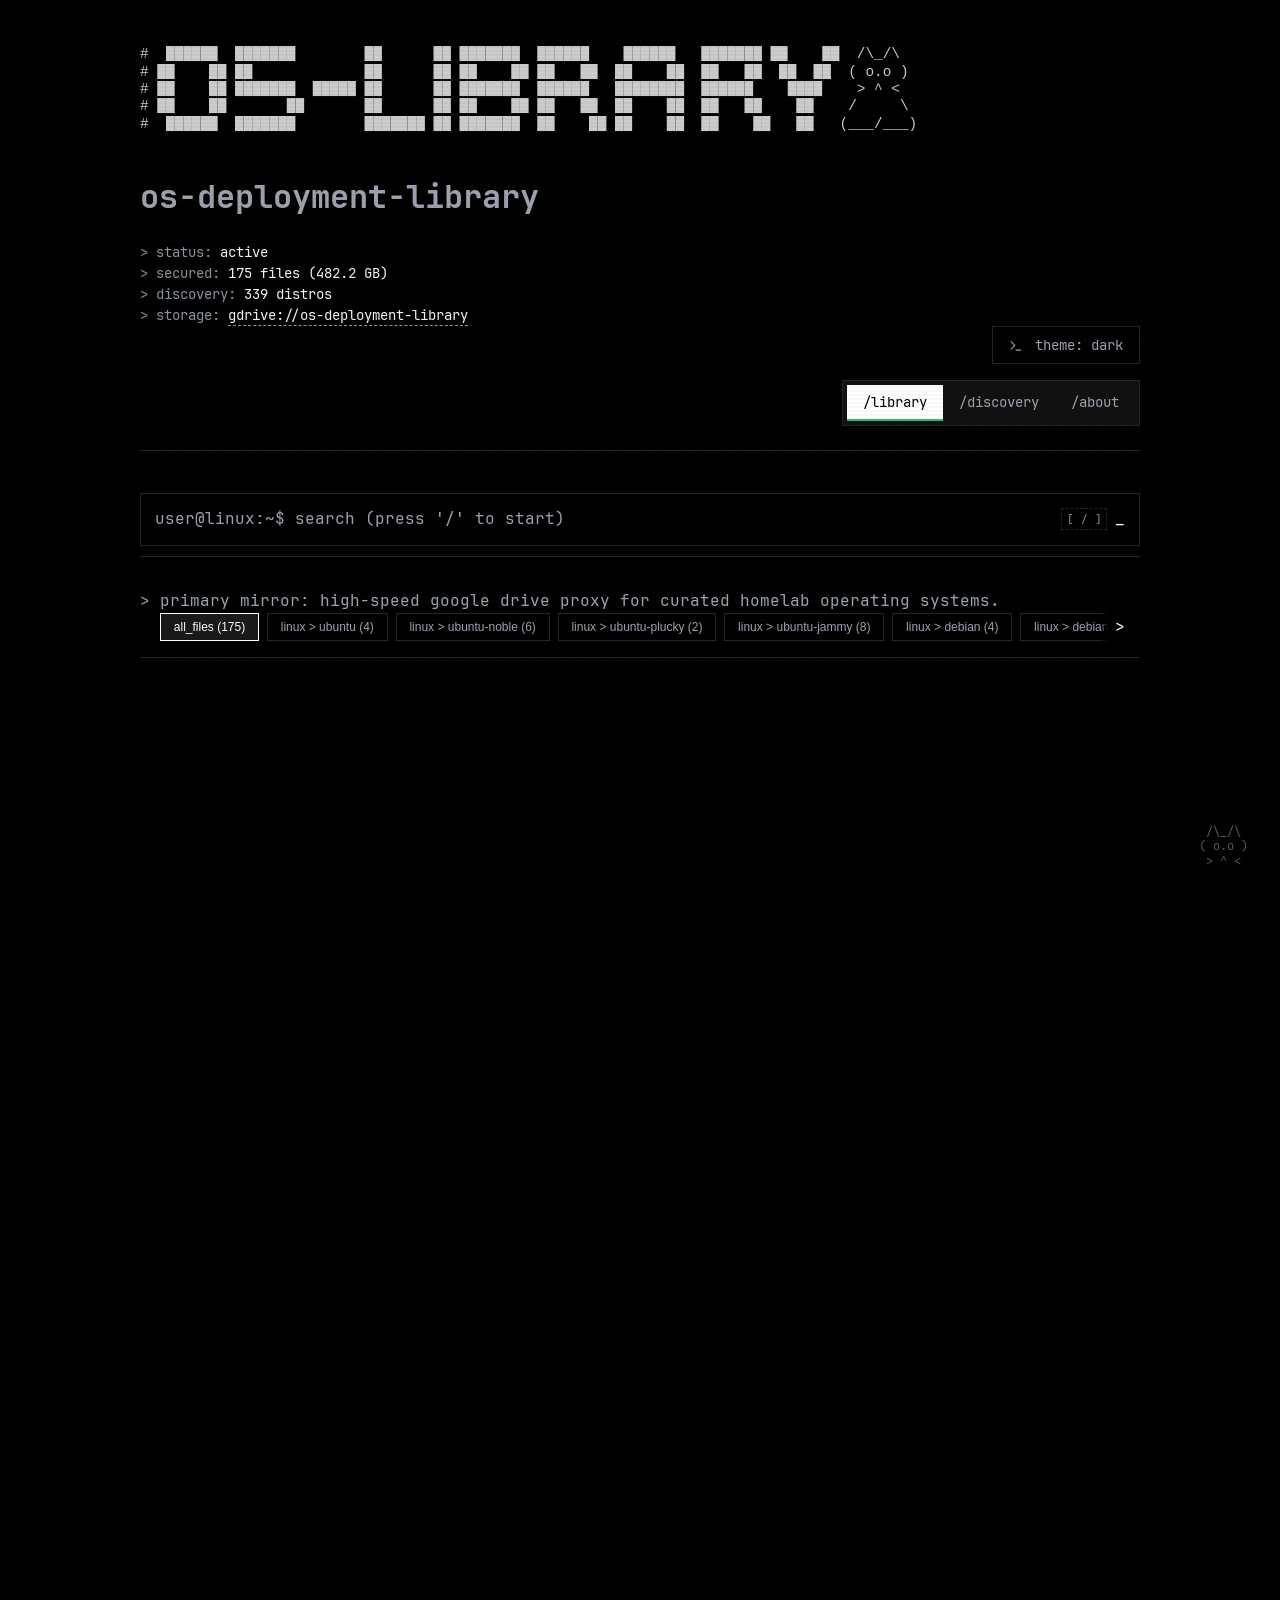
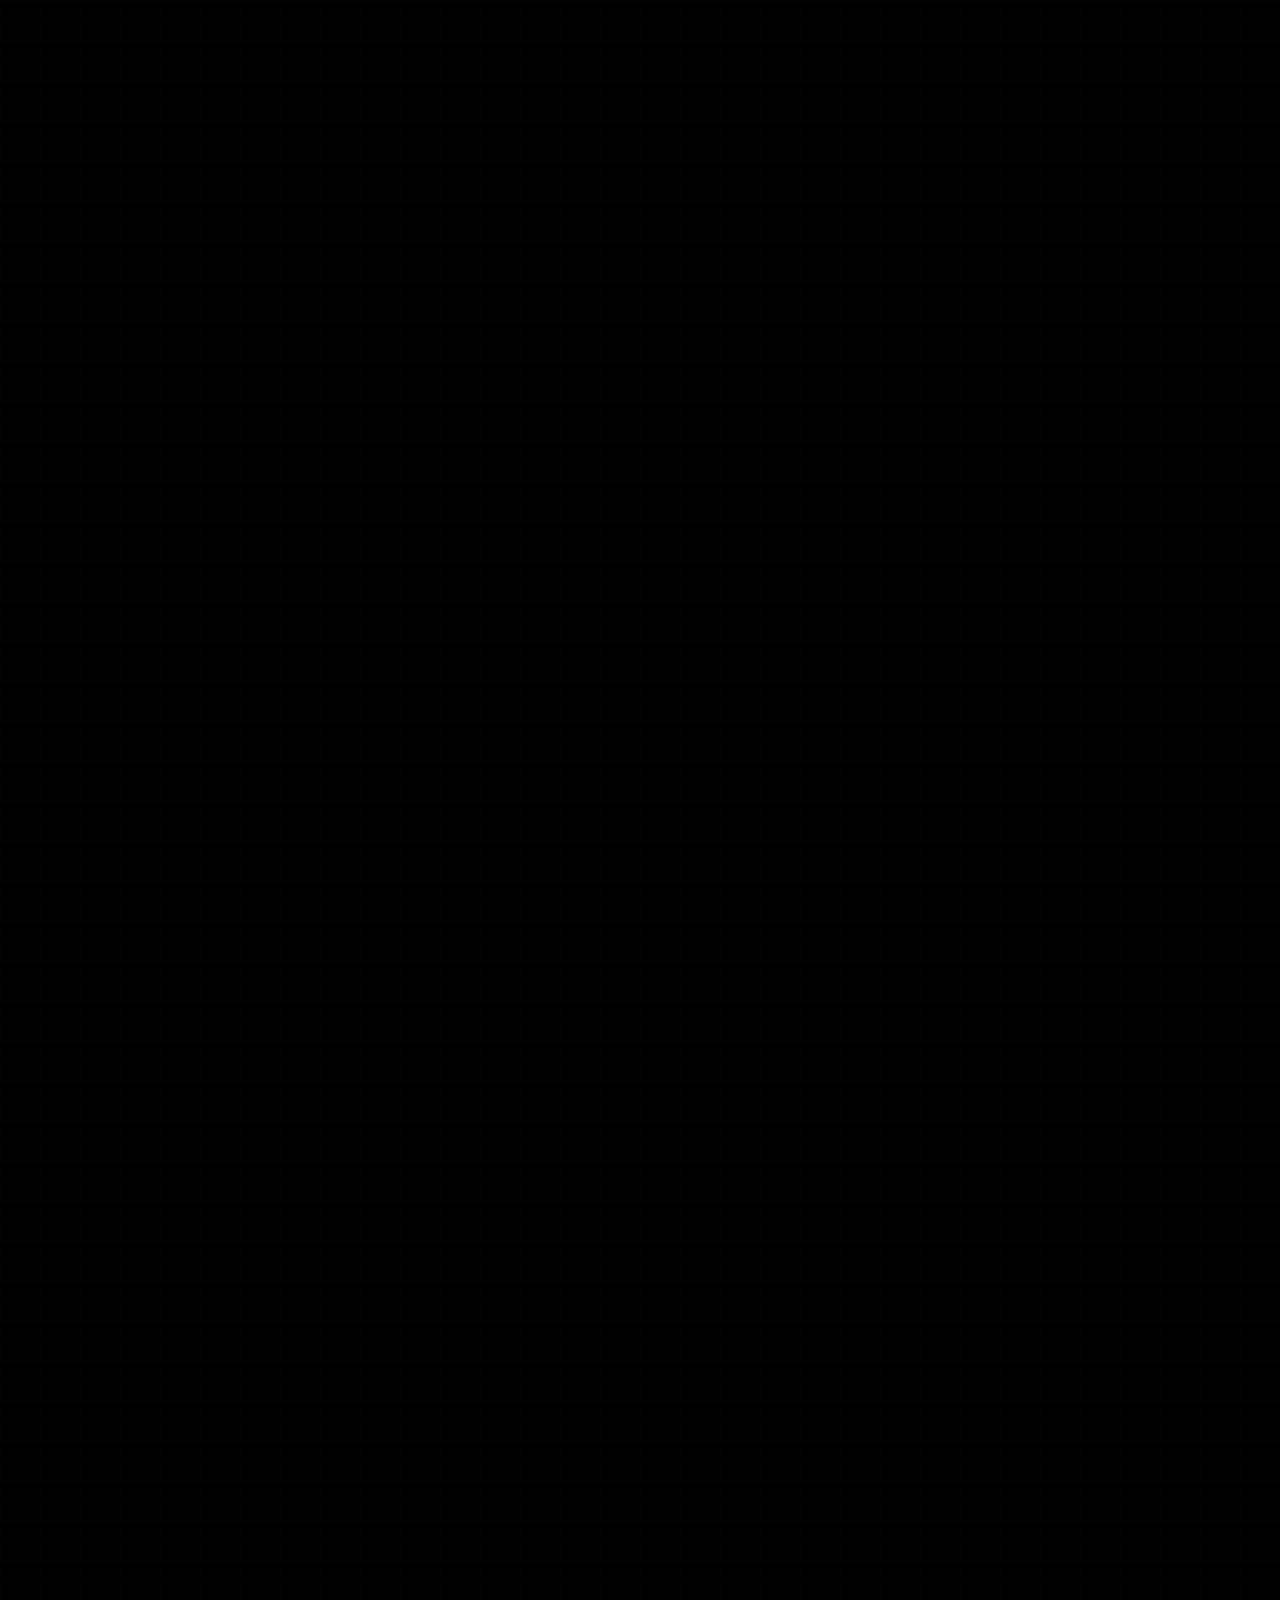
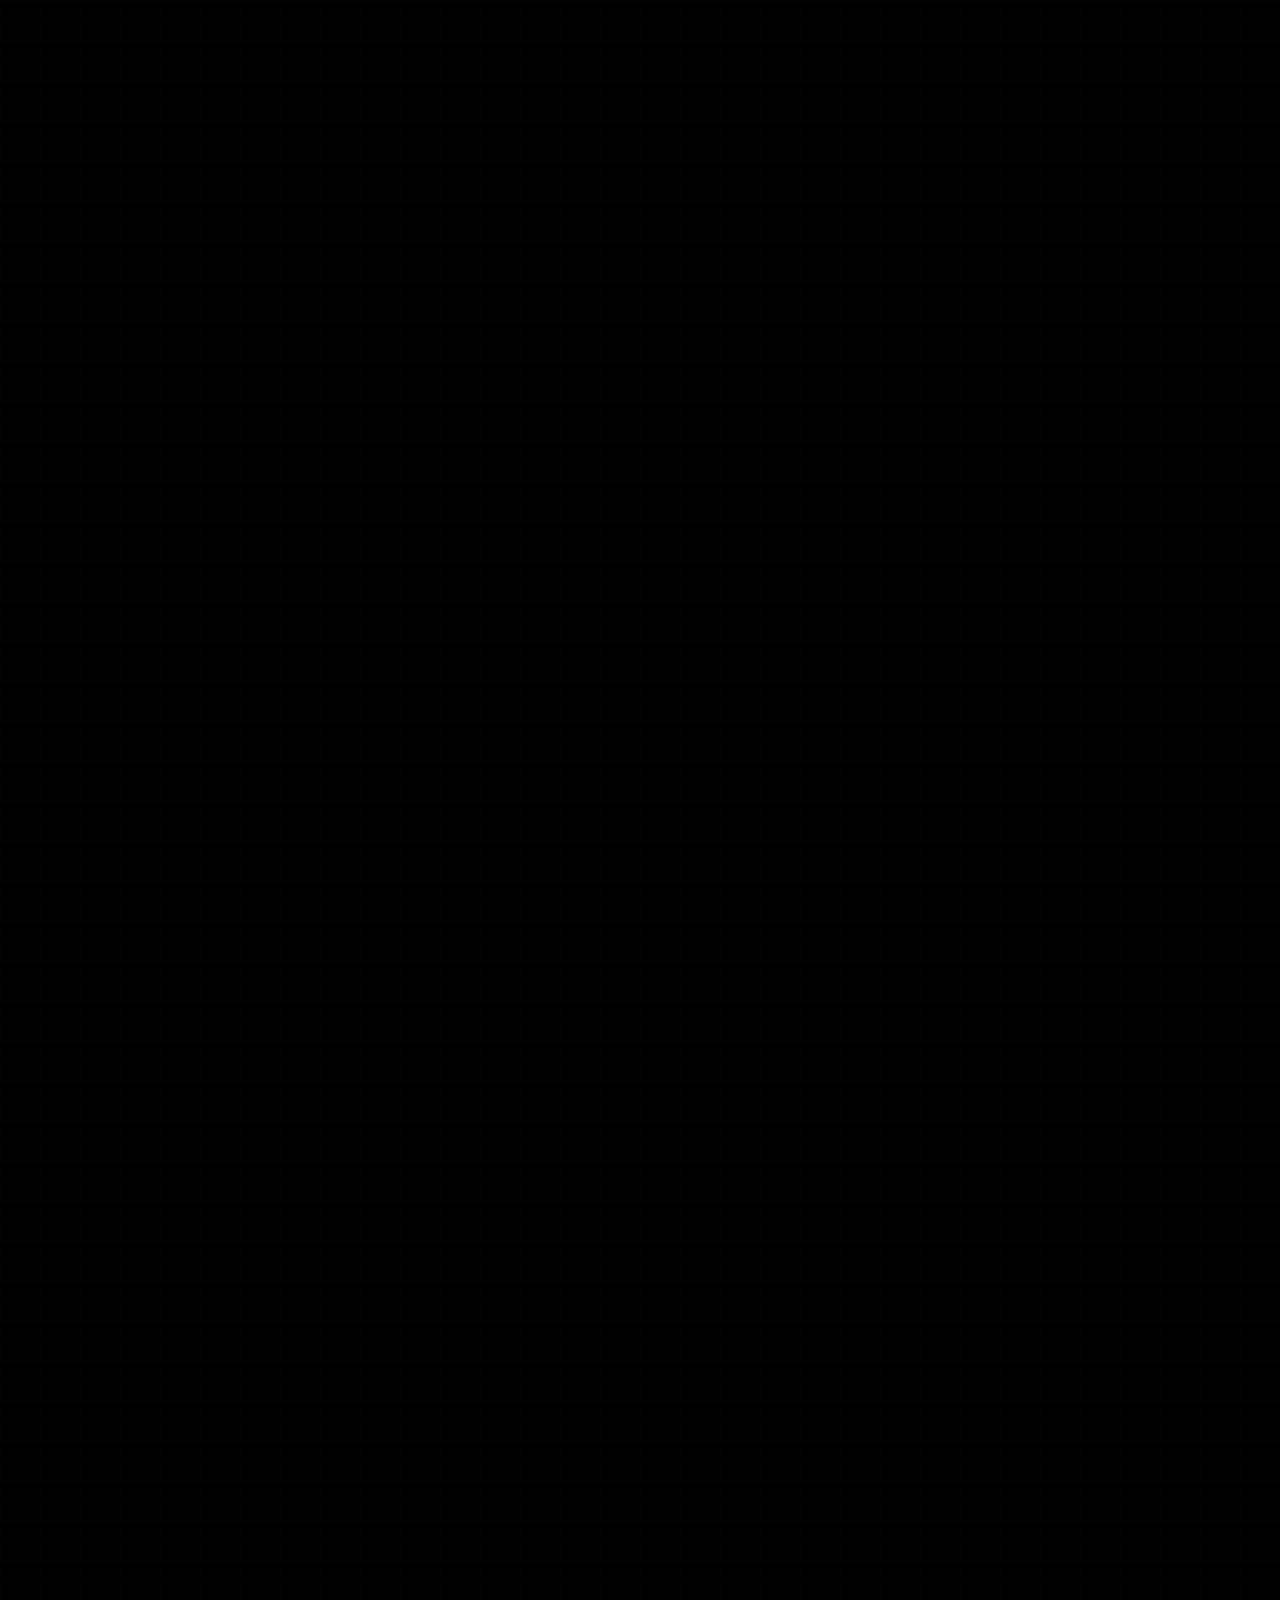
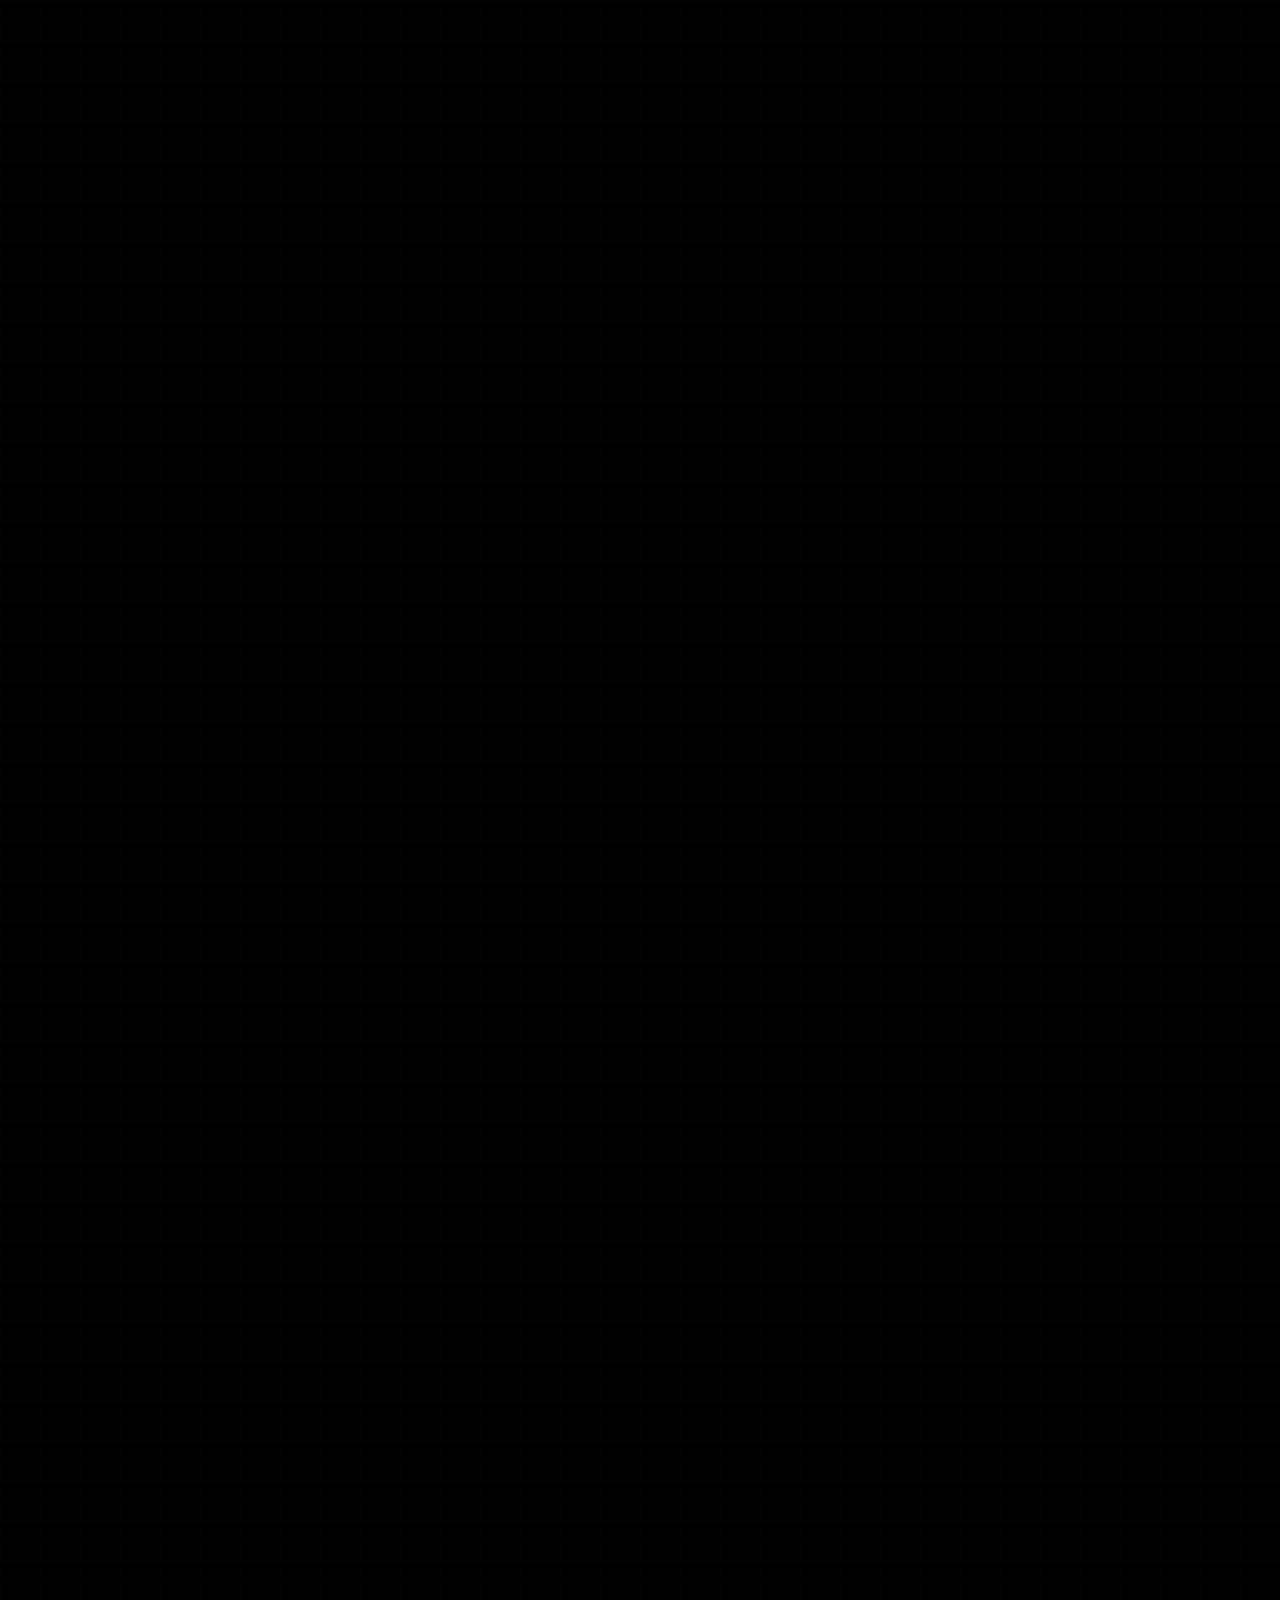
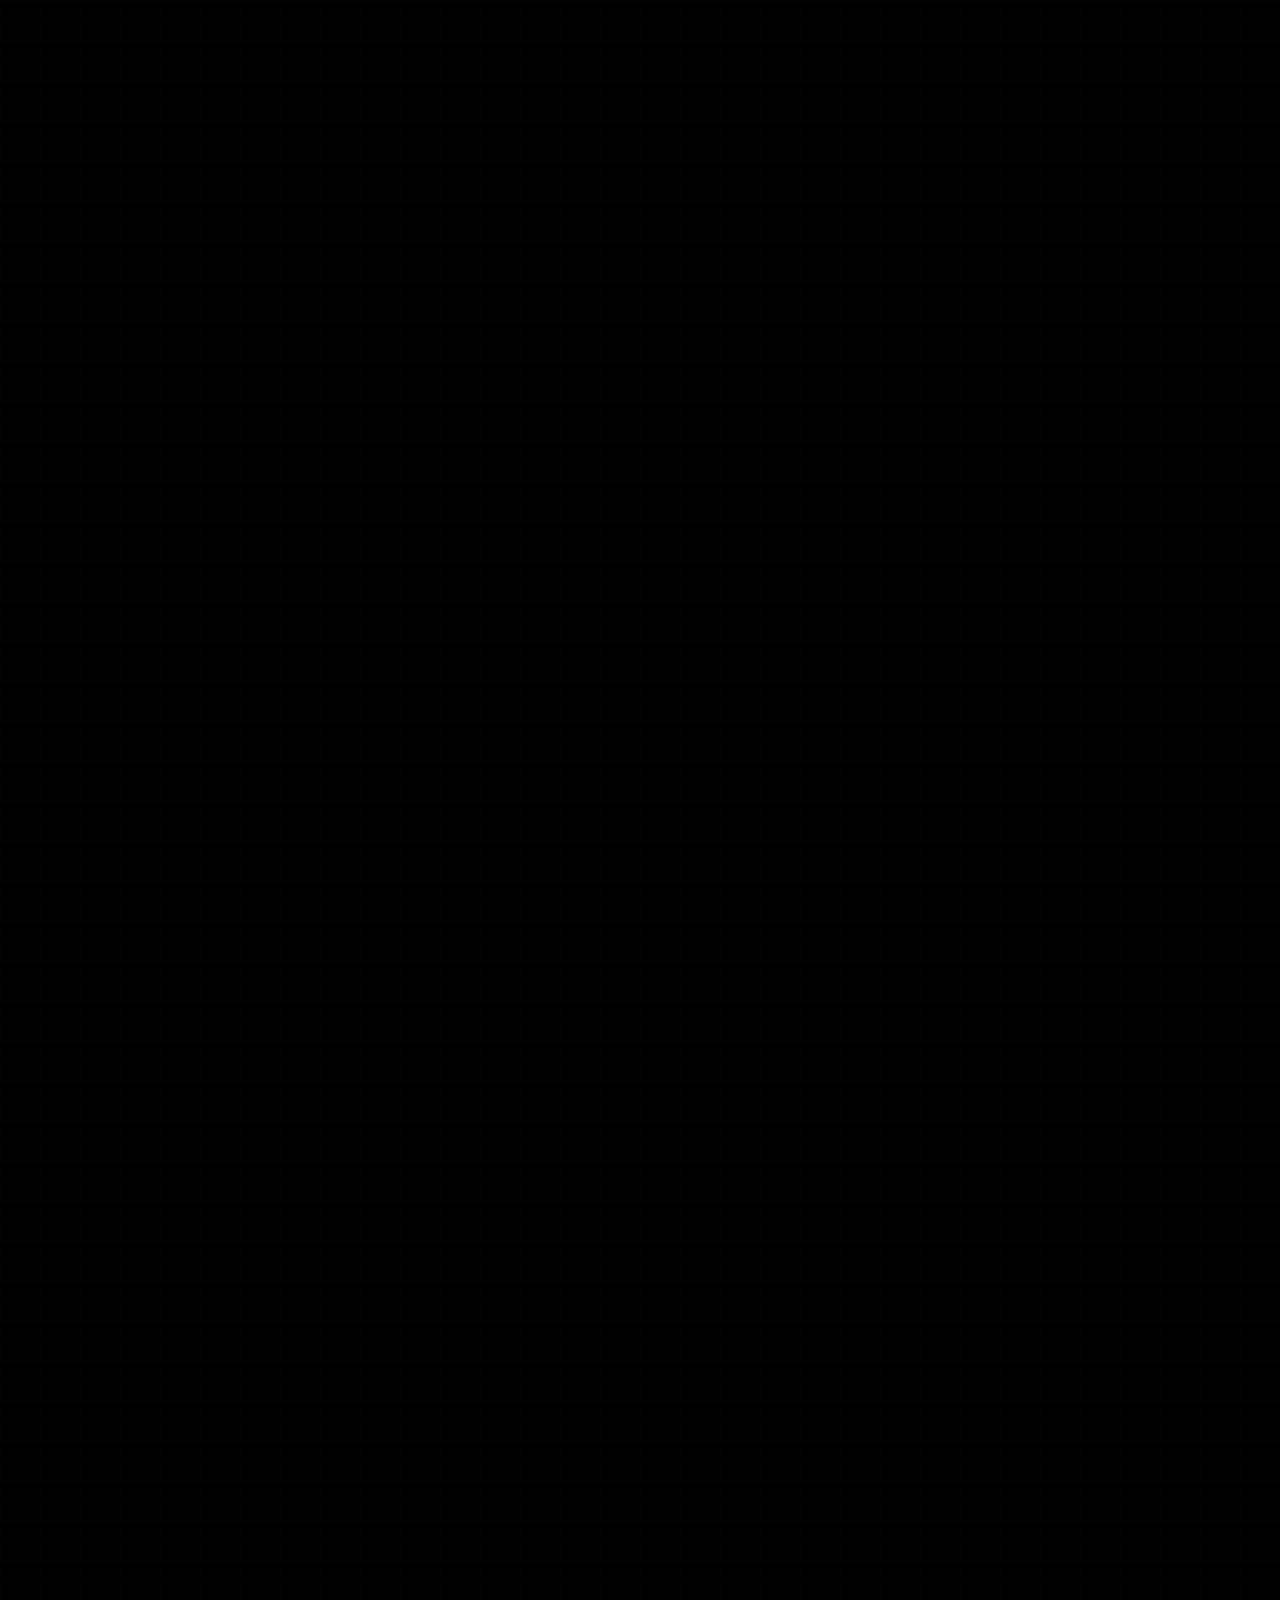
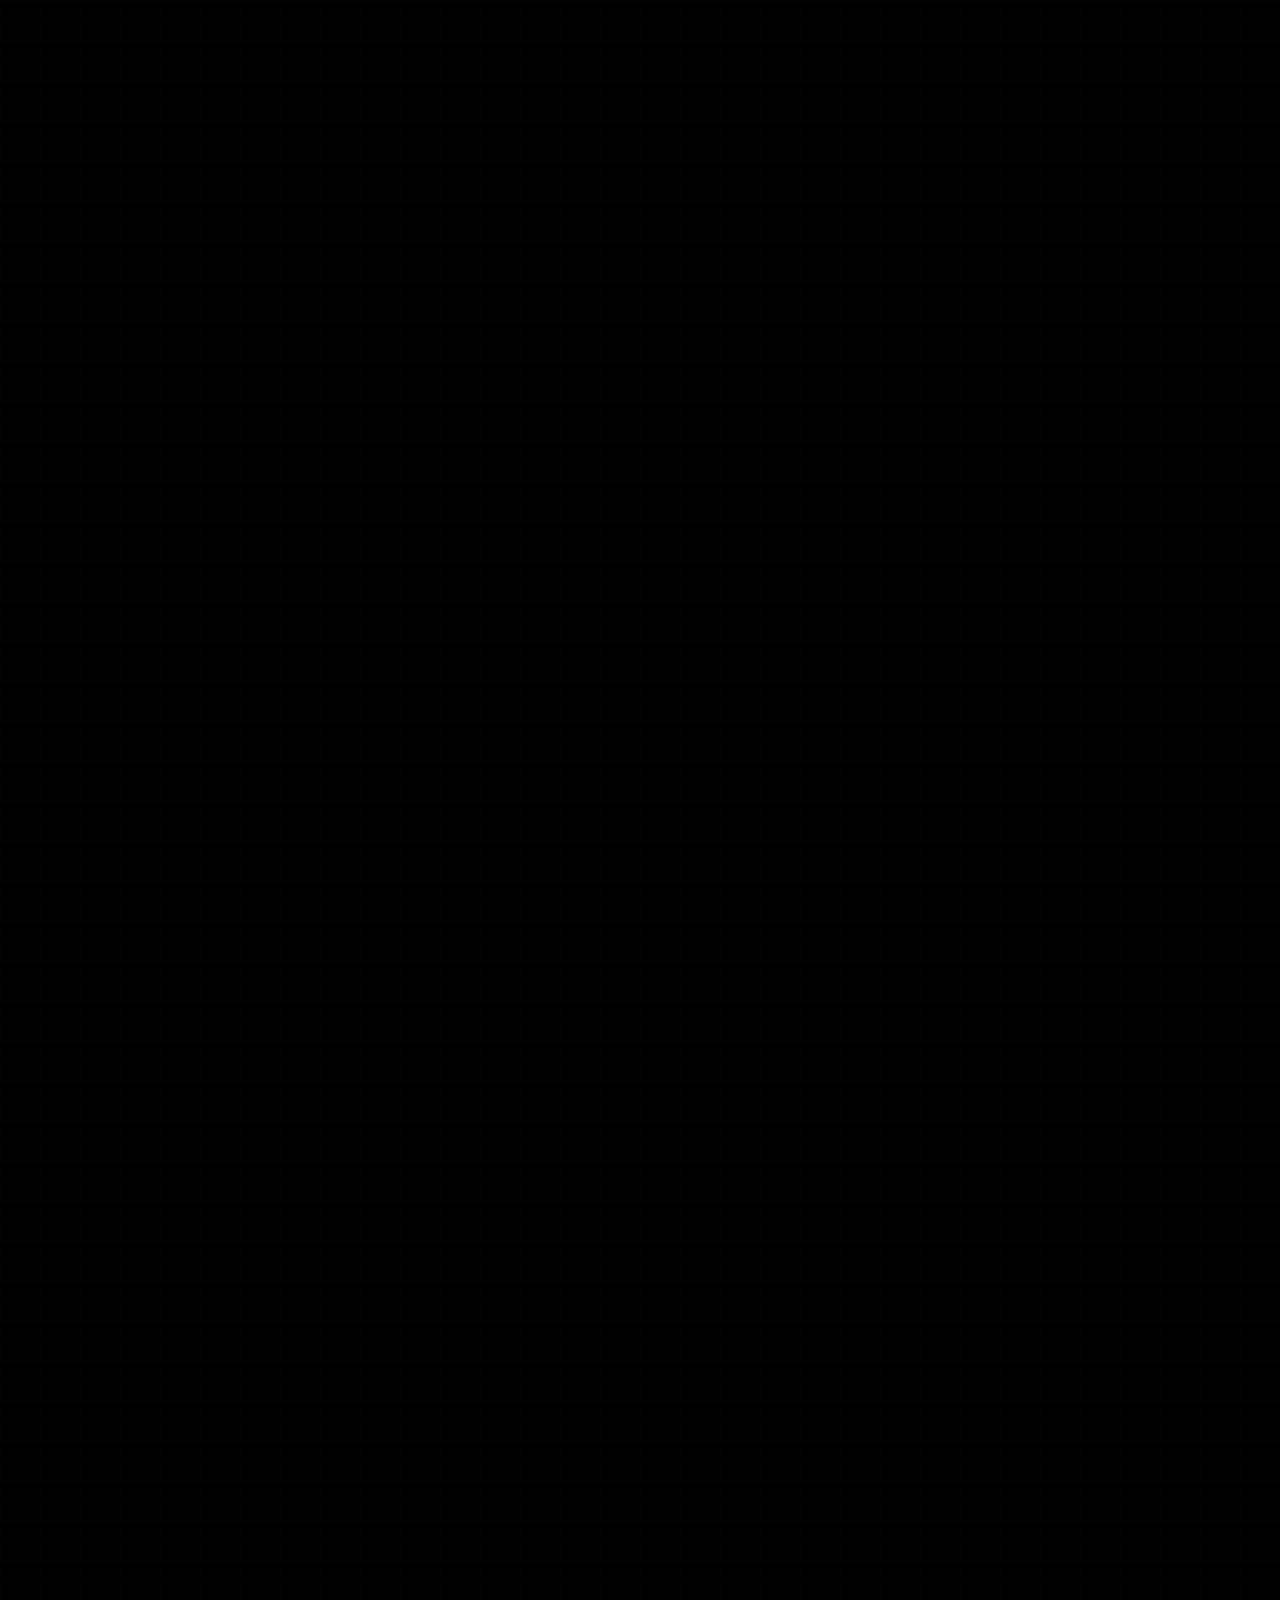
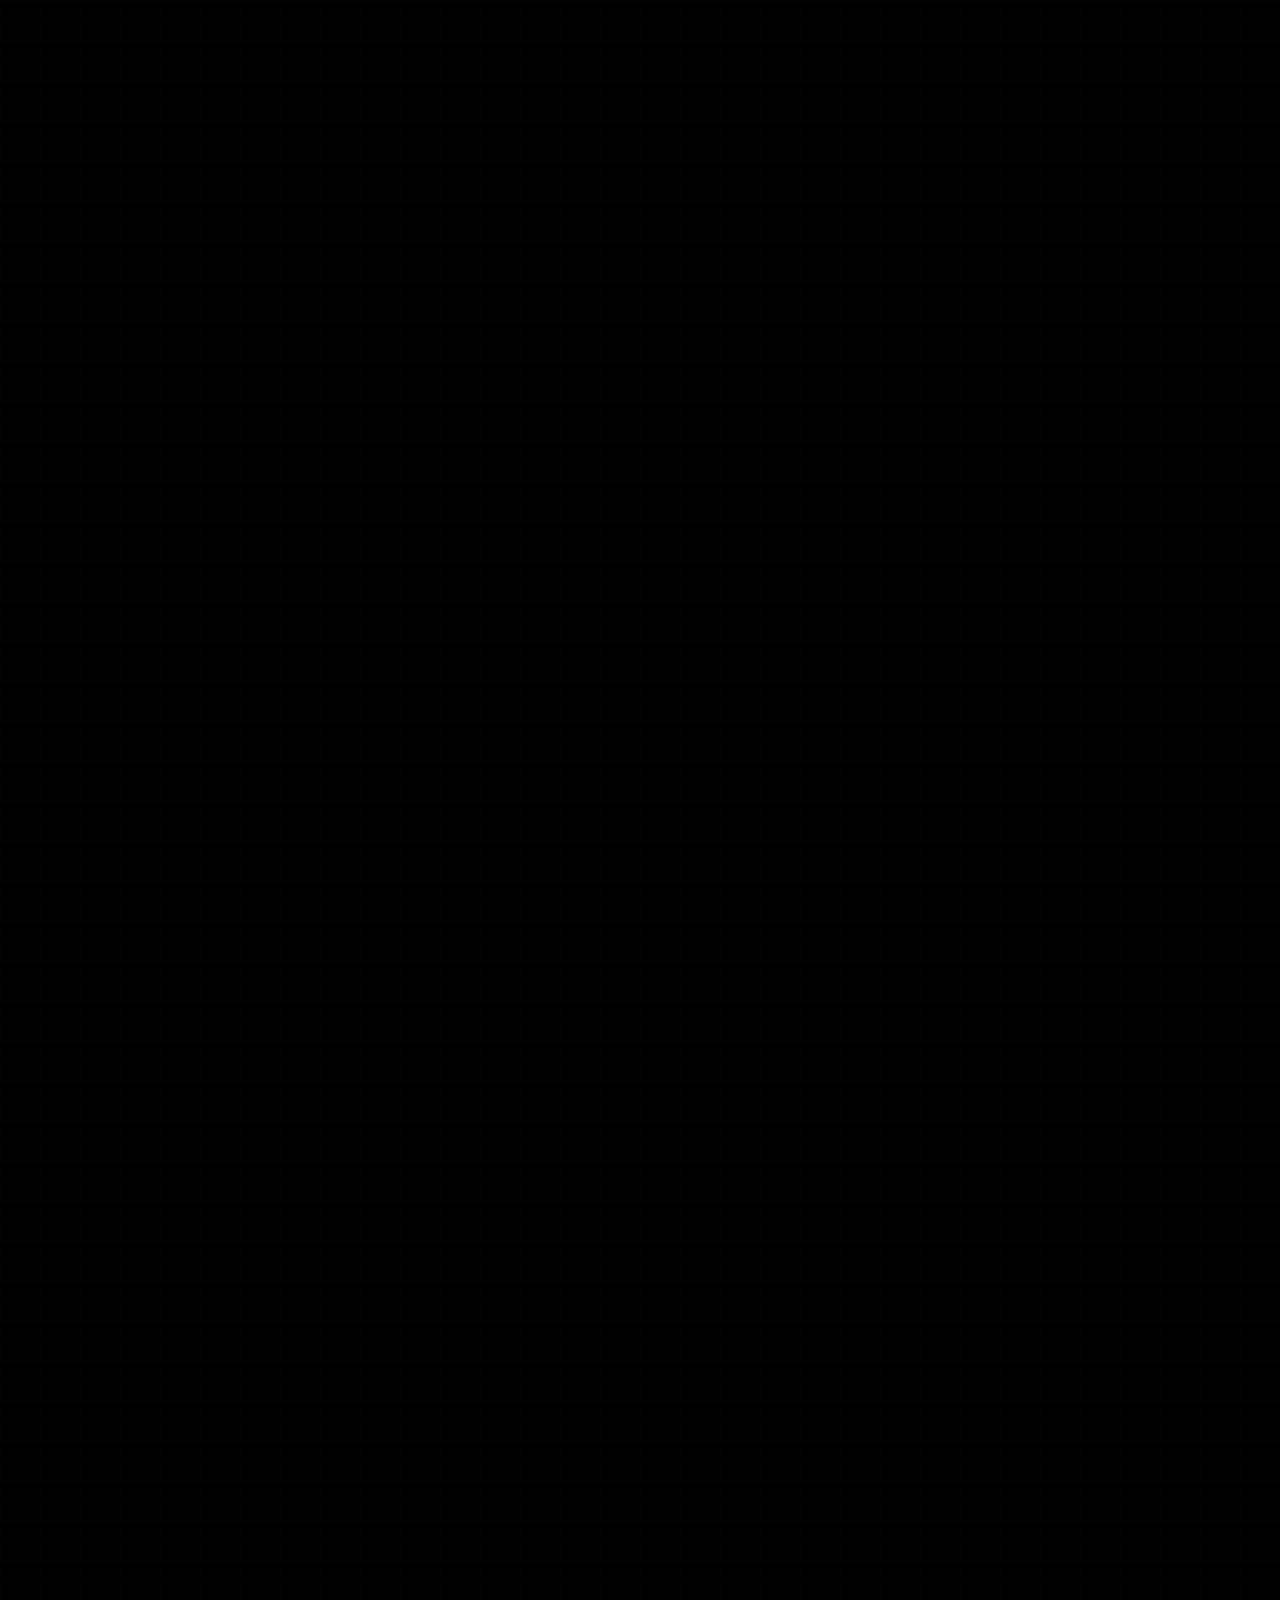
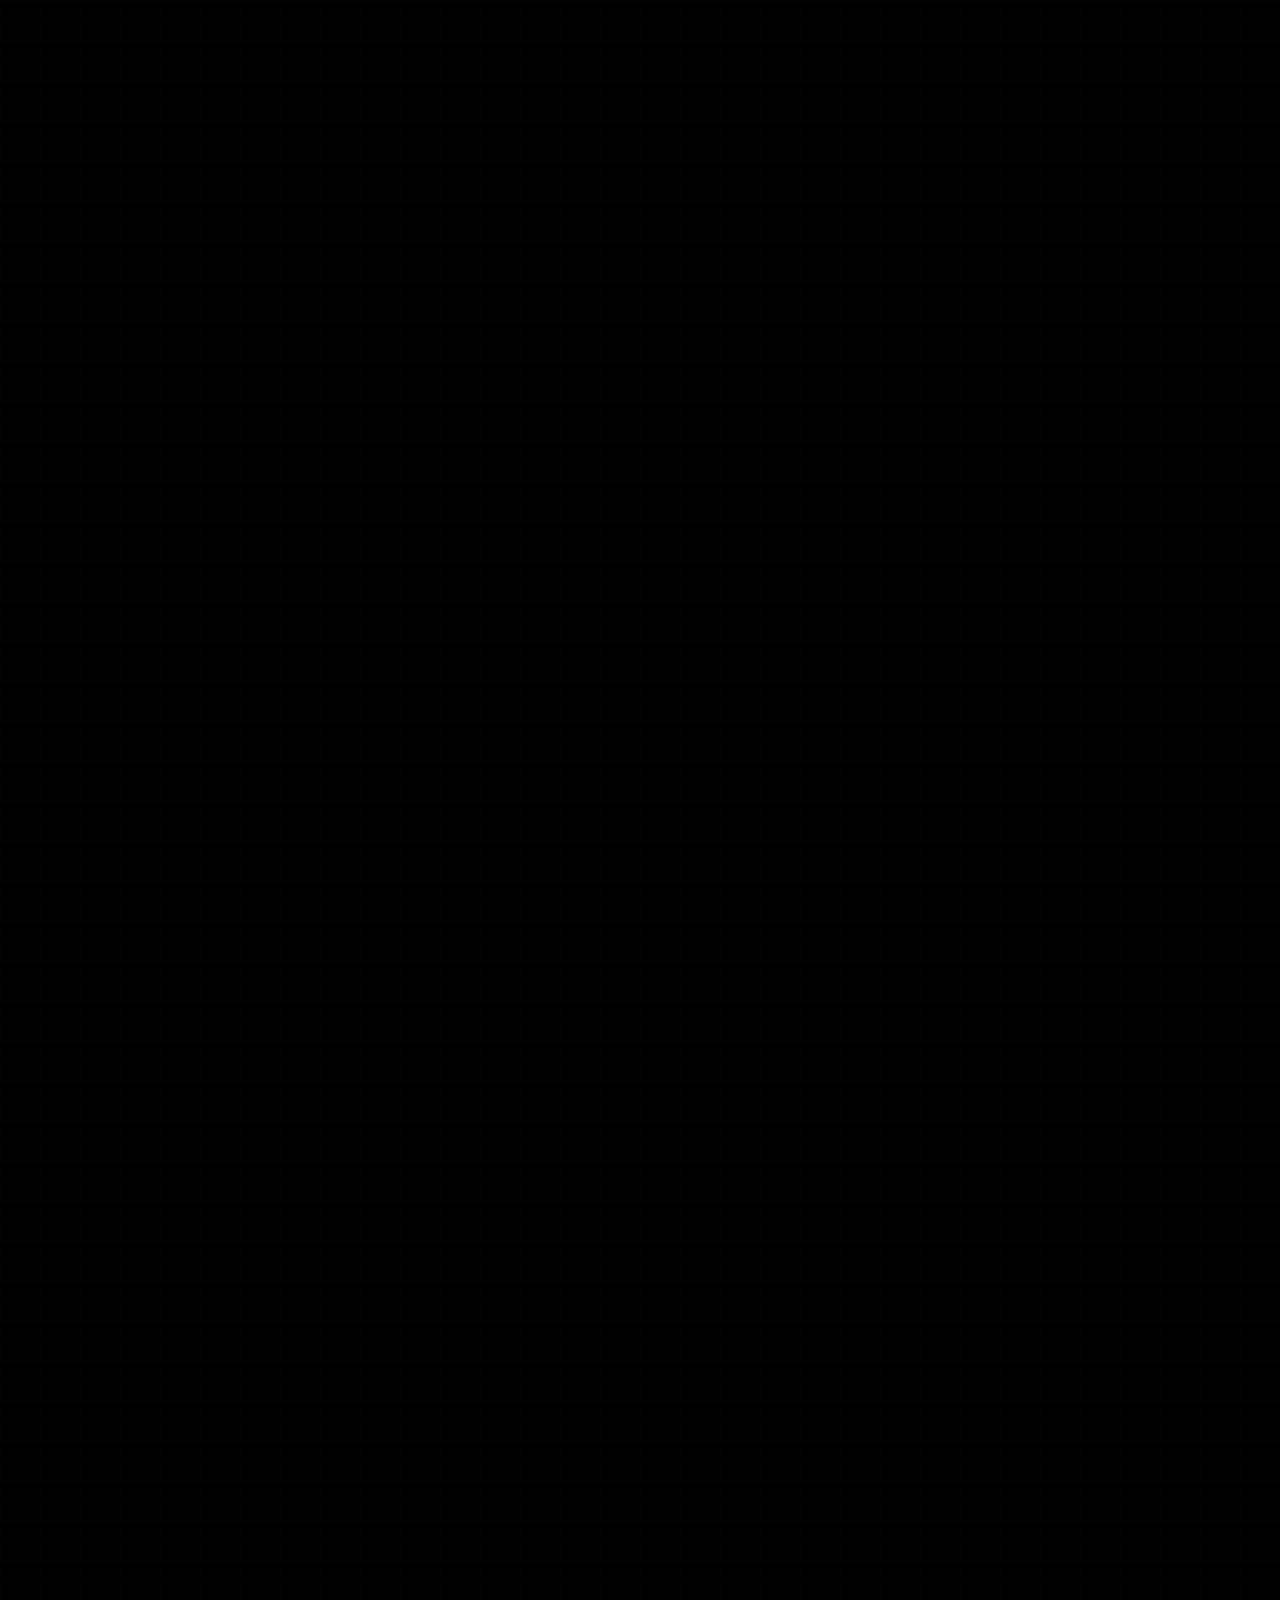
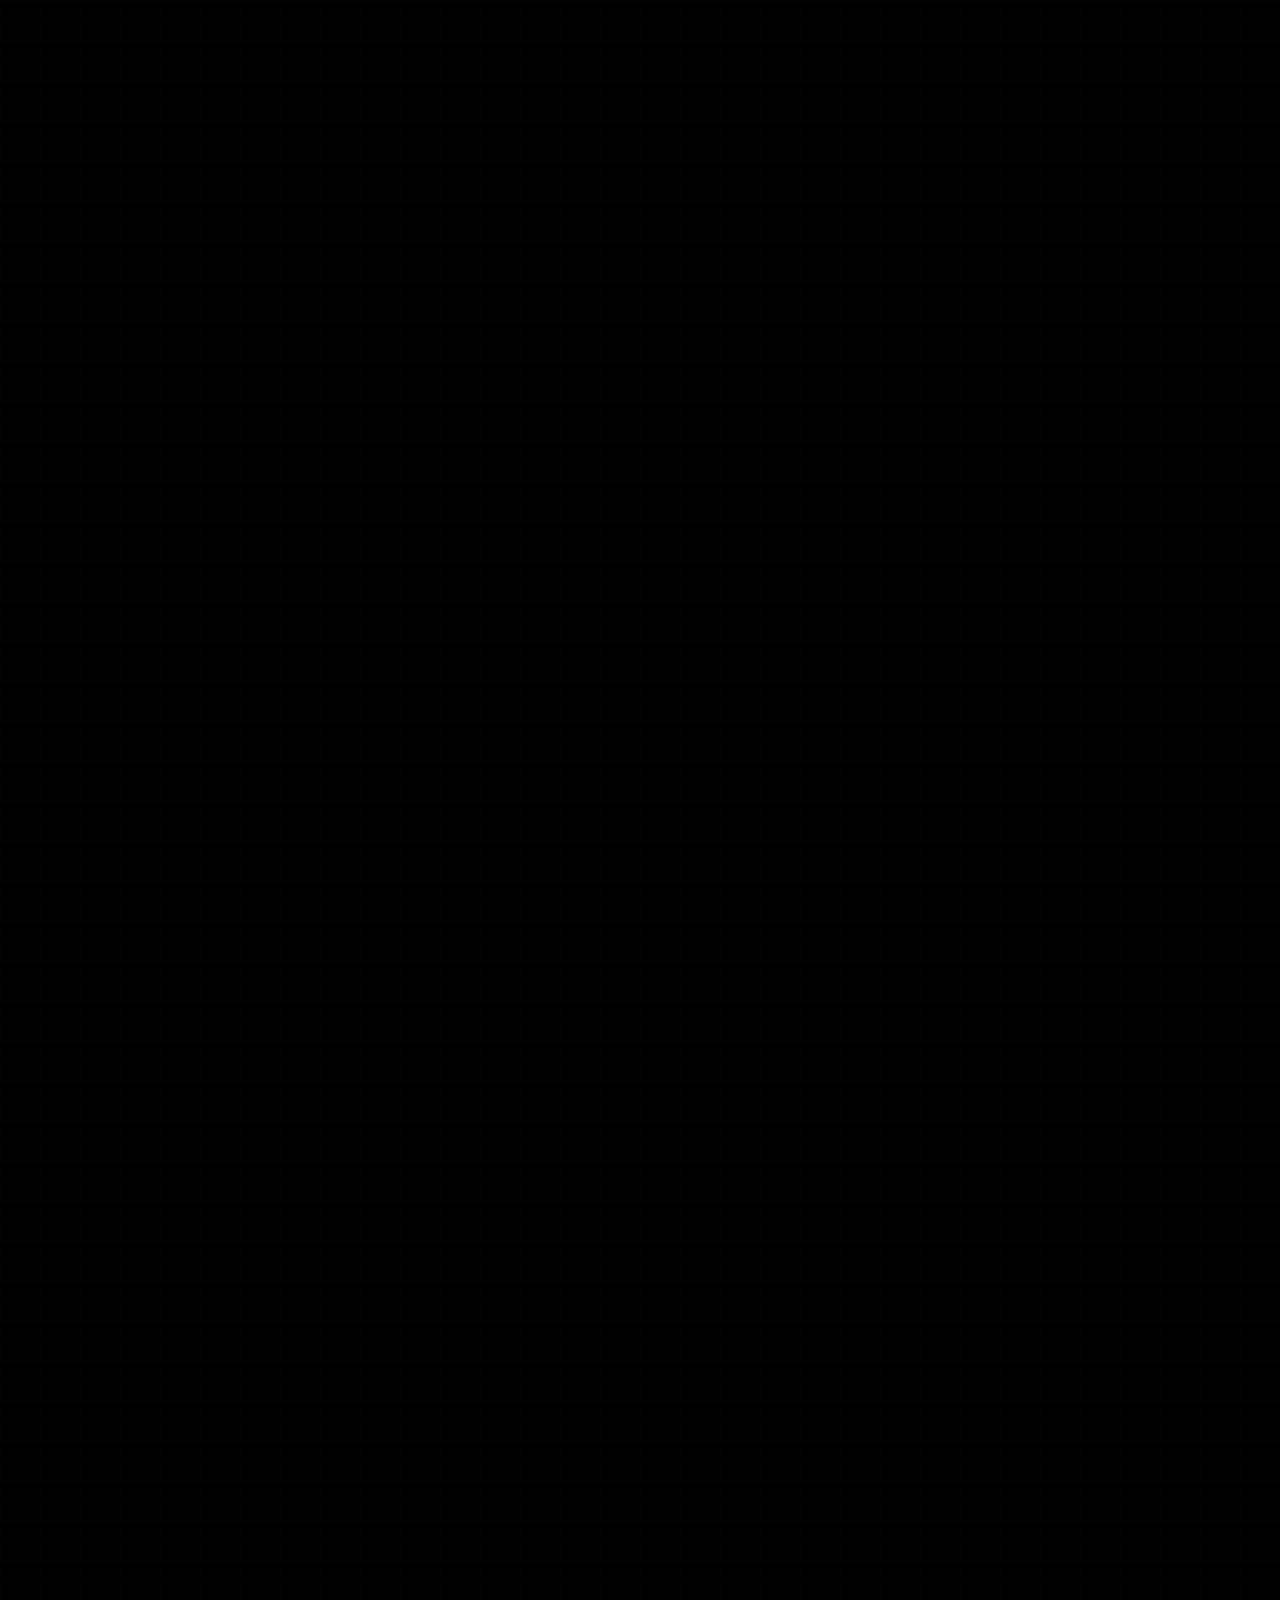
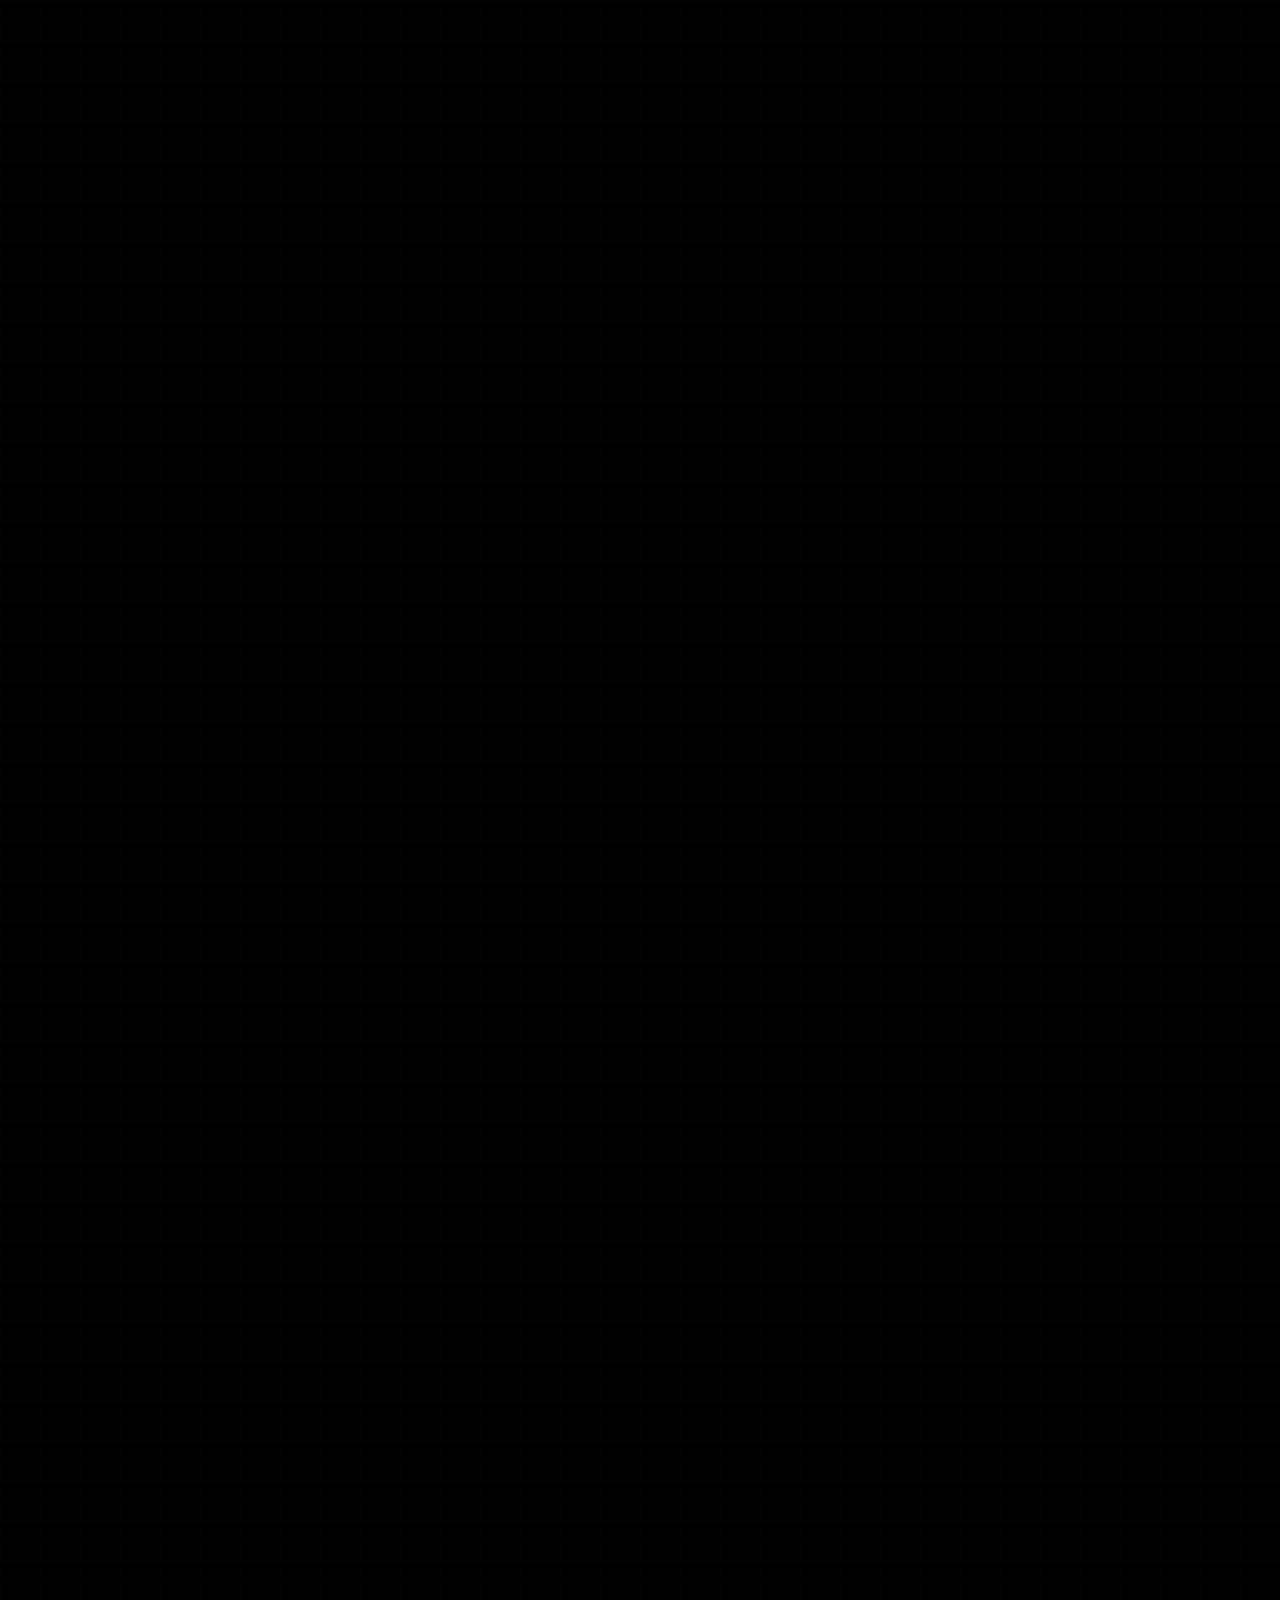
==== commit f39b46b4: "deploy: 414968443419b834939b5361f5f05a3083a87f5d" ====
--- a/index.html
+++ b/index.html
@@ -20,7 +20,7 @@
             document.documentElement.setAttribute('data-theme', savedTheme);
         })();
     </script>
-    <link rel="stylesheet" href="assets/style.css?v=1791242020">
+    <link rel="stylesheet" href="assets/style.css?v=1791496904">
 </head>
 
 <body>
@@ -264,7 +264,7 @@
         </div>
 
         <footer>
-            <p>system_last_sync: 2026-10-05 23:13</p>
+            <p>system_last_sync: 2026-10-08 22:01</p>
             <p>
                 <a href="https://github.com/tiw302/iso-deployment-bot" class="stats-link"><svg xmlns="http://www.w3.org/2000/svg"
                         width="16" height="16" viewBox="0 0 24 24" fill="none" stroke="currentColor" stroke-width="2"
@@ -327,7 +327,7 @@
         </div>
     </dialog>
 
-    <script src="assets/script.js?v=1791242020"></script>
+    <script src="assets/script.js?v=1791496904"></script>
 </body>
 
 </html>
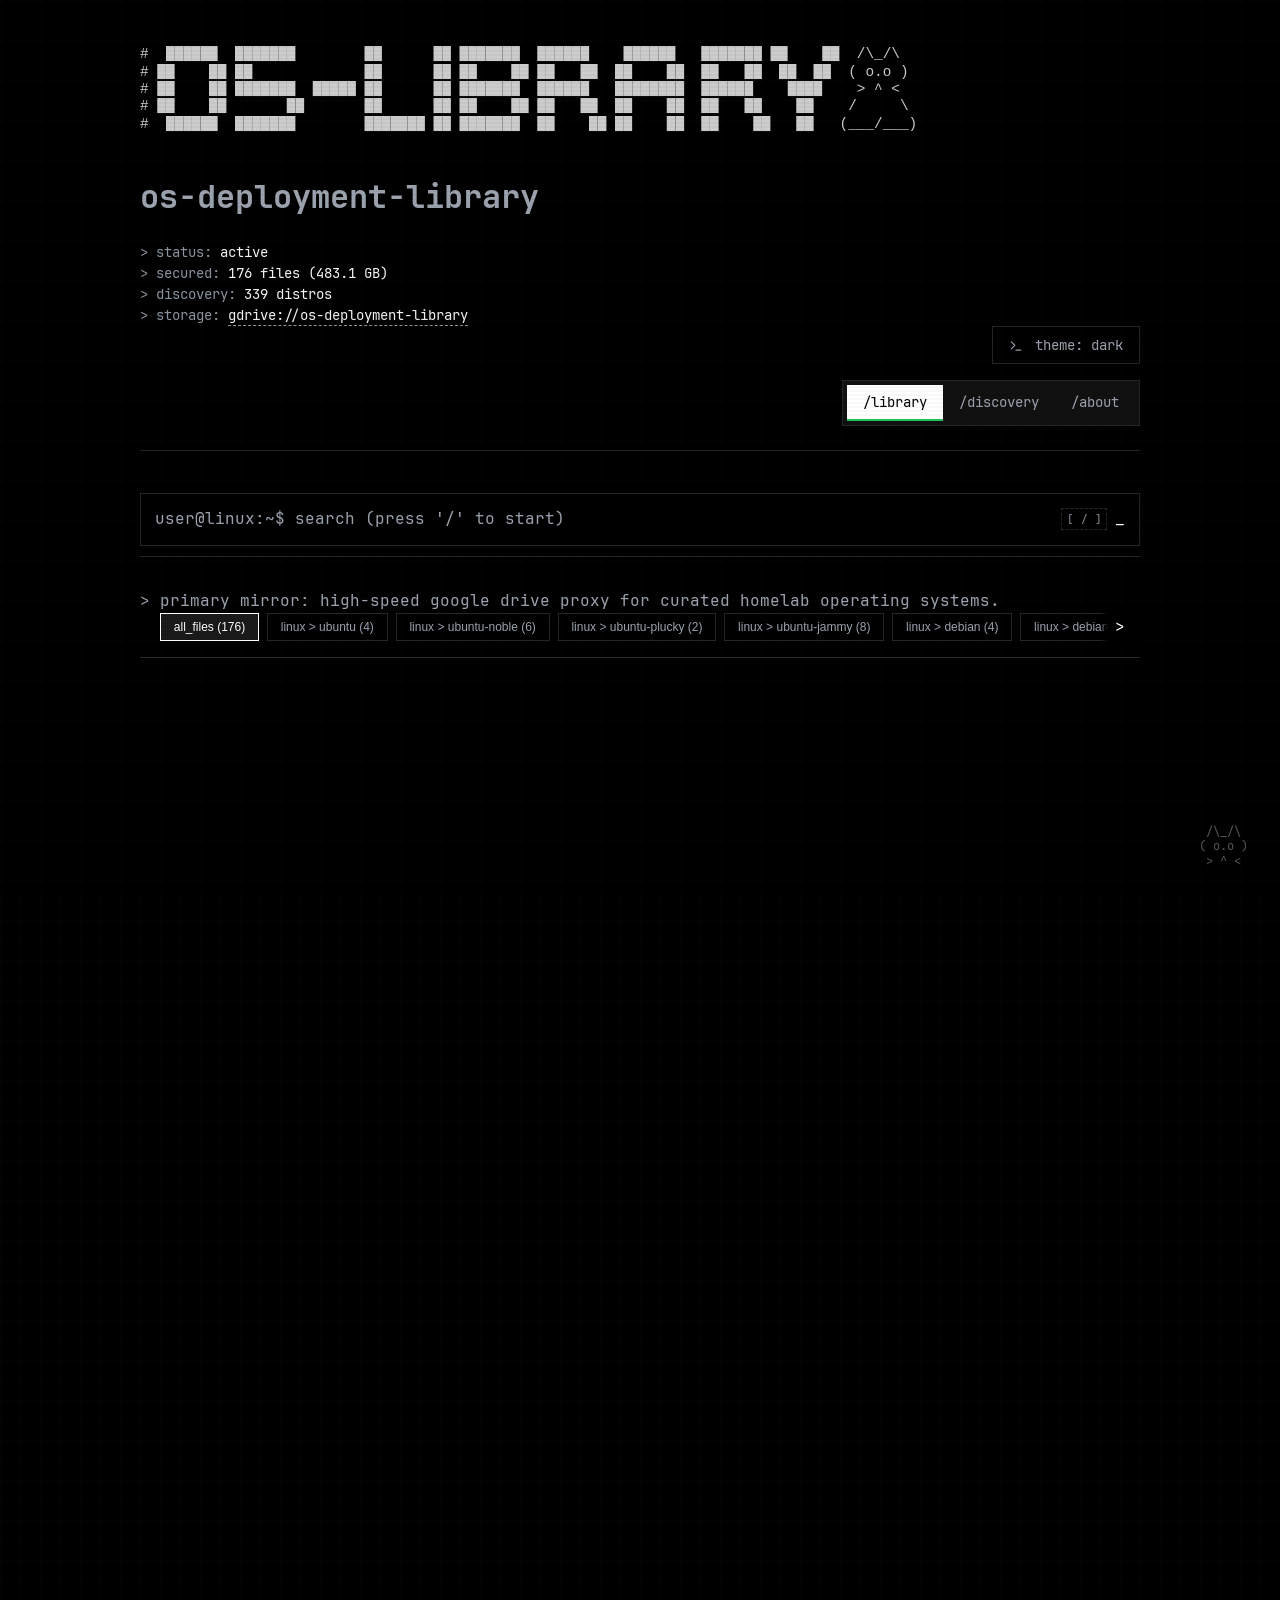
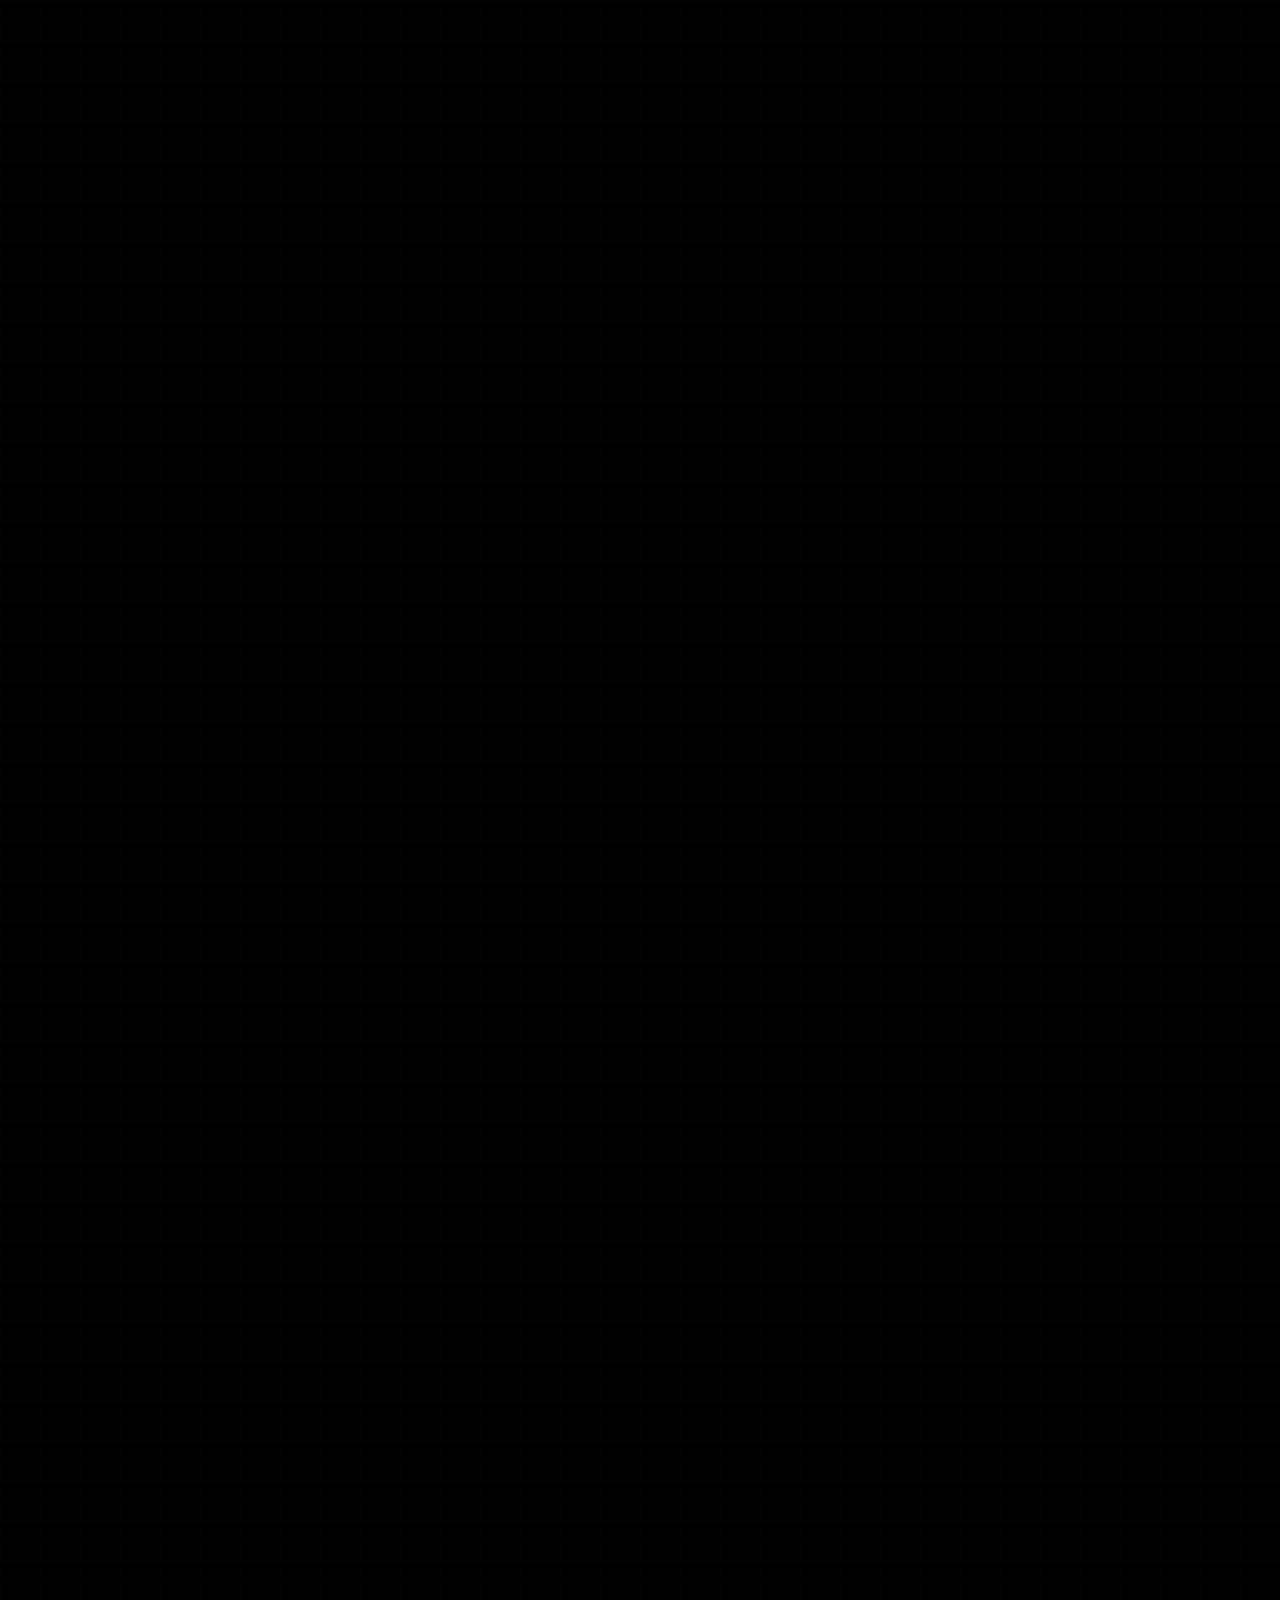
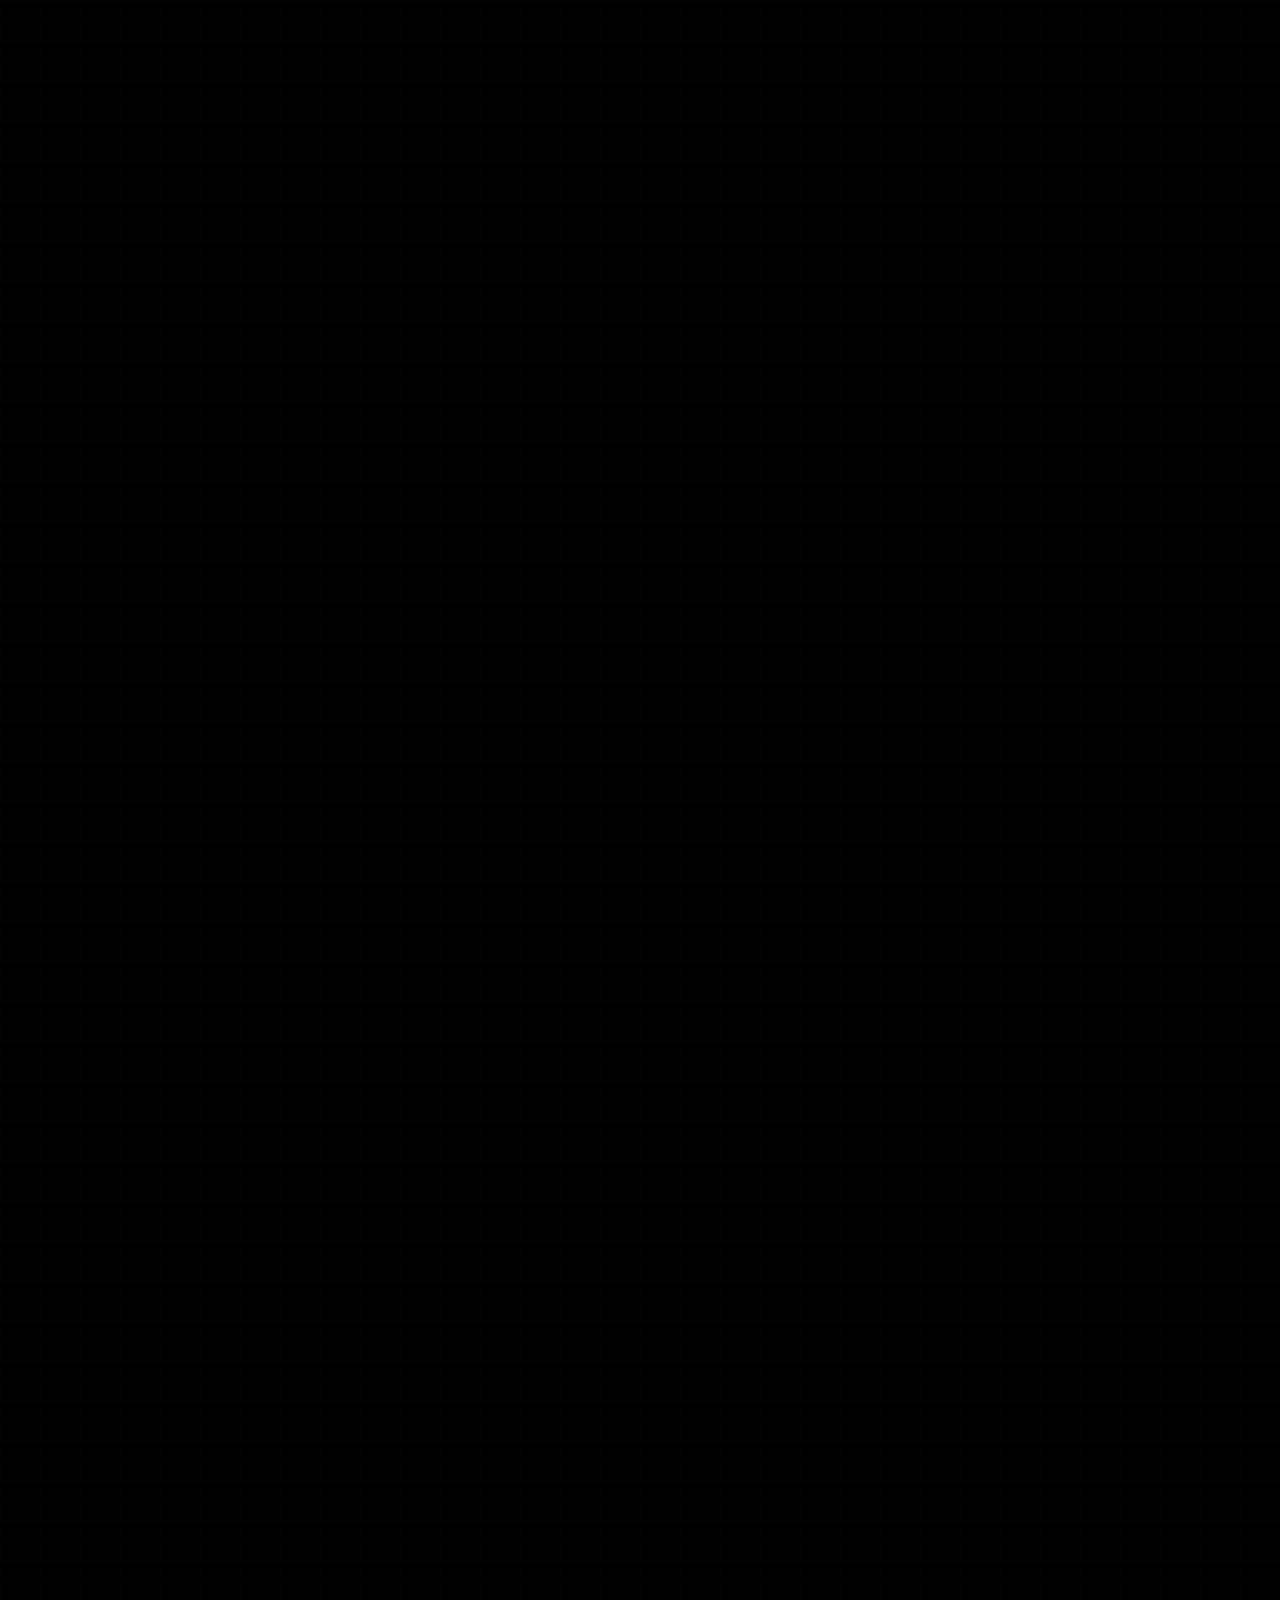
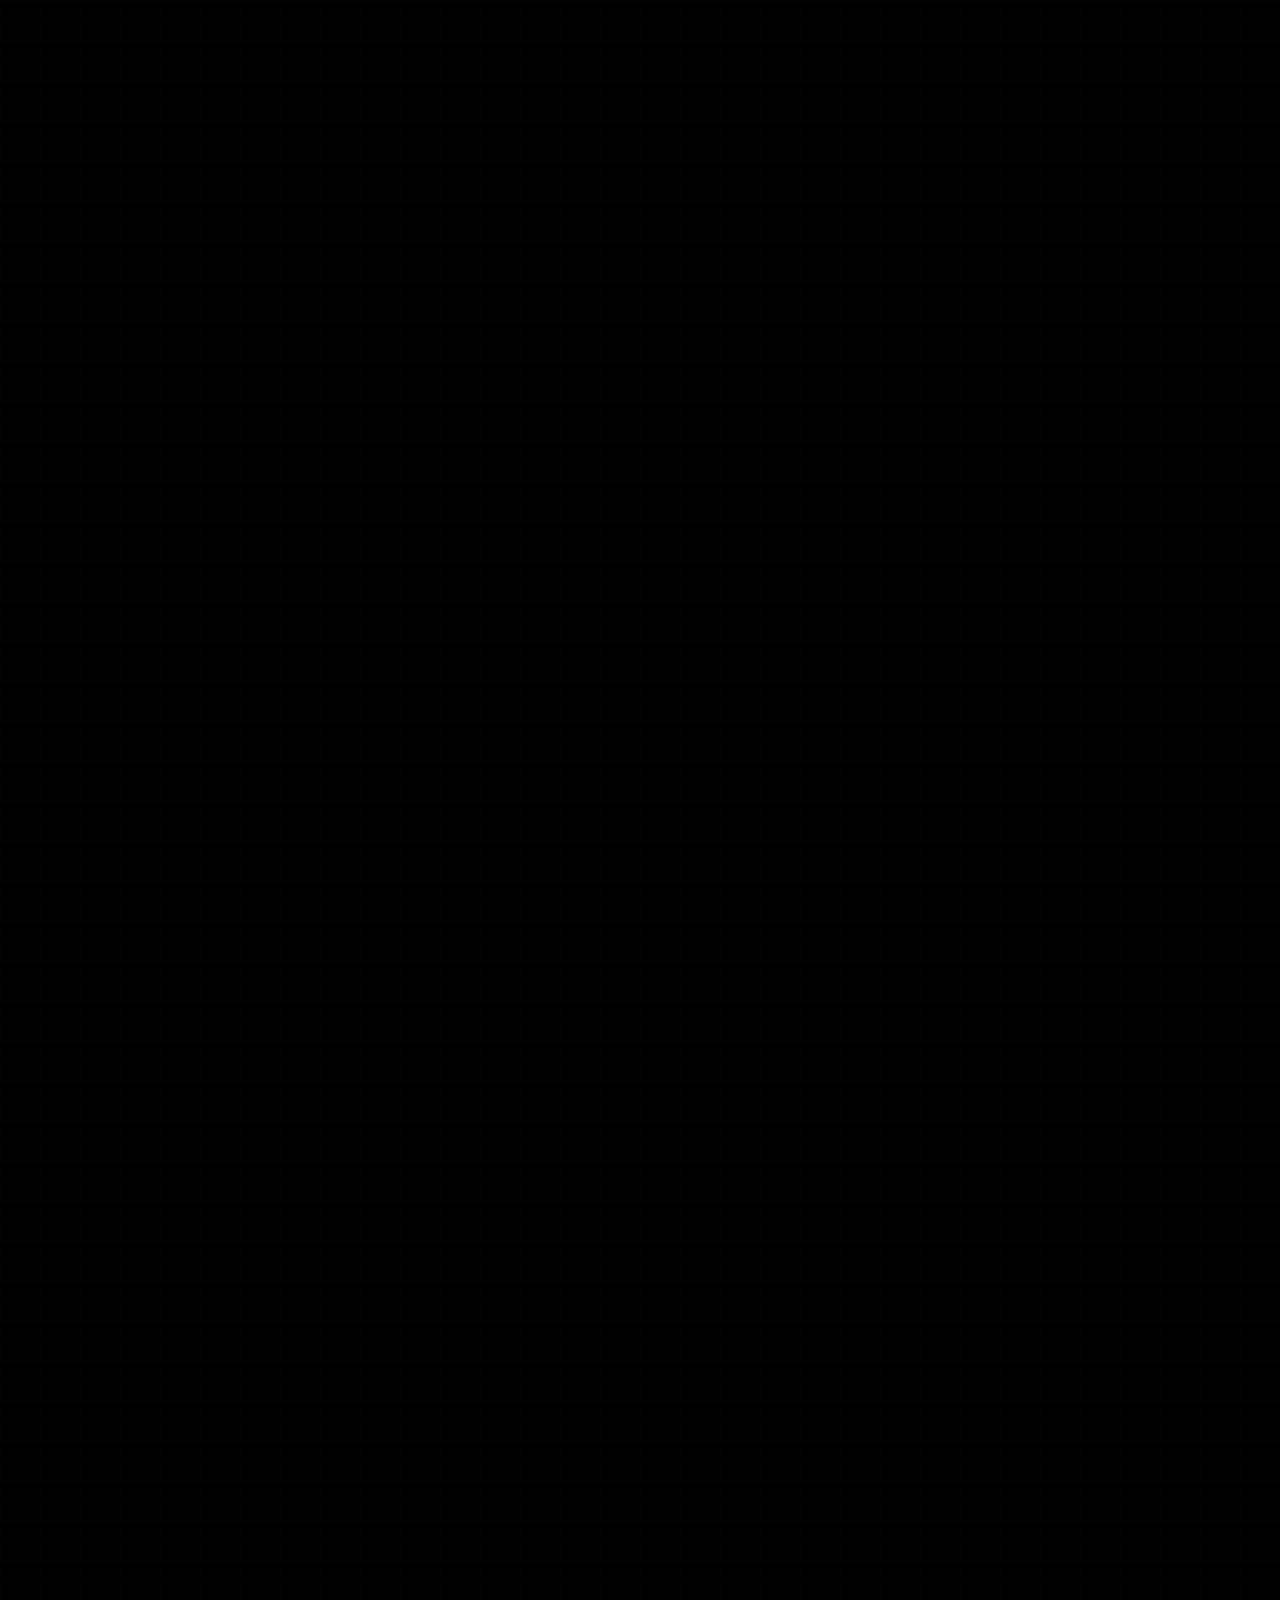
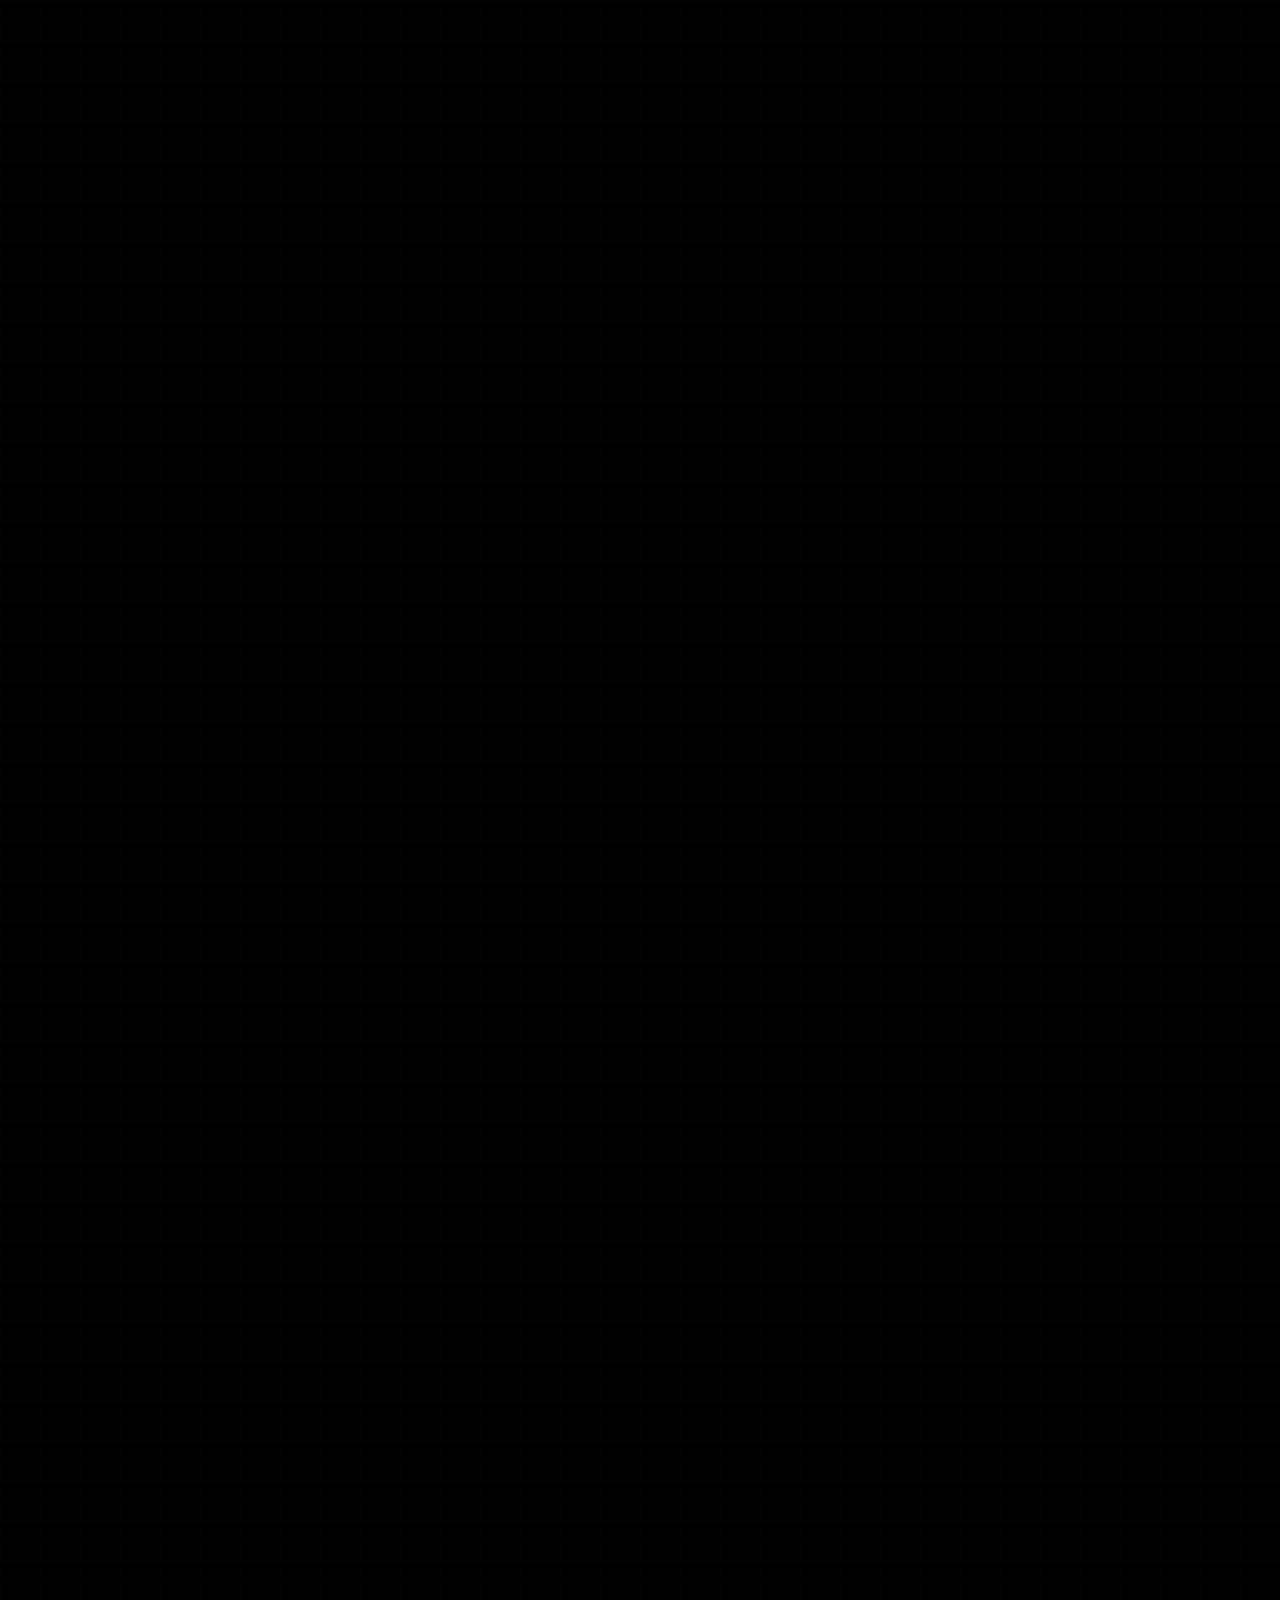
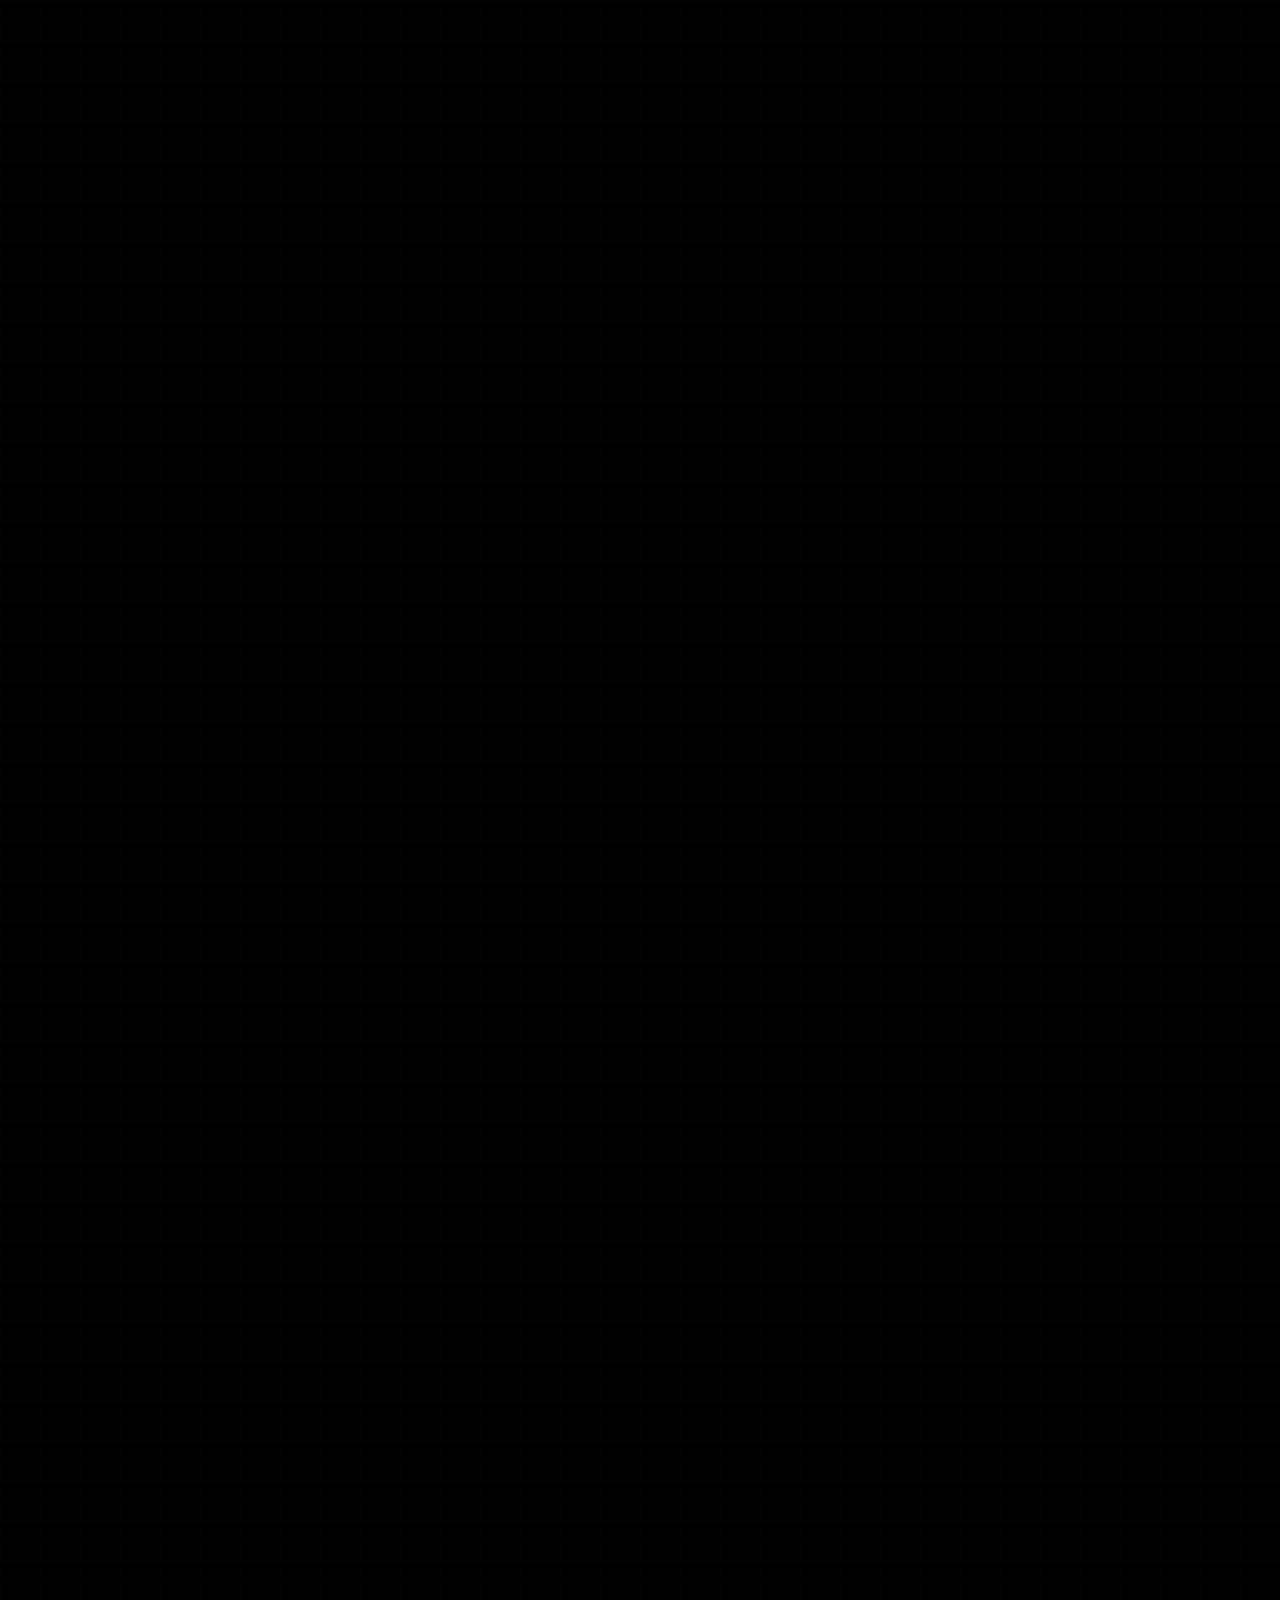
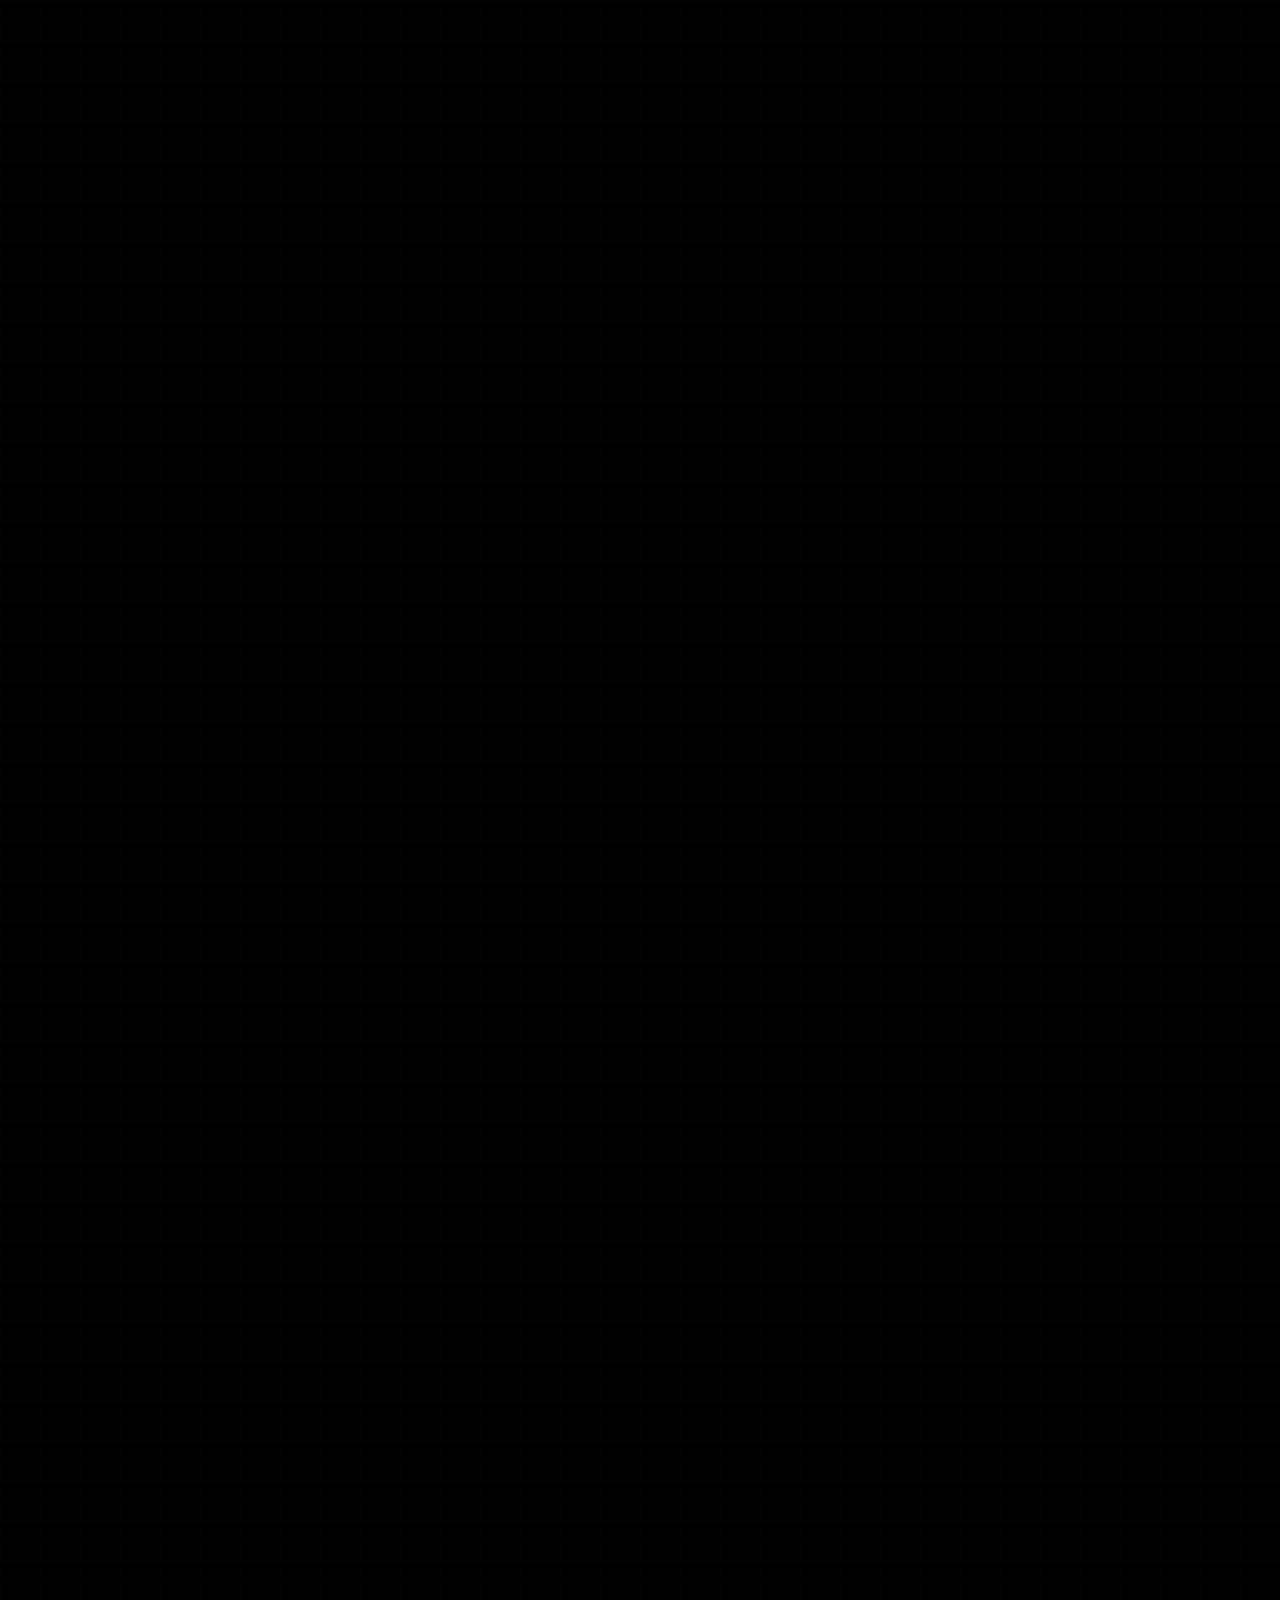
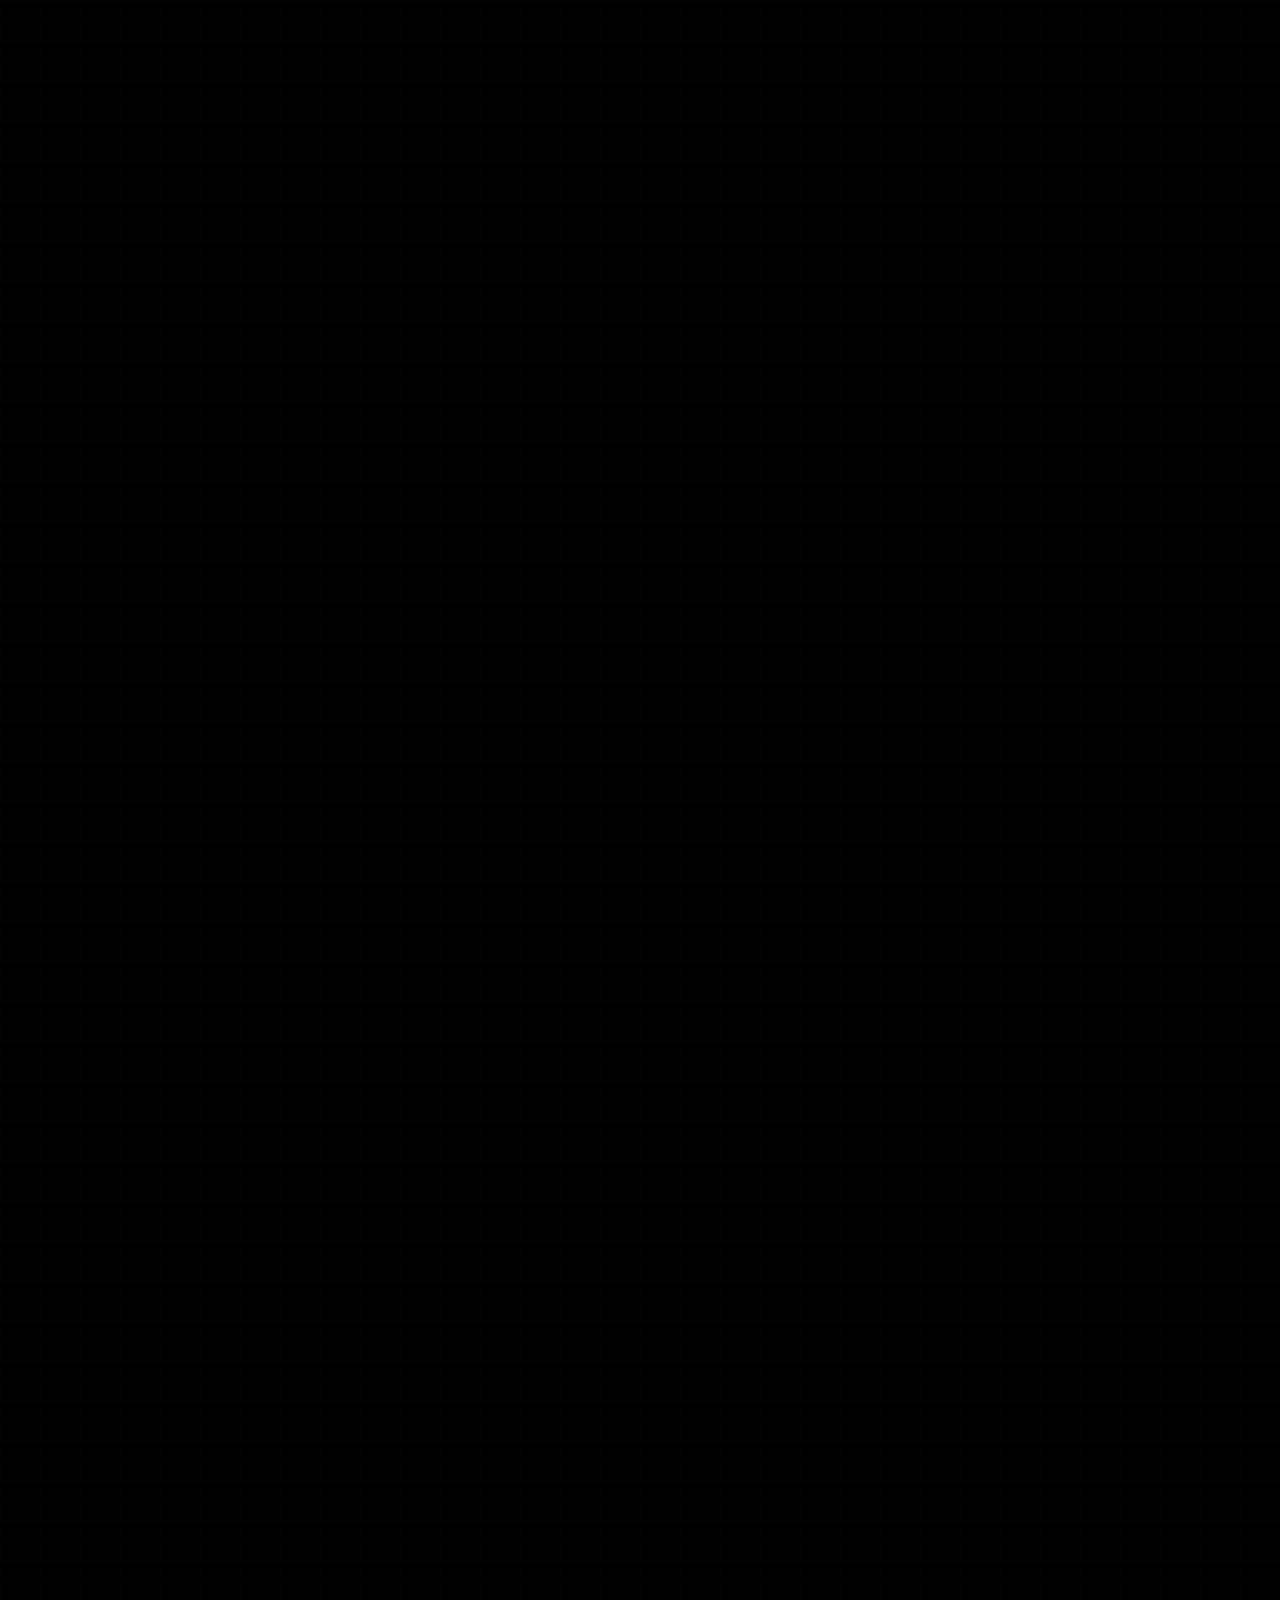
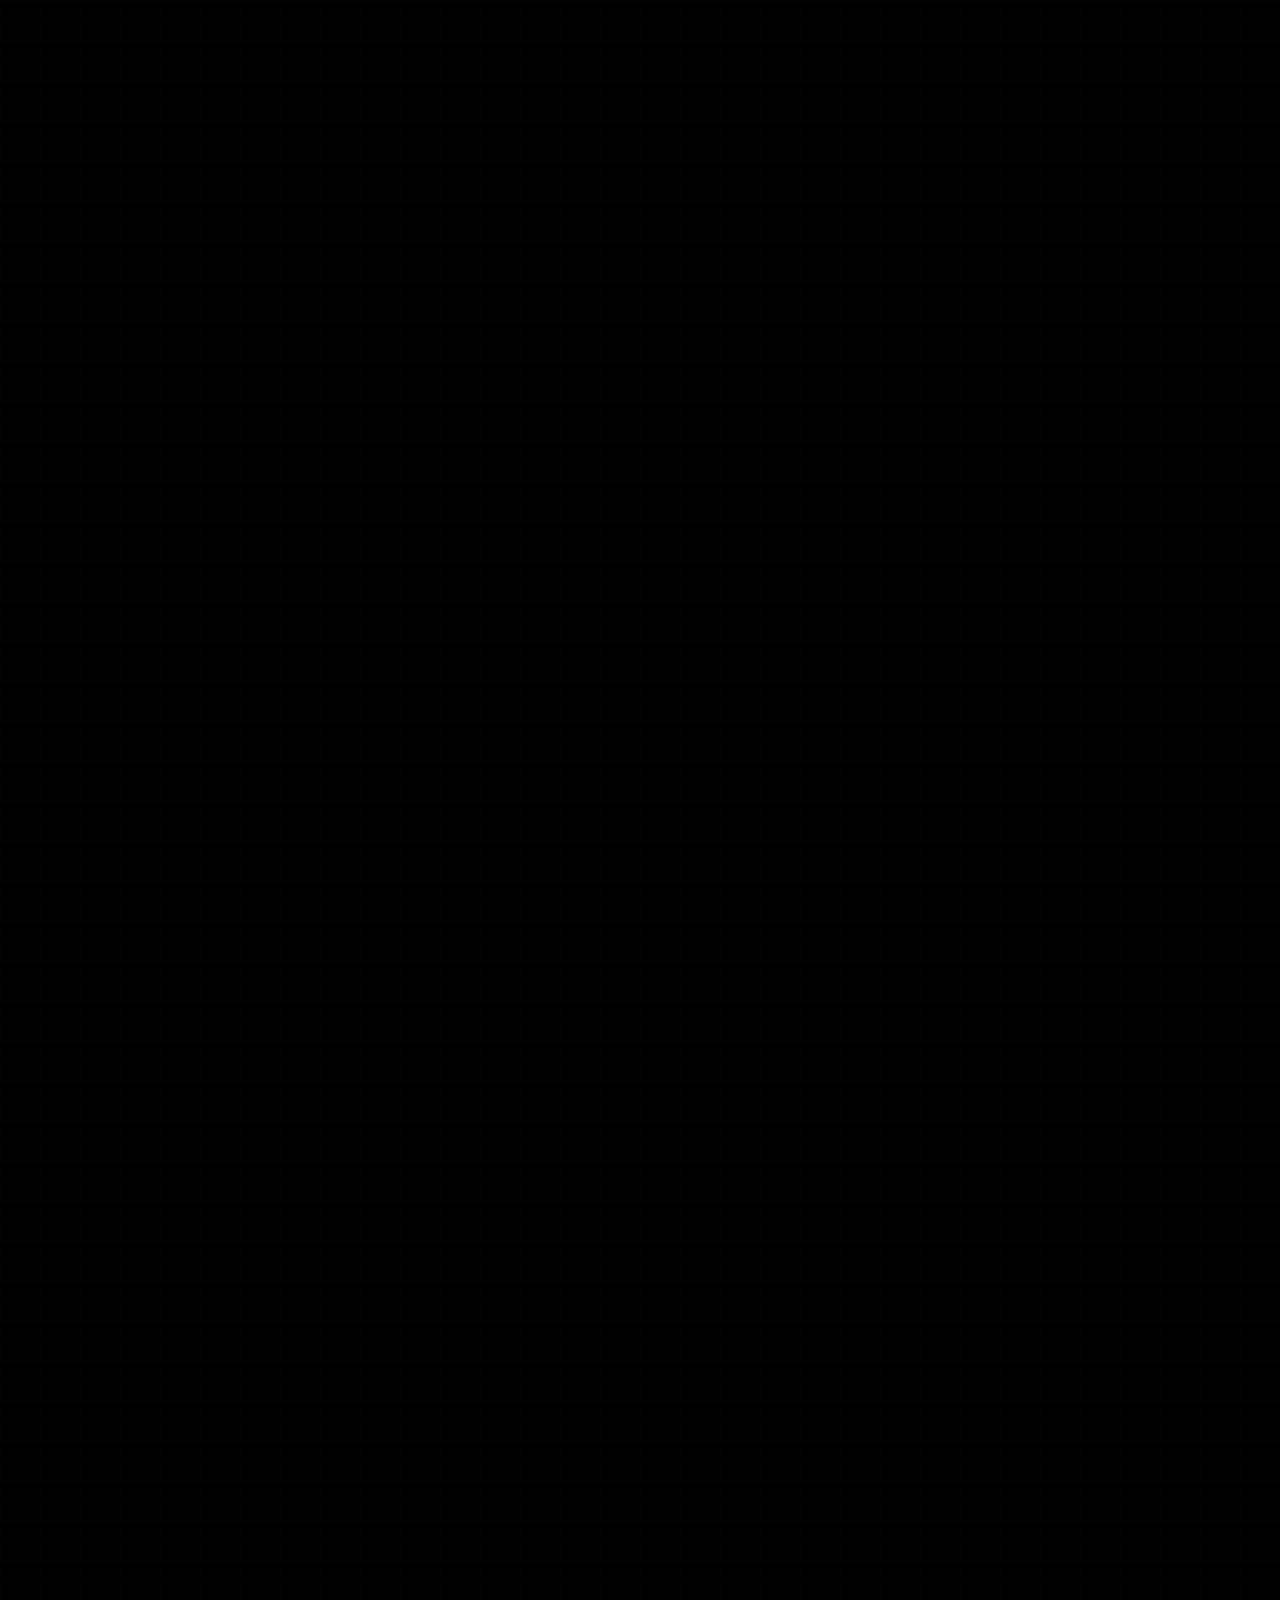
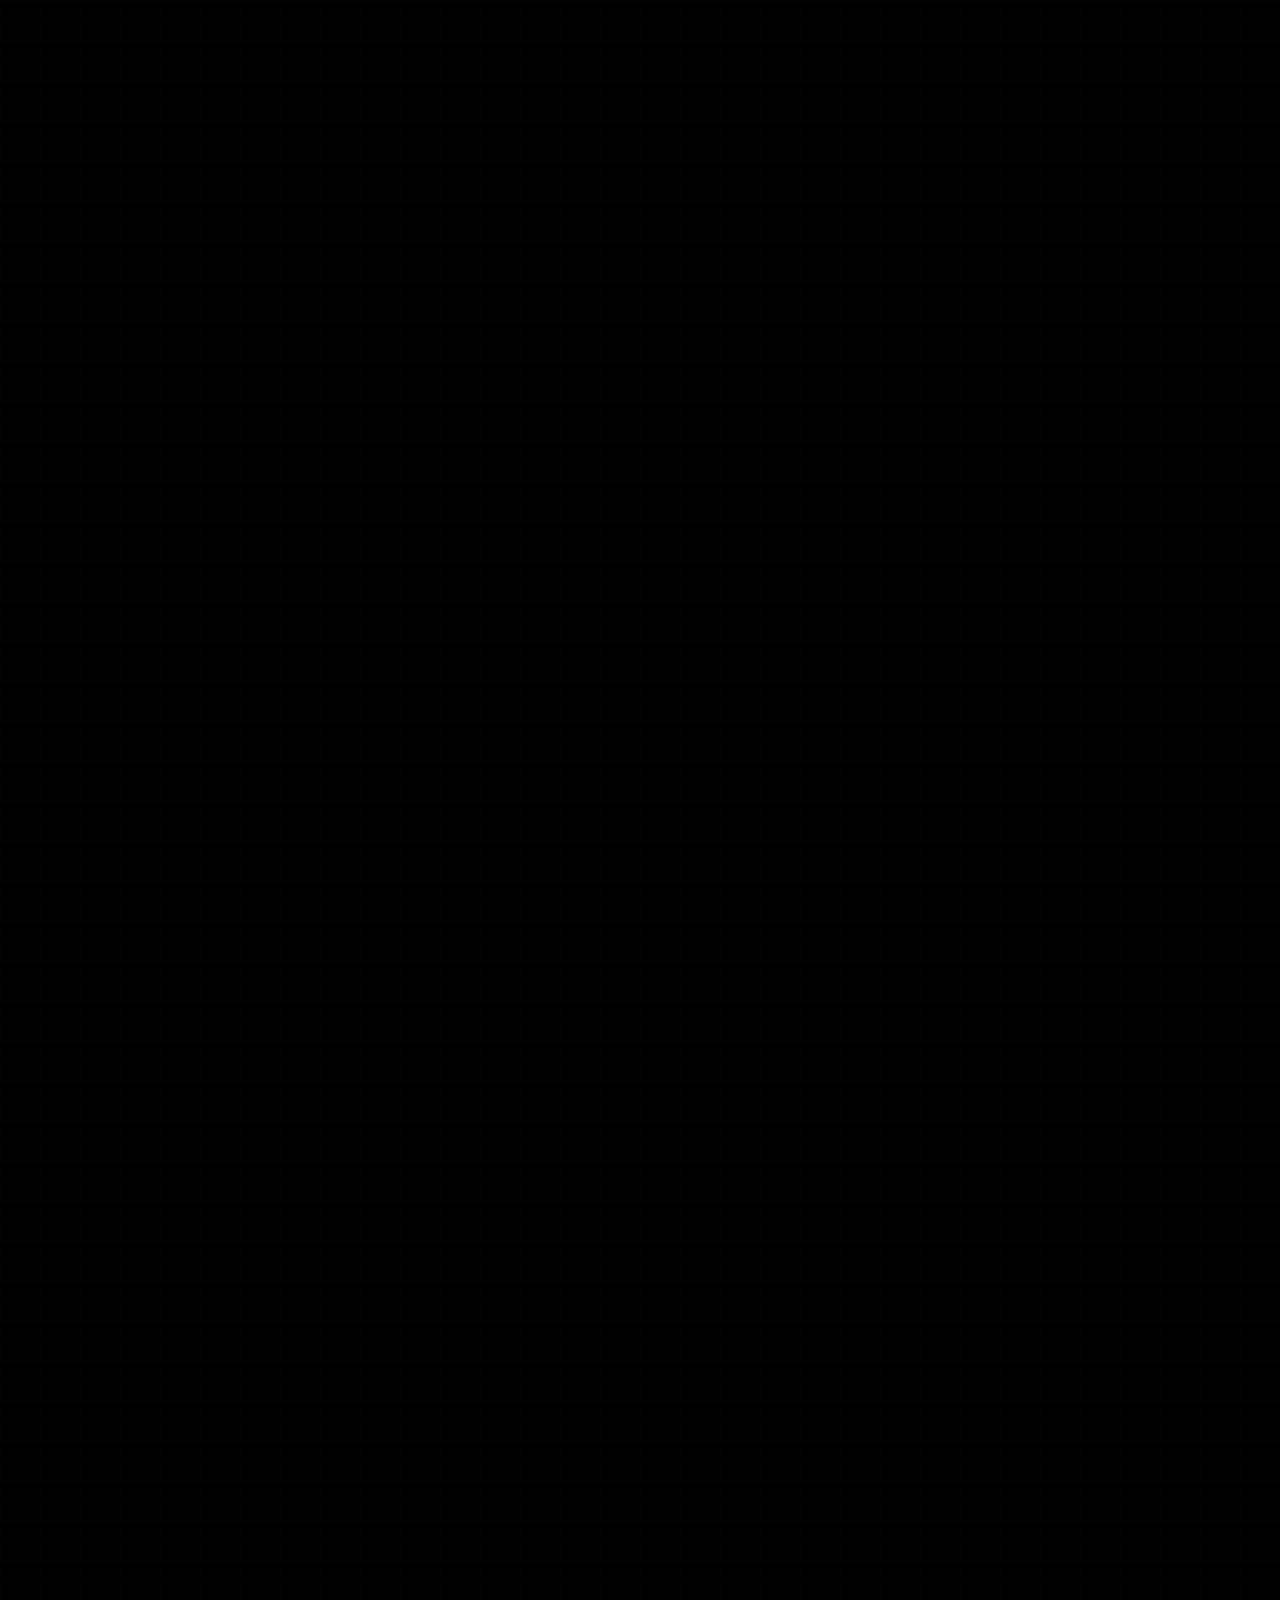
==== commit 3e37c120: "deploy: 414968443419b834939b5361f5f05a3083a87f5d" ====
--- a/index.html
+++ b/index.html
@@ -20,7 +20,7 @@
             document.documentElement.setAttribute('data-theme', savedTheme);
         })();
     </script>
-    <link rel="stylesheet" href="assets/style.css?v=1791496904">
+    <link rel="stylesheet" href="assets/style.css?v=1791848500">
 </head>
 
 <body>
@@ -38,7 +38,7 @@
                     <h1>os-deployment-library</h1>
                     <div class="stats">
                         &gt; status: <span class="stats-val">active</span><br>
-                        &gt; secured: <span class="stats-val">175 files (482.2 GB)</span><br>
+                        &gt; secured: <span class="stats-val">176 files (483.1 GB)</span><br>
                         &gt; discovery: <span class="stats-val">339 distros</span><br>
                         &gt; storage: <a href="https://drive.google.com/drive/folders/1B64Y44QVMlgoVm49PRk2_UvPXRzXNZ8e?usp=sharing" target="_blank" class="stats-link"
                             title="Open Google Drive folder">gdrive://os-deployment-library</a>
@@ -86,12 +86,12 @@
             <div class="nav-container">
                 <div class="scroll-arrow left-arrow" id="libArrowLeft">&lt;</div>
                 <div id="libNav" class="filter-nav">
-                    <button onclick="filterContent('lib', 'all')" class="filter-pill lib-pill active" data-target="all">all_files (175)</button><button onclick="filterContent('lib', 'lib_cat_0')" class="filter-pill lib-pill" data-target="lib_cat_0">linux > ubuntu (4)</button><button onclick="filterContent('lib', 'lib_cat_1')" class="filter-pill lib-pill" data-target="lib_cat_1">linux > ubuntu-noble (6)</button><button onclick="filterContent('lib', 'lib_cat_2')" class="filter-pill lib-pill" data-target="lib_cat_2">linux > ubuntu-plucky (2)</button><button onclick="filterContent('lib', 'lib_cat_3')" class="filter-pill lib-pill" data-target="lib_cat_3">linux > ubuntu-jammy (8)</button><button onclick="filterContent('lib', 'lib_cat_4')" class="filter-pill lib-pill" data-target="lib_cat_4">linux > debian (4)</button><button onclick="filterContent('lib', 'lib_cat_5')" class="filter-pill lib-pill" data-target="lib_cat_5">linux > debian-based (3)</button><button onclick="filterContent('lib', 'lib_cat_6')" class="filter-pill lib-pill" data-target="lib_cat_6">linux > mint (3)</button><button onclick="filterContent('lib', 'lib_cat_7')" class="filter-pill lib-pill" data-target="lib_cat_7">linux > pop-os (2)</button><button onclick="filterContent('lib', 'lib_cat_8')" class="filter-pill lib-pill" data-target="lib_cat_8">linux > zorin (2)</button><button onclick="filterContent('lib', 'lib_cat_9')" class="filter-pill lib-pill" data-target="lib_cat_9">linux > arch-family (23)</button><button onclick="filterContent('lib', 'lib_cat_10')" class="filter-pill lib-pill" data-target="lib_cat_10">linux > enterprise (11)</button><button onclick="filterContent('lib', 'lib_cat_11')" class="filter-pill lib-pill" data-target="lib_cat_11">linux > server (5)</button><button onclick="filterContent('lib', 'lib_cat_12')" class="filter-pill lib-pill" data-target="lib_cat_12">linux > fedora-spins (5)</button><button onclick="filterContent('lib', 'lib_cat_13')" class="filter-pill lib-pill" data-target="lib_cat_13">linux > gaming (1)</button><button onclick="filterContent('lib', 'lib_cat_14')" class="filter-pill lib-pill" data-target="lib_cat_14">linux > security (4)</button><button onclick="filterContent('lib', 'lib_cat_15')" class="filter-pill lib-pill" data-target="lib_cat_15">linux > pentesting (1)</button><button onclick="filterContent('lib', 'lib_cat_16')" class="filter-pill lib-pill" data-target="lib_cat_16">linux > privacy (1)</button><button onclick="filterContent('lib', 'lib_cat_17')" class="filter-pill lib-pill" data-target="lib_cat_17">linux > immutable (6)</button><button onclick="filterContent('lib', 'lib_cat_18')" class="filter-pill lib-pill" data-target="lib_cat_18">linux > rolling (2)</button><button onclick="filterContent('lib', 'lib_cat_19')" class="filter-pill lib-pill" data-target="lib_cat_19">linux > lightweight (2)</button><button onclick="filterContent('lib', 'lib_cat_20')" class="filter-pill lib-pill" data-target="lib_cat_20">linux > minimal (33)</button><button onclick="filterContent('lib', 'lib_cat_21')" class="filter-pill lib-pill" data-target="lib_cat_21">homelab (1)</button><button onclick="filterContent('lib', 'lib_cat_22')" class="filter-pill lib-pill" data-target="lib_cat_22">homelab > virtualization (8)</button><button onclick="filterContent('lib', 'lib_cat_23')" class="filter-pill lib-pill" data-target="lib_cat_23">homelab > firewall (3)</button><button onclick="filterContent('lib', 'lib_cat_24')" class="filter-pill lib-pill" data-target="lib_cat_24">homelab > nas (1)</button><button onclick="filterContent('lib', 'lib_cat_25')" class="filter-pill lib-pill" data-target="lib_cat_25">homelab > networking (1)</button><button onclick="filterContent('lib', 'lib_cat_26')" class="filter-pill lib-pill" data-target="lib_cat_26">specialized > vintage (2)</button><button onclick="filterContent('lib', 'lib_cat_27')" class="filter-pill lib-pill" data-target="lib_cat_27">specialized > containers (1)</button><button onclick="filterContent('lib', 'lib_cat_28')" class="filter-pill lib-pill" data-target="lib_cat_28">recovery > tools (2)</button><button onclick="filterContent('lib', 'lib_cat_29')" class="filter-pill lib-pill" data-target="lib_cat_29">arm > raspberry-pi (2)</button><button onclick="filterContent('lib', 'lib_cat_30')" class="filter-pill lib-pill" data-target="lib_cat_30">windows > eval (2)</button><button onclick="filterContent('lib', 'lib_cat_31')" class="filter-pill lib-pill" data-target="lib_cat_31">alternative > bsd (9)</button><button onclick="filterContent('lib', 'lib_cat_32')" class="filter-pill lib-pill" data-target="lib_cat_32">linux > desktop-env (1)</button><button onclick="filterContent('lib', 'lib_cat_33')" class="filter-pill lib-pill" data-target="lib_cat_33">linux > specialized (3)</button><button onclick="filterContent('lib', 'lib_cat_34')" class="filter-pill lib-pill" data-target="lib_cat_34">linux > office (1)</button><button onclick="filterContent('lib', 'lib_cat_35')" class="filter-pill lib-pill" data-target="lib_cat_35">linux > legacy (3)</button><button onclick="filterContent('lib', 'lib_cat_36')" class="filter-pill lib-pill" data-target="lib_cat_36">linux > experimental (2)</button><button onclick="filterContent('lib', 'lib_cat_37')" class="filter-pill lib-pill" data-target="lib_cat_37">linux > alternative-arch (2)</button><button onclick="filterContent('lib', 'lib_cat_38')" class="filter-pill lib-pill" data-target="lib_cat_38">linux > cloud (1)</button><button onclick="filterContent('lib', 'lib_cat_39')" class="filter-pill lib-pill" data-target="lib_cat_39">linux > multimedia (2)</button>
+                    <button onclick="filterContent('lib', 'all')" class="filter-pill lib-pill active" data-target="all">all_files (176)</button><button onclick="filterContent('lib', 'lib_cat_0')" class="filter-pill lib-pill" data-target="lib_cat_0">linux > ubuntu (4)</button><button onclick="filterContent('lib', 'lib_cat_1')" class="filter-pill lib-pill" data-target="lib_cat_1">linux > ubuntu-noble (6)</button><button onclick="filterContent('lib', 'lib_cat_2')" class="filter-pill lib-pill" data-target="lib_cat_2">linux > ubuntu-plucky (2)</button><button onclick="filterContent('lib', 'lib_cat_3')" class="filter-pill lib-pill" data-target="lib_cat_3">linux > ubuntu-jammy (8)</button><button onclick="filterContent('lib', 'lib_cat_4')" class="filter-pill lib-pill" data-target="lib_cat_4">linux > debian (4)</button><button onclick="filterContent('lib', 'lib_cat_5')" class="filter-pill lib-pill" data-target="lib_cat_5">linux > debian-based (3)</button><button onclick="filterContent('lib', 'lib_cat_6')" class="filter-pill lib-pill" data-target="lib_cat_6">linux > mint (3)</button><button onclick="filterContent('lib', 'lib_cat_7')" class="filter-pill lib-pill" data-target="lib_cat_7">linux > pop-os (2)</button><button onclick="filterContent('lib', 'lib_cat_8')" class="filter-pill lib-pill" data-target="lib_cat_8">linux > zorin (2)</button><button onclick="filterContent('lib', 'lib_cat_9')" class="filter-pill lib-pill" data-target="lib_cat_9">linux > arch-family (23)</button><button onclick="filterContent('lib', 'lib_cat_10')" class="filter-pill lib-pill" data-target="lib_cat_10">linux > enterprise (11)</button><button onclick="filterContent('lib', 'lib_cat_11')" class="filter-pill lib-pill" data-target="lib_cat_11">linux > server (5)</button><button onclick="filterContent('lib', 'lib_cat_12')" class="filter-pill lib-pill" data-target="lib_cat_12">linux > fedora-spins (5)</button><button onclick="filterContent('lib', 'lib_cat_13')" class="filter-pill lib-pill" data-target="lib_cat_13">linux > gaming (1)</button><button onclick="filterContent('lib', 'lib_cat_14')" class="filter-pill lib-pill" data-target="lib_cat_14">linux > security (4)</button><button onclick="filterContent('lib', 'lib_cat_15')" class="filter-pill lib-pill" data-target="lib_cat_15">linux > pentesting (1)</button><button onclick="filterContent('lib', 'lib_cat_16')" class="filter-pill lib-pill" data-target="lib_cat_16">linux > privacy (1)</button><button onclick="filterContent('lib', 'lib_cat_17')" class="filter-pill lib-pill" data-target="lib_cat_17">linux > immutable (6)</button><button onclick="filterContent('lib', 'lib_cat_18')" class="filter-pill lib-pill" data-target="lib_cat_18">linux > rolling (2)</button><button onclick="filterContent('lib', 'lib_cat_19')" class="filter-pill lib-pill" data-target="lib_cat_19">linux > lightweight (2)</button><button onclick="filterContent('lib', 'lib_cat_20')" class="filter-pill lib-pill" data-target="lib_cat_20">linux > minimal (34)</button><button onclick="filterContent('lib', 'lib_cat_21')" class="filter-pill lib-pill" data-target="lib_cat_21">homelab (1)</button><button onclick="filterContent('lib', 'lib_cat_22')" class="filter-pill lib-pill" data-target="lib_cat_22">homelab > virtualization (8)</button><button onclick="filterContent('lib', 'lib_cat_23')" class="filter-pill lib-pill" data-target="lib_cat_23">homelab > firewall (3)</button><button onclick="filterContent('lib', 'lib_cat_24')" class="filter-pill lib-pill" data-target="lib_cat_24">homelab > nas (1)</button><button onclick="filterContent('lib', 'lib_cat_25')" class="filter-pill lib-pill" data-target="lib_cat_25">homelab > networking (1)</button><button onclick="filterContent('lib', 'lib_cat_26')" class="filter-pill lib-pill" data-target="lib_cat_26">specialized > vintage (2)</button><button onclick="filterContent('lib', 'lib_cat_27')" class="filter-pill lib-pill" data-target="lib_cat_27">specialized > containers (1)</button><button onclick="filterContent('lib', 'lib_cat_28')" class="filter-pill lib-pill" data-target="lib_cat_28">recovery > tools (2)</button><button onclick="filterContent('lib', 'lib_cat_29')" class="filter-pill lib-pill" data-target="lib_cat_29">arm > raspberry-pi (2)</button><button onclick="filterContent('lib', 'lib_cat_30')" class="filter-pill lib-pill" data-target="lib_cat_30">windows > eval (2)</button><button onclick="filterContent('lib', 'lib_cat_31')" class="filter-pill lib-pill" data-target="lib_cat_31">alternative > bsd (9)</button><button onclick="filterContent('lib', 'lib_cat_32')" class="filter-pill lib-pill" data-target="lib_cat_32">linux > desktop-env (1)</button><button onclick="filterContent('lib', 'lib_cat_33')" class="filter-pill lib-pill" data-target="lib_cat_33">linux > specialized (3)</button><button onclick="filterContent('lib', 'lib_cat_34')" class="filter-pill lib-pill" data-target="lib_cat_34">linux > office (1)</button><button onclick="filterContent('lib', 'lib_cat_35')" class="filter-pill lib-pill" data-target="lib_cat_35">linux > legacy (3)</button><button onclick="filterContent('lib', 'lib_cat_36')" class="filter-pill lib-pill" data-target="lib_cat_36">linux > experimental (2)</button><button onclick="filterContent('lib', 'lib_cat_37')" class="filter-pill lib-pill" data-target="lib_cat_37">linux > alternative-arch (2)</button><button onclick="filterContent('lib', 'lib_cat_38')" class="filter-pill lib-pill" data-target="lib_cat_38">linux > cloud (1)</button><button onclick="filterContent('lib', 'lib_cat_39')" class="filter-pill lib-pill" data-target="lib_cat_39">linux > multimedia (2)</button>
                 </div>
                 <div class="scroll-arrow right-arrow" id="libArrowRight">&gt;</div>
             </div>
             <div id="librarySections">
-                <section class="category-section library-section" id="lib_cat_0"><div class="category-title">linux > ubuntu (4)</div><div class="grid"><div class="iso-card secured" data-name="edubuntu 26.04" data-details="{&quot;name&quot;: &quot;Edubuntu 26.04&quot;, &quot;developer&quot;: &quot;Canonical Ltd. / Ubuntu Community&quot;, &quot;type&quot;: &quot;Linux (Debian-based)&quot;, &quot;default_user&quot;: &quot;ubuntu (or installer setup)&quot;, &quot;docs&quot;: &quot;https://help.ubuntu.com&quot;, &quot;notes&quot;: &quot;Highly recommended for both virtualization templates and cloud-init deployments.&quot;, &quot;description&quot;: &quot;A popular, easy-to-use Linux distribution with a large community.&quot;, &quot;sha256&quot;: &quot;e2255cca689450e368d504fbbc28a2b8086f3e871d5364ca14409391e6985ac3&quot;, &quot;tags&quot;: [&quot;debian&quot;, &quot;desktop&quot;, &quot;ubuntu&quot;, &quot;x86_64&quot;], &quot;filename&quot;: &quot;edubuntu-26.04-desktop-amd64.iso&quot;}"><div class="iso-info"><div class="iso-name">Edubuntu 26.04 <span class="status-secured">✓</span></div><div class="iso-size">7.4 GB</div><div class="iso-tags"><span class="tag-badge tag-debian">debian</span><span class="tag-badge tag-desktop">desktop</span><span class="tag-badge tag-ubuntu">ubuntu</span><span class="tag-badge tag-x86_64">x86_64</span></div><div class="iso-desc">A popular, easy-to-use Linux distribution with a large community.</div></div><div class="iso-actions"><button class="btn-copy" data-url="https://drive.google.com/uc?export=download&id=1tVZwE2jmdu4B6V6GUej3uhYYOLtUXhYF" title="Copy Link"><svg width="15" height="15" viewBox="0 0 24 24" fill="none" stroke="currentColor" stroke-width="2" stroke-linecap="round" stroke-linejoin="round"><rect x="9" y="9" width="13" height="13" rx="2" ry="2"></rect><path d="M5 15H4a2 2 0 0 1-2-2V4a2 2 0 0 1 2-2h9a2 2 0 0 1 2 2v1"></path></svg></button><a href="https://drive.google.com/uc?export=download&id=1tVZwE2jmdu4B6V6GUej3uhYYOLtUXhYF" target="_blank" class="btn-download btn-gdrive-dl">download</a></div></div><div class="iso-card secured" data-name="lubuntu 26.04" data-details="{&quot;name&quot;: &quot;Lubuntu 26.04&quot;, &quot;developer&quot;: &quot;Canonical Ltd. / Ubuntu Community&quot;, &quot;type&quot;: &quot;Linux (Debian-based)&quot;, &quot;default_user&quot;: &quot;ubuntu (or installer setup)&quot;, &quot;docs&quot;: &quot;https://help.ubuntu.com&quot;, &quot;notes&quot;: &quot;Highly recommended for both virtualization templates and cloud-init deployments.&quot;, &quot;description&quot;: &quot;A popular, easy-to-use Linux distribution with a large community.&quot;, &quot;sha256&quot;: &quot;a9eef9e75c139caa428d11799f681e2d29e6ba7e22aa045d9a64599d45cd12ff&quot;, &quot;tags&quot;: [&quot;debian&quot;, &quot;desktop&quot;, &quot;lxqt&quot;, &quot;ubuntu&quot;, &quot;x86_64&quot;], &quot;filename&quot;: &quot;lubuntu-26.04-desktop-amd64.iso&quot;}"><div class="iso-info"><div class="iso-name">Lubuntu 26.04 <span class="status-secured">✓</span></div><div class="iso-size">3.6 GB</div><div class="iso-tags"><span class="tag-badge tag-debian">debian</span><span class="tag-badge tag-desktop">desktop</span><span class="tag-badge tag-lxqt">lxqt</span><span class="tag-badge tag-ubuntu">ubuntu</span><span class="tag-badge tag-x86_64">x86_64</span></div><div class="iso-desc">A popular, easy-to-use Linux distribution with a large community.</div></div><div class="iso-actions"><button class="btn-copy" data-url="https://drive.google.com/uc?export=download&id=1Y4P6LEXvelXuDW9NBWL6ckpPQgKLDy_Y" title="Copy Link"><svg width="15" height="15" viewBox="0 0 24 24" fill="none" stroke="currentColor" stroke-width="2" stroke-linecap="round" stroke-linejoin="round"><rect x="9" y="9" width="13" height="13" rx="2" ry="2"></rect><path d="M5 15H4a2 2 0 0 1-2-2V4a2 2 0 0 1 2-2h9a2 2 0 0 1 2 2v1"></path></svg></button><a href="https://drive.google.com/uc?export=download&id=1Y4P6LEXvelXuDW9NBWL6ckpPQgKLDy_Y" target="_blank" class="btn-download btn-gdrive-dl">download</a></div></div><div class="iso-card secured" data-name="xubuntu 26.04" data-details="{&quot;name&quot;: &quot;Xubuntu 26.04&quot;, &quot;developer&quot;: &quot;Canonical Ltd. / Ubuntu Community&quot;, &quot;type&quot;: &quot;Linux (Debian-based)&quot;, &quot;default_user&quot;: &quot;ubuntu (or installer setup)&quot;, &quot;docs&quot;: &quot;https://help.ubuntu.com&quot;, &quot;notes&quot;: &quot;Highly recommended for both virtualization templates and cloud-init deployments.&quot;, &quot;description&quot;: &quot;A popular, easy-to-use Linux distribution with a large community.&quot;, &quot;sha256&quot;: &quot;ae030dbd99426a4c7b2d1c96731e0f435ec9d18f6a28c9e76f077dd5f46364bc&quot;, &quot;tags&quot;: [&quot;debian&quot;, &quot;desktop&quot;, &quot;ubuntu&quot;, &quot;x86_64&quot;, &quot;xfce&quot;], &quot;filename&quot;: &quot;xubuntu-26.04-desktop-amd64.iso&quot;}"><div class="iso-info"><div class="iso-name">Xubuntu 26.04 <span class="status-secured">✓</span></div><div class="iso-size">4.8 GB</div><div class="iso-tags"><span class="tag-badge tag-debian">debian</span><span class="tag-badge tag-desktop">desktop</span><span class="tag-badge tag-ubuntu">ubuntu</span><span class="tag-badge tag-x86_64">x86_64</span><span class="tag-badge tag-xfce">xfce</span></div><div class="iso-desc">A popular, easy-to-use Linux distribution with a large community.</div></div><div class="iso-actions"><button class="btn-copy" data-url="https://drive.google.com/uc?export=download&id=1vfn_CeOB3VMW8ujcjEefvsnveqzjylFq" title="Copy Link"><svg width="15" height="15" viewBox="0 0 24 24" fill="none" stroke="currentColor" stroke-width="2" stroke-linecap="round" stroke-linejoin="round"><rect x="9" y="9" width="13" height="13" rx="2" ry="2"></rect><path d="M5 15H4a2 2 0 0 1-2-2V4a2 2 0 0 1 2-2h9a2 2 0 0 1 2 2v1"></path></svg></button><a href="https://drive.google.com/uc?export=download&id=1vfn_CeOB3VMW8ujcjEefvsnveqzjylFq" target="_blank" class="btn-download btn-gdrive-dl">download</a></div></div><div class="iso-card secured" data-name="kubuntu 26.04" data-details="{&quot;name&quot;: &quot;Kubuntu 26.04&quot;, &quot;developer&quot;: &quot;Canonical Ltd. / Ubuntu Community&quot;, &quot;type&quot;: &quot;Linux (Debian-based)&quot;, &quot;default_user&quot;: &quot;ubuntu (or installer setup)&quot;, &quot;docs&quot;: &quot;https://help.ubuntu.com&quot;, &quot;notes&quot;: &quot;Highly recommended for both virtualization templates and cloud-init deployments.&quot;, &quot;description&quot;: &quot;A popular, easy-to-use Linux distribution with a large community.&quot;, &quot;sha256&quot;: &quot;95ce9cf68f13015b9a88bd1ef86fcf7eda77c99979fda48c69e28aa0a84f88ac&quot;, &quot;tags&quot;: [&quot;kde&quot;, &quot;desktop&quot;, &quot;ubuntu&quot;], &quot;filename&quot;: &quot;kubuntu-26.04-desktop-amd64.iso&quot;}"><div class="iso-info"><div class="iso-name">Kubuntu 26.04 <span class="status-secured">✓</span></div><div class="iso-size">4.7 GB</div><div class="iso-tags"><span class="tag-badge tag-kde">kde</span><span class="tag-badge tag-desktop">desktop</span><span class="tag-badge tag-ubuntu">ubuntu</span></div><div class="iso-desc">A popular, easy-to-use Linux distribution with a large community.</div></div><div class="iso-actions"><button class="btn-copy" data-url="https://drive.google.com/uc?export=download&id=1TnxT6mQSgZtOQNunX1HmWQziiQ3TvtM5" title="Copy Link"><svg width="15" height="15" viewBox="0 0 24 24" fill="none" stroke="currentColor" stroke-width="2" stroke-linecap="round" stroke-linejoin="round"><rect x="9" y="9" width="13" height="13" rx="2" ry="2"></rect><path d="M5 15H4a2 2 0 0 1-2-2V4a2 2 0 0 1 2-2h9a2 2 0 0 1 2 2v1"></path></svg></button><a href="https://drive.google.com/uc?export=download&id=1TnxT6mQSgZtOQNunX1HmWQziiQ3TvtM5" target="_blank" class="btn-download btn-gdrive-dl">download</a></div></div></div></section><section class="category-section library-section" id="lib_cat_1"><div class="category-title">linux > ubuntu-noble (6)</div><div class="grid"><div class="iso-card secured" data-name="ubuntu 24.04.5 server" data-details="{&quot;name&quot;: &quot;Ubuntu 24.04.5 Server&quot;, &quot;developer&quot;: &quot;Canonical Ltd. / Ubuntu Community&quot;, &quot;type&quot;: &quot;Linux (Debian-based)&quot;, &quot;default_user&quot;: &quot;ubuntu (or installer setup)&quot;, &quot;docs&quot;: &quot;https://ubuntu.com/server/docs&quot;, &quot;notes&quot;: &quot;Highly recommended for cloud-init and virtualization templates.&quot;, &quot;description&quot;: &quot;A popular, easy-to-use Linux distribution with a large community.&quot;, &quot;sha256&quot;: &quot;97f3d7ffb032c3eb3b23d2c8be9cc76e60c2c1f2c0146ba5ba9fe01cafae0fd8&quot;, &quot;tags&quot;: [&quot;lts&quot;, &quot;server&quot;, &quot;cloud-init&quot;], &quot;filename&quot;: &quot;ubuntu-24.04.5-live-server-amd64.iso&quot;}"><div class="iso-info"><div class="iso-name">Ubuntu 24.04.5 Server <span class="status-secured">✓</span></div><div class="iso-size">3.8 GB</div><div class="iso-tags"><span class="tag-badge tag-lts">lts</span><span class="tag-badge tag-server">server</span><span class="tag-badge tag-cloud-init">cloud-init</span></div><div class="iso-desc">A popular, easy-to-use Linux distribution with a large community.</div></div><div class="iso-actions"><button class="btn-copy" data-url="https://drive.google.com/uc?export=download&id=1-TBTCiluGDu28CYuJ51MZhhJc1plzmGo" title="Copy Link"><svg width="15" height="15" viewBox="0 0 24 24" fill="none" stroke="currentColor" stroke-width="2" stroke-linecap="round" stroke-linejoin="round"><rect x="9" y="9" width="13" height="13" rx="2" ry="2"></rect><path d="M5 15H4a2 2 0 0 1-2-2V4a2 2 0 0 1 2-2h9a2 2 0 0 1 2 2v1"></path></svg></button><a href="https://drive.google.com/uc?export=download&id=1-TBTCiluGDu28CYuJ51MZhhJc1plzmGo" target="_blank" class="btn-download btn-gdrive-dl">download</a></div></div><div class="iso-card secured" data-name="ubuntu 24.04.5 desktop" data-details="{&quot;name&quot;: &quot;Ubuntu 24.04.5 Desktop&quot;, &quot;developer&quot;: &quot;Canonical Ltd. / Ubuntu Community&quot;, &quot;type&quot;: &quot;Linux (Debian-based)&quot;, &quot;default_user&quot;: &quot;ubuntu (or installer setup)&quot;, &quot;docs&quot;: &quot;https://ubuntu.com/tutorials&quot;, &quot;notes&quot;: &quot;Standard LTS version with GNOME Desktop environment.&quot;, &quot;description&quot;: &quot;A popular, easy-to-use Linux distribution with a large community.&quot;, &quot;sha256&quot;: &quot;63bed7c60c252d5563742b19204ff228ef9f7f10ac0a060159897ab423b6c398&quot;, &quot;tags&quot;: [&quot;lts&quot;, &quot;desktop&quot;, &quot;standard&quot;], &quot;filename&quot;: &quot;ubuntu-24.04.5-desktop-amd64.iso&quot;}"><div class="iso-info"><div class="iso-name">Ubuntu 24.04.5 Desktop <span class="status-secured">✓</span></div><div class="iso-size">5.9 GB</div><div class="iso-tags"><span class="tag-badge tag-lts">lts</span><span class="tag-badge tag-desktop">desktop</span><span class="tag-badge tag-standard">standard</span></div><div class="iso-desc">A popular, easy-to-use Linux distribution with a large community.</div></div><div class="iso-actions"><button class="btn-copy" data-url="https://drive.google.com/uc?export=download&id=1HtwAXTyfolGR7myUbzHKh58b3YtWr0xm" title="Copy Link"><svg width="15" height="15" viewBox="0 0 24 24" fill="none" stroke="currentColor" stroke-width="2" stroke-linecap="round" stroke-linejoin="round"><rect x="9" y="9" width="13" height="13" rx="2" ry="2"></rect><path d="M5 15H4a2 2 0 0 1-2-2V4a2 2 0 0 1 2-2h9a2 2 0 0 1 2 2v1"></path></svg></button><a href="https://drive.google.com/uc?export=download&id=1HtwAXTyfolGR7myUbzHKh58b3YtWr0xm" target="_blank" class="btn-download btn-gdrive-dl">download</a></div></div><div class="iso-card secured" data-name="ubuntu 24 04 4 live server" data-details="{&quot;name&quot;: &quot;Ubuntu 24 04 4 Live Server&quot;, &quot;developer&quot;: &quot;Canonical Ltd. / Ubuntu Community&quot;, &quot;type&quot;: &quot;Linux (Debian-based)&quot;, &quot;default_user&quot;: &quot;ubuntu (or installer setup)&quot;, &quot;docs&quot;: &quot;https://help.ubuntu.com&quot;, &quot;notes&quot;: &quot;Highly recommended for both virtualization templates and cloud-init deployments.&quot;, &quot;description&quot;: &quot;A popular, easy-to-use Linux distribution with a large community.&quot;, &quot;tags&quot;: [&quot;debian&quot;, &quot;desktop&quot;, &quot;live&quot;, &quot;server&quot;, &quot;ubuntu&quot;, &quot;x86_64&quot;], &quot;filename&quot;: &quot;ubuntu-24.04.4-live-server-amd64.iso&quot;}"><div class="iso-info"><div class="iso-name">Ubuntu 24 04 4 Live Server <span class="status-secured">✓</span></div><div class="iso-size">3.2 GB</div><div class="iso-tags"><span class="tag-badge tag-debian">debian</span><span class="tag-badge tag-desktop">desktop</span><span class="tag-badge tag-live">live</span><span class="tag-badge tag-server">server</span><span class="tag-badge tag-ubuntu">ubuntu</span><span class="tag-badge tag-x86_64">x86_64</span></div><div class="iso-desc">A popular, easy-to-use Linux distribution with a large community.</div></div><div class="iso-actions"><button class="btn-copy" data-url="https://drive.google.com/uc?export=download&id=12Sz5wu-hfF-xq-d6t1AnAICAMgsWPicQ" title="Copy Link"><svg width="15" height="15" viewBox="0 0 24 24" fill="none" stroke="currentColor" stroke-width="2" stroke-linecap="round" stroke-linejoin="round"><rect x="9" y="9" width="13" height="13" rx="2" ry="2"></rect><path d="M5 15H4a2 2 0 0 1-2-2V4a2 2 0 0 1 2-2h9a2 2 0 0 1 2 2v1"></path></svg></button><a href="https://drive.google.com/uc?export=download&id=12Sz5wu-hfF-xq-d6t1AnAICAMgsWPicQ" target="_blank" class="btn-download btn-gdrive-dl">download</a></div></div><div class="iso-card secured" data-name="ubuntu 24 04 4 desktop" data-details="{&quot;name&quot;: &quot;Ubuntu 24 04 4 Desktop&quot;, &quot;developer&quot;: &quot;Canonical Ltd. / Ubuntu Community&quot;, &quot;type&quot;: &quot;Linux (Debian-based)&quot;, &quot;default_user&quot;: &quot;ubuntu (or installer setup)&quot;, &quot;docs&quot;: &quot;https://help.ubuntu.com&quot;, &quot;notes&quot;: &quot;Highly recommended for both virtualization templates and cloud-init deployments.&quot;, &quot;description&quot;: &quot;A popular, easy-to-use Linux distribution with a large community.&quot;, &quot;tags&quot;: [&quot;debian&quot;, &quot;desktop&quot;, &quot;ubuntu&quot;, &quot;x86_64&quot;], &quot;filename&quot;: &quot;ubuntu-24.04.4-desktop-amd64.iso&quot;}"><div class="iso-info"><div class="iso-name">Ubuntu 24 04 4 Desktop <span class="status-secured">✓</span></div><div class="iso-size">6.2 GB</div><div class="iso-tags"><span class="tag-badge tag-debian">debian</span><span class="tag-badge tag-desktop">desktop</span><span class="tag-badge tag-ubuntu">ubuntu</span><span class="tag-badge tag-x86_64">x86_64</span></div><div class="iso-desc">A popular, easy-to-use Linux distribution with a large community.</div></div><div class="iso-actions"><button class="btn-copy" data-url="https://drive.google.com/uc?export=download&id=19jQig3qdonOC_zLuoebpvFuy2AYBs8QW" title="Copy Link"><svg width="15" height="15" viewBox="0 0 24 24" fill="none" stroke="currentColor" stroke-width="2" stroke-linecap="round" stroke-linejoin="round"><rect x="9" y="9" width="13" height="13" rx="2" ry="2"></rect><path d="M5 15H4a2 2 0 0 1-2-2V4a2 2 0 0 1 2-2h9a2 2 0 0 1 2 2v1"></path></svg></button><a href="https://drive.google.com/uc?export=download&id=19jQig3qdonOC_zLuoebpvFuy2AYBs8QW" target="_blank" class="btn-download btn-gdrive-dl">download</a></div></div><div class="iso-card secured" data-name="ubuntu 24 04 2 live server" data-details="{&quot;name&quot;: &quot;Ubuntu 24 04 2 Live Server&quot;, &quot;developer&quot;: &quot;Canonical Ltd. / Ubuntu Community&quot;, &quot;type&quot;: &quot;Linux (Debian-based)&quot;, &quot;default_user&quot;: &quot;ubuntu (or installer setup)&quot;, &quot;docs&quot;: &quot;https://help.ubuntu.com&quot;, &quot;notes&quot;: &quot;Highly recommended for both virtualization templates and cloud-init deployments.&quot;, &quot;description&quot;: &quot;A popular, easy-to-use Linux distribution with a large community.&quot;, &quot;tags&quot;: [&quot;debian&quot;, &quot;desktop&quot;, &quot;live&quot;, &quot;server&quot;, &quot;ubuntu&quot;, &quot;x86_64&quot;], &quot;filename&quot;: &quot;ubuntu-24.04.2-live-server-amd64.iso&quot;}"><div class="iso-info"><div class="iso-name">Ubuntu 24 04 2 Live Server <span class="status-secured">✓</span></div><div class="iso-size">3.0 GB</div><div class="iso-tags"><span class="tag-badge tag-debian">debian</span><span class="tag-badge tag-desktop">desktop</span><span class="tag-badge tag-live">live</span><span class="tag-badge tag-server">server</span><span class="tag-badge tag-ubuntu">ubuntu</span><span class="tag-badge tag-x86_64">x86_64</span></div><div class="iso-desc">A popular, easy-to-use Linux distribution with a large community.</div></div><div class="iso-actions"><button class="btn-copy" data-url="https://drive.google.com/uc?export=download&id=1eWZzDJoms41YmyLZ4oM9LYRLKvKmwRb5" title="Copy Link"><svg width="15" height="15" viewBox="0 0 24 24" fill="none" stroke="currentColor" stroke-width="2" stroke-linecap="round" stroke-linejoin="round"><rect x="9" y="9" width="13" height="13" rx="2" ry="2"></rect><path d="M5 15H4a2 2 0 0 1-2-2V4a2 2 0 0 1 2-2h9a2 2 0 0 1 2 2v1"></path></svg></button><a href="https://drive.google.com/uc?export=download&id=1eWZzDJoms41YmyLZ4oM9LYRLKvKmwRb5" target="_blank" class="btn-download btn-gdrive-dl">download</a></div></div><div class="iso-card secured" data-name="ubuntu 24 04 2 desktop" data-details="{&quot;name&quot;: &quot;Ubuntu 24 04 2 Desktop&quot;, &quot;developer&quot;: &quot;Canonical Ltd. / Ubuntu Community&quot;, &quot;type&quot;: &quot;Linux (Debian-based)&quot;, &quot;default_user&quot;: &quot;ubuntu (or installer setup)&quot;, &quot;docs&quot;: &quot;https://help.ubuntu.com&quot;, &quot;notes&quot;: &quot;Highly recommended for both virtualization templates and cloud-init deployments.&quot;, &quot;description&quot;: &quot;A popular, easy-to-use Linux distribution with a large community.&quot;, &quot;tags&quot;: [&quot;debian&quot;, &quot;desktop&quot;, &quot;ubuntu&quot;, &quot;x86_64&quot;], &quot;filename&quot;: &quot;ubuntu-24.04.2-desktop-amd64.iso&quot;}"><div class="iso-info"><div class="iso-name">Ubuntu 24 04 2 Desktop <span class="status-secured">✓</span></div><div class="iso-size">5.9 GB</div><div class="iso-tags"><span class="tag-badge tag-debian">debian</span><span class="tag-badge tag-desktop">desktop</span><span class="tag-badge tag-ubuntu">ubuntu</span><span class="tag-badge tag-x86_64">x86_64</span></div><div class="iso-desc">A popular, easy-to-use Linux distribution with a large community.</div></div><div class="iso-actions"><button class="btn-copy" data-url="https://drive.google.com/uc?export=download&id=1h22Yw4O1b8UM6PVE0TAwB7HTOeYwjk0p" title="Copy Link"><svg width="15" height="15" viewBox="0 0 24 24" fill="none" stroke="currentColor" stroke-width="2" stroke-linecap="round" stroke-linejoin="round"><rect x="9" y="9" width="13" height="13" rx="2" ry="2"></rect><path d="M5 15H4a2 2 0 0 1-2-2V4a2 2 0 0 1 2-2h9a2 2 0 0 1 2 2v1"></path></svg></button><a href="https://drive.google.com/uc?export=download&id=1h22Yw4O1b8UM6PVE0TAwB7HTOeYwjk0p" target="_blank" class="btn-download btn-gdrive-dl">download</a></div></div></div></section><section class="category-section library-section" id="lib_cat_2"><div class="category-title">linux > ubuntu-plucky (2)</div><div class="grid"><div class="iso-card secured" data-name="ubuntu 25.04 server" data-details="{&quot;name&quot;: &quot;Ubuntu 25.04 Server&quot;, &quot;developer&quot;: &quot;Canonical Ltd. / Ubuntu Community&quot;, &quot;type&quot;: &quot;Linux (Debian-based)&quot;, &quot;default_user&quot;: &quot;ubuntu (or installer setup)&quot;, &quot;docs&quot;: &quot;https://help.ubuntu.com&quot;, &quot;notes&quot;: &quot;Highly recommended for both virtualization templates and cloud-init deployments.&quot;, &quot;description&quot;: &quot;A popular, easy-to-use Linux distribution with a large community.&quot;, &quot;sha256&quot;: &quot;8b44046211118639c673335a80359f4b3f0d9e52c33fe61c59072b1b61bdecc5&quot;, &quot;tags&quot;: [&quot;debian&quot;, &quot;desktop&quot;, &quot;live&quot;, &quot;server&quot;, &quot;ubuntu&quot;, &quot;x86_64&quot;], &quot;filename&quot;: &quot;ubuntu-25.04-live-server-amd64.iso&quot;}"><div class="iso-info"><div class="iso-name">Ubuntu 25.04 Server <span class="status-secured">✓</span></div><div class="iso-size">1.9 GB</div><div class="iso-tags"><span class="tag-badge tag-debian">debian</span><span class="tag-badge tag-desktop">desktop</span><span class="tag-badge tag-live">live</span><span class="tag-badge tag-server">server</span><span class="tag-badge tag-ubuntu">ubuntu</span><span class="tag-badge tag-x86_64">x86_64</span></div><div class="iso-desc">A popular, easy-to-use Linux distribution with a large community.</div></div><div class="iso-actions"><button class="btn-copy" data-url="https://drive.google.com/uc?export=download&id=1vTDKZp4VWoYz-t7doTnvtHAl92yhz84a" title="Copy Link"><svg width="15" height="15" viewBox="0 0 24 24" fill="none" stroke="currentColor" stroke-width="2" stroke-linecap="round" stroke-linejoin="round"><rect x="9" y="9" width="13" height="13" rx="2" ry="2"></rect><path d="M5 15H4a2 2 0 0 1-2-2V4a2 2 0 0 1 2-2h9a2 2 0 0 1 2 2v1"></path></svg></button><a href="https://drive.google.com/uc?export=download&id=1vTDKZp4VWoYz-t7doTnvtHAl92yhz84a" target="_blank" class="btn-download btn-gdrive-dl">download</a></div></div><div class="iso-card secured" data-name="ubuntu 25.04 desktop" data-details="{&quot;name&quot;: &quot;Ubuntu 25.04 Desktop&quot;, &quot;developer&quot;: &quot;Canonical Ltd. / Ubuntu Community&quot;, &quot;type&quot;: &quot;Linux (Debian-based)&quot;, &quot;default_user&quot;: &quot;ubuntu (or installer setup)&quot;, &quot;docs&quot;: &quot;https://help.ubuntu.com&quot;, &quot;notes&quot;: &quot;Highly recommended for both virtualization templates and cloud-init deployments.&quot;, &quot;description&quot;: &quot;A popular, easy-to-use Linux distribution with a large community.&quot;, &quot;sha256&quot;: &quot;b87366b62eddfbecb60e681ba83299c61884a0d97569abe797695c8861f5dea4&quot;, &quot;tags&quot;: [&quot;debian&quot;, &quot;desktop&quot;, &quot;ubuntu&quot;, &quot;x86_64&quot;], &quot;filename&quot;: &quot;ubuntu-25.04-desktop-amd64.iso&quot;}"><div class="iso-info"><div class="iso-name">Ubuntu 25.04 Desktop <span class="status-secured">✓</span></div><div class="iso-size">5.8 GB</div><div class="iso-tags"><span class="tag-badge tag-debian">debian</span><span class="tag-badge tag-desktop">desktop</span><span class="tag-badge tag-ubuntu">ubuntu</span><span class="tag-badge tag-x86_64">x86_64</span></div><div class="iso-desc">A popular, easy-to-use Linux distribution with a large community.</div></div><div class="iso-actions"><button class="btn-copy" data-url="https://drive.google.com/uc?export=download&id=1qCpevTgZZ2W1cmBaoAal0EV98UdG3hri" title="Copy Link"><svg width="15" height="15" viewBox="0 0 24 24" fill="none" stroke="currentColor" stroke-width="2" stroke-linecap="round" stroke-linejoin="round"><rect x="9" y="9" width="13" height="13" rx="2" ry="2"></rect><path d="M5 15H4a2 2 0 0 1-2-2V4a2 2 0 0 1 2-2h9a2 2 0 0 1 2 2v1"></path></svg></button><a href="https://drive.google.com/uc?export=download&id=1qCpevTgZZ2W1cmBaoAal0EV98UdG3hri" target="_blank" class="btn-download btn-gdrive-dl">download</a></div></div></div></section><section class="category-section library-section" id="lib_cat_3"><div class="category-title">linux > ubuntu-jammy (8)</div><div class="grid"><div class="iso-card secured" data-name="ubuntustudio 22 04 5" data-details="{&quot;name&quot;: &quot;Ubuntustudio 22 04 5&quot;, &quot;developer&quot;: &quot;Canonical Ltd. / Ubuntu Community&quot;, &quot;type&quot;: &quot;Linux (Debian-based)&quot;, &quot;default_user&quot;: &quot;ubuntu (or installer setup)&quot;, &quot;docs&quot;: &quot;https://help.ubuntu.com&quot;, &quot;notes&quot;: &quot;Highly recommended for both virtualization templates and cloud-init deployments.&quot;, &quot;description&quot;: &quot;A popular, easy-to-use Linux distribution with a large community.&quot;, &quot;tags&quot;: [&quot;debian&quot;, &quot;desktop&quot;, &quot;multimedia&quot;, &quot;ubuntu&quot;, &quot;x86_64&quot;], &quot;filename&quot;: &quot;ubuntustudio-22.04.5-dvd-amd64.iso&quot;}"><div class="iso-info"><div class="iso-name">Ubuntustudio 22 04 5 <span class="status-secured">✓</span></div><div class="iso-size">4.8 GB</div><div class="iso-tags"><span class="tag-badge tag-debian">debian</span><span class="tag-badge tag-desktop">desktop</span><span class="tag-badge tag-multimedia">multimedia</span><span class="tag-badge tag-ubuntu">ubuntu</span><span class="tag-badge tag-x86_64">x86_64</span></div><div class="iso-desc">A popular, easy-to-use Linux distribution with a large community.</div></div><div class="iso-actions"><button class="btn-copy" data-url="https://drive.google.com/uc?export=download&id=1SqQidDCDU_3cHbsquyYhsRZwbIN96yL1" title="Copy Link"><svg width="15" height="15" viewBox="0 0 24 24" fill="none" stroke="currentColor" stroke-width="2" stroke-linecap="round" stroke-linejoin="round"><rect x="9" y="9" width="13" height="13" rx="2" ry="2"></rect><path d="M5 15H4a2 2 0 0 1-2-2V4a2 2 0 0 1 2-2h9a2 2 0 0 1 2 2v1"></path></svg></button><a href="https://drive.google.com/uc?export=download&id=1SqQidDCDU_3cHbsquyYhsRZwbIN96yL1" target="_blank" class="btn-download btn-gdrive-dl">download</a></div></div><div class="iso-card secured" data-name="ubuntu budgie 22 04 5 desktop" data-details="{&quot;name&quot;: &quot;Ubuntu Budgie 22 04 5 Desktop&quot;, &quot;developer&quot;: &quot;Canonical Ltd. / Ubuntu Community&quot;, &quot;type&quot;: &quot;Linux (Debian-based)&quot;, &quot;default_user&quot;: &quot;ubuntu (or installer setup)&quot;, &quot;docs&quot;: &quot;https://help.ubuntu.com&quot;, &quot;notes&quot;: &quot;Highly recommended for both virtualization templates and cloud-init deployments.&quot;, &quot;description&quot;: &quot;A popular, easy-to-use Linux distribution with a large community.&quot;, &quot;tags&quot;: [&quot;budgie&quot;, &quot;debian&quot;, &quot;desktop&quot;, &quot;ubuntu&quot;, &quot;x86_64&quot;], &quot;filename&quot;: &quot;ubuntu-budgie-22.04.5-desktop-amd64.iso&quot;}"><div class="iso-info"><div class="iso-name">Ubuntu Budgie 22 04 5 Desktop <span class="status-secured">✓</span></div><div class="iso-size">3.3 GB</div><div class="iso-tags"><span class="tag-badge tag-budgie">budgie</span><span class="tag-badge tag-debian">debian</span><span class="tag-badge tag-desktop">desktop</span><span class="tag-badge tag-ubuntu">ubuntu</span><span class="tag-badge tag-x86_64">x86_64</span></div><div class="iso-desc">A popular, easy-to-use Linux distribution with a large community.</div></div><div class="iso-actions"><button class="btn-copy" data-url="https://drive.google.com/uc?export=download&id=1DzW3fSSrm8PV4vHmPo_o6Xi5ypfIFcja" title="Copy Link"><svg width="15" height="15" viewBox="0 0 24 24" fill="none" stroke="currentColor" stroke-width="2" stroke-linecap="round" stroke-linejoin="round"><rect x="9" y="9" width="13" height="13" rx="2" ry="2"></rect><path d="M5 15H4a2 2 0 0 1-2-2V4a2 2 0 0 1 2-2h9a2 2 0 0 1 2 2v1"></path></svg></button><a href="https://drive.google.com/uc?export=download&id=1DzW3fSSrm8PV4vHmPo_o6Xi5ypfIFcja" target="_blank" class="btn-download btn-gdrive-dl">download</a></div></div><div class="iso-card secured" data-name="ubuntu mate 22 04 5 desktop" data-details="{&quot;name&quot;: &quot;Ubuntu Mate 22 04 5 Desktop&quot;, &quot;developer&quot;: &quot;Canonical Ltd. / Ubuntu Community&quot;, &quot;type&quot;: &quot;Linux (Debian-based)&quot;, &quot;default_user&quot;: &quot;ubuntu (or installer setup)&quot;, &quot;docs&quot;: &quot;https://help.ubuntu.com&quot;, &quot;notes&quot;: &quot;Highly recommended for both virtualization templates and cloud-init deployments.&quot;, &quot;description&quot;: &quot;A popular, easy-to-use Linux distribution with a large community.&quot;, &quot;tags&quot;: [&quot;debian&quot;, &quot;desktop&quot;, &quot;mate&quot;, &quot;ubuntu&quot;, &quot;x86_64&quot;], &quot;filename&quot;: &quot;ubuntu-mate-22.04.5-desktop-amd64.iso&quot;}"><div class="iso-info"><div class="iso-name">Ubuntu Mate 22 04 5 Desktop <span class="status-secured">✓</span></div><div class="iso-size">3.4 GB</div><div class="iso-tags"><span class="tag-badge tag-debian">debian</span><span class="tag-badge tag-desktop">desktop</span><span class="tag-badge tag-mate">mate</span><span class="tag-badge tag-ubuntu">ubuntu</span><span class="tag-badge tag-x86_64">x86_64</span></div><div class="iso-desc">A popular, easy-to-use Linux distribution with a large community.</div></div><div class="iso-actions"><button class="btn-copy" data-url="https://drive.google.com/uc?export=download&id=1loB8YXhADFUqFFeL5prOmnITEahHiFSB" title="Copy Link"><svg width="15" height="15" viewBox="0 0 24 24" fill="none" stroke="currentColor" stroke-width="2" stroke-linecap="round" stroke-linejoin="round"><rect x="9" y="9" width="13" height="13" rx="2" ry="2"></rect><path d="M5 15H4a2 2 0 0 1-2-2V4a2 2 0 0 1 2-2h9a2 2 0 0 1 2 2v1"></path></svg></button><a href="https://drive.google.com/uc?export=download&id=1loB8YXhADFUqFFeL5prOmnITEahHiFSB" target="_blank" class="btn-download btn-gdrive-dl">download</a></div></div><div class="iso-card secured" data-name="lubuntu 22 04 5 desktop" data-details="{&quot;name&quot;: &quot;Lubuntu 22 04 5 Desktop&quot;, &quot;developer&quot;: &quot;Canonical Ltd. / Ubuntu Community&quot;, &quot;type&quot;: &quot;Linux (Debian-based)&quot;, &quot;default_user&quot;: &quot;ubuntu (or installer setup)&quot;, &quot;docs&quot;: &quot;https://help.ubuntu.com&quot;, &quot;notes&quot;: &quot;Highly recommended for both virtualization templates and cloud-init deployments.&quot;, &quot;description&quot;: &quot;A popular, easy-to-use Linux distribution with a large community.&quot;, &quot;tags&quot;: [&quot;debian&quot;, &quot;desktop&quot;, &quot;lxqt&quot;, &quot;ubuntu&quot;, &quot;x86_64&quot;], &quot;filename&quot;: &quot;lubuntu-22.04.5-desktop-amd64.iso&quot;}"><div class="iso-info"><div class="iso-name">Lubuntu 22 04 5 Desktop <span class="status-secured">✓</span></div><div class="iso-size">2.9 GB</div><div class="iso-tags"><span class="tag-badge tag-debian">debian</span><span class="tag-badge tag-desktop">desktop</span><span class="tag-badge tag-lxqt">lxqt</span><span class="tag-badge tag-ubuntu">ubuntu</span><span class="tag-badge tag-x86_64">x86_64</span></div><div class="iso-desc">A popular, easy-to-use Linux distribution with a large community.</div></div><div class="iso-actions"><button class="btn-copy" data-url="https://drive.google.com/uc?export=download&id=17o2lq2L9irJD_NwrVCJ6bpb0AgEoosyc" title="Copy Link"><svg width="15" height="15" viewBox="0 0 24 24" fill="none" stroke="currentColor" stroke-width="2" stroke-linecap="round" stroke-linejoin="round"><rect x="9" y="9" width="13" height="13" rx="2" ry="2"></rect><path d="M5 15H4a2 2 0 0 1-2-2V4a2 2 0 0 1 2-2h9a2 2 0 0 1 2 2v1"></path></svg></button><a href="https://drive.google.com/uc?export=download&id=17o2lq2L9irJD_NwrVCJ6bpb0AgEoosyc" target="_blank" class="btn-download btn-gdrive-dl">download</a></div></div><div class="iso-card secured" data-name="xubuntu 22.04.5" data-details="{&quot;name&quot;: &quot;Xubuntu 22.04.5&quot;, &quot;developer&quot;: &quot;Canonical Ltd. / Ubuntu Community&quot;, &quot;type&quot;: &quot;Linux (Debian-based)&quot;, &quot;default_user&quot;: &quot;ubuntu (or installer setup)&quot;, &quot;docs&quot;: &quot;https://help.ubuntu.com&quot;, &quot;notes&quot;: &quot;Highly recommended for both virtualization templates and cloud-init deployments.&quot;, &quot;description&quot;: &quot;A popular, easy-to-use Linux distribution with a large community.&quot;, &quot;sha256&quot;: &quot;864e2cf7f23a9e76a8e56d9187af5654d0155bac449e9e3063c696ec1281346c&quot;, &quot;tags&quot;: [&quot;debian&quot;, &quot;desktop&quot;, &quot;ubuntu&quot;, &quot;x86_64&quot;, &quot;xfce&quot;], &quot;filename&quot;: &quot;xubuntu-22.04.5-desktop-amd64.iso&quot;}"><div class="iso-info"><div class="iso-name">Xubuntu 22.04.5 <span class="status-secured">✓</span></div><div class="iso-size">3.0 GB</div><div class="iso-tags"><span class="tag-badge tag-debian">debian</span><span class="tag-badge tag-desktop">desktop</span><span class="tag-badge tag-ubuntu">ubuntu</span><span class="tag-badge tag-x86_64">x86_64</span><span class="tag-badge tag-xfce">xfce</span></div><div class="iso-desc">A popular, easy-to-use Linux distribution with a large community.</div></div><div class="iso-actions"><button class="btn-copy" data-url="https://drive.google.com/uc?export=download&id=1zZUlPU5NJ1G40Ut-MYad0ugeTJs-ridC" title="Copy Link"><svg width="15" height="15" viewBox="0 0 24 24" fill="none" stroke="currentColor" stroke-width="2" stroke-linecap="round" stroke-linejoin="round"><rect x="9" y="9" width="13" height="13" rx="2" ry="2"></rect><path d="M5 15H4a2 2 0 0 1-2-2V4a2 2 0 0 1 2-2h9a2 2 0 0 1 2 2v1"></path></svg></button><a href="https://drive.google.com/uc?export=download&id=1zZUlPU5NJ1G40Ut-MYad0ugeTJs-ridC" target="_blank" class="btn-download btn-gdrive-dl">download</a></div></div><div class="iso-card secured" data-name="kubuntu 22.04.5" data-details="{&quot;name&quot;: &quot;Kubuntu 22.04.5&quot;, &quot;developer&quot;: &quot;Canonical Ltd. / Ubuntu Community&quot;, &quot;type&quot;: &quot;Linux (Debian-based)&quot;, &quot;default_user&quot;: &quot;ubuntu (or installer setup)&quot;, &quot;docs&quot;: &quot;https://help.ubuntu.com&quot;, &quot;notes&quot;: &quot;Highly recommended for both virtualization templates and cloud-init deployments.&quot;, &quot;description&quot;: &quot;A popular, easy-to-use Linux distribution with a large community.&quot;, &quot;sha256&quot;: &quot;a3e2c4b1bc190cebaa8083c0d23ea2555e223d86b885570474a423b6de818888&quot;, &quot;tags&quot;: [&quot;debian&quot;, &quot;desktop&quot;, &quot;kde&quot;, &quot;ubuntu&quot;, &quot;x86_64&quot;], &quot;filename&quot;: &quot;kubuntu-22.04.5-desktop-amd64.iso&quot;}"><div class="iso-info"><div class="iso-name">Kubuntu 22.04.5 <span class="status-secured">✓</span></div><div class="iso-size">3.9 GB</div><div class="iso-tags"><span class="tag-badge tag-debian">debian</span><span class="tag-badge tag-desktop">desktop</span><span class="tag-badge tag-kde">kde</span><span class="tag-badge tag-ubuntu">ubuntu</span><span class="tag-badge tag-x86_64">x86_64</span></div><div class="iso-desc">A popular, easy-to-use Linux distribution with a large community.</div></div><div class="iso-actions"><button class="btn-copy" data-url="https://drive.google.com/uc?export=download&id=1Onzutq7SBcKQ2T45zDGeq5E08fYw5jCz" title="Copy Link"><svg width="15" height="15" viewBox="0 0 24 24" fill="none" stroke="currentColor" stroke-width="2" stroke-linecap="round" stroke-linejoin="round"><rect x="9" y="9" width="13" height="13" rx="2" ry="2"></rect><path d="M5 15H4a2 2 0 0 1-2-2V4a2 2 0 0 1 2-2h9a2 2 0 0 1 2 2v1"></path></svg></button><a href="https://drive.google.com/uc?export=download&id=1Onzutq7SBcKQ2T45zDGeq5E08fYw5jCz" target="_blank" class="btn-download btn-gdrive-dl">download</a></div></div><div class="iso-card secured" data-name="ubuntu 22.04.5 lts server" data-details="{&quot;name&quot;: &quot;Ubuntu 22.04.5 LTS Server&quot;, &quot;developer&quot;: &quot;Canonical Ltd. / Ubuntu Community&quot;, &quot;type&quot;: &quot;Linux (Debian-based)&quot;, &quot;default_user&quot;: &quot;ubuntu (or installer setup)&quot;, &quot;docs&quot;: &quot;https://help.ubuntu.com&quot;, &quot;notes&quot;: &quot;Highly recommended for both virtualization templates and cloud-init deployments.&quot;, &quot;description&quot;: &quot;A popular, easy-to-use Linux distribution with a large community.&quot;, &quot;sha256&quot;: &quot;9bc6028870aef3f74f4e16b900008179e78b130e6b0b9a140635434a46aa98b0&quot;, &quot;tags&quot;: [&quot;debian&quot;, &quot;desktop&quot;, &quot;live&quot;, &quot;lts&quot;, &quot;server&quot;, &quot;ubuntu&quot;, &quot;x86_64&quot;], &quot;filename&quot;: &quot;ubuntu-22.04.5-live-server-amd64.iso&quot;}"><div class="iso-info"><div class="iso-name">Ubuntu 22.04.5 LTS Server <span class="status-secured">✓</span></div><div class="iso-size">2.0 GB</div><div class="iso-tags"><span class="tag-badge tag-debian">debian</span><span class="tag-badge tag-desktop">desktop</span><span class="tag-badge tag-live">live</span><span class="tag-badge tag-lts">lts</span><span class="tag-badge tag-server">server</span><span class="tag-badge tag-ubuntu">ubuntu</span><span class="tag-badge tag-x86_64">x86_64</span></div><div class="iso-desc">A popular, easy-to-use Linux distribution with a large community.</div></div><div class="iso-actions"><button class="btn-copy" data-url="https://drive.google.com/uc?export=download&id=1iiE3jkiA2ZNBwaZue7ANtCnfBBOTRxST" title="Copy Link"><svg width="15" height="15" viewBox="0 0 24 24" fill="none" stroke="currentColor" stroke-width="2" stroke-linecap="round" stroke-linejoin="round"><rect x="9" y="9" width="13" height="13" rx="2" ry="2"></rect><path d="M5 15H4a2 2 0 0 1-2-2V4a2 2 0 0 1 2-2h9a2 2 0 0 1 2 2v1"></path></svg></button><a href="https://drive.google.com/uc?export=download&id=1iiE3jkiA2ZNBwaZue7ANtCnfBBOTRxST" target="_blank" class="btn-download btn-gdrive-dl">download</a></div></div><div class="iso-card secured" data-name="ubuntu 22.04.5 lts desktop" data-details="{&quot;name&quot;: &quot;Ubuntu 22.04.5 LTS Desktop&quot;, &quot;developer&quot;: &quot;Canonical Ltd. / Ubuntu Community&quot;, &quot;type&quot;: &quot;Linux (Debian-based)&quot;, &quot;default_user&quot;: &quot;ubuntu (or installer setup)&quot;, &quot;docs&quot;: &quot;https://help.ubuntu.com&quot;, &quot;notes&quot;: &quot;Highly recommended for both virtualization templates and cloud-init deployments.&quot;, &quot;description&quot;: &quot;A popular, easy-to-use Linux distribution with a large community.&quot;, &quot;sha256&quot;: &quot;bfd1cee02bc4f35db939e69b934ba49a39a378797ce9aee20f6e3e3e728fefbf&quot;, &quot;tags&quot;: [&quot;debian&quot;, &quot;desktop&quot;, &quot;lts&quot;, &quot;ubuntu&quot;, &quot;x86_64&quot;], &quot;filename&quot;: &quot;ubuntu-22.04.5-desktop-amd64.iso&quot;}"><div class="iso-info"><div class="iso-name">Ubuntu 22.04.5 LTS Desktop <span class="status-secured">✓</span></div><div class="iso-size">4.4 GB</div><div class="iso-tags"><span class="tag-badge tag-debian">debian</span><span class="tag-badge tag-desktop">desktop</span><span class="tag-badge tag-lts">lts</span><span class="tag-badge tag-ubuntu">ubuntu</span><span class="tag-badge tag-x86_64">x86_64</span></div><div class="iso-desc">A popular, easy-to-use Linux distribution with a large community.</div></div><div class="iso-actions"><button class="btn-copy" data-url="https://drive.google.com/uc?export=download&id=1oZ40gz3vW731prhHpFfDyF8-1ZMlX1UG" title="Copy Link"><svg width="15" height="15" viewBox="0 0 24 24" fill="none" stroke="currentColor" stroke-width="2" stroke-linecap="round" stroke-linejoin="round"><rect x="9" y="9" width="13" height="13" rx="2" ry="2"></rect><path d="M5 15H4a2 2 0 0 1-2-2V4a2 2 0 0 1 2-2h9a2 2 0 0 1 2 2v1"></path></svg></button><a href="https://drive.google.com/uc?export=download&id=1oZ40gz3vW731prhHpFfDyF8-1ZMlX1UG" target="_blank" class="btn-download btn-gdrive-dl">download</a></div></div></div></section><section class="category-section library-section" id="lib_cat_4"><div class="category-title">linux > debian (4)</div><div class="grid"><div class="iso-card secured" data-name="debian 13.7.0 netinst" data-details="{&quot;name&quot;: &quot;Debian 13.7.0 Netinst&quot;, &quot;developer&quot;: &quot;The Debian Project&quot;, &quot;type&quot;: &quot;Linux (Independent/Upstream)&quot;, &quot;default_user&quot;: &quot;root / user (defined during setup)&quot;, &quot;docs&quot;: &quot;https://www.debian.org/releases/trixie/&quot;, &quot;notes&quot;: &quot;Minimal network installer. Requires active internet connection during installation.&quot;, &quot;description&quot;: &quot;A highly stable and secure Linux distribution, serving as the upstream for Ubuntu.&quot;, &quot;sha256&quot;: &quot;a7ef94ac2fb9a7fec454552abd629b7cc9d5155c886165a45649f5ce6167e355&quot;, &quot;tags&quot;: [&quot;stable&quot;, &quot;minimal&quot;, &quot;netinst&quot;], &quot;filename&quot;: &quot;debian-13.7.0-amd64-netinst.iso&quot;}"><div class="iso-info"><div class="iso-name">Debian 13.7.0 Netinst <span class="status-secured">✓</span></div><div class="iso-size">756.0 MB</div><div class="iso-tags"><span class="tag-badge tag-stable">stable</span><span class="tag-badge tag-minimal">minimal</span><span class="tag-badge tag-netinst">netinst</span></div><div class="iso-desc">A highly stable and secure Linux distribution, serving as the upstream for Ubuntu.</div></div><div class="iso-actions"><button class="btn-copy" data-url="https://drive.google.com/uc?export=download&id=1ceFQ4gueh342wSBizBiTLsXOoj3XrFNz" title="Copy Link"><svg width="15" height="15" viewBox="0 0 24 24" fill="none" stroke="currentColor" stroke-width="2" stroke-linecap="round" stroke-linejoin="round"><rect x="9" y="9" width="13" height="13" rx="2" ry="2"></rect><path d="M5 15H4a2 2 0 0 1-2-2V4a2 2 0 0 1 2-2h9a2 2 0 0 1 2 2v1"></path></svg></button><a href="https://drive.google.com/uc?export=download&id=1ceFQ4gueh342wSBizBiTLsXOoj3XrFNz" target="_blank" class="btn-download btn-gdrive-dl">download</a></div></div><div class="iso-card secured" data-name="debian 13 6 0 netinst" data-details="{&quot;name&quot;: &quot;Debian 13 6 0 Netinst&quot;, &quot;developer&quot;: &quot;The Debian Project&quot;, &quot;type&quot;: &quot;Linux (Independent/Upstream)&quot;, &quot;default_user&quot;: &quot;root / user (defined during setup)&quot;, &quot;docs&quot;: &quot;https://www.debian.org/doc/&quot;, &quot;notes&quot;: &quot;The bedrock of stability. Excellent choice for production servers and Proxmox LXC containers.&quot;, &quot;description&quot;: &quot;A highly stable and secure Linux distribution, serving as the upstream for Ubuntu.&quot;, &quot;tags&quot;: [&quot;debian&quot;, &quot;netinst&quot;, &quot;ubuntu&quot;, &quot;x86_64&quot;], &quot;filename&quot;: &quot;debian-13.6.0-amd64-netinst.iso&quot;}"><div class="iso-info"><div class="iso-name">Debian 13 6 0 Netinst <span class="status-secured">✓</span></div><div class="iso-size">755.0 MB</div><div class="iso-tags"><span class="tag-badge tag-debian">debian</span><span class="tag-badge tag-netinst">netinst</span><span class="tag-badge tag-ubuntu">ubuntu</span><span class="tag-badge tag-x86_64">x86_64</span></div><div class="iso-desc">A highly stable and secure Linux distribution, serving as the upstream for Ubuntu.</div></div><div class="iso-actions"><button class="btn-copy" data-url="https://drive.google.com/uc?export=download&id=1ubV4widMZjRuXKPf5IRLwCeuZ3pURoHU" title="Copy Link"><svg width="15" height="15" viewBox="0 0 24 24" fill="none" stroke="currentColor" stroke-width="2" stroke-linecap="round" stroke-linejoin="round"><rect x="9" y="9" width="13" height="13" rx="2" ry="2"></rect><path d="M5 15H4a2 2 0 0 1-2-2V4a2 2 0 0 1 2-2h9a2 2 0 0 1 2 2v1"></path></svg></button><a href="https://drive.google.com/uc?export=download&id=1ubV4widMZjRuXKPf5IRLwCeuZ3pURoHU" target="_blank" class="btn-download btn-gdrive-dl">download</a></div></div><div class="iso-card secured" data-name="debian 13 5 0 netinst" data-details="{&quot;name&quot;: &quot;Debian 13 5 0 Netinst&quot;, &quot;developer&quot;: &quot;The Debian Project&quot;, &quot;type&quot;: &quot;Linux (Independent/Upstream)&quot;, &quot;default_user&quot;: &quot;root / user (defined during setup)&quot;, &quot;docs&quot;: &quot;https://www.debian.org/doc/&quot;, &quot;notes&quot;: &quot;The bedrock of stability. Excellent choice for production servers and Proxmox LXC containers.&quot;, &quot;description&quot;: &quot;A highly stable and secure Linux distribution, serving as the upstream for Ubuntu.&quot;, &quot;tags&quot;: [&quot;debian&quot;, &quot;netinst&quot;, &quot;ubuntu&quot;, &quot;x86_64&quot;], &quot;filename&quot;: &quot;debian-13.5.0-amd64-netinst.iso&quot;}"><div class="iso-info"><div class="iso-name">Debian 13 5 0 Netinst <span class="status-secured">✓</span></div><div class="iso-size">755.0 MB</div><div class="iso-tags"><span class="tag-badge tag-debian">debian</span><span class="tag-badge tag-netinst">netinst</span><span class="tag-badge tag-ubuntu">ubuntu</span><span class="tag-badge tag-x86_64">x86_64</span></div><div class="iso-desc">A highly stable and secure Linux distribution, serving as the upstream for Ubuntu.</div></div><div class="iso-actions"><button class="btn-copy" data-url="https://drive.google.com/uc?export=download&id=1KLy8TvaD2Q0VA5boabqmdkuNct2Znmad" title="Copy Link"><svg width="15" height="15" viewBox="0 0 24 24" fill="none" stroke="currentColor" stroke-width="2" stroke-linecap="round" stroke-linejoin="round"><rect x="9" y="9" width="13" height="13" rx="2" ry="2"></rect><path d="M5 15H4a2 2 0 0 1-2-2V4a2 2 0 0 1 2-2h9a2 2 0 0 1 2 2v1"></path></svg></button><a href="https://drive.google.com/uc?export=download&id=1KLy8TvaD2Q0VA5boabqmdkuNct2Znmad" target="_blank" class="btn-download btn-gdrive-dl">download</a></div></div><div class="iso-card secured" data-name="debian 13 4 0 netinst" data-details="{&quot;name&quot;: &quot;Debian 13 4 0 Netinst&quot;, &quot;developer&quot;: &quot;The Debian Project&quot;, &quot;type&quot;: &quot;Linux (Independent/Upstream)&quot;, &quot;default_user&quot;: &quot;root / user (defined during setup)&quot;, &quot;docs&quot;: &quot;https://www.debian.org/doc/&quot;, &quot;notes&quot;: &quot;The bedrock of stability. Excellent choice for production servers and Proxmox LXC containers.&quot;, &quot;description&quot;: &quot;A highly stable and secure Linux distribution, serving as the upstream for Ubuntu.&quot;, &quot;tags&quot;: [&quot;debian&quot;, &quot;netinst&quot;, &quot;ubuntu&quot;, &quot;x86_64&quot;], &quot;filename&quot;: &quot;debian-13.4.0-amd64-netinst.iso&quot;}"><div class="iso-info"><div class="iso-name">Debian 13 4 0 Netinst <span class="status-secured">✓</span></div><div class="iso-size">754.0 MB</div><div class="iso-tags"><span class="tag-badge tag-debian">debian</span><span class="tag-badge tag-netinst">netinst</span><span class="tag-badge tag-ubuntu">ubuntu</span><span class="tag-badge tag-x86_64">x86_64</span></div><div class="iso-desc">A highly stable and secure Linux distribution, serving as the upstream for Ubuntu.</div></div><div class="iso-actions"><button class="btn-copy" data-url="https://drive.google.com/uc?export=download&id=1REdaxkzsglavBClfPwL1I0yOEtFi6hGD" title="Copy Link"><svg width="15" height="15" viewBox="0 0 24 24" fill="none" stroke="currentColor" stroke-width="2" stroke-linecap="round" stroke-linejoin="round"><rect x="9" y="9" width="13" height="13" rx="2" ry="2"></rect><path d="M5 15H4a2 2 0 0 1-2-2V4a2 2 0 0 1 2-2h9a2 2 0 0 1 2 2v1"></path></svg></button><a href="https://drive.google.com/uc?export=download&id=1REdaxkzsglavBClfPwL1I0yOEtFi6hGD" target="_blank" class="btn-download btn-gdrive-dl">download</a></div></div></div></section><section class="category-section library-section" id="lib_cat_5"><div class="category-title">linux > debian-based (3)</div><div class="grid"><div class="iso-card secured" data-name="kde neon user current" data-details="{&quot;name&quot;: &quot;KDE Neon User Current&quot;, &quot;developer&quot;: &quot;Community / Open Source&quot;, &quot;type&quot;: &quot;Operating System Image&quot;, &quot;default_user&quot;: &quot;Configured during installation&quot;, &quot;docs&quot;: &quot;https://www.google.com&quot;, &quot;notes&quot;: &quot;Standard bootable media for physical or virtual machines.&quot;, &quot;description&quot;: &quot;A bootable operating system or software image ready for deployment.&quot;, &quot;tags&quot;: [&quot;debian&quot;, &quot;kde&quot;, &quot;neon&quot;, &quot;ubuntu&quot;], &quot;filename&quot;: &quot;neon-user-current.iso&quot;}"><div class="iso-info"><div class="iso-name">KDE Neon User Current <span class="status-secured">✓</span></div><div class="iso-size">3.0 GB</div><div class="iso-tags"><span class="tag-badge tag-debian">debian</span><span class="tag-badge tag-kde">kde</span><span class="tag-badge tag-neon">neon</span><span class="tag-badge tag-ubuntu">ubuntu</span></div><div class="iso-desc">A bootable operating system or software image ready for deployment.</div></div><div class="iso-actions"><button class="btn-copy" data-url="https://drive.google.com/uc?export=download&id=1tu0K2yZVMQxdB0DghxWWdYRNY3OzZXQZ" title="Copy Link"><svg width="15" height="15" viewBox="0 0 24 24" fill="none" stroke="currentColor" stroke-width="2" stroke-linecap="round" stroke-linejoin="round"><rect x="9" y="9" width="13" height="13" rx="2" ry="2"></rect><path d="M5 15H4a2 2 0 0 1-2-2V4a2 2 0 0 1 2-2h9a2 2 0 0 1 2 2v1"></path></svg></button><a href="https://drive.google.com/uc?export=download&id=1tu0K2yZVMQxdB0DghxWWdYRNY3OzZXQZ" target="_blank" class="btn-download btn-gdrive-dl">download</a></div></div><div class="iso-card secured" data-name="pop os 22 04 amd64 nvidia 42" data-details="{&quot;name&quot;: &quot;Pop Os 22 04 Amd64 Nvidia 42&quot;, &quot;developer&quot;: &quot;Community / Open Source&quot;, &quot;type&quot;: &quot;Operating System Image&quot;, &quot;default_user&quot;: &quot;Configured during installation&quot;, &quot;docs&quot;: &quot;https://www.google.com&quot;, &quot;notes&quot;: &quot;Standard bootable media for physical or virtual machines.&quot;, &quot;description&quot;: &quot;A bootable operating system or software image ready for deployment.&quot;, &quot;tags&quot;: [&quot;debian&quot;, &quot;nvidia&quot;, &quot;pop-os&quot;, &quot;ubuntu&quot;, &quot;x86_64&quot;], &quot;filename&quot;: &quot;pop-os_22.04_amd64_nvidia_42.iso&quot;}"><div class="iso-info"><div class="iso-name">Pop Os 22 04 Amd64 Nvidia 42 <span class="status-secured">✓</span></div><div class="iso-size">2.9 GB</div><div class="iso-tags"><span class="tag-badge tag-debian">debian</span><span class="tag-badge tag-nvidia">nvidia</span><span class="tag-badge tag-pop-os">pop-os</span><span class="tag-badge tag-ubuntu">ubuntu</span><span class="tag-badge tag-x86_64">x86_64</span></div><div class="iso-desc">A bootable operating system or software image ready for deployment.</div></div><div class="iso-actions"><button class="btn-copy" data-url="https://drive.google.com/uc?export=download&id=1JsYskHVC7Z6Xq-Neh_nmMhVDmvwBMg8A" title="Copy Link"><svg width="15" height="15" viewBox="0 0 24 24" fill="none" stroke="currentColor" stroke-width="2" stroke-linecap="round" stroke-linejoin="round"><rect x="9" y="9" width="13" height="13" rx="2" ry="2"></rect><path d="M5 15H4a2 2 0 0 1-2-2V4a2 2 0 0 1 2-2h9a2 2 0 0 1 2 2v1"></path></svg></button><a href="https://drive.google.com/uc?export=download&id=1JsYskHVC7Z6Xq-Neh_nmMhVDmvwBMg8A" target="_blank" class="btn-download btn-gdrive-dl">download</a></div></div><div class="iso-card secured" data-name="pop os 22 04 amd64 intel 42" data-details="{&quot;name&quot;: &quot;Pop Os 22 04 Amd64 Intel 42&quot;, &quot;developer&quot;: &quot;Community / Open Source&quot;, &quot;type&quot;: &quot;Operating System Image&quot;, &quot;default_user&quot;: &quot;Configured during installation&quot;, &quot;docs&quot;: &quot;https://www.google.com&quot;, &quot;notes&quot;: &quot;Standard bootable media for physical or virtual machines.&quot;, &quot;description&quot;: &quot;A bootable operating system or software image ready for deployment.&quot;, &quot;tags&quot;: [&quot;debian&quot;, &quot;pop-os&quot;, &quot;ubuntu&quot;, &quot;x86_64&quot;], &quot;filename&quot;: &quot;pop-os_22.04_amd64_intel_42.iso&quot;}"><div class="iso-info"><div class="iso-name">Pop Os 22 04 Amd64 Intel 42 <span class="status-secured">✓</span></div><div class="iso-size">2.5 GB</div><div class="iso-tags"><span class="tag-badge tag-debian">debian</span><span class="tag-badge tag-pop-os">pop-os</span><span class="tag-badge tag-ubuntu">ubuntu</span><span class="tag-badge tag-x86_64">x86_64</span></div><div class="iso-desc">A bootable operating system or software image ready for deployment.</div></div><div class="iso-actions"><button class="btn-copy" data-url="https://drive.google.com/uc?export=download&id=1ce7EhOIiij57iQMkIMJU3xaBCpF_bX-A" title="Copy Link"><svg width="15" height="15" viewBox="0 0 24 24" fill="none" stroke="currentColor" stroke-width="2" stroke-linecap="round" stroke-linejoin="round"><rect x="9" y="9" width="13" height="13" rx="2" ry="2"></rect><path d="M5 15H4a2 2 0 0 1-2-2V4a2 2 0 0 1 2-2h9a2 2 0 0 1 2 2v1"></path></svg></button><a href="https://drive.google.com/uc?export=download&id=1ce7EhOIiij57iQMkIMJU3xaBCpF_bX-A" target="_blank" class="btn-download btn-gdrive-dl">download</a></div></div></div></section><section class="category-section library-section" id="lib_cat_6"><div class="category-title">linux > mint (3)</div><div class="grid"><div class="iso-card secured" data-name="linux mint 22.3 mate" data-details="{&quot;name&quot;: &quot;Linux Mint 22.3 MATE&quot;, &quot;developer&quot;: &quot;Community / Open Source&quot;, &quot;type&quot;: &quot;Operating System Image&quot;, &quot;default_user&quot;: &quot;Configured during installation&quot;, &quot;docs&quot;: &quot;https://www.google.com&quot;, &quot;notes&quot;: &quot;Standard bootable media for physical or virtual machines.&quot;, &quot;description&quot;: &quot;A bootable operating system or software image ready for deployment.&quot;, &quot;sha256&quot;: &quot;7609294da613b75eea89bb918292125e9f06418a368136fb190466e15bf8c373&quot;, &quot;tags&quot;: [&quot;lts&quot;, &quot;desktop&quot;, &quot;mate&quot;, &quot;ubuntu&quot;, &quot;debian&quot;], &quot;filename&quot;: &quot;linuxmint-22.3-mate-64bit.iso&quot;}"><div class="iso-info"><div class="iso-name">Linux Mint 22.3 MATE <span class="status-secured">✓</span></div><div class="iso-size">2.9 GB</div><div class="iso-tags"><span class="tag-badge tag-lts">lts</span><span class="tag-badge tag-desktop">desktop</span><span class="tag-badge tag-mate">mate</span><span class="tag-badge tag-ubuntu">ubuntu</span><span class="tag-badge tag-debian">debian</span></div><div class="iso-desc">A bootable operating system or software image ready for deployment.</div></div><div class="iso-actions"><button class="btn-copy" data-url="https://drive.google.com/uc?export=download&id=1JBjXUYeKjs0rNrccvuQDOXs9w2-3NPlS" title="Copy Link"><svg width="15" height="15" viewBox="0 0 24 24" fill="none" stroke="currentColor" stroke-width="2" stroke-linecap="round" stroke-linejoin="round"><rect x="9" y="9" width="13" height="13" rx="2" ry="2"></rect><path d="M5 15H4a2 2 0 0 1-2-2V4a2 2 0 0 1 2-2h9a2 2 0 0 1 2 2v1"></path></svg></button><a href="https://drive.google.com/uc?export=download&id=1JBjXUYeKjs0rNrccvuQDOXs9w2-3NPlS" target="_blank" class="btn-download btn-gdrive-dl">download</a></div></div><div class="iso-card secured" data-name="linux mint 22.3 xfce" data-details="{&quot;name&quot;: &quot;Linux Mint 22.3 XFCE&quot;, &quot;developer&quot;: &quot;Community / Open Source&quot;, &quot;type&quot;: &quot;Operating System Image&quot;, &quot;default_user&quot;: &quot;Configured during installation&quot;, &quot;docs&quot;: &quot;https://www.google.com&quot;, &quot;notes&quot;: &quot;Standard bootable media for physical or virtual machines.&quot;, &quot;description&quot;: &quot;A bootable operating system or software image ready for deployment.&quot;, &quot;sha256&quot;: &quot;45a835b5dddaf40e84d776549e0b19b3fbd49673b6cc6434ebddbfcd217df776&quot;, &quot;tags&quot;: [&quot;lts&quot;, &quot;desktop&quot;, &quot;xfce&quot;, &quot;ubuntu&quot;, &quot;debian&quot;], &quot;filename&quot;: &quot;linuxmint-22.3-xfce-64bit.iso&quot;}"><div class="iso-info"><div class="iso-name">Linux Mint 22.3 XFCE <span class="status-secured">✓</span></div><div class="iso-size">2.8 GB</div><div class="iso-tags"><span class="tag-badge tag-lts">lts</span><span class="tag-badge tag-desktop">desktop</span><span class="tag-badge tag-xfce">xfce</span><span class="tag-badge tag-ubuntu">ubuntu</span><span class="tag-badge tag-debian">debian</span></div><div class="iso-desc">A bootable operating system or software image ready for deployment.</div></div><div class="iso-actions"><button class="btn-copy" data-url="https://drive.google.com/uc?export=download&id=1g64L5a-4uIIfOGKCRD4gZkPgD_X_nysh" title="Copy Link"><svg width="15" height="15" viewBox="0 0 24 24" fill="none" stroke="currentColor" stroke-width="2" stroke-linecap="round" stroke-linejoin="round"><rect x="9" y="9" width="13" height="13" rx="2" ry="2"></rect><path d="M5 15H4a2 2 0 0 1-2-2V4a2 2 0 0 1 2-2h9a2 2 0 0 1 2 2v1"></path></svg></button><a href="https://drive.google.com/uc?export=download&id=1g64L5a-4uIIfOGKCRD4gZkPgD_X_nysh" target="_blank" class="btn-download btn-gdrive-dl">download</a></div></div><div class="iso-card secured" data-name="linux mint 22.3 cinnamon" data-details="{&quot;name&quot;: &quot;Linux Mint 22.3 Cinnamon&quot;, &quot;developer&quot;: &quot;Community / Open Source&quot;, &quot;type&quot;: &quot;Operating System Image&quot;, &quot;default_user&quot;: &quot;Configured during installation&quot;, &quot;docs&quot;: &quot;https://linuxmint-user-guide.readthedocs.io&quot;, &quot;notes&quot;: &quot;The most popular Linux Mint edition with the Cinnamon desktop. Ideal for Windows switchers.&quot;, &quot;description&quot;: &quot;A bootable operating system or software image ready for deployment.&quot;, &quot;sha256&quot;: &quot;a081ab202cfda17f6924128dbd2de8b63518ac0531bcfe3f1a1b88097c459bd4&quot;, &quot;tags&quot;: [&quot;lts&quot;, &quot;desktop&quot;, &quot;cinnamon&quot;, &quot;ubuntu&quot;, &quot;debian&quot;], &quot;filename&quot;: &quot;linuxmint-22.3-cinnamon-64bit.iso&quot;}"><div class="iso-info"><div class="iso-name">Linux Mint 22.3 Cinnamon <span class="status-secured">✓</span></div><div class="iso-size">2.9 GB</div><div class="iso-tags"><span class="tag-badge tag-lts">lts</span><span class="tag-badge tag-desktop">desktop</span><span class="tag-badge tag-cinnamon">cinnamon</span><span class="tag-badge tag-ubuntu">ubuntu</span><span class="tag-badge tag-debian">debian</span></div><div class="iso-desc">A bootable operating system or software image ready for deployment.</div></div><div class="iso-actions"><button class="btn-copy" data-url="https://drive.google.com/uc?export=download&id=16ZOZSlu_Hix_sNli7aHbA-XtP82uJ7LE" title="Copy Link"><svg width="15" height="15" viewBox="0 0 24 24" fill="none" stroke="currentColor" stroke-width="2" stroke-linecap="round" stroke-linejoin="round"><rect x="9" y="9" width="13" height="13" rx="2" ry="2"></rect><path d="M5 15H4a2 2 0 0 1-2-2V4a2 2 0 0 1 2-2h9a2 2 0 0 1 2 2v1"></path></svg></button><a href="https://drive.google.com/uc?export=download&id=16ZOZSlu_Hix_sNli7aHbA-XtP82uJ7LE" target="_blank" class="btn-download btn-gdrive-dl">download</a></div></div></div></section><section class="category-section library-section" id="lib_cat_7"><div class="category-title">linux > pop-os (2)</div><div class="grid"><div class="iso-card secured" data-name="pop!_os 24.04 lts (nvidia)" data-details="{&quot;name&quot;: &quot;Pop!_OS 24.04 LTS (NVIDIA)&quot;, &quot;developer&quot;: &quot;Community / Open Source&quot;, &quot;type&quot;: &quot;Operating System Image&quot;, &quot;default_user&quot;: &quot;Configured during installation&quot;, &quot;docs&quot;: &quot;https://www.google.com&quot;, &quot;notes&quot;: &quot;Standard bootable media for physical or virtual machines.&quot;, &quot;description&quot;: &quot;A bootable operating system or software image ready for deployment.&quot;, &quot;sha256&quot;: &quot;939a79097d0bc5df427fba503ac75b0230a9c6343ed046c4dd249487eca275bc&quot;, &quot;tags&quot;: [&quot;lts&quot;, &quot;desktop&quot;, &quot;nvidia&quot;, &quot;ubuntu&quot;, &quot;debian&quot;], &quot;filename&quot;: &quot;pop-os_24.04_amd64_nvidia_6.iso&quot;}"><div class="iso-info"><div class="iso-name">Pop!_OS 24.04 LTS (NVIDIA) <span class="status-secured">✓</span></div><div class="iso-size">2.9 GB</div><div class="iso-tags"><span class="tag-badge tag-lts">lts</span><span class="tag-badge tag-desktop">desktop</span><span class="tag-badge tag-nvidia">nvidia</span><span class="tag-badge tag-ubuntu">ubuntu</span><span class="tag-badge tag-debian">debian</span></div><div class="iso-desc">A bootable operating system or software image ready for deployment.</div></div><div class="iso-actions"><button class="btn-copy" data-url="https://drive.google.com/uc?export=download&id=1ofA4HcPM6rkrfCfHokAO4vHZYSL1GyAk" title="Copy Link"><svg width="15" height="15" viewBox="0 0 24 24" fill="none" stroke="currentColor" stroke-width="2" stroke-linecap="round" stroke-linejoin="round"><rect x="9" y="9" width="13" height="13" rx="2" ry="2"></rect><path d="M5 15H4a2 2 0 0 1-2-2V4a2 2 0 0 1 2-2h9a2 2 0 0 1 2 2v1"></path></svg></button><a href="https://drive.google.com/uc?export=download&id=1ofA4HcPM6rkrfCfHokAO4vHZYSL1GyAk" target="_blank" class="btn-download btn-gdrive-dl">download</a></div></div><div class="iso-card secured" data-name="pop!_os 24.04 lts" data-details="{&quot;name&quot;: &quot;Pop!_OS 24.04 LTS&quot;, &quot;developer&quot;: &quot;Community / Open Source&quot;, &quot;type&quot;: &quot;Operating System Image&quot;, &quot;default_user&quot;: &quot;Configured during installation&quot;, &quot;docs&quot;: &quot;https://support.system76.com&quot;, &quot;notes&quot;: &quot;Features the new COSMIC desktop. Great for developers and gamers.&quot;, &quot;description&quot;: &quot;A bootable operating system or software image ready for deployment.&quot;, &quot;sha256&quot;: &quot;ebc202932fc6982bf5f587ebbdd4e084ca150e626c10736170919b92a245a747&quot;, &quot;tags&quot;: [&quot;lts&quot;, &quot;desktop&quot;, &quot;cosmic&quot;, &quot;ubuntu&quot;, &quot;debian&quot;], &quot;filename&quot;: &quot;pop-os_24.04_amd64_intel_6.iso&quot;}"><div class="iso-info"><div class="iso-name">Pop!_OS 24.04 LTS <span class="status-secured">✓</span></div><div class="iso-size">2.5 GB</div><div class="iso-tags"><span class="tag-badge tag-lts">lts</span><span class="tag-badge tag-desktop">desktop</span><span class="tag-badge tag-cosmic">cosmic</span><span class="tag-badge tag-ubuntu">ubuntu</span><span class="tag-badge tag-debian">debian</span></div><div class="iso-desc">A bootable operating system or software image ready for deployment.</div></div><div class="iso-actions"><button class="btn-copy" data-url="https://drive.google.com/uc?export=download&id=1H1A9fJzGyybJqRv4-Mfq0lOf21UM9P8o" title="Copy Link"><svg width="15" height="15" viewBox="0 0 24 24" fill="none" stroke="currentColor" stroke-width="2" stroke-linecap="round" stroke-linejoin="round"><rect x="9" y="9" width="13" height="13" rx="2" ry="2"></rect><path d="M5 15H4a2 2 0 0 1-2-2V4a2 2 0 0 1 2-2h9a2 2 0 0 1 2 2v1"></path></svg></button><a href="https://drive.google.com/uc?export=download&id=1H1A9fJzGyybJqRv4-Mfq0lOf21UM9P8o" target="_blank" class="btn-download btn-gdrive-dl">download</a></div></div></div></section><section class="category-section library-section" id="lib_cat_8"><div class="category-title">linux > zorin (2)</div><div class="grid"><div class="iso-card secured" data-name="zorin os 18.1 core" data-details="{&quot;name&quot;: &quot;Zorin OS 18.1 Core&quot;, &quot;developer&quot;: &quot;Community / Open Source&quot;, &quot;type&quot;: &quot;Operating System Image&quot;, &quot;default_user&quot;: &quot;Configured during installation&quot;, &quot;docs&quot;: &quot;https://help.zorin.com&quot;, &quot;notes&quot;: &quot;Designed to make Linux accessible to Windows and macOS users.&quot;, &quot;description&quot;: &quot;A bootable operating system or software image ready for deployment.&quot;, &quot;tags&quot;: [&quot;lts&quot;, &quot;desktop&quot;, &quot;gnome&quot;, &quot;ubuntu&quot;, &quot;debian&quot;], &quot;filename&quot;: &quot;Zorin-OS-18.1-Core-64-bit.iso&quot;}"><div class="iso-info"><div class="iso-name">Zorin OS 18.1 Core <span class="status-secured">✓</span></div><div class="iso-size">3.6 GB</div><div class="iso-tags"><span class="tag-badge tag-lts">lts</span><span class="tag-badge tag-desktop">desktop</span><span class="tag-badge tag-gnome">gnome</span><span class="tag-badge tag-ubuntu">ubuntu</span><span class="tag-badge tag-debian">debian</span></div><div class="iso-desc">A bootable operating system or software image ready for deployment.</div></div><div class="iso-actions"><button class="btn-copy" data-url="https://drive.google.com/uc?export=download&id=1mvzXv-YE6XJBOMpcoOQQYQ-ajG1f91eS" title="Copy Link"><svg width="15" height="15" viewBox="0 0 24 24" fill="none" stroke="currentColor" stroke-width="2" stroke-linecap="round" stroke-linejoin="round"><rect x="9" y="9" width="13" height="13" rx="2" ry="2"></rect><path d="M5 15H4a2 2 0 0 1-2-2V4a2 2 0 0 1 2-2h9a2 2 0 0 1 2 2v1"></path></svg></button><a href="https://drive.google.com/uc?export=download&id=1mvzXv-YE6XJBOMpcoOQQYQ-ajG1f91eS" target="_blank" class="btn-download btn-gdrive-dl">download</a></div></div><div class="iso-card secured" data-name="zorin os 17 3 core 64 bit" data-details="{&quot;name&quot;: &quot;Zorin Os 17 3 Core 64 Bit&quot;, &quot;developer&quot;: &quot;Community / Open Source&quot;, &quot;type&quot;: &quot;Operating System Image&quot;, &quot;default_user&quot;: &quot;Configured during installation&quot;, &quot;docs&quot;: &quot;https://www.google.com&quot;, &quot;notes&quot;: &quot;Standard bootable media for physical or virtual machines.&quot;, &quot;description&quot;: &quot;A bootable operating system or software image ready for deployment.&quot;, &quot;tags&quot;: [], &quot;filename&quot;: &quot;Zorin-OS-17.3-Core-64-bit.iso&quot;}"><div class="iso-info"><div class="iso-name">Zorin Os 17 3 Core 64 Bit <span class="status-secured">✓</span></div><div class="iso-size">3.4 GB</div><div class="iso-desc">A bootable operating system or software image ready for deployment.</div></div><div class="iso-actions"><button class="btn-copy" data-url="https://drive.google.com/uc?export=download&id=1KMp3YRn45zLicT_FNNfqaEJWhERMXOZN" title="Copy Link"><svg width="15" height="15" viewBox="0 0 24 24" fill="none" stroke="currentColor" stroke-width="2" stroke-linecap="round" stroke-linejoin="round"><rect x="9" y="9" width="13" height="13" rx="2" ry="2"></rect><path d="M5 15H4a2 2 0 0 1-2-2V4a2 2 0 0 1 2-2h9a2 2 0 0 1 2 2v1"></path></svg></button><a href="https://drive.google.com/uc?export=download&id=1KMp3YRn45zLicT_FNNfqaEJWhERMXOZN" target="_blank" class="btn-download btn-gdrive-dl">download</a></div></div></div></section><section class="category-section library-section" id="lib_cat_9"><div class="category-title">linux > arch-family (23)</div><div class="grid"><div class="iso-card secured" data-name="manjaro xfce 26.1.0-rc3" data-details="{&quot;name&quot;: &quot;Manjaro XFCE 26.1.0-rc3&quot;, &quot;developer&quot;: &quot;Community / Open Source&quot;, &quot;type&quot;: &quot;Operating System Image&quot;, &quot;default_user&quot;: &quot;Configured during installation&quot;, &quot;docs&quot;: &quot;https://www.google.com&quot;, &quot;notes&quot;: &quot;Standard bootable media for physical or virtual machines.&quot;, &quot;description&quot;: &quot;A bootable operating system or software image ready for deployment.&quot;, &quot;sha256&quot;: &quot;8c7071846e60996697b711f1762c9e51e191b9dbad522c9c05f633e1a4882622&quot;, &quot;tags&quot;: [&quot;rolling&quot;, &quot;desktop&quot;, &quot;xfce&quot;, &quot;arch&quot;], &quot;filename&quot;: &quot;manjaro-xfce-26.1.0-rc3-260723-linux71.iso&quot;}"><div class="iso-info"><div class="iso-name">Manjaro XFCE 26.1.0-rc3 <span class="status-secured">✓</span></div><div class="iso-size">4.8 GB</div><div class="iso-tags"><span class="tag-badge tag-rolling">rolling</span><span class="tag-badge tag-desktop">desktop</span><span class="tag-badge tag-xfce">xfce</span><span class="tag-badge tag-arch">arch</span></div><div class="iso-desc">A bootable operating system or software image ready for deployment.</div></div><div class="iso-actions"><button class="btn-copy" data-url="https://drive.google.com/uc?export=download&id=119Uwnv-hFsoQ68rmTNz-p-D_QQrXlYC-" title="Copy Link"><svg width="15" height="15" viewBox="0 0 24 24" fill="none" stroke="currentColor" stroke-width="2" stroke-linecap="round" stroke-linejoin="round"><rect x="9" y="9" width="13" height="13" rx="2" ry="2"></rect><path d="M5 15H4a2 2 0 0 1-2-2V4a2 2 0 0 1 2-2h9a2 2 0 0 1 2 2v1"></path></svg></button><a href="https://drive.google.com/uc?export=download&id=119Uwnv-hFsoQ68rmTNz-p-D_QQrXlYC-" target="_blank" class="btn-download btn-gdrive-dl">download</a></div></div><div class="iso-card secured" data-name="manjaro gnome 26.1.0-rc3" data-details="{&quot;name&quot;: &quot;Manjaro GNOME 26.1.0-rc3&quot;, &quot;developer&quot;: &quot;Community / Open Source&quot;, &quot;type&quot;: &quot;Operating System Image&quot;, &quot;default_user&quot;: &quot;Configured during installation&quot;, &quot;docs&quot;: &quot;https://www.google.com&quot;, &quot;notes&quot;: &quot;Standard bootable media for physical or virtual machines.&quot;, &quot;description&quot;: &quot;A bootable operating system or software image ready for deployment.&quot;, &quot;sha256&quot;: &quot;6d8c7aa5ef09f7b7c1cb5e82fac49e7fabde97ca440acedd04702fc8a762e16d&quot;, &quot;tags&quot;: [&quot;rolling&quot;, &quot;desktop&quot;, &quot;gnome&quot;, &quot;arch&quot;], &quot;filename&quot;: &quot;manjaro-gnome-26.1.0-rc3-260723-linux71.iso&quot;}"><div class="iso-info"><div class="iso-name">Manjaro GNOME 26.1.0-rc3 <span class="status-secured">✓</span></div><div class="iso-size">4.9 GB</div><div class="iso-tags"><span class="tag-badge tag-rolling">rolling</span><span class="tag-badge tag-desktop">desktop</span><span class="tag-badge tag-gnome">gnome</span><span class="tag-badge tag-arch">arch</span></div><div class="iso-desc">A bootable operating system or software image ready for deployment.</div></div><div class="iso-actions"><button class="btn-copy" data-url="https://drive.google.com/uc?export=download&id=1lRLZ7se4mf5ZFVFE6H1DpfmpPZUaNC4R" title="Copy Link"><svg width="15" height="15" viewBox="0 0 24 24" fill="none" stroke="currentColor" stroke-width="2" stroke-linecap="round" stroke-linejoin="round"><rect x="9" y="9" width="13" height="13" rx="2" ry="2"></rect><path d="M5 15H4a2 2 0 0 1-2-2V4a2 2 0 0 1 2-2h9a2 2 0 0 1 2 2v1"></path></svg></button><a href="https://drive.google.com/uc?export=download&id=1lRLZ7se4mf5ZFVFE6H1DpfmpPZUaNC4R" target="_blank" class="btn-download btn-gdrive-dl">download</a></div></div><div class="iso-card secured" data-name="manjaro kde 26.1.0-rc3" data-details="{&quot;name&quot;: &quot;Manjaro KDE 26.1.0-rc3&quot;, &quot;developer&quot;: &quot;Community / Open Source&quot;, &quot;type&quot;: &quot;Operating System Image&quot;, &quot;default_user&quot;: &quot;Configured during installation&quot;, &quot;docs&quot;: &quot;https://wiki.manjaro.org&quot;, &quot;notes&quot;: &quot;Arch-based, user-friendly rolling release with hardware detection.&quot;, &quot;description&quot;: &quot;A bootable operating system or software image ready for deployment.&quot;, &quot;sha256&quot;: &quot;f9d0f29b9e25a4f7b72417454ce647425839589e11643c22734f3786bd49dc7e&quot;, &quot;tags&quot;: [&quot;rolling&quot;, &quot;desktop&quot;, &quot;kde&quot;, &quot;arch&quot;], &quot;filename&quot;: &quot;manjaro-kde-26.1.0-rc3-260723-linux71.iso&quot;}"><div class="iso-info"><div class="iso-name">Manjaro KDE 26.1.0-rc3 <span class="status-secured">✓</span></div><div class="iso-size">5.2 GB</div><div class="iso-tags"><span class="tag-badge tag-rolling">rolling</span><span class="tag-badge tag-desktop">desktop</span><span class="tag-badge tag-kde">kde</span><span class="tag-badge tag-arch">arch</span></div><div class="iso-desc">A bootable operating system or software image ready for deployment.</div></div><div class="iso-actions"><button class="btn-copy" data-url="https://drive.google.com/uc?export=download&id=1M4ZGlix87ET4mIPXCYRJIp6mHjcTXoCx" title="Copy Link"><svg width="15" height="15" viewBox="0 0 24 24" fill="none" stroke="currentColor" stroke-width="2" stroke-linecap="round" stroke-linejoin="round"><rect x="9" y="9" width="13" height="13" rx="2" ry="2"></rect><path d="M5 15H4a2 2 0 0 1-2-2V4a2 2 0 0 1 2-2h9a2 2 0 0 1 2 2v1"></path></svg></button><a href="https://drive.google.com/uc?export=download&id=1M4ZGlix87ET4mIPXCYRJIp6mHjcTXoCx" target="_blank" class="btn-download btn-gdrive-dl">download</a></div></div><div class="iso-card secured" data-name="manjaro xfce 26 1 0 rc2 260722 linux71" data-details="{&quot;name&quot;: &quot;Manjaro Xfce 26 1 0 Rc2 260722 Linux71&quot;, &quot;developer&quot;: &quot;Community / Open Source&quot;, &quot;type&quot;: &quot;Operating System Image&quot;, &quot;default_user&quot;: &quot;Configured during installation&quot;, &quot;docs&quot;: &quot;https://www.google.com&quot;, &quot;notes&quot;: &quot;Standard bootable media for physical or virtual machines.&quot;, &quot;description&quot;: &quot;A bootable operating system or software image ready for deployment.&quot;, &quot;tags&quot;: [&quot;arch&quot;, &quot;manjaro&quot;, &quot;xfce&quot;], &quot;filename&quot;: &quot;manjaro-xfce-26.1.0-rc2-260722-linux71.iso&quot;}"><div class="iso-info"><div class="iso-name">Manjaro Xfce 26 1 0 Rc2 260722 Linux71 <span class="status-secured">✓</span></div><div class="iso-size">4.8 GB</div><div class="iso-tags"><span class="tag-badge tag-arch">arch</span><span class="tag-badge tag-manjaro">manjaro</span><span class="tag-badge tag-xfce">xfce</span></div><div class="iso-desc">A bootable operating system or software image ready for deployment.</div></div><div class="iso-actions"><button class="btn-copy" data-url="https://drive.google.com/uc?export=download&id=1aETPAQ0O3dgljmAA56aQch3ocl9_0dta" title="Copy Link"><svg width="15" height="15" viewBox="0 0 24 24" fill="none" stroke="currentColor" stroke-width="2" stroke-linecap="round" stroke-linejoin="round"><rect x="9" y="9" width="13" height="13" rx="2" ry="2"></rect><path d="M5 15H4a2 2 0 0 1-2-2V4a2 2 0 0 1 2-2h9a2 2 0 0 1 2 2v1"></path></svg></button><a href="https://drive.google.com/uc?export=download&id=1aETPAQ0O3dgljmAA56aQch3ocl9_0dta" target="_blank" class="btn-download btn-gdrive-dl">download</a></div></div><div class="iso-card secured" data-name="manjaro gnome 26 1 0 rc2 260722 linux71" data-details="{&quot;name&quot;: &quot;Manjaro Gnome 26 1 0 Rc2 260722 Linux71&quot;, &quot;developer&quot;: &quot;Community / Open Source&quot;, &quot;type&quot;: &quot;Operating System Image&quot;, &quot;default_user&quot;: &quot;Configured during installation&quot;, &quot;docs&quot;: &quot;https://www.google.com&quot;, &quot;notes&quot;: &quot;Standard bootable media for physical or virtual machines.&quot;, &quot;description&quot;: &quot;A bootable operating system or software image ready for deployment.&quot;, &quot;tags&quot;: [&quot;arch&quot;, &quot;gnome&quot;, &quot;manjaro&quot;], &quot;filename&quot;: &quot;manjaro-gnome-26.1.0-rc2-260722-linux71.iso&quot;}"><div class="iso-info"><div class="iso-name">Manjaro Gnome 26 1 0 Rc2 260722 Linux71 <span class="status-secured">✓</span></div><div class="iso-size">4.9 GB</div><div class="iso-tags"><span class="tag-badge tag-arch">arch</span><span class="tag-badge tag-gnome">gnome</span><span class="tag-badge tag-manjaro">manjaro</span></div><div class="iso-desc">A bootable operating system or software image ready for deployment.</div></div><div class="iso-actions"><button class="btn-copy" data-url="https://drive.google.com/uc?export=download&id=1nYFdj5whIxSXGo09KL9SwLZ6c3SRu9Um" title="Copy Link"><svg width="15" height="15" viewBox="0 0 24 24" fill="none" stroke="currentColor" stroke-width="2" stroke-linecap="round" stroke-linejoin="round"><rect x="9" y="9" width="13" height="13" rx="2" ry="2"></rect><path d="M5 15H4a2 2 0 0 1-2-2V4a2 2 0 0 1 2-2h9a2 2 0 0 1 2 2v1"></path></svg></button><a href="https://drive.google.com/uc?export=download&id=1nYFdj5whIxSXGo09KL9SwLZ6c3SRu9Um" target="_blank" class="btn-download btn-gdrive-dl">download</a></div></div><div class="iso-card secured" data-name="manjaro kde 26 1 0 rc2 260722 linux71" data-details="{&quot;name&quot;: &quot;Manjaro Kde 26 1 0 Rc2 260722 Linux71&quot;, &quot;developer&quot;: &quot;Community / Open Source&quot;, &quot;type&quot;: &quot;Operating System Image&quot;, &quot;default_user&quot;: &quot;Configured during installation&quot;, &quot;docs&quot;: &quot;https://www.google.com&quot;, &quot;notes&quot;: &quot;Standard bootable media for physical or virtual machines.&quot;, &quot;description&quot;: &quot;A bootable operating system or software image ready for deployment.&quot;, &quot;tags&quot;: [&quot;arch&quot;, &quot;kde&quot;, &quot;manjaro&quot;], &quot;filename&quot;: &quot;manjaro-kde-26.1.0-rc2-260722-linux71.iso&quot;}"><div class="iso-info"><div class="iso-name">Manjaro Kde 26 1 0 Rc2 260722 Linux71 <span class="status-secured">✓</span></div><div class="iso-size">5.1 GB</div><div class="iso-tags"><span class="tag-badge tag-arch">arch</span><span class="tag-badge tag-kde">kde</span><span class="tag-badge tag-manjaro">manjaro</span></div><div class="iso-desc">A bootable operating system or software image ready for deployment.</div></div><div class="iso-actions"><button class="btn-copy" data-url="https://drive.google.com/uc?export=download&id=1dt8xGvvLy_Ms0QM_4EhFUOn0B6PprbhV" title="Copy Link"><svg width="15" height="15" viewBox="0 0 24 24" fill="none" stroke="currentColor" stroke-width="2" stroke-linecap="round" stroke-linejoin="round"><rect x="9" y="9" width="13" height="13" rx="2" ry="2"></rect><path d="M5 15H4a2 2 0 0 1-2-2V4a2 2 0 0 1 2-2h9a2 2 0 0 1 2 2v1"></path></svg></button><a href="https://drive.google.com/uc?export=download&id=1dt8xGvvLy_Ms0QM_4EhFUOn0B6PprbhV" target="_blank" class="btn-download btn-gdrive-dl">download</a></div></div><div class="iso-card secured" data-name="manjaro xfce 26 1 0 rc1 260710 linux71" data-details="{&quot;name&quot;: &quot;Manjaro Xfce 26 1 0 Rc1 260710 Linux71&quot;, &quot;developer&quot;: &quot;Community / Open Source&quot;, &quot;type&quot;: &quot;Operating System Image&quot;, &quot;default_user&quot;: &quot;Configured during installation&quot;, &quot;docs&quot;: &quot;https://www.google.com&quot;, &quot;notes&quot;: &quot;Standard bootable media for physical or virtual machines.&quot;, &quot;description&quot;: &quot;A bootable operating system or software image ready for deployment.&quot;, &quot;tags&quot;: [&quot;arch&quot;, &quot;manjaro&quot;, &quot;xfce&quot;], &quot;filename&quot;: &quot;manjaro-xfce-26.1.0-rc1-260710-linux71.iso&quot;}"><div class="iso-info"><div class="iso-name">Manjaro Xfce 26 1 0 Rc1 260710 Linux71 <span class="status-secured">✓</span></div><div class="iso-size">4.8 GB</div><div class="iso-tags"><span class="tag-badge tag-arch">arch</span><span class="tag-badge tag-manjaro">manjaro</span><span class="tag-badge tag-xfce">xfce</span></div><div class="iso-desc">A bootable operating system or software image ready for deployment.</div></div><div class="iso-actions"><button class="btn-copy" data-url="https://drive.google.com/uc?export=download&id=19FFvTn75D4jnfPiEdGtzh9_vGBnhZlgB" title="Copy Link"><svg width="15" height="15" viewBox="0 0 24 24" fill="none" stroke="currentColor" stroke-width="2" stroke-linecap="round" stroke-linejoin="round"><rect x="9" y="9" width="13" height="13" rx="2" ry="2"></rect><path d="M5 15H4a2 2 0 0 1-2-2V4a2 2 0 0 1 2-2h9a2 2 0 0 1 2 2v1"></path></svg></button><a href="https://drive.google.com/uc?export=download&id=19FFvTn75D4jnfPiEdGtzh9_vGBnhZlgB" target="_blank" class="btn-download btn-gdrive-dl">download</a></div></div><div class="iso-card secured" data-name="manjaro gnome 26 1 0 rc1 260710 linux71" data-details="{&quot;name&quot;: &quot;Manjaro Gnome 26 1 0 Rc1 260710 Linux71&quot;, &quot;developer&quot;: &quot;Community / Open Source&quot;, &quot;type&quot;: &quot;Operating System Image&quot;, &quot;default_user&quot;: &quot;Configured during installation&quot;, &quot;docs&quot;: &quot;https://www.google.com&quot;, &quot;notes&quot;: &quot;Standard bootable media for physical or virtual machines.&quot;, &quot;description&quot;: &quot;A bootable operating system or software image ready for deployment.&quot;, &quot;tags&quot;: [&quot;arch&quot;, &quot;gnome&quot;, &quot;manjaro&quot;], &quot;filename&quot;: &quot;manjaro-gnome-26.1.0-rc1-260710-linux71.iso&quot;}"><div class="iso-info"><div class="iso-name">Manjaro Gnome 26 1 0 Rc1 260710 Linux71 <span class="status-secured">✓</span></div><div class="iso-size">4.9 GB</div><div class="iso-tags"><span class="tag-badge tag-arch">arch</span><span class="tag-badge tag-gnome">gnome</span><span class="tag-badge tag-manjaro">manjaro</span></div><div class="iso-desc">A bootable operating system or software image ready for deployment.</div></div><div class="iso-actions"><button class="btn-copy" data-url="https://drive.google.com/uc?export=download&id=1SEa-EhcPCqF6uUm1u8OOKKwGxNSfJscr" title="Copy Link"><svg width="15" height="15" viewBox="0 0 24 24" fill="none" stroke="currentColor" stroke-width="2" stroke-linecap="round" stroke-linejoin="round"><rect x="9" y="9" width="13" height="13" rx="2" ry="2"></rect><path d="M5 15H4a2 2 0 0 1-2-2V4a2 2 0 0 1 2-2h9a2 2 0 0 1 2 2v1"></path></svg></button><a href="https://drive.google.com/uc?export=download&id=1SEa-EhcPCqF6uUm1u8OOKKwGxNSfJscr" target="_blank" class="btn-download btn-gdrive-dl">download</a></div></div><div class="iso-card secured" data-name="manjaro kde 26 1 0 rc1 260710 linux71" data-details="{&quot;name&quot;: &quot;Manjaro Kde 26 1 0 Rc1 260710 Linux71&quot;, &quot;developer&quot;: &quot;Community / Open Source&quot;, &quot;type&quot;: &quot;Operating System Image&quot;, &quot;default_user&quot;: &quot;Configured during installation&quot;, &quot;docs&quot;: &quot;https://www.google.com&quot;, &quot;notes&quot;: &quot;Standard bootable media for physical or virtual machines.&quot;, &quot;description&quot;: &quot;A bootable operating system or software image ready for deployment.&quot;, &quot;tags&quot;: [&quot;arch&quot;, &quot;kde&quot;, &quot;manjaro&quot;], &quot;filename&quot;: &quot;manjaro-kde-26.1.0-rc1-260710-linux71.iso&quot;}"><div class="iso-info"><div class="iso-name">Manjaro Kde 26 1 0 Rc1 260710 Linux71 <span class="status-secured">✓</span></div><div class="iso-size">5.1 GB</div><div class="iso-tags"><span class="tag-badge tag-arch">arch</span><span class="tag-badge tag-kde">kde</span><span class="tag-badge tag-manjaro">manjaro</span></div><div class="iso-desc">A bootable operating system or software image ready for deployment.</div></div><div class="iso-actions"><button class="btn-copy" data-url="https://drive.google.com/uc?export=download&id=1iJ2NmcTXPbLkj1JfpQ7N2tUvofMj7aG9" title="Copy Link"><svg width="15" height="15" viewBox="0 0 24 24" fill="none" stroke="currentColor" stroke-width="2" stroke-linecap="round" stroke-linejoin="round"><rect x="9" y="9" width="13" height="13" rx="2" ry="2"></rect><path d="M5 15H4a2 2 0 0 1-2-2V4a2 2 0 0 1 2-2h9a2 2 0 0 1 2 2v1"></path></svg></button><a href="https://drive.google.com/uc?export=download&id=1iJ2NmcTXPbLkj1JfpQ7N2tUvofMj7aG9" target="_blank" class="btn-download btn-gdrive-dl">download</a></div></div><div class="iso-card secured" data-name="manjaro xfce 26 1 0 pre 260626 linux70" data-details="{&quot;name&quot;: &quot;Manjaro Xfce 26 1 0 Pre 260626 Linux70&quot;, &quot;developer&quot;: &quot;Community / Open Source&quot;, &quot;type&quot;: &quot;Operating System Image&quot;, &quot;default_user&quot;: &quot;Configured during installation&quot;, &quot;docs&quot;: &quot;https://www.google.com&quot;, &quot;notes&quot;: &quot;Standard bootable media for physical or virtual machines.&quot;, &quot;description&quot;: &quot;A bootable operating system or software image ready for deployment.&quot;, &quot;tags&quot;: [&quot;arch&quot;, &quot;manjaro&quot;, &quot;xfce&quot;], &quot;filename&quot;: &quot;manjaro-xfce-26.1.0-pre-260626-linux70.iso&quot;}"><div class="iso-info"><div class="iso-name">Manjaro Xfce 26 1 0 Pre 260626 Linux70 <span class="status-secured">✓</span></div><div class="iso-size">4.7 GB</div><div class="iso-tags"><span class="tag-badge tag-arch">arch</span><span class="tag-badge tag-manjaro">manjaro</span><span class="tag-badge tag-xfce">xfce</span></div><div class="iso-desc">A bootable operating system or software image ready for deployment.</div></div><div class="iso-actions"><button class="btn-copy" data-url="https://drive.google.com/uc?export=download&id=1VaK9xB7UH-ZvVpbSbn4ugklduErhYQGW" title="Copy Link"><svg width="15" height="15" viewBox="0 0 24 24" fill="none" stroke="currentColor" stroke-width="2" stroke-linecap="round" stroke-linejoin="round"><rect x="9" y="9" width="13" height="13" rx="2" ry="2"></rect><path d="M5 15H4a2 2 0 0 1-2-2V4a2 2 0 0 1 2-2h9a2 2 0 0 1 2 2v1"></path></svg></button><a href="https://drive.google.com/uc?export=download&id=1VaK9xB7UH-ZvVpbSbn4ugklduErhYQGW" target="_blank" class="btn-download btn-gdrive-dl">download</a></div></div><div class="iso-card secured" data-name="manjaro gnome 26 1 0 pre 260626 linux70" data-details="{&quot;name&quot;: &quot;Manjaro Gnome 26 1 0 Pre 260626 Linux70&quot;, &quot;developer&quot;: &quot;Community / Open Source&quot;, &quot;type&quot;: &quot;Operating System Image&quot;, &quot;default_user&quot;: &quot;Configured during installation&quot;, &quot;docs&quot;: &quot;https://www.google.com&quot;, &quot;notes&quot;: &quot;Standard bootable media for physical or virtual machines.&quot;, &quot;description&quot;: &quot;A bootable operating system or software image ready for deployment.&quot;, &quot;tags&quot;: [&quot;arch&quot;, &quot;gnome&quot;, &quot;manjaro&quot;], &quot;filename&quot;: &quot;manjaro-gnome-26.1.0-pre-260626-linux70.iso&quot;}"><div class="iso-info"><div class="iso-name">Manjaro Gnome 26 1 0 Pre 260626 Linux70 <span class="status-secured">✓</span></div><div class="iso-size">4.8 GB</div><div class="iso-tags"><span class="tag-badge tag-arch">arch</span><span class="tag-badge tag-gnome">gnome</span><span class="tag-badge tag-manjaro">manjaro</span></div><div class="iso-desc">A bootable operating system or software image ready for deployment.</div></div><div class="iso-actions"><button class="btn-copy" data-url="https://drive.google.com/uc?export=download&id=1bcbzP0uT3CSNOw3qc2cg1FZE9sBtyIS-" title="Copy Link"><svg width="15" height="15" viewBox="0 0 24 24" fill="none" stroke="currentColor" stroke-width="2" stroke-linecap="round" stroke-linejoin="round"><rect x="9" y="9" width="13" height="13" rx="2" ry="2"></rect><path d="M5 15H4a2 2 0 0 1-2-2V4a2 2 0 0 1 2-2h9a2 2 0 0 1 2 2v1"></path></svg></button><a href="https://drive.google.com/uc?export=download&id=1bcbzP0uT3CSNOw3qc2cg1FZE9sBtyIS-" target="_blank" class="btn-download btn-gdrive-dl">download</a></div></div><div class="iso-card secured" data-name="manjaro kde 26 1 0 pre 260626 linux70" data-details="{&quot;name&quot;: &quot;Manjaro Kde 26 1 0 Pre 260626 Linux70&quot;, &quot;developer&quot;: &quot;Community / Open Source&quot;, &quot;type&quot;: &quot;Operating System Image&quot;, &quot;default_user&quot;: &quot;Configured during installation&quot;, &quot;docs&quot;: &quot;https://www.google.com&quot;, &quot;notes&quot;: &quot;Standard bootable media for physical or virtual machines.&quot;, &quot;description&quot;: &quot;A bootable operating system or software image ready for deployment.&quot;, &quot;tags&quot;: [&quot;arch&quot;, &quot;kde&quot;, &quot;manjaro&quot;], &quot;filename&quot;: &quot;manjaro-kde-26.1.0-pre-260626-linux70.iso&quot;}"><div class="iso-info"><div class="iso-name">Manjaro Kde 26 1 0 Pre 260626 Linux70 <span class="status-secured">✓</span></div><div class="iso-size">5.0 GB</div><div class="iso-tags"><span class="tag-badge tag-arch">arch</span><span class="tag-badge tag-kde">kde</span><span class="tag-badge tag-manjaro">manjaro</span></div><div class="iso-desc">A bootable operating system or software image ready for deployment.</div></div><div class="iso-actions"><button class="btn-copy" data-url="https://drive.google.com/uc?export=download&id=1APW8q1Bll8YU0TzYSa9eEu6Xq6X9Wp8s" title="Copy Link"><svg width="15" height="15" viewBox="0 0 24 24" fill="none" stroke="currentColor" stroke-width="2" stroke-linecap="round" stroke-linejoin="round"><rect x="9" y="9" width="13" height="13" rx="2" ry="2"></rect><path d="M5 15H4a2 2 0 0 1-2-2V4a2 2 0 0 1 2-2h9a2 2 0 0 1 2 2v1"></path></svg></button><a href="https://drive.google.com/uc?export=download&id=1APW8q1Bll8YU0TzYSa9eEu6Xq6X9Wp8s" target="_blank" class="btn-download btn-gdrive-dl">download</a></div></div><div class="iso-card secured" data-name="endeavouros titan neo 2026 04 27" data-details="{&quot;name&quot;: &quot;Endeavouros Titan Neo 2026 04 27&quot;, &quot;developer&quot;: &quot;Community / Open Source&quot;, &quot;type&quot;: &quot;Operating System Image&quot;, &quot;default_user&quot;: &quot;Configured during installation&quot;, &quot;docs&quot;: &quot;https://www.google.com&quot;, &quot;notes&quot;: &quot;Standard bootable media for physical or virtual machines.&quot;, &quot;description&quot;: &quot;A bootable operating system or software image ready for deployment.&quot;, &quot;tags&quot;: [&quot;arch&quot;], &quot;filename&quot;: &quot;EndeavourOS_Titan-Neo-2026.04.27.iso&quot;}"><div class="iso-info"><div class="iso-name">Endeavouros Titan Neo 2026 04 27 <span class="status-secured">✓</span></div><div class="iso-size">3.5 GB</div><div class="iso-tags"><span class="tag-badge tag-arch">arch</span></div><div class="iso-desc">A bootable operating system or software image ready for deployment.</div></div><div class="iso-actions"><button class="btn-copy" data-url="https://drive.google.com/uc?export=download&id=1xjCMj82M6PrG9pDkpTGAQxIZX-QolGAS" title="Copy Link"><svg width="15" height="15" viewBox="0 0 24 24" fill="none" stroke="currentColor" stroke-width="2" stroke-linecap="round" stroke-linejoin="round"><rect x="9" y="9" width="13" height="13" rx="2" ry="2"></rect><path d="M5 15H4a2 2 0 0 1-2-2V4a2 2 0 0 1 2-2h9a2 2 0 0 1 2 2v1"></path></svg></button><a href="https://drive.google.com/uc?export=download&id=1xjCMj82M6PrG9pDkpTGAQxIZX-QolGAS" target="_blank" class="btn-download btn-gdrive-dl">download</a></div></div><div class="iso-card secured" data-name="manjaro xfce 26 0 4 260327 linux618" data-details="{&quot;name&quot;: &quot;Manjaro Xfce 26 0 4 260327 Linux618&quot;, &quot;developer&quot;: &quot;Community / Open Source&quot;, &quot;type&quot;: &quot;Operating System Image&quot;, &quot;default_user&quot;: &quot;Configured during installation&quot;, &quot;docs&quot;: &quot;https://www.google.com&quot;, &quot;notes&quot;: &quot;Standard bootable media for physical or virtual machines.&quot;, &quot;description&quot;: &quot;A bootable operating system or software image ready for deployment.&quot;, &quot;tags&quot;: [&quot;arch&quot;, &quot;manjaro&quot;, &quot;xfce&quot;], &quot;filename&quot;: &quot;manjaro-xfce-26.0.4-260327-linux618.iso&quot;}"><div class="iso-info"><div class="iso-name">Manjaro Xfce 26 0 4 260327 Linux618 <span class="status-secured">✓</span></div><div class="iso-size">5.0 GB</div><div class="iso-tags"><span class="tag-badge tag-arch">arch</span><span class="tag-badge tag-manjaro">manjaro</span><span class="tag-badge tag-xfce">xfce</span></div><div class="iso-desc">A bootable operating system or software image ready for deployment.</div></div><div class="iso-actions"><button class="btn-copy" data-url="https://drive.google.com/uc?export=download&id=1VvacxUBsdfmpjRlR19-BhmZoVuIw2IDm" title="Copy Link"><svg width="15" height="15" viewBox="0 0 24 24" fill="none" stroke="currentColor" stroke-width="2" stroke-linecap="round" stroke-linejoin="round"><rect x="9" y="9" width="13" height="13" rx="2" ry="2"></rect><path d="M5 15H4a2 2 0 0 1-2-2V4a2 2 0 0 1 2-2h9a2 2 0 0 1 2 2v1"></path></svg></button><a href="https://drive.google.com/uc?export=download&id=1VvacxUBsdfmpjRlR19-BhmZoVuIw2IDm" target="_blank" class="btn-download btn-gdrive-dl">download</a></div></div><div class="iso-card secured" data-name="manjaro gnome 26 0 4 260327 linux618" data-details="{&quot;name&quot;: &quot;Manjaro Gnome 26 0 4 260327 Linux618&quot;, &quot;developer&quot;: &quot;Community / Open Source&quot;, &quot;type&quot;: &quot;Operating System Image&quot;, &quot;default_user&quot;: &quot;Configured during installation&quot;, &quot;docs&quot;: &quot;https://www.google.com&quot;, &quot;notes&quot;: &quot;Standard bootable media for physical or virtual machines.&quot;, &quot;description&quot;: &quot;A bootable operating system or software image ready for deployment.&quot;, &quot;tags&quot;: [&quot;arch&quot;, &quot;gnome&quot;, &quot;manjaro&quot;], &quot;filename&quot;: &quot;manjaro-gnome-26.0.4-260327-linux618.iso&quot;}"><div class="iso-info"><div class="iso-name">Manjaro Gnome 26 0 4 260327 Linux618 <span class="status-secured">✓</span></div><div class="iso-size">5.1 GB</div><div class="iso-tags"><span class="tag-badge tag-arch">arch</span><span class="tag-badge tag-gnome">gnome</span><span class="tag-badge tag-manjaro">manjaro</span></div><div class="iso-desc">A bootable operating system or software image ready for deployment.</div></div><div class="iso-actions"><button class="btn-copy" data-url="https://drive.google.com/uc?export=download&id=1x5f7sPvzWiVv3LBDH5Epvpin6KzERuQN" title="Copy Link"><svg width="15" height="15" viewBox="0 0 24 24" fill="none" stroke="currentColor" stroke-width="2" stroke-linecap="round" stroke-linejoin="round"><rect x="9" y="9" width="13" height="13" rx="2" ry="2"></rect><path d="M5 15H4a2 2 0 0 1-2-2V4a2 2 0 0 1 2-2h9a2 2 0 0 1 2 2v1"></path></svg></button><a href="https://drive.google.com/uc?export=download&id=1x5f7sPvzWiVv3LBDH5Epvpin6KzERuQN" target="_blank" class="btn-download btn-gdrive-dl">download</a></div></div><div class="iso-card secured" data-name="manjaro kde 26 0 4 260327 linux618" data-details="{&quot;name&quot;: &quot;Manjaro Kde 26 0 4 260327 Linux618&quot;, &quot;developer&quot;: &quot;Community / Open Source&quot;, &quot;type&quot;: &quot;Operating System Image&quot;, &quot;default_user&quot;: &quot;Configured during installation&quot;, &quot;docs&quot;: &quot;https://www.google.com&quot;, &quot;notes&quot;: &quot;Standard bootable media for physical or virtual machines.&quot;, &quot;description&quot;: &quot;A bootable operating system or software image ready for deployment.&quot;, &quot;tags&quot;: [&quot;arch&quot;, &quot;kde&quot;, &quot;manjaro&quot;], &quot;filename&quot;: &quot;manjaro-kde-26.0.4-260327-linux618.iso&quot;}"><div class="iso-info"><div class="iso-name">Manjaro Kde 26 0 4 260327 Linux618 <span class="status-secured">✓</span></div><div class="iso-size">5.3 GB</div><div class="iso-tags"><span class="tag-badge tag-arch">arch</span><span class="tag-badge tag-kde">kde</span><span class="tag-badge tag-manjaro">manjaro</span></div><div class="iso-desc">A bootable operating system or software image ready for deployment.</div></div><div class="iso-actions"><button class="btn-copy" data-url="https://drive.google.com/uc?export=download&id=1lgqiGg6J_KH-GnSVGzm17OxC4OpCIvzQ" title="Copy Link"><svg width="15" height="15" viewBox="0 0 24 24" fill="none" stroke="currentColor" stroke-width="2" stroke-linecap="round" stroke-linejoin="round"><rect x="9" y="9" width="13" height="13" rx="2" ry="2"></rect><path d="M5 15H4a2 2 0 0 1-2-2V4a2 2 0 0 1 2-2h9a2 2 0 0 1 2 2v1"></path></svg></button><a href="https://drive.google.com/uc?export=download&id=1lgqiGg6J_KH-GnSVGzm17OxC4OpCIvzQ" target="_blank" class="btn-download btn-gdrive-dl">download</a></div></div><div class="iso-card secured" data-name="garuda xfce latest" data-details="{&quot;name&quot;: &quot;Garuda XFCE latest&quot;, &quot;developer&quot;: &quot;Garuda Linux Team&quot;, &quot;type&quot;: &quot;Linux (Arch-based)&quot;, &quot;default_user&quot;: &quot;garuda / garuda&quot;, &quot;docs&quot;: &quot;https://wiki.garudalinux.org&quot;, &quot;notes&quot;: &quot;Optimized for gaming and desktop performance. Includes BTRFS filesystem integration by default.&quot;, &quot;description&quot;: &quot;An Arch-based Linux distribution optimized for gaming with a highly customized UI.&quot;, &quot;tags&quot;: [&quot;arch&quot;, &quot;gaming&quot;, &quot;garuda&quot;, &quot;xfce&quot;], &quot;filename&quot;: &quot;xfce-latest.iso&quot;}"><div class="iso-info"><div class="iso-name">Garuda XFCE latest <span class="status-secured">✓</span></div><div class="iso-size">2.8 GB</div><div class="iso-tags"><span class="tag-badge tag-arch">arch</span><span class="tag-badge tag-gaming">gaming</span><span class="tag-badge tag-garuda">garuda</span><span class="tag-badge tag-xfce">xfce</span></div><div class="iso-desc">An Arch-based Linux distribution optimized for gaming with a highly customized UI.</div></div><div class="iso-actions"><button class="btn-copy" data-url="https://drive.google.com/uc?export=download&id=1CYnK59WQFpnASqD9Ap11KH3XErS9MLX3" title="Copy Link"><svg width="15" height="15" viewBox="0 0 24 24" fill="none" stroke="currentColor" stroke-width="2" stroke-linecap="round" stroke-linejoin="round"><rect x="9" y="9" width="13" height="13" rx="2" ry="2"></rect><path d="M5 15H4a2 2 0 0 1-2-2V4a2 2 0 0 1 2-2h9a2 2 0 0 1 2 2v1"></path></svg></button><a href="https://drive.google.com/uc?export=download&id=1CYnK59WQFpnASqD9Ap11KH3XErS9MLX3" target="_blank" class="btn-download btn-gdrive-dl">download</a></div></div><div class="iso-card secured" data-name="garuda kde lite latest" data-details="{&quot;name&quot;: &quot;Garuda KDE Lite latest&quot;, &quot;developer&quot;: &quot;Garuda Linux Team&quot;, &quot;type&quot;: &quot;Linux (Arch-based)&quot;, &quot;default_user&quot;: &quot;garuda / garuda&quot;, &quot;docs&quot;: &quot;https://wiki.garudalinux.org&quot;, &quot;notes&quot;: &quot;Optimized for gaming and desktop performance. Includes BTRFS filesystem integration by default.&quot;, &quot;description&quot;: &quot;An Arch-based Linux distribution optimized for gaming with a highly customized UI.&quot;, &quot;tags&quot;: [&quot;arch&quot;, &quot;gaming&quot;, &quot;garuda&quot;, &quot;kde&quot;], &quot;filename&quot;: &quot;kde-lite-latest.iso&quot;}"><div class="iso-info"><div class="iso-name">Garuda KDE Lite latest <span class="status-secured">✓</span></div><div class="iso-size">1.9 GB</div><div class="iso-tags"><span class="tag-badge tag-arch">arch</span><span class="tag-badge tag-gaming">gaming</span><span class="tag-badge tag-garuda">garuda</span><span class="tag-badge tag-kde">kde</span></div><div class="iso-desc">An Arch-based Linux distribution optimized for gaming with a highly customized UI.</div></div><div class="iso-actions"><button class="btn-copy" data-url="https://drive.google.com/uc?export=download&id=14XP2XBg9O04sVXPMkm1ymXuFK2iGxE5P" title="Copy Link"><svg width="15" height="15" viewBox="0 0 24 24" fill="none" stroke="currentColor" stroke-width="2" stroke-linecap="round" stroke-linejoin="round"><rect x="9" y="9" width="13" height="13" rx="2" ry="2"></rect><path d="M5 15H4a2 2 0 0 1-2-2V4a2 2 0 0 1 2-2h9a2 2 0 0 1 2 2v1"></path></svg></button><a href="https://drive.google.com/uc?export=download&id=14XP2XBg9O04sVXPMkm1ymXuFK2iGxE5P" target="_blank" class="btn-download btn-gdrive-dl">download</a></div></div><div class="iso-card secured" data-name="garuda gnome latest" data-details="{&quot;name&quot;: &quot;Garuda GNOME latest&quot;, &quot;developer&quot;: &quot;Garuda Linux Team&quot;, &quot;type&quot;: &quot;Linux (Arch-based)&quot;, &quot;default_user&quot;: &quot;garuda / garuda&quot;, &quot;docs&quot;: &quot;https://wiki.garudalinux.org&quot;, &quot;notes&quot;: &quot;Optimized for gaming and desktop performance. Includes BTRFS filesystem integration by default.&quot;, &quot;description&quot;: &quot;An Arch-based Linux distribution optimized for gaming with a highly customized UI.&quot;, &quot;tags&quot;: [&quot;arch&quot;, &quot;gaming&quot;, &quot;garuda&quot;, &quot;gnome&quot;], &quot;filename&quot;: &quot;gnome-latest.iso&quot;}"><div class="iso-info"><div class="iso-name">Garuda GNOME latest <span class="status-secured">✓</span></div><div class="iso-size">2.8 GB</div><div class="iso-tags"><span class="tag-badge tag-arch">arch</span><span class="tag-badge tag-gaming">gaming</span><span class="tag-badge tag-garuda">garuda</span><span class="tag-badge tag-gnome">gnome</span></div><div class="iso-desc">An Arch-based Linux distribution optimized for gaming with a highly customized UI.</div></div><div class="iso-actions"><button class="btn-copy" data-url="https://drive.google.com/uc?export=download&id=1JFoazii2Jvm-Q45uZHuSP9q75wOWgGGU" title="Copy Link"><svg width="15" height="15" viewBox="0 0 24 24" fill="none" stroke="currentColor" stroke-width="2" stroke-linecap="round" stroke-linejoin="round"><rect x="9" y="9" width="13" height="13" rx="2" ry="2"></rect><path d="M5 15H4a2 2 0 0 1-2-2V4a2 2 0 0 1 2-2h9a2 2 0 0 1 2 2v1"></path></svg></button><a href="https://drive.google.com/uc?export=download&id=1JFoazii2Jvm-Q45uZHuSP9q75wOWgGGU" target="_blank" class="btn-download btn-gdrive-dl">download</a></div></div><div class="iso-card secured" data-name="garuda dr460nized latest" data-details="{&quot;name&quot;: &quot;Garuda Dr460nized latest&quot;, &quot;developer&quot;: &quot;Garuda Linux Team&quot;, &quot;type&quot;: &quot;Linux (Arch-based)&quot;, &quot;default_user&quot;: &quot;garuda / garuda&quot;, &quot;docs&quot;: &quot;https://wiki.garudalinux.org&quot;, &quot;notes&quot;: &quot;Optimized for gaming and desktop performance. Includes BTRFS filesystem integration by default.&quot;, &quot;description&quot;: &quot;An Arch-based Linux distribution optimized for gaming with a highly customized UI.&quot;, &quot;tags&quot;: [&quot;arch&quot;, &quot;gaming&quot;, &quot;garuda&quot;], &quot;filename&quot;: &quot;dr460nized-latest.iso&quot;}"><div class="iso-info"><div class="iso-name">Garuda Dr460nized latest <span class="status-secured">✓</span></div><div class="iso-size">3.1 GB</div><div class="iso-tags"><span class="tag-badge tag-arch">arch</span><span class="tag-badge tag-gaming">gaming</span><span class="tag-badge tag-garuda">garuda</span></div><div class="iso-desc">An Arch-based Linux distribution optimized for gaming with a highly customized UI.</div></div><div class="iso-actions"><button class="btn-copy" data-url="https://drive.google.com/uc?export=download&id=1X5ErazQPxVJ7SFRV9RT8ASjFTj-wXute" title="Copy Link"><svg width="15" height="15" viewBox="0 0 24 24" fill="none" stroke="currentColor" stroke-width="2" stroke-linecap="round" stroke-linejoin="round"><rect x="9" y="9" width="13" height="13" rx="2" ry="2"></rect><path d="M5 15H4a2 2 0 0 1-2-2V4a2 2 0 0 1 2-2h9a2 2 0 0 1 2 2v1"></path></svg></button><a href="https://drive.google.com/uc?export=download&id=1X5ErazQPxVJ7SFRV9RT8ASjFTj-wXute" target="_blank" class="btn-download btn-gdrive-dl">download</a></div></div><div class="iso-card secured" data-name="cachyos kde latest" data-details="{&quot;name&quot;: &quot;CachyOS KDE latest&quot;, &quot;developer&quot;: &quot;Community / Open Source&quot;, &quot;type&quot;: &quot;Operating System Image&quot;, &quot;default_user&quot;: &quot;Configured during installation&quot;, &quot;docs&quot;: &quot;https://www.google.com&quot;, &quot;notes&quot;: &quot;Standard bootable media for physical or virtual machines.&quot;, &quot;description&quot;: &quot;A bootable operating system or software image ready for deployment.&quot;, &quot;tags&quot;: [&quot;arch&quot;, &quot;cachyos&quot;, &quot;kde&quot;], &quot;filename&quot;: &quot;cachyos-kde-linux-latest.iso&quot;}"><div class="iso-info"><div class="iso-name">CachyOS KDE latest <span class="status-secured">✓</span></div><div class="iso-size">1.2 KB</div><div class="iso-tags"><span class="tag-badge tag-arch">arch</span><span class="tag-badge tag-cachyos">cachyos</span><span class="tag-badge tag-kde">kde</span></div><div class="iso-desc">A bootable operating system or software image ready for deployment.</div></div><div class="iso-actions"><button class="btn-copy" data-url="https://drive.google.com/uc?export=download&id=164jtXr4DlWWOgp6VPCGlzkP4ZlTgCGJM" title="Copy Link"><svg width="15" height="15" viewBox="0 0 24 24" fill="none" stroke="currentColor" stroke-width="2" stroke-linecap="round" stroke-linejoin="round"><rect x="9" y="9" width="13" height="13" rx="2" ry="2"></rect><path d="M5 15H4a2 2 0 0 1-2-2V4a2 2 0 0 1 2-2h9a2 2 0 0 1 2 2v1"></path></svg></button><a href="https://drive.google.com/uc?export=download&id=164jtXr4DlWWOgp6VPCGlzkP4ZlTgCGJM" target="_blank" class="btn-download btn-gdrive-dl">download</a></div></div><div class="iso-card secured" data-name="latest" data-details="{&quot;name&quot;: &quot;Latest&quot;, &quot;developer&quot;: &quot;Community / Open Source&quot;, &quot;type&quot;: &quot;Operating System Image&quot;, &quot;default_user&quot;: &quot;Configured during installation&quot;, &quot;docs&quot;: &quot;https://www.google.com&quot;, &quot;notes&quot;: &quot;Standard bootable media for physical or virtual machines.&quot;, &quot;description&quot;: &quot;A bootable operating system or software image ready for deployment.&quot;, &quot;tags&quot;: [&quot;arch&quot;], &quot;filename&quot;: &quot;latest.iso&quot;}"><div class="iso-info"><div class="iso-name">Latest <span class="status-secured">✓</span></div><div class="iso-size">3.1 GB</div><div class="iso-tags"><span class="tag-badge tag-arch">arch</span></div><div class="iso-desc">A bootable operating system or software image ready for deployment.</div></div><div class="iso-actions"><button class="btn-copy" data-url="https://drive.google.com/uc?export=download&id=1LmOooEDsfxiNxmGA_XoJGfEjo6dfTiDh" title="Copy Link"><svg width="15" height="15" viewBox="0 0 24 24" fill="none" stroke="currentColor" stroke-width="2" stroke-linecap="round" stroke-linejoin="round"><rect x="9" y="9" width="13" height="13" rx="2" ry="2"></rect><path d="M5 15H4a2 2 0 0 1-2-2V4a2 2 0 0 1 2-2h9a2 2 0 0 1 2 2v1"></path></svg></button><a href="https://drive.google.com/uc?export=download&id=1LmOooEDsfxiNxmGA_XoJGfEjo6dfTiDh" target="_blank" class="btn-download btn-gdrive-dl">download</a></div></div><div class="iso-card secured" data-name="arch linux latest" data-details="{&quot;name&quot;: &quot;Arch Linux latest&quot;, &quot;developer&quot;: &quot;Arch Linux Team&quot;, &quot;type&quot;: &quot;Linux (Independent, Rolling)&quot;, &quot;default_user&quot;: &quot;root (no password on live media)&quot;, &quot;docs&quot;: &quot;https://wiki.archlinux.org&quot;, &quot;notes&quot;: &quot;Features a rolling release cycle. Relies on user-centric configuration and Pacman package manager.&quot;, &quot;description&quot;: &quot;A flexible, rolling-release Linux distribution for advanced users who want full control.&quot;, &quot;tags&quot;: [&quot;arch&quot;, &quot;x86_64&quot;], &quot;filename&quot;: &quot;archlinux-x86_64.iso&quot;}"><div class="iso-info"><div class="iso-name">Arch Linux latest <span class="status-secured">✓</span></div><div class="iso-size">1.4 GB</div><div class="iso-tags"><span class="tag-badge tag-arch">arch</span><span class="tag-badge tag-x86_64">x86_64</span></div><div class="iso-desc">A flexible, rolling-release Linux distribution for advanced users who want full control.</div></div><div class="iso-actions"><button class="btn-copy" data-url="https://drive.google.com/uc?export=download&id=1iGB-YR3oRBH10pOj85lJh9vX2dMrLwCo" title="Copy Link"><svg width="15" height="15" viewBox="0 0 24 24" fill="none" stroke="currentColor" stroke-width="2" stroke-linecap="round" stroke-linejoin="round"><rect x="9" y="9" width="13" height="13" rx="2" ry="2"></rect><path d="M5 15H4a2 2 0 0 1-2-2V4a2 2 0 0 1 2-2h9a2 2 0 0 1 2 2v1"></path></svg></button><a href="https://drive.google.com/uc?export=download&id=1iGB-YR3oRBH10pOj85lJh9vX2dMrLwCo" target="_blank" class="btn-download btn-gdrive-dl">download</a></div></div></div></section><section class="category-section library-section" id="lib_cat_10"><div class="category-title">linux > enterprise (11)</div><div class="grid"><div class="iso-card secured" data-name="almalinux 9 latest" data-details="{&quot;name&quot;: &quot;Almalinux 9 Latest&quot;, &quot;developer&quot;: &quot;Community / Open Source&quot;, &quot;type&quot;: &quot;Operating System Image&quot;, &quot;default_user&quot;: &quot;Configured during installation&quot;, &quot;docs&quot;: &quot;https://www.google.com&quot;, &quot;notes&quot;: &quot;Standard bootable media for physical or virtual machines.&quot;, &quot;description&quot;: &quot;A bootable operating system or software image ready for deployment.&quot;, &quot;tags&quot;: [&quot;almalinux&quot;, &quot;redhat&quot;, &quot;x86_64&quot;], &quot;filename&quot;: &quot;AlmaLinux-9-latest-x86_64-dvd.iso&quot;}"><div class="iso-info"><div class="iso-name">Almalinux 9 Latest <span class="status-secured">✓</span></div><div class="iso-size">14.1 GB</div><div class="iso-tags"><span class="tag-badge tag-almalinux">almalinux</span><span class="tag-badge tag-redhat">redhat</span><span class="tag-badge tag-x86_64">x86_64</span></div><div class="iso-desc">A bootable operating system or software image ready for deployment.</div></div><div class="iso-actions"><button class="btn-copy" data-url="https://drive.google.com/uc?export=download&id=1ZSzOVhR4EWtgqgKTro5L3j9e0o_uG6iN" title="Copy Link"><svg width="15" height="15" viewBox="0 0 24 24" fill="none" stroke="currentColor" stroke-width="2" stroke-linecap="round" stroke-linejoin="round"><rect x="9" y="9" width="13" height="13" rx="2" ry="2"></rect><path d="M5 15H4a2 2 0 0 1-2-2V4a2 2 0 0 1 2-2h9a2 2 0 0 1 2 2v1"></path></svg></button><a href="https://drive.google.com/uc?export=download&id=1ZSzOVhR4EWtgqgKTro5L3j9e0o_uG6iN" target="_blank" class="btn-download btn-gdrive-dl">download</a></div></div><div class="iso-card secured" data-name="almalinux 9 latest minimal" data-details="{&quot;name&quot;: &quot;Almalinux 9 Latest Minimal&quot;, &quot;developer&quot;: &quot;Community / Open Source&quot;, &quot;type&quot;: &quot;Operating System Image&quot;, &quot;default_user&quot;: &quot;Configured during installation&quot;, &quot;docs&quot;: &quot;https://www.google.com&quot;, &quot;notes&quot;: &quot;Standard bootable media for physical or virtual machines.&quot;, &quot;description&quot;: &quot;A bootable operating system or software image ready for deployment.&quot;, &quot;tags&quot;: [&quot;almalinux&quot;, &quot;minimal&quot;, &quot;redhat&quot;, &quot;x86_64&quot;], &quot;filename&quot;: &quot;AlmaLinux-9-latest-x86_64-minimal.iso&quot;}"><div class="iso-info"><div class="iso-name">Almalinux 9 Latest Minimal <span class="status-secured">✓</span></div><div class="iso-size">2.6 GB</div><div class="iso-tags"><span class="tag-badge tag-almalinux">almalinux</span><span class="tag-badge tag-minimal">minimal</span><span class="tag-badge tag-redhat">redhat</span><span class="tag-badge tag-x86_64">x86_64</span></div><div class="iso-desc">A bootable operating system or software image ready for deployment.</div></div><div class="iso-actions"><button class="btn-copy" data-url="https://drive.google.com/uc?export=download&id=1NwVpz_LTuFx6D6XoQDYKa_fzM_OcfJFI" title="Copy Link"><svg width="15" height="15" viewBox="0 0 24 24" fill="none" stroke="currentColor" stroke-width="2" stroke-linecap="round" stroke-linejoin="round"><rect x="9" y="9" width="13" height="13" rx="2" ry="2"></rect><path d="M5 15H4a2 2 0 0 1-2-2V4a2 2 0 0 1 2-2h9a2 2 0 0 1 2 2v1"></path></svg></button><a href="https://drive.google.com/uc?export=download&id=1NwVpz_LTuFx6D6XoQDYKa_fzM_OcfJFI" target="_blank" class="btn-download btn-gdrive-dl">download</a></div></div><div class="iso-card secured" data-name="rocky 9 latest" data-details="{&quot;name&quot;: &quot;Rocky 9 Latest&quot;, &quot;developer&quot;: &quot;Community / Open Source&quot;, &quot;type&quot;: &quot;Operating System Image&quot;, &quot;default_user&quot;: &quot;Configured during installation&quot;, &quot;docs&quot;: &quot;https://www.google.com&quot;, &quot;notes&quot;: &quot;Standard bootable media for physical or virtual machines.&quot;, &quot;description&quot;: &quot;A bootable operating system or software image ready for deployment.&quot;, &quot;tags&quot;: [&quot;redhat&quot;, &quot;rocky-linux&quot;, &quot;x86_64&quot;], &quot;filename&quot;: &quot;Rocky-9-latest-x86_64-dvd.iso&quot;}"><div class="iso-info"><div class="iso-name">Rocky 9 Latest <span class="status-secured">✓</span></div><div class="iso-size">14.2 GB</div><div class="iso-tags"><span class="tag-badge tag-redhat">redhat</span><span class="tag-badge tag-rocky-linux">rocky-linux</span><span class="tag-badge tag-x86_64">x86_64</span></div><div class="iso-desc">A bootable operating system or software image ready for deployment.</div></div><div class="iso-actions"><button class="btn-copy" data-url="https://drive.google.com/uc?export=download&id=12tr1lGSt643DulTGC30Q52rOJI02xG14" title="Copy Link"><svg width="15" height="15" viewBox="0 0 24 24" fill="none" stroke="currentColor" stroke-width="2" stroke-linecap="round" stroke-linejoin="round"><rect x="9" y="9" width="13" height="13" rx="2" ry="2"></rect><path d="M5 15H4a2 2 0 0 1-2-2V4a2 2 0 0 1 2-2h9a2 2 0 0 1 2 2v1"></path></svg></button><a href="https://drive.google.com/uc?export=download&id=12tr1lGSt643DulTGC30Q52rOJI02xG14" target="_blank" class="btn-download btn-gdrive-dl">download</a></div></div><div class="iso-card secured" data-name="rocky 9 latest minimal" data-details="{&quot;name&quot;: &quot;Rocky 9 Latest Minimal&quot;, &quot;developer&quot;: &quot;Community / Open Source&quot;, &quot;type&quot;: &quot;Operating System Image&quot;, &quot;default_user&quot;: &quot;Configured during installation&quot;, &quot;docs&quot;: &quot;https://www.google.com&quot;, &quot;notes&quot;: &quot;Standard bootable media for physical or virtual machines.&quot;, &quot;description&quot;: &quot;A bootable operating system or software image ready for deployment.&quot;, &quot;tags&quot;: [&quot;minimal&quot;, &quot;redhat&quot;, &quot;rocky-linux&quot;, &quot;x86_64&quot;], &quot;filename&quot;: &quot;Rocky-9-latest-x86_64-minimal.iso&quot;}"><div class="iso-info"><div class="iso-name">Rocky 9 Latest Minimal <span class="status-secured">✓</span></div><div class="iso-size">2.6 GB</div><div class="iso-tags"><span class="tag-badge tag-minimal">minimal</span><span class="tag-badge tag-redhat">redhat</span><span class="tag-badge tag-rocky-linux">rocky-linux</span><span class="tag-badge tag-x86_64">x86_64</span></div><div class="iso-desc">A bootable operating system or software image ready for deployment.</div></div><div class="iso-actions"><button class="btn-copy" data-url="https://drive.google.com/uc?export=download&id=1UGvGDRsVmFRN5-12UouPyrRAF05G4-6m" title="Copy Link"><svg width="15" height="15" viewBox="0 0 24 24" fill="none" stroke="currentColor" stroke-width="2" stroke-linecap="round" stroke-linejoin="round"><rect x="9" y="9" width="13" height="13" rx="2" ry="2"></rect><path d="M5 15H4a2 2 0 0 1-2-2V4a2 2 0 0 1 2-2h9a2 2 0 0 1 2 2v1"></path></svg></button><a href="https://drive.google.com/uc?export=download&id=1UGvGDRsVmFRN5-12UouPyrRAF05G4-6m" target="_blank" class="btn-download btn-gdrive-dl">download</a></div></div><div class="iso-card secured" data-name="centos stream 10 latest dvd1" data-details="{&quot;name&quot;: &quot;Centos Stream 10 Latest Dvd1&quot;, &quot;developer&quot;: &quot;Red Hat / CentOS Project&quot;, &quot;type&quot;: &quot;Linux (Red Hat family)&quot;, &quot;default_user&quot;: &quot;root (defined during setup)&quot;, &quot;docs&quot;: &quot;https://www.centos.org/docs/&quot;, &quot;notes&quot;: &quot;CentOS Stream serves as the rolling development branch of Red Hat Enterprise Linux (RHEL).&quot;, &quot;description&quot;: &quot;An enterprise-class Linux distribution known for its extreme stability.&quot;, &quot;tags&quot;: [&quot;centos&quot;, &quot;redhat&quot;, &quot;x86_64&quot;], &quot;filename&quot;: &quot;CentOS-Stream-10-latest-x86_64-dvd1.iso&quot;}"><div class="iso-info"><div class="iso-name">Centos Stream 10 Latest Dvd1 <span class="status-secured">✓</span></div><div class="iso-size">9.5 GB</div><div class="iso-tags"><span class="tag-badge tag-centos">centos</span><span class="tag-badge tag-redhat">redhat</span><span class="tag-badge tag-x86_64">x86_64</span></div><div class="iso-desc">An enterprise-class Linux distribution known for its extreme stability.</div></div><div class="iso-actions"><button class="btn-copy" data-url="https://drive.google.com/uc?export=download&id=16QnWnJGPl7E8DevzPsdy7bTeqIyYRZ2E" title="Copy Link"><svg width="15" height="15" viewBox="0 0 24 24" fill="none" stroke="currentColor" stroke-width="2" stroke-linecap="round" stroke-linejoin="round"><rect x="9" y="9" width="13" height="13" rx="2" ry="2"></rect><path d="M5 15H4a2 2 0 0 1-2-2V4a2 2 0 0 1 2-2h9a2 2 0 0 1 2 2v1"></path></svg></button><a href="https://drive.google.com/uc?export=download&id=16QnWnJGPl7E8DevzPsdy7bTeqIyYRZ2E" target="_blank" class="btn-download btn-gdrive-dl">download</a></div></div><div class="iso-card secured" data-name="centos stream 9 dvd" data-details="{&quot;name&quot;: &quot;CentOS Stream 9 DVD&quot;, &quot;developer&quot;: &quot;Red Hat / CentOS Project&quot;, &quot;type&quot;: &quot;Linux (Red Hat family)&quot;, &quot;default_user&quot;: &quot;root (defined during setup)&quot;, &quot;docs&quot;: &quot;https://www.centos.org/docs/&quot;, &quot;notes&quot;: &quot;CentOS Stream serves as the rolling development branch of Red Hat Enterprise Linux (RHEL).&quot;, &quot;description&quot;: &quot;An enterprise-class Linux distribution known for its extreme stability.&quot;, &quot;tags&quot;: [&quot;centos&quot;, &quot;redhat&quot;, &quot;x86_64&quot;], &quot;filename&quot;: &quot;CentOS-Stream-9-latest-x86_64-dvd1.iso&quot;}"><div class="iso-info"><div class="iso-name">CentOS Stream 9 DVD <span class="status-secured">✓</span></div><div class="iso-size">14.3 GB</div><div class="iso-tags"><span class="tag-badge tag-centos">centos</span><span class="tag-badge tag-redhat">redhat</span><span class="tag-badge tag-x86_64">x86_64</span></div><div class="iso-desc">An enterprise-class Linux distribution known for its extreme stability.</div></div><div class="iso-actions"><button class="btn-copy" data-url="https://drive.google.com/uc?export=download&id=1N7bTUt9W3lo_DIGXGj9TxxhNBw42pTV1" title="Copy Link"><svg width="15" height="15" viewBox="0 0 24 24" fill="none" stroke="currentColor" stroke-width="2" stroke-linecap="round" stroke-linejoin="round"><rect x="9" y="9" width="13" height="13" rx="2" ry="2"></rect><path d="M5 15H4a2 2 0 0 1-2-2V4a2 2 0 0 1 2-2h9a2 2 0 0 1 2 2v1"></path></svg></button><a href="https://drive.google.com/uc?export=download&id=1N7bTUt9W3lo_DIGXGj9TxxhNBw42pTV1" target="_blank" class="btn-download btn-gdrive-dl">download</a></div></div><div class="iso-card secured" data-name="opensuse leap 15.6 dvd" data-details="{&quot;name&quot;: &quot;openSUSE Leap 15.6 DVD&quot;, &quot;developer&quot;: &quot;Community / Open Source&quot;, &quot;type&quot;: &quot;Operating System Image&quot;, &quot;default_user&quot;: &quot;Configured during installation&quot;, &quot;docs&quot;: &quot;https://www.google.com&quot;, &quot;notes&quot;: &quot;Standard bootable media for physical or virtual machines.&quot;, &quot;description&quot;: &quot;A bootable operating system or software image ready for deployment.&quot;, &quot;sha256&quot;: &quot;a74d4072e639c75ca127df3d869c1e57bcc44a093a969550f348a3ead561fe4f&quot;, &quot;tags&quot;: [&quot;opensuse&quot;, &quot;x86_64&quot;], &quot;filename&quot;: &quot;openSUSE-Leap-15.6-DVD-x86_64-Media.iso&quot;}"><div class="iso-info"><div class="iso-name">openSUSE Leap 15.6 DVD <span class="status-secured">✓</span></div><div class="iso-size">67.6 KB</div><div class="iso-tags"><span class="tag-badge tag-opensuse">opensuse</span><span class="tag-badge tag-x86_64">x86_64</span></div><div class="iso-desc">A bootable operating system or software image ready for deployment.</div></div><div class="iso-actions"><button class="btn-copy" data-url="https://drive.google.com/uc?export=download&id=12gWe2cdyvBG2pbyEeyZ4__RAmLUIKp7t" title="Copy Link"><svg width="15" height="15" viewBox="0 0 24 24" fill="none" stroke="currentColor" stroke-width="2" stroke-linecap="round" stroke-linejoin="round"><rect x="9" y="9" width="13" height="13" rx="2" ry="2"></rect><path d="M5 15H4a2 2 0 0 1-2-2V4a2 2 0 0 1 2-2h9a2 2 0 0 1 2 2v1"></path></svg></button><a href="https://drive.google.com/uc?export=download&id=12gWe2cdyvBG2pbyEeyZ4__RAmLUIKp7t" target="_blank" class="btn-download btn-gdrive-dl">download</a></div></div><div class="iso-card secured" data-name="opensuse tumbleweed dvd" data-details="{&quot;name&quot;: &quot;openSUSE Tumbleweed DVD&quot;, &quot;developer&quot;: &quot;Community / Open Source&quot;, &quot;type&quot;: &quot;Operating System Image&quot;, &quot;default_user&quot;: &quot;Configured during installation&quot;, &quot;docs&quot;: &quot;https://www.google.com&quot;, &quot;notes&quot;: &quot;Standard bootable media for physical or virtual machines.&quot;, &quot;description&quot;: &quot;A bootable operating system or software image ready for deployment.&quot;, &quot;tags&quot;: [&quot;opensuse&quot;, &quot;x86_64&quot;], &quot;filename&quot;: &quot;openSUSE-Tumbleweed-DVD-x86_64-Current.iso&quot;}"><div class="iso-info"><div class="iso-name">openSUSE Tumbleweed DVD <span class="status-secured">✓</span></div><div class="iso-size">2.4 KB</div><div class="iso-tags"><span class="tag-badge tag-opensuse">opensuse</span><span class="tag-badge tag-x86_64">x86_64</span></div><div class="iso-desc">A bootable operating system or software image ready for deployment.</div></div><div class="iso-actions"><button class="btn-copy" data-url="https://drive.google.com/uc?export=download&id=1ZLQmlVLQTrcfwCZWjw0YxKHzZMkglO_6" title="Copy Link"><svg width="15" height="15" viewBox="0 0 24 24" fill="none" stroke="currentColor" stroke-width="2" stroke-linecap="round" stroke-linejoin="round"><rect x="9" y="9" width="13" height="13" rx="2" ry="2"></rect><path d="M5 15H4a2 2 0 0 1-2-2V4a2 2 0 0 1 2-2h9a2 2 0 0 1 2 2v1"></path></svg></button><a href="https://drive.google.com/uc?export=download&id=1ZLQmlVLQTrcfwCZWjw0YxKHzZMkglO_6" target="_blank" class="btn-download btn-gdrive-dl">download</a></div></div><div class="iso-card secured" data-name="oracle linux 9.5 dvd" data-details="{&quot;name&quot;: &quot;Oracle Linux 9.5 DVD&quot;, &quot;developer&quot;: &quot;Community / Open Source&quot;, &quot;type&quot;: &quot;Operating System Image&quot;, &quot;default_user&quot;: &quot;Configured during installation&quot;, &quot;docs&quot;: &quot;https://www.google.com&quot;, &quot;notes&quot;: &quot;Standard bootable media for physical or virtual machines.&quot;, &quot;description&quot;: &quot;A bootable operating system or software image ready for deployment.&quot;, &quot;tags&quot;: [&quot;oracle-linux&quot;, &quot;redhat&quot;, &quot;x86_64&quot;], &quot;filename&quot;: &quot;OracleLinux-R9-U5-x86_64-dvd.iso&quot;}"><div class="iso-info"><div class="iso-name">Oracle Linux 9.5 DVD <span class="status-secured">✓</span></div><div class="iso-size">11.7 GB</div><div class="iso-tags"><span class="tag-badge tag-oracle-linux">oracle-linux</span><span class="tag-badge tag-redhat">redhat</span><span class="tag-badge tag-x86_64">x86_64</span></div><div class="iso-desc">A bootable operating system or software image ready for deployment.</div></div><div class="iso-actions"><button class="btn-copy" data-url="https://drive.google.com/uc?export=download&id=1CbzqUSVbwmzcImibI80XFSR8QS7E1jC8" title="Copy Link"><svg width="15" height="15" viewBox="0 0 24 24" fill="none" stroke="currentColor" stroke-width="2" stroke-linecap="round" stroke-linejoin="round"><rect x="9" y="9" width="13" height="13" rx="2" ry="2"></rect><path d="M5 15H4a2 2 0 0 1-2-2V4a2 2 0 0 1 2-2h9a2 2 0 0 1 2 2v1"></path></svg></button><a href="https://drive.google.com/uc?export=download&id=1CbzqUSVbwmzcImibI80XFSR8QS7E1jC8" target="_blank" class="btn-download btn-gdrive-dl">download</a></div></div><div class="iso-card secured" data-name="fedora everything netinst 42 1 1" data-details="{&quot;name&quot;: &quot;Fedora Everything Netinst 42 1 1&quot;, &quot;developer&quot;: &quot;Red Hat / Fedora Project&quot;, &quot;type&quot;: &quot;Linux (Red Hat family)&quot;, &quot;default_user&quot;: &quot;fedora (or setup defined)&quot;, &quot;docs&quot;: &quot;https://docs.fedoraproject.org&quot;, &quot;notes&quot;: &quot;Upstream source for Red Hat Enterprise Linux. Showcases the latest Linux technologies and features.&quot;, &quot;description&quot;: &quot;A cutting-edge Linux distribution sponsored by Red Hat.&quot;, &quot;tags&quot;: [&quot;fedora&quot;, &quot;netinst&quot;, &quot;redhat&quot;, &quot;rhel&quot;, &quot;x86_64&quot;], &quot;filename&quot;: &quot;Fedora-Everything-netinst-x86_64-42-1.1.iso&quot;}"><div class="iso-info"><div class="iso-name">Fedora Everything Netinst 42 1 1 <span class="status-secured">✓</span></div><div class="iso-size">911.7 MB</div><div class="iso-tags"><span class="tag-badge tag-fedora">fedora</span><span class="tag-badge tag-netinst">netinst</span><span class="tag-badge tag-redhat">redhat</span><span class="tag-badge tag-rhel">rhel</span><span class="tag-badge tag-x86_64">x86_64</span></div><div class="iso-desc">A cutting-edge Linux distribution sponsored by Red Hat.</div></div><div class="iso-actions"><button class="btn-copy" data-url="https://drive.google.com/uc?export=download&id=1CSI0lkGompf8vi7NWjjUXRM6OmTKQuKF" title="Copy Link"><svg width="15" height="15" viewBox="0 0 24 24" fill="none" stroke="currentColor" stroke-width="2" stroke-linecap="round" stroke-linejoin="round"><rect x="9" y="9" width="13" height="13" rx="2" ry="2"></rect><path d="M5 15H4a2 2 0 0 1-2-2V4a2 2 0 0 1 2-2h9a2 2 0 0 1 2 2v1"></path></svg></button><a href="https://drive.google.com/uc?export=download&id=1CSI0lkGompf8vi7NWjjUXRM6OmTKQuKF" target="_blank" class="btn-download btn-gdrive-dl">download</a></div></div><div class="iso-card secured" data-name="fedora server 42 1 1" data-details="{&quot;name&quot;: &quot;Fedora Server 42 1 1&quot;, &quot;developer&quot;: &quot;Red Hat / Fedora Project&quot;, &quot;type&quot;: &quot;Linux (Red Hat family)&quot;, &quot;default_user&quot;: &quot;fedora (or setup defined)&quot;, &quot;docs&quot;: &quot;https://docs.fedoraproject.org&quot;, &quot;notes&quot;: &quot;Upstream source for Red Hat Enterprise Linux. Showcases the latest Linux technologies and features.&quot;, &quot;description&quot;: &quot;A cutting-edge Linux distribution sponsored by Red Hat.&quot;, &quot;tags&quot;: [&quot;fedora&quot;, &quot;redhat&quot;, &quot;rhel&quot;, &quot;server&quot;, &quot;x86_64&quot;], &quot;filename&quot;: &quot;Fedora-Server-dvd-x86_64-42-1.1.iso&quot;}"><div class="iso-info"><div class="iso-name">Fedora Server 42 1 1 <span class="status-secured">✓</span></div><div class="iso-size">2.7 GB</div><div class="iso-tags"><span class="tag-badge tag-fedora">fedora</span><span class="tag-badge tag-redhat">redhat</span><span class="tag-badge tag-rhel">rhel</span><span class="tag-badge tag-server">server</span><span class="tag-badge tag-x86_64">x86_64</span></div><div class="iso-desc">A cutting-edge Linux distribution sponsored by Red Hat.</div></div><div class="iso-actions"><button class="btn-copy" data-url="https://drive.google.com/uc?export=download&id=1aa6trp0DvuEbA6_SqFC96GEE9AN4v70R" title="Copy Link"><svg width="15" height="15" viewBox="0 0 24 24" fill="none" stroke="currentColor" stroke-width="2" stroke-linecap="round" stroke-linejoin="round"><rect x="9" y="9" width="13" height="13" rx="2" ry="2"></rect><path d="M5 15H4a2 2 0 0 1-2-2V4a2 2 0 0 1 2-2h9a2 2 0 0 1 2 2v1"></path></svg></button><a href="https://drive.google.com/uc?export=download&id=1aa6trp0DvuEbA6_SqFC96GEE9AN4v70R" target="_blank" class="btn-download btn-gdrive-dl">download</a></div></div></div></section><section class="category-section library-section" id="lib_cat_11"><div class="category-title">linux > server (5)</div><div class="grid"><div class="iso-card secured" data-name="ubuntu 26.04.1 server" data-details="{&quot;name&quot;: &quot;Ubuntu 26.04.1 Server&quot;, &quot;developer&quot;: &quot;Canonical Ltd. / Ubuntu Community&quot;, &quot;type&quot;: &quot;Linux (Debian-based)&quot;, &quot;default_user&quot;: &quot;ubuntu (or installer setup)&quot;, &quot;docs&quot;: &quot;https://help.ubuntu.com&quot;, &quot;notes&quot;: &quot;Highly recommended for both virtualization templates and cloud-init deployments.&quot;, &quot;description&quot;: &quot;A popular, easy-to-use Linux distribution with a large community.&quot;, &quot;sha256&quot;: &quot;cc8a95cde20f6ced61a322420de00f10cc3c90ced545daa46cb9c1a117f1d927&quot;, &quot;tags&quot;: [&quot;debian&quot;, &quot;desktop&quot;, &quot;live&quot;, &quot;server&quot;, &quot;ubuntu&quot;, &quot;x86_64&quot;], &quot;filename&quot;: &quot;ubuntu-26.04.1-live-server-amd64.iso&quot;}"><div class="iso-info"><div class="iso-name">Ubuntu 26.04.1 Server <span class="status-secured">✓</span></div><div class="iso-size">2.7 GB</div><div class="iso-tags"><span class="tag-badge tag-debian">debian</span><span class="tag-badge tag-desktop">desktop</span><span class="tag-badge tag-live">live</span><span class="tag-badge tag-server">server</span><span class="tag-badge tag-ubuntu">ubuntu</span><span class="tag-badge tag-x86_64">x86_64</span></div><div class="iso-desc">A popular, easy-to-use Linux distribution with a large community.</div></div><div class="iso-actions"><button class="btn-copy" data-url="https://drive.google.com/uc?export=download&id=1Bp6N0LPtYI7Bnrd8T8l6lsZjk9dQI_mD" title="Copy Link"><svg width="15" height="15" viewBox="0 0 24 24" fill="none" stroke="currentColor" stroke-width="2" stroke-linecap="round" stroke-linejoin="round"><rect x="9" y="9" width="13" height="13" rx="2" ry="2"></rect><path d="M5 15H4a2 2 0 0 1-2-2V4a2 2 0 0 1 2-2h9a2 2 0 0 1 2 2v1"></path></svg></button><a href="https://drive.google.com/uc?export=download&id=1Bp6N0LPtYI7Bnrd8T8l6lsZjk9dQI_mD" target="_blank" class="btn-download btn-gdrive-dl">download</a></div></div><div class="iso-card secured" data-name="ubuntu 26 04 live server" data-details="{&quot;name&quot;: &quot;Ubuntu 26 04 Live Server&quot;, &quot;developer&quot;: &quot;Canonical Ltd. / Ubuntu Community&quot;, &quot;type&quot;: &quot;Linux (Debian-based)&quot;, &quot;default_user&quot;: &quot;ubuntu (or installer setup)&quot;, &quot;docs&quot;: &quot;https://help.ubuntu.com&quot;, &quot;notes&quot;: &quot;Highly recommended for both virtualization templates and cloud-init deployments.&quot;, &quot;description&quot;: &quot;A popular, easy-to-use Linux distribution with a large community.&quot;, &quot;tags&quot;: [&quot;debian&quot;, &quot;desktop&quot;, &quot;live&quot;, &quot;server&quot;, &quot;ubuntu&quot;, &quot;x86_64&quot;], &quot;filename&quot;: &quot;ubuntu-26.04-live-server-amd64.iso&quot;}"><div class="iso-info"><div class="iso-name">Ubuntu 26 04 Live Server <span class="status-secured">✓</span></div><div class="iso-size">2.7 GB</div><div class="iso-tags"><span class="tag-badge tag-debian">debian</span><span class="tag-badge tag-desktop">desktop</span><span class="tag-badge tag-live">live</span><span class="tag-badge tag-server">server</span><span class="tag-badge tag-ubuntu">ubuntu</span><span class="tag-badge tag-x86_64">x86_64</span></div><div class="iso-desc">A popular, easy-to-use Linux distribution with a large community.</div></div><div class="iso-actions"><button class="btn-copy" data-url="https://drive.google.com/uc?export=download&id=1WYouCjiaXSGhrhP2mui7EcKe3uvAM2GR" title="Copy Link"><svg width="15" height="15" viewBox="0 0 24 24" fill="none" stroke="currentColor" stroke-width="2" stroke-linecap="round" stroke-linejoin="round"><rect x="9" y="9" width="13" height="13" rx="2" ry="2"></rect><path d="M5 15H4a2 2 0 0 1-2-2V4a2 2 0 0 1 2-2h9a2 2 0 0 1 2 2v1"></path></svg></button><a href="https://drive.google.com/uc?export=download&id=1WYouCjiaXSGhrhP2mui7EcKe3uvAM2GR" target="_blank" class="btn-download btn-gdrive-dl">download</a></div></div><div class="iso-card secured" data-name="opensuse leap 15 6 media" data-details="{&quot;name&quot;: &quot;Opensuse Leap 15 6 Media&quot;, &quot;developer&quot;: &quot;Community / Open Source&quot;, &quot;type&quot;: &quot;Operating System Image&quot;, &quot;default_user&quot;: &quot;Configured during installation&quot;, &quot;docs&quot;: &quot;https://www.google.com&quot;, &quot;notes&quot;: &quot;Standard bootable media for physical or virtual machines.&quot;, &quot;description&quot;: &quot;A bootable operating system or software image ready for deployment.&quot;, &quot;tags&quot;: [&quot;opensuse&quot;, &quot;server&quot;, &quot;x86_64&quot;], &quot;filename&quot;: &quot;openSUSE-Leap-15.6-DVD-x86_64-Media.iso&quot;}"><div class="iso-info"><div class="iso-name">Opensuse Leap 15 6 Media <span class="status-secured">✓</span></div><div class="iso-size">67.6 KB</div><div class="iso-tags"><span class="tag-badge tag-opensuse">opensuse</span><span class="tag-badge tag-server">server</span><span class="tag-badge tag-x86_64">x86_64</span></div><div class="iso-desc">A bootable operating system or software image ready for deployment.</div></div><div class="iso-actions"><button class="btn-copy" data-url="https://drive.google.com/uc?export=download&id=1m2lyJjcDsJTgfyNkejwHfZSb3lXutDjv" title="Copy Link"><svg width="15" height="15" viewBox="0 0 24 24" fill="none" stroke="currentColor" stroke-width="2" stroke-linecap="round" stroke-linejoin="round"><rect x="9" y="9" width="13" height="13" rx="2" ry="2"></rect><path d="M5 15H4a2 2 0 0 1-2-2V4a2 2 0 0 1 2-2h9a2 2 0 0 1 2 2v1"></path></svg></button><a href="https://drive.google.com/uc?export=download&id=1m2lyJjcDsJTgfyNkejwHfZSb3lXutDjv" target="_blank" class="btn-download btn-gdrive-dl">download</a></div></div><div class="iso-card secured" data-name="centos stream 9 latest dvd1" data-details="{&quot;name&quot;: &quot;Centos Stream 9 Latest Dvd1&quot;, &quot;developer&quot;: &quot;Red Hat / CentOS Project&quot;, &quot;type&quot;: &quot;Linux (Red Hat family)&quot;, &quot;default_user&quot;: &quot;root (defined during setup)&quot;, &quot;docs&quot;: &quot;https://www.centos.org/docs/&quot;, &quot;notes&quot;: &quot;CentOS Stream serves as the rolling development branch of Red Hat Enterprise Linux (RHEL).&quot;, &quot;description&quot;: &quot;An enterprise-class Linux distribution known for its extreme stability.&quot;, &quot;tags&quot;: [&quot;centos&quot;, &quot;redhat&quot;, &quot;server&quot;, &quot;x86_64&quot;], &quot;filename&quot;: &quot;CentOS-Stream-9-latest-x86_64-dvd1.iso&quot;}"><div class="iso-info"><div class="iso-name">Centos Stream 9 Latest Dvd1 <span class="status-secured">✓</span></div><div class="iso-size">14.3 GB</div><div class="iso-tags"><span class="tag-badge tag-centos">centos</span><span class="tag-badge tag-redhat">redhat</span><span class="tag-badge tag-server">server</span><span class="tag-badge tag-x86_64">x86_64</span></div><div class="iso-desc">An enterprise-class Linux distribution known for its extreme stability.</div></div><div class="iso-actions"><button class="btn-copy" data-url="https://drive.google.com/uc?export=download&id=1vjGitl2vAeI4q5q0G1yTmZb1ASFumJMw" title="Copy Link"><svg width="15" height="15" viewBox="0 0 24 24" fill="none" stroke="currentColor" stroke-width="2" stroke-linecap="round" stroke-linejoin="round"><rect x="9" y="9" width="13" height="13" rx="2" ry="2"></rect><path d="M5 15H4a2 2 0 0 1-2-2V4a2 2 0 0 1 2-2h9a2 2 0 0 1 2 2v1"></path></svg></button><a href="https://drive.google.com/uc?export=download&id=1vjGitl2vAeI4q5q0G1yTmZb1ASFumJMw" target="_blank" class="btn-download btn-gdrive-dl">download</a></div></div><div class="iso-card secured" data-name="fedora server 42 1 1" data-details="{&quot;name&quot;: &quot;Fedora Server 42 1 1&quot;, &quot;developer&quot;: &quot;Red Hat / Fedora Project&quot;, &quot;type&quot;: &quot;Linux (Red Hat family)&quot;, &quot;default_user&quot;: &quot;fedora (or setup defined)&quot;, &quot;docs&quot;: &quot;https://docs.fedoraproject.org&quot;, &quot;notes&quot;: &quot;Upstream source for Red Hat Enterprise Linux. Showcases the latest Linux technologies and features.&quot;, &quot;description&quot;: &quot;A cutting-edge Linux distribution sponsored by Red Hat.&quot;, &quot;tags&quot;: [&quot;fedora&quot;, &quot;redhat&quot;, &quot;rhel&quot;, &quot;server&quot;, &quot;x86_64&quot;], &quot;filename&quot;: &quot;Fedora-Server-dvd-x86_64-42-1.1.iso&quot;}"><div class="iso-info"><div class="iso-name">Fedora Server 42 1 1 <span class="status-secured">✓</span></div><div class="iso-size">2.7 GB</div><div class="iso-tags"><span class="tag-badge tag-fedora">fedora</span><span class="tag-badge tag-redhat">redhat</span><span class="tag-badge tag-rhel">rhel</span><span class="tag-badge tag-server">server</span><span class="tag-badge tag-x86_64">x86_64</span></div><div class="iso-desc">A cutting-edge Linux distribution sponsored by Red Hat.</div></div><div class="iso-actions"><button class="btn-copy" data-url="https://drive.google.com/uc?export=download&id=1MjwtX8oIYKubap5iqFniI8GLKou_uNsz" title="Copy Link"><svg width="15" height="15" viewBox="0 0 24 24" fill="none" stroke="currentColor" stroke-width="2" stroke-linecap="round" stroke-linejoin="round"><rect x="9" y="9" width="13" height="13" rx="2" ry="2"></rect><path d="M5 15H4a2 2 0 0 1-2-2V4a2 2 0 0 1 2-2h9a2 2 0 0 1 2 2v1"></path></svg></button><a href="https://drive.google.com/uc?export=download&id=1MjwtX8oIYKubap5iqFniI8GLKou_uNsz" target="_blank" class="btn-download btn-gdrive-dl">download</a></div></div></div></section><section class="category-section library-section" id="lib_cat_12"><div class="category-title">linux > fedora-spins (5)</div><div class="grid"><div class="iso-card secured" data-name="fedora i3 live 42 1 1" data-details="{&quot;name&quot;: &quot;Fedora I3 Live 42 1 1&quot;, &quot;developer&quot;: &quot;Red Hat / Fedora Project&quot;, &quot;type&quot;: &quot;Linux (Red Hat family)&quot;, &quot;default_user&quot;: &quot;fedora (or setup defined)&quot;, &quot;docs&quot;: &quot;https://docs.fedoraproject.org&quot;, &quot;notes&quot;: &quot;Upstream source for Red Hat Enterprise Linux. Showcases the latest Linux technologies and features.&quot;, &quot;description&quot;: &quot;A cutting-edge Linux distribution sponsored by Red Hat.&quot;, &quot;tags&quot;: [&quot;desktop&quot;, &quot;fedora&quot;, &quot;i3&quot;, &quot;live&quot;, &quot;redhat&quot;, &quot;rhel&quot;, &quot;x86_64&quot;], &quot;filename&quot;: &quot;Fedora-i3-Live-x86_64-42-1.1.iso&quot;}"><div class="iso-info"><div class="iso-name">Fedora I3 Live 42 1 1 <span class="status-secured">✓</span></div><div class="iso-size">1.6 GB</div><div class="iso-tags"><span class="tag-badge tag-desktop">desktop</span><span class="tag-badge tag-fedora">fedora</span><span class="tag-badge tag-i3">i3</span><span class="tag-badge tag-live">live</span><span class="tag-badge tag-redhat">redhat</span><span class="tag-badge tag-rhel">rhel</span><span class="tag-badge tag-x86_64">x86_64</span></div><div class="iso-desc">A cutting-edge Linux distribution sponsored by Red Hat.</div></div><div class="iso-actions"><button class="btn-copy" data-url="https://drive.google.com/uc?export=download&id=1xhLwVul8HvsTfuiHV85Azxjv0PNQn2MP" title="Copy Link"><svg width="15" height="15" viewBox="0 0 24 24" fill="none" stroke="currentColor" stroke-width="2" stroke-linecap="round" stroke-linejoin="round"><rect x="9" y="9" width="13" height="13" rx="2" ry="2"></rect><path d="M5 15H4a2 2 0 0 1-2-2V4a2 2 0 0 1 2-2h9a2 2 0 0 1 2 2v1"></path></svg></button><a href="https://drive.google.com/uc?export=download&id=1xhLwVul8HvsTfuiHV85Azxjv0PNQn2MP" target="_blank" class="btn-download btn-gdrive-dl">download</a></div></div><div class="iso-card secured" data-name="fedora sway live 42 1 1" data-details="{&quot;name&quot;: &quot;Fedora Sway Live 42 1 1&quot;, &quot;developer&quot;: &quot;Red Hat / Fedora Project&quot;, &quot;type&quot;: &quot;Linux (Red Hat family)&quot;, &quot;default_user&quot;: &quot;fedora (or setup defined)&quot;, &quot;docs&quot;: &quot;https://docs.fedoraproject.org&quot;, &quot;notes&quot;: &quot;Upstream source for Red Hat Enterprise Linux. Showcases the latest Linux technologies and features.&quot;, &quot;description&quot;: &quot;A cutting-edge Linux distribution sponsored by Red Hat.&quot;, &quot;tags&quot;: [&quot;desktop&quot;, &quot;fedora&quot;, &quot;live&quot;, &quot;redhat&quot;, &quot;rhel&quot;, &quot;sway&quot;, &quot;x86_64&quot;], &quot;filename&quot;: &quot;Fedora-Sway-Live-x86_64-42-1.1.iso&quot;}"><div class="iso-info"><div class="iso-name">Fedora Sway Live 42 1 1 <span class="status-secured">✓</span></div><div class="iso-size">1.6 GB</div><div class="iso-tags"><span class="tag-badge tag-desktop">desktop</span><span class="tag-badge tag-fedora">fedora</span><span class="tag-badge tag-live">live</span><span class="tag-badge tag-redhat">redhat</span><span class="tag-badge tag-rhel">rhel</span><span class="tag-badge tag-sway">sway</span><span class="tag-badge tag-x86_64">x86_64</span></div><div class="iso-desc">A cutting-edge Linux distribution sponsored by Red Hat.</div></div><div class="iso-actions"><button class="btn-copy" data-url="https://drive.google.com/uc?export=download&id=15p_N_Jr7yl4vMUe5fjtK7wrGzz-1Vgwv" title="Copy Link"><svg width="15" height="15" viewBox="0 0 24 24" fill="none" stroke="currentColor" stroke-width="2" stroke-linecap="round" stroke-linejoin="round"><rect x="9" y="9" width="13" height="13" rx="2" ry="2"></rect><path d="M5 15H4a2 2 0 0 1-2-2V4a2 2 0 0 1 2-2h9a2 2 0 0 1 2 2v1"></path></svg></button><a href="https://drive.google.com/uc?export=download&id=15p_N_Jr7yl4vMUe5fjtK7wrGzz-1Vgwv" target="_blank" class="btn-download btn-gdrive-dl">download</a></div></div><div class="iso-card secured" data-name="fedora mate compiz live 42 1 1" data-details="{&quot;name&quot;: &quot;Fedora Mate Compiz Live 42 1 1&quot;, &quot;developer&quot;: &quot;Red Hat / Fedora Project&quot;, &quot;type&quot;: &quot;Linux (Red Hat family)&quot;, &quot;default_user&quot;: &quot;fedora (or setup defined)&quot;, &quot;docs&quot;: &quot;https://docs.fedoraproject.org&quot;, &quot;notes&quot;: &quot;Upstream source for Red Hat Enterprise Linux. Showcases the latest Linux technologies and features.&quot;, &quot;description&quot;: &quot;A cutting-edge Linux distribution sponsored by Red Hat.&quot;, &quot;tags&quot;: [&quot;desktop&quot;, &quot;fedora&quot;, &quot;live&quot;, &quot;mate&quot;, &quot;redhat&quot;, &quot;rhel&quot;, &quot;x86_64&quot;], &quot;filename&quot;: &quot;Fedora-MATE_Compiz-Live-x86_64-42-1.1.iso&quot;}"><div class="iso-info"><div class="iso-name">Fedora Mate Compiz Live 42 1 1 <span class="status-secured">✓</span></div><div class="iso-size">2.3 GB</div><div class="iso-tags"><span class="tag-badge tag-desktop">desktop</span><span class="tag-badge tag-fedora">fedora</span><span class="tag-badge tag-live">live</span><span class="tag-badge tag-mate">mate</span><span class="tag-badge tag-redhat">redhat</span><span class="tag-badge tag-rhel">rhel</span><span class="tag-badge tag-x86_64">x86_64</span></div><div class="iso-desc">A cutting-edge Linux distribution sponsored by Red Hat.</div></div><div class="iso-actions"><button class="btn-copy" data-url="https://drive.google.com/uc?export=download&id=1FNyiOdYNfNdsc74k1hvjVghvcLVlUJhY" title="Copy Link"><svg width="15" height="15" viewBox="0 0 24 24" fill="none" stroke="currentColor" stroke-width="2" stroke-linecap="round" stroke-linejoin="round"><rect x="9" y="9" width="13" height="13" rx="2" ry="2"></rect><path d="M5 15H4a2 2 0 0 1-2-2V4a2 2 0 0 1 2-2h9a2 2 0 0 1 2 2v1"></path></svg></button><a href="https://drive.google.com/uc?export=download&id=1FNyiOdYNfNdsc74k1hvjVghvcLVlUJhY" target="_blank" class="btn-download btn-gdrive-dl">download</a></div></div><div class="iso-card secured" data-name="fedora lxde live 42 1 1" data-details="{&quot;name&quot;: &quot;Fedora Lxde Live 42 1 1&quot;, &quot;developer&quot;: &quot;Red Hat / Fedora Project&quot;, &quot;type&quot;: &quot;Linux (Red Hat family)&quot;, &quot;default_user&quot;: &quot;fedora (or setup defined)&quot;, &quot;docs&quot;: &quot;https://docs.fedoraproject.org&quot;, &quot;notes&quot;: &quot;Upstream source for Red Hat Enterprise Linux. Showcases the latest Linux technologies and features.&quot;, &quot;description&quot;: &quot;A cutting-edge Linux distribution sponsored by Red Hat.&quot;, &quot;tags&quot;: [&quot;desktop&quot;, &quot;fedora&quot;, &quot;live&quot;, &quot;lxqt&quot;, &quot;redhat&quot;, &quot;rhel&quot;, &quot;x86_64&quot;], &quot;filename&quot;: &quot;Fedora-LXDE-Live-x86_64-42-1.1.iso&quot;}"><div class="iso-info"><div class="iso-name">Fedora Lxde Live 42 1 1 <span class="status-secured">✓</span></div><div class="iso-size">1.6 GB</div><div class="iso-tags"><span class="tag-badge tag-desktop">desktop</span><span class="tag-badge tag-fedora">fedora</span><span class="tag-badge tag-live">live</span><span class="tag-badge tag-lxqt">lxqt</span><span class="tag-badge tag-redhat">redhat</span><span class="tag-badge tag-rhel">rhel</span><span class="tag-badge tag-x86_64">x86_64</span></div><div class="iso-desc">A cutting-edge Linux distribution sponsored by Red Hat.</div></div><div class="iso-actions"><button class="btn-copy" data-url="https://drive.google.com/uc?export=download&id=1J6W5qi10fVUaAKzd75iEDNo6NPmqPNMd" title="Copy Link"><svg width="15" height="15" viewBox="0 0 24 24" fill="none" stroke="currentColor" stroke-width="2" stroke-linecap="round" stroke-linejoin="round"><rect x="9" y="9" width="13" height="13" rx="2" ry="2"></rect><path d="M5 15H4a2 2 0 0 1-2-2V4a2 2 0 0 1 2-2h9a2 2 0 0 1 2 2v1"></path></svg></button><a href="https://drive.google.com/uc?export=download&id=1J6W5qi10fVUaAKzd75iEDNo6NPmqPNMd" target="_blank" class="btn-download btn-gdrive-dl">download</a></div></div><div class="iso-card secured" data-name="fedora cinnamon live 42 1 1" data-details="{&quot;name&quot;: &quot;Fedora Cinnamon Live 42 1 1&quot;, &quot;developer&quot;: &quot;Red Hat / Fedora Project&quot;, &quot;type&quot;: &quot;Linux (Red Hat family)&quot;, &quot;default_user&quot;: &quot;fedora (or setup defined)&quot;, &quot;docs&quot;: &quot;https://docs.fedoraproject.org&quot;, &quot;notes&quot;: &quot;Upstream source for Red Hat Enterprise Linux. Showcases the latest Linux technologies and features.&quot;, &quot;description&quot;: &quot;A cutting-edge Linux distribution sponsored by Red Hat.&quot;, &quot;tags&quot;: [&quot;cinnamon&quot;, &quot;desktop&quot;, &quot;fedora&quot;, &quot;live&quot;, &quot;redhat&quot;, &quot;rhel&quot;, &quot;x86_64&quot;], &quot;filename&quot;: &quot;Fedora-Cinnamon-Live-x86_64-42-1.1.iso&quot;}"><div class="iso-info"><div class="iso-name">Fedora Cinnamon Live 42 1 1 <span class="status-secured">✓</span></div><div class="iso-size">2.4 GB</div><div class="iso-tags"><span class="tag-badge tag-cinnamon">cinnamon</span><span class="tag-badge tag-desktop">desktop</span><span class="tag-badge tag-fedora">fedora</span><span class="tag-badge tag-live">live</span><span class="tag-badge tag-redhat">redhat</span><span class="tag-badge tag-rhel">rhel</span><span class="tag-badge tag-x86_64">x86_64</span></div><div class="iso-desc">A cutting-edge Linux distribution sponsored by Red Hat.</div></div><div class="iso-actions"><button class="btn-copy" data-url="https://drive.google.com/uc?export=download&id=1ZmZkmpleLLQnO46n1AEjbH4p1tiSxo0q" title="Copy Link"><svg width="15" height="15" viewBox="0 0 24 24" fill="none" stroke="currentColor" stroke-width="2" stroke-linecap="round" stroke-linejoin="round"><rect x="9" y="9" width="13" height="13" rx="2" ry="2"></rect><path d="M5 15H4a2 2 0 0 1-2-2V4a2 2 0 0 1 2-2h9a2 2 0 0 1 2 2v1"></path></svg></button><a href="https://drive.google.com/uc?export=download&id=1ZmZkmpleLLQnO46n1AEjbH4p1tiSxo0q" target="_blank" class="btn-download btn-gdrive-dl">download</a></div></div></div></section><section class="category-section library-section" id="lib_cat_13"><div class="category-title">linux > gaming (1)</div><div class="grid"><div class="iso-card secured" data-name="garuda gaming latest" data-details="{&quot;name&quot;: &quot;Garuda Gaming latest&quot;, &quot;developer&quot;: &quot;Garuda Linux Team&quot;, &quot;type&quot;: &quot;Linux (Arch-based)&quot;, &quot;default_user&quot;: &quot;garuda / garuda&quot;, &quot;docs&quot;: &quot;https://wiki.garudalinux.org&quot;, &quot;notes&quot;: &quot;Optimized for gaming and desktop performance. Includes BTRFS filesystem integration by default.&quot;, &quot;description&quot;: &quot;An Arch-based Linux distribution optimized for gaming with a highly customized UI.&quot;, &quot;tags&quot;: [&quot;arch&quot;, &quot;gaming&quot;, &quot;garuda&quot;], &quot;filename&quot;: &quot;dr460nized-gaming-latest.iso&quot;}"><div class="iso-info"><div class="iso-name">Garuda Gaming latest <span class="status-secured">✓</span></div><div class="iso-size">4.4 GB</div><div class="iso-tags"><span class="tag-badge tag-arch">arch</span><span class="tag-badge tag-gaming">gaming</span><span class="tag-badge tag-garuda">garuda</span></div><div class="iso-desc">An Arch-based Linux distribution optimized for gaming with a highly customized UI.</div></div><div class="iso-actions"><button class="btn-copy" data-url="https://drive.google.com/uc?export=download&id=1VEbpax94R8iLX4MyzSlKJ5BCq8TsYmpz" title="Copy Link"><svg width="15" height="15" viewBox="0 0 24 24" fill="none" stroke="currentColor" stroke-width="2" stroke-linecap="round" stroke-linejoin="round"><rect x="9" y="9" width="13" height="13" rx="2" ry="2"></rect><path d="M5 15H4a2 2 0 0 1-2-2V4a2 2 0 0 1 2-2h9a2 2 0 0 1 2 2v1"></path></svg></button><a href="https://drive.google.com/uc?export=download&id=1VEbpax94R8iLX4MyzSlKJ5BCq8TsYmpz" target="_blank" class="btn-download btn-gdrive-dl">download</a></div></div></div></section><section class="category-section library-section" id="lib_cat_14"><div class="category-title">linux > security (4)</div><div class="grid"><div class="iso-card secured" data-name="kali linux 2026.2 installer" data-details="{&quot;name&quot;: &quot;Kali Linux 2026.2 Installer&quot;, &quot;developer&quot;: &quot;Offensive Security&quot;, &quot;type&quot;: &quot;Linux (Debian-based, Security)&quot;, &quot;default_user&quot;: &quot;kali / kali&quot;, &quot;docs&quot;: &quot;https://www.kali.org/docs/&quot;, &quot;notes&quot;: &quot;Pre-loaded with hundreds of penetration testing and forensic tools. Use with responsibility.&quot;, &quot;description&quot;: &quot;A Linux distribution designed for digital forensics, hacking, and penetration testing.&quot;, &quot;sha256&quot;: &quot;6dbefacc95e3b556c19c48e8bae39b8b505e2d3a1aba0bfb7ab62b036c3d2ba3&quot;, &quot;tags&quot;: [&quot;debian&quot;, &quot;kali&quot;, &quot;security&quot;, &quot;x86_64&quot;], &quot;filename&quot;: &quot;kali-linux-2026.2-installer-amd64.iso&quot;}"><div class="iso-info"><div class="iso-name">Kali Linux 2026.2 Installer <span class="status-secured">✓</span></div><div class="iso-size">4.5 GB</div><div class="iso-tags"><span class="tag-badge tag-debian">debian</span><span class="tag-badge tag-kali">kali</span><span class="tag-badge tag-security">security</span><span class="tag-badge tag-x86_64">x86_64</span></div><div class="iso-desc">A Linux distribution designed for digital forensics, hacking, and penetration testing.</div></div><div class="iso-actions"><button class="btn-copy" data-url="https://drive.google.com/uc?export=download&id=19BtjFOdp4K2ZlCKG0HOT9LcZ-pe30x4d" title="Copy Link"><svg width="15" height="15" viewBox="0 0 24 24" fill="none" stroke="currentColor" stroke-width="2" stroke-linecap="round" stroke-linejoin="round"><rect x="9" y="9" width="13" height="13" rx="2" ry="2"></rect><path d="M5 15H4a2 2 0 0 1-2-2V4a2 2 0 0 1 2-2h9a2 2 0 0 1 2 2v1"></path></svg></button><a href="https://drive.google.com/uc?export=download&id=19BtjFOdp4K2ZlCKG0HOT9LcZ-pe30x4d" target="_blank" class="btn-download btn-gdrive-dl">download</a></div></div><div class="iso-card secured" data-name="kali linux 2026 1 installer" data-details="{&quot;name&quot;: &quot;Kali Linux 2026 1 Installer&quot;, &quot;developer&quot;: &quot;Offensive Security&quot;, &quot;type&quot;: &quot;Linux (Debian-based, Security)&quot;, &quot;default_user&quot;: &quot;kali / kali&quot;, &quot;docs&quot;: &quot;https://www.kali.org/docs/&quot;, &quot;notes&quot;: &quot;Pre-loaded with hundreds of penetration testing and forensic tools. Use with responsibility.&quot;, &quot;description&quot;: &quot;A Linux distribution designed for digital forensics, hacking, and penetration testing.&quot;, &quot;tags&quot;: [&quot;debian&quot;, &quot;kali&quot;, &quot;security&quot;, &quot;x86_64&quot;], &quot;filename&quot;: &quot;kali-linux-2026.1-installer-amd64.iso&quot;}"><div class="iso-info"><div class="iso-name">Kali Linux 2026 1 Installer <span class="status-secured">✓</span></div><div class="iso-size">4.4 GB</div><div class="iso-tags"><span class="tag-badge tag-debian">debian</span><span class="tag-badge tag-kali">kali</span><span class="tag-badge tag-security">security</span><span class="tag-badge tag-x86_64">x86_64</span></div><div class="iso-desc">A Linux distribution designed for digital forensics, hacking, and penetration testing.</div></div><div class="iso-actions"><button class="btn-copy" data-url="https://drive.google.com/uc?export=download&id=11Ms20b2siNHZBoMP0n9VHWH7FJ5c6OEu" title="Copy Link"><svg width="15" height="15" viewBox="0 0 24 24" fill="none" stroke="currentColor" stroke-width="2" stroke-linecap="round" stroke-linejoin="round"><rect x="9" y="9" width="13" height="13" rx="2" ry="2"></rect><path d="M5 15H4a2 2 0 0 1-2-2V4a2 2 0 0 1 2-2h9a2 2 0 0 1 2 2v1"></path></svg></button><a href="https://drive.google.com/uc?export=download&id=11Ms20b2siNHZBoMP0n9VHWH7FJ5c6OEu" target="_blank" class="btn-download btn-gdrive-dl">download</a></div></div><div class="iso-card secured" data-name="opensuse leap 15 6 media" data-details="{&quot;name&quot;: &quot;Opensuse Leap 15 6 Media&quot;, &quot;developer&quot;: &quot;Community / Open Source&quot;, &quot;type&quot;: &quot;Operating System Image&quot;, &quot;default_user&quot;: &quot;Configured during installation&quot;, &quot;docs&quot;: &quot;https://www.google.com&quot;, &quot;notes&quot;: &quot;Standard bootable media for physical or virtual machines.&quot;, &quot;description&quot;: &quot;A bootable operating system or software image ready for deployment.&quot;, &quot;tags&quot;: [&quot;opensuse&quot;, &quot;security&quot;, &quot;x86_64&quot;], &quot;filename&quot;: &quot;openSUSE-Leap-15.6-DVD-x86_64-Media.iso&quot;}"><div class="iso-info"><div class="iso-name">Opensuse Leap 15 6 Media <span class="status-secured">✓</span></div><div class="iso-size">67.6 KB</div><div class="iso-tags"><span class="tag-badge tag-opensuse">opensuse</span><span class="tag-badge tag-security">security</span><span class="tag-badge tag-x86_64">x86_64</span></div><div class="iso-desc">A bootable operating system or software image ready for deployment.</div></div><div class="iso-actions"><button class="btn-copy" data-url="https://drive.google.com/uc?export=download&id=1K8CXtqihPCxjE_qRQExM-CuJU8z5dlCd" title="Copy Link"><svg width="15" height="15" viewBox="0 0 24 24" fill="none" stroke="currentColor" stroke-width="2" stroke-linecap="round" stroke-linejoin="round"><rect x="9" y="9" width="13" height="13" rx="2" ry="2"></rect><path d="M5 15H4a2 2 0 0 1-2-2V4a2 2 0 0 1 2-2h9a2 2 0 0 1 2 2v1"></path></svg></button><a href="https://drive.google.com/uc?export=download&id=1K8CXtqihPCxjE_qRQExM-CuJU8z5dlCd" target="_blank" class="btn-download btn-gdrive-dl">download</a></div></div><div class="iso-card secured" data-name="backbox 9 desktop" data-details="{&quot;name&quot;: &quot;Backbox 9 Desktop&quot;, &quot;developer&quot;: &quot;Community / Open Source&quot;, &quot;type&quot;: &quot;Operating System Image&quot;, &quot;default_user&quot;: &quot;Configured during installation&quot;, &quot;docs&quot;: &quot;https://www.google.com&quot;, &quot;notes&quot;: &quot;Standard bootable media for physical or virtual machines.&quot;, &quot;description&quot;: &quot;A bootable operating system or software image ready for deployment.&quot;, &quot;tags&quot;: [&quot;backbox&quot;, &quot;debian&quot;, &quot;desktop&quot;, &quot;security&quot;, &quot;ubuntu&quot;, &quot;x86_64&quot;], &quot;filename&quot;: &quot;backbox-9-desktop-amd64.iso&quot;}"><div class="iso-info"><div class="iso-name">Backbox 9 Desktop <span class="status-secured">✓</span></div><div class="iso-size">63.7 KB</div><div class="iso-tags"><span class="tag-badge tag-backbox">backbox</span><span class="tag-badge tag-debian">debian</span><span class="tag-badge tag-desktop">desktop</span><span class="tag-badge tag-security">security</span><span class="tag-badge tag-ubuntu">ubuntu</span><span class="tag-badge tag-x86_64">x86_64</span></div><div class="iso-desc">A bootable operating system or software image ready for deployment.</div></div><div class="iso-actions"><button class="btn-copy" data-url="https://drive.google.com/uc?export=download&id=1JK4EXxvj_qOq1j4JvBCZCftp17PRN8T0" title="Copy Link"><svg width="15" height="15" viewBox="0 0 24 24" fill="none" stroke="currentColor" stroke-width="2" stroke-linecap="round" stroke-linejoin="round"><rect x="9" y="9" width="13" height="13" rx="2" ry="2"></rect><path d="M5 15H4a2 2 0 0 1-2-2V4a2 2 0 0 1 2-2h9a2 2 0 0 1 2 2v1"></path></svg></button><a href="https://drive.google.com/uc?export=download&id=1JK4EXxvj_qOq1j4JvBCZCftp17PRN8T0" target="_blank" class="btn-download btn-gdrive-dl">download</a></div></div></div></section><section class="category-section library-section" id="lib_cat_15"><div class="category-title">linux > pentesting (1)</div><div class="grid"><div class="iso-card secured" data-name="backbox 9" data-details="{&quot;name&quot;: &quot;BackBox 9&quot;, &quot;developer&quot;: &quot;Community / Open Source&quot;, &quot;type&quot;: &quot;Operating System Image&quot;, &quot;default_user&quot;: &quot;Configured during installation&quot;, &quot;docs&quot;: &quot;https://www.google.com&quot;, &quot;notes&quot;: &quot;Standard bootable media for physical or virtual machines.&quot;, &quot;description&quot;: &quot;A bootable operating system or software image ready for deployment.&quot;, &quot;sha256&quot;: &quot;2326434e340745bfaffed2fbc6eb9528a9219484786f365b40dbbcf3636a9636&quot;, &quot;tags&quot;: [&quot;backbox&quot;, &quot;debian&quot;, &quot;desktop&quot;, &quot;security&quot;, &quot;ubuntu&quot;, &quot;x86_64&quot;], &quot;filename&quot;: &quot;backbox-9-desktop-amd64.iso&quot;}"><div class="iso-info"><div class="iso-name">BackBox 9 <span class="status-secured">✓</span></div><div class="iso-size">6.1 GB</div><div class="iso-tags"><span class="tag-badge tag-backbox">backbox</span><span class="tag-badge tag-debian">debian</span><span class="tag-badge tag-desktop">desktop</span><span class="tag-badge tag-security">security</span><span class="tag-badge tag-ubuntu">ubuntu</span><span class="tag-badge tag-x86_64">x86_64</span></div><div class="iso-desc">A bootable operating system or software image ready for deployment.</div></div><div class="iso-actions"><button class="btn-copy" data-url="https://drive.google.com/uc?export=download&id=1icioY8P_ufFBLG-tSuB8xDO9wnS-8Ma5" title="Copy Link"><svg width="15" height="15" viewBox="0 0 24 24" fill="none" stroke="currentColor" stroke-width="2" stroke-linecap="round" stroke-linejoin="round"><rect x="9" y="9" width="13" height="13" rx="2" ry="2"></rect><path d="M5 15H4a2 2 0 0 1-2-2V4a2 2 0 0 1 2-2h9a2 2 0 0 1 2 2v1"></path></svg></button><a href="https://drive.google.com/uc?export=download&id=1icioY8P_ufFBLG-tSuB8xDO9wnS-8Ma5" target="_blank" class="btn-download btn-gdrive-dl">download</a></div></div></div></section><section class="category-section library-section" id="lib_cat_16"><div class="category-title">linux > privacy (1)</div><div class="grid"><div class="iso-card secured" data-name="qubes os 4.2.3" data-details="{&quot;name&quot;: &quot;Qubes OS 4.2.3&quot;, &quot;developer&quot;: &quot;The Qubes OS Project&quot;, &quot;type&quot;: &quot;Security-oriented Hypervisor (Xen-based)&quot;, &quot;default_user&quot;: &quot;user (defined during setup)&quot;, &quot;docs&quot;: &quot;https://www.qubes-os.org/doc/&quot;, &quot;notes&quot;: &quot;Implements security-by-isolation. Isolates networking, USB controllers, and apps into distinct VMs.&quot;, &quot;description&quot;: &quot;A security-oriented OS that uses Xen virtualization to isolate applications into separate VMs.&quot;, &quot;tags&quot;: [&quot;hypervisor&quot;, &quot;qubes&quot;, &quot;security&quot;, &quot;x86_64&quot;], &quot;filename&quot;: &quot;Qubes-R4.2.3-x86_64.iso&quot;}"><div class="iso-info"><div class="iso-name">Qubes OS 4.2.3 <span class="status-secured">✓</span></div><div class="iso-size">6.4 GB</div><div class="iso-tags"><span class="tag-badge tag-hypervisor">hypervisor</span><span class="tag-badge tag-qubes">qubes</span><span class="tag-badge tag-security">security</span><span class="tag-badge tag-x86_64">x86_64</span></div><div class="iso-desc">A security-oriented OS that uses Xen virtualization to isolate applications into separate VMs.</div></div><div class="iso-actions"><button class="btn-copy" data-url="https://drive.google.com/uc?export=download&id=110JbY7APysygE-5kSPnH7GmQWvs7GGvz" title="Copy Link"><svg width="15" height="15" viewBox="0 0 24 24" fill="none" stroke="currentColor" stroke-width="2" stroke-linecap="round" stroke-linejoin="round"><rect x="9" y="9" width="13" height="13" rx="2" ry="2"></rect><path d="M5 15H4a2 2 0 0 1-2-2V4a2 2 0 0 1 2-2h9a2 2 0 0 1 2 2v1"></path></svg></button><a href="https://drive.google.com/uc?export=download&id=110JbY7APysygE-5kSPnH7GmQWvs7GGvz" target="_blank" class="btn-download btn-gdrive-dl">download</a></div></div></div></section><section class="category-section library-section" id="lib_cat_17"><div class="category-title">linux > immutable (6)</div><div class="grid"><div class="iso-card secured" data-name="nixos 24.11 plasma" data-details="{&quot;name&quot;: &quot;NixOS 24.11 Plasma&quot;, &quot;developer&quot;: &quot;Community / Open Source&quot;, &quot;type&quot;: &quot;Operating System Image&quot;, &quot;default_user&quot;: &quot;Configured during installation&quot;, &quot;docs&quot;: &quot;https://www.google.com&quot;, &quot;notes&quot;: &quot;Standard bootable media for physical or virtual machines.&quot;, &quot;description&quot;: &quot;A bootable operating system or software image ready for deployment.&quot;, &quot;tags&quot;: [&quot;immutable&quot;, &quot;kde&quot;, &quot;nixos&quot;, &quot;x86_64&quot;], &quot;filename&quot;: &quot;latest-nixos-plasma6-x86_64-linux.iso&quot;}"><div class="iso-info"><div class="iso-name">NixOS 24.11 Plasma <span class="status-secured">✓</span></div><div class="iso-size">3.2 GB</div><div class="iso-tags"><span class="tag-badge tag-immutable">immutable</span><span class="tag-badge tag-kde">kde</span><span class="tag-badge tag-nixos">nixos</span><span class="tag-badge tag-x86_64">x86_64</span></div><div class="iso-desc">A bootable operating system or software image ready for deployment.</div></div><div class="iso-actions"><button class="btn-copy" data-url="https://drive.google.com/uc?export=download&id=1IKBZ9yp7TBN2M63S3OdzI0MwX9KS9-i2" title="Copy Link"><svg width="15" height="15" viewBox="0 0 24 24" fill="none" stroke="currentColor" stroke-width="2" stroke-linecap="round" stroke-linejoin="round"><rect x="9" y="9" width="13" height="13" rx="2" ry="2"></rect><path d="M5 15H4a2 2 0 0 1-2-2V4a2 2 0 0 1 2-2h9a2 2 0 0 1 2 2v1"></path></svg></button><a href="https://drive.google.com/uc?export=download&id=1IKBZ9yp7TBN2M63S3OdzI0MwX9KS9-i2" target="_blank" class="btn-download btn-gdrive-dl">download</a></div></div><div class="iso-card secured" data-name="nixos 24.11 gnome" data-details="{&quot;name&quot;: &quot;NixOS 24.11 GNOME&quot;, &quot;developer&quot;: &quot;Community / Open Source&quot;, &quot;type&quot;: &quot;Operating System Image&quot;, &quot;default_user&quot;: &quot;Configured during installation&quot;, &quot;docs&quot;: &quot;https://www.google.com&quot;, &quot;notes&quot;: &quot;Standard bootable media for physical or virtual machines.&quot;, &quot;description&quot;: &quot;A bootable operating system or software image ready for deployment.&quot;, &quot;tags&quot;: [&quot;gnome&quot;, &quot;immutable&quot;, &quot;nixos&quot;, &quot;x86_64&quot;], &quot;filename&quot;: &quot;latest-nixos-gnome-x86_64-linux.iso&quot;}"><div class="iso-info"><div class="iso-name">NixOS 24.11 GNOME <span class="status-secured">✓</span></div><div class="iso-size">2.5 GB</div><div class="iso-tags"><span class="tag-badge tag-gnome">gnome</span><span class="tag-badge tag-immutable">immutable</span><span class="tag-badge tag-nixos">nixos</span><span class="tag-badge tag-x86_64">x86_64</span></div><div class="iso-desc">A bootable operating system or software image ready for deployment.</div></div><div class="iso-actions"><button class="btn-copy" data-url="https://drive.google.com/uc?export=download&id=1tl8z6TpW64pDgfhLlHtj1a0UruPVzQrF" title="Copy Link"><svg width="15" height="15" viewBox="0 0 24 24" fill="none" stroke="currentColor" stroke-width="2" stroke-linecap="round" stroke-linejoin="round"><rect x="9" y="9" width="13" height="13" rx="2" ry="2"></rect><path d="M5 15H4a2 2 0 0 1-2-2V4a2 2 0 0 1 2-2h9a2 2 0 0 1 2 2v1"></path></svg></button><a href="https://drive.google.com/uc?export=download&id=1tl8z6TpW64pDgfhLlHtj1a0UruPVzQrF" target="_blank" class="btn-download btn-gdrive-dl">download</a></div></div><div class="iso-card secured" data-name="fedora onyx ostree 42 1 1" data-details="{&quot;name&quot;: &quot;Fedora Onyx Ostree 42 1 1&quot;, &quot;developer&quot;: &quot;Red Hat / Fedora Project&quot;, &quot;type&quot;: &quot;Linux (Red Hat family)&quot;, &quot;default_user&quot;: &quot;fedora (or setup defined)&quot;, &quot;docs&quot;: &quot;https://docs.fedoraproject.org&quot;, &quot;notes&quot;: &quot;Upstream source for Red Hat Enterprise Linux. Showcases the latest Linux technologies and features.&quot;, &quot;description&quot;: &quot;A cutting-edge Linux distribution sponsored by Red Hat.&quot;, &quot;tags&quot;: [&quot;fedora&quot;, &quot;immutable&quot;, &quot;redhat&quot;, &quot;rhel&quot;, &quot;x86_64&quot;], &quot;filename&quot;: &quot;Fedora-Onyx-ostree-x86_64-42-1.1.iso&quot;}"><div class="iso-info"><div class="iso-name">Fedora Onyx Ostree 42 1 1 <span class="status-secured">✓</span></div><div class="iso-size">2.2 GB</div><div class="iso-tags"><span class="tag-badge tag-fedora">fedora</span><span class="tag-badge tag-immutable">immutable</span><span class="tag-badge tag-redhat">redhat</span><span class="tag-badge tag-rhel">rhel</span><span class="tag-badge tag-x86_64">x86_64</span></div><div class="iso-desc">A cutting-edge Linux distribution sponsored by Red Hat.</div></div><div class="iso-actions"><button class="btn-copy" data-url="https://drive.google.com/uc?export=download&id=1rXEBGjCrq8ymVSoH9doopUrn716ijlFp" title="Copy Link"><svg width="15" height="15" viewBox="0 0 24 24" fill="none" stroke="currentColor" stroke-width="2" stroke-linecap="round" stroke-linejoin="round"><rect x="9" y="9" width="13" height="13" rx="2" ry="2"></rect><path d="M5 15H4a2 2 0 0 1-2-2V4a2 2 0 0 1 2-2h9a2 2 0 0 1 2 2v1"></path></svg></button><a href="https://drive.google.com/uc?export=download&id=1rXEBGjCrq8ymVSoH9doopUrn716ijlFp" target="_blank" class="btn-download btn-gdrive-dl">download</a></div></div><div class="iso-card secured" data-name="fedora sericea ostree 42 1 1" data-details="{&quot;name&quot;: &quot;Fedora Sericea Ostree 42 1 1&quot;, &quot;developer&quot;: &quot;Red Hat / Fedora Project&quot;, &quot;type&quot;: &quot;Linux (Red Hat family)&quot;, &quot;default_user&quot;: &quot;fedora (or setup defined)&quot;, &quot;docs&quot;: &quot;https://docs.fedoraproject.org&quot;, &quot;notes&quot;: &quot;Upstream source for Red Hat Enterprise Linux. Showcases the latest Linux technologies and features.&quot;, &quot;description&quot;: &quot;A cutting-edge Linux distribution sponsored by Red Hat.&quot;, &quot;tags&quot;: [&quot;fedora&quot;, &quot;immutable&quot;, &quot;redhat&quot;, &quot;rhel&quot;, &quot;x86_64&quot;], &quot;filename&quot;: &quot;Fedora-Sericea-ostree-x86_64-42-1.1.iso&quot;}"><div class="iso-info"><div class="iso-name">Fedora Sericea Ostree 42 1 1 <span class="status-secured">✓</span></div><div class="iso-size">1.9 GB</div><div class="iso-tags"><span class="tag-badge tag-fedora">fedora</span><span class="tag-badge tag-immutable">immutable</span><span class="tag-badge tag-redhat">redhat</span><span class="tag-badge tag-rhel">rhel</span><span class="tag-badge tag-x86_64">x86_64</span></div><div class="iso-desc">A cutting-edge Linux distribution sponsored by Red Hat.</div></div><div class="iso-actions"><button class="btn-copy" data-url="https://drive.google.com/uc?export=download&id=13e1CTLOeLWP2UQPL2hiNZeZnfwl6Z-2V" title="Copy Link"><svg width="15" height="15" viewBox="0 0 24 24" fill="none" stroke="currentColor" stroke-width="2" stroke-linecap="round" stroke-linejoin="round"><rect x="9" y="9" width="13" height="13" rx="2" ry="2"></rect><path d="M5 15H4a2 2 0 0 1-2-2V4a2 2 0 0 1 2-2h9a2 2 0 0 1 2 2v1"></path></svg></button><a href="https://drive.google.com/uc?export=download&id=13e1CTLOeLWP2UQPL2hiNZeZnfwl6Z-2V" target="_blank" class="btn-download btn-gdrive-dl">download</a></div></div><div class="iso-card secured" data-name="fedora kinoite ostree 42 1 1" data-details="{&quot;name&quot;: &quot;Fedora Kinoite Ostree 42 1 1&quot;, &quot;developer&quot;: &quot;Red Hat / Fedora Project&quot;, &quot;type&quot;: &quot;Linux (Red Hat family)&quot;, &quot;default_user&quot;: &quot;fedora (or setup defined)&quot;, &quot;docs&quot;: &quot;https://docs.fedoraproject.org&quot;, &quot;notes&quot;: &quot;Upstream source for Red Hat Enterprise Linux. Showcases the latest Linux technologies and features.&quot;, &quot;description&quot;: &quot;A cutting-edge Linux distribution sponsored by Red Hat.&quot;, &quot;tags&quot;: [&quot;fedora&quot;, &quot;immutable&quot;, &quot;redhat&quot;, &quot;rhel&quot;, &quot;x86_64&quot;], &quot;filename&quot;: &quot;Fedora-Kinoite-ostree-x86_64-42-1.1.iso&quot;}"><div class="iso-info"><div class="iso-name">Fedora Kinoite Ostree 42 1 1 <span class="status-secured">✓</span></div><div class="iso-size">3.5 GB</div><div class="iso-tags"><span class="tag-badge tag-fedora">fedora</span><span class="tag-badge tag-immutable">immutable</span><span class="tag-badge tag-redhat">redhat</span><span class="tag-badge tag-rhel">rhel</span><span class="tag-badge tag-x86_64">x86_64</span></div><div class="iso-desc">A cutting-edge Linux distribution sponsored by Red Hat.</div></div><div class="iso-actions"><button class="btn-copy" data-url="https://drive.google.com/uc?export=download&id=1KzoFPqy0tkcQfYfLdl40jPQ01yvY27-D" title="Copy Link"><svg width="15" height="15" viewBox="0 0 24 24" fill="none" stroke="currentColor" stroke-width="2" stroke-linecap="round" stroke-linejoin="round"><rect x="9" y="9" width="13" height="13" rx="2" ry="2"></rect><path d="M5 15H4a2 2 0 0 1-2-2V4a2 2 0 0 1 2-2h9a2 2 0 0 1 2 2v1"></path></svg></button><a href="https://drive.google.com/uc?export=download&id=1KzoFPqy0tkcQfYfLdl40jPQ01yvY27-D" target="_blank" class="btn-download btn-gdrive-dl">download</a></div></div><div class="iso-card secured" data-name="fedora silverblue ostree 42 1 1" data-details="{&quot;name&quot;: &quot;Fedora Silverblue Ostree 42 1 1&quot;, &quot;developer&quot;: &quot;Red Hat / Fedora Project&quot;, &quot;type&quot;: &quot;Linux (Red Hat family)&quot;, &quot;default_user&quot;: &quot;fedora (or setup defined)&quot;, &quot;docs&quot;: &quot;https://docs.fedoraproject.org&quot;, &quot;notes&quot;: &quot;Upstream source for Red Hat Enterprise Linux. Showcases the latest Linux technologies and features.&quot;, &quot;description&quot;: &quot;A cutting-edge Linux distribution sponsored by Red Hat.&quot;, &quot;tags&quot;: [&quot;fedora&quot;, &quot;immutable&quot;, &quot;redhat&quot;, &quot;rhel&quot;, &quot;x86_64&quot;], &quot;filename&quot;: &quot;Fedora-Silverblue-ostree-x86_64-42-1.1.iso&quot;}"><div class="iso-info"><div class="iso-name">Fedora Silverblue Ostree 42 1 1 <span class="status-secured">✓</span></div><div class="iso-size">2.8 GB</div><div class="iso-tags"><span class="tag-badge tag-fedora">fedora</span><span class="tag-badge tag-immutable">immutable</span><span class="tag-badge tag-redhat">redhat</span><span class="tag-badge tag-rhel">rhel</span><span class="tag-badge tag-x86_64">x86_64</span></div><div class="iso-desc">A cutting-edge Linux distribution sponsored by Red Hat.</div></div><div class="iso-actions"><button class="btn-copy" data-url="https://drive.google.com/uc?export=download&id=1B2wUJ3EsHijImvO8IwblODdAHjqUmLBR" title="Copy Link"><svg width="15" height="15" viewBox="0 0 24 24" fill="none" stroke="currentColor" stroke-width="2" stroke-linecap="round" stroke-linejoin="round"><rect x="9" y="9" width="13" height="13" rx="2" ry="2"></rect><path d="M5 15H4a2 2 0 0 1-2-2V4a2 2 0 0 1 2-2h9a2 2 0 0 1 2 2v1"></path></svg></button><a href="https://drive.google.com/uc?export=download&id=1B2wUJ3EsHijImvO8IwblODdAHjqUmLBR" target="_blank" class="btn-download btn-gdrive-dl">download</a></div></div></div></section><section class="category-section library-section" id="lib_cat_18"><div class="category-title">linux > rolling (2)</div><div class="grid"><div class="iso-card secured" data-name="opensuse tumbleweed gnome" data-details="{&quot;name&quot;: &quot;openSUSE Tumbleweed GNOME&quot;, &quot;developer&quot;: &quot;Community / Open Source&quot;, &quot;type&quot;: &quot;Operating System Image&quot;, &quot;default_user&quot;: &quot;Configured during installation&quot;, &quot;docs&quot;: &quot;https://www.google.com&quot;, &quot;notes&quot;: &quot;Standard bootable media for physical or virtual machines.&quot;, &quot;description&quot;: &quot;A bootable operating system or software image ready for deployment.&quot;, &quot;tags&quot;: [&quot;desktop&quot;, &quot;gnome&quot;, &quot;live&quot;, &quot;opensuse&quot;, &quot;x86_64&quot;], &quot;filename&quot;: &quot;openSUSE-Tumbleweed-GNOME-Live-x86_64-Current.iso&quot;}"><div class="iso-info"><div class="iso-name">openSUSE Tumbleweed GNOME <span class="status-secured">✓</span></div><div class="iso-size">19.1 KB</div><div class="iso-tags"><span class="tag-badge tag-desktop">desktop</span><span class="tag-badge tag-gnome">gnome</span><span class="tag-badge tag-live">live</span><span class="tag-badge tag-opensuse">opensuse</span><span class="tag-badge tag-x86_64">x86_64</span></div><div class="iso-desc">A bootable operating system or software image ready for deployment.</div></div><div class="iso-actions"><button class="btn-copy" data-url="https://drive.google.com/uc?export=download&id=1HC9rwNzRcR8Eoj8CQ5p84baBfUJeelrA" title="Copy Link"><svg width="15" height="15" viewBox="0 0 24 24" fill="none" stroke="currentColor" stroke-width="2" stroke-linecap="round" stroke-linejoin="round"><rect x="9" y="9" width="13" height="13" rx="2" ry="2"></rect><path d="M5 15H4a2 2 0 0 1-2-2V4a2 2 0 0 1 2-2h9a2 2 0 0 1 2 2v1"></path></svg></button><a href="https://drive.google.com/uc?export=download&id=1HC9rwNzRcR8Eoj8CQ5p84baBfUJeelrA" target="_blank" class="btn-download btn-gdrive-dl">download</a></div></div><div class="iso-card secured" data-name="opensuse tumbleweed kde" data-details="{&quot;name&quot;: &quot;openSUSE Tumbleweed KDE&quot;, &quot;developer&quot;: &quot;Community / Open Source&quot;, &quot;type&quot;: &quot;Operating System Image&quot;, &quot;default_user&quot;: &quot;Configured during installation&quot;, &quot;docs&quot;: &quot;https://www.google.com&quot;, &quot;notes&quot;: &quot;Standard bootable media for physical or virtual machines.&quot;, &quot;description&quot;: &quot;A bootable operating system or software image ready for deployment.&quot;, &quot;tags&quot;: [&quot;desktop&quot;, &quot;kde&quot;, &quot;live&quot;, &quot;opensuse&quot;, &quot;x86_64&quot;], &quot;filename&quot;: &quot;openSUSE-Tumbleweed-KDE-Live-x86_64-Current.iso&quot;}"><div class="iso-info"><div class="iso-name">openSUSE Tumbleweed KDE <span class="status-secured">✓</span></div><div class="iso-size">19.8 KB</div><div class="iso-tags"><span class="tag-badge tag-desktop">desktop</span><span class="tag-badge tag-kde">kde</span><span class="tag-badge tag-live">live</span><span class="tag-badge tag-opensuse">opensuse</span><span class="tag-badge tag-x86_64">x86_64</span></div><div class="iso-desc">A bootable operating system or software image ready for deployment.</div></div><div class="iso-actions"><button class="btn-copy" data-url="https://drive.google.com/uc?export=download&id=1lBVv10Gv5HTUBTfhhyXjIkRYCtkZVuuW" title="Copy Link"><svg width="15" height="15" viewBox="0 0 24 24" fill="none" stroke="currentColor" stroke-width="2" stroke-linecap="round" stroke-linejoin="round"><rect x="9" y="9" width="13" height="13" rx="2" ry="2"></rect><path d="M5 15H4a2 2 0 0 1-2-2V4a2 2 0 0 1 2-2h9a2 2 0 0 1 2 2v1"></path></svg></button><a href="https://drive.google.com/uc?export=download&id=1lBVv10Gv5HTUBTfhhyXjIkRYCtkZVuuW" target="_blank" class="btn-download btn-gdrive-dl">download</a></div></div></div></section><section class="category-section library-section" id="lib_cat_19"><div class="category-title">linux > lightweight (2)</div><div class="grid"><div class="iso-card secured" data-name="slax 11.6" data-details="{&quot;name&quot;: &quot;Slax 11.6&quot;, &quot;developer&quot;: &quot;Community / Open Source&quot;, &quot;type&quot;: &quot;Operating System Image&quot;, &quot;default_user&quot;: &quot;Configured during installation&quot;, &quot;docs&quot;: &quot;https://www.google.com&quot;, &quot;notes&quot;: &quot;Standard bootable media for physical or virtual machines.&quot;, &quot;description&quot;: &quot;A bootable operating system or software image ready for deployment.&quot;, &quot;tags&quot;: [&quot;minimal&quot;, &quot;slax&quot;, &quot;x86_64&quot;], &quot;filename&quot;: &quot;slax-64bit-11.6.0.iso&quot;}"><div class="iso-info"><div class="iso-name">Slax 11.6 <span class="status-secured">✓</span></div><div class="iso-size">0.0 B</div><div class="iso-tags"><span class="tag-badge tag-minimal">minimal</span><span class="tag-badge tag-slax">slax</span><span class="tag-badge tag-x86_64">x86_64</span></div><div class="iso-desc">A bootable operating system or software image ready for deployment.</div></div><div class="iso-actions"><button class="btn-copy" data-url="https://drive.google.com/uc?export=download&id=1EbBF4B2n9JysvEPGNVacaXy_ig0ADFl_" title="Copy Link"><svg width="15" height="15" viewBox="0 0 24 24" fill="none" stroke="currentColor" stroke-width="2" stroke-linecap="round" stroke-linejoin="round"><rect x="9" y="9" width="13" height="13" rx="2" ry="2"></rect><path d="M5 15H4a2 2 0 0 1-2-2V4a2 2 0 0 1 2-2h9a2 2 0 0 1 2 2v1"></path></svg></button><a href="https://drive.google.com/uc?export=download&id=1EbBF4B2n9JysvEPGNVacaXy_ig0ADFl_" target="_blank" class="btn-download btn-gdrive-dl">download</a></div></div><div class="iso-card secured" data-name="alpine standard 3 21 0" data-details="{&quot;name&quot;: &quot;Alpine Standard 3 21 0&quot;, &quot;developer&quot;: &quot;Alpine Linux Development Team&quot;, &quot;type&quot;: &quot;Linux (Lightweight/musl/busybox)&quot;, &quot;default_user&quot;: &quot;root (no password by default)&quot;, &quot;docs&quot;: &quot;https://wiki.alpinelinux.org&quot;, &quot;notes&quot;: &quot;Extremely compact security-oriented distro. Ideal for Docker base images and minimal VM instances.&quot;, &quot;description&quot;: &quot;A security-oriented, lightweight Linux distribution. Widely used for Docker containers.&quot;, &quot;tags&quot;: [&quot;alpine&quot;, &quot;container&quot;, &quot;minimal&quot;, &quot;security&quot;, &quot;x86_64&quot;], &quot;filename&quot;: &quot;alpine-standard-3.21.0-x86_64.iso&quot;}"><div class="iso-info"><div class="iso-name">Alpine Standard 3 21 0 <span class="status-secured">✓</span></div><div class="iso-size">240.0 MB</div><div class="iso-tags"><span class="tag-badge tag-alpine">alpine</span><span class="tag-badge tag-container">container</span><span class="tag-badge tag-minimal">minimal</span><span class="tag-badge tag-security">security</span><span class="tag-badge tag-x86_64">x86_64</span></div><div class="iso-desc">A security-oriented, lightweight Linux distribution. Widely used for Docker containers.</div></div><div class="iso-actions"><button class="btn-copy" data-url="https://drive.google.com/uc?export=download&id=1F57iilfGyWKWoESaAPbI0JL4tq1Yd9N5" title="Copy Link"><svg width="15" height="15" viewBox="0 0 24 24" fill="none" stroke="currentColor" stroke-width="2" stroke-linecap="round" stroke-linejoin="round"><rect x="9" y="9" width="13" height="13" rx="2" ry="2"></rect><path d="M5 15H4a2 2 0 0 1-2-2V4a2 2 0 0 1 2-2h9a2 2 0 0 1 2 2v1"></path></svg></button><a href="https://drive.google.com/uc?export=download&id=1F57iilfGyWKWoESaAPbI0JL4tq1Yd9N5" target="_blank" class="btn-download btn-gdrive-dl">download</a></div></div></div></section><section class="category-section library-section" id="lib_cat_20"><div class="category-title">linux > minimal (33)</div><div class="grid"><div class="iso-card secured" data-name="alpine virt" data-details="{&quot;name&quot;: &quot;Alpine Virt&quot;, &quot;developer&quot;: &quot;Alpine Linux Development Team&quot;, &quot;type&quot;: &quot;Linux (Lightweight/musl/busybox)&quot;, &quot;default_user&quot;: &quot;root (no password by default)&quot;, &quot;docs&quot;: &quot;https://wiki.alpinelinux.org&quot;, &quot;notes&quot;: &quot;Extremely compact security-oriented distro. Ideal for Docker base images and minimal VM instances.&quot;, &quot;description&quot;: &quot;A security-oriented, lightweight Linux distribution. Widely used for Docker containers.&quot;, &quot;sha256&quot;: &quot;3ab424762af704b2c2a9e57df1dc37f982af260071504d977f2fb96822e7130b&quot;, &quot;tags&quot;: [&quot;alpine&quot;, &quot;container&quot;, &quot;hypervisor&quot;, &quot;minimal&quot;, &quot;security&quot;, &quot;x86_64&quot;], &quot;filename&quot;: &quot;alpine-virt-3.24.2-x86_64.iso&quot;}"><div class="iso-info"><div class="iso-name">Alpine Virt <span class="status-secured">✓</span></div><div class="iso-size">66.0 MB</div><div class="iso-tags"><span class="tag-badge tag-alpine">alpine</span><span class="tag-badge tag-container">container</span><span class="tag-badge tag-hypervisor">hypervisor</span><span class="tag-badge tag-minimal">minimal</span><span class="tag-badge tag-security">security</span><span class="tag-badge tag-x86_64">x86_64</span></div><div class="iso-desc">A security-oriented, lightweight Linux distribution. Widely used for Docker containers.</div></div><div class="iso-actions"><button class="btn-copy" data-url="https://drive.google.com/uc?export=download&id=1l4m4lmEVsaNu-vL54O5EFNLNEw_tRAM4" title="Copy Link"><svg width="15" height="15" viewBox="0 0 24 24" fill="none" stroke="currentColor" stroke-width="2" stroke-linecap="round" stroke-linejoin="round"><rect x="9" y="9" width="13" height="13" rx="2" ry="2"></rect><path d="M5 15H4a2 2 0 0 1-2-2V4a2 2 0 0 1 2-2h9a2 2 0 0 1 2 2v1"></path></svg></button><a href="https://drive.google.com/uc?export=download&id=1l4m4lmEVsaNu-vL54O5EFNLNEw_tRAM4" target="_blank" class="btn-download btn-gdrive-dl">download</a></div></div><div class="iso-card secured" data-name="alpine linux 3.23.4 extended" data-details="{&quot;name&quot;: &quot;Alpine Linux 3.23.4 Extended&quot;, &quot;developer&quot;: &quot;Alpine Linux Development Team&quot;, &quot;type&quot;: &quot;Linux (Lightweight/musl/busybox)&quot;, &quot;default_user&quot;: &quot;root (no password by default)&quot;, &quot;docs&quot;: &quot;https://wiki.alpinelinux.org&quot;, &quot;notes&quot;: &quot;Extremely compact security-oriented distro. Ideal for Docker base images and minimal VM instances.&quot;, &quot;description&quot;: &quot;A security-oriented, lightweight Linux distribution. Widely used for Docker containers.&quot;, &quot;sha256&quot;: &quot;a22115a46a1bcd876234a6cd43797fe19f4acfc4512fb41ea64e16cc2ffb4d90&quot;, &quot;tags&quot;: [&quot;alpine&quot;, &quot;container&quot;, &quot;minimal&quot;, &quot;security&quot;, &quot;x86_64&quot;], &quot;filename&quot;: &quot;alpine-extended-3.24.2-x86_64.iso&quot;}"><div class="iso-info"><div class="iso-name">Alpine Linux 3.23.4 Extended <span class="status-secured">✓</span></div><div class="iso-size">1.4 GB</div><div class="iso-tags"><span class="tag-badge tag-alpine">alpine</span><span class="tag-badge tag-container">container</span><span class="tag-badge tag-minimal">minimal</span><span class="tag-badge tag-security">security</span><span class="tag-badge tag-x86_64">x86_64</span></div><div class="iso-desc">A security-oriented, lightweight Linux distribution. Widely used for Docker containers.</div></div><div class="iso-actions"><button class="btn-copy" data-url="https://drive.google.com/uc?export=download&id=1RPqDJrRykIDmSPprX5-OzFIhdOEw8v7P" title="Copy Link"><svg width="15" height="15" viewBox="0 0 24 24" fill="none" stroke="currentColor" stroke-width="2" stroke-linecap="round" stroke-linejoin="round"><rect x="9" y="9" width="13" height="13" rx="2" ry="2"></rect><path d="M5 15H4a2 2 0 0 1-2-2V4a2 2 0 0 1 2-2h9a2 2 0 0 1 2 2v1"></path></svg></button><a href="https://drive.google.com/uc?export=download&id=1RPqDJrRykIDmSPprX5-OzFIhdOEw8v7P" target="_blank" class="btn-download btn-gdrive-dl">download</a></div></div><div class="iso-card secured" data-name="alpine linux 3.24.2 standard" data-details="{&quot;name&quot;: &quot;Alpine Linux 3.24.2 Standard&quot;, &quot;developer&quot;: &quot;Alpine Linux Development Team&quot;, &quot;type&quot;: &quot;Linux (Lightweight/musl/busybox)&quot;, &quot;default_user&quot;: &quot;root (no password by default)&quot;, &quot;docs&quot;: &quot;https://wiki.alpinelinux.org&quot;, &quot;notes&quot;: &quot;Extremely compact security-oriented distro. Ideal for minimal VM instances.&quot;, &quot;description&quot;: &quot;A security-oriented, lightweight Linux distribution. Widely used for Docker containers.&quot;, &quot;sha256&quot;: &quot;20c026e3a788bfb75fc8b50a54bcc12aee85e3c75909740bba6a6f4563d63296&quot;, &quot;tags&quot;: [&quot;minimal&quot;, &quot;security&quot;, &quot;container&quot;], &quot;filename&quot;: &quot;alpine-standard-3.24.2-x86_64.iso&quot;}"><div class="iso-info"><div class="iso-name">Alpine Linux 3.24.2 Standard <span class="status-secured">✓</span></div><div class="iso-size">353.0 MB</div><div class="iso-tags"><span class="tag-badge tag-minimal">minimal</span><span class="tag-badge tag-security">security</span><span class="tag-badge tag-container">container</span></div><div class="iso-desc">A security-oriented, lightweight Linux distribution. Widely used for Docker containers.</div></div><div class="iso-actions"><button class="btn-copy" data-url="https://drive.google.com/uc?export=download&id=1_jhOTKC6g-bpE4SaCP_1RxWtWuYwwDz8" title="Copy Link"><svg width="15" height="15" viewBox="0 0 24 24" fill="none" stroke="currentColor" stroke-width="2" stroke-linecap="round" stroke-linejoin="round"><rect x="9" y="9" width="13" height="13" rx="2" ry="2"></rect><path d="M5 15H4a2 2 0 0 1-2-2V4a2 2 0 0 1 2-2h9a2 2 0 0 1 2 2v1"></path></svg></button><a href="https://drive.google.com/uc?export=download&id=1_jhOTKC6g-bpE4SaCP_1RxWtWuYwwDz8" target="_blank" class="btn-download btn-gdrive-dl">download</a></div></div><div class="iso-card secured" data-name="gentoo minimal install" data-details="{&quot;name&quot;: &quot;Gentoo Minimal Install&quot;, &quot;developer&quot;: &quot;Community / Open Source&quot;, &quot;type&quot;: &quot;Operating System Image&quot;, &quot;default_user&quot;: &quot;Configured during installation&quot;, &quot;docs&quot;: &quot;https://wiki.gentoo.org/wiki/Handbook:AMD64&quot;, &quot;notes&quot;: &quot;Source-based meta-distribution. Maximum customization through compiling from source.&quot;, &quot;description&quot;: &quot;A bootable operating system or software image ready for deployment.&quot;, &quot;sha256&quot;: &quot;4f155acdffd6b9ea88c69a06a22fb4db1ca780d37fd11dd370510ec28a3ab546&quot;, &quot;tags&quot;: [&quot;source-based&quot;, &quot;minimal&quot;, &quot;rolling&quot;], &quot;filename&quot;: &quot;install-amd64-minimal-20260913T163055Z.iso&quot;}"><div class="iso-info"><div class="iso-name">Gentoo Minimal Install <span class="status-secured">✓</span></div><div class="iso-size">975.8 MB</div><div class="iso-tags"><span class="tag-badge tag-source-based">source-based</span><span class="tag-badge tag-minimal">minimal</span><span class="tag-badge tag-rolling">rolling</span></div><div class="iso-desc">A bootable operating system or software image ready for deployment.</div></div><div class="iso-actions"><button class="btn-copy" data-url="https://drive.google.com/uc?export=download&id=1MjEQHXaBnm4f4QALyM_QW67X38NQGnlw" title="Copy Link"><svg width="15" height="15" viewBox="0 0 24 24" fill="none" stroke="currentColor" stroke-width="2" stroke-linecap="round" stroke-linejoin="round"><rect x="9" y="9" width="13" height="13" rx="2" ry="2"></rect><path d="M5 15H4a2 2 0 0 1-2-2V4a2 2 0 0 1 2-2h9a2 2 0 0 1 2 2v1"></path></svg></button><a href="https://drive.google.com/uc?export=download&id=1MjEQHXaBnm4f4QALyM_QW67X38NQGnlw" target="_blank" class="btn-download btn-gdrive-dl">download</a></div></div><div class="iso-card secured" data-name="install minimal 20260906t170102z" data-details="{&quot;name&quot;: &quot;Install Minimal 20260906T170102Z&quot;, &quot;developer&quot;: &quot;Community / Open Source&quot;, &quot;type&quot;: &quot;Operating System Image&quot;, &quot;default_user&quot;: &quot;Configured during installation&quot;, &quot;docs&quot;: &quot;https://www.google.com&quot;, &quot;notes&quot;: &quot;Standard bootable media for physical or virtual machines.&quot;, &quot;description&quot;: &quot;A bootable operating system or software image ready for deployment.&quot;, &quot;tags&quot;: [&quot;minimal&quot;, &quot;x86_64&quot;], &quot;filename&quot;: &quot;install-amd64-minimal-20260906T170102Z.iso&quot;}"><div class="iso-info"><div class="iso-name">Install Minimal 20260906T170102Z <span class="status-secured">✓</span></div><div class="iso-size">961.9 MB</div><div class="iso-tags"><span class="tag-badge tag-minimal">minimal</span><span class="tag-badge tag-x86_64">x86_64</span></div><div class="iso-desc">A bootable operating system or software image ready for deployment.</div></div><div class="iso-actions"><button class="btn-copy" data-url="https://drive.google.com/uc?export=download&id=1aU9JSGqGs3C7QVuWOhA6w5IUtVhqc-iv" title="Copy Link"><svg width="15" height="15" viewBox="0 0 24 24" fill="none" stroke="currentColor" stroke-width="2" stroke-linecap="round" stroke-linejoin="round"><rect x="9" y="9" width="13" height="13" rx="2" ry="2"></rect><path d="M5 15H4a2 2 0 0 1-2-2V4a2 2 0 0 1 2-2h9a2 2 0 0 1 2 2v1"></path></svg></button><a href="https://drive.google.com/uc?export=download&id=1aU9JSGqGs3C7QVuWOhA6w5IUtVhqc-iv" target="_blank" class="btn-download btn-gdrive-dl">download</a></div></div><div class="iso-card secured" data-name="install minimal 20260830t151604z" data-details="{&quot;name&quot;: &quot;Install Minimal 20260830T151604Z&quot;, &quot;developer&quot;: &quot;Community / Open Source&quot;, &quot;type&quot;: &quot;Operating System Image&quot;, &quot;default_user&quot;: &quot;Configured during installation&quot;, &quot;docs&quot;: &quot;https://www.google.com&quot;, &quot;notes&quot;: &quot;Standard bootable media for physical or virtual machines.&quot;, &quot;description&quot;: &quot;A bootable operating system or software image ready for deployment.&quot;, &quot;tags&quot;: [&quot;minimal&quot;, &quot;x86_64&quot;], &quot;filename&quot;: &quot;install-amd64-minimal-20260830T151604Z.iso&quot;}"><div class="iso-info"><div class="iso-name">Install Minimal 20260830T151604Z <span class="status-secured">✓</span></div><div class="iso-size">961.7 MB</div><div class="iso-tags"><span class="tag-badge tag-minimal">minimal</span><span class="tag-badge tag-x86_64">x86_64</span></div><div class="iso-desc">A bootable operating system or software image ready for deployment.</div></div><div class="iso-actions"><button class="btn-copy" data-url="https://drive.google.com/uc?export=download&id=1ynKBRTonIbULdSdfGeg4Jo9VYknzP_VY" title="Copy Link"><svg width="15" height="15" viewBox="0 0 24 24" fill="none" stroke="currentColor" stroke-width="2" stroke-linecap="round" stroke-linejoin="round"><rect x="9" y="9" width="13" height="13" rx="2" ry="2"></rect><path d="M5 15H4a2 2 0 0 1-2-2V4a2 2 0 0 1 2-2h9a2 2 0 0 1 2 2v1"></path></svg></button><a href="https://drive.google.com/uc?export=download&id=1ynKBRTonIbULdSdfGeg4Jo9VYknzP_VY" target="_blank" class="btn-download btn-gdrive-dl">download</a></div></div><div class="iso-card secured" data-name="install minimal 20260823t153057z" data-details="{&quot;name&quot;: &quot;Install Minimal 20260823T153057Z&quot;, &quot;developer&quot;: &quot;Community / Open Source&quot;, &quot;type&quot;: &quot;Operating System Image&quot;, &quot;default_user&quot;: &quot;Configured during installation&quot;, &quot;docs&quot;: &quot;https://www.google.com&quot;, &quot;notes&quot;: &quot;Standard bootable media for physical or virtual machines.&quot;, &quot;description&quot;: &quot;A bootable operating system or software image ready for deployment.&quot;, &quot;tags&quot;: [&quot;minimal&quot;, &quot;x86_64&quot;], &quot;filename&quot;: &quot;install-amd64-minimal-20260823T153057Z.iso&quot;}"><div class="iso-info"><div class="iso-name">Install Minimal 20260823T153057Z <span class="status-secured">✓</span></div><div class="iso-size">1023.3 MB</div><div class="iso-tags"><span class="tag-badge tag-minimal">minimal</span><span class="tag-badge tag-x86_64">x86_64</span></div><div class="iso-desc">A bootable operating system or software image ready for deployment.</div></div><div class="iso-actions"><button class="btn-copy" data-url="https://drive.google.com/uc?export=download&id=1dmW4D9Ipg4v4qLx98kMqIPwov5j6Fhq-" title="Copy Link"><svg width="15" height="15" viewBox="0 0 24 24" fill="none" stroke="currentColor" stroke-width="2" stroke-linecap="round" stroke-linejoin="round"><rect x="9" y="9" width="13" height="13" rx="2" ry="2"></rect><path d="M5 15H4a2 2 0 0 1-2-2V4a2 2 0 0 1 2-2h9a2 2 0 0 1 2 2v1"></path></svg></button><a href="https://drive.google.com/uc?export=download&id=1dmW4D9Ipg4v4qLx98kMqIPwov5j6Fhq-" target="_blank" class="btn-download btn-gdrive-dl">download</a></div></div><div class="iso-card secured" data-name="install minimal 20260816t170110z" data-details="{&quot;name&quot;: &quot;Install Minimal 20260816T170110Z&quot;, &quot;developer&quot;: &quot;Community / Open Source&quot;, &quot;type&quot;: &quot;Operating System Image&quot;, &quot;default_user&quot;: &quot;Configured during installation&quot;, &quot;docs&quot;: &quot;https://www.google.com&quot;, &quot;notes&quot;: &quot;Standard bootable media for physical or virtual machines.&quot;, &quot;description&quot;: &quot;A bootable operating system or software image ready for deployment.&quot;, &quot;tags&quot;: [&quot;minimal&quot;, &quot;x86_64&quot;], &quot;filename&quot;: &quot;install-amd64-minimal-20260816T170110Z.iso&quot;}"><div class="iso-info"><div class="iso-name">Install Minimal 20260816T170110Z <span class="status-secured">✓</span></div><div class="iso-size">1023.6 MB</div><div class="iso-tags"><span class="tag-badge tag-minimal">minimal</span><span class="tag-badge tag-x86_64">x86_64</span></div><div class="iso-desc">A bootable operating system or software image ready for deployment.</div></div><div class="iso-actions"><button class="btn-copy" data-url="https://drive.google.com/uc?export=download&id=1hTKhCsHZRBKqDZbn6wQnbm0quOTEMYt5" title="Copy Link"><svg width="15" height="15" viewBox="0 0 24 24" fill="none" stroke="currentColor" stroke-width="2" stroke-linecap="round" stroke-linejoin="round"><rect x="9" y="9" width="13" height="13" rx="2" ry="2"></rect><path d="M5 15H4a2 2 0 0 1-2-2V4a2 2 0 0 1 2-2h9a2 2 0 0 1 2 2v1"></path></svg></button><a href="https://drive.google.com/uc?export=download&id=1hTKhCsHZRBKqDZbn6wQnbm0quOTEMYt5" target="_blank" class="btn-download btn-gdrive-dl">download</a></div></div><div class="iso-card secured" data-name="install minimal 20260811t083102z" data-details="{&quot;name&quot;: &quot;Install Minimal 20260811T083102Z&quot;, &quot;developer&quot;: &quot;Community / Open Source&quot;, &quot;type&quot;: &quot;Operating System Image&quot;, &quot;default_user&quot;: &quot;Configured during installation&quot;, &quot;docs&quot;: &quot;https://www.google.com&quot;, &quot;notes&quot;: &quot;Standard bootable media for physical or virtual machines.&quot;, &quot;description&quot;: &quot;A bootable operating system or software image ready for deployment.&quot;, &quot;tags&quot;: [&quot;minimal&quot;, &quot;x86_64&quot;], &quot;filename&quot;: &quot;install-amd64-minimal-20260811T083102Z.iso&quot;}"><div class="iso-info"><div class="iso-name">Install Minimal 20260811T083102Z <span class="status-secured">✓</span></div><div class="iso-size">1.0 GB</div><div class="iso-tags"><span class="tag-badge tag-minimal">minimal</span><span class="tag-badge tag-x86_64">x86_64</span></div><div class="iso-desc">A bootable operating system or software image ready for deployment.</div></div><div class="iso-actions"><button class="btn-copy" data-url="https://drive.google.com/uc?export=download&id=1zFA3ufyd9DveBjWYpfvyI0BSSUwBExRz" title="Copy Link"><svg width="15" height="15" viewBox="0 0 24 24" fill="none" stroke="currentColor" stroke-width="2" stroke-linecap="round" stroke-linejoin="round"><rect x="9" y="9" width="13" height="13" rx="2" ry="2"></rect><path d="M5 15H4a2 2 0 0 1-2-2V4a2 2 0 0 1 2-2h9a2 2 0 0 1 2 2v1"></path></svg></button><a href="https://drive.google.com/uc?export=download&id=1zFA3ufyd9DveBjWYpfvyI0BSSUwBExRz" target="_blank" class="btn-download btn-gdrive-dl">download</a></div></div><div class="iso-card secured" data-name="install minimal 20260712t170110z" data-details="{&quot;name&quot;: &quot;Install Minimal 20260712T170110Z&quot;, &quot;developer&quot;: &quot;Community / Open Source&quot;, &quot;type&quot;: &quot;Operating System Image&quot;, &quot;default_user&quot;: &quot;Configured during installation&quot;, &quot;docs&quot;: &quot;https://www.google.com&quot;, &quot;notes&quot;: &quot;Standard bootable media for physical or virtual machines.&quot;, &quot;description&quot;: &quot;A bootable operating system or software image ready for deployment.&quot;, &quot;tags&quot;: [&quot;minimal&quot;, &quot;x86_64&quot;], &quot;filename&quot;: &quot;install-amd64-minimal-20260712T170110Z.iso&quot;}"><div class="iso-info"><div class="iso-name">Install Minimal 20260712T170110Z <span class="status-secured">✓</span></div><div class="iso-size">1.0 GB</div><div class="iso-tags"><span class="tag-badge tag-minimal">minimal</span><span class="tag-badge tag-x86_64">x86_64</span></div><div class="iso-desc">A bootable operating system or software image ready for deployment.</div></div><div class="iso-actions"><button class="btn-copy" data-url="https://drive.google.com/uc?export=download&id=1tCE1yjhWJXG5vh42ZB6bxrfqoF9Mhow9" title="Copy Link"><svg width="15" height="15" viewBox="0 0 24 24" fill="none" stroke="currentColor" stroke-width="2" stroke-linecap="round" stroke-linejoin="round"><rect x="9" y="9" width="13" height="13" rx="2" ry="2"></rect><path d="M5 15H4a2 2 0 0 1-2-2V4a2 2 0 0 1 2-2h9a2 2 0 0 1 2 2v1"></path></svg></button><a href="https://drive.google.com/uc?export=download&id=1tCE1yjhWJXG5vh42ZB6bxrfqoF9Mhow9" target="_blank" class="btn-download btn-gdrive-dl">download</a></div></div><div class="iso-card secured" data-name="install minimal 20260705t170105z" data-details="{&quot;name&quot;: &quot;Install Minimal 20260705T170105Z&quot;, &quot;developer&quot;: &quot;Community / Open Source&quot;, &quot;type&quot;: &quot;Operating System Image&quot;, &quot;default_user&quot;: &quot;Configured during installation&quot;, &quot;docs&quot;: &quot;https://www.google.com&quot;, &quot;notes&quot;: &quot;Standard bootable media for physical or virtual machines.&quot;, &quot;description&quot;: &quot;A bootable operating system or software image ready for deployment.&quot;, &quot;tags&quot;: [&quot;minimal&quot;, &quot;x86_64&quot;], &quot;filename&quot;: &quot;install-amd64-minimal-20260705T170105Z.iso&quot;}"><div class="iso-info"><div class="iso-name">Install Minimal 20260705T170105Z <span class="status-secured">✓</span></div><div class="iso-size">1.0 GB</div><div class="iso-tags"><span class="tag-badge tag-minimal">minimal</span><span class="tag-badge tag-x86_64">x86_64</span></div><div class="iso-desc">A bootable operating system or software image ready for deployment.</div></div><div class="iso-actions"><button class="btn-copy" data-url="https://drive.google.com/uc?export=download&id=1KR6JgIuEg3SeSl7R4BsTN_b7ZIUavtqq" title="Copy Link"><svg width="15" height="15" viewBox="0 0 24 24" fill="none" stroke="currentColor" stroke-width="2" stroke-linecap="round" stroke-linejoin="round"><rect x="9" y="9" width="13" height="13" rx="2" ry="2"></rect><path d="M5 15H4a2 2 0 0 1-2-2V4a2 2 0 0 1 2-2h9a2 2 0 0 1 2 2v1"></path></svg></button><a href="https://drive.google.com/uc?export=download&id=1KR6JgIuEg3SeSl7R4BsTN_b7ZIUavtqq" target="_blank" class="btn-download btn-gdrive-dl">download</a></div></div><div class="iso-card secured" data-name="alpine virt 3 24 1" data-details="{&quot;name&quot;: &quot;Alpine Virt 3 24 1&quot;, &quot;developer&quot;: &quot;Alpine Linux Development Team&quot;, &quot;type&quot;: &quot;Linux (Lightweight/musl/busybox)&quot;, &quot;default_user&quot;: &quot;root (no password by default)&quot;, &quot;docs&quot;: &quot;https://wiki.alpinelinux.org&quot;, &quot;notes&quot;: &quot;Extremely compact security-oriented distro. Ideal for Docker base images and minimal VM instances.&quot;, &quot;description&quot;: &quot;A security-oriented, lightweight Linux distribution. Widely used for Docker containers.&quot;, &quot;tags&quot;: [&quot;alpine&quot;, &quot;container&quot;, &quot;hypervisor&quot;, &quot;minimal&quot;, &quot;security&quot;, &quot;x86_64&quot;], &quot;filename&quot;: &quot;alpine-virt-3.24.1-x86_64.iso&quot;}"><div class="iso-info"><div class="iso-name">Alpine Virt 3 24 1 <span class="status-secured">✓</span></div><div class="iso-size">66.0 MB</div><div class="iso-tags"><span class="tag-badge tag-alpine">alpine</span><span class="tag-badge tag-container">container</span><span class="tag-badge tag-hypervisor">hypervisor</span><span class="tag-badge tag-minimal">minimal</span><span class="tag-badge tag-security">security</span><span class="tag-badge tag-x86_64">x86_64</span></div><div class="iso-desc">A security-oriented, lightweight Linux distribution. Widely used for Docker containers.</div></div><div class="iso-actions"><button class="btn-copy" data-url="https://drive.google.com/uc?export=download&id=1xz34xE9WDYQEvFW8Z20Is0WOQ89FNkfZ" title="Copy Link"><svg width="15" height="15" viewBox="0 0 24 24" fill="none" stroke="currentColor" stroke-width="2" stroke-linecap="round" stroke-linejoin="round"><rect x="9" y="9" width="13" height="13" rx="2" ry="2"></rect><path d="M5 15H4a2 2 0 0 1-2-2V4a2 2 0 0 1 2-2h9a2 2 0 0 1 2 2v1"></path></svg></button><a href="https://drive.google.com/uc?export=download&id=1xz34xE9WDYQEvFW8Z20Is0WOQ89FNkfZ" target="_blank" class="btn-download btn-gdrive-dl">download</a></div></div><div class="iso-card secured" data-name="alpine extended 3 24 1" data-details="{&quot;name&quot;: &quot;Alpine Extended 3 24 1&quot;, &quot;developer&quot;: &quot;Alpine Linux Development Team&quot;, &quot;type&quot;: &quot;Linux (Lightweight/musl/busybox)&quot;, &quot;default_user&quot;: &quot;root (no password by default)&quot;, &quot;docs&quot;: &quot;https://wiki.alpinelinux.org&quot;, &quot;notes&quot;: &quot;Extremely compact security-oriented distro. Ideal for Docker base images and minimal VM instances.&quot;, &quot;description&quot;: &quot;A security-oriented, lightweight Linux distribution. Widely used for Docker containers.&quot;, &quot;tags&quot;: [&quot;alpine&quot;, &quot;container&quot;, &quot;minimal&quot;, &quot;security&quot;, &quot;x86_64&quot;], &quot;filename&quot;: &quot;alpine-extended-3.24.1-x86_64.iso&quot;}"><div class="iso-info"><div class="iso-name">Alpine Extended 3 24 1 <span class="status-secured">✓</span></div><div class="iso-size">1.4 GB</div><div class="iso-tags"><span class="tag-badge tag-alpine">alpine</span><span class="tag-badge tag-container">container</span><span class="tag-badge tag-minimal">minimal</span><span class="tag-badge tag-security">security</span><span class="tag-badge tag-x86_64">x86_64</span></div><div class="iso-desc">A security-oriented, lightweight Linux distribution. Widely used for Docker containers.</div></div><div class="iso-actions"><button class="btn-copy" data-url="https://drive.google.com/uc?export=download&id=10TC0YTDKU3mIDUAHY1r-Qs_AlOOoOPhA" title="Copy Link"><svg width="15" height="15" viewBox="0 0 24 24" fill="none" stroke="currentColor" stroke-width="2" stroke-linecap="round" stroke-linejoin="round"><rect x="9" y="9" width="13" height="13" rx="2" ry="2"></rect><path d="M5 15H4a2 2 0 0 1-2-2V4a2 2 0 0 1 2-2h9a2 2 0 0 1 2 2v1"></path></svg></button><a href="https://drive.google.com/uc?export=download&id=10TC0YTDKU3mIDUAHY1r-Qs_AlOOoOPhA" target="_blank" class="btn-download btn-gdrive-dl">download</a></div></div><div class="iso-card secured" data-name="alpine standard 3 24 1" data-details="{&quot;name&quot;: &quot;Alpine Standard 3 24 1&quot;, &quot;developer&quot;: &quot;Alpine Linux Development Team&quot;, &quot;type&quot;: &quot;Linux (Lightweight/musl/busybox)&quot;, &quot;default_user&quot;: &quot;root (no password by default)&quot;, &quot;docs&quot;: &quot;https://wiki.alpinelinux.org&quot;, &quot;notes&quot;: &quot;Extremely compact security-oriented distro. Ideal for Docker base images and minimal VM instances.&quot;, &quot;description&quot;: &quot;A security-oriented, lightweight Linux distribution. Widely used for Docker containers.&quot;, &quot;tags&quot;: [&quot;alpine&quot;, &quot;container&quot;, &quot;minimal&quot;, &quot;security&quot;, &quot;x86_64&quot;], &quot;filename&quot;: &quot;alpine-standard-3.24.1-x86_64.iso&quot;}"><div class="iso-info"><div class="iso-name">Alpine Standard 3 24 1 <span class="status-secured">✓</span></div><div class="iso-size">352.0 MB</div><div class="iso-tags"><span class="tag-badge tag-alpine">alpine</span><span class="tag-badge tag-container">container</span><span class="tag-badge tag-minimal">minimal</span><span class="tag-badge tag-security">security</span><span class="tag-badge tag-x86_64">x86_64</span></div><div class="iso-desc">A security-oriented, lightweight Linux distribution. Widely used for Docker containers.</div></div><div class="iso-actions"><button class="btn-copy" data-url="https://drive.google.com/uc?export=download&id=1aKSBxIAxY1Hfvw4Lhh_LBi2M5nS9fOQh" title="Copy Link"><svg width="15" height="15" viewBox="0 0 24 24" fill="none" stroke="currentColor" stroke-width="2" stroke-linecap="round" stroke-linejoin="round"><rect x="9" y="9" width="13" height="13" rx="2" ry="2"></rect><path d="M5 15H4a2 2 0 0 1-2-2V4a2 2 0 0 1 2-2h9a2 2 0 0 1 2 2v1"></path></svg></button><a href="https://drive.google.com/uc?export=download&id=1aKSBxIAxY1Hfvw4Lhh_LBi2M5nS9fOQh" target="_blank" class="btn-download btn-gdrive-dl">download</a></div></div><div class="iso-card secured" data-name="install minimal 20260531t160106z" data-details="{&quot;name&quot;: &quot;Install Minimal 20260531T160106Z&quot;, &quot;developer&quot;: &quot;Community / Open Source&quot;, &quot;type&quot;: &quot;Operating System Image&quot;, &quot;default_user&quot;: &quot;Configured during installation&quot;, &quot;docs&quot;: &quot;https://www.google.com&quot;, &quot;notes&quot;: &quot;Standard bootable media for physical or virtual machines.&quot;, &quot;description&quot;: &quot;A bootable operating system or software image ready for deployment.&quot;, &quot;tags&quot;: [&quot;minimal&quot;, &quot;x86_64&quot;], &quot;filename&quot;: &quot;install-amd64-minimal-20260531T160106Z.iso&quot;}"><div class="iso-info"><div class="iso-name">Install Minimal 20260531T160106Z <span class="status-secured">✓</span></div><div class="iso-size">989.3 MB</div><div class="iso-tags"><span class="tag-badge tag-minimal">minimal</span><span class="tag-badge tag-x86_64">x86_64</span></div><div class="iso-desc">A bootable operating system or software image ready for deployment.</div></div><div class="iso-actions"><button class="btn-copy" data-url="https://drive.google.com/uc?export=download&id=1Yru5WaU-7tqD2vb0L29PzPhCrtuicsSR" title="Copy Link"><svg width="15" height="15" viewBox="0 0 24 24" fill="none" stroke="currentColor" stroke-width="2" stroke-linecap="round" stroke-linejoin="round"><rect x="9" y="9" width="13" height="13" rx="2" ry="2"></rect><path d="M5 15H4a2 2 0 0 1-2-2V4a2 2 0 0 1 2-2h9a2 2 0 0 1 2 2v1"></path></svg></button><a href="https://drive.google.com/uc?export=download&id=1Yru5WaU-7tqD2vb0L29PzPhCrtuicsSR" target="_blank" class="btn-download btn-gdrive-dl">download</a></div></div><div class="iso-card secured" data-name="alpine virt 3 23 4" data-details="{&quot;name&quot;: &quot;Alpine Virt 3 23 4&quot;, &quot;developer&quot;: &quot;Alpine Linux Development Team&quot;, &quot;type&quot;: &quot;Linux (Lightweight/musl/busybox)&quot;, &quot;default_user&quot;: &quot;root (no password by default)&quot;, &quot;docs&quot;: &quot;https://wiki.alpinelinux.org&quot;, &quot;notes&quot;: &quot;Extremely compact security-oriented distro. Ideal for Docker base images and minimal VM instances.&quot;, &quot;description&quot;: &quot;A security-oriented, lightweight Linux distribution. Widely used for Docker containers.&quot;, &quot;tags&quot;: [&quot;alpine&quot;, &quot;container&quot;, &quot;hypervisor&quot;, &quot;minimal&quot;, &quot;security&quot;, &quot;x86_64&quot;], &quot;filename&quot;: &quot;alpine-virt-3.23.4-x86_64.iso&quot;}"><div class="iso-info"><div class="iso-name">Alpine Virt 3 23 4 <span class="status-secured">✓</span></div><div class="iso-size">67.0 MB</div><div class="iso-tags"><span class="tag-badge tag-alpine">alpine</span><span class="tag-badge tag-container">container</span><span class="tag-badge tag-hypervisor">hypervisor</span><span class="tag-badge tag-minimal">minimal</span><span class="tag-badge tag-security">security</span><span class="tag-badge tag-x86_64">x86_64</span></div><div class="iso-desc">A security-oriented, lightweight Linux distribution. Widely used for Docker containers.</div></div><div class="iso-actions"><button class="btn-copy" data-url="https://drive.google.com/uc?export=download&id=13MszyxGe1vceV-JGigesdT4clNe-_x6P" title="Copy Link"><svg width="15" height="15" viewBox="0 0 24 24" fill="none" stroke="currentColor" stroke-width="2" stroke-linecap="round" stroke-linejoin="round"><rect x="9" y="9" width="13" height="13" rx="2" ry="2"></rect><path d="M5 15H4a2 2 0 0 1-2-2V4a2 2 0 0 1 2-2h9a2 2 0 0 1 2 2v1"></path></svg></button><a href="https://drive.google.com/uc?export=download&id=13MszyxGe1vceV-JGigesdT4clNe-_x6P" target="_blank" class="btn-download btn-gdrive-dl">download</a></div></div><div class="iso-card secured" data-name="alpine extended 3 23 4" data-details="{&quot;name&quot;: &quot;Alpine Extended 3 23 4&quot;, &quot;developer&quot;: &quot;Alpine Linux Development Team&quot;, &quot;type&quot;: &quot;Linux (Lightweight/musl/busybox)&quot;, &quot;default_user&quot;: &quot;root (no password by default)&quot;, &quot;docs&quot;: &quot;https://wiki.alpinelinux.org&quot;, &quot;notes&quot;: &quot;Extremely compact security-oriented distro. Ideal for Docker base images and minimal VM instances.&quot;, &quot;description&quot;: &quot;A security-oriented, lightweight Linux distribution. Widely used for Docker containers.&quot;, &quot;tags&quot;: [&quot;alpine&quot;, &quot;container&quot;, &quot;minimal&quot;, &quot;security&quot;, &quot;x86_64&quot;], &quot;filename&quot;: &quot;alpine-extended-3.23.4-x86_64.iso&quot;}"><div class="iso-info"><div class="iso-name">Alpine Extended 3 23 4 <span class="status-secured">✓</span></div><div class="iso-size">1.3 GB</div><div class="iso-tags"><span class="tag-badge tag-alpine">alpine</span><span class="tag-badge tag-container">container</span><span class="tag-badge tag-minimal">minimal</span><span class="tag-badge tag-security">security</span><span class="tag-badge tag-x86_64">x86_64</span></div><div class="iso-desc">A security-oriented, lightweight Linux distribution. Widely used for Docker containers.</div></div><div class="iso-actions"><button class="btn-copy" data-url="https://drive.google.com/uc?export=download&id=1Y95N10bWJWsNCieqTgEtV1yEkuvWPODg" title="Copy Link"><svg width="15" height="15" viewBox="0 0 24 24" fill="none" stroke="currentColor" stroke-width="2" stroke-linecap="round" stroke-linejoin="round"><rect x="9" y="9" width="13" height="13" rx="2" ry="2"></rect><path d="M5 15H4a2 2 0 0 1-2-2V4a2 2 0 0 1 2-2h9a2 2 0 0 1 2 2v1"></path></svg></button><a href="https://drive.google.com/uc?export=download&id=1Y95N10bWJWsNCieqTgEtV1yEkuvWPODg" target="_blank" class="btn-download btn-gdrive-dl">download</a></div></div><div class="iso-card secured" data-name="alpine standard 3 23 4" data-details="{&quot;name&quot;: &quot;Alpine Standard 3 23 4&quot;, &quot;developer&quot;: &quot;Alpine Linux Development Team&quot;, &quot;type&quot;: &quot;Linux (Lightweight/musl/busybox)&quot;, &quot;default_user&quot;: &quot;root (no password by default)&quot;, &quot;docs&quot;: &quot;https://wiki.alpinelinux.org&quot;, &quot;notes&quot;: &quot;Extremely compact security-oriented distro. Ideal for Docker base images and minimal VM instances.&quot;, &quot;description&quot;: &quot;A security-oriented, lightweight Linux distribution. Widely used for Docker containers.&quot;, &quot;tags&quot;: [&quot;alpine&quot;, &quot;container&quot;, &quot;minimal&quot;, &quot;security&quot;, &quot;x86_64&quot;], &quot;filename&quot;: &quot;alpine-standard-3.23.4-x86_64.iso&quot;}"><div class="iso-info"><div class="iso-name">Alpine Standard 3 23 4 <span class="status-secured">✓</span></div><div class="iso-size">347.0 MB</div><div class="iso-tags"><span class="tag-badge tag-alpine">alpine</span><span class="tag-badge tag-container">container</span><span class="tag-badge tag-minimal">minimal</span><span class="tag-badge tag-security">security</span><span class="tag-badge tag-x86_64">x86_64</span></div><div class="iso-desc">A security-oriented, lightweight Linux distribution. Widely used for Docker containers.</div></div><div class="iso-actions"><button class="btn-copy" data-url="https://drive.google.com/uc?export=download&id=14HPQt_ZpL1ArsE56zmWgWCcqvU4gTQ-l" title="Copy Link"><svg width="15" height="15" viewBox="0 0 24 24" fill="none" stroke="currentColor" stroke-width="2" stroke-linecap="round" stroke-linejoin="round"><rect x="9" y="9" width="13" height="13" rx="2" ry="2"></rect><path d="M5 15H4a2 2 0 0 1-2-2V4a2 2 0 0 1 2-2h9a2 2 0 0 1 2 2v1"></path></svg></button><a href="https://drive.google.com/uc?export=download&id=14HPQt_ZpL1ArsE56zmWgWCcqvU4gTQ-l" target="_blank" class="btn-download btn-gdrive-dl">download</a></div></div><div class="iso-card secured" data-name="install minimal 20260524t170105z" data-details="{&quot;name&quot;: &quot;Install Minimal 20260524T170105Z&quot;, &quot;developer&quot;: &quot;Community / Open Source&quot;, &quot;type&quot;: &quot;Operating System Image&quot;, &quot;default_user&quot;: &quot;Configured during installation&quot;, &quot;docs&quot;: &quot;https://www.google.com&quot;, &quot;notes&quot;: &quot;Standard bootable media for physical or virtual machines.&quot;, &quot;description&quot;: &quot;A bootable operating system or software image ready for deployment.&quot;, &quot;tags&quot;: [&quot;minimal&quot;, &quot;x86_64&quot;], &quot;filename&quot;: &quot;install-amd64-minimal-20260524T170105Z.iso&quot;}"><div class="iso-info"><div class="iso-name">Install Minimal 20260524T170105Z <span class="status-secured">✓</span></div><div class="iso-size">988.7 MB</div><div class="iso-tags"><span class="tag-badge tag-minimal">minimal</span><span class="tag-badge tag-x86_64">x86_64</span></div><div class="iso-desc">A bootable operating system or software image ready for deployment.</div></div><div class="iso-actions"><button class="btn-copy" data-url="https://drive.google.com/uc?export=download&id=1FZ1gQAUVGQIxfWPQBYDUMVU0sbDoocvy" title="Copy Link"><svg width="15" height="15" viewBox="0 0 24 24" fill="none" stroke="currentColor" stroke-width="2" stroke-linecap="round" stroke-linejoin="round"><rect x="9" y="9" width="13" height="13" rx="2" ry="2"></rect><path d="M5 15H4a2 2 0 0 1-2-2V4a2 2 0 0 1 2-2h9a2 2 0 0 1 2 2v1"></path></svg></button><a href="https://drive.google.com/uc?export=download&id=1FZ1gQAUVGQIxfWPQBYDUMVU0sbDoocvy" target="_blank" class="btn-download btn-gdrive-dl">download</a></div></div><div class="iso-card secured" data-name="void linux base" data-details="{&quot;name&quot;: &quot;Void Linux Base&quot;, &quot;developer&quot;: &quot;Community / Open Source&quot;, &quot;type&quot;: &quot;Operating System Image&quot;, &quot;default_user&quot;: &quot;Configured during installation&quot;, &quot;docs&quot;: &quot;https://www.google.com&quot;, &quot;notes&quot;: &quot;Standard bootable media for physical or virtual machines.&quot;, &quot;description&quot;: &quot;A bootable operating system or software image ready for deployment.&quot;, &quot;sha256&quot;: &quot;SHA256&quot;, &quot;tags&quot;: [&quot;rolling&quot;, &quot;minimal&quot;, &quot;independent&quot;], &quot;filename&quot;: &quot;void-live-x86_64-musl-20250202-base.iso&quot;}"><div class="iso-info"><div class="iso-name">Void Linux Base <span class="status-secured">✓</span></div><div class="iso-size">1014.0 MB</div><div class="iso-tags"><span class="tag-badge tag-rolling">rolling</span><span class="tag-badge tag-minimal">minimal</span><span class="tag-badge tag-independent">independent</span></div><div class="iso-desc">A bootable operating system or software image ready for deployment.</div></div><div class="iso-actions"><button class="btn-copy" data-url="https://drive.google.com/uc?export=download&id=1QqfApTYrkPDfLwhePFTn628tVTudC7uW" title="Copy Link"><svg width="15" height="15" viewBox="0 0 24 24" fill="none" stroke="currentColor" stroke-width="2" stroke-linecap="round" stroke-linejoin="round"><rect x="9" y="9" width="13" height="13" rx="2" ry="2"></rect><path d="M5 15H4a2 2 0 0 1-2-2V4a2 2 0 0 1 2-2h9a2 2 0 0 1 2 2v1"></path></svg></button><a href="https://drive.google.com/uc?export=download&id=1QqfApTYrkPDfLwhePFTn628tVTudC7uW" target="_blank" class="btn-download btn-gdrive-dl">download</a></div></div><div class="iso-card secured" data-name="void linux xfce" data-details="{&quot;name&quot;: &quot;Void Linux XFCE&quot;, &quot;developer&quot;: &quot;Community / Open Source&quot;, &quot;type&quot;: &quot;Operating System Image&quot;, &quot;default_user&quot;: &quot;Configured during installation&quot;, &quot;docs&quot;: &quot;https://docs.voidlinux.org&quot;, &quot;notes&quot;: &quot;Independent rolling-release distro with runit init system and XBPS package manager.&quot;, &quot;description&quot;: &quot;A bootable operating system or software image ready for deployment.&quot;, &quot;sha256&quot;: &quot;SHA256&quot;, &quot;tags&quot;: [&quot;rolling&quot;, &quot;minimal&quot;, &quot;independent&quot;], &quot;filename&quot;: &quot;void-live-x86_64-musl-20250202-xfce.iso&quot;}"><div class="iso-info"><div class="iso-name">Void Linux XFCE <span class="status-secured">✓</span></div><div class="iso-size">1.3 GB</div><div class="iso-tags"><span class="tag-badge tag-rolling">rolling</span><span class="tag-badge tag-minimal">minimal</span><span class="tag-badge tag-independent">independent</span></div><div class="iso-desc">A bootable operating system or software image ready for deployment.</div></div><div class="iso-actions"><button class="btn-copy" data-url="https://drive.google.com/uc?export=download&id=1dqRXshG17e8ABGh7S9WPqN1RkHtYmljc" title="Copy Link"><svg width="15" height="15" viewBox="0 0 24 24" fill="none" stroke="currentColor" stroke-width="2" stroke-linecap="round" stroke-linejoin="round"><rect x="9" y="9" width="13" height="13" rx="2" ry="2"></rect><path d="M5 15H4a2 2 0 0 1-2-2V4a2 2 0 0 1 2-2h9a2 2 0 0 1 2 2v1"></path></svg></button><a href="https://drive.google.com/uc?export=download&id=1dqRXshG17e8ABGh7S9WPqN1RkHtYmljc" target="_blank" class="btn-download btn-gdrive-dl">download</a></div></div><div class="iso-card secured" data-name="void live 20250202 base" data-details="{&quot;name&quot;: &quot;Void Live 20250202 Base&quot;, &quot;developer&quot;: &quot;Community / Open Source&quot;, &quot;type&quot;: &quot;Operating System Image&quot;, &quot;default_user&quot;: &quot;Configured during installation&quot;, &quot;docs&quot;: &quot;https://www.google.com&quot;, &quot;notes&quot;: &quot;Standard bootable media for physical or virtual machines.&quot;, &quot;description&quot;: &quot;A bootable operating system or software image ready for deployment.&quot;, &quot;tags&quot;: [&quot;desktop&quot;, &quot;live&quot;, &quot;minimal&quot;, &quot;x86_64&quot;], &quot;filename&quot;: &quot;void-live-x86_64-20250202-base.iso&quot;}"><div class="iso-info"><div class="iso-name">Void Live 20250202 Base <span class="status-secured">✓</span></div><div class="iso-size">1.0 GB</div><div class="iso-tags"><span class="tag-badge tag-desktop">desktop</span><span class="tag-badge tag-live">live</span><span class="tag-badge tag-minimal">minimal</span><span class="tag-badge tag-x86_64">x86_64</span></div><div class="iso-desc">A bootable operating system or software image ready for deployment.</div></div><div class="iso-actions"><button class="btn-copy" data-url="https://drive.google.com/uc?export=download&id=11sBvgJQVxZc8lR6raEJxQ8Xkvs_d9u2w" title="Copy Link"><svg width="15" height="15" viewBox="0 0 24 24" fill="none" stroke="currentColor" stroke-width="2" stroke-linecap="round" stroke-linejoin="round"><rect x="9" y="9" width="13" height="13" rx="2" ry="2"></rect><path d="M5 15H4a2 2 0 0 1-2-2V4a2 2 0 0 1 2-2h9a2 2 0 0 1 2 2v1"></path></svg></button><a href="https://drive.google.com/uc?export=download&id=11sBvgJQVxZc8lR6raEJxQ8Xkvs_d9u2w" target="_blank" class="btn-download btn-gdrive-dl">download</a></div></div><div class="iso-card secured" data-name="alpine virt 3 21 3" data-details="{&quot;name&quot;: &quot;Alpine Virt 3 21 3&quot;, &quot;developer&quot;: &quot;Alpine Linux Development Team&quot;, &quot;type&quot;: &quot;Linux (Lightweight/musl/busybox)&quot;, &quot;default_user&quot;: &quot;root (no password by default)&quot;, &quot;docs&quot;: &quot;https://wiki.alpinelinux.org&quot;, &quot;notes&quot;: &quot;Extremely compact security-oriented distro. Ideal for Docker base images and minimal VM instances.&quot;, &quot;description&quot;: &quot;A security-oriented, lightweight Linux distribution. Widely used for Docker containers.&quot;, &quot;tags&quot;: [&quot;alpine&quot;, &quot;container&quot;, &quot;hypervisor&quot;, &quot;minimal&quot;, &quot;security&quot;, &quot;x86_64&quot;], &quot;filename&quot;: &quot;alpine-virt-3.21.3-x86_64.iso&quot;}"><div class="iso-info"><div class="iso-name">Alpine Virt 3 21 3 <span class="status-secured">✓</span></div><div class="iso-size">63.0 MB</div><div class="iso-tags"><span class="tag-badge tag-alpine">alpine</span><span class="tag-badge tag-container">container</span><span class="tag-badge tag-hypervisor">hypervisor</span><span class="tag-badge tag-minimal">minimal</span><span class="tag-badge tag-security">security</span><span class="tag-badge tag-x86_64">x86_64</span></div><div class="iso-desc">A security-oriented, lightweight Linux distribution. Widely used for Docker containers.</div></div><div class="iso-actions"><button class="btn-copy" data-url="https://drive.google.com/uc?export=download&id=1g-QzS-6MeBo_6nSJFGOn2eniaAQZ8DM3" title="Copy Link"><svg width="15" height="15" viewBox="0 0 24 24" fill="none" stroke="currentColor" stroke-width="2" stroke-linecap="round" stroke-linejoin="round"><rect x="9" y="9" width="13" height="13" rx="2" ry="2"></rect><path d="M5 15H4a2 2 0 0 1-2-2V4a2 2 0 0 1 2-2h9a2 2 0 0 1 2 2v1"></path></svg></button><a href="https://drive.google.com/uc?export=download&id=1g-QzS-6MeBo_6nSJFGOn2eniaAQZ8DM3" target="_blank" class="btn-download btn-gdrive-dl">download</a></div></div><div class="iso-card secured" data-name="alpine extended 3 21 3" data-details="{&quot;name&quot;: &quot;Alpine Extended 3 21 3&quot;, &quot;developer&quot;: &quot;Alpine Linux Development Team&quot;, &quot;type&quot;: &quot;Linux (Lightweight/musl/busybox)&quot;, &quot;default_user&quot;: &quot;root (no password by default)&quot;, &quot;docs&quot;: &quot;https://wiki.alpinelinux.org&quot;, &quot;notes&quot;: &quot;Extremely compact security-oriented distro. Ideal for Docker base images and minimal VM instances.&quot;, &quot;description&quot;: &quot;A security-oriented, lightweight Linux distribution. Widely used for Docker containers.&quot;, &quot;tags&quot;: [&quot;alpine&quot;, &quot;container&quot;, &quot;minimal&quot;, &quot;security&quot;, &quot;x86_64&quot;], &quot;filename&quot;: &quot;alpine-extended-3.21.3-x86_64.iso&quot;}"><div class="iso-info"><div class="iso-name">Alpine Extended 3 21 3 <span class="status-secured">✓</span></div><div class="iso-size">994.0 MB</div><div class="iso-tags"><span class="tag-badge tag-alpine">alpine</span><span class="tag-badge tag-container">container</span><span class="tag-badge tag-minimal">minimal</span><span class="tag-badge tag-security">security</span><span class="tag-badge tag-x86_64">x86_64</span></div><div class="iso-desc">A security-oriented, lightweight Linux distribution. Widely used for Docker containers.</div></div><div class="iso-actions"><button class="btn-copy" data-url="https://drive.google.com/uc?export=download&id=1ibV32xu_MTudf-932FOwI8ZnXZMiTadd" title="Copy Link"><svg width="15" height="15" viewBox="0 0 24 24" fill="none" stroke="currentColor" stroke-width="2" stroke-linecap="round" stroke-linejoin="round"><rect x="9" y="9" width="13" height="13" rx="2" ry="2"></rect><path d="M5 15H4a2 2 0 0 1-2-2V4a2 2 0 0 1 2-2h9a2 2 0 0 1 2 2v1"></path></svg></button><a href="https://drive.google.com/uc?export=download&id=1ibV32xu_MTudf-932FOwI8ZnXZMiTadd" target="_blank" class="btn-download btn-gdrive-dl">download</a></div></div><div class="iso-card secured" data-name="alpine standard 3 21 3" data-details="{&quot;name&quot;: &quot;Alpine Standard 3 21 3&quot;, &quot;developer&quot;: &quot;Alpine Linux Development Team&quot;, &quot;type&quot;: &quot;Linux (Lightweight/musl/busybox)&quot;, &quot;default_user&quot;: &quot;root (no password by default)&quot;, &quot;docs&quot;: &quot;https://wiki.alpinelinux.org&quot;, &quot;notes&quot;: &quot;Extremely compact security-oriented distro. Ideal for Docker base images and minimal VM instances.&quot;, &quot;description&quot;: &quot;A security-oriented, lightweight Linux distribution. Widely used for Docker containers.&quot;, &quot;tags&quot;: [&quot;alpine&quot;, &quot;container&quot;, &quot;minimal&quot;, &quot;security&quot;, &quot;x86_64&quot;], &quot;filename&quot;: &quot;alpine-standard-3.21.3-x86_64.iso&quot;}"><div class="iso-info"><div class="iso-name">Alpine Standard 3 21 3 <span class="status-secured">✓</span></div><div class="iso-size">245.0 MB</div><div class="iso-tags"><span class="tag-badge tag-alpine">alpine</span><span class="tag-badge tag-container">container</span><span class="tag-badge tag-minimal">minimal</span><span class="tag-badge tag-security">security</span><span class="tag-badge tag-x86_64">x86_64</span></div><div class="iso-desc">A security-oriented, lightweight Linux distribution. Widely used for Docker containers.</div></div><div class="iso-actions"><button class="btn-copy" data-url="https://drive.google.com/uc?export=download&id=1XfXCYlpDrR_GCkC10gMr8w59czw5EA1g" title="Copy Link"><svg width="15" height="15" viewBox="0 0 24 24" fill="none" stroke="currentColor" stroke-width="2" stroke-linecap="round" stroke-linejoin="round"><rect x="9" y="9" width="13" height="13" rx="2" ry="2"></rect><path d="M5 15H4a2 2 0 0 1-2-2V4a2 2 0 0 1 2-2h9a2 2 0 0 1 2 2v1"></path></svg></button><a href="https://drive.google.com/uc?export=download&id=1XfXCYlpDrR_GCkC10gMr8w59czw5EA1g" target="_blank" class="btn-download btn-gdrive-dl">download</a></div></div><div class="iso-card secured" data-name="tinycore current" data-details="{&quot;name&quot;: &quot;Tinycore Current&quot;, &quot;developer&quot;: &quot;Community / Open Source&quot;, &quot;type&quot;: &quot;Operating System Image&quot;, &quot;default_user&quot;: &quot;Configured during installation&quot;, &quot;docs&quot;: &quot;https://www.google.com&quot;, &quot;notes&quot;: &quot;Standard bootable media for physical or virtual machines.&quot;, &quot;description&quot;: &quot;A bootable operating system or software image ready for deployment.&quot;, &quot;tags&quot;: [&quot;minimal&quot;, &quot;tinycore&quot;, &quot;vintage&quot;], &quot;filename&quot;: &quot;TinyCore-current.iso&quot;}"><div class="iso-info"><div class="iso-name">Tinycore Current <span class="status-secured">✓</span></div><div class="iso-size">24.0 MB</div><div class="iso-tags"><span class="tag-badge tag-minimal">minimal</span><span class="tag-badge tag-tinycore">tinycore</span><span class="tag-badge tag-vintage">vintage</span></div><div class="iso-desc">A bootable operating system or software image ready for deployment.</div></div><div class="iso-actions"><button class="btn-copy" data-url="https://drive.google.com/uc?export=download&id=1H4IsBIIa9849QjFl2ExtMztKD0zRB-oU" title="Copy Link"><svg width="15" height="15" viewBox="0 0 24 24" fill="none" stroke="currentColor" stroke-width="2" stroke-linecap="round" stroke-linejoin="round"><rect x="9" y="9" width="13" height="13" rx="2" ry="2"></rect><path d="M5 15H4a2 2 0 0 1-2-2V4a2 2 0 0 1 2-2h9a2 2 0 0 1 2 2v1"></path></svg></button><a href="https://drive.google.com/uc?export=download&id=1H4IsBIIa9849QjFl2ExtMztKD0zRB-oU" target="_blank" class="btn-download btn-gdrive-dl">download</a></div></div><div class="iso-card secured" data-name="corepure64 15 0" data-details="{&quot;name&quot;: &quot;Corepure64 15 0&quot;, &quot;developer&quot;: &quot;Community / Open Source&quot;, &quot;type&quot;: &quot;Operating System Image&quot;, &quot;default_user&quot;: &quot;Configured during installation&quot;, &quot;docs&quot;: &quot;https://www.google.com&quot;, &quot;notes&quot;: &quot;Standard bootable media for physical or virtual machines.&quot;, &quot;description&quot;: &quot;A bootable operating system or software image ready for deployment.&quot;, &quot;tags&quot;: [&quot;minimal&quot;], &quot;filename&quot;: &quot;CorePure64-15.0.iso&quot;}"><div class="iso-info"><div class="iso-name">Corepure64 15 0 <span class="status-secured">✓</span></div><div class="iso-size">19.6 MB</div><div class="iso-tags"><span class="tag-badge tag-minimal">minimal</span></div><div class="iso-desc">A bootable operating system or software image ready for deployment.</div></div><div class="iso-actions"><button class="btn-copy" data-url="https://drive.google.com/uc?export=download&id=1oEhUXZ02vIo5DZnmydhe-xlYEu-Fiy5J" title="Copy Link"><svg width="15" height="15" viewBox="0 0 24 24" fill="none" stroke="currentColor" stroke-width="2" stroke-linecap="round" stroke-linejoin="round"><rect x="9" y="9" width="13" height="13" rx="2" ry="2"></rect><path d="M5 15H4a2 2 0 0 1-2-2V4a2 2 0 0 1 2-2h9a2 2 0 0 1 2 2v1"></path></svg></button><a href="https://drive.google.com/uc?export=download&id=1oEhUXZ02vIo5DZnmydhe-xlYEu-Fiy5J" target="_blank" class="btn-download btn-gdrive-dl">download</a></div></div><div class="iso-card secured" data-name="latest nixos minimal linux" data-details="{&quot;name&quot;: &quot;Latest Nixos Minimal Linux&quot;, &quot;developer&quot;: &quot;Community / Open Source&quot;, &quot;type&quot;: &quot;Operating System Image&quot;, &quot;default_user&quot;: &quot;Configured during installation&quot;, &quot;docs&quot;: &quot;https://www.google.com&quot;, &quot;notes&quot;: &quot;Standard bootable media for physical or virtual machines.&quot;, &quot;description&quot;: &quot;A bootable operating system or software image ready for deployment.&quot;, &quot;tags&quot;: [&quot;immutable&quot;, &quot;minimal&quot;, &quot;nixos&quot;, &quot;x86_64&quot;], &quot;filename&quot;: &quot;latest-nixos-minimal-x86_64-linux.iso&quot;}"><div class="iso-info"><div class="iso-name">Latest Nixos Minimal Linux <span class="status-secured">✓</span></div><div class="iso-size">1.3 GB</div><div class="iso-tags"><span class="tag-badge tag-immutable">immutable</span><span class="tag-badge tag-minimal">minimal</span><span class="tag-badge tag-nixos">nixos</span><span class="tag-badge tag-x86_64">x86_64</span></div><div class="iso-desc">A bootable operating system or software image ready for deployment.</div></div><div class="iso-actions"><button class="btn-copy" data-url="https://drive.google.com/uc?export=download&id=1HJMPnKfnWQccf26gkQXSWrKXvMydmYZL" title="Copy Link"><svg width="15" height="15" viewBox="0 0 24 24" fill="none" stroke="currentColor" stroke-width="2" stroke-linecap="round" stroke-linejoin="round"><rect x="9" y="9" width="13" height="13" rx="2" ry="2"></rect><path d="M5 15H4a2 2 0 0 1-2-2V4a2 2 0 0 1 2-2h9a2 2 0 0 1 2 2v1"></path></svg></button><a href="https://drive.google.com/uc?export=download&id=1HJMPnKfnWQccf26gkQXSWrKXvMydmYZL" target="_blank" class="btn-download btn-gdrive-dl">download</a></div></div><div class="iso-card secured" data-name="latest nixos plasma6 linux" data-details="{&quot;name&quot;: &quot;Latest Nixos Plasma6 Linux&quot;, &quot;developer&quot;: &quot;Community / Open Source&quot;, &quot;type&quot;: &quot;Operating System Image&quot;, &quot;default_user&quot;: &quot;Configured during installation&quot;, &quot;docs&quot;: &quot;https://www.google.com&quot;, &quot;notes&quot;: &quot;Standard bootable media for physical or virtual machines.&quot;, &quot;description&quot;: &quot;A bootable operating system or software image ready for deployment.&quot;, &quot;tags&quot;: [&quot;immutable&quot;, &quot;kde&quot;, &quot;minimal&quot;, &quot;nixos&quot;, &quot;x86_64&quot;], &quot;filename&quot;: &quot;latest-nixos-plasma6-x86_64-linux.iso&quot;}"><div class="iso-info"><div class="iso-name">Latest Nixos Plasma6 Linux <span class="status-secured">✓</span></div><div class="iso-size">3.2 GB</div><div class="iso-tags"><span class="tag-badge tag-immutable">immutable</span><span class="tag-badge tag-kde">kde</span><span class="tag-badge tag-minimal">minimal</span><span class="tag-badge tag-nixos">nixos</span><span class="tag-badge tag-x86_64">x86_64</span></div><div class="iso-desc">A bootable operating system or software image ready for deployment.</div></div><div class="iso-actions"><button class="btn-copy" data-url="https://drive.google.com/uc?export=download&id=17qh3FT5pLuoUrNljrfmyAGd5sUSkaa5w" title="Copy Link"><svg width="15" height="15" viewBox="0 0 24 24" fill="none" stroke="currentColor" stroke-width="2" stroke-linecap="round" stroke-linejoin="round"><rect x="9" y="9" width="13" height="13" rx="2" ry="2"></rect><path d="M5 15H4a2 2 0 0 1-2-2V4a2 2 0 0 1 2-2h9a2 2 0 0 1 2 2v1"></path></svg></button><a href="https://drive.google.com/uc?export=download&id=17qh3FT5pLuoUrNljrfmyAGd5sUSkaa5w" target="_blank" class="btn-download btn-gdrive-dl">download</a></div></div><div class="iso-card secured" data-name="latest nixos gnome linux" data-details="{&quot;name&quot;: &quot;Latest Nixos Gnome Linux&quot;, &quot;developer&quot;: &quot;Community / Open Source&quot;, &quot;type&quot;: &quot;Operating System Image&quot;, &quot;default_user&quot;: &quot;Configured during installation&quot;, &quot;docs&quot;: &quot;https://www.google.com&quot;, &quot;notes&quot;: &quot;Standard bootable media for physical or virtual machines.&quot;, &quot;description&quot;: &quot;A bootable operating system or software image ready for deployment.&quot;, &quot;tags&quot;: [&quot;gnome&quot;, &quot;immutable&quot;, &quot;minimal&quot;, &quot;nixos&quot;, &quot;x86_64&quot;], &quot;filename&quot;: &quot;latest-nixos-gnome-x86_64-linux.iso&quot;}"><div class="iso-info"><div class="iso-name">Latest Nixos Gnome Linux <span class="status-secured">✓</span></div><div class="iso-size">2.5 GB</div><div class="iso-tags"><span class="tag-badge tag-gnome">gnome</span><span class="tag-badge tag-immutable">immutable</span><span class="tag-badge tag-minimal">minimal</span><span class="tag-badge tag-nixos">nixos</span><span class="tag-badge tag-x86_64">x86_64</span></div><div class="iso-desc">A bootable operating system or software image ready for deployment.</div></div><div class="iso-actions"><button class="btn-copy" data-url="https://drive.google.com/uc?export=download&id=1dsM4bEdCsUwPrpMrgHv09dOjbsF4G2bi" title="Copy Link"><svg width="15" height="15" viewBox="0 0 24 24" fill="none" stroke="currentColor" stroke-width="2" stroke-linecap="round" stroke-linejoin="round"><rect x="9" y="9" width="13" height="13" rx="2" ry="2"></rect><path d="M5 15H4a2 2 0 0 1-2-2V4a2 2 0 0 1 2-2h9a2 2 0 0 1 2 2v1"></path></svg></button><a href="https://drive.google.com/uc?export=download&id=1dsM4bEdCsUwPrpMrgHv09dOjbsF4G2bi" target="_blank" class="btn-download btn-gdrive-dl">download</a></div></div><div class="iso-card secured" data-name="alpine virt 3 21 0" data-details="{&quot;name&quot;: &quot;Alpine Virt 3 21 0&quot;, &quot;developer&quot;: &quot;Alpine Linux Development Team&quot;, &quot;type&quot;: &quot;Linux (Lightweight/musl/busybox)&quot;, &quot;default_user&quot;: &quot;root (no password by default)&quot;, &quot;docs&quot;: &quot;https://wiki.alpinelinux.org&quot;, &quot;notes&quot;: &quot;Extremely compact security-oriented distro. Ideal for Docker base images and minimal VM instances.&quot;, &quot;description&quot;: &quot;A security-oriented, lightweight Linux distribution. Widely used for Docker containers.&quot;, &quot;tags&quot;: [&quot;alpine&quot;, &quot;container&quot;, &quot;hypervisor&quot;, &quot;minimal&quot;, &quot;security&quot;, &quot;x86_64&quot;], &quot;filename&quot;: &quot;alpine-virt-3.21.0-x86_64.iso&quot;}"><div class="iso-info"><div class="iso-name">Alpine Virt 3 21 0 <span class="status-secured">✓</span></div><div class="iso-size">63.0 MB</div><div class="iso-tags"><span class="tag-badge tag-alpine">alpine</span><span class="tag-badge tag-container">container</span><span class="tag-badge tag-hypervisor">hypervisor</span><span class="tag-badge tag-minimal">minimal</span><span class="tag-badge tag-security">security</span><span class="tag-badge tag-x86_64">x86_64</span></div><div class="iso-desc">A security-oriented, lightweight Linux distribution. Widely used for Docker containers.</div></div><div class="iso-actions"><button class="btn-copy" data-url="https://drive.google.com/uc?export=download&id=1RCZTIUQFfcwcH7nRrngDHOgBP9oTgowp" title="Copy Link"><svg width="15" height="15" viewBox="0 0 24 24" fill="none" stroke="currentColor" stroke-width="2" stroke-linecap="round" stroke-linejoin="round"><rect x="9" y="9" width="13" height="13" rx="2" ry="2"></rect><path d="M5 15H4a2 2 0 0 1-2-2V4a2 2 0 0 1 2-2h9a2 2 0 0 1 2 2v1"></path></svg></button><a href="https://drive.google.com/uc?export=download&id=1RCZTIUQFfcwcH7nRrngDHOgBP9oTgowp" target="_blank" class="btn-download btn-gdrive-dl">download</a></div></div><div class="iso-card secured" data-name="alpine extended 3 21 0" data-details="{&quot;name&quot;: &quot;Alpine Extended 3 21 0&quot;, &quot;developer&quot;: &quot;Alpine Linux Development Team&quot;, &quot;type&quot;: &quot;Linux (Lightweight/musl/busybox)&quot;, &quot;default_user&quot;: &quot;root (no password by default)&quot;, &quot;docs&quot;: &quot;https://wiki.alpinelinux.org&quot;, &quot;notes&quot;: &quot;Extremely compact security-oriented distro. Ideal for Docker base images and minimal VM instances.&quot;, &quot;description&quot;: &quot;A security-oriented, lightweight Linux distribution. Widely used for Docker containers.&quot;, &quot;tags&quot;: [&quot;alpine&quot;, &quot;container&quot;, &quot;minimal&quot;, &quot;security&quot;, &quot;x86_64&quot;], &quot;filename&quot;: &quot;alpine-extended-3.21.0-x86_64.iso&quot;}"><div class="iso-info"><div class="iso-name">Alpine Extended 3 21 0 <span class="status-secured">✓</span></div><div class="iso-size">953.0 MB</div><div class="iso-tags"><span class="tag-badge tag-alpine">alpine</span><span class="tag-badge tag-container">container</span><span class="tag-badge tag-minimal">minimal</span><span class="tag-badge tag-security">security</span><span class="tag-badge tag-x86_64">x86_64</span></div><div class="iso-desc">A security-oriented, lightweight Linux distribution. Widely used for Docker containers.</div></div><div class="iso-actions"><button class="btn-copy" data-url="https://drive.google.com/uc?export=download&id=1zBxNA_1fmYNe58tnl4nwD6YO4S5vMAz4" title="Copy Link"><svg width="15" height="15" viewBox="0 0 24 24" fill="none" stroke="currentColor" stroke-width="2" stroke-linecap="round" stroke-linejoin="round"><rect x="9" y="9" width="13" height="13" rx="2" ry="2"></rect><path d="M5 15H4a2 2 0 0 1-2-2V4a2 2 0 0 1 2-2h9a2 2 0 0 1 2 2v1"></path></svg></button><a href="https://drive.google.com/uc?export=download&id=1zBxNA_1fmYNe58tnl4nwD6YO4S5vMAz4" target="_blank" class="btn-download btn-gdrive-dl">download</a></div></div><div class="iso-card secured" data-name="alpine standard 3 21 0" data-details="{&quot;name&quot;: &quot;Alpine Standard 3 21 0&quot;, &quot;developer&quot;: &quot;Alpine Linux Development Team&quot;, &quot;type&quot;: &quot;Linux (Lightweight/musl/busybox)&quot;, &quot;default_user&quot;: &quot;root (no password by default)&quot;, &quot;docs&quot;: &quot;https://wiki.alpinelinux.org&quot;, &quot;notes&quot;: &quot;Extremely compact security-oriented distro. Ideal for Docker base images and minimal VM instances.&quot;, &quot;description&quot;: &quot;A security-oriented, lightweight Linux distribution. Widely used for Docker containers.&quot;, &quot;tags&quot;: [&quot;alpine&quot;, &quot;container&quot;, &quot;minimal&quot;, &quot;security&quot;, &quot;x86_64&quot;], &quot;filename&quot;: &quot;alpine-standard-3.21.0-x86_64.iso&quot;}"><div class="iso-info"><div class="iso-name">Alpine Standard 3 21 0 <span class="status-secured">✓</span></div><div class="iso-size">240.0 MB</div><div class="iso-tags"><span class="tag-badge tag-alpine">alpine</span><span class="tag-badge tag-container">container</span><span class="tag-badge tag-minimal">minimal</span><span class="tag-badge tag-security">security</span><span class="tag-badge tag-x86_64">x86_64</span></div><div class="iso-desc">A security-oriented, lightweight Linux distribution. Widely used for Docker containers.</div></div><div class="iso-actions"><button class="btn-copy" data-url="https://drive.google.com/uc?export=download&id=1C5KBm6w58wNJDETeJVfbGOYU_FZBQ8Yp" title="Copy Link"><svg width="15" height="15" viewBox="0 0 24 24" fill="none" stroke="currentColor" stroke-width="2" stroke-linecap="round" stroke-linejoin="round"><rect x="9" y="9" width="13" height="13" rx="2" ry="2"></rect><path d="M5 15H4a2 2 0 0 1-2-2V4a2 2 0 0 1 2-2h9a2 2 0 0 1 2 2v1"></path></svg></button><a href="https://drive.google.com/uc?export=download&id=1C5KBm6w58wNJDETeJVfbGOYU_FZBQ8Yp" target="_blank" class="btn-download btn-gdrive-dl">download</a></div></div></div></section><section class="category-section library-section" id="lib_cat_21"><div class="category-title">homelab (1)</div><div class="grid"><div class="iso-card secured" data-name="vyos 1.4" data-details="{&quot;name&quot;: &quot;VyOS 1.4&quot;, &quot;developer&quot;: &quot;VyOS Project / Sentrium&quot;, &quot;type&quot;: &quot;Router OS (Debian-based)&quot;, &quot;default_user&quot;: &quot;vyos / vyos&quot;, &quot;docs&quot;: &quot;https://docs.vyos.io&quot;, &quot;notes&quot;: &quot;Software-defined network routing and firewall platform. Managed completely via command-line interface.&quot;, &quot;description&quot;: &quot;An open-source network operating system used for enterprise routers, firewalls, and VPNs.&quot;, &quot;tags&quot;: [&quot;debian&quot;, &quot;router&quot;, &quot;vyos&quot;, &quot;x86_64&quot;], &quot;filename&quot;: &quot;VyOS-1.4-rolling-202412010026-amd64.iso&quot;}"><div class="iso-info"><div class="iso-name">VyOS 1.4 <span class="status-secured">✓</span></div><div class="iso-size">16.1 KB</div><div class="iso-tags"><span class="tag-badge tag-debian">debian</span><span class="tag-badge tag-router">router</span><span class="tag-badge tag-vyos">vyos</span><span class="tag-badge tag-x86_64">x86_64</span></div><div class="iso-desc">An open-source network operating system used for enterprise routers, firewalls, and VPNs.</div></div><div class="iso-actions"><button class="btn-copy" data-url="https://drive.google.com/uc?export=download&id=1D3tuCiurKcqHicJGFdb62A9V2lA2-lO9" title="Copy Link"><svg width="15" height="15" viewBox="0 0 24 24" fill="none" stroke="currentColor" stroke-width="2" stroke-linecap="round" stroke-linejoin="round"><rect x="9" y="9" width="13" height="13" rx="2" ry="2"></rect><path d="M5 15H4a2 2 0 0 1-2-2V4a2 2 0 0 1 2-2h9a2 2 0 0 1 2 2v1"></path></svg></button><a href="https://drive.google.com/uc?export=download&id=1D3tuCiurKcqHicJGFdb62A9V2lA2-lO9" target="_blank" class="btn-download btn-gdrive-dl">download</a></div></div></div></section><section class="category-section library-section" id="lib_cat_22"><div class="category-title">homelab > virtualization (8)</div><div class="grid"><div class="iso-card secured" data-name="harvester hci v1.9.0" data-details="{&quot;name&quot;: &quot;Harvester HCI v1.9.0&quot;, &quot;developer&quot;: &quot;Community / Open Source&quot;, &quot;type&quot;: &quot;Operating System Image&quot;, &quot;default_user&quot;: &quot;Configured during installation&quot;, &quot;docs&quot;: &quot;https://www.google.com&quot;, &quot;notes&quot;: &quot;Standard bootable media for physical or virtual machines.&quot;, &quot;description&quot;: &quot;A bootable operating system or software image ready for deployment.&quot;, &quot;tags&quot;: [&quot;harvester&quot;, &quot;hypervisor&quot;, &quot;x86_64&quot;], &quot;filename&quot;: &quot;harvester-v1.9.0-amd64.iso&quot;}"><div class="iso-info"><div class="iso-name">Harvester HCI v1.9.0 <span class="status-secured">✓</span></div><div class="iso-size">7.8 GB</div><div class="iso-tags"><span class="tag-badge tag-harvester">harvester</span><span class="tag-badge tag-hypervisor">hypervisor</span><span class="tag-badge tag-x86_64">x86_64</span></div><div class="iso-desc">A bootable operating system or software image ready for deployment.</div></div><div class="iso-actions"><button class="btn-copy" data-url="https://drive.google.com/uc?export=download&id=1_vQjIZg9A01AMit-hvDIN2E3NsmrynUq" title="Copy Link"><svg width="15" height="15" viewBox="0 0 24 24" fill="none" stroke="currentColor" stroke-width="2" stroke-linecap="round" stroke-linejoin="round"><rect x="9" y="9" width="13" height="13" rx="2" ry="2"></rect><path d="M5 15H4a2 2 0 0 1-2-2V4a2 2 0 0 1 2-2h9a2 2 0 0 1 2 2v1"></path></svg></button><a href="https://drive.google.com/uc?export=download&id=1_vQjIZg9A01AMit-hvDIN2E3NsmrynUq" target="_blank" class="btn-download btn-gdrive-dl">download</a></div></div><div class="iso-card secured" data-name="harvester v1 8 2" data-details="{&quot;name&quot;: &quot;Harvester V1 8 2&quot;, &quot;developer&quot;: &quot;Community / Open Source&quot;, &quot;type&quot;: &quot;Operating System Image&quot;, &quot;default_user&quot;: &quot;Configured during installation&quot;, &quot;docs&quot;: &quot;https://www.google.com&quot;, &quot;notes&quot;: &quot;Standard bootable media for physical or virtual machines.&quot;, &quot;description&quot;: &quot;A bootable operating system or software image ready for deployment.&quot;, &quot;tags&quot;: [&quot;harvester&quot;, &quot;hypervisor&quot;, &quot;x86_64&quot;], &quot;filename&quot;: &quot;harvester-v1.8.2-amd64.iso&quot;}"><div class="iso-info"><div class="iso-name">Harvester V1 8 2 <span class="status-secured">✓</span></div><div class="iso-size">7.7 GB</div><div class="iso-tags"><span class="tag-badge tag-harvester">harvester</span><span class="tag-badge tag-hypervisor">hypervisor</span><span class="tag-badge tag-x86_64">x86_64</span></div><div class="iso-desc">A bootable operating system or software image ready for deployment.</div></div><div class="iso-actions"><button class="btn-copy" data-url="https://drive.google.com/uc?export=download&id=1AEkP4XbehzkHpjyBNpLbzuddh1u2fms6" title="Copy Link"><svg width="15" height="15" viewBox="0 0 24 24" fill="none" stroke="currentColor" stroke-width="2" stroke-linecap="round" stroke-linejoin="round"><rect x="9" y="9" width="13" height="13" rx="2" ry="2"></rect><path d="M5 15H4a2 2 0 0 1-2-2V4a2 2 0 0 1 2-2h9a2 2 0 0 1 2 2v1"></path></svg></button><a href="https://drive.google.com/uc?export=download&id=1AEkP4XbehzkHpjyBNpLbzuddh1u2fms6" target="_blank" class="btn-download btn-gdrive-dl">download</a></div></div><div class="iso-card secured" data-name="harvester v1 8 1" data-details="{&quot;name&quot;: &quot;Harvester V1 8 1&quot;, &quot;developer&quot;: &quot;Community / Open Source&quot;, &quot;type&quot;: &quot;Operating System Image&quot;, &quot;default_user&quot;: &quot;Configured during installation&quot;, &quot;docs&quot;: &quot;https://www.google.com&quot;, &quot;notes&quot;: &quot;Standard bootable media for physical or virtual machines.&quot;, &quot;description&quot;: &quot;A bootable operating system or software image ready for deployment.&quot;, &quot;tags&quot;: [&quot;harvester&quot;, &quot;hypervisor&quot;, &quot;x86_64&quot;], &quot;filename&quot;: &quot;harvester-v1.8.1-amd64.iso&quot;}"><div class="iso-info"><div class="iso-name">Harvester V1 8 1 <span class="status-secured">✓</span></div><div class="iso-size">7.7 GB</div><div class="iso-tags"><span class="tag-badge tag-harvester">harvester</span><span class="tag-badge tag-hypervisor">hypervisor</span><span class="tag-badge tag-x86_64">x86_64</span></div><div class="iso-desc">A bootable operating system or software image ready for deployment.</div></div><div class="iso-actions"><button class="btn-copy" data-url="https://drive.google.com/uc?export=download&id=1ynlsQnKTbHQG7VHn3qtzX_98bW83PLQh" title="Copy Link"><svg width="15" height="15" viewBox="0 0 24 24" fill="none" stroke="currentColor" stroke-width="2" stroke-linecap="round" stroke-linejoin="round"><rect x="9" y="9" width="13" height="13" rx="2" ry="2"></rect><path d="M5 15H4a2 2 0 0 1-2-2V4a2 2 0 0 1 2-2h9a2 2 0 0 1 2 2v1"></path></svg></button><a href="https://drive.google.com/uc?export=download&id=1ynlsQnKTbHQG7VHn3qtzX_98bW83PLQh" target="_blank" class="btn-download btn-gdrive-dl">download</a></div></div><div class="iso-card secured" data-name="proxmox ve 9.2-1" data-details="{&quot;name&quot;: &quot;Proxmox VE 9.2-1&quot;, &quot;developer&quot;: &quot;Proxmox Server Solutions GmbH&quot;, &quot;type&quot;: &quot;Hypervisor OS (Debian-based)&quot;, &quot;default_user&quot;: &quot;root (password defined during setup)&quot;, &quot;docs&quot;: &quot;https://pve.proxmox.com/pve-docs/&quot;, &quot;notes&quot;: &quot;Hypervisor management platform. Direct import: use Proxmox import command in details modal.&quot;, &quot;description&quot;: &quot;An enterprise-grade open-source virtualization management platform (Hypervisor).&quot;, &quot;sha256&quot;: &quot;4e88fe416df9b527624a175f24c9aa07c714d3332afb1ee3dbf3879573ef2c6c&quot;, &quot;tags&quot;: [&quot;hypervisor&quot;, &quot;homelab&quot;, &quot;debian&quot;], &quot;filename&quot;: &quot;proxmox-ve_9.2-1.iso&quot;}"><div class="iso-info"><div class="iso-name">Proxmox VE 9.2-1 <span class="status-secured">✓</span></div><div class="iso-size">1.6 GB</div><div class="iso-tags"><span class="tag-badge tag-hypervisor">hypervisor</span><span class="tag-badge tag-homelab">homelab</span><span class="tag-badge tag-debian">debian</span></div><div class="iso-desc">An enterprise-grade open-source virtualization management platform (Hypervisor).</div></div><div class="iso-actions"><button class="btn-copy" data-url="https://drive.google.com/uc?export=download&id=1O4nKbeY-VZICXogMuZ0F0GXmCy-3eQae" title="Copy Link"><svg width="15" height="15" viewBox="0 0 24 24" fill="none" stroke="currentColor" stroke-width="2" stroke-linecap="round" stroke-linejoin="round"><rect x="9" y="9" width="13" height="13" rx="2" ry="2"></rect><path d="M5 15H4a2 2 0 0 1-2-2V4a2 2 0 0 1 2-2h9a2 2 0 0 1 2 2v1"></path></svg></button><a href="https://drive.google.com/uc?export=download&id=1O4nKbeY-VZICXogMuZ0F0GXmCy-3eQae" target="_blank" class="btn-download btn-gdrive-dl">download</a></div></div><div class="iso-card secured" data-name="harvester v1 8 0" data-details="{&quot;name&quot;: &quot;Harvester V1 8 0&quot;, &quot;developer&quot;: &quot;Community / Open Source&quot;, &quot;type&quot;: &quot;Operating System Image&quot;, &quot;default_user&quot;: &quot;Configured during installation&quot;, &quot;docs&quot;: &quot;https://www.google.com&quot;, &quot;notes&quot;: &quot;Standard bootable media for physical or virtual machines.&quot;, &quot;description&quot;: &quot;A bootable operating system or software image ready for deployment.&quot;, &quot;tags&quot;: [&quot;harvester&quot;, &quot;hypervisor&quot;, &quot;x86_64&quot;], &quot;filename&quot;: &quot;harvester-v1.8.0-amd64.iso&quot;}"><div class="iso-info"><div class="iso-name">Harvester V1 8 0 <span class="status-secured">✓</span></div><div class="iso-size">7.5 GB</div><div class="iso-tags"><span class="tag-badge tag-harvester">harvester</span><span class="tag-badge tag-hypervisor">hypervisor</span><span class="tag-badge tag-x86_64">x86_64</span></div><div class="iso-desc">A bootable operating system or software image ready for deployment.</div></div><div class="iso-actions"><button class="btn-copy" data-url="https://drive.google.com/uc?export=download&id=1XGu2H6ULEbU4s3_TNlJ-Ks2KAkstz-o-" title="Copy Link"><svg width="15" height="15" viewBox="0 0 24 24" fill="none" stroke="currentColor" stroke-width="2" stroke-linecap="round" stroke-linejoin="round"><rect x="9" y="9" width="13" height="13" rx="2" ry="2"></rect><path d="M5 15H4a2 2 0 0 1-2-2V4a2 2 0 0 1 2-2h9a2 2 0 0 1 2 2v1"></path></svg></button><a href="https://drive.google.com/uc?export=download&id=1XGu2H6ULEbU4s3_TNlJ-Ks2KAkstz-o-" target="_blank" class="btn-download btn-gdrive-dl">download</a></div></div><div class="iso-card secured" data-name="proxmox ve 9 1 1" data-details="{&quot;name&quot;: &quot;Proxmox Ve 9 1 1&quot;, &quot;developer&quot;: &quot;Proxmox Server Solutions GmbH&quot;, &quot;type&quot;: &quot;Hypervisor OS (Debian-based)&quot;, &quot;default_user&quot;: &quot;root (password defined during setup)&quot;, &quot;docs&quot;: &quot;https://pve.proxmox.com/pve-docs/&quot;, &quot;notes&quot;: &quot;Enterprise-grade virtualization manager. Use to build clusters and manage LXC/KVM hypervisors.&quot;, &quot;description&quot;: &quot;An enterprise-grade open-source virtualization management platform (Hypervisor).&quot;, &quot;tags&quot;: [&quot;debian&quot;, &quot;hypervisor&quot;, &quot;proxmox&quot;], &quot;filename&quot;: &quot;proxmox-ve_9.1-1.iso&quot;}"><div class="iso-info"><div class="iso-name">Proxmox Ve 9 1 1 <span class="status-secured">✓</span></div><div class="iso-size">1.7 GB</div><div class="iso-tags"><span class="tag-badge tag-debian">debian</span><span class="tag-badge tag-hypervisor">hypervisor</span><span class="tag-badge tag-proxmox">proxmox</span></div><div class="iso-desc">An enterprise-grade open-source virtualization management platform (Hypervisor).</div></div><div class="iso-actions"><button class="btn-copy" data-url="https://drive.google.com/uc?export=download&id=1drka3rQVdF87MhQxagCmUDtxkDCL0nNs" title="Copy Link"><svg width="15" height="15" viewBox="0 0 24 24" fill="none" stroke="currentColor" stroke-width="2" stroke-linecap="round" stroke-linejoin="round"><rect x="9" y="9" width="13" height="13" rx="2" ry="2"></rect><path d="M5 15H4a2 2 0 0 1-2-2V4a2 2 0 0 1 2-2h9a2 2 0 0 1 2 2v1"></path></svg></button><a href="https://drive.google.com/uc?export=download&id=1drka3rQVdF87MhQxagCmUDtxkDCL0nNs" target="_blank" class="btn-download btn-gdrive-dl">download</a></div></div><div class="iso-card secured" data-name="harvester v1 4 0" data-details="{&quot;name&quot;: &quot;Harvester V1 4 0&quot;, &quot;developer&quot;: &quot;Community / Open Source&quot;, &quot;type&quot;: &quot;Operating System Image&quot;, &quot;default_user&quot;: &quot;Configured during installation&quot;, &quot;docs&quot;: &quot;https://www.google.com&quot;, &quot;notes&quot;: &quot;Standard bootable media for physical or virtual machines.&quot;, &quot;description&quot;: &quot;A bootable operating system or software image ready for deployment.&quot;, &quot;tags&quot;: [&quot;harvester&quot;, &quot;hypervisor&quot;, &quot;x86_64&quot;], &quot;filename&quot;: &quot;harvester-v1.4.0-amd64.iso&quot;}"><div class="iso-info"><div class="iso-name">Harvester V1 4 0 <span class="status-secured">✓</span></div><div class="iso-size">5.8 GB</div><div class="iso-tags"><span class="tag-badge tag-harvester">harvester</span><span class="tag-badge tag-hypervisor">hypervisor</span><span class="tag-badge tag-x86_64">x86_64</span></div><div class="iso-desc">A bootable operating system or software image ready for deployment.</div></div><div class="iso-actions"><button class="btn-copy" data-url="https://drive.google.com/uc?export=download&id=1BRUru5JMqMz9sD41WcXvUuUbZ-VFrupL" title="Copy Link"><svg width="15" height="15" viewBox="0 0 24 24" fill="none" stroke="currentColor" stroke-width="2" stroke-linecap="round" stroke-linejoin="round"><rect x="9" y="9" width="13" height="13" rx="2" ry="2"></rect><path d="M5 15H4a2 2 0 0 1-2-2V4a2 2 0 0 1 2-2h9a2 2 0 0 1 2 2v1"></path></svg></button><a href="https://drive.google.com/uc?export=download&id=1BRUru5JMqMz9sD41WcXvUuUbZ-VFrupL" target="_blank" class="btn-download btn-gdrive-dl">download</a></div></div><div class="iso-card secured" data-name="virtio win" data-details="{&quot;name&quot;: &quot;Virtio Win&quot;, &quot;developer&quot;: &quot;Community / Open Source&quot;, &quot;type&quot;: &quot;Operating System Image&quot;, &quot;default_user&quot;: &quot;Configured during installation&quot;, &quot;docs&quot;: &quot;https://www.google.com&quot;, &quot;notes&quot;: &quot;Standard bootable media for physical or virtual machines.&quot;, &quot;description&quot;: &quot;A bootable operating system or software image ready for deployment.&quot;, &quot;tags&quot;: [&quot;hypervisor&quot;], &quot;filename&quot;: &quot;virtio-win.iso&quot;}"><div class="iso-info"><div class="iso-name">Virtio Win <span class="status-secured">✓</span></div><div class="iso-size">753.1 MB</div><div class="iso-tags"><span class="tag-badge tag-hypervisor">hypervisor</span></div><div class="iso-desc">A bootable operating system or software image ready for deployment.</div></div><div class="iso-actions"><button class="btn-copy" data-url="https://drive.google.com/uc?export=download&id=1dri9VIGqp51d6Ymt6GIe_e8uNQQAtvsW" title="Copy Link"><svg width="15" height="15" viewBox="0 0 24 24" fill="none" stroke="currentColor" stroke-width="2" stroke-linecap="round" stroke-linejoin="round"><rect x="9" y="9" width="13" height="13" rx="2" ry="2"></rect><path d="M5 15H4a2 2 0 0 1-2-2V4a2 2 0 0 1 2-2h9a2 2 0 0 1 2 2v1"></path></svg></button><a href="https://drive.google.com/uc?export=download&id=1dri9VIGqp51d6Ymt6GIe_e8uNQQAtvsW" target="_blank" class="btn-download btn-gdrive-dl">download</a></div></div></div></section><section class="category-section library-section" id="lib_cat_23"><div class="category-title">homelab > firewall (3)</div><div class="grid"><div class="iso-card secured" data-name="opnsense 26.7 dvd" data-details="{&quot;name&quot;: &quot;OPNsense 26.7 DVD&quot;, &quot;developer&quot;: &quot;Deciso B.V.&quot;, &quot;type&quot;: &quot;Firewall/Router OS (FreeBSD-based)&quot;, &quot;default_user&quot;: &quot;root / opnsense&quot;, &quot;docs&quot;: &quot;https://docs.opnsense.org&quot;, &quot;notes&quot;: &quot;Modern FreeBSD-based firewall platform. Feature-rich web GUI for routing, VPN, and IDS/IPS.&quot;, &quot;description&quot;: &quot;An open-source, easy-to-use FreeBSD-based firewall and routing platform.&quot;, &quot;tags&quot;: [&quot;firewall&quot;, &quot;router&quot;, &quot;bsd&quot;, &quot;homelab&quot;], &quot;filename&quot;: &quot;OPNsense-26.7-dvd-amd64.iso.bz2&quot;}"><div class="iso-info"><div class="iso-name">OPNsense 26.7 DVD <span class="status-secured">✓</span></div><div class="iso-size">471.4 MB</div><div class="iso-tags"><span class="tag-badge tag-firewall">firewall</span><span class="tag-badge tag-router">router</span><span class="tag-badge tag-bsd">bsd</span><span class="tag-badge tag-homelab">homelab</span></div><div class="iso-desc">An open-source, easy-to-use FreeBSD-based firewall and routing platform.</div></div><div class="iso-actions"><button class="btn-copy" data-url="https://drive.google.com/uc?export=download&id=1srlQj4EQY9Vbo_FZMTniWpnxxznDqXen" title="Copy Link"><svg width="15" height="15" viewBox="0 0 24 24" fill="none" stroke="currentColor" stroke-width="2" stroke-linecap="round" stroke-linejoin="round"><rect x="9" y="9" width="13" height="13" rx="2" ry="2"></rect><path d="M5 15H4a2 2 0 0 1-2-2V4a2 2 0 0 1 2-2h9a2 2 0 0 1 2 2v1"></path></svg></button><a href="https://drive.google.com/uc?export=download&id=1srlQj4EQY9Vbo_FZMTniWpnxxznDqXen" target="_blank" class="btn-download btn-gdrive-dl">download</a></div></div><div class="iso-card secured" data-name="opnsense 26 1" data-details="{&quot;name&quot;: &quot;Opnsense 26 1&quot;, &quot;developer&quot;: &quot;Deciso B.V.&quot;, &quot;type&quot;: &quot;Firewall/Router OS (FreeBSD-based)&quot;, &quot;default_user&quot;: &quot;root / opnsense&quot;, &quot;docs&quot;: &quot;https://docs.opnsense.org&quot;, &quot;notes&quot;: &quot;Modern fork of pfSense. Features a clean, bootstrap-based web GUI and robust routing engine.&quot;, &quot;description&quot;: &quot;An open-source, easy-to-use FreeBSD-based firewall and routing platform.&quot;, &quot;tags&quot;: [&quot;bsd&quot;, &quot;freebsd&quot;, &quot;opnsense&quot;, &quot;router&quot;, &quot;x86_64&quot;], &quot;filename&quot;: &quot;OPNsense-26.1-dvd-amd64.iso.bz2&quot;}"><div class="iso-info"><div class="iso-name">Opnsense 26 1 <span class="status-secured">✓</span></div><div class="iso-size">501.1 MB</div><div class="iso-tags"><span class="tag-badge tag-bsd">bsd</span><span class="tag-badge tag-freebsd">freebsd</span><span class="tag-badge tag-opnsense">opnsense</span><span class="tag-badge tag-router">router</span><span class="tag-badge tag-x86_64">x86_64</span></div><div class="iso-desc">An open-source, easy-to-use FreeBSD-based firewall and routing platform.</div></div><div class="iso-actions"><button class="btn-copy" data-url="https://drive.google.com/uc?export=download&id=1Ugo_ZOjWe1qL6d97RQvq26Ou4dNjT8cw" title="Copy Link"><svg width="15" height="15" viewBox="0 0 24 24" fill="none" stroke="currentColor" stroke-width="2" stroke-linecap="round" stroke-linejoin="round"><rect x="9" y="9" width="13" height="13" rx="2" ry="2"></rect><path d="M5 15H4a2 2 0 0 1-2-2V4a2 2 0 0 1 2-2h9a2 2 0 0 1 2 2v1"></path></svg></button><a href="https://drive.google.com/uc?export=download&id=1Ugo_ZOjWe1qL6d97RQvq26Ou4dNjT8cw" target="_blank" class="btn-download btn-gdrive-dl">download</a></div></div><div class="iso-card secured" data-name="opnsense 25 1" data-details="{&quot;name&quot;: &quot;Opnsense 25 1&quot;, &quot;developer&quot;: &quot;Deciso B.V.&quot;, &quot;type&quot;: &quot;Firewall/Router OS (FreeBSD-based)&quot;, &quot;default_user&quot;: &quot;root / opnsense&quot;, &quot;docs&quot;: &quot;https://docs.opnsense.org&quot;, &quot;notes&quot;: &quot;Modern fork of pfSense. Features a clean, bootstrap-based web GUI and robust routing engine.&quot;, &quot;description&quot;: &quot;An open-source, easy-to-use FreeBSD-based firewall and routing platform.&quot;, &quot;tags&quot;: [&quot;bsd&quot;, &quot;freebsd&quot;, &quot;opnsense&quot;, &quot;router&quot;, &quot;x86_64&quot;], &quot;filename&quot;: &quot;OPNsense-25.1-dvd-amd64.iso.bz2&quot;}"><div class="iso-info"><div class="iso-name">Opnsense 25 1 <span class="status-secured">✓</span></div><div class="iso-size">497.3 MB</div><div class="iso-tags"><span class="tag-badge tag-bsd">bsd</span><span class="tag-badge tag-freebsd">freebsd</span><span class="tag-badge tag-opnsense">opnsense</span><span class="tag-badge tag-router">router</span><span class="tag-badge tag-x86_64">x86_64</span></div><div class="iso-desc">An open-source, easy-to-use FreeBSD-based firewall and routing platform.</div></div><div class="iso-actions"><button class="btn-copy" data-url="https://drive.google.com/uc?export=download&id=1p0xMoSXlBqUNEEwmhIC3YTLuWlSVzHBa" title="Copy Link"><svg width="15" height="15" viewBox="0 0 24 24" fill="none" stroke="currentColor" stroke-width="2" stroke-linecap="round" stroke-linejoin="round"><rect x="9" y="9" width="13" height="13" rx="2" ry="2"></rect><path d="M5 15H4a2 2 0 0 1-2-2V4a2 2 0 0 1 2-2h9a2 2 0 0 1 2 2v1"></path></svg></button><a href="https://drive.google.com/uc?export=download&id=1p0xMoSXlBqUNEEwmhIC3YTLuWlSVzHBa" target="_blank" class="btn-download btn-gdrive-dl">download</a></div></div></div></section><section class="category-section library-section" id="lib_cat_24"><div class="category-title">homelab > nas (1)</div><div class="grid"><div class="iso-card secured" data-name="truenas scale" data-details="{&quot;name&quot;: &quot;TrueNAS SCALE&quot;, &quot;developer&quot;: &quot;Community / Open Source&quot;, &quot;type&quot;: &quot;Operating System Image&quot;, &quot;default_user&quot;: &quot;Configured during installation&quot;, &quot;docs&quot;: &quot;https://www.truenas.com/docs/scale/&quot;, &quot;notes&quot;: &quot;Enterprise-grade ZFS NAS. Supports VMs, containers, and apps out of the box.&quot;, &quot;description&quot;: &quot;A bootable operating system or software image ready for deployment.&quot;, &quot;sha256&quot;: &quot;ede23d4c70a7fde6674879346c1307517be9854dc79f6a5e016814226457f359&quot;, &quot;tags&quot;: [&quot;nas&quot;, &quot;zfs&quot;, &quot;homelab&quot;], &quot;filename&quot;: &quot;TrueNAS-SCALE-25.04.0.iso&quot;}"><div class="iso-info"><div class="iso-name">TrueNAS SCALE <span class="status-secured">✓</span></div><div class="iso-size">1.8 GB</div><div class="iso-tags"><span class="tag-badge tag-nas">nas</span><span class="tag-badge tag-zfs">zfs</span><span class="tag-badge tag-homelab">homelab</span></div><div class="iso-desc">A bootable operating system or software image ready for deployment.</div></div><div class="iso-actions"><button class="btn-copy" data-url="https://drive.google.com/uc?export=download&id=1oWnNG-oNNTjV71iatTPlAi_PLVj2MXIY" title="Copy Link"><svg width="15" height="15" viewBox="0 0 24 24" fill="none" stroke="currentColor" stroke-width="2" stroke-linecap="round" stroke-linejoin="round"><rect x="9" y="9" width="13" height="13" rx="2" ry="2"></rect><path d="M5 15H4a2 2 0 0 1-2-2V4a2 2 0 0 1 2-2h9a2 2 0 0 1 2 2v1"></path></svg></button><a href="https://drive.google.com/uc?export=download&id=1oWnNG-oNNTjV71iatTPlAi_PLVj2MXIY" target="_blank" class="btn-download btn-gdrive-dl">download</a></div></div></div></section><section class="category-section library-section" id="lib_cat_25"><div class="category-title">homelab > networking (1)</div><div class="grid"><div class="iso-card secured" data-name="vyos 1 3 9" data-details="{&quot;name&quot;: &quot;Vyos 1 3 9&quot;, &quot;developer&quot;: &quot;VyOS Project / Sentrium&quot;, &quot;type&quot;: &quot;Router OS (Debian-based)&quot;, &quot;default_user&quot;: &quot;vyos / vyos&quot;, &quot;docs&quot;: &quot;https://docs.vyos.io&quot;, &quot;notes&quot;: &quot;Software-defined network routing and firewall platform. Managed completely via command-line interface.&quot;, &quot;description&quot;: &quot;An open-source network operating system used for enterprise routers, firewalls, and VPNs.&quot;, &quot;tags&quot;: [&quot;debian&quot;, &quot;router&quot;, &quot;vyos&quot;, &quot;x86_64&quot;], &quot;filename&quot;: &quot;VyOS-1.3.9-amd64.iso&quot;}"><div class="iso-info"><div class="iso-name">Vyos 1 3 9 <span class="status-secured">✓</span></div><div class="iso-size">16.1 KB</div><div class="iso-tags"><span class="tag-badge tag-debian">debian</span><span class="tag-badge tag-router">router</span><span class="tag-badge tag-vyos">vyos</span><span class="tag-badge tag-x86_64">x86_64</span></div><div class="iso-desc">An open-source network operating system used for enterprise routers, firewalls, and VPNs.</div></div><div class="iso-actions"><button class="btn-copy" data-url="https://drive.google.com/uc?export=download&id=1ig5NXJKfucjxOh4gB6EH7MCD6IeEVDWC" title="Copy Link"><svg width="15" height="15" viewBox="0 0 24 24" fill="none" stroke="currentColor" stroke-width="2" stroke-linecap="round" stroke-linejoin="round"><rect x="9" y="9" width="13" height="13" rx="2" ry="2"></rect><path d="M5 15H4a2 2 0 0 1-2-2V4a2 2 0 0 1 2-2h9a2 2 0 0 1 2 2v1"></path></svg></button><a href="https://drive.google.com/uc?export=download&id=1ig5NXJKfucjxOh4gB6EH7MCD6IeEVDWC" target="_blank" class="btn-download btn-gdrive-dl">download</a></div></div></div></section><section class="category-section library-section" id="lib_cat_26"><div class="category-title">specialized > vintage (2)</div><div class="grid"><div class="iso-card secured" data-name="kolibrios latest" data-details="{&quot;name&quot;: &quot;KolibriOS Latest&quot;, &quot;developer&quot;: &quot;Community / Open Source&quot;, &quot;type&quot;: &quot;Operating System Image&quot;, &quot;default_user&quot;: &quot;Configured during installation&quot;, &quot;docs&quot;: &quot;https://www.google.com&quot;, &quot;notes&quot;: &quot;Standard bootable media for physical or virtual machines.&quot;, &quot;description&quot;: &quot;A bootable operating system or software image ready for deployment.&quot;, &quot;tags&quot;: [&quot;kolibrios&quot;, &quot;legacy&quot;, &quot;vintage&quot;], &quot;filename&quot;: &quot;latest-iso.7z&quot;}"><div class="iso-info"><div class="iso-name">KolibriOS Latest <span class="status-secured">✓</span></div><div class="iso-size">44.5 MB</div><div class="iso-tags"><span class="tag-badge tag-kolibrios">kolibrios</span><span class="tag-badge tag-legacy">legacy</span><span class="tag-badge tag-vintage">vintage</span></div><div class="iso-desc">A bootable operating system or software image ready for deployment.</div></div><div class="iso-actions"><button class="btn-copy" data-url="https://drive.google.com/uc?export=download&id=1USgQgrtpfOIS0qlc9Dqynf28JLKbe0Gt" title="Copy Link"><svg width="15" height="15" viewBox="0 0 24 24" fill="none" stroke="currentColor" stroke-width="2" stroke-linecap="round" stroke-linejoin="round"><rect x="9" y="9" width="13" height="13" rx="2" ry="2"></rect><path d="M5 15H4a2 2 0 0 1-2-2V4a2 2 0 0 1 2-2h9a2 2 0 0 1 2 2v1"></path></svg></button><a href="https://drive.google.com/uc?export=download&id=1USgQgrtpfOIS0qlc9Dqynf28JLKbe0Gt" target="_blank" class="btn-download btn-gdrive-dl">download</a></div></div><div class="iso-card secured" data-name="tinycore linux 16" data-details="{&quot;name&quot;: &quot;TinyCore Linux 16&quot;, &quot;developer&quot;: &quot;Community / Open Source&quot;, &quot;type&quot;: &quot;Operating System Image&quot;, &quot;default_user&quot;: &quot;Configured during installation&quot;, &quot;docs&quot;: &quot;https://www.google.com&quot;, &quot;notes&quot;: &quot;Standard bootable media for physical or virtual machines.&quot;, &quot;description&quot;: &quot;A bootable operating system or software image ready for deployment.&quot;, &quot;tags&quot;: [&quot;legacy&quot;, &quot;minimal&quot;, &quot;tinycore&quot;, &quot;vintage&quot;], &quot;filename&quot;: &quot;TinyCorePure64-current.iso&quot;}"><div class="iso-info"><div class="iso-name">TinyCore Linux 16 <span class="status-secured">✓</span></div><div class="iso-size">40.0 MB</div><div class="iso-tags"><span class="tag-badge tag-legacy">legacy</span><span class="tag-badge tag-minimal">minimal</span><span class="tag-badge tag-tinycore">tinycore</span><span class="tag-badge tag-vintage">vintage</span></div><div class="iso-desc">A bootable operating system or software image ready for deployment.</div></div><div class="iso-actions"><button class="btn-copy" data-url="https://drive.google.com/uc?export=download&id=1xEKr6yd737wRoDwJU-tbAUhgENe53Dp1" title="Copy Link"><svg width="15" height="15" viewBox="0 0 24 24" fill="none" stroke="currentColor" stroke-width="2" stroke-linecap="round" stroke-linejoin="round"><rect x="9" y="9" width="13" height="13" rx="2" ry="2"></rect><path d="M5 15H4a2 2 0 0 1-2-2V4a2 2 0 0 1 2-2h9a2 2 0 0 1 2 2v1"></path></svg></button><a href="https://drive.google.com/uc?export=download&id=1xEKr6yd737wRoDwJU-tbAUhgENe53Dp1" target="_blank" class="btn-download btn-gdrive-dl">download</a></div></div></div></section><section class="category-section library-section" id="lib_cat_27"><div class="category-title">specialized > containers (1)</div><div class="grid"><div class="iso-card secured" data-name="flatcar container linux" data-details="{&quot;name&quot;: &quot;Flatcar Container Linux&quot;, &quot;developer&quot;: &quot;Community / Open Source&quot;, &quot;type&quot;: &quot;Operating System Image&quot;, &quot;default_user&quot;: &quot;Configured during installation&quot;, &quot;docs&quot;: &quot;https://www.google.com&quot;, &quot;notes&quot;: &quot;Standard bootable media for physical or virtual machines.&quot;, &quot;description&quot;: &quot;A bootable operating system or software image ready for deployment.&quot;, &quot;tags&quot;: [&quot;container&quot;, &quot;flatcar&quot;], &quot;filename&quot;: &quot;flatcar_production_iso_image.iso&quot;}"><div class="iso-info"><div class="iso-name">Flatcar Container Linux <span class="status-secured">✓</span></div><div class="iso-size">409.0 MB</div><div class="iso-tags"><span class="tag-badge tag-container">container</span><span class="tag-badge tag-flatcar">flatcar</span></div><div class="iso-desc">A bootable operating system or software image ready for deployment.</div></div><div class="iso-actions"><button class="btn-copy" data-url="https://drive.google.com/uc?export=download&id=1ol6_r-k4zkD4v1228YeDw3U6znUPNKDx" title="Copy Link"><svg width="15" height="15" viewBox="0 0 24 24" fill="none" stroke="currentColor" stroke-width="2" stroke-linecap="round" stroke-linejoin="round"><rect x="9" y="9" width="13" height="13" rx="2" ry="2"></rect><path d="M5 15H4a2 2 0 0 1-2-2V4a2 2 0 0 1 2-2h9a2 2 0 0 1 2 2v1"></path></svg></button><a href="https://drive.google.com/uc?export=download&id=1ol6_r-k4zkD4v1228YeDw3U6znUPNKDx" target="_blank" class="btn-download btn-gdrive-dl">download</a></div></div></div></section><section class="category-section library-section" id="lib_cat_28"><div class="category-title">recovery > tools (2)</div><div class="grid"><div class="iso-card secured" data-name="netboot xyz" data-details="{&quot;name&quot;: &quot;Netboot Xyz&quot;, &quot;developer&quot;: &quot;Community / Open Source&quot;, &quot;type&quot;: &quot;Operating System Image&quot;, &quot;default_user&quot;: &quot;Configured during installation&quot;, &quot;docs&quot;: &quot;https://www.google.com&quot;, &quot;notes&quot;: &quot;Standard bootable media for physical or virtual machines.&quot;, &quot;description&quot;: &quot;A bootable operating system or software image ready for deployment.&quot;, &quot;tags&quot;: [&quot;netboot&quot;, &quot;recovery&quot;], &quot;filename&quot;: &quot;netboot.xyz.iso&quot;}"><div class="iso-info"><div class="iso-name">Netboot Xyz <span class="status-secured">✓</span></div><div class="iso-size">2.3 MB</div><div class="iso-tags"><span class="tag-badge tag-netboot">netboot</span><span class="tag-badge tag-recovery">recovery</span></div><div class="iso-desc">A bootable operating system or software image ready for deployment.</div></div><div class="iso-actions"><button class="btn-copy" data-url="https://drive.google.com/uc?export=download&id=1MnuvhiLtekiA8ZVJMaB-KcAYVn5oyTS9" title="Copy Link"><svg width="15" height="15" viewBox="0 0 24 24" fill="none" stroke="currentColor" stroke-width="2" stroke-linecap="round" stroke-linejoin="round"><rect x="9" y="9" width="13" height="13" rx="2" ry="2"></rect><path d="M5 15H4a2 2 0 0 1-2-2V4a2 2 0 0 1 2-2h9a2 2 0 0 1 2 2v1"></path></svg></button><a href="https://drive.google.com/uc?export=download&id=1MnuvhiLtekiA8ZVJMaB-KcAYVn5oyTS9" target="_blank" class="btn-download btn-gdrive-dl">download</a></div></div><div class="iso-card secured" data-name="hiren&#x27;s bootcd pe x64" data-details="{&quot;name&quot;: &quot;Hiren's BootCD PE x64&quot;, &quot;developer&quot;: &quot;Community / Open Source&quot;, &quot;type&quot;: &quot;Operating System Image&quot;, &quot;default_user&quot;: &quot;Configured during installation&quot;, &quot;docs&quot;: &quot;https://www.google.com&quot;, &quot;notes&quot;: &quot;Standard bootable media for physical or virtual machines.&quot;, &quot;description&quot;: &quot;A bootable operating system or software image ready for deployment.&quot;, &quot;tags&quot;: [&quot;hirens-boot&quot;, &quot;recovery&quot;, &quot;windows&quot;, &quot;x86_64&quot;], &quot;filename&quot;: &quot;HBCD_PE_x64.iso&quot;}"><div class="iso-info"><div class="iso-name">Hiren&#x27;s BootCD PE x64 <span class="status-secured">✓</span></div><div class="iso-size">3.1 GB</div><div class="iso-tags"><span class="tag-badge tag-hirens-boot">hirens-boot</span><span class="tag-badge tag-recovery">recovery</span><span class="tag-badge tag-windows">windows</span><span class="tag-badge tag-x86_64">x86_64</span></div><div class="iso-desc">A bootable operating system or software image ready for deployment.</div></div><div class="iso-actions"><button class="btn-copy" data-url="https://drive.google.com/uc?export=download&id=1u_PXjs8DGo2jS9PhXiTj3T-zOS-4GB6M" title="Copy Link"><svg width="15" height="15" viewBox="0 0 24 24" fill="none" stroke="currentColor" stroke-width="2" stroke-linecap="round" stroke-linejoin="round"><rect x="9" y="9" width="13" height="13" rx="2" ry="2"></rect><path d="M5 15H4a2 2 0 0 1-2-2V4a2 2 0 0 1 2-2h9a2 2 0 0 1 2 2v1"></path></svg></button><a href="https://drive.google.com/uc?export=download&id=1u_PXjs8DGo2jS9PhXiTj3T-zOS-4GB6M" target="_blank" class="btn-download btn-gdrive-dl">download</a></div></div></div></section><section class="category-section library-section" id="lib_cat_29"><div class="category-title">arm > raspberry-pi (2)</div><div class="grid"><div class="iso-card secured" data-name="libreelec rpi4" data-details="{&quot;name&quot;: &quot;LibreELEC RPi4&quot;, &quot;developer&quot;: &quot;Community / Open Source&quot;, &quot;type&quot;: &quot;Operating System Image&quot;, &quot;default_user&quot;: &quot;Configured during installation&quot;, &quot;docs&quot;: &quot;https://www.google.com&quot;, &quot;notes&quot;: &quot;Standard bootable media for physical or virtual machines.&quot;, &quot;description&quot;: &quot;A bootable operating system or software image ready for deployment.&quot;, &quot;tags&quot;: [&quot;arch&quot;, &quot;arm64&quot;, &quot;rpi&quot;], &quot;filename&quot;: &quot;LibreELEC-RPi4.aarch64-12.0.2.img.gz&quot;}"><div class="iso-info"><div class="iso-name">LibreELEC RPi4 <span class="status-secured">✓</span></div><div class="iso-size">145.4 MB</div><div class="iso-tags"><span class="tag-badge tag-arch">arch</span><span class="tag-badge tag-arm64">arm64</span><span class="tag-badge tag-rpi">rpi</span></div><div class="iso-desc">A bootable operating system or software image ready for deployment.</div></div><div class="iso-actions"><button class="btn-copy" data-url="https://drive.google.com/uc?export=download&id=1f__zEjR-2I4Cpz90eSc_nkxMjkat6vSm" title="Copy Link"><svg width="15" height="15" viewBox="0 0 24 24" fill="none" stroke="currentColor" stroke-width="2" stroke-linecap="round" stroke-linejoin="round"><rect x="9" y="9" width="13" height="13" rx="2" ry="2"></rect><path d="M5 15H4a2 2 0 0 1-2-2V4a2 2 0 0 1 2-2h9a2 2 0 0 1 2 2v1"></path></svg></button><a href="https://drive.google.com/uc?export=download&id=1f__zEjR-2I4Cpz90eSc_nkxMjkat6vSm" target="_blank" class="btn-download btn-gdrive-dl">download</a></div></div><div class="iso-card secured" data-name="ubuntu server 24.04 rpi" data-details="{&quot;name&quot;: &quot;Ubuntu Server 24.04 RPi&quot;, &quot;developer&quot;: &quot;Canonical Ltd. / Ubuntu Community&quot;, &quot;type&quot;: &quot;Linux (Debian-based)&quot;, &quot;default_user&quot;: &quot;ubuntu (or installer setup)&quot;, &quot;docs&quot;: &quot;https://help.ubuntu.com&quot;, &quot;notes&quot;: &quot;Highly recommended for both virtualization templates and cloud-init deployments.&quot;, &quot;description&quot;: &quot;A popular, easy-to-use Linux distribution with a large community.&quot;, &quot;sha256&quot;: &quot;b23371a5c8d02f612c26e7c18cacb81c5a48f968c7c66a2645391320aa94351e&quot;, &quot;tags&quot;: [&quot;arm64&quot;, &quot;debian&quot;, &quot;rpi&quot;, &quot;server&quot;, &quot;ubuntu&quot;], &quot;filename&quot;: &quot;noble-preinstalled-server-arm64+raspi.img.xz&quot;}"><div class="iso-info"><div class="iso-name">Ubuntu Server 24.04 RPi <span class="status-secured">✓</span></div><div class="iso-size">1.3 GB</div><div class="iso-tags"><span class="tag-badge tag-arm64">arm64</span><span class="tag-badge tag-debian">debian</span><span class="tag-badge tag-rpi">rpi</span><span class="tag-badge tag-server">server</span><span class="tag-badge tag-ubuntu">ubuntu</span></div><div class="iso-desc">A popular, easy-to-use Linux distribution with a large community.</div></div><div class="iso-actions"><button class="btn-copy" data-url="https://drive.google.com/uc?export=download&id=1wyWR3IEulE9SiJzbf4_pY0EgyNBz-r0c" title="Copy Link"><svg width="15" height="15" viewBox="0 0 24 24" fill="none" stroke="currentColor" stroke-width="2" stroke-linecap="round" stroke-linejoin="round"><rect x="9" y="9" width="13" height="13" rx="2" ry="2"></rect><path d="M5 15H4a2 2 0 0 1-2-2V4a2 2 0 0 1 2-2h9a2 2 0 0 1 2 2v1"></path></svg></button><a href="https://drive.google.com/uc?export=download&id=1wyWR3IEulE9SiJzbf4_pY0EgyNBz-r0c" target="_blank" class="btn-download btn-gdrive-dl">download</a></div></div></div></section><section class="category-section library-section" id="lib_cat_30"><div class="category-title">windows > eval (2)</div><div class="grid"><div class="iso-card secured" data-name="windows server 2019 eval" data-details="{&quot;name&quot;: &quot;Windows Server 2019 Eval&quot;, &quot;developer&quot;: &quot;Microsoft Corporation&quot;, &quot;type&quot;: &quot;Proprietary OS&quot;, &quot;default_user&quot;: &quot;Administrator / Administrator (defined during setup)&quot;, &quot;docs&quot;: &quot;https://learn.microsoft.com/en-us/windows/&quot;, &quot;notes&quot;: &quot;Used for Active Directory, IIS hosting, and enterprise application testing.&quot;, &quot;description&quot;: &quot;Microsoft's proprietary operating system for general use and servers.&quot;, &quot;tags&quot;: [&quot;evaluation&quot;, &quot;server&quot;, &quot;windows&quot;, &quot;x86_64&quot;], &quot;filename&quot;: &quot;17763.253.190108-0006.rs5_release_svc_refresh_SERVER_EVAL_x64FRE_en-us.iso&quot;}"><div class="iso-info"><div class="iso-name">Windows Server 2019 Eval <span class="status-secured">✓</span></div><div class="iso-size">4.6 GB</div><div class="iso-tags"><span class="tag-badge tag-evaluation">evaluation</span><span class="tag-badge tag-server">server</span><span class="tag-badge tag-windows">windows</span><span class="tag-badge tag-x86_64">x86_64</span></div><div class="iso-desc">Microsoft&#x27;s proprietary operating system for general use and servers.</div></div><div class="iso-actions"><button class="btn-copy" data-url="https://drive.google.com/uc?export=download&id=1Khpl1YutnIyzAFLxo2vhlVm6q4TohMkv" title="Copy Link"><svg width="15" height="15" viewBox="0 0 24 24" fill="none" stroke="currentColor" stroke-width="2" stroke-linecap="round" stroke-linejoin="round"><rect x="9" y="9" width="13" height="13" rx="2" ry="2"></rect><path d="M5 15H4a2 2 0 0 1-2-2V4a2 2 0 0 1 2-2h9a2 2 0 0 1 2 2v1"></path></svg></button><a href="https://drive.google.com/uc?export=download&id=1Khpl1YutnIyzAFLxo2vhlVm6q4TohMkv" target="_blank" class="btn-download btn-gdrive-dl">download</a></div></div><div class="iso-card secured" data-name="" data-details="{&quot;name&quot;: &quot;&quot;, &quot;developer&quot;: &quot;Community / Open Source&quot;, &quot;type&quot;: &quot;Operating System Image&quot;, &quot;default_user&quot;: &quot;Configured during installation&quot;, &quot;docs&quot;: &quot;https://www.google.com&quot;, &quot;notes&quot;: &quot;Standard bootable media for physical or virtual machines.&quot;, &quot;description&quot;: &quot;A bootable operating system or software image ready for deployment.&quot;, &quot;tags&quot;: [&quot;evaluation&quot;, &quot;windows&quot;], &quot;filename&quot;: &quot;.iso&quot;}"><div class="iso-info"><div class="iso-name"> <span class="status-secured">✓</span></div><div class="iso-size">5.2 GB</div><div class="iso-tags"><span class="tag-badge tag-evaluation">evalu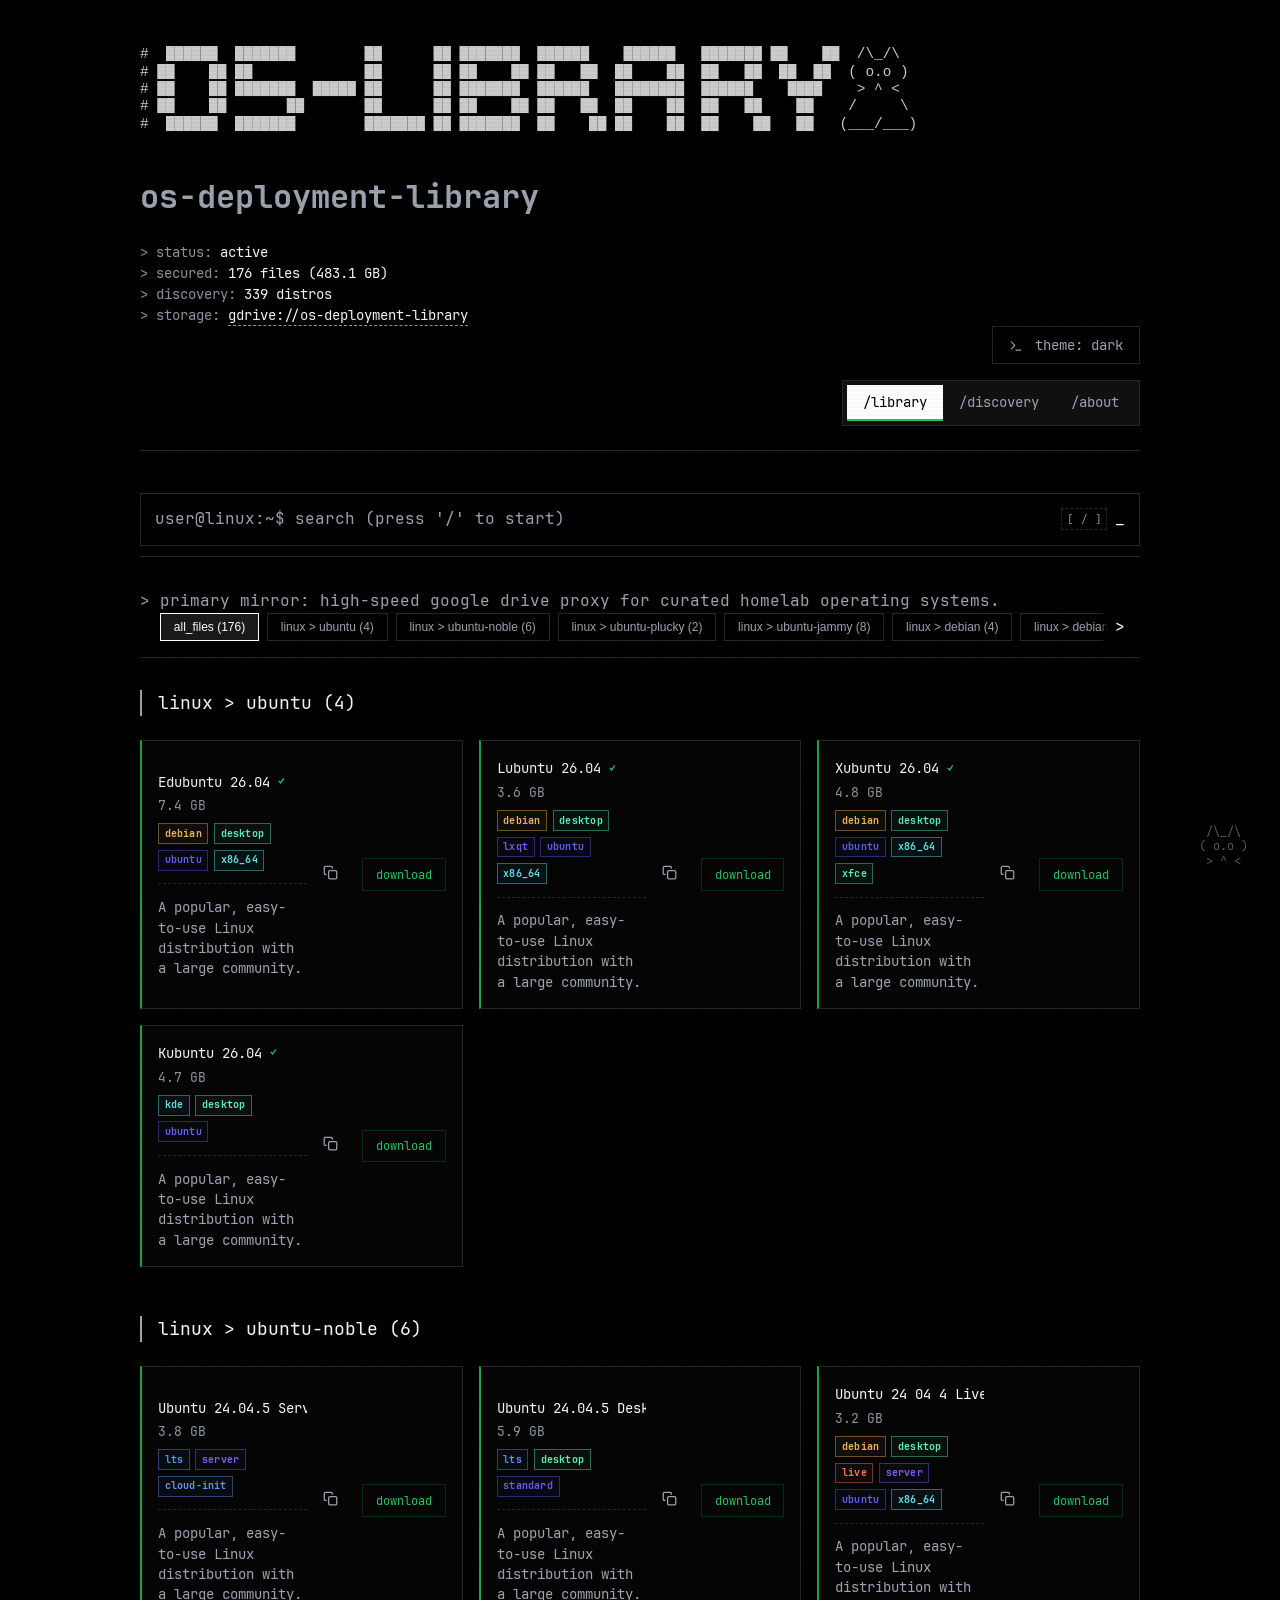
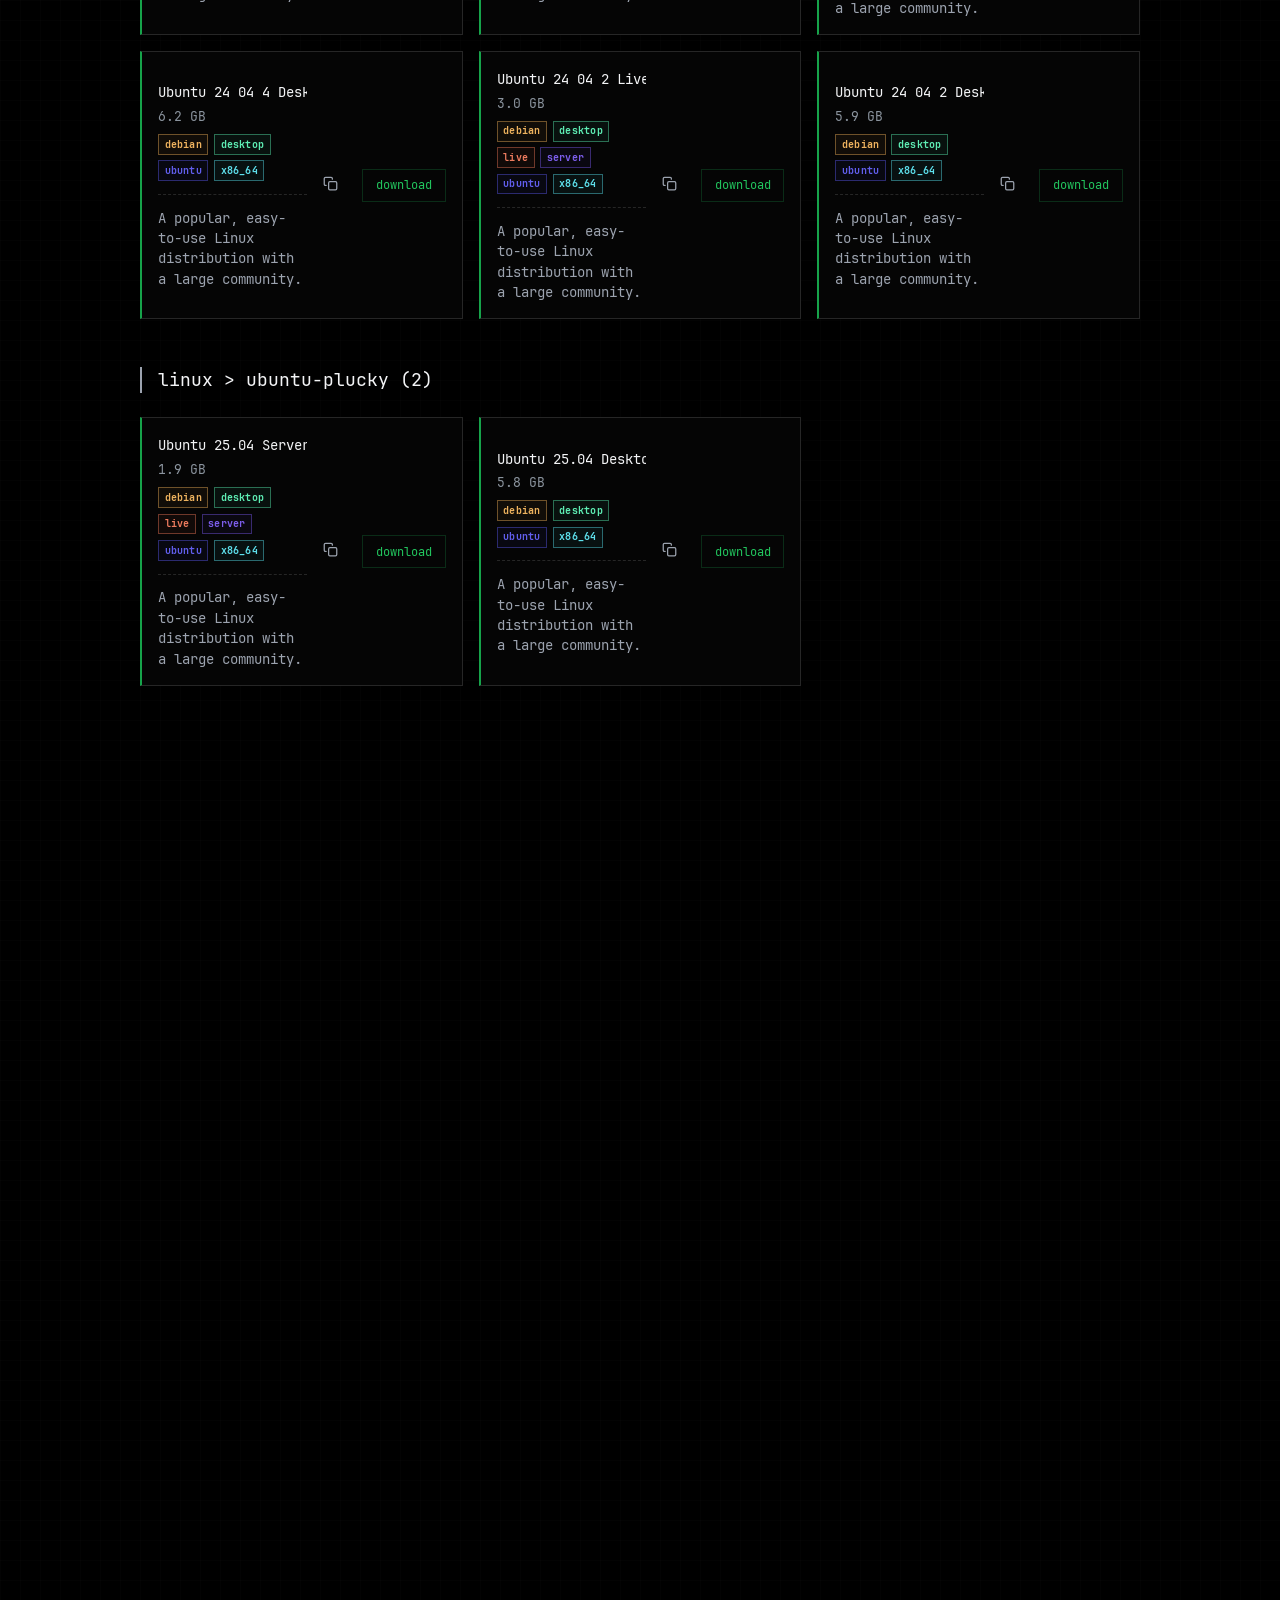
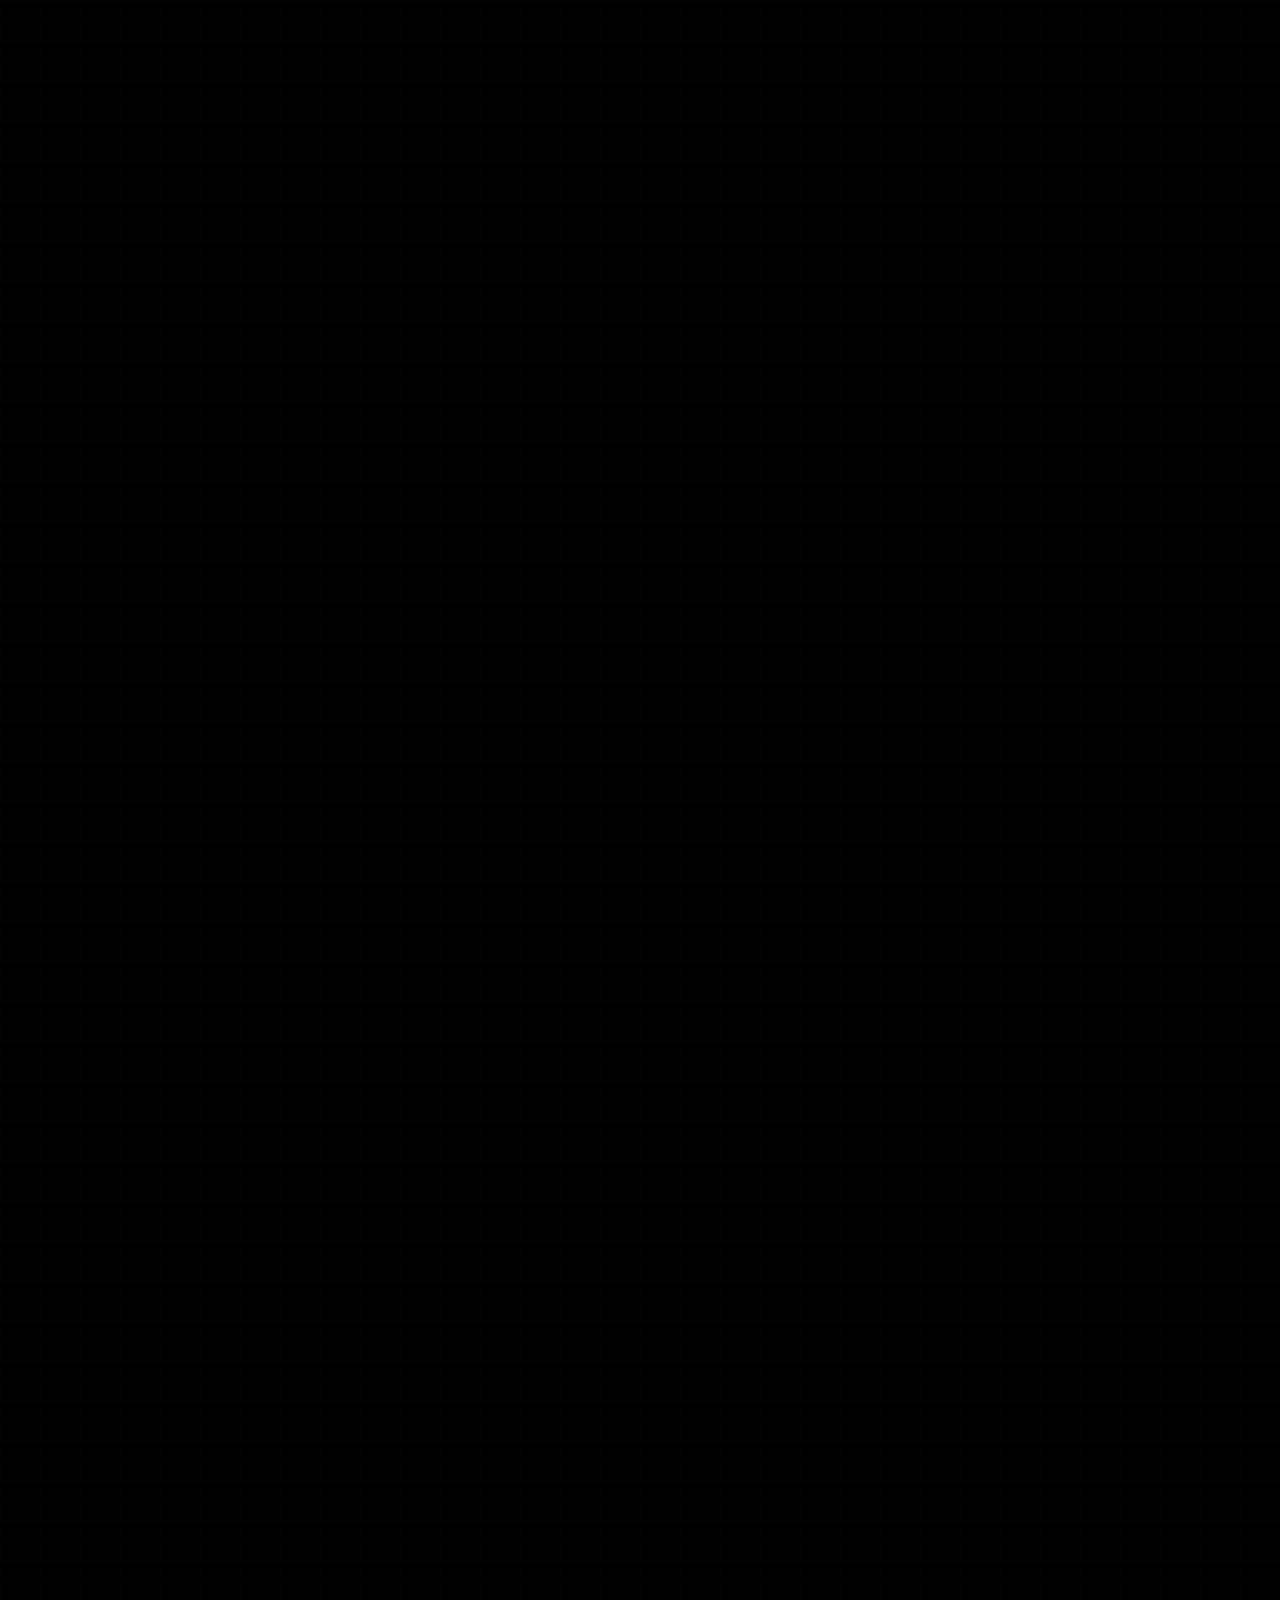
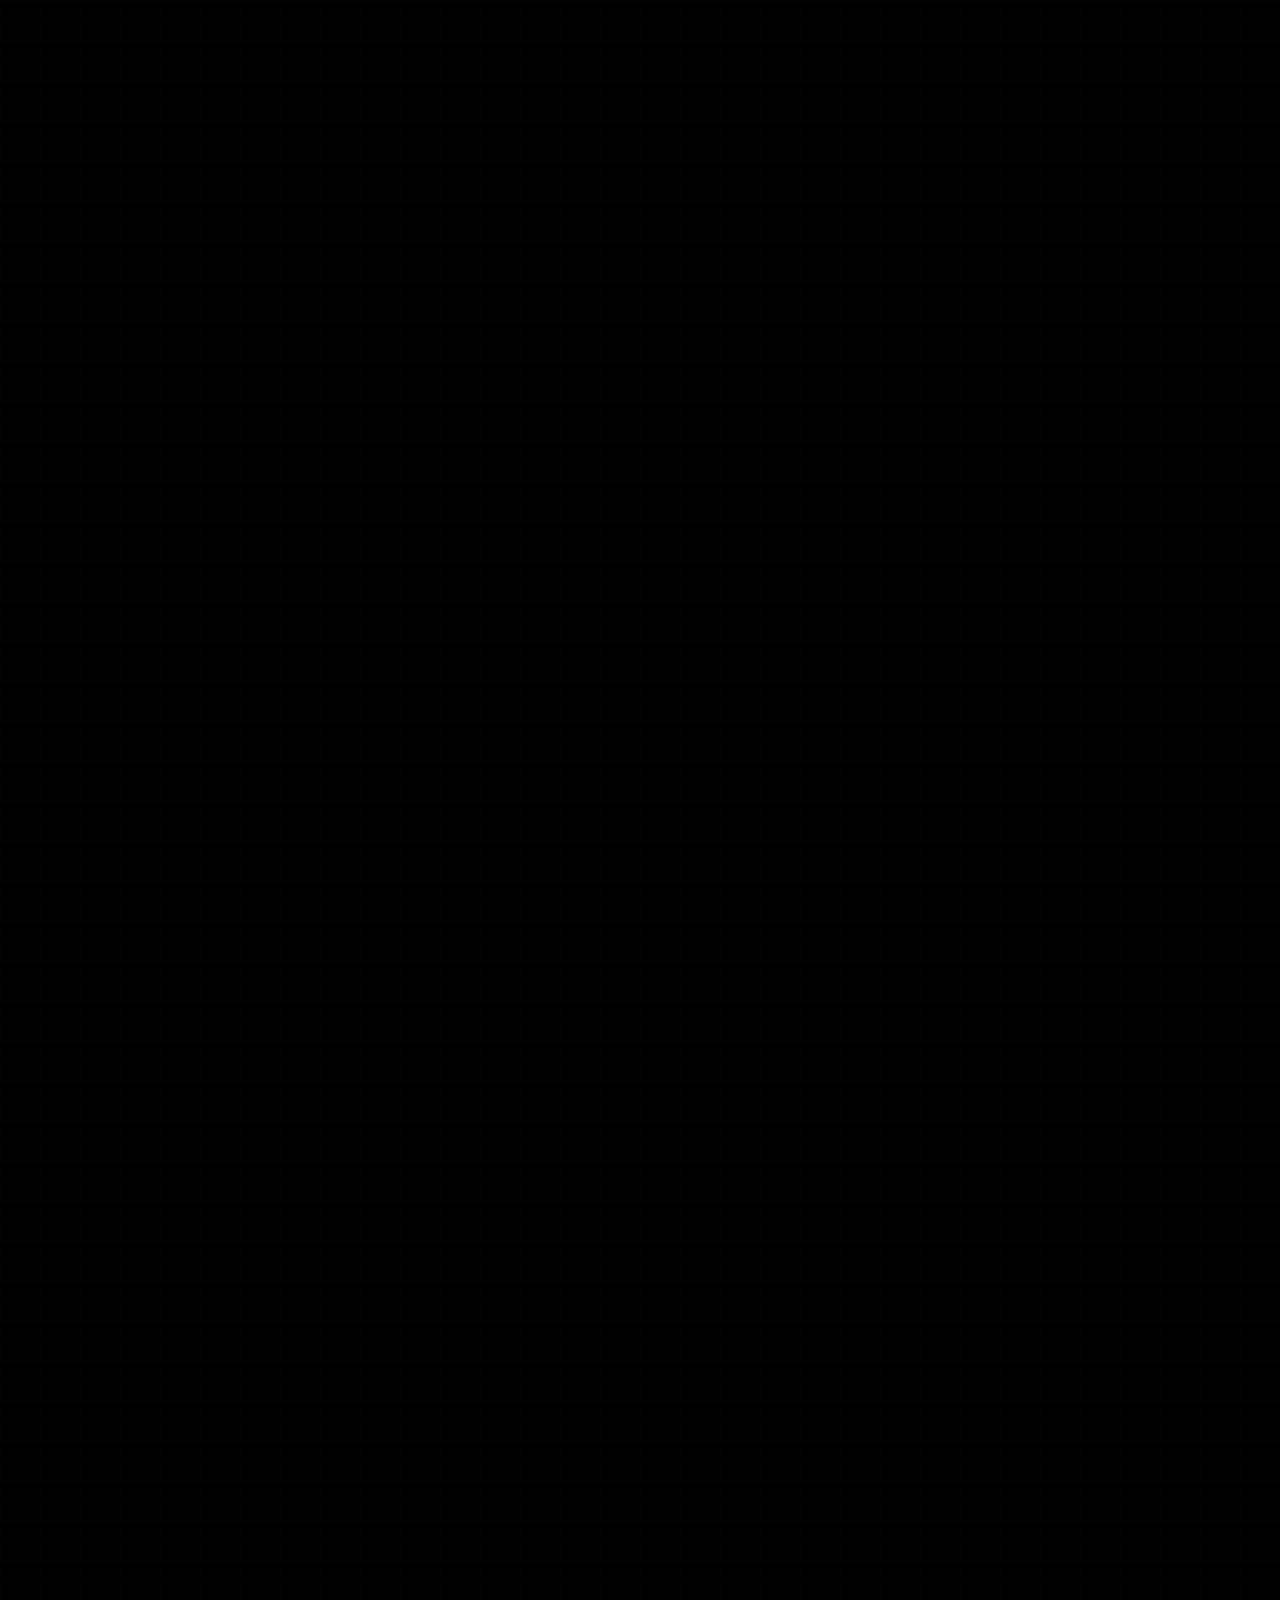
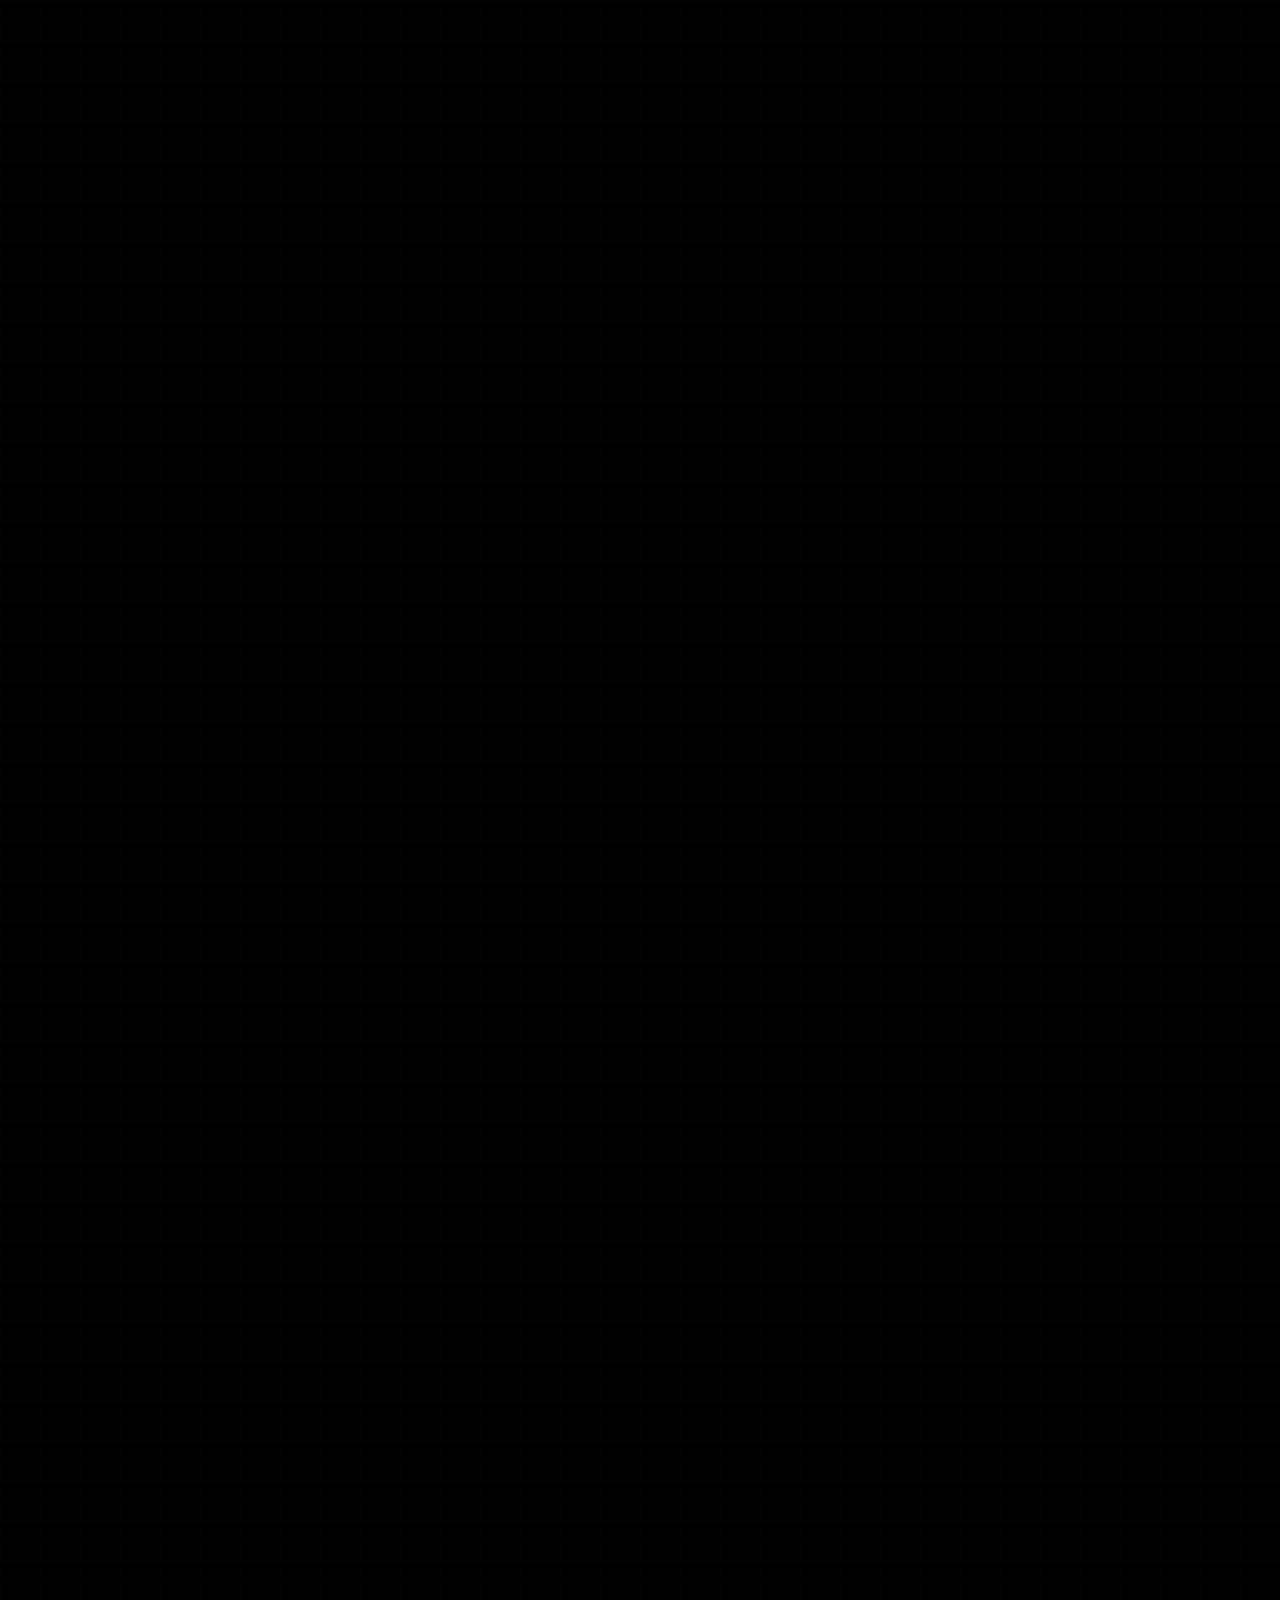
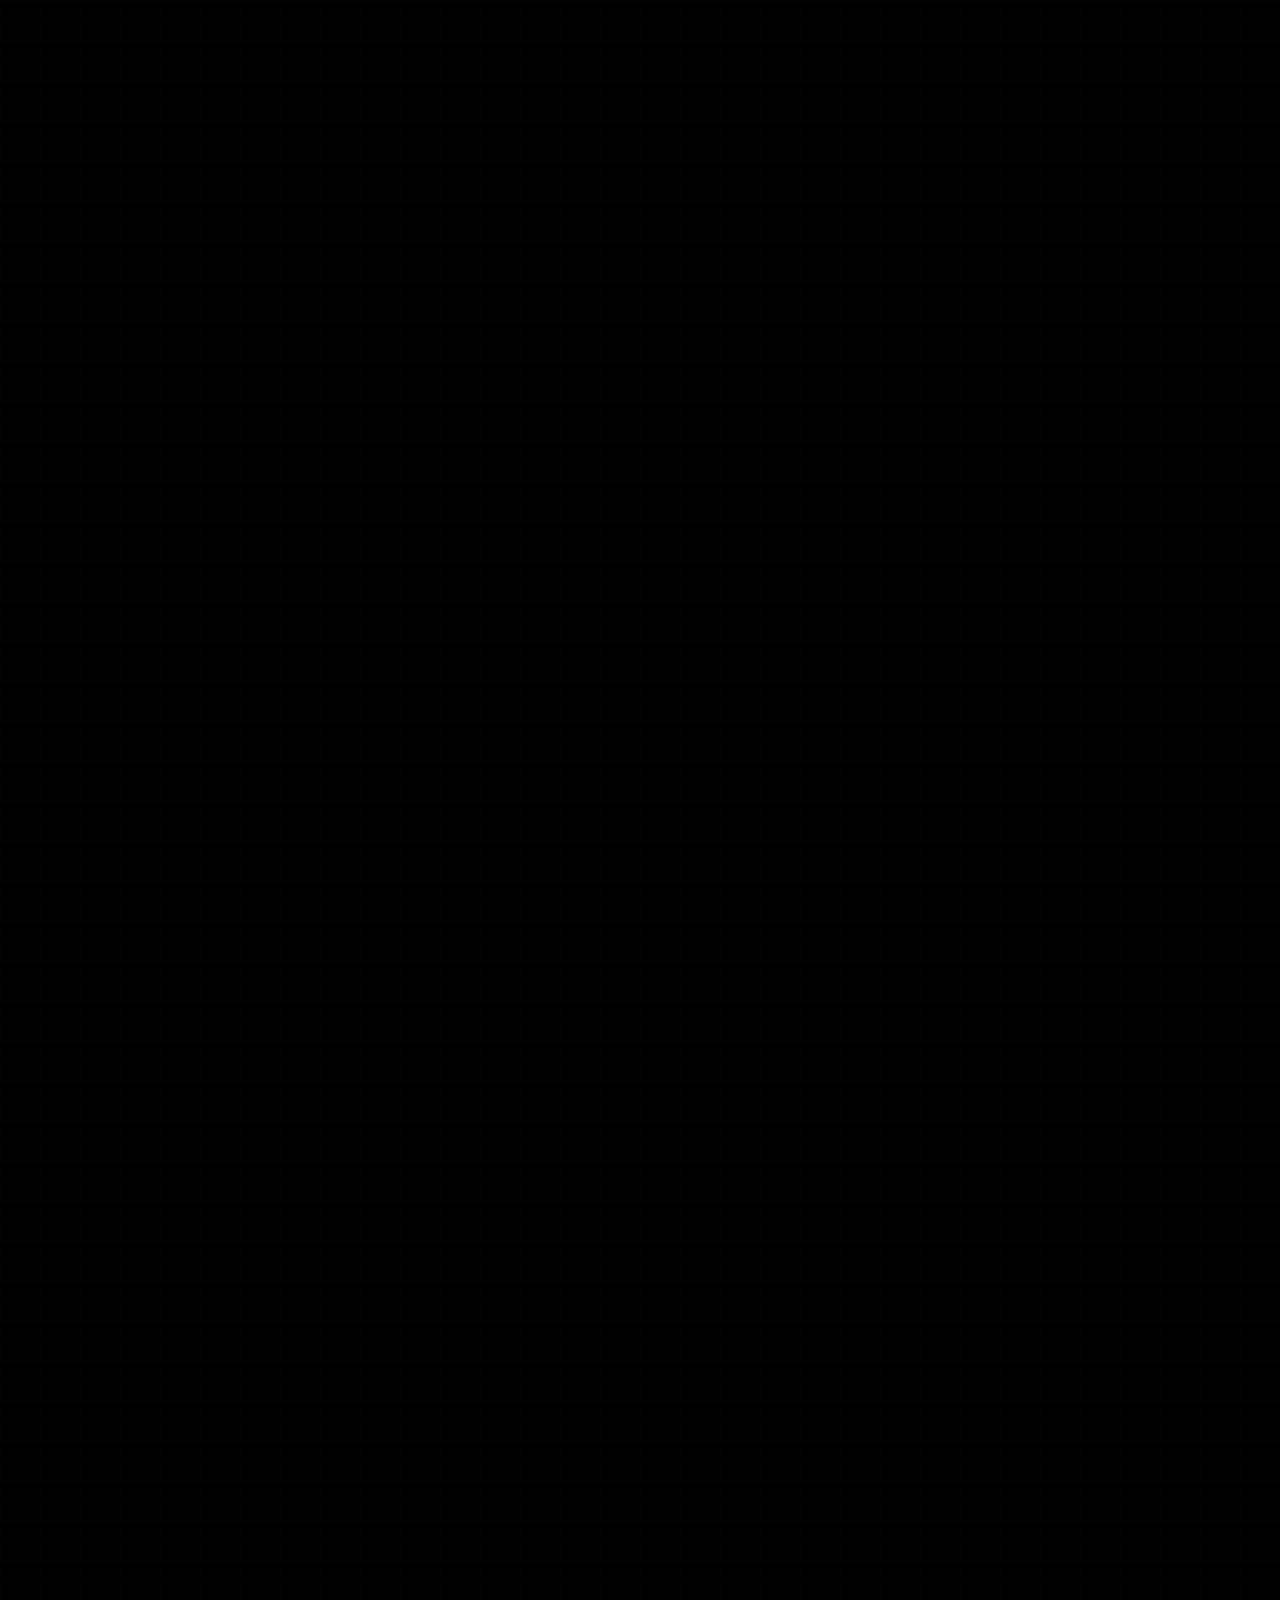
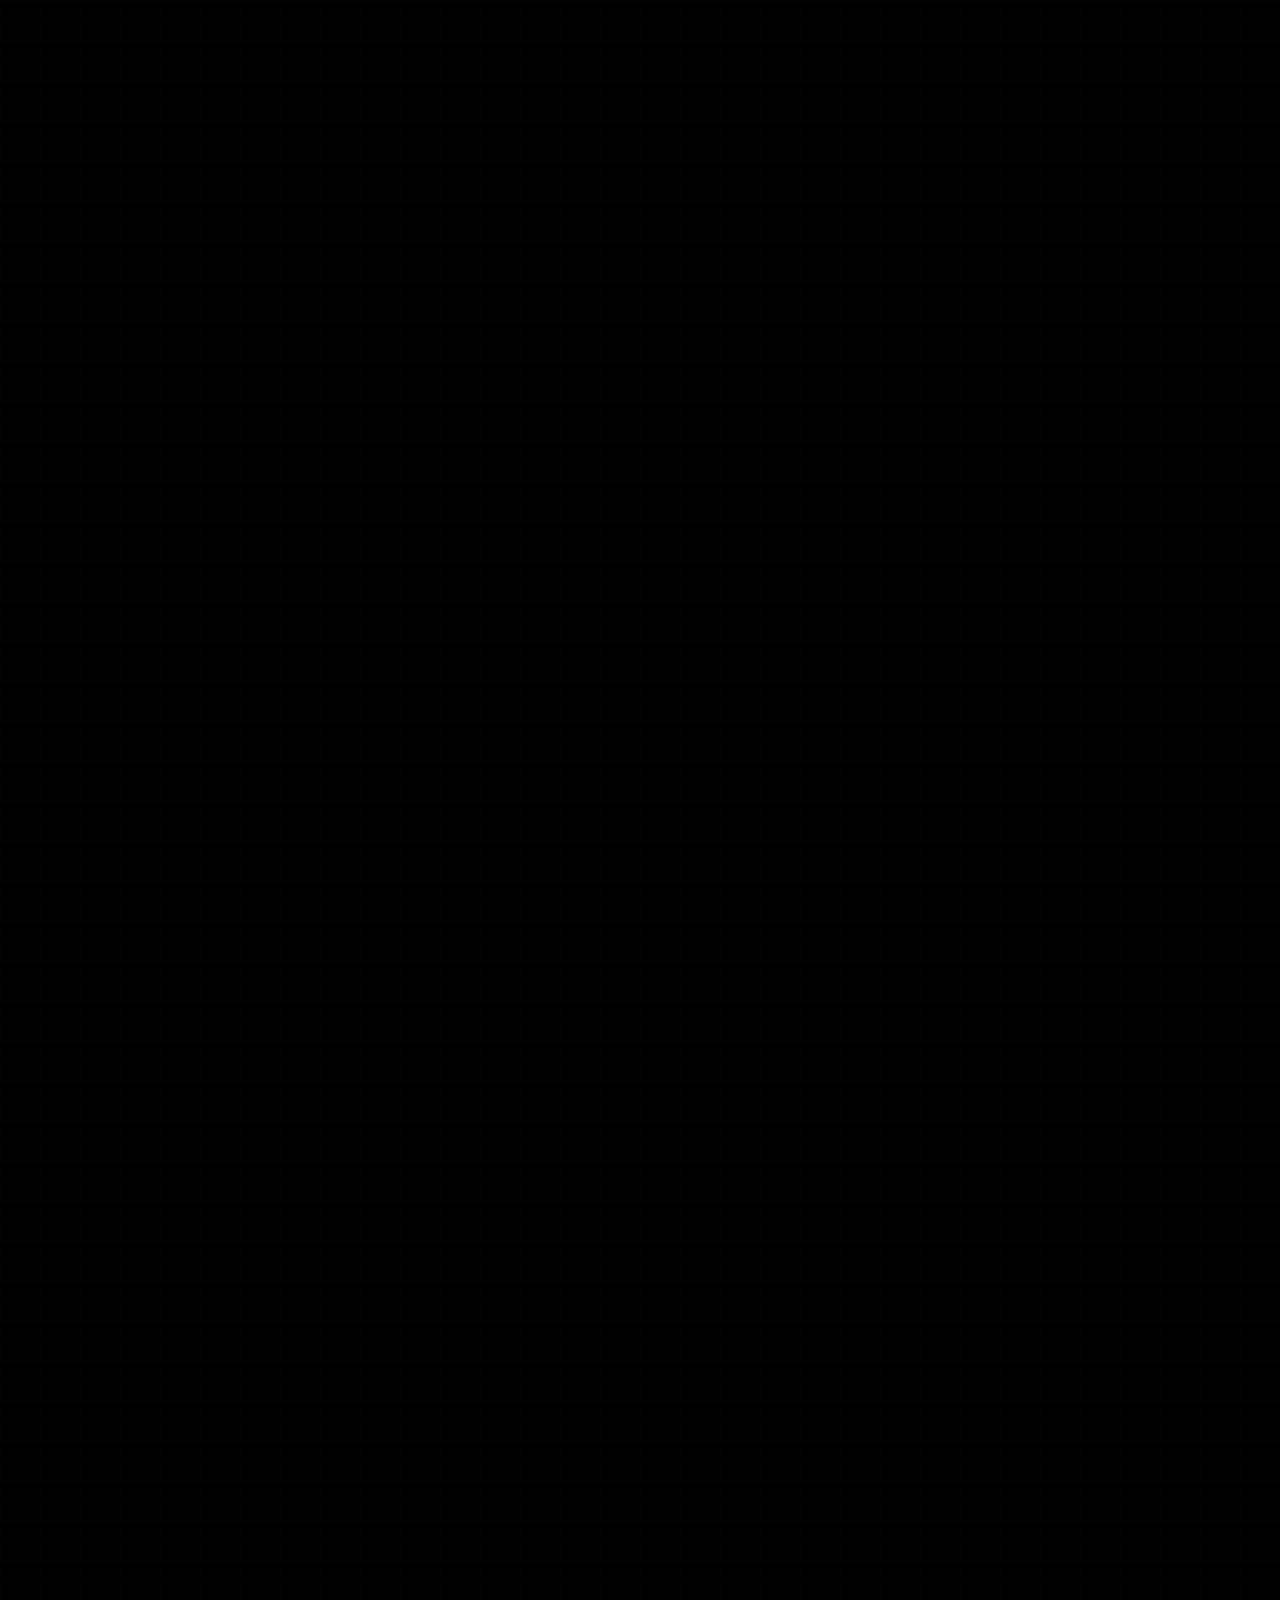
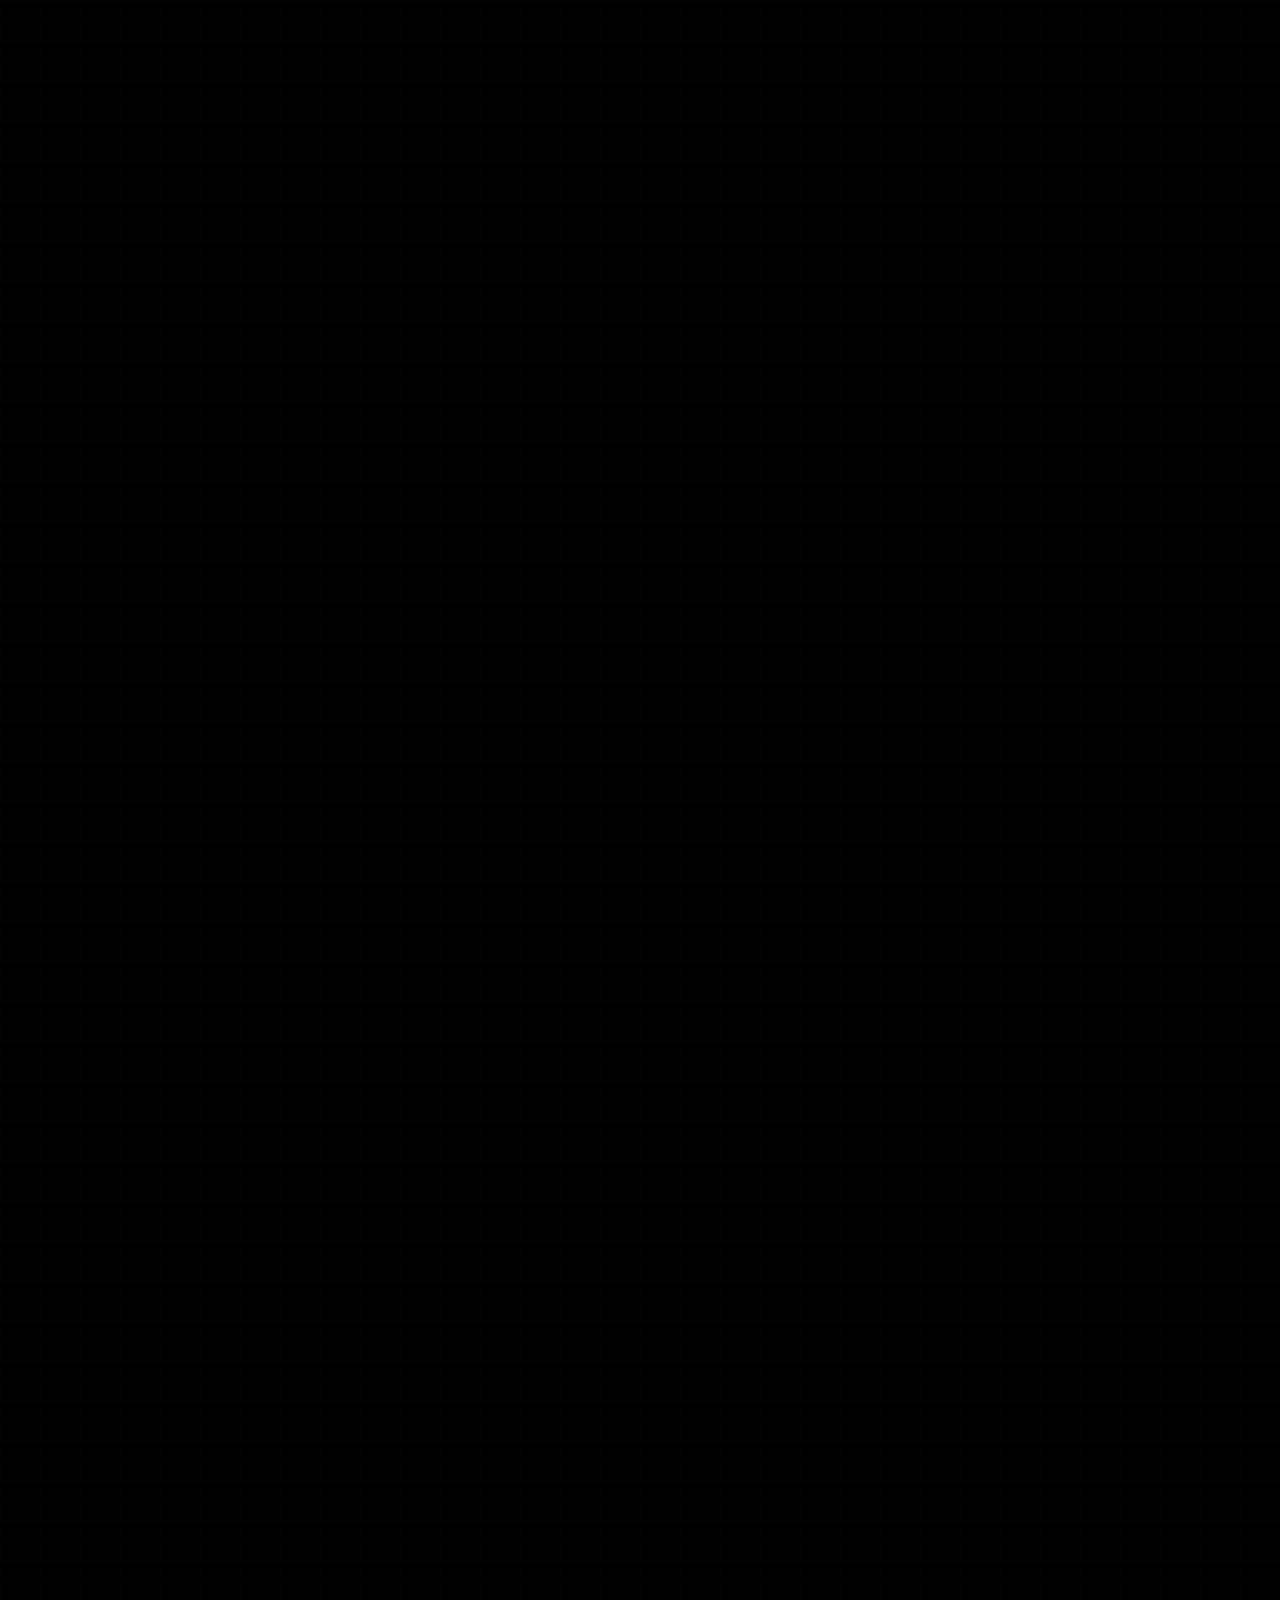
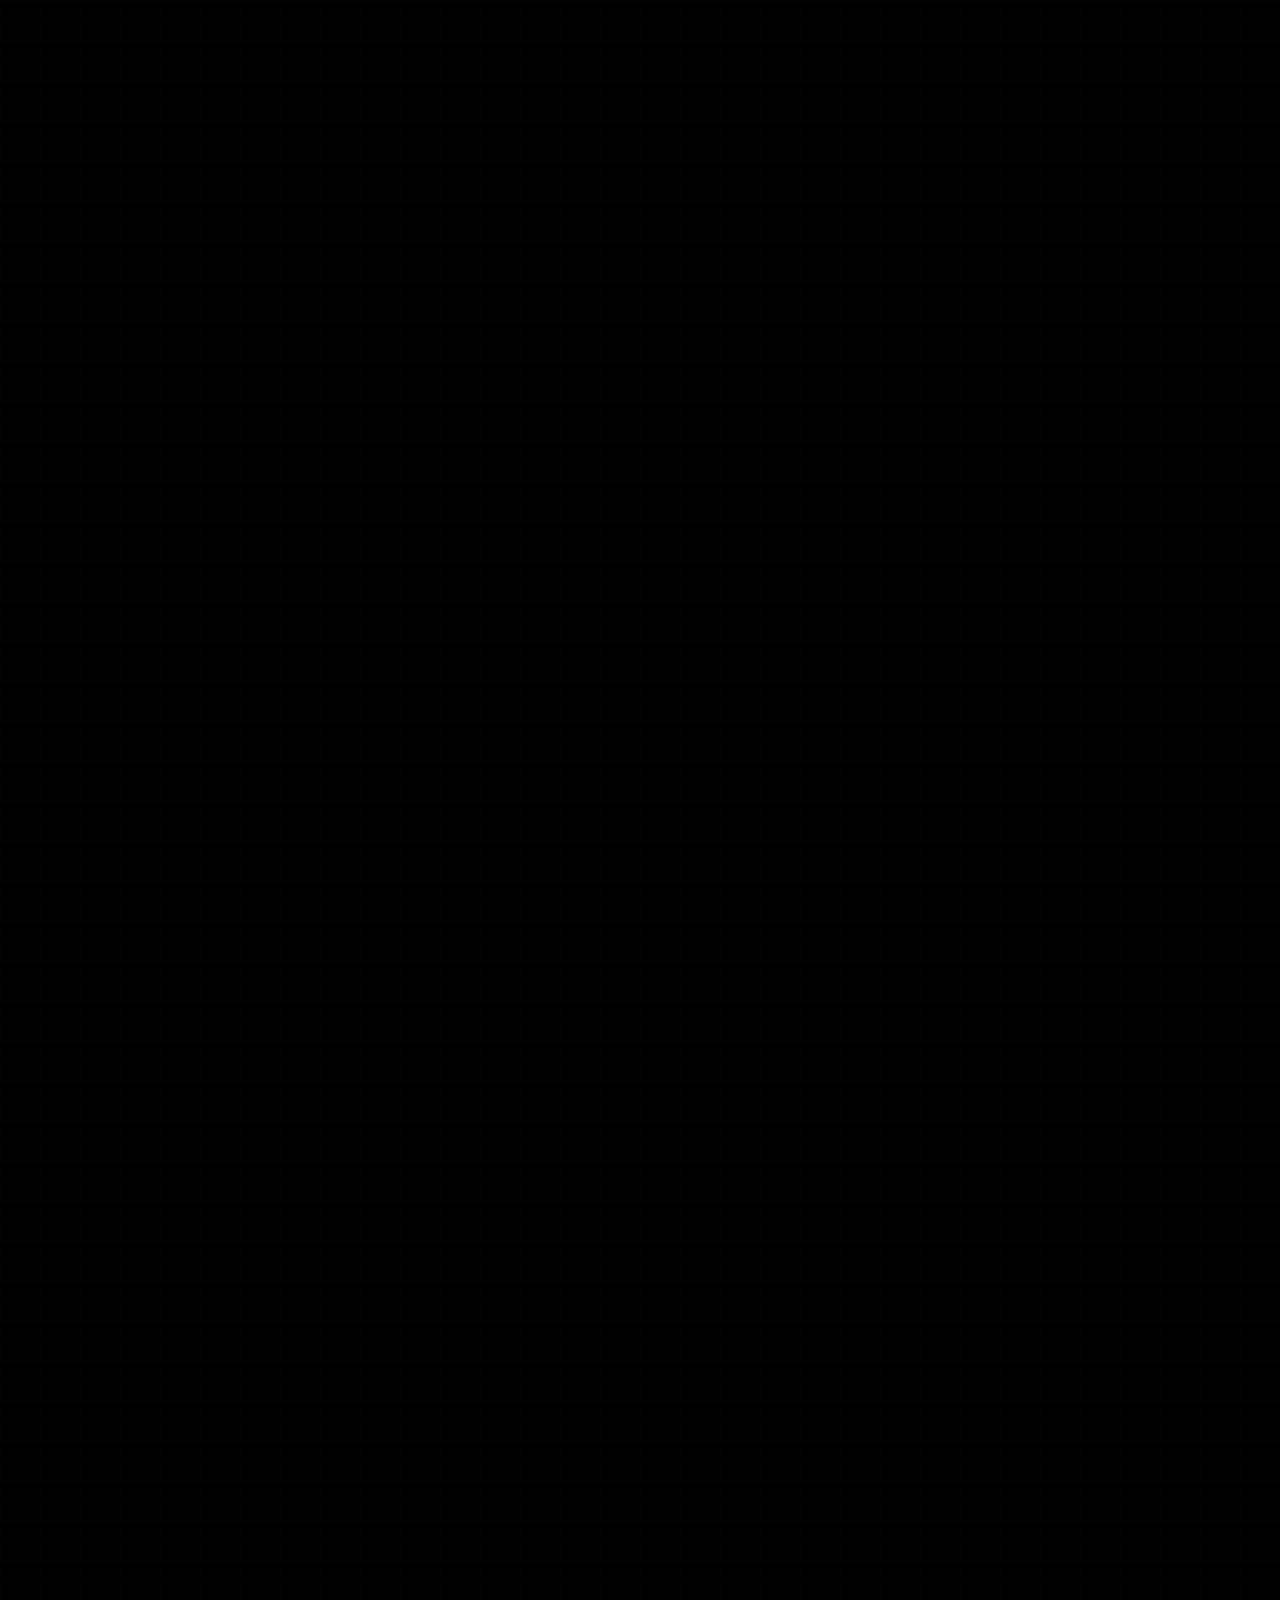
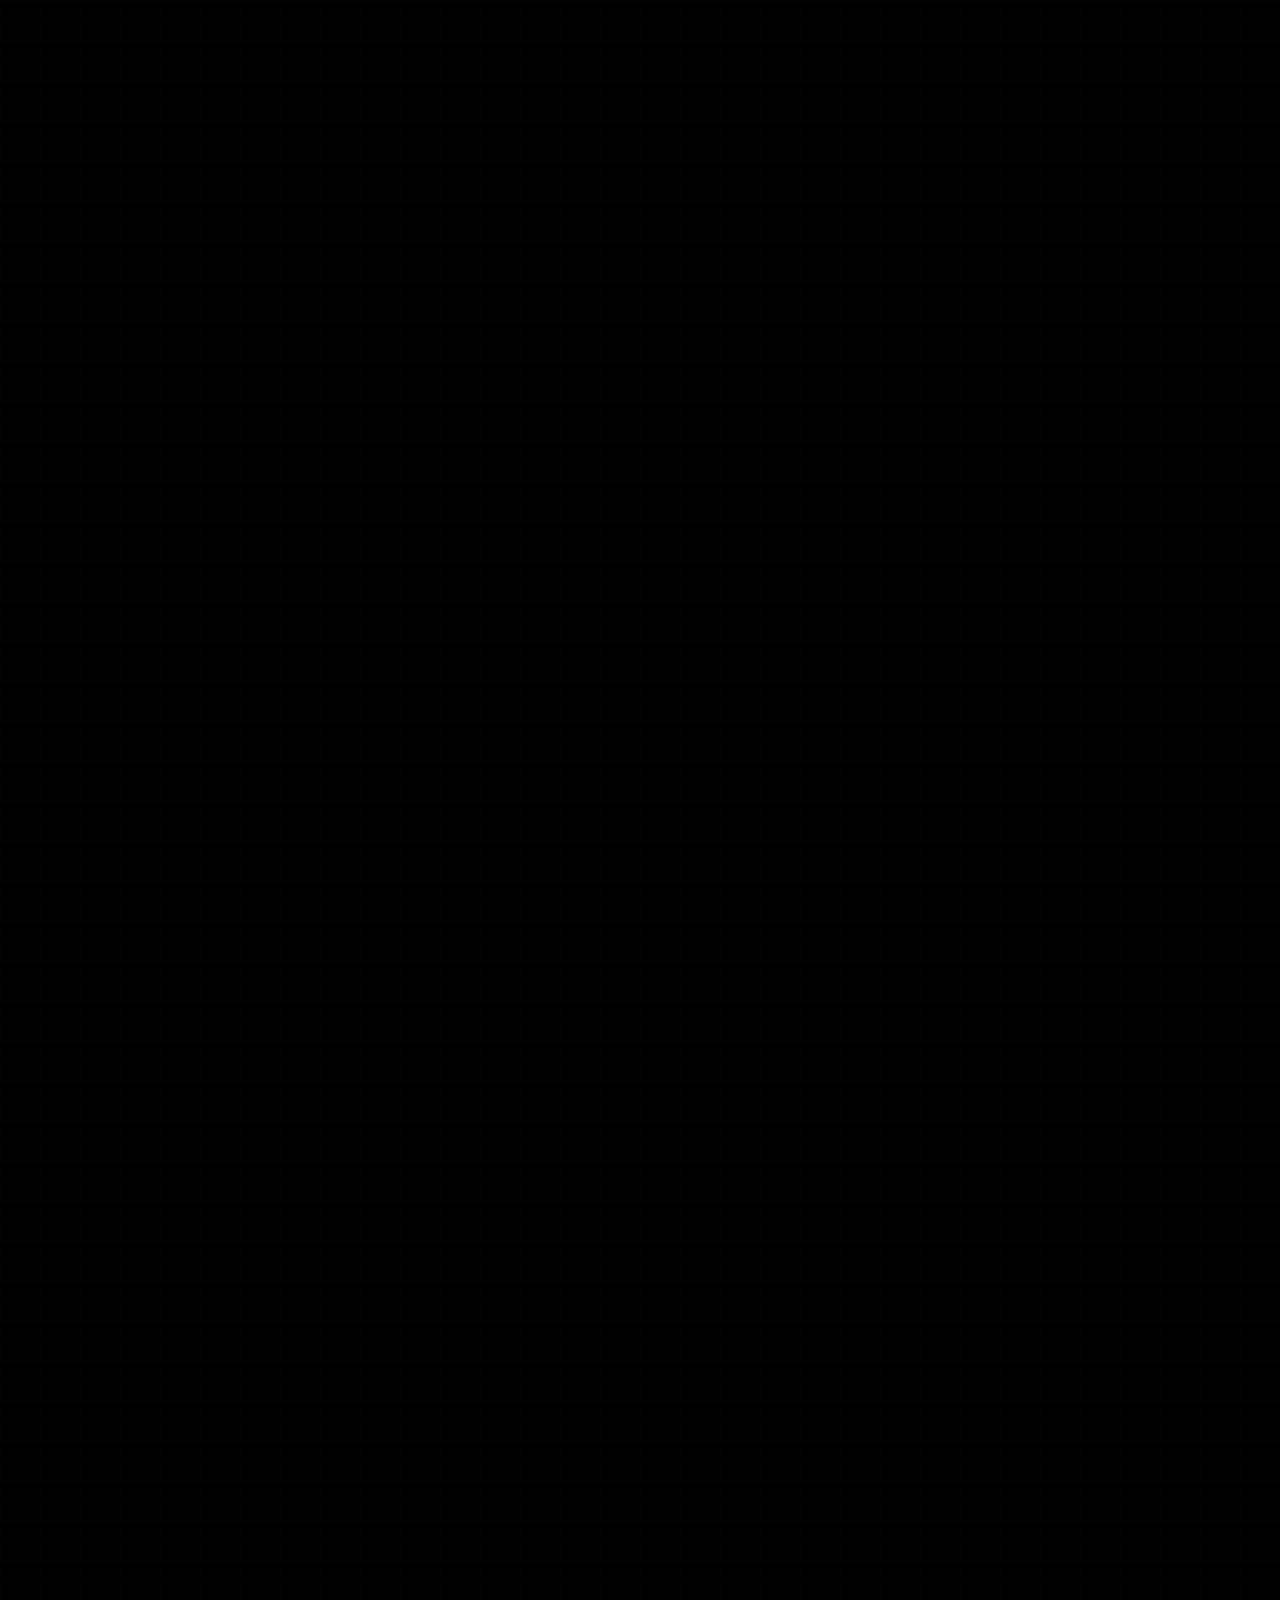
